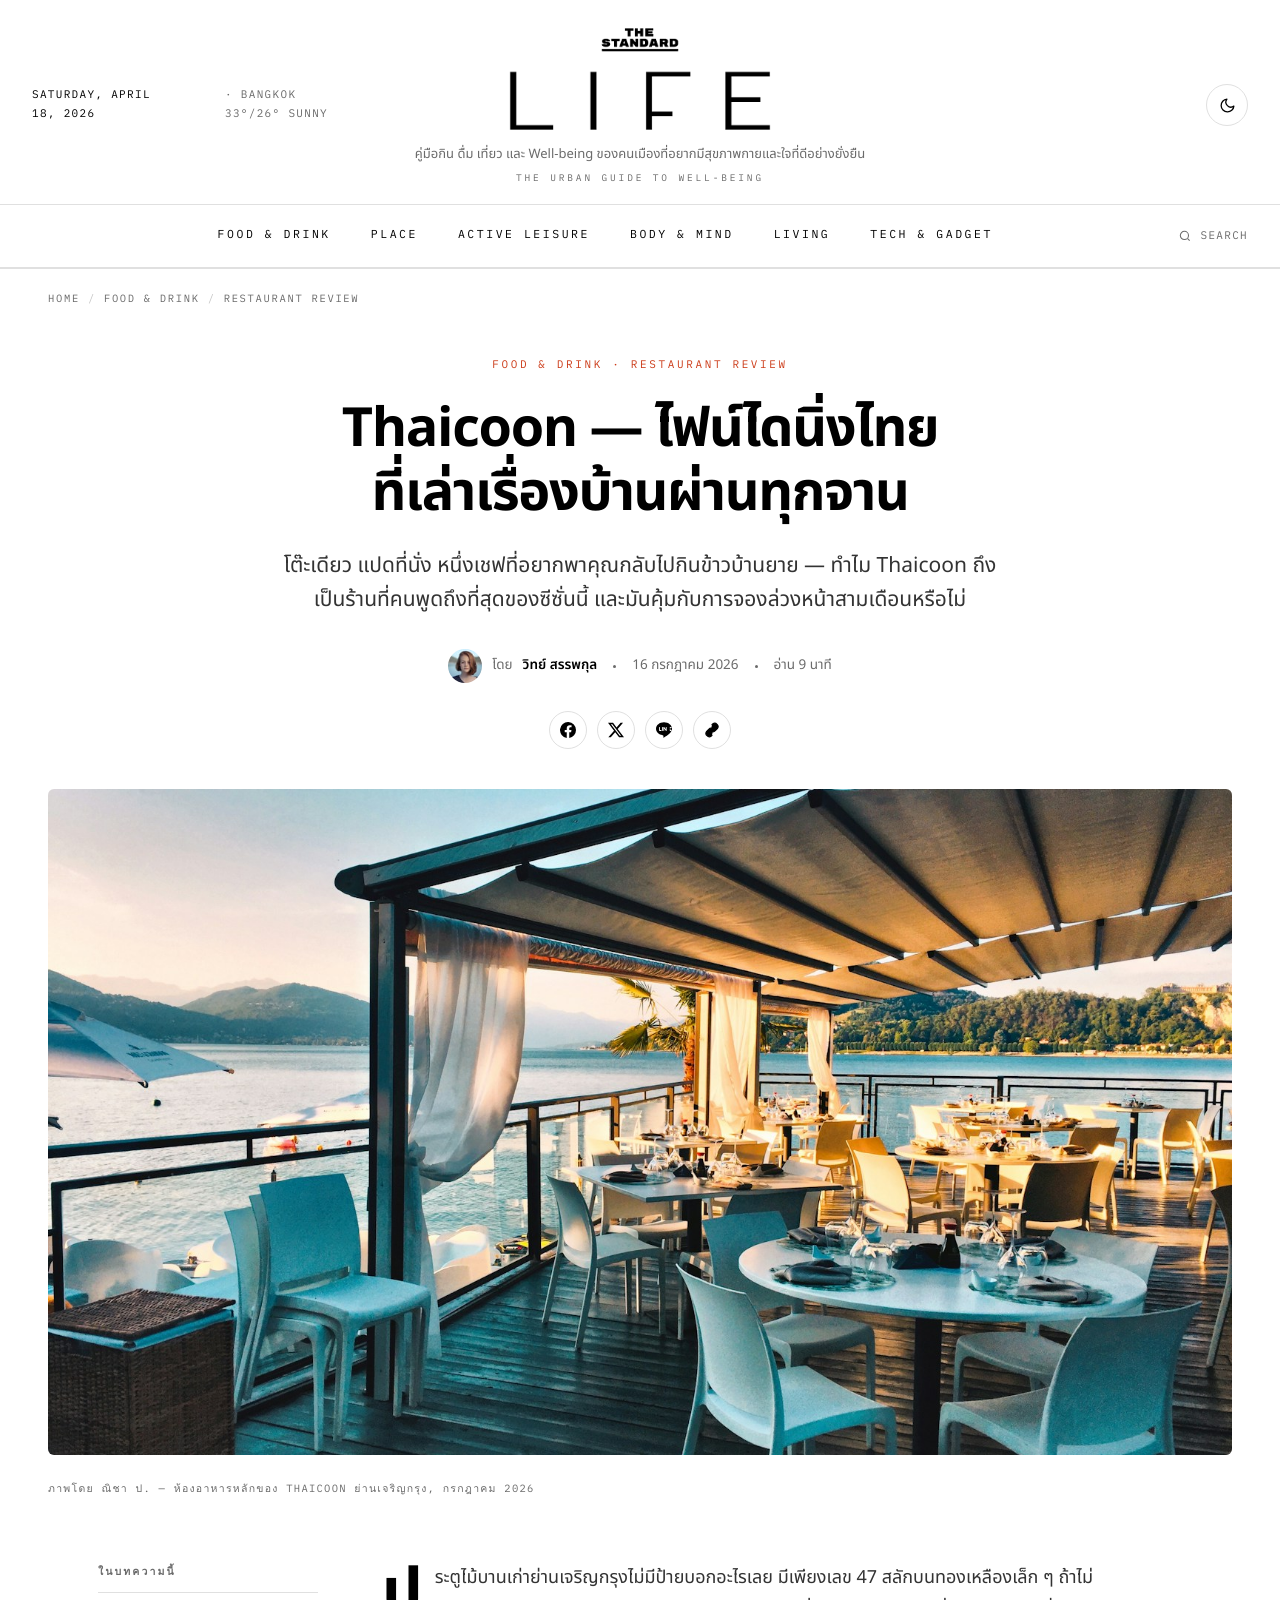
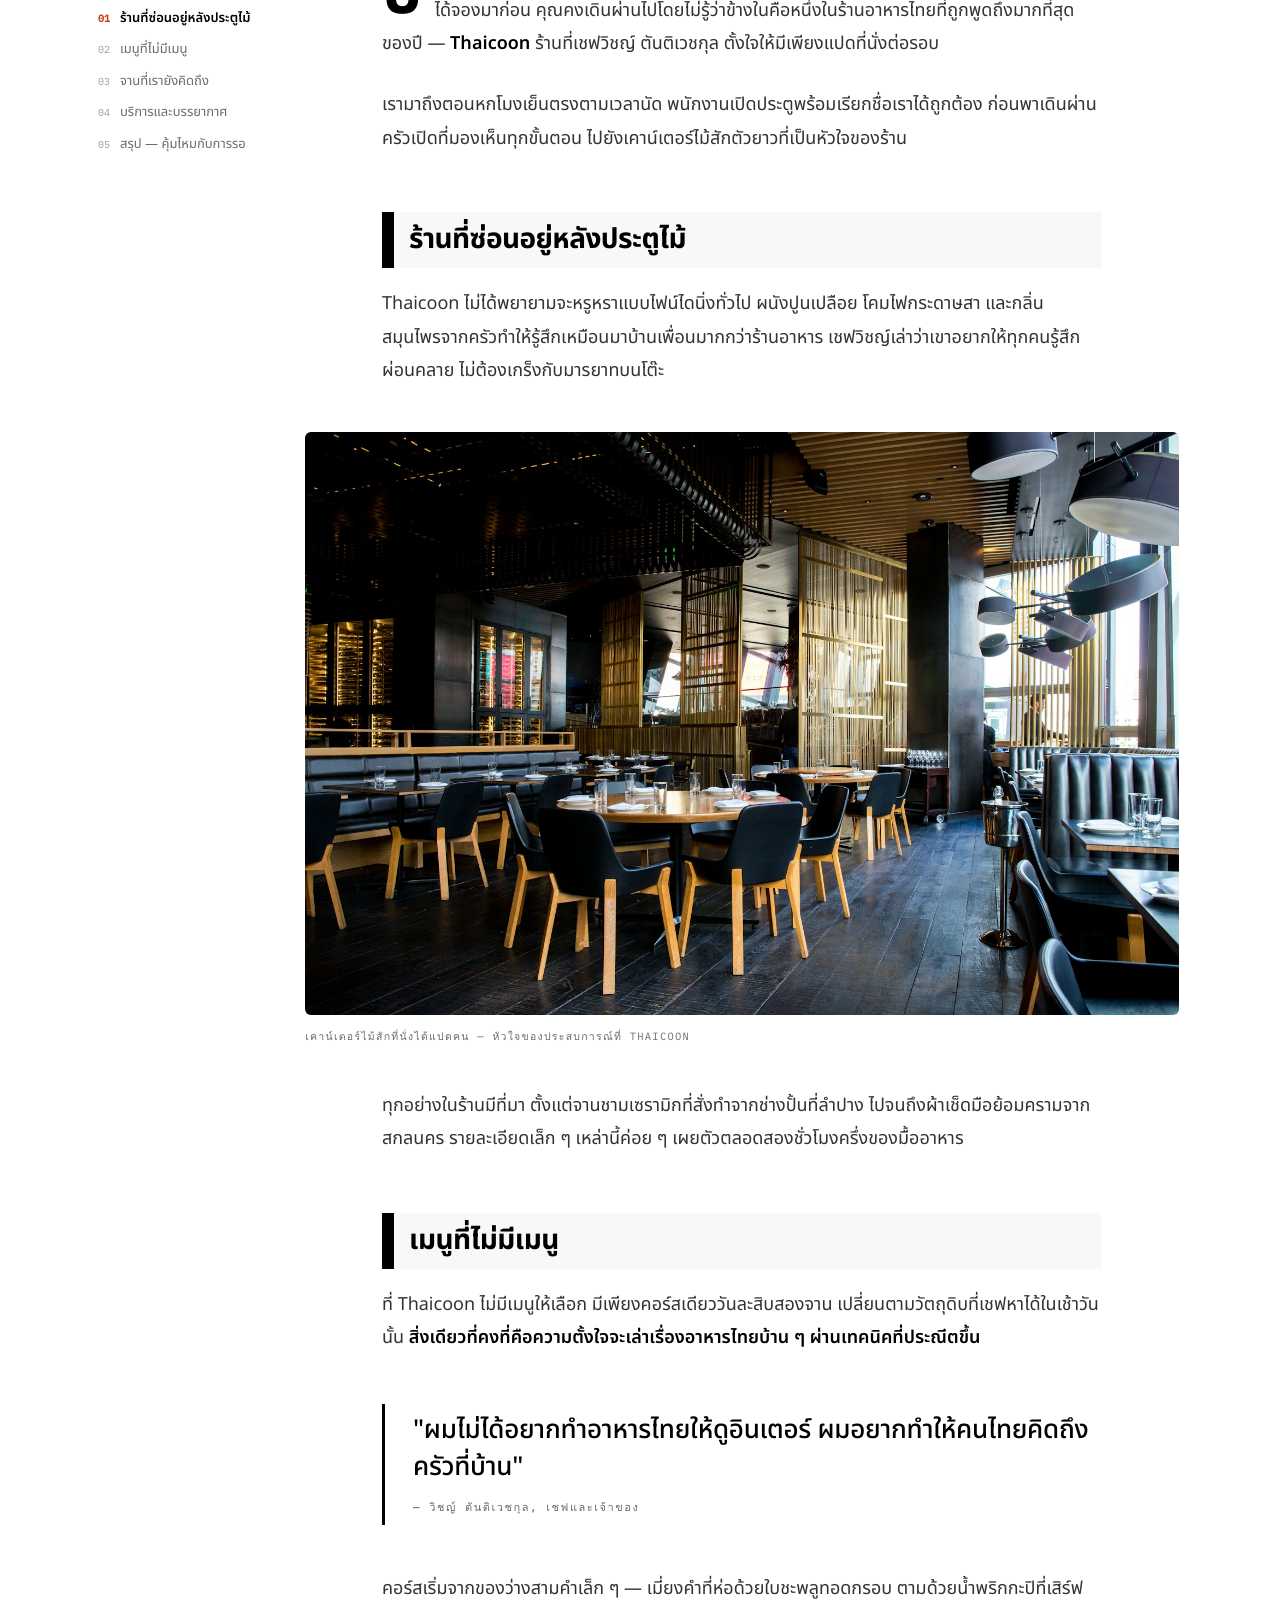
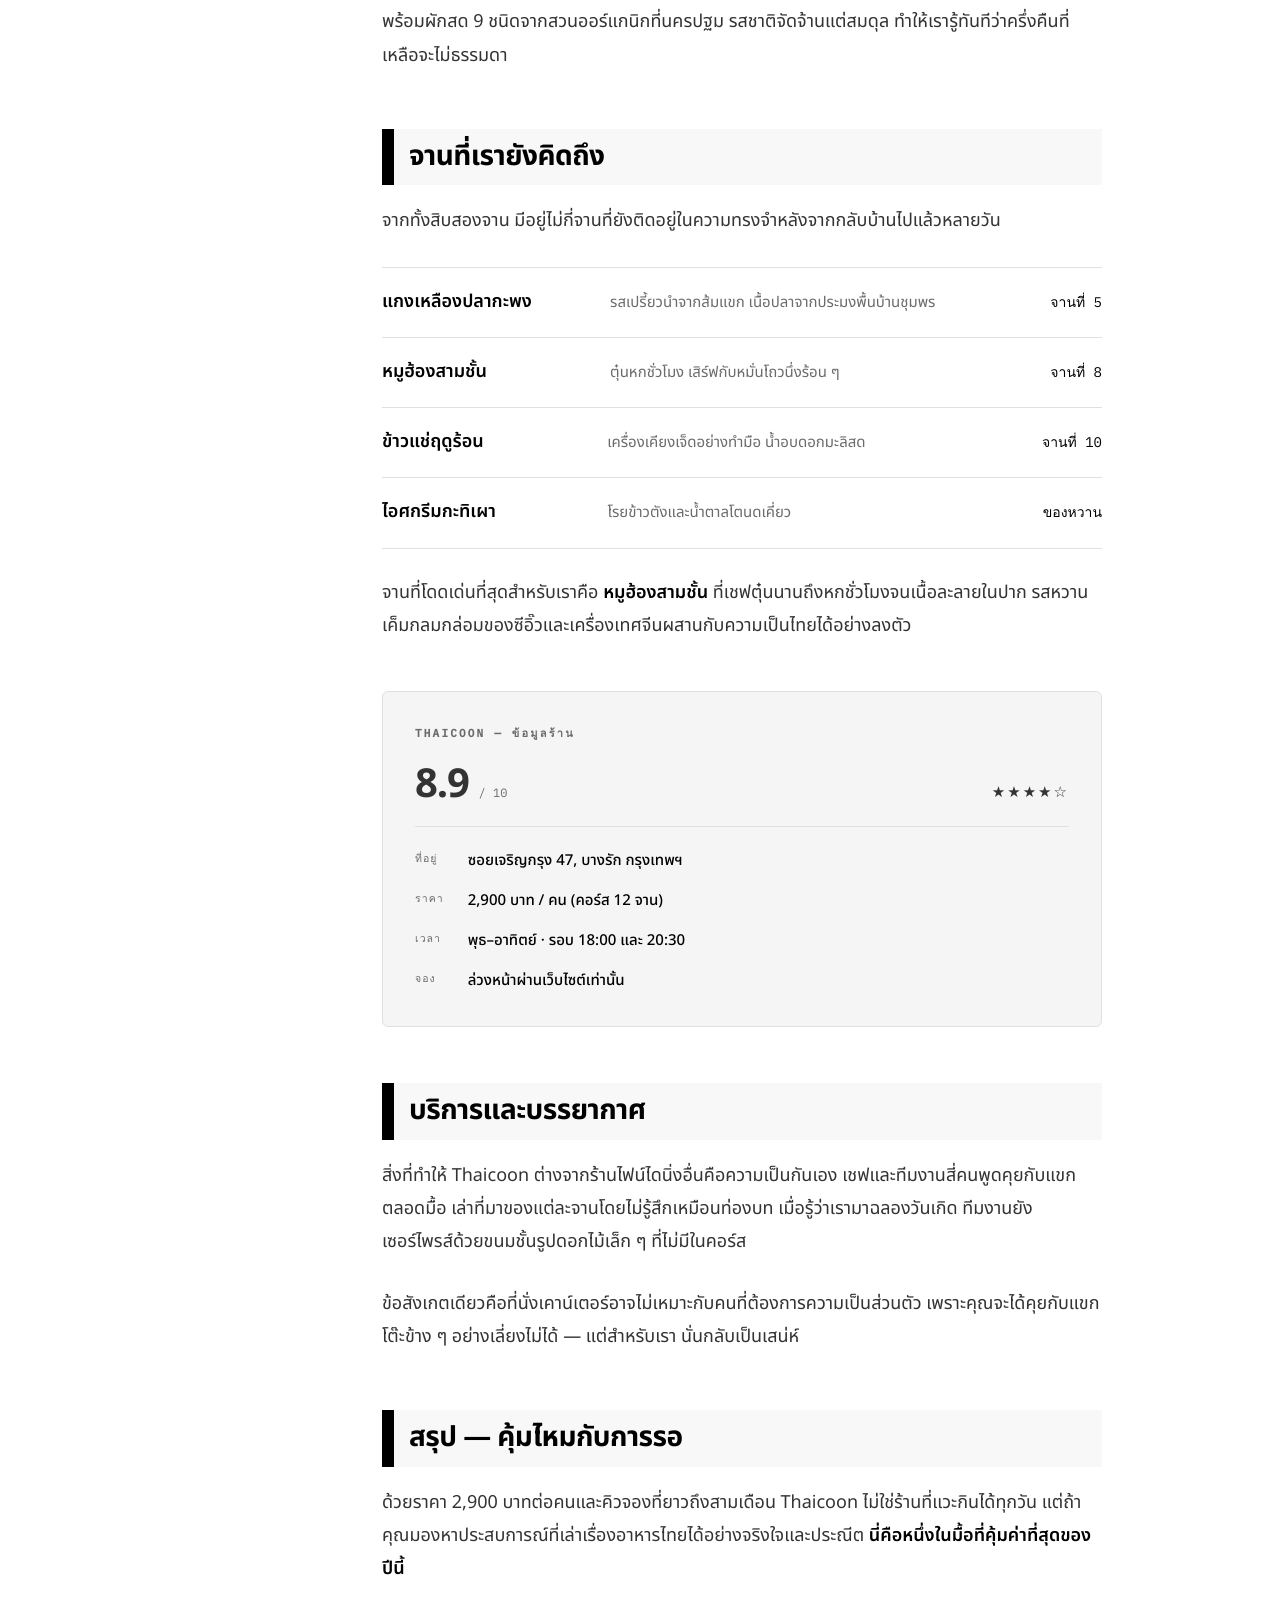
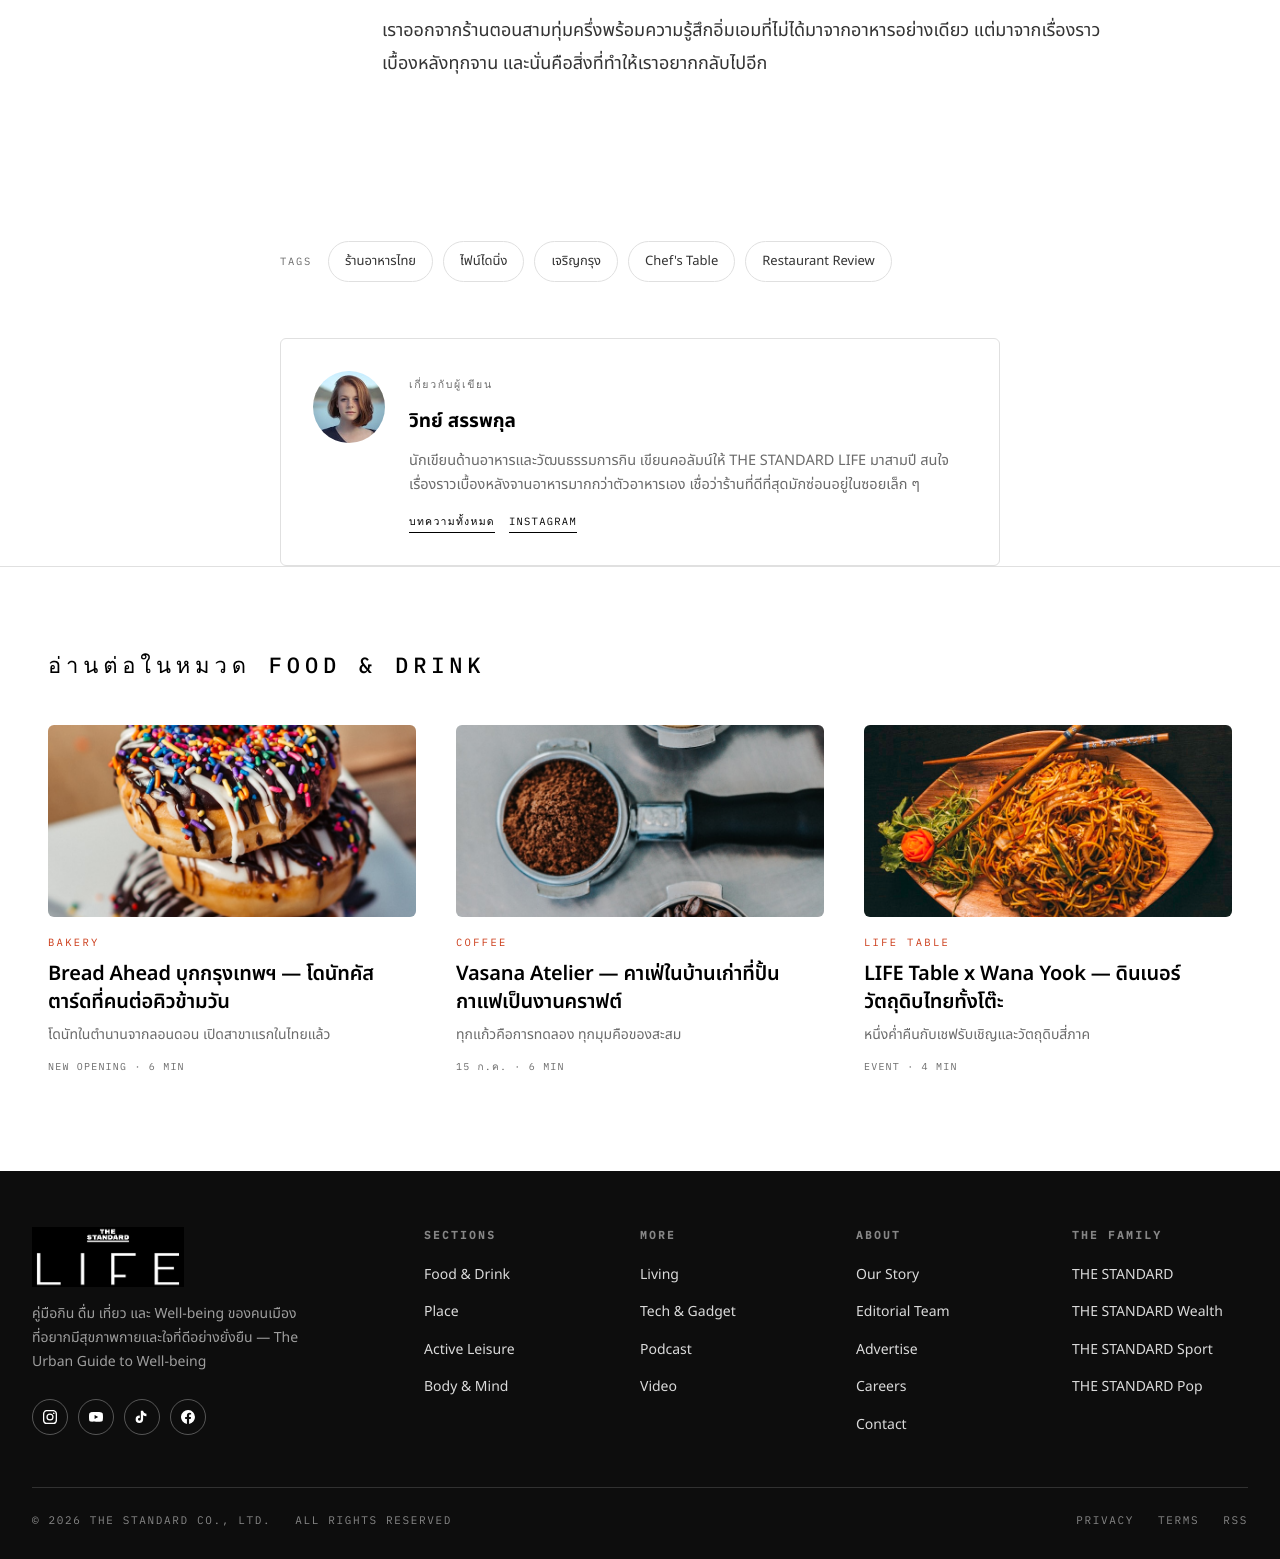
==== articles/thaicoon.html @ 4bc845a8 "Link the Thaicoon article to and from the homepage - Move the standalone article into articles/thaic" ====
<!DOCTYPE html>
<html>
<head>
  <meta charset="utf-8">
  <title>Thaicoon — Restaurant Review · THE STANDARD LIFE</title>
  <style>
    * { margin: 0; padding: 0; box-sizing: border-box; }
    body { background: #000000; display: flex; align-items: center; justify-content: center; min-height: 100vh; font-family: -apple-system, BlinkMacSystemFont, sans-serif; }
    #__bundler_loading { position: fixed; bottom: 20px; right: 20px; font: 13px/1.4 -apple-system, BlinkMacSystemFont, sans-serif; color: #666; background: #fff; padding: 8px 14px; border-radius: 8px; box-shadow: 0 1px 4px rgba(0,0,0,0.12); z-index: 10000; }
    #__bundler_thumbnail { position: fixed; inset: 0; width: 100%; height: 100%; display: flex; align-items: center; justify-content: center; background: #000000; z-index: 9999; }
    #__bundler_thumbnail svg { width: 100%; height: 100%; object-fit: contain; }
    #__bundler_placeholder { color: #999; font-size: 14px; }
  </style>
  <noscript>
    <style>#__bundler_loading { display: none; }</style>
    <div style="position:fixed;bottom:12px;left:12px;font:13px/1.4 -apple-system,BlinkMacSystemFont,sans-serif;color:#999;background:rgba(255,255,255,0.9);padding:6px 12px;border-radius:6px;box-shadow:0 1px 4px rgba(0,0,0,0.08);z-index:10000;">
      This page requires JavaScript to display.
    </div>
  </noscript>
</head>
<body>
  <div id="__bundler_thumbnail">
  <svg viewBox="0 0 1200 800" xmlns="http://www.w3.org/2000/svg">
    <rect width="1200" height="800" fill="#000000"></rect>
    <text x="600" y="420" font-family="Georgia,serif" font-style="italic" font-size="180" fill="#ffffff" text-anchor="middle">Life</text>
  </svg>
</div>
  <div id="__bundler_loading">Unpacking...</div>

  <script>
    
document.addEventListener('DOMContentLoaded', async function() {
  const loading = document.getElementById('__bundler_loading');
  function setStatus(msg) { if (loading) loading.textContent = msg; }

  const FONT_MIME = /^(font[/]|application[/](x-)?font-|application[/]vnd\.ms-fontobject)/i;
  const MIME_TOKEN = /^[\w.+-]+[/][\w.+-]+$/;
  function toBase64(bytes) {
    let bin = '';
    for (let i = 0; i < bytes.length; i += 0x8000) {
      bin += String.fromCharCode.apply(null, bytes.subarray(i, i + 0x8000));
    }
    return btoa(bin);
  }

  // Error sink persists across replaceWith since it's on window, not the DOM.
  window.addEventListener('error', function(e) {
    // Failed resource loads (CSP-blocked links, scripts, images) fire plain
    // events at the element — warn only; real JS errors carry message/error.
    if (!e.message && !e.error && e.target && e.target !== window) {
      console.warn('[bundle] resource failed to load:',
        e.target.tagName, String(e.target.src || e.target.href || ''));
      return;
    }
    var p = document.body || document.documentElement;
    var d = document.getElementById('__bundler_err') || p.appendChild(document.createElement('div'));
    d.id = '__bundler_err';
    d.style.cssText = 'position:fixed;bottom:12px;left:12px;right:12px;font:12px/1.4 ui-monospace,monospace;background:#2a1215;color:#ff8a80;padding:10px 14px;border-radius:8px;border:1px solid #5c2b2e;z-index:99999;white-space:pre-wrap;max-height:40vh;overflow:auto';
    d.textContent = (d.textContent ? d.textContent + String.fromCharCode(10) : '') +
      '[bundle] ' + (e.message || e.type) +
      (e.filename ? ' (' + e.filename.slice(0, 60) + ':' + e.lineno + ')' : '');
  }, true);

  try {
    const manifestEl = document.querySelector('script[type="__bundler/manifest"]');
    const templateEl = document.querySelector('script[type="__bundler/template"]');
    if (!manifestEl || !templateEl) {
      setStatus('Error: missing bundle data');
      console.error('[bundler] Missing script tags — manifestEl:', !!manifestEl, 'templateEl:', !!templateEl);
      return;
    }

    const manifest = JSON.parse(manifestEl.textContent);
    let template = JSON.parse(templateEl.textContent);

    const uuids = Object.keys(manifest);
    setStatus('Unpacking ' + uuids.length + ' assets...');

    const blobUrls = {};
    const resourceBlobs = {};
    await Promise.all(uuids.map(async (uuid) => {
      const entry = manifest[uuid];
      try {
        const binaryStr = atob(entry.data);
        const bytes = new Uint8Array(binaryStr.length);
        for (let i = 0; i < binaryStr.length; i++) bytes[i] = binaryStr.charCodeAt(i);

        let finalBytes = bytes;
        if (entry.compressed) {
          if (typeof DecompressionStream !== 'undefined') {
            const ds = new DecompressionStream('gzip');
            const writer = ds.writable.getWriter();
            const reader = ds.readable.getReader();
            writer.write(bytes);
            writer.close();
            const chunks = [];
            let totalLen = 0;
            while (true) {
              const { done, value } = await reader.read();
              if (done) break;
              chunks.push(value);
              totalLen += value.length;
            }
            finalBytes = new Uint8Array(totalLen);
            let offset = 0;
            for (const chunk of chunks) { finalBytes.set(chunk, offset); offset += chunk.length; }
          } else {
            console.warn('DecompressionStream not available, asset ' + uuid + ' may not render');
          }
        }

        if (FONT_MIME.test(entry.mime) && MIME_TOKEN.test(entry.mime)) {
          // Strict artifact hosts allow font-src data: but not blob:.
          blobUrls[uuid] = 'data:' + entry.mime + ';base64,' +
            (entry.compressed ? toBase64(finalBytes) : entry.data);
        } else {
          const blob = new Blob([finalBytes], { type: entry.mime });
          blobUrls[uuid] = URL.createObjectURL(blob);
          resourceBlobs[blobUrls[uuid]] = blob;
        }
      } catch (err) {
        console.error('Failed to decode asset ' + uuid + ':', err);
        const blob = new Blob([], { type: entry.mime });
        blobUrls[uuid] = URL.createObjectURL(blob);
        resourceBlobs[blobUrls[uuid]] = blob;
      }
    }));

    const extResEl = document.querySelector('script[type="__bundler/ext_resources"]');
    const extResources = extResEl ? JSON.parse(extResEl.textContent) : [];
    const resourceMap = {};
    for (const entry of extResources) {
      if (blobUrls[entry.uuid]) resourceMap[entry.id] = blobUrls[entry.uuid];
    }

    // Artifact-host CSP (connect-src 'self') refuses fetch() of blob: URLs —
    // consumers read these Blobs directly. Survives the swap like the error sink.
    window.__resourceBlobs = resourceBlobs;

    setStatus('Rendering...');
    for (const uuid of uuids) template = template.split(uuid).join(blobUrls[uuid]);

    // Strip integrity + crossorigin — blob URLs from a file:// document inherit
    // a null origin, so crossorigin forces a CORS fetch that SRI then rejects.
    // The manifest bytes are ours; SRI protects against CDN compromise, not this.
    template = template.replace(/\s+integrity="[^"]*"/gi, '').replace(/\s+crossorigin="[^"]*"/gi, '');

    const resourceScript = '<script>window.__resources = ' +
      JSON.stringify(resourceMap).replace(/<\//g, '<\\/') +
      ';</' + 'script>';
    // Inject after <head> so the DOCTYPE stays first; prepending the script
    // would push the parser into quirks mode. DOMParser always emits a <head>
    // (synthesizing one if the source HTML omitted it) but may carry
    // attributes through, so match the full opening tag. slice() rather than
    // replace() keeps us clear of $-pattern substitution in resourceScript.
    const headOpen = template.match(/<head[^>]*>/i);
    if (headOpen) {
      const i = headOpen.index + headOpen[0].length;
      template = template.slice(0, i) + resourceScript + template.slice(i);
    }

    // Parse the template and swap the root element. Scripts inserted via
    // DOMParser/replaceWith are inert per spec — re-create each with
    // createElement so they execute, awaiting onload for src scripts to
    // preserve ordering (React before ReactDOM before Babel before text/babel).
    const doc = new DOMParser().parseFromString(template, 'text/html');
    document.documentElement.replaceWith(doc.documentElement);
    const dead = Array.from(document.scripts);
    for (const old of dead) {
      const s = document.createElement('script');
      for (const a of old.attributes) s.setAttribute(a.name, a.value);
      s.textContent = old.textContent;
      // text/babel scripts with a src: read and inline. transformScriptTags
      // does XHR against the src, but blob:null/ from a file:// origin is
      // silently dropped. Inlining makes it a plain inline babel script,
      // which transformScriptTags handles unconditionally.
      if ((s.type === 'text/babel' || s.type === 'text/jsx') && s.src) {
        const pre = resourceBlobs[s.src.split('#')[0]];
        s.textContent = pre ? await pre.text() : await (await fetch(s.src)).text();
        s.removeAttribute('src');
      }
      const p = s.src ? new Promise(function(r) { s.onload = s.onerror = r; }) : null;
      old.replaceWith(s);
      if (p) await p;
    }
    // Babel standalone auto-transforms type=text/babel on DOMContentLoaded,
    // which fired before we swapped the document. Trigger manually if present.
    if (window.Babel && typeof window.Babel.transformScriptTags === 'function') {
      window.Babel.transformScriptTags();
    }
  } catch (err) {
    setStatus('Error unpacking: ' + err.message);
    console.error('Bundle unpack error:', err);
  }
});

  </script>

  <script type="__bundler/manifest">
{"e538b55b-c09a-4bbb-9061-64736d66eefe":{"mime":"image/jpeg","compressed":false,"data":"/9j/4AAQSkZJRgABAQEASABIAAD/[base64]/gAUXy4AEM8UAAPtzAAEEwsAA1yeAAAAAVhZWiAAAAAAAEwJVgBQAAAAVx/[base64]/[base64]/AkHyRNJHwkqyTaJQklOCVoJZclxyX3JicmVyaHJrcm6CcYJ0kneierJ9woDSg/KHEooijUKQYpOClrKZ0p0CoCKjUqaCqbKs8rAis2K2krnSvRLAUsOSxuLKIs1y0MLUEtdi2rLeEuFi5MLoIuty7uLyQvWi+RL8cv/jA1MGwwpDDbMRIxSjGCMbox8jIqMmMymzLUMw0zRjN/M7gz8TQrNGU0njTYNRM1TTWHNcI1/TY3NnI2rjbpNyQ3YDecN9c4FDhQOIw4yDkFOUI5fzm8Ofk6Njp0OrI67zstO2s7qjvoPCc8ZTykPOM9Ij1hPaE94D4gPmA+oD7gPyE/YT+iP+JAI0BkQKZA50EpQWpBrEHuQjBCckK1QvdDOkN9Q8BEA0RHRIpEzkUSRVVFmkXeRiJGZ0arRvBHNUd7R8BIBUhLSJFI10kdSWNJqUnwSjdKfUrESwxLU0uaS+JMKkxyTLpNAk1KTZNN3E4lTm5Ot08AT0lPk0/dUCdQcVC7UQZRUFGbUeZSMVJ8UsdTE1NfU6pT9lRCVI9U21UoVXVVwlYPVlxWqVb3V0RXklfgWC9YfVjLWRpZaVm4WgdaVlqmWvVbRVuVW+VcNVyGXNZdJ114XcleGl5sXr1fD19hX7NgBWBXYKpg/GFPYaJh9WJJYpxi8GNDY5dj62RAZJRk6WU9ZZJl52Y9ZpJm6Gc9Z5Nn6Wg/aJZo7GlDaZpp8WpIap9q92tPa6dr/2xXbK9tCG1gbbluEm5rbsRvHm94b9FwK3CGcOBxOnGVcfByS3KmcwFzXXO4dBR0cHTMdSh1hXXhdj52m3b4d1Z3s3gReG54zHkqeYl553pGeqV7BHtje8J8IXyBfOF9QX2hfgF+Yn7CfyN/hH/lgEeAqIEKgWuBzYIwgpKC9INXg7qEHYSAhOOFR4Wrhg6GcobXhzuHn4gEiGmIzokziZmJ/opkisqLMIuWi/yMY4zKjTGNmI3/jmaOzo82j56QBpBukNaRP5GokhGSepLjk02TtpQglIqU9JVflcmWNJaflwqXdZfgmEyYuJkkmZCZ/JpomtWbQpuvnByciZz3nWSd0p5Anq6fHZ+Ln/qgaaDYoUehtqImopajBqN2o+akVqTHpTilqaYapoum/adup+CoUqjEqTepqaocqo+rAqt1q+msXKzQrUStuK4trqGvFq+LsACwdbDqsWCx1rJLssKzOLOutCW0nLUTtYq2AbZ5tvC3aLfguFm40blKucK6O7q1uy67p7whvJu9Fb2Pvgq+hL7/v3q/9cBwwOzBZ8Hjwl/C28NYw9TEUcTOxUvFyMZGxsPHQce/yD3IvMk6ybnKOMq3yzbLtsw1zLXNNc21zjbOts83z7jQOdC60TzRvtI/0sHTRNPG1EnUy9VO1dHWVdbY11zX4Nhk2OjZbNnx2nba+9uA3AXcit0Q3ZbeHN6i3ynfr+A24L3hROHM4lPi2+Nj4+vkc+T85YTmDeaW5x/nqegy6LzpRunQ6lvq5etw6/vshu0R7ZzuKO6070DvzPBY8OXxcvH/8ozzGfOn9DT0wvVQ9d72bfb794r4Gfio+Tj5x/pX+uf7d/wH/Jj9Kf26/kv+3P9t////2wCEAAIDAwMEAwQFBQQGBgYGBggIBwcICA0JCgkKCQ0TDA4MDA4MExEUEQ8RFBEeGBUVGB4jHRwdIyolJSo1MjVFRVwBAgMDAwQDBAUFBAYGBgYGCAgHBwgIDQkKCQoJDRMMDgwMDgwTERQRDxEUER4YFRUYHiMdHB0jKiUlKjUyNUVFXP/AABEIADUAUAMBIgACEQEDEQH/xACMAAABBQEBAQEAAAAAAAAAAAAIAAUGBwkECgEDEAABAwMDAgQDBwUBAAAAAAABAgMEAAURBgchEjETQVFhCGJxFBYjM0KBkRUiMlOhwQEBAAMBAAAAAAAAAAAAAAAABgQFBwMRAAEDBAECBQQDAAAAAAAAAAEAAhEDBAUhEhMxBiJBYXEUFTJRI0Kh/9oADAMBAAIRAxEAPwDShzXmj46wlVzZz7KFWLarna7g0FxpCHAfQ1i/HSBgBNWJZr3dra8HIslbRHkDwfqKtxk3h2wIRh2JaG+V+1sOGUCvylvQoUN+VJeQywyhS3XVkJShKeSSTQU6b3pkNqQ3cmeof7EUx/ELulp87Xuw40oLeuriWAkd0o7rJqd9bTLCQ7Y9FXtsavWawt7mJVW66+LwQZJGn7I1JjBRSJMlah1+4QnsKcNFfFg5OW0bzYWhHWrpMqE4V9B+ZC6HrQOgrUuGkPN9ZcSCQeRX3Ue28HTN6hS4SymJPX4Ehk/4pWRlCxQm4zN0yo4B+xJAgQfZapb+H8Y+k0GnMiCZM/K2ltNxtl3tzE2DJQ/HeTlDiTwa71sVlrtnuM7pB6bFCC9DfQl4M55Qv1TVk334grg82UwYHh5/Ws0ktMzTrW7XnTvUIFkcHWtbt1Nvmb3a79hHS8hA7kCmR1CDnChWR183O1pKeWTc1o9kcCoWjcTWrJJF4fP8GpX3MRPFQxiKh/s1WLFscoEAqFTmNpp5xB/EFSNFoPV+aandutKBjLhqMcdSnXNdjk3gdmqsPufPQgFCwo1nZvHenPvGxbAvKoy0o9upVbYRbYwEcKOcV5/9435dv1e+vwsSG5S14WMglHYH61Bu7bpcInzEjaucXdCs+oXADgAdI9bVcdV29TZixVpZaQFF5ah0OfKE9J/nNSbeO9X5sWdpDPXDcdjrWsYGFZHfINcdmvLM/RbCkSFdLqGlIW2jxThY8gKmWs3Ysrb+aHZEl11toLCnmPCCejt0nFEbriKrSWT5iCtQtGTTMEwANoQr9qIW24RiVYASUr/Y0TcrS0oxUPIXlC0BQx5hQzWel5vAu32eQlI8VtSesEZBI8yPQ4rXXbpwy9v7C8+kdbkVJ+g9OfIVbYm06gLSYIG0S8RXYpCnUDeQLoHwdoR3bJOUr8pWPcVwfdi4qxhPlRyy4kbJ/sTUYdixx+kUndiWHs8oOzMgd6X+p0bkJ9alESSOOaphub710ztSwbTbpE2W94bDCOpau/7AeZNKumikORMRZmAOap3V20m3+qLoi43O2Bx9KClS0rKAofMBQAah+JPUDilt2WAxGbBwl6QC6tXv0ggCh3TuTraXfIsq63yZLYQ7lbBc6G+k8HCEYSceVRagpEbAd7K4t7O7a4OD+n7ztGaGY+nLi9EthCokV1SWgeQUg1UG7u5t9u9o/osSE3FaXw8tvuuiWtunk3CIy+w4lxp9sLbcHZSVc5FTG07cWlxalSo6HSr1GazG8NHq8oEh2gthsm1BQDCSZbBKzS0Jpa5X27pt0EoLxSjxCo8NNp5K1/8AlbK2eE3Z7Dbrcl0uCJHbZCz3V0DGa7Y2mER4aWYRET5kNp/6Mc0G123auFi1M/arvHYdS2oD7THynhXYlCiaT4U2svDXk1HCTIhCfEFLIVeA6TRSZ+IDpM/[base64]/iHyiw20uUh7TfhrOQw6pCT7HmrJffWBSpVpLPwb8LMazQK79eq//9k="},"5c6fbfa3-a446-4abe-97e4-d852c34afb7e":{"mime":"image/jpeg","compressed":false,"data":"/9j/4AAQSkZJRgABAQEASABIAAD/[base64]/gAUXy4AEM8UAAPtzAAEEwsAA1yeAAAAAVhZWiAAAAAAAEwJVgBQAAAAVx/[base64]/[base64]/AkHyRNJHwkqyTaJQklOCVoJZclxyX3JicmVyaHJrcm6CcYJ0kneierJ9woDSg/KHEooijUKQYpOClrKZ0p0CoCKjUqaCqbKs8rAis2K2krnSvRLAUsOSxuLKIs1y0MLUEtdi2rLeEuFi5MLoIuty7uLyQvWi+RL8cv/jA1MGwwpDDbMRIxSjGCMbox8jIqMmMymzLUMw0zRjN/M7gz8TQrNGU0njTYNRM1TTWHNcI1/TY3NnI2rjbpNyQ3YDecN9c4FDhQOIw4yDkFOUI5fzm8Ofk6Njp0OrI67zstO2s7qjvoPCc8ZTykPOM9Ij1hPaE94D4gPmA+oD7gPyE/YT+iP+JAI0BkQKZA50EpQWpBrEHuQjBCckK1QvdDOkN9Q8BEA0RHRIpEzkUSRVVFmkXeRiJGZ0arRvBHNUd7R8BIBUhLSJFI10kdSWNJqUnwSjdKfUrESwxLU0uaS+JMKkxyTLpNAk1KTZNN3E4lTm5Ot08AT0lPk0/dUCdQcVC7UQZRUFGbUeZSMVJ8UsdTE1NfU6pT9lRCVI9U21UoVXVVwlYPVlxWqVb3V0RXklfgWC9YfVjLWRpZaVm4WgdaVlqmWvVbRVuVW+VcNVyGXNZdJ114XcleGl5sXr1fD19hX7NgBWBXYKpg/GFPYaJh9WJJYpxi8GNDY5dj62RAZJRk6WU9ZZJl52Y9ZpJm6Gc9Z5Nn6Wg/aJZo7GlDaZpp8WpIap9q92tPa6dr/2xXbK9tCG1gbbluEm5rbsRvHm94b9FwK3CGcOBxOnGVcfByS3KmcwFzXXO4dBR0cHTMdSh1hXXhdj52m3b4d1Z3s3gReG54zHkqeYl553pGeqV7BHtje8J8IXyBfOF9QX2hfgF+Yn7CfyN/hH/lgEeAqIEKgWuBzYIwgpKC9INXg7qEHYSAhOOFR4Wrhg6GcobXhzuHn4gEiGmIzokziZmJ/opkisqLMIuWi/yMY4zKjTGNmI3/jmaOzo82j56QBpBukNaRP5GokhGSepLjk02TtpQglIqU9JVflcmWNJaflwqXdZfgmEyYuJkkmZCZ/JpomtWbQpuvnByciZz3nWSd0p5Anq6fHZ+Ln/qgaaDYoUehtqImopajBqN2o+akVqTHpTilqaYapoum/adup+CoUqjEqTepqaocqo+rAqt1q+msXKzQrUStuK4trqGvFq+LsACwdbDqsWCx1rJLssKzOLOutCW0nLUTtYq2AbZ5tvC3aLfguFm40blKucK6O7q1uy67p7whvJu9Fb2Pvgq+hL7/v3q/9cBwwOzBZ8Hjwl/C28NYw9TEUcTOxUvFyMZGxsPHQce/yD3IvMk6ybnKOMq3yzbLtsw1zLXNNc21zjbOts83z7jQOdC60TzRvtI/0sHTRNPG1EnUy9VO1dHWVdbY11zX4Nhk2OjZbNnx2nba+9uA3AXcit0Q3ZbeHN6i3ynfr+A24L3hROHM4lPi2+Nj4+vkc+T85YTmDeaW5x/nqegy6LzpRunQ6lvq5etw6/vshu0R7ZzuKO6070DvzPBY8OXxcvH/8ozzGfOn9DT0wvVQ9d72bfb794r4Gfio+Tj5x/pX+uf7d/wH/Jj9Kf26/kv+3P9t////2wCEAAIDAwMEAwQFBQQGBgYGBggIBwcICA0JCgkKCQ0TDA4MDA4MExEUEQ8RFBEeGBUVGB4jHRwdIyolJSo1MjVFRVwBAgMDAwQDBAUFBAYGBgYGCAgHBwgIDQkKCQoJDRMMDgwMDgwTERQRDxEUER4YFRUYHiMdHB0jKiUlKjUyNUVFXP/CABEIAIUAyAMBIgACEQEDEQH/xAA4AAAABwEBAQEAAAAAAAAAAAAABAUGBwgJAwIBCgEAAQUBAQEAAAAAAAAAAAAABQECAwQGAAcI/9oADAMBAAIQAxAAAADWM2VKbnzFe7obkV3nsc7cpHoe9t4j6P8A2NxAUYywGaP9GXv8u9gahP8AQJ4oNfwtmePNU5XhqVxVeDkSiquX5EYoslEaig8O7MpDjhSxXoUqWKpedbDrNIWRFgSYS/fSF5WLiXFQe+WINMnR1wuO2+D9lzee2kdPBxH1ayujoG393OtD7Req/P0jp0I1xlqXaZmbEQVCWtXzGzism0gx0CNdJkosgdF3Ng5Gnv39I2GOKca9mJKt5sJrOUEkI6JWOrFLgTX2bIdOWVPZ/vSM3J11dWYYkQ9ke6Sro5nIlGyuJznIvE5wZIng4I5J/UXwZ1GaQV1VXq6oQfq1zIeRLGR5FJlvWN/R2I2+gyRYCRIyjWS3rKAE1kXYhhvJk8H2FpnPRTP3GaFrmjo/PajpNlSVnq8eLA/a9ivosKK9pZ6P3prsA0nIsrzWknR1cE1fjXu0cIVrmJtfJwrRjfVNkp8o9bSoXZNqa1zKD01YYOnnO/oXG5m56MAt0THT56f4ChoTjR3NQyauTVyUDQe5V6J3bolhZbCoiOtcaSs5rx6t5RTsyarbv+BmixQs7I9d8vvbgSNQmGcht21X5qvsoKX5TY+jFmvclM9pPp/gvJJ7JbXfCPgjI/[base64]/jhgBy+ZeAhl2fdoHlHoh/6BG77m2AaE54kwPRMW6NDACQPySAti0wALN//EACEQAAICAwEAAwEBAQAAAAAAAAIDAQUEBgcACBESFBAT/9oACAEBAAECABWK4CAgIXAQuF/j8fj3/P8AH4kJCRkSAgISAwnMK6VcJbAQEBA/j8dN+RO5dVwtl1/q/PPkvh5UhISEgQEBAQkDunluFfueudNqdpXlfUCHvkt0fHscvWrHWdO2AqXknVMZ8jItdk2+Tt5byO6xtCliQEM1d/SdPptzxs8T+Td3ruuUGrnpnReSaln52Bxroxbla9EvewW/ScrYjthvF7XErAQGB9M4OfR9HuOuXWx6pi044i9gwNPheRQZb7TIdHssvTJCzyzWQeGDgTEod0C3XmUudXb1V291fHeiWJZYbilpM9IuWfo9FSmrVV49MyiVrj9fbSdGvMYsq0rLPlU9ZjXLx7cyy5kzJ13Mp2I/iOudURRR4GKejJVkKbA7xl7YOqBreLk6/oatmotjq70bTI4nZOwMynbrBUB0xVc4H8I4Ca/HrcetRWqr+tK2A6S+0qxtjpK2p1zsOJhXGwJ0+7piatymKNJJJMBC1AgU+SSy6rT7mP1x+9zrGpssS67HmpsMp1YnA8wmkyTIpIoKJWSjUaWrY8OzcPweAaPq9Xb02Blq7lvdP6g9qZkTDabCMiMihkGDFMUxbFtFhz99UxJBF5ue/wCRjwgMbl/JzYxjGGZsJhMhwtBq2rctoOW623kO37BZijLRY6/GoYnLuXceJzHG5jmONpNN0NhoNW5b73d7/wCSm0dhIeTXA4Q4U1VfrONrldU2VXsuy1HeMG+Y82m83k6HC4XA7qPR86x9+JXhu0O6RVMq8bDxkpR/NsyN6DXNjoNmN5OJpuF8Oh39WzXpzM++hjTNq1a/nGRiJVEffQrjNz8Y+Z3hONxOJ37BkFvdiv8AyS/Sg/MTpO71WSsPH5cfJjZGSHql6HlJkR//xAA/EAACAQMCAgcECAQEBwAAAAABAgMABBEFIRJBBhMiMVFhcRAwMlIHFCNCgYKRoSAzscFTcpLRFRYkQ2Jjg//aAAgBAQADPwD3flSZxxD9aPh7y1XvcVZKfjFWbnZxUUg2b+AewCrHSbq403QBFc3MXZmu37UMbfKg++1dN9SvHe86Q6hIxOREk7Qxr+WPhFa/PKCuoTBif8Rz+5r6TejzKYtVuOHkrydYh/Bs1aakYrbXrQQSn/[base64]/[base64]/SfWrFkxHIvFjycFTSHTMucmGZoX/AMrbg/[base64]/mjZjwjsoo5476lu9UjUDCiRQqjkAavNG0xZba1aWUgcIUc/M10+1q5dLmKya3VSQSQDnGQBkDc1cnVJ7a7BCoAVwc4zyrWIpna3EfAxKoX3AIHeRkV0kuelUEWoxwLw7KY14e/bkTXVpq6HY9W7f6WD0Y9Yt/Dgzn/KGpdSWaLvKKCaXwoR57PdW5xTmSmLLTlQKkCjAryFY+6K8hWOVZ7xSnlSNyoaf0fuXQDrJBwJ6tUkvSG8PJOFB+AyauH1KXqxxujoxXnjyqzu7SJJkDAgbGtNtbdjDAqnHeBQ/4nI0YACnGe7NRakssUiqZAMjmDS6V0ijcxhOAsTjyrFysit2LlCp/+i8BpzcwMcgsrIR4HGCKls9bhknyIbhpI1bkSuMigRkCjJns0Mns0gPwUAR2KX5aj4ccNP8ANT/NT/NT7b0229H2GKztDnABpAt9dbdppWH5jwj9hV1o+pNdxIshwQyNsGFCfTdPnBx1sEb7eYzU8ulERZLFa6TJqL3HWuFVAvAAAuBzG2c1rFtFcS3GoyTJIQ8SNjsehAG1JHcLNgD5qju9HW2lfMkTNHnmGQ/3Ff8AV3AAwQwnQePzAfvQiuLXT2BAe8hngccnYiM/gQall0WyaUYk6pQ3qNqFChQpaFL4Ume6l8KXwoewVJf6CCkbPwEh1Xv4SCMj0qa30/qmQg5VG/KKOPU1Dd9FrSHi+1sgIJBzwvwn8RWoxaSJLGKOZ+Yd+HFfSIU440s8HZk60d34rX0hIgjmtbKdWG2J8FfXC0DpHHMqxzcJ4kzkA1Msszxsftgsy+bIgz+u4oXlvbXSndTsfEP41NFe6esSM9zHcRyW+O/iDggelOthDxgBiOJgORY59goewUPcRTxPHIMqwwa1mSS4vdKBuIZG4njA7aE10tuLVWSxnEpwQXHAg/8AH1rVOj2raoZI2SN1jQB8BuNCeIMKUMFY7HvFaNeIvFjiqw0uwJV17qhvb6Sys5A5TZ2B2FfYaeCf5YPET4HLf3otpEqn4VQYB8zmpv8AmnQ0twcLcxlj95txt6CsD+Me5BGDVnBqsXVIoeWPjkwOZ2o94OMVqVoD1UprpPe2r2wvGSPcMY/iPkDTSzYVSSW7ueT4+dMlt1SfG4Kf6tiab6pFZ2yF3dlXCjLMx8AKfSZLfUtSA+sBAUhHcmeZ8/cb+46J6Qjm/wBas7fhG6vMob9K6J3zyDS0uLsLsZOAxRg/m3NXOq6hJcSkcTch3ADkKODRAbFNLOzKgJPjWoxuM25BOeHhXOfSunF7PDDY6YO2uWuZXAjjH9c1qOg6oNS1m+iuJ4uLqIohhFJ24j5+4H8XR3o/CH1C+SIkdmMdqRvRRSxsU0nSQ/8A7bhv6KlfSBrqmOXVpLeI98VrmAH1K9quKWRyMu+7Od2Y+JPM1F1s+my4V3+0hPiR3rTk5IpivdTknK0jyhnTIq2eIK0QwPKkgQBNgK1VwxtNSMD8g8ayJ+mx/evpU6L5uLvRLPVrEd8tmzRTD1jfiro1fKhntbm1DbFiOMKRyYDcGtN1KDrrO7jnTxRs49a8/cz6BbxWlhIovZhxMxHF1af7mr6/uZJ7m4eWRySzMckmtqyM528aA+7UttdRTQyFJYmDow7wRVn0n0NbiNVWeLC3MXNG/wBjyoZ7SVEPub0iKvZFMNwKYYNKDkjakfSuDAILirWLpdqSQAKvWjix8wG9Xmj6ilzazYOe0vJx4EVa6zpy3EXZbukTmp9wERmJwFBJ9BU2sa7eXrsT1kzMvkg2UfpQHlQGCSDXhkUc0c5/[base64]/Q+Br63ZW05Xh62NX4c5xkZrBrlWBWxOavRJp+krtA4aZ/Mp3Cs2n4muGBMfM1SQXFs6HcMf23ppbeKTGOJAf1FGjijX/8QAKxEAAgIBAgUCBgMBAAAAAAAAAQIAAxEEEgUTITFBFFEQMlJhccEgIiNi/9oACAECAQE/AOao8wWg+ZzJzJzJbxGpH2gFjG4xWpAKGUa2m4ZRs47jyIHm+cyb5vjWt7mLeynoZVrBkbotysOhl77VM1btuyvTE9TXaDW/Q+DK9ZdReMNhlOAZpddVfQjg4z3HsY+rrXzDr2PYT1Vs9efaNafaCyKciC1l7GW3u6DJmsHSOpzNQn+wPkhT+poSyF18HqICTA+BDfOdG4aPqh4YPqg4b/3LdDsRmLdhBkiXW1qcbASexPiasrVrEJGVwMia5kbVVEAAMviUJ2i6C6HQGNw+zwJ6C/6Ya4KoKRNRSDSwEqB65moUbk/M16uzEjaIlXM04J7oZpiMgRF/ov4m2YgE2zExNsbQVFiRNXQFdl9pfpWd8AgD7wqldC1gzQUWXagEA7d2T8MTBmJiFZiEgeZZaFQkTUPkk57y017DmUHTkg2b2we00Wt4aqBKzt+xEABGRAs2zExMS2zwD0+GJxCiyk5HVD2+0diYsryXAHcnpKCaq61z2UZikEZ/g3yn8QQQx0RxtYAg9xHADmGcKVTra8j3MP6lHyn4/wD/xAApEQACAgIBBAEDBAMAAAAAAAABAgADBBESBSExQRAVUVITIjKBBmFy/9oACAEDAQE/AOHfxOE4zjOMxeiZV1fMkIp8b8mD/GbnUlL1J/2upl9OysVwLayN+D5BnGcZwnCcIMalfCCWYlLj+Opbg2KDruIUIPcTBqFmQg1sA7Mw1Thpu+5+gUYPX/Yl+Fj5WOyOu1YTPwLMTKsqYeD2P3ETHsc9lMTprnywE+mD859Lb8h8ajR6Ufys6fiJVsgeZiAmIZW37W16M61WjhLNDYgAAmiYEnCfUV/CfUl/CHqab/hKs4W2qir3Y6ioF4rKKXZQeZCj0JiIHpb9xBO9GY1L10OpYkg+5mnaOD9p9RxoOoUGLn4/3gzcX8oLo15htMwr+OVWT43L30UKnxMe1jWAPYmNi3JRy5KZZkcbEH5CZA2GI+0tbdj/APRnKbnIwmb+NxOsZK1qpAOvZnT8k20o5Gi0quAr77Oh4EQ2WZJsYePAnU8ujFw35sORXSj2YPgfGvgAsdAbMrwMhvXGVdMTkAzEzErCqq60B4lZYMJk25HAilUUkeSCe86h03rF1pst05A9GWU3Vn9yEQCAQCEd5qYuOtaDt39/AmDZXaNN2YRK1jalmuMvC2u512YmZFH6dpHr1AsAhA3KgDYmx7EEMERmRgVOiIP4iD1M8kY1mj9oJnAbT+4AJoT/2Q=="},"fd28ce80-7898-4c35-801b-1f4045fa3f84":{"mime":"image/jpeg","compressed":false,"data":"/9j/4AAQSkZJRgABAQEASABIAAD/[base64]/gAUXy4AEM8UAAPtzAAEEwsAA1yeAAAAAVhZWiAAAAAAAEwJVgBQAAAAVx/[base64]/[base64]/AkHyRNJHwkqyTaJQklOCVoJZclxyX3JicmVyaHJrcm6CcYJ0kneierJ9woDSg/KHEooijUKQYpOClrKZ0p0CoCKjUqaCqbKs8rAis2K2krnSvRLAUsOSxuLKIs1y0MLUEtdi2rLeEuFi5MLoIuty7uLyQvWi+RL8cv/jA1MGwwpDDbMRIxSjGCMbox8jIqMmMymzLUMw0zRjN/M7gz8TQrNGU0njTYNRM1TTWHNcI1/TY3NnI2rjbpNyQ3YDecN9c4FDhQOIw4yDkFOUI5fzm8Ofk6Njp0OrI67zstO2s7qjvoPCc8ZTykPOM9Ij1hPaE94D4gPmA+oD7gPyE/YT+iP+JAI0BkQKZA50EpQWpBrEHuQjBCckK1QvdDOkN9Q8BEA0RHRIpEzkUSRVVFmkXeRiJGZ0arRvBHNUd7R8BIBUhLSJFI10kdSWNJqUnwSjdKfUrESwxLU0uaS+JMKkxyTLpNAk1KTZNN3E4lTm5Ot08AT0lPk0/dUCdQcVC7UQZRUFGbUeZSMVJ8UsdTE1NfU6pT9lRCVI9U21UoVXVVwlYPVlxWqVb3V0RXklfgWC9YfVjLWRpZaVm4WgdaVlqmWvVbRVuVW+VcNVyGXNZdJ114XcleGl5sXr1fD19hX7NgBWBXYKpg/GFPYaJh9WJJYpxi8GNDY5dj62RAZJRk6WU9ZZJl52Y9ZpJm6Gc9Z5Nn6Wg/aJZo7GlDaZpp8WpIap9q92tPa6dr/2xXbK9tCG1gbbluEm5rbsRvHm94b9FwK3CGcOBxOnGVcfByS3KmcwFzXXO4dBR0cHTMdSh1hXXhdj52m3b4d1Z3s3gReG54zHkqeYl553pGeqV7BHtje8J8IXyBfOF9QX2hfgF+Yn7CfyN/hH/lgEeAqIEKgWuBzYIwgpKC9INXg7qEHYSAhOOFR4Wrhg6GcobXhzuHn4gEiGmIzokziZmJ/opkisqLMIuWi/yMY4zKjTGNmI3/jmaOzo82j56QBpBukNaRP5GokhGSepLjk02TtpQglIqU9JVflcmWNJaflwqXdZfgmEyYuJkkmZCZ/JpomtWbQpuvnByciZz3nWSd0p5Anq6fHZ+Ln/qgaaDYoUehtqImopajBqN2o+akVqTHpTilqaYapoum/adup+CoUqjEqTepqaocqo+rAqt1q+msXKzQrUStuK4trqGvFq+LsACwdbDqsWCx1rJLssKzOLOutCW0nLUTtYq2AbZ5tvC3aLfguFm40blKucK6O7q1uy67p7whvJu9Fb2Pvgq+hL7/v3q/9cBwwOzBZ8Hjwl/C28NYw9TEUcTOxUvFyMZGxsPHQce/yD3IvMk6ybnKOMq3yzbLtsw1zLXNNc21zjbOts83z7jQOdC60TzRvtI/0sHTRNPG1EnUy9VO1dHWVdbY11zX4Nhk2OjZbNnx2nba+9uA3AXcit0Q3ZbeHN6i3ynfr+A24L3hROHM4lPi2+Nj4+vkc+T85YTmDeaW5x/nqegy6LzpRunQ6lvq5etw6/vshu0R7ZzuKO6070DvzPBY8OXxcvH/8ozzGfOn9DT0wvVQ9d72bfb794r4Gfio+Tj5x/pX+uf7d/wH/Jj9Kf26/kv+3P9t////2wCEAAICAgMDAwMEBAMFBQUFBQcGBgYGBwoHCAcIBwoPCgsKCgsKDw4RDg0OEQ4YExERExgcGBcYHCIfHyIrKSs4OEsBAgICAwMDAwQEAwUFBQUFBwYGBgYHCgcIBwgHCg8KCwoKCwoPDhEODQ4RDhgTERETGBwYFxgcIh8fIispKzg4S//CABEIA+gDIAMBIgACEQEDEQH/xAA5AAAABgMBAQAAAAAAAAAAAAADBAUGBwgBAgkACgEAAAcBAQEAAAAAAAAAAAAAAAECAwQFBgcICf/[base64]/[base64]/tcGBNcYMtsa5Bex7IGud/A9MieMa+EyEh7Z8R65z4Httrk0+zjIP3tcAb4DCBj4JAkaj5EJhTiBayclx4E2MlJcfqfHKIT0nJ8UIhqmJLhtINUyJEQkFn0ICC0hMFUJURErS2+soJmiigih04MOfacIGFM+EpBtdUTQ2zTsMrbahp1jqQ1zbhGUlEMKu6kJo5zC2wxBvBOouPGQmQtzAmQ9jTjO/[base64]/RsESU7gmMRQ4/[base64]/[base64]/[base64]/JCilDIdK+rUVojqKqZiOJhtQFCCw4uwTgfTxpzkLwITQDQyH8V1ANal/AGMFNTI3oX8YE0xgFjbGSPcbTJgX2uAW3tdQM648Y19jUgJ4HwMXAHgB9i2ADGS2gBoIrglGQwNkOCkt094xtCvpLJnIGyQb2BFir9pnwPTQTRJyCXECbb012CB7+BDSsYHAIG3gMmDWxcYAk2nO1wqOYml6L5iIhbT4Zl1EKl1TC3G/wCcBszamkhrBHExqXlUJiRxSo4mXIvcUkrMRxhLb4UozrLWXUbaCKqKRpBExFDeTFT91DVDuhtsumHL2FDVCjkdvKrzKa4XVKmszkVCvuINnTu9Ufj/AMsuuzfns04dSo+lanHU5liTNo6+8S38Vla9VH9CeY+r48Pk8h6In/ZuOPhU7XaKXxcUTi9oFVyzXiuSMwGWCAN4J6ko1oU8ANqCEDOBl9QDWpbcAbAeQQmMbpcG23Apb8IqMCHEzYUreURwYjg2VXCARI3WAy0sLfadHKEarhg4xHj6AigmYemAyAugewP2vtFEMOUFAGQV8EjjVgTe2nyr2g2DIzSg8/LRwn4hOyoM2uNlZ+m0JY5t5jm201VeGSlLPKAyATMmhUgsK87Azquqm11K1VFtKjWkBvZ2HXI62bPUG2552DtK1OlYVhvMnX6x3tjImbzoy+mhJwwdM/ozic38+e9VWKVdfrkNohxnbc81GSmNS9FsJJlSWV0JmxFdSzf4v1CIn/24rRvvOzFZcy3ZZvuEV2ZU4X5CKpyHYqmX0v8AKHSV0QXMHivr6joU0pbIzqBkAbweQNvZ8BroLgAPQXxgHfbBDfcsGAe3RyiHnORbybRaZzEWK2g/IiJEqNoc9NyfCaLLiTchQmivImxCiAhKYkxGjvSS11/yELln9QxQQCoQxcDbTXAVt4LUwNkDYEcGJjkeqepFVEkFVQm6SUWVACdAyZNNuFBzpgiJbqGTbJ5PhGgoPJcvwo1aYlnSNvQfnm29go/bNZrBq7Uzlvg3puykd1iifW8smhaoNZL1B5L6yoyIwPLH0fsBxvulR3pXFeudjKZW9k4BvVgvWRjN1cqvaejXCuy3pq70gqpzbo1UIcupQL0NyB2wJ0XgjB+6bfSfX93cj4E1OQVmIc9a4y6swuOLs9JsVzrmOjvF/[base64]/IFZJfcv1+phyro99rkcser/eeLEqiSJE3Qp3N/ojRPofiuwwJCt3ajVPkbQyg8zOm/RO79RG+QptMqJl+21O8MvBMZFSUVfct9VFqXZdw7T1Rgi9Nf5YZMB0S6P8qonGgWvoxldpGcn1cWvV/GHBAr/rB6H0D/hLojztsusdcOZFyJL8bw05oFGDw76GRjzN6s9Huh+aeNT8tJzs5x1Dq3WWnDa1EhEvLQzqT2r59zH6pBbn/[base64]/AEcU+nlXk3Q+AIvqTZ50wPYlUul3H/[base64]/wAqdO7dtB3Vi6DyeklLJMKTqWx3rX0F552h/dNuP8h4LpXWGK2tWLpWSK0XiyxM/wBN1W7PVDiKFzJ79gufE/8ALuI0gsdzaA9Xc8+lBQ+c3pXI5ntwF+t/jRzTsfOrovynlnJ+2u9PKaij/wCccHs7d/nNP+40luOePZ6lfnvdQV0A5sWr9g0zUr/[base64]/i/wBdeM7iwtHVN4eI+peDKq3p4X6Y5k3TnqT3+h8YGf1RrH665jXu28cWY5npEe0VF76cX3nLKjP0KfOj3fg01pta1Pd0lu72ct1/56+0OlFWxOovpfzN811p+31ApHMayC3nn/[base64]/LnpSEDU2V4xeltbTs+t6Dbxp0krJEdxbSXLNIlXR+Lb5VCsej+j+NsfoTzQ6reZvUzK7IUdWvPHV2PVSYVKV6DgGH3DTzXZS1Khz5tl6D+dnT3lvcjkhkbp4nkXohs9jzt6aWZ54+Tes2ZmXoTyfxt/0Pe/[base64]/HX055NRboUQ6XYfT0KZX0TUXq63jKDaty57r1bGzOyA1PfVcnjevkVNzxcblhLbZ2xMKKz5ruuwiDOB+bz2DZHW5fg7N633byqrot2IKr51j5SXG2V4Toro2L3c7+pVO+sXDw6c8lrw+H9VK3KHujx/9kcTTrK8hLZu9e6/[base64]/ADmSLPrHTRv9EvcE47WujfTJ/wCD7TyglWxsI9F6WNcbmvYTy3ZWR5PSdPKlcg5ftPzm9F8GS+nVcut2a6OxKYS0k4/olMVkfoj6/wDGEkTPz/dnhzuVjaj29oT7l43Xe0N7qx+a/UM8Wa56yvi8rNtPblu3s/n35l+y7GhfolTJ9WZTjnv/AJ1f/XL5zoR8J+ve9dO+XFoOk5utbj6y8fd/h7B9AeIVvEzY57Y82b5YzdTcjqSPk7YoTMFwr2vtQe2m4aVexrqFbg7apWARNJyHgAtSpkKV0LKBVHOoqlTXgDNc0Jkv5aDIhHYyOl9S8efgoOWqtNn2Np1PuJ4GdSjeKbkDm5UQjt1Sm3VLey42Upm5sUUv6jsfvxf6Xck1lj6xtzmgxYdl7j/O5fzfzLjyWzJw5dZU4pm63Z72+a9jOgfy9XB8/wDqTqFxz6i218dehvnJH6PwH3/YyxOpyb7GHwymt+MrQy7O0qoT0E7R42TjqfXvxF9ROx/MOaLj8rwHJRzdgvemsrU2zbCkeDxmtkw3pq317I8jjc2vfPdzRmGz6c8FjWnvDz0fvqXzVWHqfVZ74Lv/[base64]/A8zQ9VEWikI+Ztz0zt1zF638i6JEZWm1CvdXI+ynOCi30L8MxlXplRD/X7TmJVb6TuKnSqBp1Y610u5bjLdy1y2tfP5FVx8QpM1f1NE7Y/P3cPre8VXpCtEqnefS/XflN3rx/a+WXOz6RufkXjixcTgOqc+qPqS+dSZKDdK5/N1tI7lB6w58THDk+6u/sLYeM5K4JtrJkVUvQBPFNmgCRlSOmSOKuYBImqmmpXoWLoSXVlFRG6HVpBbLQcU+W/HLRlsyk04rZc+H0QGThsw+pDp5gEJ4PCk+3CypJgUMQyMbADAhNdtTImXUCSgZkyPK/cm744qRdUIFytnQGLVC+vrjy9OFdOt1WuxUnB+R+stVOayo+rObkCs2c6d8PnUt/0Xg1+2RK05tvceOV300c4tHDqDJt26r9b8+yFUoxOnA/XTZ5wXks5mNNSKtFlYedxqxZmut/+iLCokn276h5lc94uOUp8U9D214qfUtQOfaczOz3GZ/rvrTxtKwnYeVTfyM761Sm+ZmHFta9PNfRbRI/OOXb70J0ZhDs/FXLRSFCvPWri+5ham0uQl3fLMgt3L4P9BhyB3w+dbqjmK+gJ/o9Q3rnKo5h+/7R4N7CKSnTqZut+YIHfZ2PoHWuhNs6b384ns3WUV2FRRXGIyirEuRtoxLASmSilAUUvIMIMoOT01K7MiSVimVX9BnRZtaEZCzIzgbho7JjsxNlRSkRb3bgCc90RwynmgRzUPdSNdw9lIFMk91EZMERTI/ksOReJm9DJKZb6Yrrqs7ee92uBdm5N2dakI+ouLd7bcfNA7Zub+l0bhX0c1GMbtEe81FItpy3YK91RpNHDd0eS/U6dWT3hbPaDGcqKXXy51J2UQWBp39UWZ6klRXB9QLDjfWvkxcfklxLa0yvJRcb1VgFHrFyzvtqmeeqBcWv9dXP/pDxqVOeabvpwo7Z88/[base64]/seWjIpXYAz4tgyUTSSZCT/g9jIJmvOPnDgDorUvovzLbQJSPq1FOhqeBtiGzMPacH18L8SutV1iytCuosK2VZyf6782+keB0nIGqdi6kI3vSiw9O5f6DyyReUtn2p6J8zdLuT68q8J9Kzj3C+fL6VstYt+MZ2SJdLx95s/UTG52HI103Wjzz56ThDk5f24XtPzRwSX+uXIDjVn2TH5h9H9lobo/O3PNeYt/8ARZaKhXWlnjMcQ891aJJ4uUf+hv5606SNjCiyZDH1uKnNnrS1R8AeU319fNjIfq082MvSWj3ldhh1XTHsDFs2k8UlYjTbFLCPHWJ6rZCw9Q7X4yeq9ROWvQfdcus7BSs/tlg+RdJu89D6DSUfX5ZV6DaxesyYbIo8XXqeJLWVXGZShMPG/G0BjcgaDOEgmSlwNC3J1U8RGy1wZGTxgSmoIZ8JVPExFIMeC8Zb5DyCHELDA1EUpuRDMh5lVlTfsXzdvtm7OW2lMkRVcytvFL6M+Sl8l3HqGR52vkn03RbxKtf27zZQL6H/AJm/oP8AOfqnlHYZEYK5VLvoX+cyQ9liun/l64VvScITXfGBqrQcAex/PWv8SZ9fal8xXUs4HR0Ak7Tr4/h+yqU+riS9eqrIzukkv5TPsj4mc2uOJnZqlljfWflhiUa7kxV5n9ScsfoU+dle6hnPru5syjZ5mui2kkP9aYtz8tkS/VhzwsuwcqfoV5MxcMx9SFM1+bmeUfJEk9Z+OMmx6TMe5EU4z6As+nPRqieT8uKERPZ8dT58MZPSFium6zZGjox9rBTEjvfsHGrVd4/[base64]/IT6f6qIk5r2ojSatVBvDeXlfVeCz3g6T+t8vlbsnxmiFmT9dabzQ6mnnmIEtl4K3xF0jk+faD5TJphWbeiRbWdG1St3gz05yxp9c2pftfgb3+kf5iLS9D5z2/rld3lvn7u1/LPuJ8v9P1K4UD1+StFYWM+in5UPo2j8bkv5o/q5+cJVtcyqtUXdTel5lqx3B4o2OUM2Dq4dkcOn6cK6WcxvUQoam3m0mpe0eORy9L5PGUksNGYVbpgQu/bOu6C2/oz18jFzmT7MVsxWyF39sxPGwHskbGy5kgaECHQvUMQolzfyeEhblNkBsVpTGQ/GWoW+gGDxAykKg5QQgPpkFSDptNNglDctkga0LamW0ww08WBayE7EsnB65aQ2KBpagpyv6icieuYnrjYT5ue73Md62WJdXk1dZ/pjI/zXWb1dH3Aguc0O4y3y9xZ0Lo3KsVuTWa+3Vzv0ap/YDzF6G4SuRhLXq/y3Ylhh6Rbjfu7wbFbX9fzIphfhmgbDvrjG7SnQl2v5YjlcgUO50o/N/VEjF2Y8ut8veTDlmU6i67U0/[base64]/J9jiZVc8FW3vKPsvP/[base64]/ojBk3i6Jcxrd8k11z+bvUmtnoXjHJPlt04o3md8yu+HFLsvqMrD9Sbkxnyrp1DmtfyqWhhVNkJWmLQZ9Yr7PFBYcrdEyLv+UyQ/4slN2SpxPJSe3uogLStF97yh3y/ARNy27iybw66Q5+7j/pjSS60eHcCDbEx8/m+bMGdEaSU+hZ4yPvA0Cv5M8RLWpDKVGtQNEreijPr4z8quD0sg6rilr6+JuVremil0SCcnQWisr+77CcZM4WjXPsGnOddQM648DzjTAG6MqBw5aC9I7D8/dmkujdv4sjzHZG80bOQvlNnGaKP9Oh/Ra5mFYnz7tY5KSC3aqZHzPkNLq7fhVXr6GuaHo3IELNUjl703kHLCtwqWT4fYqZ/nm+krl+I4fTd0l42cS7Ffp2U4kTjHQbKdGeOHTjoOEaZKcIY7Fz1g/M19hfzSzHYmeaT07xup4p3hfc6Bp7PiMccn23Whic/3f2Hl3PmolvqY2U2y3SbjZ06iuyKiNEXDa4aDpHr68+Xr/Glcuj8/[base64]/P71XLdAuofCnt9SzFcg9SdOUVEJDQMHrIS5Rdd67e1+I8KXB0U5rKXfqyddbO8169CVKJZo/2zmH1K87+TF6+GXBKXgZj4z1dRu/UeQE13UuqdqOc/Z+UXY4gSu2chtIOsEfcWS0sLrcgxvGlSS9dJaTCiZMn0V2Ny2p/22opvKSql3G3ZbP6GLEyZad1d0h09VUzsvJIodDZemsxu5q7krPnz8ZfWGA3o3Nh/IoTE22YNdzkj1YhXeoa76nzBILvjjEyJb+kXUehMe2h/vJ8/HVx3O9lvNk5Ozh5prBFaYUqVfGEIlnQgWQY6z2xUhQjMaYHsJ5A7h76Y1fPt9c4IZ9jBDGdfAZxjBHn2uSLOuNQe+uNQNtMeAzjXwGdfeB6h74I40LSZGXG+prqtGC1zTbrCSpr1rAri7p29OZ0WmyiXtI8i8VH6iwkDnhfio7+zqpzB7/cCe+cftHfLkl2p5Vp2Bxt72c2Z1fQW/[base64]/Ab6ewR59r4Db2MEM6Y8QxnwYAntMkeuufAY9rgDbGNQM66+B+C2JEqGGXH9JsBvOpw7PhvjvSrVuTgf1wfKyqpDI4hulgrKfAsXGCym7LYl/[base64]/chpRuuJXU6fZMcIS4q9sWvEKyqXYjrNFHJuqsFfKA8x1i0NGTZiSLAjV4MvosA0mM8ZUXite67xTX0VQZJdTXpLzlUwLwIvU8ec1UT2B27ik2DpPba7pwTLVRu+efWVVo1ywodjbeK6ltKFbW1SGxbvR1HOHE/QPKqpKUHn0cdLknFvWvnFIiNAsBmwp3Jcak2jcu9FSZHiaNOb+U4OZUHCoi2BeDoPwjvGh7phDS+vEjjNIb5dNXrKO322nOJP55SBKNDrrokxix9ImHood660K6Z9A45q/[base64]/n5d1kDy1VO7Ghy/ff5ye6XzDzKZsok/osw2irx2eTIm3p3x77QsyY/54dz6M11tRvtLxa7LEcgc8+wVTJtJwzmlq9Y3pfDwx2tpBFFDxnqYuKqOw3c23IjgSW5JZyrJojHaeF66+OkXHnoTq6KGJ0jC4GaRJ0eRbHmeuIop9e6td/mS80s6yrFvZiekB0dL4kRBOg2dGTBOl1FqaKDGlSPpB4iWxkw8h1vwzYZr1N/dj23q54LQTUHpnGAMY9sQ2C9kj1xtqQzj2AM49kj09nAGMe1BlKt2EqkHW/caO5aaWw4NnuOiXCUOyvRBNzN8y8wZDdj9BrJUNuBkLx4GDxbyr3U/Ru58UXBNu7/AnpR0zOPGQqpMsjuJ0B4n9I9/[base64]/[base64]/w7myL+gazbkp7M5gOCE9eFxojSo5rwOwzIHnXr1VIRsxVe2sry0+uXVXE3qzEksVM1A7JSHSybIual4KO1F2C/SaCu39S63OwEPZ5uZxqjAW0G2LOp86Uu145y9daz0G4r1Xu+0OvTHVe2jtgWYvN5gdK400NOgWRq5G8G5ckmtt8NnZt7syZOWXEQtGxkbRZcdaP9sTY8L0GvFQ/ruF9d2hd9LWuWCxVGyesVlBvOxSdQnexJEatii34w7pxO10jc55QuM11Zmyo9q36504C3EfBcYEyKFjRVSSeM4WgY0mnAR4yQMAXT1zjJ6vGm4RHrrvkFr73iVjTbVJ6b6+I8ZE1Iw8+yAGkLMfBdReT/R6hK7K/F7OM0xQnidk+SfaFhy1/NaQ+YbqWBPt6pXeTWKUZtk9goQdTW5p1dvcCh9e2gb92btcNL5cq30ktewTaxe6snVyd4RrQ/ufXSzm/[base64]/jt2Nq50J5hSmu6c0cuuukSHIcDlOayHIShKc5BXap1YSTsZltPpfGIsNdlWPzli/GaXsNH9f7q8Z6Ug86umKjPjRlZJNc1a23yD8SaiSwyL3Fo7SJ25PBFa4LQLFtFb0PIsq+ZnsEy5VGXDjeErS15tVqcuwlKsR1cCQOZ/[base64]/[base64]/EpyjJU1VV3DVjZRlaZk2pJIhtdeoGSOwZUxiG5oO+L5Ugf2m5p1xv5SMDa5MnwnLhfNX7eLrpBZpqmCCw/IUoQrImSu5OOsBdSblGJHtZR4128BjXOqVJrLkUtUXdKq69AoD5F2qHq/[base64]/[base64]/+bEjWEHoidpaf2nNLnqFNnVXW9lVupUz5LoMzG0hb3/GNzOhxyK+d9Rc3eBbCaJVjQzshSSmuYmayb5ZK0CmB1Ra/jC77G5KLo6PX+wKzqhX+Z6xRhlOOH+a7DSEpiE571TkVVDt5VO5Y5wOlSh7q/PzXTWkHRPJaGo9SewlLkKqiIKnb/[base64]/KolteF19Q3G+NsoVrnIiFaiZyhRMzvlK1B+x64VplpRbDqUqKq9XISrZMPWBLrlFMIVcsXUfA9WOv6FJS5LuyzMk7RNZVmA+jcS0N9C8uZcdNYNhtvRDhzaL0T7l1m6zihW9PPPju3Ga/L0W4lJADGwCDmKFy4Q9CDb0NNh4ITcLbHVm8ODe7UdDRUoa1WnZB+t1X4N5lsKsrzvahCU1rvvk1l8j4Bg7+8B5UmqZieq00HrHpAhsYNNJTFZSXoVk3ltcNU18nqaicp7wByknJXWhtzEXtS3Q1l4Wsjoc3JVcZ8rZ0LnNQoTsbCdZpYbPDrGmwCXl/[base64]/[base64]/TemcKbzWOOuMqa1eaowTzxv4y0BpjTgWGC50Wszl2Q1851ufLrUZ6i6DETZIZF5o5+EujLLUcmoHzyF1Z312ac2313QoTTGyFDiBitqxvomNuq+G1uw+5XUzJKwGmqzQa/PC6hVd+yfHucfR2RvFUBeYHEPSto740ruHtOMyQzpVSMTfR4V8DwrqQzsagzrTnJCnTjxtFcowTlNa/BjqxXux3Gk1xrDsCCyxhrEOpQBdDkJsor8Q3UISauoEtACcqgzGWwhvQKQUdCPYWUhhn3QrqbZhWWQ2hHZmQBjTExV/kFKZu7j3fabybISa6hmeVW6+RhoLSfawmslyIr2sJgK0qp9pAbTsRTiGnunJ/jQmJrqRZDiDJSBM3eeHLkiozlm0Y7MfRVTVKaadkYqU/xMSOkkA19tBZST2CjaM5xjyNeZ9kuaVZ76dy/[base64]/[base64]/Mb3/[base64]/Ohbf8N9bw04WA50p9jU20srzHlm6rO6k180rf8Am70ZalZgF5oZk4ujLF7mkxiycExJqlDV/mTkNnQBv29rdzPoxt/1nI0ltZisyLVroWYuBLnISxaoPTAOCVbnWtd75ieSaKwlt9w44Xa2TjcemkpllvRypApMUoYZD4mGFm2wEWMkjREm2yJMZbEbMsn6kxM2LE5oR4T2uqqTQmjm9pFFlvXO6ykHlpfNdvyxGZFifsXBityzss1kag3Ovt1QvcNc6pqYZNlp0r7esrkdZd2H7G8/OFdfnm21GLMdJ823LkuB5c17D1NoGY0pZQTo2a1ta+e/W6H6Xfc/XPdXfZdO40Rx12hhvMJ9cL+SNhsrU/pywXv1HhzujSwUTG2wcGCqi2QVtHQ81ShxMRKHFKHY7442N4cpk1mucVbsONUB91q0pkczbllnLmuu12Y1oZCdRzqTOl7a03Lq1FOsDdw/oblnb+KKrv8AKetD/[base64]/Y2my2Ria+5x0EtNzg6A/NL236q0V57/[base64]/U3imZg2D5L0BJUXFodQkmWYalxXdksfiyQsGASMjRG9NAWbrmNL9WLbYbvLDpL3XovyreWyfUN12cu6fpLkhjtfnHp1E9ZNOu8G6B0/ldg839EkZECm7UdNttOUWShD8ouFWQjBV6qCkhNqPFy4brJ4dFNuNKWxIVSJflXm30lxGwi2KLDRNssrFKQ5G0tSKmHAEyAPbkW3TxpksCNMncSt7siS5pDZq5FlHdE08ackzgTa0/QyAiQqStCzqDVnXlCco2meczXa3JTY4zsmLzXu9mtPJgI6pClMWPJ+CgyqKc3O88Fn6j4qtDtBHtpu+GN1LBTInxPbGWGi4kQERlwnypQ/wB7nf8AOtcky68nKKzetmwmzFdAQqiAm1Jx4x406+GwZa6eLGI+47dKOPFrAqlZ2kpVdn9LczfOlci4sesr44v2lTf2K5yzhziz/NOmds+c72c1PRYTk05eddP6L1HotLF3gAq9SBDvA/ct1MOlW4aiojutGhdOZr4kz49fR3kiqzru+89jgKsu+xXod3Gb0Vi8qm0D0Cerh9gRlIEz4ZSAgDmppIDDeMYznVSaZX24fKXEuz/SJGLoG6/ySvLAnCKpTUbBikBINpB4oTleOaHYSgcK8pobyGiNYLqJxFmvkfVrQTTyuRdvj+465yFsZYQL3kK0xvfR7uH4dkakfl6YqsyvLpGfRDquv9F5nV21LkVcNuyxnAbJi410I9i44RuEiqroZowx/Ymy+o2DS2qz26LB/iLBP0Lx9ZSeEjA6n0P7LmnJYSmyPzNrs7NNCIV8reue0jh5pNbXYTrT6s53TYOeh6jPm+3k2VpQOf22wEPQ9KM+zneduvTuseyropuRX7pxjfY/FScnD7mHILS0R6D039hea1exXPF++T+/WxIsBB33nnWmk/1P5Z0K4MVz7HXb9FIVj+QMn+UNTbBeZV6uveZH5OyA9pmi12z5KQwTHgRTY4IpBEYx5SQNshgewCCZGQy+QMamTAHy+lnLIOX2/VzsJ82v0Lt1KZEtiIp09LXZpSxHbjyQKFsHMIDl0IVJbN02VGytSqS9POSAwEqw2ln4vZjG6QhM3z8dfmjP1vSqcOPVpKGrvu/K2SW2m2Mr1Rn+NVyuoQ626ydYQWAltydMOWQ49jhlTQPZSMgi6gA+yGYzpsKYA2dEZIU4C0WjOyVxppbqlJbqA3OdtNXXyhhnK/i36FwrDM22S2eGsZz5uryyrs6xbe1hvD6irK11wvwTwfeuVKpeZf674So+0OkK/Ii8uuyrMkPnO9ktsuxxcL7LTuhna1o+qPP3Eex3Rma9nyHh+3+96nmpHDUl3k2iaPke9uoQ2ikcwZrugJRMx+/xfOQ99BBFt6C6DmnAumAW5bwRl4AxsCS/HyRjwjfa5nISfC0dhyyjUqfGbMt7vaQS3mP0WjWZrepLjdbY6KPv0Z5+rvE1iYjsokSgqiWqRkQEYER8JobUYUG6tpMCy4ClOqvPqJbst/Q69yfspXSUZBse1UKO27hqJw7S8VKQMt0nvQ/eC9hqHFdbq+xezqKTdRrzwjZzrlbrIsEj6C89ucjzIvx1zidx1esM08p6s/NQTCkYV00yYelKp/[base64]/mfv3tT26FS90Y5LXx6TzZ+xNYiJ+vcwruzpgjd1bZyKApewYwaFKooA0GWXjqTAm5PNCk/fSGUzOIa3aKqrYkx/Vj9B0Vn12oVlKbqEdMrpXH+t4RA7PI29ysqWZvpRReDtfp7e3z1zvveVdjZg5I31EWtZSuTGresdEJI+ensRzrbXbjAlyZ69xHr1AXLty5PfyJExO8mzpLE2kg6iHGY/TStkyczbOvgiq6H67mXRiCIXLpuqHVJzvrr/keii50Om3k/QuRlg+qM718opLoZmVUa+2DCPaZ0BZxjxj2NtTLTGdDGwemhkLpnZRBZH2MiuwpBaDwjNZqilxHrrHCV2lYdS4gbmXMjuiMPtvX/h+jTfQ7aWJYxHBHUw+YUhJFVxiWlmz5lK0kwo7pX3OC97zT3giF7wUad/vKj9PW973pfzxEUX+9YRmKle845sF7xGdOe9Ele195h0ML3gpBql7xy+ekV+9GlaF/echvyynvWlRPcxe9w/0bXekXvSojvWfe7DxKPc+8y3K81+93/mFerje9YdmlmmfvQ+dVkUPe5lNsXdX3tbfBc7fekMSVZH3uLiZ5F96I++nb7wJbM+9IhjGfeJAuvvNnj3vGWoXvAah+8Z4D94ixn3lFr73lFr73nE+A95SElre8omJHHvIlRtGXvVt3EEHe8uPDLO96XBCG95t80Z95Low3vJUY97yV+F95KhxfeSsQT3iV/8QAJxAAAQQCAgICAwEBAQEAAAAAAwECBAUGEQASEBMUIBUwQAdQFhf/2gAIAQEAAQIC/j7du/f2e1S+1SKTv27b7b8611RnRB9EYjEGg/Wg+iM6deutfvX6L4T/AIe+3fupPZ7PapFJ37du2/rrr06INGINBoz1+v19OnXr11+3e9/rT+Tf6d9u6vUnsUnt9nfv27dt7+mtdevVGIxBoNBIP19OnXrrX9e/Gtfv3ze99vpvt27q9S+xSKRX9+29739tdenXp6/UgvUg0YjevXrr9G/+Tvt27qT2+33eNq5SKX3e32d+3be98341rWuvXqjEGg/X6+iM661r/n78b327+xSKVTKZTKdZKyd7VznOcru3bt23vxrSN69enXog0Gg0Z06deutfy7/s3vt37qT2qVTKdZDpDpKyVkqdTKbfHK5XK9d7861169PX6/X60Z069da/6e+b7d/YpVMplOshZDpDpKyFOp1Kpe/b6LxeLx3F41EajUYg0Gg0Z069da/62+3fv7VKplO46yHSVkukKdTKX2K7fjXRBoNBeF45HIqdEY1qMRiN66/6++3fupFKpVOp1kLIWSshTqVSK/v25rr09fq9XpaBI6R0j+NK1Wq3p1aieU/6e99u/sUilUymU6yFkrJWSp3H9vt79t811QaCaBAJH+OkdI6AQKCQSC19F8pxOJ+xP+JvfZX+xSe5TKdZCyVkrJWSshTqZS+zsq8119aDQSAQCR2xmx0B6fV6vX6+nXWvovF+icT/AJe99uyvUimUyncdZDpKyVkKdxlN7far+3jr60GgUA0CR0joBAoFBINGdOvXrr9K8XynhP8Ajb32791IpFMp1kOkrJWS6SshTqXv32vjXXog/UgUjpGSM0CAQKD9aM6I1E+i+N7/AEqmta/4G+b7du/sUikUymU6yFkulOkqdTe3v33zWunr9SB9CR0jpGbHaBAoFBev19ev23ve/wButf2b3zfbv7FKpVMp3SFkukrJdJU6mUvfvvx16etBIFoEjJGSMkf0IBA+pBoNGa19N83vm+b/AOTvfZXd/Z7FKpVMp1Osl0l0lZCm9qk7dt869EGgkCgEjJGSOkdAIH1er1+vp119t839N/8AI3vt3V/sUqlUynU6nU6yHHcZSq9XdvCIjPWgkCkdI6RkjNjoFBer19EZ11+nf/M3zfbv39ilUqmU7jrIdJWQp1Opvb37KvNdUGgkCgEjpHbGQCBQKCQfTr11+jf9e/3b3vfN9u/f2KT3KZTKdZKyXSVkKf3+3s4nfsi66IP1ehsdIyR2gQKC9fr9fXqia873v+ne9+d83+/fbt39ilUqmU6yFkrJWSshZCyHHUvs7bTjuaRiCYFoGx0AgECgkEg0Z01r7b+m/wCjfN73v+FeKqvUqmU6yFkrJWUslZKyFkKf3e3vviIjGiaH0JGbHbHaBgkGjEYjeuv173v+fe983/HvwvHKR5TulrLWUslTqZTKX2dtpxERjRIBoGAaBAoD0oJBoxG6199+N73/AEb5vfleLzf6F4v6N83x3H8MplKvbfZXc11QfqbHbGbHaBoEAgWiQbWdevXiJ9hxkrfx7a38W6rdXFCkhXDU1m2zWQwv7N73vxv7rxeL9d7V6kUv7FR/CNM0jFb09XpQDY6R0jJHbHaBoWiQfrRiN141pUSR4QfVoY8dsgtm2/jTHOWYh7uRUMHAlAvpQZTmQo4CSVFbsN53ze97/evN9u/tUqmU7juk/te17CCfHWMkf43x0joBA+lBINGI1GoiJriN1ArbGL3VXsAqRkT1yZn5yG2TRS4uNmlTLq5x65sYlbX2V4S5kYzS4SKss6ejnW8qLRMs4snm9/wbVyvUjy+33LIWS6S6U6S6Q6R+1Uc1w1D6fSgvV6+nXr1RvXXjUaGKi+DOZCmz+EixI7674J5ZbhskdddNwi4Mg680L4thXN462fkVjzCYKsk3FLe9b7H7DlZc3cipf2/bvt27qX3OM47pL5XyXSnSlkKdTKXvv9y8VvVU140ia1rWuaY0lvj9pIlml++VJFZWttEyUclkifAa2sI1kmtLjkm5pcjkSSXsgYeXNfDqgV8euv7sk6qamWSMps5ZoX4/GJRISuZK+++yvUilUynWQ6S6U6Y+Y+V7/d7fb37b4jfX+9eLxfGua1rWvFfBNVHCDEqTGMkbX5HLjKELLh2MgkyGOsclW0pjicivbcV2O1DolrXweXUquS0fTypdzeTqyHDpbIEivG2wNMvaaJVZOSBkUeqvxyN9u/dSKZTqd0l0p0tZSyXSHHcZS9+2+dUGgWx2xmxmxv3rzWteE4n2q+ElRChEYtmpQChHrPj/AIks+VdSb7pMi0DGZeO4jXZOSgrkZLinqreC64DCj2VjdFgMUVpNcZmM0eV86QLqmhCsLqU2XUTWGUqnWQ6S6S6U6U6SshTe32d+y86+tAJHbGSK2K2M2M2OgGh/mT6jhpItrnD6lXWXDyJwYs/5FuaSBpZ4Kukocfv6g4WRIFtdpi2YTiWKYWyW+/KyL7HSpMKfYdhNgQLKbCn1kRuM3sVpnXryDr4nJNtGv/yB7JZKnUylV/bmunqSOkZsRsVsZsZI6AQKCQfRGIn8yL5AM751xWEiXLcmalpBPZ2N1S5TcMPlXefOwYTllgHjlpXDkWJ6GCOU4VdFLCuaShx7IaKtxq/oY+I0tG+ts+QY12bF6O9yuxyWtppePR8TssWXG7SreP5LZkeX251QSAbGbFSKkZIyR0joFBerp069da1/HryxvGxBvYCXy9ZVTDWLLDH/APQlfbRLGthYdY5DjcfJghLWUtdK+LHj2sS6rpcurFh8a6gw8xrcymWEA0qxW/jnurmlnw4MuqmRKqkyGcKFSRksoHDzrPKImW5BajkPCYUCMyIkVsVIrYzY7Y6R/QgfV06dOvXWta/nXxJJWWZpFAXoWPmtfjNP0bRR8QGZ8ORWTktIjn0sGRiLeZFYU+dxppQZJiNvj8R+FWNtZhpbarquQBZVzCF1e11SGqmuG6LKPkCTylgY9AFCurd7JADEYQc00itlCsgjSOgECgvX169euta1/WvgA7+RBHKn4DMaa8m2bK6DHxS1lVmQ/wDohXNtmVlkuNcuKyLfVt/[base64]/[base64]/rX+Tf1EyDEanruJzorY5LrKr/D6uzonrJvbBs0MPJsktgQmZNIrZVYpRo6M1RWGuR3SJ/sKFAKeufX1BoFVEu4yGl5IWgm1NBigmWNFaVlKOXeRpUdgD5azIMm5X2tNfTOOPjN5teLxf4VXe/pvzvf23XOjtdINPtZmNSbFSFtI2N5HNyK14GKeTZy/acyWVNRV2QZJlFFV22PxqyVWVwrT/PJuNe6KyyrqwE8aY1T1pZNtIp7axFkEVsAF6WLHrcbhyo+Y1bZWM18odfLr8lk0tt/mkmJqn5BnZDVRFrSLxeL+peL9F4q9vO/O1Xf234qq2fczsvg3NvS0GOzDXFpMskGEARBw615auoJd9zHpmN2ZcMZ/nkHE8oDEu4880AN5Mg3+HV0G3WBwGNSmTCTiiZV4XJsp4ax5kqMkxgawuuVzJsLGq+5nTbLGzBtMkzOLDsYddMrLRHTiVJncXi/qXyq7VVVzvvtV+2/FRFspt3dUuDwYCqeOmJphKYZNxe+FSUUPJTxcnwWqQ8n8JBh0tvKsaK5yCuxTCZVZLtTLDtW5DcIKRRi9FabK41PXzbOHlwrxLS/ZBsZEusMHMIGRS6i6w/8A9XsGL2QGWUgOJW+UUjhtPUWt1QY+xyr+teL9F4vF+2/C/bfmiTM5+K1thf8A/vGf6DYZH/8ASh/6PVWuQ31ThVnazIlFlUeZc49b402X+UhwhRFkx5Q82uLM+PplWPOycdXMiij0MWAzHpHDzrNxZRnVV5kEcRq/Hw1N5b4XjeSTKi/yCqYPA7PJa3HK3K8ecuLXGYVZExqDaSqM68X9ioqa0rXI7m/rvar+mukWgrGD73BoaW7L6IL7nO8Jx27uJ1iHjp1bEoM5PFusMgVJKikxOxwu+WVOS4dkhR4nWyMDDhUbDpNLFuUKkHKxwDWdC4oakq/+OZykvb7FMV/0HKuV009q2Se1x54q6yj2EfFJOTI9lTYSZOPEVfprXXr169eqt1xVVznvJ/[base64]/0PkTD8dBPjx8lHkg3WS2FrHPDr8objmV2FZdQ8MflMeolXOS1tZKwsNhj91kt/qovMaye/XMKAJ9f/RJZq+oHWEbXvrT1/jWkajeuuKquV6kcV5nnfIfIfKfLfK39k+6pwQmOySH8Ccketx6qvzxlBKj5RNm4/lTI5sabU5iKqm/klpwQq6qvcsbIr8gKp72oxKHyaGuJGTM3O5TQHVd4GhcaVdS/wDNB5lCp8go5JMcl5YP/LHf5xaRpInSGSWW0M11UvqIVLKBVyZpZfIZaxYkfXN779/Z7HGcd8l8p8wk1818t0lxnP8AG/2L4Gf5k4V3VFLgVfIsJePP/wA3tMOLHpsfsaqpyiBmDZcugtP87FWktLO2wcuWV64HBxKfXURMpEHK6OBczsdy+M/L8ZdV1+XnsY2C/kchDWX11bPBTTa5bDHbfOTZplV/RhyGlO2LHpouW18a3p5NyyBOWeaIBaxa/h2qRS+75HyVlOmPnknksHTXylL26+lIqRPieE/[base64]/HrOXl5IoqpuYyETrFPkWSU+L2MJH9sMfl9cyEGTjUwBb7GJkVzKPK7eZh960GXYq5MEt8js5DX8jZseT1rSTy14pMeAFBax9sgVtFlvWSp++vQ2M2K2I2KkZAID0oJB9Ou+b2n6EX6S0FRQa+RW39HJfjFWK5/9NNv3ZPew6VMy5FsombRs/wAgsN2MFLPBwRorhSq+4wGwpMDpsnBZlnGTjOYTZyq/JZcc1BU/GG66oZLXuksqJlaWRGzzGG8a4LS8M8vFRUE0LySYRGcYyogEbNi3VO6G2K2K2KkdoECgkEg/X01ze+30T9KL5sFxYg+FbbQbrlJksKFVDPj0/Hcsm1qZgrVx8H4TJrDEKs1jcpiliFFarXCk18WtjMuyf53T/wCkUCOq7WLEmc1/nmRdJYoM/JqGZDKkRuA5KnJ0TLMf5HO53eGyAMjYZUaYcZRuiWUa7Facmw7GrQCC9fr9fRE527q5zlf27b5vfE4i/dPpPHj8sPGBkJZ00uPV5HZXkG+yO2tCzGzq/GMXjS6+bPw01M/Fbmn74r/oIpeuqtKA1dk2Mf5dIyCrtKxOf5vaZrQlhNNhmXlZkMKjvM3oTcYRTYflL0yOklxOYzRioLbHxwSwShTg0CJXWK++gtq85BzIkyFrm1d27d+3ba/TaL5Tm9/qXkmvrCOdwo7bGZUP4uPz70w3xy2ePZdZar7ekyaOEkexgz6ATq23pc9jy+qtVhAvgsd/odHjmNjtpVtJxMgIMzFcqkisxscSBYY7Mx/0UGSGX/QKTrBZj7c8kslxJEqAPiAXklx5qTwSaLIG2868Nb+72d+/[base64]/VPoq9t/dPqi/aoJNiyRVgO9zXR8kqb3tOpW51VZSp/XculsRY0k9jiYctLISvSWRVRcIy53CIGQqHocrLjGV3WU2k2BInTRrRzc9jY7LvGkYADouF2lha3E5SRZEkc7klQpHWATV1ATkciwzV5BMfDk1dwEk2L43vaeV4vhfG/qn1T6b8QlK/[base64]/+jIGShYcu4yEwdAdpV5GNid/OZlMTHbbNCtQUGaDtTFGLHZZqm2r8oTq0uEy5MW7iP47iti5XYymDrIs+HTGy1zHx7YdwOydIrJJq2xx2GeHmLchOyQPaKiou/wBG/pvwiIJsVkNkRsRsZAIHrkAa6ykRYELKqONdSY1Dk0OqFGUUAqrnNflALbHcWmLSGw/JaSu/zqfUBrouK/8AjwYnjMc4srqsCNlkREgHs44lq3x2xOR32MZjbmBLBTy2zcmhSo5W+poFb8ePKs7uLZzDq1G+I8yvsa23Vl5VKGhqI8C0hPannar+je9pxrGR2QmQmRGxWx2hQXTrp7XDNiNUlrHgkynHbCZRSo704/jmjIdsU1tGY7H5naNCtJuU2FYsV7FeiJWlsgVHL2FZxAFXhmhJXEAlCUzMnh3cdCVImutG2UFlVKhk5VGlRJryuTkdoof4+XH5sUmttK63Kl1BxZhGTAWETm99t739ka0DIQ4I4TIjYzQIFB9NfVeahodkcTx5lRNNiV2yZ8hhGI1/+gwPzzH4zJHw7LbK4NbHjRHtenjH5Eod1FgmzirTlXIsRcpSxyUEp6WoI5buLjYtubYC/H2bfi1dZZ2hzeI0pbBsp7igVPUqQbGqtrXmKDXh2TY0yP2+u96QLIbK8cBkJkRsZoUH066/QRBqxTyHWOravnx8VkhTqiK5yzYV9UNTEIVjC/PSbH/LQ5HSmGCcwy8HJathHoXZdUzBVDr2EQeIxmBEkCbZvyHg+UQuN5K49896xrC9KcQiR+niMEyU9VY0hHEirytmfOoEVX8OOfFkC3ze/I4A4LIjYzY6CQaN1+1eElas6oY3DzurglqDIFQvAolZPq5dEK3rckPFn0dXa0N9e0RwRZvzwyMckyxR2nblVfjIVjFxiO/5yTY9me2y19iuOl+Q+Ukkp7Z9la8TjXe1XcACIy1JjtpJDOHXjsoQ1gmpObVSJIFPilZ9mx2hQXTX8JW+ofCuQvfOK8qYNOaxzFa/m7Z94TYiVfCNsoEG5p8xy04+ADHjYu86WBmSM/[base64]/GL27LwrZQJcfif1rwrEewm/[base64]/[base64]/[base64]/WNIgZJEmSOZAOnC+krR3hpUuAbkSprwL9NoqcReFFJhmifyKsg1lPiNhxukqZOslgRK+K4io9j5zaNP/Oy8Yi0tlwEUgi8IY0tk7rdFPkeMPKXM8kcbkRzhU7ogbKrsoFcteKRDtITRnoFG4XpQL29xuLzFoF/S1VxFlXx8UbIR0i5c8cMYhVMb7JxOJxPBByY/wDI/lq97KuvYk2dIeKMrggjKfiPY7vdno7c/Ks+Vx6BCQHQ7CqLh7cVPiuQVJmYdlR7GcCrx2zpOIeKalISNf1aJjhVFe1xg1gbDE7bH28V3Yo+R4LJMm1E6FNNGrGTrFDnFMFXDhRow/unE5tOLwo/[base64]/g7KsycDWIB3Kmyp7LMIGJSIqnZl4cPkx3aUZY2VQnDJGRIkSdFc2A8hY0MMI77R7eUsWIL66/rK+znw5MFHIUs2dZXMaprMXZEkTFlQyuRUI3I4uPFfFthR5VTKCoJw5TXuXWlbJBW1SMlByUVA0Yij9Ndbx8srzVRnpmI8SWM5r1KpMtLUAIKzCxz+NB8YMVgykMtjwAKKKz9ScTwnN/xKs6RdWNNyAOae0yH21mKggSJp7MIPUBjVcisy4FC8ZbZ9rWY++OnO45KSPZviojV4bmYirHypw3Bp7WtcQcjG7H35MGgjutPzEi3i2mQHrQSgzXw3tAOP0Y7svCMnsgAhFbJaRF+i8Xxvf8AKcl7YIuO1C8yOzrqispSOtLwkqKqy0tIKF41/MrDQ8al0I/KV8Uvfbio/uyW2Ukj3LIMfKGwg2TFBjtpYisq+PFqTmzGTkEEsVzxkgjDLhCBYOnLWKxOOe13ZqFQ/EKO0BaRJI3eV4v1T+ReWUi9m4nWxx2s4jaqrkybm/fMiKGNKDXUkdsuYKU0uRrj6M5fOC0ZYM1slp+7XtfsvFMWc44pR2rXFiPqodeMcum/8+SKsVmMwhR+CdJVGO4RbDkrkHg1Vy8ajBoycTvIP7oL63gvqv23v+EzruRLXFXlm3tvjEJ5Mltxki0MaCyOCC8lhe2F9T3I5V1JpyC5eNhMvGUhG8YqEaX3rLNM+T7fYhfbyQH1DAESJIbJhiaOwEwXBue5yqR75TZkeshc11EBrHrZSSlco2V4IfGEQqO+i/yb8SiXHJA6mxnXbZVOe8vimp8cKCNXfGsbC1yNxjBEWotlj/EjSJqiZkHKQaD6rzuplIXioMrXNePgiq97hcQiGKYivYjBeEIriPVFaRk0UdEagmga3lnNKZzkQPIhRzktA2ADo7yv2R+/[base64]/O1VXNSsiwBt/[base64]/ZU8Ionopm/[base64]/kouSQLjvze97Xir7VJ7PZ25tXq9S+72+xSd3yD2b7RZhV0HkE8EpR3YmMACPDjQ2BTxve/0rxU8teJw+I7vv6uQoLCAKERs2nkwlhYhyRPiGyW7Gymqry8lF66YOrqo9aHHYdc8lha3GQmkcDFiY76S5BGySIdxlnJKfLWT7e2+ON8lZTpazXWH5F9ut0S7ddEsFI13sVRsYwfKsyLcjHHjhjCY3m973tF/SqaVNcC5hEIxU+7klNMB/JNgqShCnBu1ubGZidLc2Es8aofjraGPQR+JJgSCyLnJLG9c5rKzGhVtneSJkGhh0Euwn3HzksvyzbllvGMivM45bAtm+xWX7/[base64]/[base64]/[base64]/pvtvlQ2OmQTOjQNjoD1evp11xEagmiE1sbjuEA6JOiHGnO7390dGT0nFESMSOQaNajWsRiM+uvsxRu9j5XyHkMJsVAEazjuTixJK814Xio5H8ICRVSaEtb6XppU+tDZ2mVGPze981rSDEMdm8TYzQIFB+tWKmtaawY44moWRGmNLovLE8g/bfOiMERkt6jaKRXkCjGtYjUb1/Yijc9SIzm0VxUkuMxz3TmwRonVUVVVV45jma6PiFqjUhaQlc6MounXr111116IP0JGSI2GyIkb0IFA+tB+roRq81pjRhEAbDvnyok2AdnJfLdykQiOR3bsqx+d/[base64]/aNc3qrevVwlC8Hx/jpH+P8b4yAUChUPr6er19OOc5zl6tC0DQjZ2e/j0YEMcAm80eNOqplSWK1rUInGLsIaauhgG1rUaia1+jau9iEY5HXnJ/FWttS2IywDRDs4UL271tj1WU9VCxw3NMx7BIwaNVFReKvHL234TjW9evVWuTnVG9VR/F4qer47I6Bdz2NciddP4HgUYiJzs4cqumVZK18YgxR2xBVsGrgRQjY1rURERFX9DnPI4iEYRsi4LCop1HOAkgR4M6qJHTpJATjCeHFlyo/I7XMMM7WjHHaJw3MUb29Or/AKaYJrNdGi9BBepRdNOY4fq9TRIFBE4d7GCGvHkcZ8qIQCs4nHcI5ZhbR8srChJXgZoHI5oRBcaiIicc6TK+7le9z98Tm5EeCGcmQQ1buA+hGBiNOyaxrhv4YcmLHYJfY5SBaBgkGo1C8RBet7HM9Xp9A4zYvx/[base64]/[base64]/f7XFaUbk4JE4/glYjuFMaQ+Qp9IxVM7m/Ktckh70UZWFc8ono72xrCLawzgc1vpdDZHlRTUUurYFhotld28kkWIWoLxH4vJ+q8ervEwNrChBdDlDTmvph6GcKyDNYdruKijLGPCLGR/[base64]/kukrIfIfLdMWShEH6EhLVuqGU8WsBAZE+NMjWlYeOwX4+hgv5MJFFENGkjN7fehV4UZoDY748yq/82GnHWCE0hxvb5fxfG+JzR4k6km0rwR+AtJshYhIYgBqCwo9jByJlsC0hzWFUvvR/HMJELWmqH1Za6RTy6+JIC9hhyGyfk/LWUw3veZVe5Xe1x1O8pFVBMiRQ17a1lclela2uZCbG9L0kcuCPigjVccUawdSwhwyxVE+3dfmyaBfimo9edejh+voreqIVhmL5fx33VpoU6j/AAP478UGtLUw6cMKVV2OPFjw5DrStyKLk5cgbkcS4FKR3NOG+O+E+uPS/wDm1p31LoHr4nGsRFVOOUiu44fw2Vg6ZKU1GKnh1gYTYqR0AgUCg/Wo5qkPauNONPxwheWlpRWLbuPZkXIzAO5lPXRQNTxtzt9t+CsOwjfDuP8ACcT7OaoFj/G9PqaAbUjyq+VjzMSPhocauK5JNWODTDi+xtg2UhOa6+tRehYroLqtalal9cSCsNIaQEq207KZlSyuLGnW0aSEAoqBQfr6devXTuZHNXJ4LbShbX0FZakt+VpUmPsUvZhWRa/kBWPRyL27Ku973tFMwzHJxeP4vhP0LxfLVEok9Hw2xljEizah2KwKAT3SbGVZXsXL42XxsiBPa/zrXXoo3AWJ8L4KQ0ipHQPq6X0yYapdAaNul4ScOahe3h/MkjSKLH3ESY2Na2VpLRpFsBy/klHHjQaSLDaNOb+qeaiaRpmEY7juO+m/1scAont8FlNkc6KEkU0GbCnV/wACVESVj97ALssr8qOc0qO8a1169da1yZKya7WZUW9XPWcyz99mA9xVZEKxZNfMfYWc+S8smvkzqlKhtQtB/wCTTERYkDH0pA1aA5v660nmnmieVh2Pa7jvC8XjyktkvWW45qkQm/C+E4J4CMfNnXWR0VqAzfOigkVS0kjHSYZW4vHA/lsGyfDyyFmUbJg3A5iFR2/G/DuW0W5xV40dWZEPJlu4drY38mXWRzzh3E25FcKQiESt46y7PclmGzCVOJze1X9nagsyNMwrCI7wvHctiSpfubNpLc0j89HuGSe3FftrgFGS7AzG62nCBE+mlb09XTSo4NpSTMNXGDVobKNlcbOYGQMtmTWn7q/393ct1m1RaVa74laAwrM+MpYrM5QumAbWNFZSCzYlgaZWX62U4leaCVi/XWvvvZrqnyiDKMw7CtenmTHtqIoBhUEWwmxhSY13FyL89IuoMnuMgDaZHaP9ytfHPAtK59Qapg46KE545y5bXWEuwDYrMl3VpfNtI8ojZZIMl8e0xuBQR4dso5MW8l2sWztXJyqS5DuKeHBgUAYaN+mta873zr0125/[base64]/58+NCxcVR+MbB+J8f19dfTrrrri+NaVVK6Q+WSwLZFsTWYqlsNrKKcvCsOwrV+i+JcC0x4g04iNq47bJ+0JGtKS3RYpphGcQR0DPjzZeRV+SIdH+E4nGrk5zZAzJC26ZCe4V/ysSjXMV5Zd3WXALQMsMZsf1dOuuJze9r43+pOa528bUinfKfPJYlsTWRrg96W3fM4vhj6maZhmGG9vl3E5ogLTHp1TwE8VojDUZagNWVjMorMqlXVNdhccLKuxAkCDio3hIi+E5JkXkixgIsKtPjOL4/a4xOgYReWxZT5LmRySafIo2YRb4Zfrv8Ai7qV8ks4lmSyLYGtj3x7wlgpea67V3E5TS2qYZmGYqcTi8TieNSoFpjUiFthxW4bdZi1sioCh7OuUOQQsjiyntiV0hticNuy/i2nulXDZ5jXxKLGqqpbHfT2Jrwonxsns7SA2cdysb1px1qJ/FrrxSOMSYWyLZksTWRro98W0cfmuvXrrXZE8ItHPK0zDMI1U8p9HMnU9njpA+EfXXApU2nlVuNw8iaGZDysOeVmePvp9rZKs7ERWJLuxq7uzvKrlGaYceZQ8pzK/wDdpsVtUCgTEQYMDCQYlHqmt/ZvmvCuUjpJJ5bMtkaee2PfmuiS1XXXrrWta1rppfNfMCQzDMMxfon10UNnj86r4qbjyw26Brg5CFKwdG7HSVnyqEd1yvhRbqNkNsMgxVNRVtBLLMrYGLAwgWGjxkdI2vSN6+mta/brivcZ80tiW0LYmsT3ci+LZK/XVG9evnWvp//EAEgQAAICAQMCBAMGBAMFBgQHAQECAAMRBBIhMUEQEyJRBTJhFCAjMEJxQFKBkTNQoRUkYrHBQ1NgctHhBkSCkiUmVHOAkPCy/9oACAEBAAM/Av8A+xg//wBG5/8AD5//AJ1fT/wf9fvn/wAOH75/8NnxP8Q79o0MPi4hr6xWOB4Ayms4M05/XExnMVun+dGH+EGceLGGExR1lS95UO8q8zaYlvyzaInvKz3ihTHt1J9pVs6RamJEpI/4pudRmCykCsZ4llPzvPMbAMFKbj0mns+V5u/8CnwDLkwVwTcnAly3dJuA8MCDGTDXmOSQBNTrLMbuI6JkPzLzbjpiNRw5ilOselvSZqNS5VgYbFlOnpHvLNKWHaNqFOOSZ8S1hLdBLN2bz07Rl9CTVBDsMso1TVagY9syr7O37TVWMzjgZ4l+hYLZyILUDD/wFZceBAB6pUo6QK/E2oAZ53eHzAN0r2iVP2nlmV1LzA3yNNRYPlljjLiPpjny4ltjoeDAUlTWsxEr9oMSnzMmV0nKQ9CY6uqZnm1MZv1NhccDpKkSaegnLCUai1wDEsEpuQnHPvNctxTcSimUCna3BxEv1A2nvAKl/[base64]/HH+N84xQvEYK6DqZfqv8T0iaX4enoTk9TNtD46y128lx6pdt3AzUMnLS+tzLS65ln2ilzUdo7mIRFU7g0FYxulNt24mVMi4MHv4AxLUYT7N8QsX9JiFOkREZgJ5tRjaTU5xGuoWx/aHf+H1zLGr9XaLUMZi6gYiGxVXqZ5VeTKrSK89Yumq9MbUagLF09SqOs3jy4NLULE6kTT2/hudrexlNy5n2R96GCwYbrFf/ADk1iJiVW6g+8AECCeaDK69arYE86nJhXOJus24lKkMwlNS4yImDiXB9qtH1TY6meQOkFehVw/MsW9asZJMdVBYSqzjdBYJZRcLFErRPU0s+I766az+8soT8RppyMsoiBfLSI1W/vGostUrxK7HxLGr3YlmnuR1boYdTpvS3aa9Nam07ju4jvp/X1xF/EsJ5hqsaWWN6VJl9Gn2Oh4ia3NzHvLaV278iCxDuM2txGwMzI/gj/kvoyYK0jgsqmWm43ux5gUS6z5ekVV2t1m/UrtGe8RaVBiXfLG0jdOs1FmkNm7nEvvuKZxHpHMv1mWSW6Yt5gzG1FiKFxDotLsVpclqajk4OZRq6duYdG4eqyJqCK7DhollZljahx2zAtJ3DnMEZRK3GT1llQwrmWY5QGf7wtu3AzNN9kG1h0nnWBV7mHR6dV7zYPNsHqMZm8uvqZrPhqvvTIh/+IdY+/[base64]/B3ey3BD9cTSovz8x7rfSOJZ8VH8oiaI1J13nAmkSsZTcfeac/LXiWDo7YlNa/WGOh6wsIVmceJP+VZg95Zt3YgyR3l2M7DLfKORNSlrZ6RqbQRFKcxOuYoddPd16KZvr3GCy5m8uWW2qgUjM0VVQYrkjuYNHV5KDJlGosttvUbs8Ziiv8Nf7T1gYmrTThg2OOk1g+J11XH0xHrnkDAHEq1FbBllWgtOwcTrzL924HAhsy1nJlbUNxL/[base64]/DE0VepquUcq2YjbVlftKW/SJYL/ACw3E/[base64]/5Xk5hRSJqxfvVTmfE9u1kKiV0aq4Wt6n7xGHWNSp2dZrNd/jttX2m6yrTIevSafTUkdSepluhuKjpDacHifZ705zHsTO2JRlcZaXvb5mcS7VFrbkOD3M2+tBNRpfT2lWo4J5j+UdrRVvPmcynnpLtEfw7ePaDVnY6EH/SVsvWVtgLAJqnXzKTia1mKWWGX6esJjOJqPi7FTwsu01lGn8z0scRETaIGR4yG5frHSlnU4xHRiH5mn1NOOMz7G+a7P6SvV+nvARLU4EZ7WzwQ0Ktul2rfHWW6bUUqXwM8wLQNryy05xxPK6oRKm05A6zJlr/ACoY9t9deMFjFpqyr8yyo9IcTeNp/wArQVz/AHnPl5xFuvusZenSLYpwJrQwenifHV3Ys4HYzVv8TZNUO3EZDwvEfW3fbCcBPSBNlZl2rc2npKVs2NgGeW1dnPEqXT+o9p9o1FjL3MORk8TRtpVqHBAxNXWpw+4QkneOY1Tq6NiagJyoIl/xK1mWX6dyjRnurDfKTzNLXpl2gDiPQxRXlWoo3M3Mzbx7wLok4/TPL1uAOsZU3YgXTO8LXKqNzu4j06OrfbvbHJM8wuAMzVH4lcqJ6e81eqATfgGDS1lyZms2s5Gekop1GxyPUcCGpvMpImrIUbwpi2VLvO44j6A+dXnHeDVLknmVnzuOYRuPsZZrgtlz5X9Ilem/QJpb05QSi/Jr9Jmr0bZKbl9xNJXp0VQM45mo1x8+nC4PBnxGobXTI+kVuGEOo+SWadst/[base64]/Urlu2ZpKceX79IhsUBtvPU9JWUCOwyBNHqw1e8HIn2HVN/IekbQWbklms424n2Gso3TORDccLF1XG+DAiOMFZTd6q/QfpE0FSUuuMcTT6hexmnuyyjB+kfR6l63P7f5XgRbNdUrn05hspApGSRL6q7/ADF53zFZ5xzG1CCndnbBodfQzLwOse6pfImo0+m3ONxmoLkBAJXqmRG4MRqiq9xBoVs3jknrEosZq2w/cwsxwpJhutJdCBCqeWvAE8/[base64]/4U++sl65Uy+vgzz/AIkhHyzcoP8AlT2+lRKXfzLvUZTUMBYlaNgSw0MNvGes15v8yhfT3Y9IurKta7H9p9i0r7Owmq+J1WI52oOOJpDqNmSTKtCdPlOSesbUKm24jE1Vmxcf1i6Lt6jEv0pYAb2aGoncq8CaG+0CypZoV0/mClOntFVnTaIepMpbjZ/WesjM8kwGeZVvWFTzPNit1EAwwlgGIeJZYApM0607G/vFtyINLqVcynVYaxcTR1f4aZMq2PlMGDW27Fn+z1P42FaLp/fn3gfbt7w446zX0+Vqd4B64h+xrTn1d564+rYqpxGTW+bqMEKPR+8W1WXE1o+JJoh03HI+gn4WMSy/4hbV8oE1fwtlurtyveOMCyV6gDDRLkII4n2djbV0ljFXA6Gb9On7f5SXYKIlSj3mfAL6RD8Qs8r9P6pTpEWtABiV5Iw/7x3Bqr794j/[base64]/QO5+sal3VXzg95pbKq77bst1x7RblVM9J8OQeunc00NeoKhciaSuz0ooJjaTb5e0xfiGjW5f6waXVrfXRubvj2i6isN9INKv2pDhklOq0G3OWbwt0zDDcRdQo5i3VsDzKtGz1sv7QC3yWPB+WZ/[base64]/aWNclaplmOAJrfKFgsXd/LNfpBl1BH/DzCs89gJ5CgiLZ80VJr3rW/7P6DyOecQ231qyHb3iVWJWCibfeMv+LYOnGJpzfpAbOd+CIr1f0mpZcVVE8zWpYFtqZcnA9p9h0qaf5tgwDNTeWsWhyDz0nxRiRVWwx7nE+KKfxgo/rmE5zHqzenbr+0uUZxL/i9pB9FS/M3/SD4ForPILMncHmbdILH4Zhky6u60+plb5VX3nxL43VtucUVnsOWlFGmbyr3LD+aWUPtdcHwsRt27AnmL1nnIXHUSxLV9wYz0oW9v8ox63lWmXrKz1aaV/kbcZdrh6ARn3iaKpcjnvKaqm5AlJsZjYsSyshOYZ5jKC3OZ9sv0WjXUZ3f12qOs0GkG6qo7/5icmbKW3jpDu9PQx01VaWOfLz07Su1cdvpNLp0tqsrBzKnW3TV9M8AfWa3Uubkv8n/AFMdUbdq8v8A+WfDatvlqTao+Y9ZqKdSquML2Mq0tS1nn6zTak7QfUZpdK9d5HrQ5Bld+0qoYAczT3puqb91i2lnp9Lf6GW6W/FiYgNcPnKvuYPiNOA6hR3lVdNda/pGIdITYp/pHaslurnP95dZ9nDq/ldN3afD/LS0p6uGHMav8LGfaC2jGOYNuo0155Tlc9wZ5b2KiFueuOksu26d15Xv9BKtbbrLDzsIUCbCSnEv83bYMqe/tErJq8ncCOsA9VQyp7e0Hw/QVrj1Hlv3M3nb2j7cZ4EVyG7SpUHImjoqcC0M/YCVfGNB6v8AE7GW6Sxq3HIm1cGfjYi2V8xa9b6egMWzTVke3+T+bbk9BF01Uu1Wo2VAsfpL72D6tsD+WaXSAJXSI/6Vmvt4FwQfQSuz/Guez9zPhv8A+lWfDx/8sk+GqCPsy5len1Vy19JTptJV5L/jbcl/eUB1ovcK/uehldwnnBn052P7djP9nMwvp2vnuImpL7hn/SM4LI+B9ZrtJqBbUwfHXES/4fp2bh9vqHsZTWMlxNHqddfWlgLBQZp9XQ6OR/6GaOvRGzVVLdY5PzcgDtNF8J15deBYOB/L+009usqqsf0ck/0lvkM1NY2KM8e01T2b6ayyD5x7TS3eknDfXiaW4bepPTE2WFXU8e8q1usVSoCjmVpSWGAB2iW/EWVzxt4X6wfhtQvqTqJd8X1Dn5a68Z/f2iV1eVYFG3jEZUFYPA6QNeHeUan5fbmGvUJYJoDo0FZXpzKqrWYbeZfVbdqdN/hsMMvYt7xgcW1Y+s0WqO0Wjd7TTaoepAcwaUNdp3xt52yltMPXzKrKNwb1Gav4lu2uEqHVzyT+01vwI7Ffch6NNdq7Nvmu30zGDH3n2e7y2PBi6/T+ag/EUf3mwEYhrfIl+pYVnpAALFhTS1g+3+T4qJjfID1mh09W8YZz1aaPT/NYJo1Mqd1Wupix6Ca2is2eWuPbMt/7qDjKmazW49Gwe5mD9k0/rtc4/rNFpafMvqWy5upbnH0Er+G6qmmtCVbI9P6YdQ1rWvwegnkaZK7K2ATjJ7iafWVhq3DCUaxCHSazQksvqr9/aW0153ZWIMMrYMtbR/aGzjbnifDjoG6NlM5bk5Mp0F/mafIPQ/8AtLdcivjYnc5zmfYaq6sBlXj6y34nal4T0D5frBXQNXYG3OOx4lwrdBXjK7T9ZQPhaMMDK7j+5nzOOoM8vk59X95Xbqaw6bl7zQBt1W5T9DNTs2+bvH16zW6T4gNUTuXkYHYGJfWcf6TU/CrWKNwzDM1usuS++sIpxlc4OJ8MqrVa0r/bE07IxT0ke3SbdTVz1ODPM0+4ntGS0gORz2M02pord7Cc/wDFKdLpSKeP6w1OV9OOk0qaZdVZUr3WLncew9hNR8LVtTp29K/PWemPpLfj/mVmoBNvv1mipvwunA/8vEtC/g3Yz2btBRpDpNSRnsfeJrKnT+01Daxqa1G4HnM1WidbXTKN1Ye8NdgIg1NAU9RPs9+9R6XnMC4bMC1zzKAf8nSrSkkxdW+SJZoKtwcpmecx3tzGyMDMXQ1+db/isP8A7ZqdXXYtFZbtLanK2LtIla6ik2fKHBMXGzTZx9JZUn27Vf41g4H8gP8A1i0LjPJ6CDezN1lduiNpbqvH7y5rdoyx7AT45o/94r2If5Gb5ppNa3kX/gagcFG/6RLRMkvQdvuvYzRXM1V9C7h1lg0P2em3C44zzKaNAFt9bvyfp+0Rfi9SM5GndWP/ANQ7RtGmFxs6DEawkL3mj/2dSioqtUOv/rKtdQlJt2lexnM+Iat2Wq4JUBls89YLv8TUlh7YmgWtlOnQ5HWJTphUH/c45Mv0J3LZ5gz0xKq3CO/MRl/eJRqG2/JZz+xlA5TOQc5/aaf47bU1daoEXNi57iV7bLn3D+TEtqIXflT3g1KjYPUP6Qas+VdfYNvY8SpvVXqX/wBDNV8LrbOpXbjPTman4pbs85FXvz6pkllc5+pzK9FpRpdYGDV+kEDOQJrviOjPkbQjjPPUia/4FnOk69WH/rG1pZ9pi/zQ1eUUbkNmfbtHW2c8RNFrvOxjeMGVa3SWVsMhlnlvYn8jEf2j1XDB4JwYl+gb3XmbjxGp4MOoxzPw8fwA/hsx66vJVo9agWJnHeV6+hAM5E1BqN+30w21Nq3HGfQP+s8kEZlV3w0Meoz/AHiWMNmS+f3jKfUCP34grtrcrna4b+00+q0AupYEbensYyWWbrA5/mHSF2IBms1P+7o/p7k9hNF8NG1Pm7sesGsb7PV6naU6XKjSruPzM65Jmt+Hag1g+dTkYU9R9AZRfpgzKVJHQ9ZoK11NvmfiO3q/afEkQWVeqo9Mn/lK9Wnl9HQcqes8xMj5l5X95dqLV02oqNSo/rKeoyms/g3eYvuV2zPE+HafRU+XsHoHbkyi5SCimD4PZcFB22SnU58sO2ODhTiaDzhT5vrJxt7yqnP4eR7zTa4WqhBYD+2Z9n1PmL3GDLxpKgx6DvNS1HtuE1ldmzUhvJ59S9f9ZdpWyjbT3mt11SVBD6B+nnEYEgyp67lZfWsrs0/muNjDowmq0T7fNj62tEJ7xtHYl9LZx1E03xXSeaD6zxsE8oFwOcf3n4VFVijCKF/tNF8SQMgU+4i1WG6pMfQRdQDZUu20dR7xkYhl5HUSj4dan/cMAf8AymaO/ZttXk8YMJqXPtEq+LaxB03Z/vPxlO/jMH2YBHJPeYaC3pMDJgQkf5MmxyesKXhu039IwJ4jrR5PaXL8P2FPSOBjvLnuNrH0e3tCo9LYE0t76rfbsbjBPMSwrhldDnnHSaJdW1VtXfgg4mlKOKLba9/XDSsgLbe5WfAVT/BRj/xczSaF7l01KqPpLqbehwe8ejXWFF3N5Lf6T7TTtZG3A9es8qyvUPggHP1nwsf/AC/9zNNrtWtaH/FbbieRWFxgDiNofjiauvkVgJYP5hKNbpUurYFHXIMoTVVPV/iMdpUd5VTorr9QwNmM7M8TSfb7VsPG3jHUS2gt5d7Ae4nxGmzY/rx/rNOyZu9H7yj7BS1ONhQEY+srrustHzHjP09oQzjPE8zV0eoqCw5HE01gr3AfueYK8KnQSjV1/[base64]/rLtKii202jPLY5xKVrZeGn2XUh+vBWJYSqqzE9gMzUairbxUp7t1/tNHotJ5Aq35+Zj3lek19V6XsdjcLjJhXKmpsnp7RizMTyxyZ8Q0emNWm1W1D+nrj9pY1psZyXJzu75muu4e/PEu1eiOr0t3+8Vt6qm4JH0h1OnbzPw3UHcG45HaFL68DnMr2jzQst+zrXp32qOcdRiVCj0/N9IbX56RNTrtNU77VY8zU/JpbcrWmeDNdZU626h1x1HSabUeXpVT8Xt9f2nxDQoyNV5hHTdwZq7LGeyorz/SebptWpxkP3/abEcz4fV8Erqtf1qSNspvdkUcSzS2jV6Hhx1Q9Gmp1FwpXRMLy23afeW+WLdTr8M3LBF6Z/eLWdyfEGH/0w6JaqtVYtgfhLMY/oYldhxFIxiWVOtlblGHQial9Qltt7OwPUyn4hpc5DArzDo9dZRjjqv7R0QENxNRrmZEwCvPMsos2WDBE/DE205B68GAMJyJ6pzn836z6+Jhhh/gfLBx1lq66st0JxPMUfWeVpjvYj05hrUfWVm9tSzZwOPpC42UV7z/pNXqhYtldYL9x2g8tcWciazTAny9y/SYOOhl/xB22nCp8ze0TRuqFy37ia34elQNT3Ufpev1f3mivHUA+zek/6zTXr6SJo7yWNXMVCX0//ANsr0nwWkgbXA59yT1hc7E9TfSW04D1/9ZXrrtU9g5QYUfv3j3XpXRW1j7uFUZ6zWVaLCCsHaPT3M+Lax9Rto8ry/m8z08/SarRvtvrK/XsZWPiGkLqCN0/CLrlSBkEcTVnAuPmcY3fqP7mDUoNXenH/AGa/9Z+LYV/YT7O4FvSaTX0ggq4I7yrTbLaqwldnXj5WmoYvsrYhf1DpNZpECNl1B9+Zq/jlZ8tCScZJ9pfW1dqWEWLzLcImuo3/AFPX+8oo072VtuX6jma74futpwaS+0r7GavXWYsTYB+mEdodJqEb6yrVadHXuJS2p0+q24sqbIPv9J8OT8JrNjjqGGJoAo/HB/bmafX1UpVklX3Zj6zWUUFuCfV/5Z8OTRqv2ZB7cTa7r7ExrnVV6kzWfCfL8weh+uDmfa6FvrH4lXP7iNqBs2ExadQ7OSnHfvK9Y5OMfymfZLCrrnEbVfpwJlCZgifKZmY++IPefXxMJhhMP8KpXM8/UCo9UGYG09nHaKyO7nostdmxaVr7gd5RQRX6VAlDgMGEr9xKrARgTS6xWKJtaf7D1F+n1J27mDI316Qfam35U+xGJ8VvQW6Z9lA92xugu9N3zDqDNPXylYH7eOpp05KbfLzzmGnSNqPMXzLOeeu2EraW44x+5mt1Ntl1TGugja7/APQTSaBPw0we7fqP9ZVUheywKo7mV6jQ+cOlnI/aV/Z9vcuIyMpHUHMTWaMIQd+3GIdVdTSDgu2Mz7LR5SoQEGz9sTc+PDWaE/hvx7GU/FaX0esKoX4TPQn9/eKNAi14CgYwIarj9ZqtPSmpV+G/T7zR24WxhU/s0puXHBlupqP2fUFf+DsY/wAMvq86jZqKcAg/LfX/AOomk13la/TYAtHrX2YQ8z/aGdTqF/AXPH82InwvUvUqkU56dcRLVyJX8QryOLF+Uyyixq7Fww6jw3/EHuI4rXH9TF2gA9J6j+88q+lv+IT7RoaXHIdc/tE0Wks3n1dAPcxEawnGSYupalK8b/8AkIKUbzTnjgzz7C+Os8pVAm+A2bszYAJlvAoZ9Z9fD6+H1hMJjGEw/wATilp5PxEMx+biNqqyiHrClDUlfxJqNI2FOJqabNRYK1c2Js9XbM+IatsJqe3TJnxtz6dRge5Yy/Sstl2uewjt0WVqJT8TofAG/HE13xjR3VXJWX0C58xvS23pgyuv4PpfL6BQP9J9l1iZ6NKrUHSVmIYC5Q84r4+mZ5utGhexFFmQjN0z7TVVau2m5NpRjxNJV8N0o02PK8sbMQVNtB3WHost+K4N7H6ewmr+HaIafb5qpwp6HE1VtgD6V60U5ye/9vF6LqrE+ZGBEr1Gn5RxY3ZlIlV+n+06mxhv+VV9omnf0Nlfr4Zn2r4aKtmTWMEftGW7hepmr0vwrR7iHSqvoByMzS6oOysOk1NNz1lya8ZA9oXmn+I1YdfV+lh1E1nwe5qbf8N+/YwWD/kfcQ6KldLaPwh0Yds+80n2BrgykEcGG78Jzz2m4T7XV5ta/iqP/u+kIJBGCOJptPRYjdc8zzryiHOf+U5HhqE0NGlVPXjrLNSxLtkwgzY7RRR1+btGwMiFjMeOXnE4MatiIYYxjRjD/GjYcxb7Moe8FSiV+ZvIgGo3Vr80bTsUxNfqrfMr3iscM4O0f3mj09YHnLxxxKn/AMOt3/pj/nLcN/h18dzn/lL9w3rY/PRW2iXW2M/lmvKgn1bt2eZ/+X9KT/In/KepOf1TV0sNmodf6zWqiDByOpznP+kJAyDuzjleP9I9ldtrY9X/AElRfJYg5/bEX498B0et9P2pVw23vjjma7SV+XVq7EHPpB6T7TqbWsYsfryYqjpBK7VIZAZTZlqD5Z9u01miP4tXH8w6Rb01GqIB2Haue0bU7KtvqY4ETT6ValGAi4mXxnxWrSajZ/i1Lzj9S+8s1Wq+GX6i2v7NefnU/L9DKtNpmWtxjGJs1O7tulPlq6jqJ5XQRXlGvpeuxMgyn4V8Ot0GpqLWLaWot/4T2gJnGIdLqan9jEvordf1DMzNmdZSn/7g/wCsK9DiHOczz0Ye02FP25/eHKuDyJk7h358MYIjWOkIgA8MibmAEFNa+8Bm7MJycQqef8ixUZuL/v4Aib6vT1xxPPJDptuTr9Za2h/2SMV7+A31mr+GfFRp9SD+JwPr7YMq1C9RnJz9MSt+glXmU9Azv1/5ykW3eUoVRx6e+IR8B037J/8A8zNqj6zHWU65fLU/jLzt/mE2aitsHAGZzsz0ler1FjXEABTgn3l3w/WB9NaV55HY/uJVqGGqq4FvVf5X7ifY9ZWT0PWCxQycg+3jmLYOVifD/O2J6HO7A7GDWWai4IfwTtGR/rAXs3HCryZpdboWvKBjvOR7SqutdTVVtZTh8dx4WaK+u1Oq9R/Mp6iWXh9LTmyjUr9oqbsh68+0sA2mwkDtnOIptH7yu2v7JZxZX0+ogIj1HcsS8EZ5HURddpmGPV1X95ZQ5UjnMO05m65RFtrGmfh04x9ICIHVgRnMPwzVekfhWfL9Pp4eU/7ysParg8j0495wRPMpuHdeRK3Zt0Cttm1pwI2+YxPRK6LV3SoqPXEc8NA4gYGYJIH5A/it1Rh02v2N0acTdyZk4lNhNpXnYRBvPYg8TT6/SV6T4iwS+khqLz7r0zB8K+J2hSDXaq2cc9Zph5G6+rdYB0bqJQz6n1Y8tAqfv3h1F6Vj9Tgf3go+HaZBNR8W+ImnTpuZULGfD7Ph2us1ifio5TBOPLxG0mtFunPyP6c9xNF8T0iX1Y5+ZO6nuJo7nZ/Vx9esamkrpqgGf+k+I2anDpjod0v0L4PKvyG7H/3hB68ygV11ar8Mjjf+kyu5QwYEHuJnxBhG7YcZ6zW3Z8nGOrD3l/w7X3aO9CnnDKZ/mETVae6txwy4j6K+2o/oP/Pp4L5L6JzncS1f7dxLPh2p8ytfwrD0/lMuVTZt4BjVvVfWxUnnI7MIvxGry7SBevUe/wBRAwmp0Vv23Scsv+JX/Ov/AKyj4np1sQ/uPaDH2hB+8KfpJz7TbYCOxj6XUrbU20/Mp/eJ8RoAJxavzCZEr12nsqcdeh9jLNLdZTYPUhibhkzS3VPqNRXvPYHpNJfryvOw/pE03w7y3qyMnY2TnhpYDbj9JgvQWLNjcGHaP2mRPlmFm84zNSo/xDL6r1VmJBgdBAYDmbT/AJEu4WDqJ5lSQKomWM3qw9xLxa7YwJZUcWJwekOfmmr0OsHkhD5vpZWG4ERa61XywrY5+uYp1tRY+kOCf6Sr4pTinVduPefE/gOpX4jTfvKNngYwPr9Jpdc1eq0zlTcv4tY95zNT8Pt82izGfmXsZpviZrX5LR+gnr74nOCvUkwYXPODFvrsrvGV7D2OestS7VBWUiqrzueCU/8AUTaZr9BtaixlQn5TyhxKbgBqB5be/wCmJYAVYEGZ+4pZWx6lOQfaedSMjnHM2PVrETOz0uPdTPtYuvZd1df6O/8AWfZbEelR+G2cTQ/Hx5NF2bcZKngjE2UWrZ+sf/4x9O92nfqDx/SW0WV21NtZTkGV/E6ueLV+dYLBLf8A4f8AiI1dP+Ba34i+xlPxHSAjlXWaClMVUqp/aaa6xs1qeZRjad6behHqE1XwW6jU12h1zgMOM/QyrX0KwPPce0Dib6/tSD1J837TcwHuYKvhXzdpnWlj2g8jA7sv+kKaZhnluJZlVGTx0jV+tqyOMwMqwLjE9QmyvMJsJgMAcNK9qgvK8fNKl/VEs7zP+Q+kz8NYdwgWb3gNRleo0DoRyoyIUJGOYykau5Pw84jarVOQPmPAlFvqufL/AMsfSEGi3Zj+k1H2VqrtOrnaQTn5gZVXu2Z/afDddp0bRfFlN2OabvQc/SX6VyltZRvYwqQQSCPaDWfgaj/HCcH+fH/WejcBx0594DtH9f8A3MrZqWfPofDEdSry2objp3Vc8MR2m/A7iY6TWfDyDTZx3U8iUa/8NvRb/Ke/7QMOPuYY/WDU6a5CPmUiWfDr2DMeDtb6w/F9Y9aeirOW+sT4a9Wr0abbKPVgfrHcRNboUvTkMuZturtHXp/aDLCWaK9Lqm9S/wCo9pV8R0tdqHqP7SvU02I4yrCPp/P0Frc0t6f/ACnpNRTUb6HwR1HYwlgt1YHYsO00DkoLG69cdZprkWqoEgHOTDo9WnPpc4MLqDBbXYpHDDEGn+IGp/0ORKH0WKuAP9Jp1ssVuDn0n3mq1eLfKPlL/wD7MM8lsxr0KN7cT0iZIn4kXHliBhMGEQjvLwPml9rD1GC/GZsWFD/kOFxOkIG6F91sZ2AgTTXH/hMu+1hLqypPOP3lK0rWlXpAxg9/3ifhW6ekB6ju2DgN9JRfi2vG3kFf1KfYyp+qiWbV8lNxAwRPiGbbGp69BNfqXVDVtX3YTWVV7jf5m0e+eP6zBIIlmnsrtrbDKcgiXNWnr+pB4yYqLnP6doPc/WUarVogHBtX/SKKcEdU/wCc8vUOF4w3E80qhO0H5nPaJUmisBOLqt+O4MKsCGwRzmfaCmm1LYt/S/8AP/7zI+5+C23k+0eu+1mHqLkn+s1/wzVU3W6Z0ps/V7exgtqDKc8RdBTbpSPSTlfpFzQB1JJn2qwjHCieSw2jAh0mu8lm9Fv/ADgdIfhvxLQ6pehby3/YxNRpG9mWBb7B9YPMBVcAYgYniCfbfh6bvnT0tOJ/+KanHcgy5Vx5jY9sxa9fpmYDGe809Wk21sGLDt0mGYfWKoyxiv2mQs5hAYiNvOfDdCJjwGYK7EwZXbV1inOJg/5Bh8TI3T0niJptEg+kxuf3mo1GmcJeynrx9Jq6taz3nfYDg5+k83HnVj8X5fpMt/SMlzanSW+Vd3x0f949Lsl2nYlf5eo/cTQa5M1agE9weoiXchszvCKn/ab2t4wQYRNpfj/2lm3G9v6wtraXwf3h9Y9gBN1jn6xSxB69R26RrDuJ7BRz0AHTwx0MGsRdNe346jg/zj/1mZiZOJkTQ6jWfjVFmyrr7emLQhEo1Gn1elLgWVk7Qe4ldGpKqnm7evPePriLjx2x7R9MC23hv+kGpVB5eMQoysvUHM8/SVN/ww2aJiP0sGjW6BQf5YV1Nv7wrj6jIgNawe0Hw7WMHOK7RyfYzS10Na167ce8+26zUXYxubj9ow4zCbUz13TOkrb6QLe83tCJtRfBTwYvUTY03YgZYfaMkxMERtmMy209J3x/kBW0TNMDpGNx05HQZH7TydP5g/SRn9pprxtS1WLdMnE1lepe59KVRzwe0tRkO88RNZUjg/vOvM8nUaa5OGKkEj6TVa2zDNuPc7RNYlgenUPXj68H+ka2lS45/wCcDKZ9nv3KPmHSWU2lHG0jrD57rgHI9s8SpCGUcHpKzrdmOq7v26Cf45h3czawYTdBBxzGrdWRiGByCO0T4kvkXHGoUf8A3/UTIjJkrKdZfbpbBsuTt/N+0VbFciFmJ/cz1A/zCGYLL7zKL9CR/eBkUnmJ/LP9zVf5eIt9NiH9QxNlb0t8yHaf6Ty7/MA4aNnk5xNw2HqsbUvj+8fT17hyJgkTHgVZT7Td8LqYfygz8QftMvDxCJuOJZRcRDcMGM/IlqdplcGLu5EFi5AllZPEZDEtbmV7YpEKN/FmHw+kxM1kQDKmVfbU+o2y3T1ejoTzNJq9OxcHcT1Haes/BfiJyBxTYfaWfCNTjHoboZ9k1Kgn0NwZu5h1Gq0mnTrj+2ZXXnbn6mCtSJmofSAiJ/tb4NU/+G1vr+pHSY+O6v046RqLVdT9P3EWzncQT7y/SW13Vv6geku1lZXZtzDgN/eEQczIclx/6wwy2mxLK2KspyD7Rfi2iWzpYvpsX6zgy7TfElvqO0/MCPcT/aWirsYc4w37ic3f+WK7DHAz3i955NqEdId5x7zIZf7TMahzUK9xY+nnEs1aj7RaVHdKzgf3lPw/Zdp6tnPrx3+s+16M/TmZsIHGRGRhjqplVuRuG8npFekgjtPIusU9j4Znqmnr0KU2BtwGOBFvsygO3tmd55hgQZmLsSs7cdZiMkRhzEWyK4BEDjBldvaDnAlnw67MrZOs3N9It9eRCjfw5MP38Syqs21f1j23DJ5zBrNGN6545n2QsP0w62kX1D8arpjvKvjnw/7DrfTqqx6GP6pZpb2rYYKmAaJNyM1nyj6zzrG1V5/EYRUGJwzewzAp2+/Pg9ulF1fz0ncJZ8cHw/W6dMvYvl3D+Vl95bpFVvND++O00404quRGwf1CfDrsEVLj6cTQEfrXH1iaGutkJ2twc+81up0iahrVqVlzgg7pbobwj856GW252rmXXLkuF+hEs9P4w5OIM+qwGL8P1AYcB/S0yJ51WQPUvMC6bV17vV5mf6ER387CHEKtPMX6jrN9TcT1fvMagf2/vOZ5bo4/SZ5lan3EFtbqRwRNrW6ezqOP6Q6LVfTM53r0j6fV0WKeQ0U0r9RN+oL7eCJg9PHcfU4Agtf0LgdoUPM8hN03qoAjVtnEa/1H7rLxmeWcwXcQMJuzgR6rJZeoY9J5aYnWFT/BGMfH6fkrYhU9DGp1PmVvxnOJmjEIouKjkRrKVJnmodRQMWpzx3g1+nVrBi+rhj/MIKNZQW+XMyMjmc8wNj/SAFfpAy8QOjKehj/B/i92nL7a7TgH2J6GGtWB5ZoaLimZuyDA2R9JpdVqUr1G1gp3KD7iKiFR0xK79WoQ52dT9Y24ERtuc5MB5MVhnpiDAnn6dD9OZnPE+xfGMdFsg1OjsGO08uxh7GGuxX/o03JNtjj2M/FGJ5latMzdpwv8vEyIyFNSg5Xr9RE1+j3r1WPXuH+kW3W0L2LzCgQ2MkbbPM74nlpjuTCg6zN20jrOIK6ws3eBYQHrFE2nxxPKeJao5i2CKDuxF+zp4ZBmCZj80mMfD6eH0/MwYDArETO4e82bl9jOZ9lf7RUPS3UQg8Q2UhHbO2IFPpP7+HX3ndTz7TIOcf3n4qPt6jE1la+W2H29N3Wbm3Z5n4or7tOcZhXztvXBxjtPil6eU9wHHJUYJmq1R20UNYfZZfoSlepoauztn2MQgc+Gcgj9oc8QLa1fQMM/1mQYy7bV+ao7oL9Op9xPIvZscGc4Pebqtp+ZeDMagf8AFNrfsZlG/fP94/E8u9VJ4fjwD12L7iLp3dXPobgxBaWXoYG+JafaMAc/6TK8GEtHbA2w1JG3cCCwY7wI29u0SsNjrGtbJ8fLgxN0DQY8DMR6j1gtA5m9IUoScTMznibCfyTGMJ+4P4EKRAHEen4nbU/RukzBqtLbUe44/eGqwr7QV6pQT804EzMTEEGprauzkGWaW0g/0PuJzFOsNlnyVpn+p6TUcahbcbs4mo0+fNzPh1nwtKlpb7V5pd3PTB9pox8Ld0x55c+b7j2ia6oqw/Y+01Ogu8p/6H3m/qYh6QK08t1I6jmC2tWHcZnWbFav+Uz7XpW45Anl2EfWZ1DD+Zc/2jlUcD5TB5gz/WNYtrHoMATE2894uopB794ERzPLpsPvCNM3mDj9MTFCjq2WP9YqYXPaATO1h7wSsHLIBKfnzxEUFKo1hyTN0KzjxezpHqODBqq8kxtNZnHEXoIducTEapxzBYAJ+EnjmZzxNp/J+k+ngP4LaZtZVPeB4moep+jLMAeHkaxmA4f1CeXap9jEtqrIPUZmfDt4GVaul0f+h9pTpdOyN/isdyuc/L7CWV6Z9MjbDv3lh3mfRf1/m7GU3VjHf+0IfKjE1vwbVrdXwe4/S49ppfjOmFtR56Op6qZVq6yCv7H2lujvat+3f3nuZuM5nm6Xb3Q4mRPLv/eb0I+kFGuIYcZm74h7gK0RlIYcHtKP+9wo9xkyjTqFSf8ADG9pZU25eDGv+dorVJ/5p6zMaxOe0zEHeCwFREp75MW6r1NthdBWh4HiRGYeNbr9Z5Jm5uk2ELK9TQc+08q8j6xb6Ya2MwZmysZ7z8JP2+9tP8bkRbNp7iY6+GJxPP0PmAc1/wDKYaC2jYeqnwI7+HPI4i/yy6mtWrxz/WXsWfZkfTtOWaZK+8fIUGbhtcSkIc4Ky/4NrxZpn/p2Yexnw/4pQGWwI/6kY4IMru1NfluDgHOI8aDE8u9kz8y/8pxPJas/XmK9eQYLNUu0jOOeYmkBcr6iMS1/lXEsPzHxzDDD5bTJB95YblfHHMOJv6z7MuxfmM8sFmltx9h4bow7Q+0c9oyeBDiCIw5E2WZWOa9pMyxabX2mbl3TE2OpguqXmZ+5nPhg/wAaVO4TcZ9YR2hxBarow4IwZboLyCPQflb3hrss/pNyj7ttmCv9pVYuH9LZgZS2MfURtPd+xmCrRNTVtJx7Edj7zX6f8K1Qw7P2MJYkz8RYNn18BmBe8Ca3Tjb1OM/vOI/m1ovtky9G/wAQ4+hgsfcwyYIAJ5lgrQckE5/aJa23uJmBRMt4edke8akEbuPrK9o2v+83ZOItNZzANzuYb7PpMrmYMwRK7kHEr9oo7QFDxNphje8fGJkwrHK8iYuUzzNP/SbczmemcfdzMH+O2HMz4Ke056wWIRYgdfYyij/DpCD6CbfeKeIIDB4XVsXQDYp2894uqqav1I4BOOo4gaw8556wXhU/UBGAiWVOjjOYabHU9p6hMqp+ng3ae8KlbM8qczfUre4zD9ptHjt6TdLKKyUO0nIz9DHqsRvYxbK1P0m4wQZie8xW+1sGONXVn9TYnkoTmG5ytbcDvLW6t4bhgza3hhtsyPDcpnluePHImDN1qCVWaPgdp5VrLPMr2mYYzmHbOPu5nWbT/G5hXlZnjwx4BhBnpATwI695tgg6w6qx3R19X6W7GVaLS21HDvZnc2P9IarXU9iR/aMNSnPSWXwbSTAQLR/WbXgWtB9IMQtz2gXtOnGZtpQfSf7wje846TkweH4Sj6ztPN0qfTiFRibe8JhUhhPN1JG79J/uZ9msW1+iMDj3lmqBVF2rCJu8NpgtqzMGFHBgtRZnwyhOJg+GJmbbk/eD7L/SY1b/ALxi2RM+C4x9/PhsP8cq8iI3eceA9/AgQN1lZB5gGImMQRSOs8rW2Hs/qENbcQWaOshcEibv6TNLACeubgJmKqcftOs/ERvZhMqILHXMxmeS7j2i3cgwkTz6lIGSnOJh87Y9OnbPduJ3LAShOtolCZ2jdLyeE9MuszjiWWfM2ZmGGGGFRic+G19sz4bkaGuxpu8T1E1TafZmEWHMCVmecxm2NpbINQo5+/xOsKmGH+KwJ5anmX237lzLNnWNptNa3cCaiu31PkZgurU7oPDiDHqsn1jnHrlFaiI+kWxf0N/oZho1aMhPHaVnPMrtR8Ht3nlu07GKKVyeRPmVY7nmbraR/wAQnpmOZmZ3YHVY9Xm7u58Er78zRg+ZY+PpmKvp09fA95qdQ3rtMz38RPbwbtH9o/t4ZmPDy7FM31r4ZE4JxMWYhB8Mr0mw7VjNzCq4gAJm98SwjdiPTZiekffznicmEGH+Hx4ZnEbUvFpA4gUSrXVWV/qInxBWJKDaPafZzt6YiWKCPuDPvBu5gYYlWo09leMbhifEUuZBpWbngr0MOk0ihx6zy0KkxG5PtPK1do7df7wm7EKzmBTCbqhnHrE9Pj/hj3i1AbmErryE9Rll7ZHEZx1zCreHmrxLiY1A+55Z5mluHaLsOBMCYgPBnt4enaTMzMFiGGi6bqQwhZ5up/pDTf0i7BA3SET8YfvEaleIgbMx97MzM54mD0/iNs3NxDiboBFrEWsHmPZql9puUTTXH1ViKi4rsImoX5TmX1j1pB7z2hfpD38VGcxG7Tbx2iaxwWOCowP2lOmU98xcwAcTmEarTE/94J6ZVpazZYeM4nw2pM+aWPsBNTq7WbOwdgI1q8sT4ZmVmwnw9eICOk31HiMATjwx1meRHqPBjhcNzCxOPExWj6d+IOA0WxRgzKzjMF+nxBXk4mElaGE5wZxMw3ODPKQD8nMzM9pg/wANtzOcZm4ziARaxHsyFj2nJgqdTPwxPV476mgOvtqsWaOwZ2YiVAtU5EvvyfNxNTonFed2ZrHXO0TVr/2Bmq5/3do4PqBEpXkuJQxAFnMVrfL8wZn+z9oxvJjceXUF988zX/[base64]/P6194uPlmj+FLss0rZY+qwTS20bxqE2sOufeBNReuc4c8zVa//AAsf1mo0LbbR/aERwZi1TA1azeIdmcdJtInmUpMiKyFu8NWpGfeB614lWo5A5lunTAWbfmiRWmPC4oLNvpj6f1Vtgy/[base64]/kWJtB5m98zImBFEAB5meF5M1OsbnpK6wMiV1DpETpLGM4mfAEETydRkTNYiXjDCNorG8vpMWbjAQOY6tkGe8U/e3qRPIJ+p8NyMJgFcdInm4YSg6PV+kdTM2ERl7TUaE+k8SnU02pZ6Ttnl65G/4oGrE4noMItcTjwA7wGfhESjG55obONolNduEgCACZE9UzjiD2gWceJZhNqD/IsTaDMsRmMxE2oJsUwK5AM1Gt4XOIB6nHMrqHSV1DrGtOFmeTAPu8gzCicQPqgD3hqw69ICBOJiciYEB7wH7+Hz7zbqIyJYnvPxVP1iaukEdYNPX8vMwZh1MV6k5gxBfSeYml3FjyYwb09IcdJbu4MYrjMc9YXSbRMR2edIB4Y+56oNwgVRBM/[base64]/HaLQg4i1LOoUxmfJMazGJtEss6R925p5awL3gPfwBoPhxOVmaD+08vUde8yo5++s2tnMaWE/[base64]/tFpXGY2uvC56mVVIDjmAcATuYqCLSDzCcgGXagx16xq2yJ5gCmBx0gQzAnm3iYWZ1E9C+BhhhmZ7Q7YVm4wbiIMEzmCbjAIPACDEBnMHhj7wnp+5jw2iZMz4gQKOsHvA3eZ/i8eA95nwJEw08ylee0ssG9T0nk6kbomwYMNnqMCiCtTzGscqpllxy0qpSLk4gucZEoQA4iVDrKmgI4jByYVUy63U/KZtUZnH3jCZiYnrzDjAhxDGqm7Hh6l3dMymqms1PzxDcvMz9wmcfdzOPHHgEUzzGP3SI3vG94xMyB/F8RkzPNfbmJs6Tyz4/ZrVV/lMqevrALmKxrMO8StesqUH1RryUrnO+yVULGsOBDdgmGnkCPpxiWv3lqtnM34DGK4mTK/wCWAfkDxHt45jM0KzE9Blm8gkwtmY8BB9/kTj7grEZ/yCTDMAfwOPDP5GRCVbEeq45iFeTA54mYCIw5xLFGMzJgoTEcjapmq1j4yYtK5brFqGBHubrGsIwIKlG6V1L1nmsceLKeJqGwCDOP4EQeAnnHKz7OvPX8vc/3MQ2kzaJg/eJmccTEx/AcQxt8z+RxAQYBYcTHg7dphwGilZ6vFr7FURNNUDjmCkEAx7mlt5BI4lWlTpFryFllx6+N+oPCxEwWEppHSCvpLWPyxz1/j+fAe8zMzE9Mw33CYTOnExjiY/geJmZbM2/k4UzLHwN1gERK+k8uyZHWZMPtGz0nlr5jjkxdPUY19hhfFlglWlrmcqphc8+KPeoaaeqsdJTV0MbWvgRX5IlSdpWkURD3g9/4EDxz97jx2dIxM6QPMzKzafHMzPpAJj+Dz+WXBjZPE3tiLRziBARN7E+Daq0KJWlfSIbtxWJp6/2nmsQDxPtOpBI4ESiqfMqmFzk+JY4E4DtLU9KmavWN3xBpQOOYFEVQYFJ5jN3lmesdfmiXiA+J+5j7ufy1HeVjvB2hImZzDMETdiZScnwz4AQD/IMwHPECPM8TzOYUaPjMVG5lYTrAFzNqlQZZq7gq959jrE2IVBhtbJ8WY4AgXDNCyRGsy0rqAwIqCLWDzN2QDGsPhZafSIx5eV6QcGMp4jHjENgziIvUyr3lf80X3gMHiMRRBBB7xfeJ7xPeIIPB5Y3eMe/3sTkTKTr4j/I8zE2GVhItjzCRtO/BjvYuTFWrrGvtMFSeY45MSisw3uYbI2OkdrNuJXpq8kQ2agAdAZXTXzGtfOOIEXmLVkZj3k8zdCxwBLLsFxxNPpF6RE4SW3mXX8kSmgZaUULgGO5ODLf5pd/NLfeWS5jxNQ/aWAR4R1Mx3je8c94/vH943vD+Z6hPRMzbOfuCD+Dx4Z/M9Jjo0HGTN4wJyZtMcjrDqtQCRwIunp/YQ3WnnieqIQIlizYdwEtcbYuk/[base64]/daw4AjPhnErpUcRUESsHmFycGM/8J0nExnwy02iYnWfWGGfWfWfWfWfWZMz/ABOYHE5OBGTqJsMGJkwrQBLLW+46sMGOKQWMRrcbpWi7pnKqYXbkwuQB3gCiyxeYlKwVAgGX/EbvpKtOoLDmVaVTiWXseYT1+7ZqGAVYtQBZeYlQi1jrAMgNHtPWZ/hcTaJkGbmgnE+sJ+4YwhhE+s3Tj+DxMGbpmY+4G7QNniWITxHzHsYZE2LFcdIVyQIVPPh594+kGl0/[base64]/N9MzG1ThiOJXpqxK6QeY9xIBhfr9/Msu5IiaZZknEz+bz4cTOYYZj726MIyzcRBB/EYhhZvDH3A0x94GCzmWJGXt+Z9ruA7SrR0jpAuVUx7myT+SpvXMpSj+k32ECGH83B8OJmCAdoB93mCAiATBnSD+Fx45mZzMePEKzdOPyFbtEftD2lqdow7fkjStmGxNqmNYck/kkxlIIl3l7cwucn87AgUwTd4YEAmT458dszC0xMTdOn8KY3gIBBAfDiZhDzj8oGIe0Q9osIjr2jjtD7flGGH+Az44mFhBjTdjw4MPM5+/zBjw3GdP4UQQeG3Mx3ljtiM+PHM2n8ofeU9ontF9oJ9J9PAww/w+PDIm4w5mMTiZE3ZhQmEeJ+6YWccTgfwfM4jVAmevGYwPTiC6sN7zgws8HEGPDH38Tn7hHgJn748R4j+Az9zEA+5nwx4hhM54hGeIynpOfvFocg4mAP4QYgNbQ+c2I6jkTam0mA94C8Ax4ZHhtPjj7nqmfEeB/wAgA8T+UrRTBAJiGZMxN3aDiBccffx+dxMoYLW3ERfLPENFhEPv4cjmbseGfDafDMxOJzN33DM/mn7x/NwPAnwAHhic/eM2xcdYrwGZMbGdkxZyIgCxSIqmA4nH3cTb+fvgURdhmWJm3wO8T0r48TB+5kQ7piY8Qfz/AKeH0/KxBB9zMyfDHiYSZj7zLmOHxN0wJ5hyYm3pFT1KJ5pxmYEKQA4JikDmKe8EEWAd55rYz+UFi+8WL7xXMWAeGcz6Rj2js4JE2KPHibpiFfAGA+BX+CH5eBOYTD4n7+YBOfAcQHx3g8Q7s4hr8NrAGL5cRt3M8u3dEdARFKmXiz0TU6fG6Y6mJ/NE/mg94zRr7QPyeIVzHBjjvHHebW5MB/VMRT3gfM3GVuwyJWoGBAv3sTHhmAwEeGPDH8OPDcPHH3TMfcA8MmY7wDvAe8B7wGZiv2n0hPabOTGRTiWG3EdBCq7DN5Ai46RfLJxNthH3MxUVW7/lZBmGmY/tCscd4Yx7xpieSRPtI4jD726fSFYVmPDMB8cQj8o/d48MQeBMJ8AB+QPDPgZiZmI0xCveMxxGPeZnEBgMxMg8TcScR1/TCt3SbGrMTb1ieWRmbrCY9x4jKuYUOJyJ5tS/lblMIJ4mbsGV7ekAJ++gpWIEyTED4zAe/[base64]/cBgM+kYdJYnaGFhwZZLajCMZMyOs3feHiBPrPr+STGMaMYxh9o3tCJ08ciZzNpMYy1u0dH9QiLXzN9p2x+PSYVx4iCAwTMGekA7TMFnaLu+WbYo7QL+crxW7Rl6CMnafiCOiYxDa0JEYQs2MR2/TDX+mNQ3WL3M3dGnPWBu8BgEHiDAYD2n0hE+kz+mWUnIEsziHH3jD4Ewww/cMYxoTMzPafSfSD2g9oPaAdvHE4nUCbjFSV2Spe0q8sgmJZexboDK8fLF7R0nk/MYuOsA7xbO83fcEEEH8DmK/[base64]/K8lGMYkz7UuTDtyI7W7YlFKxBWZ+ITMWCVbBmMr5TiXtVyI99kxB5mDFwPzNy/w4mYPaAdosHtBb2lR/TF0z5CzYIsG04mopuOJYOsU9TKn/AFxX7zP5Iggg9oIPaDxxPKraeZb1hwvM48cRVMRu8B+5xPORhGVjBWNpissro1GYuzho1jHBmYa3hxMsMwuowkfOQkucdI2cwqJj8sW1j+LRO8VosEBmYZZtMbed6xfaBRxLam4aXM4Uwso8Akr/AJoh7wH80VqYrEqGnqzAGGTEZRzAO8HvFcQOvBxL9JaVJhug94p7xfeJjrF34iTymysNtYguEes4ikdIG7RT2ie0rHaKg6RPaVr+mKvaY/MNNoHYwOn5IWIneVe8qPeVnvOID+UKlMsZ8IZa6Dd1hb7oMV+0X+WI/wCmIx6Sugg7ZsE4lzg7Tia/THO/iX1/NKzjLSlv1ytv1RT3g/Je9SAZbXvcPmERl6GW0YyZXYOXnqG1oyj1GKFPqjay7iCisZ4igcPLFbGYQnWXFsnOILFBzOSTFZ8ZlaVCVBsZiPAnaKIjQN/BY7wWpjPImR+QyrxH3HmP/NLV/[base64]/vPPrlvmHEsXq2IKKj6swOxjaf5ZabBmKViuMQYmHiOsVekIMdT3l2qI44gXGYE/gj7+HmJ9ndvUnT9pkfkBotgOBEr4ImATjiHTWwWr9w+8O4ZMXaOZn74/gFaIe0qXtKge0B6RUmAQI+t1G5h6QYunrmMgNL6j1yI+oTpiWOcZjRlMsXvLfeO3eMrq31lT1AFpS0rEwp2y1nMbpifh/JL2PCGawH5JrLP0zUntNTX3llvzGIOspr/TK6ug/NPgIBBBB7yxu0cyzSaiu1e0F1Sn8kTHImNPjE3tD9w2JmNUYyd50yYr9/HIhSZnPgD+VxPLifzRAOsqz80q/mlaofVHW45fiKe8bUL6I/JIlVaQbODH1FhxLWgprAxDv4hsWOzeAiSv2iJ0mO8Er9pS36ZQD8sqQdJV/LKh+mV+0T2g9oPzhB4j3g8PrAP1RR2iDtFHaeW+wmbh+ULhCmSojIcEeAaBhxDUmMQs3TwxHr7xbrApMrx1gmVjb+IWENYjBpxkymn9Up1JwGgMz93ibKmOZeHODLHrxmXBsh5qh+qai7qZYOY/vEfSofpFRY1TkqZYrQb+ZRt6iC3pFMSL7Qe0HtB/Cj7gg8B7weH1n/FEH6p7R27x27/cKkEQXVD8tXHIiWZIEtoJ4hEdIp6zT3e0Q/KZYDPeNp2DIeRNRgcwkhSYPLzmJZdtMRlgaDOY1dR2y/WX7ImkXcOsKHGZn7pRZqNYWRBLtO/rWGajVHFaZmvqGTVPOJa1ZUU4WNp2IMRKPLZuRBfXwYaXfdBa02CFDw0CJ6jKc4zKrejTd/EjwA7wDv4H3n1ij9UA6GOeksbvGPf8jybQD0M3r+ZXaDkTqVEsqPI8GXvLU7zcORAekN65lidoanGYGrxLmt3JLKFG+Jd+qI2OYtglaWZAnoM8uybOpifzRbehgldPUyq9OsqpLbuJVeNq4M+12MW6CU6NcbQJTaOgipkqJ5PzSq4nEapsq2I6j1czz8/WDqYB0hY+Bmr81ducR/LXP8OIo7wT6z6wfzRF7w9pa3eO3eH8zzUwTyPuY/JBlVwPpj15KiMnUeLZhrwDKdQIj8qI6T8PJEAEsrbgzUVRh1Eqa1QxxKGqzvEW7U4UwBOsION0XyFM2KcRnJEs03BbiC0dYLMwUOV94DX1n2PUbH6TS315FgiP6azHMc9pcf0Gapv+yM1p6JNXZ80fuZWOs06folNXRYB/CD3gHfwPvPrEX9cHaWtLH7wn+ANFynt3gsQH84MOREsyQJZQTx4kRq+hjOoUdYtiDMVEm+OT0lrdpqB+maiv9BmrQY3tLLLsmMi4iW8mN8PTb2g1tbcQ7zgSwngGat/+zM1dT8ocRhjIh2nky++04UzWdiRM82HM0y/ommX9AmnX9AlI/TEH6YPaD+DEEUQT6w+8A6vKx3jdpc/eMe/5/wD/xAAkEQABAwQCAgMBAQAAAAAAAAADAQIEAAUREhAwEyAGFBVQQP/aAAgBAgEBAgL+vn/fj+5jH8zGuMfycYxjjOc5/h411xxnOf4mNcY4znP8PGNdccZzn+HjXXGOM5z/AA8Y111axUdWc5/ha66IzTXFZRdsu/0IvY2k5zsrs87OeiqraFF/N1aNttK2JGnQWOIHqVUVF60rOc5znho6IwiBjSINujtngvkyAAx78I0R5TCj5M3pWkprddNNO5z7aIqPiwXRhybcxtPGeIk0Y5smHbAyo/xsQFekrwEj+uNPEgdNazt2lKp7dHdU18IqvFPbKcVKMyVFQMP4vGjlq5XeyMlXEZI9skMLHFAUSDRmvG2+22exBNqXbwwGWa4VDusa5y5xYI7WWEhLpVrNg/yInymLLu8Czzfw7ojbm82opMx+dts5z3jZhbUqRYUyQaY2oUG922HOgglW+p6NtcMbxtTxyohH2d19toGNPR5uHp/kY4qRJn3Traz/AJZokK17RoP3SykkXQ/x4UiHPgBLFJJ+RDiW6S48qOlLUyRFkud/[base64]/1JS2eXw+jr/ikntdwbJ/FK4M6yqKVJPMtMarXc2GjivHxhG2z49NnWeVKEIWHSI0iY+lqRaWJIjkR/SiIzonNtklqRbkUkeGSOEp5rJ0gFutqkiRUNOhSJ8RBPeNWmlyQPmQqKBahNPIly4JHIqc4RiD0rboSpgloVZa283aMerpAjjWhxgyLeaQx1LQYR2cJxEbPevDxOc48aiC8fj1rOc9SVcH28jEoY/[base64]/OFpKdwFixjOZQDcKjmd61PVzaQjSmksr7S0jH0omQWsyipWeM8Lxu1xKBTWcrT077k1CRieL6zYCwGxmgQaei1lePInCM8T18jzxnlQTfV7e7Eob2RDfYSVGLnCt8e2+1O4dSOrRhgyHOJTqV0dBN9l7sqq1LBodYpDOFIjyc0o3Vsxyl0a5zkl/eeWMeQriuVKAg2f5cUdtEQKCTzpISUyY24/oOmR5z5yXARpSq5aSoKS6SlobRJt/[base64]/SSIgEbT3ueFzH8bZ6HMaPlalkiG6seyJ7ue9yrHaiOPutDVKI8Zulo3JJCyh3BhZEwE/POU5xjjX3e5XOcxAo4rxCHhaaZ6DD0oVzpTxOMOlej4twY/2TjHur3EVyq5Y6I1o2typHvekeU1eo6iAcGfsO5HKDdRyerZSqdTeTanKiBCiYrCiIBxYw+nM6QE8VkuORvhVr62Xhr2TB3RlzSckv7H2VlrMWWsjy+TdqpSuplAV/[base64]/[base64]/AsYJhFWkN1bK8bxv9F4SlItKRAhgms0QUqN7HubalQbRbp4GemE687ZxzAN0PGyOizpEEyK93hNKtdXKvpwVlQABR4LkR+OzbNY9mqxeV9oy3tbOvEFPpwxTGwSzvRO1XdP8A/8QAOhEAAgEDAgQEBAUEAQIHAAAAAQIAAxESITEEECJBEyBRYTAyQHEFFCNCkTNSYoGhULEkcpDB0fDx/9oACAECAQM/Av8A0OrwDeX2jPGtfGUhKb7SmOHLHeLT1O04HiaSsDaUaaXVtYGqeGD1R6Z6l/6EzQ5WtKx+RSTOJ+R0teeGou0Wslr2lWkxU7D1n5akxCyo7Gm/[base64]/U/FQA9j/Gk/Eajq9VmxPrKtV0cC9pXqOVxAVd4eNf5res/JVRRp09R3lZ6FK/Qe9oznqfXk1PSK1j3+mLsBKNCgFbvGbiTUVrovpBEqsRniNzOIoVP0btT7XOsycZob95TcaLpKCP8oUtKoxqIuaj+ZiMakHECw+949EX3EAMD07FrekrAMwqan0lVFIqNcw8PxYqMNGbWKSNNJRrUwLX/wC8NH7SnQRmA/iA8MHHeCtTDodbw0afU5Yyt4i/p6X5UaTKrNq20RtZY/SlXUiK/Cs9QYWG5lmLUnlWvWe6i3tHCdG8/MV3RqouO0oXbOzStSWwU4jYwVsXquOnWwlOqhCFftKWTrVpC8fhOJNMaLsJVrGxlO7KDqJ4gprtKdXhVz32j0n1EHEFbtaxlTxVUbDSU+1sh3lA1HS1zt95Xyq/mKGKtqon5ZSmOnaKaZ+04ypxZ30bQ30tzJq9SDTa8yOhsfSE/SnMG20fi+FakDYbynT4PJqg95SZsaL2J30j+BmRtD4+SNYM1/cSn+mVsdNYzpUpraeBUx8J/cyianjUy12EH7p+Y6u4lVkuDqIAtyNTKTaMk8HHHtKXHUyO4h4fIntGVTZUv7TiuIQqtI5bdMqU+Ipirw+2soqFVmC+kRjfQiU6dBzht6Qcdw9Twroy/MCZXodLPew7zNA0SoOpbxFYlQTLfSXIlhG/oJu25niPTpG9stf8RPwhOpB1DbWVVpVLMbBdhOL4gtxLBiF79pxXCsMxlTbsNxKZ6ylp+H1RdqN/9ypkUSna3/Ex3MWxlPh3ORteJUF0YEe0GQBOphAgpm9JwT3tHXqqoTltpFagQF7XjoEJ77X0jI18vYfaVmd2biL6/L3lOjTR6TE6a3N7zJWDJuJW/OaCyW6j6zwK6IbH39pSswQnfvy8E3tFZw4/dv8ASfuPKm7q5XUT2hh9JXaknh3Wmq/Kvb3lrLW2/umXyvcdtZi2s4mnWbGoB7WlezNUJ1OoMNOh4gXLTScU1ib3bX2E4nh38RFt647fxPzY8TEqw/iNRaiLakE6e0q+KHS5G5sJ4lKkKa3A/wCJUsFsw94nH/huI0sLr7FZT/SDJkVi1GyKG88Gljjn6RuJUKf2yjwNDJzaVeKqvWSstnO8/L36ixO557fSPWACx6W9vuIvCpc6k/KPWVa1MtUtf25PxDinTUm+wHf3j0OHRaxzaJ1FDY+naVuFcgf7UxK4IB+4MW98dZS4h832nCvUCgaCE1qquNmOM8Hicr6XnDbGpiPtOG4r/MA6TwLJ+3t7R6TIUXR94tbUH7xeHUrfS95TLk4QVk+QRdFKypSrXp3x+8r18VJvb1n5eqaLfKTp7GXHI2l/oxSQtCEVlO4iVf6hsoHacXX4l61RP0x8v2ngU7gbQVekpaJwnjFxc/tPt6StXr3zI+01wUdRlWzFuHLaGNRqZN6SpxLuGSw7RluAd4ajAXtecTRqZpUBv31BM4jqzyFpTFDxa5bqX5T2i/h/hU1Uvf10g4rP9PVD6w1Bcm494tO4UWhiKwBbWAC17ekQsCtvfnTqvlmV1yIHcwypTsTtM+FPtLp9G1QOtu0bFafvMFteeDTswy0tFN8k0MpBrosena40M8Nrif0yF1XvGaldmUTg/Cfw1HXuR3lCnlZgn3iBygqAmGtrna20p8TRwZur/wCJTRwN+8Y01XtKR+emv3YXnC8MP01RS2+G0Fdf7fddjLMYSgXGI/XjcgaTjc7KHt/5ZVdEzHUYyAH1ms4dlYPvPD4pkBunYxHoAd4GDLPmX3lvgD4fg8YoHSjWMcqbH7R1+ZweXhsGX+JVSkMQP/yeLTRvUcq54NGV7gn5ZggB5VjxVK46VJN4aV7SmrHIiVHyq20l4tThXA7DITh61MWOvtGoOyZ/xztyu8HSo/bzRxrvO0ZXOJl5fmIPj5VLeksHuYLWhmbARKNOgO5V7/xP/DUpk6j1NoCKVBf/AKIaTlCdpvzr1fxUEqcfX2goUlQLe5grJceto6LiNjD2hbUnXlrb4F5Yzpv9IGsRBSphRud5bc6CAiZsWPaVeJq3QX0K/wDIjeAtMPiR35VEqZ3ufeFySd/JibiO9+5ng8R/jU/7xqlMvkBKdCoEb/cyFxyuPeHyGnw7kGxlSpwwLNc5EX53YTFAOV4R9Dt942ZtDT4dyd2mCt6CLRolMOo/u+8ZgSd5QFHqtlLS/I0Hp2W/rLgHyXTQa7iV/wAiyo37f9wtmlUnY4nePV4egO8NJyD25Wqb6HlryWumLRKaKqjQctTMmy9Odpl9DoZeDKivaIRYCMht/wAwhsYqGxMutxzvxKi/9n/vNB5QLyiamRN1AsFng2w0ttCzXaXUGfIZ0x95fyhVA8jW0htr8Uw8hClQ2EzXEr1JrLNqYKiwodB1Rtybt3mVNZ1MP4jUbZC0pM4dqXUuxiY5E2i2BB0Mpj90p5AQrrBhcmaAy4lmmYZSdpbT1mSwDSWYjnddI2OssBzfG9uThhjNPgnkPLs0/VBPfSYuCIR0N/qYnKJ6zE/eWZGlPiaKi3VCvaVaoIUgesFKkijtDDPG4dT32MuKlMzJMTuNJi5E/TBgWuPfSXWX5dZMa+8XE3jHU7c6tRtI1M2MbG3wT8LJSJ4bEHsY73/kTvPEon7cnEdTAydW8o4lWt1eveKpZqP8S2hEtee063Q95jUBmFUH+6YV7xHp4jvFEBT3gCzFj9uWondvIybSstc57S4+k/db7wW0hEDXEXJ15MDOBr0ksouPTeFFuDcSrQsD1L6ekpV1XGaWl4KdWmfeYoTL26IzsSZ35hBYzxHvyC6nfymK24+mOrJ/[base64]/RFZddfNbkZnGpkgzw76S8EHJofSGC/UIL6QEOCJaoYfOXMsPij18oPPC0v50cWIh/bKibj4JQ3EyNz577y2nxdIcvMp78g3nvzD7id0jruPiMe0cxU53HxcZfyXEam15cfFDbiUj2n+UPrGlSPGnvB6xInpAOVuenMfCBgHlP8A0ALMhGh5YwsfhX5X5YmzRWFwYEivp9Rcy0EZmmI5AQGZTH4VuXSZrA0an3l5aY6NA2x+oN/ID3hXWMzfE00jEdUx5K+ktzen3n9wiPs3wxAPPeG3mN4oFjBe/wAMqukrg9Q0niLNDMbgwq3tLy3kIlRf3Ru8Q9pTlP1iesT1i/D1EGI5255wsZ4I+EQNItduuUPy/[base64]/IYYt9ZRtADpyzXeVKDbR6qm28qli7GYNzDwUjcQwVFIMSi1/heJaFZZSZw4yVxKHFAhWlOimhna/[base64]/U3mY05C+3wHVr+epWKlXt6zBAL8i4vLciqYiX+AMheUamPaJR1B0mTNp0xaz2CmUwbZcvF7zw+8plbkxKNuqcLmA1UASky4oQRKrcWhGixBTGsVTOH8O6jWUy+UVR8JR3ik2B+CyiHlipMRlvKVXQN8AzJTHWpYDQwcNSIHzGNVqZtsIVXpnE3jkamPa2U/MAdZFob/ANWJwt7uYHfQy/JsbZfEMKMDMgD57TaD1iN0g6x8SGlifQzqyRrGE4qTKNFbZdXltDKdKpgYrWIhc5KI7pa2Ingbay4+iPl/b8EMLQJrLzwKRaGrTyMtMpXYdAlWjbJYOK7WEqUqmKC/vKv5N2/d2lfaop+8p1u2s8JAvIU6GAXWFvjn4NiDNB8K1QTJHn6A5/pD7SjVokMgMWkllEu8Nse06Nvq/wD/xAAlEQABBAICAgMBAQEBAAAAAAACAQMEEQAFEBITMAYUIEAVFlD/2gAIAQMBAQIC9FVVeu7u/wCqqqvXd3f9VV7ru/6qqqr1Xd/11VVXF3+7v+uqqq9d/wBlVVVzf7u/7Kqq5v8Ad3f9dVVc3+ru/wCyqqvXd/2VVVxd2RIqf+Pd9u18ripicX/JVe+qqvyIGCIWG95rIkeTNgsdl1ptz1IlEn8hPNohMvv7aHIJl5lEAF1g/HHGXHT2CzJEFtfQmDwXF9u3uvaymXGD2cMWI8N7W32iSI8qD8gMnJBRpWw1UTea5rVPtMv8VXFo4r3e8qvaAMa3ZOa4N3rDiRIk97ebOL8de0pOwpTknY/NoO3dkRHyDbOQ5D27alRZZSO/btfHXrXu7njG2LaBt9dIjJt9Vp3J+wWZH3bL8SHsFagh8XH4zsdbpHJWwe22nehfF/8AnZMWXBjZVV/ERN4/se8r5DCYZ0LWvamSNg9G3QQ9g2siZDnO7huRDacXtGi7lnUTGclbI3mkhI6H8gNt6iZr5+q12v8ACmyhbvfbGFNmS/HDhbLTFrdzIYyFtmdtKiwNUUuW0rLUx3JcXWI5IM/5H3IsraytNDWO467ttPHlN7SGMbXNjiS1Y2kaTq9Zph0Dj8/b6zVsaoRCOWPNiZTL93SuTVc08GdI1vynXtyp5fGH2G5UqZG1k6A62gFszRuB8ZcdT5JH1vxRWIu4HbT9pAffxw34uv8AcCU4nL5qjU0ia1bTcGN/ol8U2MVNfDlR9q5EOE/Daim58diLGZJNjIiPxpkYIqY465HbFr3Avc15RDGJD2LEKLsNhsNuG2alM7sJX+rtZ+uCU8W1/wBF6Tp3ZwTN3rN9/qtDAwocrHHkRtG0918tNyY8zI8yJrHtNtooRGslbiXoJOrDNjG0nyGfjpNaidBghI3b8NvVoUSb92dGYnnkOVH9fb0Qm5AumLjGS9qji59Y4Wqz5BMRJ0qHAbeDG3N41H25QURp0WXVs35qx9Pr4Ro5grlcdu/fOvpgmuPNqiOa6FOi58d2m42Od0wgHBw0nSWVDIje8jIoY8s6JEciuiPjlq08jnftlV7GMkI6a46/8bk7nHj1hR33kwSblNMmEd6fJ6YOdiTgsoFJbmEqMOZd3d+tgmSfb+tu3dCUl9ceighYreW0uTdpqteaJjeNaqXqc6jrJ7XA446+uAV/[base64]/kCXGM8jRK8J1/mqDxXFkpmzb7tEyjDKqsOQrAIFSJl5UrURY0pxMe4RQLm/[base64]/[base64]/CyXJAoXBEq+lMBHB5aIRcFMrrlXZFicV5Rmfe+/95Jf2lmLN+6stZF42ANvCed88ajxX5QlPlMjuPt3hYmLi52RMu8vi8vt+hbAUySbissCIm7hIwy/FL03cY8OIQsRXYeUiUXFcXeX+wARETJ9RYQ3CwBOMDrktfTSBBZkABoXEiGTfNVi/tEXKFsW0AUTJBdjdXEjpDEWzlMKnpuJhyUfr6yck05rjj/[base64]/[base64]/WTHHc78NFCgzNY1rtlFmSA1Mk3FTL5ktfhEoQ5LFyRLbctC1u0f2p+p1htkUCFstXGjRtVsNfrH23XhluKf2lO/zML8Di5rtg7IxVw0KEnN3xfaW7AJ3RStS1Fc1BNZXx+TPae1+unz/k7W5tNy2XpQTYxOZq64Y7NuQUJRRr6j2v8A0IEDctiVMZJjWz5SmnWFKTdbnYKDLIZ27eikbTHQMeVFtMRZOzRo9WribFraznYsnlMhyX3Woqlo03G4iyTLi+/rQfHV8zWvyi3kWXL3ht6rW7KOSNjEGRCcagMSUkoxIM/9l2EAKvrrx9buvyQl+E5FSTJOadNwPEhWsJ1pxCVc7d19iIIKvo//xAA8EQACAQIEBQIEBQIFAgcAAAABAgADEQQSITEQEyJBUSBhMDJAcRQjQoGRBVIzYqHB8BVQJDRykNHh8f/aAAgBAwEDPwL/ANjksbCFd4TLbzxHlSVE3m14KxyoLGf1HB1yrWI7SrUy6XjUwSw2iuLqb/8AYgIX2ECt1mUUOdTe0Net/gae0oViQjAH3lGpfNVF/acmqVz5o7DSXsWIhxK6vbxpHuDfaYfDKlVl12/eLia5ci58GVKBACi0NUXKFj2tMgujFWvOka6/9gx1PE01pU9JUtdkF/EpJTDFwtxtBWW9OquaY1XWjc3La/aBafy62lWmxbLYw8NrjTvKW2WVR/UMpf8AKOkWrozfINwbCLW0FUMLyka3SwyDeJU/LSnFoJm3J0lAfnZiC0NGiGKhvMNi1PW24i1NvgW+kzTmt4tE5rKjXA0vBe+5lOryqlrkjUTCU69NWZl1lBVXXvbSCgFVNPfeYjEVlSkne15jVdSwuLa2iurZBlYa28w0wSJia7Bj0LMNg+or/vDXBpLTsvc+ZgqWGVVqsX94qrmJ0tPx+IXk0yir8xlTli28/FVEUPogt+8rhVD2NNRqbT+l0g/5gJI8TDpzH5toKqBu0QHeD6cXteZVLWmtlw7NK606/wCXlZk2mL1/LFrzPlcaHxM1PmNYsBoJiarVq2ljuq9jKow6CuMptf8A/Yz1jnO2mkAOgmIRr5r/AOUyl+Feo9T59/aUEwZqvh+/fvFJDKllPaDFMAReYViU5IsO43mCQf8Alx/vMF+HKhVDDaUsOLHTW5gpUy4PWfli4UXOpvK9fCu+bR+0SnWrE2YtqA2thMNkAfDUr/xMICaKWUjxGpHXbzG+msLzmVd5RoUmpn538y2sFOmtl5j7CYfF015yKlTvGynlkHS4tMUWsLxcFTszhmttPxdtcsu1xGwNKlUOufa05xy5CDLModiFvtKbYY0w99NBKC1BnTQeddZ/TxVsDbyQIMQaqg2zDSF0prmsSCP3i69W0B+VwftKuKYC/wDMaj/U2oVO20ZTy9htFw1LmOerYS+chprmLTE4qmcuqiJqtQEGZT9KrhgTGTGcwV83sIlVEWvSv4bvFwyFKZN76awioTVS9zvOXTzcomVaQBTMg/0MwJzDOM7fMAdo612FBWs+mZhpMThWCVSxHmO+V6bmDG0KeY7TCYWmanMlXHGlUUKif6xsI3zhrjtKtLEWXbcw12Bv5MTCkLl1HmVBTL7ZrkfvGZAWTpaVaaALTssBohsNXByHrt2n/UatOqX6hpfzaPSq2lPkqz1b9NiDqbz+IawsGhw1EKtQy41X95m+lAW0tUXSVxZKaa5dJU1bFdTdrm8xVSvUYNZCdAIcPTpu4uculu8xNai1B6h1a4Xa0p06qMwO859MAstm20nICU2IcQj5doiU/nlBWyuNDKmJxIoU6gC+Z+FNX8Rd/wC0iJXqHKdDK/8AS6iX1RtdJhMfQeqXOe+wlNAMi1CP80wuGoBKrogHV1+0wVXAVqmHxKnMtpWZKy0r9YsZiMHmzqyiZyq+e8XClGY5lbY22Mw2IvdMvuIoYgGFe806iBL6/HPpsDLzO2YwAVX/AE010/zTHVHKOV1021lE0lzZcuTfuGmFSk1Oo4zkaKZha6o/Ly1Bs/ZvYxi46wNZjaQ6cT+1ps1R7k+0r1KS1bDKf5tNEZFMaoi+ZiMK6vYqRK+I6mGggJzCfiw3PDZFEw7oVwwtZiGzbm0fBYtW5hfN5lHGU0tcsbXtMNTwuWtTy+GvrMPhxkRrW9p+awrqHHuLz+mnXlrp2CzDrhamu56V8Tm0c9iL9oxykiKouxi4lAL+4jKhQ/p2+k1yiKv3lSmGCneFtJQRs2pN7xxTNQDpEVWcv+Y7NclpmwtSmB1biYnF8mutZA2+QyqlFQ2HOncaiU6wGZIcOeWvy7Sk9Q0whv5i1WG1+5l1NNxzF99xHw1REGtN/wCRBRRhcEv3tFoLkL5WK6E7XmKwb1qp3Nxp95Uclic0fDYm/wDMatvQ22mIrO9RV08Xmapc6SkjZ6ex7SpjK23SIKYSjymzDTLM3Tlt7Raos0AsBD1fHHpu5gBhrvYfvKNGoqIbm3VKVTMWdRbzKKUsqnLSTVmP6jKj1L0gaaXsDKrtTvQUaalY1ul7e8xdOkVq5X95g6dJTc5s2w8SmjVeQtgfMq0bGkNWO8Q4Sk6ZT57/APDKaDELn62n5HLye1zMRTGXPtrrDWuzfNExFOolSpYBe1ryrgm+a6nYj2lJuo/bSYKqnLNVVbtcRKCPy35jdtLWlbEPUYC53Mw4QriVANvldZgKSO6tlHsZbK9M/mUx/IjPULHdtZ/rBf6TOY1JzaV+nlgXvrfxEoYbp+a0avjs5q2DXJ7mGkjvTrBgN9LGNimo2bpG4/3lHJlKAiUUINT5RvP6diFwlOjVVSXAzW8yliMNVTMydwbi0ShhqZDk9vvwbCYVq7AEA2yzD4hNyp8bgSjdStiW4fiaz4hqtlGlgJyFpsH0aE1bB8h7Rq2K5NTdbgSolW6A6n/l4rZWyajxw/Dt/hhr7xai9PUvdG3EVMhGzi9jvDT/AEBiBYGaynWzBdxOu0sfo6YpXzj/AO4pCt+oCB2uV/aXPiFWBSp1CYhqTK7ad4tT5TDEcOhbRhGFbLRpE2OneYxsSv4smy7IRa0qrVVAhYdgO0OUHLaVWQBiag9zKuFxLlP8MxrbzmG0al+q0/FqnWbr4Mr4Z8vz6269HEdsSlTLbXNeZtIy9N7SlbW38xQ1hGTYy/zVNfczEh05Q0jV8CtS2WrbY949LEudtxCrgzYy/wAA/D5i5juoIiXGn3+8U3KoR7wDvOYuR/2MplrMP+Gcmq6+OGGXG1g6Wyfq8mc3EZ6fbQGEnMxufeLy39+By6CduGYWG95/UMFWfnUegnp0/wDiJXVXyA/fgpfUj2vKAFJ0GVje4+3eXms1AjVGFhfS05TISM2msQ4WrXvlNvPiHVj8zRSozCaS0HA/QZU+8vljbxYKdN2tsJUrmqW2zraf+LqftAlKo39qk/xDRo1MRU1LG/8AM5qBrWvPlPGlTwb6j5f9TMxJvChmRww7RKtOlTC7Ekk97wLoBpLS4vDeWPHW8vb3mtu0tNJ1W+kIuDtC7EmZplb/AGhBSj/dqZSw6qGNtQYKmIqVLXBPCnVp5COnT/SBdBP4njiveZ6ZHdYM/JWmzeTHrUCWaxv0g95YkGZTMrjwYtYHLUsf8wmIoC7r0+RrLGXmGFAg0gcpA/[base64]/xF/eC8Q9PmZRMjo3g3nMwJYfpqzWDaZna8tAeFNb6QZtBL/EEHEOgnKdWvo0D6qIVNjO5+WA6DQSzmXRD+0veFVKq9rwg2jeI8OQ66wE2jHHooXZ5rYyxl1EykMO8zC/cQq0JIaZkB4V6tLlEixP8zKbntEzby7E+mkUYvAGNtvgjgfTusvTt4l01gPVM628RvEzCfOsKsIDFFmMzOxPHlVj/Ms1KqJ1Bh31mZAZ1ETNSPtrMrCafabTQCLYxw6kbRV0G/ATC06A/ugcXEIl4Rb6HKQZnGneIu/jhlqCWMUwR6rnliZWt40jkQg3mf78OlW8TNTImeiV/t2majaMr3hMIb2hJmZRwtedk/n0U1wgqEnNKYVconOqE2tLS5HG/wAf9N/tNdYDCsNlPATH4Sq/[base64]/heW1Pr7GBqHLyC99+NpZJdj9IftAIQ0vLwVBeXsb7Q5r242hishJETjbUTMpljLqYRL7idNxCu0upnVxJaZKYH0gAvCZaGXHDqfh8ykbRW7TLxIFprPlmsGtjNZZpdBG8RppaWE6YB249RmY/TfvwIbh1ftws014DxFO0aMJfLL7TaHP7QW+Xjpw0nSfvxtL3+ltw8cR8rGa3vw0/ebcQIPVmlvRmECDjbT6Jam8s5CzSZZ7wnhfedhB4mWBhcTN6RBBNNOBGUgzMgPwAgl+F/hkHb0sNAYaQBzb8PxSsb7TIxXxNJ39LqdDF7xW2PwQwsZbQeu20uL/F1gt6dY7AXlr3lSjfKd4WJlz6bDaeOGXvB+qA7H4gHeUxGaX4WaC3xLy3osYHWdWvDeW9FheefR5hHy6SoN4P7Yv8AaYkpxIkHiH+2PH/uhPC/HXheGH4Npf06S+vr/n0W4ePVf4jGZTrEiW4ZzAqzX4ZvwDaiMulpm1MK6jheb8L8Lby/0FhLw7xVEzQwtGWcuF/iXaWhEDduObVd4V3+Bf1Xg+BrBl4MYbRkMFQaiKPiDvEp7TPwKi/oV9xP7THXt6vHpMJ+Br6Om0MVjrFmksfhBjrEtpDfWWMvYzMlvWh/TEO0PmVJU8R/EfxG4CD4GkOY6+rKwnLAnO0l/g6w09Vj/[base64]/[base64]/iLhMK2ZuqYx9hdRKmJoL+nzCqhg0q8sra8rFnLefhMe0ZNx9vSz0iBvHIemxJFpyxbhWSmtRqfSe8B4XMbNaVafb1ky05demuWLkuTKlcBv0SrymKLtH5gWodJ/T6inNa9oMxtBOSTpcGKP0SrWA5aiVKlPqNjAiZTrFXYfEPDOpEsfReAcF7iPVwy0dNI97ZbzFU6XMZLCLfxKdwL6wWs4ijOwErV2uAMvpFF82XNFqOxMzrmEcECNyWFQdMGEd6dN8wbtOaerSe/wBEvp/V678HoVA47SpiVynQTTeLUrWP3i0KmUcANhaYU/4rTCZPy6tzMneUiuZ22imqhX5e8UarCn2mY3lblFLDa14zVyxMCwfFMWe0PruCJr8K9PeZSv2l6vE3P/qlqIbvGZRfzDCL+g/GHwv/xAApEAADAAICAgICAgMBAQEBAAAAAREhMRBBUWEgcYGRobEwwdHw4fFA/9oACAEBAAE/IeLxf81IJGGvkYfAfF9gy7H8FvDFoIrgLiLj+nkEECKVwXAuCcz5UpRspRi8Lh54Ix8Z8bxRcMvF/wAK+FLCRh8cRqMvkj9xvwYYbKzJCciC+ET0cP0F6iC9RegighJEThlKX4Xij5H54pSjfLcKLgvg0Li80pfhSlGLxeOufyVEDQY9vA188LDLcYZYYfFXxBL46uJXg9fJLIXCvQQXBBQXF4o3xeaUpSlKUbKX4Xg2TghPg/gyl4pSjDfBiSOEyl4sssp4GU+T2HtGGGXzaIhCeicUwvQT8UVwEPTyq5CEF82LxSl4peLzSjL85xBIROb86XBRs+5txaivJ9hhilH8LL9h2Nxhl/[base64]/I59jj2jC32UzLMiY38P2E+CLBnB6uFca5WP8ABsouFzB8rlP/APg1yyc342FKVE8GGox7T2HuE+T3iPPF7B/nl2zGZHYyQpiroYaRgnwvIes+nFXrntOBcKXOubyvkuUfkpR85+T5XFF8J/kpRhp54MpPYe0V5F+RXnnneRz74c5UbDYyUJ/HBeggm8Cfxwu8HqPSQQ+R+ngsuBBQXBCfwZS8JCFwx/BCeeL856+LQ/iuLw+LxYUYxJI/finlPaY9i/PNe4eM8joYZbMbsSfFOxg19cHrPSL14fRwLE+BPj4hoZPLj8ELjz8aJibGKXhsvDfCF/gSJ8IP4X51DEj4rKRj2CvPJe49g7ORg7yN8lOyyxrFWKxOJuH0nqPWa8cHpF4wIyMSIIopRcIMlK4MguRF+bZeKJifwhCC/wAV+L+KKLgZaieFR7T3cPvPae89o3yN8jPIy2GDYTZHxTcLvA7l/WekSLFCOFcLMD+NPjvhiCDIIJcELilKPicLhCYuJ8rxRl5fFFw+LyMQNeV9grye49h7z3jWO8jPI59jfyNhmmNMoTF+BgnHvot0eo7IekkIPSI4RLwp8CSEuHrg2MMUpeXy5wPlpCQhF5QyEIThChS/C8X40vwXhBA1HwPaK88HsPce7kX+R9GDfyNjIyZCcoTeCvA0XqN8c/6BJ6xRDoSiEiEnFKUvBhhhsb4XMM8sZLyTiaEIQv8AA+E+KJ8UvwpeRs+40GHwPZwK8nsFeT2HvPYO8jfI92P3HkNxOkZ9Begn8DfB6Rvg9R6z1HpF6npICTwej4BQm+W+F5U/fCjFGysfEJ8KQfwfC5QmJl4RfnSlLzfkG/YfuJ8/[base64]/J7RXk9wryV7Pee09x7Br7K88KLKLo0cPui3EvwLHr55HChJJPhRMYpRjfClKUT5vD/yPhsZb4vnXXDfL75Xyo2MbgkRPaL8nvPae89w/zxvae3hb+RuV5ECvG4YNmuHoE+DTg9B6eNPwEhOfI2UbKUpfgKXlcU/JeL8qXmlG/[base64]/BMpThUxfgfrw9BAkEvFFcggkTjMYvImNqzBwYcF4TgpXIQroBJEWi64pFksD08IY9TYrpOMf4IzI89Iw6r0xn+hTV5KlEQ3Q2LslM1ShtDju7i0pxmo33Eo1paFGgI5tpi6QWdUuUm0Vfvn0LTUgIyqCAvRLKX4pE5nMEcWdjGnk9gldi/[base64]/J7B3kd5HPsf5HuPwGGxYmE/g8QbjB6T1HpPQeg9B6hHgouYP4L4L4MaIQXxQS+1spWxnG+vYwGaLHC4l5h8wQdFDoahIhXJk2OT/UJBOWGBku2Z4t7GeAl2PxLsjCPbLseBHVkn0IkbMpjoq9UkBMfYyk1oTCtAvIuKIj0pig6eCHAZfYyycvvQhPRq2hYRpabYLPmBflFnojK+IVDmZPU0F3SEeLwKz4EKF83plCAyJp5LLw3kXfiQkJGGNp1+httJw7hHDPPA0bmWJyhOHOh/g9B6RPgR4PQekX4F+ONH0CSiYnwxofwXxnDQxrhcS4RB9Del4HGUdQGR9/E4nJAk0d8i4F9Cy8xY4DAZSsVDKidBJ7JiX4GClOs6kPXEToQ8BHukFx7GbthlTNoQBt4P3eRaqtdcNkSYev8AoIpOT8DqPnhYG3HuuoTH0ekMmUtCsJY0sQ9jypJ7NeZ/Q3+E/[base64]/kAhj0C+wvY3oUosCxwGjB6hfg9B6j1CTGBQkQlPoQLigXIhjmiYijGMY9cJ/JDQ+Erwfpsj2uwqagqtEpMFjqChpUR7LsYHCRLGhy7/wTui5BRHZKzzD0ipMEwvsm/QCHFvR3iEHWYwIjrKh6xaoUCpCZmKQ4ZubMeQlHUjaiuKEn6Gh6HoCIyrjP4McGuD0hdjoVVY8i0lDq7ZkIsJlPAuwJRMDFlaEZxZHuDYacsLAvJbPaHq0h+6gY3EYw0OualmL5LtC3FXdikh6DXg9YjwJBf4IiEJwvkvgxofD++E/kxBj3Ro7+PRnSHpbPv4mIS4Gm/ooEpU16pGCymhkkbT/[base64]/g0P4ELh/BjWYZCstEYGX1qFQkokkSLihecGJGnbRU/GJaHBxQYbS/O8lZdIkCuhvgdi1+xMxtwKAiBVlUeRaHhRpGNPoWsBaITFxSP5E3RDLnVgt3D+A0Z2M4EebZ12a+4zb82Le0PSQahLZGxNR0yjeSDVP8D5KXbwxAewH2G5RaPWcLwhHbOh4F5t9dlVS0voZz9pjmtk1+jP+6yZlT6I5jJTO/wD7Z5IWFLwiEa/BTrYW5S9ArC7iMNGzOymaOwz2fZkS6vFC50gkQaGicTHDY3zgafFLicLiEJyubwuWaGvSG97AnT/50XGvsUJRhaTpQX0Aenj6fHBin0cYrZta5trQzQ8ihdEX0Yx/3Lf9FVP7yJv5W4v5P6oQgi7sTgP2NNwi9uNdgXY61lFAnA1tnJ6wYvmmooqtTxoFiV1x2K/EfsE9MnECvLYryo6xDKJeGKKyiiRmaGPVDa2cI7K5DiUr7NugMiXN6ByC2t8P7JNGZHLTaNDqmbSXbY0vJHng/[base64]/A+JrgT7CIu4qT9i2W3dEYwzX2K3Q/[base64]/8A1GA4cJCV2MQrKIgYqRe2C5CPYp1hGUW0OeQWYJzHemZtOCSMJjeYnZOXo1lmXWqNQare330NdzNcWW/SFL2XRc/wLvsEVZM4kSJfEkbZRRghqaiyvsVJ+8nZM3WHDcpt9B0XXgXx7tY/9oDgb6R+xUZsiJ98rxwBprr2EFHwpeH8Lwxh75vFEyiYmLilGNj+ClLxTt8MbB4lLLLDz/2x6I25MaSRLIeKwzJatskOyNWNfs0IV5zozr8DHiu8odQgIMDfnokbNsan0bnt7B1zLRH1stNnnxFPzHiH0w163kVHsKfogGWw8ZmSG5DMDw20o0GZwTSmhKZoEYLySKMK+h/M6y3sqvrtoWrJsQQImi9r2aD0ZmPt0ZciX4DsV8DiYnJFhUKYs4yjsUCr8nV0KxliPsRpmfiyZxxLITJb0e0dvMc7Xg+lh8FY3m+hQsxVUkaIhcv9h9zm/wDBg5mGPlrJOIQaGhl5fIQqEUvwNj4bSlKJl4KSNVhmLQvQ1I8Qdsf06m32NIvoAwZeAy69lOsvAgbkxsXXKj1+TA1cU8Cu8622116GFvwSWDzt/IkxIVJfQ1Cl4BBNVzkSw/8AKJhiyJD6vyEDbbNbR37aNw0xdHmDtUWz0v5ETh9qv6Hak/kNli7/AE/k8ribuBsSmJednHbS0Ks01gU3cEliu4+OhJMZXRfQ3WE/WH4fqTGHAf0hum8JfyTc+x/7IriuI8exmAXWmR4ty0DQKeEqMbJu80ToXrQSNZff7I34E+g69WexMh9B+johWUK9vXk1/SGgvqtkMjyBhYrAhaywJQAg2F4bWGnwz+FIThjCDXDG43vypwvF5DNKJlKXhYZY6d3gck1pjIZIyY1dZNlj9EI9H+wZdi03jIw48mXqxF4RPlQy+hLU9TrZfYm+wwF7qj62bq8lS1S3lp3k/Y+UBeK1bVMAKN5+wpVdWmwiW7vT+xAmczm6PEDNC003aC5VoR6DsB3eBayMil7OhMS3tBom9vTEuNMxtzEMmMz8h+2lvwJKtLL8xdbsnwGMeWVOkvDEb7MVhoZVaZGe6jK9C/8AzAl+BWSpseXRKxoyi/YOBjpTVI5VDl8BRlay/wChBZZk5bvoZtEshblymWMJdbpofVrIwZIcWCabuTXsJ+lkTrYJYvBoXgaKxMl4T2JKNxbmj+L4NjfA/kMpRMvwFLwmIvBFFELblKIYmK4lkXf+Y/2IdJjCIsIw/ZQIvxWH+DDyfYqwi+iriOloVEkmsi7ZU3bPLjISjF/4aaCmhCO2f+eDA0tj+p+BnIR6Wy/KG4Wz8jrrI0pJJy5c9yHNf+R4fpPsy+Kw6gitmiW5AiHFO0y3+QoL+Da6H/t0B6FRCsibr1OzBbs2fyfhZFf2bhx1J4FGRb+4dLRSFLt/Blswn2+Q24LKxb/4oYJsaW9DRqkpCfeVgMOyTja8MvIvxWiLUezisMMikWAG6N4DIhTbONDNDT9jLndZTgsJ2oQkWm/sV1s94rpCRDurXpiOyHjCEk00m09jF5H/ACdsqx0NBGtltnrMCCc9nUFwHo/jeLxeDDHyUV5EeeLgT4Ub+JdcMUvCvNsZ0qlFh2YdsV9PpMuRN/galSIWx+ZFXsFT/oZUctM/K8Psx26VrbYSUExv/gC+8Q6/P0O4uv0EkRSt1eKOexddfYsY/D7X0VdU9Np7QvZrc6EjIBYzGN48+xIVeSV+zwYGNNF/kLlFveq3DCgvxFCi9/5QUB4ignoXvwReAs1lDt7kLU8rq8G80mX0Xgpxn+CMyf20Rsnpf6Cu03pfsi4E3N5DvSaIu48D/VbR+h4hBxqMeQqr+hl0L9kKSgtlXD6yMBuLTOQ/PHS8vyR3Jtp6FIzMq20CNTzbLy8CTiyS/PfRFDX8P0Ys0n/QQU9z1VkZZe299G/E1NfYhwj4K9jChBzPSxb48n5P5Jd08k2JlHjwYxcPmEGNcy/hioheaUdDrgfENDLxeEtkkP8AQrgeZXpPZjWOti9C3iZpux+g8GzW1pDdDtJlZsS5wnRShEUwlIN3X5/6nZI/Cexibf8ABiAbG6/gyy2XMhsVJ8PkejWjel14m/fsZlE6Lp/YT0DCs0IT+FR4+KLjmr1XQXiqr6c34ayK2M8ZIzFMOLtFGG8ZgSZWmtN+US3/AEYPohv0S8lG83BJwYhZYxr6NG7/AKgy7uGJpClyfrYjuppBP4u+jt/siayNqtRRBmlSPZuUN1hhdjSXIk/2M5nY8N+BVdllKx5R+YGQyMJgbpp6GCR0wfxF/sT+CpM/YRlgezBN8z9L0dNreQ2vEdHu/NbL8aDLYR9CHtHgyaKyPbBD5gjuJ0ftBhRgC8JQhjHwZvcQgZYC0nGbzykZD+HfQYfBZYSuhfkWIExMo2UpeYQwMaHvi0V6KlcFVWMOfyj1xE/PpLU0ZfRh/wDAvD2Pn159iQmmwlX8EM18JX8iVGNebsFcxb7IWmXZvbfwO6BsVOOapU4kFP37MyOo1mJbZXDpD7bZszAG7/kfk1jOcQnYsR4TCLRuVZtr7dDZms6r7MLrcNWBkIS/cEnB3beqx9NMpMK3ohJjY9nzbZ90EQ3Sam08yeBG6x2yA11TQOIRPIarS3Gj/oVP9hvKdjBE6zb9Ik3ewVDddfXguEbKPTHhvyPLemO50McsERyPIfa9l0TMe09MsJ7O/wDqMhGk+mKZf/Qy2rJ9kOybjXoUrkrW+BVv+4QSIKydFVR9UTNxqaS4AmxgmMdIx3/grnZKR1vxxkf9p9kxSSVMLNzGXQp1XY8qwvt2hVB6E+AIIrhw4v6ECPPHv4fYewX5EV8JS/AuXzYIyT0HAVepkVP0a8JPIs5uTYFt7ae+IAMqu1Jws9LwYY/4VLyjBUcM0ROZN+MSbn0n+xT+6Zu/2NQJK+bKF6HqPMt1YejGRR6Y7foS14v7ECX1uUNKo+l7/ggUlIjDGM/lX46EH0LdplGps7zwcF3HLEmP5KdKPZXbVPHJWtfTSHFif8Gnk6P1mYfTdgaS0k0l14+D/YyVm7aJNjdJ9VFgUS7BEP1aEb1iI7B1vopnRAgrU/H0LoR2B/YhIqtflPyQYnyJ13lEvN2GkXYKd5RC9nLooaN1ScaZtz7HM+i5c3L9ieGQ2u9bP/[base64]/A5PMj/ANILKuXt2WrQ3+g6/GRS9Xt7FtX7AN8MN0lV7fgUf5t+wyb0WRsYssf2QoTHdkZb48maPGuqtkRlTDyJILaSYVpeD8THE/Y19QYDGvqpKz8ijb+Ntx6d7HMDoLDw+x17EWLXbeTz5Rz/AD2WFzPCw/IpysWusjUumxXDEqzPNLGmzGvJ+Pzr8emLCqVnfB5gHRN7bCH4c4LiWQpV0Z/ZEGlUTmDZ6txihk3QUMQE8VFMLdfLjUzZZTERJaeo30M7Vj6BNQRgv2T4YtY9jgqEnFcb9hn2C12Q741LgPeP8j3Z5nCd9CYhS8UbEUQuJwg0NEMzzOJULzRalumWsZpGjrU8nsvH6F/JmOIELL/2JI/GGHK7NKH4GI9W9qqtJLyYdduGO9GPm0s49Iu0LzbjaofgbknvNQkk4xW8XwOv91/oUuUu/sAuLp03jyJsX1HH8CHaRS6WwYID51+g/VmbPLvONi2ifsSuoTpf862+hmEAEflrDJOqwaX5QqXRlYR/ISj507S7f6L4KYFqmU60pkoiUCNxURf+SY42LGn+wzr1Jh58mLLEynsPhIlftDeqKsSn4hdt7iUhADv0fA/FHpV7KO5QxfTydc1kPPTVBHlTLfyD27BaQJhBM+wjqLUg1h5zMbMA9FCJr8iFDqST9JjOlgK4HcGvUPpjb/8A9IiNsLaSIwWZgVK/uR9JPJ5KLcn+zz8sjPQGwtY52R7EoarsaeRp5FrsU7MzgtmR77GO+MuIieOexz6F6C5UvKFwmLliCGAsrRHGyGI9HLQFZIdqco9OMcGI66yLoNujIvsSF8qMYFp6a6P/AEO4IV8p3ky9DLK/pL+xQlLRmGd+/CERbRTs+HBr0hNp6jsaS/2JYSOqKhttWW1+0ildpn7RswYyIQl4rtZfRltEsH6jo4rCX7TpAqTjX5FUkdurtidMWnRgcutOvj2D++l9Gza89SdAoz8IhU+zq+hJBap1Rg3a6k/pjIyQxMzs1n/ch4JkFgPvp9b7RJMMgyiSOoUnTS438vQ7m9zae6Exqaa2Oy0t/wDF+hwh2MEhWZopr1uTYru+2f7Kv0VpKAnYZOIn3wXWz7f5IRUdbX8ha1FgdHTlsEEESE4dK6Il0XkYWPQvgvbwHeRjo7TirwExD0i/B6Rfg1YEngS+EJifCfwT4vCY3LY0Md9GGBW/5LsGg67G/pDE95QYJb2z2XsY3ZTxp7HGFJQOq0Hs/[base64]/wJlG19MzJ1vvsa0kbwXYtOjAjRDZoiLAogxn0XF3pD2DfYyICZ0Lgb0kpgR4FeBPg9Bh8AR4EKdBBvjfgLljitBTkQWe2l2JLvs+80kPNPRA7j9AGHDqlVcrwaD7OoY/A/VBd+v+hpl1diU0ohlV0F+IN/84cuMoen6HwyT6GA2a/2x4CdtSWRX5b/AEJhyr8JJgwXOEf0NE6O1dWn8wVrCzfSfvA5mtJtu2PzWIkkg0LAD6ap/fdv4HCn5oYP/pRVtHQLv8N9iZ6FZjSHIbXI10+MZvLXd2kX8Hkp+bSv3MaD4C9CmVHer02MWk8vOBPlg8CoURV/K9oiBoWPMfk9EHJ8kk8roTfrb+h3SaSn5Eo8DW+qy7G314YnDIel22BE81uPVBSaYo/ox9X/AOwkej0fcHlW0M48TCJSisNs2Ri/W2X7ZZFBBgSQRqdnpPQK8ClMCBXgXxqPqQSTlY8DZeGExsZSlKX3wUoxP0yYojBENYK7abnsV6UnjPY2N/f7/onfSUWU6zR5P5aZ07NU1zq2evIovpTLUVZ/gTiKlYLRfyUHGKfgZc8v4HxF99j3oNMLyL+mKEV9apj9k4/QbthgSmnT4S/xgqTf8QC2jNA2pJXwN3GroPqU75Jadr6Gz2JVugsytP2Y0SL4dqJPB4FxEEEr5+j1GWei6dh+x82Bp+yaR6Ok1pofQSF00/ks5Yl9XgZX8L/IrGdOxEt4yeBKckNd4HlbC2/bG0LFeXkMOQAka+xg3zb+XZ6OrxsMlFZunt6LpPQ6SQvR4DyNUumx7dfyQm3Ux5yUf3d9j8jXkh0MgMIcSEHo9IvUXqIJEIFHQlI5X2DPY2+BR+Sj+RcMYqvBo1/eNUY9egd4aE+4e91E3dkW8GrSeTZUY8cGDd1gVphKk1ixKOW2ht26WR5/coPu8v8ACwRHZvSKh2awi/[base64]/TM4f7CN5mT/CRLP8AvYxHXSu1v/8ATLzV0U8H3iFIKzbJTC/YiBcXIjesiKNlH99Hqe+v9ujR4RrKYsU4bCHcCVrB22RW5GDwyU+5rHmCqM2/R59CYpoRcYW0bcCg6BkT42dprQ7bt9uy+0NT/wDGD9E/0v8AsXoYcCv3qemdjbpzq8MadBtpLPsyb+GI1+UTI91/spQG5j9AzV/e5hlEI677/wDyOS3AT5lbwdeFHbtb+x2tocVppQfe4uzBNNCxMqLEiWP0jplTcCtPKY1miHkxOpFyCHqGFweY+UnnfC4TiGvCFwgguVFyouSm24hOh4snZd6MCdET7Le00IhQgIVK3949wj7eM6o98sadfYu00RL/AIE+hyz0JgmnRrbPBmLXJ6QV/n5PaEy5qm0a+mRcOE6U04SF4MuyfLOMcxN1oXS8in1W2JT0Lts4lP28EMOlrqTLnkT0vLS1jAwnTuW/jofrR/8A2j3jiquGlOkKnF+9QpXoleDjTOwsnd9F1yTfkYbKRkf2ifVCoLdS1fkmf2LruYwDsy8u0yhUExNczvknhjDoXD7TH9miSvV1z2vsq+uXK0phD9WMX1ns2UTVKFmW/I8TF+p0IiWgrnReSgt3YlH6+n+w7VbGZWR5deiCodkkYpTJJdjHDVZHdUtEnmWKVEzPWPskN6fJC18xB8ly+EWFxRBsYQnyXDRYTyITYwJoW7PBRe8v8HiJ/UIMvJmWZ6Chqx9p9hzTfmDtvYhXlaUfdf0kezrWROox8teS4CTt/wD4CwCnk121kq0egRFmhxNB0zFovwI/fmpNluVN7jDbXgUB0q9k/wAaE5VpDaaHYUYf0JTLOBVj4RuQk6TmfsfGbhHGmvBCLRqXoGlZDENknGh7Zo4DVq+w2rES4SbLtsW0RwHaaGiv2d0UJ/BoUp8qpwS41uJuM+vDfSmMZwYbpPzoNHOn+BA9JxdSUwXrY0tG29C9YjNif7ZCrJxLyHobH8nQxmt4IuM+TdwqMKffhDtJf7PDJowJ9kfwEmZgu6tmhNnQ4yvjxWzERnIoehRFzk+EQhOC4b+EJ8Xh/AmJ8J8CEy8MfDkKRjY6NChLyFHY2iX2ami+WxPObFKWRB1V/Zii/sd9aX+FE1gy9hb8Xp9mMN1iW8pmJK+nTLTqYwoP9K5G929X+xpaSmSbWU57fY0yfl+PRd4o5TjidbMwes+kj7mjFMVujyX2+hHTcWqtAnpGTX4KE2Jp1NYj9HenR1dhVqOeiQKJWTKpTiVW35Ox6aEQPmJ9ZtiydQl4IR2m69J4KGNf1QmDbG32NyiSP2hzB7Sn/CLmN8ziKF+Qytfzg+J0bcfoRXWLoXpimVasZ+jQNZfTCEOaeGdRSNP0ZY6GSaqf7HYPwdLxV+VNk1EZxVEUyPsw9CtDzKGMUF0S8kKtvBqRWPJccdhcC4QQmxuELgox8MIo+GExDYg3w4S6/AgFpHGeRYQ2nlWX5T6FlaJD/cosxtb6HEZeM6M36YPr7HTqKPc3jiN9RL10LSua2kWazO0POjI8Jy+vZCgEpYrFHdwMH6R9didrF7V2aNRgWiF+foTGiEuDw25+Cx7DbdHoaQ2lbX+RsSV0uu2yGemfRSY5o2XaEdD8Qi/8QSCJqNZRUpGk3RdjpwR6Tx+h6pzS++xN6GPdBIuvqZpuyDDWKp79X6iH8Nb8mf8AKA58P9wwlE09Cfpz2ib4S2FBUd8AMLrhKhDLJm/[base64]/yJ6YxF7eOIglydfbIbBfgBfHp9CAeialhGiwbLKutwhRenX7F+7wF4VEiq/gUlZM2rHQS9eVn6MRMeYP1YpCWeWY3TknXzs4QoiPEeKKaJvEJXKINGJSe/K8CfZDzK7E4G9y0WspDQWReSK1txRdjSoRewy0KY2O3DSeSLHTQhVJhEVi0PyFWQk9h5NI3dKKa3h2Y9KhqUF8QBso2NMnCcE+Deyl4XCjH1xzpoweklMC10L8CfA7o2TTA9XZ9mVQDc7WvRI0i9iL/Y9zlYWP8AsdqFWSA/XBjjVSSWEvCNzpRP8lqqvsfg6CmEzMY/13rqFxdgZnI9Ug1wSyJJjmrXHUvoeWqIrk9+KNh/oeyIrjXyfawMCSaOnBcmKumj7JUMdFXlian2JyxW8xGtl595x+uHay7CGSwRXor/[base64]/pxZrjZ+riiMQryilGfv2I9ZrpocCbdYEJ5sVzhaafsYqadL+4aLFsu3wzc2vAq28ku1pbM52Il2Ck9dGM1AmIjuWq/[base64]/8GjrsvKrotdnvMKm0dfw/MYal/KivPka3Cw18ia8FM3un4GzDSukYqAzjQQtOIr6ccmLFT2ltFuUXJC5vqwZjT/RCuolg2/YEguoL9jMSD/[base64]/Y6mTJO9lb4oN5T/RFqVQU17EjZ2GX2/RBE8i/RFP25DvUJXfHPiTweGcCN8b6H6jL84IFs6wUTie4IX1GAWmZjhDXY43ghefSJCwtdHgCVwIQvgpeHwxF4aqYgo6xwYWNG2R35XBFMwtJ/N2ZGgaEizYhLxzbHZMQZlQpPeexvIgDHgMN9H+xjRCsOqwn9DGSkoigHTNpv09DNM/gbO9T/wAkS4p/BdmW9+RvRvK18Hkkl+wbsjweFXRP/wAy7RQMx4f0LbdwSstePDFpi/gtE3WiNtRjTTjQxC8Uf1UvHZlo0lea/R2MOnxpGQl5Ic7vGINUbboSplrQhV4zKKB1oLI0fKXyZENGYQYhJUWc5HWaEXRVdhhgHLnoT0zDAxsh/jAZL6nMQyyK1wa4T5voXC10JXQgQxJw/i+WXll41hW5dZuQW4kx7S4HStHfDr+2xtvB4z5P0zAjtLJ5g2WUKjuBIknbyugzuBrT6IpeYTS7CaEbwnoT+xefo/LdmMKpW2TSECi7/bL2e+rtK/JVJLQ8k2/wQPJUMP5hdhHX/wAQtotNGCGxbDrzzU3mirD9h7XuD7hU00W+jOiGrapbpadMBykwUDlZfwRbaR0IVl3vwhzQQTvShujR419JVMva0IsB9bHRoH3NM8Y8PchkIQhF0b8G+JdPAzDJEMsi1FJgRrLSYmIS4XCP8U+D+PRCHjTsrN7MkN4Ixos2a/MNs19SDq8jOMYEjR6RecES405/5B53zehMcyxoYjJv2/RMu4y2mFYjV0PVk+P/AKjuutsxQ1+yFgQ67EP6C38mNM0znXA+NrM+zxReJDwsztrJhYZni+iltr0SS5GhmvUKjBqBnhDdTFK5KJNC4L3iWC6ENpxDXMQxU+kMvejytK8IxxDxOK+oRVZEsQamyHvwJEotB0MdKMykHWexRLlY0/[base64]/Bnhj8n+Axy1ooXWUIqHVToGJX2Rl0W6W/LHlTH7cSXSZ7KJCRhXIsF1BKANavYpIvQqdKv1KXThr7EvVDIMWzc8mNRj9+VUZEArOBmw9gjye7nspf8r5RfhAoeJidqW0NngYMsWY65wNQJcxpfkSSblElxxoz1NfQiRf2JWrx3vYntmnRyC++9eCV/bA3Q2fwLzmEzC82DFTdTZcUYlexdZusYukxPpjV5eCVspsRArzlPfgTZWTBEi8jTZO0Ozmeh3rl7DizHll7+eZZMJSUvDsg4Vu6z+xwm37DToIdHqPSNBXFgZN2u+LrWTp8VrTowZ2QMihiuqYYwVSkGG9dGsz1oS4utPFO8wsOKCCKJoswxKEPa43kfG8N80fy/HM5peFAsZqhE2ZGrBAqsL7Eh1sqITTaFMUb5Gt1RT+IhTnO6o91J7hcUnjbJbtwcFrj2bh6R0Q34yO1WWwIp9MxU1qi8wWFox7ltMjU2zGt/saw+jMvAyxzvkYKY6JRSi9mupsQc2u0CP1Ch4f0U4imHs0IopeUdwzRkVUqMzIi7Yz5G0Y/ZEj0L0xTt6MxTuElI042bGVYcenfdlZhiBkwlMV6XBr4CCU9orKJkANrBwXA8f5b8XzeEtYorsSeGXa46oapksL7KNhtrUSXb1xjsBeLHPZLz0IIE22pYB+eyL+zoYZUV1dxuN9Dbuh84zueY2D8pKISLHZkLagtqYKlG2R/aaPoxvii0vNCIQX2RA/NpCAJjbZhoPI91FocC62WIWHollaIKSoW3sOuVrBUaT8cojFkYMTGgKRCiCCgh+KTN0RE7EYVkV3kZtE4ZgSzQsexh5ojyOriiiuLRK+OWhDE/wAN/wAlEpCkeTBsOoXmzLQ3g7oiy7MlpjZlPvs+iAeRD+mZUpeTSRbIZTYTbCUsi/MLOkctKTKV5LocpuS/shwqvs3sTrhhT8ktDFanFtY2eWRpyw7pKZWHqxOOr0F9izkLy7x2nRD2oJkzGcWxhecNVKcIDcNBSDkgjxCCt0bpb2dkECX2JrczcPxIyfGJa9kyy+BMgbVGWJUapgHp6N5E/wCKelkMNlE+Q3A1AkKRi9j4z/DR8T4SRMFuYYubZBCEecj4F8sljKYx/[base64]/hf+FMfJMiZr2WHAFComP9bMjwBMExGDqKjoJmfgiLvJ5zodfRHj8iUuyeHoU1guCkihxaHTDIZegdS0aCaJQ0ewx/[base64]/B55hfiuFtyYIxeINOHYxWWycCUBthbDpYEMCdJUY6Qk+KoFhAXIPSwY/[base64]/kvyRILyhqwS6M8E5XCtrnTsj0ewhRUP2BfGOCrpDE8GLJQ3EZ+yYJDVGJ4FH2VQlEJy2ITXwRdji3xoXBlGOcgnezrOMiC8ViSTeDpIK8EzvLEJmwmUtGSeggxQhHm0DvuHeVKArdDmfkW1SiwOq4yFbY9ZiFuBZrQmqOCsKW7LsYxicGbCCF9l+D5eOX/[base64]/Q1fvgxXseoGOWHDLBsQ+yXwWGjQydjZB02bdMBkLfFkTnZ0Q4Wze9ndjO+H5O2xA1RMbbYt03RhvAyQS0hQJWTQSqMWVhX5TB+uLIcyxEU9UaVo3YI3yQGoxxofBwZRPhfIfwnxnwoEzYx74lefU8wgiU5Y7v0SWYe0xsjo/[base64]/AItcdccohXJnBbOGc3AjsZCG/[base64]/[base64]/UeywJUHUC9EMJifBffN5XwBiEjBwWxIoHxfgzhCBKobYjyCW9kY0EE4Y7F65wZsJdGEqJDWoN10JkiiM4jazlBRRywT2jK38CdhG8j+deRjjMgqEWzh3E4zS4Y8wt4orQ7YhMKxHkmcG4jEiEHtEpbGXZ9hA/[base64]/[base64]/gSY7RGZmDjYrEkohbLPhhuqwkJfFGySRGZhl6SfGHkiQ99DT0CnlV8DdujCERDOh4Ot4Fbga3BgFoShEL6EFnEbAmQvMC1Oa9B6PgX3zBdcviaGviTMDo8kyuCiiw1HgtM0A6CKXikYRK1oYOMlWLBshOJRh740Mb5ex7ZEYkkXE2zM/B8GGcsSnmXWA5vwmJx4B6xamBT0Yi9OKExzV5gw64x4kZBRneCgGgqROuJmoYgtKPGOQYg9BD5PR/hhONi508OAQuxI++SLhaaI8UGgL42JQhBoVc34GyUTPAUrUqHtuN8DLSNDHzRuIJhoLwfFWVxV8RvYRlDaHMPSek9AjjIj0MIIMY2npFjsAzMihLETipkS0mF3gy8e+x+HMXAVHwXXD9Bj0ekRpflCm+GzPwtnGasi8x7b49tbHBl4Tq4BiCE/[base64]/[base64]/YS+AXRXBfo9B6TZww8e2henC71xn68Tro0YJrQnOOH0iL9CSEBYXBmU7Ih5BCFA9hcaQhcEworBBZFNMXwZYY6G2LxMXsBnWNXkozPBDlqGcXAjhxwDzz3iHYnZxrAnK+BiZE2DGgeWNiYT49QxbTVI4HJsMYm4Fs/[base64]/JXbPJHjNpgBygiXEiDZPUWDC4LV4YXV6G/LZftX6KAyme6x9GEZmj7aLLG/ktp3oaVZZHoXwbicTDFNQtD9BNUPvAkHsjoPzDhkSGoepMbEOZFMzKaHjFW3w6zJ5R7xPflK6GBwnwrS2Z9mXfLu9jGK3Q4VwZoZVxmaItlW+UGOe+ILznhDYkRCxaitDHHiCH2NDQ4rktt8CW0dFiowygah1QldC/WcCKi0IrAZFwtii4jWxPvoktOPEZYm7wzGfA9/F+RDXB8ILUKOrQml5EIIPho1ZRiQ4cq1Ah9lS0Sx7o6QTnBqkbExFeTyx/[base64]/IZd8SvJgFjV2T5E+RRsQ2EQL8n2PeK8nuIdnsHcGupd9nQnScNaJ1RBYE+iEtFhQajQabSE2xmjBGnhgXNxRFN/AZomJcEvs9hHvjEYSozUcHQmiiVmCRKDlUJ1EOXDBsghjj5KJuEJYkeEJXC3YPnQuzo1qQxYL46t8cFtHcE+OsRChqDEoRIKtncC8ohjj4Dq+LJ6HUDnhmdhpaI8MnUj3w+0XuJ/[base64]/sZuXQpKl5uCzLsG76DNJDZ88aKQZow4EVw3m24IjXNB/Eg0QoVDPR4409CV0SJVDrgp0Ug4q34GGLe4lyJj8mxUrnfB2AnTJTJ492RUyWNRp44T8Q71wRjnNdIIdHvlOjoB9lF+BIwpFncM0jWT2P7KKLQpC/[base64]/piPRlPVKVBmcmsDuhEfRTpejAGkNULrDePgpWCJocYrgfCQkL4zlJkEZ+g+A2G7ibIuZ1DqGw96Y74Mb6FLSaKrdyZiSoYZUJ9kPTIGYxjhdkiYvEClWCBeKNjPhD8Q/CErowLD8yJaum0o31OFKlCCYhtUehxLrBjVRfRCyJPIkewv2NDonSPBDBWLLmVvIXnjnaaM4abG1NmPsezId8wRtNg5uqQnJcvn2zN4EYwyT8jJh4KW2yQeMSmXb7GxkoDoJcMaGuRfRPhRvkUi7NP/wDUuEVPgtJlKMf0xBiMiBjHsXpaaMm8IeWkehErHQTUkbNdlEyCbKdi2cniIQJB8so2MbPIx8NDXRsA4zLwjfrI1VKewISkiMu5YvdHAx5XKiPI9YKKjjQpqwis/MWahkkMcgrn6mHSUaGunSWnhW5tuie8FtsOTJF/cmTEUEmNF+zN5o0QWJMMbFiZBPAXLAhLC+EF8E0MYZrKYjCGzbFP+ngFkzZw5+F4YXtND6yCN5Q38pDBy5ccHleEUpBBh8EZktMlkIJ8i8xSl/xUbKFWo6aIcqYIhdWnY0KNNr7gEFaSR3WIp/c4QO3kFa6yApqWMcsY1jOzFC/KcO0T4JCSMejT2X2Fc3oyqYsk4syNiO5DytZqh1AUKIlC4UEhLyNobGysse5DgFBfsVDAxajCk2z7Rfm1x78cMCQQmYGOMJe+cKg+JahUy6TbH6jCXAJlBmwNwMCCl8ohRRPbO/FsRfheFmb0Ebnhi8D0SOdCapRd3Zm1LBFXGJaSiGWQbSke4OjtCONw1d0rmfYdqnicH2dHkiyyNmy8xBXNSVSwdNDrBDqQ6iXwvUnM4WYlH5GJzExSFLsXC1ye4bkXOD+pGkHQR6IqbjaRF5aEhtZH1ND/[base64]/AIoJMnllSGoX55ARXT4DyndmkF2i3kbsZ4orE2DdEdGvBpWzcbyPC/kDroQyeMnJNwJkaxkeQCWLIOkmyyBOj95jKQ8kQQa4exIMxgghZCdcIS0QsHQ+KfYksuhLyGAcY0h7iuoTUV2X6z10L2DgiISfoQzX0ZibHsYDLYuuNRPWZKGe7EtRDG489IT3imOMwt2Z8FL/AImXiPghUhAl3whFvJsgewradVY1bO1G6cdd8UEVzqGMSQmjXCT1Bl1x0pRxJcL4GhDlGAA1wA/[base64]/mgwzKghyZ1lI0IYiNkwfdlswlbhILEGpgbIxq3EVpjjOI6WmdDLTLoUtwoxUFpSa8jlyEg99Gj4OghaDIroGoxWN6f0LdMN7OoEziC1qmqQSwvALmTmfGiXEJwqQgJLZ3Inc8BgVgoyh+osNzbt8YIQhOCEEiCR/8QAKREAAwABBAICAgIDAQEBAAAAAAERIRAxQVEgYTBxgZFAobHB0eHw8f/aAAgBAgEBPyH4KUpS/FCEIQnwvRfDfKl0UvxwhCfO/jUpSlL8cIQn8ulL4t8brCEJ/LpSl0j0oIx5wn8ylKXwLw18Gxf5tKUukfjE8RfiX8WlLpNZaUL4K/BS/wAWlKXSvCIQq8BfO/yKUulMvVQwXw1/gz5qUvgooIIQsw+OX45olo18aRRYtCjJA2hnKIMvn+PdZ/GgiMFXhjDZdEIqsSlTFlaH2jjGK2sQ960btv0YBQgWZHkqCHKU2ERGuCYYvieiwui6z4GEX44um2IbQSneJh0xDnkx0aGivifIm432RwatUWlTfcjlt2ZsilS0myePQmcmX1EWbNg1E+c9cobHuTslOKx8LFyIOgnEF8lS6pKl1e2ckQzXYPMBG0L/AAD/[base64]/MkfLGpi4HUmg5yQ6ePg6Q3pzAh1HZRLa39CuTVuIVKDvSjpDxszGBYBydrtFkIfUc1T2orbNLjgzJDHIlG4E+zGx0mYBf1Qcx57isstY4ed94OdhUiADyHkHBB+BKPdehjkX+Ivax7dia+Vc2ReUtmRMzpDLE/15GJT+SL3C3xEN9YjVxwL7B8jP5LlnM/9GS4spHnUia9tCTA9+GIIyxmZTAwbTeCkOQ5yVfnTfS5Y9xN2D8sqtipiEU0uFCL03LilPauE9kZaqqoX6nHsZPdFJ1BJj7FZJStcjGv+KplqNgRt7hijjyb29CgyzG2P6ZuZSZu5HQUO32Zguko5G7Scpz/AAKuQ0qhrYhIoy+xXMN8NFkOIOpaaN8eyIUt6Ht8VxIHm8mRJenY/Vm9nftluu1wbjfSb5CTZd3Zx4uSQrSWbjM0/SL2idJBKOd/TJZP2GcppxbwazTWV88+Ml7FI4EIl/0PSHJiNOOEON/ZMmXzuv2hxWGepdESnJLj8B17K7no50Mb7iUnG2VEExez2FWRtbmAzKHNq51ns9TU9HgYCIERyic+zJKTDZGIgbVmISBWb5iLgmXDj9jMlYPsT4SOyjQlcmxtLrceyqFwdIWXFptf2wIY8prdkQ2OuGYB3Y9/M/kFT9Am3udCrYlWZH1KzjEGyUv8h2Y2Sbjt+ehLLBLL/Q9Oe4/ZjmF7fY6yLcidqjdyBFzT3n6YE9kJ2z45N98BK2k6uQjDPIGwwQzSc09iGmpbzgWqDdnaOCVUW/WHo8rWc1dkMjZs/r8G7UWLGr2blbbvfI2It77M+dlLbFVe8zH6QmywmeGl0pdVqtLF8JrKKtsTK2T/ACHXRdr/AILJRnhYYL7MtJLmO3oQFYo/+eyX+5z0LSxf/EOIJztIcKXybFTCnHL9UQTjJx/Y3F9YkvU4M0tsmk3hu5GvaN4rSbWQRoU0cv2CgvqZojbbamXFHyxgT3wQx3xgrtd64f4HVdn+h4Wtmr02E9I1U+oOpE2neyeBOxZuLBmEUpSl8V4wmrG8EWm9diarBPcvO2Oqng8RF2nCKxZ9jdNu/dQ+oHBmAgYHhtl0TWuGX7IACdjte0Pm7Se4eELo5HG6nYqgoblhuJKLksw925N9s7bP6NiKOkz+uRvmjGy/ZlvazFl+UzbQsrjTAypkonuujEK+Vbr/AMHMM5t2puYCEqDVMojkQ/wP5Le4mDdajceV0SG/E1t3TqIylhw/VHxfVvIxWLgxKjOSrAj5TxgVM9A/8A0JdqtomsNZe0/Yghh7pcuyW7550QYj2T3HW7b9kdDXE55ETcMuGRTFeXdxk7LtHE+seh7wStt+4mLJpqkSInW/+Ces4yeej8gD/wDIjCDo01ORo2v/AAYJeR9KvZtwTDAPUgxzvoi+qCyeFjdBIhJCPh3IRvBfVQiRdcrpDwVDgTPg/ZvgzdmJvO06l/UehDUN2YH4U92uh7jZehpZQdujZnPfBNR7bmBgzO8fXAuWDBCqOgKVZbf6YrjfeFR9DdJRexJJifqTaXYxVsz9svgVgygirgimq4KbOkoQSiJ4a/FuQxTbbSYwKfhDcH+RQlWZ33e/SFGtoI26F7XD9hsU5fMRCEDfIfKvdPRjKq7nhIPlOhRfslqSi6aE9YthuZzwJEppjJsP2E7gU0KIyXscuRhbNabBZ8ix/KDOgr1mpCfCias8/Y5fsE8d2dFXU1wxGwsF/ljfHUNkuT+i7SCwGRZyha+5yo6us7Ts3Lo5GBoSs+Br7RESfH9cR1sGpf8AeiqOJs2o6Qy1Ve0NUZg2ZRgzB2O/8lpyHRWGt0OjZo5RNkWVCODWhe1HG+AhNGvinJ8IWeXQunMZHwMdbeJI8DloFVr+TNEcG/oTSprSXtdu3BvcKk6E6ZyxVpsdjcQ8sdN0ipZpnKW6/TOT5NZ6TER53TkbjE29bG/QvYfPsyNDvedog+Rg5BF+QoNs2jGuUZIeTXxUJWSG1+pZmu8wIrZXAqDqe3qCZkdCVbDRgMIfRJPqv9i4OkUZkjPGJFi5ILfAqXO4/wDS3CGNte3WxPDn8I+GholYRjsTDGySI2m+xKOrowejmTIjmrGJpCE82OBzT6AsvoMOyyfoYxPjfPBiv/zGrjuL37N03LJiPSUY7x84HPFlUW4YEWF/wZRWipm9Dl0bl4GEDC8QdBsfii308n1LV6MnTZ9i/wDIIlxgV0rKo5GNlyNuDKGMFp0ENkrYGzRwms8E74GTuEOBC4EmiGPr3H2rA2U2pjz9z/QlXF4b6N5S7ubIsbkJU8M2BWfosLZcmWcxnukNLbSykm2NZlbOqX7Ed/Mr8jGdo/BQxfos3lmb8lSb8DXT739PRbBaVPAn2zDqRpwMfDRYzlxoSMnkOCxa4EohPFDnlFIWSs12LFOQlVrcW1hiX6KitfQsJ4vS3JTrdOE6EwYfP/Q6pvskhYY9X2Hpxhal7R/SiQ7bvtDkpnCbRQF5XgTpFP1Gv2xHYaQV4Hqm5n7Pf9ISmy1IctzfDwJD7RRc6VJvxz4sTW8Yehplmv7KSdM+5PRjOgdNn+CORGdq/Y5J7d/6Xi0vdv8AQbeT7HL2DzeOZ/vB3SoJS3q9mBKjaYYspfcjcacOaismElEdaEMv+SjjWNDJ+mtwWNhoxb6QoiXz2J+2FllX7NxYZ/nSBp1DmDQSoyIZU/yIpzk3/j/ImHjBNyfeKpvXImKWaw2zM1uFFVCY3seCxTLEQjHPOrx6SBM43RaVMjKiUhBrTbF/N/4msS24igzjvsMTy6XOODeILoMsYYqT0GW9kV4/2dRhHYmLVENdM2WCH6iGEqNfYn/wBgookMGBhMjncTMIoWi5btEW0hvoiR42ITUYvkpRsTpTkUW0KCKyDUsIwXyT2S5nI8FadphIIw5/cOHZMXsRdd/[base64]/B4KLBCzRW3g9hl/[base64]/8AoHmVCqEQcSFopGJMSZtjG54F21ZIatC0sixKfDRTOCh/[base64]/wAND6ro1F4IMhgNwPYg5FdQjGE/[base64]/AztUuBZkxXqlBXMbSrE14Q1ArdEGpNjYLI/[base64]/jbGCRPg//EACkRAQACAgEEAgICAwEBAQAAAAEAESExQRBRYXEggTCRocFAsdHh8PH/2gAIAQMBAT8h/I1fO5cuX8QuX+Ovy18Sr8Ny/iF/5FSurUqBKlSvncv/ADRXydR8Kh8L+Av/ACq+Rq+BfyuPQv8Ayq+Rq63L+V/5qvk6piX0XL+GJfUuX8n/AA6lfFK6X0X1rrfwF/5VfFK6X0X8b+AuX8Klf4tfEsSyXLl9KlSul9S5fxr/ABa+IV8BhIkMrpcuXLl/Kv8AJslOl6N5mBAgx1HiX0X/AIhaL/Ksvpbrg6XLlxIYC2L0KjFBc9KV4h2Z/UveZTZEqvzZVtY2wPlZwdQimYzXEf6G0JlH4g6bNLKlSpX4GBD5t1t8dPEwBMYMS8W84ApNmDK5SfaUgLaY5vpzcLLHgqFnA0P7Q2//AFmBgyrmOxmUxKyV2MRut3Q7vuQPZ4r+JdbamfwiZESMuWSv5I+FzNqIMa24xMmHaY5N2NkOpLWdwGHpi6TKoUwGJhMtpyRv3LXbCUh/[base64]/ke6I1BURcsXfuX82MsM/UDWa7XHRUqVcQVexBi64YRrqOzx1DsGLBTZGeiiDWpky13hdU9zEsZUtbxfgjg9snXiAOxKcJKa7lli3iK/aPBpvCOP3BF6EGXHeGyMoHLNvdyzV8ysd2A7thCFNY6CYQM249942h9m0ogAuLdktCYkdcdWnW5cuXLl/jJ+yJA33UxlIHGpYt9Qjrml8zHXdAqW6+7BiJtTedRZ7R7e9xwGw44ZcbXcp5arse4BJvxYwKLG7TB2ChtxAzYUjD0gNTQxoo6qZ12uYYzWgfZlo7Wv6g68nhU9Y5A8f6smIlKpQL+pvHyfEDfaijrK7uphl/Nl40a4l2cS5fW5f5ySFm2AkB0WLqoB3OuETBQiHCrm1QcjjURujTomqyZ5O0oCvH7hKg/oh+jL9YwrR/cQKGLp3HIByblaFqXjPqYYKq39kgK+acJpjeyExYFnuuobEh9GGVGmVktxEhVOe9xGu07nlh/lhO1eYZ2nYuOC/UNW0utUxgsZjbCy8rUKoP9xtwrPMM8zDrMv8ABX5Emy8RHeRXuZZ2L1l9S1uVnA91OPKMOeJmxmmlcZgmrS8qsp2mjz+4i8weaNT0v1Km0aRt4Yu84LKlbxTtFvrD/wDNLmf+kQEBoxRyM+A71O0JBGPRK2oJyoh19Rpy3jTLIuZxq/8AyVXEjJi/EQR3yjUp/t/oMRIV+yaXDheYvhHkjGvI3q5QAbHJ+YL6DT4WKNTDPj0Q3JZr3cEH/G4VF8DLrgi7UTGPuGBqNgJasS7NEQQflVdu0SH3yn8xc35zLOb7Bf2QatOat1A0FOgl7EWXCa1OiJCojqBZLHPqNfLja8JtsF/epbyhb6zZfmUKLCFEu9Yiq1Fj/ZiX+61K9y/ZIwDf1HIOzmi1x5pHPDc0GxRMbBGTjsIRNrZD5VK6V8LoY/FV/YnkIq+hphCrpxuebgPeLwsB+5r9CrjZkdIPbiU/oKifzL2Kt4z9ReZ7Np/qbY1w3UFOF70WRoWhrVl4itAPhDi5guzzCYxxkxqpW+g/pEqHtRW7yYV7sjxXvDuMoTF3ocrU3IBKxcUvHaOmofr3i4s8csBgKP8AyJdYdeXmbABmdhkFrclypUqVKlSpUqV8KWFUt+D/AGZ4C/c4UG3acOELume6JcH1z6mdHcj3K/0Q44cQv/JVmUGNr3zM+vYOPZMqtYEoZTHqw59rhRFdlNWdp3FTRfrGplsc15Pe4RDRvtSkyS1rI35iVnMBlUQT7d45XtRQ97h9zDe3ysjJcplT/cvrVW3+JjWrnYA9xyyrRjLH2cWFb2XxL/xsuu00R3GfYvJX/ZoVmWonC5c/xK8SpUqV1OtfIvVKc+ZfXx7Iqadg5mY40u1mVsIB7moXV7CiPUIMj47gYOM5LycxvYXqygB4ikLARX2CahSzaezUb8HKG0hD6Sds294dQ7D/AFHE28GaYB23iGhtpabr/UqYTxZTCA9jzsmXbYsVY5wd4wqrhNF7hIci3SUNahq0a1ca5PMHf236GLrRA0Kg+WBSlH9ymXbMKtBagMxzKx9Lly+lQOihEn4UrErPdikuTRy1HOZWRipb4MK3qAHiWI0yrPhaguu9S+oUgpmDZtJHBntLVP2D6IgKeuSg4CptOnFBW2Os/wCko0WquA5wwSixTPDxErlqCi6IYmAEL+pTmmsf44ZeVCbX+H3MLTNbvxUoDPTGe4pmbV4QZzFJmIBUv+pdPV3P7j7ZyCXrpZ/iRbYNg7nf1FnuFwBcrorpQiZZjaXfwjEt7JSpVhT7WlOAftPOZYth9gwRqIYee6IaqLoJdiit9yz1Awiav+ZlWTlbidbkUEtTLDL57RBVsx6eTmLQXkK5uXVrbUqu121FtkWUGnxENXKqT9EVPTcbjFDzNcGnwfyxldOhpEbGaZ1Bq2YMFoZBwI83hX7iVFrMAm/mIIzZMvPTTpcx+EmAntEdDP8Ac4rHZ1BsZmZDQat4I/Rh17WxYB4/0lKbwPpcK70C1YlWoG67SujSfyQamXMKlNQ5YWRWi4LFuyxiMsoYttKi2vSGCDhWJTkTVfcwVVrGZoNcQyRlKCZJVlLkWeooGrmYjJ7SKZnAzHUeuuX+EliO4moI1KiAW8d5kb8qFsH+Jr/2VW5Zpbof+zKwlejUO7JyXlRjuhAFBiZ0QvlKltTxBVfuJceL1LtxZXgM8d5mYsZkEUHSNemJoYxnifuM7looH9RkF4PSZloDnUoeUY4Mv3CQDi4Us2sTT4lTKedOIaoYTMWqem5fQZcH8R/TARcQgLG0MdP6Rnx8hnhEDgSzwyy/SRlsPQdRFNu1Zi97E/UPf9x3npILfhuFwWPMPhKQgdBVmmNJQHsJNJ6Wf86cwvujC8SuFwG4P1mE+APNRDO8baZRrBQlTRG/QSr2f6wLIQL1Idq2blDzL6nQ+FSviNJE3jT2uWNXwX2Zf7ydpz4ImxHmWp2GZLmQzxpY/R/Uu7pMyIgf/BF0MWqT9ClnmExrOa68eYX7O7wB+TvuCx3mDVvCWF8w3NBhWLuLca/0Yzvy+nEt+8NXZG8hCyU5uGZ1C9OGL+N/MXMJ01eZaDBQXKn3MEBNVGw+GFt/6mIKdBH89slJ9le5ewvUaCMUrvEIzEWbERH4VCwl+cxzFWfxDsGZ9nPXsSr9cnm46N9vqMqnlL+o/cCccxaItGUd4KRCNe+IZhhjfeVNOmUvcI+4umSUZbQYdTqk5g52ozmIxXVks8k/akujYpJgW+Y2TmOTCbxyaY9L2v8AUcvpjg3xLFhK1GAVepRhDmU7hw9M5imH6gGnIJUf/wBfRLdzg+p41z6gjPp6ZYe0x8WXwJ99CCO6Z8S7bisCzm5ZO/TZa5JTTcQrzuLOJ+JkViPMX0X8XE4YAHQQ0nKjEXXEu/DMQ9Et7TfnlzVRkWFYdkgLmv3GpuSEC9Ib5mDcqfuZf7PqXk5V+jDR92WrxBpaySHgieAsUzFBBxHH93/EbNuZiWaJrnuHzGvINvuWmVqjxLMj+jLlbK3wZv8AFoVO7zEyigqCDF5k6KyUv+wPqLZsbYxngg8/ipSnl0/iV3HM7FJWoPyVC+Oe0pltR0O1UyjWVbZmN6jNbH+YDmAQC5adqGo3NLVWS1Ylohu2USZnQMoZQ/OQLnhhT7eiLxTKtTFAupSy4334PUFSZKskDc43cSp6ialRqCPTloOcxvY5rD9WmneJWM8GukMw36S6Zlbo3mAs6jSBvCOk9xZZfQqgJuU/KQkf+whrwZblCy4msSjZS3Cyy3ln+ghUrxLX5/qWn6tHtJkHJMs0Y+YDvcc2wrGo/wD7ECRKfqXfMRmYcOhUxXiOFxTom5F3aOAKrcoHvO6LzLl9Ss/ktAqXNsuVGDi9rgYDR6FBAIFZS7TC7l3DEQe1LJCLNcEWYfLbAxvlEpDUxWRU4mNcpUyRkIQF+lwUjKh8h2ZkdVLErSpyVL6D0bPxhMAm5aCYNs4mYo5kp1M+2SsThlVBzL3JgdyNmg9Rgn0v/IcRV4fdNQxpn8MZVzGF4ljDas5lx+nplxaVAPDDUcvNy/K1u+XM+Ki0XByiCfHysU/J6IOMzLcBHZHXLZm5hgRUxszK/ckylR4QzGDFkHHVjL91NRCLVNylmSXRJaniOPuBctMQro3zCRzQGdLKlo7Q0Y4WN3Khc7oJFv5Vv4iFnOibisJfjIMFeCCGcnS9PuK815jJ/wBJNnDVrNyxx0Q8GYkG/LEI+/[base64]/kDCDNwJSO66XNKnFhzMhwQ1lgOWBMijEYM38y7qyFkgAzVNx7jS5CbnXGeTMpMB07jO4YweswvQRYktzHa9QRCXH8AGzlh0UlsUKFzNtN8TQSfMyppOiE2+iXMrviHCJLFR4mu6YVs6BiJCA6BZaXAWSpNBLxZaXKlcwsYzluBL9pqMv8BbdOqvg9Kl4NTLRo/yiE7dxeglAv6jr3Dz0vFhnSMseTcYeYHgYiVD5DXSou4E1Lca3R2jiYYlizlOkv4VU5rB+ClnmEC3ZKZzHDujUEG2/wBQikch9E0cu0LZhqf7gDb6h/XIVmVAubCJ7YjljEk4zjB2RGw7isuO4FSiHJlNQGPHBbInS/yaE+B0nQVUTWqiYxLuO8GfUE2rUKWuY2Lth5hfWpXSAuWYRV76MH7Y12y0Udb6BculVQUSq4syPTFcIVhAuVsDwUvmdGnRTFS6q4Dyx9UJxIM5CJEL1FpViAPcNvEtPcNm0Vi+i708ZUJcuX0C/jVD2iwRNZlqHlE6mYSbEJiuV8yVYzqVIkt46bs4CoEC+Ds7wKhWZx0SU6CV4l/SKH/Jlldd7idiEKymUdTxSu0x8SwQYy1y5hK7EdahDAgfKuiSZYQKw3Mmoj8ZlBlw7Cwt0eGb9/USvgLicaQmpUqI0SmYnfgnHRQldKuCrMzTDFVMKwHzDRFYY42XhKlfIiS9wNR5hlG2gUOi2rAYQYlwTYidmQepB2gOjkXInfhOIDiA6SAIIQyMmJQgNZ6UYwuWSDkRC2lhelfEgQXKBq7Jch3UWTLY1YS5TAFnRAR2RFxj8Qro9I/D34jWHomobPQQlrLlZWIq1uft4nP2u5UqK/[base64]/[base64]/MZiHZGTYwO0ty6ipGLl9L6L85yjDqyjmDdamTbkgzQLKIcbOjaBfaCiupF5fQdVKQMxeY3ltaLIGZkr58zHjDKXaOMPuJ6RBVxV0Da03z38orQr9SEKVtmJs93AWsDAl/L9wNYqwzM6OEt/DrXB+D/wCV8Fz/ANokp8lvi+Ji7+4sYkUyEeAl8qSWEm4Ra6iV8aiNBEVJGIuLs4jSHBO9/wDuM0ZNY827jTZycwh6XjoPitgh2/7lWin7goL9kxw+koVRG5WZ6R+dQURxAGiH+tiMJqDUvoEcDE7RjIUOAL71GgJPbMwfvDuLsEVpijMqRbDGamOYcn/veU9uqNTBHCqYYVW8cR8H48y+j2SF1xzB9D+kJKXm+rxWXBEVFv8AFUV4hTbUA8zxAirz0ucf7jDqRCAikmQXsY8G3tMzgzKKnJ9TYEq8y00y7PQ1AUpZ+imWEYRBGKUs/tBCiuxKSn0mXmYVEL8ipalFgXRr+C5fQbxDkxAOb9Spr9pZz0VKldKhOaYaUPkSURgWLF1qDQ8IRr2lRzxBLfAiruG4yrNsxOJuEZSEUTzxLz+QmULimsTbllfEhP/EACYQAQADAQACAgMBAQEBAQEBAAEAESExQVEQYXGBkaGxwdHh8fD/2gAIAQEAAT8QO/HHIJ7h4fC52ATadiwLSUyql5hB+5X+yjkupS9/2IeY+6E3TUNyD1WoR1namVHbiq7G/wCMjrVxRVxNbm/MPtLIxWV47FZb6MiPX6jUZLorEv4D9fAjXhO2QfWz6ibLmxk9JAAcgQFyvwQ4IE/sEl2kKRdQl/k2c+Li/KT8W2XmsNw/FlPj4XoxS02/aep8Dy8+vEa5A3k9xtgKIaFVAK5MKlxD1iyh5iCpd8Ytmwtl09yP2i5H/s8y8/XJ5/cq/MRna5F+hic8zPc5n3KXcTnyRBgkFlTLgW2ZhZ1LjB2Jd3FWrj1xkFtxdSsaYtvj7YvuWXNVLeoO4bz/AGDdlg+1gcqWPGLhUwMlkcWvELXHL7Si8nX2g5H0yiocAVqoBRPoR5E0WEqbHVjEFmVBrWNZCNI9Y8W/pmI2fDUXMgYgqPhD/mWRDZXmpoYpl/EDaEG+yUFsS6lWkwrsp2ZEBCuZLC0lTkaTqLFrIoP3GE5E+YELH+S/7NeJcG+InmXuVPEYRIgr2EHfvWH2O+wme0M25dVxtjm7itK/A4S2OtEu8nXjBfLLriRW5d8Rv4g/UFcRpnHJ6Ut56mBCVkX/AGHSHXIBOQYKUniEIeVLCI2XE+4PY05B8QaqflLzIs9Yrsdx9YOMKr7hCVqzO/BX3C/3UUjzEUKS5uadYTYlQpDxES7+OOZLbJcfGxBhCBPmNCVcWiRF2eYwTXJ7Yz18VPd6iHrIVZyAJ6gOrKB6iAKYNDfnzBNvGdoLjcBpsyEjb2aoZqEbh7W2cdYrE3I28sahfOwtLMBXmWqIqoPKm1guUzofeROWjofVZ0yZcZUrUPYBTANQSqIZD6QB7Pg/DsFQ8nnsJfJ4Zc8F/A0WX9xCRVeLlPcvv0xFwBbL97Py7B4zyuw4lLHsV0MYWx79RaQrZmQQypnYtxpeyvqIgeYPuC7LYISl1F8fAcl4ks9wfuPUSglvDK48EIFsRmwAbBDCKfCCs++NWXmi8hhayjzBPM3yKnZsuOmPw9d/EddiLfctUxt/uKaJ9W+oQJ20GeYpBpDi7+JTxFfETDZlz2SrxAPGqgniEeJzwlIAZXmXX4SZGbcpu4zjGD2NGGJQwRpF0i7F+zYy62MfnnxVilRYPey34F6gRWxpSBXiU9RIjEk/U8KMpoLnSWeoih9QVg6NRiz9/[base64]/1ONic2Okfz+5R5ZaeZYaQUuoj3sGqCpY1GkCxA91DIRVw8p2HKj/zNmzJ94QpYPuBYWnMlkIRTZu+Y9tRqQZ6zreSgT2Kf34elRbyNisLKzyyoNrsX6q6ix2UGGzLyNXJsa8T/APY+MaslCAX4+E7M+F21A6viB6SgnlLJ/IGsc7Bz8RhFy7eOQHyxlnwmNe/gbig92ceoNMWXWTx5j/qd9TE4bgNnoll/+fHXDzGm4mkwuVcAWeZiq+NWZ5I1/ZYXPEPf3HVxAOxkJWwYQ9qGcyVH7wtb2HnxXgJKOKf6nQQy4UYsdinURvtuWni4dTz3LhSpipVfAnyw/wAjHywNGaXcZbyNE+pRMidr4R9IONQDxcDZkIldyAx9ECzka2cvCFDKfPwlRf3NgUcH1LbkIniPUxeMv1LieELiT0b8X9w4xftguWkvV9QfslLey4rmS6JXMgnNgVKuqhp+KqyDWMDvY8Zi8n/IbPHiNQUXpjS7Y8pR5InYebszbCMuFtWhW4gl+EEOCHvTU3EJfYrcVN7iK0x3sTjgHq49P4jaKyXGir8x6JDFzxGbE3QC5rWR0J9Ebpy4qV4RSsOPZSIA8QYF04hByAwCCwAqyVoR8iOOy1ezo2VvIVms8iedlETw5K5HPFylazKGDcA1bMjnfPY/eauWaQfNwaeZf14mnJQLDoyrWCot38aO8iBRD1GJavx4nZaOQKq5g/EQlHuoF+YMX0xZYE18rLxsjXhlx5+mJg/7LlQjaZZllzFu+Nh7B+kAtV+JwPfphe6r1FbLyXlI7mr9x6bWLq/EW23sQo32Ae52WlpYJ/[base64]/cXxiHERdXFuOk3pRkRkX3xOAREYMRMs2Z5FpP2MJS6QOwJtBBHCed/EOUcM+qYZR7gASjwb9Q65MKDIlTYwBK6F+Ocn5ZCiFVHJZTMLl/2HhPR4+A0JIu/wCSyCqW+p02K/Fean18K+alEQwl8lcZbfmEJxSZZE9R4fPwa3bI16ilMOmXBLZrk5RfYtjc85PyQL+pQsCqgCJCFbINdnK2FaQOiCgHWVkOrCSF7tbFCkIS/CIHiPsYt5Yp275EVeYie5Oz4zLUXYRN1GU1GaYlDhAK+ETDSGmQTx+J9HmGLCIeZDXkEOdnfqYe5BYU3GjwQB7L6sK3HmG/eShVs11jxYW8wQ9z9w+Lpl3LJxLPcMd8Q8nlOR/Ma+Gix2yh4g+oQObA++keuxGV2jIVmwv4cb5ls5FlsBG/bHxBrBIGWdlGAqdNiRgHmC+popglbADsEv7MLYoHeMHI2vmXefI3iXZYlmVcpEt1J23MVsX9xW3BF7lwS6Rt/[base64]/KDQtjSciJV+ZaJ9mP7PinsRS5MwD8ZWjHH0lR6CCB+sKgk9aCNMnfCUxnyCFQXYBWECqleKIqCsSxa8QkW54Kj0wv5g2XVwEcZbNuOi1OFryBDk6/fmc4UWFId/8AsQla7HHyJezPPwzBRrbcNzyhjyAqKnYRwUS7I3BZ9SD58EL8mvcimZ5ikvtRFkAMHhLjTLh9okW2OnqJkvdhTpsH/[base64]/tFNAguwoYYkvI9/cBTPbBo2ZmF3N8lDG5jHvYnPuEaoqBv6gWEu5wk0zmPwnmfhK/kEHhLzHsc4TU2HlAg2daQfUyVLrJcX/ALPaeMq1PD8zkuPhNcZW8j9oXhiC256oL4SfvzA2mUOsDY2RhF11SI846ahtXY8LYstlG3kWoinboYpBDfhGa/1KiHbtzUvqmDkDbpCQY5JHkKCCtZAI5AEoENLLgPUGocwDIZTWfCqB9wFg0bUbHxxbgeIXieWD9/G6LX4nr9kHYStNeY3ZmTw19x/EalaHYJZkW/GSqIlw03LhLNfuUFhx+Gcnc2/[base64]/E7dwfb/YKLHOxFnImnYnaZTUGu5O8QcgvcIJAGqQfeTyoPxGXWPwdiyptm2+YnVGBtn+qNSRt8bC5yBWn9lhvdY7vUqU8Y1Er+Vym75IAX6Qo0NSpBHggCgEIr4wPErKkLFfALNlUNl3Got0+D7Oxgi6ZZl7LVIvfE39SqjLKw8EDSpaDnyefOkEZS+/G8G5ZLrFi7vI1Mg3w5M5/IjchFmS0ti9xO5BGT9wuSo7+mMWnZgwMPvCB9lTzD3YZCp2U34gl7KlDxyAQRcCHZyX/YRzy7HcDJsqU/r3OS5LabS51+5W43HGl7i3lxpM2H5I4Zce2OMcgSoiZcmdgAkvylBUF672DlEDMnfISELqEACmp+MZRGgfc8vqV8z9M9Lcw0j9Y7ZFNplfTAXz4c7svxcfbU8E/cUr6nNsnnk+0QrxyJ2IUTrsc8TaIath14ZmJ/8AsDB12K+ZqnPMpuKCNke8nhG65DwzTIxvuIpqNKbjlZGHGb1NCexjPaIlgIwHvJu+/uCgz46Wp51C4To1G3xZ3Xyly3DvMQzqdhgScgnGdHxEjvmKrGJyrIhiRqLTJ9PwvZAkDQVC9Tdh9wfUDLiEq6SkSc8wrwSvwXSm0zx3sS4xW5z2Xn3n9sE+dlodl/hi3x+DU/4lXu5B1l2MXuU+50HPUKi80mVL7vw4xF/+S0nsnqs+Fiio2hcMnaPzLaydSC+v77g0dgFi68S/+RJMKuOXBPcHdYuNMBVVNuxhkt8yqF08hLsHYpPpBOye+U7ekrn9p+4rZLPnElLS2VqI1brLeQi+wKonKtijy+4g5/Z9n+or1GXaz+6eIBAisnxR9QxAvCoPqoE8eIYpPrAa4QoSb0Tlnw4C9iWcxlUpfWPhc65MJKUEzs7FyoXHiD7gE8r8LYNS3R5Hz42Z+ZiI/k9NxfbPP8fH7Yy/aN5bsK9hmtokV91E19zxVM7sUdup1rc6YKsnCfrxEyl3c/n4K1LPDOyLQajtZGNqVHYhpgW3CMCFchXl9xmr+ZrlrHl9xAkI4uRTTC+rFHeSw9x0P9jjFK5KxwM14wbH6sNYMGqr7YOQVlx61QKMhXyEHIAXDIY9SjzCp4MlPJMaBAFpKMEyeeyiGCHWbFN18Fsq/[base64]/hDYL7lxVx6wCP0MKogv4Iy3BXHbjG6EvwwPTbRhgi/Qw2fRKV5MQGXY3UtPkeMZPvGLcEPQmEFt/58LkK3DHYqvTO19Q7rEjoCb6xoRNjyojUpfVQ8bKFaRJBXAMuoCxYrWD2xRiPc+iWWxlt52PHJ5u4YER6mHZUejLrnWuSq32jGD3FcKAOQR5FOxksnPL4zj+5kvQpi1whmQP6Srx+IZqQPUItCAtgwvSpmrJg5BoFjY1t0agBuDDJA/wCxuBcCPBDZl83B9CjxLSn7m5RaGOAPsQbCOLKCtBqGTDMqWEcvEECRR8pkg1yV1y7i/[base64]/yn1T14KsuHOb8f1/n4TUWtg5A+oLCA1a1E93chRmaig2vKhfLB2Kmk8ymZvtOz8mhNBhxIsGfSGO1ay+sHhLefCWzlLIpGT26oA1ImajOObDC/gZxG8SP7pU9V+uMxPfiUA54uGYLaNEVwpb/ZLMAQS8oQilg7qHw8dFxEJA2iiUkVRgFmkUJ1YbqBYpQG8Egnuy7LK9ZcTRneSvE66TE9sqtqIgHk5KO4TDY0diQYcIhQCTNp7mRBjib/AIDpDW/bsf2qM3HjJ+riL2ddy4u0uPIsanZn9mLyLWR52BlayW3B8HZazJ7GAXkBHYbe5U/Ggjk9TJ+MOftLL8ZN4GVT9w2Fqg0RRdRH6rzKJg4F/aJ17OxgT+adjBBcdRoEBoVcBmZKMD3LiOiAoFO6uI50MLf2REi3d7HJsi4s7j/sbzQILAGQNDeiDD7rvxB5GEm61uHE+e+5ZGy8njINiiLvJQORQ1VQeKjdD3dbDIAUP1KtBCCuLUyXMUsoYSudVWUbKFvSl/yafWOQbaeITWuj2wxia+0JFQ18yj2WJKC+yS7EoNYtUDyCggUz9bD+EDufHP7FPZAuG8wW3BLgFkdYAPMI8JSmu/O4cGb/AMS6qWKv4x+6OikMb1GD2Je9nlMBI2y/gxyfhUYS/MQSv3Hjs+qNUpL7OMX31nKQV60QVT2JxjFu4ux7zsoKT3Rx2oiMsPU5ksIZz15h4RzHXJZuWLK6EQF451hxf/poyH00v9xoEWvDYRVdvXmPlvSoWOBpBVKYLACSVZr3QtVHYyyCQboPuH+5SXAgbZ5RjjE0GICFeEyToTKJj/Ix0oEXbwVhgNg/cWm34IwkTIlUP0zjOEHCoWXFUUG557lLmYJyHHdFYWqP0WRzUf3Zq63+oZlPiL4IcFpNJb+L7vKLQqUgkDNllkduelOQf4hsEB7PIpEF5sQvY9euwerALgzrDLJDftMGYRssLxGeWIIZ5fYSpUMv0jX1iibcuSA//Z47xL7HPqMhIEe4mZThYQKde+obso9yvuD7v3FiuL1sX9Ex4hQ7BYtIXkA/2cdqPUwbqUdiekrCFBZtzLJjy33AEbeIN8nQ+0qVw8s8EElmXGABHRBkoJbHsBNTDxUmU0UJVsYneukyO8nUjGVRimS7BW6plmYozwREHY2ZYqlZmat4wtvkEbuAVlT/AF7jUosTfEfxC7ogexbXyqiMQLdaMFxWEqWTdYhgYQjUhvYuO5bCLjVKlopsRACB/TGnJL8LqASh1NiwqOwPgajhVeXaByLexIvu8QZgHEKRP4uqqkexEckW7RBCXuiW04KSxJuJAIHs/wDITzT/ANgnCEsgh4Sm694iwvO9P97AoVsXmo66MjRt7E/OxX8j/pPEbGnguJZ5Rg2AimKeeEo7iF8GNeorYNbLQjiCox8xyDbCcj2Pmv1NwV/UG4mwYx46Y4cnMXNgwle9jfPPiCStEIAFGS6EoBqLivTWpsHhA8aGvsgNhR7xsDCmHYYiOeIE48oZdGLUYX6qIam301LWABQMEGQRVtjdhxqPBZ9YQyEBu+LDVtB7iiTSYEYWStfVUBN5RhKLdVLo80+Eg+EFUlc9e/EpZTh2DxZO39lZxyjExAJRtX32JqsWu6dgDZ4pI5KuA9sQtQ5WqxiFKiNLG+yAQ3S0J9ywas4lrkNisMS9sRoAiAS+7H5liTeZhDgj2WZWBX6I5thty4ZX0+yVAmx4IOGKh3NWhU67jths2aIg7Lkutg8ucv4Zf2OBI+dS1NjDOc1Gi62Ar/zMVfeCeMhgYSiritpGqEA8yzbuoMNe/i1UTzP32EUrso55hnMgMINll3DdbPrjBVPwMSpfZqtmt5FMlHUuQrXvKhtO2p7YNolGiwhmkeLy41BDip3qB5FFiWVYqGE8mRy1KrAgq3plLWYMXW7FXcoOgNi6YRDP1lmcpGo/[base64]/wAnjFz1Gz9QhBDzkDVg7CUfmeZkvY+4I1OkC5olcubYVBDaudmV6k1i0EbzB1lAHVNTn2tzVA4DrBxV5GuVdjRYxsEyPzjt9y7sWfLCR064kBDse34KfVHn0wxTyjWAlSaVGEhGWtQ/SS5wm6l91XbLiBZd4ATRU58lZVUI15cAYWfpSCiUo9xVjKkbYtCQqKwr1DRoj1zfJIEKdGcCOLB1REsst1hdRDRVB/BdMM1jWL2R4sx6GbMGIJq6Pwkhm5DL0hUolnYUtdudXKACFxPanIdhCu4byejZE0D6S/coC3BiH0VBeFxD3FK1RdZyuOnoYgh5UFpRyh9vuONAzwRuE3RaxTF0cJcFeUUpBAfWuQFHUPIE3v8AEoryfM7kADJ4ietyVOKoBdnmdIcS6royAeLhU5KfsjqEUVfuD2FkJZhUWS1JLJsOOwTGRDaoPIzc/cOkd+9hRtwtuWWHCeYD3BgaWX4NKlSzMQovdlCMcS1NDToKyrE89Tp39wjPgkRB+GjE899AtJExPyqC5njbLJUbCBEdNPUvEPaqSeD0XlnSXZrX7hbl4/[base64]/JaQD4gjyHPzDLY587DMISAOsELZCVR9NSq+EMO4duuiX9M8MUmc3dZlAsN2C8U28B2BOvufDTmGkZW0DBe0PLOypQp0IMJsZg9wVJpNoigNJbXgil24/ieRwBnv31LIiNjexK6SsfiEX7NHKLt2r/AEjXqgu5Lp0In3mSrDMVFOl0LqVe2EYQnTEtiBSafRAYl+cee1T8x+YMksEq/SeYmm2WvqX9aLbqyXlBZDp9QEKrHK8ECHhYGma6VpmMrEL3GUDU3Z8E4wtoOyhhoKMaOe3R5mF15xgzxqoNk6rK8F5BllQLUz2gfjpXYwGRdIwbIjs2IVEgSgDCHSoJ34PBSLIUuaE0MCV6hLQuULKewRuXR9XPLPE0CD7CO7HXwUoqLOy7ag1P/sapn2QF9MfxKh0hc3zLfAnlrxDL9eYc5DZ3suH2jZLR+4gAIrsJXigh4epLo4jlQl91tPPqpR9MlcvUIpumOxt0nmV+Xjz8mKyfRKYfy+vueLwA8xRmKryjY8OGhmCSP1yV1pYpMaBQLVdhVeopv9JbUli7xMGiJ6hGrjp6W2Bs/wDFKtYdPKZWvJ4PJSKpp26iwLiqti14sUNaxnGkv7JndIcu4tuFkZpe6pRxuBZQJaqXBakWN9ssZdku/Tx8QErbVh7AOb2ME41/LR4wgfklGBStLNRe8DbVsRuR1QNDCpzNewqIEXB+Ep+qjD8yYvONygBCcCDb2VohtoCVyd9gIchUAA1N+YSvMJd4u8N+xiOhbaUwZo+o7xVhkUxrRUTBf/Z9sDUU+FxBSFIVDkGN7jzuyymLiGiRh1kHH7mwgeuQ9IPLirzBzsaGMdxwxlvxLg3UbcZcXqK+I8YA09x0FRRerDoC3XwJyK7AHWN+krZcFRB1aKhGWk9rYHtb8Bvwx/AqOzfJ9vUEEKMx4Cs8oRDtRHn5fxj4AbjAZH2cKmz+IAaF4c37GMGY4f1WLlFXKlWEiOBRmS8VehSMW6E4SobQgJ0N0xsW5oIJECfjkD4mNtIkK2jidOdXkQkz/wBqA/[base64]/7gx89Rm+xdg8qakH6yIVL9s9QeRAEbDKJF36J/oTM3IG4KiG+Z/7mSghjIfSAh4GViSrblkXpgoZT6v0BUQSyA+lRy3G7sFs0vwuXtDU8C4jpPhIQGLpuN2J++vUCIwQ9WPZrA1M4s0CzWelpt5WGx71XDzYkr8VCZ0B80rYKtjrcRuFdeuWQsz9nmPsERIAXAT2huL6u/pPNzuRFTV+VxVCrj7YyTRpjcYwWMR9mElprqGqnPgQuuZEEKlArBPFnhH2IcpaV6yq9hl5w7wOsn53LRO8xJ8vCWZ606hq+2FwNI8YilwHBX6MpssidiDiedCBDFAD19UQ3H4CkPsZQ/tql4DG9nWbFaKYcMDOBttmNLnuHjoofUFFW3tMt0mUwwgVM0IsbP/tBBhE62Ce55iStneMXqLxkz8Siow/pnij24uw+DymDk47B/E4bLZcuFmVrsGZUwwYcfEiKqELK7C73sCZPX0Rj3NHkDNCjCaxpdE88/IVEM2buPr2xU7kCagNf3nIzOx3n6LicJy5sRhQSNWfiPA6Qxa93O4m6CNDyTRI4Y28lx3azAWVHK6gk2xfo0LEJ+baB/[base64]/vhnSlGSHsGH9TvA9k7OHy7LgKkU223TkHUQVDDaYPVnQi2P7byu3NfZBYOwculRsrk1PyLtwjqAgUUgsrU9fKEUE1lMr5jqwbhH815RKH2KFT1RfvTmPDbiSo1kFOq6Q42Art4qAxDmvIZEt/TL2e2XS8LxQ8JSjwt1kbKIVripZEVQbR4loprGtY7GvFSnSekjb6BV+KiXJFSfRdRpQJdoFjzYsQQcRgCAoq8QX0Qr78wgHESUuZOz9SR793cVwZl8n6EYRpY12Lu/M7wql268eZSw25+i5yIKqCR0zwTRjqFaCFstnUGyWNsLlxAdgH4Kk/R+FFwxKOsU3fU4Y+mONRC7EVsXo7KM8vCQCPI35kyG9PKwJyPV0lBPcG9krzQw7buulW2V3jPKG2MGlpqsn69spAHJousBzUeklWS1m3T+pDHeNMCEW4kQP4WFLYDZcuCbCYGq0XuI7tSzW59Ef+LOfDPUtuYNa+02Xc8ZGHpaEh+6Qkb2BP3D3IuI+BDh/LqkWXxv/ANYiDFSUqqwuxBYXKlRkKzPmXG+VOgC8Z1uxgy0OIJ4qt7YoJK34uCQAsaXQyLwG7S3Ad8X2iA+QHevOhKzbngDwB9SmyEsVrxYRhLAuw+0VYSD/AOX1c9EhHPb9TT5c2M1U16jkV69l7ehMInblnT9YCiwMtXiej3CQhfhbWDvgkxEiqUreP4Z7QgYpeETQT5RI1S2QJsnXGxhfI0zaldn/ABCfcVJB76I3kVqmP0ydfU8py5q8nB8/AAbKqmCoNcgEq6iaeiD3b+ChMWQaZ45LRCf7x6298Rqw7CAT6ninuVsgvdQ02FlBa5XdYObRZ6EEQJhEtpk3buFtE45pRAYdRUscfJqUs9bwAj2XWjewgrT4eM1TrEVeL4ChawXhnUAq35h/Ug91Lu1Iy3Rqs09yuBPbfgajpKH53AQeKXpKND6nORH29jFpDtIphR+YgWqtQ44IBBZnUKP9QUnN2K61HXpmd+/uM6JaTb9wVyar1gp0w3DxItYGOqCkjaitoYfU3OIJv9nhnSK7n6mO4IVY3L1JG/M8sNBmYVeQYaWhRwpQEc2Zb/k+4VYyTbZdQv8APT/AKVLVyj2bCovvDLOkKGx3cUZUDI3d7a6feCC9FRapRgQN8CIWHhCD3adFjn5hMB4QV1edfYT0yk58RoJX6PmUsVRcED2MvuB/[base64]/h08D1Geug08CDr5rx9xInfPKemW5MZywbxCoLPO4ifEEFA4AQDb/VrJ62K2MwpwcqZfAX0mofN6W8WOg5SX5YVCsWirDsbxuHQ1h7YcdS1ivIRDaG0GPuqji3TgMpt9a4Q/E0D1K8LahWiMxsRGZCZVRUV6QeWXOCYzZi0jdtlj5YcqpjdQDx6nrUU3aZ4bF5sbHPM4YnxbVxbzZY8+I2ylCoY5S5dp5hAdn5R+viUdjuLvIOc2XfkuWi72UUQpkMVFnnMkqn/AI+Qrdi42iAC+MWPfN0gEn7kqFPauSRpDj1Iz76Fq9k6Vux4Zg/u/wCFmZbOi2ovBOgnRYZ9JXKTDK8BYe1G4x2tqTqCYxV6HhnQqp4/tS1BDQ/iUoA6/mc0ZyFtRqxdIvtMGVCy/ZiU3JO3OshCGawbexwfUdOulnuFrf8ACU5R/wAERY6AMKXQvEfWEMH3FNp1glkVcEeD+ZA8PpiT4xwtOkQK3RDQwL99lvTqg7DtnI08EYX4uXLAxMA/eGUbLOJP6qLCvETR7uFnqa7+L98ZmOQNzoTyGRBt93txJ73ASeFSugO1+9ELuuOtUpWNNAi/UHst+37BmqQd6W92jgs2OrAIqRs12uBEMya3Iv5EXvgWytrwgIQv7jav0lY3rRtCdBAV3Z1rYH63g8DUS4S54LlxTVAB+tChaCJDX1BvmeiY5hDCPcWAloQXhfBMlGqqb0xb2ezLeicdjfieRUXka8S8ztwc/wDPgTc2eCfTPSvisIJenxNvhWH3gaGaLgDJZjiQHqHnIX8ynyiouP0RgoMBUXO8lq9OsAGdo07WYA8yL8o1bgdWRWpLQH2w6Jojxdr9+2BVKQJZ6FjC4odJEHXeROsmBgC8tWrd02V9+TFFkkRv2+j2xa9jnIuerUrrAfFTEOJLvQE2By5z1xhVRQw/hsPQJ/tw4DK0t/8AyKV5SBr3YJPm8A4JNpLX0vW7x/AS2gDdVp2KGKS3EVzgBLOM+PFlh5W3MBOvKZqDrsHfy1BdPK7g2Y3YCYJNVGblDfKMPtZ/f9GV69Z1XzNq4Rr702iSgS1jh+0lQDaeiMoJdWf/ADvUQEqPBUB2U7fEUgoapYOgj9NabPS4blhex2q9EiBSDaBNtCbL6OowfICAxtQsAf8AkArYvJHgXcUa5LjE9Ip8wqSVSr9KWCXbnMHqIiRWDSdBWWj7AfQcABcHpIJbNBx/LlMgK90iRXDSB5WkgaA33HpjhxFVB4fyTUMI8KYn2RHm1Pay0EaJZ7EBl1MALEfEfLLyYCnSA5l8oTFgXVTxz+RFu/8AY8ZLoFwd3GxC6AT1jCPGQesYnMjjpCXuzZvY9dlp0jhyU3caZ7h5w8bi+BiysAa8gB7Pr6iRUoMoCJI67CylAIw2FUdBE4AnFcl8RdpeZdx7Dg7P7yPMZFSjzaZtC1nX/HKfRqFH/j0/VIMFsviL/aqjHl26sCfhihtLbswfoj9kVdohc7Uaa/vwR5Rl0PbL4gNrgfVl/FxQPdwTIE5BVzd6mngjdIp7K0SEKprKrxxaCj3x7fi2Jps0AaZQgbeNWEIP+ypB/aVhzXmLs1Kh+0nSFxpqNKr4Ai+/nVEr56wJCnhY0k1Ko13pFLpMLUqtWRJzXAl6UEFFJAt9oi3afcipKq3RRJ3H2S6mWCKLYS3W2q7R3XsjMaJHV5ceL9JmmWOj5H1AWAgF+EMI3zLaZQiXz33DYRSDxrZWgRgiakCiNS/PKKFNYZzMFHyoPmFlYINwdrsReIsVGj9kCkkvGVC+2NyLaN45TKKTVLDU3KspTv7lIBI0idGCeuQQsynhQZpGMKwpGb0QzD/AABB+oVXSoVCQHEjWTqyCbBmgcEc4w9AS1mjf7DV+LirpEfFxXxnwsMK+aiC4Jyp4UIEKkLyF7hihamAQCwnSpdeky+Itx4t+NIKw/UpnwFqhlLfZ39T3k7W8gRDUWUUB1CF2hdpNRoWeR210O13kB8ruSba/Sy6MtKtwcEZS1o2OTNTpr6uETENyI3XgI0Zcgg8Vcfv02w/YwhPbqj0ggniX/SjjVTavDEkXGptfhfZGC6lwboi8JaelYP5OmW4xN0BrvH1DgTUAiM2+6sUaYtXXj8R6fpsAACoQtsndbvaG4f69FgLlqHzDhIPldvZtwppKMcrBcoDqsibfGrA7/wCIzz3VNXnowiXUW1OdoYwA/a5zQnAbLs9LsGBo4qwXrD4fkcWHYdPQ/[base64]/xi4SOfGPMnI14i2Nmgj4Yipz7g8ntfw1gN5H2MiBnk+ocb/tAJujYwbqAKeE1VpZpct8pg4dD91gKXAADeS9NdZZGtnl7CeyURdEO/wBQZw7AXbBHlewuXCMgQAjZBXdGn5BNvxLmapBJaJ65ccmGo2kPxAUPtP5EFnALb6CwcKKCgfWt/lJUuYaD9JQ88TSYTU6WPGIeQ0+qGrt9QfLFriw8Xyc12fKWLSVaLZb2PJRdO1k/WS18nPT5luAQE7WIxdPPZHVrDiWXp+otswpBuaMqXJmUV9Fivo2Cig7FALX9qFmTYiQpfDSrh9nNRAhft+qzGOR1h7DEAmcVFuMCQuolhgpl0QzoICVnqyPFcQ6BistEG+mNHZyluQHvaHcdAQMgSuRuo/wYedX+LSKIMRukQaKqV3naCgciu0+GkVgtiG5F9wqqnJojtc/[base64]/nKfRvDYtPuIxBejOn0IqQDoAXwuBigby3Q0CXe9WNT1vq4QAHwtwosUZTakbGNhQLUWpfn8n2HjWbZcKn0y3ISC96oSapfGCco7PC7KX7blz7dtgEdzxBb0RRLaYcIuvVZdh+qkAHxnJNP+sSnqSjoNW/jgXChg1VSnDScy68qGW9fQeuoIo9W1LRPIe4grwqF6IabWeJVe0wvsiWpHgYXzYEBoI8VCCfw3SmkKmdVVBH2iORCWxbL9lJ9kfSdotJdtxSQui4KzrlKGbffJWPleS1YJ9/4koDKQtW6W52MiFRpNI8d0B3vAOQhQUh2lwFrPP1U27dQpU4IcGiA6y0Hi4yC8n6hsuq98VLHvQla6uiVoZCTGIsUYwWIbxg1zcSQxqGb/ERBPrs5bY09YqrYs0MBOwC7RbeZ5Uyg9l1cWkOtgJdXF1qUOPYpeepxiZqM1qV99j2wUjpHqjom3Ko2xeGkISwDBF6G+FceqPtnafqGdBD1QRiN1U2V2w86RswYyhKnXUzthU5SUIs32BAuaMQw549lumFhx1O36tFMQqg39L0Y+jcFK/8AIJC5QUgJn7y96g6MT0ArfYVEzsKvRb4ej/[base64]/8Asp6HL4fZ7HxNw9sRq+uej/CENC+lXuBQ3+guNTqsD6WpW9wdIFo/cs69IIKAl8M/o94aqvf9kPQ2dazwEZRAq8UISqrrkDnRKZcu7Vh4QAQMDhZEazxE8UL7Br1UK6pNtcoshgV/uVz/AKi1PX3A3WyPt9niGnJ55f8Aex0m5s6u/wCQnVAW0Gya7KxgeX8Swb8y7PEKWklXbUcZYv8A5BZxLla7BY/Zk5sbsbYSe3h0enOB0QnONTCt2+wpcVDi0i+qKNOj1wSifExqAlfdVLfyHxNa9sb2D8QztksUMujaOMRIGK4oHmyNQFvdKDBwf08tkHzoS+mngPKnDBoj7zt+lqOqEeRJITLacVkgZ4VCr38j4jLmzIUlv8+425l3h/mTt69+vpz9wxm3h8flXgHIdkoYLnUAiPmDhfiZtB3ievriG51Gh+yAHsZe35gTwOvvglKORTL3VDKT3LiLG44+pip4PyiCKrjzrCqb/wAOFJLNRoB+oUZzIao1wYAMn+Ss3XA8FYumcWuWf5KGUt1hTh1Ll/[base64]/FFke8binmtsC09UlQ6Q2f8Uy69NcpYsyiB6/kVqmGqjoJBx5L7jlPRPuA8HD9IFLJBF3l5HsdITUPAtbHwg2XMTDooLYK7kWPksT1AJKhHUSTrk4Q2MXTqC0+4H0DgtXt9Swi+o5Bny3KBsni7nH4NnZqbFVSxfuy+4Ogj0ireGddrHk7nb47EobgD2xOr3tDxqXb1sUFMtVW2KUZvqUNw/lKAV9/UWxSs18J4SCW75zi+OW8iNAV+qWH5QUrZ91HlQHnm2yjYWehcXzwnE+ZungEWpDVi4GRTbgsG3Xub2BKgMuV4SMsWB70MtiFfoLx/ZUFVX9RMKKQQNCCulkQ19T8RUtssEaZMQMqV9SCofA2RQCAKWP5RFbchhNQ7PG4Hofi0qtTxozZ/YTdkEBUBn+IF9V8CCs5sSWn8jthOP89xehiwd9vIP8Jb/[base64]/QB7L3EjsosB4BDo2hO4EfFAGDSXO79B+WFzPaVUI+OerZRB5UavavEbJWg+N+qOemmNVCwaTSs0KvmMFuEIjE05AQYV+7QJbcl1djmxGOfCb4wPAvbodEme19kJYudmQ5SS/54nHD/AIiws4CnlwS1DdkPKqosToiwp4Kdv/hHbBEssmUGKqC4N+m/TGCVbXGDUlFryLTU54kiPGXci0CkYVOi59pjaXKKsr6gBrLITR8RyC8HwmZlFXG2l6bjdGyxJHzL4mc6lVV5XPHBZYyAhZCjmQnau4F2AHwfbBDJYf8AMZS3/wAmushUEEQPgLJzFLCKwe1ccQVzYVbbBeXD8y+RWkZj6hTT8CW20o+ooXKgyCeCDQYAGQSsdg+k/kjx3W0gViJBmILQn3oTYAdncZ2D6MaFU1NWEebEgyss0tkD+DFaUny2YhuA5npDNCyrW4LBWukn6OOWaiiQr1Yh7TJhYs2QEuI9xYyQHpOHo1hXt8gooGRRojGGK5sW8Ata/XCvOeSNNQAXxhNN+LvLJG8Z8A8ROw4V9/iINdCAhkSANxwAa/0JKKCo1xKZVncZq6L3O+tEPR6S/Kp7n+TJBDkenrOiq/hefYbf2e+qEVPDZYumEa6ZxR6QL/wMHhIExJuMFM0qP5+4HtaMBej4Yt/[base64]/n5cuTyRDcBcPtktuLAMi4sH0Qjyf3DcsHxB5iseyWItBR6ZVWD1/[base64]/hEJTBAZJRlmRVa28NGrii5UZ1oWM4F9kIGlOcdj6JBJYLx7DyuJLDhBLxf7uYE0jydW/daT7hDRHyjD5ayxez0rEa3lv3nBihkiUQvKbolqYqUHXnWSppSK/ZGUpTKsFZB3e/mURtA/tj6B6wj4Ib/KC++xmZTa9q0r2NB7VeYqkA53E6KVapvr8RisAO/ceOzFY5+IbEtqKUdLszFMiSYOAANYvFFe4Pty+5XAR+4o/mgbsFC0Y3yWfa4PB8RXtIUDY9IfJ97NK35j5jrawPcBZ/Z7tlWUTymEgo61HPETS5ZUvSDXmfX+xL5g72dbB/C87+J1GSHoyyrCWdkD/AB2or3zA/CufuEAXMx7JQ3mrZX7+fdKh8CghAEHjsoCW6lpZeBJJTlqb8PNbEYvmAovgRhzlsGng9St0gyQak6v7DB7OJ9ksJwI04hoyiQ0ZxOochxIWgNEy56RuXmqGQrzAwC/[base64]/2SrMbdeDL03ujWznGCwKmdV1EoWwOfUz1ROmmwLuVMc8MM4CG2Er3LKWGsBU3epKXC3sr/JoCFlciMod/tH5miXkXHhNRioCCGxKddlWfuCzsFQHm/ECNEXC5WtJe+I+75KWRF/uCf2Cr2L+RqcYiX4tmyQ2oz+TIzcZP2/EvHwLGBUJUOoZiAFL4kc3O1r1DMIuvW3sJtrU/UMs1H3kJwnrVrKiz+3cfNQa3CKKM590P4YtDRv7jZVy/ECQiWW1J7vgV1AsBlvuv8TUrP8uLV1DJbhMG/VsyziUazSd6W2BNt915Y6iqwEUmKYJgBRO6U/EJfRXWwQChHbPPUPp9IdkZE0s9peF0lSxbFzrnUA4bdrxU8S/8r2lFHGULQvUL29Tkr7m6QVDjLPhMKeh3eWZuFTFUBGzqDoGoe7Id4raGyCXJbwU2fovIjNF36mMnCL9AKTdwO1B/+wMozUzmf2RmoLaNwpgw3p+xiruB+7QEUz7lNkosaaftl9YA1gs67Hu6RIAFF8/rf2Rah4h20VFOphjLNHQeGnZqxVYy6PqAezyPKxlSCJl/OSpgHPevE8tXa41c20tG+CbkCqp5/wAdieFghemFLUVfqJxZnieEEpzIu028ZrLcsAKYO0eJg59EDR5lTwfUoShU4gl54jF9gbUU6MWecm4Q0IhiV9RZrD0wxjfc+qYc8x0qiaQJVcgfrzE//IuORyqv54yxT2I5ysgV3WPmrIKA7e1ZdwLK8OCVQaPSlgOcsgCxNLL4EpHMyKS4OEp5XGxRbmh+Li/mWL0lL0C7XuCgmB0HDY84iFv8QCxStRq6WDghFB4wPNkVT+KveD6Yq9mkF++LiKjgrVcYgAiFKoEqw1lZLqLU2CMG+m2Kbu58vBBunV/jGdmsuO7O/Q8wviOH3iWXPXJ217fWP3KiLIWDRRonuDDAmYP+lPJALgsRKgRYxL5stliDO/8ArEoCQwVUH7gewAv2X9S24BP4hqbrzDRmwqicEcONU2tpR+pe3wuOTOStxTZrZLvK38qgHW4Xg0jaUD/EstFf/Y2OBo8D5Jy1SwmbnmInJ7Z2/wCkxZks3sCrqnVjppNHTo/olmN2cd9M4sVXs0kIHT/x2NwUkFXxAqGuD6JyL3Lkjbv4uNSVqK90wxV25+7TjCIidajJE7GYgRxsfOqxl6JCs2VWXBwpZudl2MJAggaNDWFht2dJxtisuoslxOeKiMdayHf/AMgkKjzEMaXIBvdi2iU61K5hon2fMfmuS3c+E49ZTKd4y0grWWzQdWEULUDCWF1HwgYin/5Sm9T8LTHsbFLA1VPCPJUe2Q+2iOmxorh4Txw3Usxg8sK1U7wfKwVFAxtOrZRtsD+Cq3lBrgaWqAVh+gYvyxHDsO/VhbYDn2xBpgOlID/GFGR1ahgfdMDFZqXOiDT6WIkBrPVotEfZG7MevkFFQaWv2Nj0UgvQ+xPTKndilhYLw4fiL8UzjovfxCo6thy18IG9fZLEmh/vjvfb7+BnJDaPZLoVjzzqE+IwvmlGv8hDXNnJPN7MdF/1EHdfiGdjZ9JGcNl54H9SXXoXXjJXCtNB5mh1f0KE7bs9Cowgo77VDGdE9UMHoVQbQrz6J15Zt/CkFWnGm0vhHSdtNJXAmjV4D6IN1Ntg4gm9lgi0NsVA6Q3l1DCdIf3jJqgoBhduoVXSOch4JfBrSEsUA4y0ZcbBvKsfKyOZ0CpUCtZGwLS8m1aHsNVyodUSw5xahPphydmEDWsEK+pQ8v6ngvzKCkTisiVUT3yNaX9x3aLyBID/ALHg2ousF2WKPgdkFnHfhTvqHiT0oeSSjFbEtMlyQ6yqNy6/LIMlN7ECaHGdEVldoSC3weJ4wQq3YfKWXCqYgMLpeXgxcM2O4jLFXp18h+gIbUzaij+AIQUoGKeG/[base64]/JPEQb5q8nmAWOoj+Pc2hLB/YTWg5bWpVQQKjHq1HwfqaHiUfgiv5WQ7hfmaGRqRENG4QcRgJwgCgTBM5uREF4l1S06k8p1yCnQiyPMHuZRuk1cZkK2/NxsUNi9WJfmBhKa2DBp7uyx3Ym4vgnmEe1It+YsLs/6lBiJZ3LNSFRv+QanpOMmVWMMLvGN1uEVAQoBBuz4gi1DGAA0VEvmKVXoGIANUPmpvI/5QmgR87dD6eJ/POG3vJcXYRKwcT6YhK9ZYkevkHYrRqZfKfCxIwBPr0YCjDo2Jun7tsMKy3tDHfMpyFJsRd6gk7lTtR4PX1IZWpbu37blHQUE6Fq4rYaWSebZ7gJpQrKuC3IbUHlTL/2XG2x1toC+RsuORTQVuPEh2qFDPrizy2T4N952GqMtKn0hPYIA1NULE7BAsg6+tsN6MSKfS19TySl6Xzf/YKKGUVoFIvTddehowlbDzCMlITkotyNobq38hHPUXKaz/4SDdXk3Kj48lXsi/[base64]/uQXqFnQSyLEKK/UDc1SQvHhUrxa21YX4ZeYpVeHJSHiB1KW+yV9VYYxHzXQYHGkMrxB/s6EvBIdI55YoMcQlm5TiiVGIBFDi1SjzcJ94mhH6OxywBXd1+/Ezaaw2AaMLUFUwT2fDxWN9m4jn2gCabLULgn3gs5elz7i1A/ib2PfZgjyaf7KfCy74OktI36ICFmfp0hJkuRtWdV/8AIC62+z2MvRepbn1MV70H+QJFAV4AjY2Zj3crTBXPTH3E4EY0jQR4IqcU0HvYgX/Wg2GpKFdWoSH+EQlPCyW+b9wZUt4jBe+Q2V1rkrD6hMUv6owhhbEOAIKMBWouG5icjkMEFj2NrNleJ6oADGjUJOa8pdXJcNux0OsPRlB7FBxfHs1KalfcGKVcAo/[base64]/PIKwQkteh+Sc8NjkI4ZJqv+UFZBtfSShm7v5gHtCt6fDCKzZrxVXMPsX6E4wOcweNHGUqsI2KGtSgDyY5RKAQ5fXVCXDBE/rELqCo4HkXOucTUW1tHW7Kv2w8JOI+oIC42Q3oE+txJS9odBlsrrnagEV9h5g8NFpyP4kQMV6rF+ECC7RkqMbZ/iAwXurELmFkcz26hEqDWxki9jWKm6X8yyRpHJ8SsgpPM6PB6xW7NUC0l1NJi7Kr2VSeb/ZsyaIoz95WWm47SwJLkaIqZKf8AjCWAdgyACAPEx5PU9xaQaSxbhxL+4FS8ghKCxH/tZlMxZAXR/GbikPS4ONtD9pQUqYehRIKR3PvpGQ2li7B3qfjKqLSb2kcAx21R01Htt+fuLMKutp4Y6txFni/I8kfAitcljnGCi1Prwx/BB7t+eiBgU927F1WIJal+rTFX/EHPedyPgtfvLCGgnSs5d/pKlt6fRLV8gXsWxLBnsPH7gEF4vr/4ZuZ+oNwTYoEfSMTnoX9wdqwWoGQIH6phDBUx77IIcBasL4sKzwQZkuBd4qocX3sKUgib779JpDUAPJPsT+h/2+IrkFbc2SDFXyvE+oCkKmEBX+Q0pMZtNQ3s8vtYiTAv7GMRFAobPauXCFj8SJ2GBgUyjBLeymgvxFxSyVX8wxSewx/sVjA+npjHE5AAuLGZKGgfzCuxy7i86jObaJfJV1HY9fhCGAOgwCgXPB64D2kTxfMOJg/nsaWWxYvewwO8hagVEBGZgK1PHEIOfCCZUo2XLPX5lLja2XazASq/cWYEUF93LTxDCnfEQbhHdW31O/rVviWbA0rvogCawAYRZBqVvRbDPDONn1LNoEDbjQB0qntzfiNXzZWluaRRUDAFqGoKG7MqetE4euP/AEmKsuEFA3m9ViqsPJzfQjC/it+Q8Mymd2lWwctnDpxS/wAgvUTv/i9GXFmUVA0/[base64]/UbGkaIbGexUjMrLS9A4fG97sIz+n1AU5B8blxRBGi4D4OMAkOQKqi4te92CacgtkwbDcubvlPUrPhAFFQqgeC5WjPjhfhoGnzM4MTYij/ks/kvlsXGKqeYKeYoQqEdno5G7k2G1yIwHkeWIxZQyL6lRd5a3nFRYumXeyeVIGtfGxIaT4WZFeCU6XgUiwx5wpOtfUBW6BWcJG0F6KPX7Jeyqmx6XBMXTXuBYordhX74TTnwDf2eYkGpb+nj7IwRtPegh/wAekPrpQA+/0iESJraoEES4lQhvSkeYZAfQfEc55zxdcDV4lL+gPKzxCxJpG4rY4hP4lAHS4q2JfjwR+D1Qq2NPSV0EwrlXEa+H1CCVPLLemMJgIJmhfjE3ERXuimFUkD2SGlRbfxFK6uh4qHn0BC5O/nVYxYGAza3mCKawcNkigEuXcy4mQAwu+4GChAeGcTB2N0m+ToZARW7Xksf0GBl20S4geOn/AAwLNECIq4elxRB5Q2pLREUBX+XNOQ2E1lf/AO9xdaKgDxDCCQ63Bn7ZeS8WLO74h5hbX4TpFPguR/pKK/8AktlP6RjiHc/BDK0pVsXKTY7HO1cp+eHiCmLeJaX1C/ZNQoB9dZuPCiF1lthDEIyAsDYQGnXj+fZnTZLLQ9J7il2664XlKgPm8DiRg7TGVzCDiE9kJGdztD3WHsTtjx5EASWOLOxjVByvXpheRv8ASCrq612XVR4CDXP5LBCG9vIdkBgPeiMwFLr/ACIwCxoI/cergZWxZ/[base64]/j38L34fdRIGFQnSmXYmw8qKw/EYGaY8UDaAxu2TGN/Mv3wZVstw0+TCHkC++xUKoyUAPMZWHvb8xN6aR+aUdY1lbFCSggwIqvtlPmxbBX1fiDrG4fcIWqFrCJBIetfMKJtgXz4MMFcx9+YIuAykP2jB+fxRDaffzM1kX5QQuEC/S5eeh34DKhCq/mzg+jsVAUzfhYgKBxnI9fqso233PdW/kvRYoUF/ZLIeR2Kxbq7rsa4yBV08O0dmsDS6NWUAtie1g+RtKgIVUu+Rjn0pwlAwqwwhmFhyl4WR6r9Q9N5Aufi5Xe5ApRLL64XYxOk+Ccx02S5CGw/dRCKuD9MW4SqCQdY8HuEv4xgeKgF3FKiJQ3tVPA+6uVcJecHYvXwxAJxH/AGGXstH8EF2KyhtROsF8xuyGS/RFGclV6jDYEX/PUtO5fI0ZS79xfyeJtQjSpR0jHrKdQlF6TYYTcFvM8y0LWD9EMLNcZfG/TXJ3MeSJcxuCuq/vss32i/fqCM48spHkrWut2fSQ9Y0dyos0k9Auo8qB/FrvF+pdq/ZWicne4evYdYt/MfaLCtwfhMgyOLfxE1Y57gNL0lCNBUHQGDbwhNVwEClB44lFbKaVsM9ykOLZYAtFgcgG4TR7IaZrPxay+CJKd4lahVNv8y3mvP3NxaTtiuLkYIBBRwnfl2LekUgDiWO0eQBfJLVCbS1uwlxPYEUg9yPfMdg4bBsSRY6vEe1ACMFxwA8QnR4/s0+hKF8jUcfEu3+JQDf2wLYohVMo/wDmW/B5fmBN90KnzE2jzLNALAW6HqXez6j95Xq7PKhqMsL7KjPCXnD1YuKRePjD3UWdht4j5bFFi4TeSsgS9+P/ACXdQ8v+zdme4vu4qVG0lqSPQx87kCabcVGMsFrUdbCqvYCWVOWgggC/h2NOjFYNzFNU19XFpXtjzBHmwpwJUKy0YsSFN54agbbejHJst7ZP9IFciklioLdLw2jZ1oKFu9WUO6q+7bcpQqv8GOw0FK+5bMmXzIW23AoKW5LHmHAoGVIbeMwmcjEsaAxGGeCoddlH9IUrRCXokeIkoK7PKrVNfj8S7EU0jviUExC/ABK4LtKjJas54EGFMysJxq5tzEwaYB7vYXhnLQAGjOVn6h75CkqB7j7dnIpXNHYdwvLhiA2QKe9lHTaaqAVwtKrVppLb2TbyVoTg/ZHYAxLpClY1QMX3kVP6ivsYxUtLhsAv3Ec8SikYaxg1DbQxh4XsbypcRVMU1aL6/s6y2qXvWL6fgLu59/AI4jFlmKJXmXGf/wCrxDWCbcV5grNdY97Mv7jS5XwzIgfqAJqmP9IAuoalBojDUT6LI+0IK4R/xKhB6WWWaMzaO9IlMH85EaUFkXAanj6MvqAR3cvarH/sZHZWVtW23Ui1FYGrCBCUwLStIuasj2uhxDgqK5R8sdqRKnxLiJThlXCZOoOlbghBwRVnVcv7ibEYr3HpwAerO1caI1s03DwudAD33CtvZgX9bK8OLIo9EV8PDB/AReVP5lzYqIoftlKDUpDlORsfMR7URdKveR0UH3CxTshJm6lguMYcaGU5KYeexGUy/iEa0Bmxa+pQGNRpRNhlnqLz60xenklpkjGbTFhdalyQ7xjnLERHyE/OaZLl3dzr7QJJyOwnKqpSUpAYw47NjKlS2M7ZLuDbtQ7ly18RalasdmGKhkMIdf8AkXmO/DPhw5UqJcf8sBGAO7aZWS2YqUHJV6ACAamG8ppcLya6YTPiDuOZ5hDRrdiBYRwdHNiECb1HzEC2hle4PAo/kSjYc/McqXScfFPYy7YVqZ4R8fubRWL6S/1OPga8JrXpBtKe/cLcVHFUAZf+IubKKjaVwAvCDvavlypR/[base64]/C9I2PqJkHOfAizNuVcIeVVEHuX6Co6crCYdqY4ojEW2SiBgKXLstOEoETyS++VVAihyvMBLyftamWQt+RKlehtLgRaj6Y3cVfDBy/0kZhdMl/lPLnNraw5Sr1dyvWKX0alO8BDYcE7XicB6ECDwBwlaX8myX7pnoRIoNuJyGhWdB+8I/BKkN7BOsImV+t3pUAl/[base64]/CY7Kj0oS+lbewpWLLU9YmhmWM1sY8LvUH3nJorEOsRFsFrUYGjiI2Q2BaJB/Q6FsZpI1QCSv6Jp4/14hh4OESu36iT1A6FsIorj0L+yX3afCiQZkv1519Q5va0Ai/[base64]/EXIm8OG2kF3LhtYQgse1NAUooFwgquBqjtS2OmwFvhUb9xF/iADcZDx1AEjmvmIvKez00wgHGhAHFAP4Y56bMuBv6hnauktY/qGEBYTiwc9EVNwVyMy6CIZ6po6bXbfL1RlYi8sxkB+npYR6M5md0UNhvirUFpUQbs8lx6axAQqIBBiVLTl7YTxE46tsz8AQO5WfpgXXQf9h6hBGFANbYRunfCK7xHzLYeGEZQRXmXjEQaJeBXviQAn1//SG1n4lcfBGKSt4js7HV+JYYGtnJMYDawZTkZqIpG5aeRgOp+EVyvEq/wz08dh0bFLaUFlRBYFXK3Eb2NzmJKRkJfFi11Ir8gX+p6yNWVHz8D/sHxsJeJKn3UvZ9VstYG7FQueZFmQ/Q5FiY6KWIXwRH4sT96XQQHuWc4HFhI+pKQhZL1Ij6olbIj7MTUG/aOO4FSWUjWykBs4krAEHRCXqZnJ/UK8P5BvseSav3qCVUY5C2YsVPRGiwxLk8MDdtn3UWUw7pSsLyRsS0Fy1qul7DL4yjWgr8SRWu4VMcJ1QqdJwjMpUxhqBmE8gwr6dohaGHwRpf/crbPub365REVQ9HmUG+vHkJ5ibDoWKXx0MICjIsH0I81F7LOMq9SdibDRNQmw9IHad7IE8y1SzChz44cn06/wDs4baa9ubE0Nt+CnQdJUpNqci6T3k5sRyF+4nOPgcgr5iLjomkY7fmGVKFxal2UyAVy2VFgqbCYHIZ7GCtkMFVDFZpSy5AOVEKzSK8HrCVc5AVM3wiam8oLL6L0WVtwPVK6JdGB4sLQC0xz/oi2Fv3A60MNpJbBGLINEqenDHlCey07pWSaNeuIDsQfQg226pQnbzRKC61shN/YQByipxIkQG9FGWzt1HqOlA+M/FBLkPEx0RSU+ho2EcISPIRSGWgkz6pfWzY+yJeXVEn2DmLoSseYYTwWrcJuYiRkyW0ViIFURFKgHuLQ8CVFGEBKgX4SJrchxOsSzv9JgNf/[base64]/k3M2vSKyXRsNM9F/Sw3WzWyqY5F4KEYZOVY4VhnYMUK/Mc0pBruBsLe3L8565L0ZlFSXnYFasY/p3cEQisVldcCGABLINgz98jZlDPYHLghKrPxLr8c/cacCC21+A4vtiEYulU1Nsr/YKmMAj0VU+mEX44Q8y4tRoTJ+vMAfEvdlH9jF98+Pipzzz4WK/[base64]/KOgS3UZZ/Qwn0mPaCoRKypb/AIiGrHRyIAZHfPSWrxBlrU5+45iNNwp4j7/EuDHdZDvYvlm3F2J2M7U+4b4glk89mLG/[base64]/VT1E3VYebmF3KhX6EIPM2oXRyDLqmpW6/C25L4VFmwPrSEp4FSgx/[base64]/SOwexWf5NxGmhclX1hkJFD15uL4jDbvxPCjnmXeZSVcd8fDEC9iDfZSUBH9/Ea5K4uoNJliTWSmIMruys7LsmMX6+iMst2dM/[base64]/4FlwZdWQwr4SdhA/MCqkdGvRBauTkML9ecjaZ7kHxHVy7OwAsRUeGxr/[base64]/yGsoZdDbkXFBzsKk9RvHLl1mu74YN1tswS1Rsay4lmoqRoj2sQEavNxTAWwzFbCwCQA8wXF/KN44KStKy2jGJoYEZtCgggFYqpUXyNrUTYhDnYn5cIxk0p4gJkYLD8EfAiEUaoAxC34GCE8RL7QbOgR1CdAVOmwguMmaIlytlRWiVg2BBqRnzmbllQFYquoIkPQqG634xgVPWQI0im5QdjdGqgF/5MP2ytAlT593AL4gtqxNkalrmL77O76h5CAsaiKTSoaBc1b47GxeKim9eJTb3Fz9ytRhv7gdt/UFMcyYCjZUvIu5DVrK0uL6hVQqEF7gUXsHWfHexaO/[base64]/M/[base64]/J2KNxcKMdxkLYaQYshPS4A0qECjhKyEUfBs50g99mSw4sKNe9Yv2R+K630zOE9RDPUall5vbn9mMiyEtOIIFmHZZxDMaIJobCPbONuAkYY5P7TMjxVWMqZUoriB4EMzMB4xS0qUT9uZBbCohcBUao1C9Z6ggyRBlRhIs/CWEdaGaoq01BYOu97s8MstyI/U1TNTX1NYT2VwYhxuDayqv8Sjb74jvmX7+4rqz2iWNGWC8QN3Sx43DSCCUbP7DiSaPOD+2gEqAQ2b19RFZp3lAQqV/[base64]/E5XUTfXsGcr9xsp69QJ6niLy4DYMV2Km42f4Sp+uwEWuxgl/sdS4JA5gvzPPy/cYSwlqU5la12BoQTqFUuW9gaidIO7Aym4k3gEbKt2bxlijLsq36GEo7qelYdjiEqvmeYbFPEZAV8HJebbgkohRCiHF2aQcpDwTxIyLCCeLlsO10ZotPuKsv1A7Ve1BDU9MX0RCIUoY70lDI44IOw7FP+wc2R4wNfccAdixVf7Bhx7gW/rDfZvsXBMhl2DbkvQTTTLbnH3Ldr/ZZ0y6RlvcbCty5MGNaRhLZgAYjmskM4l+EpgBZ9qMO6n7ilbK87mTSFOQEBK85KTE/[base64]/MHX/eYi5QsLYeETXqv0y2BYe+1LFos2Bxoilhn2h6XP3HdcWdTDW2y1aowjSB4jryPHcIJVENcNVDdkTxNmfW1A8RONTyPuHr/wD7CoWVCoWXhX4d1RvbYTjDXX7nCqph5Ps65B/7yKpZp6QdAv8A8IV6wWdh4d2fbNV+pq/2YFFyvxHdx+LMqGVUJ9RMxn/[base64]/Uz3BEuC0sK7yZFIIGc8QbXiVCUVUJd9ygvqFxuBXYlPuMwxgF3iFv1l1Qog0jkuTdFTyj2BuCOci8PERB+E8h4ju0jU2kW+kNsMWoF3Fk/+xtyZuweOx1HEGEg/S5eGw+kTK0E/ZAbHLKmnsFNlVyMKEKU8abkU26NRIVZDWXtuIJbDBRrhA6UWspGAkRRasViMaRFMANtHYzsIEZ0MfRQ0Qt/ELK6ZFDrctjxXVQRyGKQN9mTBEpLx2gCIJFTTKvDEMflka+NibK2yslXVVEfJHtJ9HuPy9iIPApKUwJgSw+Lisl2FVX4K/sXEgQ2DxKgHweYS/iomZDC2b5l4hAZymSok5EpZTTbUrd99QqD2ERVFRPi4A0lqBPrS8+FIZfpKh1ZB3YFHtWfHl6PKDq6yeb6hwyVprvuN+XqDdFVEQfDBbZSw34T0WG+oZsyBFDVy6o/[base64]/dxTn9IFTQWR4XkYOy7zG51hsXAuudA4v3KspjIV8ih6jVnqNz1Hrk25G6Q9tj1TEuwlV9S1lI2SoSxDoUxQXHSYNnUVH/SIjG7l3pgyqePoXcN87ALDkobaeojI3Z/zCjAKs7CH4R+StTkniLRxM14uEtpFmIZHGFsLifVVjHMqbjJfzF5Knsp3gCoCJbBsYzjfwwuQGBTFLMiD0W4Wc7FGBSqwWouZLZ0KAtqJaQJRJv8AMxTsTpbY/WHfqXc0uIJly2mbWE0wkHksfhBeRqKJ6kxCVp3TEggCT9Kyy1eOwCSGo0ERWSpKsHLmGFM0xsdisD4mIsbKn7x/crU7FcIyFSoRqNLfnAfoEelky1iAX2V85zZhLjEhj9yjWUltwJfaJsth+CwmBLhzvw/5Jf8AnDqFxGlHBgQyMxIrqAqYwIJYBAsB0Qg1xvkJoEC0Q1b2fRpm67uRKWUup5avGNUSosaK7Hjo8RKuW9sG0k5AmWrsZL34WMc3qU6VKitqfc7zpEDWZVx0Je0GrEIBZQTCXcAEBa/MY/EKynSq3OfUfv2YmXVQtAlGPEWLc+Cxdy0X+o9KI/alYZCKI1E+qbkAcVcL0/FqxZGcPEsIASLaWdwbs+uAxIqQBF3LHy3JnxqBYGWG93tkUrmjhh6lQzxF1Wr/[base64]/ADDngpiihdmw1OjkfeS/ImQnPxUevBODScLi4u88y8/4Sy8iEhLOxKe5PswZHbgXLEqJ2yXiJUXlDCageEpdjhjL2bT7jm/UdMRkp3UBC1UZtGxLwyIlTDB3xkW1b7JtEv8AUE5qAb8kujoj9OVFXPcvRi6Q4yUVE4uAqdIncl7OJgQV9O3DZVdZmMbQFurgXvlgAy6iNqJHvmG/yOpUUMlAtU7DZq8TXSDJ2x1imHauDImK/SWj3RQvPM+rkGWhZs8Rcd2hkMnCvE3HFjqp12KsMKAORfn6jKkQC1fUACNv8uV18myRUlxRzyRECPcIsZUuwAejHXkMmGJ9UrCjs95K9CREZXSGt9yVXIPID4If/iYJRDHscYCiIs5G0I+1MKxZKrnewLErYR+RkfpFG0fpiV0Qj4V2ZeIC+ywZRpCNohvkfUcv5fERVLoRbUgnURrCEupkGW0CD6nkh+YzHGPUA9jdrN7BH6mTs4S7eRZvYyPaPahlJiLLohLghgUg/KrcAQIAqKv0gMqHWTVkoIxwIn32eCAARQyKJN7ewLZq/wDkMiMbcPOiQ6kNvjYS32Kd9Zs3Y3Uj8AtgG68w1Fdaz16iV1n3AFr9uQbBlwX/ANjWjktGbHUyViUfxHOmz6QtixFqVvjsL8Qu+1UETv7jANiGKjnxYpR//YhBOm1fEU+CUGo3DdsJwe46LJSarstWwmoxXd1GQltywldhFxW7eeoplR0fuaFjKqi7cOxZff4oWCBsdhfkPbZOq/5CdUUFKIN6MHuwRxjrq/uALALks5F9FQe/x/zxi2vGFiwauYTk1GZY4yEDJuMN5qYgEahShcRVXOnhliLw1iAp2OV5TlItp8cJaB6wROiE6OS4z2VURT7Y9vhmy+bEwAOQNbHo22sxApK7xHX7MEYbyU5cilR8J9c+3fUBeQMlYP8AyDX/AIwCHxX3B0CMqH4QhgPULJfpiLYfjUDILlgpRDKMhNtGISIXGWsbKi45FAbJaYT5qDaWceciVfKhWKYtuxUEJ2JFqOhpLtEKipkV7l+Z6llpXuJtnYGqfyJZlixlRqFpqGaH8EUNy9i/kFcOakCnEyXk1XXMtHrBAn0hGeUqdJ9MKAOqqX2Q9+vUszYNXTH6xHFbGsP6hFs14OCkAyy5LfGYN/7CCV88d+4unvGofYUlokUTcnCnU7LtOQK2y3MDLUNxYoH1OIWjk2CkZDxN2BkCn8wsuCawlPUAfPmaF+AXmsW12t+PtkpKpyc5FMdENxolToFspm1vOpWZ8TDrbjI2eEf5hHRyC6Iysggh2pUYT67BDdmiBspOQWE3Wy4UEdpiCr+rjcb1ms4PV/ioMr7gIKbLQz+QTRCQldjeKjjhCjqDa6ljUL1nPqalZi8mL6JayKAQ/kfakBKOEJbCPU8MlKxfJAWqgacERZZYXs8NCLeSUtw2WEaxKhLRCXWOrCF8o/2vqEBAnPMJ1KuYbRjoZ/EVxlLExRBlMg0JTBs8g6/AKg81covMW7DKJSOZWKJiZPunLJmRL9y8DlzTkzLHJYYsN+4L2Y+NhEI8wWRlwZ6d+IBQeULdLxIIfyQkoEtw2CQb6jdfdyuT8QXGZI8S0Wo2YKk5JKp2c6wKdl74ojNl1mJQRyG2JELNg+8i0S/qIqnccclxyofiFt9E6PlN+wFGJIafc68fVwyuyugS5n+wZyeWgiEsmLniNvEt1s537jWZc73BF+pQH6jTZBnxcRcYK7GgsXCptCIWiXteWWWMsdZQrZ7kr0golgcUQLtPxObG2PiZFIMqx7hjtgRSoh/8Riq5rFHjZYVnpIg3pBsBKInJRWZFUg5k/wDrMOQZl2eJ6PMV1B59Q/15h5yVQyw5mysbhuDE8MG9iWEValyOFSwHbFdZUDgRGxZhKxhz2U28uPznFtKRY8xneDEAPWADCK1Kt/ES1241Sm/cFdF2qUkheJKcqKNIEoqUsjpo7DRhhyMWRvDkTxMCSyXxgEKJUv2js2bQ/P5lf3Y3VTwrAK1yDOkoqVPKiw5kAjk8oXaQzU8Q70OdmDELTUtfORGGV0AMWwG3xAuQSnEynlG3MO1c77gug78XpjqnYVg/[base64]/+QAV+Ayx8QUp8GR1BnMlW1FvlU3DfEwSBpBjlmL7EqE0CWyVDFN3jBZijUmvUQfUZwSA8wAUTppAVzyCrWLyIOPtuwASvcQ8PGAhWf5GV7Xj4yvly/piTZ+tg0zBxpARfcoC2XydOxfGH91PWa4HevI/kLKshZSoMivgdsjZuzUKwUJOJbisXpLTLg8EvlRbTNH+YJLZdLzfgtmTMUSkmbKTkO8SkgWz4m5lQqSK8m8yKAXAl2EIxkSd8+B60T6nWiAeBLlEGK9jGGsobz3FVbkV4ME1pTCft+GoWCXVlzVIe2wSvkHZ36l2EqOaNiyUGjZVwCtsBGnYfc/[base64]/hFrZeYWynIBbLQGdi0ikvcIshyr8wSyoY8b24NmR1VDwMJb5GsrOQ7KG7TjDvsVu7KrqeOx03q4hTSXkaK8wNo5KzCVL0RWT2wlgby7zmxF6Mo0K3czQdfqWyR3Dqh7gutoF+mO80OJ0qkrRU5WzxRedm9lCEEun/AFLsJiWXoFy/fcMP3U33L7KRgbviXssh6FZW0/scqystNVKRqGDizC9pHlMHsZd2iV9zaguqIkrG/[base64]/iJai0/JHd4e4TyoYIbYwRGvaPArRDB05PN6D/[base64]/MD1CCrTGyJxCNme1xZQsWqlIXW/k+Axt5G3ZaDddnEJqXEwLLAhcKIoUxfKPuNAogu1YvqUQVb7JaKAwIbX36li9iluUYFrEYzRaKV7La+PuEDZ4nAdHxMj9Jg1LmjCs0jiDRF1EnmsVAzuJV/wCEUKLGphxU9xED91CC6jWmUoOS0nz9QghRzkDK8wLc4I5+ZSJX0B+BCP7+IEQTkI3Aq3hgip8ts/[base64]/olmx2EAXMFQAC4vrDRJGeYPaRV6kYVF1KVzDub7udV/wwAajjkkCvI5EY3Qspy2CGWh1XfyQBbyy636hBSjjfxFB/qB1uPEYS5spD3R8ZCINGPhfeEqKaFkLZlygoD3duGeo82jZN7uEE9wssQrVmtsZ13cIsexcXkYXJQVKW7zSF/JHmopn0piwCxkA/UrQjNoe4pPN+o9LBXmOhz4tEasBfiD2ZRA2dl9XJHP8Awj+1EGnjqhevzAPIoiu+dRgBliyGhXcfvAFTLQj1DAqiKKfDs/6ewxTSxfo3vYYrEAYU8Qsbj4eYK2QtzN4O/UbbC/pwdgCr4PiCNB6jV4sa9mXSeLf6uVTSZACONK0vqV60YQVTa77i+rCpbUt7fzGPvLbCBMuWTTUp3oj9pe1Fbz9dJ1zRQ2v/ABMb09RagnMAQgipDKIwegdv3HCgQ5Djq8nHX2nAQoQwgp5CeT0JQzWF8pxRD0j7WbEFFEQyUyxTvNmSvDSdTJXuZfGSj46fFDnIjx8OQZBhUDiQrll5LzUci/BNqVrEn0l11mXIINQWc7CESDWDL6EPDZjy+Aa6+piP8JjvSPs8oCUgX/XIkzFNBUrEpC2ml1KIku1eZTE5YXPdxAKkPKgheogkdiS6xBqrLnEElhXvshTH+QapHtFLVRX1F9JT7UKXCpsKPcPp2exG9JKSZ7iOBGX3ZH8UF6meSwctQDzSo1DSBNP0+BCrMnCCUCbIBIDxyD4QniWPiDSs4Spy4wrqwhlDixo/[base64]/qAphpGAzX+Tx8+hgHCfSQkK9Ii49Rht4ga4ES96hsuXebm8I/UR/wBVCCg1blfGmEQB5jJShLPcz4Zn6l+bMPdRzzUOIFH1MnLrWJKnElHHgg5SopyYOyvzspUOksZs2wN3xHx2WU1Lw8PSdJTxEFKl/[base64]/6yvBL+4AIYw6P4gt1AJ2/gNVF3A0zfgGWSvCojJX+RoXUNSAdmQhoUEFy3Knmk16g8w40/sOoepaaNkwnSxjYz/nKkjf2wmAUoqSIswYaV7lkLGl+ov2uMqrBBzkJEkCPFLCkXoroeqYHGBKVIn7I9yaBYKhQI5EYPSyHlP8hXhLI0+G2StTz5gpaonCDyUwKq2L7JWzcD0MBCOXDvEYtqILkYuauyjVwg1ilysBUc/2I1D/AGmS3+4qfxMKKSg0l7sUagvJYxRXuU/hKrZYQIajPII2wqqdEK0EskYCkQkxKlxkMgItR/k/77JdVnjJc8gTLdg1FUchRJ1Jz3Gkj/FY9kQcsfcxu/3DrO/slHQ57nLMPIDxlfc8ZT+RKBPP75HvUrGpEeJrilEoGIpDLkMXsmbkq0WAnVGXHu1QoeJhMQY4GSim4wuq/ALY1Hg9lQ/EXpF5FmB7qLVU++S6Pc+DY5xbfjkWJkRg91VcSkTBoC4hXuVgVAWDYbgMEOEuughK5YtIDXwLl+O/Kv8Akw+oBXeZ8GvZ2ZcXDRGxHkEa5FwETZfgjjFPiUYJTaqri7BnYr2whr2s3foWJ2DX3E5rBrkcnd9lKBU6qxPcOobAeJHBv+MYpI3MaCS74q4gNlg2KXEeJUQ/[base64]/r8TmF+2z2qKh+pes7EUkPgxo9lHykaap+4lYDpy3IL8QE9MDWoNrUrEicJxUe9WabgiGkSR5cjkzYooscjSxPqPrxREqNsZQK+46XQ+4CFL9sabqnS40l9+hKJSowQE1gYDSFszwgf4i9ZPUvpMxU0S/g0oUQYvwvCAQ2ksBygYH8hReI8gKQV4QyT9pKLCW5LiYxyfjtpidxQ44brsYKgQ/DOB4zAENdnoGbA0hB8wH76QgDPhESoNnfuVUeUyoWf+w0GyFSr20krwvRARatBClSpjVJtwOkWBWrhY8jpyXYxt/ENfxN124GLqBcSKSB20rDY/NE7EdbyHoCiiAiFRuo/iVRj8r+ygBKE4H3KG2VplR2WMuMIU/E6W6QP3fjQn3FS0QWdkAnnY1Gpo5GE0Swyq32ULCbhk0YW00k2JvZszf8KRHHLgi6WpYtQ/OGcaY1EJ8bGvZTBbyjjNi0SNjcswAwLpcVRdMr2kX2fo3EwSOf34W7lUSvvLieYsu+vPE3fh1tQeyomIzBLcabT9T/asIqbR6hxCxDggPlq4q3MybrW3ywzQ9UA9Mc0B5CNVb7hydrbvAhKYf+TbyDGBJ+47SFV2WkDe9lulVBGyRGMqTHYEW5UrJ58w3E+t/soVDLutiLvJjAcUvaTuAswqhguOYFGPCtCc1Q0KgqtmI38ApE7ADkSDpOAhEvUqKe/gDy0a11BvfxOumWNCDgUsTrBfQgnl6QhBpmWEwg259ksJCKSAukS11MSuzcf3GyOdn1FWlNsFWyzrPGRhq0gR/Yj/AMTF6h+Ziu/bFcdzstCs+oF0x+uzUudhedJclfUrhFPDBDbiu4+UFti/RG1qp5k1qXcQ+TkaV1GtP94wJSWx/eEjx+4hAo+ZcM2r8TeOk9y/lTscNtbLt69gr7TgzbyvWXGwUlel0qka8WgCVS5GTZVSoLnFSa2tnlzXtv6j0k7BYnZMvIL66y5Q93ZWHp6gdK/gnN/[base64]/[base64]/[base64]/uMKrKbty7U+qEaf1BChF3U8hFw2VvhhT0QcgDYi+FyytRAJbTxEJ2J2HefU49kQR9sIbGwFEt/bcn3T6opWkbGsYMFxVQxxNe6F5bSNtgRE5T5hzdIpqGgmbxDulvhYTHZbFWRcSvJKQEJKECFVRI8B7mILu1EtNTCAdVj8b4G41XaLBnkBI6gdnh+2CsPdRbsFcnTZXFRwUDItOBUQLwsUpyCd0C9lwm/8COVxu9YtzVHPpYC2YLZ9RC421vkq64WRs6dn6lI5JZXw6fiX5uLfnsy5uxZflJii4K2ay7vuFnkAv8A8+GAx/2Ct/7mPWEgY9w2X/[base64]/VBNs0PEK6rqpY4HnYPtL1UqtivKeeD2QRBcFJMKpvOGhWvZBaX6BBQAJVLG8jZbDpjfiWZFmFTKi0MAZ9fAnmCtwEFbWX5f5A+YUSuEyUS7KS1QksQhOmPzMRKOBMrDkQ8ydARfCWnx46QKH+55CYExeXcM8QMXKRCAY8l/yIJc0A/BK3QOfDrolFgjgPuBoSpTc4x+ufcNghcWImVVAyBJSQp4l1JDYxWj4gOMZjWT6uUNE0wYChbMDgMbG+/EArf8ANK7kwBfII3UCVTfIqB7tW4VmEkStXPUFKLlQh2waRYtLVpjpI5hZSqx3RgasooUHWUK3hsKcY4ypuXbM8qTWhJeUGpiepxQr6hRx/U549ZLahMlDsLlQ+vYVnZcvfEU1jqUVpE8w7hLxlF6z7I2pstNxF7HJLC4uUkvCXQQltTZSAiP3CTblfUPEdLt9xtXQXmCi+SFIGSuUQk+v5CE0anYfp8Tox+L/xAAnEQEAAgICAgICAwEBAQEAAAABABEhMRBBUWEgcTCBkaGxwdFA4f/aAAgBAgEBPxDg+VOLxk5+VPwEHOIri+D4hgYcXxcWXL4XL5uUiTheMX8zmzCDiogEGX+McAhL4v4XwZeJ4ll838SEHFTjHN//AAnwvlZtmWWYOMXBjF5Byh4V8L5v5HNfhv4NmmEhcAwkhFDkuJfIBCX8T4n4D43FI8LKpbKWD4SCKPEQRJCGEjyIQOR5PwH4RlODN5bBoPEHCAkoSwiIxaKZayoHF/[base64]/T8OYxBYiLggBEdR3jAfgGDFjwDBh6oobgqLUNH0QrVVHMaV7tHSMNBKxMxZwRsyBoj3Dr1UN0xDRgKgLbqBAVCeRl/Lh7hcLVhQGRlJUDnq4INATIqlWSm1IX9I1Mqd64FgMG4snlljiCVnYHeJi7aEaPMWBwFH9xfvf0iFOFlwIN6iuojqJ3I4YhjUAmMHDlfG+CHAgQl/EPBAEoUtAOoMozkS4Nof3LMQqgvCGQTMNZma6ReiNNSK2z04qO2UtFjRbGagi2TuZWGFq4toqg/xEAUogwUKDr/AFC64OLC8RmUAOGDfGQhgU7FoUwLGsj4YDunqLBQasy6xsvFEtBXt7RwwY6QMI8AEBA5XEOJGIxbH4a5IEJUqMFbKYns0C5hGqUeGHHO72Vq2eKrUlX5qXpQNW2HcPeDy66mXRtQAYUrUQHiTA+IiAwAztOo+2BO6BTwtc2TBPIstpK/qENUpWsCXRoJRv1iJFmBloayQ99Gnv4CYMrCxeBM4OtFbMu5wXaY32xOFfWaaxKaLRmLdUzHZOol1qC9Wxkag0tV8sDifGNmBbqIcDMXFsbdx4LhxXBCJwECVxuLIiqRVf8AsqBEQNW2rGFOPcajY0/LTLpgqwAl1gG80Zf1LngYcRiFUcAF+peJYVUQUlxYyHhiN9U8tQKe2cJ9kBQG9ww4Nog2TbDcUrnCxGl1u2BNXGkxQWFrGPSgIqysMC85RiocwUMIqj3BUmKZlZQNarGy1ESBLbVxYRnea9EJrSLRsH3KCN6rClxq2NxxYVZEP1Gbly/gECuElfCoHwasms7tKXDDAAzSSqVRWRAB2NKFPDHawIPV9RKnbgUT59LKolQXkc6go+aIYE8UpcfQ1GwR6av9JbxzA0Phmmgs/pcMZbS3Eb6lVYj2EL7d1giNlEVziOtFx+ocoF6rU1KfBbRSkwed0aomS7qB3QRBFw903X5K+4HxDo6KvkHiKxU9MF7PmOsgAZgni8Qe2tLcekLswGcHqK3t/Dcv8eMMD/DF0tgObbpjrZdBB6t7hbzFQNYs7iiwmytBhYlfqjitaQRBQ4MKuvMpLjq9p4RZQDoZ0uXMroCtHe6n9nGErtDk9RJkNbyQzlZ/ZjZlZt/7FGlejqidPs2h8kuVoxoW1bEw1lJLqBk9pbl0hxup5xu1MQP2VE5nOOo2/gZr2SAToBgoLSKLddbi5YyA4L4KznuNVEGBsNjGwPwIK8rLWxvwiI9VwfG+b5CXXAN83AQ7gcAAQEvhLrt7GXPhKtKer9Mw32oCXaRuq8mEwEMF8CmeLVddwXzSpl3sb/[base64]/[base64]/wCmIJo+z/8AT2QwiAqoQrdRG/QQuS2KHo1sENFCiup6hZGYbiuWEVKWmoKnz2FS/AEWv0RIni6SEwr5aQMHsaiE9wVUXRWorMKT7N9xv1EItwpip3aUlTMvB0rUIjmD8DWzIeDsjlErJbKAi7sbYClLKg2Q6wikfbKVKUuUJyn9jBl8Gvsg6CF/[base64]/wDgxbBLhcpgnUR1PPyUB8nxIOruHeU2Gy3EYWSap2e2EtiqhkmGqkQUFPrXDjpiQRYqoAUGM5giY6nswzEa6yZwZim/[base64]/9hF35vQguAqfjdKuvRKzylOyo6VsfYxDxErVwhCsPD8B4fXmKvJPXTt+o+ckXvpQxgXMV8niXIVkRpIqIbUrBVsMCgp2e4LnSdRYnTDEthNJFXLh3FTf0xQGLNgLQChwI9NqgGIWw3TMphNuDL8tcqkZj/YA8w3Bcq2xFOChZo6GDAwCDZLFsbCbKT6rD9w8h1XWxz3hkJ5omY2YSCpVBnvHcAjG7tzFZl8kl5LCW/TcUbg3qJR0mb/RThFsqPTlVHH/7tSomWeVss2KMDKyKs56MwrYBDSZIRuqTcz/2L5OmXi1vUFaq/kRQ2bmqn3F0uAqkimuBbT7tiyxxMfgWD2XQRO6rP2zJmkrGLWHE5rNcgSpRCJySo1EMW65noEQlYA36GOTMg8DFSODgjvJ/UbDb3hIGERtVfQgqgDvL+ZUQ4i1iVCNEqGqFQBLoP5R74QB7lwYz1g7YYcgRfd2H+QdVJKnE7zfR9sNYVddFqHYGPAHIkcE+4CFgy9jDU77J4WZ0FH+pR6kU6xsWkSYWnj/[base64]/[base64]/fTLorFKdjRKzVKYdTdVpr6fTLqay222r9stS6u6+oYvAD5ZcSJtGev8AvcLXw/R/5ZsPU3zhEfN5/qI9GfpgigyTrx/uOVUC14TUMIlcfDCFzmo4Y7/ybYqw6mFhoDteklINJZ7ZVEHJ7IHCi03ohGu6sSAYTiyEKmSJSVNkqVGJNhD7JTQTqCQB8QlwxBjgEX1MDkBRhutMqnxfpJe06/cu3F4GPkHKpmBKYSXUbxgKiDziCNXzFfqzqNkNrarzYu6rbBUdUokOdExqFt+jv/[base64]/hX4EuCsI4X+kqQU2DJM9J3inUwb4tqmNfTRO5Zqgy8cg0NV/Z6iIEIqFKPMt5XAHVw7lNR46MYdc5iWjFfEbTY16YmXSL+2P+xnhelSx3BxIlRGckGvU7+HUK5M2+ghu0o/VMvKhsFmGI74UyRtEqpiR3m1RPpoL6bhrEP8AhCTi3FhBNVD8oxlY+r+SWa6GVirUJVQWhsah8qVVQfS9m6/[base64]/[base64]/G+B4C5OUWcixq5YjZi225VjZgib4CKleGEbZ/[base64]/[base64]/NHI3AJxhViOMpS7uKe43bgCCBArETaMqeYfBqNUbQRMHhCEPfMlmAj+o0jDCx4eWzKYgh7lsDQIa4BgYkXdx3kRNQSKcmI67cPMQKxkRiFBGBVhkZ4bhzO/[base64]/[base64]/[base64]/GdpG/E6BAnSMYM1ZIJO7wEQ/AjGEDEq5eJQFsEwlpDIRks0gdu3WPj64OnjrIiAbbVEwhkyzmC4QKlypU11w48JcIcMkX2ahRY2MSM0MMpTCZWpYKNqsjO4X2Rys8jEtKq/[base64]/[base64]//EACcRAQACAgICAwACAwEBAQAAAAEAESExQVEQYSBxgZGhMLHB0eHw/9oACAEDAQE/EPnS8QXgRWVJRAgeP2XK/DsMssLjFxISpXipUSMPIJUCVKlQPJcEwTC8IB4h4CHm5cYrERllUtFfISvFSvNeSX5r4hCCRwggkIeAEqV8LlCMsM2lszK+NeK8Hwv/AA1CBQUIBUJIWQIEIHhjHzGLS3wyvhXioEqVKh4v5V4CWloOEEUgYUREVFwgPwPAVFfF+FeD4X8XyeKg4KEkEBgYBLCPgvzUKgDyPDFj4ZUrw/O/J5PCeIoQQSGBliVIxdipUqUHMuKkYYfFbL8EPifingIxPiEEy8HDw1gSY8WBwWVFSqmJTwYYYt8VKlSpUuDLi+aiSofE80wfiQSGUJYSpxGGLWZleAHgy+Fm5cCHgqVKlfAgy/[base64]/[base64]/AGxp6zqhstEhYQbti2I6vHStyOY9ofInXvhjaLYUdkbGOV+9Zd2t2UsKj08Yc9CzIlJM7OSLQFaKX6VEXOrYcD2xMxkRoJSoS5nrnXAIOKlz2MAzhHeqoRUlLdolrYOEIgyiBj3CTYPhdi0tl/MHBgoAlh8p5WMuDCBAXETiK8EQSOlChE0U4dPNEPcUtGkWvZFsQBpbH2weqBhFZU05i2MhUsZqawUN5RQCNQ7QhcVV984i/wAyrFS7AltroV6HFAUcM2OZ0VMb/GGTWTbC6FqKZZTZXuFkwcmh3K3Iqz5UlY46QDZqK+v9FVQ4A1FN8ncJliXa7csRpjRvW6stPZRG0lOP+EhOmmGhTU/hlgwAZryg2BgEolnxRh+C4MuXF8urQmM0Zhyn1Lr8UqBTJcSiplY1qHBFz9PeOSCxzsUfFDYWqZ/i1x+0HlaYNhwuhLPLUPLHXXSG+SBzU920LqdHuqX1k1FY0EoNtYvTKENwyHCYkfWwmMxvNJcEQd3fY88ai/m5eBNxG/ilpDaBQDQdti9I8tNRYjQUo1BpXN3OG2cW6ygIRCg0hhcyI2JaNJ6g2bhexg0qC1QtV0dsDgxBIfe8GHguXHwD4YfG4MX4Vj0rAAQfxOMCoz63AcDVYRwMZXzNIB1gJa9YZO1geGH7fYf0QbJrcAdo3IYq64o7IIWJVHHm6rmKiy/pGAYtQoscpGQmVZB3RFWZKLk6VKBY075DaWV6BlCWHJKWIwyHJiiXdJWBUCe7fMrJUKqmJWttFZdFWktmAZEByowHwMwOU8QwtDDlWpzZjvbcs5drCdoLKCkF46gLmYvofcqEv8L6Ye5C6gv6lQKtA4g54eFy/[base64]/[base64]/sqdS3/fKlVAPFMYPhb2wo2DQLFOClwJTa8BcJ1jDLFirnkhsl3MOfBrlt3hqruonAAyBoMEFceBtmU9N3wZsQuVKg4c4uVEGB2pisrv1KfBcy2ByW5lX7VOGDAQxK6IfESpWsMPNJJIPPIfNFGbQ/gxrm19FzWixTNGEDRh6T/14gnguhV0aoOImB3XPqI3CIRVarf0meewnLNvAa1G0xiK4Y4fhKJFVWEXsg7UKiCYWEPcSXQW7DfUA7ceVgNDEYycHtLu2xvcvayXNIRNqHMQmijavBvjLcKr0gLpv2wE0WCzuyK/QW2WsRc6kAraWyHBRFGPSZqcCXNB3KqVzDVbJdKmdGDINU4GcS/[base64]/[base64]/[base64]/cESaSwbEj9xkBaZ4PGVhqr5ezcoGWitykjVkCKqLur3/vq8QQJWViBU4tYNC4a9wjgtLQ7Y5ju/shSZYQblfbFJ1nGQFoyvli08VVi1ZcgpdU27WWcBS+GWsoxUYRYgBMwuCOgVO6Hu3KJggJfgxj4rwwZ/GHSUXDWSro4RmFyK8GIcI/UXd4WWUJE6Wuz24lDKYG+xzK+4f3WPe/DNqUl/Nq2MoFuDcGjwHu/EYIWv9bCNkLLgfzlyzwpRU2fcr3K2c8hKVQOwMEUGV2Bul6hcNHVMVVsARWqsgAp9EKmYjv4dOpwbGS8dS35G/pHm55grMFl2ZOkjeFYv4m4xKtWYuN/BPy4KpLs0E12sAKQRJ2DEp4niMXh7wmox+KRZmbXZ6OSGNV4YLGccq6KS1YGaxE9RmQqEe4oObwXqXaoqWmDA8wEjkj0GD6Ia1KeOM8QuUAK62BUGyIp6hombXNlU/uKNkK8sdQiAsbroVk9bjirdeV8ghBbJF80sNyswBtbI06n3i4idpXssMSaHfIkyrVD9RnSOn+lNRmJyIMqokFV2sD2vEsJkU25c7bS9qoQLYlfhAsCnFsvCbKy7UUbX1EQaovRBPWClIRByhSss8x8dwIDyPlPiFaOQ/[base64]/uqlJi5NrwEH8NlcfRItZxWmFmC8avAuFT6TKst3m4H7sOxh+of8AoiOf+g3MBi/Rw8qVx+k0kaxsNkeRSucmyxGiHdApRGHlD6ffbHOJS3VIqsr2wvMFGGvog9lRhbYEqzKYFF7h/WCr1MyqBjstH+42LbFTuofwTKTCD0ErbEgGpuZhWSulTlDmXCiceoaEuGZZ4H8CMaJszNdG48caK7KXpJRTlriB6AWxX2Y3Kqd4Xkg731CZ/MACIAmMsLaa/AZcDH1pb/sj2EAwOYXjmhs0S9kMDhnQ39xRULSM4kP2P6lLZV6/Yeeu3TxK5YXp0mocZnzEMChWQewop5WFNgS8lVk5VxAWGkrkcjMkNqvpi0uRa9xrQajzST+tXcF6qLX/AGA2Aq4uZWpor85gFU5cCQbNZce4IpgQCAWLjdAsIDSPgPhHi5uhOZuV48IctERUuPa2g1ERYI2XIhlUJhif7lbWNQeSWJYjBxKTDhTTfcSZhrPfSdIsHCSs60JmN8FgTCw0Cdj0YlYNMcAoErfDERuDH35/2M3TxkM1ixhXtFyukcAfylrS00O1uWo2tvPF+RhOhQiSVDsnpF5bgiCEXocjK2Wl0C8+42E5YjCrzcHDDFM+0KX1dVKEofZK94Qbpq4PqZGXVC8QqEGW1TTPizOYt5+Ta8DEevg+4iJyf82CyRQCCV6pxBcGyI5dyiVpygwAEaoR/ZCOVsl8gs03Aj7MUodcIflf8gxgOT/pGRWNS4rN56l2YlfZDgya79CErVkPXMYVGVVm1igQl1zK65PUbFoPH3EU0JPcXKalhKk5aMS2QFUWbeoRFstquWZauWALWEJ16z0CC3qs5sZRiBAwD6Q3WMy8nCuOUQKYIiy2oGJUR5jFvwPiwoZXwC4YEBTi+SAIljmNnVmThj8vGsfAw2ZMcMW2RSyOe/EpimX822sAIcYZiaqmGyGCrL6MkLBKyKLf7EZItFvqoyQWh6LPt0Hm4SyAF9oukdh4iciiF1qY/IIPLFIQbfRGgmJrD/8AMUhpF9xNJj0MrmmP/OIwjDKXCaAWH3ovNwx28WMDhcj/AFFS+FSzAshK/wAgpKxYKXn7imxTpGHUAVmyOarRQS0VrwyvdklLK5PacmNPTHjZRbXRLzUrcAwrzURRbLfqLE1iUKODuXyad+yCvCP4zA6Lco4isqQFe8y1eCD9i6HHcERoAH2sTmqxMwyAFhmh1UoSCBNOZ9nCoYUbUx0R1YMdCqvHkqWVSheTiKLhRP5CPgogvEsEVf5KgVjhk1T/AAR7xlAUgQrjTfqOsKe5dTF4ILKY2qxDjAvJRiBArefYS9qlo/mHsFa+4N/iC4MXv6qH1pyEfcKP6S9/hph5WvSfcZZETh7ZYBQfbbnLwlV+MQCVVvLmEdQERgEwUl0SizcaaaYCOSJfGmt0DIS0SDRxkibCNI7eAFo+acouGef4wlBaYlFUzHRrWFQjVJ2O4EALR+j6hXLX9x6ygLamoyg4/plbYUXwMVoFwJqGgc/UoKCKKGNnoiBF7aHSsFgLyknK/DqKq4dQTuMFAYqCbnOYhdGzVEZOCGm8hH2uY4nAiHwRWWXVA0pBoUghotjw6xDwwFF+FxSZhuEAf8eKDtG9EW1rRDiGO5fbZLUwOoSrIlwHDm5jUqiK1ON/oqK4xyIpFX1cqifxrKr1CLr8Y8Ac5H5QjQpyq/mo9n/8hmqhhBcw4eUyFjkjl2lsncDIQow1hYWLax+kYInBtWoZoifGkctrHv8AZCLVSSidMv8AO6CKuRUMajq0Rt4tjHyyJnH/AB2LcQLvAIdeoA1DHSLVlf0gpca0ZKQZn1MBjQj2iQtlxvIwHMGUGFIs/JkoczEBhKRnIN/9kXbFJL4KWHH0x11o/hC7SIypUfhl2lCNyUjwOH7iVSygxapuFQVfUFg164jhYHEMZ24yVjK8PhviHxME1VmZd1NS3GbwTmsA9SiVkaF8EPFwAzYAfcboyIA4WGfvIYRQBOSINoh3oLIV3sjDe4x+kILcK/hglkbnkqHUQZ4mawLZLUNRDFjYj0qMvUafDe6gQmd1LKC4CIEGLcNcAI+DGPjXzPOg7jV9IIIYlN0v6lYUZ/on6qvBCxr/AFk98sxQjkjsJ/8AOC7xSR63Fh6fcyCLqZnY3ZHii7hAJGJAFdQVdRq7qJ1B3mqgand5vES62VgVbBCpIcBCXBFWhlUyqrjbHbHH1DFEUjojMdrEpS+CvFXK+Z4C5UZZcg1qEltzHWDLOrpiIxzfA9/LDKqJUq47g0yNnMINVK9VDo4UlLKwVDrWaXLO4KiFbFNkFbU1JK1GebJQAxBO10QZGpGSU7ggLcmmcgWVgkXwhbQxfsEMytBHzaleAPyCbhioCoscwKsLLcsZGZULFC7rqGqmmc0xmxX90DLwR27pI3S0IE/[base64]/PtiInoRnnKjXKl1FP6dPMWDByzCyNiVeptvpwg5FeRjCYzCKxJUHgEiEozKke2EJbriYv1RCywN6cSsOo3RALjvMY+K8VBhF8KaXyQ0pLChhKhpBQmhxNc5OGC0+2ZboaPfubWogXcGht/VY92KtQVy0RBr+ccPag1/kjAJ9Ioi/YzKY9huVWw/uNRab9QGz9CcBWd+y3SvvE4Y/mJcDOXH1Gb+8YIwQypiEJUNsG81BlDcQomK/P0qKl0xJWYQhGLFm6fBDxIgHNRhWeYI6pUCjZ7hA57fUFOMYERGbkqIhFix6iCu9z/wgrOATH07RIm3KzOlHbA4i/cVkrlVM1BbKCLATf4RV0QKURjAXEVEdFkOioQsAQ665ZbVwwKhLsqPmsOwlE4uMll1DodwDwEIRIvBnM1snA5gABhjl66RU5bNmDiLj3HJFNkYLqVYq2WGXtRRzhmu2JNXDU9qtzaYOoU8WzTjlhprByxrg/rDtl8HwMEdUEcyk0yisS7lmIuoNwmAslymIQzUaw4SkZIlMXEsXDwPBKlTWO7GQEbwkIiVFTAxCiCkBpVW8IuQTlcpKceAYQQtuWAEZrtxmZENNvcUB/BHl11CK8La1DmYKL9sV0TZEFGJUlMNQQoykHaUJq6irUqrhjHghFKDMLjUFm0QAfATwQ8KqJUsNNMRyC5lHMCZNsTBlEbMohCAuI24w2jjvKLsI+/D4oAtC5lXEOYB5ieTZUBHZGxAZATiHE8wzDnhL8WLa+cRlRFAEGrSHkKwoAFLljY8Qg8CHg8HdQvwMQAD1K3OJRgQuKLupUIyEWZOWAksoW4gOybuy8UuNNbOwTtsTh/SM2qAVZZlvHYOIk4g4gHgolDRFtdRaRnUKbZgOJQPAI0zPumAJkEFzQaY6nMCHhXgh8FXEq8qTN0C9WHtgZqIEXNIQWEhGK1HywFLhnjVQYwy24gGOggOo+sMdeImhlgGoXLLHECyxh/Sg/[base64]/[base64]/[base64]/WKoTBkM9y6CLKF81FPZFFJ3o3cUA0kaAhBVB9pG5YtT8DEYFBzTqBwoEd+HNLqELfvDHqy5BTWqaNwfKYJL2m+U3ylq9qHap0jm3EVKYsbUTi/AxuQtUASNXRYsEWDAEGsGxoJnBTcOmUiygCS32xP5cKFBgmmLTdxEwLipuXMRKlpHCMsr0xPEg+EHwjF6V9FxYgThi8KJEGOmfZEwpM22XB9xQyx0bQLdwDogHEvtjfpFbC6sSd8QORI20GJCy5cI/JCKEphRFX2TEd4VTsJUgAEElZ8mZElkNqyNbaC5wZajpsUSVM0VSxGzHkOogMu2NbIR0x4WGC4i58Gb8qSLifXMJhGxmDCCRIGozgU5Y/CXAp/IjQlBB+aibbdbqUA8JFM1G2JA2w1AIaJcGKcz2RcuGyYghL2tFDUsoTpQZiy1ApMKwC7UMJBsMO3UvEOe/JCaDKowjBaj9U0GYmYqRgKhviirIGiUZ4SqzWvBaxZbi6MMWYh6t8orEULuM2pIXAQ5ElxfC+K8UxQuSnUNX0P/[base64]/[base64]/9k="},"a692cfc5-6e2d-4db2-a18a-84cce0d7d214":{"mime":"image/jpeg","compressed":false,"data":"/9j/4AAQSkZJRgABAQEASABIAAD/[base64]/[base64]/7/AEsATwBEAEEASwAAAAAGS09EQUsAAAAAAAAAAAAAAAAAAAAAAAAAAAAAAAAAAAAAAAAAAAAAAAAAAAAAAAAAAAAAAAAAAAAAAAAAAAAAAAAAAAAAZGVzYwAAAAAAAAAnUmVmZXJlbmNlIE91dHB1dCBNZWRpdW0gTWV0cmljKFJPTU0pICAAAAAAAAAAACj+/[base64]/9sAhAACAgIDAwMDBAQDBQUFBQUHBgYGBgcKBwgHCAcKDwoLCgoLCg8OEQ4NDhEOGBMRERMYHBgXGBwiHx8iKykrODhLAQICAgMDAwMEBAMFBQUFBQcGBgYGBwoHCAcIBwoPCgsKCgsKDw4RDg0OEQ4YExERExgcGBcYHCIfHyIrKSs4OEv/wgARCAKfAyADASIAAhEBAxEB/8QAOAAAAAYDAQEAAAAAAAAAAAAAAQIDBgcIAAQFCQoBAAICAwEBAAAAAAAAAAAAAAABBQYCAwQHCP/[base64]/[base64]/5z9UctR+WT2KhZz9slihC9LnbiNrEsxzV1t0A09ToqC5BtwWkdhQiy11QVFpht64Dmsk10UtFTJL7OrvY56mdEiGoUE9+hcMOGCQqaxcwBS2NcR8TMwmKCImCI0sUMGtuIKpmMYyeolvaOWJl09jHIROdMgbIp8/[base64]/AonASmpyCa/ptIUFAzW8nobIHKqri+ehvC1mzzwT3z6ph7SesQS6RSs2Dp4hcEU2LCTEKigVmybWVQbVUxhE9lIXCVRHdqFUFUwwmIMprAzcTRxNYATaMZBYE1UzgsUQxZFkTjVDMRihDDTA5Wtfpah0b2uBscjL62BsplBMmKY1ppbOplidfV2wzYJmOR09wA10N/VBPZ5u6zbSUJi0lsJklAJiNg+qZM5FEQMmRRpFdOwXJ08/[base64]/clHMVbW89fOLbuVZUa/oVWTwidig97EllkBxOAiCCDa+J5YkTOnliOGEBMVQDFPmGai4bOORUiqgdHe56Zl9JfJGBTEFMTAwFiAQxkgMrrbYJkUImTYQ32m2qmGzDMxURkFSJjhsAwJmA6iAoJta528IQRKnAExKfALiuIKRQWYskKyADnEgocqFMREDYBgzBWxyRC0tsK1N+XFh/QiMKvYmzNFbWfES93I+qujy9kw8uKD92l78xjIdWl48Hih0aktPbN06OVal7W082sPne35n80fa/NpWlurWybPQavdc1eba4OB2Jl6+Wqq3omGL87hspFc/CRwhYCQ43tpwHpDJndz+SQe0T+j+vwc7vu8ysdnkK8vUWYY7t8rZTsaycMzbbDrNc4H1IcNNGP4F6m/vLqytbPU6AlspmtFdxYcWRMXAEcXOhHD6zNoNfA3EEcTxdEjXOEubNYqoiC5CmTIB8BMcFo44OORSgoxTMJi8WTwQiIMxRIEz4XAUPrHA59fGlxRUTMVZ4a9jKeV+ZdolsgCxlZ4urFls3CTN1Op7q3B6vbzLqJL69mgrugmgprnWZlle/zb+Pjxcsd1RFeB4no8g56Asmq12rbwaLfl70+oMd3XTn6jW2hz6t5UHr459d8M6Nsgrm69ca/[base64]/OLLZVxG57t05UL6noVtxvVQ1zWvavP0w47ONws8p3d9HOJnz+ig+aTey0+nzx8zPQKt97llfj1ernU7/[base64]/[base64]/RbunbISDO1uddmUYjs7DZyfH7Up5Cybxry3+f7X51vuObLx1aTbHKjF0+eWeu9vVeySGzvtttxnW09iR5gz31jfEgQOcfEnSBJotMT0YS7PfiZCPvPf2LpNaKzXSxsR+k0xG0cciEo8Mu0ndruCLk+Wbr62laby43Pxc5eYd2JnnIDxRPemiXrHnO2fnrd/GphDZI2zqLYvY2NdTHM5yK4tLDlZhAKjDDjAJtFRrGMnkueogfPWpiRhmwuAGAAlTEOsiJLC0mcq6aRzABTAICYpUC8HreKqWTmNFlNCl3KVodkhmd8Qz2863NK4Q7uSCnv52dzXc2OnQ9l+M7I6RU2Duzk6GD1Ja4UFJt9vSxF8lCt/qdWwkT3P+MuBT6EsnXiJ62j9N8/qf6Ccs9Itr0IybKefXFo95lvWM1zHUi+9XsuRvsixFde/daffBg1jbGUHw36C32OiS1Ee1JiD0mr/owPH9MfTg2Kd+kQVu5ipa8uXljvuxjuX6r2vU4naoHo3aT5Lt5tjTVcmnlhx0+gpt1SI1ms49/F5ctj2i8wvV/NogOgra66qukomG3rL45LYCuLRA6gaae3rtHBUiYoLa2SMZMzWkU5cscPhgA2YmQREAMB00TKihDFcaKJTtkAxkhnrv2io1xdNbeH06vNs3vyjztriqStNVqJX1PNbjqU0nQpIcnT4z543H062++eto3NWR+JMVSlGv3Y/[base64]/Q/[base64]/tWtrrpcDkHq7IEsdyYzTEELduNiYKnmdHjI8HIjC0zXjp1mv5nb+U7ttzZesRLwZF0410R16m5au/VWhDu3rT2OGhLdvJQ2py9hpHoFIq5308aPew3FskWpdkmp5PfH9D0URdYt0jMvXnmycG627095RVHZKbTEjeqduZAMQSD9AGQrL9O6KsR7PsBzW/lOqM3XNu/3j37F1Mgq/aiqMbMjLfNPZsFF0duqzZOpsaei6bXVi3pgyi6ZT1cit+e+T4G37HxUgs54/ckV273L1uhng2gcCXXzNTrdpHdpS8qfYNC1Vbxn2+m3/[base64]/Scc27nPayde3Rnuc1zeb2TrtZWKs9vHsNEDxmeBar9hYP7MJcctTYykuu8fNr7YfQ+Pynh1FhFzesIG/nr065Za27XxfK315a1tq3kxuk0/XPNtwCHAmzrbAJ5mAnm0QOfgHywA2FGbDFTHA72BZq99PLzeKyFFahde3V47JUgzZmOh3JgyBFE2JdnU02dGTE30/[base64]/UGI71HVCsDsd/[base64]/O5qxNP5z7XJlWJs29ZnQsiRarU2/UeGWrCkPMTBYjlS5W8UIe7si6NEC1jsa2rlwwhB8zT7b4qljlsdDsjxV41ycm+U7uSPoN+J7NJ6Mvd3ZPu3kV2g8quveol6N5RZ5lvF30l5DhyZW+VPQef1ojeOrD+f8vmhxbkN3v7Y682LlR7dYipfS4l9rzARivMLS85uTcmXz99CpHgduhOA06zw+Mr6/RpjFSRtfbqjJd7au/W2+f0+Ftw1nQzeF1YV0qH64+dXqPnERbfN2LnU90pcMiiBGhAASM8Wf1NWfpJKEfvDw2brG1bnOXPSyN7zBZ9j5fT/AKtAJdjc9HtzEyOWYj58P+y3BtpO77rtrnj4f7kduvgynRo03tjs1NXz9uk+ZWeb0bRp2O2PsHXBlw122J/aEhQ/ZKk8L31Ts357f2JBswSPs7K12EZVf8Oee2LU5a4Vu0tmPOT0wpNhq1bGGefHStg9CGgjZuT+NOdReSNb8uWZ8+pyNvW2pmbtQka18tsVG9IhbF1nt29d/TXCELpd7fqrpMrxY0WpH6DobMHIOZ2URuLyboZYMmUbucZZ+v1pODs1s1XuLbM62+gkqRpHau3XCfW7XpZwyrRX0lz4/F+y16IBnubk13dkQ9eN4+90XTBSXC14h62mVl/aY8j6NaHb5Gvhg4xJpmnpcvUTyerwXdu79MXxbZja7+bwx07vUh948h3B11O/jAhsZrYGZ4LbWlmLuPa3ybtP5bJembAjmXvON3mc5bOV69Bj+vAD7vfGXWlUw2X1aV7JDsndngw9zUiaSXpnVGE4YYjK+eDW/gOR9COj4Ln2tPQmJbQi5sOa07OFEl5aTTNVt7ou2dfOLlWmyjC4UTNbLg57U1z0adyFLe2qrw4xbMSjx9UOWMmOpFNn303eBG0lqPsund7JK4PQYlU/ONN5YIZ12bPw+ek5RX3d7djtrLfDoh/Fj0FYdS7Tjfpp0ju9XZvtPGpvd4ZK4UmblceSMZckuWHuCZrFMte7cXSHi1zxzOUVjXlyV6515gPQ9oU6s3V++x9aorWN1yK7zw0KrLznW9xB16YiqPdKivp1QsTJdU7zRdjl/oNl20Oyax3Ut1RrNbM0anRohDJ1X26oSbViQzVcFZq5m1MboOlv4uHvMj0a84/VvO9hch7tUSJqgCGCXLA2FwB6nMSTnSZIaj+m9siNplJyOi0VuYStb4L9P73LeB6Tag7rIaz1cbXkepE/3vGToeqRdfDrGRlw8stEfEH7POmTlWnrk4nA9hnNaRN4+e22e5VrXYpmRK+6vbmGxbm0PscNxp1rr6iSPLNPdlhxeZWGl8bSTA+ffzYzkGMZ/W75CnOMKnPw0aGQ9DpHVvDWhm8e2U+1K1cYHrdd2qRuCL3Xbq3YytfH2t2oTpjb1aA5k5x9Y+Qie2SvlzvPrpIVFvSFp1KQguHrkeZVl47W8Pn1+lK/0ZyqNfuajKK2kjudOOSqbzLH2Qy0UetRRu1nN1R5M8qGp09CaGjTu2wElxe3nh6PWrA2Fry8/[base64]/[base64]/4HOfeVx3bVd2jN9OZYgPaZCSjqbK568aMXupp6+Z2lq2b+CMuE0Jj9h+auG05d7HBE1g3J8gyf4GfypQiqc4tK4lb7AxPVJUU6lsKlM0Uue6GrXLnT/bCUbnB2BhO0nmtRrI0pWdjc9Fq8Pz0z5y4+ws+N2V/M7tx5Xb1i+Hi0PPSzb758N3jwLUCT0+hFZmVFU5xPmGW5KV1rdfLbR7IJxzzCncmWh3ag7zsBS+9QD5ljWYEfvtGy5IpxXpmKnZHL49Y882LZef9zKtPV9snDtmI2ckVDhP7zP0hm+et0YJ9C86nWvFj6o58l4fMW40Id/E13xD3ZuVfvltV1ifzm8XFdtK31hu9KJJrVN1Aszx6LBzPnkPiMjS2J86LBDYPqjDu81/QajyEQP7H5WUSmaPsJqLJRRNJZFxVERigDO4/2PcOtbqo707zTE406lCcGvG5UxmZ+wbK91qmhTDOW9XDGsQ6+u2NUQ7nbA87ex59lek3fHu0iasq36/[base64]/[base64]/N0d2aP2Hq2kuC112uzSSU7JEemjeglueLXW8VYHhSrs4Wg4G7zvZad6Nx9XiUPM/QWnX2ZJHtNZg3Rd/ElYi2UYWYpL51Yoin+sxfV6VeKH381adYWzO9XXnJwelp3EqVGWJyVUtrWqyQ/Fdm+y7BASq54XlCBnpCjSU+LBdnXltgO+tWp9PaZPHnXyuB870E3KHs9INRJhhOvt1+u7VvU4ee0YbfolU50nst6YdE2T7A9nPI/QxmOj03c3TN6UOPvi6XrFXaoBOQjPredX3zxpET53cJBA48MmYa6muKyVKfASMQwAdMAUwhUKpYRopDA1gABjZ9/UjsZT7ciyb1QJF9MNyi94AWc/I1zmXRFbffedYuPmsbXZoa04ro1fa9n42SpnIj8hazREzb+9ElemXIgxXNK5OV8R0SLmpvgayljaxJ1zqVO7Zm4iL5VZL7ko/[base64]/fPbt0Gt6i7NTsXizGPsnAtkgvO9WZYYnoaUOzAO1x8U2NmK+xt3W9kiuXXoc5343j/tzmtsSgrN7nkG1bHk0u0UJlp1V3sUDbeHeXz4TprRZyuk83mpxD6W+ebn4JKZKS2PbO/WwHuyY+m+KVHtWSX8X6foVVpl55OepUZwRraJSVob61lOnghGtsqwtdq3ypH7jzz216muCJm6uD0F87+dDUVs3+HbuTOqQoT17ZV27eSx8EXt896fLOTi8psXirzRPtV5zqVleVXLc1O17py6MBXbiN1SZIlfb5emRHNGMKwU/It9G/s8W4/E4PnZLcDpo8U/vXj6eYMrGEAcAAPgCYVTLCqYmVQDIzCFMkMUx4AACBwTwMSORhMMUxKYBFgHAyBVPA9AfXD5kb1+d3j2Qi1/61LsMEVtezNgrLF0luLjSNfCv3DmaWhozhqSWzN6dd62ZtTETNHe3b5oVuww65JGW4umKuFNVZhNWHnTzbfX0WRr8Wz17jvCSeVy7Zvf8S1/pU3ZmAFdmwckL60jSNY4WN1LBNGuz8Yuw3eyka4Oq4m5qjasv94cnTsmHz1u00NCYMH3QiSyVupEkLSxO8Mb3Oo1tQk5ciNokXjJVkNnSlC9UeOZFguTN/[base64]/efrs0xOZHERJOR1PenE1W7OQBCGWbheliap3P4OqBuW+zvJgPqS9KLlBYUvVNx0TJFPZa9hi76+enonS2oywxZYhv3OFr9ceHL6cctEtweI//KrvtwzH/m5Z6+6ohOT2/wAlzCh08xiYBiAiJlhsOPANgCAijBA+LJhit4BgeJAMAFKoAYQTMJmYBSLEAuHECYfAIBiiAo4BTFOEg+r3jF26zYvpe3/Kn0O81u6tDJymPDXMT5YTi79KzQenIwbHaMjcSCk4/b0s6XH1ws4nyxOPs36T3Bb/AFaKAN28Fa7LDTv0fN3pYcFuOPQGVZXQ/wCHbeRzl3cjhcBsyfLvsB98Gdgo7kZpv/uixYMoasbJRZ6SUsmiC652a8ELVeekxsu/p5YyzWSPeZ16psiqIJxsUXEEt6/Ly2b3Q32ByzNgdnhTZS7tAO/ttSWq0Pd66Mt7ueKNmWofo1ymWB4Dqp6P571eSQPU/[base64]/[base64]/pDlTeQN/PBbR6DlRHjJs7F2GdWGZa+HoKU8zaXeqsPWqBoV3rWQbKxzuZsWOTklenL1Xbbc3O++jXNtVuamHp1oUno2z/HhG59Y76CbMsti7wrFcmtwuzm0dlHp9/Bq7HTdPJ18Dhzg7YeTgd+Wrs/WZ2ouzdjk1acrEMc0NulZl+ADF9Q87zD518oZhQDD4YlwwjDFhGQ5jYiamFTwVCrIAzBABTsBPYAEgUwEwVSBM5MaNhBAcA4za6hGjAYEJrEEFC4mBMVBopxxMDHSAiaqeSAhgDBKIgMXA2rAV3zh7/[base64]/ntu0vNmEbjVry1DZBL9TiHwJuITMAgBgwDAGAJD4IpxMMFBUxZDnzFlKc4yCQwFBQoEwQEAlxhkzCBDEwDCCQ1UTFEImKAJrEDAAw8ASiBNYGgKcgGOmA1QKAYcMEmqYgy5spoSIqbJIBsIgQqgNJgYAAcICmFwDCQQUAABzSFDI8Pfc6znkqaDmPcqSfnyckX3/QsHgs4orv9zOj4guKN7fZ7s+KW9qy9qeP4+cZ6/[base64]//xAAnEAACAgICAgEFAQEBAQAAAAACAwEEAAUREhMUEBUgMEBQYAYWkP/aAAgBAQABAgP+Jz+jE/yeP7XH44j9bj7OP63H3c/liJ/xXP6cfYpVHW7Sn9nHHzx9nHzz/D4/j84hVSm6xbtzM/l7c8/Zx144/wANQ19hSNpbtzPP3cfi444/kcfdzz88fHP3T93HHPOU9bl0yn5n555/Fzz88cZzzz+nH4Ofnnn7Ofs55+zn7uJn8NDVWJsWu8/bx8RnPPOc8/i4/ncfHPPP4efnjjqK6VCH3bZFz+zx/A5+OPt5+OPnnn4444+zn7eeUIShJW7DD+Ofs5/lc8/q888888/i4+ypRQBu94i+ef0+f43P3T+Gfz8VaBQV99yZ++f5fP8ALo62yXFh39zn+DEUdZDn33Pzj+9x9vH66UBTZgE+z/nkV6lKw+3bNn+eq061V9uxaMv8lEBrB/54f+djSfTIp+t4fD6n05tCFWbjbDJ/X6/ocfscfliE6lejCrNw702Zs+XvPxz27U6d2rWvtbTvHuWSSJr/AIuYXFSNd9ER/wA8X/NK0X0uFb39Hn+HEJ069V7Z7ArPb4444n7IypRkrtwsHJLORaq2N0tfY1HpBrB0n/nE/wDNDpF61Fv3Z2U7Yr9i5emnJ2fft2P6SUI0kNZsTf5O05xx1446/MRUpObauFM/EVF6idHX0Eaz0fK68O0HdDcfMRFj2rV0Lp2ium5hS+Jkv6Sa6NPNttrv2kuPjiV+Px8dIrRS+n1qj7di0Z8JrJEbXt7A6TZvRsPqSNn74P8AZY2Wyfk7yz+uAV9Odlj+c44iITCPUjXhroo+GCm2p0nlq46xM5B+z7EnhCsPB4PD06cfBKJPH6fP8Spr8M4p/T41sa6KMBLpulfm77pW/d92baVqHLVwjsU10vWWp8kUTByfeDg/nnnIyM9azq+Pt5/lQuKca2NXGtXUlo2Su+6Vz3ZvTemznh9b0vQ9D1F1eKsy2xbMwbNhTdhcHIsssPbGdmo5555nALmJGYnmu9tG3Q/kjRjWRrPT8Xk9r3CvFa88v79IR6o0vVivEdu0fHOFEmg11pN9ojiCso1iSY3v640FalzCnyN1w6ptP4HIGF9eOeYJVy1qJj+PNrzefyeTv25ERztzz28nlhnl57du/eCn4kka+IbYfYksWirrrlwJXr/WmxOOZB/TjpDXs0rU3K/ERUpwOQUTnTwqxtS5R/mCI0in7Y+OZyM7DnaT7yzykCBc9z5KMTqgG9WpLsoGxCbh11MQoHXAukEpVhTWpVwWNdLERnHTx+PxxgPuab+UlK65k8pZOcduYDIX4fHz5LDVjZHE4OOc18yFenUZYDXhdZNpZJtAeIEiE8bQmOwxbbRL19vI7JL5+Ofjjnum3c17U/x6dLljJKhjK4q8YYU+SREIX63rsp2KrKACOLB1hrTZrqkA+uiYluVURiXMKtAy2fIBTkutgw0rQPDLJQnB+ByDku3PbkWsG3S/i1KXRq+s5y8+kCQZCoHoOeFKYNhWr6FRj3m3FgA15GFAtcIJFu3YO1coYx7Xo1laiS0rrn9KtrGRd5YKV17J2fcGYXI+Lx9JT1Er2s/h0de1hGFoIkJFEIp+LxeOc8S6xCK6wldv1a9Ps6wRGpCkInO8NBzdou3cvUxJPq+T0h1vcrwwSDu2dk+1EpG09Rizjwqi1YGevWQlXTrwp1/WfwaVNtmTnIzhd5Eyp5DnXrwGFhr8FlxzXaUvsBTSk8oUwmrWv2hZVOlll3ibAUTrRYdsPesszvrx2GVBYmVzr1AtJQuLcDk16yYVI9JDxSnx8KsX9fMfvUKDi6ePwwsVygKqBewJVVY+THDnl7bB1qxE6xlG+/Uqoqwal+5r6UZZbWP2uV342vt+MKL6fozSra7uUUo9eziXOrlYQo3RishLtqux2Ce3PHTryt16gYfuU6bbXeJyJ7dgxcKw11VMxKWp8ErlXCazWtdGAunXOwG5Hd2NtraRn0JzRbsFqFGJS1dav5/[base64]/[base64]/[base64]/K2rrROq0ktF9vYtypZcoIrRLLMU1dIB1qvio6UlutGa1rlBRBZWGLcbptmxYRFltfEiVDwO2BNvt1sOlFEKj5YIxGceAYTNAuzKHkt7DsmzT2VrFN8Q0NkCcBfpNYsaowWdfD6/ret45+JGRCLtX8KUjqEi/KcQ4d1NaQ8PqQk60Va6m5XqyZ3jfUPbNqk832hDtAV4ta0EqX6vtzZEGjKp1zIG5Fi2et19ttF9mvSpWLtqvILpsxWrHTSmLYKGNjgXsYkYiBmhZSRMpXW1uF3I2L7FWh4unWI5hnm83fv2me/lsEQ/gAq+y4GlaqNPK6lXhuwGV59cqVgalq7laK9oa9slA5/D6oMXLcp2iiSN/HUHPgB6+Mpoq8Jx4ujI48cP87Iq1msF9O4/[base64]/UItw29P4RJV1VzyvsNZDxnv5fMbFNPG0+tgzpopsa11lFiAX3G03EPa2G80ZWNaph4/[base64]/[base64]/ZgwUvflSw6u6o9YFVFl4rLLqbIu6zk1MrN4tYi7zsifnuhc8Dte6qR0MTYhnPM5zz8tdcs/iqm/BGC8iNkL5kc44Nh4AW2jnoGBn15tHCE5QxuTizVDM1qLz1vo7KxfwKCUWLQ213/f1SruRUdV2AZSuHJX2vt3lBfsVZsgK7UrPywmlYZgp81nOEC00gRJZkvr2ZoWcrxnOcSHGdSi7b/Ghk/CpCiysmoTDlDmv5KGFaYkvCWDkSyfi0OrJ6UKHLdrmlFzFQ5feuK7kHero09xP05E/VHbh20fsmxlViRfXAEjssozYFWNZViGY00mGSt+AdjK6kEUDCJE+ZstShvkjIzr08fQgvWiL8cTBCwGi9dht7hK/D0K2GWGnNZrLkD6jKzETFZW0asr0qS6ZqRXGXsrqZlaraCuDVMdYt/UyZaP1x1zKQIrscqpjIrNu67ybJSJk7johxjiMmmpXmgntXW2cyzWDZX2E7Ew9xVLQxGcdeJycnLVhrPyLA/iIgQk01rhnnK5fea1ggqK1ZDYEFx7R3/[base64]/XVWan2WWwcuAo7R4zblGXcFdeFol3QYyKo4B52x7blr9ATPaV7Vk/[base64]/UYaqpAFUzO99RG0Lrba6mtaFfKCrViGgx7AEBBFvIjmAnLlv8AarPw68VpQOcS99YIZiiVddrWy3LGD8QGJYyonIrTCVTJVXREVxIqeMobHNipet+nNWKnJWsoriVllcE+KWMd8qkYaVbJFACTlZENGsoa7Tq1IDqY3rX7lKxMFjKDa/HPkRbl/k7VbKifNqIgAAGoyGGbsmRGsK8t1SWBizzV9ie0C/Z2A2G64FPIyHOrV0Ql73kXxEvpCBWFxGJk4Blcj1hU6lLwPvUx57G+/e/[base64]/HOcwOPrlTuwOBNERMgVa7yCWjedro1I0JQOv8cOCyZOfGytXF2Gkiyb1omlUquX6KhmLAqpmAQqsNBFeZdZs2/41O9TvzhB42i+NfVlc4Rzg55IOcIeLi5AQwSnTzrGJVhKyLs7L3IZ7QbJePSC2snJyMsL9QYG59Qt2IuxfqBSywBG9qZbKsnLVxz/5CLFHZZ3e1SlxEzErkOpRODHMZeUVhJ/WJ231udhYeDgsGU4ecJIoYIlrisOXQLXRqQpyZVymWVRcS6/0/wBGs10dwUNAYWy7sDZ/KBmv2YM25KSOSfJF3zrIyklcMwwsgTn2s7qcytNbhkwoAmFxEVK163Ziu36sW1IvKw6yASZQqcVcC4Wd6ldFf12nYv8A86jsFlxAsiE9c4nJghKCyY6mB0mVlyIjMWBuy/F5LeWis3gLWZ5eQz1vW9MjgCis+xXBMCOKVRVbx2xs2/54Y+7R2YlMlYFnlifHNY546SqUtUYMCwsZXZUr0PTkRaWU6lw/VUBRB8LlwgwrcmTchknLIyI4pr52GxNn9IDqbNGx5KRhUwLX4sCIElJZK2VrapHhc+6V2HgsEyx+A+TuI58gwz468Cuc6ildMKS6RVTbYvf1k2aWzW3jvFiC8/PIlIcyLVytiPVgILiRqhFknZyOVZ8JKwpiM6woURXQsc7FYt7Rjf7HKL1fbIbnTvzwnCes3GZsX6r6DqDKUhEeDxde3k51R3R+OorhQoCuFeK/ikrOwdb/ALkSm5W2qT47d/aBvUVdPGcSNy6u+TsYEzx8eOnmyOEwnxCIiGBMGVh+2ff/AMAJKv1ttFkavrRW9cZIyZDIN1GdcWu9CNYVU6coCuKPC0EhCvXFEV+jLT9syz/hV2k7ZO8Dag+BnCAgnPX9Sa3gkDwiwJE+zsqBx3Oy7as2JF/ihaN1WzVuR2g7Mb3m8mRkTnPYsLCh2Fc+olbmf8jzD/djYfUvqv1WNr9Znb/Vp2k3Sb/9TP/EAEUQAAIBAgMGBAMECAUEAQQDAAECAAMREiExBBMiQVFhEDJScSNCgWKRobEUMEBDUFNg8CAzcsHRBYKS8WMkNICQorLh/9oACAEBAAM/A/8A8ED/AFEzsFUXMShxNm/5RXGMeb/F3/Ze39DGo6qOcp7MuWbdYFv4Xnf9oP8AQzbQ2fCvqi7NhA11vMS2fzfnLmX/AMB/pt6oxG9uUKoFCjTkYK6MHdbouUN/20/0HfA1QfSOpCLawGZmFd2LX5sMoc/6fLGwFzEpWJzY/wC83bdvL7TLCDaC+X+A/wBNvVayiUNloWp8dZxa/SYN5nictZRML1UXMAzH4d/2rv8A0G9fso1Mo0FVRTOuv/MoU2qsoMqBnwHCDyH9QM4xt5fzlFd2KV8NuWcopexuYXvl/UBazuuXTrKOgpMtvTeCmDiNyeXSX0/p+5FoBZn/APUpq4xEiwuvS/eH4qNe2kJ5/wBPvWYIi3MOwMHYYupEpVhfAe3KWSrn8wEaoczf+n2qtYTciwNup5xThONsIOd+cszAeXUfWE/0+1Y9usSiGw2FhfM6xU0voNYWP9KE6C/tNrfSg35TajrhX6z1bSPoJsw1ruZsA5sfrP8Ap38sn/vn/T/5A/8AKf8ATv5H4z/pv8j8Z/00/I3/AJT/AKcfnqCbElRAKztnmItILwcJ07RV5BveVKvCMR6jWHTT9oPT+MEmwBM2ip8uH/VKY/zK33TYqX7sH3N4i+UCXn2ox+cxzzj9Y3XwHh3jPm5NukegctDz6RUGF1uLZRr2n6P5Rn1m88yKfcTZ3/c2/wBOUHy3lT0H9Yx0Qn6St/LMrn5JtP8A6uZXfXEPpLIDfPuQBKOLOpT/APK82JPnX7psa/N90pYKeC+vP+K3M2h9VwjvNnpf5gZ/ylCmLIuH2Ebk0J+aDtB28B4HrD1h6wxukf0zRnioIHFpn/iZNJRfKrRUzY6v+XVZD3zE2mlnhxDqsrWvuzNoPySuf/RlWym+v4QcWOrb6zZABd0/8iZsOikXH2ZsdNbLRv3IAmzs7HcH3LRL5bMt+pHWYTwUxNsv/mm3bW0b+ectGjtsou4tfKYao4uUQc4IKic/1vf+DVKpsiXls6tT6CbPs/8AloBHPKE6+B7wz7UHWL3iReniesaOTYTDmczFQS8J8L8pUblKzf8AqVr89PaJu2Lt/wDymxJrUH4mbGmA4ScWllmyrpSaUsODCGv/[base64]/wAXLGwFzLZ1vuiUxhQfdKjakwxo0aGP6ZV9Eq9hHPzfhOrGUh834zZx8wmziUh8kx52EqYrKZbMm8tpLy8E7RpU7yqeseMZbpPtRe8SD/CDCP409XM8Kyhs4sqG8q1OTyqflP1j+qH1weuUhqZswOk2ccog0UT2n259ozv4HpGMrVMJtwk6y+QEWmJrnGqHKYFU4rk8ocJZxb/eIuoiFrBYiFVFvDUy5vD4CJF/s/qKdQZx6ea8Q/iTnRTKx/dyp1WH1xObTZ0INx+cp82JlJeUWZWvAecAhhjGVD8hlf0yv0jc3n/yRRq8p/2Yl7YYtxhA+6MKdjaBBl4FjEpUyL3JjMQdJvHTFUxWiubYYKKX5wJxBbsecSqlitm6zK3heNTFzMv1ZTWUdq5YW6yrs54ly6/wqsflj83ETnWmzjmTNnH7uINFWDrO8PWd4Y0cxuoh9cX1mJ3Mp/y/xielZb0/dAOYgPzQczE7xe8p9JTtpEEx+W5igkwIPAtFHmMywqLRjTZ3HsJVoaDDC5uTeFrLK18kabRa+GHWrUt2lClSYJTg5Rai0yzGVN4QNIebx1OXEJbUQTMzvGh6T7Pj7QNwta0DcVH/AMYQbHL+EOR5o0MMMMPgTMP+H2ned59qDrO/h3nePraP0h5kRycs4Tm5iqLDTxv4PUNlEpUOJ82hOQjVqlnyjJqoI7SihuwjW4VyjXGcYDizvBSQXXI6iUXIyAlWmXW3tN7u+LD1i03Vd7mY2+tTXKY6V7cQ8Lmb0nM2AmZGI5Rhzhn2InpidIIU5yltQzybrKuzHiGXX+GljYCEJxJnrBbS36i/IeB8B1gjQLqZ/doo0W8qtofuhVAHe/hfwMd8Ocp0OBdZtmIPf7oNovfziUaovowymBAq6w7vev1yj3wqJkBLjSBQztynwjZTe+UrXp4xmB0ztG/R163H4xqbG2vOFjLKQYb3bkLwk6Tc7GWtm3+0Y8xnN3bHleL1id4nUxfWZ0eP/MlVfn/COww1MJXvGAL0hl6f4W1RrLKNAZVOKVLg72ZB10Oo7wdIkHhfl4jrB3i5axfTMBzSFMOQEL2ufxlsOl41hCxsJlmYBeXl4xOlpSRW4cTflCvAozMXV2e/+8NM4X07zd4HRcsXKKgIVON9Zu2C631lapY+REzt1m9qYuUy/DwDu19BN/VuHwgQvYitiI6xVVBeKCSTyipiw9Y/F0Ep1FexscMIsFfDDT2WmPaVUXCoC9xHqPxPf3nadoOkXvEnRo3WGVByibTxKuFusek2Flsf4Q+0NlkOZibMMGARD0h5TG5pvo/[base64]/API9A55jkf4MatyfL+cXd/Dqhe0qL54J0hWGqgfmMjCc7zqTPb74OkuL3neDmYnI3jG1jCriHLhtY/hKNLjYZxquXKNV9oF08CfDFN3SQW0Gd4blkQ5Tac23crOP8mMPlIhY30gapryiYrcljFgRkW0mEbtf+49YcBy55ToZkZVPzQovmzhGpyi7NifnbOCuWqG5e+XaO4LVDa8/R8KrpNYRfOG2Ygfwo57yLchFJEI5QvoRP9M9oOoneL6zF9ct80xrhYXjUeJRdPy/ghq8TDh/OC1lUTtGX/iLU8hwn0w3tmDL/[base64]/AI/gWLjfy/[base64]/lROakSn1aL6zB64YfT+M+wZh5GLW+JT835y2v7fj438vLvDpl4d/DvB1inmY2JcOt461CL8ziE49dJit2lyOKXqlVF7dIVqDhJlMa4pTiTePZfKohaoZbibWWl/DDdSvCdYtYcFS3vGo3ut5tOIKrWm0Ozbxpu03SNnzMZQWYe0QkoR3lbDwyquLGbXhOVJfrNySTme8s2YueUb0SpU5zIylkWOsfD8ICVGxXQ3mHZnvk18hHrNqFHeU9hQpSzJjObczzlKkGHaNuweV5QA4VGLlChRitjo0pCsThuToItO40uc5RdL7vL1HnAMkFo/zGNUvgF4E/[base64]/WMUOU+InvOLPTKX2o4elp8Qu+dzMeJRkBFS2HiYykOKu//aIgsEWw7R8Wb3BzHg1K1xMsryoxyvPhjMz7cHqEv6YYR1h6/hCvSLtS8g3IxqbFWFj+zvWNlEpUlo8PKAsPeJfCtMLb7zN4bt5fzmWFdITyn2Z9mUmWzLa3OU/le0bnGWAkvyExXzP3zZWFnVxNmqJxOVA8plM1LrWHFFyXeIsxH/7pT9ZUVkxX9/[base64]/RZstMcCLfvHFMkWE2iryNphJvrCdnufr9YcWsdNDNodTnNpIztK/pEqH5rTDnfE3aUq97vZukbdvSqgW5GPRpLToUW95WJvUEVfC5ved/wnfwPpnbwK84u0JrxDQwoSGGY/ZGLYmGUwUyZcmNWOQ95huo5aQ+qdWE/0Qtoi/fCNcoiyvVz5Q/ynP+8OzUhTUXf5j0hXZeD1So1S4J94MBJfhHm6ntGYgnnnLN7iFM8U32Cr9DPsxkfh0OswDWX0iFgahymz8qRmZlyLC5M3NJaa+ZoKNIIuvOVExFcwJvKVOobAwNhF8gYr7ULtwgQ16gSmuQ6R1vj6aQ1HbF5RMrKMhF/Ry5PFeCEiywfM2co08r5/fMVNiOUqnPBGC4mUROPEmk2R87W95RYYgwlJf3gv7xb3831jBddZim8xSoNOKFb3W3FGWkBN4cgY1UjlP0VzdrhltBvHxVDrpNmTU2+spVFulXMQq9y4i1a54sPcRvl2ibVTDHUR28xgGkN52E+xPsztB6fwgl+Xhh5QV1uMmGkIJB/YmZgzDLlOJhL8HSNVYKs3AwiVEbOMNBlLxekTGcVl6Sk9/iH3Ux3OEJew82kq0zhyMqU6V7Lj/BYXOt/bSWVkbQiBaZA16zFYcucUqgXO0ZqbEeoW941OwwkgT4b363i/LN2MznGqGLibea2lsVxGVtYXsDMC7xvpA7/[base64]/[base64]/whQ1ifaHe1SOs3zH7IvMNKpWOpyENhMJvaUW0NotIA3vKL87R8OG4tLclnYffP7vF6wdfwlM/OIvqgggEHWEc5ivVQe/7Bja0DBhOGWrEc72EfEMX3QYrlzafozpgta/EI6gOlRip0zjaNCcg1vcwP5lw9CNDHFTDhN5+i01GEGqfwhp54VLS9sarfpGDKcK9hKzEA2PfpNpbCadPLnYTbbXt9GlOlbFhL/[base64]/pI66RRRQe0w2mIQoRMYsdJ8PvePSAs0FXzJB7T7UHqh9UaHwPUw+sz7UHWCYDvFHCde366pTUMw1gLm8qo+NBl2h83X84RVDcxMXERM8K5S+d84Dsxpt8v5GYXnqmFDu6hI5rMIDYbsLDuAYGZnbXpLcVs/[base64]/ZOn6pqrYVlKy6kyjQoVBg+aKwxVDlFprc6nlN0b4rSixs6ShUfFRrD/THQawsTDChvL01wnn/AGJlmZxXvF3NJVNjcloCReUseQuBzgzwJj/KbQwsW5XCLlDvQDz1m7pCkD5jA4R+a6xThUDhE5CfM/l/OAte3t0Eeq9iYq0kFTy6GLRYNTOJT+ELEnpD9TCozaUaGQGc3p84ErI6nFcTCR0afGVXPCZQJGeXSUV+bOboZLrKlXWCjSyOZm9bG3lH4wVam7WKnw6gEU7RVZcgFGkB+JUOU/[base64]/DefNa3OOeBwKlusoEZE0z3ldzwuhHZpty/2IrK2+pqn2hNiqjhr/AIyqmiX9phwHGFtlnHqtZ8kbIR6blMwg5iUhsw3YNm16yliTi4uV8pRDF7Zj85va7c7ZQUgc/DEwj2GJww7Zy5hRpi2V/[base64]/OIHU9Ziqp6ZnWIixlwo3lmJsQaNbzNDoR+BgGqtE9VoP5kP8AMj9jG6Qid4vWJ6onrg6qYFKuOf6nMZRNozGXbpFwW5gw4SZWtoI9/LmZzqH6QtcIsrq3+WZVbzECKvP8IKJJzMsZTfMC02uhcrV/4lrY6YKlLzYNqGEcDcuUFQHPiAwH6wUDw/u1sZQ2hy4chjyl1Uj++8C3l8hCi975wifA2dlaxM31+HC4/GMAVfUad58NlvMQAAiiwLXtLkzgVx0nESeSzG7TrnAQ6WlsoDLZCE5cyYUpJSXU5ShRW15QW+FISbYbDrCT54aeyFTrEuab6wVLkaiPRabNXUYkF/xgvip1PoYQKeETELkfSK4aw95TpcBTLrFGzMADrO3gKht0gL4rZKJwlupmJaMylGnmWzi+sym4tMQDtyjbRVup0n6RQsfMJUFPMHKJU2YRTnytL0KpmcAIPSMzLwmUj1lNsuKW0qNH5VfwlXqv3SuOSSv/AC/uaVx+7eVR+6eH+Wfui/2IkomUuspNSazfqipBEJz5zFmfu5RnthIERWIvczqZUJCo1rmHIE3gEMMVpbwSpYY8PSVaTfDpgDtneLswVio3jagSnVoNuX7kSmVxNf2n3eAp7gg6i595enWhYxTTpU/TKbDDj4pwC+TTA4vzm7VjfMz4d5eLURk6zCHHPSKnKCYa3vMDXjGWEwVMWC9oP8xo1dyZjfBvJQCt8OxPXOU6OS5tD+i0pjRatPzrN7TVpmT1hamx6Sop88Y7vDrGVjjhXQGx5yls9DIY4bKuWfSYRLKbSwvNzspPMwYEnDShYhRzjUTZobXtEpqajSrV0yEU6zA/nuGm6qFSMpstTJrRcNkOUNGgy28GNoQoubxWGLFnzneH1RusfpD4LF9cX1RDKZlH0yj0iohz/V2h5Tgw6GW5xjna88zfSXaKecw6VJnhaIflgGK0xCYlK9YmHGzXI/OOalRiQevQTExZHtLzEbS7hZjZCfKBCUbuZYg/fA1UQM9zKeEBp0OX5RMC4Te2s+GolmjGpiHKAtnDfKERD7xWReKMSMKy+uZhWXm7p4RqecCNiuYagw4pum958GhP0asPS8W9uTQ2hSrkMqglPZB8LznUxja2UxZuxjDnh/2hRTxqymXKteYQPa8NRu0VRnLKqynUoUwNTaWNMS1RX6TeKGEwGxzETdJ6ZfHCMxLOkNZrg5jrMgKlKzRT9nuJujhY4u82avztFoHCDeNzaMIdbx/VHlSVI/SdoO09oekPSHrH6w+X9ZwGC5jGN0lqaiWEziwAQg5zKbt7zK4hb5zh6TeDCvDTECiw0mM55QD7oeK2pyhtaaQlf8y/[base64]/j4f3af3ad40aBV1mNr/[base64]/d53Ph3n2vxh6+AUQubfq8NQTOWF4R4bgZ3PSLVuVhEflpOsC+OI9plLnKPljcCYAPiTGDNINOXOUqq0sLZjI3yn21H1lFdnsz39p/9PVTrxCXLeG5or/es3NPC/z8TXi7xivlm+qkkZCYiRyEKE4ZiQ4mzgtKtViRlNpK3m6zqsb9JmeDKEeWOc8MSouF1nwcuszW0okZ5wWwsbrMJA+7wNFrfKYAcY0Mwiwm8rJbODd7tUtfWYnUd5gKqJjzJlwYWtAoCwvUEB4GzhpVbcjAC1J9JuVZb8PKYijTAtr/[base64]/0m6qYhMb3OkArj3nxYALS4gCYzy0hZiZa7TG15jQHpPiNDVWzDSY1PKDEO0sCZZxNzQ94j56WgK1eIH2hxGc+k4tZfI2M04dJnBtGFgcxOXSCDrB1EWLB1n2paAQsb/rLQ2lpbO9oh1i0uJUvCWu5uza9hGw8OYj8iIebCUhqbxVHCJYYm1Mzl5Tp6nOfZ0gcXgMKwYbhr28N4wHLnAWVRoomH3EB3G0Lz1iUMXVoKqsL2hyl6tjoIFVqh+kJfFFZg4mJnubQ1GyhoqAAc+cFhacxKdXdKwiUR3m0ZYtlOfeMbYRaKws1XOUz++l9XHvHGhl/aJjwHQw0iVgJKn5oSCp8y6TfpZvNHpgNy6TjX3l8DTA0xLDkvKXllC+GAZ849R2wwpkZylllxL1ghExNh5CYVwiXxyxv4jI3MbrDkZhYRjU7T28DDO3h9qFfmhc/rcbAX8T4G2QuY6txAzcm2q9JSqZq4jeqPOK7cpeEmWwiX0h3Oucr0HxXy7RMG9Qe4ESolxpFpVDeJS/cp90BuRs6DvMRuVmstRCt/[base64]/4PtSwmM/[base64]/ObtP8AMjLk64hKLWdGtKqNkbiUa2VWnKeKnu4wGEz4lAQdD98XvB1i9YJhExEgfr0UWKSnWsgRQToekoqAMRxHrNRe8wKS3KLUa9S/0mygeVgespNnjPgajCA3DLeLya3vD1j08xEyvzPSKAVQ8X5RQWFXNT+Eakb4sS/KOsFZrVF+hlPiCVrdjyjUsiQYDbKUlqVab89DGOLg4l/[base64]/Dp4r5X0gtlaNTa4lNGuKIv3j4r3mK2WYihycTDtB5bFe4nELm/[base64]/DUuOhyMag9rShVwHQXzHSbJRU7vUxgcd7GJtgwv5+R6ypRbC0MIKZ8pjhAXGchLlo1vNCp1gbLrN4p9QmE2IsZvKKnpMYI6RqRDTei4mBSOsyOcPqnqzE3rgLpBSC01ENa5p/dLYqTjWfHpjpLVTLTAcQhw6QmEjXwDbPhOog2mnhPmEqZ49BOQhdC3SWhOuURQoWmBb75WH7yV/VFYjGTFx3XKF75xna0Bsg0EtOK0G8ZvTCarGGX5Qk2hl4155KIOuswC0yhMC6tLaH9r5NFIytDiwgTDqeUqZnSDraYLeV4lcYWpffnMGkPOGYL55wV+Ct/5StT1GV9ROIz4aQ+BhlpfiXzCUtto4qeVQRgWpPrDjGHWcP+kwLiIlzHte1/FdlolvmaM5uYP5mFr5GVagQ7tSQb3WGnVRiLTeKriPdfzlGkPPeUD+8+6UXyEZJwXgtLOM5TqXRphawzlUC1yL8oFEHhfxsIahsJuxhTWazEukO+gRKnvLZjTw0i3W0Nuf3QN/6ibMtzmeUvd3YXaW5CD+X+MS2lpY5HP9tubf2ZhZjfLkLSpUIVcusb14veOo8stqDO8b1GcjnFN8h9RB/KH0iWF6X3TiAvUH1yiszdvsiJlx8+kxaCdp2i+BptcRlO9pfUSntSg6OsyvzHhu9mJ6zE8W0RpgMFtYJfQSrSOTRbfEE2VxgC/[base64]/wB3Kh8wtF3TGGs12OUUDKe8CjOchr/AcwCeKOw4VX6wHzLaGi2NdDqJiUlRKr2zjcoyKbta/WbJTF24u5gv8NdYwS7NDUMsI55Rl1jS2toTa0Ua3gq/8ylSzL5zEbwCYOcZjMRyjOAWOGbJs/cxTokB+SJ0g5RzqbxWitHtGQ5xqTZadIjurLeBkvNzQS/PONVeEi5gLm2nh8Obo3lOqtmEoMLkfSEUgqraYRrNY4OscchKoW4AjPkzRU/[base64]/gpQ2J+sqbQ5Ggjev8Isa/CZUv5pTpAkm57xaaWHtHqtYCCmvlg6z2PgRfhMXxFQ5wCZqfD8YKlCrSmC6OukXkYwGFsxAdIDClpVqXAsJtDnz3lW+YlZDcNb3hfIqPpHLZGxm0gqwYZC04s/rKWO41jbVWxMLQ0LYdY9vKBGfnMPKX2UGCmvkuYz6wtzlus4rldI9WqcKyof3csxEx7J7TMTEl7wre8zmUJip8sHSKoPFGq88v4OaRz0iva/3wGZXnQzaKptiwr+MTD7ZCZXNjLcoYBrMsvzhXkYf/YntAfknvB65mVmGFzYSpRswlDarbymQfuinSr+EUfOT7CYL4Ub6zFaXWEGV1+aVusdtWlRdHOccfOZyJMR3xMcQhxE01ym6pYjC5xQkzOdod1TSAeZ5QXUkxV8qR3NhN1S+0ZV6iVWBGKXe/ScDjrnPwgQIR0zinoZxhogwGnnfzDpB6c52gTnGqfwlqZgI1lxlnLcphpubx61W9uAaQDlBncwcpfOW8T0vAZbmYT/xGxAiDSpTnxVITISkmQpxrf5c+xGflKsN4Jf/AAHTwtLc5VdTi8sp1sr5RyOCxlTnSMrFshKWyjE5zjVnJvYTKIt7y8w3czeZxTyinQxkVrc46VQply8ywnwFhhzmFrHWMXYnTnAuUZzcn+FshuJ/6gq6Q4aaLq5hpqotpNNbw6S07CJaZeHaX5QdBByYw2im2QMNPiUfdLuGtGqS+UVWtFIsy3Ev5c7xlj+GJbwmbsd5emZjSbx8zYDWF/h0xZPzlqSLDoDNopmxMrG9jrCTd3nLlCecQjiMTzHSY9NJblGpnIxlHHaIdDPigzFVPSKSc5x1eISol81MJh0X+HlWUH6RTtQZ/TlO0bmIvXwyOQ8csrzuv1Ma0f0z7MEEHQRc5aYGN4TmZ5gOUIF4sSX0hpqcSTpM5u6MIN5bMaRo7HOBVss3qdxOWkeVPRPUYi5DObw5m0CMMLRHTC2UpqhJmO+cM94jrqZuySXP3TCQ2KBU5Q1SeQ/iHEvvG/SH6XtPqIlbMXgV8xkISvLONleKOYjGW8x9pj1EA8sMJ0Et08AD5YB4WzmHnBziEMNbwwrqstHGWsRhpYzE1zoJcmMZw4DChjdIpmBtYMV5h/eQn54nMkzPIRn5wUvKM5c3vGPzf4CYEGpi6awuc/4mVNwZYjkYr6jOC9znL3ymQh4RaKzX6S/[base64]/WYtXH0lNbZ6wapKinMRhyjH5TKkC6mdcoo5Q+HxbdRLVW/wAZhhn2Yo6RVj1Of8dtLdu4htnxDqItS1qhPvMOghwdTeW+Qw3thMf5R98PzZSnnnKZ0eUs9ITouUp9TnKVMlb52lRsriVv5Im0H90BD+8q/QQfKP8ADu6yNFqVAV6QnwPSHpDD4qIF5ypU52/oEjQxhrCfnv2Mp1MjwwHv7T0llj/zjCOh94QNIG5HOJTB4jCSP9zD0E2ZnJM2XpLeWsZUP7+IMyb+86Qwwxuk9pblARoYO8Hqg6+FoqQfKI78/wChqi6NGXWfWUTrcSi2jrG6w9Z9Zcf5cT0Sm3MiDlVlTkVlb0iVP5ZhH7t5/qEX1wdR4ZaS8y5QSmJTX5onLOVW0yhbU3/ot10aNzEt8zCN/NB951A+kXqZT6iL1EX0xIPXD6oeon+mL9mUOaj7psv8uUO/3yl/PtAmla/0jyqfml/6SIjj5pUj9BG9MPpM7GW0Bh9JjeiVekrHpKx+eOdWP/7Tf//EACsQAAICAQMDAwQDAQEBAAAAAAABESExQVFhEHGBIJGhMLHB0UDh8PFQYP/[base64]/[base64]/[base64]/RBYyej9Mk9E/Qu/pjpHWuvjrH8iPT59E9MdF0npPokl9I6PpPHSt+q8vu9iftlVlBZQq5HjpGwhnyfZE53mO5Il6oH0n689KJ9M/VfpkXS9uiJ7eiTJH0J9MFEcdPJ59C6v01uVdNagxoDdVA7+zhSbHayWY6T639S/VAzz0fTz6GTX1mR1jpHof0F1nrBHqrWNwkife/sOPnTIMQ/t2JC/WUVx3jEAeD7yXV7jZXZhY/YNMn1SzJKFyyrynq5hyRMQNMDPI04Mr04Em2nup+hdEV9SBHnpQ0W29MkeqekdF6r9UfXQt/S/RXonwNlZfRTdoL+XhY/Zgmt/yTGhcJDNce41N28UfkBj3U2DJ/wNf6B/4XTPeQX3gECOx9juQOzVwkjGc0RW7edZA9pmXCXvfYOZeQnscWRGekk+uG58WTMY/PX3H2E98ewopheH4CUoTrH7lmL3WPArDHxIKJ+UfoY4rsI9cMgj0eByT6kfTX159LUJJt7IiWjm37EG23t8CzaLSA1QSsh9IONvkXN7jZb+5yOhjR8Tjfgj/mSUvgRQL0RkI46RbX5IC5onl9LEPJT2F/cMX7iGdhGSfOyE1qScS6ML7mf0TBT53aajykb0XgyKs9QvtMskTn3EJiL1yWWJ6pYuktDe6t5hjVaWYixzdFMEk1QJtpuyQ5TTGOwvemdSatclRqhjTMP2IxLOdSCPTJPBexY0+ryR36Rx9GP5M4DlBLv/AJFsc4s+WY8XSMnOq8Ml0+RIKeU9zinP8Tjfk/zkhwJPgwwFLX8EqL2IP9KZwNZ2SzkgJaBjR/[base64]/4G5gJvMK83qYqiyNf5BrMTBzggYn5yJ4bcKBsf5yUx8+Svyygxy/YShd5VyrkcOTyQUqOBYCwui9jU2EtxgJXwLyP3ZIyyawjXkj5WT6BdyeT3I46Tz1oRPWfVP159M9Y+irvswlZkXi/uynqNIJdMT5hvl0oNh/RDhax8iXKDNF/[base64]/AEbBCe3onhdZryZ/2R1/ZSI57CL9h6CGL0JJ9C6or+TPSPRnH4NceR2JR8iefahfL7/owmPYMESEIMYgabXkSJPBQNSEzdM/zZobfY2TTNYnBNwLwRcfiPBTasRPyQxoCmtVs1gioyWZUJ0mU0aOmrGUC6cJalKJmdh5CJr2FblDkxJpuBVlYwwRcDKZCEDvHb1HtZP9o4l8oT/mIdx8FNPwQlH5/YqnEwj5PHKuOi6L1v0ov6s+ifS+u0p3NGTRHgWeJY6+WLDQ9kNFPQDGHuM0C6NNJjJ/4BsPeQtl5cUx5oYrJeI/oTNAv2H/AOEpc+4ox5M7LLD7ZM0vwIwdzQ3NZf4RDVS+4q4Y9hH2RRhFGMZJJBIMDnPas1BCIEhTih+5nE2Roy7MiTzWHyZFBQBNnfGhQW9MXVfgdY9gbm05PYkKT2dJAtVTfIXcX39hSeQijfkTHzvsPSGyyn0Xob6z6J6x9Z/SXFKEcwt1jJiwe8T3Y3IYQ+R9h4EKsSbCf/g7kHL9xcvuSWUkirJTmTWtlKRop09mY/JaIYsuFBBwiEsfeKSjGyJ3kljcYFuYxYoOfC7FTRDwSmXB0MVPXQft0GHiXIeYmfKwQrYSX9NjJ5JYpCpiKUVwdFXOjkibVwazW4qq/Nl7SPI+h8TpTgzKlGRaHvNavkTUuTvrwS2gxZ1UKPopcozy0rh/QX0o/gT9NBkN4SF5PtBrXggEolxkbRWx4H2F26F4FMD4pCbFud3wSxKewlTDIfGwpkluDIpUToN1eREm23ikDMMdyBZJDhk5LSJhFT9hQo5769xBxGla0IRYWlQp2icNMVKO5yNM+aJN5FqNNKVt3JWnp9xCI0DyM4RAqYrHlXJS/AKRKaCMiIzcLawM7CuCp9obdEJqLI4Ob7E1wkd+CFrc70GDbYzuJH+S6dtm978CZh/ZEqghQ0oaTJJg2HLXb6kLpPSREk/yEZXd6IX5Nz3HkJNWpQ2lw7SGoT2OA2WxQ0EwMuhtNwRKC3BFgxFMTY6yZ2dCCErg3IrgTE1I3HJ01E0TXlEhLIRnXStYVU+48DreOk3SGLWszOJ9ghIbbDQU6vUhoxcTPwQ/KnsYqpm2cGFcMsCtFyhAmKDndyFanQ/2YJTIXuF2Mpz1Czcp2JTLJYyGy82Q/wBuIS7RY4GWTN0FUv2Jx+Bf5JJrGnyhHP2EiyH+qGvDRUuS7E58ZPuODSOifpkknpJK6TwST/IjlHLoVfufs0boBV3dbJgzItA63bFRbdMXphQ05C6C0HVJBE/ISg5wqzOZOCTgDUdb7ikNQ3NMuoqzshDAopj9ZCSjBGyqXJVnaTq2GGHuCz8wQ8LghbP3KbKF9EpojnLVdiVJJub0kl84M2yTNKHKiBCNBM5Gm7I5U15dGaGF9U1CnQXvcdPYSljnsIcahNbMFHNhXtdyJ3LVLZGqs40NHyEJZ9ogmmBz6T/yRPT4iPIY2WZUdHr2Gszhw/oUTyeR9+k/yUEtJqKqeqk1GroeuU/Jghm0awSJf6EyrlP8hCk8An/[base64]/po+sit+kHjpBHPogohoQhLwRsYlVroZh3dYfZlhewagegZJovyF1QR5EGjfwKxBqfYJElEfY3CYdJHgafBaA+knvwXLEWH/wCKBsmdm40qXgilTZDlbLzxGcOIQ6VO77CwzQYxMRCXuTjWEJHg1mTcK3SP68hF7li0SUNaxH2Q500MlNwZbV3IP2CPpjUQ2xQJBra/Mm9ilDA0moUEPDcM8zQDdxqOWJWxKRDpk5HugYkkOMkLkTM+ViG2haolCJFQ4Pkvi/ECefY4j4JaQGwegmN1CWHyj7+pHWOkdII6R1n6kkllNHBf5glUaXBDg82LskFaf2MFDCFcLKT1Jmua3kctjDH4MF17fgyHFTViUl/cKqfdYuZTmDJZLCIo3oT4iPcSONrHEjD/AAQGZN5GDNx0nkgoEaxS7HxcTTv+gBEP0fcifyXeXdo90IHuZtM/PQIF8Wh6MhbjQ5T+qGacaNJFtxrS8DEkQvKkLzmSYSOTzaNkUkpbM6l7iRe5LhC3UzfwG2bVyEERqJLJNwQiiwjxH8n/AA4L4jc6Di9iwbCRZUsdjivaGLNWNWPjaYyapvcWR06pB+zjcEdh25GaX2Rj3CKnTrUQv7jXaSGsp+nyeSCOkdY9Ukkkkk+mSSjVoP8AyhptKdhNmF7EdfgPmJ3EmG/sfrwuB6Q+jpAYbjgJzxCMZJNgsyiajGsIM0xaMeDNvJPw43Y6iC1A2R+p0SGzytNhaSYyFLsqO8bYRXeeLISopOBVe4YoaiELdsG0RdhBg7SSI8eiQtpveixM3KVlny/sWwqRiqhoiHCeeSfDgtkXkWScxeUaIYiNQkG7oQynlpddab/YnDGz+WajNsJBcW5JMGxrdCtvcHJdqF5umuWMVdlFoh7stiSjt0iOxZiSVll8sKvom3PgxLy7Qy4hwySV7Y0TkR2Q+73JpZITJfkPMGuxEcT/AIMeVRlPon6X0r6EfUfCkwv9wKoKRKFA51fIZx9yD0+5uiImvwk7yWmhqQ25iPgRI6+wWizE2Nggil8ieQMMBk7TT7jebfk1avpKWNB4DUN/gS2x4I4yoNJGTKSSxtILKGRz7Bm5bsNIfyECto3RqL7xBSqRyzUCGDihvLUtkU6hpTViOpVyMt3sLyRDccE+CdPxGKYcdJOFmGhoeUyVlw/2MisjyF/WhCfLpSs3UU3lDVCDvfka4JZOwhK5hCRJAWe4vuMId0oRlRk3RTYwmLVTsS/mGcLKFofY/wCgnnjfcH/xY974sf8AZDDUI7SQwfZkRE6J+uSSfqNs5/[base64]/ucT/qDkG5Bdpf4HY2qw6Ij139NKR0AX5TX6SE2mnsWfZS9+wuOpJaEvqE2BKOIYr/YUaPaxKGSxxJrHxBpE9kasVRUvm3JpJmGxOpqO2437oL5MQ1SY5ySqQJCpGdD6H+yPfGkyOMXpJQT/RHISrkV5HE/IzOGCMY3bmtwrwOrr0UEV4xOxCvLgWEd5TQLZPq79h1opaCmobhE7fdjyE8vVn2jF0ipG98khoUtohElEHa/sDPNEFNHeB2DSScajYjl2jwGiV50Qpt6qwkG+vP5GhIWiyX2RsKywtr3cheG7JnxNmrhERZ/JCh+5JESrvSLHIkbayJA/dEnxU4HOcEoE1fIx1WpEwhaSvBtqtBuTnRCWqGZv7F5b+UeKGyoY0X/AAHwR1GQ10T/AISFETE6lqxUSSYgrYWS0ITjTWaQx/[base64]/giv2GdTS0aWYClrGpRxXZOGNUntKeUUJmPYYm8tIE8lGLnRksawZE+g9mCFLQankjUapBO5yyfLLBKL+GS0gdb2MygizGLQXnKqTwJq3uyD/wBZQDGBv/[base64]/A2PaHgJnr8keq8ss/Yf5FxlF7eskk9J+k9oUrVgdVZV2TutINhwNetIP8Aq5jUm5lrEnBlH2BAGjl03UDJLxkDokjFSyxD0ws7QbTH/UfyvRahdYTS27hVkdlCzuOAg1sLMiJxJSOn8SXhlbCnUecqT3j2m9Jo5M0kRKbb0JRpz7DQ/[base64]/QI4pj/mSS8UhOT2GbIx/4SHjanwPNPk8zuYSpDYTlYyt/rPpGSGvhrDHtMQ6aehQH5Qs3UXTJLMNC/svyOjlrkyiEy0PA6m5vnYb/AGh+SDSWbjLh3zIjS8wI2Tvz7iFtmhSZ+DxRRleMNS3LnS5EmpXwJwUVBhKgu49nkMapaU4HgF1fuZV+8kTe4pMf2XccsMMwUTn1iRGAnuY0z4YjsoaTI/[base64]/pj/IY1RMuYOAL7ElaKbv10X1I/K5X5JPaalwHlHUmTWDTqEETQfOTGyoEJtJhMnPn9Q+JWtGKlaGIdY1iizJhN10juZayhSwheJPDeE37iXS7Fb8iICVj2akzDB5SY+zitILI5ntzWzsJ0d3uDMqKZ2WyE/MGUV9yZP/ABmjXSRMnI6d7k5dUKFBRW2QwVpbPUlTl3Q3Z/RAZugcbCEMCNt/[base64]/Egi2aoyDua0yQlnl4SGIL8I2JRlKZjDuKlxvTK3ZlxOF7jLknfZHCy5JFeWHl7ikvlJ9H5cDH7egHWc1oLiyf2BQH3RW/[base64]/wBkjet2NEWqc/[base64]/SFpBtgEKgahQNN3sSxK+z6Z7L2Q1nwBLaijjckRHS/RAy0PBNNXzsXHcPJyKnsWhbWZqxd27mwqIc7fyIJLhChn7Fz8uxR9wS1yKL6IsuO2omYPvbd0T1SCfLyoEBq/wB/BP3KO6NpkaxL8q3YwUrbfnYXgEUucSFhPuyZ7CHFvGGwgU+7GGk918dRT19oFOOf9jbOiBfKLQsISuvAt63Bit0X7lcVN+wnNnwPL4Pp0y4HTsIvYkf4AFjqUvUyo/JB/wBsEtJ2nqO42DCKEMJdbceGsp2nqKBDdj3Dz0dRs8dYLNKKCVIWnCDZX80JUKTTEuHstiQomhTjT53G5Y/LOWG5/wBxScVIF6fymWpK4hYTUjQYtIth9Ek8CV3cfYXtJSUJB1lm6EgpaC117oUel8kOTh3IpVS0yWvkQ3F3/U3l7oa5hfIYftOTV+RGqQGKci/T2g1ZDTZWcr2fBIvoOChrU+edJG5vkKhTNuBCGXq7gZlA7FsCA9hqx6MTcIiyjJK9yc1MohHAsuL4u5gTdIGyXe2Y+2wWiEBPJz2Elycs0LcxXDg2BZfSncSh5ogSHM8SV8ojhNF6jpyYX4jdDoiINPuJS/ginXkbyhSOzomNmTDt9o90asoqgZvbdCVwWTMT8kBNCFo6/kQsT0Qzug+IihCQelNqCZ5i3ov7GkLLgxWyreDn1WQRf7CrZcVVKNhkqUYrIzlZ8PMtHs7l7vchZ7ugUd7CaZS3oOhF7WjRij3cwiWclHAL/pUluxi5Q6Iy2GT7QeDtqBLEk+DGD2snl4HgxoiFYMlBCTdIpo+RD6mR8Bawkeg9RwJpy0JzlobWF7DflPYSdQ8jSTY3n6b3mBhTLsWbYkrQxrQW5K2rFCaINlkwVkZwzLoMW2He0P8AEO5lXbuoC9mr+BD3MVK1VNGsdfcbGYtZj/[base64]/yyo9SYSJMWAmU5Whn+pBrtjyZwKhwSMK6Ei/[base64]/I0LhbYpCLEJYwjuciozKV+hMbyFYZRO0Om3sHooS2VoN7mMNGnAmqU1ndhc6y/sJorsPqTAAepFuvBNna0ElXMaO5LWqSwmfsJ56bjJ8RdjRniY1WkDDQCEbCtEyFohpzoFHec0MolCt0k/ZBDu85IjNiVw1CHZgWw1Z+6E5qEFzgN/1TO74IamdkH+5FOv2Hdz7qBzl3F9JcxU6FaZtZ0Ggsk4HOowMYojSS6Ie4UkpUkSspF80PoKDEyPD5FJib0ktsS/cORT2jDeTJJazyP+hEDpKZmAPA3TNxpuuS67dInpDHmbmlFlVxjdheAbvgcjx/CUIla0chfS4JgkNBeTczoNulptNIvRPuzxyHUPchqmzQgtbnOgqibaiZQWc7iJJeokglutmTVibgbCwmG4onYFBv4hqm+RrCSVslIHUOQg3Q2g1Kjj5LjuOWjhEy8KxQqr0JTzFR4gDNkwSvrWW4CiMt4fuKMjbgaawtiWUZhYO5Qt8lJWVg1/9g9h9yL5F7iJ5307COI7pQ1JmE3z7EdV8GxlP/3oHJkXv8GQKc4eGYBuBeqfSruizJs1mw98hKSS8467TZFfNUssnZWybM4NryEGjSO6DCQgzUKcpL29izdqdWKqhkyUmzlhM/wNQRGpAtWk/wAkcuGe4YwUTewnRFvsh5jNT2pajJm2RohasQhapCCO9enOYiIkaqQheAw9cn7Uhp5qTDgUj+8xEBCSdJbMpFC22nokaQ/2CxGpBcgbpPkOSAz3D4ZN6uQ6NeIH6YGjUKJL2mqgh1ZRJVLANRqXXQlZXNCag7E0W5GW+Q1a41BgOtuRNHh5Ku9/ciWcrPZlZB4HkB42ovvWWPKDWybYRTgRQWTkc4TRwSK/sMLf3BuyvaB7ZFqQyakxIhaj2GBvUvVOTICcj9zEAZVJNputzAKvwEK40+BuIF6s2H2M8EGgJO/UIlkZ8iq98LQxqVJNWkyRf/war+6Gye7FU/OkWNtlnxqcCj/2B0mtxeB4vikHDJJvlcIUKym1wIQeZI3ByzYGg98BkAk5VyA6CwawwqlNbJ+AzMKG51G1zhhCQ6Bqi3lE/S+urGqiFtTLeipBLmW4ybeGpWGnPJLGpknny7j7IzhOmBQad2FHaQkK1Fo136BjtMFGSCfI1qFYzQmu0DaVRIlblOo8VWDHCIeROeGmnwIRoIFe4FJOVJmFTZ8CBp4MYnFQP6xKLUdOwxCaeM4EW/sGu69z/ci2WNv8C3HuNG3yKHHeyVv1v1UCU6shNOY2JZCHLLKLaEOMK7Mgny2V2Mu22GNLj5nIJSPq0blu10FAi0k1BoaWVTMkBH5p8EnKjuvG5nw/wxeLQ5liYW8ABzAUmxkdDScTZ4EeCMpkhZSTY3n4yof6CiW2H9GzLVC+Aprr8ilIppjkoOdEbXchiWi41LWGktcQZc77jRqxmY5pSKeVNVKksUhzRXo2TPemK2/g0EJWBBG3oKOcNS/2E5uowwLJZDLpOQgjUOCPzp0cuOAkfILeccxK20JhqxzGxgdHdj8C4xI15Pvwjij4XGmgh4zasd5DlIkSlh80JFyBpuJHle4gf5Q02+B8x0QU5TfgdGsfcX0E/[base64]/[base64]/zossk22oQS6GOTWJh6hg5UCNGyjyPp6yDqGDFpOxa5vlFO3uPczYNS7/[base64]/1E9xxssVJ9ESCEX3jSaD0zlyhnTFqvmaDAtrV44FF1FskQXteh6aY0SQlH0sQKmhCx7RqsFsJbEDzFCXRQsvWSdaFDjUPuJapYXAyWib4YolEryMLgnFP6Hf6VFfVZBy5M5wNT/[base64]/LQU7eJ0/clKnT9iwNZ3a21Q5SdmTtSJZlwQJdZ0ufJBuWrITcTgW1SmosRrbFjUTbUa0Il2Gx5FboRtx/ojZCaC8y1bQx7vyqd+Bw1Kg79JBIktiCFr0sxET/QwIti4UrCp8McW5FbFeFtTO3HyPzJJP2DQS0dW4RIWfASOljpy6EZteiyMInuzLI4EpI6WorjMsWXJMy3ISpZIc2KzCNg3Et75izfORaI7iBWxCGrDWzN0iSJ9xyy3qQAQCqRJSXAcudXZECE3ybqhBnPyEOTHseg22225b+nJPH0I+hDO0m6fAbIH/wAImhXJKYN+YXrHVM0lGVdfMjByqDeFP+qJdXuTHaD7oGx0doNvc1ilF5O47LUmco7EmShC3kQqzyeAlJyEBlx3hJ/ufIjcNA+yZMuIRxZKnY0i90ODIUW5bwQmERels7RCrNrkQZsWD/KZlGOWbmw+4YwZehRKE7ZerIAsBLiIM5bJI8LR6osFuxkvsP6MEhZpkCUOILSkcuqIE4k5Yq78hKOVMTYIudw9i8uREE32kTT2H6MZBkLd0OC7Zn3Hmo05Zs5pI4/[base64]/HThpyTMa3bkRlbyliWP8AsIurSsEkMMpCxrwJQsuxH1RLqqGFKfxrshqvGErbgkubwNBmFAnmiFpuyEacrJBYJccjkjyQQGTvsNog5aoX4T8BC/BCmewj4J0qD46Ioqh4gzIi05bZSHeM7qhKczrpNrEQhyDtaECQkWTIaLTQad0XsRvIsGRs0jmkEI8s2I3IkpiY14SeVToywIyydgVuWhQCm1LJG0UI+XQnlDIWJoI0VO5Isr8ipzZsUk0uxSoGu0Ce0RqU0NSy32+q/[base64]/wAJe7ILY4iqyalbcrJ+cBn5CgZYUY2Yr3EAF3g/cWj8R5YCDwoK5ZLatEmafYY9vcfmHsTxL7F+mpO+hlBA2tBqhTbXkbrRA5cXTbSn9xAWOG1QxYF4bTyM+eBdhvIkHTSyMRrckAWOZJG1w7CliGg60G2xH8whZoqGdKGRWWNCXINF+B/TeCNaYjrEo2JUqRChi25P97QSoCj32IzQnsyasDzQpzbLsTKB40m/L/x15W+wT7uEP+9CphTS0BtVZIn8BDU813e5AkpnkY0zzUM2G+wxhM8F5IlKzJSLnTOxBKTzoGC38/[base64]/c1x+w4stainaOWtx4g8CiPDuWcfeMqVDDePuL2lNGAvYXbpcTMyKlfYkslDnlQGU6hq+BR4PJAIG0iLpcoQpUuSA+GENe+giHIgVnwYmmwhNHgyeZwZErTAlZpGC2HBCvIpMka2kKsZBkRGRyUO4nEmdi4J/wI/[base64]/wDoTpzCBZsytHYx3B7oVJvJpxBRiCjQz5IhaRqEd/wKab8E2Tbw1F48LC2FDS8SsCZOuyISbHOdRiZTwKmJv5EGL7myryTpOvJMQas+wkUgcmllGjHO9YLzbTgfoSKNTZiXCVEDtphCUTQ2fhIr0yqnkslwHUlEjcGERdAToRJ10E0d4PkXYpSbtDMa9iSeDTPkV+ogRc1p+yaN/wCFH8GiJj5j5NBekpfFjxCncbJPxglg7C0EUlbZ4dSMwvYNtUO9qoM6tnpJI/pDqdrcjHW9akaXMQ5MFt/gU5uxLTSj8MgbJ7FAZjnJlxsupWDvBFp8wbAcbCorFbsbFeYd7ioRyQzPSnTIq2Q/YLe6UNcCr5DgMAG9n+1ja4LZpkQlUPGnaW//AIcfxH+Z2ECFNbPKFevZlBB3NUOyl48Da8cjTYvkkv8AhE6NGUsF94c4fkYIlWlio++1bFlslc19yGCXhTkUrlzEfkP60qot+SRKY1iXhScQsrvBU+YGJsaXI5yoBm+ygZZQrQlpFVltBdMFtCYNh0TEgjdHgdBJiFwk0RiDNDILcW5hI5+BXEskU30o+nPVkD/npmlOB6gEyKCy8+DZEi8EyhogjWQTNVsTC9hTVVRtQnsPJMmmhOqxnBXiNhGKMKX+CR+wSMLo0lIhShZ0DdkgLCrln9kNJU63oNct4GORVfETpKGlsydkeyHK4BYU+4+2Q7kblStETZCkhdKdxe6NiPca16NH/hJX9hmRTJudkyQwW38rz/Hj6j2lMlptSB3LuFmrawxOSSi0l2GhNXTzkm+wM38E563hmSWrqoI8uTlaja6NGZswOtLQlSQ6UiONpCY1MyXzRuLsza7piSlCH8pJ5dlbESKQsxhMuq6IZsIFYa+S7oq1SNhJ5KfCJvA9vrLrfWOkj9UfWn6k/SZyxMbrPlFTT5BOsjOxYy+bF4+6C4Ka9UV5Y4FkNG5IZ2otIFJLjIIxStYLJW3oXPsZnefYsmnCHklw6IQgYEng2osa5QSz6SE8L+0jZh+yI5JGXhIsqQmprsv4C+h4+i3/AOL+TLH1GuUNe33kb+eWL070Qpg0M0YGq2uLESvwFZRQehhoe4JZfdESdvmBOPiEye0LmPgY3p95oPd6Ln+gfQkK0CF3CHqiYqu4t+EzD8xtLm5/gx1fpgj1tf8AlZwEcD+D8c9AE7+QHMgwq8wnYb5gbcp7odNh4H/lkmluHqhtQ6K/iHkMqdvNE8nHwmyOwxrc9/4K+hPVr1X6PH/mLAbRqQSdV7CoL/pEj9hZX7x+yYOQNB8jaU/qht3sjIrz/Fj6b/8AAn/xkv4q6R9Gfpx0krr59U/SX/hz/CX0H9CPpWePTBP/AMFHWetetkfTkrpJXWekemSfU/8Azo6NfwHBHJgkX00ufoR6F0f8eP5ckdb6R0j0z1jq167+jHqj6ckfw5+tH0Y9UdY6WSR1a9C646yQWiSP5Unn0PpHWf4MdX9OPS+kC6wSUyDx1rox9J6oY+jL6z6cfQn0z9afUvRIxep9J9KXrXRetk9E/RBKIE4GiRrpHSY6MkTGRJgz6JIJI9X/xAAoEAEAAgEDBAEEAwEBAAAAAAABABEhMUFREGFxgZGhscHRIOHw8TD/2gAIAQEAAT8hwx6VKOpqmeIrofMufWV0Y6VUqoTiMrv02jmDFnqByR6XeZ2ekI7MHaou9TaOyKhfMzLqU8RuUxe008QvpFbydWwwlIxDIYjf7mrLGjeaOI46MYZ4WiXLckNFSoRrEw3i3uiy1Y50IniWMU6faX0UPUrTKeLnt8xv/Mo0lG8u94Nbz3mOWWBFMRDiGXRz0HtA7JLcynMxSqJimug2kvMvpXUNfERLlzNTWVpLl95tmXbpCuNJUzNXRdby8yzaXKJZzDLeX2lhvKrcjcYE3h/sxLhjaL1xEnOY/EA4IDeJ0uXKIBxMHaEPwhDc1lQpKP8AEcbS5hjWK9kp7dA04uu8XO2hsxmEVpKZzLyyzLee/[base64]/WUjo3x+SEYo8nhCZbS2/uYXrZrPAxaQLEwmk7hiedMZF01nCM7PzEOSa7k+JfOSZ7QuszTlJ/ghmZ4ir/ALl3t9YSvhE9BmV3lQiziepvrPcqP8DfEyzvcVDzLZfnovaPiUwmUszGUQEY2J6gbilQ7pzcA5lLjvK7dGOKmXNwU3Q5x5R0SjMz0PqUdvv0VbWKTKU5nqeDM1/cbGpiN7vpGmy3Eo/pNdo7wXsi4CoDJrCUtLVjtHpNlV1luc7pIusBopZhUU1m9cPce4l1mFzfTB+4zrNMQWZEB2jrxNW0RWR0mDWciClysQCKGnW9f4asoid+irKczO7MczEFl1CL0HZLlrM8SmeUGD3Z2qXMcRsg9pRB7xTmM9Su09JSm0DgQWV3hGezKMYjtn6we8DkgfEsh2dK/CHYld0T3LYONT3B/wCCUHeX2idpyXBuHeQm/wBpm5c6lajWF13TSyBnA5rmAqKxW3l7m8yp/[base64]/fpoXLdj6jVcqfYaS5pbSMdmpcxClZg2Ir2Wu8zxDxrDMStZg3g1K7JQ7Q1Lgc7xXpJ3Ynhi+ZCljFqSu8V3zXKq0iOoCW8/SJfMwvH1ldrTTf6T2YU+sFziZ5jUtld5ZBlRY2jPcl8wHErxGEItBTC2GVRqE4jFTHMPEUdMt4xhUFMpEtDuTZmIs0XLuYHRm8q6qXijLq4+EXrEbxgNRhrMQL3jfiVyiRu9IASSCpW2ZZlECXlndlEmGHLVRecjIpnYSn/F0+ZWZwV6DuhcmZWt3y19Et5QYDCo0IJgVJcsrwxHKDPp7mTYIqm3QuKZ/cusUS3t8TuRe/wBZhgpoT0yjWKI/[base64]/MRnhPXSpvmI8SjvG28oNGcUvhPCeUt5gcJxL2RBpFNDGQ2ZVzTkSg36AhSZYqOH/Z5MtzPCes0wfaOLiJj+4ndPJl8k0apyfTLGMoBf7TRo+egr/1C/8AaOa7POzmMRxWG2vUlvxE3A5SNC8MgYUIVvf6irzW8yrvMe8vDmC7fEIFxhtMu6ZEzvc7pjhmOJQjRCrhlN0uUIU4le0JFWqL79GiB7IrtMIsigk6dPuFcyjZmSHzK8dPc9w8z4hcuNmDJaess0olHExuSzeMQhrEXzHyz/aTNbSiWzB7w7RZjBPdTDmB3uI/xFO3x0L/AFw8/XoAnyJXZB3Jx+p5dGH/ACZbfSDx0qwORKO/1gOfrGuZV9IM3EOTONjjg7wg1FqBrb4Xt7ikxYrK8aQAV5eXMuXOsahUadoMCS2V3iXmD3g95dbwhUxwzHDLQFcwDvDxK7RW07EqM8yyVP8AaxU/2sp3nhG3/Zg2idiY4mOIVwQTiXwJY7Ed1ETt0B2meJ4dCy0EbTQlRb2mJjglkxxKO8KT2mEph7i9F+YY/wCT2mVa/Eozn6T3HzMt5UroVzNZczx0YVTHMKIPb6weA+ZdNYpnixi5XaURKiAEOm8xTh4gK7M2flLwIkf1Pel01c7Sn5fNY+JgqY4nxL4lnMplVvcB0pg1x0ZfELgV/wBlPMtrVUq8YSjl6KXxMw00l944RIAl9ow7o68zAYZeUCyDeMwF6sJjiUgkEl7VEQszHyntM3oy/[base64]/wBZnY+ktlzKuGN5XmJfS2W3qUN57hW1z1M9NavoF8EttnGx3e0PRCCmbWzV6zVMAXT1tqKFZohU9jxcevQp2v0SzC+Z/tYVwQHPQu8wixdv4VCMt4VFxG9YTPQxsTYxUHzMsBPFE7mVmW7MvdMO0xc7RVyu8VLlTHQjE7S5feab9FlPSjiEqVFlky8wPBHzPFgTPeeb+ZfiXe77Rzt9ZnklS2AxK8/MHKkIl73FU30Iwu/5mBiWu70cbQXM2JTxNG0D/VBCbJrxDDRPAyq1u/M3OeTSAWtJqXQDsR1Kc6p4GLm95t0NYyXT3HEdF4sODDe89KoeoX/iXrKxpEFJFyzEYzCHSiVLWDUoiPTHM7zXeEJ36Dh0UhBvn4mEWuIH+qVVx3/fTMxKlT30JboMojCaS8xVFdyUgOBM6Q8S8/1PaZihvHO0LN5ZNoY36e4ao+I3E7kJ5SsN4CNIZ1jHD4npmf8AM9kpj9Q9/Mx2n+Yl95RjM9VB7y4EQyl347z3oLINNVKzfY1WKExmajr2vSEhp55gdIm7McRWW8TJUM7/AElDaXFmYTv0quuJfHQXvRMBrP8AZl95WN+gePv0Y7wcBCpbGeJUL5i5WJ2S+023lwl9KlVNr6NQe3xKb0+ZTdh2T4hfRXfq36U6XEb1l9PUW4HiUf5l+J5fiepTxUO4gM4ZUGZNpdyyM9mFf0mmE7kH2wDheZ8BMWq7r92fQy/dh1v+ZtUwqkGd95KNb+0Fpi9cXyLDd4pYIhowdsPtDEWLCbQuMxerJd81UqHzEQC2BbSGym4FPTAYgSv4dCXiFR8S2PUladO1zwluPpEeHzLhbS2AAQ6LdMamO/Su08pSVpCza5faujMKmGpp0nwQX/yW4YEJcMS09x99My+7MpiVDBXS5fU8dMyovBBPQepng6Y4Zo/uVh/XS8f3GNv8Q3ySv9U7aZVfBACz/wDCLgQh9pfbFMgNspsgVsf7R/R5X+0cq7dzCVi+VmKfcxvweqjLLYYta9Qf/[base64]/Zlkf8ACX2nxPcrhihDoFr4IWqt/sM80iT4vyiR/[base64]/PiLQi1jO5KiTSuOBVua1BqA9tvMP+t2iGCeBBhqKWx8TXNW0qYmJYTWQXQJxnAmcZJxGOURHp/[base64]/Y3uko5mO8bVlKgai8aJru9EEveP+zGuJjibP1PKCd5fmYOmv8AAOm0wcTWXK5hRKuZNp/tZ7j76bdfp0pNmIMVj0rsQ0ZzJivqNCCgNbKHl1YXMFBidP12qpojuJFVzrtDlGeJRV8krlx0yWSNs/EWi/yfpMRfJRLF6T4lZX3qG/b4UFwXxCEv2iUN2LhWIlE294Hjfs8w6y5gwH3GTWFl52xD7zuf0nHT/mJiz4sRR8C1tktLuNytuO2m0F1tuSF8Zj8eTk4itAphtNykwubtYaoXY1XEM8Djah37xtxZxsctzgyfArywOIa4pxcAgYTODM07TSyaXtFgFUbXPmbxrgmOydkcxo/aY4Joj2y5o0iIwXx01yryxJRKlTDiay4HSzzKl9Klz30CY6OZiXB6LuPQV0M9SWSphkIOzFODv/kfECVO/wD7MTbJeCzEs4P99zK9OYbN+6hsPiSqNTYhRm55qUhAfvhLp2M1C4+znjvymN37RBHXPU1NVzcPgWan6ylUOVUD6hWTTlcduCEUvd4jFXXPMFZccRw0tCDUB6lmnqmpX83DnXa5lVsnMxcvqcxk/BSY928U/aUXZhPd9wulfiWmnuOJ/wB5iHFE8GaSPSog0RnVDPiGmBW8YPEzB8x7oWaMT4mLxBpPTKlXrUBP6SiOd4YMdIoDifTqdFZ2ldfUXo9SZiMP4K0hLeJ46XLh4mZxknuVKbkBrxWXylKX5YMeriGX3lMg8sV7A929Zrz+Jqs+kBcntYoq4dmZi/cYQf4fE453LubEBNtr1VC5/[base64]/7RLK80hYXK82kdnWZ1U7UQAvawrX6mxo4xtCLOm9z8zFXoFukMoe7l+syM/uokDEcnuE5p5GaGZ3omo08s1ofLWcos7PzK1rfErqnlf8AU5270ZmrFmjPGIi0jLQHiYYeY1VikaL12O7KvxmffbxCJWz2ZcRorUZCpaRmxcszPLjVse8CVnqmaUu/ZHzXMRLdYfzKiwustSlQKszHUmLwpdPEIG9RDW06GGv6ZRFY9wYfuB5oBd/QlUljtZY7Hax+yWA3m+mKlS6v/pN3DlvzxGKOsT0EriWbMDsxxL8TwgNbyg1ZiFcRf6pfdHO8KNpXY6MGXLWV1vHRcYRg6Uwa2mUsmJRpULtBGfcb/UIX6n/s/T7NcCaVwevF5l5vBxiYNbzmbalcYmSFLFiXKeUivLXmV1nfeUCXov8AMGq+9NEvG/xiFMwFq9taGNHpgPxBN1HiqabK0v8Aaa1F9R+saCwu39IbwL/xiOF95nM0dOOT5ho0Jw6PEKXYq+5EZlS7ZB6dLzftcTXBNqkBu2XwhWWcC6it7v6j9qSlMWR5C6s0xW01c6TPMwjrxNLZu8HSLKt/KU4rlyt5Za+DxEs6Bfz9Ha4gB6m1hlx8L+8GG1LoJ5IhpGlYSbg6ZlWSt5S0fEca/ZqEtVXaKaxK2WKGTHJm4YFfa33l2A9fqE0opNFfMuKc/u/iMyusBGNcxdHuyziWcTE00lpcUhLS5d79AS/Ea1mhBzLjpVTfqEfH8B0voxYy5jnAAaRt1fMD+yKW7fM5Fe4jf8xfQx4B8ukyALyPtO39Ua7iBbnuENFzUgK7ZkVV2YnJTXKcAxay5cuJrl/JK1OMXDNBxH++iEAW0w07aywGtm9C40t5Fj7MJWHmBFtJWjoTGFmWqZTbGhLYyrvG1MQ02zGkv9PMecRZuOyXzuIq6mKTNSkQxsbj2uKyDR7kaAWLwqMoxuYPqPsbIC9dM7Sss2gYul/xDTuX0V0sjrlAC15ya0y+mLUFs8zaYUYt2EtBlHPtX5gUPYpmw1JvkKi3ATI3VOW0XWxuRkJNbIi0znaUoZylMRXW8uppCX2ZUEr6QRf6Rtitl/YSk2jX+2Mtg1DzL6XL6NZ6la4noi1C+/RoibE7+lSuZXaXLuX2lzv0ajKrovRtr1PEutoeo+etx5z6yFgxx4g39JiKVYy7lmTk9kQbZiLXGr8JVcXMc0Dhth0Hxw00O1HEHQEOCpcDRYbODNEHnCYxvaKu3scqCUgpYM/mNlCzNWPM2ByaSGMNJC27Evb4LhYNO14IpE7szqnmmIUpNZWTlA1u0WyuVMO1hfKMSVmT1+Jf4H4YHtDUbHGB8yiqXmllK/iEbaj/AMVGx6J13gI0KveHmRrTRS24OlLGbHiLxuWRq38Lhbl2c6A0PwTFjqpfzZI3X6/Z0lLwN5GobfccUYhC+Uj3/eUGBA68vJtWOL6s561DFo2Jc1fDRLhodnabni3cQ0fpfiH6k7H5jIp5f7RjcQTD3NyZtGd+/iVlHFNJ1OpBhbrPcroVpKcMNdpTmZQi/eXL8dMu0rr66bTjp7lEOuZXeUS6l43j4mfD6Hli0xmWvhwQQtEdCohctd848Mtb6Cx0t+JVcGdqlFSllL8EZ6fMXgecxWVvUALujT1MACLsrBV5aW09T56qfrFsICgWzGJqLdltvKsDEVCpRfDMyixsfmJo4UbYloo3vx2JmZ/uV6oiQaIYRy6aCzqxR0wq+0Sb0HHD7TFODYu8w3NvO5zETKbC3+qWf0StqticZ2OePymZVTHtgGWOpC7EpvGGc9DZx3eptY6p9Y/[base64]/t4QCHR7RLGLnAeGVrDlw/[base64]/mW8scljmai83HSwcV/coopzneUrvBL0PD1qMHvN/6lnP0l01mrVCrhHKWXqyneYYvCxvvM8z3/AAuD2meJmXMczEvt0zFgzEK4nqWzaSXRbcGP5uKfJv3jXib+mMQtFRd0QLqWf7eFSgo7Obl3ivukMwxOw2RyhRtaXYXWg2o/aacy8IAJ831tCVL85kLVQ7YgqYi7u5pPM0UrPMz4QYEqe83dME3Y+0v85vLbEpAoN7b4hF23TXwgPUwatiawiWtoTFpA1QGnG8r5ihQpOLN6y0F82xEbnUFTvG03rCjXbspQ76FtmMwFTg7fib+bQrQRKzuB1NyKJo7I1e4Nq9k0mpi8WR9nSHZGAUzFX2Im/WJ5cQ6oLfpglpydC9go5nbXzrD7ShbVjUI/muEJ+M1DW5ouymtQoSn7JiUEk9Rjx59URAHZLghUGXx2SmJprcPewbpLbZ5vCzOcjxA59tJq/[base64]/WBCjFA0r9TFrfQQAKjMkF6K7EpxsA0trdmthamL0EEfUwOLveUoACHJyJR3WOaPEq6lYrtEW5Jbyci8e8RU1V7+4LF8L/3EuIcC7uMcpK7qjW/GhLP+g4Dcq8M8wQ5HeG6LlC2Wo6UvQzDzn+tll9bLgr5pNHzH1RCtaLqAGTmgBhdZK0zIulRlo4uYVlWAt3lyvwF6ZmopGF37wwu2wAG4sUv3VxCemBXxnrvIRqvRirI+1zwQHTvwQW6dqLKZ2bJ+0LUobb5hW36z9QCXPiCAUaaMwRr/EfaZyQs3hnfpXc6M8yuhGXqVNs0byvPVdS0V7y5jiV4jXaXM8zMzM8T4lpaXF+q1tx5jCSaGoHHaLvT81DzjDzN5h6jUy9khQeYAJkQzS17kxtsQsa7JK9mfi94RJTXZsSMY4EJY9CrAWYzU2qxGLGqMC+6Kq0zJR+CgZhHisS1Sz9EFjz+6lYXkrmFOFoXXueINro/28q9hyikilO1Zu9uagtPH/WuZGObhmM/45f5azJUBqaFxR8V70v+ZqiIP4D9w9ydXa9MoU73SXxcoaWt1PE+FYjzHEHqx7SuY4rTarNvGhNL10Uo4i8ONqr/ADMyeYecStCfBLSpfKo41Vl2n9R1Q8plyMeNBMN1YIE9viloaGyztBajrWhHgFtulk+QsfJGugg15j3MO3lHxam/smaicbTPW9sQ1WZabMRweQXmA9AFx14O8pLU9PpZPpIv7gFzmkRz8U0jVAezUQaUOjpNmU41S8v2LhI80aTKQZX+kh7rqBSMIMJUroX5mjWVc8pWmsz0EzxPXTnSW7T0h079Ge8uNcQ8EPCW5jlAGqB+cceqYPrEsi9Ki2xfClD/AGm5svafRhDLw/typOowl92i5NdKiKeHSszi5Y/KwLvdhSsEzMTBT7rC6zkHpNdeZRhoYXMml1mBBjfJK2oL+Iaa60cXtLOKUTiF8oNR/eWo1X++ZUz663Awaa21l3UAjGzEpB7vpFk5HxzESOoy3EmOaij4oUdabwTvA4zbYgti0nd7wU/QNFkyg1iEwRE3SYaufMC3C6fT53Z5dWVMATBgyC2iYgMqbO57iEAoYfwsmXRmiyNA+0ZqzBlRKwpRsMNZVSeax9N44/ucfklBa423PqIEIfKy42/GexjuFsWvhC4KRsnZ3mhpeC4/c9RsmldoLoHOO3JcELs3FsINV4l1UBwLPItf92YnAcBr8zOr2D8ztHqT9TRdDp5lY+QohliO6fkxLNEw4j6v9zIV6T5jMKgZ2H+OsQ4dbCbzwQJXeeye5TmY5IxRnWFTHEJ7OoInS+r0K4mISpbIZkxhHGpUVtH8vqWMiu/9wsv0f9QLR5tEVldm0XkBeznEJUSf5pNOQNKp7mbIN9g9pmnG+Vav1g2gqJwzVa3eXBCR9zyH+zPMlMaNY5Pih9plHegGBtL/AKmdpKHYoJb4l/wfuXoOwfiP842CEeGWPhWkvBNZzRxIasVXeWDP/[base64]/CPBY1gs5vj7b4q1hsbuGEdXEH6r63nVe8XThvI0aVcpdPE/SiF45SA0zLZMlVdQSVC5u34mCRhxudiKhkhoLS9Mo4QZWw5iqBUaumsVQpHxRJ60nIR1rkuwEZlfEnPLXwEsFKK6QCpCuwusLMa+7Q4KmresPYA8KRixsYLh/P6v7IiaGdWswSvBIKSkpUFNPAzbxozBfPeJYXvxWPhyrAgnQbgZYpgunTnaUoDk5qnakUQAlej8yC1OJlKuivTwgqAW7c+0aEU1w+kQWMm2heCUmOyiMbrYWSkpNfxU49RanTDBWauOAHwqW9jer+yWwraVS/eapW+hmCQmyD4d4je5r7vPnaM2Q8A7xT8Fv/1KuONq/eWGVyqkE01hE/MW5GKaLV3RN5SvDHZ8Z5KfhmqNphlOFsf2e6OpVlfc7M9xd+glQIGY3x9JmLylvPQ/gdK7Su0VAauDvHuRbOXZ6lObSF4gocoT1Bavj2qAbIKOANpugrkl/PtmBN3SbR7w9clfyW9o6tXV8SnL2Gz2loMA24q/yQAsCdVYqHLh3JfzE33Qe/OExMygaHbxxLMuN2dM3C4VNHfs6kbkRK097y3bn5F96tK/coTFmvjxMYWpoyZdLMzep/aZx9u8tf8AtFw0VmEHqznM0khb5In3gn/UCwOAbS/l6qFgYRYFNkNxq0QAX5k48ax02u7GvkwIWxaOD3K2SopoxV0X49uZtuEovzsQ2FNWlzVxRjaoxsG6TtMMMryQD97vSv1C2QBb08ZhimuMj9JYee6IBGHYnpgQQbSBaFgfojF5cvVL8DVF9TLG1F1x1u/sjL14oNe7faI3tcEreWWxlaK9sYA3iI4AsYzj17vUZ4mjZAJgNKyRgfPgiRYuYo+JRHbocfDAiStOaHamYuAMVjrrNHFoUuYfpWOCFlILzz0rK/MLm/1Q6/Lqprgvhv7yoeOgzXQuxG16J4CV4V8sHV6QXA1y8G0ud2WZzPcNdZWLnpjU9T10HqQmvSu8YrpOpO8cCwQpFZ5lp3OTR+4lT7GhW3uFfRpdrGez7xtGm5H5n19gPtCJvcVj4iJyp/0YIBk0b8DaM3D7PwEOGD/sLJqY09lNYNBWNz1F9jrkLwsqrn4Mqo8RF0vkSZz4fjJqHh1hCHV3WNMkrXJK5HfQDQ8VMNc1PpD5KMpz3739HaF77VDT75t9RnO/hqvcsL+hq+oyLYuu6+o53qp+PP7MuwfjntzKeZEDRClwmzUqWccA3N2chmnMWdznebEwK9iLNo1ls8Ozc27rMFlYomhRMR6P+KV8dbPF4wTR4sKj8T6XVzBdjhv2jLIcu4b6wEi/J3AejLQWmLECGWC6XPYakyB8UapslsbQHm4FrtOmxgGM64k7HNyuuDgXTMvNAaHZmXZ2GlpgXlqp7MvLZGe8HpkUgS1Pe80BIMrhjNlG6e8fqgDgtqt5+2J+IcK9a7XKu28Az9z9wDcGnuWwW7xXJYZOTyZfvhzjEznr7/vHZMbxgR5ykuit1/uSOtPltGFCHXGv1lAQNBw/[base64]/qWvW2jd4mC7N0V9/MDdtYVdqYTwLZaXKFAW0OlWVWrylulhrLlhhqQFwEeF5JvW0M3AWHTCbPR4o5iO04uytynSWq9XdYnSGC7w6xETRu/[base64]/a9pizcdDt+AZQa6fTeDo2wcl4+YpvL7nB2ImyHMJjORg2zLmI8sjvBK4Y2ksm0bhvvNPl2reYactDVjS3Q+kQbQJQu8jQcm7ALRgn6JU/rVZ+UukQuo8jOm5LzkVavvY3QC5AupcuKDNaMs8ia5FPw0gOuo70t95VSejacoUWVIeUuP27RpnVTte9TJcZ8+H4ggvlLIbh7MGOY2biVMg6NUmuLQIVnLroOJdjpSWAqsbbGNWNVkEYsQ7CkoKTuj8FhGjY/D2heBAW5llZ1W7lhX1zePVndjQwcCvsK2OeimG8030Lg/[base64]/f0Qlg4d0NISaagrs0iXV0AujdOPGUaVH8CaD7jiDDyNbbtSp0RBFfTjU5hGh1v6PcmRxwUrkMeyIsiTDle026NbHl45ienx3LzmA4Z1fykwUVQx8n8QqiHSvslgPMMH+kdmXYe6+vHMxJkDWOumtxuxxQPAiahCxR5VGLvd/[base64]/id4j+tjuLj30nA1De/Keo+0IvaEfE1mDiV3JXeY5hXLFwtuJgVeiiLLw2lZRRpWC2H+/1T6QsAKDATP5Lqs8S6VaNTTtNAP3z8zLjI/wAy3Dmh3WU843W1vnIHO/FDQ8tqbbW6naE/ZVyTPfD1H9uk8j2XaL3YL+pr4QWK5td9t+MS8OzHSBQPCLR2MdaN4zFliynDsW0NFIhu/wCDCpdbmq7R5wM+r/Ud4+QvcbMvXrO2vhAJy8j4bsLZDFeuCXagst1zLlpGh3lKy1oisMoO1+YPpmEoo7tUsfWJmDhoGUm4b7PMO3v3UU9/1UxaApz3hvYyRW/EY6GBVuaSn0N5TMPfwGl2ZR3Et7aRyELhIU2Jpx+cQ98c02XT6V8x95lbz6jA0UfBUpRxpAwawvQH+kydwIqYfBlw13QxKyp2a5NvISkFtnS49R3HojupFHRce/8ACE0Vy01upN0tbMyqlH1qS8BOFuMkcELp6trKSLIF21Kg/wBqz7gKOb9oV7ir7JKApDNUsMaH2UwNltm5lAs/zSZ0Lu/8Y/caQ4Cpx/cst/GCbGPNMxk3e8sG7Oo7mgp7bzUezn5nCKW8PlKWdXCi4BvKER2i2TmPHLudLuippMcS2XLhNrVL8kzA/Rr/AClKGDt2qq7hdVHkEn3z8uyCwacA7C24u7s6PmL/ADUaH1S+bE1AN/mZ23W4PnaXfJouvyS49lhug4R7MRACnWDgm6M17HmEBo77Ltb4ljZ4K3NiOVdGNv5nMsbAN+7D/WtJeXqYhNa0669ddJmKRZuOvpeJtEo+f7whOl6hAydKgZp5H4lsuPNadgd5VBFrQDYIMK2CaCuJouGebygAys+09u8C1ks1Dx92VYbnciBH8zPHgKzNRF2jDMEZvtRdTA8ajRTQhA6vC+Ys4QopKx2IiSGoGbZXOB5jz0e43JE3/iom4sCNXEZOcJXBK1FU1FaRcY2XDD7gDtvHnvTN+IZMywbQSQuzWlL+zR5bQ3EN2KxQvddCGFtLW4d4xoWlFkTrWbwHwRdQ4pmr1uFINdkPuVi4COe1AJjxIrmT3MEOn133MfEh4lK9gLZXMoSyL/yYpxQadjEp1yDoZClO+0XrFT5IU22kNN48mstjMO6CJDgDB2hiGCoDRRZshxWiuf6Jm2g00a+Ga7yX/coqYZXKDhpj5TFdK8BhYV7UTUe2NJbpPthA/i/xAjZhigOG7ELrBWNO9+8OqnQ7kCZjhmp7m+srtKlR9yN2GUIm3XwfM1rCsaOY1zTtgrrUfwRTcrMPdBYNQdpTkRFg270VxBO1ote/ppj6hUzBH5GmWx32tSIKFXC8mp324rnvpNarqz/dKpCiNc472RBVmTrsz2YVRT0XnF63UtgOF5xUUWgBG0ybE27vnc/XYnF0FGmNX5mdSAULUfVjIrKYC6vQgsvL6SOEY1VU0ADQJbzg05JZMkTzvBtWaF1/UZEqza0z4qVM0/AlrzcDgh8C1mEdoUFTuErePquEBal1nEsT84zO/wAKQdehvzK2vK2A/[base64]/1mv+bMGgp6XjaZCw7NzjnmC3sEFC7B40+kt4t5f0Rd9ofxAej41NOhXHylPDPB6ViHiXQCCrRrZ8yuMs1doHaY3Uhv50mbi1XYQqWIysq8RljqXlxKAzUJp/m0dDTYIaNvTZ8zWgayIBd3rX6xxVQdYeo+T2MoiTNn2JSB8lK30PUsmdBMbgw5n12JDisoLHQPYRTvcvF0O74w8VKPbX4fNHexsdFW90mnVr53giBvNdx5l+e+MB0qCxUvkhElrfV1qOlizs+9YvvK5mRXYO4zSUG60i4dR7Osu1oWxQPLrlp4hy49/Ky17SlR6itpOOlxjXwcIwQqzdhFtopW856azJCvO03/AAAd4R9mfsjnxdeFYOrLlou0oC31+HMwTL2Sww1Td6sP7zd/EoihwNnEFrRaSPSKb7G4gpb53nxHttlqagC5V91x5N0tKd5txJmplys1x2Jvqe6WZ5YS2JVB/AAX86jAXFrwMBKGRtxUyZpLgYd3EEVV3LjYwya4lM320ORk03eGphx6g1/dVxCHGF83G8+IVL/a7olbobw5UDfOIbFvUQVCiXO76Zl+m5qAI4fdFl1rlfmCqvNvymRgrlqGZHwMyv7Vf3QJqvLH61vf/csAHlfqGM+VfklCF98kzo9a/SYerYlN5aPQ9Z8z0xzt0qeui032Daaeso1dHnkgGAYribxH55B7YxdKuouwRSHbByRBHqQxyitx7ywoe4jkfBcdenkgmM4MMs3kE8hSpoaW8hjPsyk/geDtK4RL83BXbmP6C0by1TqQ+2OjT8uO8oW3xgOgDsTa1VttE4K0OoFeuIOvv5S0FWy7mxRwxEfpaMfNZmTS7dy0X7k2HldKZs8zZBB2do4oKYr7y6hlcxJKB7GsYAuCF2kUuq/zcFVuyZSbrzc3kvdl9eJsgM283qwlzuDZ3Tjzp9r2igcvBxK2HaS/BcpLg1k0YPDgbPwRlavVy6y3exPiisOSA6jK3WHxBzuqNyDdXi2ZwaKgK67x1gYIazFFpLHk9Zelcz7mps/GPMs+Cx8x1vvAjMwnuavraNsy+LsfaB8o0JVkHSPq8NIjaAgEM0/NMLZf7WZBB8XUYa4NS7MtRDndBsKNS3PeCdTPLESgw8S5C3iEteArSDHxgaUdiE5q+bGUiv4TXUN9GB838Kl7DXbMwWPiMIEoc40eY/QAGZmpOiCvCeeYpEwcSx+7ppLPMsl9pXT3HpQgfM203K0lwxwMOe9Q2spzbBsg4A2RaT/6WUQQVGw3houOguCWPaEanxATrCvMOi+xN19PA6S4seBuf06R+yWjY6D8CDz6jsXmIS2lYfqYH1DSzgdC9t0orPwvEFbWGtOYiGgwPrCTJSNmtRl0VdmjGyHc5wQ2qa/ZxG0wuxpGcIYhsFvNw/7uIgvPlVUyxSNbaxCiC7hoychpK/gxujMF4Ax6lgTjMU95aanK2KlycaMO5ivaL2lqs5GZ8QKSwKKB2mNAl3/MsXnGadB48kDppHWzuTPMh8naXTtS4E588zPrFpl5GCWxIUVauczVFjDCu0ohyZlW5qBC1LbyGgRLkfUl7RsqzrtMfutCajqfk7S5/eiVxUe4o5hJ2GyVcC4q7sQHbtdE2uWOII98RzFbIYs23AFXUzZdfGYaLvdMLvHwe5ssDAeyWgxR+WCj8qqUOvdHZIvEc8Z5eI6C27sfEIL6o+sEu3NkixZ/7tK0r5TjXvaXjaZhUxVwxFrr04fMUaDkqmVGo8U/iFqYL0V/MNbhbNSvFnj69DxiSu38iJHNZR4wWIexrv8AmPL3MNSvNFy9qqre8pjTayiDlaZQfIITtnWU3A94D1mC1i9sfD7wTvE50xun5Ea6sdz8zDI2vfy8sDVFyKQ1sTbqK1UdlvGr1jtciMG7w+suM3qN3s217SkEuGNt5m3q5JnmoJFkAYmjLY+8qkEoDPNw/DWCMNi95TJQIIqcHyy6HOPgjyrvu0jaCgjr2eZ2lfMZqEZ0Cm6HedqyX0Rh508bSvI7Jr4RBeRZmWByRkxZvOCG2sb3Dy5BGVr7MZrUtK29D/aYQPcRW0GaEctbQYfVlSn1m1BdPwqKe6C29oYaXNRst2LvMWu1Zo6wDBSGG9wlAtCmN/D4nYQRbiRgK5YTzTFUtaeWmvEj6ZA3A5jyAy9cSvrZpzNYXUcx0OUcIxqWm6uab4p2c6jNRBHqaFczi7iqr7f1BkgvQPcZU1eBMc5by/HBFpKC/iQmPC2WjvKg+T7lM/7SmDDdv0mWWz/DFGBcf4kWNVra/wBURiB9n6MVhQ+D9yw6vp+ZSV/ReGM2o33/ALTIcc4U/NRveDxBxL7Ql9MG89y8S4W7LLt0UF+qjiVhRgbl5rEbwyBp85hAm1LHEFL/[base64]/[base64]/YPcFRbQdidpFsUtO2xS9W/[base64]/fRUIdK7dFdpR1Z+kDOP6hvtGro+rNBV2lYvEDlKPM2qkpu14laeMx1aIdoJlE+E33bLsZR6C7tMqmDKddonXof3M1FY8vMu61RKJssa7Yp8x0DWPMNYDGt5lKvpVMczpVjWPQYNthAr4d5fN7qbPXD1+0y1kh9MyMG8rIxtal8MwZjxKfwjWV/[base64]/tNyH+8Si4h3EmEWP+bzPnfdCjD9V+JtfKuomdW/[base64]/wBhzgFDEIaY2i/6rmati2Sj3hQosObQxADE9Z/EnixWntialwwlU+IK0NmzWGKsu5Qps8QeHTl6kGDlb8JXYFm22Rjhx8dsMvh1WXZokQo2+Thh4Nl71G8yROkx/QqxdCnWD4L4bTFBjibbDY2jKiHONc3ZUOfrOMviOpY+EdRppMvFWC2GeYmThBcXA0g1yg10FOOJpHd0WzT7aPuxHlMMGeEbHUYRVLWUX3lGV+WafOEvo2VW0w02OjmMDBzomVSvJSZje/OI1pvamIeTF/rFADxZ5fmXbhV2EQs0aX/G+0K8dDPmMvvL7xQV9qEoYeLlUUaqaoeISMbV6iEcwsUytrMTbrwL948kZv0mf2ElN3aBztpfVtcJ/Ai4zL8saGkKttw5+GV1hb/FQExBZhHfVG42vYvojypO/Ex311e1/wBzLtLaF4uYqTaNMzo3vKFb0/MAeZx8H4l9KyB4tli8e73l3mabDqqp2tC2gW9GlcxkauDVN1tlFIGJ2+I8ZoGOYxYtFvHWZumVrVbeZRbW4trB8Y2pS1ePMJDR23Whit0ku+EHEOAGV6aEoYGB45qVuLlMeLg7Xltd6mfuInec1/OuHtAR25Gp8Qyg2Pc5loGk0ZihKk1o1ikbDggjLrJdG8wjoQOHhU2mBU05qlcneUjJaGl9z4lbZiYL2jhXO7qZd0WMDxTHcl+k7aspEt4x3lbaK+o+3jsAza4RzDSn7Sms3LFrdnZmV8B52imceBNXIqnF7PEFHzNAXPMBt5Zjhmq7HT9Q1LxcflN/[base64]/BP0hqoS3KDo8Qxdror/iX+fF0l3i1VuMWUutVwbcReudXpYQVHFwPneIXiLbbhVaYQpvvDAuw99mDzOcS+gyrN9J2pPKtD1L1Td3RoSSwbYquiGHBM5FKt1ZU63prtAYvcYtvtDD1zg0niNeWJbuKR5YLS+Kh7I5sJc3M6A4ZdwAX1O0ZATjedYuPF+5Wmhwhg0VF8QXulL+so7gEp1Ki3REr/[base64]/Makh1L4m6wThX7mPp+Qf4qd/fE5h3jIywMvrMfeBPpQvxWALPmbBjE0t/rYLVNr0zU4rj/wDkVwzE5Ey7jmXtNTWIhDjAtS7raDPgLsHtHvb+lcSphowqKuhoO9Svta1/MvJBUhp89O5U58JV94gq/qpMmWqlJexggA8mssVpZHWoIAwaHh/[base64]/PwI1iZYSpddJg0mWSWfmUa62Z2PEAPmCKu3aI4pky1UZh62E7XUd9kxcAuwUe0130exikaXBggA2jcwRu6X3mOvbKv8Y3wp8XzFnEvJe0BSAcO5BpFaL3Yy6lAXtByZcw6xnVTuqt7MuVpNHads0oXbBXpLRsVM/YmZoaJrUBVhKs/wTQkZpjdFp3ZafP8ANCrCTXAoWEXM5fqYhhwR/WHzEowS1UvfcumcsZpJXEUIwYhSle66JhhVNLmvzAINdkb+Yx0LxmYCyxINQXdkqzOXW/Q6QzJNZA3WW0hQ3dVJwH3a45hJloZgIl0mXw1FDE2meV1l7NNS2UrjAyNLgJbGayMuV3vB9uBzcftW21pzM2uS/wAb6+57nl0ep6nqeurEZn+BU6sZPpizjkiisO65xgtu0bMh+YXa4B1l9mraepqYHF8F6w14nSColA0Bq8LlZmU7L8TM3syhBBBsdP8ANI/Fq5stfntMjtqzDLGIYFakqdLpa6iR1vQ6mOAfEIiLsVrKcL2CyTPJetrm3X2MCss7/d4ldeiTF+DJCQLoF5o1Qc5iV3Wl/RjVbajU8xDws0QGBTJngsOthvkgkPrA5l7N4eEF+WX2hMH74MjpUJuq581Gx0Nwte1u01qvUgKHqu6Ee0sGHaA+J57TPyXBoqVLuaQHoDxP6jbIa1x6h7Q/WU7yLNHLmasOE3l67HTdJdMbLUu6asSAm1woX4pixcsGPMfa5iKBC4T8lNuxo3jOrAfowbuD8Zsh+tM61NHqNFzNswVYt4CthK95ixhzMPVgqUda0AN4EyTtGxvcJWt0VCboPeLFBekK3QajrHDl6A4DliqWFlXr7h0qYhUxxCuJenQzzPfRlfw3/[base64]/cRbRjPBQ2eIJvL4lstxFwOQvFwu4F5jTYpvcjK9Jji+0Gv1WjInewcfiONGtSntNqMyeiDRPtSX8TgT1ZxYsVbXyZYGFqy5vFl9uo9uly86Tw6GeJrKldK6q/jcyaMwHMule1w1bMtb+yphUH6YEQvZKUfeNsdMWPpH2JpB5C+RDHK+ZuYsl30TvLIN84PrAa50VoZApUCrDA3IWcW1X+DiGOBpGLg43NsqmPBFVR/RM2UDw+sJbyk8jMOofmMctQ3HKU5kw6HtyIM5HWtmjLKbt1mu9iJxoS2WpEIA/eZR7MsvvDUWBhLqyXBjzs0MxpVr4hC0tSFntGqlZy1AWy0k3FB79sObl3yOSCO8D/UzEUZICwDFoTHDkxKM+wYtqK7I4F0F7g1qXjYz1Du4itlmN8MdYaxLlgc5jRFeIYLPHbH/AAlfkA0YoH2zA8QbANu81MRnhMoJh7mU+Kef6Q8NWePqUwHIXfxKC7oMBocV5cIqIVKF3JSRS45XKij7JWEPxUfiPiLJ78YO5iC/kVl9L6nUuosPczMnP8Ge/wCD/NEKpNJqeV/k1lJSYrP1hlAaFr9VLRYulNbSzzpWxnc9QIVfCTZvozmhKlH/[base64]/wCbRQ1JoXctKl3q+0JozuYupQTe/WJbLrEVQ/x+sstirVd45/hfVdLlxenxG+3V/g9dY/xYBCaJtCFlpfBhqia2vuVNQH5/GPtDEOXPaXqtvXI5+JkqbBcWTj/VhjqVaOwmq9KEBtQqFTwwJpdCjoX2lOUUq7BL0+pnKTCv10uXEKTQHEDVK2ouUNb2vtiCtfVrh7/[base64]/g/[base64]/ECp1IAhuGZAuGrK+SYlKqx7zC4neJSVdbgNrRvctsHnRlLLwfuLn8fYQdR/jXaVK61K6VKOtyuq/wP5mJ2h37f3NuOtUr8ssVC9qXF4/4n7l0jrs2lEwN5mVsfC7XgmJNRArvfMp833phy5s2Fvesrn1IF+tGfm5gXji2n2Q7BGBg8TLwQu16xKkBWy13dI0VBYMrPrOxOt/WDIous1p5nO6RlYN7sMunV07mcy/2ITSMVuEVUPresDV6fYhOhmU0141VN+0vKudUxQzFtVz5ikhNKqZuPrfeA6MktekbKaIvH/iKbHEane5m60UYxwsL2MAyoTicY2ruQIo9XWZUPPE3VEJr09zVguUrqE2BUrmZwh5B8QHyoL5nOh5xN2HqE+KO3aGlF1r5yh1CTDWFOLCEMyib6XupO0Tqw8A0y3UIWR3GPhhla+sC6bldf6wxtDHV6h1CHiepU9S+hGMvpcvXpf8n+TPMw7/1ggtA5F+YN+7z/AGRpMYpM4h2xNwXmAiGTqOQ49w/RoJy3+UuAnVmnyQmGbWp9UVDezZpXMx5ot/eou2k/QPzG8sKtWoeJtIHIjup8YfZL+G75CvFR80D/AESCii8YRg5zyjvxH6p5zGfMn0ZZe3dVnHqDwUrH4K5lj3HB9xgCFNUzdy81qup7E2h2bmHFMGJpsOiYmVFON9PgjZtxojfXMt02E97hT4LdkWbU8p2jWU8NGUVFL9iMqPZ7QylCVxCqW1wExRle2LiZxUaF72JiDclRWtiqhwd4X6w22RTWs1MR5YbazSH8Rcc76/iW9zlcdOIvKlitDuyxGuL+QQev2oeD2RduXfKXyQ2UeY13Nsb+JkcXs/fpmH895XQmOehiugnn+L1eqRP4Zj0OtzNtut/qQPtdG8bR1ay0l8ocDkEQ2mEWgweYW1HOUYAyklFb18YjbpjNOVTctb5WPMG9hqsNEHvk2QRM5rjJIhrNyaPccPEWWa/34iqozuULo1XYK/tAhdFy+hGIpbGL+yBu1u8tp3UaOJWuV4KGSYeQYHZHPPteEqbj3ohLV83X5QApDbSOFaSAaakBvvMLNGIh0SsGOxqLdsy6p8kxUA1UsE1q5aC5g67bqRh8sEuxOrjL/HzcSWNHF8QM58wZBwZMq5VskraN6Jb9Ym8MFunW+0LzzQ66RQe+OEfcnFR3YHkmOGXV8ZgqjUN77xvsNvXZmXn4S/ftLHvoHieo31epLmkxMQxtK6apUZr0fP8AJ6EZXX1006vW5UET4fMEUu/4JVrKbxSwSdNxNcnfiPaWMDJ3e00Nojh9YaUOysgCtmVIdddh6gboa1oVdKNPmIBv7T5YjrDkvVj4lq7XxdPwx8yvnAr3mPbF5WzUnzGOiIKzlpEL8a0fBZUaRbUgX2l6hXdeJbKmzkijG1ULJ418JktqNAvIw45Bh8JrDbfYmivdrMWTGWE3ZZTDKayI5/UVLnmWQ8U9AXQJ6UBPewXueXgmWbSi/RnbvFlUezfwXL9Pa+fRAC0M3uzDa+IswEsb54gldlGhHTELiGhekxCW7MwiPiMHC4aFtX7awuUQLq4iu3GlDiCkJu90FbnArD43mwJrNDG824bDxyxyCNq6v8GX0Y9SpXaVPUqZ6A9Sm38K63/CpmD0zxMzmV0r+CIRqtKglWwVq3CmpWqxpQMTrMcsYcpNaRwUW2mwiod6hu72kZwnq1dfcoTMKDlfMXgo8lRx2X7yrbFUYX1HVtxmkfepRBb3w+NWEBFrY1OBMzmHaYjJDgVQq9kuLRrQjMR1jL/czN4xSpievks9T4DtGu6iAS8NWssooCJ3jB1MhhxLEqXpsL1lnT6TFPecxLjKyNeYO2HMymREryos8xkDYO0QGGXKUVe4zLz61xMuV68I2swZ7949p2S4E1M3A8yqkavWKgh8S/sJZxES7Gd31L8+0sHtcKoZJUYkaLp6kG6sd5jG0aIVwahwQ9EBoobV6rgOsfq8czkCAa+UrqRbiTXoz3D+C9MTEJ7lyu/Wu0fHTHTSMegy5b1v+FdVlxG792vE0gqjjBr3BCwxsrNwI5d5VLvTui7eZsMsGfBYbzPtowGT32I0MsLdtNkS9PwtZXexC0q1lfogGtb7Te5YdTIKJC8HVRtjWohh6y0lrdLd5eoUUe0CuRwwe4/mwv8AwiC6h1bTQ6nGI/3tIuAElLqTe4Kqsh61GpqZEywug6zGfkwfJ62fqxXHXfdu6TjbFrWmLs1pZYX0Y4yJlkFokPVOo1uMDFtgY1jtcqmR2Kior958J7hEeKqE6raJ1KXcAsNmbB+kV1hoK/MYGxH1REaHosVY8pmvdjYO3Vjpr0uG/QIkrpc99KjUTXqPWyLc9Q8R8MvokCPn+IMSpUqe4b9H+Fy4GQW5MG+ndqLh27DFOFQfhEKC0MHA24g1LV2r+pqaNr2Inb6DUHzFxa7b5rYibUu9wL3WG2SF7DlL2zXdUeOZbgNinWVTa00Grlmklt2c1yQymoopiLY/EH/sty70T2VGEujUJKYh4aqAwZ7y7xvcyRaOchaY0xawla5TUzgOK7x4vbdH2hjUGbXCoiAhjIBS9OY3b5C5y5Zbai7mssPzK4aD6yh+krzKH5DDmfMH/PN0HwwY4fiCI5PEW6J2lN9KjMXa3YfM0OK2L4Not5/hc9dDoSpUCV/DaU9OOpfRZcOldujPUroejL/hnokzHx1r+IItzNvEu+d1SDwscWddI0UBpe/pHMBO474ENUtDJbve0VHe+qmwExDta2wYE3OLr5Yb8vJrlBkAyw1cXvAytAsXJndf4qb/ACh5ZtJlnhBFmU1P0mopnYjs0gttNgxefcpj6Sj8tB2iocDXpBbpDSPWCnNQPrgSsLMWYiHydYMLL7Rrg+7EGBeO8P6NpHH3lxVXkjrPTEhZOOx2/wBIbakqXLYH5jVV+GVMXg1ieoHB8Fg0LSxgxyzxSjY8H8Uj/AjaVA6M9yofwXPEQ7VLHRRzGpiErovaX/C+/[base64]/5MZfonPPklragZj0u4oCvtDRcyaIPMGup5qPtQN4/[base64]/wJUDPUxzMhi9oeY+0deJlB2h5hfS+hF1AJXDLnuPRO8qXMR6q7dLhUYw63/FX8WE7iaGpQH4b8TBfWR8zjId0J1H2OCF2rM6rEZqs7huwtd9eqKO4WIZ0E3FMd72NaBfiXJqUy44qVKwvYD3HILJXu94/[base64]/4DtCpLdxw/fzsZu0us/rMn9v6pg8mc7hFtcYZlG3xTLS6Y1g8U48R0VV9Z/cSbV6bfmGYbsD6zEO/b+WNtHdrHeNivrcrp6lRl9Kld5UCV/Bcp09Rf8AMfEO6WhcXtNd5U0l954Iz4lQZTHeHW5fXPMzCCS/ES9pXRh/DM9fwqbfzYxbD7a/efSXygVrz2I8L9FcEHyqP3H8Yreq+konpKItqetQr8pasSGjXDXWIwz+Jw76feG6/mNzcP14uNr43mUO3vp9pQUH7M/xgO8CSf8ANcR2x5cfaN6z6y2Ou6+iy+mkemIb/wAKhCXFA7dLmhDo9DDXWdjo+5vL7SoRvpMS2VHufMaZ7lMrriV/FnqPaW8zWX5l9MR6J4ldK6PR/wDKrn0xGppXvz94Vr+f0m6XiyESxjj+kIhdU/SDsfhacvkJH3gvxjsH2zBWfl+Y7leAT6i66epUrv0HtLehHpc9Ss9dbldKhARe0Vd58S8TMPfSzO0YZXeeZtNZmeZVXKeueZfRe8+J66Xcrt0wxGtITPSp7lShh1eoVszPmep7lMqJ/Gv5j3/hf8L/AIMr+YdBl9HrU8SunETrfae5VzdNuJeJDxKIVK1xMYlEuv7lKjO9fEo5mZj+D08orz1KZjSp7dHxPD0voPHTEpzDpcCM7p7mZUpi9oVGVGVNZX8OP43CPQ/iSpcxPc4R8z1/DnovQ6XKg9pUDoO8qURlvExL79XExx15nrp2dPXRiQOGFm0rtKHR6LjEp2lsC9up76E9yu1yzln1h4j5+ZptMcwY/MPMumDjmE+kv3K6HaPjpUrofx0/hc9zf+V9PfTPQ/hr0MyptK6mkfmWeIQVFehzoypaiYmYvaBe8qiZYO8ITvLc9Dz/AAyGrC5pz1tJbMy1lcS3p1iowCJ36EeExswl9MXPKCe55lXLzxPMHvMTyRlS2FRmv8aldK/hp1YRl/xz0rphlStcQ0ZiUh4gRh/CqpmZjmFneNTNaz10qE7E7Ib1E8oJ2+8zxNd4mZXaN89NpcQ4hU4Y5lQnuCRqWk9wm02inPR46UgTO4SziuiVNYTeZ6PeBfRnhmJbxNtZUGIQY9V/yx0Iy/4b/[base64]/[base64]/8QAMREAAgICAgECBAYCAgIDAAAAAgMBBAAFERITFCEiMTJAEBUgIzBBJDNCUAZDUWBw/9oACAECAQEIAf8A6HH8XGcfr2GzXVH3118La+0fhz9nz90pEtieG6u0dti2UKA1x9vx5znOf08T+HP2/Oc5xnGT+nj8HXwWljc0JmqGYye08/xcfw8fjE/hx+rnJ/Rz+HH4c/p4/BhwAyRbS1wqVgnVs8qhb7c5x+jj8OPvvb+FzwVHJbazaC0AxWAZ5LIHj7fj8OPtb+wXUDsdBbbKfOynRLvLGe3/AF17b16pCJ7F0WFB6cRkpiZ/6g2iP1Hs6w/Od3Wyd2jI3acjc18tzYKqZ16aUXa7DfRpCkI4/jifu37esv2xu5sn/qI7bPrGmGQhcZChyAz2jNjt4KZUnR7NzKsC56BZMxg1Ov0k54YOzH/2CwJHtE7KrGRYGS4j14kRCBbJIwXaNl/ZlsfKI+LYK6VnzH+Qz3zUAQo4L7cjgYmZsbwfpQcWLH+1dYR4yRj+uc7xnMYTlx9RXq0ZbvnZnxq1Oj+RGfjQPMv3kx/r1GwdYtgB71ZitXi2NRkEo1ssvKvEQmFLLGqYRTCk6rxHDAlMTPOflyfJ3mUj2iYkucgBj7i3tVrmQBxeWe1mL9UI9i3KY+U7mZ+n19ovl/nln5dcPI0Dy+q/UXW4jFrZYmBihSRXlYmV9ETIw6+qWCGRaHjmIkxkcc12SbMgyzmcg5H3gdt1+tNhbY5D7Vmyqh8y31X+i38f8Z3Fwvpixs2YVS+f1fkI/wDONTVDPBTjOasfKLoj9P5mf9Tsn5695Y7YlDD7pqHYZOU6IVxxikogmOGgMsjiNase3mU2hT98196bXcsG+sS6tVsajjkQ6cY7iJwzHJjnOpAXYKm5iZgHfaRUVGRWXGQkMsWFI45mxLM4jJCJwlDkpjnCThLjPFkAXyy+0lhHSjrCcXM1qIpH22G/UmOqSGCgbbrd42AHgXV8pj5DtLFkYtzmNjwXgOIQUy+BnvGj2fRLYZt7hrGRBr479cMozuOc9o96V9lb2ytaW8ewfaX9lCp8awSZF2NcABSBeYQ9s8vvxgTPPxFPEzhGHHvF+tJqnK9pLOTXcuCoZGNfrCaXYvKuonsV3YG/4McRVvhWxawGG55WRzwh7IrnzzzMY5Po/[base64]/I/YKU1as8vxCObLYFEypQCIxhnnK+fd/UAmcik3xERPvwahiKQ9BOZMsc/xjJZU8zZOB4TQDk7t+FzARWuRaK06bOq10M4jdeOggVV6rJX5OlTWyPWTLxo+FI1GCJmzpz8/E1vGN7LKeK5wUxEPQfiZM0Nj0FwjU1kqUxza1ibFkfNNQDOWYE62r1YIbIbxiAkakMhYHMdyyJ4yDnOec1m0lM9DiYnif4rNkULIy06SdYN5338FAh4pXGGfX3llvtPAVBSMSR+GSIDx89HD2/Lh8MDloV1z9jJZxM5WqHcLiFeOr8I2AF8DLLVwjNhgxrKdckxRPmybHbCmqUQ1rChXVCELSKiKHNjieRrungsuDZVEQa67hiZyBnn2rsaAe0int3bTsIZzAalwBXcwrV2pZrxkqA8WiRiTxtw4EYmpL+smodW9nJSddivnE5DeM8sTmr2fhmFn8/4Cn2nNiZmYnMn6OuIxMyou7HCAlI56cD9ira865h1mkqwckE9C6jiK4gJlly1FYIgbbpEBE69KbMyU22/sdEa6QaE97shEjWWUJTYYZesYToOb9msslTFm4ZGeUa4Q9AZsHGonpjU65Qq87msNyuuTrVLrHEEggrwIppgHARtIVWWLioNrXqvlLZVFVhY1LjNKkgJ+Kaze3pTQiXRTXDjKI2lJ9eZNaXNR0aKd+xs458n84nO/[base64]/5I8Z/oPnrPVrbMEUO/M1yEKxOgXMfHYoNieB9VY9+zr5jIFj7jpGRkxZKe4srCtYNlF7w91MNYhUAMpaz5GxcwYkUbdsnNYc9XYBhLZ4n2ymRDS1w9826TU2r3sE5khA+gHiIKr4JsHylp3GlZaV/rJCFaj52NNta+9A8EvbysWGwr+xdEkPiVJENi3TkM1dZb6YeWlaOHgtff65nb2kPQUYg1jLZxqBU5TE2tilswDqVSqvyGFn2MIzwF/[base64]/W1kj2xetdXEnYgmxLEBJp4/f1XRnqyG+EKlfAOnmeIeeQ8oz1H/zDlf3DK+c1s0XXwl1/RMROMqraZRgV+IzcWOzmzgu49phcyXK64S8SidfVNqpDBVI/DFdC1e0WAIzXx44UHMOkofMQdY1CZJ1j0uVAZt2+NEYql25gk00jPeaiwKuXim35Z8YhQXFYO7fC/tGJkWqqxlhEEgXTXHtDRCgpfwwyx1OFcXfGlPbKuxrq8h5o+lm2BFRqQWxEM2ciiwlsbCzWIlNFu3gCKcvoL1Nc0Nvl18TqVSs/2qiha1TzYryXkfklGQQ58OcZxi1yZREUa3gSAfps2TFkBD1SwinDWwV9RcsvIUF1iJxcSc+1UoVweagjaDmFDlhAimuMDHE9eHBObOxEAEBUX/kHGbSC8QdKQCLHcbRxtYmoOxonXHnE6x1uCNn5hCgnoFNzAkhOhZGZ72EdGGY17YrYts0IC1XiSs0G1T8WawrMEc5RI/TlLY1vcfUsr1KxAJkGnBwG4dUXXzSd02uZ4jt+PvyNAVWEdWUxj1kdalFVnyrK1r/SHyDfXIBZzcuptACFN4gi45zn8dNrukeQv02FfF2x0FxMZ+/E5s6hkYMa7xBEhKvbiF10y5kDhL8VaBiLLQ6yabSHTMYgxIY4tl3s114RSDynLOx9S6ODfWWsBHUKKxbczCtQbpy9aXJigLJo8nIy9vtCzuvQUcV0LsD2ailrSPmRSqqM+DZNB1XtAtNIyzFMm0B9AmHa5IxUrm4vDDg+EUjuK0DC+uyfX8KoGYMJ5zUECku8urgzq/Dqute5aXj0SQnGK1MtGDhuqMFw5Mz8sic5yIjNPrPIUGX6rtiAIYxt+AmIybUOmBDuNkYU8NLA/CM632LKtWtVDmDMxSM5LjJcxLqzkxEwh6nfEdJCpE5jcwQ9V4ivIrHhzRGzYmdc8q0wMV7jLNmZO/0sueePTYIJMwBA8smroSd8cvqNq9YmzJfF56VhYn2yoELk04E+kMkHXqeiY7NeH7j1S6k1BQwUXCZzM2dgHkKSf6c63mU22jxczard6dUMWQpdABISFyyQ2NlbWcAfqr9Vcdk2TZXUa+sdQnI4yM1mvmweLWIDAj+p9ET7FEUnwBTNTXLAZLDoQmJMAteQC8Y+Ty/DJSfdZW6rDOe0VSfHA+NtWZFg0h4gxB8qIpi4w2kEyl3KJEpEWtUydlWhgiwU6vuAvZqqVf1LvESlmJ8nS6LjF2W1EeRyGGSgJ2olj7AjlihTePY1KSlpiOwR5U9h113zigJ15cNtNL/JP3yyLB7GSXamJ7ZZIJI/FrUzbJfKxhlqerqjgKWL1z2tA+xpk5iWvLkY52DJXHVbKvSBHJXEZQolYOIivXBIQI/x26fSZYCrcF7H2Bp45HTtA11rIhgk0gBhZKGVDOVCanyPWvHlCAkkwMcQxAnzOItktpA3X9Ed1Zb6RwzA6h/shAsDmRX6ywUzZs9eUHqiGu2kU29xUAvhS9PHbBhYhBROsSCmSvX2iIp857SBKciX2i+L8uqxHE29UoY5FLPAHgXHWmXWNwcl2AKiU+EYFXQW5e2Y8zg2/MUOLyxPvlaudpkDFSoCAgR/l2dKQ7MBDyWMdFbGIiOwGo8OkrsRZ6cRjnLSVyc+NFaU9Ms2vhwL3BZPSzHIoTImHS/[base64]/UoJjrLG2YOXCtdO48utpFNKfcDvVVxHYLtMx7Ja2z05X+bCwZU/1AQhIr1jxQHqWquwES59m37IjL2uVYKO66BwQxMlISAzZro4iZ1QJdDJE6EEUyTVR44gopoWfli5e8xe+u1s2SyvWBIwI/Y39XHuxUHMxnqGj7Ycwxi+1ppMj2IY/uQyIjI5CeR19ovMEkXUomcKfAxpzOxpPGBKeBHsJVEWeSlQbYI6iVK4U8stUdgfWcTWTJkBVgCxPXK2mrJZBRs/GLaueWt2IwZY2BFMjQXcfJ2IWuyC3+fSN8VmwvFWXeSc2lo+I4dcaz4S1mnJ/BEpIKGBH7O9rRd8QsE1FwXEiPOKniMYsZj3NUZ48Jc4hnjKJxJLKJEY/[base64]/VvZcsGI6QSwgTIMYduZiIWlzJjuxRCURH5ZMHBD5CGS5vlwHbE13WXe2u1C63vP3ExExxNnV8ckkhnnoSv2pjPVQUcD+3ExOdAMvifW/rPDxlWz0jiTsQQlkUK655nYAC1iQflbDPk/QR06zbgqcraI2lF7Z7kcTkzxht4jPWAGWNwcTMD61xcxlLVOdES1KAUPA/dvrrbHBN1hL9xOQmeJiZjIb1mMiyZdZwxMvfCTx745Vsi5UvYXFz1aOxKSyO5e8wA/3swA6rwzXM/wAVEmTxjHWJx9k8lhlOVNM93vNTWJR8vv3VlN+t2nL/ANZ1Wr+qDHPIXHvzk24/qbEzkOZH0g50Yd1nGHZPnGWp8UczZKZxNay76a//AI8U/wCytr0I+n/pGVlH9R6lX/EtOyPpPUWcLU2c/K7WflVqcHTW8DRWP+StQER8YUUD8v8A9In7T//EAD4RAAEDAgQEAgcGBAYDAQAAAAEAAhEDIRIxQVEiYXGBMpEEEBNCUqGxICNAUGLBMHLR4TNTgpKi8WCy8HD/2gAIAQIBCT8B/wDFbu0ahB1H5gYtYoGQbu35rP8AhFH8jCIhpIE6lVWuY7ibAIgnr9sfaP4ofwHQBmSr1Hiw6lXp0jb9WslD8ucBoqONoAOEiRfdejCm4gAwdvy/M5NGqqjiuGQCAO6IJ5Zfl7uI6C68TKl3CxC2FvylwHVVQiT0Qd5IOWJN4o4Z16Jn3zjc9Pyh+I/puqAbzddV3drKUFHkiFHmu7v6IcQ13CbztZPd5lAOTCz5hOsq7e1/ogTack3EQNwE8WzGac1jeYMlBxGMAkXI7I3DTYKh5lx/dNg4jb8QYCZjO+QVW3wiwTAgiE9OKqAdVWb9UOD6oJyb53ROEg+7ATZOO8EhMDnGMXKNlQEukGTksyL7dk+G8lZ3yTGzMnqmjOVbp6h+IGN/LIdV6S3+WYAT29gUJ7L0eVQHzQjo3+qe76I/[base64]/f1HiLIby3VSG0wXZARCqYi42G/NHA+kY69VUY/A/ERlKpQ4id/sAJ0FcL9t+n4M8WrtlDtb5+azGhXibfsn+HlunfNOCJPyUTOBPNJrhPWdFHXZfNWaBmjhpsMkqlI5lNqtqbAiPmvRzjJ1MuPLkiCROLadkzm55XEUJbOghVeF8Y2t2CYabcmOdoOSj2k8UGZTep2WSk4shOSZHP1OTynX3Rvo7f8AAm/vO29RXmq1g2YOaPivKvAk8kQOqM9E6I+8g6bJodhPiXknezY45jZVGtYM75hEPLvFqG81xMpGXEZndU2N2Gq4CdvF/ZMc0aRHqYXE+86wCdiJcJJ5puN7vh0XFUIz25qnYi0fUoufJlusRzVE+yOQ37qkxoGTXSSqLWnuVSDGn4l5g2RR9R4dHbfxbudoNOqBkieiz952yaE09k8jkU5Ndx7DJZ5ZWstfn6gp4zJQxO26oXLJ8kwGmwBrQfmUyXATAMZ5IYC/MjOEwGRhk5BPFOd/EegTb6vdmqgtOZvZNxdlTDR8WR80cTZsmulCLalB73OEABMdkQ1rL4VUkNENMQGxyXpNNo+IuBKqh/xHM9VRd7K/G+1+Sp+0qH3duq39QTV4NOSP8I/3Wf8AVPh4z5AoAqB1TcRT2lxzyP8A0ohz7Cbd0/2riP8Ab0CzaJV6TshsVwkc7IcA1TCTumjMHyWdX7unyYMyqQwERIN56ImJJMTNhZV3tebimXYjHdQ5+Zd8M/um4nzBes1TcZgAuyunRxe6boV4yMGQZ3TCTHvXwp/iTi8gicRVJjRlDVEOcU1ofOZbl3QYSdMJsnARm0BVDHiAINu6FLiN3zLvUE1MQTpYcjt/Ce1wcOGNOSH3jsgoId4isM7zmE3PIg5J4dti0VJkNNzlj6IYco3BTxJf807E4utr5ph3xXF89Vw0hqVwsIjE3P8A6QnEArau6f3XgY9jYOcZlMIabgH6p0OaA7K7k3DOd5cepR8BDql9V/mF3YoyXeFU7OgB2tkwYsOeqMEm7tgpbaYTA4NP1VBrTMGFbDn3WIAGQ7qnTUbFyd04+Fs/0hAWhpPPVPqYf9wVEgz4m5HqFCATU31m3un9v4BmBojY36FHNt0ZbGSpiWnhduEYTeEf8j/[base64]/wDWXjPF/uWl06YGmQUBmNuWiEk2a4ZOATg1g1OZjZPJqROJ10Ww44MTRHRekGmWDCcOR5pxqCbyoZRo3POE7AACKIOQ5o3eR8zdVhjAhjdGqk0nKcvNEu0bTyuqrGj9IH1VaoHi8hy9LquBGRKaMLRqmswVGy0IxBH1TSH5tBH7oYhhy5IjBVYI2DgqWQJM9NEy4H/[base64]/NU3eaxhExi1+03wlESt8I6BPPkjCPEMk7CJnuvFlEZDnzWad4RHnqtTkqmAYBfuqjngXNrdlIwOJE6ps4+FdU/ABmmOqASRNgqZHxTogIbcifqqpDg3OdF4m1sB7hcNRnC+feAyKnCbXR9pUAkkpmdxGgTwJMZRKBLtE+cMuRJazG//AHWR4m5DkpBxcQHRZFzRfaERLmOg5hMNO/iHE0Sq1Rr251GiGFfePi53TA3IEZoIfZ7/AGREjNPTJOysZyRlZLRcM7WhVQXTnEoQZKacJnEVeXAWCM4bX1XiccI6FSbANOhhOjBDqhWLCDIIu4JwpMGWK4XpNN72wIaM+ypBjnXKBIHwmV4ZtiRxQeID6oA4vovDnTd+ybALDPZMwgCBvATZDvANghl5KWGS4OFoC/xbOB+IBDiBlh+JpWty39SZkeLcbEIcFFkdMSAPs6pvrBTixpPib+4VSm9g1aYkLNxy1CGv2RfT7WqYOSJnlZHxW2BTgeeqpEnmsm7alMLv0jVU4blbRPRyWkuPlC94QOoQPswA3F1zR4WS63Jbyf5tuy91vEFhxnfRUWhwkYtU5zeW/RFoxagtP0T3tg2hu/ZVsR/Umk4SXOA2KEjxCFcZPHXXujb2Zbh2Wgy6LKZPRDOx5ALMZDknAvAHVqETkFqCewRIqVHYieRTpnD9FqEY5Iw9oP8A0jn9jwj7Zk/CmHqm4naBMExduyrEj9QlOG1ghkNUQDE3O6qM+8mzhvsVJvZ4M9kTNpG6ZEGMyjc3BUQCEyYpNAAHvKJ9mTxfFKDWCn4i0oiz8LCM5aFRDcEAu+JPc17coOaGGRYL0tw0aPEF6MTFvaUr+aqunV39QnAtPEw8jomYmONp+Am/kqkUyM0TgFTEBvKHkmYCBmq4j4QCSe6AJJuVSf7TDa1lUl73Xj/kjwuaAPJHwCmO64Zyc1uIL0YVGZyw8Q7LWZDs81rJ+fryCFh9skO62lNQILu0Jz+eqs6LSgaYI1OabNtk4iLgZyqjSXe7G30KqljLZHEOsIYy7ayfhqQMTX2/+lM/[base64]/6n+iORxMOkFCKgtO/JPu4zf1GaNIw2fedupI905OG3VWa9hYZ3VTFObReVScO2ScCCdFLHBxe07FNwuzaIgRunB17AKzdl6PTJ/lCJuIw6JoxH/jzV4z5yj/iMb80BAAHkm7xyWmqHAzwfqd/b1Bdz/GEjUIDyugoKtknW6lHMAd064BJnT1EqC8CCD7w2TjAMYXZs5dEOHGHP7LJXbCcmS36Ks4EzaVSe1+j2mVxTZrzrycnktPFhRnluVdxzRuqUuByyQwxYzzR8DrOOxT23znVVROm5Vn2ieSfgxa5t7plG/vNd+yPCw3AESmw0WA2CC8/wGXvN/oqkc9VSLkC297IudsDkgMbrxsrqFTEppD+qe51Q76LIpklpLBzIXpBYP8thhMPndVYtJkqk/[base64]/UuJpNuysjlorNQgfhOF++6EO+quT8kF5fYumwXCIxWumO/US8qlJjclUQOaf5owJhQSckbNdhKDZzc8+4FV4Q42dsNUKcEZkyFV9pUcPFFm9FUJnQKQ33j+yqYYyRxtnPMJuH7oExvKbCdi5ryQ/DDomS0jPad1EE5lA5Iz0Tb7FfJD1ORuVTMSP7qoVBE5ZfNNwx80QDUJJ7ogluR3CbYaNU4XXbyQaRvBRcY08ITpt4Bl5p+EahOtpyRhNV3fijH6dEcJ2PqgE5ri7WUk/CE4A6NHrCot6qxJAEXzRvzTietkZa0w7oUD3VoyRTvUEc0SGpsfjGo4xspBFoR/ZMyyhNPlHzWG/O6dPeVWt8MSFSpz/Nh+q9mOQOM/JOQnqs8BgdFwnAAQU5OR9QwjmhJ3P5AwFVezlSPUXCHmgmxyTing9bpwHSB6gh62Ep8dEzufyVgTnNVZFpVMHyVL5ql81A7r0mOieX9gqTf/13/8QAMBEAAgEEAQMCBQQCAgMAAAAAAQIDAAQREhMFISIUMRAgMkBBBhUjMEJQM1FSYHD/2gAIAQMBAQgB/wDTs/Pa2jTGru1aBsH7XH3WdSMxXMKwhxd3jTHv8cVisfN2rH2+Phms0Kx8mfhFaMzop6mAdaXI/qz/AGEf0j5MfDPwx8ufgi7EAWcGHDNJeoI3KZ+XPwz8c/6SKFpDhbKGDhYmdyO1Fs/b5+GftbSze4bAuXjhfjS5uxqET/XW3T5JlLC1Tic8juB2H+oWNm9lspjQ6XPQ6TNX7TLR6VPUKxpMFlmeSGRAl3dGQ/2H7uLp071H0uIfWsNun08x/Blai5otXc1Ba6eT9RtFSTKwSmMU9xt7rDC9N05v8DG4OKFhcGvTMBmvRMACy9PkOMeg/wDEWQjJ3tGDSx5AiWupkGXt9uqFiAIOkse8iJDF9LSmhmsVpQU0In/At5ajj4+9Xt+EGAheY4EfShjzv7SKKBmXpjoXfe0uUO6ukcQm7yM7CklQKOSTqO6lG5yO1euk01oSnBHw3Y/cW3TXkAZoUEQxEbWZj39A1CxA9/TQij6UUbu3Wv3aEVFcGYEhmAFXE8jq2iWEz+RisZAuaa2b8kKwNQxRUFjoqKwKKBuxbpm30ywPGcN9qnT7l/ZeiXJ916Ef8h0i1X6vT9OShcWKfSerZ+n9wuD7c10axcmjbM31egT8+ghoWMIqOFEiAV2SMVPdGQ1HMz4VDdECjfscaS88wxVzbcOBTWb4zG9pPGoY7ZqHJFIhoUwVxhrrpbAbR/aeslo3UhozPUcckmaW30rJoOaSU0JjilmpZK5BTzKoybU8zd57lYhU94ZGq36a7n+SIAZRbaF0JLF174yRUyx4YtC4wwCW+yYbqVjs6lbOBTgtEmQDQU1qa7iruxWbvU0DxNhvtLKx5PJ2ZAuoUsR24mbvXH2px2GqjIFKH/[base64]/EbS7BD6tXKrTzANikcMDQTOKmnEUYq1Dxjka7vi51WKCJV5FhjKSF3eQBQ7W6EqWZVkbeorc98Ss4wIwCVwx2X3uEkkbNWVvNsWMNq8rl6ngibOGtRI6mv26HAVYekb9qHSreIEOmDsAY80RRFYq+6dtl0Ix/YIyQTWO1dOsQQJJGJNHKijO2vYXqYr1Lh9qhOrZpXTOag8tiMGn448MzNJdE4tbXfJMkRiWKMRTTslWKNcsWcQl8ANJHH7cjvnY3aEgKOTPZUUe4K5AAWmuQAADDnWmk8lStkjBxJ1NtBGu904YC33gy1SFmoL2FMtFaxV/YCTzUgj+oDNSN+KtoOwkcS70gzSxqoy19dSsNUb2pmytK+DVtHya5S3aJgVnuFhXu8ck/k0X8WQsMI1VaKpLIjVcIQNFtpjyaKJXOad2MgFKrZoSxjIpAj+w0DCnVfw9vtrgw6q2CrYzXUY2aaJVCyQysa3Citie4MGSTWq5wWu4V7ETK/[base64]/[base64]/[base64]/[base64]/ksS0U2tOodgKYJDjZFKXbk3M4iXeo28jK3TZyxYHp9vNyyFn0VcDqSMzxaXZAlG1+plt4nqGYKVo9RVG1Ivkd9HKiitaGsGupX3EugPf5lXIrWgv/cLyQMHjX9TSY8h17YiuodQubjCtGE2pY/8haiO4QrU1pJGxUTZUrXSwkjIxNxyTSExROY1q7tOXAaS2EERUW/hDGphdc60ckjN1fqtQzpL7Qse2lxGWXFXgPaSkbnjDqZedExcdlD0l1HMNDJaquKtrfUDEU03KY2IlV+ySnmnpw0kezo28EYMVjA4yOKCVzhYot3WTb3rPwvrxYEqSQuxY/MHola3NQybkKZbNoyM6jjyXQoquI5cFGaWdFbKwyCRgyteZYCSW15T4Wu0W60o1dGqN2RHWrCZo3IMk3dkErusakrM6MhEd0rE4nijnk0R1RXIjvQsUZYRXdzG2BPI80a7WUphlw1xb6mRhfr4wxr/AAL2qF4zgLJJfN2q321Xe4k493pn1g8kmjYBXmhRCpEcmoPHAg2bFvH4ZaI7CiKurlYFJNxO0zlj/XaXW+I3mhKMNdzGhB5NqZz2NPMSK5EmRA6s8Rq88ZSwhK+5E2oAqVfAMl6XkAcWhfutNlvpaVkbUcphiApIxkOL5eWOULD0+YjDSRvmpcu2KjvZGdFa7t8KOIWAIFYigHb1cxORaX8hPlOvI3IR/[base64]/ANZNZDdjdxAxMAMggUvkFUenmRsqnkdW5WiwKkazY5Zbi3A8Yrq2TIqS4cIGV2ZCSJuoTSKRVmGKS0BLgBkFqoAN3NBHiOnmid4dL+LeJTTwR61020H5W3RPa/wCopB4iWVpGLN9naX5i8WXVxkLhmNOMmkY0rmhLQkBp027VJEy+TG/xvVv1Jz9UsLudleSTADTqWYgQIR5VLHuBVgWhXkbnBkwxW3f3kuFwFAm5GIWJGQhmTRDvJDH02X2kAQslRdO/LoY0FX/Vx3WIknuftbe4eJsrA6Sg6hTmgr/[base64]/QQ3MkX0xdUU/Wtwsn0lHrAzQNCH/vjStIqMcRpbOPNCACkgw5rjAqW4ij95+tL/hPfTS+/wDpI7qVPpXqsn+Q6pGfqXqFtQv7ajeW1etthR6ja03VoR9MnVXP0vezt75/+uf/xAA3EQACAQIDBgQGAQIGAwAAAAAAAQIRITFBUQMQEmFxkSKBobEgMDJAQlDBBFITYGKC0fFwcuH/2gAIAQMBCT8B/wAq2Wphk/2L8jD5S/S536Ig1JWd9Pmr9EqswTPrl6fr41J0k7VwNtxKtVb9fZLF6EMMXmzD1/XrwllKNlqa/qYsgJFChQwzofRkv1EadTaV5GzRTdUTPYxyX/Jg8tB1yuRj2G0SUiNzZPzsUXmSohO4nJ+hSvDWjwFi8za9qIlW33CqyXDyzIeY98SKIEGfV7DIj/giq2zqWXDyJNLLmbV0V1bEwy/+kayPp9SUqYDZfruf3Hhj6mwf/tS7E+6JepNkn3Q13HHsSfsJrqdyNkUXU2yXQ20iTpuURbkMjT7bYy9hRj1Z/URR/UN9KIq/M/p12qbI2a7nAjbU8jbMnLuR9SKKeLdgYLSyI+I2dacq3Nm411J9RcXI2fwqpdafa7RkyRWmo/gYhjJEHwrN7ri4UbNw0epR3xYuo8RKi5GhO+qI9WLMsMSIi4ZC+1dIe4vCskeokTKs2RBIxtTIhd51qN8Ouu6deYm3kPyM0PDF8zE1MKmbprUrSnseKE/[base64]/lQd5Ntssq+xdRwMhcbLLREWx0J15VqYliVXyIpUdRrmLmbOXSC/k2XDoSu8iXCvhXi9/mx8Fe5UqSISjHpQxLblcvXEdx0WQ3/ANn43fUb5CNn4VjJKlyyHRaDtoNInJ26DvzZLh1pmZalEbXiHgidY0wqRZ2oWbxH5D+FeL3+X9CxZZaDJUJE2zuXSQqIvQvNl5eiJfSy+hi4sfLoPkkKnJGh/bQ/[base64]/53XVO6FxRpVHFE8yLV/YVkLmYUViFVHMUVngMtkONP5MUrj4IrMrTc/UbJehJdihp8jFqr8zaOj5VHTlgairVH0+4qIz3Q4vG7GzUW8Hox8XFEf03odCNSSjUlUz5EE1Uw4Kjqmqrlu8KdiVsH13eZnY+p0RniUejZjfA/Fqor6rMhHgeEczwQWC0JV+PDL42PFDTRaO69NSNFof2r4H4Vd+R/0Z4FK5rJi45cjYzXNvA2laEsTMtalxnmiVuJUHW/uYrESusRVyoLwYPkzD8uTR5PkY0t/wAFpTfsflBWIJtZEZxlpJEsEafC+vycnh1LCoZYEraku4t+lyUf8R+LhI3dInJGb8LG6e5PH0KVI4ZuqEm870Nl2KKtl1Oh1RjxVrqZnQy9zPEi+Gr6Mu2PBlOGKw5ipStTIW5DGM+p/KdKZmxVdU6Gz7yHRcipFvhHl9Ly6CJGEFfyM8CWeeNDXIbbeFSuFadSdW7paEap4mRs7Z5E1f8AGRBMTTwfUlSS9yHiTwKcXDSug+5LiVcDZ+ZKiSsiS4a+ZGiSQrqVz8uLsKvJujNpfC5yo/gxyHd/Kot12n2HVMjVFY6lFJLpUlTgdrEaxvRotVbnzT5Mi+F2fIdJUtU2eXiJaNdDAx9CvDCnFzFkom16VEq50MHYdOLHqPncfE/Q2UeLKWJs6dDHQV3gYyuZ4PUnaEaU6lebYhKruLnufzX0e7Z2lkKxRkadCXjyf8MqmZqvcrgRsO/ujBqkkOsfYj9O5eOePJDSbxWRiqMjTR6E0Qo0Kqa4WOqwbrcTXUx1NpJLqJWzG6L1LVF9MmN41HewzPHpuZ2+dZ5PUT7jyz+DK7MLLcj6NdBYrFYMd6UjusxDpLTU2diUXHNMte606Eb4VLcxcMct22SVB8VbqhHFYLUi/IizDPzI1p3HLo0Ksn6GOYzyX2GOTIG0inocI1zLQ96C3SGqFOEyJ2aqyCk9RogsciUGuZ4W81gbXB2KUkPCnERwxZgo4i8K5C4aq8j6YE2SbTQqId/Y8UmY6mOQ/sp0Woq8yxapju7bkIVx8M4qlH+SIU87CuYCnUjJobjXmJO/UfiJch18JJJCTZXV0RFvmLIdHQVee68h1f2l4ew6xMvjlZcrlOVENJG0IdhZVLIxaqitPxjqQvTFGRGi01IebLvJGz4lmJRlTDBkqrjoqkqlkdx/bPqS8Wh23vc90RWRO9GQRZkq/wAC+lCaT9GSu9TFWZVeaKKvmyH+54iqK4qjPDH7pV/1HiWq3X0LGGon13s2zT0NKuohCvkNeReoiIt0cBJsdfvJFIPXIutUIYziF/BHzJPtU4n6C3LMVbkRC3Or5DotF+gnQ2d9Ym2XR2PTdcQmj1uUH8E0iNSVtF+l2jIxkbHscSNq13Nt6G1XYbfkbJvqR4fM2r/8u//EACYQAQACAgICAwADAQEBAQAAAAEAESExQVFhcYGRobHB0RDh8PH/2gAIAQEAAT8QcCpmNFtiFmSMOicGKllzKCCKIseWIFG9V1Kl3CRqxGGWgfAjhlV3iFK4Ylm/jxEUznMtyvFUS1K5iEz/[base64]/rmWzLypb7m6qdn0Fibbk5pOruJVFg+ZTdv4jS5ngiKBC+4myGO5lAEo7Lh2C5VTpGZcfNyscTDmFHMTGXiBo9s3li7UCKqqY+E5KjYOszAw4uJvDmZUXe2ot4L64jecLgZjMZt3Frd1KsUwdtdxKDen1UCjJzAOjTK7cMZJ4acRp/mCr9MRFA/TcN2/[base64]/seJ29TLTNrFxKBxqG2kMYvJm/BbG2021mwlmzQXVWVG4VfPMoKVfIQETF1efyCBQ3eNy9TDi6mcA4jUUvNyyoWK5zMlWq7lRefhjExULo4COQG6lB5sSswwmZeFug4ZgqwmjbHAairtzNs/[base64]/[base64]/DphZVsvpjSNrH0ToiLHkV3LDZF5pw8xxtxFIVfxKKwU+Y1NJ6hzsQVbSJTLlYWikw1tJQcdRM6YANMpC8qjcbmdnhGhtMbhhW6hR/ss2FxuliC9/DFW/[base64]/CMomAR9q4PLMOSo43jFMXVE4i0giCWKCNibI2gniKVnzFJRsKloKPMrWD03EKsC3/[base64]/AijFWsyNbqsrG9APZLWqt4omBp/icAyd2kILwMmJQtmO2ExWt9OYC1cMCFFr5Z3lQpxmGj+otnwmcxW1yepdya84mbBXiZDa8YY3K2sy0sEBVVWQd2lV2xUmivctoQUXZCCZW22y2CVLTC0o2lYYBZ+c4mSzCK1Rl0DEriqwzVzg0HCCJ/IOGcK3gtURV3R3RDRX0toPiZYbxWL39y2xfXAQuYFQ87z0QpddXWnfRFmi+Xoi2dcck9vcuQvZd8XCDIPm9TzHpMzfaoi8MRGzTW24XWdez/IK6aNqPi4YKLLDVbcQd1BVK68IoJXxq40rAc8rKpN67iN5uajtHCGZaQSQnVDZDeSXvsYiLOPmLoE+WUqL3An+CDB07JgrEHJRxDH6QtzHyhLoKbzwSwLvLFM13zCtqNXVRQaxBPhd/wDAmFw0aE+Ys981LBo+IAK033rqU8QbnXULBT7tgjOXsZZ14jRLB9Qxy/JG7T5jTdssqFh7OJWFC+YsmiOhX4hZgyRC758JGF2fm4vNl7qDhLfUHjPfNEVNgK8y4rlfMRdJTmBzYcYqWL3eagXW3GZosvM0LfZMLAp8Jg/01BNDaGh/uMop9AKiAQXz69RPcUcU6zRULbdSwsDR7uOqNdLcrKLV1VVEsH+S9ALVXlcMpeGWGhHwLiN8VL3bG0ga6LlOBTrRGpe/dYgBu75Y5csPA4nmfurgYVpssjvrHqTP190MGtkRgcpmmxeJDtFum6D1CVYwNGTrO4nINNZCXi7MeIourqXw39XAdM6txB7rriqgVEvTUKzLnK1Eny8PBLL41KbFrMTUei4/5GJvhn5tgKPLgW5YtKremUs7nFDHYO4Zg3DElfLUyLrHMQlBgoMX4jshY5gLC62wHaxSs1NLuUFVyi3bbBHEZbzLUg0d+aI11FKkwbp8wFhBiI1d2+Ihc3MmBZgwnMbAX8stlvKDFfbGHRVxVp44NwNM8St/0wU5R53NjUKYXjxVR6cUeyCoq/i1qbVT4igqhFvC/Ep0cNpAdVStNb9EBVfL1B7/AKCFbo9tstyFxoIHQrRlol2T+NRmKPkiME0FSXmNFUJUKT3iXqXlhdAV7lAk34JQVtcTGipMGELpIJxMC34B6jikS+2IK0PqyKIWY0VCyP0USwrKNsFJMVAw3DeCHktdhTNCh/[base64]/GIXDCL6vyRXbE0XN5Nq8ET/[base64]/IQePlq4qUlt7lAG5UoU2g4ruEtqncbQRzqGFMiWFz69QPm1QBHsGIlVM16uiGnhdr48EpcRwx3bYAdp0UeocHLyLuWdA1K7FUl621y+b1WAaCLfriogxLsGTvjEaID5g4IxeGArd/[base64]/Uol6ZTzA2u1mNn/wC4Au8VdmWHXu5TvbfUXUDB3G6wj2RKwx7h2LXXnUKXxN1E5+Yhi4HUOu5W7uPJ+TliIBXJM7UYJZZHJ/bUAqmeZQ0HzRD10u8JqNEM2KLJAFdh+W2DdkKijAXmV0dzextzVqXeDKR2Zlny583HUUrxAcH8kfJ+LBBfe5eomFQ5vYcRGTDyWPFxL2PxFlBDReaDvD6jdpt5T/MBzDRVrB4bptwP0XL3XxGeXGEIWdrAwOim0SqaGMPBUsWT5ib2eVYSO/3UYXPyZuonxdQomwdFRQ3ZqiAaPcNsLS2wabEi2WA4B4Wbt1BVtMwN2WQOiamBi8woZpLr8+IhEU6ENRFcQGB8MV5cqKt83B9VYg3TAEukDYnGajzCwEOyXLY6uUXLIk0iCOPqzmHHMcWS3BYLi43zGm47a1FxXG/E41g94i1f4uLpaPUrWIjm0Hwx2wT3cPQwON8yjLw3qGKxP7QatyAtMX4jxQ/bHLUceJkK37jX9mLPHwmDYPSMCsUnCn3FCo77IZdHyipYst8RoTxqVg6C8IuhLjYFDu9xbHDXlMylZ1pND5U2cdt0TU/WR9MoDFhqLSZ23MtgOZT7zeHWrTWlGKn2vSjnN3duW4agwcrctZ7ZtlDBYhKEZ4zC3BwVU2FHm4cwQ5tZUhRHjhiElhXJESWtzOAF1pjgjd36lruSxdInoN5iyVv1BNh+s/kqiv7ZrVN1Ctr6vcN9PUAtrTGOp6xc3XUpLTMVafuPKlDtvcWV08zLYnuUzJ+CJ/Cm1j7izNuo2Tk7zBO4s27tEjBuUDUBTJlq3FJ1C7wb8sFvQlM4Z3FqKLaxAgXcBMufMf3cG2n1FLklb6EANYUqBrBlm8ZhlfmAbBzELWImOz5i+SEoY+2Nivh6l4iqc6lW8lkHAN1ipmq0eWXDm+nMRtSpwE3zFIA7QJXUwLf1CKV/kjSy9fEZSK/REXu9hEFfxkx2N8ErOjxBylD4IZ3ePREUE2eVSiv+aYDR+GVDPLpmhQKzzNq0vthcr54QI38owY0xA0XEbNDeCbBVeeYqncDVK0/ZNj8ObpsSO1iQmZm+Bc+3dy469xatJTVy+p/FfJFjljteXGYtHOOXkQGx13FKpd6JVSoEaaSnl8sR/wBMCG7vFXGXkXHU0mV8GoWu6r6i6FXemcpA8RcrDXa4Bb/hCheHEY0P4jYVn8TMW0HmLdPlHKU/dEC3lPTOeXzFN32tymm1vpgCsK+ogoXnastAfHaGgP3GE/Zg11jWqCxBc0A5PzHTydxoFVdMCjkdsBaDEcsIF5QpoxOREW5qojEaxNkJZYZhCfqObgi/ImUoi2GDBj0hK6j1dIEpbfqNTdzFcKCWCy1myyVtqDW8uIteNMXRF0XbumLjYlw1i/xKZMq8NxyKPpiTRBC04vqHl/[base64]/cV5Me8wTFPoQFVIoS3yxFrfxcxKr9XfuZtGfEVaG+5jhhDCvjMOgy9lSgwfMLDSjKFDUArBgVs8S5LmXGXDjMdgDC+b6lgA/TAO9BojKHPWWswdKJ7hZr9grxKGSUL/kjbY6RoMlwd6c43Fhse4OFAgjLTW9xdIEVShluKtGt7la02EXNMuLLinDLGf2w6/O2ObvOBqa1ljc/qItafdwvX2lNZlS1stZYcG4ZG0nWwTrMAFr7gtOGuGODLPdyssxavtlK8K7JkJVQPFRJha2a6hOcHqMF2V0Ex0U9wG2LODUAWK+ali/81FdaeBm2xWYxcwc99QXVHyXGyBVpKhc2cDXdxdHy0QAtceAhXd29dAbjw69Qdw7YPZNVhFQgvFcKj+7mvgLldJc7ihbaCkFshpqOWfA1LUM7zawSpf2wyu6VWgqULf7/iHgGDbUaVfwFEJd2vmAmK44Bf8Ai9iIbM5gyqgE57XbGWpbrgjk2+XEoLWOBuam31COhcGWXlvSxSKmnT4Eh2WzNObY5KpwJRDsWvncu0U1Of3ZiH9UpNNdykqz8hCXX5bZkVU6g7j7VMaV+W4KhKVqsJxP0ECpRrba/qEuHvCwuUFJkxQ9EG/aX7x4lGG4Ly0iW1LaD6zAItRK8kUVlDuteajRJC2ZUKDucF34mRWMANzZcVFBP2a3coyLgqm0orU6qCr13UuKv4jwb/LCxtJruYuL+AgUuVfEAlLfF3qNDkDQZJtp2ht6PO44Aq9BUtbTXcN8GDVHnpAi1XUKA0hZpLCtMhzaE0YD1bDQr8kGpSoeC1XbLKyHOiGMzQVVRbGgviZii/4jTWXmiJlBpE0K+4021fFw5V3xVyjIS+e6i1oS+WHBKtZj0KbOpdXl0eWVoLuMtuZi8qjMtzODJYLQsWEGXXKixU8CBewRoA7gltb81/sNsL8mqFfmEKLPtYW2zjgg5WIcWhFePnKwANXu6htXbDuj9XmBWWoby0Qzp47h25/InH3KClPzKSmn9ggG/BUqbGM5uIyiDC4Wr7HUVCLC+MXFts98xzQB4IjblisURE2H2wHFNRcfkYHkXwLKCwe0P7gN4IWDkVHJp0EtLHOLWCZ6I2Zo+i40Shvi+YJq/mCSpo4+VmhbdQQ0Z9XEnO+4M7uBivaWFog1o5dR3iwu9w0KtWa8cXK7QhUVR8xcW/EKjX6zLzMubry/5LHFW9f+y+C3nEWi4Zd76Ijn+CB4P2BSxR4Kl3VqeYaggP2CFq+oAkoU7Y20PqbPglFikAGVHNxWXwFxqK4FVr2waYJesXUDpmBtvwuNrC35qBO7oiLhG72wFGk60CHIWFeV8oQyNRhyODdJl3isFkVWbr3/AFFJoxlDP7KZcPomBaX0MQf6kxVZbmn8TIXQgUu2IHr8tp+zQiV/Vw6FdFFttdRuQggC/WNKaTBz1xQt8rURWaxktWUHVe5tisJ1XxChX8pD5u7n8qa3EbAii2YZa4nsRDdw8DUEWWEozDZKqAjN/wDILiYW2i+jX3Bsh+AiA4J5Yhb9Qk8+JZWmN3UtUXGsLV2efUpFuvLX+zGpwepXa/yxqhp0ILSzyoRlg0u7uWFq/wBpazId0ECm3zB68dywLcBdzDAfcujmpQvtApdp3Cr/APM2W444m+VTiVXimFltuLZhXFc3CtpvzU2uvLEXu3qppKnmKw1eCBqIr9ShiSlgr6KgxaMdsRt+YRF1WHbUtLaPeYAG3wSwq7zaxcLcCt/G2JdquUgZcfrC6RW4F4C9N/1FdZ6rBUVaqr81FvDc9zes/BEoW8/ES08Mxl4e6W7jhjHwQOhT2/5F30dr+5lyJbigCIFw47pK7Hxax22+IHYCuaQLFH0Vmqt/[base64]/xEIf4QWyvyEOcPluZXhWQPQWF6P1U+VGVP20PuINBBRf7mlfbBFfUEqat2/dwhtoXF2/2KbpReUYX1A4uQq8iiXH5b7HUuerAl8jDA+KcaURL1VmEoVKEbpBtStgw8eRe3IwXq7ihbRkkaAAxedU8WlAhFjLTMotlQYt/yNhQBTAi+ea/2HM/YpVYzeouC+SVhQ3DnDNu8X1AWCYNiAYljkvsJXJlxyziIF3VmMHKc8XMQsXrBH9tQwnQ1UWFBZyDLF5w4wQFzVh5XcK8L8AfzKUhw5f8AJdpvG3/2FEAPnv6lAr6lJXDTLxGZG0K4gsC+5Y9A8sE27PRETf2XMam88JuDI0d6MRGLFWD5xqIvbfczHKxXIKLhBjNiFOg9MWtgFeCLqv0gO0sCAYjnVg+IgAPu4t5+YXLCFdxbu2/c0DFbfaOaED5qBZz9Zh3uUNJ3uAjomg2vqI3hYe2CBweeZa833RAyzdQFWzWspTAbhW/F+BlVWr7UdmggXbPfEUv+QstwfUGKa+u8FxR7HYV2Xof1uReMmpx8hanq1SrLjr3uRMF1rKg7yqHVmDhjmxZUWGqDPiiVDrFUsExLkwsBtVhZ7UyqUh8qFzKNU3VZIpWjGBMy75l+gGAzxnEoyWzKvSkTj1d2GRdwiChTdkVWgFE3A600cuyYwZAuZdxKO2K/mdkL4mLPylCioLgdfi2FDtrxZ2iaGTlFPhgzJf2EE7pTTZWY9B7qXPiI2XLlOoDxGrGuJWWqJkLaxVg9hL/PFNhyQVqgxHk3iXVeyrD0iQ38Kg/dT5YsermSysvEttYiIgX4nzDRP3fn1Q6OByjeOCyqtXuNnSFFCg4RadYIULLQKboRF835/wAiDS/EwuvpCp/NZTgr01/sZ2vbo1B+berYS0NVnFxdIs4Cao/HEfQcLKsLYhMD9xQXh18y4JFyrhBqLRTjo9sUxLC4BCsSl0xqoNPqWeBMGmFWQ+WORVg7ILls8CBHqv7ZdJULi1j0PwI7Zwe6lrjXpf5hd2o+iVTTfuLspT1/bDa2Xnn/ABKLCvjMRy3fhHU/TDig/Eu7KHohYBM7l+Jb/wBYtZnkCGH5Mv3UKKpbSXoa09mIHaqx8WDMuAJex+1EqwLKizOBRf5GJpzNbX9RnKVsYG/dxhG2wL/kbsTaQ/[base64]/iYJjE31GBUTuSlV8ocjVMDbd9zZyS739RWBfi6gdAh2SHUYRSkbPW4NlQyN3RXdRpCp52yxwfEqLo/dwVOmtYg6v1lLt1DBqne9y1liQOCIw6/YLacS017cfO9B7YMNiNs8n9UmNRABJyhLKibYJV33VkwhkVKqe6IPcDIVHQVbmKaIaFXhwlVmL2p+2hhoN3kLXwxMr94CfgjKuO2m/Cyt/oKQ/ERCwJ2s/[base64]/swMKi1nH4IWi0wwTsq+JxG1cxgdn2xAa+HLF4HqKJudaiCCO24q7Me5gtnfmZwxG+5S1T9ywvMFzj5anyPVXKcGz8hwUec3C04YKqoJkNrjtoK5lVV5nAUgJdh4uB8M6YKWAOrgJkVKAuXgGc8KKXvnMeTIQVaJalkTi+aIqS2/iBY0L5YIxJ4ErqqI/ANylvK0EF1gsoVp6ihhwM16Jhe1Kr6JnFrLCoHSrKkElGv8SopWUP7WIHw+xwqYB0use9RRb2C1TniCA18bxfmo8AcZWe8pYaW0Dd6JbqRM3a+W5gn32PQSiCaxj/sOPnlL6ZemHOZr0MUeJCmvRZDEpCi30I2pvBq3PZhQSVsdBwRkbblQQy9Wy8y9bflI4HMKg32XD5laUsN3hS30WhIXrkhe6SnDSAF25mRCqjaCnYWH2WDDkpoC97Y8327/[base64]/ALEnTY1PQcSqwmBD6/4gLSsfYBle4rt6NQPFMUi67um/mA2Qt8C1/[base64]/KGwt84+IIcA6kYTkXV8BLFktrdJFiaLpxFK1HMKPBFLHCM1hhbuE1KOFYCylBxAvZfU6S5ihf0KI5tvKx6RT6tid6uAl6MMGLUHFI9RwZ+4KVh+wla1eOpQ1R8EXWWq1rMU4a4seGZMNQ87y8Dc1WH5lMXFOyvtlUZgVMss/uAxHcZL09alagz4Jjuc2TCWP8Ag8x3K8V5iFVcoR/9gQ0+yWSWJekBaMD3GkZQzWGJaC2Wy/wha8h7YnJuIOOXRVxsVT3aBiP7soC+lftxBrjb7W7/AB5TMdYH3Ld1NkDzjNQoNxYVOCUZuB5nBiUuNsxwvNDHBuVV62c1GG1jaL6MKyJYAAsENzGYNq7hTZZfeyJYJdQg+6YEyFU+gEDdI5Gy3xbAuSgqg/iXbCneYdUBjIK/qUHtyHAynK6efUY3EW8V7gH9I2u7lA0IyYbXgO4k2EtieA2rA59XNeCmpbr0o7sugTXkEFeVughOHa1MUWFblq19iHrCkafwlqWe+pkl7jUGYcFXmUKitZGhOaI0hKlov7CrO00/wxC3vnXogbbUDWKVLUAUbGku5Tg91p9xKGx8CTIZo8Cn2TGBVukS7bV7qF81AMRYABnxGzKLKC9rcQQSOBE4TiUFpieMFYF+QjvH/A1MvqolyXG7lFa9QWWWunPxdRktGBOhCZDd12yw6fqYKzll8tL7guwMsCNcughpCIxQhOgCuWCKM/VzJuj1CVzSL5+24lMfILMTRsmmpm6ePEq3LFfExeGA0tH3EZKZ/gzBHmYqvyLelvzLJv4lwr2UnlcAa2g3EU4uqhabH3KuPXbCVEVNArCS7/[base64]/[base64]/cr2v3CVofVS+IoKjBL8yugfhHTqIvW+5mIOKqpgWEd3n5gbJisqs2Z+41LGXdXAIz9Ymwt+WAEYISYDlJZq5UpaC3iPuGagU0H5iHcsOhr+pKjkIkSucMwGwt2dXQ6IQqPE/SMAUjToJSL1gPBzkjKarbzv2y9Zcu4E+ypP4qNKbcug+4+qR1/ohwgXJi/iVhO+Kl6q4gU0Ot3owJotf5GXQ9tsvjlojDRckLK7l4uYN91Y6mMLls29ghbdVGmg6uzGwO4xDXNiNqbJYmStssCitLUDH0ltHY08xb4wu/wBCt3LjFYU2eQARBueS1/DuKTYpsuF+SEJbF/0RmuHnEUpO7MMTFSCBU0fMD8dS0cH+ITpvwp2HMdBfJQOCKcErNqKgErZS5RcMFK83kpD9qwy+F4JZ7tK14p7WHNrt3um/yCDI6ca70N1owSq8KKHLVGVIhsKtIwe4C/BDeCRG/UqGuH5AwQH26EoCAoLvmUJQXtb9QZSjOR/MzAHJifjB6AbyBgHoEaiLuwj8Nqj+sthUp8tJd2jWXLDk+GGFxFoUm7VxvaJNOUncIljP/jcANF/[base64]/+bI1wYYdxRXduBBLkNwLsPuYDVY/9xlyrTSISeKqEYfmAJH9iBbQ1dKDZhgzl4UWXphK1roBtrixiKi0AXYl6bhAky3VfQSiSlbRdDkSgZbphBh1RSuSMsK8C09nFQOtAoSvxcA144snS4t7mzA4ETtZu3LLZ1/kLlUWm89vb/Eqq4NBpcX3YbgpbypiPzF4D2+CWBQOXQWD48L4dKROLjl5jd4VTdyo42VVLVBBvmJ22pn0Qri/jHwRyy7UZmzCZqkNiuhtYZphMBrQBdGlamW4Q3bCymYaHi45OyXSYUl7yBZf6bPywNRTI6WF0oCYPS54VzLhdYjlBtDUaUEVls7gIZwP3BOxEBdc0jAHu2nyQO65MP0IBBcj4eiLngL7xrEVilWJZfy6jxLqNU5gQBABrxmW7i0DCoG8dgy+2iNeo/rYk8T4XJFYXDotwB++YHELpr/gy09QrRWvMU2/hcvhGuwLiqxx4qDB7SjNOILuveYjei+IsKSvTKMhUFdNW9FVFXWX3GutoLaxHCNDaCgOaGu7nyRJtZjZliMkLgmNRAUgqrJEvITiV1AqZbmzF9xYNJarQwRvBHLqiV1lgKsXSHoI5dVgtPbS7QSyhKF3KLWZRW+hs9ygy28MtNmfuFBAHhmIz3wpqVxb4uoGrBzZ/YSqAjilbzpWGdG2Bb7bmeIEjAby/wARovBvwwXhCMFTrdAP4qXJTegf+xelgZALinGIrUIQKeTJjNGwCRzYvMbtBNy/[base64]/W2OElhZDZzCo8Jo+iMCwvd3tywMLbnQ9Rgh0FRrvCJYYpSV1aQ85RgN2CDVufPAQEnfMUAKRBSI0iOkgtsETeYC50Fww2F+2Lc6Fa5qoAcg6WANZNz3/YpVHHljXAyZwf7EN2eGiAdKbttin6KlGp+xDI0PUVpvw3Ec/OI4uIy4tiUD5RTQSx/uaHPqd3DayhsBMnGKve/[base64]/[base64]/ETOMlXmHKNW9UX3oAcjEozM+jbtV7qZ5LU/[base64]/WmN891Fmh/NlQUxBdsSPMffLxLsZs7gE43HEa9wFCr4jVl+klX7gIHdYig0+d+Zk26gBsTFvbJwykmHq4i0sWdfIRrz9y66ZTqWVFPlR5lU1OeQvEuwKjVMsGdIWnHyzDbg6mVtgptuIqSyJ8oKObLDOViP0sAVTct0bYZONXjWlyK5gAtJt/[base64]/EQ0flvgGV/AOQYbeCQclwyLS3jWjBQkvI2gbdhDaxdm9TLkF1V6GbF4SZ2rPhR4AcZ1jZilQpbjqzoRcyLyzC1POUnsgOIbCOx/yDOBDWEseuoecNq1aiAhF0mr3HcSgVOXLl66Zfy9fU5taQqe0w0LfDO60aQeYQKmweOOFuVmnQC3UPcK/2JXhxiwLW9agaTEboq+sECKryVbPETwAwOlS4W2EvJBshmdF//LOnEN8MM5pKfCxlmDjuLSqorXBLGqhCrROdyuB+o7NZzN4UxVu8zPSz7mGK3XmWDYPhgQh6PmWXqDVH4Io0n8lAqnxmV1PuIl2kDsvUYFckBqlG9VwmlRKlhRNFxjQsrxApS19x31lkVNnXtACq+qLg4CUYWfAsHeLzU7SmLsgnsLE3/[base64]/[base64]/shZLKUTkTdyxf8AKJF7e43B3T8jC15gDWPG5ZMP4yiOafTMyl9xRX/[base64]/[base64]/[base64]/8AKilVRLd/kwDw9QuafuA+eOYgIgVRBuhEBCopylK/nG7rLC1RVLFE1AC1snyUQRQsuAqCzxRT7SYYKiqXXlepRA1vK+jEBBxMIRtojCRuNsbi21s1Fbdgq7iG6ckDhcmrCZYtEnFXZuI03OEoOG35ZfMtBWbc2WssudFmQLC80pslChKW0I1GAYA8olii4MkKdVBa1XeK8QbpIqyMR8GYW1eyt/8ApmZWgOhot3LWsebdU/v4JfUiz2HSQ8r4q/[base64]/cBGll6c0IekuKSiBkj3FW8lMS+aixHOjsPe0Wtb2Wh8ygoKhpmOoEVxihzfbUtPflNvhuIgoWx/8ACSrDXVZVe4FnVq1rrIQ0PSYCUwTg9cD83Jq6L5X+dJHC1fthJT+4Tixx3OIA7tYhJRdX4Yqaw7/RHbDYvU7VrlryyriKAq6SIQE7YO9zGtZXi36hvbDcuY7/AGUIuNyvG8cxxwfbKXR7icA+mBrJjwTCt3AEypaJV9OXmJkBBwa0qwoCAbLwjm6IQDQoPiMBN4CQ+nN9LNRSMXmU0KoaqMApUMWixDgy67rGC3AHSXzSl3lMQ0m/pjrDGIo1Z+EpAXkoJAdKFZSowQa2zl6rM2DxGj6OXwWph5UICiDqqpVh8ylCXdC8eUoqwG1+XIzDwd0LdN0wCrEEsqKQJdkKN03/AKwnqtIxXPy75gtY0/8ANLTVV8YTAQPYDuZdYuR9BGovWSjaNMTYSD/eKeXsc8EZIixPugGP6/G7LHEprw4oDekNK4Oh6O0okFVGn+qioULNFVwtsNleoYixwRNReVLNoy3SdqV/[base64]/8ZYBiiqDmnwRWrH1APXglA0xJoYOx+4NL6LipQ4hufyYXQpx3E6/YOiw63FTCUrgmmPojdmdQW27QMh1Oi0MkaTMgBardrgxY0NHCnnqKSbVEP8EMEL91h5VfGsoKFZCdAVQhkKhVj9ahrZFo7yWxdfjvzGYrhsbeajiLNt0UHgrETRhLHkCWwMFQS6s5Hwy/[base64]/[base64]/3K63cDr+YN6pfIzB/WCzVFXyQRVNSmyh5WZpzBvM+BqUtWSvEA1mJQkBzeVOECS0ANpcBCGIwL0h6YhCXp2wbiEhC6VZHsCX8I6dNtLK99g9MpqvMrJpqoWvq5mzCYC/+S3J6yD6gpTJo6Q1QNOCz2rMI6hNIw2FyWYs3yBSPEWwSleuDUhm4DVNsJllDuo05bcxb2yf+y/JCX2NBqRNDF4gAOC4LpaGgFJg3060IpZ6SGNpEAj0kidkRfoTrHBbe4QwtVMu7QH0lx0Mb3dKA8jlTrwCxd1rHbDCV1JbZmr3FhBttQtPLKn94vaeCFEbQRPh4iRmwlWEF1NUmgtzFLDKqlsBuVfSpmQYJGK8lYmyCKoYJjJiJzcsBPsYM2XpD/iM1V8yo3VccWDVD5jZmaZ/D4hxhPEGwcmWe6Xi4bjc5TBZWYo5lVUye8Ne2CwBiuV2dVL+NQW3VWe4O+yujTksw3odG9ubWjEI1v1wcpBloEB4OagLqSBIIlsFAqBAXwrUeT5TajPhKKhlzVtlm6dBnNLF79UaAwFR4tbKLgN1mDHdAZlnV3UzojFWRylEIwg9gWHnTuM/[base64]/Mq4fV3HgPRuJm9e5ZmBOkZVnMWQ3No5Zov3mUDVx3qkr9mirVUdATycMZVw+VtZcuWJVOWa3q8W4JuYYsaOG0bghpUaWXXDUS/[base64]/[base64]/VMw/ILFlPWiZjtyt69AlQ9ZlB19ILDPYObPeOuERuYetsMXJmmOBYb0VQeysVVfjBDj+YFK2fcMaHfUpWUONQTUori5YXuafFM4pILxiu4DheO8QGC1UAW/ATGGHlrhOjFiEriAj/[base64]/qOTXo1iBUfIckKhpSShuDjzfBKpwHrKBT6jJh9ChWVMjCstA2rZ1qkTuha0RYtqggbiWm0b9EJ7ieignoIKSAFFesrisUJcptwEY98BviXkNszIVZAyb7hQxGjYkX8Uzj+GBL4cR4HIOkDiVi4dOoqw0MyfbVIoMERpA1W2mYSQVoL6kJKsXAFxDd9Q+RGjZw1be/[base64]/AGJShV8x/uUFayJlXi4apzyB1LjygQFgBEMInCSls08QuWA/EpEq7ls/5HVaRbeVQbvpLLWpQXHjmMFHmJdtDMAwQKLT6jRhcbLqgEtph5JG7rihtbBA1c6hnjT0ahu8O21FXe0fmCOQhqUzuzYceMZlZTi4ZY2aWcnoExHcCXFcw2DYasYFfgHEVwqtl/IPlL0K4PJFWhKj+iqjlYleq6oc3RggpPLC3t6jMiu7Bha3YqRN3LvSypKaW6R0Zanthqv6mYszG7i321WHqCrxfayG6j6S502qjes5ggMtCqedgAqBNgsUjeWduc1B4/hEN0oXFG8y7fHoIvL4WFO3wYUVGnDi6fBLoVrVpQAed4ndLiFiCxFy1BDA3XaaEaIVBHUo6SFhk0w0nvxMswrsUaIc4jEIEOa3ZWmVtN4nKAsvnEY2/MuphhvkXrJsV6hKi9aC57gdEcEu4BUxhGsSJOVb5qJhrInTq+iCvl0NkPj/ADPgPhuXVixdm4YLTxMc4+KjqpcarADHWeY3g7UTDtceEfEqhctmBhSBCjdPbFfWDNxsjF67auZ8DrNTIo8XjTK6llU2y3G5yFkGeeVs5RYtMDkkqHYqA+Jffa/AjHW7hYG7uyGcwnLB1bJYb0uWhryRXKCOe7sW29y6w71ytDyRcdXNtOVRIpsJgNUy/wCHIbtcb7RXcXHdWUS+cR+Ig03CuT5IKohg2LuGGEygbxkIWhtLFK0MFkwYljdAsCHxQHqOylgP7ct57SxDKcoIBm9WQdOmVzOlpBZH0xCEe6TB2WlSncELIj3algLCymqtCIkW0GVD/KCNlKyK/eUlYLaPA0rs8JuZ3qFetO81FTQwG/[base64]/[base64]/8ABWDDUNEKfqMJixf4cwqq6t0l/DmFxqbELeaZghzlZywL/pYlWxTY0O28QnRXzBNn9gJXFjuIJ4qBBVyBAXcgM/kgH+UITSMta9w9jBbGqDmxEOj7wldtTVL9j7EkH51CygXmkLzFVi6KOrH8xHwKAatyLu4RK0JWesPaozZey20eeTDtFZU+na9viINQBrfd/[base64]/+XiBngjQK5wLVSsQLPbMS8LA3WG2mG2GmjWt2b1NaocDX2Pm414swZfJtXq+4FD8G5LAobaLKxqMrkZTDAWgEdSpESvk3CEFrgUCXxZNpFfQwc/EJVavgDqzZMH+sCpqgmL446vceY/[base64]/qwTNZ+2zevk0CLXQAoyzLBTa2EKtLN13yrRWEZcpvF97TVL1i02vvFQ7SXbQG/Q7g7cqForrw/WAHIve1s2DyeJS3h++AOsRp50SsGjKdB3oLApsoZvOiqTk+ekNDNtBtSKJTeoOmgOfclb7yRq8y0XLysWeToHXWlY5EgJ95MXQddkVm7lCLV0LDXpgAZxD4UwgBqEm4fQAfLHGpKlRklrgLtuxdrcVV8G1RnnhNd3kCciM4MMhOFXuV6/XGxBi4pDrQ3G78PEJPGLR4fUQbcqyZ2y+eJFvZQ6mRMzapZaQIkAULT0csI4Eb8rxuHVdVdrLlSAC1apguWzLkMLj/MvfOSpmuRTRik5rxD6CKopxKAipssKlFLAJOQ3gJbcIJG87jjwsFtsvCoRN20BDGtCCoTuoxm1lzwPKdJzHImIFJjKqgvyjKwF6XChN4U/[base64]/mNbV//Wv4l8pmIpZq1fcRcAtRvWJr3eJaS1OAKZ6Odx+MxkqOykwnM5xS0FldCENGbHj54cxuKvq+XKxbUp4HsvVojW8LwY2W+14q5UlKVKx7QNvlrOp5/[base64]/FsWlynOBdsEqOYNXDVS0mlDwECBTSHOeG0xtUtDsI3fCkIGkrxsPsqi79fUZ1GBlgvE+IqZRzqglOe6OG3aiBa0HvapoGBeoExeWEbgMnTtQcUe2YlQBVwJjhLjJ48AtUaZlylFYe66jKXk0S/NrIMCLVlAeynEvW3S1d+I4vQC18oJ6MBevZAU4pdXKfEVAK6L7plKNYWyfaGAetKJ9hmNB10u1Sk7LKAbeeyXzghj/IDQCSXVVpFy/k/5S0TBaLLpYvg0ZjNBcBED6aOGGk/UFU0C4RTW3xVgsVOJzlxQWrVJcXKLJ3wSZYJ6K5Y1fuBo9SkOrbg6qiwZcUGoviERb+FEag5QfAtoEBhO1alKLlN7ULCdMtvrDIDvSW6emajrazhpBXfbs8AWgsEw8isixRwzjd/X161kHhlGg4rtgRjsZT9TjcbE6dQs+GSZxtIDUQJynnTjlryVt3yLlXbL4g6LD0PlzF7jaO2weJyDZUKWzw1DQoc4TmiiuGknsnUgbSqhDqZO6laHmV1o9FUcmQ1hHP5ZZhsy2lU/wBiLfcZzVK/[base64]/hh4bQ/I1fIy90razxROGHGXiOE8LIL1ms1cF8svS8xyC1WmloraivW4eBO6YZriLRjeKb6tAH7DXYd0sKQlioDVoFgochcF8Ui/ThG17gMIRUXEyXhj9BqirVAChRQF++EZA0cOPV3N8TCS/mmLuQw1yviLZwpVJ13AByhbtWu4aoK2BvPgwh7QbHRKgrO4Ryi2m1+4KtwvgMDsieIY2kCaoIBf2NURq7VeO5U+S4IBysUniyxrlwkNuDY9TAUw2galCRcjfb2QTkSwLXFvgIVnbfTtBi2Uq0ciKE83f8GIj7xP5ifplIQxRCk5O4rhKHDsYzz6s3s/[base64]/VWjYq+VwQFetcMVhJQxTysUnfFUri8IgKUwtCRvqTK3PLdF1G+LxCImabhzAK3K+FnECLtTNVzMFJD4OHESlqHX1FcjAg5oambRY11nCXd8Bt+SmDH5mRHCEdAwG7KWTwJGBnsDlSeWYl6CrCtEtIykB1lAB7Nr+leCYF6xsXhrbBmMFBM/[base64]/hMPNt+myvqUniscVr/tlCFdtySA8wKyrgVvM15Ja1VLCihXVzWoGVTlUyNw6zKAqnebhQDBVcdlvwY9evX5HzbDgbCb86ibXRQdMVukxBjrnPmXDNbtifGGlikX4MKrJtJctWrLbRH4/A5UXTAew1DTIWCppq5Gpt0S2A2oxQ4gUSaa7e4QgScRxTluA0q743aaLrR1q5Ne93najDvFQzeC3hSVB3e71hmcwWjBPv7IjNUrjda/SWSwoHGcuFUO4WqvOFsBiO4oWTrRZzslhyK2flubjhuhVHSF8THkDDSobKoghUDoLY+3mKWgVeldIblx5RGnzL0bYWroH9sVNR6QS9rqlhVRNrVLiqAii++Wy6vaXMKcczVMfb5e/MlkamsK0s1/qNI93FJ7laA/[base64]/8AAgnQKmq7Dqoc4cuP/i+Ymj7pU+4m1KooH4gazsGxgkoMcPlZbHtkkuzTUf4hdXh8QvUbnzdyk4q2MPNxlRtK5GJsqA4yweSw5T6PfkiLJsaR0sHaEE5l/[base64]/wAXB8kLqqx7ILto7xwrbJk+OzcUAAW4YeadhAQbSdPh4RdCLi/mSZFBW+MuNLi9td35uCoYPkniFLEIARviCZ5UF8rBjQycABPAlCva79+yPyIwCFeWkVyEhup3kgq+C6Ox6SZbbgjQ+FcvRMuqJf7Sj2Jo/cVyAa7X6JMszdrhfhRO0SUmPiHSwLYADeCmhtaehAAA/UouKynU21MVgihpBwy2BazTmCgELgLWDSWZ7LMJVTLO6aNnTMVNCGbTrLXKUbucb/OExpxL2ixt4IR6iNaytgyDwixIufRB/Jjq/MeFq9ZFMzSLYCDDEu86fEp4pZxqAXRNLGDwxubnPLxAGmI0vMhcE4RxVNrn6QJfabyXUeGX39tA1mu8S9wanCoREmegqCelYqYTRs5W7YIcVA6INzJtlAodXcLI6pZ7B4gJ7dLYoM2mDdcir9scrwDxWvIGOygaLMQ6QJfQT4oqD9TKHCtQNgjRsrt4qWSm4i/Kt5lhiHJB8Be4aKFKXoqOqIyQhJwm3LKTl7AKyirjBDYTf1cNoyKWQwr08y8qohly7Tp6fmaKOriCwFLyRBgS654C3g9MMUIlLFwF8wHAi/[base64]/uNDdQz8jdQ4EbDHnqbYX2Fw0tDAP0JlUHhYfROPbCnStlITZKOeJxYk1AN4O37BhVGN4d+aiFZuLV/qyACoGBG3klBBIwvl8DUMm0NJn8tRElixYMx4lqUeB/cIfcylzDaBEwb/ANxBvdRwF6uFNorAEtG0S3uq2HAU6bKifLdsh6o7Ii7ilLPmjlhB66K0jmM24CFy5qsXFL07S+CVa2rCpMq5KgBY5mxcNcgFx+riCJsRq5mrdyUUShsmQiMSvXGvBn4dwCqKA4KIH1jpW9BbM7GEV5xULUSm/bzVl9WwXShOd2Ic2ZGtLy9TJTko0dQ811D1RAQVJTu3CyIN0tegrBlURH3rj4G47+IQRL86qkp1FT0BMYpgu4FjDINLgc01LvVKmsCrApiiBtHgXhYcGVpoQ3ng94l3ugAKIF4Me/PNOfCJZQUtapTtM3yyALNZ7YQYULYua2yyTFlFXiFXRKvsU6IqRwsRDpZKsflbB6GGHXdgBUcZTA4t2GUzGlTul2AcQXzqaF1BCYwxsv0LEVu+8lduKdzKtiXgVVDLbgU09xHnsemlo0ltF/SDcgicM0/VOylsJO6wLzYVCfLPXItpApojtJpCHPPJHga77jWklfihjQFwEwt7PEoRpIN7qlf/ACqqg51G7OxPlimZQHLOnh9TO+W+BzA5tdzQdps9qNi5C4c1i1tse/bLc3VoOCEsAKhWnGHUB00ZV5hEbyI9uKeLDE03oFM1Gh5U6GqIzQK28bVVXqUdNRaDfNBB1RiPmNQY3VziG9pPPV4ZvVbMNFH9FLVvY1D01FA+xVzALANI/NRXRpxS7nNdRgZG80IeyYszKFI/kz2IYtSzyQGwW1KWLis91/VSpWq1YR+5eCNipO2PXECqtru3uYVBQRVUM7MXBuo6VCb+0KMsQu8epcF69hC7EigBGy2/D5IKmACg8ZMQIKq1B8NV3Ut3Vig7GktHX06KFtS4K0VurfzfKKLRSNitJUdaRgG/[base64]/[base64]/CClq4+CfiXTDLG2bq+UEUOV1Fqzurh4zCvAv4Q+Ixoiwre5h6hTXV5vHMCiPLY53BGUBAPVO8VDKbCZth6vzywTL6LAPV6eyLrqhOJ1hC8q1yn2SAgf6vpOJRlEf0XtrcLy8wgTVw/vdtaF7j9F4DVilD7i0VMETCbXVGoWR983okc2tpwKrn+5B0zKtTdCG6M1ATGHZeNTeK/cVVatdEPsly4N/TojlrKmrxH1FMPJcUP6JYBixYtiPNwA8AGNuPARndGtpOxO6uJqFuZKdkqXbS1WfwZgpAljjAR7YLtkt9S9na+kTCNAbK4QZUazGfdrvo4s74Et1eEeeeL0S0xrtaP7YyhWxW6cyw9VDhXmhSmo9kp5CrA5eCNnIxu2Lc4AQWxW4VAXFlgNOGFM6hhHdmW/6UayrKeGVAIcXtKJdYEC6fDxGjxbDCYUa4SNFsoL5GKl8oajO55lLYtckbP3BmFAvPDF8MCDuUG7s6IbkmzNt0zXvyH5Qripq2INM0hzCVOrGEvMW6LoDu4AtYuvJHqumi2BwHysJSeBa1L4haBDdXaWhhA+rY2oboOYbD3cXmW8OJo/0EyfrxyqNqwrnnCIy9xlEUpqj/csDEPyfMChUp3hmWArcXuEH7jYMOs1qhuyEQhJNwMzFnId9xNcXJvv1EDfZEv6uIMBS4ODwjGUyCwVVwu0mdVr/wCFXDYWaILV9oy01lX+wVlb4eAg+DcaVuCraeXywOA1HNRO7hZxAXTHhfSZUnG/MF01KPbiV4WczDvEew+osoEUpAqrALUBRTDVxAFGZF0Nr58w3oXq7mdj4yox6DaylENBRyxE2ZHNreexwyyANNH/AExilT0MLG3XJGeyVhTn0G44FTgDeWWDpppynUBQTZwvFz1QsB9H9kbBCMyWtLtVSyZxnmcAEjpEot3yTmEv430qlfS1WcI6Zc/Usw0a4oblOa2tRGbdMEItkvXkqZMLFTqsHwEu1RmbKzgRQIbUmg8pkhWjZ4ERi0VRW2WxA13GhrALlhqCwqjt+CUUAGTNFrKtzSLcuJTLqRFdsQK15U9YEcccYswQCEHD3AZotsbW5bS4WIUDAVu/JHz+Bp13PCzzCJKmzRu7DpnhOlgzU47Yd7tA5Dd3e4mkoo5gLC4ngoKuNiCOIWEk68wWokIEeXTyM6vqFIB8Rcy09CZA7AeRfSWCABm6CFvB2XZKmwRr0hXNbI4Fy+J/VxaiahWCtRr0ILbmbNitYu4RhSk7KiBT2GwlptS8ka6AEO09wpQXVOvCRAuLnqGxrwhYeiAutESeFyRe9169Mc1s2g5G1/QSghsadlUkO2DQyrw8ELGYt9q4XIaPsU+orO6mrLxUqdqwfGoXYgBwKxGobmxGDPSMqxRQoGIUXmrlFhVE9bCxqLiU/jAJQwhLFkoCo/BUeYZv1FSZQqJdXjbiVDkDZL4i3nKbMsc3LkAexZ8MJVGy8A2eVANpgsNS+4MrCwH5hv2arYecjUPSuaGBzXXUqZuBq3cqSK1ByreKgW8m4qsIt5+YnJY7TUNFVZHLSDIwBUDKrodw0jeyGMhMJBQkLpvIBbLv11KoaU4qIcB08D0R0MEa9WtL1Aq/gOKtUYOhq7jKK5YltcoRBHFymzGPDGbl+ug1Vh1cHLKOXMDEKRx48MF7PnBBgBRsx/8AquBufbFenuPRYOJsIZog+LPkThYRLd727j12HQlWAMEv7aoU3cYNUXN+C87j/[base64]/VxkQwys9BSngkuu2EAB4hcqlYbwP6wSuGNxdJR1BF8LS2B2x3CSu/O+2Kj2RRri1UqgK9M11cDIxM4mkdxZLCuguaIjqckiN0w9auYJ7BUCaiXB0qccfXVOoSst1t1TYmtysUE2oXeqXcYgc1gSvuFQgFlKUPgi1NqHPCxerlBfm4TWBRWn0x2TNcmOKcdyldsyxzLgcsVLnq5RC5pgjm4tK1h4hltYqHMxWj/lRN1KIlNSm6LS6NIM4KYvppWQVcRWZNXgpeHgVKMwYClHs4lrFNHrble4ei2BXBhjfzcTkrGt6HWnqOnZXV7Ky/SQbWUtAxUEsqbdedXW4+BCCrtxK4f6AlSV9K/yCIdtpByK3JcsEOzV9hLIVUpqDSVo83EV9CdW67Ih7XHc+zBQ5hplvj+HZ2Xm+kggDrbFZ3kWYg029TQeLbI1WCUqVB7i5cS/XMHhttSyPDgjyVlXIP3S1j0SyZQG+aOFebJbJWltq6vSi8R2UwrVsWRCC+spVoWN07SoHDQFLsyRYbQgwUw8LzFjEaizqbf8AD8HJcsZThbKwV42op7oTmpkBCgg+JWNYFTHDHin2codTLnhDQrvCs3qWfHYKm5TFboWPi3LBZDfEBvCIhA/glRvdL6TLKRoQMfTkh3oZhAFdAWjTDGvhFb8TpDjybUrsNqFQD8rGFA9RgV+HbYFmNC0+WmUqnad0REOKJxuONwbZUCj4Z3UusaCicsTiYaY5LMMVEHZYWQ1kS898LV/SJlbTfwRIir4tSuErwqtto1eLR0r5jRYogmx2WHcCI+Fga+Y4v+NXPJDeAUXDfBDZoXqso4SaOReGVZqrzsfMi4SOVftDsj+juvgBFt6mAk0ALRkFxEtwFDoh7aJaocrZrExfwa5+i5br76BZ8BLbDuttYOqgGgMXQW8YtmPx4QEZYRLrICuMcpvuF/4G2AdwOUKnRMWIJVxSVtrXkjuwcANM8TVQrZ/[base64]/ABYIeq7JoHRboTK6x476rsGB/[base64]/CJUXsOaYmc7EHxTLg4IIUbsy50vuwr0EEWvLpdj3Oykss4+ItjDUaj9hTrATFWoMjOhp5CueiUklCqtqsGziYlUbqWZlnWyN/cJWpA5gIAeVlPImRalXFCF4KfMsq2o6AqBxqcpiCVhbgRL68+ZouBm3niciFwQr815g6iARGw/UVgNoDkcD4jTPpeTw9QbIoIEVqkjVcJDRyrsizX0ivedUkpasFmKRuzhjPmGlFkHCgJGjTHL4C6B6hduKoTYWcdkduMOCrJRrtoxkMirpHF6HKl9Xyhir8lMtX/[base64]/[base64]/DTELBqU7jG6lMNMwju1IrIVXK+ULLTEm2iVjDPZlUbmBFlZlZj6lTQXGBoaERGEnEAC5ull8whQSugNuj7xUwtq0i2mcXL8sAFQ3yioYlmrBbrgMmWaCzfRgyxjRlL12mG1fY3GksuYV85VT8kO3uxb6xxHhDYFfIMz2uwZmFl/DN+JrtdkvEOXe7qtvKJeWdHVoyoDdSnpW9wKyVdXBrZmtJC8gIZP5WRCrkSi/gNQGy5HG95xBQgxpKDsTEHCCoA4IQ16zXT2/[base64]/DaXb59qHMtMwpFN/l1UZ2qWuSNuXO1lseZMh0dENehlNGOrgto7AlCVdJdIa5zAC9RfwAxfRHkOVLVYHUw2R9Nxb4IsBUMEBwLEKZ+rltVeIMmIrzj06TIOwcymuZjtliyo8RYd3FM4YBKxM6YviHdS5RLi/VWhpGMNSO+aKq+hqIkeYrea8vNwI0NELaLaDCrgBzHZig2dVBOgyvMBO3a7nqEXLxA3T4hKWdbLj0y3dDglWuSsFuAlNP5Vd2LqXPKnKXcq0F1bNTbnBMKOZwvj/wmXAqVkVLI5DCKRpErurL4pav1K/dRUsiqhEOjYAptEYsXgt0ry0VEjKgjZf7FcbdYC8J1KaPAdhcjuoKbZB5RlxAjELcGxGRxinQzfzC8CRVz4ViJX5SLdU9Rc/[base64]/R8ozFFYVi68I6lKmWjYPrKDgyFK3FrUJ/fqgDWW45/46vgGYn4Ad/EYEpjGVPjcfWlZ5pOlgfH7B+bz0InpVchTLYXeILfUVsir4lxmSJRkJ2Zl9Rqaoh4DzOLAQU5CAwhXaN6qNplG2WhbwS6fnqIZ1/wpnUXF36ht/wnEQ4uA4ywi4iFFKOSV/LCIbinmIwnfwopENWTaApLVtaWWIgsJAeiOzDZJS6M0BVUoXrMcngsKYPFrBarfcKNDpgVZzsFQ0Teg4/4IQlMu9xcpaKj0O4CjURiSBQLB7ZcS1mtgdy/UCIl3Fn6blkcNsv0SpYDySzxg4juyQFm9i/[base64]/i+Y0sXhl6COhuvZ1Akqs9Gy+szQhA6nNxJCk3VTbA1Qa7LypLCChmmWblubiwoYG1V02R/7MRZfg7jJS2FU3b3/xIUto1c2ZlXpnUBdyvL+Zu+2fJqDgJ/8AseZQZRHuArlhQVFbF0dTDLAdTcWCpmsxOKmafcydwcQ1M9kqt9ROwgBYicjK+BUKjycy8lq37DCytdlOHhO3qD7LqMeALbHEI7CftY9W+iui6zVmbsblAaLh9TJlFo038sK4djAN/KsAjdz2cOtB40RgYLTF7cpcoX0Dg6SCrAlhA4KGcm+MWfMpIZaJF20MMOm5EWGIcKm0+ESw+ZmqGtJanuWim4uVzQhOjIKCykadx9hKgp4Nw11C29cVHCoV0U48QgNhdoVb/ZAHKw2R0lNVopWbTmAtwBgGzJK/[base64]/uHTVwG7Yq6D/[base64]/8gZCY3mK81VpzwxBFu+AVLQCA1/B2ckEETNLErq4UhtVhQ/GdLmEU8FHAQlM9Bq08zBs4ByJrLKBFGarW7tiYUYGiPGaTa/RQXB4lpLp3shp/[base64]/ABDyJDuZbI+jcVm/6QRByPPCovbKx4ba5w+JVlYIsIA846YmZ+REFLnuMYC1W5WBt1AiwcE3udMjs5lRv4yq4GillrGGHCQBMkYr9CPLUt/[base64]/[base64]/QxKeoKbpzBbxoUw804a7hWoCxmsFhakoIGpeYC1Qu4SUiTTEPlhxKmlsHBkqDUghaH4bg06dABZqHr5GTJ5Mlynhq1GP3R7IejRQDI4DFG7SUl7LZlMGV18JNgmAOe9XY7gKTo2ADoUNp4iC+rTUfOgUTStmv0MHprox8JL/N1HUFVILUIlpgo1MtFS6iw0FOKhkI6y7R+zNOYN6KJjXlMGV52ZttUP6DUTLkr/[base64]/5pKIZbqG2Y6neHIdDkh7LDnocsnBTAYMW5AZY+zLwMYB4xtMC1ghGzZHhdHQi7FVdqu2rGKMMu5o/OQeZyPQHCfGy2OcNRqagOzx0mQQUKnoJzG3WGA24s49wytNa5TW8kTX8QQ8DK3liDHSlQvKFb+Zjp4W5dG8/[base64]/NzPB0Wa0ly80yDdrvlq8S8KQoZyGEJNUGcIyUpZK6u5iNf6IiaSyo8rMplMRuo3U0Ej4cYKjUEGjcAvEq7onCO2UxNSuhDPwkAmvyZaEywEzWviCnHPEp1RggqsPW5W5aBkzcvcamZdam5Wy4aMSE8VNBC0gHU4FP/CTmzfMwVuFoRq6VpUj2JEVvyWlRgNrZRKEvTGmD1GO7QoarfmA1U1C1VFbh7F5Swe0S7qHopQplFBQKjp4A3XbroQN824AJVaDmlSxGRUHugIRHAbBTnWSmJWGKVLha3eBl5Uwsb5K96jQFgVQ2sW09qxEoRmjlS/uCo5VPcqjMlG1KL1YMxSKbh0ebVhrma2MdaDLhtRRbjcbWmPfg+YBTTMznbGQtyXEkps0OEZlTh4JbLYlvtUoFirztsfCoOTsYRwTpAwhdWtBiYa2i27XqVN/fEPTX4NqVPZdgI6UIBXV/wDZI5K0QGIeBGpo3VVpkDrY/CGZcJYW+GXjNWi8sAJA0dIYCxRpR0xuS8SB25FU6pjxH0PkBpgfah1cw7BgmsJWVDET3RhoGxzGjjXEtNrooD9XKeV0NR4gT2i3QPjcyoll4WRDiNOkbKaZopbGSNcE/M48Q8oGbZd2ERd3mLyxLMXFtWiC86uWxUB1ghOlx4blXXEDLSkwb4hUwu2/iPRqUptziUUWoqtuIP0jTRcAtaKghxAe5ODEGmxYjeJWWY76IE1/zZmK9w80G7E4/wCCJeTETx+SoiyoTQyzucI7KF10T/[base64]/YoqqILeBLVyihQHx2RTkJ0HfM7rDXc4lJymS7I28Qqv/YHJrq5pzLXA4zCzSibhXmB7JjqWXqKWwRSNPiKcrva7ml4ScdJyS/KqFpe0NHmMScJcEj1lI28GbjtjcqBUD1gJbtipXVna1zspc2GbA3NUVYW7gBWahTZQrYLB9VKzVUIC8yE9iamQKLT0Rft8NKNMW0SmawM3NZbVHYko91AFeK6JYTPFDW8WYp0wKo9KFK1fmc/eF67aED5JSWlJqXBzhBj4hnFXgvEbcrINWMG+fFTNNltmDIwoP1W9Fbl0bXKDFM6RM77gWqIUIPDojiEwoOaV3GkKkYmncrGlrWVrwJY/BKF5xDkbrwNJXEYxBrpGWJSqCqmtNNBCJOMiZM/lxbmNQqjDVxdKh8rcqCzT5gYoCxhCOJni2ooGyPVrlXZwEE5hclsVLOBKvq5Vs3CjRF5XORSpZv4kjb6jyhaug64EZKXLdu2WCMc/EBu6j2+ZhM2olJ6rmHBLt1c7kGqgTyijp9wdw4TJBKeJgeoliviGRXL3GxcQy7QcRb+oNkilZgYiZUNsx3MFyqCm4kNZmFNYWBMS1YUge4PgliA6SCPP5EOa/iAOf7mCyku69MSqxH2gQ2+ZY8alHAy/D8Qd/8ADVMvFQdWJaF07MOyXAva4huw7AtsKGG7XYKB3YVPuAcpKAmzeujNzBaqBtqo0Ci22Gi3hHi7Y7YGiSCwh1bpTwsGI+Na407x1EbswX9NuO4TW+hvXR/WJ8jxPdulzM20HIw2MiiFQEDNYM7eq71CPmXoHabARk6iwqoXkMM1dx4Oi0twsVQ6DB4hWNlR1xCgIPZO0WiDjKQNFbbt+wYFLLM0OE1EmY7UKgqXZy0ab8w+HYgy91uKMEdpfxHAx8woqr2hTvBEzqCawZccNOwjTZFYwNYW4NSrgFkTAoBgDiB/TJFV9kJsXTdpg6jnFQ7C0czC2WgVssMqhho1ybmKQUBb1LN0V4gBoyQPvZlz0TalouPhb9EvuWxx4oGOdseJzvc2ZPUU0VLJOXERedyi/wDP+C1SvqaNhUpMfNQBWmUFrFG2ZuoAFnUSnMsTHcrh+W5bUwxqoBvLxKAHpCg7GeHyVClvKDP+eJaIrmBdMb645iGxKPZNdOMxrxAMyhVKHllqAqC3LNFXKsNoiyonHwuBTc3bUMdZTAFwwC5fuLKggFn/AB2v3OTUvUa8dqpPkhE/W6C+wuV+TS48G6LMRNq/CFYNIWVKDm6/IEsqOpVdUVTNEy9wANpg1Z5ZS+wM4PINvgi5u+iN4ajmpSyqhb1igVQ8spEa2gUZOAHlZVv3lQG1Sm7xLXPAMEFW15GghmhQyuhKin8qMhW6MUPItjJNLyJWoKraql4SqiTCJm+5XwvbMA0RerKqtOrqMQ7YEh/YcC+ZVAKcKXadoCXLW2468l7+KUgl/WRuOlNECgq4E01WGs5mY7FSAljCE91UtUCdDC3FLyqMQC//AJqIDGd/2WQSGzVEX+5HIFiKHlhLXzDhX4CThw2sRlFGshfiY+Gbd3WvlGjDyA/aBhweJh1Kf7UwYxtuE1VTNNSimDe/+Bd4Uhp7jUFbjlda3iaoIOUW/ZGO3XmWGFLGrDFeNoEq54U5qozaz1Mn4mXygfUToiV1MAP2YcfkC1r7ph+kp7oP+CN4IzdVKfUPAInlLVnCHGht3LTEblM9sfRlXbmpbdJpiuh7lVSjc3D1DuwHUsc4lswcXuGI0zCae8/[base64]/mxDAQ4dkNAjwivXF2UobqYE+ajB8wMx+ViEBAM5NwN1O91dQSNvAc63A4oS9AfplyFzhB6tDgp/khHbFZCEagzRT7KlNV2mby6gbeaF+J3j3XLd8xaYaOpjwk2mlEad/Mvul9Si4gd7lt/szAbqBxiBcnDCcjAHfzJteECwB43CKuk8a3hi2tA8MobKIJ1v8AJTWRuDGjxnE9nrcac4iwG4ozHgW5YbH3MhTMcIVvFfMaz28wWaFlYbGXUfohTKX1UoXXzzG1ts+EHOnvEogOXyQu4jQGZtkmjgiQxbEtVRUsH9XTMo3xFoNa5I40H7Ejasy/BuV5zFU/[base64]/M0+Lmnx8TOnisvBJqdsMXNrCm9e5jldZRyS6HBw545hVKpag10qlK6r3F+0KFbcl9u2AI5KNkLrcKPfUu6qLSLrHE+3aTEQ7Ja18bgnqJVYZVt+7ljQwW2l/lRAqm6lhqEoD/AAI1Bu75imMfdzoXUqzTZ3HCnlDQYS7JUKPEu3CMrRem6zcUeT+Jpq/puFWqwBVEQSyK0x3dGZBsSrqU1jfsl/BG9RQtG71iJd/RlMuSABUBHdxa8V9RellCMVWc8xNQWqhaJb5uAJd/cYsLxj4YF8uIUtsSs1LLKykMRp4om5yVl3KN1LpuZyXUEo83K08oxT1eYP4UWiJY3S1Z8WjbEJYAMU38oVx0wQgZDa1lrWo1XxSergiMEPrlPw3rcXIkdQ9gRvVRCLodsbqhsv2azL4OT5aWS84S2s+LUJBpz66rVMs7JVj8Z5S4ethmtLWrtzr/ALbVU1mlmFrY3oAPLZHh8q1z9qZlraiwe30xntXBKvyNNlBSW9owNgC7AyPshYR85DXq0dboA4A+4ZATdBjyjqUTb0PGklIw3YXN7wR+ktqHL6nLFqcTS18EUOW5QMKsqciWz2QxyQFb4dTuqiek4WGuDwEArhXeIIqh+PMq9p8weW5ZlDPWJQ3S/OYK6DG3bXWky4VzTAsML7IyQdD/AM1Glag3OG2IPSRu0HvMSqrB4ipLajSFOkEY73WYN7Y8T5g9MdTLmeSX5qNQHIyhFs1DPH1MjYi0CxjTiZdCQduUTAFEoc19kB4bJS9QXwyuyIVEy2xO0U5HxGjJZBdVKO4wlWtqWuWDmwwS5SSy8Qi8wDQTCg1Zr9WlSV7tuD7IhejOVH0sP/En/GXrNUG/lDBwLRVuxhSHvYinOI1WwUK3ksgTHYMc9VDKP2B1dSgXA3T5WXF4EtuaL6ggqLTkFPxC0/irsrywGCscdWMu41gp9EdHOao29QulGGiD0GoUVzvjxWKwvS0Nr9FEHd5rCO3ZDYGLwR/eWMXbaj+2bX1KH3B2stLqVTVTwiK3UumTMq0CXW6+Y3h/ZWDqCUvfbPtUoctThj9miCK0qUlYeyNcUVKAtagOD6mHnzkgLsPplnC/ZAU4r1KUsZzKNL4zFOP8ZxQDq5eVtkp4eZXZjMQUv+4tK9d1xL2LILdIkXzS+YVZSlvXyzLFtXXUKWsvmeZgM1T/ADLwVZ7zHWa2So4AwEvUprFyudMXPmKjkgGLgDVmVEDvUVpYDePtmawj8xLZv6gDz6dQycnsigZ+ESmma9xFOLjWf+CUlF6jzCPkIS+Jms6iFtxojZxP0Ov4Si8YEH8MPFc8N/[base64]/DDnOtiTZr4g6bYe4pul8wExjxPYJniwpmpvES+PuNNDEd9NVxEGi8Sh/jUF2wvh+mYUP+TK22PEoq096mt4XmWco4gCYz8x0pfplHn4Yd6gVz9yohV1CrjFTF4i4cVKjvU0zlylH1L2E0E3hxUEzHGnDCizjctbGWkT/wBZ+uJZeMwAcyim8OICDeSuJkOSN3LMTD5lYZqag9rAfEMblLAi+75hxgltJ6MSziqlUhUyFObOYgp2OmVaRe2/jM3G67lHD+RGnhlVvi3xFfh/woLF6BlQ/gYisszWX8NwTpr4RQbG+HDPBx5i3apUArVH6i0LyV7gJd41mLZTT7xGq/8AklF1Vylq/wAReeJalHBGY4iEAWWxLTfMwVZzFYDFZlNVhlKMte4JgS/qW50yvTfie1+yZ+UrjPyQVaDf3cxZGjZBXjyMq8sM6zNnf1NNrnHMF2D1URozPcRPfqNc0kzXbKduBtikKNsLa/8AYPMKN2SyLn1DRFn8MyEDcQdup1DmyZ81bOVsFXTLi6Y4w1Lqw4jnG42XRHXEVnE85VmhICaw0zGqGqIlb/H/AAvUAInHnmCv+O43EAsigZNRWXcSgv61Fl3AGCqTmBysaj5V7i+E8QpKpxc0fUg8WVPI5WB7+yVKP1irSwQFL73DDTh+llasv+Y6wh04c7gVpzMrxAtQvhl50WoomfqZGQ15gu1zVZIFuPq1F/8AmUq610zsPsjpcEDdohox/ZrUVwyuJYZnO9oj5iG37AacQhmVjYOIdli309kqumEBsSOVexFhkeRCgwVqCtuKdzk2quIhrtC7QabRgpE8jUO7QRNVbeLzLytTy+5lXL5JYNZUVTqNMS6u9QDWcLnBhzkl6z+SkvoYCv8AiP1Bq/MQqLliXuNUecwXFR2xK64SnhBI43DGrqHdtYmHBFRQhncV99QQzDRVTLTGKdhKZW1xauADVFRdWFyvC4WG2o1z3xBFCtdwNnPGuJalogCyleI9DeIaUqZ+oHF/2R0K5PuIqUPTFLd5lC1gKplhKbhFig7IHC45xLUF/wAy1cGP6h9iUmXEpLp/wXjRFukPmCDqWcj3qJd4H1uIigsi2Szxhg8AfpHByS0ckpGEZSWMXuDkTcryKgERTZLVYtzvrHVeCNuiogUOLvvzMJQRsZc2RRrmJ3QkrTnXDBrN4gvLEChXwYyjSl5vlMFjdRD2RusPmPosb1LDdJ/cVdNPMs1mFHDV9zLV3A+KYaSo17TlHFQYiVRBu+/+LBA0VGxcrYwKfUt7hhuKW5YU8/[base64]/[base64]/[base64]/DBXmU4mEYt3uKa0jyRzznzDVWc8TDB3LVbBsELlfMVs/[base64]/VFUQAdPuoFKcXBVpSAOfpLuComrz5NxFbV+pVoBcjhvJUaFkq/D0x20idSlQnzGN22xVVJAMawWog+dOZT5l8cwdH/NU2NeZ2URt3LpLuIgNEYBRArqbK+G6ilBKe4Q2wW4VKXRN+RIottOuYbA1XWpYpKpg5Q4cMarNd1iAQf0plV5xCMBZa0E9S4RbRKjwQ2D/kPdbMQUWBVq1Baxxh7nCr3FdKCJpJQ6WXW64YDem/[base64]/xAApEQEAAgIBBAEFAAMBAQEAAAABABEhMUEQUWFxgSCRobHBMNHw4UDx/9oACAECAQE/EPovqfRUYfTRMX0sJcvqMxLlnS6lzHUlz5+pJfnrcx/[base64]/rG5IHmXcDzESQS0SXLYxUIrpUSUT5hBldagB0z0rxKO3RPEI+pSROmYXHpfZCu0ag+WXMTE+eh06oLateCB/dLkrD2JWJn/wDbtnBDEIxJ8QlSoypRKJiFSiWRCAQJXuJPhgy2V0U9oeEplTMzC5UqY6Eu+Z8x61KJRPjpfRbDccrwtuEYGC3ZmEfF0KPoIU10voRIkqX1DoEY/RUr/C9Mz29NdHoD1o+i4tWi6LB5hEhMMcHud5fmYvhADHRYQOqTf1sJg/xD0OldKqVK6X1/JsCYu18wuvWH+yF0kJLq+GM3T2B+2WtnYG6coJSiACJQ8IaOzAigUYNPWzofTfQHTf14ih1HpUpmZUrpfTPfqHRQ2y39P/TUQQDyKWNXxi/FQGVbNN99S/[base64]/b/iM6FqUKf9SGOU8xIGBoCou0gc5PtZLTadLAuIjNQVJW2nUWdy0qo5QCVhKo73W5bEsGd0Qr1gmHbAZF3TxfiEsRzigXvDctUXoWOl+Jc07SEvLKBYlAAI5pziYQJArR1Po+Op1qBMdMdCB1Vl2vyEocBkr+FcrCOKR+iYlV4/3l+N8q/VxXg+7QdAH/ADynt/F/xU2782lM5fQ4YprmOey1/WH6FoVbLca4UslobKLQ5dwlM4I4B0NcLGFX9i4VzNBtFdhG8CFURO8V+n8ns6XOddLej1D/AAP0OIVOB/i4LDPm/tRWPWn6XP8AowfE4r+C/uYmk7BrADL6mwT0maKZ9Yr8se3Hen6uVFJ7f9ETaH6TE6UJoFr4w/EuKiLbF5sYmA2bgozB+yMAWy5MVLLxWBUfhXdoF94ZdjoojS8RVVwrv4AtqG4JUy/YNSmcDqWKo8xhJC7RH3YBCHp2S8cA51GXQfmDo/EDSmChaz/pUEaeHqHWup9L9WiP4IlYSA0Jgu2mF13mwp2Q4BgmWGdTDKgaLQmBvsgkQR+8A0C3wf1g0nUjdffEyBy2sOgBDbLljXjs8qCWjRWJcFdpWi9kYzW2opFLFtxGiGtlqzDAx1xWcXD25Y68F4pRZ8x4KquBftiGEZYvZwj7LsS1CqoUIZKGcS/lnq4cA/diKKHgynXkLfpcCiHJyeyJ0fpLl/RXR+pQB+7B7v8AqOJFNX9YFG0/1qKqL4Ylqs7ssFdhIegahbOOW6CO6lle5THuW7tteL7WkOe5g68oPCgsbAoQHKroJX2By2BfNgZoOt4U4ymCDyqq1B2B2uN9XRTacFWfFQw0wAV97lXvMWlr/YwSsYAS5kjeWXCy18EUCFiji2VHm8EJyIHjvPkTeZrW5GazGAGEhbzmZKY74trm4f8AT/5ASq6fBp8MEBp29eXQkSUdp8Q9T4h9dkEly41wWoqTxPMMcgqwEwiljZsPLEgjJyzyJVQxutOwY8jfHcTUMvGpfo9hBDkTwVW5yjlkrlnxAGSbOl/WNwG1/Zlb6S+BtmQ4jM7MYj4A7VsmIGW0Rn6tAso1vqaoUB58QrX7QGoo/wBollulDPffMXRQbxK83QoH5TcWAGXJXmIkDDGhaAl12xFFlO2QFbuFfenyYpbJBYS8oYegUw7GRyS/JECtZe2iUV9gi5sBk0SWCjXh9o9K89PmV5nzPn/B8S46aD+B5mNP9xAB4IXFsaAiQM6yhXpZ+I+bOejzqO+ePHhmbu53QNf/AIJezYrUVoUx0ZB9uQgk/SjNgSBZTjEGpINFPEXZIi6XJh2crStCWYPOizN71EhcCg0ztRpBAyW+93XLAvw+bYsVqfwCYZ/KErs7BCsYdAoplWHWxWno+BwTVhRGl0jDijmZJjR2QIWgLa7v6BAw4zU/[base64]/Lj6BxHAbNRheN+e0ImYHZBgPMt3XHYeVwTMWm+K1LmInYftMVJgJ1eFt/8wkLCWJAOmIPjrfUoGDByuxKQtr9wIEKluVrrF5ab/Uc0+SgfmojD8Yp+4A9qyQ8ZxCeFKNkR3DhIQLur9jFvmZXXAUlDaTE5cFyGeeGBKiXTkPmBVCWrmVw73whZTo18VjdUaj/APo4Qyhksi6VMEeUg3FxTMo5t2XHdEQ1BYIKPyoZULTKoXH7m1vEXcrBJbA3UMquQ/ADRBGRoMcdhB4CoUVR4DXzEogYId/GpQJguKhxb3gDTaLnHmadlchBETF3DOs8JRUQEGYmtwXKrY2nbBcqGoC+OkA1AsPJnv5xHwIPfbGjX8RTd5Wx+Up0gPdwlxGTm/yFAplR6X9CDAKDV4lfofDXaHnvKeqL2UvL4JkbtNdi8xoKBYCf+k25wsPYu4r4RdFu+JQHbBk5ocfuU6osAoBq8FTXYmXJTcAeaBbINquCOOijqNG2BERctXYTngw2c7riDHWwlg1D2LjS1TzR5ioQRZkhqPcL/VGtaLVCrMAbGggJmN2TXRAMpsDtezEDlyVNVkIDvVLQDkl8O+3BKwhLzOLraV7xX+NtgA15YakAMYW+V5mK8vxpMgxF4cxABY0acIDqzhXlTAwxEovM0eIMBb2IVgbU5Z8jBGt/ZMMBRKPSkJIXKRNknwJ8Ez6JTs/mB2ZEevUrTX2jWLo/[base64]/wBaj0aGNNoeoo4R4IaDzE0yaUw/JLPDmmO4rCQ4jABgoIulELWLNxTiarxc+DFQIvpWNxh/itgs8MVcoRwF7YCoXB75jELV8sKGV+SKrJK+0r3+4gaHzQ8u1/SJPnpiFigq2FgwSBAWqlNpEfRzQCnAPPLCq74WqvUdUqABxOAwwzK5xEOzqWBgVe8D8oPjQ2FUEJJEdqduh5YkgsNRzkO/BH060VBFCrr5QdLdhy8h8VDpKgQQllwq4Hb28zKFEI2bFlQAs07C7vMtFjIWmFDsRxul1H4sztfQb5SdyIREBvLr5Zn9AW1+oFwgV6WhAQqjDyriF1I0WWVB7RrE/hzzTtgI+tA/AfuWBzsR/[base64]/LNMKOFPcuCg/OlKNJGuDTIHlL5h/rCwhkr+IyWR+InComLt5xnigN+AAS4qZaoB0I0eT2RhhVNI3vvKoaMtdi0uhEBDA43yxmRQFugwj0GFVhOzMWGUNlM5J9g/sm0b4H6geT9n9iP4uJ2fov8i10/EMOW1bwa6nQxEsYs8sEo9bdwsS2suDBctFQ8ISMkU2DV+pYsqb81iogxnmrcKSYxBhUK8LVu0MSsmAMCwqoubzjmKagEujk0fqJYbNzWkssmbRd0Myl1TF85gFwyTAO7hYjs9HEtFzbNfDMnKzAvxi4LkTbH4BMnCCgTtHa1GAp3II0X0O7KZmJyRQRX8IwmjgjD/a4SVrAAuMFZlMRQiMWbMQEvWyCFdiNowVjggFFSi6dAEroXO8uhBc6UN9sB52VzYre1ktQpGuMCrXa4Uhz1aGZrtWEfUbCclSuJ6YpBpYC/XsS+rFDHIH2iOMtZohhh/MsckGa1ag1mQv2emetbhYWy+vUIiyV2/UGnbSz8x4CNFQRsDsZZWLn2XAms3nL6owIxy2Xgmk3HbmDySqiwssvtBsWsKlQhmm0ZA2XCBtQOdkeSB4DB+7qK2/0aHluMzYwtx4ZQgB5geR2spm4D3OwjJ4Wwlv6Sc7O0LHiKzoZFl4xGeUklL2HmGzQ2UUqE7OSfkefmUt5AKMbvxG3SRsae1O8YxJbHF2CoCCmiaXMf7hnrRRFKm4ro3EA2sA4f8AsgwtrrF0CmvcYto/[base64]/eyTDkmAWHvEweJtNb8RRjXOiRwuWAGcqzAHRrAKXwMJPTJCHKuThl67iNdOSo6+xZZqU8rQPYxDS7MHxLmPAYpuIyEmjTs1DwQcwOQWYARd+wK73HrFUaeKpBVGC0JigI3coS1uWwHxDkCVCQDhHYjEAV0gTd+Gmbgjad/wZSyfZYPuloR1WxbhmSsoS3aDKITd+HiWQo2DGPcSnjfsJSAhRiWONlPBMoBI96eZY9mHwGBZP8Awb1M5C2e/LF4Bhab55JXO3Csby5jkroqWNQsmH7awdEHmAN8zKFAUdXpTMxZIiip7FkHsJWLHPcqYADcZeMakTIsSeLg46x7GB1uAhIjsFkrXWSO32/cfEzZx+zEO35FIpPaoZ6FgBPcuPMfvos5XzUAqQ3rIVcBiBbBsracSoYwK4KGFQw9k1j8kKyC/ZWV7lozmmnbjmWO2yERezefEJCLFq2HiG0VADNVCbIcBtro+YG74qMEsLj/AEmvtQzs2CFhIYGtxdKZPUNxm25pWfkQbSZ77C8jiBk4AG0cQUe09nE7o2ksVlh9baqFWESb807EwKKt+VziUbQE0sSzMTZKaBtOyMyZ+/gIBkvOuVq3li28sR/3Ofv3Kf8A1lrMPwGlfbKu38RYAOW9QnsG3v8A4K+g045/YIUk4LLxVczJ5KBORkwZBE0Zr06feBiUpCmNWMvzTmfYJqm62+//AERMustHeIRcEGPge4AuCKReo4BKFPhqPyU75fjytkz8XTm1ljMaSgMG9ohoS8cMkq0FmMA13GZm21O58IdBw9UGxwIB3jYLcwgRqFo1nZb190FyYAcsarZ07geGFNeUbNNGdlUyPzKEHJhggVSGWicdEBur4lhwn2PdCF0K08slYMzYLOzp/[base64]/C0yvbJ5fTRfaGVVgUbDjHeJ5KZfshGTRtVd7Hh8xocASy45A7hwyhkPt5gGkSnoI6KuXgIcDPK2/4L6V9VqJuGzzB3uym3ognU+aQ95IDiRlbnEzHzGOuwEOmWDACx5QnbxM2ERA232SqNwttiWCe5oFPAS7KJXrtcoWudULbleDtAJHzzM/obzi/Mr0R4zzLIfZmJb+YiPVMbFAqaJyGUjwxa3K6Wb2u+A8nzGGmINoewgAEDM9XxE7sVViaqKxCuYgYrqtBtlARpxnPNkB75PyJaAeEB+oJoNP7EeI/[base64]/wAlmlHDXtGLTTFY8iCdcgOacse9H2wvAxs0HsMXLQiInH9jhf8AYK/JuppCgnhGMfYCVUcDqIaZi0lPYCUtypp0Ocs4ejSOKUGlmYpAHthngQ2eY4233hzNWlHH0PdgVBiqxSoRoeE2GO9i8LsWKciwNMBHCv8AyPLGAKPEr4iCIJ0srzDCKxLCI4eFtuLYUrm4Or1HeGCu/wBw0ADQf4L6XA/x396FWkYGYG0z4IywKgJ39BPfGUcy2LKnFGYpcVX9O0HuV5yLjl2rdw74pgQqeczAWsG/HB2ltygO2tZH3iVKuaGKWOlSprsIMCjkdrgGXphD+EA7bw9bCsv2JjHcgLwr6VXJXad8lAspSRwB/sySNKwI8qiqaNhb9mNEF1SqgQBrqpcr72gBBgivfB9a9XMHo/QdB+pwAjhGKru5Vlepd+AlWyzLbrK4Hxcu2WtuB+exALW3GEKBik4NFPiUJzQDYeYN71t1TEcFMVLLtRzqAMlxJa3QpkxaBaW2cLzUwAhba2fUAuLRvXnvUbEb2CQBdgIqoBlKikNsR79oES7byvMJB7uCQTPBuRy/ECGH5fqv6R6WdHoS4sCX9dLT2eSNXg5VZByjZAJenbkCzXFx1ACyB38xW2pzVHyrlmk9na7MqYFfCWJR2IBf5RmXCwVrb4koBnxknghULHzV/BxF5TyVwFZSdxFkdYdICJiaCcmSYLShFt9iKFt5/gh4/wDOY+q5cOlfRjoH0kvqfWbXkOYe9X/WSUtcHNEKQGndX7hVFCjCbjxUA0ziYoDO5gEnY0/IwLBPb+iUFW+QuYO/yMXZgiBG+8xK4z8lUokh2yYIUL7H61/w1cOtdB6VK6Nweg/Xb275qmKv4RxP6iVMYKGsyzn5kVGEeocPDymW/wB0obDwswEUncP4xu7XkuABX1rL/wAh0PoOl/QQl/8AysH/AAV9FQeldMkOjDpXWvov/wCC5c39JA6nXHQmPoqBGVUu4sX6F/8AifpGb6nQ6DDpcOldK6kIQ6J0CV0z9V9Ll9L6XBuKutdeYsuepf1D9H//xAAoEQEAAgIBBAICAwEBAQEAAAABABEhMUEQUWFxIIGRsTCh0cHwQOH/2gAIAQMBAT8Q+d9S5cGPSzqQ6VKldDoXKgdKuVDrfRl9K6V0rpUYHU/grpfwIyyD1JZ8LjFy+odLYFO/8S0lrPc6BfER6ZjLhLJcv4BB/[base64]/hfW6lvTEEl+YL36HvoS4dMTEKlSnvM94L1z0+puXUKra4CXasQWwHaKARoHuljPQ99Ll9bZmZlszMy2Ziy5cZUomugfMfKX0KmI1Lly3rUvxB6EuWy2HuEY00F9CWM1UtRNq0xpSUyra9sbWErqQelSui9LhDpz0uX0OpK+BMdCVfQ+Fy/hUOIDlxfqGa6iuSLGpbN+4qwhFi9SDUq4dTodMvwDpXQh87uXB6V12w9CzXv8kZwe7/ychP3HvqC0L8v6IvtlrsPm5o1mRszPJSW9K6L8SGYE2VCVKldDoX0CPS5cKly+gdDrfjoC6JUuHu6/qD2y7MSpye7ljwBE7Scv+0R3Z7uZgp+oSiWvp8xeUU05QOooUKNEE049Ih/RiCxfGGG2raN3ALrO/wDpFROaqRd+iVfM1dLURujRqrO8C4WBkSnGyCbIQRF6b3DkQEsDV+Jh8fT9RB9xqWtsOtR9QZcz/CfNISaAthAYdmVDQIe7KxA5n1ExthdcLLRhYPqN2Poi9l9h+4Qs3Td4hTee8KrVdrcXa57DT9MHADyrfmE6AsKK88XCjGOzdu8TKBKKC7V2gesBWgWj/aInAKu+1nP3Hqj5F4eqgSjApxR2mASoAbrEtzZu7LApKjuNi3z8r630ely5mVC/l74929EMedsfsmBL2EH2D1b9EpMH1/sN38RAO58v/lTUl6t+7jgi+ggCd3T/ANl7aCs8mMrVtuoQBcXuMVVthht/qGaZClXy8QKNfliDErekA0sLyI4Ux7Msy/Rlyqn3DqdV89a+J8DBqeT/AKmeA/8AOrgP6oX91P8AxMPuG+L5f/Kgmyc0X9xNj3qVQH7E4f8AZOYPS02z+gg2z7g872pdtJ5z+4NrtahkOKSM1xeaXL7lHGj5oiKxEKwHywKtKVTevuarORYQ6twy4YiFiqYBqMLA0U2WXcalS1hF/[base64]/AO7EAwFOVNXWoujdQrkIes2Xx2VLLxChvyIhR6YsGqsLlbuABbVywuiF+lXeA2DHW7j7PfQYMz3n3K8z7jL+NSmUymVKK8r5fL1M1N6KqqKg2W98RTbXfFxMr+/aI3KZ4BlcUjKVp6LURZdJS2VGuZsTmM0OLOT/AIQRzaD9CUnN8e2psRgpgTKoPsmFC9mLleh9gsEIpQF58w+q3PNJzFxZf5ZbKUKFmmoC4XZgGWttS0fEdi8TVUxCc08Idkq+JUXGi8oqoHGmpwRHaFbhGgRKOyJmWyePXW/HQ9S5U+vhiX1vzDS0Ntz5fEsKIFLFezT2uEEYD1cSE1w8wO/Ot32IKWpZqdr+yK1KNHaMrZfThYyX2w8xws7fNxLxyUWCw4sMW23MrZN8B4R0G7YdpRF15RuZvo7K/ENDWQkNlwuDbUV0tci78wrIGi+ZSEpOF+CZLJot3hxDiHRfeym4jmHfA3ECM5GaAJwS5Vf/AGWAU4XYPNQdM5W1UviiEaLdgipKrdyulR6V0JUuYmIoHfmVs2YZ3Qlf7PiM3eOwL1iLZhLoivcdZRzhVBDfPoi4e21335mdVb+/[base64]/swAhsss9wAAZGw992V4JQ4yyyAasfu2wqiFhY+iVQ59y3WcSJ5VpAtcUmf7VAoNiRopWmg8lRXkJ9UpC0zxQRDTbLWyXTEt1RpTkhg7ag24jNguiUYyEWtDsdriwGF9h+8O9IEVQ39twqkKaaulgSrTlCs+JlKE2Yu+JdDq/5Q4yvdH5g3JpypBxORheYrf0N0umUoVODiF27gjMsO5ZYjYf+ZjaZcOldagClspVVVuWi1S/[base64]/acxihlz1jbLMQGQCkSKO8lDlOEzHFZYXb5YtCc7IuYFZpVee+CVcyvah3sahxqiwcsekG6sQSGFXsgxjYgPJA7iHp/sMtpsKYX3KvgIHycQgrz2NYR4iygVhe/[base64]/qV1tcVVwlhY0hVXLEkSw/EfAUlmbuVjy/wCJ2hZD/wAYXlb3vyRIN0E5gnxkAHmlRlyUKtqtodqsvuTNVE26IJdgSnGYtyHfQsi8CcPcZcvoNQ4Wjz5lzSyg7uZksKT+iBG77/8A5K3hrtdXLTXtwL9mmFUIhYZfUyEAGXvEgXmU36RGAUFHFwssukakSFL6YO8NNWa0reo4wvN6iHF/kEonVQ5ZiPp+Xyxg407dpjLWA4VZT1Wy01uPija97f3EtlQLPTBLllPCafcLWZB67PeKJo/IvaKsNhVin8S/A61mj6QhYDERl7NcGiW4ymxe2K0LKBVrLshn7mrrtKdurDzsq97R0q0oOVg6YS0YfBFCNUq3NzWMfaRTpQhr+tlOvyMQqvtf+xHv/JHhAe1uy5fxI12ZmbphlA/KM5SshYJEuprsXau0WrwovbG5dwQ2mFstpfjxK2t0dsQCwtVxbsWwgqh0tqvFzS3bbQ1bGCLy1eMwUKj9zCipFaG+qxGY5B5VI+xdhLzxFCqn1CKW7VWbfMfD/DLhOGXeYOCOGon2WQ5VzB5GiO3ylCNgDd3mAOobqOY/[base64]/a5VBvMaE3jvBAFXbv4YWATOAMs/WZ4e1QC3aLg3EJWNxK5IjcA3lS5XR6AiXr8zNVjJshAUK2KcWsKBA7tRQ0oVbv3j1DQ2/EsM2PHcpj1xAW1PMiBBxucvRjMSOj5OC5ceHk4vcJ3byVpYZ03oJVQNjUTa1Vw5feRDACkIvrvUdrVOQPG40Loy7UpZFG8mAAxBhzTmMU0rYYlMf0J/kY2Ii92v9EDbDKXzEj2FPLxK3LyS+VMnps4viPEmFvdlS9It7Q9Cx/[base64]/0wANgoesWx7KKlNNcRmKwDzljJMzBGnOVynhUhtt9uxAUWyoCzEsXYTIWpMq79DjK4rlix5dHaJ0IML6XL6MuVguyfplk8o4M3AY2xeAmmKKWDwMC0AJx2hKhRxpMSlWv3iHfAMQJDJvsxSLa0jhMvp8y4NgX2gTroDNk5adjuxsgG2QUVnEys/LV+oYKldM+CO35La9ktFagHJUI4BtMQKgn3uJgQ7VdhDBGhqzu+YWQ7tLdmAamssNvnzW4qWRjKOjIXwYB9uz+pA1VrUdqhUairfiAclodswiMbJ4WIKWdjAFj+Wv8A9RQAxXcjel47sTLjjslSyEP4SYc+l9I4O0MqCFwoURdWJ6lINsKisvFRhZsj2hLkwXvUPc/JMLZUls2Db7zCLZ/Y+5Y/l8ix5mqqoVDUMtXBzVrErcK5WAQizxbBPoSDCnTpzAQrCwv5QVqivOOcS/DAbXAckBpDjfbVy+713CUUEsvcqBoUPB3HUv1YlgEcsVgPRYCVVELbZQMA003U/tFm7xcDyQxvLtFZ81Daa2N2DvKgKqyu7H+ZwXlln6D0EY6ldT+CoLe5UlXD6fDFRr2Nflg2mBU/1uYIdGG2/olOK20UtG1gPUEL7IIZUa7/AHAasfslCUw/[base64]/mBD9NlcK6oraT0xV3lxlYaF4goR81+iNQB4aga5bZNXEOaZtWZRlzm6+mBZEFuhZDAeFGSd4yEWbN1AKgvJ2/iWQwUKOWGOMqrCJRWDbLfBkIvoZYmKigEJzKr/AFEkAYv7ltUtoETshZuCK3mr17lkM618K/irqdRdxz6StOxvkiKuil+XtOcYFxb5Ye7GENSm5riGUNX9VGACgrsCDYrrXZ5blnmAXQbh1rXDphVVrsWS+c2hMzDa6YbwqORNuA5xr4V+xzUsi1rICMHQNsLn2qMXFGckpK4L9sQbc9i/hhI3dSxXFyr67VUurAaxxcZ6E1VahGvevH1GWwrlep80/[base64]/24BirjVQ3xL4Cc3fpme2lYqqhWYtFEzlVeAuLFEXbVkRar8rig5K3N2ktW2jMzZlsOxDll8ROqnCJvINaI7ev4K6FSpTM9Cbj0I/K+l7R3OGYdRw2gKlLmy4ilcuchcpGd7V/5E1D83X0VK8rDmsZl+MPojCAmeEPrRbsX6Txq2la8rNcp4uvzKsDXgxA7wpb4Ywa2ePM3kAVOKkYdECDw5uhfzwJUJcrrmBGBGX0fg11fg/beHEpsX/lhhWa13H4Yfd/S/1Nwc95yWJ5cTcxA/Ux+oI0i15Re5/KpnAsKog9lXaAMENvxTuDsTzSiY1z0D410qB/Bcc9b6VCDL6ARJUr51dDxdn4Zi/elM3Se1zn5O5/kRVfUhXD7k5B6cJ+tSDV7ZUSUvsYbVXw1+o2yv8AAHU/hYSulQ6VK+Vf/AfKoHU+A9L610vpvqdb6XL6VUuV/ER+dfCvPxZXW+mfjcIsqEOpA+VfzV0rpkl/xL0uY6LCX13L+A9D4V0rpXWugSoF9K+NYldd9DMJcetT/9k="},"02f7ecec-f824-4859-b1a2-268198b4ed4f":{"mime":"image/jpeg","compressed":false,"data":"/9j/4AAQSkZJRgABAQEASABIAAD/[base64]/gAUXy4AEM8UAAPtzAAEEwsAA1yeAAAAAVhZWiAAAAAAAEwJVgBQAAAAVx/[base64]/[base64]/AkHyRNJHwkqyTaJQklOCVoJZclxyX3JicmVyaHJrcm6CcYJ0kneierJ9woDSg/KHEooijUKQYpOClrKZ0p0CoCKjUqaCqbKs8rAis2K2krnSvRLAUsOSxuLKIs1y0MLUEtdi2rLeEuFi5MLoIuty7uLyQvWi+RL8cv/jA1MGwwpDDbMRIxSjGCMbox8jIqMmMymzLUMw0zRjN/M7gz8TQrNGU0njTYNRM1TTWHNcI1/TY3NnI2rjbpNyQ3YDecN9c4FDhQOIw4yDkFOUI5fzm8Ofk6Njp0OrI67zstO2s7qjvoPCc8ZTykPOM9Ij1hPaE94D4gPmA+oD7gPyE/YT+iP+JAI0BkQKZA50EpQWpBrEHuQjBCckK1QvdDOkN9Q8BEA0RHRIpEzkUSRVVFmkXeRiJGZ0arRvBHNUd7R8BIBUhLSJFI10kdSWNJqUnwSjdKfUrESwxLU0uaS+JMKkxyTLpNAk1KTZNN3E4lTm5Ot08AT0lPk0/dUCdQcVC7UQZRUFGbUeZSMVJ8UsdTE1NfU6pT9lRCVI9U21UoVXVVwlYPVlxWqVb3V0RXklfgWC9YfVjLWRpZaVm4WgdaVlqmWvVbRVuVW+VcNVyGXNZdJ114XcleGl5sXr1fD19hX7NgBWBXYKpg/GFPYaJh9WJJYpxi8GNDY5dj62RAZJRk6WU9ZZJl52Y9ZpJm6Gc9Z5Nn6Wg/aJZo7GlDaZpp8WpIap9q92tPa6dr/2xXbK9tCG1gbbluEm5rbsRvHm94b9FwK3CGcOBxOnGVcfByS3KmcwFzXXO4dBR0cHTMdSh1hXXhdj52m3b4d1Z3s3gReG54zHkqeYl553pGeqV7BHtje8J8IXyBfOF9QX2hfgF+Yn7CfyN/hH/lgEeAqIEKgWuBzYIwgpKC9INXg7qEHYSAhOOFR4Wrhg6GcobXhzuHn4gEiGmIzokziZmJ/opkisqLMIuWi/yMY4zKjTGNmI3/jmaOzo82j56QBpBukNaRP5GokhGSepLjk02TtpQglIqU9JVflcmWNJaflwqXdZfgmEyYuJkkmZCZ/JpomtWbQpuvnByciZz3nWSd0p5Anq6fHZ+Ln/qgaaDYoUehtqImopajBqN2o+akVqTHpTilqaYapoum/adup+CoUqjEqTepqaocqo+rAqt1q+msXKzQrUStuK4trqGvFq+LsACwdbDqsWCx1rJLssKzOLOutCW0nLUTtYq2AbZ5tvC3aLfguFm40blKucK6O7q1uy67p7whvJu9Fb2Pvgq+hL7/v3q/9cBwwOzBZ8Hjwl/C28NYw9TEUcTOxUvFyMZGxsPHQce/yD3IvMk6ybnKOMq3yzbLtsw1zLXNNc21zjbOts83z7jQOdC60TzRvtI/0sHTRNPG1EnUy9VO1dHWVdbY11zX4Nhk2OjZbNnx2nba+9uA3AXcit0Q3ZbeHN6i3ynfr+A24L3hROHM4lPi2+Nj4+vkc+T85YTmDeaW5x/nqegy6LzpRunQ6lvq5etw6/vshu0R7ZzuKO6070DvzPBY8OXxcvH/8ozzGfOn9DT0wvVQ9d72bfb794r4Gfio+Tj5x/pX+uf7d/wH/Jj9Kf26/kv+3P9t////2wCEAAICAgMDAwMEBAMFBQUFBQcGBgYGBwoHCAcIBwoPCgsKCgsKDw4RDg0OEQ4YExERExgcGBcYHCIfHyIrKSs4OEsBAgICAwMDAwQEAwUFBQUFBwYGBgYHCgcIBwgHCg8KCwoKCwoPDhEODQ4RDhgTERETGBwYFxgcIh8fIispKzg4S//CABEIBLADIAMBIgACEQEDEQH/xAA4AAABBAMBAQEAAAAAAAAAAAADAgQFBgEHCAAJCgEAAgMBAQEBAAAAAAAAAAAAAQIAAwQFBgcI/[base64]/[base64]/[base64]/II5CCrzHMh7TarL3o7W25vBex0/sXcr/5d9CezcXsO+a7q/ROsOfr1wrZW3smjlqQ6ZonQxagcO6n5P0M7UVe9Pw9c1Hpo/0rwlH2Ro6B9343o/[base64]/qX8+w9D2bWq7NebYoGzOV0GwJlXpuBovn/ALQ5I+BfYYDX+xIz479Mq8pGxehdwV1hN/VvnfMmxOiuR/tPyjpA/MnRHf4cp4BLas4JgFGCCMKtu4Diz70BBGxI3S4EQjGUSEK0OVGF0AMgWMFc+8ODYqFArvC1dNRAhK3kA2diV4uLmWCLFAcMhC+Chl9hs9KDWR8wZkUgHJskIzgmTDIPHRlqZOGQqmnlJRH8SUrTxXHspi+RhxCMa/FS4wgEmM5YAX4kkl0dQOe8G+f2dGD+F/YWtAsWufk/0p/Lwd/4fUsnQ/PW/wD67823AVs9/R/wxrDz0dXZS9gVC7YNqSZ91ObAci9Wce/F/[base64]/0XbPxn6wTVr6v/[base64]/yXzI0f9O8PAFte3DVy7vVepUPTb3nbcf0rwszMRJe9xl6ik+X/AJf75pMXzbfzn2vMr6eheD2UALL0XUtViFms1jWtsV/gdoV50lb+ri3F84foxo79K/B+ae1vk19Rfofg7QlabVEtKmDnwTBhYIKDCCJDDCsUAxEgysuiqWYBAzghw1djk2T72RYhuUKsgZESNxKSpFjw5G7RYxBNJJkUYIchNbgzNRDxyyQS/ZOmRhnDcUmGD5IjMvgxTn89YAJ4EZ0BbeQAXgQEqQaDy8oLZ8hUAdqa13nqzaf2/RLj8h+p12o3eM+G/Xlw9hhsd+wLQysn07w9fj7nWtFEhurn7c3sPM2ODsoPeeO0LUuiNY/MPe3sOhp4jXe1Hm6ebs84eNPsPzXnCqysf+ZvuwXuFYNhmGwY3v8AKodcvEB5Tu0GaazHme3bsQ879t+YfIDouf5M+3/H/q6gZNuVGFiYLct3MGAEwGzj2QzMJ9EFdWfOakutGFhtKc5nQ/U7qj4MWKjZ+ghl8fOpwPpDnCZelBMIzcboUMel0OK2CcJjRlKNojMbvxWHJIigaoOCQ3lLZGwD5DYE5CQ3aILFzJ5CWLiHEJMZA8MwArOFAhy7U5IkIJQqEHyNTSC3bs15ad2WtWtTn4b9npkZPMPj/wBJJPRWye3zJO6Im/tvyqk1i403hdeAnI9h5P0PQ8pzht76j4CzwsyL0nB5ua7k1p8e+m7ptUHO/XvmmKNbeZvN9ysWRltn5R9FxW92xP1T59p+7UjZXn+3piH23rPxvpdWyxQfL/brsjdfreDS/kB9zfiz+ofz39R7Ny9tDZj2kHUUa9W9ic4sovTIOV6807LbcM1yH6BfLTZEq+b5qk76pl+WmQOtLhop0CwkK/ye3PyVVLH/AE+eGWrSPBUsEYXllbAdDitW8kKRiKQagxyTZgas5Bma25cqMGhTcjyQ+AzGSa4WT9ZmVvHSYgY1UlkBj54llYhfFj4OtZEekrYI5jVDjOEFGJvgsmjbnskL7PyL6xVQv47419Mmto0za/0fxUqmXjfp3z+jRrm1+U9Iya30vpeBz9F9A0vx3pmd95zkKLd76+snvY+bn5itsujz6ZpeNuf55+y3nctauP3f5P5jIB7PJ1a/kqd4v1l61vsxnux6LqV6YfFfqdQttNsPM13P5AfXj5f/AKa+Bq7b+c3UvX5W+3kPKscmQ2ElyQ5Wjn1RkCk4Fy3dCaq3lAmv8+1lHNdPh8/wk1Acf0JsBQr/AKjsZCt2Ciw6OfKUwb4cBEbicoIaNJWNUhQ4byDauAANRO25UTQrBkzgrxWFkiXVRsqgZjfRsY6IsSidRHShgjuWxictcQBE9GUZrehDBSRAPSgH7fdlvtTt0H8q+pUiOsdV+P8A0nY+4NTbi+ufN5eFsEP7jyOsNi0S/wDne5L49n1HnRx0w3I13pnpig+I9bordGsob5x7boTRW3eae5yXe/qP0E6mkc5+u/NkiWOCvan2jrPxHr9luMv/AFXndK0vdOlPj/0tqxsUb5ju2H5z/QThr7z8d1jtatl9H57qaEYSiW7GHqevlt/k5s3O6O6TNQJWQmY1/YjpzSNpifD6t3zRnU4NCbTIOZ2aomxuVf8ATCE+JYAJW4MmeOkiBIUoxuJ63IA1dAAaBfBIixPGakDF4EQePees41YhR5yKATfJSiCZ8GT4noyMKEyeBlAnvOm0OAZZlJEEczEsQI4gnVbFUxvzWIsBc/E+31XV7vSvhf1zam3dQbe+s/OZhq9F7byOqbvAK816G9CUD0nn3g14trYwllBTbr/VfRNJ8v6HWOjtwUj4p9Q31tquWn9CfG8pInqc0aMgrspdJdNfnnt9uSDaR+g+KpPP/RHP3yv6EEq5Hz/bpfBfY/G32X5XcWj/AGT2+M4uNgRXZS6HvKtK7BzYMOtOi9nubKoFcwiSobSq9yafFzmLrHl/o8amNXrvFujXjyXFv6MfezVeFudAOHTEhDxzHPITt37VgwA7bgAC7EQxj5FopboKGK1buBRRq95oUjfMVwBJjBrdNYRAbOFIlDbkSIwKZDMykDsvOEGsMc6yGjZNm3ib82jzjt/o5HG5OY+hvJ+sqVB2brX4h9ctm4uftueh4u2cN3v1v5pAUPaFY5fSkJLXV8etwXGOlz1o9l1FFzDNX0iabmfC+wujwBvd+OUPKCBwEhpbgdqD21SNwcHsSKxe9z5Cu6C3JpT5Z9BRJ1xHn+zzlpTYkf8Acfk0J2V8m/[base64]/y36ZR73r2R8F6/pCzai2J92+QzLR0nucfX8Tsim+f7tilNQ2Jkv/[base64]/X/AKvN385od1+y/LlN3o9eWs0TbbPk9TSDrZtQ833omx1F5U+wya9vXpOF7WEuXi9XWeyHt2zXecEP7nyXgYqFFhtRtKt8c+mvAJrvm+5pauap6S+8fH5XnH25fS8HaiQiSP0M2okjGxNekjebrny3fgsbPXUToybr4e6Boy2aWG3FTuU2bt6rl5JIpZFkullsp/R6ByhNDdRUgpSVMDfykEKSnLBOfJgQAogcIWiQKVogQ1dAIYDkWwI0HGyAwpMVaVtzMRr9qAArkbACl4Ea5JiBYxuiWkPYIuK2KlIjag36qkWe4c99M6aIrcWjbFzuj05U5gvzv6DRHr9h8095ZNq8/wBo9R57oBzq20/Tvn9rTGPepgW0eYKxvpDytHNpcKtTLQ2laL0lSHTmctYah87datKNIX479LHPpDzt8bwXsCN+geMvm4GPGP1T51oD6OfPjolM+/megsq27mfPceybapWqKOUmdRLpmrKscK4W2TkKphWr1L3C1S/TcjtduDUti06SspsjbFxM+9SFexdRIXAQUjcJECB0MgQ3LdgNBsADGREngrUQEJ1GNAuRxQYdtZGrR5hlYZKMp7AzBks3jaINSDGBZJawSiELhCB2Bo6aLMpY4doEjYC0RRGvo+xadfN3rB6C7U6WWgbn0NP8js7lgMzXz33tLdu47577X0/VWGW7ali0VK97jb/[base64]/ou1/SOfJ+jgVPmXn+yCJsTHlbiuUN7UePKm4UtIiWc8XoxZpgHSxSkHoXj31fA6s4LvO1voHiKru2epPufGbR0DPUuyrUmqq2XTgln1bIYusWdgY3C9ZBoqInYoNEGePVsiByoEdk1fJDMpDz0NEYko4yRKysQcNrjC16/v2QapWhSSA5yLMmEKwrJbrWQDKvMEIOmQSCZKgUVIAxEESJBELG4jjMCrACjhidALZo6bQDbkFA2K3OVGTwpMPGmZJCPIkyPUpEkgBRw7KgbLqcXjbVfTmgbcm3+rfltshdH0/2rzLre8brZU3oLocjn2ZutZ8t6mz7X5q1/wCR9T2+PhNx57vd4C4AjabfoaD51RDp9DtGcSS/[base64]/vamhuJyqm6OFKDDQsRZWgFUiZ1mJFR1sipG7omFbNWt3LMGrOFNx6o2c2w2FhsK3OXpqndF5Nq7bZHtOmmytgLGqju0jaRK5oaWMAz7WGvwVyTF0pWOiWcTUltuUrHjZCWSHYtJlur0zl7rzQtV/ClL27pm+r74na5syu1BOYFK25BG+MiKSjxnhJSVyRsqR1kK5DAyOFqLwYqQIZwb15u2HqjVih7NT4pVvOvGFgzaL5NaxZWJsGP124BiN4akAs31Y+XrM54W705B63sod5jXUj+SrEkZM5bCTRZncHNVamNbvDENzpofuTRd2fjqhb01tdkpQrZGwMPoJ8+ih/rjtT4goq0/es3wol5Ptq3+MUOR9n4D4hVRT9rtc/[base64]/XCUxEsZWgMPWivLP4yacV5hYMV205rYo81M1Sco9EVMvbE6C2ULdqNJ77ir5k2qmAkTQdx4wscjMUHBWxSWJFDkG7CgEqVjirRkULtQ1wqctVyKCdorNabeYVLOfeY+z9BVaPowJONvNUVuYhScjhQ3UmBIztpG6cBZQtHLGJIuIl2YZoiLh9cGuybaLLU6BqqrZcK/wpxvH+nXNXI9X5vX3RV9Zbz5vW1N64xCFpba/XNGbpbqP5auuhyfvhsX85XTnT4v2Gd869DaMtY1jvqLqmirBorYdmW7gGpbpl/[base64]/[base64]/PEh8ieN6WQ4sv8Zzetrm3uNjK+pp/Y135vb1RckbV5va1rc9ka25nW0Z1Bpzf70g4+37q/RTsfR2yKVt5uxXep0FTdKciSt+Wmbz5wlPS+H+9G7Phr9lvReZ0/wDLz7rfN1K9k7b+VX0xrN3l4ECXbeldPWPP0bRWrC2La2r+yapblptdtMMEoETZIqxWldnIcIp/[base64]/e8w2QxsOzlzvYvFFqc/fyr6s3v6Xx3wy3B0P81czfY9tz7vR88uILRbbFYdd4S/[base64]/Ofrlp1gXqG7PS94S0VxO3xxe5HbvX5PPe/IKjZ9NurfHfQfT5nPuzomg9/zm45SXo3H7+onFRi/X/PrS1cbFp0z6tGlzbI3Y2rbX0eN0P9i/gf8Aan0vj574p/dH5WHJzn9HPllvGzP9HG8TMKUxL+NhlbbQLhTpgYC4VarTDhlXz0sQ2RvXbWj2gL1xvK1c5A05foR0x8P5SnR99pT4n9IA/SWO592qj24Cn1d7Ip1EAdMvCSaqfWks2ibnKllOvG/CdQdPo1j5cV0z6yg+P8E1f2ZefGOdh+wAPk9JQ/VrPyj13B9b+cfmVGPT2VqjQ4ZNlRVECDc21TxG/TwdK2dGUZkI2OMxCPBCqEQMdiPNkuy9F8WdGcM593y81s0rXB9RYfonpDsX599NjNa764w5XbrnYvA30o6PLpHNu6a5k1P6Hab1cnH+5qdAdjkVGhXnfW7mR/LvRuus+/SJNp657/lFRVS2Pqw2LWU3E1WiJYVWVVN5LbHS6u96cB7g6fG+xXJnWNH7flfhpaKjuWtdm9ffNzr98+7mtKiJL/L6MNJ0iy0kHH1N0OdWsJNyu9CLg6KrWrJWxPmpAzc/1uJzqQgeX2HBW/pH9ipxYN0XjmBZHUoeYskbuqOvkQWNnEIDSKI9BkiJnlS6GD0jlAcQrwJMLtIkiOCN1kPcNylBheZhYIk0gxinqQ36byNnRtUsZJBiKIqMJ20LgCmys02FrTem7n60+an0K+NXD9JQtLvS8nv7875+T30W8N9B2l89908Y6s/d/cvA26cWl7oHWNYvm6d3seImq2rtfTFpumx4TijGjFK7IrFj244GA11s7byo5zsXUlGzcMjr59ze1qinW9/6nwVQ2Xc9MY+lE7w0p0Rs5v2rYPoj1/z/AOLl4s0Xi188dw8U/R3ZztFH+pUXqw/K1H1DCR8xbj9KZIT5hN/pozefMavfU3T6NwVubt/X9tHzz1Z3rwhdTz0wsEH5/wBX5JVo7dZiSNUvclWfnqyGGZDxjDz9UEct9kFgp9mRit0shkp3mRqB+IQCXaQzTJ/EJWZRUWc+k95SQRJPiN+ld42cJp8nKWVwMyYwAr9BiMmYgSF6X5l6e383l34R/b34H8D1M282L0L4v6NzX03Da95Hf1Vbdf3rv+X6E2Vya/43etli5+aac9n6I4EkOjx97775MuGDr6y3FI0W7PXbvonYenJqTZWNd7+RucOrbzg7GuX+wdfb+TCv0h1c/emmNhUXmdvW3VutrDZT9vYpzE+++T8NbKTFZ9FpmruV07BHCzNd9eBZayUlFy5A+nLoSnMlto9vhRLLqzY8J0cPzt4i6V570cjUEFaIDkehTg66rGxiqkCoymUWXSirfLnJjXBvCNlHGCnOUQ5T5Ii/Y9InC/SD8bEg1pTGM+ZTTpFAnoyRmny0I8qVJ+lBw3Umtz5OTDYWMRLF01k8yctCITqHl3pffzePvjt9jPl/86+s9ra8YVn5l9eq/APQWnfpPynaW6ObOrcHW2jxxsXQC2dZVW+Axb9Ia6+hGbc3L+tteh9F5TtZnStjeb9ho/[base64]/R5OofiR92vi74P6g93hoSV877F1UbnskLS56pVc12no29cR5tPYWp7vzRBbbdpnaF00pvfkjafU4mvNp6s3g6aQv9Jub1Sujui+fQ7abUy38t5W9kU1LYyUgbDowycY32lh6rDZF16So0dnxVbv3vPlnyb754dLbh7n2hxn1rqp2/aNW2TH0bDFMisllq5Y5o0BJRALau3VjFnaPYKNrycRfOLvPgC3nDhpiDwdQ5A5ovclY+IcJaJMkSxmGE0WDJZXJoj8wSOGSVc+WSwHGW44zzzZAJ/NcKXOWmJHaG/oZSw1WQ1ZZiMO0esSAizaXOGxUf9KCwmz9B5keZFtzjEEB6EwJFKIi6DsDTXQ5e5PkJ9i+HPP+q+U27K9Y/IfQ94aRhbPzO1pexzk92PN9q8rymjuJ6Lo2tYxTskufIWq+m8bM72Y79xbdz8mNK5yPQas2vRoT0XlK1I36EuztfPnFWr1MYwG3kOPXdi6XKb1S75/WcfeP4g/f31ngubt5aw1Zs5vMXCv1h+aN2XWf0D5F3Tu5P0TqzJl6jx7NjQ6Zoxby2jxlq3H0vpDzpyBRse7sdnw/E8f0H0oYfO2Rov6r5E27pjRmNEYac3ryaotVdj8TNELvLJIjzzLEkh6PwZJKjfQSWGHpJLMZ4yUxGqEkcxmTJFMbkF95hgR8SNWZLHhV2V2BEOlklwMEI8kqK8D+nRWSV6k582Me+Zu4EY9iFTc+JGus9nxl1LOsUzd+rF8DnnXvNHzf7EJ64oODr9Lax6bqXm/VUbUGwIbseeuWu5mPd6RWJrpHp8Kd5/hrVj6U5ryQsLxtbeeLZbniC2Cja8FO3HT5m3NUo3YWodXOv2z+cuk8PVv/ACzu6q0ae+un9i61+hfIdpfN3q7j1T07x51rrzVg5iqNy5CKbnkNRytibZndT2p5syquUU6oEzh61cMeRhxbKwr/AH7k6XBtS2Jru3n11A149qsLMI2zOzLpSs7EMya2xs6Vh0yjdB0s0encMSBrXGyhxtdZvDESqqtAoK3mdGZCKmyyQGLGcyq+szcSDy9aSeH5EK0J8Gz5QpP1COh5ZiJKiRk9E4kT4iYVKbHIYt3rJl0JvKJ1B1OHY/j591uG/New+UvZHH+/fKe+gOqudN3+f9NoKt795c6vHtPQd7juT2q/rcGw4/KNnndfel8lsDYWttt8nv8AN+6tV2Loca8c47GoN2aZp5pHo8faVRZ2Hm9zWbO31XrecuP2O5U+nPW4Gvboz4d18/mT6G8L9U3YcaazqnXhrNW3a8RtT2q9W90pN22G+zdHUt3sllq26BbdI65enUtV3u3K8975pcOl7355/YTjKjZw5Yt1zFuDTU7s49tFAT0dZUu5jtWyrCj6N9v2KDaea7mj1s061220Ner5SaewxYbrLUbNIt9nw1melv7qZXokZvOIrt0g42iG7LqxNtYvTT2tpYOleir2uDWothmg1mnZZIf0EOEeW6RGI62AXhBBRKS0GlforVZkSNNIbzZ6ctWmOf8AoXocf5hcV/fb5deL+iao1lYNueW9/S6FLV3Zz+ia1NUPj+h1Z1nz3vTVzoDmvqnnu2qLv+Ok1flzHZHDysBlI1TueZtcBYnNd1fIavW5XHWcL9ne35uV10Rrq59N+L1q2lbi3dLQFS285MRr/famw4l5+uxlsprtqjVWoy7s6N9EnZY7LlL94lut4jYEY9OjaF1HUWGtrfK7Ko3/ADsku4qzfz9OWffklXfzhte5ersorPcUcs11CbuxDz0XbbtLNTQu/TCcyOOnEAc/46HVRr51pXYvjONrJ009NXOzTpoVd/NTLp/1ufiXWP0aq1lPzxiPoLE6MvCS+7UScFOe6lXZ+DHHbEU1fdPieGtZ2zyFHnLlLInxxvWIaikNkFFIBqbD1wugel6x0eTYazqvoy3J8oOOPvhyB5H3/wAqeoHNK8f9DvXIe06Tu5hRvuiLc1f0J15ydg7PT2pdW7YM11bKtuvThpGjOuuVbc/Zutta2vF06Z1j033T7L522q8tTteBn8iLOxvwB6EuutLc8ty4+jrKNg7srOzUM7Oyd+pviLhGOqN8pnz9WYIkzRq/KPXxLWMmVCVOnbOhxKW6tDqF/WrNNi2hybxzK4trY2EZmv0yJCHeM1ZuKaAAxW+zIzduVCMipew4ceMDH4ejIbecCKiA+bSMcmJZUzZSYSkK1l2ltDCMmiFYUc/kzc4HCq9oXYTSZSnxhPCLID2fFUt3Q4WQnTZ0BgmGSB030DFdHkW6u8+bt1YKTxF9V9b8T0nwRof3/wBGYdvy76Dt2mvPevAmsVfJ0pKEuL3XivsfsvcGDrfNGwfYjefrvn/zy73tA9mB7FNuKb8/SHydrPYdmTnXsTYkFU1U42HUL8xuhi7nUu9rxG06NMLOGeUa2Eg5zGPlq9DjI7xIpIfQuGQmAkrDs3UVi5gww3R/Xhq9vhZWEknVR0pGaFUmDDd62Vi+C/[base64]/[base64]/EcX89rd9Ti8pZQdcz/Cexcm7r5vrHYiaOBLVW5Tt+SmZCKfkOZGPcBn0lDTMd6UpluGNwsMN0A0VR2fiZZoUMgEmIVAYiZAuDBKoOHEg/KwVtKJBtXranCUqVSVRkLR4rl6yKCYR8QiE/ZlWi0eZGw37SFqb2GXCFjIM2JkyC15tGouNMwt8itvMimJGF1QYG8O6NPM8D07VKrKLM7Ru0s0TfLLZ6zOXqMsGPa5C88rxJFAihjXbIBawpYKb4TA8bR6kcETJ1hGePYbczpQdwT9JvoHFcqcSV2fXHR3yEp+bb9Sd+cG2jB3NX9bam75Z/kt0Tp3hylP0F3n8+9n28j671LR3Xt9FE2I15TfN1I/p20LMkacDh1evGuCZx5XXa2S+WMnGQ5bZhMtq4IK9G/V2on4YGzwbaR2wAllS6aiKmQzMyX0yM07SNTkkzl3iGLX5DItGMKXLiMOZKtmBgyWrkDonHlFQDdIkaeKplbFKEwDOUWr0yHvbETXETtgNter5e7gIqLK/wCKrtZ2ueelYY0/[base64]/jpGF+9L6sLHnqlfP/ABdHXurZkdF/[base64]/eBWdoKQsPJM4WL1qwAk4/zSFtnEeVjHbXa+jKXljevxLrad6o3P89/B/XebGAE+l+ffVnV+wKLzPU8OyFi1xt4fT2yOV9sXWdm/In6q/LCm6FtezKldzex+edRbix9Wg6i37ULudsH6c8TVPJ1PrLw1WdvUXfO7XP2R+O+vBuLWdI6H28j6x8F64+mXQ51qmPnf9Eqo/cxzW/NOHZPZEHAgmRW2lAzd4lEJvZcCD9jAsUtokAwwHIuZBDNj51FGJkEtggvUIOCBOMMp0JRIUTtMPvJxIkaxCETkRBUoVIlDwhkaoqZEocqVgIWmRm3kW0GHKFsMCMmRKsDkbgdtJMAU3gatXMdA8jfDaJrU9CtXsS5MdNbub84uufnfszzPu75xMvVXO6DB7F+7Xk/s3pNjpbm+qsevugXfB9PwFYZ7UHpvn3WfN8Fb9Oex9GY+lnI7dV03y5q7z3r7Vd+Npj0vjvssSBtfP7fuYdnv+dv41r+3+Pelx4jZ8Lrfdzdo95/NB50uL3huLa/CluL6GyEMe/FLSMLKMplgXHczFflAZErU6XOUZSGTgTGR5Hgr8SYZch1+3N9RMDIu8DaTCC1IZMgDIUIRSVQ5RlbKrA1SLErwJA+yZkbhEDf2FQqMIhiRZUVVhSwRt1KhZrM2iuEYHJ5CUGKUI5TDcwg0XHSjUiPLlRVit80LQs1BbK0ZLF8WPqX8P8enXMh9U+L/ADvruJN5dMaJsSn6ktvVd+PnXsqocd5OpsXZurdR3Z9k1eR9dj2rpfo29czvdEct6JdacdTnx2N8+s6VN3/Vzo/oLaTPh+qpBaPy7rw7qj9b52cvtTQdKsnO7Gr2299f9XhfQDZXy5+6nQ49fsekN3ypw+rkvZllHMO7jv38QBWt6IBC3zYK1GNXdIzX8ZJf/m71J8amrkYaebNP0+CkGFe8hmcsCxy5HAtQ1EKAfMLVS8SCIJZVAzIBRlYZFFSsgOVYM88ZkBGB0Jlw7b5DECZrJgXlQDEQECiZKwZrMOLkeQxhCcNwY1nKRzo0V70YezqPf9/K+Zm2+Fvon5L3HD/TnHPWfQzRsFt6oc3s/MLq/lf6fVVco6GfI5nW1rVOlNF9LidA3jpfZ520CSosNDzpzv0ty/q4/wBkvnH1d87R0NgSHU09h08n91/M3evK6nbWgyM/Oeu+bUtPRn0r45Y97cq/R3j+pr3OPQ/PfF9FRfqz84dxez+Y9PdX6xs23lRU182azdh+pIPlJXofsBF/HSJI+0kT8WY6H7HUL5IJB+jQvna6k7W4odSJNassZarqv0oZKTD24dD9oVlG6njBllYyi0+UY2UQbLjyhgoXgsjUThsVdLamDJVhYiFKwZkBhyeWFBi/BXBhWPSIbnFA2QYbApUZgHgwpPNzeDxIJNsyM2b9o4m4+a591834u9u642H4b6TxR2RyfH9HnfULV/Ora99X/R35QfWvn6ON+XPoFylyuvqe7W3UnY8/9LOf+tYNNeVQekS+3/mRuHST4NxamWC/F1H9Y/jZszl+l2fyh9RdU8T0ujJOF1Fs5dg5e2hTe15eG+o/yx78TTqiy6r2Hz9mqWbnWnc4H6B4hs76HE+Mv110p9GWr0m/l5EPWkTpJK56zJZKTX9sZZNPRm+nbLzlFdVO0s+K/[base64]/6Z/NCYqGHtPN7bK4fsp7E591LYaWm9b9FUZkq9T6S0Zox2u7ngE2VPVWyqL0OD94p9q66PI53+gfAXeNF9VitVvqrduk1VbHWwMKlsN6oPWO1aLbWPYdWqzpctg6LtqnWnxf+5nwpvx/qDdsJHnd9slQCqxFJIEq3JEalzkqzS5E64GZqRhGCwBxIAMbYMsqzQ4ErNzsTwODCzChk+GwEkyCE+WQSPwdRCWTtILdflkGQ2UTGi8xemQbFATGqw7uoHyF1pyIl1I0C90JwfXa87MlvqVXTrfRNt4S8z663cX7f0D2fPVudkei+nxu/egpTXmbucl/ODtzhPHb9BfpD8evsJsz/FzXm4dA49P0f5l+hXD3D9LxT2Dyl9FPV+Fuvz62VC59G5OX9q1UXTG0uCbTXR0DyddG2zFZNtaPoLTdFAq03t5n6BoqSqfT5Gm+6OCO88fQ0C72EHPbULhrtRXOxdSbGvzqsEdIWV063Yd3U1m1Bta2aM+E/wB3/hLZk/UWF4nm98Ld42ZFrbPgwiezAIbkLLgolsiAESZhs5awZTkRnjiVIJu5ZEOM+xJn3skMyJzIgTrxUKsoMwZIhFNjsYWq8ZKqygbAbCXbtWvzVblg0khPVB8vdV6alPyp1O1+wPn/AFuvukPi1shb+k+Mk6dRrJtt10Dn08+vdmaLydD6m1r5l7X6FCOeb9vGY9G/ZD4x9htZqXVntj5b/ppwr9EOH/N+u+e/1h+P/wBg/VeF5crvcvznS22MtmaPxdjmOYj5b0nz+5uOm9Mcf1ej2bH6G38zhWzdQUZ59eq1dar3fMa4620Z0yV1U4tLGq2HjLKYrCmOG6pbiHZ3V2eX1RCvRtyva3Q4138Yfob86lq/Vv4QOD6wbJ6Fq2BTDIOEbsjLZ0EhsTHnrRk7cjIPLhZqxllakKABTR0GFXsoMGcaZDI8kxHhlgV7ADEqVgAMdLBMYIesCvsDAyvUh8S2dNUtWfxF2LG129a8uxfJDsXma1eZ9zsL5w95h5/Y4iL0NqG7lVzu75qbQuHYnDlo01m0RvdvDXbvU48LrH6y6vwdn5k6m7e5D3cWYXruxvR3fR9w7i8z7/5g2vqHhq/ndU6e19ZurxrTqe01mU0O/Uvqq/Psvl3ZGj+b6Cb7b1deOT3Yl1XOpNvE671ztjSXr/n2otVOaZoxTPmgtON+xGN1ikWaJEi04ZkGawrYGfFWdEVXNYyLkcW/9VocD53fyosc1bj3kQo8BRU+UZdW+C4ZVYC7EjBrwV8lfiVCcIEEBbaR41IxklPNHTAWDIIQ9jjhlsnHiGWB+KSAWTYF3HidQMWj4bBs0O2KuJJrlo4XhtYkpqbY7PRj5U5Q+m/y05Xa5gh9l07n9OR7bnul693Ow9vcr4uu05A3xpNKNOfdz4qfZ7ueZ6C+QWx+dMfWnqZYpts/NL0lb0cz7FsODq9573c9z063f0/MaQ30nRjrs7U+xS2ZqDtvOrkvddSak6Pq6VSvWjdPc/q7H+5vz2+ifq/nTPk7q7hLVg07H7Sa2ZqI72G6WzX73Yy1fWcdtUCvp/X2/dcMulqRuapXZKFq/pbWVOjXkg0LXd+qWUan53ci0O211OfZQDlu9bkCdAGyuQmj4HOEtoJIB2gcBxKKpWNcgGZgurkBCiNVqw6rCpasjy1MrA+HZESYRSFAeCVggdAIYgkfQVVb9kUwpqwYW1kBFqOnjBTpQOfOsybOP+dz6M6re+a9zunY3xp3dTq7f0VS+cMPYuOrd3d/aOR8m+keg+R67a71K2ruqnVmt4esW86dWW0I0cvtbZPnPY6P3XD1rjeqj+SQXX03h7/7Y/[base64]/E6T5a5voNpaBttA9D4oOz9fG1c/vDV9C33j7/[base64]/7LRttrkFfgtGrpmo2U9EfUX539BcL1jrkHd1X6HPo/[base64]/Yu5eNEQUNdktt4s3NSnp3UlIiK32J3J87updVXVWlaNp3J07vpLpT6C6OLyN3dqCl9/[base64]/[base64]/DUH3hC6+dyQ263A6cpPOqzleYLnuhVN1XtzXNOihai3loO3PaXbuwvnhTS0aHdyMc9hKRsUEZnAhYMqQRTJyqQEsgAjgLg8LdZhyMhEg5HTJ4IFq0chU9kLC4x9hwydNFZo4alIRgORAidtZFicDYPYt3EumTMFsoFN/MjtCPAgOzewADJxsIlBS9XkiMwK/hJMhOVYVhvMKBOBYZFEDiRqrJSGIc+ZWrCcr5UYCR7V+beGYz9KMCsEOeC9bJJa1ZS/gcyLLT9oVK0PX1g2di8/[base64]/A2km0irx8XYWAcUzGOxHpXBw8Ul2aEYnDeBccYxlbHJMHoYHyESRNDFMfkI9VmD5+VbGjpQQ60EWCjysgpKlEVaEoZUtHRJIhcwUFg/[base64]/nQCCDS5Eb4c5hAouA6FYcKWwnZSAGcjEQZuMxK27RqzNTeKjQ/Zhsqa5ZdoeZe5feb4W4toK/[base64]/8QAJhAAAQQCAgIDAQEBAQEAAAAAAQACAwQFERASBiATFDAVQBZQB//aAAgBAQABAgIDWteh4HBKA1r1cQS5AaCKC0hzsnf+Tf8Aq1+e+SD6a1o8616OW0eQhyU3jQR4367QHseN/wDgb/U+nVDkooLe99t8HjaPA9h66P7H/wBE8HjWkOCiidhDjfBR4HI42VvgcbW/Ucj2KPuPYfif9G/fSJJWtLe+dnkc74HvvnXsOByedf8Agj8yOvXXrva7E8b3sFa0ACtBa41rjR4HuPcha/zn/PrnaJKPBdyOR+Gx+mudfgf0P+nf5a9yiOOvOtIcb2hwAPXfbgoD8At/4x/4mtHgou7LfrpD07N/TYP6b/M/mP8AwCjx1IK1pDkrfYne0wBa43seuuvpvjX/ALR9StaWtLeytrWlscEkrQ41r1Htv8xxvr16n13+uvUfvorRBW1vkjgjqAONButrQ/wj8NGz9qSQH4/j+ProIHt19j/gHB/PXB4I1vjfOlrQAAatoc6517j8q8Fl0nDXaaAOvG9Jqe5rv8w998a5K1w710eGjnTVo+++BweANDjY53vgLdOa47XAEcYjEXxu4BPFpVvbX+E/hr0PBRTkB10iitLaC0ODxpDkemz7hb37BWwCo4WRb+V105H+l8/y9ur21P8AOOD+xRRW973vghBAcD/Bve1vge80Qr2cnL5BFM3GfxjhhhnYN+B/jsi+9BlY7bXf4D/lPBBQOgCtcaW9rfB9Nem/wK367Y275KIafj0dXu6SaYz9ge/zJsVjGPxn3YL/APvII4PJBQTVo8aaih6bB9R+O9g8b9WxXchLTrYdq7RMjofQs1a1RtF9KWg+vO0OqWoC+B+Hr2q1xb9xzv8AXfB9DweHFdtrSB5PGvUc72temtIhBBBRxsoXMlVxLGvMagZWq9etuOiAOpZbgciOsVprYpLFK3HXyAPuP0P4b5PJRWtDgnnaK1zsoLe/Q+x4PpDFGy1bhpmVz2tLKETRxMKgWlM20wjq2C07qySSLIU6uQa/1KH+HaKPJ4KKPqXDnfAHGuNLZ4C0trfG0edwsibZnZFNJFXhsxzBUEOXiuOZVc4ep7rjVXytRinoU7TXfhv8Sj+J40UQRoI+uuAtDnsPwPvtFNbArluKAuUVmZ1dqx7hy9QcDid1l8betqj9T5ZiyUQzwW6mIyII9j/oKKKKII52tJvJJIC1yfUI+gQBVdmStUazy6eZ7q5Yxj1QmY7giPlyvSaA4eLFWWkxMfir2RqZCtiMl+p/U+h5K16j0J2UByVpH8drbBas4mk9wie+es2pHG6GRA0rAPAHDjlbDApEWhdnsgnhdCAMrUMlaXnfsfc/ofUjkDXB4DfYckI8a43xqJtppT0ECHw12jTopKLHV7gdvgm9d7BMc8LqGvNmqxRmJ1uDL1PGL3oP3PJ/M87CHsRx22tAehO+dBbgZJJh4ZVJMwltaELvuEdJ6j60V+KZONu299amKtqLs1aIc0sfHXjZWZJla/zVZv1lsMvfgfcn8N8nnXGh6Fa1xtFBVmZNNT3FxDoqzUUVE4LUkVqnDLDYs2JH06LWFZJOTRsxp8b2tZEQ6atnq3i1v8957ySe1Icf5HS80q5PRHqVvg8nnXsFvjsgOSeSgNctDGkFadI8QBgbG9jmhV3opwt16Mt+SjUa1PVsoMAgEkSmGmjYXklLx2ww/lnMnJNG51QtD47FLyOv5p6la4IPJWtcBa4HJcOAt7RWuw53xusxyoQyAprHiBjI2skTi5QyxyLT2XoSYWBFW5ok1jKs9WIujmheCWAKKTNRSqo/32SX+XmOFYGx5TTI7B4k/IgjjSPpvjZcAtkhN4Jc5NHtQFp0UcqPAbGxjVKijw2xDY2rMcQi4ecjPG2CtqRjxGnslifEwsHW6zMtxmQGVOWOWOVOTN+W8bzr32myz43M42s/OTu5376WvQ869CigNHnXIACPBJ5oC2HPdwFEomNRT02NsD6ktcPguBzx0hJORusFOBoTlO2u4ttNT2RlqmHkDMPYDA0M+McFBnwurisIstUc3ItW/[base64]/[base64]/GuvXS38nb7Bk8osYsSBzu/ye7eD6laI9Bzvg+uuOuvWhJPJJZYbDSIjXczhymY17T6uVplVo9Hvsz1IQAnKZzuDKJfHazcpXtusfcOQ/of0XX/AOp/SGQ/oOv28tfloOcnO3v3Htvg+mvTe04Aa40AVve+wRUDpX3BRsTNkaoHxy8OU0TJWu36Tiv6Pls2q8LGDh5nRJOVsXBek71867yI5Q3ftmz9n7PzfP8AOZqsrnRPJ3+Q/MrXJPA9RwfR3DVtRKCTEzAzMKjdDJG/hymh7NsCTfbcohWyZrUk8FaOMcEzSSzJ7qkkLfKZMZ4v/wAqfFG+Jf8AKO8Xd45/E/mfzP5j32nl67F3+fWj7b42DyUUeAtFU5rDbirTOUkailhlB4KkifA5fcF1lnu1Syy2figpgIJxklnsceRZMx1GeP8AoTt7rEtqybP2XWbbEVsnnXB/Uo8nk+2kOd7R4IQCci/VaXGHb1KwGGSKYHjXV0UlX6RhhaVMm16lULSJllnshFWZ8Wq8XmWRxVbe+xeXvmt2bEhf8jZMjDsk8ACNlYVP8h9NclH13xog8uUqxlq5GRjr7gUQopI5Wu3xot69Or2gBvXgmeaecM1KcnKGvdBL8vy/K6c2JbMluzYkl+Tt2+WeqY/ibXZBE0nX+TWlvf6BFHkp4VaZ7FXmci0hiilZYE3cHfoRyXOkksSzjhz83mIa9Gr5hmcFG239s232vtS2XzSyueu3be+HEprgo2f4z6a1777cH01ohzZW1bLA0KGctcNFCRkjbTLHzfJ37h54c8zPszW/kDU+XLZ6CDGUs1lLDe7pjZ+wZvndIXlxW1tvPZFoUaZ/mI9yhwVr3KcCJFZGIvsKY2tbcnLbgCCHCYWftCds32HWX3H2jIGaU1nJeQ0Y8bQv5K6Yk6ZznP8AkMjj2MhfyUCSeGoopib++lrjR40jxrjXGjxv0KHBD23RBYp2WyzRwyuuteWkdCASNtPYTPldMF8bIwC/LeSOcw0cXcywiyVj5Owc9bBKJJTQ4NR5A1sLTP8APrnRC1weDxrk8Dlzbcc7MTkw6rduYxmRNOLOiQrQDh1AcntLGxAFxfkPJp8tBhmRRUreYq0clc7rtvT4mhzermtbo86DVogJreo9j76Wvw1wVrfG98bKBR43wVZFxhWMzOqmc+tNSkstx/8AVr58Tb32XZz5bNnyefzZ+Nhw0r6mMt5Iugr3sjZtNRLG9ONdepY2Msc3qWtBAHUxhjeNf7ita/DXMguRSskGLzEMr6sHlrVax2pmvx31TIcgMr92WnJ49XwsdkRxY8Mzdmrjmi/k7NoNDDHHG5nxtg+uK/1frfXfG5gHxtidEIhD8HxOianf6j7bPpsIkDXA4eLQnbIiqWToZe1UlwWCyZY6tJTdQdR+v8XwinBinVmQNeToAS5DMvlYxkLa4gbB9UVY6v14qjaf031Ja0sPw/E2EQMqMo/RlpSwva78j7n8CONnkeuud+jlZZZimD2kMkxvkrZwitIOdJ27ul+eyu2gOrRmZ7eWDGxwxw1GQCnHWdV+uIfrtrfG6IxTwT1vripFTZQZUbV+GzXusetf4t+vTr1666dBA6D4TB6bQW0E4SMs1545BogqC1QzxK1rqWlpEgI+D4w3T7P/ANBjaGNAgbVibXERhDDEI+mupb1kikq/TZUZXbH00RK3IQztJ/[base64]/U8FA2J3nvJJ8Tav03Y40fj0Y5a2HhyTFvhvG2ELRZLHbrWIjF8ZRQPz/abeOTGXkyklkxBnyucAF1jYxkMFKtGNBDkLXsffThMLcU8Z4H579CUeHRQ4OPAzVvmNo2/t/[base64]/vw5mp5VU83p5wwpyfUM22olpDwgmPa/c0VynYhLJGuDQnNTA9NOi0Na0RNhhr16cVdrNEa9z+xE0c8fI/Ire9udWrOfYkt3sj5TZyzIXQyNpR0FkLcEE0FVSPr2Mf5NjfJFG+1RuS1rnATCEEHMfuRlulYqSwuj1pyDQC0AItEcUYigggqxRgaH5H9Cjw5WIvyPJ4291Om5WbWX8it5N790bV5RMqw5Fs8NJlqGyoZdARLDeS17jHZGnOyjkd77McOS/[base64]/GXkDHIx6cHNeinOJkkRRGmgpqhUQjAQI4BQ536jgrftsFDjX6lbcaNS1NZmz+cgis46vXgNxQTPkw9byMY+i1kFqRtevSisNpVsrFDBceEFicrRtryrF0btWfe2yNnDynNe16Iki+IjqREPjbGGRMjaDve9ghA8bPG9g752DvfG9hb4P5HgopjApJvKM7PNDN9+C/G63Qq4GxUjzNqO9erY67Ry6xWMljOP8AH1l3mtHXmZ2ZW8Wy3a3WydLxzJ9+xd2+Vs3dwexyciJG9FGmhrWiIMWvTYQOzxvne972t7HARWwfw17FOOLrZKz5FlbFivBSqZSHF4m6zDQ5CWS70pQf08lTMdybCNvXp7GNyOQydm/EVNX3joPH8iF5nj++IyDTw4tex5c95cUOHj442NYxMYGt4K2t73sFb2idoHa2t79SRL85t/b/ACKcakNySzLmr5NeeDE4vFfboMxrrVyTNY9uSyFbHOnZImwQmxJDM5Ew061DNWRK6PxfKFZGC3FjrNG2FooqN7lINyOYCwNLGslkn8lq+WVsu2QEre+WlbQ5PGy7sXdue0+TteXz+Zy+SOyxyRv/AHfyKcsTXy1jyjIzOibicI7J3LeFutqY8T1MRQy0bpJMu+bER5HGtpxx56y6u1Stexl988L5C1uDtRry6osffrTnglqaXorqwPa1hZrO35Gpk1bO1fL63kjLTXLWl8zrr8zJ5I/y6TzJ/mT/AC9/lbvJP73/AELfJ2+WDy93l83kL5it73v3PJ4Kax7p3Z27Ya2pTEWGy1fGw11aGTblL0eRxdevHmLFRuRl+4LD70tikr9gzvZVlsQ/B8nh18rzGsx72YW6X7cuzHhFvxhmmjpaF+SRvoHMuR5xvlP/AFX/AFL867IGbtve973ve98b3v3H5FY8ZmXM2rEJXjtJ7X2pstVh/l4/FMxRxkNO94zSoQ1ZPH5qVV8rfrsQklsMhjmZHOataGv4tLcGWglbMyF9W/8AbN/7/wDR/rjMjNvzozf95vkT8nciYxw9tre973v31+Gta0h7H0csQzLP8uuF803jVuR1+LO5DxB7hdytF9U1sk2ODHlWM87KV6bhBI7Hvq/VtYm1XjTY23jNhbEygGdr5Al9KjIU87bGMf8Ayf4pxH0nVcXU8mp1jKOdeuta0ta1rWtdda1xr8gjwfRxw7Jz5XPCyeliVjrefuPm8Qx2XkbRno+OZiwqmHy9VxsPqPu5Ow/EvtKaandmylqZlKBlt0LpcdXVJ3mjMpWuUvEo2YuXFvxTcKMV9X6/1HY+bF1sA7GeUw1ROPTXGta1oha51xv/AAbR41oqRUQ85qWB00tsCzPNdxWI8lZfjuB7H0rlhk19tCzTsTXZJmQ247ULpX/CCbX25IGtnfjlQXnsXibvMqngzGEqZsEji5neKxM+Rz5rLPK7UBsDnS1rjWv8OkfyPG+JFGrBtnFMth0OcyOHq5m3jsS6nVrRYqyIciLVSnffkcQ/Hshv4yJ7o7VSGuy7HbmQvQukqzHHNoLz1nirM5W8RgcoCWfG4tWnsjV7iRvkwrus869NaC0tfsEGlpH5ngqRNV1VY4a81/KZEz4E2KsIkbjWZQjFiP8Ap42xLi8W+/LVzWVyTmQ0hYgksMmgjhc+KW5PUFUUF567DxTyYBSGrAToRtOvhCtNAdB5OYnWfXXroha9Nfg1NRT/ANiplA7IOx7JnUWZdk8FB+RgdkYsdhquQhuTzVH2ZI8baxFazNWuQRPx+Ll+GRwcALLqd1mMgqvlWPHn89Z2QPjZjEDnKSWCJzK8cse7JCmveXxsM/A9hwP8QTU5FH9XKYY1+YrSEZKpdzdzBx+RTRZfD0s1Z8dw3kV5yiydJeRLF3ocq+VksEk8kLaVq8YmRr5n25Jvp+PY7OGm3zV0CyMWPrwIox/A0SivLNPtzXKxH5YozY/Pe9re+N/gE1ElH1H4uGHflxO+NodYg/nWIsPRwNW9XymYr1I448hZTc3JXr2q9WjYbZZW+KGKWKSq5hnjMNnfh9HPSRiFsOeseWY3Kh/y/J8xm+TsX6+MKe15dNEZ1vje973vtve973tb3ztb2CHFx43vfuVooqg+7H5Pjo7Ix1aLL5GvFipqValFmHY6HMZDs44DGVWZqKB02OjZ8VplAZGB9vfxYulaxsOQ8Vq9r03iQuvgWFy7vIv+rf5n/wBczyeDNTZmz5S3zJ/l1fyiV/kM7FKQe2972t7323ve9re973ve977B3ftva2gh7ni0ZF5bA1r8gyzJXlb4+85ejbeDbkZEJsRgbudiibJh6FbJwshiyEtu3PVitNVJT3cFQunFQec3n0p4KNWCqyGSnPjvpOilkkuuTx8YQntPTyt73+O+N7W+N+u973ve0Fve/Q8ZOKhLeqWhSYCb1qSy+ji3qSjfeK3xRsmxEGNlbRyMEF5PeBHA6u6GzaqY6wy2vBMNk56kbJ8yZse2Cxlf7n9sZ1md/rvyn2hN3+eOW02econ11rr11rX+Pf6HiVuNllb5XjcbPcjioX2S4ue1HJLabcgtlVcgyd9ltjWpHSpotRNhkTVUmltYuiI6jPKMp4vQna5ZOXo2NsIrsqRwSUWxfD8b4oGfUv1nI86EP1xF8Qi+D64rOqfV+p9I1Prmt8HwiH4fh+H4Pg+Es1+J/ArJRxSZGjbZKcQjb/qVnsrQYtmFmxVUmSs6UfRsCGnk6nxPTpoFZY9rXsi8RwNqRiyt1jbMtiadGpHVFWKp9UV/rSUfrGu6F0eNlztGZga2BtdsYi+Jlf6xiDPj6uZ1AaAySMta0xMifW+v8Pw/H16/Can1TW+r9f4ONeh42ip4sZNIPK8LFF8ePmr2pJYbeBvfUnuvJp/A+Gu6ZlXNWLVhMXxwzQx2lHH4lg780cPmmd8ZqvlkllkigdE2JsMcDmNijEsbq/xOqvhChWTx7a/UVvp1K0+NFVtd9MVTXdWFQ1/g+uIWwS1WwmNsfxfCa5hMfx9C3jfACHB/LKVqNuSPyPDfYxEc1awpaobNkW3abM3OZ4J6rn4lkFp9cGv8CpXrDvH/AB8RwDM5eNVXSy2rFWNrAxkUdf4zH1aI2yVzGRNG+Ok+9S+iyjBjzj4qjYDTNQU5ajYDV+q+h/NbQFH6MtCTHMofzW4/+b/NdjJsY6g6l9QUfomh9AUPpH8itIiZsUliDMYejLIQ+KenNkl8E2bvK1DVx0uPM1qwXKKN8JQjweDoUpH2rWVyFam5SzdoGtaxkMbWrXQNCLnR/E6uavwwqxQZUZH8bo2tLOui34/jEXx9PhDPjEboBAIunT4+joTUOP8A5n0PpfR+m+oanprXB4PpNDC9TxZrxy/KalPEZDHzSCSy/GWGzYubKZEyw15sQH0JbFkLAeOY+hcsSvz2ex+LhhnNiapExsbAyNrTrprqAGdXMcx8QY1oT4mN69eoRZ105vIGtaHGta0tLSK1xrp8eud+p9bVWrOY3DNeLXWPzn9GzHSix/jdqtcir3oW32Yy05tlsSx+MxXicEE808/kXkWLquiklu3KsUEcccTBF1YfTqOCijxpqI0CURoI8a660j+R50ii3p1XUlaHuRweZ4WWYTJXtUsl4bcxLnfYj8giu5CMU4SX/[base64]/XYJ40OeoWl11rqtc7/PZ5LLOMhrR5OHONtGA1TEUZpcg/NWcxql466tNPNmLOUjqw0Ya9aB0fwtgDOmuWl3Gt7A+FtL6H0TR+j/P/[base64]/sE49w4c72Dr8d86/Qca16Eewc57wK0lRtcQuZIvmnzc3k1jKCIRwwVakUPw9BweN8AlFEBFzS80eHPNn7DgaNmzV8pibLL/ANDX8mhyu52tIQ9Ah7hDnXGlvnXA9gj7EexTlMnWDaFiSYKWvKwV2UTVZXghia0Ijg8a2eASijwHsjZAZOk1ix5e/wA/yNuQ4vATzYnz+rnXYSbxr77c+6mGgjgIIHfrsLS1pbJ3weCPy1yeR6uEjHQ/CY0B8MlX4YozWMEUbG6R5PG1skHs5OfGK+OU1i/5hkPNJGx1PCcX5HlsdiPkzi6sirZzHee0/KL/AIy6pj87LBzvgLtzr1LuSt8bK1r1BW/w1wQ5pYYzCazYBF8T6zYmD4gwclEIojqUSt7e6tShe6zmPMshKX4OjfnqMrzwzsguyZa7WZPFHmJ/HRYx3lWH8zyXjlfMQPAQ50EFoDjZKKA2T+A4Prve/wA9OHXXQsDei6dQuoA42jyU7jchD44HS38rmPJi7GVrkfiB8po0cY/[base64]/[base64]/bfG/wAd++vfWlrXBPDgiqETF5PcxlDJ5K7OSZPHcxkLrzPWlbWmzF6u27Z8f8RL7921e8SnswU4bNZ/i8dryF7Hx1nXPEcp5Pj8DfBWxxtD22V2LjJr02Fr1P8Aj1ztb5cFsrZaIvJ8p4zkruXt3SigvHcVK6uLUNyPbpKVjxXEZe/YvSZuSxi7+Ns3JhPHduVWugxb3yOx9uJ+JkQct8BN4HBRPcukfd8tZ5kiON8b/ffO+R+JRW9a09Uow7zPKUsXkaSo4a5jCKloW/kflbU9eGbCzUvEL/kOdjjbVsu3Rut8qi8gfnrGYqMD8qmPLvDcn5DSx700hb3ve+2+/YucfKM/1chxoDS1/h3sLXpv3I68bT2wDPXKNHLz08HZwd7GfNjPEsniC512RkdeF9S1k7YUsPzu8fkq4vDU8NZxs3jT42B0sE01gYuSrj7Vlvj9iUNcgRwXtcXGUyG39zM5Ls0uHARG/wDEEeQiOdca9Sj6tj8/yXi+LyL4FkIZql6PAsyKOLloSy4a2zB0/GpvHM3g6NOti81cosuSMy1fFQDybFPVWGwcRUjbZTsb4RfdFMAAu3YF8osSXHZGbJS24sll55WNTURpBddf598HnfsUQioAx2eky9zxl0bJo53ZFWrgvPsNfJBgMBbUvl58rymeryf2rs/iMXl1RRZ2rlJbORiryMZkYiIzkz4LZzbTPe8pPmbvLHeRHLG6+x2cdCL4Pq/UmjojhyYd+5Gvw1+Z9DyUeSq6ykrshmsviLcV85C5NAst49PhJIZreGs5DyPH4mXEX81mK0r4rjjWvtdm8CFDO+xlkRXdkIMjZic+fGWMqKobUreMx4oY3+aMW/FnDHx4+MO8ZHi7sB/zXk+Gx/GiAhyUPz36D8T6653pFMHnlnFeHnF3KNTJ/eu5CefHZO5kGMkrwQU1BJKS/JZZgc+un4LEZ2vYuYw+N2qXSzxj8pPUzDSyR7RjlNRkVXg+sbvn+x9nfnEVcrbkB7653+uuTxr02tcFMd5DW63mZaKcMkbC+CndhyMr/sss0s7JZhGZ8cfFx4lBlbl6CtmmeTnyDIZerH1dXDoMmMtZybV48ccM28uE3yhFEKaAyRW/mjfBJ5PG0haWvyI1673773vfqRvaPIOZsVZ79u9ZcsJ4zYq5BWGoTV6kXh2RxKwONzVS2pQ2rChlnSM8LuRfRxsMVfGwys+RuPkxkkHXCNqrP1oI8tJlqxu/YsXY3y2ZQ0vLXwy51Aha9NEep50ta43vgrXAHoeN7KIWyeycc/YbNeuzz4Dx36lu/kRacq0GAwsoy4nWOfahtsxFWtStKZviFDy3K4qOS1fqVMtQhyBVfJtys9kGgqL8/Jj3zxfCI2DRsqJ8L/jfE2nmmjhrvY+2uDxrkD9N8uXZEcSnyqB0tyTw/BQ185blmtZHT4PGI4VlZMtNZPeBZJlJ1tl5TnxNnk6xUWUsyLs29NBFHLW4rBjqgzLMUoIzC+GZzonNfA2q2iFFG12ZR9R6H10t75PGuCPYclHjaK0OHBWT5tJczcq8UyFm7mrNu62KvUnq4exSvZKXJOZWsOoyZN/jdXJ17MdheLxeYUjVlqTQuXSGrJFJOyCSjiIpAxlvHxRwxbToQxi+qK7YU575fIbG+paih+IR/EcH01rg8bQJW0eNcWh5FXp020mzDyG9da6tdkzjchfrUstPn4Yb0vyVMzZm8XFtZWSd3hdvylCzbkv2VumMkWDG15l4zDImKnbkm+UkH5/tfcN5103Te+383luQR4IWv8BW1vfIKK3srXOwiu2+JWwDAqlZzmNtUIJMjJjrlAZZXJisZVuSy0p8QVVsxXW+V27/ANKhavZl8NrIFgUDLKyVqvXtt+PxSKdTx0pP7p8g/u/2jmf6wy39cZf+r/U/rPyVmwEC5dv8el11xoAgLXXoR67RQPFQ+XVska2VmT4ZpTDVpvoPD1jVW8WzdGedzFVbjcM+lerXZ4Vj4ZatuWMUK2TsQQ46nJLdteHY22MxK639v7ZtCyJS8yBPn/of1ZMxbyAQ42RsI8b9Ainemtc79B6FAgnk+mx6WV5jj6D7kLclAaviEPj3a/YttXi9C3dzOXrqjB8VFuCfcuZbJCOKWtcuXiyCSTLA0qznVg9V4l5DPoM6fG2Mw/CYnRvUjCx0ZA4K0C5b/E+gRR4PAQPA42UUeCdo+nUIrQU8VZMgyixtDA4uO5kH2ZLUluTGgZHO5dkSle5Rqjk79/tUwlvFRQx1pYoqtqtg70+Qnu2sp4PikXW3mL4vriJsTo2xmGWORr2GP4rtUBA6P4aBcmooge2tckNR40tca0W6PAQO/[base64]/SdmZb9DxShhL+bp4+JF4AbrgALSCPBWxw4gBpXbXoEfQjnXO+T7aHqE8bWlr0e3TlssEfx9SntguOrss/bv+E3fCn1XDQcxNwv8AG+1LnauAx/gdehNnniti3yOMfGkOBwCUDpSJjQHcdtk+hHJ43v1PsfbfO+C8pnqeCncac1wa4ncgYwskUd11EugzTshPg5/CT4KzxB/hcXgUXiTKX9W9kv54w7JflDOoaOSig0I8NQR4CPHYIgooOQRB5PIRQJW05uvQ+vbe/fQ5CJcjxoEuJXR4Xf5CtYdOgf4+/wAblxhlGb/uHNjKRzmr/Hix28rLEBHoM2AONa4ARIIB9NcFE/JwVve/[base64]/[base64]/TS18Yat6469Se7ZO++SPYrqODwEVpFDjWue3YraA412Wzxtqc5Hly1ojhvGkDyeRxscaRAWwXEAooInYQQ41rXp0MXx/H1POuNLW/y3xvsX669fXe1pba7jeyTxslBaQRKJQWwRxt52tLvvja11IW96ata43v01vt+O9ora1rjXGuNa51x1TvTSK//8QASxAAAQMCAwUEBwUIAQIDBwUAAQACAxEhBBIxEBMiQVEgMmFxBTBCUFKBkRQjQEOhJDNTYGJyscHRFYIlkvAGRGNzouHxgJOywtL/2gAIAQEAAz8C/mk/znTsH+WD/NQ/muv/AOh+vq6fyoewf5r17FPc3iFXp9UUeipy962VfclNbKIVo7N5Jx0jp5n/AIUpp95TyCr7bj803omnkFStk3ovBH4in/H9V4fRWqDX3ufxxlcGrd2asxq66C8NpvsO2u2jJP7SrNP8qZJWnxXGdh2FG6uiitLbLbfuJv7Cqwxf2j+VLhDeFWsnE+CdU2VBqmhMHT6qHTes+qgGs8Y+aw5/PjP/AHJn/oph1TOT0VmY5vUL7mLwaB9P5Uqi+Q2QoKrC4cUzAno25Urq5MNTxef9BekJuIk+TW0H6qVzg4uNf7j/AITs2YSUJ1NFVtN8fPmqG8zj50Ud738gmn2Y/mE5o+7Lmf2O/wCVjmuNX1p8Y/2FM3WE+bTULOaVB8Dqmf2nogf5TpclYeJ27h+9f4afVY7HE72VzG/CywUMZNlEzkm8keQunNDjlr4BHobou+SJFwtatTeS1Qo2oFfosNJXM0LEsvFLUfA9OhdSQGI+Nwm6Ot/j+UHO8FDg7UzPPshY30gRvZCxnwNTIA4Ma0WsfHxTRQkCtFXROdbY1ZEDyTOiYV0VOSkDTkAJ5VU2Z9aEBoIb4qWRoMkOU6UVY8ot86qKdpa6h8FJhw44d1W/wnafJFrnbp/E3vROUU+lnc2/yYXcllu7/wDCdITHh9Pj/wCEI8tWl9dSg1d69qKOU75opUa6WCzING2oWvY12Goo5PDmhxN36ttQeKwsTpYm94cRC4w4MblPFXnVCrQXfLqocRcjK64B5owPAmqB7Ew/2i1wjmNCe67kfdenbP4gvICjw7CSdNT0UuOLmNq2H9ShHShpT9U2MLWiP2gv3x7vc5eaqFp2bnsWKo/YKEHRcbnZhfwvRO4O7u9H1UQc1+UVaKB3gnZo6y14idOXRMlbQgGvJDD2fxQmw6sRw7mxSuzMPckVf5HzlNgbc0tc9E70g+gqIa28fFNYE/[base64]/wC13Qp2Y4eU8bdFX3TXt1/CU4inF7YIzxv1/paooo8jfZ1Vk4yNaGGhFc/JYr7QziaIct+qlDsPu3gR3zV5qpBrtyuN9VXscfYo1VcrbLXKqmyUDm1Fa0TGzPljZ96RqjFA6Wfhk9pzAo5Q3EDNwg/NNxEWZrMtLUW8aTTknVzNrvWfqEMTEHV4hZ3v4dmpTIYi8nhb+pVM08g+8kuf+E7MKAU5pxDd5JUhxIpZNfG4PY5gLsvn9EJmlrZCKGnWij3ULCSchr81m2XVFmb2OLsE2bdaLlVUKJVE2tOexrhJlHt8edaaJraIGqo/M0XF/PwR9HY0PZ+6k4h5HUJr2gg25e7L7T+DoEMRi4YB3YuN/nyQAVyrOJdW9vBZrVFRqmtfl5m+i7xa0VKyi/ROp3hr+izOoiAnRmqDtvFtDB4pznVRVTtN/wBFc0Tahp1KjkaWuFk4OEQj+7y96qcCBThpqr6pssRsi+OWPm054/8AYWZm7Ju24/kGrkGBzuTQnZHSv70pzK+qZxVcKDVPzPaWDJyNdUBWgVSso0Vdn3ismu5J0Zsi2zkHaFX2BgRkNVmpVNA0WR9k4yEFgy01VeS8UWjh/VDXZ4oYdjqyOIrU1uq4jfZz3aAclYDqiwmQcro4LHuc0Wrm+RQe0U8x5H10TO88BYc2Ezfr+P12U/AUbVEthiH5jr+SysVTSnzTWubG5lc/ha3VWTXlteRQZt0QBFVbYDsMDrpsgqCgwJ0zloSqctnGKIU7NthDq1Rq7iFOSFKaVFFVgHQItkzfCcp/0s8IBPcOX5H1owv3cd3/AOFNiDV7yU9nMrGQEUlqOhTD++j+YWFxHclHuevaqVwsHVCXFvdyYKbRVWVZXHMdBwoqu01VRtqsw0W6eW01WbKFQV7GabXTZoV4baqlVW9FVaUHmiXWbUmyGY21b/i6yYvLXvinzCzNafVjCYd7ufJOke5zjc7N/FUd4LK4qic3nRYqClJKjxQtvIvp+Jp+Cq5Za/0j/C4XHqa7RW6JsqU2U7GQoHsZTmRfkXCNuRhRcSUTyVlQ1VFVUWZqEfPWy5q+iJ63GipFnp5oYXGW9h/+CgWnz/z6kIdViJZ2hsZLR0TnGlLotNCmtxEebTRMixLsmhKt7ir6zmqQTnwp9UWBtNl1l9rUq+aqoB2y1ZhtzNKt5Kw253ZQtFoTszLK5Vag4WWRxrzRcqV2Xqs0D/JUn86JscMJdXijH1CjOlUPgKNbRqX4FP8ACsUTSixY9krF00csV8L1ivhesQfyj9FJMQ7ckEc6LeYffZaPZ3vILK5vmnSGMnorba+6+A+S+6A6vCDGXIAVRtr2KrMUCgUWohBVVVlJVtm7FtUdeqBv2Oe0m6oF47axu/tKAbGadb/NMjwmFe/QSFv1UJoQ0KL4QovgCi+FR/CovhUdNFF0USjoh1Rqju3mxCyOc3oafRVjhd4K3u6kZ8guCD+9MxkJif3SKFZWgbOnattCrpqi2tkWWqmyDbkbVGZ9SiT3VRg7PFsBCo5CiurBVjKzejg8j80j5In0JMfhdVGTCYdx6Kw7JtZSMmcxuHq0c+qa/wBlzCrXXBmVVVjgsmMn81vMCf6Stfd33R+S4YP7yqIIK6rtsr9qoWWyLDVvJCRuwl9K/JEAW7Vlx7b1WuynNcBX/hL6/wAdH/o2J807/p+HvzWgUU7nNqQ4Eih8E0c00X1VdNhymjspUxaMz7+CkNquW7ifw0ss8Ubq6t2ZcYT1Crh5x4VV1p7trE75L7mL+9VC1VirquWh22V+3UqhRieFaqDpFU9vj2WVlQnb92/yQ+wsodZisnoQke1VOfgTm9k2T2YpzXHhcCQhag5m6cyWLXKa181LhoHMZNvHkkgP8eSaxpy7xldY6VynwRa0IX9orKI3BprzV+FxTjwkfNcDRpQ0KsqYwqjX35LK75LT3APW1Y7yC/ZpK+y+qqwbbqlNtQrqo9T90fBZzWlLqje1ZcW2xXEso1J2bvCTn+kr9gwDTq6rit36GYP6V+xPFPbTqte3Vjq+aGXhND0Kea1Y8f4W9c/VzQbtpRzfFVtu5E4t72pTg4g2tVv/AApXw8J+8rcUTvLzQHduhmN9Ts/bNlX7T7rt/wBqD2YhvVqzQs8lZaLi9cKOVA4A0WaRU7ZpdW2320wb2jV/D9UXzwxAdyMD5uWTBMj6NWTBDxuqEoHVW1KBcM4vycNUxpsxyYP+E7ncI8kSqrK4lcKriwPBVcuMqwV0PddHN8/8obyh51CymaM+w9V7ZJ8Flcqqvb4lQV7VFvHKgHYudu/x8EI0HG75L7V6Ud0L/wBAvtM74x8bG/7QiwzGjoq7TsbVAIIJuaqCDgt5j5OgVS/yXGVYbD7hPqaLiIVJK/8Actzjmn2Z2/qFXZRUPZsVlNPUVVB2aBVsufYssxRDvBZA4lVGLxXTgasrpJXcgs2MeQfzy7/QTXxNNdU3qm9Qm/EEz+IFD/Eb9VBrvR9VB/Fb9VB/Gb9VDT9836qH+K36qH+M36rDthfSZpdTSqzzyFUa5cR92V2ZZAUeE/JbzD1HejNR8kJYmOHMKqv2ysqr6sBZrBF6p2qrI0NHeNh5lZGQQ/CKlfY/Rkrhq4J4DiFjIW5WSmixzvzSsSfzHKY6vd9VJ8RTzzT+qd1RRRTllOc8lmJPUqgPu+63kZCFadUYpZMO4d27T1BVRsoqXrsqOyWKqHqAOaL05xvog0dmttgawmuiGIxT5T3Ir18UcTiM3U/onYmaLBx9KlS5X5266VTejE08mpreTU34Gpv8IJrfyAomnigWE/gLBH8pYAXMJXolteA16KJz/u48oXDTZb3hQ0RZJUaG6dkjxEfej18QhJG1wOo2kdsFFOCcNgKqqLKnHROegNUB2a7Oqbh48urncupOgRw+Giw/tv4pEIInSO6L7XiMVjHaE5GeQ7dNh67KtIKyyH3pkIK30XisriDoV9mkdh/Z1j8uir6sUQV10T67HPVE2EEN7ddjYGF7jovt2Kl9ITD7qKojHU9U+V5e/V36eC3ULMNH3puH5IYXCQxjk3tDtZhmHaKcUBz/ABx9d4LLwqjs40P+UZWUB+8ZdqE7L2c00cFXZyRC09SNlQj2QqBVVVQKif6UxbMJCeBt5XdPBNcWRRikMfLqU2CIucaW16BH0l6WMrtBp4AIbKrx2+PasuYRRKKHNNHu4IseCE2VlOqMb/EKlJ4hf2wmysa6u3xVlTaPW05ouVdgT8ww2FGbEPt/b4lNwEX2SE1kdeWTxQY0GlguF0LTz4v+FuYy86uRpdc6rx2eKt6kdEOyPd26lpWybOzxToH1p5hbn76K8Z7w+FNkAoddnJU2XXj64v57QpBIMLhW55j/APT5pvo1pa058VJ+8k6I0qfMlblgZH3v8I4ica6/+igxoA5LxVNtPWV94+CpeqqAOiZiWC/EpMM8kC3tNKABlw9x7TOibM0EbDRAGtFV2iK19VVEqqogmsFXGgUmKd9nwg4jYv5fJM9HMcyJ2aV3flPJGU1PmSmYcCKPXp/tGjqnXVAEuVez4+/RdeCMcoWjx/8AlR4ttK8XX/lTYaSrLFRYo1B3c3+VuDlnGXo7kg/TZdWQ0rfsVRFUFTmiidhHjsosPhG3ddY70u/O9xiw6jhZucMwtbzdzKNnP0CijZkiPHyb/so1LnGrzqSgOEI27B/kAql1kOVydZ8Zv/lRYoZH2cFloR8iE9oyYiPOzSuqy/e4GfzjdomZ8k7DE/8Aq0+qa64O3iQXgqHRVKDRfZUKg2AC5WDwvelv4L0j6VOXDRlsR/MNgsJh31eTiJfHQKaanhoNAFHhhmk15BOcd3AMzv0Yt3Vxu83JTYGHqnPdUm/bv2Keqqre8LqiyUa8pkoDmnyIT8NwYhuZnxf8qDFNzQPB8FJG+rCWlNLcmJhDh1XHmweMLf6T/wALGw2mwpd/Uz/hYWU03lD0Nk12hCCBQQVEEyMXeAvR8WuKZ8rp8z8mEwjpCvTeOvisS3DRnUE/6C9F4YgtYcQ/4n936KSXy6CwRIDnmg+iw+EbYgeJ1+QU+OdarGf/AFFMgYGtFE2BhKdM8k7a7Lqyv6+nvHw2UUmGdc1ao8SzM0qaB5fhpMjunIrKRHjYMh66hYbEtDopWuqm65aeSxDdJPrdMlFJcMD5LDflyyQnwqFigBu8ca+a9KRt4X5j4hemBfdt+hXpkk/cD6FemSSN2B04SvTc3exgjH0Qef2j0nnp816OhuYXSnx0UwGWGJsQ8AnOPFUnxR1pQf1KGOntFY6R+TDOAI77j7PkFR+eR5ll5uKoNVHA25unzvqexTYa7KrwXgvD1R96UWuyXCvFNOihxjdaOTJRR7A4J0Zz4Sd0Tui9JFxhxcYPR45+aYeS6FE8l4IcrJ45n6p/xO+pTzW/1JWIJ7oR1fcprRqxvmsOfbc/ysgyzIw39U52t1dcWJBd+c5Bo6IR1aw1KfK6rjt8NhXgvBU2imm3XbpsqvBeC8FRUVPeR2vjdVpoiOGX6qGYVa4J7XMFefYK8EPgCFe4FSvCFfW1VU94pvAaaWV7KuwJuCxmLz+0WvH0/wDspJrA0HYts0tsp2Ba3ZsvBE8lXl2bKlfxZKPYGwLxTk4etsr9mWI8Lii58bXjmFYeQ9RVFUuhtAkY2mrrL9pwknxMI+h7BVR2Lepqr6IIDlsG2q1VPxGZRsFymNBss2wVVdtQpWyANcn5RVVQcEw4qXDnVvrj2PvY/wC4KrW+Q7ZQCG2uiyDM+RrB1JWCY77gHESNuDXKxvzUuMeDJOH3sGijW+W3NReCp+G1VOX4erghFDVF2zqmRjSpT33KFNVH8SjCzaBHe1TXc0BzTZGmhTofTso6mv17Ne1VeCvp2aLExNIcGvbyWEdTM7IVhX6Ts+qB59kAgZSsLF+8xMTP7nheimf+9Z//AJbS5QaQ4J7vF5yhY+TuyshHSNt/qVJMave5/i41RPPbWiqrfh61VVT8NcLO3LXaeTVI49wqX4VKpeik6KUeynV0XRPLa5lIyR9UD6ed4Nb6yvbvqnjmndF/d8ipT+dJ9VjaWxUn1WO0+1y/+crFvN8XN/8AuOVe8c36pjNGJyJ1PaKpS34nX8RIXjKCpX62UTdVhY+YUA5IcmI/Aj8K/pTD7KhcmHQpzUIzdB+J+0M1Veye3Y7Keqt6iyCqvBU93ufoFzcsNhxegXKNn1U8ur9jVGOawzTd4+qwjvaH1WG6rDu9tB3dkCkYiEx+oR1jcshpIz5oG7T6mqqqo7Kept6mpWip+Ksqg/[base64]/Yr2KbKhAoXV1bs+G2vYpy/H1/A143qumgTGtN6Ac0ZKtjNG/[base64]/PRMxMYuqIYmMkDi5KXDynqE3EM19QUQVyV9ttgtdC2y+0e8DO/[base64]/[base64]/bWLP5xWJ/ilYg/mFT/AMQ+to3Ms0lOiyM3YRqmHVNldnPdTML90yhWKdFLWwT8Ox3DWvNMx8IJfQVumxcIoGBHETPMgo2nCFiZcaX5QImlB07IxJxFejcN9252eXXx+S77znIpZtE/EyDeGiwhmdGLtpQ+KyzvbE645KcvDclVFhXMklIryAUeIDCwpzQDSyNU5pajG0OJ4jdSNdWqdMg1xDkcmtq2Tm7pwsFv8MPJVzNRZK1y4qoxOAqt60EdinqQBVGuQHa9hs4rFR+2j7bVhZPaUT/aTeqGwIBMHNQj8wLCt/OCwg/MWFHUqPkwp3Jin5NWLPRYw+2sZ/EWM+NYtvNYpYjosTTRYyT26J79Xk/g8zgEIYPkrOcjLiCfFNoylLq7br7hsTRUnVQNLXuZxJs0b3XbTkmMHG6v9KYyJgJpmNgm8fGai3RYl8sDTiR0cW8k3Ax4WKGQm/s6nxTHY53AWcNPGqz4id0pA14jZRYiWjMTwM1AUM0+7jjDMnPqpoiTEfmoDDFO2xy0NE4XjdRF3fueqq5opYLM2lF951TTlo2hClksSmoRvVDmHNSOA6LgFBoq5meKyzLNBWirw+KylEODa7b7Qh2srCs2IcuDs+KmZo8rFs/MWMHtLF9VjPiWMd+aViHaylPOryj19xZpgsrAFucJIeZT3VJTxRNfxuRh7qbBhnyPKNRJThd1UuNxJbG8pscUZkfUt0WIkkkkneAL5WrCRyNrPmbrRMxL3YrMWNboD0CdioOCPK46V5fNO3JLMcHurcaVTcLX7U4tDh7Ce7EMLHDI7TMFu94ZZ7Hk0aphwtN/[base64]/tLNgYSs0fyW7xtP6luomDmFUqL7O15PJMrbMVCBfOsP0csN/UoXHuuUZ/Leo6aOUZ6qMVqsOCsMond0rdzB3VVjK43e7/u3FZ5XrNinDopZU6NOE4I5IzSW05purXc1nkzc0Y5Di36AKksTo8QS11cw5J3pSZ7427sNte63Un3c+8e3mORWHkjmiMfEwVJ6rE+lZxlaaaNFeS3eKjidMRaocOqxmLy7uFzms9o2Rabm/RQMl7h8QoYzmDa0NfJCVxlZXonOp1TGvBk0RhnztuNeHRPe5x1qskbrlSPHeyjonyvvdSNuqMNG/NNJqmVC3O4lrzBWb0ZXxquFbvGh1FJjJ3uibZwBCxGF/etIQxGHZfuqL4Qoa0yBQ07iw5/LCgZ+WFEPy1F8Cb8CHwqPNePVYf+GFFhcTYd5NdFH5rvhcbvd+XC/JXkKz4mX+5SsbYWTn5QBqjDuomNGY6r/puFAkBzP1TZ5mjLZMgkbJfIoMm7eCGjosBinDdyVLTmIuNf9puFbMDWpkzZgf8AKwj425Yg41v/ALKwcbpWXAcdWn9FHC4xiDNmbwvpzWLgjz7r2jxauT8Rg4dwS1zALVU02KdmYahYGOBhkA3vO9yooY4WCEZnd5ENjYGALK43qoDht3k4ubkMlRe3PksNR7y816BDUJ9GvyWThJWicXXTWYYNZd5/RBzAa3XEFm3bS/QL/wAKev8AK4mFB8EZOoaGprsG5/[base64]/hchHgrnzQ3DSi3BsPVOnwcjfBZMGxUBXCqoBwTQgm1KFeHVdUMiBYPJfdtXEfFyNXLjPu6xX7IPJfs0/kVFvhapJUEMOZzQgcjYo69fBM3Za5PNUWzapsbpXnULe4CN73EUUYJ4nHOmMihEXHlfmfm5eSxn7yVo+8NGtqp8PPmmGre90T3Yg5XEOrqgZjlgFIx+q/[base64]/[base64]/wCS3hWRUXCqRjyTzEGAUrqvu2uA5q64vd3CVmwi3mGnFUTJRopROflaSnRmlbKOaXXko3z8Ysoy9gbSgGgTYvR7aXdpdSY/[base64]/VMacg9myLoHADVZY220CudlUEW6Jyli0Ur6VK8ESRdWp4LRfsv/crri93WKtIxARTVNLKGNpDRdROykapme/LkonvbkZqo4I3G9U15a9xFhoE7GPlZo3meiZFFKzMCQaVTv+pAuaXtzaN5+CxsUJpDu/8ANF9rwk0u9NWdeqkhfC10td7Y+CZg55o81WlvLqpeIuaQCUZ42Rzx8IFBRZ3gxQuI+qZDFJVrWEXFeadjXyHOGnmm4Jj3EZjmy1OlEy0mUA0NhzWeTKLKhILqtGqjzcPEmija6p8Rv3V0VGZcvzVvNVYGABPaxgzA1Czz5z8SzTkeIaqMQx3/ALRuJ7sZr/5UIsTia6GQ0WHZEL1PRMxMILEQnJ6KPRFFFEpwK6pmmYKkTWeKur+78mJeEHa6FR4WbM0WPJOL+gRkcC0WOqZDiMtRRoqU8ucK2RcHuz2U8biGDVfZ8GC519XL7djsrZsuUkoPDosx3gNj1UkDHsEgDdXdVhZ2Mo0V0Kha2jI/mnOztc9MxYLpRwsUMFctAFE++b5dE2Lujn9UBhzvJb1zNATyMxt0Tw5nHz+qc8voKdU1kwAzXFKowuYc9UXN1TTVOy15BR4qxemQPJBIU3Wy3GEdKRThRlxbfC/1Qgwsjz7LSUcnpHFu52BRznzWZy+yEsdpRNDQQEG/llHlEVI42jUzjdqc5PYK0UzDZoWM/oHyWKLv3n6J77EVUjXCY2v1W9DCr+8N1iInLM2qY6BryNCoo728lKQ1jG0Tt6WkIa0zVWWFzREmxsmkk5aDqnYjOxlvBOjn4G35qKTEBxPL9VBh5JmGv3nNbtzm1qmnwKfu89lhsPE5hIGY81I2Vwhm4TzULcNJG9w3pHeKcHMpL3gnyYsQkkoYWwv/[base64]/kjiJ8vyHkFkZVD0l/7QCt2RX+i3ubogt26qySEjVT9VOpgpSpKJ55KvJN+FMrXIo/gUTvy0BcMVfeNRRbqZ8ZXNASMma0X1UbM4OvJNDmHOAhPim0NW1UWVsLAFHhMMX0zOr0U+K+7kIbT9FHhsW2knK5KhfijmpSmvJRxhzG3CYZXB9XWsFhcThMscQZfVSwzmNp4dOidHITEbHVR0fl18Uz7O0ZKD/KrNTRPqMjDrcrPT/KjebGl1FDKAe6sh4XUbyWZuZ5Nei4qaqrqBR2Ne4pHZjWlNEcdiw2hLa1KGAwYYO+/9FmJd9PJDBYIgHifZObh3Yk96U2/[base64]/[base64]/s0Zue8hGx07u+7TyWRqLkXGittqqbaLMjXZZURa7wTZY/kgx+iYDpsJRqmql6J3RGyryVOWy2id0RHJXRRVbIhUKuvBVRRRR7BRCP4E2lZq1NnjQNar7O8yxtsVIW5Kpxc5gPmn7xzgNCmyYdhtrRBgqLhb/AA8QiOUp0ILS6p61UjjaycWgm6y0Y0Wpqni4spPFOjmjcxrisRLiHUGY6mi+zSaVKEkuZqOfM82CY7OQU7L4L7st6LdcPJZ39E6Z8bqfJNwUO7b+8Iueiqcx+SbgYHurxck/[base64]/JfZ929jgWnVb2WpPNN9kovdZSWAFT0UzRcKkYbzKyusKp+MfmkYaVsmYOMNaOOn0Wd5a01HN3VMw8ZcSLKb0niqDStggykbTXr4oRtoFlqjK5UG26FOxTadgogqaKoogboDkh26q/qaodO0EECggvBBNHJDom+vEjC0p2BlyO7h0KD2ghRyMLHBSwVfD3daIHLajuaflDuqbHFE6QHM8/[base64]/hppoVO8ZH6FUFU59kJJi6YHKBWiHHSwFmtRD7ih6Iw5qJkzK0FfFP3tAyiZCx0UnRQMa7iuRZDULNkZWqxD58uQ0qo4nbyTVRsbrkb1Rm4G8Mf/wDLzUeHZqnYomGE8PtHqoWbo5KydShEOpVL1RNg7afwVlTsU/D020/CNlaWuCnwDqO4ov8ACixLAWFOYoMQ2j2IXdCVi4TxNKeaBwX2fJTzKYY6PdQeGqbJISJaKLIS53GohHxfVBpy69Chh604nBuqh3FXDi5onNxX5LFzmgYfmqZXylRxd1qa0/Geic81kNeg6KHCNN7rEY2Qhuibn4Iz89VuhnPeQZWqqaBEqlNnNU2V2D3QfxIdYqfCv3mHd/28lHPwStyu8UHirE9ijfZ7Fg560FE/2HLFt0asVFpEViKj7l6xj4w0QlY+w3HNekJq5g0VR/Omt9FgMPSjMxTW2awLx+icedAmMCbHmZFc9ViMY69SmswwjDLu16qOJul0yIap07iGqqpRU/A37FQr+9IpvArGYI85G/qsPOKPsfFQTd0pw7qmYph7Kd/DX/wQjT901TV7oUp9uiHM1XggVHHzQDSWDNT6LE4kkA0b4aIyOBINPFUNGsoEyIJjKhpUmIdc2VV4KyA2H1R9UKKnvTMmuU0fclWLh77ahRu7zaLCyDvBYc8wovjUQ9pRdVEFC32go60bUqXm5rP1KxM/ciJr7Un/AAt4+s7i/wAOSAxuIiyBrGO16qJvTyTGc1NMbJz/ABVFTkraKir64px5I9U34kxRpnio+qHxI/EpgpG6t/G0/DWJCBFeewE3aFGfYKj6vC/+K5H+M76KSvfeVMeTz5lTdGD9VU8crj+igh7sYWllRykZjsSP6lK5EqiCB5K6oPU17JeKmwTAgPVhRm+VZJZGV7p95ZZpIjyR2AobAggq9gsCz4qcnqhVAclUbKcvWU2lVw7B4+rC8UVZVxmKNeg/T3kd9nCpy7DgiVRDs4SAZc9XdAnTyPlIpm5K6rzVhZAetrtoqx07AQQ7BC0Vdv7bjf7+xf3dRV1aoimH2grd5PHNGuxvxKFnelWHZpV3kiLRx/VYiaoMhp4WQvQIok6XVtFT8F3tgTANap9eGL6rFu0oFiOKuJd+gTYsx3xtzzWX2ifd8QHxVssTI2sWJDh4OqvSMQ5n5VU8dpI/9KKvHGR+qhmPDKFVZMXih1IOwe8yFJ8Sm5SlS85Cnu9o/VV1TeSoqlVQHJDoqcl4evpsCfI6wTYW3N0/kFXW6ggFZJGt8yvR8VfvC7yTXOazD4Uvc40FSptyC+njTRT+mMQ3DxWjb3ifBR4IeJ/VYjCYyV8JyVcR5pmUMxWGJPxNXofGW32XwcsJOPu8p/tKliNWS18HLHYDvMNPqFgca4b5uRwsHI0zMcHt8Pe5G2qCodgKp+Cc80ATWcUhVuEZG9SoYmn/AC5YSCuU7xyxktQ12QeCxc7JJDmOUZjXoppGuI0C4pcVILN4WefMrON3H3qH5DqnYPdHMcppWnRB3hZZppXBGqxNKsIkA+angPeew+BWJbQPIlHjYrAYshrvunHk5YLEgubwOPtNXpT0SczDmj6tuPmFhcXZ/wB2/wDQpzPEdfUD3ZXYOwD2KevNE55vomR8MbalRsBJ4nfoFFE4tbxu/RelsdG/EEHdedNm+eZHjgZyHMp3o7FsDBUOZ9434gv2rFwxk7uRlW0vZMw+DggZfhq+nLzQxD8a9rOKQtw8Lf1KYxgj59f9JsGHe460RcT46qM6qTDOEkRLXDosFihlxuGof4kf/CJZvcJMJmeGoU0RLT9CsZhDwSW+F1wsHjKMf9288joVBiOOL7t/h3SsX6Nk3OIYSOh/0osWzPC7zaj/ACTTZark59m8LeZUOCiOZ1K8ublNiaiuVnQJzzWicfQjy8UOU2VHVUbaFzxbkoj9++XJU0HWifhoYcW0k5g6g0UX2ItcyklKcNqqHDtEz65wKs/uK3vE93K/JDLu2GvVb59NFVhHNVblJTXYgMc6gqpRjGxxyuZzqOiiYAaZ3U1IusOXuD4GkciAsOMu7JBKxPo9win44v8ACwXpbDDR7TfxCxnoabO15MfJ/wD/[base64]/VEGhH8j+0Vvj0YE3BjcxfvKf8AlCxONYZ5JgwG4zXJRjflrXxCo8J2V8bOmvijHvY+jqL9onNfbKyF4MYcFh3HD0AJIdX6J32WINdq4riFa1K5bM7ah1kHZhkTcHOzjo15ymh0r1TMM9jYH/dOjzGp7tD/ALQdIaGq+zz36KJ5Bd/lRuP70/VNAqswNCuJS4Z4cx1CFB6UgyPAz+03qpPRWIY+M/dE8B+E9Cm4+EG28Go/kbeO8FnO7bpzTMDDlj7x7g//ALFPx8xnn7gvf2imsiyM0CuEatTcsteifA7FPMlt8/zot4556lNjlFdF99h3MLHBn+fFVie8O0kIoq4Z5IFlRyceSdh5BUW6LAOYTkyuUDswjbauvNSyR5K2/wADpsGIrLK8sjBtTVxWCiI/Z2W9s3WCmi4oGfQJ0X7mRT4Z2WVtCiHtd0NVh8e0vgoyUd6Pr5KbBTtcKtc0rD+l8E4EaijwsR6KxuWumh5OCZiYhKz/ALh0P8iZjSi3MdB3io/R2EfmPKr/APTVJ6b9KAyVIJq6nJo5LcQFoaG0bQAaUQyuHMqpRL2jrZPgYGsJ7vE/kmyG4JQY4gOW7eM/dWF3TTATWtwUIN5HSzspB8V+yNA0rr1WZyfCM3I2TJJWjLbmsQZTGyMuPgsbkzuLQPrRTtaXNe11PkjJM1jmnW6ws0UjWy5Y4gGtj0L/AJpwEseTUHmTX5UUmGaxssJy5anUkFYfEgBsuR3R9lFisK95ANRZGCQt+ic0gioKi9I8E7gyanC/k7zU/obHBsotz8QmekcIHx3cBmYf9J2Hmyu7jrOHRUNPmOwPfttlSXFXdM7l3QpvSnpBuDg4spv/AHcz8lB6Lg3be9q53UprqAeKFVUo5mu6KOfBUNKixCLcRwv9r9FWSvX6K6LCVlo7NodOqMkUYc4aVFPHqs8qAOVulFJiqST1ZGeXMrCYJuSNl0LmvCWrd+Wnko5MdiHPANIuEFB8LhHlBN7BQRH92A/LXRYW8klMz+FR7zetDaDl181NgZHPwwJhbeSE8vEKKdsGJYCA/qmkiyw84dU0PJUb9nxPEwd1/tMRiP2OV9Q68TuqdhMQJ4rNeb+DkcThsp/eQ6eIVb1/kGpCysa0auX2PDkNddraDzTMPNiS/WQUqf1QzWJtpTRBxrzVdlVhMTg3guyzXoRqFLh8RTECtBQEf5THRGYHN1TMoc2zXDmqc6qhVUIjWi/6jjH4iRn3bDp1KGEj4eajY41ealEF2XpSqe8k6ko4TEslHKx8kyVsb2vssjweoTJM+bkK/NUiFKoyse9r8j9a+CLgyInu8uSDnkVIJBy+afG+jtU17E9j2AG7TmYovS/o3+9v0cjhMTUtu00csp8DxN9fRYWFxaDmP9KwrjcOHvDM9Uzy/[base64]/AMdoepc9zsPEbDvnr4e8t3F5r7Lg/Gn+VJ6WxxA7teI+Ch9EYIMjFCdKf5TsW8SYlx4vY0UMDaxi/RSxMblktckKlQ5Pnj32Ifu2dOZXo2KL7uUfMoxmxQnio+55FFpKeYw8xkt5kJrbHTqgSyvJQPsyMBwCu6o+7/2sNGAWuqpJaMiZrZY2hc+3VPZQ01WJxd2MOUe0sPAw7x5Oe1xy6rAzD7ttdOaeWkxC4HdTmGjhRBOcU0ChFfJMyUZWtbBZ2Fz3Ud0CZ7NQfFOw8rTza6o+S+34Alhu9mZvmuOle+Flcdnj6lrapvVfZsI9/[base64]/EMDH13tmBMwsIFs1NUA9oaon1cBx+CLbIvznkG1KbG2LK0A0Rji+0PaC99ctenVfdmjvNZQ8OUn2aLFZhRziPmFvcFk5xGnyX2bHSils9W/NB1D1HYovFAc0BzTB7QUDa/eN+qjp+9ao+c4WEZrOFhca0AYsCiaxxo7NszGg20VfddXBZWTP/APV0cR6VhZrx1p5IQ4Qnwqs5xLjzfdRMc6p06c0JJIqHhA18097XOBpkJTnPpz5eKi9D+j4omUsL0181WZz93mY48ionCjHGvMGyGUg6nROlmDW6uKbh4zUVLtarC4K8j2/8LD737sF9NKISSFph3RvUHqnS1Yxh4hSmqlws4Is4FF+HzOblNETPvLOuNU0Pa6jamP8AyU+UtyNOeveQdmbLaTXMsZEN287wWofaH/KJvEMztCDqnyNzGgJ1Co/MNCVlDqcxQreSxt6lUkia0W3YTo2EgjSyOJlZI6KscbuID2j0UplcyW2X2Ro3wW6x0kVbPb/hUmw76atI+ipgi74B/hTRvqzRYj+EFjTyC9IO9tekD+Y5Y535jysX7TnrEHm5SeKcU5OTuid0WUhZpYx4+76BxW5wRNdau+iMfpFs49l9bqGbBfdnvC45hbt7mH2kc0Y0I/8AV1HHcuA1+q3cNWPN3XHVftmE3mhkb/lYNzd4IhmJu43RLHSMpSnSidXx51UxEWb2NEG4tsj+SdusuFZU/EsT6SxAklzZDeq9EYP7wYQvI8TZQsHBg43OeGkl/FovR5dHiXh2fXg4Qi6V7q6lO3JBFVVh80cFPhqPpYDyUc8bCRVAvc4HXQrFOMUJycOhdb9Ux7TDMN3MNJW8/NNh3f2mMiukg7pTJGHKQiFSVh8Vkjw87HVBYAVwuAt5KHB4TDb0GkgEzKc3jqhJnLrlzq1X2bH4Z/RwQdhq/C8H6oSYeVq/aBE4E0KwG7jJw1/FYD+A1YMfkNWE03QusL8CwknejaVgj+S1YI/[base64]/VHBHduJI5ITRB2uYadKqKbu/JSirhJmtz5LGsgirM4sI7pNgixrGa9Vx0RblPzUMmDdFev8AtZMbHHNNw5gHvHLN1XG1rJhJDGAyMjSgR0Fwvvq9EcR6LeDqYa28FY+Sjb6TiNNf9LgHkvuwadrxWbuvqnA0RHJN5jZvMOHfCqSxnxHuunY7ijxOLgz3bG7PTqRonF4JpT/Cyw5Wga3Pmsr8o0ohWyI5rESC0ZKkbq1Pw5sbKGYjl1UW6smsJNU9kmdpI5fVYbEOEk7gH5aX8Fh3YfNnFvaTfSDaCUROoKjndSwcW/J804GhVEXKHf55R3dB4qrWaFtxZDVYmFmTPZMIFW6UURzPrqjiBkbp1VrfVF0jvNPp3U+NxogGgOjBoo8gDhoKABV/dMyLiCzYGCv8Kio75UWTFYZ39S+4afBN3MZrqugrVO+FFeKvoVmY8Xv01UGHeIt5kdSoClIH5lNSRRAnSwbdZszeoqqspzFlnwUtldnu/[base64]/LQztWdzTX2gh9lj8At3DhmVoXEDyumFkNHFm7qQ4KWKIOMdaDi6p28gaInEPBcT8K3T7NzMHfy3cD5IPFaH5oDhHEU57mHcZjTXom1IGaxuiJBVhp1zWWadtD7JVMVM3wC/Y5/7Vf3f94xAYsgqWlAa8WvRWAcedUXu804OjkcOPWnRBgBkTYnUFaD9U2cjL/+EK7HTSNYOaGEjrTiQoOd1StfFASA9ChB6TMhfaSjdedKpr4ZcuuVZg7qvtGIDToLkpjcdiAzK/dRNGYdSvvJM4yHipT/[base64]/[base64]/tEOjABoG0qbovblJo46eFFiLmwtRCNz3Oku6laeCtayvVUav2HFf2q58/c59RaMp8WHhlFw14zeRTZspAObQhSytMmU5U2LBQNFzzQu6ui3hzcl3mM+ZWa+pUl7UHSicwdwn/wC6DDIx3mmvY0Z+SLgmtrdPlvSyywYavXKfkV9205qjIv3p8St/jYx41RMZ4k51N57OipXxKph43N6KT7SXhtjopsLgMMXEAxzgjrxo76TzQjiNWq6pqppW72lQhG0OFfEIkJz9ApoxVzFvcXA3+pU3tdAyiLS819mgCMro7rdQJ2UkjmrbAadU74ipAda+aJqXalHr9UBqo6aIILLgpvEe8Pugt/6LnAH5dfm26dM6Sg7oqoXejxExujKBYnBPPI9CjIzK+tVK5otRugKLTVBuRzsPp0vVYGjSHEf000Ucxfko7hWUiVh5p0L+KqkkFh4KWSdmcVryUcLTkAHgmYiEszAPEmYeIK+zYZ0Z73Jb7n5oR41lXWWcWW6D6CqJKa/CNb0WXD5g3uXBT8XunHSScbw/OyMMxB5HVZm5QVxLOUYcLlpqgW2bRVKigwozauv4qp5Ff+NxjoSVVkhp3n/4Rua2rT6LeGOmhFVHlaKpiYolEOSZ0QCHXYOqb1TD7Sb1Q3QjB8Vp7vrHIt5A5pQg9KTwv/[base64]/VUZGOgqmjDudeu7cfqtyytdGLGudwNqAsfXQLGnmsd1WL+JYv41i+qxXgsV4LFeCxPQLFXsFi8pJfQJ0rql1dtFX3blkew819j9KMnGjqO/[base64]/wBoWY/onDCu5Fzso8gsjS0Nr1qnjQN+ik+Fv0R+Bq/+CEP4QUf8JMP5aZXulR/w1HzjKhH5JUI/[base64]/DyTeJzkfSnpCKFndzUTY2DKLMbkatTRUdGweyEaIoq61VNtFXZdaqh7NfclED6jNG7wQliewhf8AT8dicK40bJdhTQ83qt/nkPcjpmHmhG98p8mjwTRLl3Zaad5BzpDfT5VTKSElpK4G3PDZNyc1XFQf3IYVr8w7nCSOaznI1+uh+IFNc9vFn6MHNZHuFeLnTQJjYvloi1vmnA5gsQxhAjJCmf3yPIJ8tv0U0lM/CEYGtdTXkVmkp4phfKN7lNBl6HzTYzoa/CdUZBcLITRNhd4qJ97V+ijYLkfJSSDK3hb/[base64]/JI25lZm8jzHyVh4qudZX0Vtdj8ZiGMA53TYo2BvdZYKqozKOaKKpyV9dllVUps6I7Lq6DxQqVl2ioU5/LPq6+4a9nes8QhLG5h1A/ROwPpjCuYOF76tTosTOX0D3ttXQt/5RkcCTfl4LEwvjElwdCncdqE6p5X2h7c9bqIZswoOVVHho5KZSXWtqo8LOd9DnZoa8vFQys4aEGuY6eSj3YaDly8kX2GmzveARkkFbVW4vLDmp+oW7kbJHyuPJZGa9/omQYagOpW+tyVmmiyR1HzX2eR5y8L/AP6T1UNDWQg8kQaItkFVZF7gBzQwmHa8jjeEC7KOSytWdxr2B2LKmy22qAVKJo1HuynaMEgkYm4yBskfeBzs8HDkjiIhJzFnN51W9M28vmtVQNjiqywbl8gEMa52WzY28aYHjNpX9E2Z+fNQN5JjTcAjTiOqhkIaGlhP+VTvC51J6oxV/wBLePFURfQIOfI0HRGWbc9VkAq0E6FPgy5X0ohuXMaaPohly2JTpDc7BG8A6Epj6kaUQ7jlu8RQ6V1VQDoVdg8EVn/aJRYaLKPEqhqVVUQOzQU2U2VXjtJQKy8lrsor/gKj3EHAtK+zSFru6df+U3EVmhtJr4P/[base64]/[base64]/Uinq2ztqO8sn3Uw4OR5tTcSC+Omf9HKfA4jQtc1NmYHNNa3KMZ81dxGoGb6L2wOEqt+iDGEsoCnOgpiJGNjcLtB7ykx+NdiJaiEHgYfBZ5yFQZeZTn6BHoiFmcqjloi27eI+Ko4l16NK6BUCZH7GZ3JYr0m8PmccgUOChDWNoB+qfK7/AQgFXd8om/NeG3w29VonKi8NtPwB9y07JamYhvRyfBwOBcz4eiwvpGLMPk/mPNYz0RLWlWHmNCo8S1jQLqTDSxWIrp4oxYdrTZ7iTl6BEAf4VQxx0Jpbko2MYZHVOrfBSNq1rkWkkXcm5wcSSwP7rjosMIngDjabFYZ5OVtv8qLlZNdIao3AqByQDS7muN3imtvVPxEmWNtSVQh+J/wDKocK0NtXk0J+IfUVJNvJNgGtXFZjrfshV9YSfwtfw47QQ7JrUFRzcL7HqpMM/M0/8FYbEtySMAJ5HQpgl32G4XC+Q90r0rFJ99HSmhopXvL3uJJ5pr3a3TGxOZbVBN9kpucly+0RZCAWiyyiQdaforAHki7VTbz7uNzvIJzHZZG0cOvJUDuJbx1GAucel1jsYazfcs8dVgvRsdWgVGr3J3cw/P2/+E+U1+rimQtys+ZQv4o7RRaobLbb7KKvYzaLKisyv7jpsr2xsKI7DUEByTSFJHZ3E3ooZhmiPyWIhJby6OWGxAyzRj5rCYgF0Dsp6LGwE8NfJTxk2PzClR6IhSPs1jj5Cqx0gruC0dXWUEX7/AB8Y8GcRXoiD93hnznrJosbIMsQELejLLH4o1yOvzKGsz/ksD6Ojs1jPEpriRHGT/UVNipTxOk8OQTYqGU5nfCFoDbwXPZbZbb4K3YqijyVl1V9lNlVRVNfcdR60Io7Q4I/[base64]/VS/Gfon0/ej6KWlc/NTODjmKnk/KkKxVjuPqUXt+8n/wDKsPGBwVp1urURjwk7hqGokaKnYr6mmy3ZCptAVfwAp2/FH8SUeiqgq7CNEbrmhvhtc3Qq9UU0nuKL4B9EyncH0QA0R2157M+FxDerCjuo/IbabCNlF4rTae3VU2FeKAKqufum/ZGzw2FU7ATUeS/aPkqeuf8AaoYmfC4v8lRjbIbCdUOmym2uyvaPZG29VTXsD1NvcFdteaCOw7L7DTYIpA5wsi+7TULr62GF73m7yKUC8ECOyPWHbXaPeB7HVDs0GzKpGd1xCmFncShPeBChd+YEDzGw9EUdjB7YUQ518kfZb9VI/Vx7IR2HaNtNo17I7GmyvqaetPYp+IojfslV2ZVmVVUKmicOZ+qlHtlSn8wqQ6vP1ROprsO2nPbVeGwo9k7fDZbthX/G0/[base64]/BUVewO3c+rptCPap2ao9gqnJV/DV9XfsDYa/gK7b/g7fhD2ij62qHrwrdm6t6gdq3YPqhsPqiigq+9jsureoG3wQXjssq/ia+rKP4qvqOiJVPV19Se1b157A/A1QQ2D1w2H1IVeSOwbB2B2aerPYt6i3YO0jtjYdo94V9V/8QAKBAAAwACAgICAQQDAQEAAAAAAAERITEQQVFhcYGRIKGxwdHh8PEw/9oACAEBAAE/IUzORXGPFncamSnkux23sThoipFFxdC+/DwhrnodjB1Cuti9s8YvTlnB5ItNNDL6JPYPLRREIozwITOhEGyD40+UJcacJ8IV4o5kovgX6KUfxzf0exk9ckdD/QxDQuCgqLgjyW6IgqKB+vMjLQishDY3IJ3h4lgtRMjhmtcMGccfYVaPlwRDY/[base64]/opRG3DhMCOjRC+iD41xS8PnYz6LoQbGhiosi+Ri24hwSizEWkuxLzTRWeyB/wBh1ic7GbmBKjUnBmTtwqimx5Hg12X3xDDoRRMrELhOCHxg16FRBCfHnlZJx2J8PItEWyE5wUnDYsnYxznY8CHQzP6kjvlvIQgxIeRp1jGUcKP2HMT0XCNONlBK/Iy/k+LwnhRBIsCYg9D4UoQZSDWdCF98sbEyPInjhFgnSYLENsmiEEMYnsXDfC/[base64]/kIJkbPA7MDhwTIeuMIZaPezIuzHJRRrKEiD7NrhISFjnc8UT4guMC5ZEYEJcsuC8GJ7NDIy/ohDNO+GZ5pCDSGIhOiDGQY3CCD28yhLJ5jZcDD0JR/CabyT0jDPKaC9CEGHiIJY0Q17F8HiKBL9jIlTcHB8DTPKifFFxRGBTm83hl2Lxyi8M88MlH+h4EynjBfJVw+KX0I6Gub6NFohEINDXJjwPirHZIdBiQbUy+RwsRfDFY5E9CzwKLQiDhZEw0EuGAikKO5GXZ0WiHvRYdjrhPRdfqpRG9Dvgl/2NITaP8AAfF+Ue2eSPlCnka4guD2JEGvXFGIfYuPHBfB2Nl+zvglnHDE+OuG+WiIYxhBpwYDbMRffDFpKTHvgd8Qw/A6Qmw3x4KCWsc5CrwzgJi4ZUeOKd2jmebOIaohOEVH2QTGyVknl4RAMZdZn/JX0MCRfCP7H7Yn/MHdDvn/AGOcI/oGVdhI/AgsfkFPL0iZSefz/wBMeeQvpjGzIuKMZ4h3+hPjZFzeSXFsTzk+Bs+BPQ0NQbIMT0NcG+Q0RaJPIg8DGp0LrEROwYwbhkJMkOhIfQeSOhvBVxXWBrA9mX+hKsReMC1x/[base64]/wAOBqfP8ZeaPh54RjJf0PjyfBCcrktFGx74XCDQ/wBKjK8laLYS4FgQXCF4FavJBOLCjwzSXx8CwvgS8bEbEPsS9i3+icH7EEpBHnloxeRBLfdVHNuhJ/zNmNWMvUZ7yzzPsMKP0zX+0CaW14TJ24/AfeCYn+4NmU78FC7Fn2Jg7YfODGQbEjrimOxD5S/S2PYzwNwbQ3wT9iZRcuD4b4YxROGPFKhFwN+uP2OKfXEkfXCJk8jLoWCnRFDJsv2ImiCYx8CoNyCwY2Uwp8l0X88peBNKWMfBq3HSyNEQ53XwhlWkqETtnjCr2J0zKbZH+wSW0chcmcVtlIZH4U39GY+yl9CFK3vLn4HlXWqtfgQRX+SCzJV61/I9Ksy6vwcY0+2bb/BpGh8UQ0LhkO9m5+hZ/QeTWv0MezQj6H3yxrh8Ti0eIV0bc+TLfB6HUom9mDf8EWTsJIaWxC86hvAls6CQsjZeHQh7Jpi+RsexMaFipeFsT9Q3iy/AzBJL3hfLJStpd4Yl5jMDnrP/AFYpqW6pBILJtD8NFQ5z2Mxp/U+Spbyqj2LtFfporBE6fkVJ+3oWV1vkyraNpbeT1KZka+x7mfsX0zMxfN+xxbfnsYcfXla4T9D7M8N8diZ3sv6GaKJDfC9DPJ98NMnM5Brl5GuJckXjDdOuBuleBYsjdI+AkxD+TdnsEx8aKZFXguRsguW0MWUWx5GIMQjs9nmE/n4F2bU3t+xzfGNfY3mbqv8AkFwQx8f+idHl8jDsi28GHRb6ZLCkCzQ5LApemSJJXiRr7DYf3MnTbf3FzO6XQQ7dOtssh5cseGKTJvX/ABS7r7P6E88HwxGhk7o2Do0IXj6EvXKGNQohv9QxoaggzIaEUTyYibZs9DCybcCWcoSEMJ0XBHwM+BHTCRfXBhKi0PoZliTbNT4EnXBOCFDfH4C9erLT17MerXUf/WhuzB87TnddPjBKt/CTvsyhaDZV4GXRLAiYJXQwhvkjoYNcKKC5hovOYyhh6mxtFUaRCuhAZLa/h9kfjP8AHhmzZp7flBvYnDxZv5M0SnkeJEkhL1PD4xx1y1jgpyhoa4fzwh9cEjIy/pUYxsshONigeTx8i+6aGjfyIJrwJBtFOi9B9BFg/YyNs8MijJw0LTZ8CFDc7xx9iVRSYHnQhImn+v7FV/uHyxQjlf0FXGNRLz8DbJXvItcuFngJqeVDeJjR9GJkxghBLoIcNGxzY7KtaEaweFEWiedteNJrqCj825tMdkiEx/[base64]/kVqF2OvHwbPx9bKZb4TQ/koxGh8F3yufIn+gTGzJrh8Mco6E4HwcMTJZKIUEhweZOE0fEThuD3jMkxsWj2Q0yp9DyhBP5JVs0hIhojJ5EH6gRFpafT2PjiISUMxTL8Ri06vW4Ns26JTCezP3cYR6J/MGZa+RizH+5dR+exEycOhCD7MNTefAkVq/2I0Cp4PyhRqyEibGitKfko9GBXtClomRtXX0VZSeK8r2dqX8kUmRX5rRuyo779G9wvCIQTP6O+KUb4Z3y/keB8MY+x8N8iISFHwbwLlcj3HsRUiO8EVvgMfkmhVkz0XjVc9DY9GZPRCY/QCUrr+Ty5evsf8AgvNfvX2OqDEtmDUx6MCxBX2G+kuD12dMJro7mYNGTM6x6PIEzRiZi3C4Wiq0jUMO5E5i66wNb/sk7pqJPK0IcY/18mJktg5Sy3CXhO0Uso3b+iS7ZJj6YFW/H/aPDwP9i1yneFyuIP5Po7D5b/Q3SjHyaINcWNCUgaWCUhBpUS5G8IkLnPLSnpEmREwQKBaO3CXonlEIeDKbHePZ8R6MEt6QZtD8K6+gki6nTw0/gpo+GLPTXZEvD0/ZdKb8iE/ylE/uz9g5vRgU0Jp/4OVNdCkJvJjLxv8AMR9JMum4apK0DYDLLWx6rKbsKbmsPyh9TVKn7oaoS060MMl8IRyNzV8KyZkW2aYeQKu2Vb0zBKhLkuGuHwt4aG0WIYw3RsryUvLKNj4v4G+J9CDbFs3wJPI/wLmT6+CHgfk+hFHFnsaXAmexXDQvouOuLZk6Z2fLvCMhH2HQYLHouz8Cva1YyH0Iq7QTsIymuh/YhPNruK/Y/GjCiu49cDYLnuG4kLpY+PImA2T7GtIWn+Rkrhs7RPlZHVEJjuT/AJk1J4cZZ0o0vMKPG2vLPCD9i9GJZZVVjZXS7EEqbQmK/wCVfyVd7p47QvPC3/[base64]/QfThl947mqiZ+A64YmUbJ7GLPD4cEv5VwbpqwsrA0Lh/BSjeBh5NFh2TPCCZGsnkoloS+RNiawYD4WEMO9DrCMyG+yjyLk8jaKKexTGXjZjz8i4GhW9f3YjCylz45FSF4Q1nh+A4C6N1UBCywZl7lHEKXHF0NqWsRjZRDnbNmR7gKlwqW6tmeMeDOEOLZY9CFB7FqFwfTCszm0uKF1vAz/JrELbYK/AxkzSrSaa3RNvYF7JblJW62iaf0TyxutdF9i4fkwZFti7Hx9EzxgWmr9sO7q/[base64]/[base64]/N0/nBbl/oI+6tMXAj3OLzB8tUZTghJDAhmISGhYCfo6HmKfVHYEov2NhkGfa7Ep44iuFKvwekbHkhSkWfBnTLu/g9mKC11mUJWsFR4MzawK+xjtKS/5iEa37FJa42GRY3kkuz9xarvgyKLp7GgXhZWwtmoiLed2KEZWDG49GCMQZZ6LJ53dMEIedZHKoQ8UK88xr7ULPFc/pY/asdYW2r9mQWX1+iYPfgRvr9DbfBo7mb0zBXLG0xd7c+R0QMggpGi+ew2YLUmSHvuhNjcKZIpDx+hlk4Qg+MOJypF5MLI3sszaEiE2NskE2cCq0ZrHWM4XP0BuxNYHsznh/wB8Fv8AxIRXMbbhsDmeGRNTLNAg+B4qaF5BBoV6hl1kf5bGNv8AInQgZiPJgEkKm2Q9l7DSk4RWjYuC7FMUVDOui6B/UDF3Mk3ItZTQTtX9DGZhz+Cmk2tjZSt/tHqiKtT8gr8Jt41FFNWIZfwPwOKa6Y543X5ex79g78ov0Q7HxOU40QY1kRUS8O0MJWiUZ+CME4PcUkz5GmhjAZiQfaLYjZ0GX/IyV05du+iwVCF2mhZEKukbEsnQlJYEMXPxQ0hoWtwCZT46QzWTuPZjLNbJIW2h1+VDpMlq9j1XsWAwhjbIYbGHqiHeBMgk2iMgZfFf8Cs5QteTZENrT6g6jcGZpHRgl0TuEdoTvVGL9A1gR22XnBtWqZnoWqdFuPDJr5/kYBqGo/0nf6GiThODH8DGhBjQnxW6KTLgotBQNcMScmUPKGhI+zQZvvg1ZwdxZwWYS7YmAyDb4GmpMb5JzkssSKRBKkcdbA3ItDQz2HbytkhETFfkMC38eyeXckRDEZjzC2CI7QLKS46EvZc6UbS+mNSKbifkct2y/g7CwaQrXcxJ2VKm8pIshJ9hKpzPI3H11Fh+ykTXblJ/Bkj096yQGHFZojN40Yr4PWt+x5rUBrIjS8EwIUYxPIhogx/oFog/A9IZBM8TOOMEEJJjogy52RlDEQKXDrgYwg1exjKK6zFfcxWWEAWmbnsvRK598UhLY1/[base64]/uYv3fhkdxKGlN3QuIdDMZhcUKYShMGMQYpUQOVaR3mUY1ru1b2QMEuXxFjOn+gQsaPApmw7n2ePyRt5Uhi6Q3yv9lN3H80lcy1HV+ci8HtDieIwnvwNbXtYdLwyGxC9NaTyhrJIeXj7Lz/0ET89x48itdEaDyLZkfY0mvPQtLuP5tOxjP0NbcmhmTrBWB4YOXxApSEHOGQfDAlE0jE8zi3Ba2IZ8CdF5GRCDTyLJiJFG8mhmnkcMYuGl23/AGydZ7lM/wD0bQ6QI1sJxnGiYhCGZm0jrGqG4xPhonBLPQ6aln5Q5GP9CVQuWNEO0nklNq5sigxMM8e5FLKyT/kVvoT5aDwwvsym0SNX1P7L6A6nt4EbSU6v3BtNaeD8HBXKr5Z1U/TjeH2D1ql8GO3X8nUZdbl3hesv6FxzCWRr85mBEYGm6W8PhhP2JizyaLsY9jHkhnajWeSQmVUWTsJvAikHgwwNVbKN6KzbHrXF6iRChtPoIvSaeRAp6eRkjIpD28i2pMlkOO5HTWH7iui8kCY1BZxOHkQ06Tr0fMGKlwhvhatn5UhILgYqDU8VkS/8j66tOp/uOoE3T+yZyx/Zc0OJP2EpCLH4hNgWA3kasJVwJDEpPEaR7WhvdY5/BUdbCl46LU3nhIhBkXCZTAfFkKN/phkN8G/Qx+wnovFuCY+yZ0LyFg3fjhFHjoY+hxwojRnf4KC+Un2Ib9C/ekYpuyLfCKmBGIzRcVBVPA9TCGuJC4GQ0KkSVBB8NiGGeg5u/omhcIeIzuI6E5jjzTAjBU7Ufvf/AKO8IkMX8bX0l+whF1aTrgsJL1NX2b7o8i/1QQYXU/wDyp+hArL6Cp+HDIlW0fQcag0TJnyJBTPQ9cOb/[base64]/AAhIeNCinyETNScNCUS9DaHRWOdiDCCWjS8FoRvAdYeC5BKgglCREZfQmxg0lPJo0X9HH4RlnF1/A/xYNFLvT0klj8Qg1/QwdZRhrf1jx51C8/oI4sUmn9jRG2LTAcn/ACJZFwh9CgOKUv6pxkReGMcIiGJxsa4MIjIvgX8jRciLQxBbIbGt8KPYwuh2PPZ2wV7HNHSHkq7HvtQhU0h0VOl7EJYT3C8ZMS4aEZQiFcrQ0RYDF3L4RKmDI0RmHcT92RGNZwhATCiUdw6VJ4ZJzoJeQn5BLvL/AM/lkH1G/HZ/7cEY2MTEC9+OJ+jbX8HZ9xN54sYusPJeDQ8DGQhZ54YnD4X6ckJySLhhsbGY2URBroxZkbA3wmYy2J3Dzw64mtnaDEj8UjA6mUTn1tMq3n8zf0FITO4Kc1h34HJ4JLJpRUo8jDof0GspGrJJNdOhBdjTIjIk0JT6KkZdyIxFIkJNyTLEa1BVdJLWL3Pt1f8AYbd/Xh19BuXuhf8AOxYWq+32xBlFTEi1jMD8mfezE8l+MI252eTFzW5XNKkTENpTHzBcMo+ZgfFINDTMD4JEIMwT2N5GLEKReCQcCHJ+wstC/sTHsybJns3NDvTISf6QjxssPC+iB8DOxGd6Eu5iYG/Ip2JfJkMTxWTAyht0VehcT4JLlJZkpl2Oes8b9hKO/[base64]/gb9EqTy/BT3d8voS9NL9ChUssDtR7b/Y72OkxnyM8oY09Q0JfI6FjsWA3ejPxZhG4mbcGnnhog+Xwx8sfD4aGuTXD4NMRtk0yIX3yYiMZZ2LaX8jWTDXDcVT6MBObKJSvqfRnyIbbZNd23mDnW0mGX6GdXHkXxV4MY0OQk6FX2JuWJH2IQbQoMMjsl2LXZ4htC6TvehNZEFl9mqj/SvtvQi2pk8/8AsIzni0b+X7HzNYSfXy/Zk5l2fflh6hJET10OkzfZZbH5Cq8Uc1Kbhmdi3gybMjmDYTX4HiLMx0knRvlriD4g+Xo0ThjQ0T8ChTh8MeuG8DVcGJ9iCaKiGhP0LxBw6EDBP5FFkNgyjnQxNnC9+mPOhsaDPM29rehkPprtehE6xejvRUfLXwahYhBN/OsjKyW9m5jt09wvYoLPkKSeRJ5kHWy5NikvkrLDIgZnvwNrWTor/I2fuhfgvY+2lp7FGWcf2Dbnt5O356M9KvC+BOP/ACG+cjz2G62PbD14s32UbYhYPFOGRvh58ungop+l8vhk/USjKMbZuQUnLdGHj6H3gwGFvAssirGvXDvI1jRh0bRD8uB2eHcDWvHyvAwEhSv4GdyNrpo1BGupH9lez9iqtf7KDR7Bi+4WwOS9nw24QCzDPOhQpXsb7glvZdRQrivPg99FV/Y7xeUSzRzTzjbxgk4fs/4HZ5L8EnG+F5gqNLNFmvNHAZpsx4Q94qIYzFibGMwCawZk4sNs8HvZTWhWhv6EfRRfofDPvhmv/gw0UgzIU420+j4foJicNC4Qh8vI/Y+i1Ini+x7QyNqb2KOb38J7E9MEna+PKHUxR2dkyyXtPZ+6gz9emL1U8Lc/WjFWR4hnkbIxsyrB4G8GTmCFVCIm1rhDs52MdXfEEatL7YpvPEhbEPwzgy3snrvX+icsy6zD+Vpo+khBzPpWWePteL/mYhWW5V2d8afY3GYLEIW/kzehHXCyh0hvgaz6uKxB54+gSwOj1in4B+YZ7/SuFGaH+hCuIQaHOGxrj/QmZcMB9nse2B+JuYJBVRuCn7RuC0FHRreDQbH4GNsaM9WyzCeTZd8oRZ/16+A4mX5/wMaD+ir48F/AhfINV+RU/wAN39jDvGt+/ZtgdmCLK0UWzsQgmk6MjUJWtwt/Uav2MqUlj/hCLoAFn/HYv53vwfnoYyyoiEeEbuBB4HGwWeO+3o/omheO/s7qH4c/BBk2MM5aLGVG7wMxv4hVELgzbIDHt4Xpa2NwX44Wn5qbMVzOaTjJOFyhoxxVBjGiDXsz4Joo2MeJgZmROzQ2zQ80TE8jnROCI5oaLiPkRf8ABAxIVB5QsVprQ2Duf9cezgkoxMZollbyFDZrxiHlGe/L6EU/EEyF/Q6W9qrp3QOiZ+ITWb4/6Ykpp6bNvthLNQbNCTw0KK3pXY7Su6/rFNWLMk/yfeyyGVS4FcFPgTMlPvr6QvY8eTWtFF4bO39LwInp6/s3a8EMGlvC8GobiDX0RDm8KLiYrsdNQxrqxhgG0sx7MLMNhQbPomOmjPrsY3wW8DFkRL8mGeKXhn1wxDfCOykOuGXloZSiCbGmuG8DejLovoXF0P04bOJhuQxweDEx0EN9/wAi/g9D5Q/H9gqr4DGH9wB331DwLFS9f4Dfy/QqOP2IHv8AuU24laYbz1/MfnUSznwTH8mNrSXgr+gkQtr/AIPBUr7eYj8soMXnb8sYZUJWmY/RnzOnDfyRX+BnXNsbHG2PcwOe1oxKD007CE0gpNsaIhtdfR0se6KJF1KYYhycJkupjigwIbhGPxOw/spch14P+HfC/ZxOHw/1Ehcu8Ka75b47fI554KNjdG4ZrSFoYVGJjzP7EhGBMMsnh5HK4uRw9GTwCw6yzgXLOLtqQTGP5EcVWYNvI6jyz0X9DY14boT1/hNJhfgTqq9C6HT04fI9Ab6HmDp2kXSMeqzZ0yxKYyIhtI+VQbtj9+Fqy4puQQ0+uyuvPgwgvOJ8iUwKXevImLHYs7/QggxMgtoRk3IKvgOEMDIV4FqKCJ5FK0IbYOu9fJNYkv63zB/p74vD4LxeIqkNXQrHBJBbJbG9sT0FmMlBqdDZS++jU8nbhsYyUumUp9EWiJ9DKRIK7SL3qilm+f4hjTwMKrxd8I/kbU2NN9nU7EjZf18jjY37NqQakFhv84v54KfI+FxITfWjAmhLWjKLCro8xD6PCfoSqYtdGODayYDnElpfA7aInDAySwKI/JMqG+Jwnw2Qo+Ey8LvhINn8DGI8YEjUFXgT5kCSXAqzTMmTTwxuw2THoxBkwkynWBjGaXyLH5HXYypJTssicYCha4HilwN7GESb4Z+42/r95C4guBMER4Aq14G32xR2LRk6KhysxCS6Az/xPVHaVaD/ABW/kU9RgTjK1VQuIWPQTOROCWBBjPoeRuIa4FkBCC4ZhFDYbf6zfD4bwMv6EfEoyRgn5JK+h/WxtbJtLASEnfpIY6poWSlF6HfHTEvM9CVdkLNELW0wWNo+gxGRusEWzyiqbJCdUhRcN7V6UZQxnp4WaotMg0TWGVemxLmG6sISK5+JI0R/ZuYtYYk6aH42/oZ35ML+TO/CCGU9DVP7SInO6SZ+Ky4vCE/3BXIux/PQ0I/oeszr0dYO3RjX5Ji4FEwImB5EIQaTnOchyCXoawLUTh1KaKuCf6GyEnLYyhPnA3eDcHJ8WkEyfD2QJBooeRntDPqIcYRnuWrL6HvBPkmLtG/k6oOEFfY+di0eEFfGxL8jSbFMmRsr0ZcJ8JOYOSyeKofmJobI9VSZ7b5FiT0G41muk6C+3+TCfRc1ylJP7Bkbl2v9wq25tV1v3HGP+P4H60vRuxkYPgpmRY42IoLyfgTS/SINRhPI0InEEzoaERiGiQaPjumdn/kZzQSG4bGhqcvhj2IplGx8FGZMoXrF2eJ35IremH+tD1a4cvoW2hPai2i+qZFI95UscBVdko/oYneDwNvI+HuZY58eOXB0bSgUbcQh8fGTwP0Pafk34E/IlHI8CuBnhGM9EqFPQJkVBWyRdNlXk8Xs2YEOuUvkXyJCCzg98NCYYhngaXBCGUUYIao7I1yuXy0N5KMITyXY2PgMO0g0Dmb0dkND2N9/BFcujQhJ5QkPsojTv+gz/wAY34xv59m3WBGTQ0LKOxq9NcLkjjG0fsGWDweTNX0eCQkQEIxK63TdgTb7G8FuxYNcnfBcE+B/yPnTwO7j6FbwX9FHDECehjdeT1jUI/0gYbHwQQwi+zsXBvI1Hxs7CzYWROBTA+EPhjZRjYx/Jdjl/RjjoF2qyhgei7rXIivzJSTZeB5gL2csfH8jLQYKoJf+0d2c9kebbS6b7F62f0zAOis8GKWWT9eRi1f9dCzhuO0f8+OJuL1M8OQ8YGZaX4HlaexbZhEyoz9luIYOKpC+Ax8MyuDJRLUUH/wVTwfSDVj6FtoWhcwuFg6NcUQokJi5QyiGNFLIgZFuUpS8MDY2Mg0MQ2MlRCBnGRUTCZlNgyrq/LMKkDm3PsqHQTqFBrNKs0gstUeKYXIbWOn+BM5ldFTiSpMn6Jpi/LyKUz+nsSU0w2k9Da0lSK7QJUWcLjYtEZ+RBlp8MWz2DVo6EQk3AEk8GVUf9B/YwKaEiLD0xPRXgtTJr5HMsbRB69CE4agThwYvHF4X7E/QvF4T2J1D4XNMGAps5x9FLD2OtiQhj4PY/jh0IsT8s8IjoFe2p9m0hB/GgsRQyljwTZHRpaFwJWrdiQtTVQjGKqyHoYbgf/QZVomQlRZhUa/n0NMgeMj7FlFv0xun2jIQmBsZvPDFZsLQU/I3T3g7wvoiFh846B5okaCqUJ0z+IjcD28fYk06XCH19GPDX2r8FXlGOzvAieGoOh9cIIYww+CGMTGx9lQotcE+Gnw+A5wuTCGLhvh9FGODY++GMQmM9DI0exGGPYYR73l8DxooMSyM9MwKGTOzLkzvobzaSROioflvQfyuF+CAVUPoeCO/Z3Biw+AkX890d5dNpEaBnhEYp+4OrN4eRlrPvyLyJLJ0x2e0rh9C6m1HQ+yhn8FW+9CpsTDXDRsihLHijrP/AJGHAZ1Kd4/wZlDJ6/5DcYEm8DbGtOnCKI8DQO8SCFsYQhDKIeBRBNjHgTQ9iY9hMbv6QqKUYyXKE+KYLy2McGIXkbJwPQFtkrR72VM8JI2wRsLYkI1NYkqyT+RiPPj3hGj2ib9EWh28l17epT8lkDnNdY/kcrnCjWiSrAzqK5oiUW/SIHK18LsSUEtwUp9daOgDYgUNsHruxP6sXWhBMZTcie9ltCeN+CPAh4FIXpCiCw0QTDtsj/8AQmqT/gKdyTpBRjJo7yHlsQ//AAxBUlwYsuxAmPrijwOuLx2NR8FI2UyXGyjYuA2NgY+SGjHF5TGxjGGNgmOYiluIv0yx4TRRc8MwXJgPyj/xSU8fbHyF8kZbzXgWnzmLtj68BlQ6SsKk3b5MV+PFCmW3tNn2LeUksF9S0uvshOjcF5Xm9dFDxQuysnoVvVyMSiA92fkHNWo2gsRphbt3gOvtXAp9jX78E3G2JEsVnsd8CtM6hJl0PjxwMzV+vgo/PQx+4PREMa+hyhD9CWazwtlcFHyPkxmg2Wl5LzEbw4EHGE8cJxCzrml4YwxkMd8B8vB7IUsyz7Ndd7I5rB3szrQcl8NbM4zbeJoV+3hbqFCyJ9DChvVyPBY4wK/Lw8Dq277GVr8J+RTpaE1vTMpvaXheD3NKjzvX4EpHWf6Fb0eJIpPL/hG208iemDb5NkYHkWYTGBzpj1fJ8AUuzqhhRVwe19E6SeRTrP8ARleaLLLE7C+wqKItTd7MpHjwW+FwtFl+BztdmzEr5mY4OhLJkyhFBmeuWLMb3z2ExilG8GPOwjTDg3DcFhwpmoVJmxMTQ0iDDIIdHhG2aHgKyssc6gpyK66Q57ewtzIk2m8v0Vh1toV0qX623a6/Awk8mXou8d+iJHkFWyI8ak1OxpPEPIke8Uny2NDpIgs05yTaCg2f0YyVz0pGzfexuWO3QuOjZD/yGLiUmKmNMszktXo/I0rQPqY+WtCWmDDGzuzeigV3MmRGGwpfELvzwZP8djE37GJkmzsSs0VoKkm2L1JrrA0bsQklrArDPgzeOWJsdidMGPAo0GUFxGzoIN/oPQPQbMGN45KbEZELhOYjl/cf7cL/[base64]/Nw/7P/T/Q+HjhDY2MMW3Wy+jwI+xrIw9HMY6I/J3YYRCns0IZrTYmo8CX8mL+78kCzWy/keZ15aWxGO1XhIYTXTYteIFY2ncL1Rf72fSH939xxXyAciCthfr2QQKXgDxDVN6TQ6YrZsCmP2af2MYMIlX4grAY3dQoPRrOTK3l/uGgEpUrEmk8h1GghoRiVQkL2fYtoU+P5Fa8/JJi2tjFtf7FOODcwNsbDeLBQ7G/k1vwChWWZdK/sY0GvMaeRs7PcPaVfZtk/ZtB/wAHNU+AzMFvQaQZUe6Is7ETeYxfoMwkR/Uw2pCIj9ApeF8DE/0UxuFPYzPgIu17Y0WlCK7Q6NHsJr0MoMgtc5yzGA08hjeVrT7E6PQ7/wBET4hI3g38DS9bJl86auAPV5XPLQVsa1O3ggpS6DnyRBbTVZcydJa69itEz2X+xpNn27Gu/kEK+MTXVK9DTUbAYUoaamW5sYHOhrciyKUJUtlWUW6qku7uz84RLUaFsnWVVJrQ6ArnpiRUyZvCEq7bLQslRwfsQ7Owi5Y/Uq/yOy+x2XCYmJjFqCRN9neBFAhufsdWH90R9/IPY/8AgXfMbLyLAbG+IQg0IQfwJGu+WbGND4aTfsgmiIa4WexsroRvKujRUrE/KRW1j7NTcSSWLyIQK6vhjb+vv5PwF8PLKdSbdjQWGw/AVs+6SfJiEnmeb5bITH6q217Q0ce23UvJ0Xaoq+DDxJ4SgQXaa3+4zkQ6eWyZ8dDqIxdCl8Umkfxs+QyBcOzX6SXfRZzWoKFCCFtpYyLHWBEKu0YvCbMjPZl/KIIQPgUH5JXkdBL30YzyJvJhIYB2z3grKV5RtT8nuePQnRJXsQuaJiF/+JE4jIThCEIJCIT9LQZlvCwMfBIawbEwOfjos+BKH7Yxqh0cKnSul1jiwxaVSzOxThL0PD1beyClpnvKXgxylGX35GNl53m48MgOKPc6EMYqTlPgSLeZhDDdoS1d729mcFNLN8jBNvTwefyXPo18pCTanGM+hW7B/wCA/uHaELw1EmPYS8obb8icJ8mCibYI28mXHB6kmz1yILsyQLZOPsbv5gjd0W9Z/YSw3RjFYwXtW1HtF/Av8CKmCok8mQSdSOCblY6q/IzI39mKbOr0Pm0P0MTLCDEFubIfJ+pCfoLkT/58Qy0ThBIW+WhIXgSL+gQ72UuSZDzWWTzkdS8DCKtG8fVNNlk2YPi5YdfS0fYllwb3Kk/FEsjEy7e0ZbRS3p8kNtgw47/wNEJlZRKvZiGZtnCM49CLnIh38h3mA3gVbZcot/ZEqlJz1fAztqi9uCcR6rURnLdZH84J4fbGg29wsPsbWmzcwTRh6TmREvqDNj6IQYi/KHfI9hMUdMiXhTcAnxgc49kL9x1FoX5QmQtO8DG6igsSMNTN2+j/AAkNDQppfwUbS/aZ9T8E6DqCiV+9DhiTWIbXeBFS8on8xP0miHy4L9CFynLXDw/RBE4fCHx45YuSXg8eDYZlfZm0eRrd2xTQbsprlKMIYX2Yplk5Sz0INs/KFBXZoWao3jlmaANtXl5QgHi5FGGMHnHnOAqPY5floklwym2WRksovaDeXvXhEJAJ+kyJ2i78+EKImbb/AEEJdqPsKc7kUTd84HrKg4tFXsU8GWMZjX5MnkTSMHUVXoTfvvkdc/ECR7IvqxsVohJ9jWU4p5Hwbwv4Q1uO5GHyJStoe7wLq/L45MBF9iKex6y9nIocq4hlCDGjEJYcjUnT1sazw7IIUJwh1OgkJcEGuUQnsiEffLXGuHkWYQ1UP45IhDZ9DQvkQoxBsY2GY5+EQ1j3OiC7awJveRMUpDe7IDNv4KIuAWtehaWCM18fkm/jeWX6M66OBxryXljzaqwecouWUk13K3ismM/BjUxVXo8hZEYr4JDe3zod7Q88dDfRmt5FwvFMZMJNMt+ySFmtFLjInsxqom1diKid6pO8jGq09Uo13YiC/b9G7w+QbM6kbfW2jvNi11jegmHpJFaT61bJ/wAPREX5/gWreslvUQ1JWqQ0IkgrLY3VKTBmoKBLjgSc8/0iCIbDJSTrkkQmBcCDGOU/ReITnRHwh3GDgzxBcJ8JeOGPgmdzzDIspxNR6y9DOlcySSvppDERuRIeLceDHNtJeRR2LvTpgalSXgZTWdqJqsbwmlYXNB5uTsSLS10K+HgyjCMwGo6G17Vby+tYxSoHWnkrZ0cSV2k6MqT4sKJqexH/ANOv2xuMFS4GmbnTkiUu3waAtyNU6TGexqv/ABPAiLNPpDBY0t9otDz7WIhKn9Ck5HfyJnzqDvaC273Hpfs09kr/ACx9rPrkJlHO+Oxlrsp6DEwyiZBhs4zBuqTVARzXYYGfQPTy2bRLiVkh1IQvo2JZg0nBP0IOcIRfphBMmggmuZBInK4fDQuG3g1h6VR5zCxeqQTjOexyhh0m2OW5qEJTC0PlFdrDLzFXoZguUa2KxJsLB5DsvJI1SVbkBiK50e0Ma/havhMSDdQWpC8VsgmNExQ8ut76RmpTeurWfRDUsJp6wQNieKJtsoPKefXoYzFVATL1W7wGKrvl7gwOpZt8C3ToTl0E/j0ShCceBWMoi8y57bMGtrTbPup/ZNXdtsn8uLpZdDTIY8odfYNPGWQdo2sCpT/AlguNqJinGazFkLIr2K8jIXt2t/gRORS2ObcWhmJk49lZ7CgpfQlviD9CwQg+Gxk0Mn6KkjvI3oZP24RBI0IY1wsicBUV1gzaUTeDakHokTolshSd4GZWR106IwFNUro1RiNOv1BMNuQYTTp4L/shPksvJrrwJmPqdmIEXhyYICtZLZh15uk9vIzTWqFHBEU7r+DqZK0H3QM3LAz/AJEyn5H6muzK3yjvtFSseTw/kwnHuaGBdRLt8IS4o8eDOD+UJdPtwfuT12hlZ83VIjxR8UQp5w/MyAtPxRmhDEICeErYz6FGTQ0266NXhkctoE8zAnl2JImT0hG1zqxFlBcIRRvm+hMYfBR+AxR8LOLw6XjvRlDHBiZi1yfkr4YXDXLLxcpWdibgbjcrd5G6j2wZV3MshuV0wKY4FUdFS9yFkncaGDFLXC6Gnc363/KXLw6ajQyws6ZYV+hk/wAxNU7naIKoin3BmvyUnDdSTgyMbHs+ipwVcZ7fN1h0hnSkvMGuS1ecmXOxWDGtD9aFC2/7oqIoj8hXaB6lpBD+fQ4iNHvyxe8eH0smXcP8DLPjoZdP+D9lo/2LBDKGg2vDHZbSFbR6CAZ7B+FF3XAdAdqh65gtH3RljbCDLw8aMYCKKHz/AEfNc1T5GyjYxVzQmf0Btgw+RbENDROSCQ7DL+8ldLcBqniqzJjA104U/ZAUVHs7O/iUZuYwvIzNbX17GoW3qrz0VLFHyNqxVdCjfC0Zw9CVxaallL2YyOvHdsR6XKT/AIFgLZzGQyqqbyKcTatrIvKyf2+w47NseSgcnA2DRQFu+5Ewfa4DPkbTzayQDpeCCrnRSuA1iaYjSpYvkSUb05e/oVi5X28jpF2f5GCb9gQpsEfsPLMTWKMJD0tykGQXRutfscRf3jxhSb2NkNDr+Syx1o9Nf5MuSekIbLfMN62kshP3qHyKtEBB/oNP/wCBVcabFzpHxv8AQyGUk+Qiw3z0GOycXhDKGT2Lgx/Q/wBpqMSTN/ZH5OfIrVeTIZZ/SFMBJd3R8ug7EfrFuNMbVkOJ5RhLdPH+RpXok0ie+SsYJ2jwYssM5f7s27xjsZIpWj7+iDAG+30jKM2PCwv8Cr4m7n+Bc89VULmXt6JnivFF+7sSEA6NKkTh5ZH2+HYr9QGeMDKfWXtjA/0I6Hn9rGbs9+uhz9cYvAlU/[base64]/AFxspfoaITk7bZhRJskmVc30Xga1SlTUFxgcuTXjsq6kK1hNdwPqhaSdi08QxmlFua6D0jt/umKdokjVoP0hrTdYQwK9aMQ50Kjaii0U0G/LMM0WTHosphXryEmWAajGq/gRwojn0aGYX6aZY2KwX4KK/Xf0pcrilL+hS8QdE+INKiuRILZXbtDvNsEGJ2GHzGCtbwGr/wAAy1CfaM7KKJZgtFK5wvwPJXxbEiH5NtiVg0JmJbP00okxaanFMUznFDwRV+9BZn2uvDYmx+rww2P3mWtbb0ObJJv0JFv5Oki7DKzEwvZj0VkV5brMHtbmat9F1f08ht1yESUEiNUj02XJf5Q+qCn0v8ixonM6f6HsFvHwf5ICkR/kwt/LdH7lNt5RCFtk7symzY3iOYg7YN+QYtE2eU0OVlFAxFWDT/BdYyNBsJEE7HGLyE/kaEHgQGUNm0TTd5HXhtfRDoRvQN9MahO6PQWJvAySG/D5nCEJ8ELhiGhoThVF4dwIPtWCcHTF8DQ7/wBHVNlFUS+Q1odCfBkrI7gikt28U9BsAIg7O+ngk/MF9diEEHWI0GiSItd/RQvVq6xseTCbdy8iwcW3ufoauPR7JbQ1lw/k7XlNVFkuLgSAmF9sVI2+BGY9fTpApWu/bKHGzFR9kDE5XXEb1fZ+H0Ouf+P8jwe98JD/AF1L47Yjmgi8JCH2dGRWfCM9EOGAW3wIK2bn/gpGwr+gLLrJkIL1SCNHuIXo5ZLqg09DqEdoRDQItuQeIvDGKwO9lszFBYiG1koxgXL4F7H+D0DSYktdDdfQ3yyODBFXlDziht4GI9I32X4/TgkITQtjDGHhwaGG6/YdotmOmKj26N2rynsxv/IO8vmUuIv5MkNbJph5X0VUDVriEmYjarpoQ15NVyZcZSLaKaxen4FASVPYtUXCcafkzQ2Ozq+S00sn9CxRhaxglUHQzavQ0zOHp01FoevLWUPioWyqK1brsuXOL0vIv3Wo7eDPvIGL1D48Hi9/UIbYVHdkzeWJSXv6E3yZ/Y+Oxm+BqEOpqoQyqmyfoU+hcUX0ZkSKZ2Ks99hGE8sPnTi1K8RH3AkZIb6FYhvfQ6jJMIb20OfQx0GHOhJuRb8hUWBOYOowUcDdJdIh6YTJIYtG1BBOinUG3sbksi4DLOxrXwNfFF4P9D74fONPi7QoZyIE0Y/y/I9hPRcIpgKYyz9hpHsP4MRUfkq6jtdP5HVUqMsTJPMEkK5sdu1fD8IxQ21UUeQ23NPem2UwZk6XodmXU+0aETYy1iNeSr78IWo1DMvzA1lA6hJ4SweaL7GJOV4pUU8XP+fsbVaWJlrkgtlMTRpIz24ZBdCov8i8CrZn0LwPFJEPo2V/go2I8bwMKwW2vyKjrZ43dGLr5EWjpF/[base64]/wDCypGzMX9xR4WTwe/1fo3hG2fDAEomk3j4iZLP5v8AgRLJL+DP9tHqNazZdjzU9sSmXsSHtUWpMdge6u/ZZJxjUG7yQ9nmCdjVgarMVseyQrkS6CKDG0S/DgrPR6Ry6KZPcSYopHgwbGzPgapEvBCFLoaPoSJ6CToT4I8DV9DXwS7UMLRn4PfDQ8IVa1+w1exhWBQdkaSDHXvhHfNmQnCDPhkF41Mviu+AabAhW08MVZNi/RSKBJsv5sReDEufSldMaHlulMEwfdOIRUzVmY9aIgiqp5f+BWp60Za9Spdqx7otc0aaEOMPjca68CVTZvGIkJCTZ/dngyeGv8hIXhZMJCm9/wDOl6Gi3pfksHTy/wBlehX9l2ngw5IU7PH5AsDxY/cwMZLCafAvPhiN+g0WLc9Zi4kQ1DjSejAL0g8BwjPiaCPpEhE4MaZkoaDQ/wBRGhZ7wNGVHiNwbSYF0O/snA4LwjAxBkHgXGfkaLyRE+rZ8fyXujLWTGJLfEhzH162YNU5MNGZla5FS7+TKFh9/IkGWj7HHsOBRySU7Qfv2UYqLa+3ZMmYSnY/RpvZdItW87fRsnYzTdLXyTBytLhCwpPz/wAGVqn/ALPLFGX90GyosDEHT+H8GUNa/N8eiD9r/wBjmbQPc7yMbsNOBbLXg04/sUYjvYhWExBcjcIEwYiSvwQ9GIt6DzdcGhsFQSrQvoVQqNh8KXCi4SGMbNkMaJ5GmeA5gZFR24TPBD4WnKlvF98WFofBGS/ii0h+TsJAOofehhXf0M2vg6C+ywmP7FVZbwC9iu+zobi8F1fYwoN9NGD9/wDUK05vB0zU+FbMfkcdDWPLE/OAtI0+0wMdzV9C9JLfwR30dL5YhYj4PgXJMNCX3e+6ic4FJjl5YpmVtCBsi48dpsgwMiPIEypgQfmFiwYpcmQnQmM0YgwPmI1yt6zAz7HBFE5RScGIJaEiYEhFEG4p9DY0hoUNMz5iUWiOj0KEf78FkwI+TELvl6EaDITY0L2mpjQzNsE2J7QbnJr0VMMXNN/RUZGcHk6EW/zBumz7RpA/hmgh21kegz2ySuEeRhZW20sR3gHcv8kdN77FSea9CKadXS7HN4U7EzHV4r4Kh7fmCRTm3/5oUn8gz1DXAOevySYGEeZDKLHR2xenD4cKMGQNI7lZH+C2tEAlYhhFP6MnHCHyHwTjQuFOhdGaLyHEI4ZcnYmUL4GP4EMYSaQhPmDDFYZENcMQSfoy9iaz2rZgzQ+kFj4DBjQbWWf4GmpH28j7U/B8j6PKHwP069Il3HsX5EiSn5jhtsTOpgfpRG2/8h/hj8v/AEO69m8KISh5TY5F32IKLzopgYGDGJJUKm/pnQqSbphBPAnOylkVvsbBAajicCa2EIiZ8D1iSHfQlVFqE23FRt8Mi/pJE4TKGdsyGuKeim2MoNME5F6CCXxwW+VBRonCfHYxo8j+DbgykjQ1sjNh3w2QkMzhsc+3AlU/OL9OIsh7RCDKvswQ30sCDiTpbPpCYXtBEhX6ctfxECm2GcFiktXDXVCfGfocFSQwr/IUiwY8G06xRGh6qL8CFOSFNPnpRDVIlCseehNSxtZRDesheZsgWWU7FuxFKONaUS4VNqjhkImQmLYk5++CUHx98IPk0ZkIPeEXjYxhi8rlsYuFo1xB8CGQaCvuIyyPLYm+mKpQzdfQxzwSEuv4OiClPpEeKfCMfuXkWPgVj+xrI/MrFzwE5zQgeNse0d3EZt0i0JTBmhgTyIgZiESRkT6GN50aY0MGhqZipYfsZ5FmnUG+XEYQSVeRPkSD21R1incwMgX/AAPQqfE6myl8DZF2MvAnGFnjwL0OuHR3wnCOGJga7GjIZQhfJRiZGyHZSD4T0ORjUweheR7NpryNWGm1XuiEQnxwF6mQkyQbgZIdvgVtsbWvA/e33KVRnApEM4j+ATVgkkLAhSFkkQNcUkOq4nNYHrIi9q/2HwoM0VrzgfGsjJiiFxcqq8sn8BqRKlRsnxFoYcKPArBLksuFaCU0NSUbeTArFHBGtccE4vCDpk2QQxINcNCnHgStDb5qoNwY2G9DkqmVBAwztGCPAOvNI6VMG/A76q7nfcK2jWOkPGN7a3wRTo9J5yKF6HslZrwhkBqOPKIbxQ8HwzpluyDrY1kfWUPYr5L2Dk6QuhRjvpjho/Qn8GMZm9Cb4OmOJYCQhCxymkMYvEyQhuVeBIeuYSCYhL2QaG/RZ48/oGuFvhUZ/sIbB9CnFT9mv/IdYJY6QtSZk2QeqY72hfaKa8TA0B+X+B2gNtYv2PMLZmL0IXYf5gWmhLNCRMQaq3wsh0ENCDXBfkk0MaR7RdQZJcEJXBg/YyUbt1UFv8IQpRPehfEEfzewY179K+Hl+EQvXa6P314Btwt2adFnDdobo/DwxsuBz/D+laKLYwTsXeYfYllMcQfFFzXgYahLwWCipGuFpcl5zk2bIN8kIMyTh+v0SM6FEZvKr4M3JoUa/AJskgL90Jtl1lj2n4Gs63OuIkJAiWCExh9EJwEuOc9scCEsV4fQenuN5FkKSaYH4a7G02tL2KhQR/QYNN44/eCmpEwrY4wRxRof9j0HW+5WX8XRcbnlroMeu68ZdoRQi5f+j1m0mYL9yZ7OEf7Q13j+/wC461wdfZ6RBsZDKJkWz5GB7xWW8pGPInLfBpjYU85nQo2rgaGHwMSEPXCY0JwfFQaGhGQ0P44NDEiGwfCfwPzXCPGM1mXQ/C/ge6/CGkvse8kGiXa/kmTQguT9CDwOhmAhrgbDzsp3gy5H7M/JHmj4ZjwX3iX4Gas9ehir8e46NNRsryF5a6/kX3dsDaVQ8I2/wVvIUbL8cdIxYmiqPY6ZsUozTex59wEsl9bFGKH3r9mfh38OiNdb+xQK+A32i1FM6T9gSrO9hFcp0LS4E/Y8xUVGEwbLeEEIwuHEeAyR8N9cFnmigmYg0djKXgRoNDQykIQhmLXHoKXi8QttDvRHoYLI6RGhQ17GtvC1F0JCcGuVjkxKIbhIszGLYzPChx8j8Dk1vbf/AEx4D8/Qi0HiaPgb3fgQzWyeS0hYODv7GvoUkWxNT3SX8CrIT2K+X5G/lRwu9mN2CfZYERUhsrVax7JaZ/B5hzOiNsolx/Y76NH/ADIqjjDX/TE7P/5jwNej/[base64]/[base64]/A1G7+7MLa6a/wAxUM7K9n49jO6zrQyZOjjz6LoeCXRfuv2HNhG23HtnzypUn/6iUabwb+C5reKnqOi6tBshP5DdisGXfkc1Re85FNuJ6L6F5G8lQefFYMQhPD8iGZx4fI3FVaax+R4pzXXYUJPrZbJ1r0OrAwy5hjXgEfpR093dv/FBxWi92/Y9zxsTEJgUGaLA2OFMhaR54boSEQoid4aKRCDQ2JqCXBj0VQwMs4U3zeVkeUaGuEQl+iGKj1FwbRhG2MoIpkuDXhmYGrgly/WP8C9CTX84PWbc762/pdj+1Rmh8l8iDGzKvQs8urd7Ra1uMedjmxZ5csJ1M4mG2KEORY57yhOSir0/BghI47GDRHW3Y/[base64]/J9Dl+BJrrB/gRrtZZJ8seSKrY1ykNymJddLA8Uo55GvI/KeBxJp8D5Ig9cp6PBVlPynZaM5bGV0mtt+COziRgtiulwL3HI7+RKHK1lvqngE1LM7h0rvMeRarttCnUmmw3LftS6z5NOU8H/[base64]/AKQlIary8eR5uXIU/ge+rltn2LQUi7sYuuPgZQvdqSLkqxnCaooma7NXxGeJJtpe6j5Z62yPLJJZNfD9mMkai9nTT7XoVVNiY9EJK/4x8llr/wACLVaGTAvcX0eRBW7waFJkhfXHacI0TH4XC5KIvZXCRpMSKJ8Iizj7KQfCYoNYILhoZdmBrghoueGhu+G+EDTKSHuTsOWXkd1M/wBE2E18nv6JcpX0tp9nWLBmDEjdbHb02EbJIiXMvJGFM5EMxs3j3nx1B5s4Di26H75G1fgVQxC4I2iGWq2v9IrLbBI7Xpuym0D+A18DfuDIjTwPLbFdm20IVxbHt46HLK/5gVrHl9QcZhgem6+GOYPNZbXoc/HJqM5vQ76BApqpn4M3WstfYhNzQ/WLryZV60yXSjX4MPZQSSeWLEtEhnmCDiG5JXDzCLfodAU87L8iolvlqiSYlEKIMTK4v6HxMlHsROMCfsQ+iCEG/wBBnkb4UImfY1xZjrg9SONaosfpfy6M6lv5MR4TfVfZBLcgryNsbzcJt9iwYJ5SzBgqRD9DySIMp/SxsIjadIZCyK+wrPCyKLpWcwbb8aiLSI/5Q1jir+7JLYmx4Kxb5ehL17H5Yix0Q7fITdC5PktoUsXktLE0xYTaegfgV2kv3PROfwRduWTZVJk/ko2/BrN7HuJodU06mKvzXqdo6TA+P8iPfbQv7lBVSOxKIFXCC6OSWuOKbJJdQweAkGG7wTeMfBIn6G+LBsZRD4giDyGIHyaLxYxiR5LOuPQfgLiEMZ4LL7xIKsavvQwQLXg/2Fdlou3yKwTNrZ9sZmK6PK8ZLmZUNtlw/ti/dZT6hYajdU7UPKvPD2OuIWTaIIXff0Loc4vR/Yopae5cX2Q8qDQ6W2PKX7hmhWtPDT9jfb3o8sc1Ls618iJ2CVe4MX3VH8eRq5B/ACIXi12Xoc+zMt/A8ssnGng2qIyTk8Fw/baDfwxGN4VeX6b6Y2lX4hmm3wphF4R+PkSkdpDPkejMJ4KQTdQ7BvLKlCHoqTorPG/RsbAvskfJobyht1t9t8OUg2OM4JlXDRB8Qg1kfxxkTKUehDIQnD1cD4fJGS4XDKJwfGhJoFi1k/7FU74/56JkE3sVv8EcMgnlk2Fj2JsMGiV6ELDbDcVRKi0DDHRkIUvVJPymNH+D6Qvmykj72xr27xiFN47QxGLCDa4HgV14Jy1rvOOyPSRbQbg6sm1oe9ksdF08bRN3e3hCb1Kuw3Dtnv2Oc5YcugF8iAg/IvteBAVlPPS+CTWfJdDXrNvsY44lI38iNaaMxRpnr0b6VbXlkQgRU1H8hq7fT/JmfK7wPqbJ4/8AUdd4L2H40n0sxinVx9dwIl30MP8AEYBhIMAxS/mJBgfw9VY//bHWRkXUXsaeWLKTyhhId3fHQqMQ/DguEThr2IpRtlLRcsTEMZBDdGGeChCiY0IND7HkiGLxJMeaNaLD4i+Q2/8A6T+EK82sRdzq6WMT/Y4r0pWz9eiPryl6+Xk3m8S21e/Yu+pyuzG4aaulnvLeRd6qaSqnJn2TDNJ6U6HmuDHz6FCeII5CGX9CeV4X8hBV44jriHHz6NDxuSF+COCY81/oWOZh2mxrzEzCqrp+hP5F/GbA110tLj6GoJqeztbNZCmn/AGrUS3gPsKr6S9FwIelgeu2JHlEpWhZENZJ/CY7zK81rp+CUxvAs/kTid34N5hF0yQYmXMP2FdywKsW/QzEqGkWaePhFz9vggw59qjcyVGWatsYxmnqPaEjtBvvIU1W0vDXNdDzxRDf6DtxsZM8/ZP0GhYGX9MGLkRgriIXR8BIcMmfVIJ64Z9DLnP4NNFRhcmfgEaQynWRpZrs+uxKTH4eGxDbFVb8R63wPqMN7illt+7E+5ESpjxB5nXj7GIRso0/omu15+xvKDnips7+c8/z0MFPDakm8ywwLLBbYseiGs6VfpuF0KxiWCPeiG7V/NwL6RO/IzJCa/B2CL8EQ6FSGl9PD/gLA12p5em0etA1evY2bB39GVGmHV2R5+YZ5bJLap/7N6uffV+DK54t2N+SCeV8NnqGvjAYNYn8qDcMVEuoSvb7FrPxDzR9CjHnYIXEV6TIziaqMJje1DMJWPA9rTpcA2za6+Rfhf5Fn5PBfkHY7+CEuG4ThCGKHHw2XDhWIg0QSNClRR4GvDZZx8iGyDcPhfvwvQ5yYfDq/wDgS7Dj++TAIZcp7iNgpHuDH9R4nlC8zC/VE2sX4fZckIo8R6MLsBN1ZpuLd5ZjaENJY1F3RBXZ9ChYlx5HtV2pZsf0YQCdf8yyhMfcZLGTMG1xvBplPy9Kah2TsvmniDEzZJMVfXnovMH/AM93g7aG+Dt8F+lnFPXgzjG+Nhrz06/THgSHeasZnoaouMCTE7DzJXyknj/Aio3S3/s8iO+FOR/kgx0tgvFplr0Mjx0eWck0VF3Jnj/mw0xh+kqRfI7TWBUaE/OC19UPR6A779xb1CbcGRrcC+1/gToJBHQcITHwlw1w0jY3OuFIQwSiQ1xccd8JcEM++E9jkeCDbGMZfZgGMcwK/NHh9WkYj/NEuzrWvb4MZjbOOfYa1rwx/wDdiL8GYBU2kK69L/BQsra/wMqLH8hxLS+XZR+132XfI2mMYNELLTgvceUasvCrS+RUVED51+RR9KW9GUJvA2NsbdRra/cJsvTPLo0F218TRlG5i8oxD6M+B8x+k1gzrS5bdjIfUPsLoZrovwjTvyKUlvPbfbI7aA6KWoK4+0mfvB62VZib3kE35HT/AGFO+2hHCJMCZpN3R1Z4GjH7iuJCjl/Q6oTfdKa4Vp1MvZPxkDc84MrZOzjs0quiFuzwfgS/2X0eQkiTPZRRMa4QWx54QxCY0TkVIo+K/wBAhjvCLxYWI+S4hJmAr52jR9kNKZpgU51OkmZ5qpbywfar7sLShttxIp3e/wC97Exv1x+WEK2J8fL6JVI/Am2qZmDT2XUj6bf7Cq3Z0SHwvrG9AuJRkJP7tNVW3yZ8X7i7Fc0n8Cfs0rLqe2JlK2bEn7Gy289+SHikO2JbremqwG8CTxerf0EQs9wyMZiV59CcZFXlLA+rk7+Spozn4Gq1IinmiZyN+hbkyK+xRLwIO/8AtDovURsvET5Q9dvSdgRFhYM/VEhEuDUxMwWMn2jY2iXVJjEw/wAjqquTV1WHQgqjHSDdpitLr5GmVTbR/YmZNB6yPiCp/cI3VP3lGaJWP5aE/OMTHfI2JjIe3DCCRKa4UnFrg+EFHBEQgwicEJ65TXHQQcxFE48Z+iPwokolFnxULW/orsOVW2z57GTbfQpXwT/nZrl5hcMHev8AcodqqR7+wo6fS+aNm41i0qmWfQn5GRaktNQYgwi/Rr+dpp09jObJvgQ5hJSnEsg0kvJj/Z0bWl7QywaPSauv6FV6Hn5y8LZmHXTD9GeQRpNBGN8TXhL0Q8ysPelBtkfTUEUXliVZFHhGdm+2JnOBCsKJ/kSNPbi+he6NP5MN0r9hpTrcfA903S/AzuGYf+CBXCzIy3oZ8892Sgdhq+R+C+DxNeTbMlxIJJlRXIlBSh35H2W4o8DbLkzWDfloWXWfWBKDAX4H+SaEs4O4hzz6LF/ZpnoGiE/RsSk5o2Fvlc8INkGEKXiDLw0NIa4jPLKyxQISGkujDWxlHj+z4S/Iul7e4Jy+H7JKus1mTbMdSoyUnMdJ/kW+yu9nxMXvyKiPSIsC3FprylgWuYizVL2bfhCkzLo8ejIxPjFWzD/4cExvctH/ADAo3G5R5oqr8cpoumlFjXoxCSR5O/xwmun/ALEWQ6Nfowm1iqoEudPA+JgKuuNe18iYtpkWxKvcMalF3RKJdirXlriGY/q+A2NbxXjaHFrDDozTMRAOar5ZW+m3FqiQJaNJvw0IF1y/ZTffsb4xiT8BrhOozb9jhTU/kYHmrNS6LBVon4IitEfliFZVvbZifI6XzS/dQ+HwxDZkQsME4eRjg/AqYxD8ZEFOLQhl4zwxP0Sogs6F9mywaobXChiAqvB3oaI+kVCw0IrqZyzb9C/0zCajsZ4z6P5Fdbv7EVHOkaH5Kxl1KhewwFhZfhr/AAMc1eHwKc6i7MhenMCBVlvyUtQkWx9FXQ/CiW0yZ/kMpSSxdGLaTXimr2qw7fY6dElkHvUsurGBOimn3l9CPRfcFsO63nV5phGb0zJ/k7UH+CHMkqDubS+CCO+mP0EGz9pfyVaEfyFhVrVabNpl37hGSXRgVunYsBjwXjcR1NYZmpK94ExjUoVmWxBOu89qWKX0Ydr9jXhcH6hL7Fq/L/QE4LhDYicPgvjl4EN8MWuGBBo8G+RiS4N4GjwaEd8GEMIcdiQ/gpi0zNS6RfQL4PMn7CG6+c1sS9dM9ntGCDRrpj9pq7CUEJI/3KlPs0iP4EWI7bLATqMiryKlSwXlMTXaYwzM+vBIYEzbeySIlGFLjkvqRq+iyaqngZi0DZiybx6IbWEj/jxmV9MozODXg2b3uEmZexX5SxwGGpVnlkVs/wA0hbpQwbmrU6H35D8kQaUYWxh/oasS3loimsfRQRZBgFFjxT4zYl2XA+zezB6cHmlWWQIMnSaQptBF2Re402aJ/Iz9SB1brPgQQTT4nkwFg2UY1wtk4eeGx8IvDAfBVwywrxBjxZP9DyOBuCavHH6PBHPxfwLyhZT+xceJqXZseGBNYX+B6Qil9DQlvP0ZYlWnwtgj5YVf2/yKnVlioz055RphNtpvCInIGbyxGZ5a6vobgVXk0H8RdPqlW5hwujbwKkPJnoXIKAjw3SwPmJ0mbPYxiXr4Oprb3OvItMAx/QlZN5KF8nLZbfJVRWPMGSooi9DkOvWBTomoP7XYdpjrIkmYtkC133iJbxklwLVVx4i0FXF1JwoKP0dxMDY3ih1TZD7yzcM+h/WY29fgN+6+iTeZ/A3L+Ho0w21gfGst8a7OzggxcQoylOh/IxyDWRIY2TlOSMa3xaME9jXyJODRjeRolLB32NJ4Ea4HSD+0GhiO09nzoKsDrWvaHpiT7CnvwNDIGa+/ggen01o/BaZsjdtTEcUcvsRQjVwKTYDEbLj5epuqRP0j0P0Uc7IeELczbSaXwNTwrBBK6Q/yroQXoG3/AAYDGXvAnuLBs3NKeQ81ZCOZ1oWVyzTP8+iC22mf/oxEWTCoIrt56G8xGZA43Xd8C8I9GmPBpXjyrGyn+ohqdtR94LWsdJ33m2xAVSQTCdtmM0aeP0j3Jrv8wh1/IyenjI63THkWTzX4F6T4mzz9/QkbVfqDkp87+eVisiPAThjhS0fDCDCYhmS4eTsehZD4dXKqDWDQ3ConyM7IO8lKvAtDLfC6FqiSvB/YtR6vx2JdTyG+i0KT6wJo/sNHCWdRFWJfQFlV8JiXWiRniWdNsjPRR7etdoj+KRJpLbcX2e7oeQpNEyLBnUsMriGxX/yQft9+By7BBVVsWzYq8ocrVdJr5Msyj6/RtFWz0NeNXwFNCYN6vZDU5LgvmeSq+R2KYrJOxg38AokqWqdZCbTtxdxdDC6G7pC7rfi7YrFpRHwV999I/wDTaJTWjbfn2KyMdC7SSoSM8G1krz7grpNEFhcRDSQuLg554YCUNhYmIZEjD5Q2LK4yCJzafoMIoxsYohAzEqGh3goTGDYQgkhuLgf0H1T3TJGsSNNemMt/t0xdNUYyyb28ngeUtMZ+DJTXdMJfBGTpp8E8l3hhp7cY5PSlgXy+y/Mv2vYlFpNNVnR3Vk0+j/BgE0qfT/hDkatZkN1/RlWjdvNi8Ib5mw37HVqgdNsaY9UNvoUJLJ9lMJbOkGdkjE8N6wNpM/g8MxTWBgKfYm5BiKPAwY7teOltfI2JrZlLSTV7Eca9tQbhPBY8zubDvOVrryXA6fuWDo2/ku6bo8L/AGJG73MkMX4OkIoLbkJ09isyNnYTXjR3TY5P2KR0qw+JjNGgkbE7wjRvljIIhoxcmDkmPlUOaQRtfohIbLjYafD8QkMxqIj0NsTyMpLQnaTKE4JO/dV8M9varYSMtT5ngU3LK725lVefDH9f5GQQe6F0MVZjYuQeE962IpHC7WELzk6eBncz/Es8jyekLCXZJA59ZlFZwpv2aKEtI30QUytGEMjMYxnVda9peB+yFhbxsQch2dw8T49lxduWhw1HZr6fIQ2sGbdaBUXYFK0WMQtuhpDvXBhcfsCeIiJubftjqkexmXY2vH2dyogy6ap8aMSL7aFvZ8JD1Fr+4zIRyh4cDNUVkWl5ndgaf0CCYl/QlINssMBp8KzaGz64sKh+MB8MTGE+E1SiHwIZSKEpTUMHjDQpCVjVieeCprLv+UbtNYffYqra+WPB/c1ga/mh0h4JNLwLOIJM3evklS9lM/Ri039jXMT4g+dCqkb9xYIvhtEb6RksMW7eHwJTZt0izhCP6I70vo6IDJSfHsLirW6MOhWs4c/Zid5uV6EOxSppsmhQS2Ma7THiQ0kw4/ZjOrS7VMJHn+HSf2NpYHg87OkXxGUv3iA62P41UR0Ab9zbr2Oc8hTvA5onrBZt+xv3l6hJ6z2xMlGxOipl2jbx8iP4DtTsytt6KHFaaldfgSqLzlbM6jh0yUwGomJ+hC+TsngexiEKUpAuSn7MUGxs+HCENZFgfYk4v55WMMhmHhPDfCIemsw1aN1fPaIXpL/iIzQ2+DlxIidOo9r8GS3PfIvyNBVTa+NfkSQeR5oUHbo1MvUJtKVqH+xk7undJlCkadgorEYnE+2JankyrTa1vsTyxqp9xV9CX1hxevlGe6ZzyPO7kdfSeTqIfSn2VnxLh7c3PBUN2e0KKaUEJ9lFg5LVJNezZK1l9jmCpZdh5L/SIvSEo0fyylq4X8mavLokU2ISx3whr9CMzdxezIEqQZ4om3cQiFjH4MxYXyXaQd9MWuUhXEQ3kyFgJSIdX6QnkuOEIEAgwmNjc0K1rjA9jfB2jCGHxCMxuIY3Mv0TxPhwLwFRVG0N3/8At7GI91/6FxY5a0L0EytX2ZWPQ8HetK3FbJjG/wBlcpdbwKbMLZw6+TGiUNECEhb8glbW0sIesACeTNTFhxG0Fdma8lHheC91wyO60gH5Z4xB4fRPbSLEJpLyZtB46QVMm/wPplPL2R81BspoC9xhXNOuvQRRhkKbISjF4/yUdwSOZyTglqU8YJkxenj0hC7yaK+vIxZ+hba8L+xZ72Lp2eQ0ro6iiHIjauyV3T0/TkJmzA9vj2FmS4G4U/REG2UudchYfFg9FCw04JiDQuDZDEui5ZFgKEE2MmQmK+Z/RkXTw2/8Ri9Kr8HlDWeuHHbqPg2sCa/N9CBNq+haBfnt/YsyMvNyzGg/kGye9N8U8YevrsZtTJZsLIsdUwZ09UVN3opih6eHGe2V0JmZqvn8obebA85+B5XNlkK7q9/sNNMZ9kB4TEsY3thvH+C669DP0JZI/beSRXOhCMjrLGX8kvkPel9GzGdOhsaorMMzKm1PPkIbXZWR/wCDqC4cmeiomqaMywJQszEoNHRBiCYkQiEobsdRgYHSHsQ1j9BDskMz65SwQGIQxPhIwMlZhF2eExGni8GxYMHwamsijpLvsz2Pyn/BAoyqaLOpj18dGLKNO2n4ZYp1ZC8fiJd3kY086wxldMqPfair/h+hia/abjM1+wgi67i0q/oTvMt/AvBwrT1NnbI19jc0SuuKi02ZVWWOFFCq8SLloH23oT7Rs8r9yk37TSEiLt9fSF0FsLv5Fd5/OKMX4Oipt29EpbC3kshPHYUkgkdTNIG0R+AWB+Q0aHlvNHWn/o62Ua9Ekp7FNUZDXDaFWNTY/koxWU7EiRib0Nhic2ckXjDKIs4NZExB4JfolFswPQfyPk9hDXkzg9KR5JomHkSDpNNexcjiv+pf7Z7eyLAV6F9CH5dgX/kjT73Zuim8G/CT2PMbYkZBtJPMEQtbdA/Iq969Pk0FmTnqd6GFQKhl6G/ki0qqXOhSP92oGq/iWxd5RkbXmMbMf3q2PunUqo0qBTccig1O9ryFRlEZ9KEXScAbZeB9GfZoub+xXaNYgqL8cE0jYk2QXsKaF2Nnn/kVUPz/AGKbJ1RJC1loXGsdGT8f3w2aZYzJDLDCQnGIbFDoQb0JweAw3Fo0O0YngY1sYpmEGhJ0J++GmjMZU7QqW+diMKsUi+BgcyMwuMTSOYhHqhSodQVo72s/IhM/ew+ITovf8TAzJVsFSeGbwDN2LShbZ0OD5Y0b9iz35MnZ/A/VUqXVbwaFLPIp7Dl66htWLLn9pzLL8aawf0M0/E8U8SNn+BSe+hbB0+aANOOmWQZvN92iSC8N8jWGXtdmQuvYrvY8roWDBNrEfdZpv7PQJK/5GwMkMPbEjgZit9t8EQ+QNk2LRDUNkGmMYQsG+PCxVCTFPHBuDLaIPLND4Qd8FKQ0MCo0ONDwRx0auw4LeTx2WGQm1DzwT/QN2e8VHkaslYkkU5wO1mM6dh5RvbjWWHj+of1gLUJJ/iMYiRVXnGYXGqnRDu6/gatsPcD53vyfwFxnfoGA/MGJNe8kb6GJ44np8iXT2r/LFJf+Y2NL3KiAQtYV9IqjTdyjhvMND41XXY1+i0ukX4n+xehrsXp9CDbebwVD3MbFRV/QsDImzBG/wNSZr2TgjQSsg0xQs2dRiitkeIQxwNMQ2JSMeRkjFGqhoRByc0pTE+IIUFgZZZwsDZREPAr4fXGeGY16yIh2WMyPjCi2JMazF4ULykGIkEpvJn8eg0hHGhETDH+cRUv7pyh/2IFZvSCtvO/OP9hq47+xT7Ocz9pBQXYvw6X8kd+SwRnmaWGofSbEhY5akBM7BNX8x1RgWdNeqLPH1kfyNKq0dfApul7byYr+4bO/exYSv+S9EOiaNtYLdiU8CV/ehJymWR0OvJvE4CsIjYpSgj/50LT70O838CVqFdBiEuCE+TPiYCYUYM2zsMexpibEIgqKMbQsyBTgp0LYy5ErxhkbAhtsddmYYZ0yOjvPJmEeSUwyMo0G3iPgb615FltlJX7DMdx+TPt990gdQ1AfgEz5UNexxwIJtY+mVmMGlUlDx5Esx2RZZBmOn4z9mDKsy5khZ7XrE3y9ix6PQybKYkVOm/k2EivB5HkpaOwTmjm9E5/[base64]/RNYEuC9WRoex0EQv4jlU/oYos8bSJ6XD4wuBLI9DKgY2LGU02UYDq4Ehrhd4LbkaYEkyQyEhBIPsRcg9sbGCjqRSQ+w21M+Roglwv2KVGc+iToULR5Ni2xoW03RBdBcU1i8lbIbt7FVWBKvk6TUtex4wRiDDIxakn1P0URfuZ7p/RtiPB/rmWawoUVI8DL6CYRm0IT/Yj6MejZrWxKDMJRT8iT0N09vsaLSE2zJvDaWBqiPOMe/0QpQahnwlTHEPknGLBTYlERB2jaG+F6Eo98HsYvDfEJgYo0JlMbG1DPjPtR1bEbNaMY8GJdk1kc0UMpnItEhsappoI/VO5leTDFJi6HnJ1Eg5x8iY0LSO8Cusa+h7LUJkiRSU7ZH4gyInhH8vAk/Gx/Iyvw4PZiJEJdjnsV4c2xf8pU8DbEaG69aO4uf7KyMQMY5tJjCj4KNZGjNMkp6jxcWjKOuizIy00ExtQa+SvZfZIsYpkOkP4GIOLAei3g3k78E3C9DwEjqSWh56hSjMm32d/wACUydItbRRmV5JDtlP5+CEXvoj/GLQmS0nnhVZ4/OPcnL0xuH55QbOhysxGz/Kdm+IQ0otv22ETfsg10LLMOzsTokN7In5FBY/NwLWhlAq+xtpkSs4WwtHyfgZDQdjKNHQR5bHRYZRBFNCfB8DRYaTPgQd9jfCQgTHJ2F8mTcE6K7Gh5oxqXyxBbwfivBKORkM0iAl499jXBF5EtZuZbyZehRRWRNutGs8KltEfoaMYup1CzX4PjGLBicFbnPCY77F/IS4/KxMf3sqhbAvIsvJ40IxkTR0F0EqonXoZzsJEuBkfAYWwx/JQRRbxjXQ/[base64]/A2tE/go5Bdn0JLwNO2JncCnSFR7NsVFG6UQFo4LHOC2bbG9cryR/Jh2Jgh7cCQdnuanTRUyDFrIymM8WEnsTMCnnwQcR5wMcyJZEn4JYR0CWFKaEgp5J8QxhY9i7UGkNf0FXn2NmSFLIj8DWcknnY2lgSf1RKZt/Y/[base64]/s9II3OiFFBrYU8jvJAvpCXsTI1+BimBuqmA3ZQY0rHwH7xjjwNbo6SwL8hMEQn/[base64]/gtnk5MIyLixPYmlT0GW+BKFkWDWmJCwP0ffBtQmW7LtjtmwkKsD0LaPA2dZGLTL9iGg3rHvCsyZCwCJLRsxpsa6wNZN9Qmy1DbReRUBalq2MdGbgonUOoqN6L+BRRnWEn6iNsVlOEr48xYNfYmoR9iTMgSCZkTRtkmtCBpC9ikE1dmhYbElhSiai4/6I2RcTlVkr/[base64]/xxbQpRA2hrgWLHUihvsapbGiclscPgVhEIjwYsFkJMJrmCgUGD8joTLS55G3Rlik5JXECxcj2xsrYj2PwYs7QpjyO+SHTBroYO/[base64]//EACMRAAIBAwQDAQEBAAAAAAAAAAECAwAEEQUQEhMgMEBQBhT/2gAIAQIBAQIBHmKOwo/jj9TO+ds/pYoD8fNY8sD8vHgB8GefMHOfoxjA+BqIrGM1n5h8jU9PqD6sdaXXU1OO6z9WfbI93rk+qQSahYWWizaCLqHXbHUo7kH24x815e3uoTX+m29vBcx6UmP6mzeo7nTdaguAfjHwXdzeX1xPy/nDTC0Ff18nSUguNM1W2nB+IfBqN9dzx1b2EE9nc1EDWv3LFzJHC+jz20gP3itWm1K4etNtC9poyQWWpitf1uw0B4FToeOzmsLsH4x7Ixq1xPTLaRTRaRMy6jpS63o+iYvmVGsbmGBdHu4j5BXj+jUkkSytrW2vKV7LUyL6wiGsX2m2E+l2CX9n12FQ0u/HiFw1H53rVg40q3KrH/judHtdZlrtnu9PtzTVeW09vYtbPnly5cuXKKj88laoky6QHFmtEanp9ndf0t1/P6ditQoLqkJisDtmsihVu1Y+VheR3q6TtHuVv9P1NLSHaWRa/oBbxWka0RgVigIVIx78+KVMdVTR7hauYoJhsaW22vrvSratdfTngCr19fXxK8bUvWfljN6mqWlrNaXFTwRXgbPDN5qdraqJnv59LtQKzmsUtIxPzCpI5lvrXTL6GUia1ks4nhmuDYaWBJLqWqxJplofBRtkmuHyHZGvba+tXg0+/huw2OJVEqa61LVbe202wAIxx40diOIon5hUb3Nrd2MkC3EOrx6yuoC5uNSu/wCjmlij0/T0Rax6SfmG0ctzZTwy2Bgmg4ib/[base64]/Oiyu1YzLexBmS4SLpSKM1BPJ4YoUCDk/[base64]/CVhc9Ri446Rb9hoLxNZPnjblkDGPmNIwuf9X+o3FCoAQWc+QGx2NZRh9PV0GIR9Yi6Fp5OXmhNHbsNMFP1ClbJPPmW9AGDXKakCARdQrP1cs1n0KheRy+cM3COv9H+4UD+IiSzc1MNNUKlHmhqZOm0dqB/[base64]/Z/8QAPhEAAQMDAQQIBQMBBgcBAAAAAQACEQMSITEiQVFhBBATMkBQcYEgIzBCkVKhscEUM0Ni0eEFJGBwcoCC8P/aAAgBAgEDPwH/ANFQEPMMDzLZ901olzgFQbpLvRQMU/yURuYhwb+VTd9h9sqk/DXieHlTWNlzoCDR8se6Ljl0ldK6R/dswum0qd7jjluXS+ktuvgLplESHXeir0jlGAHAO3ZEprwzs6kT9rshAm07LuB3+h8nZ0ducuOjUahcar/9ldhGt0hrY11TKTA1ohB9NzTvCt6OwdVhbUG/B6nNiMRohAp1doIWg3S3ceHr5K3o9O45O4ItLnPy4p7iTKueAv8Amo5dWFDOodlSHNOIRaNf9CpOkQE6lvFpKENzsnQ+RgAk6BXPLzpoByRqFF90xgYTiLoRoV2vH2lNr02vB16oB9eodI6YWg4ZhBrZjCmJGEQDa5AOEjeiWBhcpEbwp8htY2nPeyfQK5x9V/uu02n4amANA0VHpDapdrJXTP8AhrtkX096o9J7rs7xvWq7BvZUj8w/sukVm3l1vqjTL6b+8HQrlAI/Kc3dhFrhB3oVLHDhBX7+Qntarv8A5HssyStoN4o2NaAnNXeagQix3b0MPGfVF3QH1cdoMEc1ce3r5ecwgAr+k9JMauhEAI9m17U226FBwhdac8FLfT4wo8RDCeSDWOEZn+VkTuV9S5BoUOKdSfcDvTK2NCpVnSHgd2oAfcKGhf2bo73fccN9U6rG/iVRdTtsX95SO5GncQ3YOqtfBGzuTqT2PmRKGOY6zwR4J3BHgoUs8RsFak6QtOqGrtamVSLYLAizaon2RpmysPdMrMa9uUGUrnHACf0/pJdmwGGBClRYIjGersukg/qXbMc1Xy04tVro4K5tE8kQijxR6j1XNeOXiNgqWq20c1sBbJW0/rFUXN7yqdCqw/uOMEIt6MxgPfcoYHn265rUfVYXZ15/UocCBlTSonkVM/HDvY+IlrvRSyVFVqHZiFhWViDv+Blam4Qq1Sp0OlwwuypMbwHXf01reCwsMMK9rVDWDg34D8G0Fk+HwtW8ERURwCVhSJ3hXCN/wD+23Eaae/WKNMnejmq7V3VNrQttrTxhbM/AEEOr5oWT4i17XfqwpBcuzqK9o6iDezVDQ4KB6vmz1Mo4GXcFV6TU7WtpuHUGtQq1NlF1Vv5UAdfNFFc1CjxPbUnNKJaZGdCrSXNCLSASg8dTX6hV2f3dRdMbN4CL2glsKtWeWtNreKYyHvbtnXM9QYF2ruzYfVZVjJIyfpnw8L/EYP8AyCkSEWEosiUx416x1QgmU9SjXNlNNYOaucHkeigR5HuVuWiWoOEhWYT6ZVTemb1TP3JnFUaQy9AYZlV+kul7scE2lCc8hz/wgweSQvwrwXUjnghpUZYf2UTvUEYRnCc1ozlVwCN6q1CC8lMlPqW2N99yDIccu4n+gTWYHk0LnH8JtQQ9oITCD2by3luVdv2h6qD/AASjn5ZVR2LE52pPsP8AVUmfb+cpjfKi1EiUVyTeCbwXJHx46p3KFIn6IA9/jPi89TplPRUJxIwoH0uSHPx56idyPFD9anRyeOaj6uPGgaqfRAc1Ji72VjbspxqWhuOKzE5Tg6E04ct7SgVHwkKfIBTGUTk/[base64]/yO1ql3oqdNpuVarIm0OK7Avbbsk95MeZiBwTGw1rBkd7vQnOa1rGED+V2bCSTOuE2o1pFSBrGivqsAmzigchytAgiSn9o1zjMBZbwlCpTLeH0seIkqJKBthyucGfpVR7muBOEZkuzqeSFI94HHCUyALZJGTzKY+XCrnQNAVOkxrJxG/KYGnZc7a/ZUzqwjkrWloGqDGiQsODhhWsaSR7prauv/[base64]/C0R1U9eE60AK38raPh5a5W1u7JITHYshMp0BTFwJEBUzQbdowyU2tVOYa0SB6K5/av0mFggC46gpxdTqDMahMOQySYwmxAEuH2+qgvJx6prg6eCFoE+i5SgzRidUrAYiZwpeVJW5HgncE7gv8qKxC2gto+H2o4oDa4JziOzEeqDKjXP2sKaVU2zoIT/muI2oTrLACd8QmtZgmFNI2HM7tytsqXyZ0Ca7abV02j7KWh+4mE+LLVDAX6hYBHFVe2NtTZ4JrL3gAblqVhbQTOCp8lTH2ymbqa/yKD3VLpWfDwUHD1CLGuAGRhMeJdpb/AAmADWbsBPl5dklum5VBa4tlydT7zd400VSkTaRpIlVBkyTIQzBtuGVIaCNM4VxaNxzlFxInTVFjBZhPlAWsC06iNE7incU7ijxRRCmfE3sI4IO/qgWtZMCUDjs9pv6U595a0tgACVUcXtLrR/Ke1rbjJMRyCY8HJiMlENBDvulPdTFgnjKc1oa5wQb/AEVhJnClsn0XZi8+wW8/[base64]/[base64]/CjyOVuRqVANywEKcAhMcMHqh5R4YVJpkuhU42SiScablvbhSYLYKLN8j+FIkaLd5FY1arM9TXlsoscBCkIEkogGE+pqMINGmUCMhEZYSpg/pQcdlyj03qPZSPIMoA8gnvdpgKcTai3Uyu00kK7UZUDCqNMHKGJPsuLoTWty5UTqCqVTuuU4C7N29NKkDyGAg5+fX/RC2FzXy1Ubo48SiZu3JzpjAXqiJUnkgH/si8bJj+qqU3ToQVLAVa0DjqsudIgJxGd/x8lPiYppoOhxqg7IQKxhPAM+yY4ERCe6LdkbydU0GVEn8KJKDpjPFOo6iR/CpPPf9laIGivQFjd2pWVhZ+PaHiNkLZRjKjutldoMhAmZTKMzkoVRhOG0DplXAIREj0TriSqdQkW81SZtawovKulUzqhuWHL+F/Hw6LI8RstV0InZGBvUvIAwFaM6IBpKFhPVu4hfLcvmHGI3arAHNbJO9xRELW06oMbrPEpj0AQoL1p6fFPiflhW6BGDlb0+MNR7rxqnREKwc1gKym7mj2hAUdl6pwtA0lPc7qcX8l2QwEajhcsFQijwR6+S7viLmuCwnMKyDB9kI1QH3StFZmOoZVNu1ajVRG/CjRQgdr8KT/[base64]/4z5XOoTUOKHFDih/3ayP8AqL//xAAkEQABBAIDAQEBAQEBAQAAAAABAgMEEQAQBRIgMBNAFBVQBv/aAAgBAwEBAgE5Xizs/G/7j4vZ83l6r+87rzWz6vyP7h5vLv8A8ahg8HwfNarzX0r5Dxd+LP8ABXTqRVH2P4QbJ/gTgy7vVfxjDo6Oqr1Wz4BTiYSeOHFHiDAcY/8AJbRG4lrjXW4cuVybXLf53eHl8etivqDfk/In1GixILEOc889HXyK74GSgrYm8W+wf4T5vZ9HVZFjxIbDKhzeHE5JOf8AziP0QpbU/j5DNeB/CfoBAiRmVF6W61Jj46QOIYTiQ28+nlGZCa+1H61vjGoLAybICZPJqdlQDnD8ZK5dDpV+iHZLU2NXxPxv5HSzxbDOJVJcbc5NpKoXIK4vkeUuKkqTKZccVycZ0elLadB+g+NVAUhUl6RIjYUyoAMSW4eMiTZbXITFxJPaXj+KPYr/AF/QufojE5Xoj5Hw3nGlJ5F4KU5/rY5N/jG8/NmPNfGJyM+07JTIRQT06lPRTb2DK+py78tZxy2zyZQZRwGBNkscKxzE28hYVQHf0m6GV4lIy/jeH0dAnEmI5GVyWl7CocyGqS7ptCs4cvrkuKxJs+H1BV+jo/I7VjWcerk2Tkd15rQxT51Ejcg/nEJmpezt+n6/[base64]/L8Py/INgZ2Jzp0CPzSgoIGJSgdfkNdu/[base64]/wBDjzqMkxmyQDYcs4QU0jwPkNX8Gk5AiltopEcJU3Oxav3QyqcwuaypJyrSawYodr7dsvL7Fffv2vt2u/TpitqPERXFw3XBTKkxpYcaackOhtuLyqWyoDLQtLhzutbq/wCC78W+YePOcI/ysqGVSlyklfKsFp95r9ltKbbZj44twKbQ1+fXq9klST5u7+y8ayPCUhCmHG5KORZd/Jp7EPKR2krjNMBeJ1QTScWmWhv7HB8FZxMfOXd45UySUK41ctk/pyLSQ861G/[base64]/Il+USTdDG05Qw5TaikYDqwbC1EHvasqjgOD1KjxZLU6OzyC2Y3INJlx0cnGc5F2QpSAvQKEj2cGHV5eA2Td2pWHKPwkxUSUyEy4/Nf8ATcfc5dyQQ5IQlaqxLYGD72dWfspBgiQl0YM/cy+oJX3TnRPxrr1Ku/e/kfmCpKov+T/F/lAqUQQltPo4BgwYMpxFDQ/mKv1DhX3Lv+peNMhsDBsYMUBl9vyCkOHFDDg8ndarzXk4pukpLX5JT4rVE2MDcRJMnC93WCjQOwNX8T5GuvXK2d3a1hLLbTKkkttl1/P8f/LUCN3f97jjEf8ANSF43ktSXkxJKozpkck2MI1Y3eVl/wA7q4zUVCy3Bca/SWQgPOR2koVLaVgxeXoaqsr+S8s5UREqXbSktvo/SKyuQ7NbVbwyQlJVl4ndk9/53VRGlR0RFpClP9lxw6kdGYMlSXnZKo4xzQ1ZOEAkV/IMeyI26WHUYp2UwhIccL4Q1Ckvkt8W3yGSWyQCKrp0GObP2v0jIcZSBkUy2HUBRyQtbjDi4qxLVxzy35GHQR+RR16jHvjX1ORBDPIljj346OTSl0oD7MZt51Lzk9xh9lOPhWr1aiMVg814r1XmCA4gtGa8zHQvkSMlimUu4rGp8lYkPPNk6OUcViFqV/OzjSUrkSoyHkokOYwXHGjHWpR0WIcbkYjQ/Tv+hd/T9u6D/DW6xRiuLYW3FemPsYlDzaHGckxw845HRKXCY5Vwkgo6fkWvzDRGH5H4Hw8mA+6ltLaJi2AcZbGNyl51czrEz/c88vYTSkgoUdHR0f4Dh0wtGNSVSUtuxkpceQhHE/lIlOJbdWh5Qw4dgHOvVIP1HzfagTGn3UJbeShp1mMtzkpL6Ql1pTjoBwZQ2dVlez5Oz4OVt1qPJjyFFxUYqyUStlpth9klxwDK0SMGrB8HZ1Z8Xd7ODRKTbzLM0OLU3FW8SuYwsPyJinQnVjV3h3WgNnQw4dDwrycrCccZbCJoJby1O/qUA6sYMGh6OHZPgYfdZZGrUK7JV1XFVFDH+b8MVs6u/FZXa8s6ODYw/JW6OFWApJw5Z254rK3WdSa2cs4P4rwBICv9Bkh/9e581ut2MqqrRGX6Gr1ezqrujsDL+A8UNVRFHFaGj4vycOV5qrKaqx4A8HKytjZ0SNWTljV+LJu6Sbyqqq2BoACgMGBOr0NXsHCfB3eidHBg+Fe7ytk3tJ0TeyN3l6O61VVYOjg91u71WXl+Bg836OhgGj9B4vK1ev/EADwRAAEDAwIEAwYFAwMDBQAAAAEAAhEDEiExQRAiUWETQHEEIDAygZEjQlBSoRQzsSRiwUNy0VNgcILw/9oACAEDAQM/AVj3Mf8Awx3/AFef0weVJR/UNfcCnzUI+9HxM/ROJhrSVVPRqk5f/CH+5d3fZPb+cfXCq08uYfLz5Nz3Q0SVdF5UCIgL2ej87l7LUfa0ZXs9AxblezVTEQqVTRbtdHoYRBdeyf8Ac3BRaCfmb1H/AD+jurHo0alBoAYxRJlCnSc77J1RxJKLXtKurOPC9rmHZQmuxrOqzfTkFG4w2HdOvlc+QNZ8bblAhobgBQ2Ag1sr/Tn14ZUv4G957IApjuy+ybU7GF837hst/wBCJIA1Khob9/[base64]/[base64]/c36hQfLw5qh0KWFG88L6QI29xzHjKpsZ7Q/rleI9zuNvsxPVZXzK0lSXnq74EAqY8vC0d1QLEMmFlQY6q0+5/pQJ14mq8IYY3QcIkrkJWeA4zwgEomgR1WB5fVXMLf25WgV7FYTwBFrkdsojh+HHB1TJwFToMsp69eFxXhsygKZWqHRBdkOyb2QzhSNFOPM+DVDhogDjRSACgRIRaeDmKi/52L2Z0WoNMAyqVNoc7J6Jzpa08v24FxVgvcFhXOgaD3dUFB9weV68JBC/6Tz/2lZgq4BB2ic06cTwng5+gQpC5yJVrS0FTkrfgeGfdPmMqcjVX4cYcEQYKvTXhMTtk8bJ3RVH/AJVu5UqIhoyi9BgIb90XmTpwwui1Q8+Fd2OyshtYf/YI4NN97e2qmFIQhNJ7KkSCmMBtRTWTcforuUadB/yi4y5GP0TKnVE7SP5TqZmk8gp4/uUw7uFQd+ct9Uw6VQtOcJo/MmidPv8A+E92/wBsJ71HDPHXhP6DCa9CSECo0Tuqd1WmUOOvErPCF39yAt/IHgBupUGPe14kuz0+Bqs/Fj4eCsIoQBCau3Bo3RLifejfhosrv90ey7I9OB4yfNAJq/2qNWphXTKzxzwnjHAR72VvCjy5dorddUTqYUNB8MwdyvEfZIwmCiXuqZnRG0OjCplkx9k9olqB5XCCiNNFK04HgCiFn3guyHl3VTA0QbgfUoDROiYT6vs1t/[base64]/uEn7JrpbZERzJlf2ulNPbcwqLX1cXPbMawFSf7GGOqAEHICoh7A3I32U3kNQrhrGMMx/KkEHUe9lDh04aKfL3OlWsHUqrUcCw+qpUoJEuYNl47aT7uYD5U5sgmT1T3OJfUOCeWLU0Oc59Qa/ZeM+GgW/7jk/RPpOM0LjpOqNKi8m2/[base64]/wnAEta1ufzZ1QALqtUPzMa4XiVg0crf/Ko05wbpheyup80y4f/ALKuqO8NptBTvZmBzX5cqlWnWcDODP1XKoGqcW4Vbsq28KuDsq/ZVhCeNQFyfZYHl/xB6LkdG5Tn0B+KQOi/pxXqXZA5R0TX0X1ajJucLcL2kMa54bpJGhVXkijLT12leG8tcyCHQA0Il0ta+D1xHohTFa2l4hkyXKpNRpploIEY0AT6FZwIAuacFVXAmxhDDH1TWm6o7ldoW9QoYbam8kJtTw23B3LAA2KNFldpInGJWvRSteM8MqXq3Zco8v8AiD0VwaYHz6lEQAVVqP6BuF/pi20y0/53V3hNaw1CiKTQAQdICBtAfi67unOcDM2PLuia51N7W4c2SrK39wyZkHpqqta1+otPaFaykae+HQdwsBhg53VOXEuaHbKqy5/QyEbTWe4c2265F/laobqPcbcSVcFyt8vD2K+hl8AFVG5NQHon1PavENhAMqq32g2xNQQ1O9nojEvJyelysZ4NObokLLSTYBykY6JgbVpE23aEhVG8pqw1s57J11xPKZ5zuAiW0mtzOwx6J7HU7YEHQp3iOeWA9eglROYhGrINUie2VTpezudmYjPdQ0KBMIFDqh1Q6rHzILdS1y5R8c/A5Z6GUSQ2cEJrWu8Z124AyjVpObTNuTPZW16DbiDBJcqf4Aa7lu/wmeJ4jiBBtBnZOc/LGzonCt+IMRvurvEpeHAjU6fRPYRTfQ+Y2tzjKtcaeS5ok5VK4VQ/IyiapFOYcoc5p1A2VAUBfQ55+ZVH2Uy4nfPGQY2Crah69p7qs788KqTmt9kf/[base64]/qHNecDlud1+qbTsLAGncAoikwRazQlPrOinj/cmUmlrdd3KeYqTw1+DPmhVgza4aOCdTNtUR0OxRG66zlPpzY4R0Klj2va0k9+qohzLQBjVUhNkEREK7QL97vopENEDoFu4/RZ4jyc+Ra8WuEhPp/2XY/aU5vzsITHDXg0Jo2C6fwqjs6BBiJWUSfhHoiiiNlHmp1VM/lTepTOrlT/[base64]/NMN69FawCIMoS15IQMR/lB2VGD91P6HAUmd9k2hRJ3XM5GoJBGm6q038wQ8RSxqttIfzSq9VpAYq1wvaRKptbE67oTDnAq0S10t/whU2g/5WYOqGD+g4V703UrFozwfTYY3iShUpuJ9VY9Tb2V7hOuypUfzZRe8Z5ZRBMHCacPaJlW3Nj5xj1lGn87NcKfXZTHQqD+gQEXaDJTGMiZce6Lclt+NJTXnlbCNAQ6HAo0/kdyn+Fc4FwVB7ZbATgDbAwBKGzLz1T3vgM+gXtLfleM7Fe0UTzsGdwjILs9F4rDoMfyFUARBKxPvYU+ZlwChmP+2enVEm7af8Lt9uqmqYMBUX/MAdgg0At32TGAB4k9FpFoTC4fyvDZ3TvDGs641PZWEX52noqdZsatIQbVIKD6hcdtB3Qa1rQDJQacLUI9EVKPVd13UbqPMXVE8tORzaI0+R33Ub98IXHfOZVNxAaNpKq03NdNyb+YEnoNFIgmJTTa1v1KLrQiDDhb+2U2sZBtdvG69opA/h/wDKLzccFeGXZ7p1QvdHYLAXPqhboggghwjKlrx5iahRLuyE4RdF77ey8Ey1yIbBYqteIwAdSn0CA4A+iY8hrm64VhOUbri10DUwmOYGjPRe0UGB14I0hV60MOLl/Zb90GhuYMquzSCnTkoSxf597Va+Y53osBhBvO7JOgUMDickaIOMDVF1RrSnGoG6LRbzEOQ8enKii0XZ1zgH1Qvceg/lfigbMCa8OH29VpfmE6q8ctoGgVWlhFwJWGL5uE8DHCJWT5iKpT6vzOwmhwuEEBflH3VLepH8JrTfSdMKkZdMdl4riTgIEu6QEKntFPoFNLmPqp8eP2pvMc3FqpU2OO8cGNpT+aF/UOMmAhRHKZBwvlQKb1Teqaggp3U3HzFr2FaqnVGueqhpaXD6pwMWynEfIR3WSvEkXfTZNEQncoCqv5C8fRN9mz9k1xywSiZLvorij/bH1hWN6TohysHqsOKB6rupRXZdkccqgR5i5qm0/REVDaVDZOXd1aNQgQfRa91YCxp1QmSdAoc1U2NvzPoqvtVQkNJVSgWy0Seqc7LlUpNluhTfmukplHueiNRznHdYAWeM7KN/OeFVLdnIkTOZQwCFTptjVeLFzrQvCDc4co5pELoi6OpKLoJP0TKQ1jHom1q7APlb/[base64]/WUf2qfyo9EeqPWfi9/O9uOeAXZD4s/Dz5Eo+Yj9Ux7mPdx8QeWPv4P8A7i//xAAmEAEAAwADAAICAwEBAQEBAAABABEhMUFRYXGBkaGxwRDh0fDx/9oACAEBAAE/ECbderl4sobmpXNHHMN44YQA/EbtJx+wmGaL/wAhUob9dMUP4xMDzx3B5X/8iypQXhLOzXmWF55TLtz1Mjz9MtqDWC66Rzt4YKl91/cOG9FkA2CX/cvwNjrAYf8A6m7q9Rm/[base64]/xcoAcoSg75yykNZ5K3Suvth0yDhld511H6otLPnZgxDi4q2hky2lIiWeQWeN4qUD7AE0++MmkAOOZdHu74lg0cZOO9QBdt9lwLv9SzxS4MtfM8n6krfqYC0InlbNMIEq//AMwp1dFE5hxlRFc4HcSopJY8V7KS33XEOhyqocbA8psvFcx5VWcE+JQmNzk9L5nJb/2pU09wtd6i4d/MHOy5rjiAZVMDgKr1M1So52VpzxBBpjHOIL5g5/cL6K8t9TwcXzNl3AUa5jrNKfGP/qC76ZlhdlIpp8zxfWy6K/RCpSblS27zze1KgV9S4M/NwqzIqmyF6HXM4MZoN2sWbkTN2+ZdcsB1r7FOc62LT+LghpBb8fzFdhzENPkv7Jnh4s4lilZbLRvzvqW1XHcxUd2VWuvmY/F76lBcBbBW/wAtRBvSLWjnZmyefxNtsHmBKLb+41p/+YUm9vvuUtVTNhRecy9bb6qoRWaQC1fvxsFV5x3m+QYr3sI15+PYx+zJU12upkTj5qXrBAl8wlap5PbEMKuuL7Z902Be/FVKXvMC19iZpWBUDOKn7nBGocXdHBDK/wARmjQR0AOYK4irdeYC9JwwiLyb25PBlECd8+ERo+oHOkTkiCsMorTgaexG3xFur8up9jVSrRuWKLm/umZVL0lhV1/8IwJZcv5Zx5tlluWwpTUrzuth2hCpTm5b2x6mdtjz26jrSXIqAly9t+pScEZyEW8oqj+YqCvZh6dRc/7DkbXxBQ1riAvJKZUDVnFRq9f+y2IbOQnTKLOIjksYHpltpY5HodJfLq8/5MbRgP0mDFL48iRdfZt5N/MCU2XQAL9gQRMRUfHLEcaOI4KL4Qlwpr7Mt954jbF0vHuJZuL6yUo15vv1KGyV9x0VKuHwX8zqsaDfcO9co/mN1m5CPpzLBAMq6mVPIPZ8+Zd27PGc1bvfUEKsqLsQR+2MWYiF14+WpWS2Vflh5Mg19lel7rMiN59xaZQm/tLqdzuAbJYnfexIcpxzABQ2U729/UIKL5K1Plecz4A7iCcjDbh2OZhKlsGIlV+ZSO9YzirLEO6i5OX/AIVPrBTaiFyue7ZYcvcEPhNjlOLmkgzSO1C9up1ceS2LypYUTPjqV47iAunWLLTZyhwDVERrzLbdPmeg+LjVBSRQjdPUpix+5uUuPZB+eI9hlaRNqKAUioMslxFcq+SPdcX/ABKTPiVuz8SjuZFlVUBpiZAFuNYc37lKOcQ7clQ09ayoodkUVc83BNqm5k8rZWu+P7hlG8ayAcfNkEvxCoV8/cVHfL9h819IKjPi/[base64]/ZydmBnpEfWLlzgnEtwa86lm2wbVcVA2LkMWFkutJ0lbbbCbzwsq3juI/h4mlvxO1JWr1/5iWjzmNcIMMznIevFMKNuMAHIw21bFugGXRsqd8McB6uEVpWYAvoyLscLglZp5LIcfECQNuKdLoyElLewRVqqsiWg/Jcop4gXdPWWchgq2Q6LfN4wA1Z3UM/ZsFLuPel5y/Mtq58QRQ/EVQVX52cw7uxEFXzcupS7q5dnxWtzpWl+5Y5VEp6or2bTrfq4lu3OCriJq9lWu2WdP4iK+ZSzcQK98MyNLv/AIF2vMFZgOFSqE8Fx1awGZlcsHxW7MLHMpFpJQgOQ6sgMblBZlewMPRlg/HGxXRX3Bt3C73op6itNIm81BLGy+Kl5nsVVMOFmMcddvO4jm8r/mNMF4ZY/t3yJVv8so1TW5Cjf68IC9suD1eCWzMXhgbfnkOohup9RRouK5LlFcHN8wsnRCLf3E0j1KZsBRKGMULT8H4lgYO9EsrO6jl9PFjNLt4M4j/2PPvz4i248S+4loe/ruWJq++Mgqrpbu4neBZaxNN8WaMDiXqrr+YPdX1V5ANasv4ohK457gsa3ZLrnmFBYwH+JSvVhtwVK83OYlPuU1zEcOO4DPQuKOXPZOSHD/XUulPBHU6dJQLgBdO8ymk30gfjvZ0J1vkvVn8RwNqzR8dsQv8AmphsHhSOiuuWOmuodBmAqPAcbzKsu7P1NXAdTjYldTL/AKhhDn8S+/lHU7g0r1BQDNDpcpyzIMsM2dj3zAQt7gF5U08vn7i5L+XXctTzPwS1O/ll3LSK6Io/D8lwdBIkBZwEupk4jUKKVZdAgYFL09qUM5zIolf+QW2kWxoH44gL4nizpBRsnHP1VS9WQ/G/7Grg5hfAOpyS4OQVoXC5UdXUHH5RhKVMBHJAWrD/ABGgoPnxCSOR2zU4OLijtwOoZtRvI3oQQ8UXSEeALsCoJwJL672qIIFl3ShEGg18yoiSIUYENS69uIomPbDIzjCoVrXipejFJMUqstpWyy7Aa7ilMf3EaHX6uFtauuu7lBa3c0L8TAnHUvuq+b7gt70bK4RfvMq7VxOeZ+WppOj+52/iNcK/yaDKO/OJbfjPqOKydPSNdJ5xcfVZG6BsK/qIHLyLdNbMQfEW3fP1KB/TCjOPDLFtxPDBGLKbi1f/AHmYooekZ1yNsRzcsL9IN0TlQbUWvYADa42LfUseM9hnVkCJRAW/L5Zp43iH52xeCFitaYn9xFV/E2qP883C3tqCVLl2qU/LKKNlLboidzZ03FLr7Gv/ADmLjZx5FF9zbc04l0aLm4gtb2D4I8W7LDxdilWgRqGHSEeafqDNDBirma+xAs01sMKHHxEwD9wR+YWdPlStL6WxeuP3NQcPa9VEr14FXmXCm6rzHQn2eRDp/wDg9MEWYrV9dwcK3XECl+ZWnFdks1U4n7qO8brnm5ikcPdlSw01/EvPkrznn7m4BVwcPHxE6MGxPqJfNjOnx/MwJ85uDyfVsRvwlVYxAP8AYDtZB1jqrqNxl+QtvPzGj44Rqa5IuUDnPextf9Tm99S2zEomO6YtCoUnPxPpdSrYGTePcpJVQVEbUJcaCK/uAFmnEs3MXOzRfzEXp1xxFS9/8KHXEK8veSxoq/niKoHJcoH8ex5TRfNQdK6hwoJqXwjB1w9Si3xUFv5/UOCUtFmhVuOQiq5gShY4evGC3gEabBX2sFPDcQRPAQevI1rebI8S8/1C6zmULaA8mG2+aPIA0FVzeZ6xC/[base64]/Pcrg+ZUYCKpj1MCy9xkHWUpq40WsRWcS+Wo1AvZdvxLsrJYQDB7iPGBJXqC1xEbOIP2TuN6euJw2k41VmzRcxhna23jpBELfeZgOBLP8ADc0vKiR7MyJFd/4te8RW72Y66cMDTcd/thNvJlzkCWDRW28w0c2v8zmp++5uBiWLv4uoNbFffMrMS4OwavUEy39+QQL7fxOg6+3sR4i3sanIp3GoA4ZEFXTj5mOaIXccuFwnYtfFezAs3uocUy01adBMlvS6YgBDg/M7BLVoL9MlvayGXzwylUQpsFV8XLWtcyjF/P3CV25l64PeoYNZQ7FwVwS9NVxmRbMhgDWTOfMGKKgOHrzB1zJaGwRr/eIXZXtxu1t4lr4yFBSj7nAF+tjHKAOyGJOucT7tn8MRf9nHi8//ALS7h/ouDV2OwngNiLzKaJct/ManLXgjoHMz9ppWzhKPNRbE+qgB5zuUAavY+I7/AJR39R0Wa5mgYAWHQoQqyyYfpKAK5KPV7rNisqoWc70Q2Tgtxup7e3Lr1cM92rghwV0y0uourdTViC2XOPPcF/cSnIBRVxwLlxB557ieCNwlk8l1uHSKxULNXpPjKqnuJUgY7hDzd/slVFAq2bDgYi0spAquefipUK2/HxCb+7RifJbRdrNlU7bnVx9ruqmTz+Ikgc7li1ZbPg/MsuallvHUBcxqyw2bbrg7gnBrHWnDM8NWAT+7ieCo+RchalTT4/PUVZVTmWKPdQ1jAQjbviYYVnHcK3nJ+5ovWQD3+CcKy6ekAexmtv8A9jgh5c/cygArR/[base64]/MuwuUOX4b1LGe5TFYvgmGsfUBVF8Mpoj9ndR5bDxlnc0LmkTYJHOTCByttS6fAyu6HLXvo4lWkWMKAlQOQ/eS3bS7BuLV6cYx0X6VglA/PIOivvRUFMqZdQFKoPx7DCuupxaxY7Ww8fcQ0Cx3xcVHBn5Lhcxl3AHqSm4jl6QPF+q5gH8zHV9xQNNhFrdR63iBa5dyn7iGHriDvmoq4pU1UtTnEKW/oqEClnDwypFriVNF/ma++c+Iih/P1EPy6iXijOZUV1/Mo5hf7mwQ5fU+sF/mGhM9nNnHxD7ld+BAtR/wCx9De3ERCWHbFEbcdyXpQxl5X5RZZfDnpZULy3zA9PzNgfnYiAK0qoHQ/E2uhDH5uULw+DuH0lKCVVYw05GZArnqlljpWAplbkuzVrlrsS9FzKsxLfFOS1eYKbcwb6gtSt5K2XoYoFdFXGgvqUP04q49PgnmeT8jEA5tlmaF1kED/+EtQ4QeC77ia5i5UBghoSNkeB+bm1aZwaqN2KOVsNJFBqquAiy0eLajVO8TWQ2UCU43jRtDCW8G1uLmIrqK9AXkTSiDwjiATeWr4qJzWVyMaOaPcGmvH/ADlUN2s+TBUWkssKjV9x41zEZjcbN49yqIevg2XblJt317FK5x2svjclrT5DTicicm3zAr+jM2HepW5B3MrQzYcnjxXUdjm9RCFjEWj4p6ivld3L1OBOJUDzkG6zmA94IgZQ6/5E3e5TvcK1n/sacd5yE/yr4uA7y4GebMIiNd3Klqcdy98Nw6SWGULAbwIT02/3GCHirfK5g9sPQJaom7kBe6OPlYArIG64uqlaC/OXmVFLplIBwlcRREv4HDqLLphUew4YWVxfs9GVtwqmCCuAfu4aFiUF8CyzvwvyAWlt7mhQVKAu+W37itxLIk8r+qlEBdeJg/C+Ih1f1AU40whii6YnO2uvINFKtuXnH/kOHb+IzCqEpVXY1d7CShytuBwtFNeaSX5xWmI5YxSjrfzBpaH1T+YU82uAECXEQhYBY3Yuarr+ZreaGz+UrBVOnkgmieYlRCC+7VOBnHV1DNV8SxUEeUAeBQ/SRgJRx3Hpl/fMu2+4xnBdwuFx6qHDSLZIoL2R0qG0zavMIY3cLcl0Us2wrY3Rb/kDb4llOQWch5rvo2JdKeZ/A/ctRUBCuoNmltMYtP8AFxWdW8yuDWTgsa+4PzPWHbsIpcRyNewG2/iXvipRa8Q14PLI8r6ZRNVcD2mk5Rx2cBx3Hp9S5K4bClN65+5c0KU5+ZVoj1BXaIi3s3Ueqi9MATmtrZ+hlSqUlYT03qNj5+zYbiNIUgXT9Q9NV/U1VaMsB4+sXYvaDLz8xo05e+tiS667lecxKSs8jelhs75tzrC0asi0d8fdyq6lhc2Ki78uNUK+Tq5l/DmCtH5QL71q4CS8AmBtEB5aAahhF6OCz3qLwJeeunhg0HqYXay5YgUE0ZHs1bNHVJv5FoGA2q8H/IlQZhx/EdracZ4VRfFh0xZsTumUgUolXRvRucfEp9SWHvdZQWC2+0OlMDqQVFU7Lr8JVFlfodyVdEbC99uG4OKr7u4DmortEVXHECn8k2rdgpuoNHU42EVfxKLcsiW5UcDDHP0EbxmXcWnZzktkw4bqBo/uKW18yzLO8Yb5QSxrI6652osPLvxNC8HEJdPJ5KHzfMTcF1V/TL4qU3bmTpKOiK2wi6ERecSqxi/jY20pnI3WOPEetPaDYiq47jHAGcVxGpYRrJjlsdpZe0tRfqotAGG24gBqrSGQr435KDCDhHSNlweHNsLL4GW41Odm3EpVfqLSeJSxQYyqgtgw17LX6j3GsOIIb5XaqX92MsfVuX3XRk3yFeMALr/YR3x1HYKslai/Z9zbfJ0Sxi6NxT1BHO4OVlnUXaFrgH8fbLEyKuA+SLFYk1tW9oM5Ay6rUTX8zySwv9p2s6x9ILo+Yu6PWOWZNn2S2q6uVIQpox0XlwN/GSnhf08YvEsaJquwzviMw6OsXbAQjYqbc7fkYgGnWmjaYcYV48L9iTLBTwjRvHxDrd4VWihDT3D1FlCGH5yWlDmkPvAyh9kDWpwd+tggVL4S/[base64]/AthPwtqpe2h4iJVtS1vFXKBpz1zFbdd/zONbLCsfPzASljV1sOf5DRJ7lni8FJ4rpjWLZlA8LDd27Shs6lLRTiW5RXPmmDQthwdxAopd4dvcqd2Q5rY2Z1NkeSqvah+PNxjRGX5MfIgX/Z7GPP5qLyPxKULUcQaPBGpytVQhTnLRIl4POrF0dt+GHbZuBaNM26jPmKu1t5QzNBFxffjCDZlLre20CxzXTGzh99Rf3KEryB2LhqjzyFayIdZzdNg9MgWDu5T3lW2wPHTiR5xeO5Y7CEOVZANyaqz8Er+6uemCpGtYbnBzTzG7s7qFML2Oak8LJTYS/iDk8X/s5JzdzyH0Xfv/G4+P1zAwveQecu+CMbc3+AmJMy/i4gwFV+qi2JGXqKHMJsGm7Ce6RqWeHgjVX7Y7LL5GWjXds2+mIG7I0cMOWOxr8xUBWcJUoAKfklGf6i1A4/qbX+L7iPAkbaTahnsT8LvY270uLh731PpXdyvT8cbFlHb8MEA7NX5FotvIV+Mgxa1jZwjkFHvcYYLlarTfhA7aF3n6wtiAzbtCnWOZSPUoYbSt3Ml4PCw6yIp0sFSm6GZkG/VboYZc1ycRATK+Ygl0TLLgmeV8TtaZQPmHcOpYijFdKDx8Sn2gjQ8P4h5PnaCfEwyAKVrlB2/EyOm18Eo/Er0ueB4Cfgyz+0LfmL4xKEBGh+CIrQCvi632a30aeP1A7Rru52pq44YBkNth3Cm4lRLObF/XTEi4wDPCDTL/[base64]/wBKoeeotS5vkG8nY+S/5lAQK4bvNh8NsaFWriFrQpQtnyQQKOqqXo9z1imyj6SZfBiwTUDZVc9IL9bLR81BtFTiuBIWCxGcLl3pObeVVccxh96x2pzsd6qFULlcnY6UlVUhf5RDhTr6a3awhbWyhVVpPVRZjCwLdXW7K1/ohWljf8RNoB6uoUgBVgEDYGXxgzOeoZa78gtSf0JY/WRvxBZ+thBy9zHLk4mINNS7GWrSAbsmI3COgQn9peyF0sH6i4BwL3mIPuiJpLpwTkKirZ8mVmwa+pwvP3K5dl8zk+oqXkytY2eEVo+vUV/+TidJS0DRfsW1BT5lrZ83cGUamqowMeSrVmaGqgnD9sbFJza2WMZa1RUAcvoY8yyngiu/vIDLG9nc89xO7UqxXfzdy1hX+XFFE84ldFcy0qy6pqWiN1so+PfuIqr3uWJcoMSXT1KCVncpI81Vc31GfwW45afMCLdVy/4N8ewEgTb8qIGyidl/TksfCMpaPH5nFxDxBZd4Qn7ELkLavEo+q1+CDYdnMyW7G2Q9bxDX5XUAvj3KbTtkJ5Kd+oeQbZBcGl2e9xmCd7L+4nFbQ/D4ZDl2BrLFuKgMsm6ve6ImmS7Q8DwhCU3IxXY/VQiDTDfbv/0S61sv5pvtdg80lo+qdOY2acCXXp6S26sxuVKOjY3J0lY/Mt5GJ5Oz+IqWFOzYsGMeFeorWse5rzcS+69I/eMObR2C3t7GWxWWc3dz2KpyHqFNRaFZZcaheYOwWNXbMXsHf6jwtlRhtYNTkLoqDWnB1rFg+ZQYp7seJOvwTgmY1saE+d9ljZeSxX8dSm7LXGsK5LWVc5q6oPrKx757jwdtSxbLaUdXL3GbVDqghVI+Luhgesvk9uX6EAU/[base64]/3ANBXzNPx/wtMOIjF82LQytanIPbKx3fqUdYsqqMruV8cxUR1HsUzneyKU3F9niee5jX6lgZ6F+zouGmltXS5TFg1Xcwpr8Ma11sHRoXTAb4YUCbs4b9MS44qD4VPUd2RE2mJ3KTp2Nv4iAxfESg3yAHHXL3LWWfjyFbRXn3LHJLrnL5qCAl4HcuN1dGUHk/vJUsr48+5pGPPsexwa3tgVQShp6gp/EKVV+XH9g3XC9CUZ9nll+hTI5SgNWXu+1u2OCil88BG5BlEo72rBbfCVz6MX0IgrQDOBFgHFf/AMltDZVX1LMp2sOWKADkcdKIJEHE6tWZFlnECEqoeTB1FVlTl/xN5m2+NgGKcfzNKAy7eH4ilebWjUGtUHJzFIySINVfo7K0S+VcA+MBUalgngG6wTQeZXYKVVqE3tIMraRyRDMUCe+/0wcgIGKeXeTGV+1nZ8Pzh6TBoXwiJv8AU3NfmD6yoEE8lc8XFt9fuXvlywSiD29llFdoFfCRgBHXPjucF9EQtqVZrsu2q5YupU41N311HHzBd71k+2wDy6j+Lg1dcsXjWxTc3J8OGJ4GOUr/AOXKdV3zORr5dl636CF3PfB1GlBT8vTPeNnMtvqdN/7LO2VQDwwVEEI4YptO+NyNW7/0jU/hUNRYV2/7MDf/AFI228VTEbF246d2smFVvs6r5uF0V5kZ0PzEFFnrEHXPEKXlJ2d/cWrVfkpFzzIOhh88Q4DR2wrR7VOQrfC/ZStt4YcgKr5XADtXgmPx3eQ4vKTdRzIHFU2aFuUxYAPAe4jFIigXE2PUbsEr5VwV7I3YNNgitIsqVirObnHDH4gF2tdRy0uymrSFoqafMuTAqRP3DPmIBkuGHTyPlkcAsPRV+OvYd0r38dRVJgfi/iBrtCxGfW/iAd+QzK4hIxUB5k5JSpymA6bLD6hAp2NbnFEzoHUqL9nQXu+pTvZGhaXfJn3TKB9u879hBQFk7KyDrfcjWbCuI1BUAEG6lG9jwyquqgcXdxp3+ZR9iA2YRcv9XGv5Z87eyHwMlTYm/d/cpNtWzXsZVa9rmfwid++os3a+7ivmoD3gv/jXnm4wVQLiv4y7vLiZpGnH7Rq7XcUoIACVt8RsXfFzWlfWKrFEABQg5zNmLUrw4iX8Iwb4fG8TAvLld3K8ZhB4P3EQLE1txLOFJpfJCndVFCuS6vmIFfS4oTZW7kain/MirRxLrJxcrwViraFwra9bk5U7KFP5uODkYNQK1hyxLaXo9vLlYiwnRbu+uY+DVls2WoLQsO68uDrbALNyTn7hlAjV2MvuFgGtQGkNBVwrA4/iLRcuoNZ3B7bYxF3Q7rgN5PYZ28tCti1LXAabNIMFh1VQcjwUwmmFCxBhyQKVlS/ERW0cQDK6xXLK6rItAA27l5RlGLzHVcuVwQ7JuNBs9jfw6Vzl5fNQVZOgI5RNAxBqjRs7mPO4UTg9QkkpTVHhv+4pSLBFNzMfObUR4Oeuws69up8sJ5vHyW/xxjQcQpl8fMp0jRZVSlVnsEbuMqCZsVf6h2bzEaoRgd2WW7uzRzF+cYxBvkqmIKHlQtfeCpUD0RleUdw6XLSHM5iXPaSgOw2XA58y/nz9zN//AFmXjY9cYVUFFWe9laInkoH3vK4nEu7nbPI1w/Uo5ODqbZcg+A7LrpuHALvyYK/1N3be/wAy6azvH4nSuhFf/wAPzHy5qWXyoJVX0fTKonPJLOI3s2pKVf7Z/IciPJIKi76nFGXazu6YjQ/PzAFROaZdtcORsiwQM7uMGWkerCDPrnrUr8YJSo3ZQuTMadoDSwXUduF2CbZ1UFqPrB0LZeLtHKhXh1ABeWG3fUsOH2J8TNLAKyOyLztn05FQouWRQyu48Sj1VywzKPk6KUnY/wB/AhdXVhNwAtX24lr45S48AH7MqhAFCp6CbFWyyZu6exv7CAsFHtd2wvQltdQOX25X2WDgrrLFNhpQsthKlOQncVrshY7oBdfEpgBWZZbj2e6KEm2/JGApiDy2orxt/KKOCTvOw+bGE3UB2NwOFZ2/cMFQ27hrNlhhcGBVpu941i5OMoqiLmjjgiI9ynrPWM0l7OGYjKAtxhrE5xuLtxWKXh3K0hN7dyy1csjRKPpPklITFGRs9n2lFShu+JxCUtaLmwO9kQrgMW9ex7GkFy+3cspUHbiJV+MPHDW3cuuH/Jte/jIVZ3HVp+IkBf3Fyl7us+5Wk7iuO2jvIHt/vm47Ttsb0Q0g2D+XydATMj8W2MvNtlKht/cStf0x2k+LlCopSjJ0KWe+5m9iUDk5hNPohTasFpo/ZkHf90NCq7wojx7cQXaslNt/[base64]/GEpvtXHPMQb29iLXrWpdidXOSvzzxOyIYpO72LU0dPGVGjIsO87ncoX0QWLr52Ib8Lmnz7nYSrsdON7IhfCc1lzkU7DSFpFQb39E1t924DY8TncWcRUIUFK9wlIDk8pXb/AQbnZ5WQqBLeEhyv49KhIRdUnUBo2CC/WjXLFAwgj3cRX8iO4U/Ny0HHXxGLUgo4na0AL0yOHzXPMO6rg1AzSW1V+Y1waZCx171DqILgqUuj2IkxYSNYap46qXor2Cw6darHx2wEOIZXfJxLhdJRL8cuWZYG9X+YOUWl5wc/[base64]/MNV4uElWZjO44ezYPM3tE2Vk77m5becNPWMdGuFTFG1eO4tXiPG16ktpxVhqu7xKw4FQPXJR7WjYNrLYGgz4YD5aIL1WWfoc/[base64]/AJiNWbLCnbzKJU+orDIK7zV1dTIXzGBTnPxsaw8TD7HME9NXZ5/yRiOSGOVnKXfVywWY8KikPa29iBeXyZ1NR48htj5NwDQG4wu7Z1Gs2WR9PORFYvPXzHSLEPJFrVqXurH8KNxe5F2rXLLKj5CWsZY/NSwswi3pFS9whw8AoyIaTWOUsOjD8lhthq0jpI9xgtvLj1Cgo/PMotWx+3RpyCjBxh84RvTYVBzcTi3TEcy6iQGCDeMP30MSkAWVXwxCAHBg30+wwHqAMIt100GVs9Gx01bV1LwRoCyzwnAmSmvnqJcN4vmUdMAAOo1aDvv8QrXRQfh4I9s76fbS/[base64]/ZZoGdxnS3qnGYD1v6hVPiq8+5YB+a5rITRrjiKxVP8AD3GqHFcylcpNGKbLN+muIKiZU5tZKFH6ItOb8welsY4xI6GeZ9RbhyOK1kXLoZ6yr/sdqAUhbxrLIevCFiOI9Hho65juKMKKsiPDyLaZVStJb1TLzQeeeI6o2F3WU9TOdZR9DuV7I9qXshnwwcLzC8fuHC7g2JWlrkMtqOCmAyuEUMTyup3u2XvsIEDpzfYCRU0U/YStSXECQFQNCinKzYqLR2grlbo0W1OSmWzsuYWBRl1FeWxO96OOLIfaSPk2clSCVTK1/uo5JYAHHMsEZfgLiO0N45YhThRlH6gSsvSURa/UwgUZpBXtWu5WvF8LFx5VcDUqehcJWEurpDjYE+i/wwSAX6wjl4Ak+uftjds4RRdjI44hhKMtyUbT6lVwnDmgjoZFY/H3Gst+p3j8dmjf5iiu3EyqncctsdBp3bEr/wDsKRvh8mOWjqPAvyvEAriv3c1KqbMOtmApPdqW1d0rKhX8IlKeIOsS/qaUdbl9c9IVbmKZiWV/Ewv528iQ/[base64]/Cpk6CjjjYYNgt60+oLD/wCOjEnzi9yKldL/AL2W1B4K6K/yo+7hSM88M/OUVXcbqWPLYN/cfuVVltf8OACNAtli6+7mlCfJlxXWzbrVzTjISO/UBzTfD8ynFdwvZbXvEHizkhfrqBFN111LAznmPPNmOAmijgz2PeXX3BbndZLmg0jgXux8CVwqKCCWMDTho/MLSu7dlUU0/HsqYqo6vHyoKNNXeqIFF93UpOIYfJ35OO9M7CEHFfwpgqF0VfZOFecfljHudMAXWhbfVxBSxcfILS3VCiGMwBTmAsvncqPJWoyzmGaT8wOkdKJQQK9ndOY4pLUJlxjtoAKkq6uMzlbcQmiiDLcbGg1Qrk21YpStrY9/lg5ghutgsICH1WNP/CQY9SkFQbZasipoWkuzDXnMGhJbe0R7EU7M4lw7+SVviGe0IDwldid66LpZYrUAhyUcss4f6cwdIxMCaF81EXAbdwr4ip+0LYyy9lQUqQ9ZTHeYBEJXQPD0y6tOBKCKChwXtDMXf5oIIjpHC7WVUE5VTCzxvy5mbrxCReY3a4vH/DZ9up2EruAvIpHGwV+yNW7ZR4TDguYMrM3MjxrydBKIXrF5mLCgypB7QSwvmsKizhKeVgQSq7iDtHH+rOfKPZEGuSFOJWUcssrVj5cecCECbvBO0lJ0b3NQMlV3ElELrcj/AAx1tp9gUbg/v2bLm/qlLai0ezmDHId98JCLAUV8ax3dYEaq4hwp9S46rX6qPGwIwBY2hAvdRSpkLb85kBTVVFhplWsSS6/1EnPxBwOKi5wpkdEYWrYdLbRrJQ7NajKVUJt5KaWA/RDACewPGEDyXdQalTQgHq4RlPkNllE1nCS6YVDc4YDYHT1uzEJdWGV1UUISruWJ3Bnl8cYOpZwEvshZrID8caLv+qnI95xG5/YDXXxuG8zyShV/i5aQXsFNSbQYThZ+zpsRr6ZFx8p22q2uoetS17HOjyNpE4wex2QcVbhcP7i4+MNqncAfvC4IqnxDosmfaMp4jAdQcb/fSB6VG3UW9HcOC1LWsFPaCiUsLF3c2pReY2soV8eSrdlmHbY4EanSNvnzkKftZRYEeLoh16GLn25B/RKCtv8AkW3PlfuNLX1PAxcBS7fuWY5RuY8yk2cE0Kgtgznpja5puZ6LecjtVF+wrXt7KTTr+pYGWuJW65Sgc8ITadIgCbnDAFiUfDuIZbH6GEoQCUHIWM2NFXBptY/bGPJ0+ZawFrhcMgB0GENP0EfOwwVIbW2OxFd1BZcG6MjTvnqBai+XFsVzkSrQrGOG2CI2C/UaHBqnB5zplp59+whXXU5rIZ1HRfsHGcDqVmES6vaGDcsBeoFcIOi+1Qvw+iK4DbTMxSnTUsi58vQ/2Vblka+eD9SsQW46SWW2h6j84tMu/amQUuwxRaXmDs7hiMB5fQvhqen4jeiQSDT6W8lWO7SywaqDu4jxtjuuz45IKoWZIlX6s0ZdWEWqi98VfGEwtJ+O7jiUrFjKaAL+2Dctpyc7YnEWc3p8IrcpcpX8RqHHkWU1d3C25OF3Zc1u5xNnCyF+YlRuGg1FQb48g0yyJ4/mEeSoK7oqWVEuFOevGUun2QJMt7ldTbzG/FfdQFwbsA4pOVur5X4i7TkmXLjEUJwlqM7yAVcvW+yUhVku78fbiL/JDe8lErb+up7Jt71RcvROWK1d6e65IrUXQRbaOhYUH2ruEu1i/lReOwV9q4iK6IrzTm4dsYfj8wQcZfNG2vJED0EF+zgC5QxgtJLKAbcfE8YQ4VbBZRnM5vYlg2JkfkjlcNiAaFjaOt9gJsFbrp7DM4P+E0YnyzUvDuOspTF6iqI0QULFuPWzhdS+q3NjqzyB0QMpDbAFBX1Clo1zv/6sRx15WwfgCFAaF6f+solRYr+VqC9aD5bySpu5+bOz6ggH577TcbKmt+JZGJUIt5n2wnQEPiPw+R6gRqDh+IagJejWN0mdqIqEfDmEwS1oVaeoPWfuaRjqJfqcQl9Klo/m4KjlMiuO+M5GoOULKg+sBvWUXs6ooebyJUCB7Y1S5PaA7b7CZU8gC7jQMrmK1yeLiCiVe/MsZ/sGtS/ie3IcMuUAbY1fbuQWs5bvD2I3b8i05yslL3xynPEQ+jPnFywhlfMqtb3coTSz8ZBQoe4Ci29qU4K4mmH2qiNbuf1N33DOgXd+CoTjvtXX8kRMCFXxP42GTxxURL9Q7ouob+5KKuqgIyr0wAS/8oBcHKoVxx8wkuGR1BL5iP4jwx0pg8BPEuD0L0HkNtekMCAhstVzLYtWxjNFR1pu/slRsCBq43KOj/wBY04kq36iowYVB0R3KQ9mIjVOq+xE5Yc1xENfqKkUCOeUX6COjYLfVJsij/5LTPhrxOZYt3zDGQ2A5ZFin83MUQqmoa6IN1whsM0b6SCRF1bKDoMx8pf1Cwiw4cdyknkC+YT0C2N0R6RmziHqK86ga4yXFZLJwJF5xEIOMnDmDpJZbyI87nyeoFYkFcfzxOb9xz6qsiu0/ca92XkAWK53EE2fEqapR8TkbV4RPnMQd4D+IMHQd7Iwe/uBa+tv4gp/USlFfj6l1X4U9hDSS1QKu6jNXfVwxzdjVRgOKgWm4y9mtq4OAr5ErQKLKnD40b75RHbqvHp/mVFHOuLvzBf1EaXOoiijXEIPI9zlcDhY4oUylRLalFQHdvyVIAAq8JxgLLgPMsa/4HJxFKTkI101YAgz/j6i+M1joxWlpYLDBgj40lIdQYmmpmTWNc9/HRB1763C41BhfxjC6yfwXa91X2TM293kjfSr0n4EQJZFLZKS0seoqXi+TmM/Ijw6lyQ1pThKmk5z2R1ps669QDkgFwgw9heVL+ZVLZzRxPeG2IMNlmlKN8Hr/FfcddXFnnC2II4flY7XNqxTxRFHNwZUCwjw/wCE2aczU525y1dRFk0UPE6OZz/[base64]/HQKj02VcEhjrKpScQ1XhEFX3LeIHDzBOmQWWKqVlexe5bPLlIisjBL2HWwkdNhouWhBTlFDjdH7TDEhWX1eFwa4oieYjLqfkH1cDc98GrKjy1tperZpIPsEkmjs4jyLvW1lq6+uUUsXfq9S9/sMLsL5pdiuW+hZqDPliyUF36vBN8Y+52CQOlRrWqWb24yuVeT4Qk46T0k44k4GpPu1UtJpFRNMRvySvUL0ubqCnGpyo0yrL+f1EsweVX3Kmyl7LkuNvk3DK/iZES8NYwcq5j5e5kqBw1K1b1F5Q/[base64]/g2Mm7aCwPsPqECB8w65CisDYqy4Ntz2UjqOpuVC+oKvD0iHT5BjgEchiQVjpTtksl1thxCZMBzZZg/Ue9zDB0C2q9jHgW77YS4oqXiUne5vX/k4ZDq5dvLHvOYjXET9/EpdRrS4W/MVQtNbyYgx9mCVcbC1I166uKBLXjmLZqNdJLaFX7Km7pgGqc242MCPc1LCbZ2OIgCJmbHSXZffBEC9tyDaCtqnp5lDzTAFq40prnZVucrn5mlXic0JYWI+NXA3gzv/AGICh+o81EhXroU4sGg+nVVFMTdPjL+I4denxTOrgAv4F32Q4RgNjZeMB1WXxHsRp6dJY04UL/eStpWOelx9PwWMwfxL27lho/cNoW8svUaeQZb6XK3TaibfuiWuPcrztqdz3bmQ3Vayxyeyvl1vlygNuXAwABKvuAccQTDOmg7Y1ODQe/caqnpC1tL+Sqnyobqg6dVs+nEHk2s6PgLUbs9VxZafmiN13ADSd9QnIS10gufWpzU/OwmY1v13vJigV3ThLwgVj8QFvwwzjioaEbFTmlhUi9ErzUoFSkjCIWvmatloWTapKMlH5hqCN7D8RBWwgtOrgJ2RPxFc3rid/U1cd+NTi67KfX5gejI1D52U2nxh7LAqYXVdRnB8lDAZ3A63XkW3Y4QIX9Togf8ArOcPND1GpSZAtjzdkfxvGyzHvmcJU0DhgCjtcxmqq6uHRYoxC+sfG/1EtfxBrL7/AJgXg+pZHY+4Ryx07OJWgFvObOT8w7I88I7qkqeBr+G7nxLNuyKrgqAtE0LOR5FqKKp/8jHbTKu4Gz1LnNZf7mrh0wLhciMBJ/yE3RqDdMRiK6R0xVQBlPcStIRAbzG4hbSC/V2u9YTgvZhbB8qGbYfFrId2ESDjZds02Ls+xNQ7Menl05hSdvUkwAl5h8X15fYxzUjE4r8WZv8ALmuUtPldhuLtMGra+YACNvzCE+TFhkTEf3OLNcFzCNF3Rv1Lm4tcZQAnZ3fsLi7BkrKUKNsxIZXAKlkrbJdsV6itLCoaPmJB7HUFXzKvpSU5U/KLGd3zUNvM4HUuns72PfNRsvZqsiplyw8RtK50CNCwcyI6GmJLB7llrn15G4rVfJE1w1AtH+dmlAMIHfu9lK+5jzZGqJxo8b5LW1fGfUxZfyzbFtXFrH9R0XVrnUuJRLaYtcH+GDatD+pQosBi/Ms8WHh7lpRLJSvzH28om2Czd4zqW86sOmoKx8f2SiBWjU+uT0hjGh6rOvh5IgFPrJWonUeuMhDG1G3GsWoaNCstWbsfiEC/wgKEXeP3Ddg3k2bLIHqIys+4RVfsh3kMQNNJ2OOqnzUXKWPcFLrGCuWxgIyhfKE1KeS5WgBlUW4gdWrtIVCzRk+ha4dscgGGu9s5f9sD6uGAcrfsd/fV4w/lWvyylgAlfghXyoLciTqDV88sEvcwx9wWAXzsDaQBs4ESL/[base64]/pDocFE4SKRE+BPz1OSFCKXuFmIb1DXF13FYV4X4rS4cva1QLmPzcIsScc2iWQQrBG6Pdzbk/wCF524FDw1OWhgVwcUQ1SWXBo4jxhFlXDFQg1CqN25W+ymu47zEpILYC98hQ2gSmfqKMrAWt19ELY4myc/LwHSFRuSV5Q6gKAHD0Je4qkOrazcNW6CKFGl+mbXqbzR8i0W8lbyu6lFpShQ9vqA0du9Ofu5T4KVbGtnFo+TmR1t6Zdl+b2CMhkZyqiYzZ6YVy6tweLi7uDvIJLoTgCVKk5yCXPbabhsc3MwPmJfEoiKqoCzpgZ/w5ELqp8mNycHKTqBRlG3zyCHMKvbXEUKO/KlC7BCYTWHfKzv2Jz880S9N+yDzS/[base64]/zs1DRWar1TtTKvdI/MgpdLvf9ScLjLv5g3tRXG9wrCfV3XxF8Lmr9eFSvtK8lckXi9LlrbgDu1Ag4L/UYR+6ls2/ucLaxIQN+YoDdJgLwWXo9/pj4DmZBfDEK8VUSzpzALxeobl8+d1FcCvJyf3KE6jcfb6g7xUe7kHET0mrYH8Q04npFSCaYG+alKQFZA24nZG56OoQpV1EC/MC9WWb9vyNcWQ03EgzNmU3BprAfauMeba464mTjdiNlUeuI4l8+sMVdQagrg3iNy/ivuPN6Sat/sQ5bBU2A+7mqHlwRi1xmwTVwU5cy8TTd5K0HgtW5PhHNas8SEFBWcXP5/GIX2OAO7/+9Qmb3Tp1r0v6YBQ7ZTGKOklw6PGXEYPZW2RENRTL1NmmFF0X/wCQyFli1Shrn2ADihRHELKO3khQFiONcCVqMXVHggR0V5qIBxfESsNTKXfXww8dEXOr4fiWispogNBvTVZKZAaGNxh0p6P3EL0AqvkqGCHrifG92OjqVhykb1yq9sus2Lk+H+iPv6iKmqRckC2sEIp3b+HtxKXSnPSP1DpTVFXfUXzYbr7qWD00ZfOX/wB2V5yummpgF99S+/NwhtwhHO5sGhKYtPi38T42n6Igr+SYXRfsth6682QAA83IPjff6nQG+rnIXw+nY6LiTLKyV9zbiPQwDl7Mj9c8wkrOYo/CHPcMXcwOdlLw65j1cRRgAHMByTqR6e/Il4ee4svddJLvLkBLps/+RWFt1nzL0aL1KYaCcXzKcAuLl7/nUoUioU57S5Q3G+u5dTyczo8jSm0fLZGeA5Iwrh/uVX8PU42O1hgYYCAgub6q461odOb646ibi8hwP9IIQVGF1/8AgYLa/wAa8D0kUUezev8AZ/cPKuDl+viPwxQMUIjdGWrF7TJacF3TuxLi7dlcErtlSryHFsOoyjWq4P8AYBS7NWFbMFIPwFjurfx6fUYAGFV37ktAnxbULofRCVLLqIs1RV8V8fMFC2nHMIibZLAUeAO6mFgAQmjR7CVexTSOpYh/N3lRfsOX8ALfF3zb12GkVBbwOq7ZeJlft8PB4dxr4mrRrn/KJRY6Xhz5+4J74PxEMZ3D0BWK95yyggXq88xupZfWrtqQW/Imi+Yg1fi5QeVnTAuWpiD4lqPcDg4v6gB+e+486XuRC3x58wDg9gld0FZlKRwVbwxX3Wo/AcOfsv8A5tM/[base64]/4KohlhDaeWWaUVpfFEsKHAU2MLWAe9xypQ3R5L9pc1ernuSzoUiUdrF4vHe4KeZZnhcMgoAMwZgQDtoJcxlPC5upuownQVd/UBLw8lebhsVIB8nVLpKjSOewNlyk+sviPYjebedhldmKoUSx/2q/gmSxuuun5iA0fn6hcd9VHDSUVD1RzMEUy39TuFD9EZNx4wchNOEYu6A4g7FAgW00/mNNPT4qOzHk393L/v3C6NMYlX+SItRengfcVAK0uNbODKgyn7rj4l0nkM35inkzJ1++P+BZX6lNqKQWvvyA5kPKqbc/E3wwwj5c3yc9SpxAOpi2T4qDXPfM5fnYcHqoGicL9S/wC5Uv3xKl71Mul7l2h1sFHXcu7JVVOjTmoBIsOc4/MYZ46uAVybVXsfkvTJgDOJ5NBxCoXnzGw1rzzFuVFM8gWj8qLgvHN8RwVdGrejllFt7S9qVfx+52naFGrUlvoX4kuhbQd04/8AYlXrXYNX6/yLBcwv8KjACaWc7Vn6Se6pc31J1/YlakdugwyRVLTpxVWMHK4iNTmsjycCohLexx+5RJc7loCVV1/5BylW63rq4kSZzLgTQCfuEtFC0V+AhbUAt7s82vzKmb0DtdWf3B6d3Q5lRUDKSscPwzojpuH+B+YRviNSHXMsevFn3uu07eErlK0as+ru5fcb+6szWLzSB4m3BxBUdE+IjScPvEqEcmjt1FZg5w0uXQdcp/DkA3Re24jjaS3v5Dgi8DS3Z8TkKtuyqtvMKlxAOdZbTxNrP4VNV97/ANZSLAJcTfsUq7Ssd8uoDaDagLKJ+TiVQoUiFb1tPn0mdxLjy5ZnmQoY8tis5jL03C2ROr5nUagPFRX2aTwnIwpPi8Yl0didsclu3KZhdUdwN5L+ITtTyOlZy3B9G1AaPICzIhAWktepB2eUrLjdS4tsbKlSo6Kw77l7NDr4i4flTv8A4irf0qOkC76mzS+Yqb/[base64]/5Xvc1b/wBTJvT0EtFBvtl6ai/[base64]/YTpOZZYoTGHVTZleqnUdrub28Qq2qzSomvj2dxjNPPfiMl0HnTGu+JZpY79MplrSvcW5zhcOj2GBu9y9rNvy4gt0BXTBJVLbXlVlwgnjGMnu0nCeQdehqc8iBV6Y/MJ0UCSTMkGP40n7yv/mNBR4KZTZ7DcGcHfHEGs19KQ8tTVBn9zX8IJUSxIpZQF/Kj851bF5u1jky9Ypn4gJaVajD0G3GjvCn5+iaLKn8eQG1Tl26+YDqspOFxF2N3QNFjoCDeI0Q4EL0lRoL6xhKd8U9ErOvHjWeOdI6lhZrhKA6uOo66W1T/AMqCTs26a1AWtrFOf/tRFK/2vivYulxCvpEU1soC5aKjk12S0DiP3m75CKnVKm3KLD3ZRbH23Yftlmnnly3IFZ4HnLjXI3bx3LXc9G1HjSlWpVey6NCric3MPmF1Ca4O+I5rBq3o+nzLGnDxLVVIuvIgZVRuC1L6CBKjtZNEdsvmBZxUazKjIiBX4mCnMT2xu2Dyd9ko0CIL9qYUYoIA9tgq/Pko32K3sR+TOPJZfWweBjWmKjgy5hWVBeElznE5lpinPMxa1zzPzM8P4+o/YgfwJQXdncPI4U/[base64]/wAQqAR5YNlqs3T5eynw3w9/[base64]/9X3HSXoTiDOt6iMUtjjPGTOE+yGOZldkv1CUMQ6t3Y5u3bv7i/XQnFhfN9sFvWz9l9fMbKA4woYd8dQuPf8jVBeU1GTb1jLka0m5TDMHN1EqH7c57GUsO9hBv8WaRseylM3g5LcL39qBLJv8AxAgLuu5hvExd/[base64]/wCXtx1K7tcS/wDUNiDp/wAMm95MtnImShMZ0FJ3KFWubKuXA/P3HnnjyLtmwTdn6ivrEJ2GV7/[base64]/YgLdaa5j4t8LVEVVKUo6rtuWF6ogE2+O7KS3t9QYP5RSKtSt7imrGjal7DGUh9fMqucC1zUdarOfgl0fsPUV1LCcdw6gfyh2uYfT0T4xBajCb3NbNnNl/7EgujBaUQLVbcK1Cyb8QWF5CNs2WdMtYDhbTKW4/m46ANUfmMtG2u5ejcvi4UXTDjmB5gkr48nf+kpRkCsYZSJhtyoa8yyl4Ytdxb1c5VwqNnLj+JU5nyFylEYl8e2WqGxCRsqLhgiX9RWQ1ELZCsE43nq7iO4WyXfDCWsy170kTVF3d9MHn4l9ke2D1Zudlb35Hm070sMlYuwq/ykWNcR5iLbBRtf7KTXZhkqWLQY3tyk2Jl/uIqiru4lGKh7KWbn6YZF8E9ZfuQ2PMJRVO/SkNc4uxG9vAS6iy6Gu7JVIOY2KSPU7jd6lg4RCrvV5LMU1hf0pM9lcgb/VxShrCILybxcet2nGlGPMcggmasA2niO7iyiG3tn/JhmZLwO+tL9Xf3/k/ip8B6eH+Cc5xCw+S1fhLiHs6/[base64]/VE2QsC8L5g13ji4ZC2OhuqlFgRdLyFw3fGSxFHJ8mVDeTYVaMahrUADo/xLl3HsVUAq2ux8jN0BbrqUAglOH6gqz7CNPF0p+6jyt1wjKg7065+4ail2gU/UuToaGvw1GYAInC65gznkoO96u5ajegnHhSP0c103pXs5I18P2oRwBW8cfuBvD9ufqPRz8XAwl90wYNV5CbG+3hBWq46PmV7Y4b7r/ZwixumUs+QWQxxfzE0jlMCVsDOnmJHjjCECzjuZ3O93A6j1PIJ2uYWXZA76S/wlFzFQTEv5qIaP4YDTxsAyEPWS/l6hiwfmWC1dtd0yVdy24NSrj9zCr/UOSAXhLaalRp7hdFETT4lql98WZL1m/UTWup8kQOlqV3nnuDh/DHbzyZCjfnqORvqot4tagoh1QuFiAXyf1LQftkTaDXAS/G/CCttGViMDd74hVajZx98yt0QTU+IaCk82Ucq7sKjRA7plwiNFeXcwVe9+lwXH4X0RN8518X7FwDva911CJZShohe/CfUs606blrVV5KIC5Q2ZhMu4jKL5jVANDk3kTQ277g0mpq9/UCHE4n7h2TY8uV3DouZd/F/MPt1dS8miaXEjhCvojQqPtJSBu2YKsG5F+j0yvg24vFm1GG8LogPlWvEYLGKxCvllYq3PsMGtFfLFsG8b3fxCbbX2dwhDYEIXajsq6OqlqzTDoNAmfPzKMqGDOYF7qAt9/cO50X+Jkz7j1bi4byF/UKu0QKcnHc2V3XM5PMNDGUbsXLFjFo46AiVERa2jbSuP8g8sLGe5E9XEuWBE4XOLq+anKy7ZZqLG4Zcq1b/5DsEVA21Urvu+WUGbX7l17FQb3VwG/wDiURbxrgJ4z/8AQS8SjtGj9ERVqTVnhdmI1Q8O1cADs6sX/Zx9j4YOEte0l8fBwiqPo4hvb9yk/e+owozq7Li9t9Bfyg5cKuhuapTXYVM0pa81AW0CNlgJpwty4VcYvCpZRhb5XYpem6K5yXEvf1CNjHje1NMB5E4+owtdc5pZO8llBM9XZp6eTkYX6Tiri0Hy+tWW1PN4dkEEauyPzpv4lS3HBWWsragugHavGKyl5n1M6NVsMtW9rOciMA7/AJFGMeoz1lczgU+HxK4XXDUp0FYZCobVf5PYIoOK+UXCwVoxB6au51iBup4GSpD2RxEcgbvJCZdPFTK72o6TnJUF9s6WcfzMOw2Paiyv2z5cQrJHXJDjdMUOWNBBuWGuKq1hUfBZ3L3uBE/P9/8AHS2BzRsXcC/8Ilgm78ghbG18c3EHyBLonSVvVdRL6/8AkBRFDrnZUGxXDnquYKSvTMiI3R5j1UZ1ts23Gpj1E7yAVR+4YB2j2yxMjgUCW09d0wwsHouMHJUWVLmEpuoNHOc4JDo9zjarUnybDGr8MoQQ4vT8T2taPELlrOy4lePKOPtKoc14P2lYS3bWpsu2tMEm7oD/AB1HUv8ADxy7i1S39vU2nZy/AuOUg6N4gTWS8OUQNLf2loGmv9RzzdV1OTS9UdMxh5gFinP6uNibUyp4t50hUyw57iVn4uuFg56dkHcB8iaBRzopfiG4NNV8sM2unWoTC0cHHFrh1Le55xGAsJbdw7lFqB6PzER8bojG0/iPQkPCo1RP7l6dOIUh1UGrg9iGpdNQvkCF+V8qDmkJ5bqNGyNWxLWtrucemU6LiqjBK2pZ03JcmylvsbgIfWYtCnkesmQiIN3qLclYnNHw+YFrO4QRcwUEsnO8M1bYpHxb/cAM3byJtO8wKN65UJYiZPfUEMHANYMIrq4UhFVF9jAn5TVxK5yVl2DWNORVqK7e4OX6s7sikIhVn5l9tqujyDKcWpsNW5qLi/nIMXePkShgFRrxgKlopGAEoXxD4ZbmPVoS7NRAdr+LgulSkjBifJ/NVkOW+EshR8A5sqU7e35nNvhcQf3db8wWoYUr3mmVB5Q++BL0uTGbSvqXfXF9wgqpdIe9/mCIjKp+IhVoDNhozKoHP3kL0o5App8hXEC9JW/[base64]/Xk0Wwfx1AAa5RKEKtexYAB+idyWT9rC27XzPpGtKnKyyF/MRD8wihVNe+mOxVLd7lYCgX2IejxScdxuahYbudrVP0Mfi2y+FRHJSdCrziNO8ReYO+XuuCHRF5XbFQdrq/3LUkaU+dRh3Ir/AGRyFLamayvYDq0xzcLVFjtKjU6P/wATGqB0vst8OK5gWsHU+d2Jya1xsKrRzMHj89QPhXMS3ZHb91NZxEzxGpanEU8hCrnrhPSERPed3xFFCgpyRLLfg2IgiRaA17X/AM7jbQUVvBBrd2LwQub4OD5iJKBdBzZTFcVek+4OEcAObDrxY9H5i4dfOymseeDKjICWuKa4eUz8yKovZQ2p3KgOwHLjM8Op2wyKyVUbuX2cl+wOu5yARC1RFiNRGKGJrjLlLBzi5UuJGURgouAqAMJiUwER1DmP3Dn/AO9kxya9xEVsyDkruPFcc+Tn3LqYMHGR+b+4zUY3Eo00we3PN2wgZqNTAMEm96cw2gjhp+TPgkN8xquCv4F3ADVIA4DWholx7nnu+SxIuMbK7IQsbjfuUA2VW8d/VtH3cYTOgAhrsA1KkO9+KgJuQqqNV0I1uoz8Qgvl0Ib2XN9t1+DiJ2LWwunyND6StPoTD7IPBMWLYAYDTj2CBaKPTCeDXYgYKWDae3yLxaEYx6qNzdgAA1QghHMuIKtsC10by1K7DQdruUq1WfCxmnpbpIxiqH6j/PQpyLn9vFuEwDgc1CKqta2ZAy+FrgI0xt9cdI4NrrhgrtTD5B+4dzxCr3LsiqJtd/UrYL9GUg0Cnbo7lA7UPHvcEpdh1KVXBWrqQANg3Yx4RUdR6dUy9sVBBRuNqpGgtfc5g/EV3zGiZOCnL2GyW7bEKPOyM2DriGhcqBAz/wCxxLgUIC6lhtjGsTbETwlU/VwNoaIt/FwF/Hk1CAaSl0RA1Hn1EUW40PaIgK4KhtziIE7tGeTNbf7M2eATIe1AqLJp3N3Sd0w45XTEd3Opj9YkVHwhagdKQqzr2Ecgt/o2WEpQ2AHDBj2QVZ24BvGeTdHp0K+j1EUOlTCXHTcXFhzw5gGEn0iY5vxKzeNgMvAcPzDnZSuD5SX7lIkMw/aHFl29ys8Xqt0lNUQiwWgDfUoAeQ7HyMkTD/8AMGVUqVLxBaunhhHFJpbZFUBpgrWBtRbCuv2QM4PcTw1LUKDXvEDyPWcMZAlYJNO4p/iFwQdIoiTVzpb0bY2t8GfA9WylbXV+CyL8hwLm9MCUGWr8UM3a3jdI0Ki07zdbK/Q1ZKZWLnNcpnwOIO7TXXZO+Pf1Nh4aqoOCq8isL3hLHFrC+KjNF6gONka2obAjES33Jeouf7Lae3L24y/LFy/xFVXM19hHAfxsKoOUFWQLYjVzkt5cmlyz1Oc7Lvm5XZHhiatPhmEPX1AjaI39RaZYQeCOvyQ08fc/hlW8RAxzx7FA7S2U5iAa6IQQar3LrRqG60IUvGxoFxeawxQWdEhClDSKrO5T1mPB+IPWLWBx8QysbsGFexcHuyGX/qUqi2LDWIbehe3cBbzN2GpcICBcARpz5Hm0o7NvTuI1mV2vXMc/vJwvdpY0DbRT5UREPTghQgADgubZNQUK+IpojZ1LKLBBFdsCdIVZ1md87KF28vuHkBxuxeFELKbm+76Y0YWvV+TmA65UyWC9UN7PiEFhcO5iB7dz2UEjyriVBB6ZPvG42/NzjJxyvX3C8nXFdRYtVjZWQxiVP3bBu6i91mzJBAB4J/ogil8IfVsWn6gYq1/IpleU+x5fI1ovQO8qomqpgWHntj1+bWZpCNrrzIBQDf3LO0J8ITijZ52WgPSP5GOIzYjfv/gWKCflj1E4MGNDlTBK/wCS5dYXFcg2reykNZLMWDGXniXr2AoceQf3LfKGCqKpDoEXkyLU6yUo38w7jaumWiEWL7O5Z8zY/ZBTbW1DqAP7M5K7dvRzLHDUMtCRaGuBGU6FC0V/jDNU5tfyZE3eAgFf6hKdOo7ZUd2uGj6lAgZrgd3Ex7kYzDnCAhqHme8t5jyg0Co1tpLgKgRs46qDzwDrzfWPOXgS2QtR9x0FkGvGKUteiJXpEsftsSoyt7tQyFsnc9e9ilaHCVXgQaDZSYR+u43Ojllz9mulRAFy017CTqyO/uXonWGdggO28GkB5bga0V9jpgWyiprxcSCrOLXkQqqNXTBVjB7bVRWw1jjbR3BpbiucuOF2x62yVdo2AFJrp7Du4/JzXcIlwb/UJ6pu+aQqHNHPyxzasrKaEIqNV5DJcFmurLiWg7z/AOQIiIK9q2UjqvpfFyi1kuGIpEsB0siePPRCDiz9QsHCOLTzzRAVqvz9yjRmMoPb7MjlVx/TJoi7LS1mJDP52NUixTXzBJfRkGrZhxHB9liN3Gl+9dz5L72dVecnrLuqOuGcNJEsYjfmFQVUREAHzHEAYojOGdqD1YVcG9QAJPfPkR4zY3WHQ6i2MqC6qmYoXYR0aEGtYXF66qgthi2dWFxHakTuCDCFditYQe+aXGoGQ5FfsLzFWz3y/[base64]/enM3ah1nz1M1jZly47DxKgVxAp89kQW2fMC1rAU/HcyA89wS7ryu5WhP3bXzMeZl7OK2WJRf/DBrnIO4tr9TBpKm3MNeZwNioI3UficoAargu4r4uBJSoeFhC7c42VLSCXS+Nh6P6kTdYZFMGqvEsvKGMN1BQDcDDt/xuVZKBTMK3cznAnbYGUTQhAqZLzE5i1W8EayE71452VxVQxwuHStXWvcMS3GzksL/EHyJSk85Yf1ylr6VM7Ox0nd9SxKCgdvDDmLC48CobEvKViKtQ+X1wPtWKRu0rdFwbXrHwXEAqLXCmMK5xWH0fEPg9ouAxCNOAXwZ2IcdaAo5W4kuuKpNKPbgNyIDiVg6pGuHjmHUaNl3mUh1gGWVxHrU1ilhlLRXd8S+5WRODq4zaSeA4diRuhm621fJF7NyrRLz8/UKgwXFuwC8N9uRVdtba6PMg2yIF6NDUAtlUc1AXQtiXR9wK3Upo3+GIQPt2/qWqsfZZbE6llV+6mc1278jd2yxW8h0wZ7VxCFVXcpMStDMddcewqF7XhiGJ6HPqDCr55gXPVRYJc5FUe+EqO9MavodkUipeASWouiUC/5YFjyDbuZj0Rhi9uKPiuJxehhCuNhS6fdxy18YC886wpuvOweH524S87LMSGJeOc03GVVK97l5SYbxFJoHlvScQjivZc08ZFYu6Gcv+FkVTR8ilnqN2piFGX2hy/MAMeYJdX9ThBvAlF/kC6eNgW97nN7LyhJ18xkPmHtWy54AdclzIO5jHQLbewjqsILVPoZFLsFvXWwbEloW989q9gy57uUmhOKZwWoIUtlm2fLB/HjSsbPhCMR1h5quWKZNA4PN78QaCpqomB+0slyrA/[base64]/TctrTiA633AU6+xQLP/[base64]/XS6JUbh06pxSrHUfmUDvlBfJZd7rhU5lLFWFVOLc5ARoZK9LvktxAoZp2VOAPdqtHmw8D6rB+CHonVl+2Y4baqcHcP+C/wVccClhvhLUBWrwR09wdcy6jEZS94NhyFguc5SFBYgZVI5+M198TUEq+KlW6i7U9RmiYTNk4XUY2tT8bHl5xfbAcQG/hqXrQqr05ig3XRRWSyA98inF2P/wC2XicgeqyXQKBl/UQ2Dm115h6o93GrDXSEFC+HHhGW6DC97j0BqLs46a/6iZbCmGbNRQp69YJQUeUuXGwxjoiGWt/UYKix+UZK2ubRTVX24laN+InpnBL44jv/AJtlOXFoEWXuBvYYmznzNbrOBsBxceua6CPZG1/qauXlp0EsOI07gvPyhVDlCCvsVib+IWMYGruo1yoIueUREjFwbRdnM53iQxY9koCaGXKHwaC8sP7gOEcfqNe7jleRoRYoS66fMP78nWm3XUMI45bpx8Cxl7CGgm/wdR+Vc6W/EdZ8MOhs6XGKfpX6Tn8QC7LEB6GXC739LoymTgBpg6E8v1DPalJPLthA1sjIA+O/uLsvsNh78TXtiFnjmDn1sHK1DM6rMW38y+nFhLMWry09/cRtqrum7KRxqz5ANbTYCk8TIeJb2xOmjmoXMxJg+YEaWz5ISqviiV8Vg7cLyLQUZ0l9G6c+vqdZU3dwDdr3bfyQemPj1nL/ACJTZzwzskpzbp/9j664A+Ro6WrC5y1nN9wVpCvOpSAF8JrXXvti5RbC0g9IPE4uW58oVyKID2FvXcEXOE8pE5RZHJdUwFc/8XPbZWZhT/yNri3t/wCVI3O4MNRF47nFtQ5VDbFXC8x1BF5ChNOIHgYJ5lUYV/Mcxo7KBkuqQ1ZHTP8Ahp+Y+e4OIimc95MEKtvEqUdHFBH5gqcwMb4jm+pwuYXedqVN5CmFcGDkc7/[base64]/[base64]/DXbDABqoOK8Fbu4wLA3wcs5ABVUTn08ynBDvsyia64h9Y13UWb4KMCEjvpRjYO0qOC7NUaZtQxlLyhZGFwQfsuM3VpFlY7gs8Q54nSyuoDNyBL1xC+2uV8uidKy7KCdXkxYK+Ic+2ZonUOH1GrIKmUUsyOuVFsGw/yO1lwrYMqodMlqaPmGhU55nzM6NmK3iK+bjxrUqoG29mJEXc2dhrjMEqJu52CX+5RVCHhAhhUqCC7qYf56aQptQkVa5VxGXi5bIqxkULSEEY7TTceIVnjeLC62J3w+c6yGdToaAo5Aaa/WA1Qcr4iCKEM6aDMWI7cGl4Bw9iAb7LUFFB9FSnwEshVCoOgYS+m+YHNW133DnUNA0F8lZC7BkqHBSkzX3lauG/J1DdxdVTqgwRNiTBr3pRo9W9xuDzlWx4Nj28NRrMebmKscoc92wlXs4Mp7cMg3dJRGm029q69qc8EKLyy3tm4AMYhLQIWsKDqav8AES4lPz20rB0BzPa9b+iXhDl8ESIWAzm4CauJ6JjzD1AXsTL5LERoMciYzEVpLkrPW5MQC+yUgW+Rtju3uWJoc7EMmXf5INLR/[base64]/YSLpaYsCoDwybUBZ5Pku6YXp6od6E4T5Gv4ladwpL8VXvEpObQBEequPdTRBeuPTI/vbb/EXz6gEC2wbfhOn2V0pxSNWi+Obl+bwjgWgK3UqGq2qHL9VextSILEGhzDqNgmvKTiEGqiOaeF8lEVgtH5QirWqTHN91F8UAnAuzD+j0NC7lHRyGZKWzONcTlWqitSvy9rje4sIgXguPVW1iJvkLcCA6EJi3io6vaK/LIDa0Hd9QfVthV3ygIS3ccKxLuax+Xk5gEYiVWL1lVdvIxadyquClkew/wAJeBbEVfSK4D+8G/uv8hslEfEd9F4ZGrFrCThAbRIjEZtY5S/gig0i9Qb8+I2ePzxUcOdSuKnAyU9yt+42fZENEXdeupYuNg2j+pS0V1KSnKiaKsYhETLmRAoXLGp1TkWomgJS3ZBcU/cNwf8A8/8AALwqArCPFyzDY9VBS/Ewqd19yzViX+ll8NAkUMMMAr3K5uNaLQqPWB6KHv1cz2EYOt4lhalroS+IJDmK4h1HYIsjSIeBodncwkJADafKqJvNjFxbz9kcbOZrpMAr7lJprRbg1YGhEqp8IktbOK7ihtFlxNW4eR9Ts6Dwb/[base64]/mVT6Hca4u/MsqjqY3OTPIcSx5I2J2waZ7rjPtfEAOP3MYpGqN7iKl8XDKvZRTsHZDlnRUoJsCrh5nJzLFf2QbnHcsOdTNbwecstr1NPOGz0xB2MCE9A9ikjgNDqRK+Cwx8i7UVyvxEucmP0CsuZxLYuayNyCJ0hrvzCEunaoHd8MUayfL9NK9QCVAnW/LOLgdSsuruLGyakt0l+cKcQwCcVj1oFt6xQbtHlb9K5gwRa269vwsOCYqEQcrEXDQB2stpshYukqHY7nSoxQ6uBXZwZCydWQvI1BQlKRb1lGUtjobeW4EuyMm1BxKj4bA+8694jzA6FKPcA3scL9ikNRyNeeIVbeFKNeQ+cO6KtjrvEKtcBcEmn79LyYfEGcYsK2Gq/LAMeXFIBFGmEtSUnw0fMzFTmNc5MHgCx+vH4lVUrWNsXl7qx5zUZy3FBaupooCvIoLwetg8NdxPJxGAy/[base64]/AOgjFqDwLMl65khR79rGWE8fIeoTGDfY5Kl2L4iwEC4cxa8lNDCwQUVCn6YjWrpj48c7OFS1n1XG9QOj3he/4xnZaok4dWd1BKYiKUHffUrXCPZThSDUkkppf6Tltul3ucR7DQ6h7ZGA7lXWXDGja2z7zDUOo2F1E3Y5b3GMiqJ3D2UaqAiX9Sw2/ov8yrLVYUr3KL8bvqwIQqIw3VFEqVGH+o1i0c8a4zoVy5wLqWmsf39R6SROJtPsN8M1Ny8P5SpEPJ0y58pwbX2tL5pJWWMADc3/AEbG9bxTglZNNUWdCD7LaGFI7s2UclZZaqcUQNkaLfkslrkuw4qpmbf38Qfi/iFLI3xZzC1vMvoMY417l7quZz+DYOHxAhZbFu9/iPQOWVorO9qvqdM/EvjTnqOgVywFPRLCs5mWh0HUpZPB/UFIe232WReMFXzUW12duVs/r7iWLxCoOyVe4lvDFxYtnOzpq7mWyDO4t1kMdZTDW4qiPfsCNPEuUrXdXdTKa2JmTkkkDpDz4l077V7DnVXip7bnHRBboO5UQnWJ9AME7vaLU4lkjWhsrFeawRsZ5AKWdVOKxNhe1Zy7PO0sqO2Yo6iu5VU2Ode43fI+/MiKKSJsGq+mZmnFfl0EWKCppg8X8EogJZxv4gtiiuep3dtqbaQxTTTjbe8TJ8rqd235L5DxqWccwNLZ5dmV0dksDjMdQm6Tpuoarlo3i+oKAtV8OPqZBWcl1BYd7Yfjma3KvSU/gIfAawDAb1K9LhvMEEwyggXXa8of5DTc59REOJZh0S77+OmNku7GYDq2Coz0c/ILm4lqBriVsGYLIUqnPIbrvEXsCjdhW4yht/[base64]/EonDhFh4jNBnHjhutD/ADI9E9fT7laAV8NiVVyl7ZVruEqgPD1Y0qRjo7x4mNoPlTyOikztDaD1g/TdkZ8FqsAep2dWsQKPZLYrhtUNioDpOmFQBgCsWVoXfBgGqPFwIH+6kolJdYy5oxm9+VCglWq5vWKQtIEPMq+ls3vu8k+VF017LfBVqFYDBpP2QxloJbpauHwsHiN4q22KFzmXGsX3xFxdQX/A6seZ/KUHOzrsc4zH8f8AHk6/4UJ5H5yi9h5Y2hb4l3MEF2//ACFiKtxVF2rq5pdVOx9gvJx3DXOTLslIHeiF6LguLlt8EBncQ82JIX1fUejdVGAUG/t7MEryuWbHn5agB37bKHqb4LiUrH2qyy3e227koEVdLdnV+krkcmVnogyjWrsFLXqgkF6v6QlB3cMu4uCjRrntw1zBBkAWw/F7L5wCU0s53uWS0u+12yMIIE1GONEWRVK0Ac/ISr/RkVBaQGy6Sp6v7IthYLIGa8QR28F+P4MNBYD270oFsVthd5Y3IJhd1hVVsJHCDTBO788i4rYXR8agq6GrRHbcGkyBqdXwQjIVKXe1Xl6tgSWf5DdQnoYTwgfjf+nAR2gXa3sppJPL84rdda+IZg0YHyxmKqO5hD1iqSmo0TipYF/lhVeHAdwE1S9VN1ta8fCmEDhqmBDodU8lzStqOAZFWzNyZ4TMOoK0Qfdh3pggmud2WnohcYFsQPmKYuOWcquW9le50nLf+Ctlyu1Bsc8zMEfeEPmLV7lqi2/8DhnyZqWyUv5lvZG7s+SY747laUnPf+aD8TXOPiN6WcHZb4YcbdJ4lyt57jFjALYBzk88FhZSqXGLVhd0GELeK2a8iauUHSPsdgDQWi3u2UmAVwUfruWSQI0+oI1vHRX+prS2DUZJ80QGxQQa7WHFPEsoiaVqr8oE/aDEftjnOUb0XdRQRSRR2tU08yhRHn9oIjsVwUsv4IzGig4GctARx8M+M6CqIaVbOgueGRdckbVvPI585/Wp5Cqjr/ohuhFa6m+QyBarHm3ubbKzhBHVr9/RCxTtzB0QKKAuZ18uRu+o31LR0HJFdNjTy+aq3y4uLxLLyqmcdi0YH7ZVqJ+lhLFr9HkZLsg1A9pMEihbtbdtWVDajcKKiYYQul0NcSoqqq29vuYZscVLMlbvSXVJ4RosU088R1czDV10ssjeRqLlprk3UyPf+JY7LltS3Yw6SQXKgXhiNqyceo28MOy4jKYWzfJZL/4VZ4/9btiTk4/4H5hXviN6/wCENbF2D88RU5cH3A4blaQ7lV8VHy5eB7HROMyC0Wr7loppB62rN/F6iHbKV/MFgtsM7Wwo/EWT52e5LRL6JkL+Me/[base64]/0S/wh3oJsFzbt2ln+DqFYBa1CioK54fOPuUfwovn7jbC7jAoblmk4OWX9MC8PixuGhRXT8RkLU7kBRF/EtVOS3IyuNYfPNQruK/j4IirssfCI5uG0D+YMLTRxLC6iFf8ADd5K+iV4JTdjqZhsWnh3RAVrNwhl4YAl/hMem32XXH1F+aQVgOeIqpXsPZU7zsKmzHl2idW+PLl1CtsZfPSGhNJfUXTbJTsLudJ9XAHEp/4tIFmxwRGeW7ia6uA3cFi3KXzcH7gU8zT1d81HcNL4hXjsFSKggqrlkFJYt+2TQTPNPTHMw/KOxoZ1CBrSa5XIqdLovB19ErYxoXUCudc1Q+qtjBK9H9ayhVVgEPs2r2Jb8j7gz7I1W86VpKDqu15uFbs0Y0C7MKgoKWpW3LXd2sF2dSm8M7/Sg4CXlF70esL21lg7pey8EPOfnDyXCl22bARg1TWmIkrPX3GhQJ/IVglwFhVsrGVLV/QiUldIPK+xgdeKP92M6unUcwL6hRy7H0f9l4kVlyBiQ1fTRDpY9waI4g4tSysyFWJfH1WMAy7g+GC1BXc4Jj3XHlQwWWL+oJDz/quuZWDsF04CKHrmcwMFqV9Rw1M/C/lheAAG5bwy+VmrrOagLACqc2FU7AM69uVI0Ow+a0g693N2RZlKWcoORTmZFDMhojeTd9MVdn/5EHDn8x30mvk75tumpSZzr4mgFNdzjGgdXZOQW7oWKMAYWMJri6IQXlmhKewt47u+oo8v2IoMeXLOYrgJs++ch5jfF9xTfQvOQtWl3PiLdxWW4So2681AIcgRpu6NQBd/q4ikSq7juItg6yCrTyBBFF1HW0St42FL9kb1ZG7m6ZVeQnDBYxS5d+CVanwWVkLsoCVRb3Z5UGgl3B2amuyDFRYuKQY1/[base64]/ZjUePyLrFLgenG9hK3UaXQQW4c2+URgwecQa0LoKP5ifJAjXZfxBbFL+KuoA01wlmfbURATjOAlyqPoEqwQvb3FQjjFMuoaBxy53uo9tyxt43yWFLsKdfCQ+ojdikuL8Pqy+Z2/2lVMZZp52CVJF42YoC0sjGzKvNlEUbxsCfNYXuIsvm8ZDWRS1KLluoVbsgIqeG4dpDmn5uQ5Yf8AvUAUpTmEBrXZ3F3hV0VYvsvlq/2XQVD1zs2t8HTYoSonZdw5fauMYjVqqP8ACVJ1ifRzH1ll2O3fBFbZKbroIFRytvslLM/esSc+u4kQMOlcXGC1XmNx7D/[base64]/wDkNAbj+AgBuxaun/ZXwuc8Qple85IfaJ4dRMt/IhTRS9UuBYLevMlBKdmR1Rd9y3vHR6RXAFQOGMznyJ+6WHI5rp30wPbRlfFx2UKso/1NH5l+9VHw2qrr5haJVPF3EtSmdtiAPtXbjes1VwPTZ6bEhRV9jiEFrlfV3EuaH4Kmd+rGqDXZRx8Q0NlxTuuJZAK7Z2xWF2sarYdNMOFWlmkPBMa913UqnYKlywlkVKCVOVPZS1Vwv1DG73+OZa93i+kil7wKCq3qa7JfMCFv9lTNMJbvcdYYXX1OKIeu0EUi/[base64]/Ees9W1cKrei4IJGL6Z2u9EQUvqOAyiBXq1Pc58wUYy5Teft4Y4quPPdqTFFHHoiuBoLe2EFYBUtr18iq6PT4jDW/m5QdXXJ0xe7MpJeoz4hr40mKXfJ8RwW3iiVb2z7jiwbuziXjW8/[base64]/MF7LPQQ7wk3ZfElddW6YOdsvNuCFdsP7i4uoNbj/RUF5Inlgyu/iAFRtnAElH0Q+vCeFQ9yVcSwu0Q0AXV9sb8EUd7q/Y6T3pitKnk65gwaKBud3BaQ1wgvqWS12ufKdEtULaSs6CPUGmmu7iLtC9S1hGHZe3kD2L8nHZ8ASs7Va3Z75iIt+gP3fRDukPNXfhJoARbxQWxKhTuKryrr/LABYP+c54XuKATCm+DsPuL1HV0Br6jO3Inu1dzIP18IXwRxiSloaS+r+46BMO2i/mLRmRLpHyxVIhnE2a2v6lVQP7hMMucii+dJYWAgHJlrDfuIcq9+yAog/t+IIS1cXKgZcAUpSzdZds5T83kcD1cbDnqFoKVL0Ybg/U5HHalO/JJSGceQJ3XxG3X/FQxA1ziCDLgICuYSe7cd/[base64]/LL7OsphfNIw7uZq+QLTKljzHa/yMjY2rDjm5fZ7+IeFScDlour4nU6dsuoECzW3uOcgvXmpYdXEbbCjSvbKdHDE5yVNlLZRzBR8nW7UrCUBCgesOYPK+C+wqy0df/Ik4L9hxuUGwRvudpYvfJcfKT8S4BLXECEAIdgvh4mxfUPIFlvB4Jok1Zlrfjog2dPUCwozWz8Jgs5iXiKShPXuHwL6i5TB27hBWkC1cAJnz1L+xGSzqU2SfOrCV5J4rvqXBlVeDUZalb1Sncw2XvUsMv0iAQ91g1FtbHYVxAOJd33LuENRuXulZ6Mqq8iF+HMHmdyap/xblquicEdZqv7h0QKjPO0EsfH0lGXsuZ0adnJD3Tt0dgYjsKUS1rOKJQgE85sYs7R0ziMXOzdYYIhcbUsT4YrcRYxHkqZRuiB4agBikcR2UgO0PytYRrWzqD5lOmPvm5Fu/[base64]/wAGELgCl4U/FMRJSjuu2dIb7mzjLinPbPk5lLW3LHwg+iGbJe1dzLjIgt1wnMz6UsOLLbFae2c5ZhK0LgwZdR1tRxTaM1RgoqrPqMtjqA3TvUsKWHIlGi96IaYwMGlTVWRZfEOY0uUdcMXaqXxVvX3ENuWLEPYb+WXUNIxtev3C2ivuZw3YqbIfzezqCWbDDA/heY1Fd8iXLKmyquEokreUEsabZqV1+Me5kAkDH/APKfUCqycqK/bBNVXhWfvqNd+xo/DAS32QB6FXB7sFKCgQqwf7ln4l7+zFiyATTfFmxA1Np0w9UaYPHqvZ/NlYppLvTl8ihioaodX0IGrAtefUJhAcGadS3wvAuq6gssDV1wk44W+glaYt3dEKtM1BErSnN5gpeLNqCui+4vixsRTvmVnMpVdRGfDzDi4Yi3uqhRF3LBF8RaAmsu4cy4jJd1OZQh0u/j7l3s2GWMCCrtJa2e1Gxka+fcabU008pUfXAR0tkrX2SstJVGP2GdS+WoEvYouriax31Gw6Tqcltjq8lioLaE2mCVrEKO/5GjSfuXs38QszO5tRRWcRV2uufSfPJd0+1TqdruDT11BADXrDVuxbl93BrnuFuJw/89AyNOGWag389Q7PnmenkA7lRzVwoXbjtNW/Ux/sWGuqYjq5DIfTDF5dtL+klVNQI1P0ytrRoh70JkBIr7ViQaK+UAxdWxxWbqAzm15BJLHP0hnbVV8MzuSNABUeFuD0x8HMuMQfnBGodNtCBMEbQr1SmzQEKfjYFUU4S7+oXFvL/IeuixxfrZruhULVDcJYF9piBofdcBzK2rRjXVwilcUd/[base64]/GRKahDW7XZTlcIa5qC9M4h9TJ8SjURWjYIhVsBPkiNdcRHpFXcr545naqHLpBEK1+fMP8AgxUvAx78lHENGtIsJB5KPItURzz/AFByEm9wdregKIxL3DL5/kGMuZyFw42XNUc27LBXeglYtOXP5MK+xO7okB55sXvDzGqVAea+GU9CjiWSvF2BI5xqKe2Yka9uHyiWOp14Y5vTq+o8d6uiFYl2VZ5BpdCDVDHEqVVAXk01W5gEEXRsZAHkAl8tXBoU5xvMAJTUcFNvMRPlgUU5A0oRNLfiJH4hkqGV7lHGlVBw0+GFlh+dgj+AWB/+Yi6RT6jqq47haoWmtOZy3d2RdG0XpGNNHEgVlrumpxLr3aj1vJ1uwzd3zlwsZkpv8x0NQ98yolP0Q+FewRoQzwwBCXC0c5iACYhan5uBoEhemU0On3DvAy0Ua6Yvpn9TAhLfkIJ3jIh2DX8wuhxhKFe8S2qLMnxn3D4xHneJe0/phVMjw8EHekU4QtVcVLdfPzN8VfX/AAYBlHK7DUSjtVtTI3nuDKT5Ied+CHx94iJouCuEfui5VnJ4YA1fvYLfXKYdiQ5mZXfTd8xMo+m2a0t8b6mCmuifpZRrRwRD6Jul/k3dvuoDmGi0o8okol6NsI/bBAA4S8r66+IcZek3YNLGEWmxcNA8umw7G/4rj7mm2mFbfhHcTil27hNTDV5CQDgYht4QBK45lY3l9x4LVE5eGXUNXRENailCaxqN8dShLUqUkD4yAJ/H5hYtf/ZQ8fOAeF9vwRPj+GVdcaFS4uS3VQ2ti2YR0ljUuN1UCpUvxf7jUstWhhYAH0lMeyLVxZP54g50/NMpl6as6mGefZLylRKUPT/kuC2eLl1mlhClQFuqlLi+7Jat1AAog2BUSkKYuQzYa0RFVy8y/wAqmlqpgET3YXtYod3ALku7pyaFEoBtGEVj4JddfOwGrlbxvUsakIvEDnDqWbnJCiLnVHb3CxZCyEbFlRjram31xKxiI2z+guNbSGh9PE1a+pW/oSPtCzwFeMKbSpZFo8XAnJrDQo6wFOiFhoslttyq0VHXgOo41b8xRK/aBRYRDqq1nUqY33lb8wHZKwwV138SgAvvBZsNRXHvvxMY+zu37jrE3Rc3FYQYJ3X87GGd99kSaa38wYze+mLLN7ld3/URzBhZPxyCoDKYB9lZ/[base64]/ABpUIWuAs4CAoNVRQW5NQWg9IOl7o/[base64]/[base64]/MeRUyi2l4UPRfaErDFx5/ywi3dF/LIWVKKYLTflTLf5R6OnGvKOiKJ/dtqDEHEKFDtalpIFlAjjxnS+4RLqm78FMQrEDrYQNajinBOuRiGq1Mepevl7lyLjyCkEGxKWSlzd/xEG26l8rtvRGizq9YhLKNi5qqCrnzxG6PdajV1Tclll7DV3R8QrMKfnZw3vmUzyXUttcVPqKqIhtgB/onLV3/ALCorI0t7ruKNOIp5DRGwWI/cK7QJ+S4tm9x2Q+y1XUNHWf8rw5iE4OI3bUFt/xFa05ifXxGua+ILglFBa3vuBdDptSo0cbsFqJcFt85fF+VH4O4LriVjaHqKsfcq1pr+4Ft7dnaJsjzd64jUgbayMAAdt7ccca5LaOeJdq5W/ZDsLrvm6zmNkwp5SuvVVcAAoLltZLc4nKpZVZcHHHHUAo/WQLKUn+we8IUsSMVYSyy4bG14QrWaddsVP8A+DYUnpFG6cEqnmrZQwKza18VNvSb2/4Ep2zr8Xz3NC9wR37lGZ6qftDqo8d4MGWV/Y180O0hlspoUzH6PTMxCW0j/wCoLDQMAdeh5Km3vLL7cXHY0RpKqcLKVfYEWOpnZzxKsTc0bT56QbziOr6UqmCkZs9ybGlSscKJQmkoppiOvL+bljHfz/M52ojzt/5BMLQx7KUD6lqfGSm2ArbA8moiBNqBRbtlQqJGm+5YFlGUTGZBGF+zauTwgCr5+5i6fI9nn7ZfgSmWo3KjgSnFxNu9lCRFjL/zCz4qcHEE4ZEeclbrxElaGTtcqbuv3EH8JwgfrJcU5jcNnnkE1l+bzLzRFc/luM1T+kLbL6efxCHTg6ZTV5GGfVQ1bU4//MGy03kWlOwS7LF4ice4fDqPnC0dKu/SCndcPd/M/lYmLSznfglO+1UvrI/XiUv1lApROK/yi2lVZzAoqCNLixDK8iE2jOcOw++NikDZrQe3UFIfJsJMs1hkpKVlnf6EcO2KWHh2v1FHHs4CeJ/uAbl+b/cTicM5S+V8ga+hLB46sOQRIW5GuF/iMGIqpx0otN8/tKN2PthVOrOT1lYYGdAKSKZA+cqBuhbZzzzDblwaHriiLTl/[base64]/EGgU3moR4aUd4HuG0rvcqEXt18QSzRVFeRcVZiwi/lhDCpijWcwKiPR9xdA5nJsSB3wdy2qJddiWf3jLLHmLi65a5xllXlf5KwmNRi0WZ3GifUEFD5GolO2VY/[base64]/[base64]/l+Jd3SlLPmOqXW/h18mHUB4Lb+5RMh+gcz5gBc3wgxCONq4fIJSQ3HVqoW65VD3h3Wlrk0O/[base64]/3tw3UfNTtFSHw4nD4ljKu9husTTCBzET6l+RGkbobbZjxLv8AccNJbhVnRhX5jdWRZbPWvuVaP1G6oRHnUzUP/wAwCf0nkSAvHtRkHPzOvsgTg5eZWuYsXqUXhNbhLGAcvZUYijXUudmoikaELDaXk0KVEpv21+iFoFviwlpAr6CZcspyzz1+YD5K9h/vLp9Fd/AEBhbby8sRQEgTQLxHru+2ijFp3XkXtbKLw44buLKtnwG36Ws5Pp4MKd7Zg7Zg5efMq0JkiV4+3AT6gpi4mPOXty1NmNNtLrQ4KjW0R3bk7uloGHExIona/SAOzS8mAqm+5VV1EmtXYXbLgtT+N01fdOsGtfJbqbR8rbcUl5EG5CKxtl/Of7HBMGC5uR0czq6r8/Bix6/oJ2RooLtS0olqfqqhzJxXiGflBx/fsF56fnIztLzYGscy7N+Os2bOYnKbMqopZv6g1USLS4AmopQCxrHXtlWuq5gGVxiW/wAT+sfaI68SngROsC5SJQdT5eR47Okyv/ixLuDgojCXHOi7ivcTQ48lx469iPIA8kLZiDfEb+xcHMzrmA3zHSf/AGUKziCXmW+DKrV+DyEcJR1F8cEsjYN/CQrzag7W4JUo6XemUo5qPMKyDuXAd2Tj/lA0pVkZZ1+7ibcDbeA7S8CGtUt6Pl/iLuLDm7+3KiZiO5ami6XMNXKmZekvJ5SPcFt3Kz9CJFKHbyWo37DVz4804+uIKK9rO2LXjU4Wl3FsrFEQ4mapdEOhvfC8I13A8BnSVJTuEFUK1p8JrCC+w4q9yn44R6Ho72HhVaqIgueA+GOboi9Bq4hJEAIYZZk7aATbU5BnHhwjlb7ZVHe1/BDMCkC229YUy6NUbdQP+EPh4fSOLlnjRpQ7GIX/APajTzXbslFtBDh0PGWvQLOjuPfBvnORnHFcV8RqHHfHsDpXjBXKqf79Z4V7Hw8RsDObXFTAj9/[base64]/ZjMrtVchjcHkbeZCeNRFVm9xMWQqIV83BTVYwQWx+riNtRVWEbBWxVAGBpFKXAoPMDjX5mf/ACIGoMUewtKxO6pfh2WJnMDufEY7jvgzWFCupyd+ZqiCMYlDPiWHCD5S3hB8mcmQBwhj9bPu1EtEt4gHv4medlWv4nD8SzbqIjUHLjABuF/qJaGk05HDB8lS3NRPq5fS4qLcKnrFl9PkqlU3CNl5BErFrnmdK/[base64]/ik82fEKWpPYD+AK05aPZwy3U4r7xfqDY3Lj0KQa3mYAv8kCi3b45lIUfb3FcV1MHatZZM4rhjoLl5v8Rq27Cj+QQS05E8XnMeUds5lovhKq9E4rhrmctauZdQXsQOwBWcSg457IMG1DUOC4aN5lK+oMKoM+4nPbj9yHGzY/CIfupwjV8nIn8W1C/+ykjZMuJaN2bCigWS5Kd7n6uNhKNnuJu3nEGnzBLIgsGVMvfIVPVSiq/b1C6tQaMBc9j7bV/MF8FXUzrOvZbpQV8By/fRCA7PmVoB5FuVPdt5/R5cwDktRGq+HUfDTtDPYCWIrp13Lh1rcaVJTpbGOrEG68aMozTnyAAG9UwqB0qOihulP8y5sOZvDP7lTUCkTplYaWwqi1+SBmOb8L1NmOuIjmHb9RmrQUvFspfVQLhrpT3W80z6YFVYLUX/AG0aLUtRW1vps+I5yXfOXAoJvhGBi2Yvo46Y91KpLGnZvMSewGMF5E7+j28kT9v1FHkd2R+2EEEi0xSyCQ2oOoTXypVHRHHpqDzoPuDRGlSXOnssKxgs7vqFiwXTl+YFWIRMseIU1iOvUSqwtMt46W9Rt1zCu3fiNHBDHxWUymMQ32viIq5Ycp8ww/liOCVps59lyiFzto4iKsHuFaZnRQsvQ5sYHPEeI2bbmyqNsaJSNaQNucAqdssWY+24UCQTmN9DyOwlHUiRchzrKsbIXv8AcOmR2/EUGfBAHMpafIqmokwPnZFb8QBN2uZkQtUHV1zGFuHTcqu2O0DCfqZgM6uWitZ1Gp+3yRZqW420/co8bSHNdM95YV8SPZ7867KJqW1XbK2cbZXl45WDh4/GwttV6UtjNegpQyNUITVrv92+RenIIvpocpojJitq0d2TN2nsFxSYfkxSqJQUy4ELvKi/aBbV1svyWdHND5ObHeDCb9pCfUa2rS+YGWuXfQtRj1Enz4l14D+AUv68j1blnNDKzqmnk2kO02A2JjdaBQe0iVXW9Sywl8jxp5Crn5oA8N6wwx7ErqKrQod0BclYkqYAW21jNQqrQ78ExUk0OLtPpGDZFOc9z4gNcQMc4/Dv5jugxcjh4MCUigvuLb5x9zVbhKUG4yFu/EHCcXHrgggLW9+xlVzkN+Y4sZ3uFI0FlWslYAAAVO+I8S1YYoN5lw19RpUvnpG7LYF4jA5bxDjvIq1bAWPNHMO5R7HO2eOIF7MKmAgrhAgNTexyGrX/[base64]/SlhWFVDw8fUA0hLX2yltCoMpv+MT4EFgt0A9HUqZW0qmVG3SM0bJhkQrRwY+YijeMZ/Tkp7Cqau/W/EyZh42J+DcNQd5IdgrVqI2ym6+YRHd5nUcgAfu7iAXm7FL3YS4txS0nNTyZ+Zomxbrq3F5To7gUmj2LW5FoW2RNDc5AqVvmogc5wEN2EUWArnIAh7L2uInNSkvxqBhLjbgMTf8AwggxoHZbxHhmQ3cvbKQPB1Aqwijm09qCDhCq24HmRB1cA11KDzEUt/uEz+mJwjBo7E6pSVBDyfHEuWRoDum6h/U+orbgUe2XDo6w/Tr/AJCHuD2lzhdkfLm0B60gUMOLcofWV1mhaeceJZnytsHSjioH2Nlorn5YWN+zz65uA5O5/[base64]/7Qfcs/[base64]/OBC6cPri09QvgRAN4K9w7ZyKOJXllS2mkd3Tz8UXBY7EactHq48irHCGkd1yy3SsVblW5QLVSIytwRBdAWOc1jNCAAy3tYOhuGvXLaBrFjxjShRFI8ZQ7ugr0hm3BRIiMoHTxvMxMiYW8Xk+wXCj4rmj2HplYCjlV7me/zzFUL5ruC4Qg4O/[base64]/jyUimVGxLiRYC+5U3iZaviFtlPGxsb+Si4SWKAtnEpiE6GCjKvkStVcvm/LiH3OVfEKuPid4ru5iklmmoEuqlKbVyDE+IQBhK4qJsXxHUU7AOT2LIOXMCu2WfqF2B4DcLeTsqXNO9hSXmA16nEiry/BD9pVE2ki/[base64]/VhukbtuHKdZqkSad1c3BQL6XkE6PRGPF8Tkgehth1UVxQq4osvgVgJMEUsGUsgV5NNJqi4NuNK1CL6VUwzmCC2ZOhu/IRjzjWYgu9e4mbsaFhumxp3C6IlhhOMM+IrBcsmlS2FyylZyGXN4uIbrKCxbCDFuMdUhGhR+bjVnUF7IAr5AO0ur/KVVrLO/CGx2ls/[base64]/[base64]/[base64]/cBcOOq7XiClualLe/Ep8MEznuHFEdGxSttqmVFmJdNFuaMdGqj0BeLH5VBvPuRLD+nOt4HudbVkXLSBI1oWfqVwZOX4/[base64]/cUEES+5eVcxkvTF8fiUXbFWsuKWuT3AOSlvWIN5YYM7ti14OJylQ5iEgvNTnf6uIHqNtZKSstAE2be0Nvv8ARO5u6WjEhExWBg26rWIvEUo/dcQSWaeZa28KLgN2wTx7fZDz9dPJ64j1Ryppv35SsbuUKtekDVzMBdb9rFFW8ZD9JcVktB6Q6mVyBovA3XUepQ6tEDvo6bLevhOqMgVYPVVZKP8AzfXpEVFIylteteWI6UCWe691A6hjRo3ReiLF7JLop6HnE5W/Rn2PZNp1xKUyatWtjg5p5tYatx5PpRDWQ9B38QX2qvtVq4PSCyqc+H69gOmiI6lUyAtiqzt+5eUKYUc/4eJSdjFoGhcbqWp/mOU6Z3QkE42xX1XEJyDPjtEP2CC7hhAIKpZq0dVOg6qJBpdaComAaG2hxDNXO1Sz9zNnV3FBKZKBnClBxkui+YFWPBh6y11a4UugD2ArNBei5r9RcRQXqzSfdkoDavpqUNvbIZVNAT6ZQbpBu4J1qJOP+WkCvASvwd/8JuyL4jtkLVgrf+LXFjY7YNuJhdkfkuctSshnD7lf8DrJRzxcW2uPueZzpl7yWvixFDEurhdxdg6IYm2zfM4SIVPsLBm9xWqPeWceoPJXEtbK8ItfYEHOWOJUZarDllCjduGHKw1ecBsDwvnIQA4N3VlyuMhuAWq8AQGyxuoevlNWrFEupyAsYVhJtZbv/wBwbh7/AIewQgfRqGCnToTN6QEv30h0tZuseqIpNB2eb4gAEZBg219Q9LpFnCUj6hDZJvwpVHASyLmMp+orS/V9ypZMdh8IJ3iAL1ekSJTYpTS+bTFYU0r8bmD7HWTiZ6hNzuPX20CgWo2KGxSm1+ZWmIaq+yg2TmoBNT6+7JlUi19Y2VpI1MzFkEUno01F2rDLqSlIm6qLmwL4D2xLTMH8x08nf2HMhonwdzISwPXNL6jkXoIoIBb7IOehAyZVWo00m2kEM2bU6pSoIe/[base64]/iJsgud8PR8coyCl5w/UvEIqlUgQ+YANfcps5MVoGrfUfaw/[base64]/[base64]/Y8cDZrG1+YECsTkVZUDjrhGNUuXEJEqNG+Oq5gRrw8EFP/2Z3l5puCsaZwwHQbRwxFKaa3YbChHa1j0tsfJMjBjXIBAQireHBjFAUKs5EhvKFVRK55AXsQCHC7q6HyMjLfr7gqrS8zfIqZcbYKBcufECaqqHlTgxXDb2HTy40xXKWUOmeoGzyGY01rAhZe5It9ojMqtMNaNXn5qcwdiju2bPCae5fkrVN/DbX3DF2tSdHkuawrwWsQXUM57gxMA2VTzZTDL5gSrAC93WWI6PdPm2GKR6y1AuIWUPjq5uptIFoMFB0X19xCIGy2/zG17F53/g4JsCCu4msPNpyUsubHNIu1OYzgxJKqpMFwXwxeyj/Iu84k7nmNKZY0wL/OR1zzAJdw1UOI7sWji45T0l3ZVE4aeaif8ALlzRpslBT9yw7TUtSHXelzVmfXalGwjyjQ5qbfNQUg35L97afkbgj0HsJp+6hwS/wIJHR3FidmDgYqfL7azGljz0rRUvW6XTdvSupXb2C0ejKrNO2ROt5Dt7rAIoU1mYHYxwJYMtvmZEktg45mH4l23amypZpTa6pbwxS6N2exWFKEym/ghyUQWq0OFnMkIndwpwRXUW7mOFtNgnZkoKpqADXqoFNQs3LqBdraGkaBXC/UIBrO1dNV1nco5Ra3Emwr2Ve2m/caagvnaZU2KqHRcQXaOIWt+ftC7JWLZc5e8iNDHI7Ib2uMbVLlGJZfJapIUI+l1K+iQ7UrwK0LqotKGw9tZd+mbV/SFQvKn1BqYzp7jPSFQ/[base64]/[base64]/KOlvD+ZfORImbOiYqW27UQYnHcTHawwIu7nNnGuJpKcVHPYAC4gauMWi4gcdxKFJA8ZQWtlIV6xxwqK2q0lbuXNAwpWMoDG7Uy/ZTwTfYvJQqnL7hFjJJwGoZd84WoX98znQxzbpe1tUZetQpAYMMLnA+rhh5749u1yrEhliJEFS6KovRU9hwrkdpZe0l1ZQrTmoWQK4heDKyyI8kI58/mJ8jk14za+AeCxhriSsK6V3ZyQO2oyQuzy4rTax9JY3iptYxvzDUdkHzUQdGoZWLulLcVUPcVfy9Jzyy0hMOWN4dq44gNmBO/[base64]/GZqH5U0Y7da9M6zYPY9IHN3UEoOqvAdowv1VuoWHrpE0/tzlQvSnZAl7gt1HynCHJHrjsbrYOY8aOOY5PImN33rMhaGlfEph3UzWlHhdn1+IsLhtNn56JSFSy15/mVQiT29XcucX3lji91wbyzgwLpQ3sOLtdAJYntRhNgVihWj+CCasGoCkUqXaeaKqUNTSGB+/IZNTh6Sxya5aioILc+08HuKqqRft6PuH140IS0LIeWXDr6bsryV3E3dDXIPd9RqtCg+pV7U4AxKJbLtvqbhH0gIkgSztc+ibA6LtcOK/iHBdk8UWzmriuhAszDhqDZONdfpmecIfJ+YAUau7f7uGpfatW5WMZea/0S2uzNHZ+GFA7HDeetRMzCaod5bFA1DaoqEoUdlRheGxyqqJWAwXT3mBjTwsv2lnWMCNuyA6eSLIYfdmt1NbnkdVHMOzGpyWeo9bFMiFwDLItU3ARWnIQ+gykUBTmMK4FIrnIkKUF3Cz78j2Gj2PA242cyShq8inr/wCxrtxHcctTzDwvnIjS34Oo+DnqLNW/qaqkhBSogFLa/qLCjywWgllzaVVX44kCitn28MTgj7p1YcLUC+R5UTVa3mJaKxzzLfgIZyTU/FeozTgAQ8egjlzb8j72cki2jxtDSlKPgg40wOrYd9worMHqqIBemd9VqyzE6b2uI7Wt9lGlpAeEPWqwUuVVyWgikPCIC0RN5cEXowA0v1MJIXW19jYy9FbsyB/WnZZ5tLNUVvhvohBqDalHmrNV6sPadwXSJFZRQuEH2a57YFlReZTIeR6vvUIuc6UnzUDVCOVLKv8AmUk5IRW4uHFpuygG8fmX7VinR1/wQ9jAwAU1+o1rjqzRcJURWgq2uzN7LL51ZQF6N6TaIN8HfTsbC9m602Yn7BTZd8y+0PF7Yq1FKu/[base64]/OShGPniGFdvzFDduJbj3Uvf4BV9zK7Zd4PmKJnNf22XOS5OCuCaKHXK1cudU5VSnxCNuUs++woBTm3R4SsE+N6fthoq+0q8fPGKhVu9IAHfLNjQcjeqvGEvAVOV5Kh6KW4rv7lloWnYJoT5cR+3K5Aj+wlHOZGF7MS4jct7OYMBv/FtKMd0kFikdIFkIuFc6jtsn1rApwwC97/xRU8iFajaf5DbgWMIUKsFVkuC1lsK7CvceXjUumAQveVOg0TE5lSKzR3fNx0PlxpW/xFgdjiLLcbh6XUTnm8z5n/ghou2PXTHQ7GYGifkGbeOz252fU2rXrVSl/B3HrJjpr3XIry2BiY4rPJfDRMSoxQDG+d6YhWMuVAbH5S4qkA52MjXuE0TGxux62IqNwLZdMSC3Os9gfVHaoaF3ZwhM+e4q8G/ErT8Ucqh+U5kWALsGeaitYrk4gwWnywF50PI4shYUe2FSxC5SugnyhdGwrdn+HYkN8h8qE4/[base64]/SaeFQUq6iaX9QGLtqKrpzFiU5dwOGoJQiCTyPniV7eylgF/[base64]/0Pmb7lOO1YL6ywYqlgO8fC+IFR7c7LFB8MvqZCF3T9y+C+UKKoYZ7fZ8vWMUWwvVeEuCAqERaO9zDkhCx/Dt8ehhbH1+PIWNtiDdVeYkcaDuhVwAOJQjxaQAg2tGlLwRWqH5XcFlrL4b8EoWebW/QSscV+bm1DHi0vihYRYgXtPMbIBtd/[base64]/EuI1edgKu+OYD3vdxDxKlFoXqzyHjFEQ3vlrzhhsRLnRcOHh6l8PNAFYeCNY+JsFVSu9hi3z0sVIvuAkUFpWkyN/Z4dHVeKOZXjFolnBwowIroLAw3jEYApa915q4emPoCeNckCoLrlWWpOQ7AYPlOJTwC2Lzh8Z75Ulobxc89tCY3xCij0tjTjIvErtiRTBJWhqoK3weZdUh9B/wyQV02LPF4HLLLryJ6otrS3jSF0IAWP2OwVRZWuz+pff2hu6YJPwo7jVpteXHpAgIcBCQsAmfJVxxNDbzfwn6oMb+4E1I2vJ7xAF+XNTklrYjdfcxVLK/c2Pp1cNsWWLuPq8WAXhBQdr1D9XDKjHO7ewRNipfNh5FOdJdRdhPkW33B8ka4fgiGgooaqvqXjgfPmFQDR3p9ysl6v3zxKmbUYLjZa2NBT/wi3YkVSHcqj8wJKGRKoWfJ4iMdgA2XGGlifiX6FRVa4iAWiU6w03M2FI9mxN1OJ1Lirg1w2MLpHWyp+5CUqE3xMhu82KuIB5m2yh74dgNlZdxQKIPdfbF2jT1bzfkUL1UuNOkLjUNiKnUFnNl8rofU461Iqr4+iO0/yfhV4Ig9rKvKGDTHrlRW8Ka8If70GwUCImlPlRXuwfPpveZlxnBlmi6YGgY6Ot46YbLaIX2UDv8AqXMTs6GC96hHPZMdkubiwIYsRbry+ixBorQLbOeOklyUHoLGs9tjjcOZpPDW/jFhl2curuM668iwAsrtwckAR5gH2l2WR89lbQrMoV8+bEcghO3XcX3RiptLgXj5YPCi/wAZBtzva4AahsWSsWnqim1ZZTyfiFhGCpXjS17MOoYDddF5LoJGcd5KarcE1CC4JH/+ksqPCOywDhYcPwj17WmnNV5cwN4n56EsVq8H0x1D64e4QWCPC+D5i2l3LvOJxAtYPRcrNKO5As0nJgtQLqbYqqVjTsr/AJykzbhUFtGMYN9SzANPe2OromVVLze3Cugx0i96RJvFs4vYZTVxfDGhusDdYIpbFz4g5Ep8nKd9RsSVYK7slWq5jTbG5S7B8nfUqd9qu5hqkGqq+ZbxP3Y/ZBUiGUhQVARl9a+xknFfM/qGcCbuxIcnrSVIoytwL/1fDCKZoTVBnMGGdckbi6jrxlc3u3NR2LKloVXDV33Uyk0LTfOwjaBoAjs48HMFLlXFL5FYyuwhdoxgGW3PbWYFaKAzV6qpS2gEu2ng7itNyCaEeSvDqJvQnDhKfkjXJyrQiB0b6lgAtUNyusVuLr4gQ0F61dxKsrORPiWZQW7rmlFVbPAs+KgKpZ4UpJWmzNYB5/qfAdWFHuZDO5MEUXnsKGYtkGsYEeOwu/ImEu7E71L1Gg9eYZacn0aijTQMpKgahnUBbCdkfdc4zItOTiRCCxrFeoajQ05bdcw3bkZuawkFndLws26rC9TRKVwcfE2Leb/8gbUvDuWhjSyxvqAoxKtvW5fDK7JWUF+H/jflDFXO+5ZduN3WWDCryzbvYhaR2hjEa5iNAgAjksOGce/8K/wti3nudB2CqyoIleQU45C3xHl9MABlBZ5Na1Ay+ZfBBcPEsS6iAfzDg55Ezn2Onst1jVZx3FLMEl1TAcWuwdG/Jg4r2KpXdBA36dQVxw8RBq/EcDb73Uc2F/EeMTovCKhnS/0x7CKmqXrZMfG/[base64]/mTslwhy9Zega5XLjso5s4iruKV6L8ginHFQSUZ1sLd2v+NTKhJGJwPkqQDS4Nx6tJuHhF5WGwiilTbktC3JYKeuP+Z3IEa5grFuNShsfhLtDqIHMEgPERsT0iEOf+Im96ndsBQcS0c+oLthOW4StUexKuMgGX9bOGqYClLvcrobTawWWL3L4iX6+Z5/q4nRTLgBcWVxkCLt/gEC607icEf6Si6EzZmh8RWQEVy3z/AAwsdNJzPbGLFaGsmatqrT5F6jonHpXio4oCNk8gPlGhaum3fmzBIA13mLNUjD5AH7leRpaQ5q0fJgx1rBvkd2+yUQlQODH+sb3B26l+iUEqG/hpFExd19OdTmEPu5rl7VgC4krwgXQpdNDOdrplb7Nkr7KzYvKoPI1wkoJqWfiFQwBueAPs/aN9Q8CB7KrigF+ZXX3F99l8Ph59xJNzWs+ogbzDn27lKLcx3juCroDY4Srcq2MRSgZguoWBVu26LqO1WsXnWXc6bO/uWKQy9647gct+X4iGBK4fIKlbxf18sY79AcwEj3ShBaBw0a4mABw5LujOnLAwGTg0KXaVpztV8I64jG0MSLFh7DU6Zw7FriN/zEIsLishKbJzLGESxyBTFQ9Q8ueUF8Qn7h8NrmBcI+aIjRriJL4YSKtmILODXNSyhOAjgG95OiGpynBfqOp9RozvpnahAnvuo1Q9QIGAOC+YpXM9jR+Oam9L8wrK0KCxpX3A3kv9zkPEK+poJdbvEUraH3JcogsJ0K29Z4zD5p7Pw/[base64]/[base64]/aIEV935E13/7kbikBQrrYlVmXEymVer0Klq032QwHJf5I3XJXIYNCX9zN21u9+wCi3iOxUFutIUX5dt/UuQ0BC0J2CBun1cdRVmWH3dlym8Q6ZjL1UUKJPkOhgNiG8MuR5jCuRYQ2LjVkvaHXEIrbqk9JpiNLi/pFG1jmX3F6XZepKuUBvL2TmsKz/8AFjylvXV5Qe3njzTrRUCuwCAvyzAMoL69NYxkkUdOAZR8wcZPIQeBSrNHymVGAWFePhVR8exCu2AILr65RAAEUd/XsTyAdB5iAtD51D8TcNrmCrw7Cry05UVsoKrSHzEeYiJiWYODkyI8d6y58h7YO3AcOLhXY/maS91bKvp25EilqV7mmyqrY6cV8wom352ompIYHvzkaDKJxEfiFPqPbhsej3KlyZofmRoOYAJCL1juu2INWoJLcjKOeyNBcBsEPwyxYSixjTVF5LN3ktV3BQnG5ZfQRCcuiNqrKFdwqynEKYcRmi+ELxEvJtXGuWEy/jqPOk+5x8TFmzLbD9wG22dXFXXkRzfaRoRqtYy31MV8BlcprgsqI9jxun6gnKVXb8wBhut5MpgWW9y2gaYV5AIjS1a1v0JS2AJgHyxw4qBot6OjNQmKun5LIaCsuqKGnMBiEUISg4WiZVNgq6H7lNaBcu3qyVx0xulZ7M36OJojVQ/UY5djvAr4lbZcsI6BGFY+LqZrBpuUC00fqG+s0Cqp4SDn0UAzjHfcI3OKmnw9/bHGxRblhHampenX24JtssWKm1Txie/BHoTLC39NQBaEe3ghLQDhTc4qfLAVEIuvzxKW8rbIYAYLL58x4lg+LfirlwrKUyKKE+JzlXfXP1cb+jajAFXRcWgl8xfGgu3uy0NC++/[base64]/ADRlzGGRVf7TyWshbyK+pWr80m0vkhvNgKS/uM2Gcg38wR6WJxck2pQDYfQyxJKMT8HM10NocmtFyvpWtfF6VhsASD33e5hGQoGETOBd4qGaFLGtg1jkIr1RB7NLWX2wHwHtPsEcBdWpSXfRcVRQeKvkuOxoHkw5YXCtLq/j+5mdQ35uKpuioCdzCzi5gvEKQhUAJYDbkTSE0BXxLgK//dTXwtmtlcAvDUHfF1a9XMiPh9x4Cg1dRhSbymqQjQsu6bGQjRQvGJudIBewSlXH54/4eukKzsZcJUVTXuKueyLYqFUGyzIkspqe/Ww2Im+qgQMuBswqcgIvahU10OPEokZi/wD1Aaa5yUjRNljgVDey7mTF6W8LEnn8TiDZzCy4PPdTDLuPbHzC47YK22JdNiX5uXCI73PNoxHOXNsvK3Tf/sHXJPU7jWLfT3bGNGqcoNjqJWb8+yx47UQqTu91fTN26u1I7l3aHWSuQK16sAF3QHq/gjJ2C+lY7+EOeO4taXYggy9qYDAIFt7N2w4cEuGgpS1GfbN9QYtdlwNdvsn5Dx/JkEDYoJLjTdyCPpgzVpbTGC0sAFpHKtXgb1SU/vZmsZF4Qzg6lyjqmc11cLxGzl/JDY9u8edQwHBrVy9N38olgsLx6QlkSy1jlhUXvZBN5XgiBWhroMiMGoFt7sxD+pmjkG+uoCznNuJfaw5KWodNMcKPWQWxsD2oftFKfDDBdkAKTPZfFd4XqC7cs/ZfcsCW4KAVkWJkdaqDzLGtxpWyN8S2I3m/BH5sUAuBRuchVkcrYNt4iIlxUi7uABv9QA1UJxcM7LRhXQzSh7S65imXwQ5WsudhcNDy6uClVfktC7+SIV1bBBl/J9MpaT8zK1dMLQu4w7Z98S6ldQGGPMZ76jWIPnPvMPcZeLzwS/hnVw1VTA5UbyNar7riVHsOOktU0JvxH0tCn1YVZjXRqYIaus7nCr+IFYJSh7/MO5TbO4Xtb0NIYkHX9jSOiisahnQH4uCs4t1L4UwvrjYfJxDQUWTjq+5cReNkB5ZoCvCWfcZpSp37BhoP1rU01nfUN0SPXL/tQhAVr64RW5VLbx9S0r8OoWoYtZx+4sCA2AWdXXseVB7nMd8Glca9wBRa/tyOJ2utlzpnGSx2zb0gNRuvl+5VdngA2/mUuuf7nn4ruNFtSMevsiRu9wbMRs56hyLzyUgO6XLGlKd52cG5q/8AKnOApcfBKm5Xhq0g0h4qP0At813L+kDfYSb2XgCDdUEcZv8AjeoNOxVxEN5K9ziRyX8TQp4lrGJsR+8Vzw0ZLGoRcE6q5XtLZxr2NmS9zOHu7yWhrwwFQir2yLDOquE0+y1G5rDpqrijUw1ndXkoGbFYuvJZqBnzHAfvqOG/EQ04+OIUUUBz3coVl3iRxUEsXItWc+QVSqXhyID9nUJul5rPiI+dPceMt1WgRCXa8VkaQaSyoJ2alAHr5WCXLrX6glGnLeC4ilSE6CsjJCSgC/OINjXeYYWcrmE2KogeV3/TLFVc0VPu5ilbW/Uso8H/[base64]/GkALQ+zrOMWryWo2kdxzEFFqidYxpyXGDHkq1u6n+5Ku4BChGDyGZSuTzLrxmtv9QENHuNeCj2CIcxNkq0pzKZ/[base64]/P4JhoHmlJpb/APJLHKms6mGAfCcQXv1MR8tMiWE37qqioqqs/UUQTX6YqYh1Yb9QXSj8DKNdtdbstNqqmsW7auLkwOBAp+VKCsM4UgNtlKdIhkupdVuZ/UFFJQZbRN+RvrrPZyn5prjqK1GMyQuupmuTXt7qKWTlTU4eP0wOmO6i6ZBwHJzBDmHbKduYITYteanRES5cYzs9xI6hHFfVRFU08Qo9/uHKueIKKuVAaA+RUlS/vmAbOSG44lrccNRNutvkcdDybJTl0xFS2afjqKPa5h4rke5SlJcsDXxMg53EDpioul15EL1ymOt6JTK+cvpm5cqnC/lupRBcceXFFVPkUrEtS0jpDkHCq8M6sX18RBicBol0eKTe0gaeiOvZB1pdlrmMtA995cK4Q1KpuXtsfh/EAu20a5uEUEDKNq9/yaLSt6RlKzoSwb5BKAeC7Y6R71k/MtNlGDUVOzqrLafBEYoFPKlB3fU4OfXBzFWAVKeYVgkWq725tkulBPDK6Tg66QCgeFxdUqUkvgQUCidQK/[base64]/MAMuODb9IwQyLXeTSAjpfDYVN9/xcFW9N/DGWA5wS9K/TtwbPEaJd1mcxa0OIWvfEY7MFIS2tNIAo46lPKvkbdobWkpMXECVz0xFbU97qFlCZW1kZunP3Amd4ROZadNwlvB+45Sl9ZkqG2Y+MId2xxTga3BULbygcAJb1cqIwa1q4OHhwTpumjFlM5T1h8Wyil7fVbEY4Y1zjc6X6X5TdR8P/Vi6Ee65oY++g2mp99RYRrmsfiVS01tY7CCuXYUP7lVWt61/sA8nyzmuZQb4lEA3O2c4aW75ydAU9gvaFVsXc4XuMrWLU7gq259lrtZf/2W1K5LqiVr568RoTVxwFIOxEofaR8iRp57ScujbUg1Wwq2ILPKoOYwtY3XH8RYLdNeI5PLdR32mYELOnW3upWVKvp7ZaywI0aqEfdN48uX7bharzLHI98gatf0/UtMPuVUDiOZAov+mFmw6+ksus6zYApy5UG4OJctAJfChxUYLSJrXkqiR04b8iA0xqW7WxWDTULCrtMnkr5lRrRAoOYwvVlQqqB4s9l9R8/kjwSmW7iLgoV1zUstf1Bhp+YqFo7OoqXbsKjyeEbBc2KIULUoDn3VREdDkYFBV18iYltxcDm/WwYPJHMlxmGujMiqcist/wDnzHD3XjtnPZibW/z9xave3GActURueWsKJTXz4PjCDWviuOo4XwL+GEoCzg7dyg1xTRBjkq9izYUlG/sgAFvvog7VOO5LKXXTxBFWUt8wAFdOiJLJT8bcQxpadqCAFKb6IhVO37K0AK5gB5fpmDR22WJwBm8Ms0tsqqgShu1h2xysL+41Ov8ALjsu8L1csRl53jY+9pxlXGAGqy4cAHhg25gr8RBSJT+K2OgnrIALF0yAqaaDl/lilmDiiFaElXXU5GM+4hBpgPZUIHrMfiNVHOWwLB+rCDabWyVARsqthBYC/ljRPUQBue2AGPSDN0xGWzxRBHb7hF59w4IR3S4A2JpR4jUUlibZ3BzFdFyhekFDpDfy4epUD1rqFEpdS2u5YbEPSWLXmItEepcokBPWZ8mGxG1L6IyOt3UqjBL6pvbZSFO1xHfCeTDDIE4PcFO4uoF3eBOdiGWjzsO7v8orlz/5CAhrtVbHTuIwhQuRpz9wANPycEzWVxsAoWfioQHOHdVL0eeRqKX9wCrTNBWOr1l6MdeiMBQgpRZcRc4dFQm0DXAjto0LXuJveyjI6FFLpi1oK9u5A7AF7PO7iTQucO2MAy1fjjyJfMANWiWizDhY2uXWO6nu+jbcrsVXiVZFPD/7Arbfb1AW5wVcE+d5YXppiPIL14iLoNa9xD6JRvpUWFYvFF5OtjLC9f2YwAdW/KiN2ndsV0ENGBpyn5N+IBOAHRVy+Aen3D89qcYd6+mBa0vjyULEKO9lgBXqs0dpSk1/Fr2iGGqF3dBBLytZkCr4Y6Q5/ibeZTnyOoXTHiqqK5KXD9Ispf2yEP8AVgiVE/WX+UVYLX2U3ddy4XcaKax00jZzA+N+QQsattNm3pKPGwZ6c3KuteEvui8lUFjqF3H/ANjGgvniA18t+M8Mjld+eIo6nJVfCuyMdDjj2FYWn6tIoGjmXFpfUL6EEbyxgjix1liapnYilULeTmtz4iABXsprAOI1s5HV8ebAVWk6x7jexSNfiFg0/EtofTiKxhjgYRaVwsqFr8zKAWneYmoV4+WvZQAVq54Eu4C1moxtF7VvEpKUBCkO1RSEs3U1mhChsRJZNop5ijZ28lgXlbx+pVnKnTRsJYuv0ETVMOj2UFjfkwQX1quWXjQOAlu8cd9RyQJc5W18XqGWGXNBTbt8RVC/j4/iUL0E6k0j3RewejzJQBdcVkcBdYNrV+XURR3ups2g9XLCg57UQKad4yHKA78v5nKDKvqVpLuUOGzL8ZhUuBRANR7IAQt7dJNz3OCsNYuzkkyVVwRbgI72c8QS/ugZDiUrDSFAtBK3+Y325e3XfURyY9/iZDnHHcGXhXc7Cl1/h1ChtVhrhbUFlv8A5AUqr6hTYH0hgsH5e40j0Z6yrDs/mDLSkbs6iis06WAnEdH9RIVevZwr/MCwLo27LhNbpXyPseAJsN4wTUrdc7FwBhG4NW8VUuVu7XABrV3z5ErK10i1lL2ogc+H4lJFt5WECviBo1ldd3D4NruArZZUtbK58qXAEvlIaWJZRcGgl9WwOmpv9dxw5juGmnyUdy+FSys+YOws+dlN2rhKo/lsMC4rCB+ipOcgUsa0WdJtiIs4Dy4oUpVPzK73fh5ELAj9nwizBK8YTC6wsMX+5bLOay4W62y0LWnUaARDPmF7nDN7ZVlfGTmBXCVkTds/qcta39sxXYdfELWc3WSlpxVDC+72cVWq9MA+4LxxfYqKDGp+avuBFeILUo+ICLS/fIgdw9RQ9yipKqKLABjSVvsQBRLzT5YkVay4hsOUdAIVrDu4U6KWBrHXdwWFZxAq5HRpDBVOFMIXr52InB5Nrv5+JRla5K5LKQOkVD/xHKtTrqIquUCQrmzIWco9Ym1OcuU2oWZV3KqekGqp9l62zMgDVuGcnC9g0FW5E2nOfm5UDSyALzcfDpbItG7qdREphu5B6W7UPSAB31B0ASlNr4+5UF54c1KACUur7FMjhL7jV8AKTkBYjyqCNQio1lTIHrnFwuW/[base64]/UYsQT1Pmgl0S72OYroR1wZU2wZ6yA8LyDVRTiIGj8XA5BEMy8hoXx7GhSJqCHqtPXkVUL6YdAgVSB4mqF1qBI/yoBheOIiPLy5cAHJuDYXLpuQtb3+4p/Iv5gBUw5fYtrHOyAYr83xFRB/77DYqrY2rGX3uRdScOooGl9V1DurrmCRV0YDQRxKUfi/[base64]/ccs2Mcp9wJpw8RrumB3CyDFK4CVp2KXqB5s/EBXI1gRUq4KkK78pIQ4cvuEg/yOrvDqHutxlNvmuIAaLCC0HOTWcSGRt/U0UX+LAiMImlp1K0rBpRH7y5yl08QGid95C6vuJtS63C54raZU+eKuI4mf2wNFLffiMAOwelvOLeCHAXTpmQrTiPmz/IrSP3xUJ0FuMvMeDNohwx+7yIt7KF3xftS7oHO5LQUWqqohQrnK6lOgdIqvcQsH7nXxbvkVvLvEeHIqgnFl71Eig5Z9WefqClzcAVWuW5DCvAdhBo0JUyD12cxlgUsQrid5e/r6iiYt8WBWwzhjopj32LjNIjX7qNOV9QeRK7m1+yj5SqF3LX9yphCqxNFR9Rsd1r/8TWnb4zYILXWQjjiHwrIPBZ1Hwk5lDXcutSULuAmkJdoQg+ZW6Lk+aqFqUu+SCyLqNRCBUsdyByxWK4mZwiCAHSJLS9ZEqwrOZTFNzacY3OIW66h0OXcSW7ijxsKiny8/ME/sgUK/UcAczJLg/E5oBYwafCTRRnLvMoH9oUDZd5SgdVNtFD1DoA7KHBT0wKL9Xsv51/GsHRs6uOguhwlNoPu+IBcnqDTeTu1iexSKPXLAm9eypS4ZWRr0v+JoFR4DK/MchofyQyx++7ny1lfGQxCwHh5yCBZqLGkDZlnMO0pcqKCvTjYjuqEaeTmMsqhqK/d5uU3WQNFIYdwHXGXc7pmwHdmMgeuopbz5fdR9HKGxojvLyIPHh7Fzcr9TrHaIpK96l3ecxzZ61cCjc5m1cHdQTY/uXWoGqb9Yy9W7hBVAfiag0hdYV+ebgyka+2EaHn+ocgH5i4Muv5/ZLNrpTyA7WSg/fUXYVceSHhlkdbPwiN0A4ilNbU4W3hXkfIFVBA3nkI2RuiriCW3GbkFl5HuJOxQRvtR3BK1O3+CMNs1d5jt4Fcs9GhxBAvuTBKG67S4PiXkCjwVCGh36uoFx079iajJbn/tcO2j+75lq83fbKhv9EE7aOKjxQKO3Zn/4ZDXqvvCcIysamyC/uOymq3dJ02qXGgsNl6OL8vs3ebGe1LIBpzsFaEzmonH7pcPjXM+h03djaVSmsf7hexQUr9QK0xnEpBVyKLpV/EsuVDBKbP1CwBNdxoVp/VTAOXUrJSoS0Zb3ubBVfErM+bPY4bULnrAjHF71OYN1eygheAABbDexTHyVxvB9SwyuMuAWEY1sHvzzCwU5bFvqKdsqV083zUxb9stwhY6t6ZRVMKoDxRUt7H/sqrQwOJ6IlDg2avouYvB0dwcSK4E2LXN/5A51dTNtV/ZKLXX3NsZUKqmwcRVTxBo5G4QVqrh5jlaXyu4bGmx6tV3U1rToneqRuRy98ERbE+ZaKsOLilqsGIbHQzpl5KUTbhgBNlhXMelcksqfpjrzKqr9w0WqYCXFrK9GAV2FFdxGbtNmi1MCKs4itAZKtuP3sV4IvEo2SsJYWwMLer2VF25dvEsuPoqPDz9nZAQI/wAIZlRNj7jFWDb1tjKFC1wQsa7qe3D5EofnTDf1hdRQc+kg2fkuDgf3kE3wK8Ja/wA3Wyy9FN7DcQFWPktdt+ncZBbWFbB8FeQG9vXumBTtD1fcrZlGsNbQdlH3eICxrqVquCLAZ1RcTkDeRE6yO7L94Rzgp4xuryVRzsoNV88yuO3W7CtC18s5i1+u5+OB41UA4iIKiu/b+pYHzXlxlecbKnR9y45nkLPjeyEvPesEMp+u5Q4TKgCX/wDJWtFmcOpZt2S6U2Wb3AX0H3zUSsfmKLViK+cghvfUftM8/uEraaM52MEiQrWWuORVYXBULV09n4YwJZpx69hxfJB59xai+Zz2VCFOfYIaRbDcINHxGlyO3ZQWwV5k+S5yquZyqBZzOPEUrJ/VLJUpUuDmHGAw/[base64]/8mHR2fZAizy6EMUXNbVnE04d4A9gWrNJkq7+4Nd55CI8aS9oGUxtX91KCL1b1Af8AW+YBsL2DTT0cxCx4vqB4B5llcEA6KOmXTgP6m1OiX5BgOMne1MlhQH2QyyevbKF3bRUcsxuoE6n4gqOHlE5EviKnW2/zFv5TRg/E/8QAJxEBAAICAgICAgMBAQEBAAAAAQARECExQVFhIHGBkTChscHRQOH/2gAIAQIBAT8QyqNYCDWFawDO4RIQjisVKYfzn8B8RK1hIwXA4ucwgQMDhf4GMMVD5XhwfwkCfSXFyFl1iwwbgfCmBDcMX/8AYuLYuFhPEothhwSqg7zUDBhxfyvB8z+RlIrGDmBCFVCEI0l4MX8agawS8uDJ8TF/B+VTjIJTKnjIED4kD+F5jPELLPRFfEv4JfxB/iPkMqBGVvIRgggSowlYqVFlOLzeP7DAgXL+JfxLEshT/wCEcBEwYMAwS/jr4B8hY8xoG+VqC77ekewQrUCh+zbFtK/SP+TlfsR/iNnsjT+mHC/ifIwy8kbjKhWNTvFwgwOH4D8VxvOxgaPLmWl/FCQc4KxNZ72uAZKvccAIQn3Eso1UITLIh1ZHNtOhdkPhZxwf6IL/[base64]/Ewiwg4ckYErFwZUGwlT0V/rfuOVaqgXzEu3xUKeI2VLyNKC0ftqGk2ITkjNu2wQJNXl0JrHNEd1usXUTsdlZv+2gKb7gG9p0eo0Tnnwr1Nwcjr3FJmhCOYijgSG0nAv+FwR+FYGU5HxY4CodS1iNKv6f/wByrr26LqqZfWHTXmH1Y4IrSLvet1L1dXsioS443/Q4huU129Xoii92q6uGgIIeijs0VNOG+HcHsr5jmNO548c/[base64]/ZhslaKjRlEtXCDRWIoov2lJVtv+Qu71cp7nmg8zB+We6XL3KeRuYXAh8yLKgcZ1cB+PMq/bLY8rUqN3aDweN+ZeXqVX+YQJwgH9kG3GqtCvJKG6BprRDf3XD/WFAjzAaE2uAXTlDoQb8alRYhePuoXdEFhbz+JSqt35m1fifXITTD5D4VghglxxcYSrVz/[base64]/qU9xsW/qO1lzgyfBPhbi4MSvhUI6SHyKtQU0LDwkBIEmqsdwajLIfweybF/[base64]/MJhOErWvLK0cwXHhKlSpcXNy+MVajElYqBDF/C4S838QqshB57HiUBi2vYxtqFre17GU2FIytG6fqL9Wqgo2LVf9j/Dhs5LjQSq4VJeoSKzt6H57jaXxdVA2n7YBYNZvcrDlK6ixhivgGUyyvgMpgYrc9x3KVYwRvb57Tasd8k3QP2i+0vJpi1JXd9/6RdtISldd7/wighPFFfmEBpet7f71GeLfeAuUwJfuXUsI0l3LlYuL3L2fIzcZcuDi8MDFwuMWG5Ushw1PXUI8Ea1KeQZRNqPYp4nLrlHc5gmV1GuOsZZbRJZKcb63DrOSH8BGAwX1gBkWt4RRdSrHDKhHCgLiriJrwxREgSos9VTiajxcWKl4qVqWkZUqbEjsh/FSy4dmUOIlWW+CuJ6p5Vgk1AiilgCHFpKhjMGBUCoila/Jc1eH4cSr2wHlgblYU6hCpjgw/AwwR+4Q+Rhgkp3tnDR5az04QeoILNiR0ELhTuBDxK5IahFS8niNTvFXaVOHFEaauXZuOCOXK6cVkh8Klqp3mvJjxy3uXoNhwj0BXBq2lwa+BKIXjuI0Rg3iXKdMRVdxic1KTVgBG4owjFKjPSK3uLcuEcnyYnzGDepZeUodvj/ALcRapYdimnzOizz4IQVPN5IC4qxU8XByiC24W1pSLUDoxH0gtqU+EcMVacGDTBGVZQahL5l/OBJxwXLhzm5cH5XhqPwYQcFdtFsbXB6gwrSvSNFyibxU6N+jEnbTuEJl0o3r6K5ZclonflvUscDx+GWIgBOlHbLyQGgoRE3TJShQ5I1GF3KuAcNGXuAYC+YKiEdM3i8jCDCEZcYzmPyuVcEuKuj+2VRW7gqQrG/D2xYSNjvSULzTw4gOxRS9U90xziS6YD7hAD3ltXGuhvwF+I2d0K6GGm0jJoDcUba6DmWbDfl5ikG+zqoDiUDSyq6vCGVgpNsqxmuZfMdQYxZcuLCDDDExTLimL+BNYc/9Zax1w+4pFoNe2H0htulFi1cNpthHS0A5ogWptptpKCsteLsBj1tXQX5l6o3BZIBBrVrQrkLg5d+4gCWg87IOvqhjVGqH7hq5cFX1EJUMAhNI8sGtqwhlqwEYRaJLw+Gk18SviUl/Blb63KHg3+YLQWLctW223jcekaUv+TmQinib6o2KotJz6ocFJ/dVKwLUsFVrQxoGo6Clvdyt6tKq6jkQOEUCwWJp/cCgE1bvb4m2Gm2OQNgMMK0dLFJ9yjUpcBuPL/[base64]/HA0+GNz6hFcvek2iI8Aap2zycwcnqOI7lxpBmqSKKc3LW1y3UP7WVmpX8UfAwY5/uVQ2A17XDbhStNhcOjY+wJA0Yoqd11KTSo1fnZCtUAU3PdHthtsqa41HeVUXnmEZU7O9QPimtHgwcUGl93F97XO0QACzogxOJXEGBuiN9Sp3U30RaPBAW34RduVNIw4g0okotSiI6Zq9xkntB+2ECBK+KVKlSpUslOFSofDU+KYhqQBr/WagqWpXcftAIG9wasiZ7tqoLP2RdSWznWN7dbqA2qve0XuEpvKnWvEuF12sFI86htvEQdPgwh7QN7Vvc2GbGyVax8nbUFoli/VQUItO90Er2LuTg3Pompdl1bX6iFW2Q3l4Bwp92bblToJqI1u8z+xKhLgwZSXLIsuOBiCIY/Ay69BIK02i65TxKJdaVUTaiRXt8zVIKDr/AJD1Qrhoq4QbyX2b9fUJC+Rvm/qDZuDSF2KjRbTysBaleG1PtAugrLPMQt1Ern8WwVg7bqpYFQ9vHqKoVm7llx7SnCKhIai9yu05anBYLxFH/AhykvtSCNEUiU3hF6cL/jFQhCMvxqlRgTqIvH+0d4kJ9QldpZsvcIlHuqEvuWKXEO/SKIVDxRS3FyyllFUZo4Omsrx6lsvQbK1LjL0Vb8zQEFakclTRRp9TaCaCufpgZbkmrq5Q2F6422wHgnPuOqQURGPPwBzgLV5e2xV3GC+JUVxd4Gy0vjaVKlSmWlorF5r4jEI87EqF4OHklfago8R4vRA5a53Bk2vtB3+YUYbaq4eOa3a+pgJVxDu/E4Re1baZVqrsa2MTAvn0dbhs1Ze/iLdoUCnd+4NA7YV9JVf9pf2O5buo6JZA0SxI6zTCAolCyebB6oQ1UXC8BAwMCrHSHvNoWlQCUSsH4EcTqCx2/[base64]/EEIKvBKj4dZXAmP3LPMoQDFncviEMHxM1D4mbg1DYxSU19TziHlfxE+D/EA6fRUb9j9sRenEvh2hYGFaYvN4JPSLFwbYpaIJuLUYRJUrN/EZWCVkl5uC8M+5fwj9MF3neWGrsl3/wBQcLCoBFsW8OWLNj9RBOlFzZFLqk8DXqUcDK4GwlwIkvBglQl5H5DgcEY6cJHWIZVRY3c98Zco+DLjrRO+7ifFfcalWxlgizTGwrT5niQ0pqN5T3sgAqXyoa4sfDAvOspElYXIYDFS/gEPhcWDUGRaRY2zUMESbZda6IHGh5jZqpvccy0OoX+hXRqHBXdB9pCcHYogK9jDaRNgdNQSXs8mk+5vQPDX/SHcU9ckphi8Vl6yZfkZv4XkPky0vQmxujAAjpLIQDgS4KV3TfEBWmklxTt6ZUIW+XcSgFF15IdkaHkHpiUKfUNlq/io5Q0kAUae/wDxLGLMMqVDC4rFYrFRYfJYPyYSpcnXdG2b8UqzxK4sIabEn+h5Zfl1PxIii3xXcNi7Vf8AyW9SHNR6ulL4VcSqFH5JcaTfpncvLywY8zn0xLUwywlxi5eal5DJ8ahLzeAgQN1CVmryq/zLLSpRqFo1V1q7qGzWqubfuLM0MsegaU5XwTaJ2rgWO0GkOVWS3RFU08xrztb8okGklgM2x5aH/SPa3cVD8lRI18XGXLnPxM3/AB1L43hobYlUHOVbAQNjVpcGpvD3L5XDyaYWlQZvi3B4NmLqRLX7MvwB6DmXzoO2aNYPIVUQ7WuRq4QdB2xRq22nqmJNPplFc1pipiRwEIJKAZYQhSzHGExfwI/Al5MC1ih2Aa+XiDq23mvfMCmhy8+JULLa1UralonP7jY+hlyezmPMVP3uBhfpXcXV0lrsoTbgsu2Uu4tpevozY9BFINtRwHyXrxGdotvd9ER3LsldHJKpGX7gkBvUpfEp4hyhHpN2oy4a/iPgQly8EJfV4gOmTSOKgH7ydA3VWkbUUpQmqTcfWcgGUs0G68SmIXsFPR5miCpRaqpHvLToKtEM0Vu4UlsUT/YCAr9LzFeDXHIp7qEDXsymFWVU2ff0reAnglLdIlW5eiDeoKXKYnUdL7IwZcuGb/gV8QyVSMXlIEQTa/ddQyDLgcPzCrFDgL1LIkrpjNXoUrSRLBNcdeLcwWq8+I1UNCaq7jadh+oX4YXq4/AJU7UbjrQqMC+Z2qLf0GDCKa4uVbR/G4mvukVQ9IQKxcGEqDLiy8GKjLwQIEI9vuHsnShygtnk7i3LTiCSD5l7XzDtorqFUUuLfpItuLQVsPqO+dRfUVka/IL8TayitJ6lxpWvbEHOwd2EJ5JsPc4KNnnVVFVSpGDxFXAk1KXlYVr7g4vBkcVms3ipWVXCbJ4YY0KSyuwtiQXavqLuvrctuh5QgNvcOgbUL9KxrWlRg3S6651LVvR/WosQBlonV7T1LKvwSgNbdeJR7FeIYAER14nA8rqbR2T1w8bBQqfRhTRACndXAxcIQM1CXg+DLhCDBlz6WuWh4SMOi7R/[base64]/jBWox+YjNpYWTUlQ4ifMIS4RIQxeAvAgrFcZgBoAP7Ytm44v1Bh0RrDLm47AU6RTZ3W2eeDdwBK4NGtO4lqy6XuJSbr+oLcrD9xtur8xH31Lr4IV/[base64]/WPQ4CMZTGBKxc8XgwIRZcuVcEuJcW6wYGDkVz8gIbIAJftuJKqZpgHwm/9Zy/cd/e2nJA+ye5/[base64]/[base64]//EACcRAQACAgICAgICAwEBAAAAAAEAESExEEFRYXGBkaEgscHR8OHx/9oACAEDAQE/EPeGbH/[base64]/Ax48Q4rO4+YRirhEmuAmJRXNDi77hZT+5ozGrlqXbcbX/EHq4o3A2Yma4C3WIAS44l2vDvU8wiXWIYI8GgQ7EifLBPMQ9yvmCO9wOXjtK1E1KhMyualxYRZ7Z31CMp1Hx/vMscVHM8QupupfuLGWQPMs6ISo4Tgzwi/iR4NxowGcz2SujAT2RsTu7gcGJXOeKlfTPEbnU3MxJiOosS3v13wqzGPR8S58IaeJe88VhA+Jl7nxwqWPcrEsZlY4DO5U/cK0B6BY3k+RmMVfSiFz+JGKovkP9MvqT0FZ+ZaBHkyfklCKZn3xUMcBnjuVPmN8EIXLiwTEEY5ivTMpZm8y8YZRbmU9Eqdk9XHNTEKrgwwuLfF43LBg3Aj/ERkrG9GCYsfRiZE78QQDwsq5fbQdSwL17icwprLCLVXPuRExmqtvaGGHFo6qT4RVCIj2S8sDjs4AgzxwnJmUPPcY3iVip2uOXDxpiEZRLvhW5aSoxyM07eHqYy/gfx7gfKd9r7WDY6XDY1WBuvEesqw3uRIQDuphHQt5EO2R+sxF6G1sWyUnJ3B1FmevkkGwMmzslyoGITUT1xcG4RL5pxOmFTpK8kDFVqNmXiV+IwUs0kKaizK0y6YM+53LcODAo/ruFS0M+IgwGmeXyw6gCjwLcw3uqLyVAqV7cGgiovYcMpYIXcXULsVV9y9tDLdWY9QFsQsYpWIKqsLpccAY6SXcPcFheeTUIscdRYsuLmOCXNS8xszF+PhnlW+HmXUDg/cY3hjeNMvcvLKXqAlaUEM0yNvyIaBWVf+h3LuUqngU5gUQGavjUzdlCWF6JcxDQWvsIGq87+pmAX4jCDdGBjGFvzfSZhMhN5/[base64]/d/4ioySrxY3GMdlLWZYfiLRdYZYhhHj1W7Jlw4vlF5jWRwDtOQr1vMcuZ4Byhbnqbj4vxUuMWFtK0vBqJTEYTEC4sfGguzJ1A7PxLQSmVCLHzUuOI9Yj8xbrMSgrgwfM6IRcMbol9XNx2zPlVIleUY9ViolgwviCResyq3gjyiX2FVTMZIupRS3behHS7ViMGa30S/[base64]/1F1CdrtPDAv/09sZCC9sbLCJM0US1TvWCWOUKB+SoHh0kzjSUYoiUms+Yja4iWPvUpy8jFemIhf8I8rywhCBJuEQiXRc2kwiBWYGOoKfNyz+E/UobdwsuZBvMGmEyx2h2cMREsl1UMOl9CrjWm1lwhvtOBEWlyF2RUt57ZnT5fUFpFIozKdktsuXuCAEBe4QfkP43kQg9QJ2TzMddT7lL1ExKK1Ls+Jg1A9Sq7xDb4YcdYEffcN3usEwjDcNQFgxhHsNOmOeHEAq6D8HAIQVgcsJ/9zHLMnhI/Fko1HJ/jqJLLlEpQxfqC7QcakwFwzXdNNOWWfGQPianXCx4Z1EmzcxjHDi4T5iEGNFYIuvcWn+qhWJYU+vqZiyvw7m1xUFi78TUsXBplfxOnxC5YJiEgiZZNMIXA9rMCmmYVVW2KIEak5alC9KAxbTisy0l/absETWsslpAlVZ+SWBBa8MdRhbmUyKzh5SHHRL4sjDUDHA7uDfmDhjKjwCXXyRx2Tm4TVlkfIy2IkTBmVZJRGMP0ygPtJVEi79RGUMJAXXhMY50hZJZ3KEEA/hDDKbvRO3MA+fLEXX5n3LqCJTA08S6sP9x0HTiHFsIn3KlcVwF/wqoz7jLYspLnibnnc72gVJdhWf3C8gux78Mo7BiDkHiAqMkyZ1FEFOJhGJSWsXCBoS9xmrxNwFZZZKShf5RLd/gg2LjQurcd+JSLPcv9YJjxqa41MUq8kBRx/UxKJiMYEeL461KcHiYlPMsI/[base64]/US1J5F/kS7deCeDYi/X1KBxLF2QoNZniDj6uVcFWB4IQvxiO+b1Lnji5UvkfUbdTXDe4lQo7iYnUHH3K6vMrDe8KdM1hjGyAeN9P9wpurWT9RIuDWBn6giBWrx1/TDGkMy2bmJfK7fqDKH8YYNuhrEwu/dSpbFwmF4lg1ibae9wV7MZmpBFf3eYFmRxDJEcUOIfUBWI8VCH8GGYEJXVcdS4XwVmcSz98zXnM2MYidtx2KW9m4kzIll7I95JktH9Qoqn5ZZVzTthnU1EkVbO4bGmKKi1rkJVaZXi6gE7mW9/ExZE7ryQrfhMRbYFAY/[base64]/IfDGPUrhGXUuXc2y6Ygol13RBvZVo/UEJn+IjofqesjYyIcw2XKSiq+Jbc0LuJh/[base64]/[base64]/SxY9mX6ia0TGH3Xu45SOI7DCc3MTCi3rpiylr6GK1378y1rX6iKK/[base64]/wRBGe30QSBbXoe5faxRkCF5INiHpqX7gV25t5epXN0BQ53/[base64]/NSnI7XZp3T/VQF3I7Eb0YqWhTgVtbdVFKgI2chjUR/b+WWUWWuqsFrAO1ntfPCGb+5kSg3TkDq2plxtHkIqWjJ0jDJEIXoEeJ4CAThB9RzT4i2w08ysh3vGI3F/vDGRlMNeZQ8gvMEFmB9u5c3o4uXLl8MuFy2EuXLhL9whyGYkVxJCGRI6CpVy2+wmIIG8wDGjtlp9anY+JWZXzlDxfcRYxhkXuzQ7uEk+Ald19zCi6BCTp9ouusgl7/AFH4zL8Bmjth0JQ2I/0xAhD25aSoYxZcyvIdXBIvczLKuAijB+4PO2zpghBXNkPzEg9JDg/cSYcRZgmWUxbqpQWo0VcevwcXLJepcT3BmfEOBhD4glv4PDDUwkv+nF6DDiNuw78fURm/rhb9QGxXwTXSGCYvIPWGOdtClC8F+iXzASbXL3D3kgrKmuvUd2LfxadQr3mwLeinR6iFTYGsGerh+HbR+o9QtJFpW1vM71WLsxEiYSoKt8kNCwO+VY1K/wAJh/zqFhL8fSE9zCJ4iqtIbYb7TWIKPoi/ERZcsinjgaXGLuNpcuMuVQDBcZly4nIzO+bIcIvre9GBgJeEtfXuC1wkVsrG4t5j3UBuJAyzdbZxcW7sbawfO4Vuqv2XDzWPEVcw3g5vcqJg0qoo1mioEOBsmMGkj4AT0mzpAoWOQbfjshQA9S0h6GsfN+pToxgyT4gNvWGm8Jr/[base64]/mUMf4C/[base64]/wByu6r9xxsdS6Lv1Kze6hFN4lbxYxPWSove+kuAC13FWPa9RtD3xHENXDdUVdH7jFWQMcZIo0MQPhXuWV07+oGbKiZwSxFcSyma8zpAzB5O+DEsGYv7wOqdMWqRSKdjKOl9vnVQGDcqZVAUyDdA+pcYQjpl8EyLYLi/QBBbIMRF9LvUZFMob+7YdVlA2Q3c6GwatzKawBd1fUQN/wBf7iZrUqBXL0S9nfZA34WoDBTYQy1fcXNzDuIQCFvE0NrLXUkcS8fMsAP1DKe2XepTecyyFuf9xSKKUaqFjVkNVJS1+Jnp3j1HdWalGNyjNwKIvLXuZUcSuFDEl80y7vj9PqLf/lVPTHYEAtzr+pfipr2W2PklkVSsFWyD1ruHZeSNL2/1FzgnJt6FkcmQdk+HSAiguwlI4FB013FmKLZKxFRusKytBkHbMC/cC/mq8y1t99xU6MwAUNTGdwlRLuUbl9zDmdSYQhC++VPczxBO5WVmPcXpjeG5uSjAtQOCM8ROK1ftA9Pkg+/uv6XxNdY8MLIh2zYxCpqV1RWfFuyewRFFM6fkl+SGEWX5jEHvO77hbv7qxf7IEoSs1gZqXJTONTPLrolrm4wHPTDKqo0NzpVSv1NzxL4tuPXCE7icCYjBVAx6uOEEqJgzwj2RM8vDGMY3GnTL9V+WfUoBTtMhBFD+pTOWb2YiD8kvwl9CVlUXbLorJ32xlWJPJm6/[base64]/UtVsTyTCKQjgxCq+2XFVx+epXczMwismfEuFJRLjFTrmoxUrMqMuC4mGKgVNVhm+6heDwr3BVUYxAiQWNxgzBuo2YIGyOuQdr/EEmlSy4lguTX4I4cuyHR69Qox2LB6jZsHnBi6Dx0amRWzLZEAS4emPCJ5iyngSo1FOpcXjErm6Ytwck1wS4t1ftlBIBUsKzWeaEzKqEUNoYplj15epUqjFBGCq6/aJ0G6qJddkfEtl10PTENbu/8COioUhcrlyBqRFRkvTkfiXpM06fpmeDqpgrDSQu8ynOIGdw4BYy4/ccdxFYWcH8O+GMOKm5RK5vmyeJcu4BQ2sRgDtPURgiNMYKmdEzLOE1NWrw3qquYjKlkAaoy0Fw7E7ARpffUuAibzhRuwnmRbxFWACrwcSmrd0X8SyEvx/tGK1STeiEaVXBQl+4xni9VDGXLuXB4uV/EmfHH1LlrGEeK4KiMDLSAmK61p8tS+jtIEvMUgy63KZIAVqg0QMI21Xt1CFBgpItdtpa/wAsqqCwun8QGzdqPaRdMvnCRTzKvag6FOtH+jHSupr2QIE+bjTuFJBlIQtw7zOkIb4qd8LcOHghxcZXNEIZo4i28QReLuGBitfBCbAuklrc7YHrdWYFzHqLdPUZDQ9eIqhp/[base64]/d/7huwzdMG6YnxLrcccRBxmItr0yxvHcrZkhaI/wHiuOoRhiNDxcZUHhg7qNgJQqtPQ2oRHqvxpEvLbCtLDErz1vRBVpBCq+yLz4sVTkIw0B9UMZwxoGvUCi83dViOKgxL8QDB0oAVz8jzPkgTXzcQLBeoXFmPVhv5lpo2h1TtQ8QLVoobcqYWYFbocHVTasyh1F4KGu501lqNfiXwf1jEmfdRAu8VdwIjMuK/gFSzl4OGK4CV6jFgpXUu8S1Fzcq0BsQeJgbCFZO48mgWwNjj9R7JmprEczslW7TBBaXSMKXtYEgkK0FD1HQGGwKtqOq3RUHoytqq9MTKH0eeYnXcKtli8WSp+EEJrAfLvEqmEosNF2ssXVijQf1AFCKQtf1qX/ABEepp1AsBKEKsvzPoiYYRJUqMoeK4Yl/wAfETHKS5czmkSzOiRuL/z4h+yNN/dxba127lUy1Vkw+OIlZnjgT2xUMcXcGqenFSnlqYICE0Jqyf3+jbMksSm6qVwCqvzLztbQN19TLtKZ8VuEjCrx0RNrn1gI0x4iVh8ogMDapG2LmL3TTtJZg/[base64]/pdzFl6BruBlAysWm267znyRRVhlj9cDl5mcOgFgC6q++IlU0nMUiHZE5JSX6O6H4i8VE4X+DuVKxyRn3HkktAnvxqUB2HV1hhFBoU/wAkWqVUb1XiBra6f13LmtcZXcJnLSqg+JLrjCO96XLDARw9x42KpoG4UFzkQ5WErTr0FNzIgAQDpihXmDfT5sRVWrCl5K8yugu7HjoJR61fmJUtDoxL8GH3LNNufMM10vzuBY0X1qGlXrMc0PhXqGQweojeuFYI/wAKgRgzB4JcqDxuCVNRGa1qsyqTmrdQkYu3DCUrLyMBomcq7vB1ctRKNfmWmVNi/[base64]/glMGQTNH3Elt1iGPAXKb0te5gLRZkKfcY6ZxxE3GVWYuIECVBzUY9MWWnKomYcLGVAKeGvEK40yPhg5LFbqYRvIjZ+FYSe7zKMrZPbmUeiBfklehH2QANYoFq/[base64]/[base64]/EHfqXh3FewkF6PghQf3ZY+oWDT8yx5fhO4Giiv1EutQQe61C3li6DM8LuOqxKjDLFVPHueMcBu+YmCLTwpAseGkh64U8DFJcIW/gMldx1SzFqIqa83c2bb8RnopPiIUFxBKXFN2RVZ/Gaii1YVKvDop8Q2jUBG6hjzjfU21O8EAdxH02S57qN4dynxMIDeO5ldH3LRUGV0zGJRGYi4tloOLg8CRhL46cCIRF/6l4hioh2MeCAWvGFqJBZ5IzigIsRx3cpqNtF/KdTA0VEB3nzEruEBd5hn5gZIXFOnqoQZp6hd0GIOj2vhUSoBGRWeAG4EAhZE3GL9QysMkIGYQwx3PGIeo/GZSAzKJdkyK33jc/+0eyRxdNQ1g8LP9QGxfyxqJu+YPo/bLMU+iFUqg+9wKrJbL3lgZgpV1iAhuuPwg5qA4EjEXGXfcX5IUxcc5QiXKzwhUAkuOXEZomZ0cPPBcxYmpcsl5xwT8xy3uPWLNY/[base64]/[base64]/csiiYZsSo9tz1isqyf//Z"},"cd43c786-a7e2-4a56-b6f6-05b103e45481":{"mime":"image/jpeg","compressed":false,"data":"/9j/4AAQSkZJRgABAgEASABIAAD/[base64]/gAUXy4AEM8UAAPtzAAEEwsAA1yeAAAAAVhZWiAAAAAAAEwJVgBQAAAAVx/[base64]/[base64]/AkHyRNJHwkqyTaJQklOCVoJZclxyX3JicmVyaHJrcm6CcYJ0kneierJ9woDSg/KHEooijUKQYpOClrKZ0p0CoCKjUqaCqbKs8rAis2K2krnSvRLAUsOSxuLKIs1y0MLUEtdi2rLeEuFi5MLoIuty7uLyQvWi+RL8cv/jA1MGwwpDDbMRIxSjGCMbox8jIqMmMymzLUMw0zRjN/M7gz8TQrNGU0njTYNRM1TTWHNcI1/TY3NnI2rjbpNyQ3YDecN9c4FDhQOIw4yDkFOUI5fzm8Ofk6Njp0OrI67zstO2s7qjvoPCc8ZTykPOM9Ij1hPaE94D4gPmA+oD7gPyE/YT+iP+JAI0BkQKZA50EpQWpBrEHuQjBCckK1QvdDOkN9Q8BEA0RHRIpEzkUSRVVFmkXeRiJGZ0arRvBHNUd7R8BIBUhLSJFI10kdSWNJqUnwSjdKfUrESwxLU0uaS+JMKkxyTLpNAk1KTZNN3E4lTm5Ot08AT0lPk0/dUCdQcVC7UQZRUFGbUeZSMVJ8UsdTE1NfU6pT9lRCVI9U21UoVXVVwlYPVlxWqVb3V0RXklfgWC9YfVjLWRpZaVm4WgdaVlqmWvVbRVuVW+VcNVyGXNZdJ114XcleGl5sXr1fD19hX7NgBWBXYKpg/GFPYaJh9WJJYpxi8GNDY5dj62RAZJRk6WU9ZZJl52Y9ZpJm6Gc9Z5Nn6Wg/aJZo7GlDaZpp8WpIap9q92tPa6dr/2xXbK9tCG1gbbluEm5rbsRvHm94b9FwK3CGcOBxOnGVcfByS3KmcwFzXXO4dBR0cHTMdSh1hXXhdj52m3b4d1Z3s3gReG54zHkqeYl553pGeqV7BHtje8J8IXyBfOF9QX2hfgF+Yn7CfyN/hH/lgEeAqIEKgWuBzYIwgpKC9INXg7qEHYSAhOOFR4Wrhg6GcobXhzuHn4gEiGmIzokziZmJ/opkisqLMIuWi/yMY4zKjTGNmI3/jmaOzo82j56QBpBukNaRP5GokhGSepLjk02TtpQglIqU9JVflcmWNJaflwqXdZfgmEyYuJkkmZCZ/JpomtWbQpuvnByciZz3nWSd0p5Anq6fHZ+Ln/qgaaDYoUehtqImopajBqN2o+akVqTHpTilqaYapoum/adup+CoUqjEqTepqaocqo+rAqt1q+msXKzQrUStuK4trqGvFq+LsACwdbDqsWCx1rJLssKzOLOutCW0nLUTtYq2AbZ5tvC3aLfguFm40blKucK6O7q1uy67p7whvJu9Fb2Pvgq+hL7/v3q/9cBwwOzBZ8Hjwl/C28NYw9TEUcTOxUvFyMZGxsPHQce/yD3IvMk6ybnKOMq3yzbLtsw1zLXNNc21zjbOts83z7jQOdC60TzRvtI/0sHTRNPG1EnUy9VO1dHWVdbY11zX4Nhk2OjZbNnx2nba+9uA3AXcit0Q3ZbeHN6i3ynfr+A24L3hROHM4lPi2+Nj4+vkc+T85YTmDeaW5x/nqegy6LzpRunQ6lvq5etw6/vshu0R7ZzuKO6070DvzPBY8OXxcvH/8ozzGfOn9DT0wvVQ9d72bfb794r4Gfio+Tj5x/pX+uf7d/wH/Jj9Kf26/kv+3P9t////2wBDAAQCAwMDAgQDAwMEBAQEBQkGBQUFBQsICAYJDQsNDQ0LDAwOEBQRDg8TDwwMEhgSExUWFxcXDhEZGxkWGhQWFxb/2wBDAQQEBAUFBQoGBgoWDwwPFhYWFhYWFhYWFhYWFhYWFhYWFhYWFhYWFhYWFhYWFhYWFhYWFhYWFhYWFhYWFhYWFhb/wgARCASwBkADASIAAhEBAxEB/8QAHAAAAQUBAQEAAAAAAAAAAAAAAgEDBAUGAAcI/8QAGwEAAwEBAQEBAAAAAAAAAAAAAAECAwQFBgf/2gAMAwEAAhEDEQAAAd5ypvxhT2tfeM/nEV+MyJ1hSqd/[base64]/PT3bMeC2CvcY60vGecXG9dFQX8jlXEvCUIwODZJLxIqelnTdR/KKTHs9czvnrWfXoaiN0bKJcqRXlcspJdajLL01RinPV/PRUttT9nt6tvPm/Y68fu/[base64]/wCpbDTm8B0n0RMrDx7V6HBOfQsX5tUZbzc1Y1GXbDVOjZdNmdWZ/[base64]/Ar/[base64]/[base64]/[base64]/i0+L0+NuJ1ZZexuOUsywd14yJh2seFpJ1fCFUZ9elrcvGy69dU0S59kpgFjoFScTZJ1xzGOTp6jHOew7K8fnfY/QR6c/l21n4sz9CzPlFLntrsa12fTHoL6pjaFxSVo5bUds8rOZBlzpIIH4aC4AxB0ABONnONOAStmIeVE+YfhplGJKkjacVOrxJ8KiEeNIhVECOMmplc08qnSWHIuSbRw/[base64]/[base64]/n+Mq9WxdfYGeZm6FWoFkC1gSt9WXKMUJzdRVR0aeDlWMurSwKbsuyQxyzuHOcmHOKhsrbbVHmhe/XmmHz9XXmVjfWeu/O8qsfpqx+ZZl8/[base64]/[base64]/nPT/TMxx4htdz15MSEjVnMXJYjO/[base64]/YBTpqsshbv0f2nXn8G23pvVlUWzNHWWi7zrMKva4fhLuXR67T+ftc/[base64]/zuZpg/SaLqwqZUtp5cinWXE/ECUNPXR0aqFj2MuvU1tMmXZIZRY6E4lGKuzHMFd/tXHh876V07j512vqfnt5XeU87qZrONvx8ux2TF6s9HNx8istM7STIuw5qZlujidnpYrHk56ONS3ZcFi3jtVLVmNxW9PAcGPLj1LZqrRPtPTRc4c1HGSKdLX6mt0zyUe/[base64]/[base64]/[base64]/[base64]/[base64]/RJtj6Tdef63yvSvgae5Onu4xKQOzowE4EQWbFmohk6NAOEctpieAZ3N7jK9/[base64]/F6Vc+QKn69K8dkY9W4y8J2KlEw5OjgPmiGctQgLOFVESaIRefcG03KSap4erbaxbO7guccl/X3Nf0huhZtciNNZYd5PenjrfOtAVbMy0knHdjSa/Bl8+8mVEXn3lRTlxdaE0EoCS4mubcd9dYgDOGpjRbUE8VTek1nVzYRbup6ud+/ynJ+m2nlmm4urZ9X2XF1iL/TUcJTdTGSQjTbcgRofP522ZpFKJkqapNBzXnWZ9XyXq+dk9Rm2+nn9Xt8BsvB9i0UHsOgUcUBVzlTDE8XMFJI0miNyGwj/Uo2d1MC48zi21N9B4vpVzmNN897L/[base64]/RnMVd4a6Wwz87j67Qoc/[base64]/XehdGx1u42Saz2vqCvyoqyqsL7r5ZFkLnn+giuPxZkCy/ojl7s40QkGiEjO5ODu7kLycxUTgQSQB7uBOVQDlRicqB3dwJxICL3B3cgKncHIvMTu4XcvAi9wdyKLk7md3cJOVGcqoBuNuE+E+e+ieca47AGeuMhV2tVUjKYlxp2hz9xry2BVHdXn3MCK3ns9X3ElPHr6A7l1+cj6JC5+zD9cVtQ0josfn0/J6ewxHS/QXsBOituWVnxV6tdLmn0ZKWZCSptwTQEgFz0JxWIpus0Ts157T+pD0YeUB6RS7549LSJ0YLcZ9EegXnkUzm39ksfJtT5/fvnM9a8HdPZ57PSvi20a4q4dnH1wrVnhUwQluBDWW1NQafQjtl5/Uep13dyealpKPu47DXecHjp7E/5nr/K9G/bcd5umOT/[base64]/UjzbGxmMi4ZdnFEZmAJeJdMQcBal/Q46cr3Vv5RJy23UKqk49FNmfbr7n6PmwfeMh083mibOHrz5jpDarpcIU76wyCy92/gJUXvHcXPi9M9TSctJpMOZ3PWI/lrKcinhpNfhzcOlulv3ZfnNL7C11c/iEb2ij7OXzFNlS9XNEvsy3ces6f59mcPb9EPeKbTze/aV8p/k66NqzjXjFGWLIrc5E4bVmylBSQLGKu6O587oPZ6zt4/[base64]/[base64]/28eZ1Geh74+u6T57e4uv6DHyLXcHdskaseTqirOkxVDF0rEGc67jBWk/zTUaxdT87x3vbXo8Xz6nq2L9XzWdp5oxL94tPCdh5Xp+lFS3HB2uE0g1iSI6QraWXVzZkdsfZz5XH+mMdnL80/[base64]/ee+g+edPJtqmxq7zoKi2qW9jb+k+lcXd842G4xEXSN7Cr6OfLv6CS1SRbyIFSVswrhOWfRrVS3bDDevndP5utWLAZdTTafGaw7HfkRrFFbhVWhc19YVizYvVxQ7ayZrOBYQGOjl0cWhTTOziEo89Weiyrz8wY9RjRfmz2zz8as2dEMXvL/AMeLDX3u38BvfN9D21MFruHtnNT+59qli8bToI1+w1Q1OtKp8vznuY9vL89s+6530OHy3Qzc718vo+2+eA59vqpz5q2nD2evMZ7V8PXXs3LcaUjd2zNVqykVMI6NRl8h7vce35PyHC+vPG+/iX1PzfVeZ3yasofkelgfPPesR7PmUGz8+j9nL7G757rvD9ezcaXl2tOrLCm1EnsXEVF4kae4Z1z8wb1mO+i8PZWuR0nl+pN5Rw0lFGlpxWpDVBC+rjL5fX5r2PLurbpfD2svHezdRX7qRpHntj6VdVHgOT+lMz2cmO1vqaKvP7fU9NVdkqMUVUVa/KQEThCT3m+nnPQchxoPEgIhINO7gRe4ad3AnLwx5eDu7g7l4B5eBOXg5FRHd3N8i8CcvAnLwDy8Pu7hchcA8XAiqguReDl7g7uVikh1Hzx516H5z1cWujLH156Gtsq2On3j2T4/+vubpybckvL9V2qu4mkVdfoKvbDGxrVvfGdU6+nUsRLyKqiT9LL5OzBS/RRy0w8fa1ePRj8n6rvevi+XWvpyD1cvzaH0RBm/n4vdYWe3j7Xq9fjt5zJ09cVENmLRZrTMVF9HqTqJj8e0RHY0UGsqmxZ7q47GJXOFyIs6NrlR1++JHmjHsFjhv5FpdFkcddrr/[base64]/sH4/+wefpykiJYeZ6psEOubdbbVuuOVU5NTaVdrX6YHXW1UzQ21Jac/VdAbWOgxJcTm6H7yivOzjXk7pwXkQCROBeRAVh7k62Ff8ARWMyvrkTn18HZ9V818bsWNXerelh5Uz7fP0PAnvbYeevlk3Y57HWHEsmM9Gaq7WiNUbCQ6Y1GdvIthI7ekdntXMJ8ny/uXhHd57mj1N1tztaLP4jze33IfnSt0n6cH5n0kv6ATyTUZ6adri4OyOzLbjSKEptEXL61nbPy3Ke7N+jweDWXoec7eV7U+Wx8q9uXyK94O30DqGfzdMtknRROsVZC54WsdkfY4/q+d5brzgdXPsDY2Xn9uT70Cy0nzHJe+9rl4xaerptlg6P1jujnXk4ruTkL3IHcnAqdwIJomiogL3cNEXhCho2PAzncpau0vPuVBokaSnyGDOWHFl+RSKs/T8OeEQ031bID0eVeH6nceMXvJ3+lL57Mz223ZN+b0q09nFuoCqi4OaPm+CWdegp7EcRyir6dxoIeODXLXQs2ji0r2B0ys7nLuReohZ5hVYwGoG/[base64]/nj6cwfTinpXh1z1cXqhef2vB2aqLFm5aZyi9Ckax4lnvo5rr5vm289YzPRhWXmVpbn1+T4FYZ17YHldny9O7HL2nNvOU5Od19Rp4XTjjKXd0/seTkrmHXd3m7C2yN5xd95AOrWgTa6o9HyPXNZ852ukfSAeCeh4dmg0FbLy3e4GJqUFLGyuY9hMXi/bYHncYfqdn4w/[base64]/mDtc0AXEyO+2HKYOGgJjTncRk6zeIOGbjKtPvxSHpLvCvZ7YbDaDPT03RNr0ebXV1hX8vq3v2B8ffXXPvlIrdbx+jdSa+Ttzyq6TUhV6LMaq8q96HJ1ydqrOvmrtk44rgoPZdEmpcreXqvdpg9t0cryxi0iRzZy1RUR3KjO7kH3cifd3Ai8gCDoS/PHde3lXWtPaqj4F6M8/5n6kvn6fPOkaseTq9a849H8z1jUbih0NTAlR5bhpt9WoeI9GyGGnhDGrs+9+aR/WKTTPzst2dzjbXWBhrEu89Gyv0Ob49RNfQznztojP2ii8oDu8/b0ddr9YzZaKPJXxZ4bYUzk6L1ckCM/E6eJwJ8UI9jBFrTu513n7rWbWaHm6KGwsH+bqoNjm2s71R5ORlro6yvlxoM2vrpdxUFJuCXNW22bxwbjLVoYUXSWqkmfR4H7Cn0+S0Gfts5xehpZWeuMTURspnXO4fx9pc7vKY+BpGwjtwktexn4Ge0y2gXeqz1tbZ7PT3Wvzk75/1cVkPa/OvZ86frJ7Hn9/ikuof/QvzUo1+U6Zuy6Tl1czbNZ71/c04cdj8iQ7A4cwW0BxWEJkoyoPo3wpD1eaqylUizpo5uQXPTXsZmTOlw7BDPWa9UkE4YTVTYhG5p9YLd5zzrTqJpRCE+7BKonjDIJKxyamFFKXMcjK15xn72ix9C4US38+tgTYXL6l59X/JfuaHaqVW8Hp6KwqbjbCPWy6sGdJnb/TKonQZtS5GfDPSey+I+jPwItIjkTn3u9riNh18r/M9pL/M8iQ5D5OckLk5j9YqdokQ87f5opo0BRk2baBOJXxUi0852vPpPVlOvKT0enzddn8lM+a9T13y71Pyz0+P0+7gT+nCumxH87LiC83Mfr8Tlfls7Jx/Qx3UjMv82+ld8+0U1oDjTfP75lrMtFeSo/Rqy186n6XuPZ8HyvX6LAcm1jPxllvzjnX6zv5SlRdHrjmztaC851XfUVRaR42ii8sWlUVUdvD5eu9Rqs4e+v0EZvaJNO5C1wfrb6c6saymn8/TZ52JH6ue5s6m4w6M7PqdB0ZN2rHcXTXxLaPvz0gxpvdyXxRs3x7axuSnLoMpivh2WO1WL7+afe0O0i/ObCZZ9PPeZ2VmuHrhlK0no8NJfuxeLv20ry2djvr/AEbyf0fxe7T0llU7ufIKXGXhoMP/AGfzXBLJqOjb/R57Zym3DMaerWfrteE3khvq+LgOKwJwo7gOq0ip8o/BIKLyJJRlZI5kgMmiGZxyQ8YKNVaAUjmgZK5k0niaUbnAQjMFG4agU4TRIfcj8iS/EeF53SXVLh6VsQl0efWQpsLk9W39q8V9j05hhPQeL07/AEOT095wKuZVTVlbVsvXCBOgT1XPMWeWzqSkjSthWLEaV1fbVmWlxrMto+/gd5rtM3ljkh7meKd5rgdRvgdVhU5CxlVSlj0vLtoMniKrxevYYVj0lEDUVGS1fttV4Ox2Ye45qDK8zspZ9/nfF9L1fyv1byf6DyfYZcST1c0QVY5+ixAx3wXDbjC4V4pUuOevw3L9FE5dNW1TSlc1qA5tj75pqa54ex2HMjK/P8/ZZvV6OrynbcNoEKycTa+JWaGuqY2oxrLlMrejDc5OVnuPRvVZdO/Czi0k3RaE69ePrvKCpk753cmlteboyEiHr+/zmHK3NZ62F3JrKcS1bhj0C07/AC9UaYV4nHbI+feJMroWvPCl1znocMI24HTzbNopXl90lpqw5OiFi9ax289Bp5uJtXcmwe5uilfsKWp1rEFOHeBUTmPU4bBZFXnvnvXcNH1y+iKPyrb+L7mn0XiVllGHIR/[base64]/83t8tDZ5bv5l0Ofu+br3FPZ5/xfc9i8n9c8i9/wCf9nkMPdXLDiSoHJ13YGz1chYDf+b4aeOMzYHdy28SdUdfHo38Zrrp4K5rlv6Au8bs+L0CiOUSvLYayxvTyRlNfU8yJPWwzdg10fi7p8ePXvNj0bzfWZzmxcmdeGamyWumKe+ptE1Tzek5a516cW/Kevzmx8T0fM7aZUejhDkWZ2r3C67OzeekP2HXy2lqeh+c9zI2LCXMiv23ntaWuL327qPCb7SVmuNWw5sierIvc2tDKj1XrefoaZxpVHWKfXzaOdU2nj+nDz+kn9EQ7KZN8roj9XQYO60relXuUDQPTI2ekvsiky/[base64]/L63i9F5iaxnqESygY7UmO2GIuNnKySe18zrex4XGvayfI1DGYGo1zuOWb2kTKJGumHNlncJZsbi66RjSTvO7sO7smu3hyW0gOTpXyLAujnKotG+fqqU0dRwenOqTjeN7/[base64]/lmX9JqPZ8/zi19Bn9vNgXvUrDz+zxez9TizXlmk2Wz5d/C2PaodV8/t/RMbpzo67ft+X3YHt64pxupku47efY73inedNg/SK7s5/MthrmdFmqraaKdM5X6ePx7+ZekQbNLy1d/[base64]/SObidJ4URJrQ2QkK4hjOeaq1skHWdZqisly2vN9rH9QX3yv2HvnjPs/jHq/Pe2tOs78zNbYwOPtdlwplyXj/rHkkrrArT635SoC4WsqVLtHNKt2DWpu6K78D6NvxH3HI8XfRVerh/SfMZ5b4evzqNvRk1n+0XKs8miQM4Wj5rOrfiKjW+IdB19wUhXqJ0hXgjpUu1CjG94VIl2oqVbZGqjrTgqAuQap0uEFTlaoFWNpw6pLXnNY9Mcm6/rDldU5ZoKubtkTg9PFVCGc21E6SIgUxTVFFy4TRTobjQxq4rTYpr1cc6apxo+D3z4FTdECKNBaTdbbBpxsRGTDU5qmrdlT9nlUpcfZ5QLOss9aDtbLy6MK56M/G3nr+9CNcdL06xpQQtWivyTY6ocdo5PjUMI+rI/PKEdJKhGGUgQksOagt2XBXlYKKuKy4KzrTghFPMn5hxu3xG2VoYH1eXVRpEfk9XSfQXgf0aLzQBk1mJqiJN/As04TEplV3OtxrrbmDYcPoAhBJBq7Gnw6olK/a7YX6Wg+h51Wc5B1w2YtVq2Yoq+tBCoZvuapAuhCkS8QKPrpQowvECh67BzTDd8FJ1xwU9fpaTh9DBorny31nu3jHtHi/sfNe2tOt9HNWtuxeL0DsKue4g+X7zBDiWt3M+j8HMlfNVFS7PBqCUhqpl+geMex+d6DkOVG8r0s9BnYz2/K03ZCx6uLQ9jYtRv3PG5zfq6eeoL0U/N+H6SvnHJ+kd5uQvSnPNIKv1tzzQk/Si81EPTO83IfpHebKn6R3nTYekh4faOfWgwbAehjgCDdt4chbVcMy1vkw/[base64]/k7OYcjZaRayfU5dGS3Hm/[base64]/GsYdZZVp1mNNX635P6Zpz5rS53c1EN1uyz2kgYA01JjpsWFTc4dWscZ7l7RZCPh0N5O/wANUP8AqGEvO/zr5MfVaY+iL5FXNe3J8/VM39IV/wA/3WWnq1XkoJWwjSp6eUqPV7dz4qx7x5153oZHbRtP1c7Fxla28tFeedS8tdLUHeteYut2fB22Vf6vmaWNLSZzg7PY/[base64]/pnncdFkzTZi25MgkK1fiSJt7xr2jxMfo9XSRW2vZ/GfbJFWLIVGiCCgTTTysmBKagCcg1ReSNG+YsOaKPO94+Vy0RtpkIvDZcVA4T4GW5KCbB/gbFxA4DJjJqoMDKEbQTARDZGr2wn2uV1xTyyXOLpiyDWE3GmKFfYGbn5iyGyxvbjqIsyNeeOYfjp77f+c7qLa1TM3flqbOGQSOrmhW7cF+NGbukv8ALe5brk5e2ZVpmI0vMBqaHXHy2V9RPdfF84Un1V86c3Tmvb/IvqDXPH2lxX3lMLK04/QsBDoMNvaajzXdTcOs3qyeaUvrXg/Pvo9Oxt3NI/[base64]/jVLIO+h5sK9gvEakHD8f0IqSehxlj0/[base64]/VgnuqWmEFq2QVS5OMUJuXGjUrNhidHkpJePSmfnVKUy4zeZ0z+iqvwCzR6P43sPMo0n7bA/RTnzS79ErSIMup13PvIotnnaK/eY/ZITlLG635q+m/k917VrMFtI0lzKm60zy1/XWZUl0Oy083j6msz11GZ0Hlcbet+B+1ZHKPTvE/ZfN2bq3qbXG5HO1+/Gw3JqOPsbqLal4PSr9FRbzu5ebbzXXz09fDt+jHWXVS7w63lEzHRnbWjzcb7j0nwB1x7yHh5ufcQwOL7+Q2qyT6/l+ivQJfTxxSZBxYv08lVu7rNabzvSaF2r49jzky3nWryW8yPL2YeZs7THXAaGVW50k+gXeNkNU70ZVjeoZT89849IxvbyekXWOhtevzMv5HN+55PDv8And2kmeRT+nk98s8xekSa5xm0oyxIrmGXfZ8gfHPQ/Bs9/oHSUNz0ccqVTSFq74n6x5R4H0CSRned1yn9LYZDWhiW/[base64]/YnQ9OPJsPM492q9o8a9rE69VtaYWwVItWw1hA+22/LkZeyo41ky656dBhyK1qX6jSWkN5kbaLy3zf9MfMrqT9K/M/1ahun3NRWOC2EadnreZvSZnHZva4jaqTNs8rhfM30v86rbe6oL2arNHC5zBrfM8i7+kXfn8Nc/VbGr0OHQ55X6r5/z1fhW32hl9l5ndY6b+VTQ8L9AYYTs8xrB6h3DssgUurGtuZUjTGga0FVz7fI+1lU3dzfRUXP6jk1ixYsedsNVSonl+gRNEw32Zsv1Txz1Hzz3fKpZUo+jl1sipndvmyIqHrkE6ssmanU4vS+V684OVLLTQZ8/wBK6obFVn57Gv6fyPWeesbfXDLRdkHVBedeiY7W4VD6YvIeONbGv9bzqjUbObvj5jI29f2eflnNIOmVRlfRvJPF95sVBWXdybIOpc3PsGC13peVSfP3vPi3Xz/RlksiZjTItuqxGG1ub+Q+renNzPM65vo+A1fRzWZLB+k8nwPfUtn38T+4xWj25beP8wN7Z/ScX5zZa+iarwYA9yieKiz16r805rc1uZRlyxCnCbZvbCNsc36POy18n72+fN+Ap9KWyfypJ+u30/k61+nmQ+ebb2sg8mtvRDDEWd9HEHmvpvl7UD2rw329VIuKmTy9EqjPF8HqPUtc7Huelyc9Ze38NbN1mfx12veXDpHqEfx6s3w9YsPAqjDu+m4ny0/0efbR6m0b1MN2Nrx5Nl1nDv2OwwFxvw72ZjZ4tS5yRq4ybYlVIAQYkqFOjjsZ1WvLu4vWqNfy9dksN0ee+V/qr5W2xP6z+Ufq+XocfsabOs1cQbS4ts7os/jtG2eJ3EyyjgcO4UF6meuF0UTRdMuFFNwlYVGyVlrWX14V+08f2eHRrqjzrIYa+7F55ccnToKXW+XJ6es3vnek307ySbFeowsi3ydOt7L9za7qVgNx2cungtxO3h8+xO9816M/Zq2LqevjzdtYwsOjzI3h8L2QJ3k5ejzWl5N4r81rzu2sYuYaKy2jl9J4M5I+2+s+Xxek0LvH6FPbRY3zfsvSPLshd++S/mrd9OPsECM9tEG3bl1IQHfO/M6rtub4R6GPoGFzHp/ZzelaTGarzel2TGsujGr6UiqPldvlfT82G7Y5DC5fnlY9x+lzcwZtu+f96hfO1X9T1W2Pmsze13bxeVcymO/rF7iF7vO3/Y7RZa0EmlzXge3vX8S5vhsgzd3lej879GxrnzqFdNcXp5qBupPq8HgnfWNj7/ifI9n9Y8HzJafRbY/DLL2bkeXWW+5PK2tpycKVKioUXYw0ERB8YrInZDEpkdZDYnFFoHOaq6m5GirBa57zOnZ7L5NlsqGy9q+S1H9a03y4eO30TlPNrTSLKFaXrXndd7Hc3j89OfS1qHzRdfQKPPw649eVrC3ehSNINpBkuPmiusK+3cqx3T5WeaJrj9rQ32bXfh1NtnN/N3jyWE6Vzh0TltiADk4CDech9/2fj741fqcbhpHKMvXxGLKIq/[base64]/dt4beO7bT+X+553rMj5rvejD3GP5qz5nZY4r0uzz08Ul+4npGeXTuZ60NnJDfNupumufVH22YnGybtOTuek17M53Gfdy7cnTeVH6mHtT3mGq0x0WYsoXn9Hldf61D7svO9m5C1j0258dl5L00sNY8umwqA819Hiq37oY21A+Yy/ovnPQrzyzWYdF/ltXhPD9u8YYmfUfLNX0LScXbX29Dn/B9z0QsfneTX1JPL3FW8BxPp/JQ1UQ82baGy2iQLBCR2uztRtF8+rmvTS8fq2/cW/nipD6fifLEIX1HVfNq0vdqrye5rPSUtneOPOoPs9wP55L6WtE/[base64]/U7Yd8MZaXmDx6tg94+/nro3cTm9Mfd7DCb/k7LfMMUrU7yP03L64XGXxJax73gq2s5t6j3z589Y0j1ez849H830YU2MzjcPGei02e3lGa9dyvVz46jvs/wCh503d+ZHN+3XWQ04rOxqZs6WpMSOfeoC9b5t8GLs/x/Qour7foyu9th9RnndNvj6XnMDIDO4tXdNZa/Oegt4Ps8NZR2sTv4Y9rV9th6jY4qJ8l9Zv7TPblKA/oKh82Ua1OU830vJ6KDUfXfPewe2eAfRfl9ULrAsHXdaUNLwvzyZH9vkA0K4dcZfz3MwLOnXWn8tXfUML6X4votq7XcHVmp3l2h+v+c0F/hPSeDrwBZgvb8y21WU0vJ0ey+Je8fPHB0UpxmfovDs/W/CvSOHs33mWm888P2/XqeHa+T1wI77Hnd3sR+Y+N/pHxP1RU/LUe5+k6PwbqXsdV5fYJ6OlnXqMGz6/ZS/C0+irib+Ypn1Pic68wt/Yl0jy2z38gWXu7RhHONKDi8gOACCmMq0xE5lyROiqBxKgjR46npd+aX6N4ozry+l0uNTq8/QBRdphNjso0gOK5b4ua9c0nk/q/lfRuhJHLp+Xo0iPpNu2o9XlZhsw4vdup9fYdXk3Lka4m6es287Hq8xX3ic58O9K2bE08TUaK2a5dnn6tZmlK5pucLo4WWJwIqfnD6d+Yns79A/P30XN1MfR+aVy+laL547Pp+ponz17H5XqVkuTquvmzOco77t5Mz5d7Bn5rzVNvG1xyTuulMyHpEHREQneJK4OXoef0PHG/WV5+vzH0bUQObbxx+v9KrNdRSRfL9K+aYDO3a/G53s5fT8vmt/cYyRqn7WOmb6QzOzrjgrJch3PSMxYsQ1qJEKWwIUnLtY32NkbRsyyl7yVvgJPU8oUJIptt9uLx2J9U87jrjlfv9M5h7Qi1jSO15d3a3SZjoz0mwxu15W1HSTzP52w3v8A4d6/Je+6+H+w8PTsLXBTefTa+Vb3wbv4cEgr7nnKQuyyITjU3Qez0M0TDbbbrO6zwPXi5PZZuXkB9af9zy/EtltZXF0/OZfRTnqcPzzN98PPR7xL3nN8z8pL1gPU5PJJPpmf59s1jd7oOXpo9RNg+dvRw0p/N7r/AMU9z8N/QfjtrtLPbIyFzcvxbDhHNc4TE0PDwGrchBsRngcQHqRtqImDdkhFdJoFa5WmUeJqNGnxXLI2YNMMSlQzX5uB0cWUVF9T5sBIWNqQiFTQbXGKrlTlSioCd998A9P5PT37MaNxet8o2tRdbRbMS2OryciJB5/0F7Ibc7PItbyj9rl5va2YcvfFRYQTIbkVElh11oI5EHRp/KgabbvAGnUCJ8z/AEv81mpe9+CfRU6uUujgVyebV2tpNJpNDUxc9vetL5jqOLv802lHo9IwVlVFydmqexr3Vybt3FXHVx3z1bX656CLm4cbeh953Hi9+351HD2VPHGObr9CsvKZJG4zsG6z1y7O3zu2WWhy025z0WZajTV9kG3O6jYpE9RX0nWp8Zk2pb2pfx0qZ/pDXkelgYHoeZWz9rm5u0bBynouLb3Y6O7340QuUiJIm14b7r5NPRDs5DS6UKC1x6xXJCsby1xVe35lv6/5f6pwaZLK+pdwdnj/AJ17BjfU5q72HE+u5T5k76BI5d/O/Ffo75k9jzlIS9DjcNs4t0wKdH3WH8dX4Mynl+/Xkaf817VbnrOi6sqdl/Ne95N/[base64]/o9G62XZ49l7d4n7XFz2rFrm7azrR4Vc3a14GyrYhbkkDLT7Q6u4pJFZafqcefu2XxZ9ifHs6tfRHzt9AbY3sfgfNlqy5ja45ys0NdeZb/AMuvsO30aXXTOTr84dSRy9ccn3JqIsshRM1sk6MsiWoZvLM2bsxieW+teQWACp0Y+paLPzeTZ26upHm+hT+TXOU9bzBRzu3zm25CKmSdRU2LiKmxcUGrer1OO0/novH2+iLZ0vzPtwocgdVEC8b9Piyq9uOrlHQW1Ly9Olm5g7y0aRJcZp5P6p4vOtxQ7V3DsyUfcVQYHTxNprPltf6dD6+WlsgxmV7KUjnD1Nefegefbxd+zfPdt0cvq1T5xmheveEeo+Yd3JyiXTzmTZKnnGXc9Hno7+epVVhW1H0NovL4/lelq8rpKBJMT6d5/wCx5dbKST04vrKmzdbsqPWed6FbktjhRWDFWHdybGrdg+V6FlXtwPX8y8y2nynNtUo8G+HvXzz9IfN1x716H5x6e0Ed9zPSvelADEgSTjkD4V0t+sczI8fnDDVs9SjLMZm4qWEWpgyZypRYRyKUUXRcRY1o9WfmiTW+/wASI692e8SLcUkW1Dkxt+UUMduMBcAAVeZwOAm2RGAKqEpxKHt82j1Hk/UfJdhXWmjuIM+H1eLiUUfP+l1fOB1eVYeo+XbYndsRAx1nwUKpdehspzVUp0ZaJtxMbBqdRn175M8UHLqvPkb6d+Yi2foT579upbSukRHzUzfTNIooWjXLXExb+u0n1gslE871IU+I9zdL7kKrvPRFi3rW2lwtdx9tNHU9ccXXaNOrlpvNPbsNvliBMNc/WZ9Ve82k26wsLNV0C1L2/[base64]/abjyO98f0fTPFNzhNJ2XnHsHiPreW6EZ/u5L16rlzpf3eIkcPoWOeWr2xuHKgd+d+7yD/PveQmA6+PYZHV4vi6nKfQUO+X0D832dTc+7eseN+tgL3NZ6EzKhomNq+mkKXDCJImsNNm28Ed4mnJQ+dcx1OY0ESXw4wzWGm3+4StNONZij2+K6/K7i5A0l7Sy6lGXd+Vxt3ujgj8aNBziIFDQAU1BpXBASUmvS/QPL/U/F+r+PbWpuNi3hWUDq8bDpycH0evGUPV5MnU5LS1HqHLI5O6K1NdHTS5tnlrn3dIWHTRw9FAbokcjdXAxzsa8J61Uceo+WvoP55jqZ9F853BfpDtRKzUPR5T1DTCkd0ieb7XnmJ9f886uKJq6lqNqP1jxf10kKHcsD8/sdpi6ztrbzN3n6vTA856dPUJnkTCftyeB1jjEtKno8Hocqa3t58dHG+3ymkIHKNvi5AD4bPGqbZELUGp0tzyephfZcWzx+poMfbZTPX1XR/P/AKPjtu4Ga0oFeSXeTpj5D0Hz9TXu2lN180rf4eKL0STkT5OzYfOXrvlO+Gc+hfGPdVp0G4jeb3eJW1f6P2Z+HM+nefd3JvvUPN7rku4hZ2rc66v1zesYL0OB53wdvrMTyDQ64+c+m+b5nv4vpiX8yy+Pq+mnfmi4T9se8zHu831mi8/ZjQb/AC0ynX3EOC7vYlLE59/f8PmpGOllVTrLWcrL3lqGAm+gJhv5HSe4sVPhi+2DpHiDnta514jYesRk/M8/tdNpl5tnfavKOrm0Hmvt3iPRl6r6t5d65pDlt5xnNOP2SD44yP3TvDnEezP+LT1XrLOI02e9yzH5B8fDNY7bl7m2qmRAcfcRXX3gqj0D8aZiKRdPK1ldjmqxhCQ1y9UWdbFZ9yO9tlLB0erywU1TYR/qlhXAEKkgcLiKgQ0FrPY/C/ZPA+w+SLzPaPryt620rOzxcSnd5/0m4cZLu8GVoqO/z6fWLzG6Ty/ZiusNW76XTTMiaMZZb8cm9DK1l9TdHESDmsdr3P527zs/EfrL5j8/el9M80+id58zutr5Befofrnj+57c9YxKjcffU4nb5bXDA7vBej+l5DDcptXFZnBKiVF8Ea+Md6XindO5D0w6kbNjPRzPa/DDaEho1mkw11WGgBQ9HwWxXklFvhqbVwqqR39xj2eW2PqVDltlcju8plvb1+er6rQMU0lu3HNyKm1YhKHpzuUk5rf6eHpeP0fDqf1rIel4g6SLc8/dWyJ9ph15hdBVsacoc7pn6A95RIH6bgJ2cF5h7L436e16lUS4mOlKiXDn0PzGyyWPR6XgrnLY6ZyzgVXqee/VPuVnGV6KqlbLBMOPWVyOzUR1nK5j9ObVMk64BgSRrGpNTYTpg7XWlGtNPu14e2HcVnc29uEQsNn2YkBu6WnmZaP2VPZLPznTVNhej3knqfn/AG8eh8K32A9by/VdJirrfjrh4unzAdFxW6YPxuT4SM9pdvBvefsdtYkmNSTm9uec2URDrkZNMZsimmZbaJ3G63i7XI8kRY96+qvQ4YVDoafXnoAINvNZrbGsyvOuMSt87Hl7q80VNQbE0ebbcpkBcIUxUkE3xNBY+weMev8AifW/K2my+q3VrW2Nf1eNh+VOH6PbOcPd8/Z3lDoJ6NHscBvuX0YsORGcW8qBPcE4JZdJsl3J2pndJVS/MqT0+GRjMy5P3moodz55plE0me9pnTzj0S8qcNV9G+cPa+vh0j4N5dDed0VIT5V6X5j6b2+by0VIjcB5nVlenVuBGXsYWfJXYM1XKnoz1fGsykvtxU+SB6/[base64]/AFeXHmRpt4sOuvxu3Iek49IPm9GqXFZZxpPkRJBTo91ZuQJ00MXB9W6Z8tsKiPRA9T849k4u9x1xjBOtPMWUtLZw/W8vFcxI6vFjV06vw7M+5Hm789gpL1eWaKQ45OC8+ZLgFUVVzaw0pkZ1J1let+Ret+V9N8ra3H6zSrSLJr+rycWqFwe/uTad7/[base64]/XfDLd5e2xvPZyNtBqJwquyl3SdBGukL8wx3pfmemEGO6s9LXPKEYZxCrktwRWdNSdPd5uXY059m7kLhw+MmZNdsM5Gw6/LbqI/vy+o+eTOzrHx79rt8ihy/shc/oeY2PoklGVHcy2RnZBzu2xP6XWR70R5p+4iCGTWKqtxq1HR+b6ysnSqKf2XQllCkcvVb2uXlcvT6HiLSJxbZKss4/u+VDs403TOB59Y12uWw1GV2m/DEnjKR0lJ2O/SimZdTBTGppp023Mx6FL1yc7uqIFPZ1NYxpEGs059zDxl6Vq955tdcPfqcqDW2KjHa6+CU22WmGHnwLAxiVk+r5+ymlR5G+Fg8hdXlmrcBaTWYUaas26p7PeTEmvZ61TVo1UV9u4u/FC01daRt4lsfRgz78ZC39e8vGy2lJw+5olfb7fFn67LaqNw1GXlc3deqw75vsvONPZ0dpWzc9H1w/kWufsnjWd3Poebh9xfYfp4NVkadiNnY5PzrHsGZV4zLqGtYw35q1mxMWQk2UqujcZ8dudptPOjKmJvTo0x2to9ojzo7+zucczrqKogGboTPTvIt488Hkvo+nm/O/QqWux6r/NWFZ1+bzToCH2Px01X0cPnO9y7XWJBq/[base64]/VR0p2jYFOiWPH6L0xosegqDoXRwWDceFT1Vl55ULT15fMbSs9DX0si+duBPl6cdKexl9PHRaNtWMq9zG1JtMwQkYWdCkQ41Xc0/P117dhXb4WtbauVnnw27+PRjrLQRXm3MqA35Zlc8evHFOe/rjWu2cpaVs6W9n0R3JJzs2anOjb3GqZrLtU8xNuq5aQJEKby91y6xI8v3HTxXl1L1ryvNbPp5chrN/WdXndU5einSwgsyM+lme/K05mmbKPeEWaxIHos9oKlJ4rebeOcd0RTdRR7bz2dtK25Dy6ZNY/GqCtaq2z2y+8we9jTCvrL2whNSmQCVAcmzearw98rol7pyUU04TUWiuwcY4d7XTpkU00FlNPr0cepbX55kRv9FUuA1ipvO+jPXh871/0sFHy1G+ps04+erD2Nhx5W56PGvn89ufQOZW7OLOjfPZnWw6wqtSF3G1Bc2irprIl2yrpFtVedd1uiuiiaaJedBLsJZEih1zOXTQ5Szh7+ZkUVjp83YsZ1eP1r2+j2C0kQMy3l3RGBgTq/WOgKY9EmD0Ogyps1QZeo15PaH/ACyeL0Yc9cjfb7ikdjEEvAbHzZX52nO57I0jYPyoT6q1ciHntIb5cdahbJdMo2iCPeHsXyx6J555vp6vc4La+t41VWcPb5Ez1HzK04Pc9Iq/MK7Hq2Eeqh3new4yLS4qnYiqOc1y4it2xIp589JpuVBbvPRBlbG8tNKxzN4+hSvNsw19ASPnXVac2hdjyt/M6mv6Dn7W8/[base64]/[base64]/nrlVX6/ETEbFcs8zQtwZGe9Uw3oAqHZUOblc1Gm5z1R0a1G982tVSSss1S1jGZsROdABrY5nQZVOv+k/mr228dzCsommFZEs4bzq41lFIq4dpGHVpLiFElY1x+pMpH4NE62Z2bjzgtdE25quHeR+P0YES2g6Zg8jSqfLojrK/l52U87wqXqi+ezya82ymedppHp8zyErx9lmeHEz3qR88POfoFnwt5V7RJ8Tkufa18YdT9ej+YrR6cXmz816L3nyj34YUnOyHIGGpj5xHOqDOcqtqGRzzhxrfiqiRK5TF51sFaCEqlQ2waA0anR7znc0kdFBJtHo3q3HY5L/RhatKkkGr4Oc3dHn119JZef67KuLNILWjslgPTUl+PZTfM2rU2AGQM8wNSbMyWEJm0VMjaihbxaCoFrqzN2G/KBXUrs8ikkWbGvIaVVfOt3CqR5fSurHIaQewy9/k9uDahMDPozuasq+k7cVmjlzbCLNvCTJYIhYsyFWdNQyQy7Yt7UJN28dG+ny1ZCvNJbNLO5/RNp9ubrZ9JextdVttVb8DcZ4ce7e6OmuOnzfNsrLi8vqsTpEnTnbdeLXlBZS1jHiWbpLcuMy8xaMJ1Bo2s+qXZUsedLLS4OwVbV/CyKw0nUlkjLmzaLepbsSVQSkMKibGMqflULsbWDMB0QWNdZBWiAFa7M63IERfRfOdiz3uIaac8WHOiOIMSdFeVfGnxk4MaZFFWPzb/Huo7dhis72ohJcOMu9FsI9xcdHCTihK5zCas+i6Vu+jRtHdqZHL12ZUhZbz64W9MlEW7zqq+wq+rB92F1RY3uR9Dh1MXSZtCOw3dMZjlUw1eFmzrPSyqGwzuzGkQm/mYTbbY2LkTO3GvcwN5L0iVitThizJubgbLPuhJEqC5CKaU+QPGqY86hQKpgCEjkOMWmzSRj1vdaDz9dBpIV1WOYrX0VbzQ+Ej18XutJ5ndXlZVlzo7x8wje3iPxKT6fXZ7Yi1lVOfRaOZWFl06+upJ94wQ00/r8rN2VmfR57JxIaq2hUC83o2Fc0vJ6jaokaKBCDWwx2725rCjtV6fKsZVRMnTDBeTZ0rbi0dmqZ7iqZLsHKxrtYEd/[base64]/[base64]/WXfIpWnN6Z58TsbjpKmJrzaKFQQ4q/rYh8vp8gJGwovAXAaYoXCRE4GvSPN/T9eeBdZ/[base64]/hqKqzre/[base64]/OgRpkadY8aXGJiRpkdzAZksmbLUl4rzWJbZ1b+sUTAIyoHEz6ieF2dBfhtp3HVz83KJuRNC5BGWT7cvo5JT7sDg9KekAAfrEhbYwor7HTiKLwOafP77HXH62i0WnNGqYsK401x55Jm/RQx9xeE5XzY2YNJz24L4zejFWctYri0l1dthLxjqq684c4jkFcAar3CIkUXdxtA28jTRKoMJzavuE+fvAidy6YhzrCLk5G3rnCOPRM9as+XSBIUAkPgHgIC5eAeckBAU+CQy8iYryjB1vgcb4UC6HMMGyFxcoN84wLt/wCc7rXHVY/d+e9PnWmavIKSWFHTq9RSVDuPaCW9u5zV9fXO3FT209i+akp7PJR0X1rlNhnuuI3GG24qYrF3l9el0We0QPNuM3kl1W2rzhu8TitsYE9ko4be/n2MJJYq0rCQXTBqnyclaWnPKMsyvY5F6IibFjitGGX0y62OkkqjSUeGcdg5tK2ygrQCdkTdek1QrGrNkqD0mOmi8AOKwo3W+RBGCCVsgKXWZHYCs/Z/FfaejzG4lhEy64caaxWcOLLjihMy47zjyGjRiq7SXm2FDP0zeXRlHdA2GPx3r8bPr8id1FDl1NyRGNEVXA6wjyMtIrzTvRySUuonB6UJ6wfmqFufT7Y0tdKidnMPdwPW9boM6haqmt6xxshuWtYjcpuaYkMBU3EvOk42Vh56/We9HHWdxbMg4Q70eQO7wGzyO/[base64]/puycqJwGUVoLkcwK0sojPRo4DTpoxIn2CmplyWRdSWNbOrrtYcdBRX1CM6hJqy6yNxyKgTW4RJyI6gNUI2ooy20R9vjt1UD7F45r9/M9EhzmMfQrmpTLzgNTY5NexPiuWENwnOyJVP08G9Cw7H0Kpm1jS4DdkidXT6dub8mp/bqHPq83l3EXn6ytaY8dWwOF28OlrOTi740G9duc71y1U5SJMh9GI93BYXOesYpdDnL2+fNmizqagCqUdeiduNYacyOANc62VTan0DXmudRlfQXOOrHw6fO5e6sxRwBoTiOG1LgDnOBojEF4lVApo03Anws+iI/Vry+pYMsvzbXFyddPjWMtxJQRdSQFpKc8g2yQQalRlEvNugpgaBRxkcoSbVEQkCEzwgR2M0aEAiQ1GDhCmo8oRfRvPPRNuWqgF2/Fb38KLphKi5iqnTS1tLGw9CWwysa8cmwcMeq4H0Xo8zHZ/[base64]/[base64]/IhqTKbbKpFuQScNuwUdctkIRlQRKTbacx+sALSPFdB5BMaK9wwBRBDYFOQMYE5LA8NpHOVN8/wNuKIIbYIeFomKBcORvqAtuGx9g+b/RlXrfR5NS0MqOJkBWNI0ewjChqXEx/L/V/[base64]/[base64]/c5iBPjpypTBRpGiXBa81BHsoEdMEHwy7IrcludBcFwGgmGKCslBx1lE1Gdd5wHEojm1bgXM7LpWWv7HySb+uR5qC3PilMDMUIQyuVRekEnGJ1lUQI2N/[base64]/[base64]/KriEyabAlyphH0HHGU0DIvINo+BN0o4jldD4JQtcmXLwg1WX2bmnrpcK8Kt9Cx7HAEBvOw0Cw9N8jNz9QP8AzP6FWPqrme0TjGeebXEd3hy34T2vI/HyUzl9WTCZj4elNWrd5++aLMmWpuyopgZqy5dHdZ3o5bRiE7Gksmmt+QYc9OX0Myy61vCd3I1s2sma8UAmXo3YjgEbEPchzVZc6j1mx8f1+/BsjYc24+ZnIrr7VqUFFitnktuKM9NswoRvUc1S261hTreuMog0r6eYl6EVpXzTGegwSuczMa7FrngmjfN6le3Mb5vUiSI4TpJaAE3AEwadRyWwQON93chEIwhyWHAHnHEMqLrBamRQI3BTLkEfL3ByIInGTjhIHkAhMwZccbBuwrLTTCzeA+/[base64]/3vn/AEeCtaaznaIBrUMBLLPeF1kCcPpTiqM8QSQ3Iw3OjbqZwpInB34lYBeb0KhpxvSe7uT0cmK/pyscKzrEbebjRtp4gjLIIGCcEdzv/JC05/d3vPtxv59g5HdHnMvq8r0+VodBSXE9SiHARN8HKMZzJSvjPO4DNw2tLX5/q55cMmazRuPVc/[base64]/wRufbG2rrY05FDlBU1UVTc4UFdT22d/Pi1syry65JNyI2ZZlqEJJ4qoKyWmmj5AX0Dz302sqyM9C9P5XOb3AbrzPqsVZ11pOsAVWpBxFy3RHJKcCXJGKek05p10ivla53rTjKSxpbPRxVbdnF5++kA26Xcij0L7EjTmrmG2Y2mA2U0ScQw55wIpuNCVWwB64oOpe33Xz36/t58/[base64]/lTThNMk9XqKcEPk5YI5UtDIBNlHkTjtS0KhnIBMHBbCWUBAnBGQJeryG3vCqrLCt05YauDj6AcaJhyomSgA3ijqJ7mHB71ufXd/[base64]/[base64]/AE/ks3DEPN+rcRSi223m2C628n3OINpHRG08AobjyQCOZtsLT5LV3zzcxpczry13L3P6Y8qD5UUN/VW9Nt5+V7uw9BUXmIq8CoiIJ1kweTuDu7hdKiOi9elUt92+Jg8T6H57l1pxdh6AoXD5e5IjaRkhYyBPSBwShYdBzlcCPMGY4m2EGw38/EJMYw9Jvi5MVTgVE4GFThqqK0i9wcqKCcqJ8nKCCShLiJwKbatOEyQEvK0iHwg5xAHlIBIla5zpTho3SrNlHSHHGQgQW7BJqtWcioH4jI7ZKgybHor7k1InLPKjA4lGHFwh5FGipyTpMG1LcrycTxZkOACVwRQlthFKUA4/GisS7gRtzgZV1Ec40IWHVXMsBiGiSiGDYkIk4+G3xoqRFEfIhDaJxE2kdQGRdEGo0xlUxzpqoqyUBknGgdWPycgAUCVVE3vsP6RphXQpVX6HzOYQu8v69k1QFUUQ9MrOC4OqfHN5t5OOk9lOCzYR2oiPixrSUF/eD2Y0tBtx1KvBy+oHKI1ITa9AodDnNeHOcnZd/[base64]/LZVE9BYatCq3xS+afcohqSyryMbCQIm+MxsI+2CvsI1KkVnObYa58h8QeABebBpeRaCi8AoXDa4kSRDEcfnuVNkvA67CAJ61zyJSMvMRCQQ8SDEXOBrnBAWnhTYV5So/PgA8SpgjqAwEhE4vShTZ9X8w9W34c1T2+W6PLjiwvB9G6guAHPoDPPqEXpSJxxfQbTwoEjoiDluV/DlXec0V87tBoM/pzRWyTn9ABNG0eaMW/[base64]/p8iNmNFmBiji8nrsBJAcYnxGL7RIlnXCnYpBeB8UUYNvIDIvoKPo6Eqi/zRxahEXs+ge5AVR4HB7gVe4EUnU2ekiNjnUE3yoHKKAQ9zOTlAvb/ABD2PXh7zL1Dzjfiz/B3F7bg8oh51WMk8CG+dRjaOCAkhgnPIDKOiF7a1FztyVVLpcuqdOH2XTLSKQPggh//xAA5EAABBAIBAwIEBQMEAwEAAgMBAAIDBAUREgYTIRAxFCIyQQcVICMzJDA0FjVAQiUmNlBDF0QnYP/aAAgBAQABBQL1ujvT68aXWLP/AD/WUICbYkixVNwcXJFIL9QX6Cvt6aSKX2+3p9ghtIBPAXoUAv0aXoQvQpD3R919tIIrWlpNRS0vZIFaQRC8oBDwvAS2givQeEUVraACI8opf9fC8oFEJfb/AK+6AXp9kQgE1aWknILwtL7gIBfq8JeyavX3XqPdyC2kAgvdaWvHoEivUe/o8hgvdQ4mqrvWau9R5eymwXrJgwVh6qYKkxNghiDAtInySAnHyFraAK+0ssMKnzNKNW+oZd3MrYmTp3Ekkr9IaSuOh43xWtOxVGxddQ6YgMtTpTDwL0mIYzHtc4+nU8f/ALV1dCZH9LcZemMX/R2Nhw/RpLS9NL9JSCX2K9SNrSI86Q9vdcVrw4L00vstJBfoIS0tL00vTS0vK0vt9vTSC4rj51pH3P0kbQHnS4og7IQHnwvRy8rSWlpaWtLig1ELXjjoaK15A+ZaWlpLXj0I8gL00tJBIL0C/Rrx6aXofC/TpenugteQgvt6AJfdFALSuZChUF3q+hGr3VuTmUk1/IPr4S/IK2BhDa9GrAvKOlEPlcU1E+HSeT8yT3NY2bKVIxZz5CtZixKpLLnF8j3L9LWOXAIcN8JCo4HPfR6bylhM6RFeDOtpMul3k+VGeBgtzkehAI9bULpuqbniz0jX7VK1VklTI9ArSQXppaX97S9NL76SaF6aRHlBfq0vQoJOSC/TpLSCKCPs0eFpBEILS+yO15R2tBergNfZaQ9yF/1/Tra1pIBaXqAvTS15CWl6hfoA8+oQXrpFIBFBL7+gQX6NeNL0++lK6OJl7qXEV1d6zmKvZvKXFBQtyqrgiVUw1CNBrGsldpA7XJJoGmO8P2gRqaVrFLlKsYnzJAny9hyktvcjLIV+lrHFcNJvBAPKjhMjqPTuUsKl0XMVT6VxEK1Sx8OV6rgjGTv278l8t36x/R+uzXM8kcLInohLSRXoF+nS/[base64]/Tpeml6BFev2Wl+nSWvGvAXoF99efT7he6cE1FaGvXSX29PutJBaX3WkQtJBIhaXp9v0fb10v1aSK0kF/ZCQU8sULbvU2Krq71lZcruWyV10GNuTKPCaVelXiQHB20vZDaYifBcVv5rFqvCZ8xCBZzEzlYvOkRneUXOK/QGkrt6X7aaHLgS6lg8lZVPoy49VOk8VEqdOrVZ6fa5lKlZZPPWpi9+1IV9nqR2o06J+2wuVWBvNoX9vS0kVpehC/tfb9OlpIr9JRWlpeuktLSWkilpL7oL10tL1CWl9tL00tIL+wfbS0h7/f8AukedL00tL9QX9vS/uFXMtjaiu9YV2G91PlbKEd226tiJ5FDiYIzFEyFm0V44ja8r7AtCaQn2ImCXMV2qzm5irOQklTrDk57nL9ABXFAMTQUQ5UcPkLSpdHXnKj0hjIlSx9Ko39FnJ04Tbzz1dyNidGclBzltPcvCk97Xs0bJ8IquPlZ7f8Ir+1pfoHutL0Ht+kjzpfchfq0kV6BepS0vTS/QEmr1K9Qv0BFa8oe3ofYDzpBff9RX6NL00tIL0C8L1KX2C/t6QQVmeGuLvVGLgV7rC09WL2UyJhxlhygxcAMVSCMEFDTW7C8Je6b4XupXNY2fJVWi1llYyUrg+wSnSOK/QEGlaCb7kOVTF3bSo9H5OQ0ujsexUcXj6aC9NL7WchUgFzPndy/YsGSYlvIleU4okka8Fvh+uLlYdt1dvkk7UfgNaUF6lIpaRSAX6Cv0aX/C0v1a8+o99LSWl/ZK9fJWlpALS0iFpL7/AKwvv+oe60lxWl+nSQXrraK9AvTS+y0mpAL00l9v7P2uZjGVFd6wiCu9R5WdNgt2nQ4oqCjWjRYOOk4bXzoNO9Jo8F4B5KW9Ewy5YNdPlpSpbTnF0zyvJX6OJWgEAuLlUo2bRo9I5WZUujKjVQwuLpoDwF9wk9zWKfJVolYze1byM8qkmLk9/hu+W9uD0XDbvKX3cVIVM/S9zXb+yoxuSEIt8rS150v1aX6StL00ivTS9NLS9fv/AGCkV+jS0v0FfoK9Cv1kL7NWl6aWlpen20gFpLS/TpfZaQQRX20tL9AX9gBaXpor7fZaWlpfr0tLSs2IK7bvVOLhV7q63IrF7I3nQY+w5Q4yIKOCCNBjQAigNju7THcz4B9xLaiYZclE1TZaTU91706Z5Rc4r9bWuVatLYdQ6Vy9hUuiYwqPTuIqprGtHprzpS2a8alylZisZtTZew8PtyPRlXeTnEp/MoI6Rd5cdN91otGkfCdrUntad8jRs64RhV2qP3adL7+pX9kL9RRSIXoV/wAIr9JX/J0v7I9/7hCARC9fv6lfdaSC/XrwvKAWlpLSOgLuZxlRXesIgr/UeUsovkmfUoue6KjVYWN0ghorWl7ob5c2qSQFs5ZGDehjjnyZCsZCSQOsOTnOK/RpFukUB5iYZH47pvLWxR6Ifuh0thqyihjiZ6hTzQxCxnKsYsZ+wVPkbEqkn8d7akkd3DIVo8l4R+k+CStIg6QK8c9pzvDinnatu8wDcjvLtKFmk0eQND0KRXoV9kV/a+//ABgiv7hX9gr/AIWl6aX2+wCWlpegX6tL9OktL9el6FALS9LNmvXZe6pxkIvdX3Xq7krtpQVrExFFRY+IJjI4kHbs6Cci55NWJsMTt6JOp7cDVJf8vyD1JZJc6R7l+jSDCtNTQuJLqODydtChjoUxwZPB1Tfgnr9agmp1TRmTc3QLfzqgnZ6nqXqOLc/UVkqzk7Uq+IKfOuW3dw89uJ2V5XuvdN3pw+V3sXM48wjMuRQ8IkbHhKQaL1IfEhJfUA4qPy5iHhBf2yv0aAT0EV/zPCRQX/E0kEV/Z0v7IS0tL9OlpehWl6a2tIL0C/Wdcb2cxVVXusowb3UeVsiNlq1JHjp3mLFVmhkcEZ5cVOeMw8NJL3ElkqC7kbFJkIApsm9T3HPTpnlEkr9AaVoBAbTmuApYu5bNHo7JSqj0bj40X4PDDPdTWZY/WE+In8U23JoWJUXyFc3JxOwUF9SC9AQiV8q2i5FxUp8fb1b5H2HkKT6SpnLymDVdVx4amb16hOX6yv0kr9P3/s/b+y1EFeoXrrzpIpBeml/+DpffSQXprz+j7+gSK/RpAJaWlpW7dWq291ZjIVe6vvSK3fu3HQ0bUiixjUK1WGNjncBpq3yRIQKaA1O2U3wrssIe/IlonvvenTuRe4r10gCtIaQ5KpUntOodJ5aZUeiqzFQweKpn5WNv56nXWT6guWC+QlPcpxxl9K7tOYma21ocm+3EFcQVraLQinb0F9mAFaQYuIK/6+NSDxocF7JqJ8L/AKn2cpfJtfTENvk8lR+GhI+D6FL7+hX9wr9ZSK/WV+iMKX29Ql9/X3X6igv0EJaX6dJffS0v06Wl/f0vQL1C0lpFfo2Gi9n8TVV/[base64]/efFjrDlHjogI2Rxlo257tr7HyvZE7TfYN0jZgY6fJeJ70siMrkSSkF6aK8IDa4+aGDyVtUOi7ZVHpLEwqtWr1maSdpov5ujWGQ6jtyh87zI55JPuvcEeHBJwAL/LXfVA5R+SwfMxeyaVsIFDeyh7A+PuPIOyH6K0jpH6ikEF5W0dpycpij9UQ4wfasPlZtfZxKBX9or+wF+or9XhFfri8gp/1Ff2AkB49Cv0aX9zSWktL0IQS+2lpaX9/SC9XuYxt/qLE1Ve60KvZ/K2y2ralMeOAUVSAIPDWaTymJ7tpmk4rXyTWYQ6W9G1S5B5L7DnJ0jnL+xRx1226h0Zk5VR6Nx8aoY2jTAXrbt1qyyXUPbV/KT2lLK5y2vQBaWtJOTl9vtYbowlQlMKCLdjiuPl6HsQt6WzpoC1832cQvOnb2UUEF52EfclPUhVh3ytGy8AJR+Eza8prV41/bK9Cv8AlxHQe5E+f7QXqV+j7+oX6tIL0C/QV/cC9dL9ASu5GhTV7rHHxq91dk5VJJkb7osZMVBjKzUGMYn+HNAKedIIu8eSnexkhYZb0YUuRkUtlz06R5X69KtWnsOodJ5iwqXQ9Zqx+BxNM6Gv0TWYIlYzEDBkM2+Rs9mR7pHHRKQbtBvnS9Pda8kJ6RVjyxh+aFMQTEnAo/SNhen/AFDiCe4v+p1oj5idH0ATQAHaRR9k5SqwVX3zPvCPnagUhtcXL0K/UUiEUV/wQv7QKJX69L+0F6hf3wtL0AX9zS/RNJHE291PiayvdaTlW81lrxjoWpTHjGBQ1YIVz8nQRKc4r7k8Q1pKmMcadciCmyTlLaeUZXFbX6gFEx0jsf0zmbSo9DOVHpbC1kyNkbdL0cQ0Wctj4VL1NBt/UEzjPlJXk2piZHO286TpFrbi1fqC1pFPCPhzk8fK76q5URUaj9h4R8B+l50T5+zSEzyt7O0UUV6NXrry5SFS+8n1wjUZVcIJfbaeRy/SV6lepQCcgiv7AX9kr+4F+oL+xpfp0v0BfoC/tFemlpILSV7MYymr/WdZivdVZadPbduOhxjioKNZgaA1vIAb0tkn2XLwSiQA+zEE6+Gqa/M8GZyJJX6NJaWvMGJvyNvV/hrGGtYWvFR6k6frxwdTYeRNzGLcjlcYjmMZqbqPHMFrqp3Gz1Hk5FZtTTDZBUJJR8A6TtlcUGBEJ3t6N8hFDyfsT8vuSnjw3ywhWhp8B8Q+0etBer9LWxxG/AG/JR3r5kfZ635QCail4DXKRWEPd3ypRoJiaPCPlf3Sk4bWkvKQX/EC/vhIr9P3/QF/[base64]/ABtL/iBf8zS0kEgv7GlpLS9XuawXuocTVV7rRXeo8taIgtzuix4Ta1eMlD3XjSK8ldyJilvRBS5J6lsvejI8r9Ol4WiqdSzbdQ6PzE6odD1WqhgsTSWvF+9Vpsy3UzyLtoyuvBIJMfpRuTHJjlva4IsIK2UPcbUW1pD2kHktQCc06IG/u5Jq+6KRTmo+C72mG2Hw6FyYm7B4r0d7emkGpf8AUEBFEL7ArYXnj55EeSpSFMpD81fw1yr+zEhvfHQciv7hXrpaX6NL+xpeoX6CtLSC/V9/+IF6hfrAXFcV6BaV7JY+mr/WNGJX+rsnMrEuQumOjIVHTrsUTWRtHlOXqASnua1PuRBTZAqW5I9GVy8r9QCgjfO+h0rmrKodCtCodM4WqmNaxqdoC/nKNdZPqW3KrNh73OKY3ZusJgAJTYnBFKN/Exu2mOTHJhTfYt89tcNLiowhopaWlrSd5XEosTvC+wQ9j7aQK2inhM8td7WQA+AqIpqA+UIoIL0C8aHHW1vY2vdNCXyoFOXhO9pnI+UfkjA2om6A8LXhaILgvdepXqV/zgF/f0v+TpfpszwV2XeqcTAr3Wdlyt5fKXUynO8x0Ik2GGIHZDdlAABb8L6UbMLFJkAFJekcnSkouJX6tJoLn0OnMzbVDoWYqh0lha6ghhgYF6XMnTrOv9SuAv5R85lsPeiSVpBnnitJ7Q4PGjIzacNJRv4qN6jdtRe7Ej77W9oKNe7eJSKAK14kB5SN0dL7AFey34+/2dtTApvguVseIiqxTPZnsjpbS86Hv6DSPlzily8fPsrjpIpylOmznxCNySn5q4JMetBMOwQnHYOih9X/ACNL/jBfqC/QF/[base64]/jkVpL3R9pFL4Fg7MPsVWaAGtKazSXjfIhHygHEfoK/tFf2yF/c0tL1+3/AC/ta8+ml6XcpjqivdY0o1f6uycymmyF5zaMqhowtTGtaP+zgVw8t+r7eU6SOMOuRNEuRcpbT3IyOK/[base64]/Gnr9RX93S/vFLS0v7WkF/f0v1aStWq1Zt7qzFQK91lbereUyl4spzuUdCNRwRNS9mlIeBrzJxYnXIGqbJeZrsj0ZXlEkr1A2uKHFaIFLHXbhlw/[base64]/Jyl2rJ01g296px8lF4TNlBrtEENcAm657OvKK/5mkV+kr/[base64]/ZwK4oAIcUiDv5EfDfJIadaaEE5pCnVsqAJVW6EY8BNaSXLej7udzJDHaWlpf8AL0tL+xpALS/WF/c0tL0OgLuaxdVXes67Vc6qy1hS/HWXxUCVFUgCHyr19mAclx011iBgkyDGmXIyuTp3uTnOK/RpeEGqpWsWTR6RzM6odDQhUenMLULQGtkcyNma6qghGSyFq9K7yrI4z+oTJSFHJtNemOTXtXIrvSKIuc1rU3jrQRHh3u9jkGaTvKA8SfMi0rwgU3ab7AeCDpeVxVqvpPYCJoy0pjuJheNxPKhkJXlNaSuO0xnlcdrjpR6XsHyFaJUhDTspyPhDaXnRHg/TKPkhUimHGSqfNcaTPJ90WkIDx535C47RYvK0vdcWhxMbTy8hvn5UfKI0LCm8yN8RQjctcbEY8hrtaK8L5Vo70QdAr9JX9vS0v7Ol6BaXrpfr0tLS9Qv7mldyWPqK/wBY4+NXusMjIrVvI3THTe5Nqwgs4xpbKDl5QTVJLG1W7cZkfkZU+d7iXOK/RpLSrQzWHUOks1ZVHoVio9M4Sqo2tY30keyNmT6mrRDKZae6552UAr1d8jxVenVyA5hC9ASFHMo5AU14UcnhpaQ1IL7kpeV/1kaCtHTmbT2OcXREO46Xsmnx7LkgNoDSTm7VuuCHAETxFqTHaMUihkUb9qNNRXhRlO2gfmaU4fMAE4BO0UWJzdDbd8iVpxBTk5qPySSq6FAfNclyjS8LYCJ8l0jlpwAA14W3LTlxAQ1yDHlrQCuQ28/LKrjmofM53vQYohpv/QA60E4LSOktL+wQlpf3NLS/s6XppaWl/wAS3cqVm3ercVCrnWlx6tZbK3i2rM5CowKOKKNHykBxAW15TnxsT7kTVJkXbltSPTnuK/VoqvDJO+j0nm7Ko9Bql0tg6yjjjiZ+i1Zgqx5XqdjBk8lZuF3lejWrS0iza4kJ8bXCWsdObpejSQo5kyVQzKCZA7TR5XJEhy+3LxtFnnh5I0ZA7k+Mpo0tonbm+FH9PuteNJwVyqXp7dqaItSY7ShkUD1GTrkh7uAIJRWlH7hcCQ/gBM4cS9y4LQBbsjRSKeFZ+nw5thoLIjp1XkVGgNoN8cQjpFBqAYD42OW+B5O4cQdOGyQdI71xGpQr/gRIeXU2cWFqaPl86cncVrz5TmlODOOl6ELS0lpfp0v7BX6dL+5pfrHkaS0tLSU80MDL3VGHrq/[base64]/ksfSFzrXHxvf1y1TdcbivdT5eyni3Ycyk9xbVhYmtDEfK9R7ucAnWIWh9/SluSORkcvJXrpIKCOSd9TpfMzMEOIhX36P6p/KamHzWOyTPUqe5UhVjqDFRq31bXa6bqm8438pbtlz3FHykCkxu1pAL78eSbF4DgvdFvntnfaR+VGCKYWqL2JzC1ejXuaop1DOoJ1BKxeNPHgsftg8ABE7Wna4FdsosGnx/L6e5adIO2h7P+ZH2LRu1BHIpmFqsQFJh4mtKonhRFRJaHLQCag0oBa0VLrf3e3wAvYEJzSvs9uxMxS/VZaqDhzbpRMKDdpzSg1cQgzZ4tWkQ4BzfHBb2SF5Tz4l8C59B+aVx846NMboNb547HE70dDTk4aT3FLyW+oCLVpfo0vQr/wDD6g6thqzZHqDK3ESSVBUdKyKjE1MiijHkl214CWwS7QTpomqS40KS7KU6R5R2V66WkAoIpJnUelc3ZVHoNypdJ4OspZaGMq9RdVSTs1pegcQquXyECh6kyWvzy/In3JZFvz5C0gEEiig1Bq8Jq0gEEY+S4BcfJa0LmtFy7a4oOIUtWGyruLljD43NXox7mqCwq1nShspsgK8aLdr77XJIogJykakdpgKZpR6Q9yC5SM2uO1Yha9tiIxm1B4THFqqzBQzeIzogIDz5BIKalxGi0EaUrVI1Bu260vQjRA2pY1M3Sss2KrtOg2Ww/Vv5fJQBXE7DQFxRLQt7aQ7Th4Y0laOi1oRaNTe+VfxbEoW8pakemBNUh4g6KHgud43tAFSt0PC/UQv7Ol6aS0v+V+IWTdSxfoEViD/RqZrnI/K1STRAvuMCfceU6VxRJK/TpV4pJ3Uelc5ZVDoNyo9JYOsoIIYGKzLFBFm+rGMV+3ZtTq03jN+kEhMsPCjtApsm0Dtff00SgPOvK0mt+ZqHlMQQG0WkkxtXumt8O0EuBQ3uKfgp4KtpXsZJGnsLV6MkLVXsqva2YZw5cwS1o5cQvkKbvkd6e1EBO93Da4LimgleAjIAvmcgGaLSizSkjEjZ6/ZNusiNFri01J1Xl2ovKWvPjYQWii3wfbSDPHFD3aNgtG3+UYipG+LLNJ3v9E9B3yRfSxOAQCWtLQ23fIk6d7+y2C0N0HDbXtVjTVlpOUo+nFx7NdvgBq3pP25rW+fufmWto7J91x0v1leul/e0v72lpfp/[base64]/uNDfsvm4sDQ0niP7BX6dL/haS0tLS0tL+x1hhfzejdq2Kc/[base64]/AKOSoVMhXyPRMoV6pPUldsJ3uiSV6BEaXpXnlgdBmuT6NiJ9idu4q0nyMv8AwzW9VPjT+tCW3up8nYRlc5w9gj4H2XFFq0lpBcU1gUzGuTqrSZKsgT4/[base64]/wDh6Xo9jJBe6ZwlpXeg67hlunrGPsug4v18paE4aP6QSCy5aYPjZimzsKa5hQQQTPYFALig3xx2u2uC46RaEWoNSYw70NcQV2g8WaUKlpyBSRaJjRaQvVkr2qK4QYbjXJkrSmvBW/G0wbLQAuQTXclqR00n7cbZmljuRTgFKx5QiRYSuOkAeRaVwcpWN3PWDlPTKkjc1IbBgslhqXWqCw1ya7wtolaKK0tLimNX3HhehCA8kK7VEgu1+ZmidG5ji12KubNaTwEG+OKA0lpaARbpELS0vXStMBbcZwmn+SXDyc42L0d7ep9/C+/o72yUmlKec0TOctJgYAfHzb+dHW70ja5flK7XU8hVkb8fCxOzeS1PZsTvY3zoL+1paWkQv72l+jS/t6X6OK4r0/Exv/sMIBn+HgUkUfbutAcEtgpaK/SHOCbYkCZbATbMRTHBDSQ9t+AERpwWlx0tLiiiE0eU/[base64]/8AhBbC5Bcl6fiZ/v0E8ZmUoPDI/[base64]/3iv0aX/wCF+Jf++1/8nwpX/[base64]/wBlrwg7a2uYcpndsWstVZJRy0coiyFRMyojLszkXF1+zIhKXKbi8MpU406T5d7cFIdm7JxTyZZKsaYNL2XlMaUQda0idL/9QJfiX/vkJ/qA7zJ/Hk/rQGyW6QZ8v/[base64]/KRTInzLMYPIfDGITSVekoW1n4KpEjDhIVJaqRmzetuWQLi2UHu4lpDYymSbXJb+Vi2nOG/t7Ie08vBXpubq8ahj0PGiPIaU36SV4Ur26/8A1Al+Jv8AvsZ/eiHJSnbMp/IqkbXQti8lu38f6YBAeXfV92/Q7w7yu44ivckYG5BzHVcvNC4y43Isnw/[base64]/Td+lnkVUz2CQ2mFfc+Sh7S/TkZuIiYXOrRINC8KPymeC7ygCRP8AKbtgMX/6gS/FD/fov5gA0SjxlP5FQG64HnF12SyXKjRR0giFx8p4+b/t92j5/[base64]/H2mX4yITPKosbeeLDIKy6my8kdzEZ65WsR9R35Y5cnflDpJZF9g4BDaKf9JC9l9n+VkdCJn01h5YtjW032b4R0ASgnO4tty6ZI7uzVolGzS4eGx/LHGNuOkG7Uhaxt+2NuJc7/8AW/E//fq/+TK1xE+tZT+RY8gQtcFgfLLX+38UweSFpa8S+7mrjuNkaiZtBnz8dzPbtnErHbaLM7wyOZ71asOD3WNJ0wjlr3rM0JfjrAGMw9iSfAy8rOIycDC1vLgVxcEUm8gWWp2KPJEKO/[base64]/ICcfPlNbptl3jIS9x9WPbqsIDHBqh3v2BKDdq3K2Jl66+RBu3YvCzvX/6P39Al+KH+/wBTzbG+MxWV/kVSPnE6MhdOO1W1ygKZ7ILjtkrQnhe1eFvys0mNG2Rrt7bDDswR8RYadwM/[base64]/NtKo3o5TyCPuCdyO0O75jpWJVHiHbFbHwp+QoxNfmYNyZSQjI4qG3erVmV6rvDj5PpYjDlkIOzLIO3JSm5RwnwD5O01w3v5V9wfOzp/0ZT/AB4W8pKf0tX3agPleAAE1oUumrKT+I2EvqVzG0gJrOTuLWjsTSqHCZR6g6em11th46sOHw9vJ2ensFTxMQX/AOoEvxS/3+h/nOJ4yMCy/wDIsBXe+kasW4oWxPisOic6Irt6HDzHEd8Pkez5ZGp/+PH9EQ8DfGP6Y/44o01qsR7TWafdqvcWsfWhjkhjTZI5ZbscjFjKfejnDYr9WGS1LI6FkVZksz+TxFM51evDk7UJGTNqRsGCstOIxsq/05kZWW8dZrER8k6KQBeFHJLGo787VBlWbr5Os5QXAq1pRTly48x8PGuzpOiRjaixPil0YfMteMtsYqtKrPT7wrONswp0TwtJhfGaWdyFc4/[base64]//AKwS/FP/AOgx/wDm+0bvbKnci/Cj/wCWc1rl1ZVb8bPA8GWnxM0GkyoSfhHBro/lcz5Xw/[base64]/SPTzoLP8A/wAAEvxV/wDoaB/reakP7eS8vX4aZXHVcCF1INvx7GyVg3YuwR7jhG78ehOzS4bUsJEVeHlPPE3nYiburUMk89PjE2ue3FWeV8M8KePQezxYpfumlHt1CNfl/[base64]/VtCCaTrAFQ9Q/Emu11hRxCOOt/TvNh5IlDk7SKPlFhTRpEjT9bv0IbKyWOmrqSEtVS4+JUr4cIpmuXyoe0b1vYcnBwTSAk5m1m6ZrSsCouD2sZ4c1Rt0vtIA5srixVQ+UR4y/Iuo8HaipdD4RmRr18BjohDjqMRY1rV/eK/RUzdmNVMxUmIc1w/8A0/xW/wDo6X+XtP2sl4lWIOmx/wAedG5McNQt9rQ2o2+LoVsfNVbuay39ug3c07f3ZfE+O8s4BxjY1sczGce2NWa+1QqF0ugVLTqSp+Ixrk/AY1yf01U2/ppP6etNMmAuBPwLgpcPGFJh2KTFOCdjno07LQ+K01OnsB/[base64]/TtclyXJcltbXJclsLktrkuS5La5t0HKjfnrupZuN5ZNyBcVsokpryu4u4u4u4V3AuQWwuQX/BLgFsIuAQeF/wAD8V//AKWl/lOIX3yn8yxP0Rfx5v8AmpDULPpnX/Sf2vD58W3dq5/[base64]/8Ad2v+EflQKTT5r2pIZambO61mCwz+01xC5lB65hBwK/UTpGQLuJ0iL3Lfn02kH8U69XanZeJOzv7lXMV5TBbrzO/tfix/9NT/AMknx7rKfzrE/TF/HljuxB4jhO45EfolV3+TEN/evfw44ftEfNb/AJcd4qRlBSe/2lWH+r+9PCJBfxb3HK4YiSjcyGItty0VmTdZ8cmPoyJ2ErKTBBWOneSmwUbjHiJo3SVMo0zS5Vza1wVpILGOlfK5ssdPH/Dumi0pYOZiqj4qs0tcXv1NenbFctzNyn4d42jkqGR6axb34vp+rjrfVmDvWM0Mfeqxzse9VpLFY1epMvAqvWEap9Q4qyo5I5AtrYR0kUfdzlJxey1hqEitYOw1W674U1hChu2olWy/itcila1zHJjVxK15MbSnR6QeQm2GastqXGSdP3g51WFk+Kwlh00GCY1R4qixRQxRiRjXtYxjV/f0vK/RpejnAB02lUv17K9XzxtLDyC5M5TWWMFS73S0P2xh29ulrS18wUewa2ZtxOqZKpOv7rXrkEXhGTyHFcypJA1OuV2k3oFNkHJ92ZyM7+UWTnao8mxw/MGKa+9STOcnSp8njZQKBKFiTUGStxGtnCoMlTlTXNcF4Xr+LH/09L/Kcm++T/nWI+mP+O55tg6ZTdyrP95Ppk+q59eIHyZI6r0Bqv8Ae3/JU8VgfnB8E/MT4lKwJ3J/fmmcFfVmjFaiy2KsMOJzFqjNjbcc7GuDl6Xo5dZKpaUE+diQ6kvRlnVVGQ1IsfPEytUcTQbE+WPcZZows/Zgb8xZ+9PErp3f/DxjnUgzQc0lBi47U9GnKrHTuPerPSvi107fjVmlPEYe5EoM1l4FB1VYCg6lx8igv1LDe6E6Tz3E4gorid/MFolWcVRlM2CnVinbgUAa58E1qMRZR7VBlYHJ+QZwmzETVJnS5uFy0Dr1TKdOCWLKYtjGSxPdbrwWocThaeNl/Q7wHX2B0tyGNtO7HYVi3xNGyBE2UbszdsQzRvE1mOORr2Od/byNowJ+RvRut5lwWcc+S/VlmgVN0saoXXhkU3IF8mnNcRuYMi5mbq98rcjVaTPVLnRiTz3XlCQoSld/z3mrvbDXrfFQZmy2KtnJ+4c8Q+tm4TX/ADumq2SqzoPXJbC5LkFzXJcltej5WMFq+dOke8/dx0gSiuKbxReAnSeAVI5bJQBXErRS+58LekHqOV0bo8taCq5dpNezHMGvKa8L8WP/AKil/klN+rJ/zrD+zP43fNYneeOM/wAMn55PZ582/rxY1WyZ/ah8QhW/5GeIwf6hp8b8vd4sO8dNHb/75jaRLDtluJrW/GV936WPnbiqE1XPaIXpK/g3qC00Vco6UR3JGCn0QP8AxlHHQzQfidTZXx/[base64]/P3ytoZyYyV8vBybOwtjuwzPb7KexHE9r2OaCCpPptTNlksWOSrSWZ7dXsmS890ZFsySsumvW+NllWMJlodq53sg3JVnwZS5JJYsTE1bTNRVq9+kbDQY5GuHpva2tprkHraAKfoJ3EBrwue1Vv2aqizs/c/OKfH82pbZIx7dpbTntaJr7QprL3uMi9ztIhFIuR5Li9PDk1shXnj7oAlSsc1ctGQ6dty2SQltBBRyOa6tlLEQq5djl+JsrJepKX+Qm/Xkv8hYdD+LYaZn/t4n/BB3LKU8qwf3Kfy18mU0/I0qcbsLf9QH+GuUjlO75elnfvbW1/fc0OXbaAcPHkMzmqMGOxOOlk7YXpn5Je1PjfOXZLZudI+MbhP9t/Fk/0HSFc16n/AGh8WXe5Gy+NifVjI63qdvp2vB3Kj6LSn0mo0ynUpE1luJR5TKRGHqXKRqv1jOBW6xoFR9TYaUMu0LIEPJNrhSVoXtsYjCEWMVhibVE15GRy95wp84IscXzOsQrvl8lOsZn3B259jRBR3rfijMyNtHnYfI/4ew+RkscgrQOkbD35+y2WnUkks9rhXha6GtJcaxR26jZbz+7bntOgNaxKGXpviaTP2a1kMfFXDPh6w7EtYs+Py5LrU3D4K7adLTNp8ajyMzI6NyzJMa/cZZMkdutYkFDHTXd/nNo1pb0fCSeRr6GVniyF3LTztsWGNmklbMIS+vR6Z/jzF4QthjumxYrxCrcl+Hd03kHfHQzRrNSPNTIslro2HyxYjHTvrwSSY2QxO1ogsmlC+JUbw5aRK2mbW0SNIqN/FxK5lclzOuainfGqmatxGLqAFxy3cT5nPRJRcvtsa2nOK5Ikbc7aJ0nve5MlkRe8PY55cd7cQVE6MFz+SkchoLfn2QLdb8+V6gpq6y/3il/kJn15L/IWH95HfsPf+5dm07EO/o4T+5OfD3KTy9vhXzuUewHj3tr/APyAfBd4kepXeOlT/UbXJByDl/ekPFlaPt27cHxNil/KfCB2idCZstatWx0MEN3AE5rBQyQQ4X/bPxb/AMLDfxn63/LZPv8A/wAjvYrrof8ArWCrtkqy4+MiOi4C1U3K6p8sVaZsbQ5rHRY2SN+Kx8jZcAFYw8kSsQsYYeDVXtyMjkyF17tSTMo07bpLdSV08Nabu2WOrWp78ZlZcHws4rmJ91kcr3xywN8q3M/b7Hlw05wG4rT2Iz/FTY2i6Senj2fEzMijgotjMZuO71+w+OWtYkDZrEsjoKupcs5vYj4CrJO9jMO/iy47YmlsQOxTe08v77SGVIMgObnNkgrQ6lkvM4F1Kw2HpdmpGyuKdXknyPFzZxL82XkDVihIXd/jLUsxGF+RlT7TpG4qnGynapbZFcgque91zIEvkfhqhyqzuDEj48ZJBFNJL+X4zuTyZjE1p61PGXGGj+/RyePfOyGTiXxMkT4HBFujpU5HlSfUVtElAra5eDrXut6XLyStraC2mny2eVqbalTLqZbjKjmY4yTtaXTko7K9gdregfmTtbd7bXlFeU13yk7TNEDiF3ECxcmoEJpW1tBLrH/eKf8AOmfXkP8AIWH+qw4fCNO5bJJdhifg4fey7w8qH57YVo7thBRD+rTfrPs9/l5T10yf6zktpbW1zQkXcRkQkQIK/XJ7f/zsHFsb2CIezgmkEeEVkGTw5OccThx/4z8Wv4MWzUD/AHtJf9no+/Xn/wA7j2V5KbqlcJlOTTKeQaPhsqEG3t9xodFHXeKtRgdJXGvgWvkzdESYmhUdJiq1WeeSl0xdcZ8dSoUYMqyqxuVrTNmH7l6055keWV6MEM8vw7S2t8M2Suyu2KGRsaNeFta3JA1p5OUcTpFWqPnbQqangkcx9x87YmW3gVmmvUp7Yrk8/KpY/cvPDrVXhG20yMvpSsqTZuYSz4UzvWacDG3um1fYyaUD4eqyQNqssEGx3L01STsK+15k7Upx8Fg/E8TG694qyxdjH0rsU82aY10MExbLFIJkyEuZaHF+Fh7km2U6dt0kcVmKUFlosEsE8zsZ38Yvzhl6nfoyCmxto2sHCGV5x+1TYGXYYi2RrHBB7FHPpQTxSCWuwrsP7rmliqtjkhmrsUkb2JBbRTSuXgIr02gU/kDyW0SltAruEGOdyE8adZG/iAnT7a2xpd0chM3RLdGUhdxyDyuZXdKbLocltb8oILa34BW11d/u9P8AnTfqv/zrHfx13uD3u0ZisI7+ji9rR8zHxjfNn7fVZb7fap5lUYTk/wB3eUSum/8ALW1tbXptbW1tApsq7gXNcguS2touRswNbk8rWqwYqzZs2Kdts9cSBw35Pbe202rxy8MsLcRLLJTxH+2fip70hqs9WforncX/AGd7n6/xBdrASF7I++6d73iNhbyktukhfi7lmOODOSfFVstYks41zrkLo/lZEVci/Y6RihOGi48JLTWunNyVMisSJ4MSfI6CKNuxNEGxzRSQU2VZbE76Vxt6fCZFptUrUUsTrEroY3tgn+FFbG8pHXrEYiqvM9KD9+jPdidVrwivj2vdXxkRn7N/nxB+Dovh7Vd9mSu6qXTLIP2H63Q/p3yQP7lol8zB3Mexj3xSAVq0ccbDZe2vNI/csTpZ3ZO3xEEpkuWjZsq1MKtbKvk+FwrYq9OyyWVPLTJDRmmq3Je3FBFFLZZXgoR1cgX1JXWrDW1Lk7aGOFZPfG05d/fq46nNJF+c3qcXTWZmcun37rF5bGdGaJ/II4iovyWEr8k0hVswMj4uBj8gaS0pasT1LUkan7akdoFb8bK2gUHLa90FtbC2EitoFe6W19trfja5He17oLa+y2kCtra2moIFA+Oq/wDdaX86Z73/APIWO/jhP7r3Kwf28I/+mYdNnO3z+2K9tqP+ZOPy0Rtuk0eJE9EKQcV0z/KStpbW1tLa9Nra2tra2uRTpmtF/qGs12Yui1FkrEvx2Otv3gZpX35OLE683navRRy9+5YuT1ZXYypFFFRxP+2fif5t1v4nqb6aJ/b/AOx+v/8Ak/ET/YrFuepWksbnjysM1Z0mJe+PFV5YGVrMU10Tie1JJXl6ML39Ot+l/wBETQW4atxwzojTkuub3rN8zU5shDZmrx2XW7rA6Vn7cffx9ujcvPro5+7ulctOmx/[base64]/IQClI9j4J5NSY63wTbEcjG2ky1pfGNI+KUn1wyteSFxSK8gyRxyJ9EJ8EzAQtJeyQW0tra2tra34O9EfLtBD3kIL9ra2F7pAra2t+VpeEWhegXqF1X/ALtT/nTPqv8A+Ssb7RH53lWtdvBb7bz8jvqsu+bH/LWLvkg+vYR9qLdV9eCPlcNp7U4K34XTf8O0tpbW1tbW1tbXptbQcslk4qouZWeaVgY0ZO8WxdOMis9O3qlSovj5w6x8RcVe3ZxMgtwXI8fkKkj8i0GpAQKOL/238Sv91h+h6m9qP8n3H8jPL/xG/[base64]/CzVsnbgilsOZXlyB78OSEUuzrkUHu33HIPcmy+a9w7YQ8EIhaXFALipIY3p9JvGetM1fOvKbpcRoRFSQ6RjcuJCLPB9wi9qHHkOGy35nt0h7a8L3CaExu0AmQue34cgCH5dcEuKDDrimM2u2QjtRjZERK6p2MtR/nTPqv8A+Qsb9MB/dmf80r/GAdyZM7TZHeZfLoxqN5/bg9gnKq3+n14kXBOanhXvqwA1Q9Qtra2tora2tra2nyBgy+S7YmewvdOFYs6D2ns9J37P5LkHM+MyEkcVfFRz27D7kFq5RrvrWuFU247BFadojWOd/RfiMf8AzsCepfar/kfdii9/xKP/AIq4DJXi+VkchfWLR2G5yQ4qjYjYMZTgbKy66HJ9NWRaxcv1S/xB3CKCyP8ATVy1DLNY4tPfeaM8ujQfPct5IQMky4heylYbRVt4fcuP/dnc2KldyFp5tySNYJk2SL4WX6vmaoZACbLuMjtyzSmSXDMZJP8AFhzLJ3dsXi4zTulOFaw5bJO7qyEDYZGHyxrnrFB7Mf8AkGYjiqF8cFu6GQ0mycshMXyNiMbXCV0uMke2aljrEs00teCKvUryy3rL6suR4MZM4xzR5J7zYY74KzK/4atM4Bjmh+Fnkmv3pmEsuh1cyB1y6I2RTsjFau1ug+ON770T5MbDJNO5kNKPKTN4xOdEpr89oxV3Q46zbLLfEr18rygSFUuvjMEjJWI++kuYDlpcfMtdjlLUcAKc8kjsXccmY620HH3N/A3QmUrHCWnYJNOw4CjYCdSskipZC7Fpq7VjfbmdJKx+yHIiRcXhrWOW2tMbvPbnLIXODXTPJM5UGpX/APQycX82leZLM0jWxSTtkDRByjlibJ9EvVf+8Uv50z6r3+Ssb7VHMcpT8+v28B/La8B5+WL5rG1OfkjSHlRjTWhTD5g3wQpR5vncmGGsb+ja2Fzau6xGUIyrmdPnc0y5BkQnzMYibdsPY5slmw4juvcnxySPtR9tdPQd/Hxysidk67XxwRn4aThXtdiSBOqtZlMgO9EP8em0Gt+IHzdR1/pf7zqLxYQ/ihX4mO/o7z90GMc9OaIW2Xl7dPeaccEFT41kkMcb+XQze1j3ezz+1nLBrYLIh56PgryPAp7f8JGDPRgDsS2tRsvdXktvdWkrSu5RPrMa8V+ck1mCd/arixaeZzHi2Oece1GD+u+BMy/LXtM+Pklc7G+Y8bIsXTNeeKWrDG/92wxlu0x+DmjgxEEEFwywvZZie9Noz9mag+FW5Xc5w50ORq1HLp1uJpyXMn0/MpahksY50DcpAen/AIS78G/LW3Pc23igwUYaVGk939Xbe6VsgnTYnxubNO+O9UyADoLUYhhsyNwMjCPgnuj/ANO5N7KXT80SjpyRSZGG5Ix9q05tAQxCR7GKXJ8VBWytlzoJpY31Xx4/GUeyupm0vy+phxcidAvhgvh/DoCE6IosWkQqs8kDqlls7fWzCyWPtXI3QTzljC9IhEbUcj2KC3XIa+kRuprdRf0i/pF/SrVRFtRcaq4VV26yLK64QJzIVwiXCJBrF22LtsXCNduNcI0Io1240GM0IYguzFoxQbFWsUa9Nx7NXbooHO67AHUNL+dNV3/JWI1zvxRdpx87+XAeTeKlPyY1vKy7W7HsweFXbykA8xhEbkLVIFP9V/8AloyllH4hfEr4jaMpT5na7zQu+xMlYTG9hdOIgDJJBFNJNac2nGU+jwsflzyX8WC7jpoWtqOZFHC9zLVSR1rEQS/A3qb+62OzLFerW7EFfHfDT5Wr2Kk7pGS5mNskELe3XqDVXrf5urIf4pFOneHOPyHwyL2/Ep3y4qOs4ROxDq0kzHmFscixeorN65WfLLUDg+lwzXTTWiA/TKuvp+x0nLL2un70DoZ8TSvdy7jr3xEtO/ykqXvhIaYjbkXxNpsn527bmV53k91ofwmc5w56sCzEyChUt3IMfah/M36ayPtdmB7JnmPjQs2IymTwvDZGcZZQ6l0z2X4fLvcMt0jSgfDnahhfJLH8JK9gZz/rcI5n5xb4uZdlfHLmbHesDaoPJt1nNN6PYrRg/AtaXsL3yZGnXyj5rVbPRzWdiSwXvdWayR+C+EqNzuWAlm7mSkxDXB/TssM1+SxVxtMzZD47I5KYZTN5anLiKeYvNWTlc5nTmMjnweZx8UUVKvVoyUc1UbQ6htxRSY642eW9abFjbUznnphxZl/hk6sEa3l9Xwa6fXT6yNdSQLtGM0LnNLSsfFL4u010FsmJ75g6b4pzmw3CIK15hh7utJRTOYoJq70K8T2/CNXwjefwjV8IxGnGjTYjUjRpxr4NiNCJfl8S+Bbv4GNGlEvgotfAxBfAxr4KPRpRr4Ni+DYvg418EF8E1fCDXwjd/CNKFMLr1nb6ipfzpnvc/wAlYf8AlyLONQ+7fp6e0+S6755nLFN/acpPqYljG7stHkezB5cPEysK6f3tNTiNkjZcuSc5bK2t7XIovfsyOC5uQkeu45TEufV7pmtlj5bMznyc5ALXJ4a8sYyQp0rnLn8jTH3e+6MQ96R3UPmvAT8JD/D1d56zH0SqX+N6Y7daRRfT+JB2qVSN9arHXgmdjaXKOCqxpFZyi+EbJyx5nivUBPh3Qvp/d30/itOW4i5C11FppsqVLELX2HtllMQcqbqsCF+rw/MYNQW6Bks263e/MI2huRC/MAn3XuZBZYDHdj7TX1EJqQYZ6bg40i3ttLi3GmTv40qSbFJ7sNqR2PMcMuOidNdrtrZPjOytTxrlNFiXRGjiXipRwIklixsiy2HineOn3KPp6vwqdNUmvpdPYGMfkmDLRgsIIrWKxjWOxGMhlbZCyr5JYMZjqLYrFenJMcRVc2Gt21LVDnxVOEQreRW/cLHJ7pOclEzT2sNVkMHTtNkFrp7Gyut4GpLD/pvGzTOw+NcTgsa0DDUnug6agjlyWMM1Kr01XVjGSvudsLtoxeXReTCnQKWsCnVk6qpavh1Qqu97VpJzWuXBoWk4v3qwUWypjHg+hC+0Uj2GHJTBNyDHNZYLgbCE6+IXe8GZdw6dIVzcu6u4jKmyee4uZXcKDyEHlCRckCgVsLwm6QAX4if/AE9L+ZNVv/IWE82OoQG4r7xj5cG7gZXfNMVTZwquTvrRWHb88YTvoaPDvaZWfaVvcuPpw7+GiXwkCNSAj4WBGnGvhIt/BxL4WFfCxr4aJCszZrxhGs1fDsXYj4tgDHfDDfw7F8MEa7V2EYAuwF2Ua3y9jbZP6epekc8R77DP4+pfPXf2lXuxygO4pDt+/wBn8Rj+5ionOx/w712Hb7RXaO+05dnz2TvpkEU073/[base64]/AAnKNvcsEKRM8u0ne+Gb+0wJ6UpUyt/RSDpMofiiv3uIFjYE/Jwm3uVPdPtj5l8zl+4nB6AeE4ePPLTuRCd8qBROz7r5VputArtgLg3fFcRrI04beNmoTVJKuzCPbOefxBUqYf3Xql/KPJB/Y/ET/[base64]/5106N3+ooIxRa1qeNim35XLFM3aPvKPEQWvOvmxbdV2r7lWCpHK180HS8RflOyUYl2iu0uyjHtdooRaXZ8mJGFdpdlOiT4/LogjGNNYuARYCXRjfBqcxuuA12wuDQuIWUDhWzdccYAA77ZXz+Iim+l54uk8ugPGWP6KbudX8Q/9xpZzE16355iuDc3intGbxJRzOIX5tiuP5tiEMtiFUyuOEkUkc0JKse9+aBljvVFzr7DoV+2ncF4X3aCtFBpWii1IbXhaS0EGBcGLgzXBi7bF2mowMXYavh2rshdlqMIXZC7DV2RoQtRhC+HXw418Ouwuwvh/Pw67C7B12CjAUYXoQniISuy7facu0U6FGLS7XjtBGNCIIxNQiC7AQhC7CMHj4dCuvh1+TVgvyqEL8rX5e4L4OYEU50adhOpzoV50Y7QQNkLvShfHRd5jmvc8Nc2zWaiOJaoqliQx4iVybh49x4yo1R1q7QGsaTpHS+XXhfdfZFIlBbXsv0bXqF+gL0/E/8A+tpfzJnva/yF0v8A7j1N/twf88nmOqNQyrEN1XIUvtH9KZ5fSGoB7IqdWfbv8XdJxgFFehWlpFALS14144lemktItXEa0FwagwLiFwau2xFrVlZuxHl5JJG12/1Kt+fxFUv0PCjGgfDrD+1T6XcX4D8QP92xlOscd8FU1+W49flGKKOHxKGHxIRwmHRwWG1mcTSgrY+OOLHP9pPIy2IoZaKTpbCse7pjCgR4ig1Wen8XYkPS+JI6kwlChj8f07j5aP8Apioj01XDh02v9Ny7/wBOWgvyC+F+QZUAYXMhflGdCNXqAZf8q6lQxvVWzj+sV8F1qhV622YOtwg3rZb63C59cBd/rcLOZvqapZ6ff1LmKrsd1eE6j1i0tg60Xb601rrMLn1oviOswhe6yDvzDq9fmfVaGX6mC/O+otf6gzoR6lzADeqb+x1bOv8AWbGyf6wjR60qBDrjGodc4ZDrbBr/AFpgkOscCv8AV2Bcv9V4FDqbBFDqLBodQ4QpmdwZQzeEX5zhSmZTEOQu43TrVEpktRNdXTeCK+wXheEvlWmlAMXFqDQBwCcxpTq8Th8JBrq2hmKYlyIlENeKNvAb4BFm1or0KAWl4W0thcmlFy2EFteF6BI6S8JbX2X39QvK/Ezz1ZR/m0mq1/kLpf8A3Hqhw+CH1PI7XDtxvVZnCuVIgnKuCXwDUZRRUim9so/g/pqPt4cIr12ltbW0StouWwVtbXryCLgpbNeNTZrGRqbqag1TdU+JepsgV8d1BaUjr8z30pjLR83EfP4jKX+N3txPN66nm7PTXSQ/9a6+P/mcHVyGQH5Pl1+S54IY3qBjvy3qGRfB59hdW6i5mPPtEkHUEjemp8mJ5mrzpr9Pv3uofjvj+pQ381zwJy+V0M5korHX0jThX3Py/puvm8vNF+d5YE9RWmp+fk5jPhqd1NXaf9WUE3q7EodWYYuPUmKd1G3qzB7HV2DTOqsGVWz2NnTspTa3/UOFUWWxsjX5TGtazK4sqK9Qkf8AiPx/P/w1H/rlzqbDV7P+qunym9S4MoZ/BvX51hUM1h0MpinJuRx5XxlMptiu5c4t8wm8dhLblZ/c67HlcVJ2wGxwOIghU1em1fB0JE7E45y/JsVp2CxBTsFiF+QYZf6bwpI6YwSPSeAcv9G9PlHorp9ZXo3Cw0egunaOZpf6DwiPQOHXppIbS0tLj5A8LS8rSTl+Q4j48Er5tu8rZC8rRKIIQQCX3150uIWgEPfS0gvU+E0+AfHp8yW0CUFvS2uSdIGCW346/eZOqMd/kcVINCz/AJC6VG8n1m/VQKizuWZfeNvKdFSjiWpypD54V/2cVtSK0/TLO7NyNvBh2vm1sryvK9CkUUnJvt4Vm7UgUmfxjFL1HFubqG85WMvkpFYNsxV8DekEfTU/KDpqmFlMTjoK9apBD1A0ldQ1affc+lXvUB/5MqDz+Iqd7KTepB56+sNbielhx6c6585zof5a/hN9vuxvzSAgMT/pi2VF4ddytWG+cnUKliIViYMNaWJ8lhtdQx/P1oO3d/ECRpwvVUn/AKj09O1mEkfD23vje7bNtMblCxgQhcVJExfsLsU3o4ug9ox1BCjj9Q42hArNWOZpwWJKrUIK0d3F1rkf+l8Q5S0adDrz8Qzy6m/Dgf8ArPTNeK31fLjKJTsPi0MFiXKXAYbZ6cxJT+m8MSelMIU7pPCI9JYZf6OwxDujsWv9HVUOlAEelpdf6XvBf6VyjbDcJ1E1flHU4QxvVIfYp9VvnMHWrUyPrMF7etAufWQLrPWi/MOsmr806vTMv1VsZnqZfn3UgX+o+oAP9UZwCbre3A7qKUjpz8JmcOnsh1rRqZD/APsDF7/VpJutIFfMly8eV52UEx+1va2tra90V5R0lteh9lpenlHwgfHuvQ+zdr9MjmMUluMI3LLz3JXP7byutRrqLEj+p0rA1HY/nXTBLcj1ZM6SRYhmoHqgwGb7n3lHgeA9Ufqh+kHw4ramPjKT8W9LxmfM+myvK2gSiU+drVJlcfGpuo8SxS9UUAj1SCpOorZE/UGR0c1flMTMlZdJDYjGApy5V8HTkahwmNjUNetAOrzvpjm1rLWXxsC/1FDIc71Da7k0c816zgLrhWwlAtnix2PdV+bPFUPP4iOPzJ/1ORPIfiHWkfiMEOOD6zP/AJ3pitLRgElV6stgkgl7UIiZ+5Zr6YItL4Vr2NgijLgwSdd5AT5jpNze64aiyDFxkChlmDZO6V1q178p1jXuwVeo6+Qh6fw3w5xb44eMkLU+JvPR03kA+MFMbImNdrteWsQBCa8cX6cpItyywvZFB5e97U0+LkM3/wDYHWNaax1F0o2xjcF0YOOX7nJbQKbEShWUkLWN5MQfERzjcGli4NKaIkCCdryuLtfMF5UhcGBzgqstx2StEtgZK1jebXuLSvuAFxclpq14Gl+Jv7mX6y+Xpb8MRrpXoRom607UZW1vaWlpHYW/CK2UAiNohLTl+4VxVlxjp1+q8tFahf3IWHyAvCDRtedhBIk75IO2nGTl3WuX2J8eNaKA0gj7+VsJaO9Eotcnn5Xdxx+CkKFKRPrlqYzzHG7X4gDXVOI/ytK2P2p/510s0vyXUp3kYhzeGhkT/CqeK+0PKd7OUx80Rpe0bynFclZf8mXftdJPrVqMmbxLFL1PimqXq+oFN1nIpOrsg4T9SZWROyF+zI+MOdUxdyVrMBlHLMYq7Qkj6Vg5R9OYpjocTjIjHGyMBXG7sdNOjhzM2Xxsam6jphOzl6Yzw5rIV2YKKSGDE1YxjKskS/EhjW3cfy/PZmdyKOuIpeo8cy2Mdr8+Pti5f/8AYdeXm5TJy9pJWNkjjcyCDqgd7OZPGcxgcBYxdPNzts2AK9hkhhemsbE1l2Vg/NbfxEN437ccErJ/xGbH/qDpKrzyzu4IbLdtfy4wQvhZP7Z6ON2W/ENrnUuvHj/TeLd/47YRcAnO+duiIwgAvBXlcjsFNDRB8TW23g5ssOqeaxr7WCxVptbpt7H2a0kZZCPjP9dZrpaXJW8BhzjcZ0505Lj7PwRRpFTx9p9NrUFcI5cnhN8FreQawtXAlcE1rQC1qjDU/jFH+bY/uw5DHTCV3cjyD+zVq3LRx03UNBteI9wQRPbF+6F+5poco4jt+wPdNcmlfiLIf9VdY5a9J0/0XmJKfTv4Wu7uXXugNDwFyC5LaLgFzaiSmleAg5ErzoeyJVqBliKv0ni47MUTWNMa1pfJr5Svl2tgII8dfKmr5QggBshHg0aC8r768/Y7K3xUlqOMC65yrtmc34fa+GiTYI2rQWgpmbbWjIcHN4fih/8AX4b/ACtK0Nx2f8ldBjed6k+bJYeLlad5UoJS2uS5tKcER81Dy4ybke9Od8pm823/ALeQk261bL7Nevk7Bg6cz0qNSdV4XPvwdG4tgh6awsYr43HQpjQ0cdrTNdYtH5irN6rAbHUOOiU3UrAJOoshxxWUlvX3U/js7DgqzVBj6EAm4xNjPM14/EcaaF19Qu2cjiYZRndKaNOYsQy7X6vZb2sP56/g3Gu+4mb2f7yexJcrDT3sxBE+0JJpw+NxTMS91u9+3Jj5qL2SvgefhviLdSjUbLWx+OqWHFxn60ikj6j6JsEZ2Z7XQv8AZ7lRl7j5h46icf8AVHVmvgeuGtOAxo3VIROk5w1E4EYwM7zqVco4+HfwVdfBwIVIlJA5zb/[base64]/h06r8U2dpd3GbD0dra+wLuWvm9NLaaCiEE48UNoglaK05ELwF4Wwgj4QKKICOlpeAV5R8NDU729h9taRa5y7JLXwO4zUpSpar2Jo848HtOYHINAWgtLQWkEvxT/+uwx/rFY/jtf5K6LkEOZyR52On+zFQm47BHddKnSpzyTHtF3hnl1Q8Imu+V0itS6i7x7liXcWLgFzNQwQsGivKn/l3/5V7htxIU96pEp+ocTGbHVtJqZ1BlbYzQzdmahi7+Qnr9J4piq4ihXV+tyNiDt0+mP966frum6lmqvYW1JeMdaQmZ27kITQmrPzyxZLp6tDH1VYdxjDuTB9WOs2LGcdXj10/wCeuGn5Ez54bDDsuDUJWtktT8mT/O7CMrGrdaFKYw7I1YrDGS4/BxszePs2uhs1+XZKzxmhkaBEzyOsMdPYyHS+LdSDJYZ2uqzSxvx8xbFjp2F1efjnsddk6o6zqvfL1+535PVOoeRK5KtA6yDUmYIWujFF3KuUQirnNibJLvuzp00u22bO+oM7axdSn1RYylpnxRXG6u5cXfma+KS0MjnJZH5SI7QdC2Pp6bDW3VBqK2zk1/yOlY8IxjutY6KaM7YtJXWfKXOXOQLvSKYukd+6svPZrY7/AFJkS7Bskt4llWblXryskbGxdpqz9vv2y5NTR4Y3Rw9cSWa+LDupo2q8ecf4VN/8Tx4OFy2V0XJmbGS2StJ/NFzk57A5Bw2N7IKPvzYmu2CV+4gZNeUe7zLVpa8u5pvcQDl5XsuQRcAkeOvZH5kdERtYHFBjk2EoRtC4haCcQFayMUaje22+CpXYmlmnSRtAswFCeMqe/WiUmdxzFN1bSba/1Zjgn9YUtdZZD8zz2J18WCp/ps/5K6a/zJWlz67O3HKfAC4uK7fkRlcdJyibs2XcYi9ByyEvy8tOsPPb6MgBPJiuZLH11b6pwkK+JjmnsvLLAzHUdtv5Xm7Sp9JPmkj6MoNTensVXfBwggzUxEmCIdbDV4Sy3+29Nf7z0Z/9BckMx+If2a0knBshksRewQXUX+54H/6i+/SOYbAGOXSt6yOr22GOHS531iz6eDHCNwAmPh7uStOjiFhTECXIRTyMxUE4oS7kVsCWC3Ruth6NwuQxvUWVw+OfcptdDWkkJWQyTKov9TT17D5n5KtgKU1O0y9BwOToBHLY5VMhVtvyEhirdZSzMyXXBPwNX5Wt+o7TXSNZFZlYpJjIcK/lF63BuDR37q2yCMTWJu7j7lprp8/HG/8A1Hjg0dT13Pdlqc9OpaYaVWWGeOzjZJpajJKcnVkjGYDpnKNxFuj1ZFYiwebrZdjC+JrOD1Uhpi/1BlrLrVTOZqBU+rT8RQzdPIITvT5S5vaajXXw5UrHManwxWY+usTRxsvTnydPReUD5aspY+GxrHHiomqKtOY4mrCM1U4eMvaZj8Xbm49I/hfpmBmezhP01lYljchcw+RxtyvdrIgJyDPDQ5FoK4tC4hcGoBOadODwOEjlohNb5W0U4niNlyHsWHfbdzLHh3HaDPJbtJ3NALTlduzQzUfzZ7PiGxOny9NisZ+uFL1DX1L1DAj1HAm9WMYn9ZTp/WF5T9TXJFJnLTk/LWnJ1yYo2ZV3pF3HovTvKxf+UCrH02f8hdNf5dVvJ2k2Pa4riFx2g1SeB7qqPmuTgObL84erZ2vvKdxm5mWipj81km0+lLjnZzpeOlg6J/ds++A4twbthXvEUjttgA4wMb2+pOPLBa73oFkhuhUhtWMh+HxtC+5nljNKsAAGcZYkE46E1ON0tfHyY/LyQ/FQ5HqCxhL9I2eeNx/Z6pf2e7h8VPj+o2LHn5Xs5Ncwrgrrmm1L5bbB7lYltxweFJK4CKbOTOs9Tujk6ezFjJ3DUyTi2necrME0KhgZO+S3UFjQ34TFzQdtY3GCzSy57PUuVPwmb66/cMTtBpaRtqcWrY3C4hmBftIrINPBs8gLY4XMdEO3aZH8RV7TmUcb25LeIvTTzYWBrX4XFuUGKrRMbWYaFerDHXgrxxiSjFJL1jhIrElTpqOw/C4b8lGBlnj6juy1TRszTz2KsbGp+TpV338zK+TA4/4yWhycu5EEbFUL4uiVzYjLG05HIU2zLqVzo8Ddu27SwrR+Th7WtaSmOfvrOTt4QjyyMlRMC6Ysdmbqap2xiYuMB9/xVucMf1AO10j+HjP/AFnqLCT2oO20K9TrXIMZj4qI0VxWtrXgbQDinNcE0yIBeyfKWnmS7mg/[base64]/tQzSOc4Hwx3iY/M8rHN+LyEzqUChkgjj00v6rsBnSFX65ffp9p/IJAVkJIm1ak8b3wTteK53D1K0uXTo/e9Asr/ALd0z/vPS3nLlsijDtjQM7oo5spkIYIqlyrNHJPCJOo7PDMXZJXzU421afX9WpNNdliqUKeVqXo8V1HBYydIH8sj9qR1ZUoBDnhdOyS3rbIKkjZcXXen4SMo1ypakhVWLg7Pt45j8LIIZs12q4ViYQvsQvnbXrPiny0XYugooFbTUXNrVLJ311nDvrTrN/8AXRv0XvZ2mCMh+tD303t4LS9HDYkiIdSfxEP8WRg/byUZ4w5C3G1uXvBNlyV8Oq5ELlNFLHBUkqzXbEMlHIZJ7ZM5l2KXqqdrh1Q4kZm5IenTfnviplnJ2KncvyeQn8jcoenubMt22S7+UaXoVoLp6p8TknbXWH/zh9sSNY1oaGuAVNnJ/Xb93Gt8xDyweajeLqpbYpws7aK/Ed5myvWe4+lugNx9M2J3yRu+r0Pgt9k9wAY5rh5TyUtjRLNutUmqXK4uN8nUOHandVY1rZOsKoUvWBT+sbHB3WN5S9WZByk6mvuUuatPUmQe9G2/RtSo2Z0ZpSi5xXpsL7VKtm06Dp7NzKDo7OSNqdA33xQfh8wxx9A12KLovCAZnDdP46GtgsUGtp1WBqaNLel7pzgFzBaXfK105c10isyPZD1k90nUuDG7bgrfytn/AJ101H3chLM1ru9oGfz3XFcnleV5Q8qFvz5GRb2dppT/AHtvAb01SdXxr68/PsSsUQdx61bIeloPqd79K+emXta9XcZTsKGlBBIxjAoP4eqGucOl2ua9BLLHWN6Krut5/EYSWnb+FITYNGWUcusa1OG3Vr4PtQYXESUu1ShEIqyQtsdybFSxSrLYajXyMeEikbVxrK1C2z8uvRZnKXJa94iGLKOFmlchtV7MFWYT1xXo9P1Zhh3wPao5XtUcrXJSu4Mi+jrHE99v4e/7rBPIyb4iujlIpXts2XOyE3dveo0qTed/KyA1pKkh6quUnSdTZqpHctR2A+bvErknuPaafLS6UYhkzRFM/fNq5NVyOWVkEXEsf2C2eB1Wbsbx9EuvDDQKvDFWrVu9Ob1Tkq/yMsdRY7IZWHEyV2Nw8rVnejLl7JVOhMhBcnbHBHjXRuF1h56cUANtbxluzyU8N9il9itLWl0k6GGF1uBdYPLum6VC3elrQSNgdDIxnGXWOaefV/zZljfmY1MCgG1hpdS339oY+1Fbd+IuP7mU/ELY6a6QY7/TAa9Of5ffqtEmYx23Z/[base64]/I2rfls/wDOulpBFkrdsvWOk+Ii4eWtXhBTFN9uWhZPKT0CKxFX4vMcQuK0VorrQH/SzNppO+kv/l1lqzljIz2x4UGu11JpYAASFeh8i9SayPB5a3LbrZUSSskJRe3csVSWN+Fw71PgqjacuIp7oYaq+WOlHAGT02rJ/ltxd+ELvtKld3A+lJvHVchHPapZFQ5iBrfzqu51jJMhldl2L84coct/UyZqAHG5eae1dssAiuROWc/+T/D7/PBKwwLr2LDhM94ihb7emvNCQQ27LDFLpcfD2eSxFpCY8cN+HjwxjicVG6OYXwyT5A63cdXtHsRK9ZMENKZtiORjnGaONzzXqwS9iJj2tKmsGFgztl9/P9TOxcfTF5+cyFHDXDlsfkvjIu98TA+IsUG2yXYBYpUu58Tk42ObrRAITWknqivblx89WzCik1qpYmzZhsY+xGXQlpxFGNuOmpNcuoXn/SX4fGOrh2WBqvOxzOLHJsejJBUlzP5RjyPyekm4uo1SY+AKvHH8dabzgyvcqmzYsSKxNYlTnTKXkQ+/yXxpRuyJ1uUrvyruyIucvXS8JjHPUOOvzJvTubco+ks45R9E5VRdDWVH0LUaK/ReKVfpXBtUPT+HhLKtdijDQuAKfxALzruaDHyOTSdys2eOnNjYvxRaBjfwu7nx0fMqBm4nta5lilHKMtjHsjr0HF96s+pNRE8tWJjGGa9TYMj1Djo69Dq3H14X9dUwLHWr3ul6xypUvUOcnVjIZKYPcXGOtNILDHwz4Q/uhwUxU/8AOVjHcWxyOlfG98Zozym2Nr7nwmt2ZTwbzUiJ8tPnagZLZsYvHupWJH8WvuNaY59jvDfWDv8A1eH6nLpA/wDqxVuaM0sf9A0q4Ah6kOm4Au5opOcAg4FVK0eOzMdmrLHJIPibHgWZQ3C9TyEN+JlGKlnEsebyNmll6N29dl6gs/ldUdU2wekr9vKs6anlu5C5RY2v0JYuZCy0DXVt7lYa9V9fEZR3LJxpBBdKQs7csIla2CtDL1SxkPTHR01iCzTsZCSejjLdaSLHTMWZrzR4fi7XBcVpQtBUBEtGWpOxjApGItRaox57fmDHQRNY1jFvaMTSbcRkZ1DZuxST5bIhr8rkOz0t1EBFBY+KrV/20NlwVrbW5qS69+Cobx3UAv2Mo2WzXP4aSQNOHhLYmRNEV0ufK/QRkaxsMg5zGJyyGKfbFPFfDy9Q5LMMUucy8iqXcjYQ+Le0gLBUH27NCtHVruaCrOPozL4OENs13Rs6mdrpXDDX4ePmja2OwO5FdPKjY7q6ipd6+WXYJo5cjuOS/Ioa8zlBBwZAeVarW78clV+xjrb3NwWSeW9L5ByXIKOCeQw4fKyqLpfOPUPReYcm9CXFB0JEoOh8W1R9I4SIwdP4SMx0cdCm/DFwb5JXyqSQNbG7uNdtGVrV3WcgXlp7qjZIxBg562hGXO0GryifIZ4LdjQDfxVbrFfhfz/MHdsM/M8ZWZZ6rwcKm63wzW5PrVk7X9U2t3upsraH5vleMk9qVEKONzzBi8hKoemss5R9MWdVuk4yqfSdBii6dwzRDSoQputdZ/8A1OKOniTy5+zN/Mqw/pYntCLtrDtL7xTG7HbO+IaLUnJ/2ml0ifLVRgsZC1hsbBjq+QlDMh3w9dyNpdKARZiLuopB+Rs8Le10vYezpue67twOZ3obUXxLXgqudxdaZT8tiwfiS7N2aNvMsY2bqTamz1lzq2YtQPs9SRzURnJAmdQPEtvqmSWOxnrEsNzNT2V0r3rGPeHR2OosZ8ZjqEMdWD8Rab7OK9j+F0e4cTBYmlq1upnW/wAL/mEkjYxWrOyWXdgse1OxFFs3U8Lo8oyR4QncmTLvtDao+FxLpiG0I/iKfUson6P6Bq2oW4mXt2rVyJq5xNqZkn/T3FdtdkL4dOgcBgSRkcJNyglgien0q5UmMjKfipFaxFp8H+n+qGLCZDIQwRT1pB2mEGun151n+mJb9qfo/MtB6Vz7VX6dzzVVrW4q/wALb7kUEzZeMxL4y4T1SXY0dh993FmQm7yx1Zkrq0b4wAQS5ZXLxVGx5+hzx9qjbQY1MbxkuveI8UJYhlsLZluswk3CHp18owfS8UUeFx9fHCSdgTrHExzCR6yha+Lqv/5qu3j+HQY0hrA1BgBxuu7mB+/[base64]/UiVN/Kq7tV97dX5Pbgo2MgDCXcODPiIArtwFGQJ8vgo6asPjbWVlxtKvRrLMx/+Rexzk2A8uyWO1Is4xxw49m+/TH/AM/IA17J4WnGyD4sO8w/[base64]/wAPlCiF6EIhdayXMZJ/qm2Dg+pbVrLZrqeTGWq3XMRVbqmnOI85CVHkoHsfeqh4lhci1ey5Lkimv4qZwenxRkD5U6QqV4c1kjGR5GrYtTWOn7YZjcW+B8cEwOMtPgbNkGODL0cbJc1UjTuoqwUnU2k/qaYodTxhuOyZshtk7p3ODreQjix2Mzd63ksayDIS9WMix3Sber8cSzq3EpnU+H30/[base64]//qsUNnSeCpf5NKMD4ZkIeq47Eda12l+aTcPiy4xzjbjt5SklAXSmJ/Mp4I44YvTKyNjtOsQ6+JDkXaT+ZWYP/im+zffpmT/[base64]/M5q7KvKpjoWSY9xLqePf3KZRC0iEVlajLtCerXjk6Yr1hfy8Fae++rjNihjt0o60bq5aMXard18DXQBtnJOTX5Zy4uKv1XRqrfdGuqs5fZnx1Dm10Bkshkc38LCvg4V8DAvgK6/Lqy/EG6yxku21BjVoJrWoMYgF6NTRt2Oh7FNOPjJ2ci6509+c/HZrMZXHWesZ5f9GN6rl5SdS1nL84xXPpPJYubK9RR92p1KaEVkjplzGV+lnFtPp5fh5FTgl6mcG2XzwCTpR7LOPHlrk9R+Iz8o07f7i5EDa5sLnuJPGTcbWkWb1SBk+drr/UdSJkvVGGaZutaoU3W9tT9W5SRT5/LSp+QvPT5ZXJjOT3ji+GtYlNfBZeUQdI5Z5g6JmUHRlHbOk8LEKuExcZFeCNMaeLSCi9fMXEhPkChsSNdnclNRxnRFq26s5zmmN2o+60CTm9BrtNYU/vFSSOUtuBqOZrxo5uihyexkLWuYWEyNY9vVwDepsQk7W5PrUP8ADD9T/wCH5HN4pr2sUdhoXxbdfFxp0/MYrHy3parXUqXfnUnxBEkNuQzU2sc4RA9pjUx3E6e4ZRszqDfpb79K9sdPy++OiYbeN/Yux2GOR4lXy5hBX2IUbBu7kqGOZkeuGtMnWOacYOssuDmM/fyaEl0O6Pz1WpA+bHzs7kHxBxcbH2MXzXUUNmnUBJdKSX9EzRfnNyGzhrJPjoXKV8fjuhbV/KTuDmOmnLTXk7oi4tbkZIlW+EyUFyOKqsh25Qdol6bHK5YKzMzHMnaUwqLaY3a4eIoSDkpOzWfCyPKVXshpXvkrdMPEihB/IMC/cBXoUQiusxYrXsFYkdDNkJe9JLHYQZWah2t3pDFhoc1NA2LNUicffo9sSRES+Z9AjKV+0/qD/fF+FrmN6hC9eprwx2GndyeV5SAQKCTU1YOHvZLSWRl+HqTXZS7pCzKcznXmxnPxOj7PTX5zc2MpCTBPgpWYb8tintPaMf1CDftfl70aPEuqxhfhpwgzOUs/ETXfEn4aWpH5K63t3D7uQeTI5m1I6tCbOYxjFN1Lho1Y6vxYTut2sFjrbIvE/VGXkMuVyEidPMUXOKWwExkj0yjcdJB0xlyW9H23Oj6QrNUHS2LBh6fw7BHjYI1HDwL43kkSBMidprCC9reRPhzgnSxJreS7sZDoSWcG8I2cWtJX4i//ADf4ffzTWadZtrMUgpM7ovzNwl+ayTlJevOTp5ynbJ0vTpSc28d2YA/yRxYT1Z/9NivYe70/61F/CwKodulrROTqFgNlbJGS5iACoVZbUmJ6Z0AXRBtoMkY4OZ6Xo2uvRmQF3LZ7unvV0SPqs+lvv0t2v9OZh9ivJi+oIorNHI0JJI3jUPmLIAdgukhtR20yQSLJ2/hJ7ufpPxstoyEvaV+2hxQ2geIpujNePt9x9p8k7Ldxhsk2aw6er6d07Duv0s0rrDB18xXo4TAOEeJgaOkm2atOecCSxHK9kdRhFulRkJxkcgkpPYLWJfMv9Ou23A2Gp3T73qHB8FUpNhbqVaembXcexPsuKp2duyFvllch8uVmeC2YMcummxi/kBFBR6ff+4V6lFdWxNdRs42tplGPXwUevg27+BBWS4nJtgZ3qMINjE/O6N/Ef9grsYlr5jB2JbMrHxv6I3+e1LUzFBejcmODgF+J9kNoH3KCCQSaggujY9taE4LqDchd0xGVVw1nHzyY3IuvdenKZDHjB5Yj8iyqZ0/kSq2BvskDHSdLxVbwjAyARnstTpgRSlha+0/[base64]/AK1H/C3RVTw53vW8Foc9+PxEDE7F4diZKOLjacXS2Cm97YuWWtdbcwR2oi60/nYNj5tDQMgT/nbb+Wqz6W+/R/w3+lLcDJnXa5jklao5p4jDnMvEKWRZl8Bjo+WQswQTsq3pXW5CJo34jFyKfpxpMmDh3+SFMwszU3ETbixtljq0NmNk0OTfJXoWSa+Lg1+21sjo1XMTnfII7Dntoz/Fm7izK2CY0eEDK8LobEoBuWYxnsrVBtdTT8a3VNkyvsxcYb1EBk1N08dau8NqwhfDxI14ihWiCEbAuUTE+1Uan5TFtUmbwitZvAStsZnCKW1EDjM3VgtZvJ071rp4EWR9PqUVl64tY3Gyd7HwsXZC7IC7bd1AZ8px1JiXcbeEJkrVmzGU/V3Wd2NzJG3G8W5T/J6FH/l2IKKVzDUuF7vxFt9/qBBBerR5aEE86HR8XHAtanhUG/F5bGv5Y+bRaNas8ZV2o12Y9CONdpqifwpRtm4/1DU4ybdyWbD1XjkmuRwSg4Mv+M6pkH55PeqRqbMUgvxaaeKwPTk2SrVuia4EHSOGaounsPEmV4YAz5k7e2cgnh/J0UGmtDFwaFtMhYJCWhcgENrbi94HJ0L9dgJsbQhHG0ukiB5u5zPbxP0GV5Hac5dqNPhHHQQhBWZrumxq+5R9vTXlFenlekTiyWlPHZr7G5XcY5TyfiR42pE/6lD/[base64]/dvWT0vc+Jm6Unio/wCn5wsTjmU61LHxusdWVoKzcBZD78X8f6CipHWKuViuWAWXxoZFpPfe9YyvZ1JVyW8c25DYqmdtLBy2X5GSQMMVeRudix9o257Riq26/cl6ZZ8Ffx7onLJXJosrDbmdQ6FuXLD705tXfQL7IJNKV06jwUXbwzQrRDG9EnuOnv2acv57cTeobGm9QB7q+Ua9MshwbICmacLkjY4GXIwvioyvigm2Wbp2KTsnMaEMvxcQZleoTjZMvk7mRsen4t8fhB79A6/JnStJZ5QZsur83cO2IQ/UkkcSL+QYyTbu7yJTYWMe5gchWhaSGIP2SGBzXRoPCe9gXMp4BDSGIP2naWiSAeYZ40xqaGuY/bWOzVt4mv3JUBp6cvQpqXuvv6b2Cl0fZJxgm4nIXGDGu98Pvipfd31KL+EfTW+nE0KjazQ16mfxLZJHKR7WFtn+l5eBLxH7rlwkjdHImTsKBYZZIh3HvZGGzfM6SUKWbuhN9+kImHpSeIuWSh4VZ4/MsWlIxELo+86Wt1DPwwnSNV1itcafyhg8aWlG+Rqhslr4Lz1DcgeX53HMMvUNJHqCBf6mIDupLJTs9eX5zkCnZPIuT7luRRvkKMUmqVKay9mDyRTen766igfi18XOvi50bc6+Jn2ZpSubyvda86WlpQR9yZqB0uiQ0ssyPGUzVx4putSEfEqhcb3epbYmxmDvt/OcdfjkHuv05NjWdamOswOtVo0/KyBC7elUDo2S3o2uUeo1SZMa3T0dj80drZ4LiFd18H0u34q1+G0r79rsRL4Cl3G1qzW9XyMpdLlBIIL0b7hK8earN1E0eOoXmPFdAPLb3Uu4806yAoclGxR5esq96qUy3XXxcIUMsT1lrVWJjp6EiEuPYW3aCbeq67h4QOiZWLmlmWrst1XgtQS/FeIR45fh7/sMbGF37Ic+VgPfY5SvcR3H6Y4rnMEJNPBcWdphcflDJpA579rY1tdpuyI+Xa5ubXawva0pjI2KV7WJpc9OY1qZriGjUhDVExgAYA47WUh7GTVgamRR+kr7+FpHaPgryvsj9XSR3kPhGrPwNiwT/rwn0Kz7n3UX8DPqrLGzl+Pf9QMjWOcx4D41E+QKaeHlHNC5th0AXJNjY8yMOnMd3JmysWO1xiZ82TZHyZrtWP8AIb79FScOlXv7gsR/0R/cinapGKRpWBtfBZfrKf8A8b0Y6OHpu4B+VMS0UGoNWkOYX5dMhjnoY8J9NrW9PY+G7c6mx9Sm2aR/dLnJdFtZD0ybMd3GVrU9WWPO2Qvz6RZq26/kyEiPK+xWkQlpfbDRcptIhdKQGPBzR8bl+KVycyVOZIg2wH5NvZbUbabJQo5nVWW3A+Cyx6/R1hE2Xqu1gJGh9K82SDF3XnL1nUY8XO91rIxOYsiJX1qvd7GEJZfyHUj5V0+838rNfuU8xZJ/KsHI9k/4Wzshl+IbrI5yjRm/1bhN/ibPxw3qEggmpH2PzWKN5j0PbrHxiujnsZn+uWM/ODxTh5aJSWciPh9Oi2yTD2iszfk4tyF/l+ZXtHJ2CaMlm5VkkDZ7ObsOkkzForG255pMwGm0UvxXaPyr7/hsT+R7ViWMSN+ITg7Wo+XFjy6u1fCchEBEnN5vLSA2J7nBj12IdPAC9l2nuUcDQTzafnC2CuCjjaAOCe5oW2hSTNAM7gpMjA1S5mDjPlpXHITyTWPtZG2/corxv778L7FNX3KCWJm7GT5aXVkn/rz/AKsIP29fLY2j7pn8A3um0rAPdLiGMLFoJsESMcOgGmN3CNS74xwP06KRN8O5zl00r9udJ3GTwKK3G1SWnySYx/cqWvFoLo/n/pnsseo5ncYB8srfMzFI1Ss23JXvjKWOIjx0/jDxe7WLigFxXHzxRb5e1FqmXSE0UOR6usxWJJv5il014/Drp1pPTuIqY2fFXcJQ+CvPMMYX6dbX6CsLHqnpWnduDUcOFnlh5yOql3cgKrvYrVyKOXOO793GfD/H2XlmMgycc6MQcIrEkahsselK7gzrq8w9QC/YKbfmXxO1lKXx0jMNdjzUjZmumnm1HK3tWOMNPFxtmlxFKuJrQqS52/8A7Pg2cmdD5L4Ge7YzEk/UZZkrNajxufiFbiyMrgWu/QEPYJilPywebduB8b4prcLszBdsdLdMzPZe6zPayU3EnTObY4NxQ1k1tMniyM4oxOXUccji6BqMWk2IlY+4yrSpTET2Xve+UOIwcfCudSW5G8Xr8WdfkX3/AAzfrC8mcnPKl8gHS+UjjtBjtCTcksgYInzTSshiYZk6QxtfJK8c+BicSHTtQkft1mTcnfcoonKR3FOcXJrSBJKxq7x3dLn1N9wcFxQCtN3D7ix/D7rRKKR8L1KA8gLSARSxzRNTbFxWc/3nA/xEq2AvSt/G766ZXTFgNqvna1rJ7Tz33ECeYyxTTFz3zcWzzp9h5Ukjmpsp5tkEqPaYpXs79WSDT5YHJoq7inbA215tt9+jC8dLyStIgkla9v8Au8wUjNmSErjxkqRf1zC94vN4YOH6tIBcUAg1NjQqSuTMbO4W8f2obI07Gt3YyzSGS/ylLpSGW10FhKmRpUcc66K7Z7naygfJL8M8r4fz8OEIGLtRrtxri3Y9rDeTPKTvbHxcaD2rN/4GXbJxt1pnI1LLV2bKFa0RZrTseyA28pQbPjZMbbhnr9oIhOYCnwMIcb0KivyOm65Oupmk6muwwqTOwhSdQ2U/N5J4ffuSIzyFBx3d1FjsNX+Jfh6RgsvxrX5VshDXSxxvhqYvYqU+zLi64k/J65m6ivnD5S7YmtWEF6NQQTVP7Vf8qlZrThmNx8p6hjDenMeyT4rr8HuyQlOZpNf5hmcYYfi1HO1qhbSsMy4rNQdCFzYQ3SyTxGMOyN1KwIg5wYUz+lxFGP8AYysa9l+K4/8AWl+F2ji9LtnuODAtvcuOkHxEv9mHgtKeTtsMr3F4amQFy+HCYwMUvzBsDV2W8TCOTIyxSP00RRyO7bImuZzXApsDAgxqtRdi5paWkh8jSmex9vco+2kikB50vYN2vdH26Ql7uC0s3/vOA/gerXHifdVhtj/Bqb5YFx+Ia0xF7rE6EHJSumanCUsZ8VyZGxif3dcW919aAufxK00iYAPi7q0pHODZ9xSWv8sLo1r3YCSBjhC0cuAiz0zUI9p0CyEXGWOVkOayfUtOszDX7F7BVBysTxXAsZM/ty35ImfHzuTpJvh+k2RfCSWAxS5SxOsJj3V4LtMvmxdP4axl6k958nSecJeCHLobINo4m5l5p2x3rkUViaaRa8rSOiCPAAR9/dEIqwzUik+mOPhFK0LMnTsvlx3H5eVwdJmWDvZlNkzfP8vklrPit43KTCSz09iLlirHiOpItVrUNhpAXFFit1/PVzufUk+QuTRs+d1TCZSdXsFYpwQwbu2cLQhVjHVQbW69qZ0j1hsZetRMxl+KSHG3HTdQW56LcNLYvnDWvzCHHxhuOvQtZE5zN9YP7ucx/TuUu0penc3GX4jKsXwN5CjdKixWSeoun8w81uksq90XRxA6kwsVPDRYq1+VfBzRupZHIVFkeoe7icZGJ7v4i1eWNka8I81uQKJ1tp+JspluZMnerUj3InZjgaQ6FzFPES2kJhG9j3BsD3y9TER4xkVtNindT2vxO5SdLHwfwq/2/kSJrHExbI7iZA5x0GtELnF40yUua1oje8RLttB5BqEreXddyLwE65yLu85Ruslzn8E9znr7dkpjNIFcmIrOQak9CErPixIeLtkrwv0hfdNRSA8neugJR8JyWa85nAj+lcFZ+o+6r/TIo/fFv7cz+CBjXLwZCu25z2tcQaMjjFRjY59eMg1+KDTyLZwJ3SKN+lyCY/zkX1XzX/8APC6ctT16DMg2SNk7OUzt5iaL5q9f5ZK/jLV918lADSwPTjLTM7DHj8FipJH5T8mima/ps8bXStkpvT7mP/I65goY6KtEImrsPeGY6smUqgUcUDECFJI1rJjymXS0PPA+6K1pEI+zh5CWvC/6hEK2zcJVaKSew7grliCN+QcyW1ayOJsy4ahDJFksSyZNwVgqTHZaGvHZsmnkYG262eeytja2PlZRbj5VjWOIyVk0qTbqFlibI156pYx/V96Mw3adQV4tSq818jHgszHW1nIU7Dc5kmqe7NckwONddx02Lpzus4mu1tCnZs1M1jrVjHVKIxmC6WxxoCtNJEr1uN1HIf7RnN/mXTWUgjwrclEmX4im2mIWWKfMVYpo8tRenXawZb6lxFddWdRRZWHDvjl/D4/[base64]/wC74H/D91Y0H+lMbbKFHz1ENMoM51ZYIk2JidGxRM+ZkJKbVGjWavhtKVjmmyyJ7u00KUFzPdP7hX3c0tjtuDrawsgjpRW6syazck3+Y2DkIogBLH4sxAstxf8AjencpYgxXVFwy4jB3Y61+lnY3N/Nq+vzauXSzNezNz/CxtzK/O9L8/aEeo1/qeXb+pbpUmcyMimtzSL0/Dn58a9nGT134HlHS0nL2XhfYBEjjSoUJIpmT13OsRvMrPiIbNGeu8WpYVhsnM3EDMWVhcl8RYnlEM+UdH2sbHtnVlf/AMrz03IXNw488WTw2ZMh3n677gILU0czcflJM3lMZkX5Wu4mLXmyFf8AlzuUNDtSx9ISnOwxV8h0VZnaM1k7leO1lJedXKsqZfJR2bqfFTr4+w4Pt3Mtfryw5S3PfGUtvzPUA/8AJfdk0zE3IXAvzS+sPbv2rRbtcVwT6kEgdiapWPrOph1V3E17YVh9sMqySQWX57JcYs/c03qRwNfqKB5r5WnKop4XoaI0Qn/Mixyc2Tj85Xuu2OL2NKfGxgx0bbWeNCsjjarlnouzkupMPRo4Rfh7/iVmzBkEvExyRvFyaOvBTyVWdCxDydbrhdyJ7oZo+D59ruEph0H2WJxlcgow56dtHYIdtSO0DK7bXnbl4TeLlM2ONFzikW8XFemV8CRQ+5Xq7a0deUV6/dFdEv45vayv+6YD/CcrX1IqudCTTzH9MY8dMMidiZu0xmlGwuUULGr9E/0XPq8At7xjAD3SQWFax2ULpruQtVZwWzBdP4yS3grOMswnDU7AmuMb+ZVwDBpPU4WTjC6ZgittFaFsRjARYu34czxE58R6le6XEc1yKMmlC2WexLBOyzLHJGBVcKBsyFFLB2jUx8MzLMRRRSd4QK+/oExj5TFjLshFBkL8w6xXzGMyUFxl34Tvub2zYsSR2HuMJh4PikpW1VbdgkrX5pYpLXI43MOCyosPZmKxpzMsNY7FX3T2CiQ1ojncHc2lh2tIIaCb9PFpP4gB9iqunaFHK4LHVIKkebqTXH3MXP2+jsQZ84Hca13KyZbLyRUMpY6zxkZuQmQW/iw3N5mVlmyzttaXVFJ8A4Ogqk42KvDDpcNos0gPIauHnSATPZ8ED1ZqwPEmImco8DMTB043kzp+IKLCMYoKU0SiD2hy0FxGuAB0gE6MExVonVOl4NUu25Na9dZxlt/rT/5xfhkzuLISMgsXM6xqny9x6fasPXNziCuR20kKCxOw1707XR5CNzQ/k1jPJlYDz2nyvTZCU5u0RpajTIxrttCZVc4sqsCcGRRvJkfpLINLLxHlF2llf4ZSq3u5I6S+4HFfde7gCtL7aWgumXcM5zKyHnIYHxSKtpFREah+seBB7dITajsO5F0oCNyQGCySO81d1q7rUHgqZw43GtDZnQRHu1nU7OZxjG5LKYq2zB5DpmAV/hZoupW8eol0DXry9KZ6/gcasvnLVpRM7eRw+Q4WSpFYWUH7XSD+OR2tr0K9wQrmMrWTdwV6J0veid0aGydQTvL8rkHf0s5106ilHr8q6ecDGV5I86PhfZH5VSx120q/T/[base64]/XF+G0xhOctOnlPlxCCCHsEAmqH2i8qEuamynRHhn1cfB8LZKaAuOhGXFMaAPS03lAG6cUs0350UTpZPzVlVf8AnHutbJHkeFsgDYT/AH+/30vXCnWU5q7/AJuB/wAJx8TnaHsovpb9Q9olgXlmQKlOlv5oPZBIeE75nTj5MvX+KpYkzVMnh81XxJm6r3M6663LE98eQz/L88UOavw4fE4i9kVicHXpzUNzZd8QcyOV8S+Ia5TPaVk/8Ppg6yvqFI5rBJfpRqTM1Gp+cG5MzYKlyVqRuMtfB3//AOa7O18D7ofjP3EUqkffx+FqPgubAJ93InyfbFUbWQnxeAp1E9qciERtTRq1TD0/G7FnDM4nH3qxjD5hb32/[base64]/K8znXWqa6Cdp2RcDI1H2CatBNTQSWMLlXiUTWpg8Ipvh3NHXLkufjm7ffEFOPqTEiOCRk0PpPXa9SRuYSFnB/RBPRWT/AMCTeoSGz+60SePhe5148tHkrwDr5uO19/dSbCxf+4q1/lYH/BkVn6vSEfI33afEZ4jHuc28VKh7wpoQXoFY/[base64]/Jihkeei6hGR/E2UmwfJ0VuXdfuHF1KcliqujCRLaPzM99fK0INTGINCaEPAicQY3eIygV6BXLTIHyX5Eb9zbLuR7uYmsihmRVbkOn5D8BubkNpS+Wycd5lnLFxnkxycVkD/STKL/LA+VDy3ykAdEhe6Pgt2tePu/YTlif9z+0/8+B/28+9gnQSjPhqYNhkfnfFx9nqGAlMa1qJ8eoU+ux1vNZK6U7sjJiPgL1/[base64]/C6TG/COnV3j3HeEgvQr7evTlqL8obYBk5sLjw4zU4Z1BQZE7G44SXbU7YY+rbVO278O5OOS6giFqtaJkheHK7O/[base64]/HJq0gCRxX29CfPkHmAHztBxsvxNl3tg/OWd9Lvqwn+CVb320PdnhrE3YTlJsiN/KGCHQdPCF8USu+9CV+wfHpKwSV3YfHtE1nDYKxls9fvNq15pzjcHUjbksnHBFZlM0hKa0uMdZqsj4fAVIe4YoYQO18uOvXKkf5xA4dVW45cNWifImjbG2GsRvTKG9MFlJ/icVipRDYyb2ydH4jh2JYQWy0w1TN4ztDjHoqu3/AFBi7LHsstLmuo5aVjql+CbD1oRYdn29q6fKPt9+lpu1mon9xicinENazK1325bTZm5CF3Gee7XrzTML/[base64]/mUCuXy56SGa928eEDhwTNiAvi8eF8fVC+NjUeR8YbITun6lsuituyUrR+ZzI5aZPndPjJc7D+TLpD/JLV2yo2+CzkmQKOMBNjCDF21wUQQCC9LztNefEj3NVXK2YHTz18qpKkAdhKdb48p7w0XH85w9wBO1z0nvLlQ+hSe+U8VDtz4SfjPKPuQeO0XJOd8zngD4ghvdlIaByl3xx0j4rFwO7dKearaHUVoAkA4P/Bd72/[base64]/[base64]/Ez2mm2FuZqZZa1C/UXxePcmW6CjtUmHF3awmz1ymvjqm334tjINV94fUlZoLpLZt+jdaib5Yo2prfGk9wa7xoyBpY7kmr0vfVKpdJ+ifZU8qQMZVk2GWwXN0XSRJ0i+ZekHifWw86OT/AMWL5rFT5rWkPAkkAY62zibGmumkKDiQAVFVlcnVODY2fJ8NsxMbG3go2KHknxsemVa23Y6o42MK1zJumL7VPiclA5nyxs8qDzK4LXy1PZgIQQQQTHAMzfU+OoLNdR5PIqnWmsyY/p1jFJYq1W5K9JM95TnlyEZK4aAamt8YeKSXI5aXv5KCaaON9nkRLWQNRGvHIupflv1GlvS1QOFZ03BPnUNp4WSndP01gZhBayrhL0NhpabaZixsqkx1Z46iHHOwsJh7TuOuK6Rt/EUw+SF2QqYq+pOnJG1sZXnhyc5c/GbWk5a8RyOjfhuoQ9RyAjYK0ddQtlZHlw1zsVesUJ+octTlp/Es38Whd4r44lC8vjBo2WL4iJC1XAhss+JoiWy203I1ppJpTG7KOKgyHISV53wxbqMrS9+KVhRXFcE1gKLAnNTgN8Qo4/mY3ULG/PmI+dZ75YFRm5OFGKSvmBHBNC2o+Lsdm3VZZksyh8gdW8ZOl34reAyfdt2buPw+BzDbleK9ZYvzGuXttxFRlsjeK0tbXHwdgNK9Ah7264mGXc6tRZ8LomELvSb5zqN8u/3ihI7R+ZtVzA/MzVnxucwDuM1tivjhDZwswgC6O/3Me3HzGPLAom+I2oDSkkZGJpQ94m8CTZgKb7Iq2T3ZdES+V9/ZRU55ljKU1WV80rhra4oBaRRKhA/M3fS4HllATBEz+qj8SQu+SR73u159zHVncIsXKocXCxdqGESWGqeRz0AXNLNJjCmxlNh+dkYaGs2Gs862tIIDiZIYpFJiajj+VPjmna5q0qvhN9mjyF7LMdSY+isvn8jkFVglnfSwb+AsUsey/naxitWXzHnxTWlyii0uGg4JqihLxg4nwWmtL5GQTgdudo23k10G60MVi3l5e9kyHM6Uq2pWVpbfISOjKj7KlawdMUGOe5wcPw7h2Ig8JsmpMpP8Vfrvc1nxL2hzuSwVsUr0jApIyuJY/[base64]/k97pDA36eiiBmnBrz2YyOLI1G9nKP2iU7+LJXB4WjqxdqQIZOWWtJcyJlrdQzc/[base64]/[base64]/FTQFmRtqO64qCxGo2VXltSAr4FMq7DqybXCEAQiCEaDU1q4ItS0tNWjriU5+jNYDXSWS5T2AFi5S+/[base64]/NYpx7Nfo2uQUenGswl2OdahsQv2Np3HVq/DG3I5N8hvHvEV5yD8Uwumt6DrLV3pmkSjcctYtd8KSyOqpIa6EERXw/jDROgxufeOxZyk8oXSB1nslUbMw+E1riqToq87868q/Zv2U0VhNHakaInSAttSNmc+LUgaI2NbxihfyEbGQR1u8dxNkfJ242ySlvxDXKR7WxxwnjHVjI7MMoLVLC6sJXxMDslbK6Mr3mZS75zY94m/PlnEPhHaw7VL9bVC1MUfvy06Oy5phvyqO4wqN0Mh4NXb0uCDNJ3t7oBIo8UZWtU9sNUtslTWCFYtFBxcML/uHUYJwcbHPfSwkjxQpMrxSnisnPFG+1O94kmJABKiY0ImNrYJG8oDG58dddnibgJTh50Qg/ks/r8wggBYyExqOSRo+zHcRmX/[base64]/h5GB9eQPZWAa+WGJOnsyAQ3t1YX8q/wsTIJLRdj2BsvxUYEuROprUrhYcSmVjKJX1mTc6DkfhSuEe9OXCZyAmUTn8ooCU6ShG2UVinMjK7TeJb2auYcZLevl++Bd8Pka2TMTZ5ZJSYnyIugiEc7wpS6dwj01jmsRcXLtjgWM4ti/bLmyyRMaxry4vne7btwjvOIf++mCrC/UYEkB4uinjWRmZWjmySmtWJ3Y8Y8GjaxNaDHzw24Lu/[base64]/[base64]/l1FfBVwuETW/KASpCdvcAjyeWxNBncG17HbL42tcGxjfwEzkMVYCGOjYIxRiLr8vFznuUcksafNOUZFje3LctuHce7uSgtTI9otaHNTiC/wCbjwcV25CWxv58jzafFaLugGIS8wHPne5nfDzCNiflz5PhFZ0cx4DtcGMIa1hdPQa6fLBrbVmWd73ukUNSV6ixwCZFHGhMQuiZWx4jJH+vbIRM/wCaQRh+cz8niY/M3imBCPair7DKTXp+PGnUHNHK9GI8lYYauQimcCVIVVmlbM627gLjtNtqS1tzrTdWLJLXz8U6wFJM9yrws7eSDQKY/[base64]/OqmNMdGXEV9ux8DC+s1Oq7LazgRTn5PjmYvmR5aDk3imhpRhjKbD57ci42GoyStXxOkbMZXfiK5ByLtjmdxyvCFqy1MyF0JuVvhDNXgPz68m9Q3F/qKwv8AUc6HUcqHUT1/qFDPkr8/2vzra/N1+ap2UJDL5RvefinFCdxXcJPM6Mh1zcpA9oBG9s2+U8XunKLZHN4ruRNT7NUKa3RMTji0J4GJ+Qso2bJRLnH7J2gmBxdqQHyu6AsAWSSZd/GmzgIhrk76tOTWErt/N8rV29Mjjc9MrENYGwkueE/XF/IhgkKbA/YPJ0cH7gZwD7EQZehf8PNcrRvflpWNeZ5nCMIVnyKHGt5MhhiT52hPsO0+xGvzGNqx9l0k+X/ybDysOZTj8KOdvOS9y37uYFWjYmV6hUNaqhWam1ZFLD4MELxapt5WagUFmesWWjJGx+mmV+zM5d3SknAc6d5T3vcZNthim5u0oR/T5FU/D6/mz07vtn2zFmKOzPPJMWsJUUCbEU1mnFjtN5gGRB55MnZyJ5tfE7Wmp4AQ2Cyadpnul+IxNmvFOLuPeWOpzOdXaVLXYRRrM/Mpn9yV9WFxdE5p5WAhYthfFzhC8FLbhcyu9hM5b22N8SR7B5tUhHwz3fNtYUu+As/[base64]/M65ykr/HqYJv/AI27Jznaox88AG2+VFtA+GOMaN+Rqms9xt63PFJFfinFlg1S2mg8fAUx4NcHPa+y0KD54Vc18HB/JH9EX8GQ+qLw2nvvYFuqr1mxrMRRbTGBNY7Y7wUbnBMljQfCVuMpkLXAwDg6HS08Lk9FxX22FbIc2q3TWx/KIOSZVlaQbjRXlsisPcS1eLjGXdlhToHBOauKmaE1gLnRcQO4g+YEvkKf/izH9za6f/2mx9ZK6TPKKjJ36Lwnp2k9aRA28Jw8/Mx7j8HkXXZCnTPcnFy87DSgPHEoxu2WlFi7fjsrteGtAHFa8SOawTSt5RxB7TFLya+didPKn2E2xCS6aLnkOK/RBNlGtOSyDFasukf3OZ/p9O7JTomLim82qCSwC2TIkd68wvvy8XPhccf/AIBCys8jJIcg4KrbhenuCRVGHuy9QWxatFaX69ePQ+QteNeHfKhE55ZC/cM0DGPkoOTm03K0ztiZvfv9g6qdVVJVHNhbrJsLjpFN05RIk6dlDpsNeY6SvbYXcwopZGJlubk2+90j8lCWC7RAZaqFT3wHz35nKSQuTWve6KhM4Q46IJrYmLbiOLlPYrxl1uQqQ8jr5ifK+Zed9MN5ZHLn+px7O/k85JwpykVcQUGkqpTL0azWDiFC+Vq+Jk2LIJe5WXFgsfMphp1SXnDV2JXfKh9VGrUbhci9j8Uqv+Orn+FX/liTR8l36h4jx38uI0KLnt1mmbybFGISmNhKbX2jXK7KcwJ4CLAv3QGyzMQsvK77V3GFfUmQlwlZxIjKZDOGd+wEbciZkOKuWhNh8dw+KAiLrFXRdX0nR8UO4jJM0ySOKjkY1PkjKj4FGIox6Vh7O3JpyILV06dYa3/[base64]/Pxnc8oPbw3tHSdrfjf38IfV0i3djL+Z+mY9z5j57vUD+NPF1hMTB2pKQVtreGtLwFNJHFFfyjHOx8wnr2/pl9+2ZVTYqX+XZ8Kd/Bli1POR4SrfwK7/g1fMsY+VmuNwfMfEVD6qg/[base64]/RTW5JpMXM5tw83nsENmt04lJkJeMrjKjxDd+JNpp8edH3878oA70tnl0iz9jLnlJgYu1joCJs/1JJufER8Ibbf3Q/gnv25p27JOkjaf3BJUjKwbO26yNukCDOxjqcf/jsaN27bNrJb+D+H4jQ7Srf46vf4NH+aL6ZCp9kyeI6I+Wt4hPlZVwE3JR/U2R7SLEwDbnhtuMhr6zmvjiXY8urgAnSMkwJll59xxJc1x4xoxtTIdr4V+jXkRjIRj2MwOF6pYmhY69OQbTl8QwruRlcGFOiUka4uRMjU2VwIn895hUxaXQtYR2QVPHxXH5SF0x/v/S54ZSQJyd7PT/Z/s8JwRULu3PeaaeWbIHN7rmqaYSK7ekrz/mjkcm9OycupMhK5PsuKdKVzJXoSo45HmOm5zHAtfgHObkWzkKSwzfNup5Dq0S9PHE5MuMnrDrvNholStm7eH5wx6ZOJ4dOe3S9NLSPlD2KTUFvzprlLCHts4Wu9T4e21+U4V4/ZyA8oreltOXsF9ylrx9l93Hzj44fho2QFSUi4zUSUapjVKN7KWXd3H8iEHOXzcdu4PPytd8iaVtFH2I8Avam3LLVFfLkJKcjnWYIw/JXHOlc4ulcXKTktaDvMfnUg+UDx4CJX3ct+TxKb9fSo/wDG3z88gEFTp8F01kmbIRN0rrW8J7McAN0vOMtNYslagkijIK15xWvi51AznZzrg1kgEeIxW/i7I+fIMe+GnSjkVynwpqt/Csj/AIOO8yxj5ZVL5Un8dTTWciF3PlttD3ujY5RxRJzAU5hC7Y4ysAQHkvlRlspttwj78bkXQOAazbmt5OCKPFNc5pjszhfGS7+Ni0bVEsyL+7ZqUjLXkqzNT4JQnRu08aXlcnruP0yZzUbAKE0W9wlOiYVIziWxri4B2150umT/AOfwbtZyRORT09qenhOCciFn2bZXyYrGvZjmjcup2hbW/JK2vTa8qNw3HNVCinqbg7DlfHHIYD/cmly+Up/bcrEce7AcxOknacg7lIV6QDlM+vxNiILFM7dHkQ6K0dPZHMJYCEAWok7am+/oPCCbsIeU1yC5jcrxXoFxJ9Pt9vutJoQWtI+EAv8ArpEePCkOl9xaZxjvMB+LjXf2u47fn4Z5MuRO0AWlpPE8C39tzNhrS9uiIyu1syNLU57iwj5S3w/WogQQfJJ4tJRHkj5ftoJp0k/fHyiCR7LkncnO0QuWl5301sYeFndymfk408V+1i8b8167aZArF6zPG1iayMISAIuc4iGQp9ivCcRdfLlJ/Ji8S5ImbI5F2mYgbtW/rg+UTNO7rv2VX/gV/wDwcUP3Yh4m+uQfK/6Kv8fdZuNw3fHdXYeETOE2eUD4pumzV+Xdhcn1mPZJTTq7guxK1GORdqQL5lycltEoFNe0JsoTHNICsN81G/J/UJ0krT3yjLGi6AjtxOT4V2XIxORYQtLSTXvC7z9OdtenTA/9goaGXf8AS5ejvd42noola85JncxF5ncqY6eepNHK17OqCeCcVzQ7K/a3Gxrk2ErsrtLs7TIWhGrEU9oa+J8kTmZXKNIzdsH89aAM7ETJbglU5IFnfP1h33viMgBJI/lS/wAOd7Wr4+Pda6wiG64I/CvTqzg3Xn7NKYdkeE4nXIlB6Dk0hM8u6on0AvT3cEF5XhBegQCPuvuUfdo2XRaTYgnxDToGqCvuS2/ia/MuMswFSTuujLS33YA4xO5OZ9tbDAE5FrhH44njo7TdrzvQ0BpH3d7F3jxrW0tBwPAAe3Hae1oDnL7+Nj6sD/8AP4Vu7/U0m5J9R4YHRc9oAnfx09xbC4qSKKES5FkasWrE6XTzH/m1z6mEh1Y929af3LOG8Sz752LPZVq7yEs7nBQfwrI/4eE/kj1ysH53fQ9QjcTmeWtIcJpmH4t6+JY4c67iRG5fD7ArOcnwPDmiywGxZavjHpl6PQt1ii9hTxtOj8vZpFpXnektLypN7hmkjRt+HSsKkkYXe605cQUQAgZAhJIu757kZW4Ci1q7RRjO3grS0ulRvqGsR+Zjy2QJyciFInBORWio2d2Fn8YnkC6cn78PUh8/aUqs1vEsaixBvkbCE0gUc8q7pKlbKVELTEfLqXH4h8Ebk+N6bCXIx+ZoGuLoGhTDTivShIIbrrmFmicyF5jHGrkJTLZMblohRzTMEd3ar2Xgi0164McnRuAeExxae/tBw14QK5eKXg23GSx7kL7a2nDQX2+7PCC+50k72CRCK1sFs4DGSkBshLO4FQcTZyj9RVnRiAGInYisM5aby0wu036W8deNM+nW1r5dN04/K8SADaY7bvlC/wC/[base64]/PSJBzNUj8wg/jftOCcnJw2j5RB1pFUj/UWWdq9+W2Jn4LHTVZL1Blp7cVWYm46o1X8LE9s0Niu/k9B5THMTH19SOYtPcoHOKbyDptmSlF3ppaL4nhtqNNnmRsvC77HOcYXHJAC0V6V/5oozITTG4zxq7f3hNYCMxRkZvcaYG7ZPIxR241BZcELTCv6d7eyXKRpCK5OCEh3a0zFD5jrR/wCpQ1pFBABeNhErex4Wl9k4eHJ48cSm/EtUc95qjs2ALls8PiHvcx7NSdrR7JTQuITOHFoGxrgzudtvlfZr4+2Xftu59t7uUPypo+c74tGgQU7wuWkCdeCvZeUeWgCForS87IKPufqxPjCRN7GPj/dyF53Owe2wTZJqlnlkSjY6Qx0XFR1uMdSmVDUjCY6Jslv68p/BYexY1/N+HapvMmTjLr8VYqeItrKv/Axulk/8PppqOucxAdZ+ZhTU7jt3ApjXkmvYao5C1/ch5iXFvZ8LSlb+XACOMtlcwBWYjpsPMOqNLnV3sLjaa3m5GQECSNfsuPaGxV2n1w1zYJQHussa50ihn0viYiuUbkWIxp8ZXaOtLiuJWlor5wg4rkVyCJCQXRzP/I1/[base64]/wCxRPn2D/rklYHB8O2yw6aWEgaV4fIB5gJ7ab2iGaQ9o2nUYc6NoKj+hhQDOLR+3p3bI+Ua4x+Fr59N1G5pXyhSeSG7DSNN2hwTvYNOteCinkL0182HYH1c8/jTxmvi7EnynZQ2VFVkea2OaDDThYhVC7laNTXzqxe5HGzzuyFxZyThTcdnCb5YgftTH9yRvKVjFkHO+AUH8Syf+L0oPlf/[base64]/kOmxfNrQDXk6O9N3x5JqJ+XkvRy2SgDy05fNy6WHJ/U0nzUTxitxudFBjSVWosao6bt9uBjZJxys2msE14uEjkZysY8nK31n9mpHESsZGGx4z+CRMaHKNhJy7ONFQ/xrK6+E6UH9P953Frrh8KNoJ7Pk9xgPJA7O2FcGb1I1c5mpt2UD4vbnWomPHzR9sp8ATqzQgyRi7tlqNp6ZaaC2aIuj7bwynyTqKNDy+hIpIy1ybJKF8RKF8SjK1B8e+bCNbJaV2VwIO5Qe7Ku4V3gu4wp2itILBAx4Gr5s5G/+WXGlskcgWk5PCd5UjTohKP6upm7qdOv45PQRb5ePHFcVxGnM2i3xwWQxFeVT4yaI/[base64]/jdJ/4c8nbDp2yq79KnG3Dm1GWwmzyNRteO6woDkXxBqIWnryigub2uE8gRsbBcwrTVoLiEWhOijTGysTbd4EZC2E/IPcDYjJiMb1xaE9jHJ0KcwhHa2lsoSOXecuYTi1yXBFi4LigXhUwWdMU/wCfOV3TN6dtvrNcE4FFqITgpR8jhoEJjfPUTOWLou4WxpFxRJJd5WkQj5R9kV/[base64]/[base64]/[base64]/s0XvjjvHL3X/Zfb7Ig6+/H5deUGgpysxR2FPTY9WcREwPxsSs0g0TQFqlhUvh/ri3xss1sPjy0YTGbkoUWkUcYo6dAExQNTzxTnlGTSfKNvdyJk8dxdza7nnlpctv6ebxq5Zwfb/778N0Afp+zV9gnj5l7tQ2tI+QPCHu1XPqgXKo9OigXwrFJVIZLTlToHMTol20InFdkr/t42ziExROkCBPEeSG/M0Dk3iEw+BvgNuT/AA/R7cW9yByR5cWxoDyN7l3xYEEUfY6Q0vG/[base64]/M2bQTrdggWdqch0xXpgI+7lo/IHvyT2sKcx67paO+SHSN4/KuXl5RBTyQAl9m+1HcWHyXzSppTz5BK8IhLR1rypPYN8ILXj2dxOgPNk+f/wCIxOXBwTZbAAtWkzJTsT773ATqOeFQSQFNZA9/y7by212nRvcmklcdtDQC3QczW4im7TGOI4Dcvu0OcxjQF2+ScGoN+QcWt5FbR+gIa04/K76U9I/VAf2SgEI3JsJKZXTY9IMKa0r7/bwg57VFzdPfWV1xa3a4aqSf49sknTwCSE4+Ho7W0VRtxNpWbDSGZCyGx5GJMv03JxqSL4baFZzVHAHKasAjXC+Edp8TguJ0R5IRDlt2mnS5AuHb2wNTmeXxv1xKcFo6LVpcQtuC5yLuuXdYmuYV8q4tRaUQdEL18oOK5rk1fKvTpJgignPzTJrpWjpLNC/D5Chek9m1JEntK25EhN8rNHjhgunjuhx2gCtLSAXsnyRsbJkoGmfMPKfetODnuL3+SSEUEnjSKkqP7b4HpzCA/wCr16QbyzTBpoPzFaSla14miLVorRWinLyvOzvXEr3TR89loZUseZuPhBf9dLj5GtobX3PlaXla+VqA8t8Iji2fyo/4ydIuK57Q1st5Lj5e1cVx2e2EN7JIcCCWhnIhBrim8hJ3OLmO24NPP7x64hSfUBtrOHHfhzm62OJPhutNS23XnW/[base64]/e9ehwPzK1LpkuUDJW5dqr24JUZAgdr7Oa1Ph0OHmVujxKcw6DNLi5cCsdFytXyOw/XP0drTfoTUWnXoFoaK0tJuygApB4kfxU6bsRdxd5CVbBI0h5SHhAruADxy0xeEz3aHFzQ9r3SElgZssatfO12k1w0wnch+bY4RyFOceU2kd6AKanOJR8N8uTQV7RkgoexW05zi4tLjHAUyM7a3TdbTovD6jCvhHtX9dG342VoFyJyjsveXv+Zh/[base64]/1kkYxkl2IKW85SXbBItzqB5kqwTMryvnqTI+CuzzD6kZcIHRmTfL16NIbNlJyyGoC50n1cTzr5GxEqV2CVByb7xjSmgDw+FwTmeQzw5nzBul7LEM/rMsQ2FyKK0v+mtJvu8oArj8wamrS0U1ukwaT9cX3QZH/ROCofDeT0XbOwh218i4kLk9CR2++F3o9eNgefKWvP8A/J+2g5uwSSwuEmiTHGOR8F6YSW/Nv7n2J0G/Ml9tcgzgE0/MFo8Wg8du08p5byq+VtzV3Yk35gAEAGp3kBvl7WosHKSCNydTj32J2BptMfkm847zo2S8m6U7w50UJdGY9KbSl9vsUV901+kHtW40QE1oC46XDxwC4ha0iFwG143wC7fljpmpl62w/HkqSzC9m2Fdoldt+/[base64]/XY96gBTxoloXb2jGVw2u2Vx8eVt65ORB35Wxs8d/fi7bvr2tnYJLm62OAc5rWqVjgovb5Nffj4PAL7Dem+F7hnFDaaPkB0PHCRw18zk4cXVuJLNhy7Ue+MzUZbEabbamyhxEUki7TwuKd7n2AHLJH9nIASEwtTzuu54hY3KjQyELhM/knlEolIr00taS2U2RwTZgg+IriE1jXrsuRa5FpXFaQLlyK5NWwlpDwRLKF336bPGV/TOTavNzqkoT2SNRRCXlFFemyuZQf45NXJq8FaRWlpLpCP/wAnZcXT2v4gPIfIALEi7gKa8FeFBJNDNhOqFXmisRFeUxdbO1H9mJvhF7Wr4hrnS3H6fKXO1tFu12GLslduVN7rUXfKHQ7j/ijPzhxAm8uXajkT6zOUtZO9yvTpzxBfPy1Pqk/[base64]/wAy4ot0nBcSnxNI7OlxlDS5wXdYttKQauK0uOxxXFNa3QauPngm8whNIhYK7rHHiwrtNKdCUY3BFpWkF9+XkPQcCvT2TXyNXxMu3TruRI8SuIXFycF4WlpLS0ihtc1yXLw5yWAHawr/AKrSWkR40tLSAK5vVHIWqcmN6wVDMY64o9Lrh5+JHt3GtWRZPXr2ZHuOFH9UfeX6RyCEkgQnem2Wps8RQ7bxwK+oB0YrgF64ytDS5yCdJG0+Hh/caHe/rgzqvcOxWH7r/qdI7l3FzXIIEIBVpZYJMflGuIOx5TfIAK4aUXhmTO43BUq5lccdtflz9fAS8W0JN/AS6FFCkNsowgCCNqeFrQC9LVyJiszvlPu2wq5+eZgdIa512HIMcCeYRJ1yeEHrbNB7EF8y0eRGjobaWg/Ly00pb+fyXa05ykITfIjY9Fb8bK90320t+fGwEPqJJQCP0xtbqdzN0/JBOvCYW65gJ7kXPK2Ut7XhfLp8ED3mAg3Mn+38awllitIuAcu0uACfpeE5I6Ra1cFykahYKEzE0scuA0G6RQC0uC0UtLRWituTJXtQnBRe0pwC4bXbPFwITW7GkvKDlzC2EfcgpDwe49CVcmFaai1cXLRXhEcl2/HBcV6/w9LkKY7kbrZ4p21paXq1LSwN2+3IdXO55XS7n/lupR/RyD5sO3jOfdw8aK0uKDXIBcQEC8L4icCxZleqVngviISHcEE+MSB1VpT45WNcivTEf41g7FdO93D5jpFoWlxK8hBzwhK8KhmLFdY+/DZZE/k3kmuCdpZIba9YBvKPwvG9r7orykD5cUVNOxinutUs73ookrk1qnLSoNh+W8W2yytQtz6bcevi2ru1yj8MT22FGBy+HlXlDYH3OuXy7H1HiHeUOXN3Jcfn4akc3ipd8YtAAeXo6Wl4AafH31oMOk4uKaPA2U0IH5TI5P2Tj/[base64]/AMh1Ef6Sby/Cf5i5cV3AgY3HtNXY0u2VrxwC4bEw0+Fp5aVUARqzI9jxYkXxPyuXrjP8Wb2h+p31d1qLmL9H2LQi1Rl8b8XmuSjcHBvhP+ZmQH7bz4wA/pXkhD2K5LZW/Nh413hqS9GxPyB5zWZ3jyUV4T/aWTw5pL4i5jodc8zG4ydtyLCtFfoGwmyytXJb8cjyftpO1oknfLSPuA0O8ctt5+O7MTwYCjx0idL3WvG/l5FP8ge7Wlzo2leQuWxspScdYsgzMjADoW7exCPaLNBoY5RxgqRpR0g9c3Jz08+ZPcfUil9k5jU1mk7lzL01zUuK140uKDFxQau2F2vI77EJ7DV8dsR24yRJC5pa1FqLU5oRCI0gUFpegXNd8JxBXjRHjinNWkV9/K++1vwPKPv6ey5PQkK7g1hQLGUyEjpbMnsWpkZK4ORZpELSWyvsgl0G3VyX+WT6Ij+/nzujJ9eI/wAs+60g1dsLg4ISSgssFgE9Yrt1C2do50GHl23pw8qdoKdD5dGQCvXH/wCLL7OfwXec46XELitLytuQcg9qBC9MXk7FN2LyEF2MlZAAxzceEMskL2ZCXj+YuX5kdHIvRyMpTrkxT5XlFyJQ2HEoJ7wFJYaSXOJ7zghO3QIcofqvN5xBi7Z32toxDXbYV2tItWkvlRa5ODmokogBNIBPHfjkS3bivOxy5vd5e35YhtM2FItokgJoSHzJjfmc/[base64]/pN6WJ/wAp31NC8rfhrmpq8ItCLOIe1SD5qb3td8XNxdJzKeAjGp3BgcvWh/[base64]/D9GlZL/G4qzkHy1HOLjgyfjXfVKdJshCbOV3majkhTOLndk8hC/jL+02Q/NA5oTp4dREPbpXD+6XkJ52ivWiP6WRTfVpeulpaXzLZXJcgiEEui/8ACs7cy23i34hgXfjXdjK7kQRmiXxEQAssT7biXWJHJxL0QEWDXDxwKqNIk+9rffD3gVXFyTv8bvROW4lwa8dpOYi0ri4OBe1B7t6+XwUSnIriduJBOitAI6R0vuCeTt8WrQJAbqVyCHgF51t5cSNDjr7j3C8L2K3qKr5bw2uKC0iPHo4ByDAE18+/iJGkWWOPIOHHQ/QeKK0i0LSOwtrwkV6aX3XAFCFAzsXxUumWottex67ekW7HALiFxRaV6aBRhYV2tLc4TbUrU27EUJYHotGizw5gWlpH29dLS9NoFbC8FaSAU7OxhVL5k0vQja0vXQWtIOkC7zgMuOzi/tkCvCI8tjWJYBbd9Ui0tbWvPHSTS4Jlqdonud2P3XpT/wAdZE/vE7X6aX+JInn50FxXqPf1IWkEujH/ALGttyLRq1/HoJeNFoXFactuQdpdwIPjR0htL6F8QQi0uBYVV8SKseccjeMhCTZHhd2QoTOQn891hW2JuuP2IKOwwp3FeESOO9LYRKcH7mDkfaIbTvq4kJwQ8Ae3uvG/t53pIFedOeAOWyZPkpnQaU1ORARCIWvGvCPt6cGI9wISP33moFpQCLV6bX9gJFvjSXkohPAI7bSgJAhPZaRdG/iIXIaK8r3WvGl6fbyiAjCwrsIPsMXxMgQtsTZI3LwnBaRC0iCtIjRRC9Qoh3H9QO3beflIWktFFemkivTHM7+Q6meDcWV38Tt4QkKMqw8rnXT9TdLiChCE6PzwRYuBUnhe5cfI9lR/xVkfM36qQ/pJPd/8gKBW16nS8IohaXr0c791nzDIe1/wgStra2EvOkdLS4rguJQ5JznJMlAXdYoXsLlj1bj/AKjijGU5uncVxK0vRjvk2eJ9uIc3QXuZPBO+PJ3Eh3E8tciE5x4u4hsLvGnKQnWvH2+wQJS+/[base64]/MzaTT4WP/xCsl/kfqp/4cyf9YSCBW0F6eV5W0FsJdJ+Mgz5m3tLKj9/[base64]/RtLblzcua21DRWl0LHxtynlJJ9LvJ0tLSxg/rHfVKkPdaTXyBNke5P8Aqa7Sd7+mOH9Esl/k/p+9T/EmR+r9LXJBIr09yumXccwPKyKzOhb+3ppL7+EtLS0itePQSLuNQMZUeuNfxJnGfu8SuITh4DfC2d+Vy8s049oINeEd8W714T3eCGFruGvCf9J3xdvWzxh9t+T4G/[base64]/AWT/wAn9Vb/[base64]/lfp+8I/Zs+/8AZCXlbK5uQeVSk/qW/Td4rNjcmlorRSCHv6eF5XN2i5BwWwvdEHZC4lU/EY3u63eP/V51y2gvUOcu6UJgh23IxtRiIGtJqHlvIcGHaI+Y61x5LiGGSX5T5XoF+nS2QmzkKGy1CZhXyJ0fngUWaWlpcVpaR9ivtxXzBB5QewoL0K9NFBIlemtoJ2ig0IOlamWHsDbUew8EDRJYNliLFxK0l9/TQXFEeeK4hFh1py9NLSLE6JdpcZGruShNmTZWFN0VxWlpFq0qkZls5t5famOmOS4hcF84QmcEJgmyNXukVpBpWaHapfbK/X5QS2ikCVvySmkJnEnirEXyuCY8gaDg5qWN/wBvWU/yv1R/x2T8v9+l/kUH9ytc9s6CG83IOQeFyaitBaQC4rS0tBOCWkNhEuC7jlSfySf81JyPutJaX9oEhNmcA2ZpRbDrsEJ7XMUf0gJugHTFHa/t6WlxQ5AsnkaWXvDJ2vW2FFoI0nMRR9vTS0d+ugvmC5FBy/SQglpLS9T5RYN8pQBPKE2y0BszSh5WvJAWlpIIaX3/AEjS0vQr0140E6Pa7S/dCL3rvDQc0r7YVn9fK7k6yflKK9SFpcQtaO3hCUruNWMb372blMlj7XncrGl6lBLXn0IC8hd94DjyRXkLmvdY3/b1lP8AK/U3+O59P9kL9NP/ACMQd0rI23NjlT/RpDaDnISO33Su41B7d7YinDzryAeS0qQ09RNDoSNHzoOO9oFbQX9wEoTPCMvJrTpOPA+Sv7f29NeAEG+ePkxIsOw+ViZacEyy1y5bKIRC0kUvt9vU+VpDmDzXMLfj0C90tLS/V9uAQGjzkBbIAmzRleCvC/QVpfoK/RpaS2loLS4BcSFHNPCXW5dmZzkHLa2l9ivQr0+3R0AkzuRdztOU0xMokauQIR9yAgmpBELikRtEIrQRC0VjN/lxKyX+V+kIfTd/i/sBLa/RG4sf01KJKM30ZRp+H/taRC8oOcEJTsTtXdiKjbCVExok+1bXGcam0tLXgr7/AN4pQcAx529eEF+nS9QkAmjzpaRQC4rinsCMS4vaWzSNTbKbKwr9H30F+nyl4KWyuek1wQWlx8ELiuK4LSX2/SWtKDNIOmau+8Jk8ZXML7FaJWvCK/sfbS0teV90U4eeAXbWnBbdrmEHBBLSIWvHp0OzRmP7tt3GArS0gXBc3rmmlpTB8uvAaAuPntotRaiFpehasd4x6yI/qv0s+p3hX/4f7AC/VtdGv+Qq/wDS73/WFpehRXppcVBvujZUB+a88Mtd1iaYytMRi8cXLXzaX9/SQ9l9wVsL9GkQgFpMBTVpALXn00iFoJwRYE6JOiIP7jU2ZwQmamOa5frK9PsgUtFCSQITISMcPCA0kQuCLUQtL9ZAKc1ug6QLvSBMnao3tctr9RXoCF6lFejgvX7cQixcPA5Bcyu4NtLSFxXTTTD04fqybtVyl9/QLS9iJJE2w5NsMUczCizYdGduZoaRatIKl/gK+P6niiFpLSi33T9OR/g/TpaWlpfr6Pf/AF3jV3Xcst42fvsrZXJbCDglopaXFaRHnS0vumHTm/TD/JmG6taWlrS8rm8LuvQlXqF/d3tL7egK5IOCC9R5QCbtbTACQwBFqc3SJAP6NLScEWBGJGNwPKVqFh2hMwgEFD3/AEFIhfbS8rytoaKHv3HgCdNkjKC0i1xQC+7loL7rwlpOAXp9ixq05q7kq74QlaT9v7H20vUhFfp0tIgIsC4LiVyeFE0xdMrK+wHjSI8aWvGl6Feo2E2WVq+IfsysKDmEnWnKp/hfa5/OivWv/kP+i/8Ax6WlpaWkgQgY0GsRA2WFcUQj7+nS7tZjXjJjQyQ1d/WC5c3IPXNiBaR4WlpcE4LioDuJizDT3iikFrx/zNkLmmuCGkguCDUF4S0E4JwXoVpfocNoxgp8KLHtQleELCbI0rxr00tLS14CRauKAR2FtDRQ2E2WQLvoSNcvdev2IRCRXqVpaSLWlCPx+8F3tJszCvC/UV6aXrpepS0iiPLWcjnT2278ZbbrA5gB713FyZpvs4IDY4hcFwRauC4lIhItXkIFwVQ8serf836Y3cXx3o5G3ngxfq8LS4rRQkkau6jI0r5SnApYh/DJ+VkxqPMf5X90OcuZQn0u60kOaquu03SySc35iER40v7P2/44leE2woHc4wUUiPO0UdaOkvv/AGS0FGFiMDl87U2V4TLAQmjK+UrSWvPFFaK14WkRtcTr5lzWwU0lcnruFAtWglpaWlpaX9ktGuC/cCEjkJWlNcCECv06RCK9Nr7fowcXdy+ck7mQVj5ptLSLQuAXErbtCQpszU17F6aWk5oXFa+YhaRVL/b/AGVr+dFfoK/RpBevlbXrpLyo5HMcDybfAMGXGn/o0vTS/TxIWlxXFcVit9hZI8Ye8hJHsOYQWjYYnROXbIX/AAiv7G/H6AhI8Fll4UdphQkjIB2iiDrSRX6CkV+rgE6EIxO18zUJ3hR2QoponIcU7QPp90UtJaC4lHkmlAgohAvXcXNhXheNlOC/V9/0H28acwLRWzruhBwI/WV+rpBu8pZPKaT6d+fQpFLS4Aox7XF7V3JV302ZhBc0j10i1NkkjabMqJJP6tra2EgtIAFcFx0lryV+oe+Nd3cdc8xZpvheVyW2oEFcVxWlx2C068ohL7aR8JBYr6QsiOdQt8Fq4oLm8Js7whId/wD/xAA6EQACAgEDAgUDAgUCBgMAAwAAAQIDEQQSITFBEBMiMlEFFCAwYSMzQlJxQIEVJENTkaFisfA0ctH/2gAIAQMRAT8BJ8+kwcbiXU/Bn4YMH4IfQ/HB+htNphmDAj8cDiKLNphmDBgwCRgayYMGDwwYEYEjBgMCRgMHhgUJM8r5Ypwh0POk+g+Y8m1DsNrkyFEpMjppsjp0hQSDcjcStjHqyFym8RJJ4LKLH/UeMotGwxgwfhgMHjg8EMwYDB4YPwwYPwwYDaJBgwYMGAwbTaYMGDBgwfoYDB+Si30FQ+5/[base64]/1PA50Q/cerl0giWps6NinkTa6mG+iI6W2fYjoPkhoaoChGPQyZHYkS1UEPVPsh2zfcwKDfQjpbGR0kV1eSvEOgzB2PFIwfjgMGDwwfr4DBg8cGDBgwYPxweOEYPxwGDBg8MHgqZvsfbxjzNjtrj7Yll9jHl9Tsf/ANSvSSZH6cQ0FcSNUI9EGRvBPUwRLVPsh3Tfc6ii2+CGknIjoYp+pnlVLojhdAxk5EGEY5PwwYPwwYPxwf6HBgwfizBg/DBgwYDB+koSfRC00u5/y8essj1kY/y4k7rujIzy2TZCM5IhopyI/T4/1ENNXDocIybiV8V3HqvhFPmS5kTrjLqfbxyfbQFpon29XwRxFYQxnjlhg/BGD8sAwaMH4YMHikNH6uD88H6ODBgMBGmx9EeXXH3yPutPD2xyT11rXpLpzs6sj8EYyfRH2lkyj6c4+5kdJXEUYrobjcOxLqyWpj2Jaib6HrmQ0j7kaIReUiPUMCPwwYR+OBngj88GAwYDBg/LAlwSR+WD9XBgwGDBgwGDxjFy6IVD6yeB2aaP7lmsSX8OJO+6fuZuFz0I6e6XRFf02x+5lX0+uHUjXCPRHg5JEr4oeofYdk33CvTzl14IaaEeWdFhA0YOwxHhg8MHijwYI/DB+OD8cGAwYPDdwfngwGD9LBgwYMGD8PKm+xshH3SHfVH2xHqJstk5HIqLHxgh9Ntl1IfSq17iGnrh0QkkDY7oruPVfCJXWM/yRrlL2oWjtZ9mu7IVwj0QI8cA0REYMDMBgwYPBngkI4PHBgweODBg8Wfp4MHjg2mDB4YMHhgwYPFsSk+iNuPfLA7aI/ufdvpFYJzlPqzJFNs+0tmV/Tv7mQ01cOglFGTJKaXUeoj2I56stp3dz7d/ItNLPLIaWP8AUyNNceiEZDAYDBg8JIQj8Uj8GeCPzwDPwwYMGDBgweGAweGDxwYMBgwYNptMGDBg8M56GyXfgbpXWWSWrjH2RJau6XcEpfBXp7Z9iGgk/cQ0VcepGuEeiPBywO6KHe+w7JsjTJ9SMIx6EegxxEZMGxiTMG02mBoicGAaBHjgwfgxhFCR4YP0cGDB4YP0cGDAYMBgMGD8XJHqfREtsfdIeopXRZJa2ztwStcupnJGiyfREPps31K/p1cepGmEeiDI2O2KHf8AA7JsYqLJdhaaK9zFhe0wJBgGiLEw5DBgY0YBnhJERHjg8cBIIoSPwwfo4MBg8cGDB+ODBg/Pckbs9B57vBK6lfuPWtexYJX2S6sbIRtksIhoLZdSH02K9zIaeqHRHCMmRMneovA7mxzy+WKE/wC0hpZPq8C0cO7yKuEPaiTYo5NokGAaGEWI8cGBowGBoJERH4bTAkEiQuWJGAwfr4MBg8MGDBgwYMH5b12Hu/wSsgusv/A9VFe2J59kurJN9TZN9EQ0NsiH0xf1Mr0dUOwopHg5DtQ7n0QoSlzNiHFPqPTw+CPp4RHBwjqYHE2mBgjwlAaCLEGBIGfhJDXBHqRRgwYMHhgJI7lcciR+rgwYPxwYMBgwYPxckbn2RKxL3SJaiHZEtVYyUm+ptlLoR0dsiH07+5kdNWjEUZDJvQ7GOTY2Rpk/cKCisJCgYNp4YwRs+SJ4tG0wCMGCUBxwEZCMGBG0ccBgwNDH1IAwwYPGzoFawjxwYMGD9PBg/HB4tpdTfEdnwhzffgldD/I9U+3BKyUnyzkhpbJdiH06X9TI6KtdRQiuiDISeEebnoOTY5JdTzY9hKcuiFT/[base64]/wBDJYYRPL+RQieFltcPcxaul85FOMvackml1Myl0Qqu8uQQcng1k2/AIwIQhI2G0cTB/klQn0HFx6mSF2OpGaaD9hxHEwRQjBKvKLasEZYZVNSQYEjaYNokNGohxkp4sDBgwYMBbLEcnuZXHajwwD4R+jg/TweDRKldhQaMoyeFlELF6kfYbYuMXwU6SdfVii/kUUZMGDBgMGw2M5PDk3CYmRIvBwzbEcf2GmYHH5J0fA4tdSM2iu75E0zahxNpwJCQShuRdp8cohNwZTNSWTBgwOJgwbScMxwP0yK3uWQZg8dS8LBp45nk4Q2iVkV1Y7/7Vkk759ODyHL3yP1sGDBg/Rilksbw8FXMFk4Q9RWnhsU0+hk/BH4YBHlpjp+B1yQZFYyNhCZF56iiOI4M2jRsHWpLknpfglBxIWyiV6iMuonnobTaYDaDjlYNTpX7kV2SqkU2KxZRgwYGjwayaqvEjST9GDwyMnbFPlk9ZBdOS22U3yiujUfOBaab90ydVVYsykRWECP9Hg/Qmyr2jNRRGxci0exPayH3EP6j7yxPDiVamE3joeXMw0GTcbzchMyCEHlQayx6XPQlprEOLQpNENQ0VaqL6kZqQOJKJgUTaSqT6k9H/aSrlDqVaiUCu+EzabRI2mDBtNTos8xK5zokU3xsXB4tGTJrJR29Si5QfItUpe1MVlj/[base64]/WXcIq9iK73GOMHmb6xIMCgKpdTyj7dsnU4Itp39SX0yE8YPtLq+ITZJ6qvqkz7lLiccC1FTe3dyLnocm+QrhXIrtFbHBDEjahxJ6aEuqJ/ToP2k9DbHoKdtT4IfUZr3IhrKZ9xNPocGEzaYNilwy76dCXMeCzSW1lersr6lWtrn1E0+gZJ6uqPclr2/ZElHU3PlEfptjnlvBDSVR68iikuEaujD3I01v9LEZMgzVye5EOgYMFktq5Fuun+xGKSwNxQ7UW6hvhEK5ZzI/1TF1Liv2ojhLoPftyja0+RRZgFkgVfuWrJVHT5/jdDyNHN+i3H+UL6Y552TTLfp90ElsJ6bHEo8/uP6fQ3yif06Cfo4Ptr49Jf+T/AJhe6I9Qo+6LI3Uy6SEn1QpzRDVziV/Ua/6iF9cvbITMowh1Rl1RZ9Oql04J/TLF7TZfSyGvtj7iGvrl14I2xl0NwpGSU4x5bNTbpZe1cionP2I02l1GPVLBGG3vk1mmsct66FNzr4kiu2MlwZMjMkvUWKVNpXPKGxPJ4atZtSI8I3RHYjzUX7rGQjtWEGDBhGCNsZdD/Us7lsyr2IhJsq/lkepLmWBr1DIdRJLgU0iLTNU4p4E4ilEjZjpMd90v+oJzxzFM3Qb5gS2dh4IVwky36dS+iH9Kjn0vB5N0eg1qI9YZIzhL3RaIUV2eyQqtVX7X/wCz7vUR98SH1CPdENXXLuKxHmHmIlRTPqi/R0QWd2CNMpP+GaWrU/1s1Pmwhmo+7uz6im7Sv3xIRox6Ejw4Gy7SwsJwt08slGtT4ZuyGA1NCtjgoscJbJDsh8n3EUS1Pwj7iZJOVm4/TwyGosiV6quXXgTT6GEYRgwYMH6TtgurFOL6H4Mfck8sq9iK+hD2CfJ/1CXuJEWQlydyBqf5rPHAb5ruQtefUODcc1vI7kvdAV1D+RWV9pEZZfDRsz2PIU+wtApPKFUsYPJknwS0yl1NXTXV2KIzn/LY46iuvc+R6mUVzEhrYdJIg9NJ8Ef2MmSdcJ+5Fn06D9rwPTairmP/AKIa+yDxMjroSFPK4Opgx2ZdoodYcFeolS8Mjra2iWtXZD1Uh32NdSS3S3dz9JVyZ4bWYZtkKcTdE9JXY4+1lesX9YtTW1nIrq/kUk+h+LkkO74HcxykyE5LqyVxZYzl9TlHmWLuR1k11I62D6kLIT6MaJdzuVexFfQj0M8kPcWMYiEvUZ5E8F/Nh+dNsa3k3QtXqRZpEuYsaFxyRnxuKLbLLVWmT1SgmozeUPVyeN474nmJs1un8+vcn0NPqq661FsWqrfSRlSJUVPqiegql7Xgeivh7JDv1dXuRH6l/ciOtqYroS6MyW+U1/EwXy0EVxZgX1Out4i8lP1ZS4yW/UZ49GC3Xa1c7yrW3SeHyRvhLgjjsCg2Tio9RbTEMZMxfBJRRtHFoweEI5JTjB8E4yfryVNQZXOMyWF8E9vXJVtis5I3CuidQybjeea10I62aFr/AJRHWVPuecuw7GxPJ4NnB3GhpYJmTw56i1Nke5u3V5O5X7UViZKXJBk2SZARW8scib5Mo/QXUsXqMEZJLBo6mtSmyf8AOn/uamWZr/BN8pik0V3WP056kdHOcFJD0NnwLRyyLT3L2zMaxfufdX1L1RH9Wgl6kWfW65f9PJG7zlu2YPWllllueNxKOHmx5JrMuBwwRe15FetnHUortsWcENJjgrrrriLbjg5ceRy2rJnctwppvBHnkfVsuc2tyNP5zsSkXYx6SPLHc4S2inmRPVR6Ie/G7B91iny49SmOfSKu+u3K6CqjncaiqUmnHoRhCEdptkKLwaaLbH1MhuPwjJroK6a7kdVJdRarJ5kV3POiO2JvXYdqPMN6MmQyNkP5AupX7UK7bLaZGRfBJ5YyB2Kuo2TfJkybjcbxNHjh5wW7ewRjl7TSyl5yTJfzJ/[base64]/STo0j9vBLMXhjyCmZyfoM/DJ4YPGH8gRX7UT/mkp8G7jJngzyZK1wbeCuHA1wWv1G4yZNxkTMlVc7Oh5EMdRqD9EOp9soLmQ64v/AAUUwhyyqHrUhc2TJe4xmphDiZcvWuB2Yj6kjyqn/Ql/uNVyeF1f7iTWUyHsZrLdstsFyT1WSEs+5ll215wfxb47+5tsXueS62ToW0p/hrDPO3S4IvDyiepUlgVm6nciiLk3lk9Q4ekh6PVMz8sVr8nbjkqgsYOiJWYWTKbbRuxLLF5soclaUnll1fmM/k1OHXIqvRtZthDCRKxYbQ3ZP1E8qO00zu0/r7FGphKPBK2mb5DczcyNnyYMAsguTy38Hlv4PKZsZhmDajajabERrXc8usVaYqosWnj3HSnxE8lEf5JHqQ9pYm7UOTIy9JuDJSvSSRGPBPoWP1syeGTJuKKJWvgfoWCdj7Gn3ebwWZsTwSTrSX/k00NywhR2wRlbpNEveVrNbEQ9/wD5/[base64]/BC+cRatd0RluXBtl8G1mxjgbH8Hls2scJHlyNkjbIxMxL4Hv+D/AKRHqQ9pOTTYp5EdwRUvSjuRLehZe9zPuGeefcyI6l/B9/8A/Ej9Rj1cDS/UK+jjg+5hOvd2Hr6ovGCP1SujMkskPqdak5YZ/wAWok+YkdXXHUKEec4Ln60v2K+WzrI0/Qxh4I8b2R+pademXGBampy9UiOr02zZ5nH+5GzQ9pG5SbcSbxWzV20btk5YwRs0W3G8U9E3zYSt0MobY2IVelS/mnl6P/ujr0S584gtJ/3kRq02P5yNumf/AFEeXS+liPJp/wC4v/3+5RCmE93mIrVHmucpovrhO30SWD7VS6TRRWoQcXJGqrsbwuUR0duUyOkmurI6OXyV6aSjuyPSenc2f8Og+d5zFYgzy/Vu3D54ySjZLndgtotnjDKaNr3MaW7LXIrJ7W11Kp2KvEupTVJT3SZtHWh1IlQiWlTHoUi7SyhyDPFNroQ1VkepDUqRycmGYPxyeH/TIvkr9qLOjK13EZEJci4QVl7xEwvgwvg2x+DbH4Nkfg2L4Nkfg2R+DauhsieUjykeUj6ItuqyWTk5JTjgp7kepVwyziYl6JFtScmx0nkodSRpOa0RjvTifVKt2qbPIPtkz7dDoPtzyDyDyDyGeTg8pnks8lnktHlvsOuZ5czbM/ifJiz5ISuj3N13yJ3J8SZu1HXezzNT/ex26r+9n3OrX9bPvNWv6mfd6z+9kdbrP72LX6ztI/4lrV/WR+q6z+481/[base64]/DYmeGTTr1ZGRQi+Rk/HI5JHmR7C3y6RZ5di68H+59tLyfOzwfTaldbjOCNcK7JKLKejF1ISFiTR1TJS9TG+Mm7jODeV3S9pWn0PqEU6d8RSk10I85yhpScTKY3ExFm1fAsfAjb8GcB1TwWc4GxPJkyZOBSMmTcKRuMjaODgzA4yZrP0YWbj9aUpdkWK5lcZZyQ/ctgsEPai1yX+CHXJ40vAuWInLCJ2Rzyx3Q+RXZ6Jm6x9Inl292keX8z/8AR/C75M19kaGqu7OUXOddjgmYtkOt7FkVMfkob8ucOxRTGUimKjGTRT7WSg48Mr6HQUGosele7juOmflKub4I0LGBfT5InXKE0tpGcvuOP/yPLzXJFW5kVyxTy4r5RG7MSb7iuZ5h5qIRc36RQm+Cih71LCZLT2LOY4FX14JQjwSreTbghGL5LNnYzkwYEjyZtZSJRaIeYuMDc93BnIITH0E0mR6H6KhGPQ/S2ssc49EaeTl1ODJklLJ/[base64]/EJ98f+BW71tTRK2K4mfc1Lqiydb52lWi08oJsen0Vb2beWalpSexCyyuE4SyzJknNQIa9w6E9XVZ7v/orspfOWeZpt3Vkbau2f/RXRVdPjJ9jX8n2EfkvqUbFCJLEUVcywz2vk/0EVk8r9x2VL3TSFdp/+4O/St8y/wDR59C4jn/wfcV/2s89do/+zzp/2odlv7CJTyR6I/pYYCImKY5ZJN5FGTK81zJ4y8kdRGL9pG9zLt23qVcQSMlUttkZJGoe6bZErQKxeUzT301VvzVkl6+YvoQUcraanpuRBRbyQ5fBX0NQ3uFXPr8FuycvVJH8PCTkiM9LCW1yyLDlmJPTQs6s/wCHUfLLa9PVmW7hFks2La88C6H+CM30Z2RWt0sF9DjjLNMt2cnmQr5ksD8qzo1kdKXLiShH4Jal7cFnnSn5iQq5OKkyFCkfaVJZnIssoTwlk/hdkbaZcYHo6fg1cYwsxE0tkPJaa5E/UQs5NNDbXkhFm7bbsl3F6pymamWMIqjKU8H5Nod1a6yPuqf7h6ylH3ce0Wfcy7QZ5176Q/8AZu1L+D/mH/Uh13P+s8h95s+1h3b/[base64]/4FqZwniZpdbGtyVizn57DlU+luP8A9/gnfem0p5X+xDVavPq6Fv1HURk1kf1PUfJpm50xlLqYRgaNZTdZP0x4NPF4weTNdUVVvfyiqv8AhxX7EY4NfXuqyuxFencayLViFZZB+kepv7V/+zzNW+yP+bfdGzUPrZ/6PIn3sZ9tB9W//[base64]/AJwSVco7I+4VUo55JJLlFNHmLOTUKuEXhZYrvOl61yOtLDJR4We487XwXaHzXlcEPo8Xl7s4KnWkofBKJbZGmOX1Pu65dYkJajzFifBp0vuJ/wC49duliRC5T9rGnsUlPHCPuF/3yOohL0eZlmle1Sz2LFBdSbq+TYbDyzYjZE2owfjkckjzY/J5iN2exliueOhKyTIysxwGR5FWzCRuRZ/KZXN5I9CzqyuK6mB4RuieZllNXeRc3t4N8jfIreScmlwbm5csreRQc+EKGxYFfLdhHnT+Sc9zyKwbe3kjKGE8ZH/6Lq1L1RNJe6I7l14Janzpb+hZJSjwzb6eCqDfRkVYjUyk5qEiWoawo9y503yjv+Bwog1tXH7FNlcrI465PuKvk+5oJSU4+k1K2Wb49+SOptXSR93ZJbWWU7IuVZXc31JWSrntckSjZas7V/sRpnH+ljua6obbK7JwNrlbvY9rXpR5UmRox1RJT3dCUbCpOFTTRKMHLOBwXb/7PtVZLMpcktCtvHUX8Oaz1FBxdkv8myXwaZPfjBY/+Tz+xsRooKE9yRqMKnzCjQO6G5SH9NtXdH4uyC6s82J5iN/7G6Q5SMv5MNnl/sYkJM8K7FFErG+opDZnBK9I+6q/uPMz0C3+UyHUj0LZ4bKpPGRtkpcHJRCKllnmItm3HhGZBT3LehVHcyuCwSslWsn3UmepvghWlzNn8MafmZXQi47MHmw24gWzm2KySJS34bIZzhMeySwhV4WcEYKbxLoanO/0vgsk85yQvcBdCM2hTkQsnk7ZSJWYsUcmojnTL9mJikKRCquOrUTU3RlZJxI6m6EuCvUbK47+pddHbuUdxXdvfswQmrFtkW2z8x4ZC2zYnk8+3+4jdc3hSLp7ptiZGRkiaaHGRvCyKcbdUpSROXv/AN//AKDS1fxVyixv7RxNzj1yaVpya/Y1DUaoxZoLFLOPhf8A+EiVvOEjzJm6Xyf7m0UMdjDHDEM9zBgwjwYZCc4QWWS+qadLBb9YXaBP6hdLpwfc3P8AqHOb6swGjs8ypEkXP+CyHuF0L+rNPhxNi+R1c9ThdeR2NdBamBbOMocHhR3LFlEZSg8kdR+xpbIWTSLKIubNjTzDqW6iz+uP/g+5ifdJdidvm4S4IRl2NuX6mRrpZGmHQrqjKXBXQscjrn0WCyddXpbI+Vd0PJqPIrFWKKHCDK1Ct5bIampLllzhJPnk3J0OIgTIRViWexLQxI6KK7Eq2xJw6EpyfU5i0z6hp4Q9ce59OinThluji/aOEqcuQIEIo4qRbzHHyQ0kVPJLTR24Ps4lelrUsllHmwmunJ9i/wC4r0W2SeTVUO3jJo4eTao/sWX1R6yH7mJJ9RRQgyGTwwjg8GmbDBPVUyi0kYDAkeP0y1Rk4slZHHUu/kEeouhdy2aeDllI2JGRtGExbSSWODwoxl4LIuUeBQfO4XBVc65KSI2pxcilOM1kdcZdizR56EqXHsYFNfJ5sc9RXRTI62KFrofB9xY+iJztXI7civcVhMd833PuLMdR3WfJ5kn3NhpdHXPO4noqIidfEURklXt7lkHGXJ4V8pojLBHLLYeknJ4wU/8AyHYsGthLCTeTTT214Q7eepqZvakCCJY8RF7UXTw0XXSha+SvUPHvFOL7kcPoLaoYPSuonF8Dxtwamc93UH1K/abhtnqFkyZYZF+5lHhlDtgurJaqpdx43PBqFtkflQ0rYtkoQSNR/JZD3BbHlmlT5NpsY0zLMfI8FTSmb4bcE+iM4MvPqJdMi6lD42kJbpoEYJ6WqXLPtal0RXTWrFlGojBWelcA64uCkdDW3bsRR4ZPChZmbUaWP8FNk8dmXVcZbI1Oa4ZGqe3jklWYaIPanIU2byOZRxIs0/GUytuCXyLfLqa3rEouqjWk+pZqGpelcGplmYIRFlr5SFqZR4ki2W6aZrP5wlhFaZp20zUTmn1PPs+SNuK18luos+TL8lOQS6lfQMHg8IbfY2Mw+w1IUO7OR57DhKSw2bOeSEBw5yaqHCZ4M/CGJ1qRd/IZD3A1yzTzeR2McpdWb2erHUe7sNkG1INzfDJvCJN5RHlMhpmyK2SwQSj/AJKoSmuDek8Md0UVwzHLJThnCJYcyUeeAnqNPCrmXqJ/XKlXtSZPWWSeT7ibPPmO2RC6UX1Iy3LKNCsyZYsCcYwSZmv5LVGfpTIx2pLuecm/g3tdSNqXU1UobfQS1K7I3XPoheZLuS3Lqb1uR5sdpO71Fc47cuJ5Ncpb10LIylNqJ5c12NsiNc/gVUi2qUZj1EJrDWGRjuil+5reZKQssg8dSq0unlnJXNlik30NdHbGNaK+YnLZW+DxZgORuRhjTGkGcmqhtt/yQJJ4NQvQM8cmA+nxlPSxZqeKWVrMgT9TyaeMoybNr6nlyZVpW+otPQmOqt9iawzlSPPwVzc3lomm1wS0zxwzT1ZckQhhGqrW5MlOEaeCm/auZE3W+WyPlrqK2GDzKTzakPUVh9ToxssXc8GDyYNHmVZp5+Xkttkx62c+JEZRn3K0t2Sy3bF4NRqNPXDL6mi1ClUnYZrLpw24RptuWRlHJXLbuZdOW3lkoppFlNUUQoSkVWVRhskWXVJYgQvdU8i167xHracco/4nLPMT/iaf9JXrFu9RG+KfpZC/+Jknbp+jQ3ppi01LIaetE9FW+59hHsyOg/cWgxJPJZo5Xvdku0roRckpcDwoZFq4Lpyfd/sfdP4I6jPYUsmfgNyMjzLobJC08u4lufBrIelMhwT9pcv4TDAzsIyM+jPdpf8ABq/5TIdQnL1MokJxa3HmxR5kX3N0RyWCytuWBaVR97K6dO5YRfXtwyiClLkupjF8M07Sk8iZfyhSyuTgIy4Ezcztk7BrMypx8HVm0cSqDk8JC+n3S/[base64]/5TMmBtn7Hj9Bl/wAvLPyazmplKe/kJe5kJFEsxLJEWQpsl0RVpMcyJVZs9JN2Yx3RXqba3urfP+D1f1FcZN8E6K4wy2VNYwb5IslmJsbRwjcjL7GWRbN47eCKk1ks00HW/URj2HHg0ml86XPQhVXXHEUMlHcSp/clSfUa5QryV/UIOHr6kNzhkqiljK4LdRvWzPBXdU1tj1I3wfVGo2S4iQWOEJpcBjkaNshojLKNJuk8F6isJMbpgstlmsrztJRUVwWdMkLEOYYN7EG7nAyDZCUh54PV8htwkap+sryQgRrEiLaHJm4xuXUekyuJFMVU3lnmb25djJwano0ivomR6FvNbMHU6Ck31O5tlJ8FlMoYbPon/wDHl/k1X8pkFhg+rK+SiXLK9NKyXPQrrhHohML16iE2obWTvjBFVsrOccGWiV6l6Td6iOpjnBdPMXgw2iEK+5inb6UJx2Y7ja2ngo7nySl/DjBdi3asJGzE2NGhsUcochjnFDt/YdzftMOXuPJqz0MQhLETzUK+GcFai1kn7StvAsR7jsr7yPuKl/ULWUf3H3FP9yPOg45yQtcuqEoldka4+k8z+Ips1U67PaKlqeUZt7GyeOTym/cwyZOh5uDzSmG/nJ5EerkiEaURlAcYuDmTlTngc444Izci6ObCEUKJGA4pDwhyyNk5DtlF5TFrMv1kdTHauC/WRccdCes/3HfORT0E1tJ+xmHkjCXYWmk+WQ00O55eERvrg/UanVeY1tNN9TtqW2JZ9SVkdu0jbzlivql0kNrsU9GaN/xMCfAhMnfGJqNWlzId1l3s4RXpoxeRziidgueSbIt5MvBDiJhEUmiMM8jiYEPKbZHUx/qIOEifvYVvYyNvwOxMV1UJbe5NKcHg8ucTNyFdaup5kn1R26D2Zy0R25yO6a6EZqZOsenTPtItEtLAWij8kNPGCSLLvJk2+hVerFmJO9xeMCtTfQlRnofb4fJt7owYYYMg0mPKZGMkhZRG2ZC+aYtU/LJ6mz4HbOccM+mXytre41N6rt5K9RXMrSY2ki27dwJTkeQ8HlSJwmTzHqieZEMwW2IZMlfHA48F6SiU/wCBr5ZK/Tw6slrof0RLdVZPhm2UiNLZClRFDuJZIxHFCezhGklmxYMnmpFupx7mS1FlnECGnTXrPTBFlz7C6k+hDiA+SEcmOxlxjwZyVdSvqPqJCMZZKvDwJuPQfyDWDkjZ8klCZ9sl7OBLUL+sndqI9EfdXtcxJ3an/[base64]/qta9nJBuyLnM/qILPU277TdglqKumCXkSI01dpEq2nwe1k7tnYWqi+xC2U3hEt8pYKtJPqymFe/BOuO06EKpWMq00IcjsjEsvbPMJSk+jITsT5E0+wtrZNxXuF5Uu5FLsyC9RuwzzGQkRlgyOXAjPJqVwmY4GNAlloWnrxyeXGPRFlkVHgrbfJ50MG5N8DUWPT1s+wg+jP+GPsyf0y/sfbamPUf3MWebclyfdz7o+7/YjrF8H30fg+8rPvKj72o++qPuYM+4jk85Empf0igh1rrg8ldjakhRz2EihYfI2bpdjL+Rc8FaajgIrkVsJdGcCSNpwGGbTKQ5luphX7ngt+rLpXyPWaq39ir6ZZY82Mh9MpijUaWpQ4iQhmw7lEcclzl0NvPJ5ayWSVXqNO247l0LEpxyWr5KKN4tLGHOBRSawXLHQq/mEvaxLBFRhEs1A7M9yc5diFnHQxFix8iI9Szb0wYhkUI7uDk3MUiLRlAw/qL45qZnjgkSyZ44FIq1DUdo7W2bjJH5Ms5FKaFdJFd27oKfyiTix4GkeXD4I6eqfVEtFp10R9jQ+x/wAPp7If0+pkfpdH7kvpWmfXJZoKoR4K9OnwfaNM8qPRkakuENR6GDERJIMjMhUuMnPyWNkVwPSR7H21seYs87Uw9yF9QkuqIfUYsjrofIr0+hbq66165Fv1iC4rWSzX6m7hf+ir6bdY8yKvpFa97K6a61iKPDU/[base64]/TMpqlTHD5NToZame7oV/R64+95K6Kq1iKMH4aj+WKWOUbux2PVLoRRvwauWYGmy+h8kJfx1kjepSwi3oR9yNUUlvtJSQnEcUzHZnl56i0+e4qWOeOGR2simPcZkU5fUaFFGBI5BHg3wadrbhA0MRPpkTk4qRGWeBHIbRUtldEO5UsXpfuc4JNlo+oQ/wXS9Imn1E2bkGBo6iN7RJtvJkOQbDIiuOSEY4OBdRH6+q/[base64]/O72MS5FnsR0tk/dwQohBFmprgS1krOIF8Xt5NHDMC1beDQfz5NnnLdgu6EfcjU9Ss1HtFFnRt5N37n8UlZL4FnuKSzyR/aRFyFLnlG6IpwFz0Npgyfk+hpe4zkY0Rb3FVsq7pRRvm+puZC99yM9x4RTI/zOTbX2Yo/wDyJZO4Rx3NQksYIdDwlXFjqHFmAslmQ2IcuDInkydToVFXtBt4In6+DVfymQy0yucK45bLNfH+gldZPqQ07nyVaZRPqMdtZ9Okvt0zU2dzTT5bKk3NMt6EPcjUN72iuPcvHx3MJ9j7ePUVUv6WbbUS3wXMReXLqiNdfVMUH2ZiaOTP7Ef2DkTMnB4chc/QzTtp8DGDO5dmOoQkCFJp5RC7PUWeqIzkhfzTNY1HsYZ4LGC7sRMsybhsYlyS9I5ZZuN5nJ+DKkRSweKTP1MHhq8+U8EeIEq3N4RVose4hRGPQ2pErEjWT3xNM5QrwSeUafauGUbYlryuCv3F3NyRKOBrnIbY/BtTFWbWP90elmyPY2m1m6Ruz1FhmEKJhn45NZZtqK07IuKeChuC2SeQwD4NdxYmKXBk3EWMhfKHRkdZnqVzfnZJXxaxKJ/DHFdmdwyWdRdDw5HNG4yXz4MjfJkzyZwzdlm4czdwad8EcYPFH6WD8L1mDRChChg4Q7Uieo+CV2SftZVL+GTzgq6cldiyKSEyf8zI5pm6LODB0Ms3M3HBiJtNrNpg/DLMnAYMGrW/ECGnjCPpHHIpuIpI8PqMeUVvMEzJkycjZ9xVHrIWtrXRkPqa/rWSGoqtXCHgQXWbVhCtfchdE3ochyHIyxPk1MsmRyQIZkbMjlgoWYoUTB4JH6bPGQ5JDs+Ccpk5jlzk8xEpZiyj1RLOhBSS6EIkUG2OTy4nkxTJUP5HVYj1rqeY0eaeajdkMikKYpGTg4MCTPxfqtZFcFlfdHUcTlG4+pdUafmtG0lqKodWS+ox/oRLX3v9iU5vqyEG2VUzb6G1pcn0/G5pmz4PC/3HlsaaNzwK1DtSFYmZHLaaqRySM8G4yJo3HhVxFGD/AEdjxHJOyT6ErcH3M49GLXyfVZI21vrE2UT6Msp2w4KYtQR2JWuPBTNyExBlmTcORuHtZ5NecnkrszZNHKMmTJk8UGWZODB2ILLEhk6s8o6cMwbD6i/WLVOENsUSunLqxRcnhFP0zUz5SK/ofeciv6XpY9skaa4e1FfvZqIqceTSbVYcHhZl24GbU1yT0/HBKMozwwU2meYxzbaNS/UcmRyNzZldxC4ZVVKb56GpqprUVA/oRk/0d3sZOZ57QrIP3RIqp/sbPhm2SfQa9LKW1ER5dbIVxXQ2hkyDSY4DUuxukuwrEb4s8MGxCWDByfoTltjkoMmTJKKZ5TMM1ss3MhpLbZcFf0eKjmxlFFVb9KMmRIwKLU2Wv0Gm4sGeE/5oxBOuM+pdpGuYnqT5GiKwzUv1LAozfI4T+CVNnwfb2H28+4qV3Eox6IlYkOzcyEs1kOiP9HqP5bJS5JQXUjgJPjgrzHoypb/cOuA6/[base64]/Hg1Ms2JFC9J+N8tsMlPqsSJ5TR2IdTxyLqX42Gn94zwl7hH4yipLkuo2co1YpSXRm+z5N0/kw+pCtzI6K58JEPpf9zI6auvhIwia4NJnZyf6O72MwcD56nlVvsfaR7CoaILAhnggyZMmEbF8m1j4NwpG99zMfg2p9zy/gcWjxyeGTxm91hBYR+OveKWfT4ZvQPoR6nhuMoLn6DTP1ni/cI/LU/yzVLjJX9OqlBM/4ZX8i+mU/JHQUR7Ea4R6I8GshM0vWSP9HJZWCdT7EuGJiYhBwbTawyfhkRkyzjuhRibcmxngmbmelmImDDPwl0Kk5TPy+qP+Fg+kLNjkD6C6n46j2Gl/mHi/cfnfzWzUP+Eaf+TE/QtKH/GaP9G2NnU2RHSKtoXAjxycBhn4ZMmTIKRuPSYRsZ0PBM3HBhG0vlthk0q9WT8vqs8zSPpVeK2zwSPx1HsNKvWeOfUfnP2s1Ef4TNI80Rf7H6Fi4FxqEfjk/QyZPGSJbkeZ8imjxwYMBk8cnDHFG2RLchz+RMTDcZMnhuMpmIm0wwyGrb24NMsRODCMHj9Q5uNDDbRE8Mn4ZNT/ACzSP+IeK9x+b6FrTiz6c/8Alkj8UeE+hP8AmRZ+hkyeGTJ+TkNRfU+3j2PLkj9DB4ZPDJw+psibBqR4ZMngjwyZODgnRvI17Vg/GT4Lpb7mVw2QSP0NV/LNH/MPGPvP0LodUz6a/wCDg/HB4PoX8LJF8H6WT8cg2ORkyKRuXcxE2G1njk8drHuRuFI3GUZMmTETYjawyfmmZNxwYPDUS2wbNLDdfFH6Op/lmi4mzJ4V+8/Q1Mf4h9PlmU0fo3rMWin2I/WwYMDGPDOUbvk3GTImKbNyfU2xfQ2M6H4ZOGOtDrfYaYjxyGTgwjb8GGGTIIyfhk+oSXks+mQTvyeGT8tTzA0nvZ4MjDDP0NWucmhWNTL/AAfo2rk08swP9E4pjqJUyMMXAj8ctHm/JmDPLT6DrY8rqCDJwfjkyeOQwjBg/P6lPhI+lQxmQZMnB+NkdywU1bHk/U1qykaaeNUl+x+eQuXJpsbDx//EADwRAAICAQMCBQMBBgUEAgIDAAABAgMRBBIhEzEQIjJBUQUgMBQjQEJSYXEVM1OBoUNQkfAkYmDBgrHh/9oACAECEQE/ASPHIfwmOD7EfvWTJ4s+3ImZMn4Mnhk8cnjk8cn2tjZkwbT34DBwh2IdiHYZYYMChJjhhCI24PGMkOXII/7Hk+7IZMmTIZDJ+HJ9+TcOZ5mbfkwhIGcDtSHaxzbPFQkzpfLMRRnA7Bts/Mj9zyf9oyOaMtm1mxGDweEdRId7HZJmWeCg2Kv5NkRYRuJWxQ7jLZk8Gf8A4NuRv+DzM2fJsR4ZwOyKHcO2TMsMCg2dJnTiYQN4HZEdz9iTbPubP++ZPtyOxI6mexiT7iijwyOxDuHdIcmzwSyKt+4oxOF2RuZkdqQ9Q/ZHUkdxHjkEeGT98yflyflyZPDJ4ZS7nVXsZmzpv3YoxGhDaQ7kO9jm2eCQq2bET2rsKTRvN7OodSQ+e54s/BI/dsiP3DJ+fJ9jmkbm+yNk33Yql7kUkMbR1IonfnsdWTMtmDBsYqvkUIobwSsQ5tjDIzJk8eTxZ4I8GfmyffkR+55Mn5OF3N69jFjFX/MKMUYGb4oeoj7Er2xybPBJsUGbEgyO1IlazufazwyZPwIGMyGT8uQyeOD9/wByNzfZG2XybER4BziPURRLUv2HZJnjsYqxQiglKK7j1EPY6/wOUmDPDJ4sYZDJkyGcHghBJhyf9wR/cz8GJs2fIkkeHUih3/A7JM5MAos6bHgjPBvOr/Qdr9iU5MfJgMgmGTJkExjDJk8MgzwQgZ+bJ4ZPtyZPzZMhkyeODKPN7IUG+7FXFA8DnFDvXsO2TG2eCQoM2GEh2JdhybBHjk3DYbjcZPHImJgzxyeOQREJPB9+TJk+/Jk/Hk/Lg4+Rf0RtkzpoSwG+KHqESvkxybDAkbWdM2pA7YL3HY32O/cMhuEDGjwZkyIUjJ4JgiQ2IMiPFsIhJjkZP3LJ4ZDJ9uTJkMmT7MfJwYkdP5FFIG4od0USvfsOyTDB4KHubUYNy+SV6XZD1U/Y6kpdyODcZMmRgpCeQkj7G/gyKR4phEmMyZDJuMjZnkREbwiUjIbj/sW1nAl/Q2P3ZsSEZQ7Yoeo+B2yZk8MG1igborsCbXY6kvkfPceUcjM4FI3G4QNmTJGYnkJIYORkMsTEzIRYnyS7EmZDJk8MhEXYslwMMn7vkyfckxRFH+goM2ISMpDsih3/[base64]/[base64]/4K9R8kZKXYlBMt0/wNNGTczczJJm4ciFri+CjUbkWVqaNRXKEsBuMimbjcZK7dssnriXLEsGQyJgjSxy8moliGBpsURVSfZEaMPzMjCmPL5P1Cj6Yn723wQJ+o5OnJ+w00fZgaZ9mQydSSFd8isi+wYHUiVbLK37kuByNwrDcbjeK5x7Fer/mIzUiymM0W6aUeUPJuFIyNm4bI2NPg0uqT8rLao2xL65VSwzPJuMm4yZF3NDbmvBra8TyNHgkQplLsiGin78FdUYR4ZPUUe49TX/DEhZZMeIxJPLyZP32KJdwrsaOtnuS6b9jox9mSqlE3xXcygwOCHWbGOJ4s59jrTi+GR1j/AIiGrrl7ikmOCl3J6SMi7RzXYlBoFL5EzcbjdyRulHsVa5dpEZxmuC3SwmW6adZuN6GxsyNm9pml+ofwzLK4Xw5NRp5VS5PFGBRNDCcZdjUUdRcD0TXqkh1VL+I0+mhPuTrjXLyjut7ZHKT7sTn2TFEjHJRXhF88vCMAkfvkSXcnY0yGpWdpuNwpCmZXuXV1z/oydU1DNbFfYo8oqm7PYwwwbEOodbHEwyUBomsMVs49mQ19i7kPqMX3IamqfZkq4T7lv02D9JboLYHMeBSNxuN7NxG+UHlMq+p44miu6u1cMu0UJ8ov0llb7G5mQaDsaTWyqeH2P2WoganRyrfHYVE32QtHb8Ff02fdihp498s/U1w9MCWvt9i3W2WL4HyGi7Mv9RgYjBRVkuntWEGQqqPyZPzexWS7k602OG208XI6jOqdYjYpELtvY/[base64]/glq1DDnFohq4N53ENQ8ZT4/oLXW+xDWtrzcitpl7GKn6WKqTXDHCxd0Z+RwrkT0UJFv0yz+As09sPVEaMMzgjdOPpZD6ndH1clf1aprzcG/T3r2ZZ9Oql6eCz6davTyWUzg/MjA0YZGucnhI0tWsj6nwO+uHrZqtXpm+IZLJ7nwkj6fqqtihLhl9CsWUXUTh3OxgRgre15RXKN9WS6rBgcTBg0j/ZNkpeY2TfsRoZ0eSrbWiUt3cMmTLB1yR+8oXYiiXcmsF/MiS4IrCyJvAiXCG2+TmTH5WafdJZRiwfUJbveAnUv+n/AMHUqfuLHtISyJSXYlO2PJX9QuXqF9S/mWTqUPuJUy9MiVdke0sll1lXM4HV0tvqX/B+h00/[base64]/Yu0/H7MWtlXPp3pxK8z9Mx16hfDHC33gSajxJNCt/8AsK+S7MX1GVaw+R6nc8juqkvMhXbfRI0tttjayamVcP8AMQnpLbNq4FoIS9Myf0yxcxeSa1kO5POeTCNpC2yrmDKvqk161kWq01/Ev+Sf0ymazAn9Oth/UcGuGeCbT4NPrp9rFkt00LllD0FpHQfLI6KHuyOnqTzgTSW08Mn39WHyZDfE3IdkVwOLNrMMlFPuiem/lOjNHTn8DTXc8cGBRyKo6aEkSimKBCB2DbH4JaeL7D0svYlXKPcIewS7lvcl3McE/SQQhkl5TA1llPEDxyeOv0lmohhmzV6OflfHwaP6s7PLOPJGWSyKnHDJdSizpR5RbGuNDsnEq0vWsW6HDFpVXlROmzZg0OpVFm1ruarR222uSHorV3ibJx9iOp1EeEyH1K5epZI6/TWf5kRafRXelk/pX8kif0++P9SVVke8Qo6yf7PJS9c+8OB6J2RzNFn0pFX0yr+PJDRaT+Qlp4LsSrlHkbMk7oRRC2c+xKU2kdSeduBuS5ITb5OqiM1IzkyZLZ7UJ2WZ54K9ZD/L2ltu/jBdvrI2y/qUznCeWjUXSn7DrOmzB44HBMenix6Vew9PNGx+4ooMggQjIj7HVBmMPAS7lvdDQlwTRBEUTCxcG0guDafe1HuOPkwzTzbr5DU0TsmpF9ylpWkaXiNf+xUuH/cguGhxTJVQUlLHYlrYQm4sWtr+T9XF9mSvqfqgP9FL2wfodPb6JH+ETz5ZFf0myP8A1CUei8OzIpxbwRh77RSyvIiPbkUsjWR1Pd/[base64]/Jo3Nx8xhrktscIOfsXRXSlKL4yUcRr/wBiCxEj62Mn3FoI2PdknoYln01RhuTJ6HULnOCFUkvMR3RkmS+qurhR5P1l+ol5pYRZRU3/AFKK1HlltqisL3IWxl3kV3VSfEidvT9TP1nlykS1Vji37EYOVmS3EuIlVfn5OrGMs4OhKL3spoSl1H3LWlbkm2sSJ+buRkk/KuR8eYVDnBtilyvk2KVDlLuaGP7PaameJKMO5bqMR2LuaXTyU25lupqhHkV0rMRa8pbpFJ7aXyX12U3KM0Rku5g/bL3FO73FyeDgYwfukvWEu4vSbeTbyY5McBN8m7kskJ8lS8pgwfZg1Oqp0687JfVbecRx8FUrWurb2+CP1GVj8sMYI6qeOycvg1mrvszGC4+BScqpZKfTD/32P4RPFiGPnH91/wD2VSWxtnRzLyNoXX/1cr+xGVkY+blL+g8Npkl5jT1rZun2I6NLlk1sXkRTTJpck51027JdhTpa8scZNLVFauWXkvq6stx0dsMEq/JiRXpnDksioWqMi+zYkoruQ03U8zJZs8tfsPzPj2Ni6259i++Snu9iNi3cm2Vku5teEmLDjtGqYWvaWuVawjTWumPIs33KztgnfmzekKVluW+5CqW5KRW6YN1leHNT7Gq6Gq/Ze5dQ6CVd6awgwjA4hkHg8NyNyNyNyMoybjcbjcOT9jfM3jmx2s3v3N7H6xj7i9Jga5EjwsfJF8k5ckO5X6Ufdq9dDTrklnUPe1gp08M8mrcFp2pdin9i4bvcqlG6cpNf2waifPLNq87yU5TimPsSfnRLgT5j/c0/qeeOSNam8otjCtYh3ZGubk5Wk0l2FyyjTwWZtjnXjBZdX03t7kJSW0rrW/e+59Qr6nTS9hOCaUYjtpfGS6yCxljuob7nXq+TXzjK3K5IuE0nL2P1NLrexmjltJXw+S/XWVSzjuJ13Lqe/[base64]/UnpJSWFI1X0+cuU+T9DZCzamR+mTa7lv0eV6UZSJfSpSgobuxH6TbBYjIlobei5zxxkhF/pu/GTs0S9Jb3G8oj/mwX9R/TbnY5J5T/wCB0TjHEEPT6rdvwSp1505VpQl3NPzYVQvS31xzkcfqO/dsQ1rkuK8len16nvsgOd3+kb9X/pHU1n+h/wAkpar/AEGWWalvPRYv1S71MTvXLqZvu/0mamV1lWxVst6/QUIwaNO5wq/aJ5Otj+Fn1CErb1OEWaHpRipS4ZZqammS1EW+EyV6l7Flu6W3aO7tiIvqW2ONg5bpbpHVe3bgaeCiUK3zHJp76a8trkuvTioxOo3XtizpRU+Xwayqu25OPYunF0ypgu6N4rGdUVwrj9QQtUj7pUQZKlo/J7hLuLuiTGDCXcfYkU8sMmWZZlmWZZlmWZZvZvZvPquHpnknCEafJLKPcn2LCPoKXm6IpcG83m41vFop9OakaGWKIm86jOobzqG83m83m83m83m83I3I3IyjymYj2mIfA1B90bav5TZV/KbKf5To0P8AhR0KP5Ufp9P/ACo/Taf+VH6TTfyn6LS/yIeh038ptibUbTAcmZIp1PtIyStgvcepgPVfCP1Mx3WfJ1JfJjMtx9uTLMs3M3M3Mj3GS7mfMhrkPcZP0hIkUdzczLNxuNzNzN7NzN7N5vOobz6nZH9NLcVqSoxI/iRPsSyQfDNOsXR/99hzs9jfM3yN8jW5lyT5RotRmtRRK2z+FCtnjlHUZ1Gb2b2bzebjczczczczdx3FNm9nUZ1GdRnUkdSR1WdVnUkdVnVZ1WdU6p1jrHWOsz708McvLtP3FRbI9zKJdxetDPG18AxlMT78M2kpVx7yOpX7Gf6H6yHX6GOTX3dGvJqrZ2Vxcj+IfYkjnsiL/[base64]/EKSfJPvgT5yRsXVK9XFx54wddbsxRPU4Z/[base64]/+SWnlHzMWlskuCP063PEirTWLhyNRrtVXY4plOo1k63bu7GlUti3vkLHGUcDUhufyV1u2Hcl9LT/APWV6W+v0v8A5JwvaxhCWox2Q67X3wXX2Uwyz/ELPg/xOXwaW52VuciPmZZxHKPUuD9wbwO15xg6dz/hOlf/ACihelxEdN8u5+kn7yR+k+ZC0sPdi09S+TAlyPufxI8WMaEiPCJTSJYsgLOEkSplJeo6CgV7VLsWvzHJKO6qUW8GmjtgkSJsHVLrxLaJW2LaQ/ZeScc5O0Zbu5Q2uCUpYwWPC5JdzTOLjydevs/cjKah5YP/AMHU1Cz5H/wdDVzW/HA3tioy7i1k6+Uj/EdR8IplqrcJxWSuL2eZY5GDSJLll3ljk02qSzwaqxbk4vBKE5rySybpV+qLwQui8qEiuU93cjoYue5sr6EYdJslclPYieokl3P1tzltrWSGntfmm8HRtfuR/[base64]/MyXllF5wkb05uZdFZzBdxNQaZN5jmBGve8Menol6oFeh069KLtNCua2misV+nSg+cGqpureHI61yp7PacvuYFhvBo9TRB5nLBL6lpEv8xFVtd8N9b4ESJ2xja0Pa13IUxT7l1CccFlFixIoqk5ftW8f3JaaqyG6plukxHdFcnUsWM05/9/uV1aOSTccP/cno9JjyrkhoKGs4FoaPg1C23ySMvBuYsGmtqhHmRbJYyK2D7MtmlBltnnkydhoLcXc9mdRZwzRTjKPcddc15jow/[base64]/wBH0d7Yz/8AfYv1EOon/clqYLRbffBvibjUeaP9iUGuJCbR9A1uy3oy7MtujWX6pyg0kNzj6iFd1nP/AIyKm2Et835TrJ4SjwJTnHa3wXX9Kahg0qdkk3wiVfQjmPYlauY4KblNyWOER4n3Ia6MF5uR/V1uUdvcsrubc3gWSqM7rHGPZe5LTWw7SJfpnW8x5NRJvSV/1wR0EIrMSdDjyyKW6UdueWfon/oFmisgt/TwkandJw2+5p52Ptkr63wdQ6h1GdSRvkbmfekbGbJG3BgdEW8ka4RJdP3NyNxuN5lhH1DQyPYkzwwzBddjhFHMuTCMIGjCSJ8E7VW+SUt/ItPHHJ+mq+CFKgsIdCbI1wySjPOM4Of/AORp7JQW2ZfQ7r1/uWVShFxKYSjNZQped7+P6F1ke+MolKiS7GiqjCuU4kdGtsnPuiiF2nhJQXuT/U2Z3P8A8l9dkKpOXwPS3n6XVEIyg8SNN5q9k+8eCWlqfeItHVCSlEp1KvlstLNJhZTI6Tq1qzHcjf8Ap/Luf+49buXdCI2wj3LlTY8k5pV7IszP3Y7PkjZl9yLq29zNe3uWQU7U8kZ2KKWf+BWvHmef9iWq6UcQjhH63nvwQh1K5T9iVqnGqv8AsGp/ymyiP/y8f1NxrHur2s08XLUbMmp+o/p7dmCP1hP5PswKDZ05Gxmw2oUUYiboo6iN6N5uMsnFtijgwIFBnSn8G0I+oY+5BE1ycGAuk9uInSZXXtfc4PGbwidjz2I1V2vk/TwRiOCUn/Cjzn8OH3JKe/KOlJvdIqhFHTTXIobG0ieMZkhSshJuRKeSyx1xzA0rWzzLkgljGCzTwsWGPuSimShDsW6elrJKKWckKMUSngoljVy/+yySQ4jWOSd856NzRpqnCqKZLT1zjiRPR9S2excZK9PJPa5bS/TqtLz7iUOm90SmmvpxzFdjVVV9XGBVV/B0a/5SmHTrUUMaGiRrrOdpGO6SRKqVWkcYv2IJZqXvwf7Gvsxp58expVu1an8r/wDRtya+LVWV8o0kZSvlJH1SqUfV7P8A/wBIEYZOmjZEx/Q3YN/9TehWvfhrg3m5nJ9yi3wiOjszlkdD8sjpq0dKHwbY/BkyXx2zEQ9QxkCzubmjqDbZtydGRCLUjwYNKSwOj4NfCympyiV3yUIm/KxIrrj/AAs6bOkxR2kmKWFwSsuJ3T7l1soost3e/IvlsqqtsWUiXVpfJ1rWdafuzeSm/YV00XOy2OEiWkvfZFUbIcY4FVKN0Z/7DCSI2OuLSZDXSwS1r+Su5Ico2S5LoQi/KLzLB9M1Vlvln7H1V41HHwQ1D9yjF04pHjINX5r5FHEt3wT1snXgWrl1VLHYWtl8Fuqm4M0d/[base64]/UtmommtzIgluya7v5SOUfTrYS3SSwa5J2vK5FjbjBoYptySBhJFa8xPmbZRVurkyimE6F5S3SrdxWOuS9ibklyRUt+ccHnfYshIrrNPVWlwuQh2J+owI4GfgwbGKqYvSVPKPusWYNCbyQ9Q+wyLL/YMn2T7G2WSnuyR/YXcLVzknHEWPgyZZDVWI/VTZO6zpvDNLKTr83cI2S3yRvSeDSVY8zPtvltgbng1U29RLaiqUv4kVXZe1IdyrfmQ9TXu8xhNZiNEY7ppHQTOgNKE8xK9TzjBbCFssvsSVUbMJH0+OIzZqtJZZc2nwVaCDhmb5NJXsrPGSK1wPQRl5oMpgo1yiaB5oQ+5No1STiaWutx5R0K/glU3e1jgq09a9hL9vJRCvsWeo+3BlHAsGQ4MozxwSkRZUz75cSwR9Y+wZLVwKJhGDg4CXKCKxyPkilgfA7sDe5ZHul/[base64]/Bst+Dp2i09mTBpLcuUPg+65qMjUVdVFNMULQV18wJQlD+Etfl2lEM2JFNGolP+hrdPJ2YidFmnqkp5NWpbVglGeDOJRyQcH2RGTTZVbfMnqPJyX0W2Wb4+5VprVzMsoV0MMf01+0j9Bb8n+G147n+FR/mLdH5MQHU3HDRdp81uJRp9RBcM/wDlQ9h6m9exPU2levsXDR/iMvgn9T/+o/qW6LjtK9dDTrY0Vatah4RS21yd54HS2dA6C+R049xxwYDDMHCG0O2PsdlyVPkmR9RD1H3/AFFYuKu6GC7E0dOe/A6pMdEzoyIwaN6SyLU7/QjUam2mvO1v+yPpH1CrUynCEHHHyfV9W9JR1F8mh1V2or3ShgsTaRKJTHDGjw28hg9yIadJWZDISaXcepgiWql/ChSdjzIUWuxj+gjHJKqOexdshLyrkq1vkW8tuhOXBZPBGXyGDag6CznBGiUI8H6STzlEKLoSwRqTjydOKWDpijg3G43A4JmNvYmpvsyVWp/[base64]/mIr9Q+x4TLF2J3qK4LLJS7s8KM7OCUNzIUkoqJjIq8CXA6WQjyEnL2P2u7nsNPeL1HioYm5fJW5c7hPMUZNRHcJAoig2KrHc4XY3S+TDl3NrHFjbF3GuTlm1/B05P2P09nwdKfwdOWSUEglW5S5NvkcEUQshxI3LB5TgyvY8MBtNhOW32HdP2iTnc/[base64]/qtr/UPJHWQpkoT9x25LvMKGOTLBIybjcxTkdaS9z9RNH6qRC6UvYl2IrkqJS5FYzqM6jOqbzJkMhgbLOSNXwRpS7k5RS4G8ih8kUhoaPDLDPBJvApkpZLXxg3Ib5QLuR7HIIHweHA/[base64]/VNdxa2JHWVM6tbE62bYHTR0/[base64]/[base64]/[base64]/6YlavcUpLuZPB5yQJGEYNphh7C5DBg+6Q2eDMo/[base64]/LwSpsg+5HceCjlmCUGbGbRREjBgrR4s+xIn3MngxyPzxMCiJISMGBLknwyPcbGxnhkybjKODBgwYPz9ojIyMmThm00/Yn6jIoSYqX7nRgYQ2SkjJqs44IzfueEexkMGDBg8K0fhn3PsZ+eK5IpGDYmOpG1/J50Rllk3yLuYySQzwweGDAbmbjKPzvseCkGTcafsOvLyKKP7k9TWiWt+ES1VjHY33H6Sp7WX5ceDzHhHsIbeRT+RcowbTaYK1weGD7JSSISlLue59mD88O4kbTa/ke4yZPcl3DLG2ZPtyZRhGDB45PxpZJnimbgpXkJWxiiWr+Cc5NchyMyZTiVrzFvpFk8F2PFSaIW/[base64]/Dg8MmTxwfhfET7tN6jVPy4PB9j7Ydyz0nij74eoj6i31s/BEn6T86MHgjx3GT8uDBg8MByGT7MHhkhyyx8H3aZcNmpfmPBs+2Hcs7H413Ieot9bPwRP4D7cGD7sGD7ExcmDB+PAZBGDxwYPHBg5Mn2V9yw+6j0FzzM/BD1FnY8fY/BHg1C/aH4EL0s/DgwCiYPuwcm83I/cMmTKPyqeByyfaiKxAk8s/BX6i30nj7H4IM1HqPwIgNH4sH48GDk3GT78nhg+zAZMn48H2QWWWPEGfhr9Rd2PF9j8Fb8peuEz8MO5P1H58mQR4YPHBgwZZk+/Jk/d6F5zUPED8MO5b2PHPB+Cot/yz8MSxcn7lk3ikjJ9+DacmTcfuGD8enXJqX7Hhg+6JKeT8lT5LFms/DAs7nj//xABYEAABAwIDBAYEDAIGCAYBAAsBAAIRAyEEEjEiQVFxEBMyYYGRICNyoQUUMDNCUmKCkrHB0TThJFNjc4OTNUBDUGCisvAGFXTC0vFkRHAlNlSElKMW4vL/2gAIAQEABj8C6WUB2ZzP5D+a6AxtuuYzN3nRWHZY135tWA+FBLjTIZVHEQQUcplrvWM7wV8tov8AgAr5OFdfKaLRfKQuiFZf69meQ0DeStrFio76tIZlGDwf3qrv0UOxhY07qeys3V1n97v5qatVjB3XW2HVfbKHVU2MAG5q9C1109y9bUawd5R6vNUPKF6umyn/AMxUOrPcOErgrr0tpy0SuiKDWWIBc94aAhTxXwzhWvP+zokE+ZXrKLq541X/AKaLoLnGAE6u8QaugO4bl0YInTK2fByaG6uwtUeIgrKb9XVP5yqmBu74vt0vtUju8FIMgrosv9Ysv946L/eVl/qv9JxVKn3F11GHo1K549kKKPV4cfYEnzK2n18QT3khZntbSH2jdZq1R7+4WQyUmDvhKFPFSpXoS97W81su6zuavVU2N73OlXqu5Nsp/NXcV6Oi2nALZBK0yrKC6o76tMSVsYFzGn6VY5f5p2I+EvhKnRpMu7q26eJRGAfUdRgQamp70roRbkmy8mPeui4ldNJxpnq6dEjNFp4LB5xO26kfw/yWKwzh2cQ5qo12Q3E4c2J0dxCzCWTq1f7+svQuvldF/q8L/ULL/V81Wo1jeLnQoFc1ncKTZ96jC4NjPtVDJWWri6hB+iy35LMKJAP0nWQ66vruYh6kOdxfdZWNACgW4LW66J1WilLaOUcSUdvP3NXq2NHe83R9e6+5tlx7yZXaXo6LaIC0LlstAUBxe76rRJXq8C5g+tWOX+anFY1rBwpNn3lbdF1c/wBq6fdotKOHZ4NTm4Kiarh9J9gs+LrF/Bv0W+CtuXSF6Zy6sqBwVR7Beq7M7mv+DYXy1l8ndf7o/pGMptPAGSowuGfV73nKFFOoyg3+zH6q/XVyd7j+6mpUbT/5ipfnfzKy02NaO4JcF6GiiVtW5qDWBdwZdeqok+2V86GdzFmMuPElWsvRsFcwrS5Q1oCy5i4/VbcqaPwfUDT9KrsD3oHFYunT+zSbJ8yvWU34h3Gq63lostCiymPsthL11YZvqC5RbhWCiPrG7kalSoXuO8mSugrpC/3LK/3XK/4EzVqjKYH1jChtV1d3CkP1UYTDU6X2nbRRFXFVXfZBge5T1eQHe+y26mbuFlLKTeZuuK0UrospSiFtV2CNwuV6tj3n7VgoDqdMdwujnc+p7RS1XoaK8BalyltMKHP10AQ6n4PrEH6VQZB70DicTRoje2m3MUDWFXEu/tH28gsuGw9OkPsNhdJBf1j/AKrP3RZTHVN4NOviuaibLoJSsDdXgKTeF/8AqU9djKYP1QZKy4TCvqfaqGAsrawoN4UhCzltWp9p37rbqNZ71JHWe0f0UMY1vshKVNkZXoS+o1g+0UQzO/wgKGZKfvK26z3/AJKwhXK9HgtZ5LZZ5racB3IdRga7/tOblHvX9Jr0aA+wC8oGu6tiD9p2UeQUYbC0qQ+yxehHW5zwZdRQpNb3uuialZx4D+S0UrRQuiFCidEua/8A1ITXqspj7boUMc+uf7MW80RhcPTpDi7aKh9etVndNltuaz3letL3+5erosagNFZaqQpC6OKl1QNj6xXzmc8GhbFMN9o6qDXdybZWHmtV6OiuVstV3Bq/o+DxFXvy28ypq1KGGH4ypxNavX8cg9y/o2Do0zxDb+a9G783sCVFBjR3m5R6yu4juKt5Jb/FQla66JSzcF0AcFqv9Zhf7xlf7/ncoq4tk/VZtFEYTCF/[base64]/mEEteUK4AXoFLVQkGpWSkL/jOF6dl8hJ0XrcWwn6rNoqMLhS77VQwo6/qm8KdlJzVHHfqj18043b1IpyRvddK41XRpZaiN6V7eK2nRzUBxc7uC2Q1nvW08uSuV8hkYHPd9VokoGngnMH1qxyfzU4zHR9mi39Sv4XrncaxzLLTY1gG5ohehNWqxnNy9U11U+QXq2MpjzK26jj4q5UQsoldlapbl0yQrhaqLK6iFfxSug1CUrKEpPmv/1A5sRXp0x9p0KKPWVyPqiB70Rh6VOiPxFevxNR87i63ktimebrBQXTy0V4Uiy7sn6q9lPkrOLLat1QaBpx1Xctbd6+cB9m62B5qOt04Kd/ErVelr5LZb5oAuudAFNDA1SD9N+wPev6b8MUgd7MNTNQ+eiD8udrXTlf9IcCmOw1LDYek0/M0qQDSvW/B4+5UV6FZnkVOapf7K7VT8C7NT3KKeHJ9pyOTqmeC9Ziqh+9H5KWldqF+Skea5qxU6SlEc0OSuNVuUFIgCFrZXK/mtY716BRdwX/[base64]/ouxkHFxW3WnuaEIoiTvddZZspOijcNyk+SRsNq6utzeaY5r80cNy2QB3lXqHkLK1lqvQ0WsLSVuAUUKVWuT/VtlDPSp4cf2jr+QQOLxdWr9mnsD91NDBUs31nDM7zKkw1oUUvXu+ydnzWXrMjD9CnZdBXRddyU70oXerblZKVeyslFlAcumETvXoXXoRKC9CFC/42zOIA70Q/Ftc4fRp7RUYTCfeqH9FDsSabfq09lZsjz3u/mpqVQ3uAldgv8AaUAAeCJ0WqaJsCpWZStkWXrKjRvAmVssJ52WXNA4NCvfmVqvS1lWasjM1R31WCStnBdWD9Ks7KpxeO+7Rb+pQIwgqOG+qc6hjQ0cAEpxFZrO7efBRhKNvr1P2Xrarnj6p08l6AdFlZpUutC6IldFkDC/VdFjvXaWqjera/mlKXFFImEQvQ4pFLMVdcldKQv+NJxOJpU/[base64]/[base64]/ZEn3qXurVu9xsvWVGM5XUvDn8yoYxrO5oXFyWVvmtV0WFlt1RbhdbDSfaMKA4DuaFvPMrVenosuHo1a392wlS6lTw7f7V9/IKcXjKtU720xkH7oGjgaWYfScMzvMr0fWVmDxRyMLo3u2QoFWPs07e9T2eSuNV8lC9KVEpbkrLo4qFc+a6LL0JK1XoaqFPBKVEJd62jZSv8AijNVqNYPtGEQKxrO4UhPvUYTCMZ31DKyuxNV0/Rp2/JXAbxLivW1C7lZSKTR7yoUrovrxVlZDM9olWDne5bORnJak81qvkMlMF7vqtElDLgTTafpVzl/mpxuP+7QZ+pU/ExVd9asc6ysaGgbgIXTLjA70c2Ja4jczaUUaDjwL3QrPaz2Wfutp9R/tP8A0VnADgFtGVcrivkNV8iLqZSgpXK6bpQEtUrr0NVdehPFLXVWXSACv+JLo9djKeYfRaZKIwmFfV+085QoZUbRB3U23Wep1lSfpVD+69ZVjuaJU5M/tlQ2ze5QpK6O9WWZ5A5q7i7krNb4qOsd4WSuV6Oq0USAToEH/FnMYfp1vVt96NHrqNWBc0n5m8pQ+O/BlTFVs2pqQyOSDMPQdQbwZQj8l/FZPbYQrY6l5r+OofjU/G2HldHqxVqngGR+a9RhW/fco61tMf2bYU1Xuce8yrKV0ao3XSAvk+S9G3ilAS70oRgqwQMBLs69ynTgvSsrolK+5LLwULolQlJX/EObEV6dMfacopF9c/YED3r+jUKVEcTtFetxFep3A2Uuc1q2nOeeGgWwxo74W/mui66CSrvnldWZ4uK7X4UtV6VgSrw1D4tg69XvDYHmVNepQww/G5TiatfEHgXZR7l6vDUab9zKbNtyz1suSm2KbBcNXoWcVqVqtV6UGV02S01Vl/qFl0XMq+5Lku1ZC6spGoVyr2K9CSJS1RA8UtVC6J4Lp5r/AIfl7g0d5UOxbajvq0tpRg8H96q79FHxlzB9WkIWZwPtVCvWVfwhWpg+1delIXrKob+a2Wzw3LZyt5BXJPMrVelxUxHNZcNRrV/7tkhAvpUsM0/1r7+QQOMxlaqfq0xkb+69RgaQP1nDM7zKU4is1nBu8+CLMMOpHHVx/[base64]/sxbzUYXDU6fe/aK9ZiazxwbYe5S6Gcytt7ncrLYpt8pWiA813K66JJ8Su1m5LYbHMrtmO6yVyvS0WRt3H6LblA08A9rT9KtsD90DjMe1nFtFk+8oF9B2IcN9Z0+7RZaNJlNo3MbC6cr6wL/AKjLlRSY2nO92079lNSq6r7f7aK5XpQV09y6bLRSiQujVb16HeuK6I3JaL05XTZdEJGFqr6LVLuVrLVKUpXRAStvQWqzLohINm0LTRf8Jy9waOJW1i2vI+jT2l/RMIedQ/osvxjqwd1IQsz8xP1qhXrKv4QuxmP2rq1h3Jd60uoCnh70oL/JWb5lWMeyFf3q5XpxxXqPg+uR9Z4yD3qcXiqNAcKYzlTWbVxLv7R9vILJhcNSoj7DIXoTWqtZzK9RRLvtVNkfui04ggfVp7I/dQNkcAF/qXcrrRK60XToujZ96urLouQujRdHNArpC6OKlKQr71C/VdF3KxMLspTKniF03UIlLSVwUF2q1W9WatF/wh/SMZSaeEyVGGoVKx4nZCil1eHb9kSVNR9ar7RW04DuF1thz+ZWwxrR3BdEzZOdPaMqVMXV3t71sgu52UNyt5BXJPMrVencgL+jYGvU78kDzKnE1qGGH4yv6TVr4k97sg9yjCYOjS72suvQ9dXps9py2Osqeyz91sUWt73v/ZR11uFLZ/[base64]/[base64]/mlQcTWPOq5TaTvhdparaWsqyjcl21e6sugQu5StF6EBehmFxqrhejddF0JCsFoun9FK6LrouF0+C7lPBeheF09y0V5VytkFWCuVBXFK5WispkldBcdyXgpG9Qp3BLLwUwrb1ov+A5Ngj1uMpz9Vm0VGFwr397zAWVlVtEcKbVmrGo/vqOXrKoHILsZvaUNsui6Q4KSY5oy+fZutlv4iozQPs2WquV6XZt3rLh6dSsf7JmZS/DMoDjWqX8ggcZj6j+LaTcoQdTwFNzh9Optn3qGiBwCL3uDWjUlFmAb1zv6w9j+az4mq5/[base64]/[base64]/NalWajmcuaV0o3ou4Lo1W+e5dkLUTwWuvcohLVSRK/3xmrVWUxxe6FArmsf7Js+9Rg8G1v2qpn3LKcU8A/RpWWZ9u95UvqHwVmDmVAsvQlbToVpK2Q1XcVqvTyUab6jvq025j7lPxPqhxrvy/zU4z4Qj7NBn6lXwfXu413Z/doslGm2m0bmiF6RDq2dw+jT2isuGiiPN/7BZ6lQud9Zxkq916N0rBaLouLqW3Wi6LJRKutyQC6IKulddBWivK4r0LqUpFnBZCpXTruVyt5VmpXWsrYZdaAK5UwEbe5RoFddE371qujRFKyUqFPFK0LVSuzdWQlDa/kpDVMq/jKhK8IylzVglHkui1lZqIdA3aqNVP5q2XwX+8/6Ti6TDwm/kooYetWH1uyFs/Bx8aqHUYCHb877KPjPVDhSELM/O/vqH91tvHgtM/NWACXcF07gtc3JS1o/NanzSuvR0WWk19R3Cm3MUXnCdSwCc1d+Vev+EK1fuwtH/3OVl8TrYfraQJIc0w4fupw2Ibm3sdZwXTdetxNJnN4X8Rn9hpKy0MK954vcAFsCiz7sr11Z7hwJt5L9l6UrRcVLla66LBSVZXt3qYtxC6bLou7VdPNQloLLRcVKlT/ANlfIzoeKyvCzALphLRbu5TaVJ3Kw8UYCuVK1Ss1aLolWXoZkEo8kYVguC/Rfui0kKbnkpDFr5KTJXBdk+S3K8rTcukGLpTK+ktytGi1crt371y4LfK0DeW5f7xNDAsbWe2zqjuyP3RFTFua0/Rp7IUkpB2cAFbRc7mtlobyXRddFzC7UnuWyFrZar0tFkosdUPCm3Mfcv4LqhxrvyqcZ8IAfZoM/Uq+F688azsyzO6rD0xpAhPw+AZ1dNwg1HjaPgo4LokL1eLrgd1UqD8IYgeK2sdXI/[base64]/[base64]/eGHns9TbzXoVLxDpXb8AthvmrGOQVzPNenloU31XcKbS78l/B9SONZ+VTjPhHwo0/1Kn4p1x41nZvcstGmymODWwunra9VlNo3uMIswFPOf6ypp5LrMRWdUI0nQeC6Rm3LZ960XpWK6br0bpWUQoULosldWuvQvdaQeI1UjaHctF0jaQuumFqtFdLZC7uSs2VcwlqFa6syyuUplQ4BWu38lLUpC/VC60S3KAunQlWaArvlWAlQFJWqs1apXV0HId6uuiZQN1ZqglLs+ajRXBK3AELohQnHdKQutV3qJX81OnBaqVcEfqolWav94jqiG4ijemToe5GhiqLqTxucvQ1XpkU8uzrJUV8RruY1FzsDTxJ/t9pAOw/UD+zFlPWxeL71mYZad66f6TXDTuYLuPgizA0eqb/AFj7u8l1leo6o/6zzK+QuApaYXZlelYq61S1XoaJWVltJaLp/dXWyum91ceWqkX5K66dZV16H80rBWC0W667QutZX7qFqrLVdDnsaSAswUFdEytopblqrlbS0XTZLcuiYV1I0SjgtUuzCsle69C5WkrgtZSJ3qVHBBdPBReEo/RdyiFcpx3Bf7x6nF0W1G7uLeRROCxTXjcyoIPmjTxNJ1Fw3PEK4XRqvQ0SzUnQT3IdfTiPpNWZjhlKIRbwus3xnq/vL5x1X7i9XgL/AG6igVBSbwpD9UXZjJ1O8rp0XyF1tNBVjlWmbkoIgr0bFXC1SsVovQlehdQ1Emy1zKwhbK7l3q62rrSeWqlt1dKyurlarVLcvoIjMAvnF21xlaLVXVlYeauujRXRdT8QtIKgqyyoXsrLpiyV0rBXEJWSuugwoKhDivQmErJcV0XOiV9IQZwSzG0q/mrFQlvMrs2Syjig1gzE7mjMp+LuZ9qocv8ANf074RoN4hi2KbsS7vGb87L/[base64]/3sD/[base64]/jOzKKdYUWn6NJgajLi7vJlJloMKIRSnvX+92/wBw39VTHxcA2Ez70imckg5roc0yF/[base64]/7sD3r1j6dIfiKmu81fbdbyVam1zdkZmtY3eESNJlUMNRpsbkYL8VeuRyKl73E8d60V9VE67ktAum4X++G/3A/Mqn7QSKZyXoB+4qxWWpD/AGhK2sK0H7ByyvVYipTPB4lA03Uqk/[base64]/HKJXYfYxK/gX1P7yt+ynC4TC0e8Mkr+Ijk0KH4l7vvLa8yode2ikYdk94XQRK/dEyp4r0LH3LuWt+SnfxK/[base64]/0m/srWI1CQZVPJ3FTKsvk4p0y/wBkSn4s0A1lJsul+1HJNpkxJ7XBMNPH1hsiZaCF6/4ViOACnrMTiD7WUL+j/B2HH2qm2VlFUsbwZs/kpeS7mjbVXG+V03JSuhuX7qyMlGFk4armumcqsiJWq71/vZn9wPzKbzXeimcki7PDp4KXoWR7l6EIhI/aWSZChyAbXd1Z3Sj8cweHqVNz8l1b41hZ306mYDwKzYT4VoPb9EVGZSfFFhwfWwJmi7N/NRWo1KR+2wt/NWS0XTsuI8VeDzW00hdpLVdPFdNl6GUtDhwK7PVn7JXqiH+4raaW81ounZqea25UGqu2tV06LRK6Wi6LBXKgrY2D7lJZLfrNVrpbDoQD7LVWXR/JXXyOfs1RvRZUZld+agrJUMt4oAFKylc0pJhar1YzeyJXzWX2nQprYkN9n+a26tNx+2/MstPN4NhFrMOCCL5yi0Yepa1mqlTr1XksYAdtT+S4LW66YSkBdB3JQrLoPFdESgpWi0lBy1VrL/ezP7gfmUz2gkUzkkfaSqZx2WSOcqo8ascvSC6OSQgrW0oDVoOiZWpviyZnALXjaDhKqNq/B9AE3z0xkd7k3JWxLBN4IdCjDfCeGfwFUGkf1UuwTnj61IioPcstVppu4PEFWK0Wi6NkkcirmeYW00+C7fmtVqluXRcqyurJXKsLLsrMWNB7rLZ/5lsSPetM3JQV0bFQ+K9YJ5KHuAK2agS1XTqtFssPitAFqtFqFqrBSW5XcWqWgVW8W6q3klLHELLU80NoLVel2VdehD2z37wtsS06PSAPY/JAmoBmVnXXq8LiHfcUmiKftuXr8fS9mkwvK6vB5uqyzNUXJ8EXOFCrP9bSzZeS2XsZ7FNfxVTzW3UceZlLgvR1SnuQSC6YK1W9WVxKjRFy00XTor6qStbKxklSSv8AezP7hv5lM9oIZQXX4ogJnJI+0liHewPeViG/ZzL0RyS5BSnSl4roI+shGoCub5VJNs0FGqy5tI/NZ6BIY9siLEKalY1msmRUAdu70TX+CcMMolzqDjSkKKGJxmF/vWCo0eV1GG+EcBiZ/tMh96zVfg2vl+s1uce5Zey7gVYrRdGyYXanmtpnkVw5qQQeSsrlaLVdEuIUMatMy2nALWUtpsnkjLAO4qWmOSlpn3LbYQuj1VV7fFes2wgKpyO71LKgM961S1S196+j5LVar0fXU5PEWKzYV/[base64]/mVT9pIpvspE961KqsJ2utB8IWJH/47v0SPJdI5IJXTuSUqyQSjuRdYNm7k7qmGdw1QZWec/0mj6KzU7M7I5LqT2qkEjgmw7bFTUck6bVWuDvaCPU1n0nU9RSeWg+S6vEmlXouEnr6QdARGI+D6rSLB+Hq5fMKaHwhiMOP/[base64]/AHuz/wBO38yqfNWWaUz2Ui7qKrgX9prCQts5ea2IvwTrZs9NzD4pHeukdylDmk6eC6LLpHJAtIjvWcA5zq76q2nOdIuE2nh6ORn0t7ndycalqlW/shNc2SWOMLK/UDa8kagGSke0dyJpFxDIAcd5T8jdT2tyaynt24f92THdXDs8lrr2T20MVWbSa3MwZ9FTpYyhg8S1/wBKthxPmEc2Ar0Hl2WcNWsPByjDfDXVkfQxdCPeEXYVuHxjR/8Aw9YE+Rhf0nB4mj3upmPNbFRrldq0S2HkeKvDuYW2xw9lfOx7VlEzyW9WW1PgpjzWgS1VmErshnNXdPJXY3xVg4HuXq3NK22EDktEppvcw/ZMLtioPtIDF0nU/tC69TiWE8JXTolvXoxKltPqncaf7IuYwVmje2xWUgtdrlcIKjQqr19eqRSYCADx/wDpScW9sfWhbNWvV7wAApbbumVTqDEPa3PlIZZS57nczKyur1o9sqS6e+VuEqUuK9HVItInejTcFC5r0YXRCKVlC0SgqNArJZdZ4LQlx3IVH4bKXfXeBAW3WoM83L1mLcfZYFtda897/wBlNPD0weMLp6rFUW1WTMOQoYaiylTGjWiF/vhn/p2/mVT5rmnJnspf/[base64]/TMLg8QRvqUBPmFbCYnDyYmhiM8eDlkwvw02It8aw5b/zLNSoUMUDvw1cH84R+MYfE0I16ykY81LHtfyKuwpbDiORUCtmHB1162gD3tMIB7nUj9sKaVam/k5dGzlHgvnD4Ja+S0K0SjXuW1h2jvbYqadaO4hSKef2DKhzCDwIV0vUYt8cHXCDcZhQ/wC1TP6LL13VO4VLLNTe1w7iujRKYS1QDHNMmNVmfVZH2Lqcsn6zl1WNZRrDgRJCn4KzxvZXd+R181Wea4HXNDS1h4d6kn3pZt6NCuyWHdMLNhml7D5hHLu1VvJQTHNC6lKUuK9E1GC7ferdpqynVLVdMLpy8UbaBW0V7KGAu9kSrYV/jZbXVs5uXrsZbgxik9Y897/2WzhafiJRZQoZ3sdmaxsXRxvwhSy1AfVs1jvX/ATP/Tt/MqnzSITPZS+LYjF06dXrnHK7vSZyWRwlsaJNIY0GeClGErLkEmjKEICgAwBJRIJsg5WCupScamHFzrmgr5t/[base64]/WEd9019T4QpU2uEt66ib+I0Tntp0qgG+lWEjwMLNkqsB0LqboUty1B9kytuk4cwp0K9TjaoHAmfzXrqVKsPwlevp1qP3cw9yiljqJPAugqV06Lp0JWVzGRwIlXphh+wYX9Hq/jEL5ouHFt0Q5hEdyghThq9SkR9VyGDrVaTmimX5nMvaP3XrG0xyer7uCfSFHEPex2U7IC2MC4Di56jrW0j7KOfHucHagCEGMcYG9E0C5hOsOK25dzXyBcRlf9cL1jdk/SborKHzHFAzMpWVtVwXo3Xxin2Cb9yFRnirJarp7kMlN7j9lpK/hnD2iAjiqtSm1rDcC5VarWqOY1rwAGxdAZHvj6z1NPCUh91bLQOS/1P1sVW+RQa4mk4/WViCv95s/9M38ymc0iE0dyT03kgugc10tHeiieCCand1lCDQBA3LshdFMx2at1cBeswtF3NgX8IwezZWZUbyetmtU8QFsYkeLP5rZfSd96P0XzA8CCpfg3f5cozQy+YWyHeDgV23j2mK1WmVAE+y5DNTfbS0ok5sztSdSmztBnYBuB4JvWA7OltO/mm9eHW1l2qPV3Y7SnmiUXPOZ/0KVNu9Op5Wtabve42b48UXucX3+cNp5BOxFdwpsN8s7RXW1rMMQ3e7kg+u3q6TZ7R47gnVXjMKbpBK9ViqzA7thrrbrwn1cSxlVjYDJpi6ZiJe5tQmabXaeaDi7DFzhMZYIRNFjrfUeD+at1g9umQtlgqewZUVaLhzav6NjK1LuDreSGd1HED7bIPmEBi8DVp/apnOP3UUMbSzfVccrvIqUtF6NtTwX9IpNj7Ykq9J1I/WFRH4ljOs7niPejiqlWkPVFkNvrH7LO/acd5Sq4zC5HNq3LJh0wgyox9M/bELsrYqHkoqi3FWcJVvzWq1ShejBv4LNQOR3DcstVmQ/mszVlqHKVG9KyUXUBcV0Fjrg6hZKuY0X6FMqATRqXDgh1dGqeTCv4Ut9pwC261Jnm5esxLz7IhXpuf7Tl6vDUm/cXRUwtWctVsGNUaOGzQTJzGV/rAyVLD6J0WWt6s8dykEEL0dF/utv/AKZv5uTEpTfZSqJvJIL0R3IpxSCcftL0X+0vktukx3NqvhqfgIXzbh95bL3jwBRex4cz6wm3NbYqEfZhy2qlP79KFs0pETsE6Fdms3yK2axZzaWr1eIzjhmlB78PTqR9nRetwj2D7MT+6zQXO/tQRHuWelVwzqk/XkhddijUqydGCPCSgcW9jGNbbD0foDvO5D1XxbDDSJzVj+3ehLclMWZT+k5A1HxF8q9W18Fxcpe64MO71I7LkKVXD0ntJ3tTqQDmOAmA791LHsnvZ+ymiR4VP3WYZ472/ssr2tKmhVr0Y+o8wturTrj+1ZfzCZg69A4erU7Ls2ZpKfhjj6TalN2Uh5y/mpY4OHEFXMc1ZwPIq4UU2tb4KM6kmV6OWo0OHAiUTSzUT9jTyRNLJiB3bLvJZarXUzwqCFO/uVn5gNzkBWaQpa8LVTmshvU6Losugse0OB3LNgzb+rf+i6usx1J3BwWzfmspJDvqldMSp6upHHKiyk51RwMQxpKNRlCsIPZNMtJ803rqFGnhp2vW7ceCrUfhDJUe8nqqjRtUuCf8GYvD1HMpP2KuU5fA8F/uLVIOpuykL+kMkcWqaVQOXyl18lorJar0NVtPEjgrU3K1HZ53Rzg044qKdVpK+Sb/AOmb+bk1dA9lJ6byXQF0lE9yKniugd5Xo1ea+W4Hipyg97dU5zGxaU19NzmltspOyRwVGt1VLO+i0uYTqDuP6FB2T5k5nbszNJ5j9Ebaaq1vBbL/AHrsg/dCJ6oGLHWy/o76ze5lS3ktnF1Bf6TB+y9c4O7mEtW18EsdxcKpLveszqLmO/tKZcsjMVTY0/ZWb4y2sKp+juQQPBdagEWzuRYCdFXe7LU2nWqCdSsW7GMLurqANdmIjZUUK9XlAIXxmlWql0QW2gp9fB4U1KdVoLiHDVBpp1KfHLIXrS93tuJ/NTh69WlH1XW8ltup1wPrtg+YQGJwTm8SwyEA3EhhO5+ypY9rh3FejZdGV7Q4cCF6trqDuNM/oppvp1h37JXr6T6XtC3mszHfhUZpC9YMqlrglZXXo9XVptqDhvCnAUaj2/VqNj3lfF/hCm/[base64]/ANM383Jq6B7KT+aHJeKTSvQee9FBSvBM5JvNehX8F8vDaTzutC2qbj91bdItnc4Jr6X+zYGCOCZTxO2wfTOvj+X/ANL1D8wOWnPdIj3O9ysV0OLg9zfrUTD44Eb07EUzUbtG7XXHtRoUOqxT3905o5zostenh633U2niPgpxzf1cH3LrRRq0J3PsVlFdhPAlCqzLY7l0juCKVa/+1d+axQk5euFvurputvDsJO+Ecoc2eBU0cR4OCOVjag+yVFXD1G+02ynD1H0/YdC2cWX/[base64]/0zPzcmroHspO9pDkjzRyoXm5/[base64]/AFt/[base64]/wBJGozK1rBprJR6wtqNInSIXrDlB9yzZxETKLKNVrnA6ArWUmscbuUhwKUrqiBIO9PGeLQFm6wOZSN+SDqzM5Oq/g9jSQNVFGi0XmXcF1lTqI726ptWmQKbt2VNqvry/[base64]/UbiVstA8FiauNHXhob1DatwBcfpoi3CxRdUqUabXsEXz6+9OpVnZqtE5XmNe9dIwmFp56textORm8qpTwuWWVMhYRr9bwA3o5K7XPmW3AL/ALXu9yqu6vIHYiQ3NJ7ITPH81hp/rf8A2lYVronLJjvRThxSKnLdb1Xc11rW8VuPrN+9fNHhsq3WDmrPC7DCtg12ey4hWxtb7112qD+bF6/AtPex69dQxNP7oK/iwz22kKaOMw7uVQKzmu5K6iowOHeES/D0qfe05PyUUPhOpTPDrA/80GMxdOoX9lppkJ1J+EJc0wcj/wB1kr0qjHDc5i+eAP1esLU92avlbpnCqVCaQ2dHDXkusc1rtuAzTMVFmuGuXRGbuWkKSDHFWT847QtZS+GsdqRqE0z6trJaHcVPW3dGZyaykwVH/[base64]/NzxTn1dmDccU1znWNoKDS7Y3NDdEHV6jm4d26bDhPcu1m7wiKLoJMQnZ3SQMzjuTxSBtdU31mPcAOyd6p0cgFF/jC4pdrzV2+S2SrLplWJXRoCumJV1sPc3kUMz+sA3OW3h4Hc5eryiVJMr0bJQui8+Kh1c+JRcST3qxLfFdpu0rL1k/dWiWq+S/wmockgvupX0ziUfZUIN719935orohRwTR3robzS8F6Fb2Qv8AUieATv7lg/NQ/wCbpsNvtFOr/wBZAPOFLfJKVUqM9ZisQ6B3Hd4BClT+rD3m5PFPo0qeYDsatA5rEMrvzVPjJzfhaqfj+aww+07/AKVh+6m38kU0pFdFfvj806Rmh9pVmkd4Wy6rb6p0WzfjmCL9m3dCkiOF9Vt4cPniNUTV+D4je0fsi6lTqt8VsvqDm2V8408woqBi2Kz6fsVIXq/hGvbc58ytrE1T99Z3GQDaeKD20H5eJEJj2Q6psgAG1k+o/[base64]/[base64]/[base64]/yW/yVyFsuWXLbisop27ltbvNbLneS2h4r0YXpQbL0tUtVbRQoWiLkpGqWuq6NFZfJf4TUF0fdSdzRAJgi6ICT5/rCumeASPcuhyRXoVvY/[base64]/[base64]/kqzH3DvpExlT6oObMdUSdIXWOMG1+KkXKXbqN8Vs4h/ktnEGfYUvZLRvC9H6vJbO0odZfIyvl7lf6h/htXguj7qR9pT3LoqD+0/[base64]/sm/[base64]/w2rwXR90JfeR8Uiqs/WC6R3mUie9dHMr0qzvtAL/UNXOPAAI7bjw7kHRfffVdXTMTwWFcKIdmZt7E336oPy0m5j2XT7mhPf8ABtSpRbxLLPjuU4zHVKzQ6XBh/I8Oap9S8Gk5oz0phfGG1H1G9pxaNto+0P1CdSOJZh3VaoqUmlsB7Qm02tzfRH5fosKxujaUe9UP7sLBDuP5hU+QXQ4LpYP7YKjwgoF49VEHj4LI0TF4/[base64]/[base64]/RT2VPXNDLVNBmT6Au5tOW+Cms7aJm50Tm7oXWOzGe1JtCjC1MuXWNUG1XOdGgTKTKXrKv4k1tUDMwHKNyfmdN7qHPbANmwmsa/YnbbF0WObsjS+qc/ET1TeyBZMPU5cx+aFrLN1JZwHBD1ZI4k6L4vN33zcEG0HPqDhGip0rtd9oJpf23agFCm0nY7ccE0wXZTMDeujValb1p71lcFK9LaaoZ71di0WiupnmrKxlcVcJttQo0Sg3C7lYLgES05hxVytQtEdi/FdF7Jdkq5upG5SCrRO9CB4K671rCu5EESlEhEHdTavBdH3Ql99EcZUJVfaChFJo4BFdLOS9KfrPK+WmHHuaJKyOIo/YnPU8hYeKzmRwzOkqwVzZde57SXAw3gmYOnlpBr3etNzczouposr1nky+oXiY57gsopOBq9nq6lii7EtqtoMvUPZHHxTuuD2B+y0hs23SP2VV9JxqZGkHqnFuU9/BYdlOv6qWtzZuAzOPnZUhUs8tzO8bqm0W2Z95VFv2AsCP++0E3kujmEnFKiP7b9Exp7IBMqmwmCJvyUNqdjsu4FDNsFl3Kj8GvptFOh2HDVde6rTGd3HROxFQZ88wHCzb6plbDMDRhzs5eG9CsJjrX6810VH/AFWSsLXcY6ykCbTquppVCGzwUNM96FMGBMQgRrGqp4bPla7WAjhsPFMO3njoi67WURDcupKEUsr3sys/VCscUG1PqC5811RsGyBxhUmNbGVoyyJUOeQ7QwmV8kT36FGbSsoqBt9IvKixWc2ICuATKyPAyxZbRkLONkRAHcoqDMxu0bxyVWG7QEGRoOPmicS7MM23G9SGhoIgK7ieapdbdodqE5jw1n1KhunMzZt4MapQ3VVTlOdxyym4w/F2scAb1dydTL2MeTsxfMuoo1C8x2gqeaWy25LJ8kHN+i6DO9GmxuZ1UFxE+UrJkzVALtG5bFLO52kDROqvyU27yUMNTdeT1h4plIbYzDO7fCFLDsEWsxu5GkIvf/7TKlNwkb+Pci1xsd3811lWNbXTWmQD5FOZTJDn2zcFmr7Y4g3RLhMCT3LsEx3rZDWxqs9Xs5tpUOpnqvsm7lS+NUru/wBnOiy06GWlTNynVANqEXVnOE2DQjQLvV6ugX5Kr1TI8ZJQ6jtO1I1QrVAcwMyU2lhmuqEDSETXgVHXMLLuXp5X7TfeszDIXoQbc109nyQyukDQKWuE/acrhp+8rMH4lalH3gp6oeaGajJ5oEUtEc2HvxXzLkfUuUdQ9Wov8lPUVPwoZqLwPZVqLj91fNVR91dh/fsrba48lefJGJ7rI+rJJ0KDgBB70NxlabPFOB3LSVpq5fZQjeg1oFtSuzK7MeKEVs0jXLEItyzuCa0gZt7XCE72AvBdHgl99HZIdeJ3oo8lU5BQiU0cSvQhAdy9Eql3yfevR1Wq6LKVqFt8JsvVCXETc9lHrcTUuNxyr4tSDW7+EDiUWtfnDfp7il1cX39ypt1GXN4E/sE6B1bBUMKsalep1JOXqm2NQD/srM1zMPSptDCfDiqrTU6umdgOdw3+aa51AdZT2mty3d9Un806q19Rz3GamU6b470aOYZhShjdwtr4pzX02NgQqN5il+pVN0XLQfcsEPZ/6wvBdDeaK5orDN/tP0KFPflBTC4GC8jMmte5uYN0F0CbN4KACXHRMeDRqVnX6k03EzzXUZXU9Z+ym0WXLnxKxOGg+oxTmyfpWF0FHBY2uIllBxvyXwcwZ7NZOUT9FGMSym4mHMI3Kp1eIY9rTF96d/[base64]/aK+MVOrjQT9JHq8OajadtgaIPq1Q15+hlUVK4qbJDmhqNCjs023NQujL3Ks8Vhl+0fnEKhyDNoM10zq8S2pUJjIwR70zAtp0znIDurfoFkrVDlyw0NduWRtHJwExKfU+FHOBLvUkEnzC7Tzls3qzF/[base64]/Lma6QJgomoyi1zNQx8kL5CWHmOKtZ28Lph7cy/ozjH1Xr1mGc13Oy2m+9K6VjPcV62kW94upDlqFqFqF2gu0F2l2h5rtjzXbHmvnGr5wLthWeF2wu21We3zXab5rtNXaatWLVi1YtWKMzVOyvoKYZ5K9Ol5LapUyrU2WWZzWTxToP8AsmrwXR4BJg/tW/mE98y5rdna0XRVHc39V0T9UJQgk3mvTpNj6AWg812R+JbvNbvNLet63q9hKdkxVM2sL6ql1dShXf8ATzEiE0uZQpOAvBkFTXxFHNECFUArE03HaPV6BdZiKvU4YCxdYkIspU3ZHXJd2nKQ3fB7iuve3Z+g06v/AOynNHaA2nd//wBp7+rOSmwMny/dB4ZMjZ7yvWPvGyyLoF9Ou9reLUMoFWuW7GzDaQ7kcw6x9WrkzvO1pcn/AL4KrSwrXuEhlOP+aFRxtekesoG50zNi/kYR6x2R+WRlVJjvo0/1Kpj7AWDbwLP+tBdE8CiUAlhx/aH8kalXM0tYGlx7Ma/on4ZtKmXMr1XOp1N7TJEeaOXZaNBwCtU03Hem4iliWbP0kKtCnTpGMhLdJVV3W087hL3myY5mKb22bAZFrLFOYSQ7EnVFSsX9sBnmVh2730w0eSLmSXTlht0w/FKmTrQTmtIWJZ8VqEda40yI0lU3/E6ulxwRpnB1c2a1ka1Vjs5GjhomDK0fScRxUx2rWWJwoeD1dUhUqjGPLbXawp7Qx9jOmqpPDHwIB2TZVDf1g3hNzOEB1xwuq1XC0H16cdtuivUaA9pbM70/aBymcq64ugPGyZsVSh4iLX1KbVcR20/[base64]/[base64]/7Ji8F0HklT/vm/mFWObcuisO5v6qOCTn8SvQalKldBRQErelvWpWpXbK7S1XaXaWq7a7S7SDqjg7LpOib/WvdsAn3lNaL06fYPH7X6803Js06cZW/l+6ERAWUZbkH9VkEQO5SIB7gr35rss/CmudSpm/1VSqU2M2s5nvTJbLevqh08DK2zJc3ayHU/sqGbXqAm+yFhR30/8AqQXSCujCj7TimPeam03QGyqVepD31LZn3gQp6twHCUB1DDH1mArawtAz/ZhB3xOhIMzkCzfEKGWeyR+qNY4GnmMeCqGhSFMZ9AVzR7lQw4/2tQuPgFg2OMdW0H3LI1lbr97zUkE8kfjLXv8AqhjoT6lOtXYDoNn9kS7E4u+sVB+ygtrVY+u9BvxQWWzhR4wgX4Nre8NEynZcGxw4uAleqwjGgeCvhWeBR/o+Xk5QaXjnRJozNtyLMrw0/R3L+Ht7DVHUa6+rahLTb+zBWro3AUYhNw72zTBO2WWA5LPW62sdwdTt5ITTmNPVaI/0WeVJfwJd/haL1bX04+q1Fzvg59V5dOZ1P91FFgHBgashosqSJ2wbL+k4Jp2YhrYXVUvgvAwTc1CiHYX4MYTvAWcUcHn1mVDqlHKOFVOdRxOGbe2astvG4R3d1yjrcHIvJrJr3Yyh4P8A5rby1XAzJqojqaIza+s1WQUacH+2/mqeHp4Wk6l1mZwGIhze8LNhA1ukuNbNK7LPxrLQdSad+Z2oTXV2sdUaNSZXU0hS7Jzi2ig4SlcXytAUBmwIhs6Jp6gQ0zlIkLI2k3Uk7AXzVM/4QUmjTy8OrCA6ppbMkZAs4ojNoO5Vatam13XMyOstmhUHHaN1lNKrncRnfmNxOkIVmUHM2rjNqqdPaZldtFj4zDghs1mUmWLC6Q5fMk/eUdUY9pOzuqVD9BpdstCc+pinbb82RrQGhMo4fFuBpiBnA0UYqt13JsJtZuJEU2ZWSwWS0SsujRaLRaLRZakkcV0XaFZoVkAGL6IXbV3r0JY4t5KKgDuVlpdTlUZV2V2VOXVaLRWWhW9aFb1aV6d16L/7pi8F0FKgONdv5hVYAG73roqk/UCKTB3SV6E9y9JrfrOhdkLQLshXaF2UtFouS0KhLfKm61K3lEtcZIjwUrVdpTnXFdEQtFcoBppDM6dreszadNsjXVUBv6lqHJYcd7PzK6HBLL9pQnLCDud+iomfo8F0XOi3Jblo1VGmO1u5JSsM/wD2bQ9viqTeDAtVaFCvC3Ls3R2V2VouytEhZaXXZS0XZVmrsrslaLsqYKsCt65qyWqUhdEro0XR/Jae5dM2Wq7RXaPmrPd+Jdt34l84/wDErVan4ip66pPtL56p+Ir5+r+JfP1vxL56ov4h/mvn6nmr1n+avUd5rU+a7bvNdp34l84/8Su53mvk9FA8lLV6UhxBXpgNjJzXrGeIUtc3vRslotEoWihdFktVcrUhTKvC1QCWquYUSn5f6pi8F0FLDf8AqGf9QTr/AEwF0VfuhQms4mF6JKQC6SUxo1BlaNUkNV2KMrVZgXZCIFNfNwvmlPVrs3VxZdkrsyuyoylWauwSuyV2braseSEJSXLVapGm+dk5geBTnNxTnOdssYRqsPm16lk+SVD2mfqujwSPmij7ZWEb9hx94VA/[base64]/YsXguhyWFHHEs/6gs3Vt7fBSEqkfWH5JF31GrpsvTcqrvqMWqWqV0tEtErhdHZXZK0K7JXZ9y0WiWi0Wi6WhtLrGmoA/uHFOt2La3VJg3U2D3BKh7bf+krongiuaKaeLnH/AJisMP7J35hMw9Ws4VKbYcOrJus3Xvj+6cpGJJH925R8cbPAtKh2NpjzCn49Sjmv9IUPxr/SOH/Gg6nj6BIO56bWpODmOEghdHratNhy2zOhfxFH/MC+epH74VqtP8a+cZ+Jdtv4lZw/ErQeRS0K7JXZXZK7J8l2SohTC0WgS3LRdkLRLRfI2XpapWV10aLRdldlaLsrRdlaLsrRdldlaLo4Lo0VnVh99fPVvMK2IqL+Jd5K2I82r5yn5LWn5rQfiVh/zL6S7JP3VtUl1b6VRp4xZWcFCJa5QVxVmZea26zRyW3Wd4K7S7mVaizyVmhK6Ur5ay+Tqf3LF4LoclhP/Us/6gvvJWR73JF31ivRavRLXLFVAdXBq6dV6Oi0SstEtF0aLRLRaLRaLRIhhb9obwqlCpDXAcVTHsD3BKn/AHg/6V0lKpU+q0lYV51cyfeqPdR/VUM+HpOPVi5YFHxWhH92F/A4f/LCv8G4X/KCv8HYX/LCt8H0Byav9H0Pwr/R9HyVOphMJ1Z+MUw8snsk3VJlIQxogBdDW42lmNPsuBghFvV1RH9qVPU1f81QzrR94fsjUqmrOk5gP0Wy+v8Aib+yFfD1Huf1gbDiDbyVGtUrYlr6lMOdkywJ8F/pDGN8WqB8L42ea/0xjR97+ahvwzjfGf3X+nsT3dr/AOSn/wA/xX/P/wDJW/8AEOI/5v8A5K3/AIif5H91I/8AEb44lpTPg/8A89d6yiaofFrHRW/8Qjxatn4epn/vktn4Yony/wDgv9KUPMf/AAX8fhfMf/FfxOCPl+y+cwK//QT5L5nAlfwmE93/AMk2niy3DPLZDaY1HHUp1ej8MCi1j8kOZMrZ+HqR50x+yv8AC+GP3R/8V/GYA/8AfJfP/B5/75KZ+Dyvm/g8r+EwB/75r/RmFdy//wCltfAlE8nj/wCSv8A0/wDM/mr/AAAP81f/ALtu/Gr/APhqp+M/sr/+GsR4F3/xV/8Aw7jPwn9ltfAGO/D/ACQY/wCCMY150bvKv8DfCH4FtfBmPH3Ar4PGD7rf3V2Yn8AWtcf4a+drf5S+fq/5JX8U/wDyXL+Kd/ku/ZfxwH3HK3whT8io/wDMaK/0lhvxL/SmE/zF/pTB/wCcFs/CWEP+MFbHYb/NC/jMP/mhfxNH/MCtVYfvBfON816d1YKIVlotArsZ+FdgJ2N+DMXUq0R26BaHFneOK+B8WPn8SOrxP24cGyoYxoVgEtVqtUrK59y6dVqrOWq6ZX+oaqp/dMXguhyWE/8AUs/6gvFSkynvCKY3gLr0WjuXo2VMnWr6w+K9HVar5S6XrK1NvNy/i2u9gErYp1n/AHYXqsH+OothuHb90lerOI+5Qj9ERXrVDlqdUc9Tsu4JlKabs5iz5yql3mn+iTf7z/2JFKR4pYh291IgLA/3ATP7kfmq7mfC+IoNpVOra1t9wVv/ABDX8WfzVv8AxE4/c/mv9PZudFDL8O0mf4Wqh3wtRqcmfyWz8J0Y4Gn/ACUfGsNz/wC2rK/EYRzZBiY0M/VRo/CIo5H9ksfofJQtFCqfF6GE6rNsZ9Y81fBYE8nfzVvg/DW+1P6r1uApz/39pUG4r4Lo021qgaCH96p5d+I/9pTMU1ge6nSpjKba2Ta1P4AFSm7Qh+ql3/h13flcZ/JX+A8SP++SLHfAmLaf++5DrPgbHd0MBW18FY9sayzRXwuNHgP3UObiR90fupJxA+4qWMz1BRZhnU5LPpEzovn6h/wiv4moP8Iq2NA503BHqatSrGpp4d7o9yL3VKjGN1c6g8Ae5f6Tw/4lnp4ui4cQsz8dQaOJfC2fhLCH/FCDKeLw7nO0DagJKp92HH5lHia7k+hiK7g+k7K71bjdfxp8aTv2VvhFo+4V/pOl42Wz8KYa/wBtW+FsL+NW+EsIeHrgv43Df5oVsVR8HhfPUvxBWdTI9pWy/iW5dHcsH/Z4So73ro2ms8VIFNfM0/whS+lR8Whfw2Hd9wK+Cw0/3QW38H4V3+AF/ovDeFML/RWH/Av9F0OWRSfg+j4SF/o1v4ir4COVR37r+Ef/AJzl/C1P85yq1adKs0sYTPWqvXxfWbDw1uQxuldrE/j/AJK1fFt+8P2XpWWq2SvT+ODBMFYOz20njC6LrovZarelqvR1XparVdFgtF0aL0JJWwqxP1Gfkvuroclg/wD1DfzVMcXpNG5u0Umt4lfJlNojV7sqDRo0QFqtV06Lo0XTqlqvW4qizm4KPjGf2GEr1OGrO5wF6ulSp87qPjYZ7LQE6tXfiTTGr3TlU9Q2nP8AWPXrcVTaPsCV62rWf4wmdXhm3dEkknRYCpRp5SaxFjbsOS65uSm4n1tozd6p1s1NuV2ao4b7KiPts/RL7/8A7UoSkJGnP+wefyH6rBD/APHb+Sb/AHQ/MrGf+qP/AEhIpaq2VblctW7wQ5qphcTWbRLGB4e8w0zbVBoxtF0mBlfKHei1zdNEGudE6LttC2XG/JfBcn/9Ik+bVQDa2ea5Ov2Ssmdv+yEcVhW5ZIotna7lLoHC4Q/POF2fMTKbDGjkCs0vdwkGCoIEC4kKYbyV8viAVekw/dCvhGO5tUfFqH+WFBwVCP7oImhhqVKdcjYR+MAVM3azaFfwGH/ywg3Ct6qLhrSQ3ylH4001RMkOe6J5Sv4VrfZXwdQwlPI3tOb4OVt2GZ+ZTDb51/5r4XdXp03xUMZhMbRV8Fhz/hBSfg7Cf5YU/EMGOdNQPg6h4NX+jqUKD8HeRKthH/5rl/Dv/wA0r5qp/mFaVh/iLZrYhp9tbOPxg4bQWz8L48f4i2fhzH/5i2f/ABBjh94/uvjLPh6p1uXLnc0l0cJlbP8A4kqfgKkf+If+RAn4da4DcWa+5OfR+FsPSaTs0wyzfcrfCWEdzH/+qzVq2Dq029pvH3KQ74Pjgpj4PK/h8H4f/aj4hhHT/wB/WX+isP7v/koPwJTd97+av/4fB5PX/wC7n/Otr/w0/wDGf2V//DFbwcf/AIoNxPwE+k46B1QifMLF1HNuMO42Pcqr/r4g/kAquEOCxL3Un5JZF1D8FjG+Df3XyFl0bl06JaI20Wi6dFqu2tV8puWi+Q2iBzK2dpbORo5LtT4LtwOSrD7LfyR9lLVOSwhG6u381SYYsCbJOq/X05JF3BeiFKleh1h0otzHnuWq9KXEN9py9ZjcOP8AECtis3sMJWzTxD+TQF6vBPPtPWxhKTfaMr52izk1R8eqnuYrUMZU9oH9U7Nhny3W11UDHij1Xaztv5L12MqO9loC+YL/AG3kqKOHpM5MCxc/V/VBxIAhesxlKRuBk+5Rg8Fi8SfsU7JtCt8H9QWu0c6Vg2YWr1VU1TlfE5dkrNW+FcW8RJvH5ImvUeSOM3TZwYyu+lCbGhrj80ne0f8ApChdMo12CQwQ/lIusIOFBn5Izupt/VYhuJyAurF8ZptAUdaPMLqH9qrZgJiTuTQdlps0krTT3qdWlb1Bf7kB1rpG4Cylj6lisXSylpyU2eRzKhTBEnECyzfZsiVYsUOY13ertbB4hfBdKm8Ne97oMTBlt4VJ2LxrMQ1zzAbQDIsgcRiqNWmHMECjB7rrDF+Ep/MtuB3LYpAd0ArtPHggc5UEtMcWIbYHIK7p5gLtNA5H91tvBPcpL581/wDa0W/[base64]/ADXwrWdByl8fj/kpyjyXyOgXRaEtVcwv5qrVJjIwldca4fTmTSc0QQg8HtCQruUkqVIK/Vaq67krKYsr2WghWe3zS3reVorpapRKUpdy1UNdHJeh2Sq9o2Wfkj7K6HJYRo/rx+aj6rAEGDVxhBjdGiEmzvuvRCAUL0KlevWp0zVfAzOiwV8fTPs3WzUqP5U/3Wxh3n2nALYo0h5lWNFvs01bFPHIALbr1Xf4hQysqVifqNLlmpfB+I8WZfzWzh6NP+8q/ssIyrXpH43XFLYB2e9TVx2IPc2Ghdis/wBqsVLMDQniWSthjW8hCVT2z+axsuDZpsNyiHYtkjc2/[base64]/AG2nggHaJRdZKmuqWBLm7TDmb3bQWFytOXrHT3WUcazB7iqEf1TfyXFdGqtCW/zXRos5AUF7B99bL2hxFs29RmyWsWCAFUw7sRUy6uLLOI/73LDvx1am8gRlzXcBomOoudR4iAmgOzR3KB1wodXwOQ7PlKqYk4/JnAy0yCWttzVHB9aH9UDcCAbysZVq1ab/AIzUzW3XJ/VbloFlKzBIN8Vs7Ji8LcogLRdO9QJ8lmc7K0byqjamMotyugGdU7q8bRdl12oWfD1KZbPaBlZ6tZtOPpuAId5r47Uwzar6FTNlaMp6t0iD5Kka8U+sZmey7i3usEdlpiIzjNZXMkmeyAt34Vu96/mtXeaW9LVfB4pszuYGkNH0jnsFiKVf4Fr4ZtSGmo6o0ht1ToD4Ix1cNc89ZSYC1118J1y0jNBjhLnLputVqoul2wl/JdOi6X0avzbxBErP1ZMaAuUAQAplaritF+q0V1Gi2nrVXlb/ACS0SupEnkrBdpbktVcqzsxUBinM0LaqOK3+asF0bIb4r6Hgs25VP7ln6o+wuh/NLBD+2/Qqs+fprPup/[base64]/MJdldIIUORdG2N/FCqyoWkbiNE92JfTzVR1bDCo13vhlMyWUnRmjiqeJqZqTKw2s7oDTyWduOpuI1ykWXW0SazhbZdMKq7E1PjWQ5ctB7mlntQU17cE5hbcF7yjXo4VlJ51eLEoUtBxWNEy3O38lg8PlGXrCZ8CrJZxZrdFfVFfBdL64dPn/[base64]/+P8AzUfEMS3gWOE+cr+nYd54SNr3WRqPDwBrZdt/4CvnX/gK7b/wFfP/APIVIe48mFfB/Kl+ZKLKrGvp/VcJBWSm1lGhTBMNEAL4Tr4QPbRdUaGZzJ3rLNwo0VrrpjIpUhLVdkqSFKXNW963LVdMlq7K6NClouCV10XXBdF1orKCoaYWsqSkEJ3aL03/ANwz9V9wrofzSwVQ6Cr+hCdfepd2qrpWzop4L0sxU8UiuilScJbMungFFOhRaPstW5Kp7Z/NYM/27f8AqCKGkI9biqLI1l6/i83cwIijQrVedl/Qvgp0bnEEhYapjWmm+mS+jkGh8EG4mriHNJuXOMLbbVq+1Ut7l6nC0mcmIM6pr2bw+6c4ACBeAq/J/wD1KvlMZKIlXqALNquyUW5SMlohdOKFKq9v9Ce6x0OzdUKjAc5o1ASXEzojxQKum06tZzmdadndvUxHJYr2av8A1BBWJTeSsrhdyGzoicq2Nmp/[base64]/LGUjdKo4UYAUszjLzJiy7bP8r+atUI5Uwh1uHfXBrRAAGRvFO9VmjkjXq7NDLZmUW96e6rF7tgyMu5aInEwKQvUngqlT4KpOYW2qZp8FzWbgn1HSGsbOZU34Wi1zbG5jZ3otZu3LaGiBXTmC7RXbK7SB62q2PqPhfxmIH3v5KviWY6t6mmXwQ0zA5LM5mGc4mSTT/mqGLfVax9VmYhtIQFbFx/[base64]/dAVaxA9tDPiStnPU5v/ZNpUabWtbYb0zPmuLLVdNb2FX5P/wCoLGn+xYhO7SF1Y05InNoLIvqHaPcunFnd8Rqf+1UP7ir/AO1JlLqKtUn6gQJEcVSYKhdTfiH7LvvKDIKxruAqf9aQe1tjuURC6GgwC4wO8opN+Kvqh7j2aTgM3mqbK1F2Zv1zdNzsOyiDnHJdXhnMFP7TdopmJa1nU5S2oPs9yqVjgQ99cZXkEifJNpNdAYIEncrPY1No1LuqGGAHtJjeqoubwNy/kn/0QUmG2TEOiVnNTDMZ9NlN/aW0+m374V8VT/[base64]/VErS/BZ/[base64]/i4K2GYOb1stoN+6SrVWD2aS2q9U8gAvna34185U/wAwrcu0u2V2iru96X3UrJ/NLC/3ivpKUr0JSngp3jRdFkoRoYOo+nRnQR/9p/8AEuy7n5r8pQ6xoaN8vVfF/GGZqTc0NH6rwTVgmgR/R2fktEXOIncok34KEDCoz3r0Ko+yqvxOpkqNJdrG9Y745l64UWzl8UtU1m8glGF04iridllYdUP3VLF1HtcG0nsyjvi/uWanDp02kMF1FF4bdxJMtlZ8SWdUW7MbyVSZiKYztc5zXRrYoUw7adoFiKtVzXNxLHuaW+3ok5nBQtpKkw9rMXDy/muZUqm77S3Ls3GiLQ2iLTcJ1OpiG5mmDFFGjhMa1r2tzbbMql/wjS81l/8AMGP7pQFStPJROvFYulTwTRUwjsgqFogu3QpIudSuyFouhlZ9aowv3N4Kn8GMc51N9PM5xN9/7LB4WmczapY506ja/ksFSZq6sf0RBsnOUTP6oRUi67fvUhwgo8l0dY2xatp2Zu8FAhohZ2NGfUSi51BhMb9yIbSYHDtDRfGKcbX0XXXWPGDffZJZcIfG8FhXniR/JXwtNn93UcE+nTqM6txmKhLsq+LnEMLJ/wCwnUWVqeV3eZQiqeWclZzXfPtuhCv8cFAfS9U58rJT+FZP/pHrEudixW6+nltQITKdFrqdKqSauxAdZQ/FkAXs26J+MupgnY2LgKavwm53gQm0aLhVebDYMJ9M5YmOS+M1qvUtY4OZmOy88ln+PMLf7OkAFeoFevT81bE0/wAS7QUGo3zUPxdJoZbtq2ixdRji1zaRggwQoxOIfWy6Z7wsIDuoMv4L9V2pUAplE61nj3XQhdHVnR6djaQse2O/iqbToxoSZhG/Su5V2/8A4ke5U4tmqv8AzUh7JHZ6w7Pil1OJoMqsO4hO6pzzm+sdFqlvW8q7YSsrwuj9lqpS0Wq4LUq4WiV4Cl9em374UHGUPxq+KDo+q0lW65/KmtnCVz5LZwf4qitToN+8vnaA/wANfxh8Kah2MrH3K9at/mKZPi8q5WvuXzhV3u81qVddoea2MNWf7NIler+DcUf8Ij81b4Oc3ve9o/VXZh286v8AJTUx2HZyYSvX/CRj+zox+a/pONr55uKcR+SE/GHf4qy/EGO73kuKml8H4Zv+EFjGsaGgObAA+yFH2Suh/NLDzueg8jtXXoXK1UJcFLl6DKTjFMXfyWzkZm3NbdSHPJPFyJBsVjGZLmmRLwvBLBbP/wCjs/JCWlO6x2iaW9mdVqD4JqpRaxW+29dNX2ViOT/+pfCEf1LFBukAodVptJ3F0IdXiaOcOGznFwg6lWpmd2ZBrqjAT9pYeg7apasy/WCa+pRZaWdxlPrQGN1MOWHpUAOuxLmN6wsvdMwzqmUBvV65iBFim4oNd8ZwjDnpuHdxVN/xavnraREUxwVF7+08ZhPBLmEtQrLH4qo0hrcQaVKfqgIDfzWrgrVneS7S0CeCLhqxI/tSq5qtnJQ2fNfNJnU0rutstlNdVEPjRqD7kBVqciX1TVdzP8l6HOy7qTPyWHJ1+Lf/ACWAgaMp/m5fBeWPnHfm1ERvVwLuW4QueiGibpvR5LohFsaFFjtNyC60feQewkFl7cFDa745r573KzxseC2nM/EEG1h/NN7YzXvrKy/FqkzF2WCrl+Doerouc3JV7R4KXfAR8Kk/kstX4NyHgXmfyUNwJk7hUUD4JxR8CmZ/g6tSZeXucI0QDqeW30sQgTiGzvsV/FN/CV/EMP3F8+z/AC18UokFlEmXRGd28/oolKy6LhU6cbI23cgtFizp6v8AVFUNfmm/ktFKDlRoj6DJXSCsjxIIgpw70svF8D8liQf6sN/JYbS5cR+JZRHNBdGvuVylefBWK6LuVjKvU962q7PxKXY6j4OR/pGbkwlbPWk9zFs0Kx8kcuH5S9QKVIczKs+g37i/jI9mmF/H4jwstrE4l3OotrM72nqzGrd5L5xXqO81dx810aqUW4bD1axGuRswtj4NrfegKTSoU/arIur43D0yNA1pd+ycX/Cjs27LSspr4+u72A0La+MO9qtCo9VgaNR3WQ/rHF3muto/B+FA7qQXzTO7YCtZG6VirpWRnqxwWgPJFxzGPotF1i3vY6mS4S12o2QnewkOaf7SWEpaZ6kItHILolapSVKuvSzml62ttGRoNwUltjuXzbncghGGLT3kLHSG/MldHwef/wAVn5LaErbGXkU5tPay75WyAEFRy1HM10T87ifqrprH7KrUabhOV+u7aCxFZ1ZruvY1sAaQu17kiDmHenTL2PE53O18VmrV8RTceyGhpb5p2M+OBlJmr829Nd8G/ClSrUnabXjJCoPrYWk6q1u+oTCZTLOzdvkjT24giHjVCrXxWOLWv6ymxrmwzuujUZiajKdTaawwCn021C4u3Heusp/B1cmCNlwypnV4A7Dezl0CjE4c0yO5B7MHWewakIVqc5XcV6xgTn4e9T7IVL45UnEObNU8XLilwSLlUde4VT4VbXv2SzLwVY8KP6rNJ5bkMlVpkxZVG0i+aZh1oWy5xVWod7l6GHZFutEpzA5suga7pTMaer6ltHLM77qhjxVZ1VFrQeJ1/dYaqK7m/FjPY7Vwf0RMOG/VdysmxxOq3SN6AnQeac5xChzZ71rC1Cc+g9rHA3zNlesOad4ZCgzkicxKu8Fp38VHXU/Er4vVloEmeI7l85U9yNECo7fLV1ZY+jAsZQxBZmexpysH0l8Z282XaBKHwVhXPca+z18bMqo3rWO61uTTRfOMTsTTxVFocAIMqjX+N4c9VUa+L3grrsS6GTF059DaEakFWC7lA0Uh/gqteZd9DmuK9KrVfMvOUW3BWnyVbKNlwF/FOo4TDurPAkgblSYdzAPcjZx7l2FJT+4AL0DSPNBwjUBOA2S0xBVCvRDWw9ocOPf7lVu4y9g/5lg/7tXFl9ED7RV8RQHH1gX8dR8HK+KnuDXKxrH7i2MPWLfaAWzhJ9p62cPRZ96V28O3kxfx0eywK+PrlfxFc/fKuCebl2Aty7S7ZXaK9DVbFCq7lTK9X8HYg/chR8Sye28KD8XZzef2W3j6IPBtMlev+EqnJtMBesr4qp94D8l8xUPOqbqP/LqI8F6vA0B9xYOAB606DuWODROyz9VAY3nKvpwChSCsoKkynU8PrXcHNz8Ru8pQ63YfwDpAHCVeQrlDKD5IBriD3LVTPisvWZyPotum0sO2q1rmOJLbGdyoHFWqFu3IuoxGKcGm2XrcsrI74QoMLRHzixdfDvFSm94yuG/ZCf7KQT+aWEqnRrifcVAR3OZr3ro0UqEonVFegxrhNNm08Losljv7hysrr4P/APSs/[base64]/APqKxB/sh+aF5unH7Tbx3rFOLZz1SRPiq1X6rCrrpZVc3M1p2hxCNMOlu7vC9CyzNAH2ZVwBKyiI4K3kpLHRy0WTEtdB0dki/BN9Zkc/QOOqp06sFjxddYNkE7kcvHejF/3U5bLLUYdsat3LJ1AcNZWamyNmynWE94YHFujZy5vNUaGFwjHNe0mo97/mo3JhfTp1XPsKYMGOKqNIIhuywnZ8VkDXYd4rTTfq1rQdZTsThnPq06BuS353kqeSoWCped6gCs/[base64]/lSK/wBG1vGAr4ZjPbqBesr4ZvIlyHWY9g5UyvXfCNfwa0La+M1fvwr/AAefv1C5Sz4PoT3sUtw1MfdXZUyVJBUxHcpcCrsgfaKhXcfNfO+BKvmKwpv88f8ApWM6otB6tuvMqTryRLjPBbQ0X0xP1XEJxFUhu7aXVvqVIJ+susoucTTMtnVS6z53BA1HS77S9ZXoiPrPCDGY2iSX+sDakmE5ldz3EO2RTE25oingKx4SQFI+C6J9t8qKTMPS9li/i32+owL1uOxJ/wAQrbfJ+05eqoVH+xTJTqVVjmPbq1wghVPZC6H+0lTdwVkcjiJHFUx1rjJgyV03UlFy9AYfDsz1He5dS7K8zL3xqlBIU6KACsf/AOnd+S6Pg/[base64]/NVj9pehUrOsScrSiTWiT9EI1DiTOUtuQnMY/O2TDvFVnYfDdcS0T9lCn/5fdx3Od+yl4pkZge3/[base64]/cmtDAxwuQ3RDKE3QWUZ2qx3arlvWTDYupQvJc2JKbUfi8Q/Jq17tU6p8G3GY5xlkgcVNTG1fB0LYquPEvrx+acHnCAcS6T4Qtkz+iaxoniU2lTGiuAV6zDUz4KGbMaJ1SQQGlZf7Vv5qsfrPqfmgDl8UNoEc1rHitVUqB4aQ0bkKYxOom1QgLL8Zv/AHqg4oA/aqwvXVf1Rqte+QEOSxmDd2c2x3HcoymRYrYw1U/cVsMR7RAW11Leb/5K67QWxQqv9mmStj4OxB+5H5r+BLPbe0fqhnOFZPGrP6Lb+EKA5UyV6z4UJP2KYXrMTianiAh/RX1PaquKn/ymhI+sJWzgKDeVIKBSbPcxfV9y2SIW1UJUk5QszZhXMKHOWxTrP9y+bjxVn+QWZ1WZ4qRPmrH3qXPAI4BbceK1srSeQU5bqwurhYY//kf+0rFhpiabfzXrK+XxhRUx9AffC/jQ/wBhuZQ34zV5MyoNpYNzQ36xUtw9Mc7qH1GNERDWrKMdWA4NdC9ZiKz/AGnkq6hjS72RK9XgsQf8OFfDCn7dQBS/FUG8pcvWYurzZRj81L6mIdx24nyX8Cx3ty781FLB0WRwpKzsqx159Zr4BP5Lof7RSYrJU7aXXodyUBKSvi+Gb7TtwCyUhLz23nVyd3DivWOAd9XMuyp2ll6w/dKxrWu2XUXeNl0YAf2DVLuKLizXfCFNocTwAUuaRzQWGmkx4xFTI4n6IRvqVUrgT1Tc0KQwlbICs8RyUtrEjgV1T6D+s4iIQgVC0aA1E1/xfs3+c/kntGDaM7cs9ZohTNFmUbsxKp56VEZG5RqnvdRA1yuOyEaXXOpv3DrcwdyTHUw59Sm9r2h2oIO5VGAZnMvWqDjw8F1+FpucaVUGqwC8cVBWMqfVpKpTwtQsqNpFwMxKnEYt7MM0Ev2wTCxbuOT9VLzDQZKFMHL19Qud9lupWxhaLgNZc6UH/FWhrNonrXJz91UBy1S0RJ3ITqynmPNS9xgJ2KaYa0TcXTKzRAqNzAFVsS6i5tKu1uR31tUzM0wdTl0RYCc3JZ7OeeO5PP1nfquiy6DSd2aw6s893vXUu1Z+S26TD4LsEcnLZquHMK1RhTmMe1riLOD9Fs/C7HDmhS+FG0ahbbraT7nmF2h4pbLoWzUHiEcTNMVTq4b16o0v8w/sv/0c/f8A5LWgzlXKax1TrDlglynO1vsoEuzAcQVYtajJWy8hQfpIlhh3FN63JULDYva1ENGHuJIawJzera0cW71MLT3oEsc7NoW7QXrqbgHNDszBMHgi/[base64]/E0WD2gs1TG0+e9R8YceW9ZaVF7l6nBebl6tlNnfCa3F1czW6BZqVRzD9kwpdUcT3lXUMaXH7IlbGAxJ/wyPzUfFch+28BbbsPT+8SjVr49sDdTp/uvW18Q8+0Ao+LZ/bcSvVYGgI4U16umxvIQoyqahHJQ2y/mouY71FwgTiKY7phZteSxpH9Z+gVTkF0O5pNWqb3IvBl8wUrmOa7YPJFrZ70oaltLY2KA7VQ6fzQo4dkDed7uaRqSBIFzotipb7KgWsiS0nmSvV0RHKFiXdW2epdu7l0YHsx1AW1F0W55PspxynnC0QWHGLe/Z6wgBszZUTh31HUy0XqDacns3PbCp5rkDK7mLIs4GF6VGjWAcx5M37ivi2HYBGros0cUcMWuDcuXW8K9TFTNhnaU6qajiMoEkd6bhaTRBcWl8QqtB+HtWpxmGid/SGNE6uplYtmKrMea3ZNMHgsTim41lKoaUB4v1fejhMVi31BiKL2sDz9LX91XGK6qakRkdKdRqPLSezBXxp1ak4FuXZ71Uqu+EWMcTJDGmyZhBWzW7T/AKSr4WQXMd6s/VsvW0XM5hLVUKf9ZWa2PFVIGsNQLmOE6SFjOsEZGDXxWH+Cx1rTQptFa27uKbTAGVggJAbC2Cizgf1VN5c6XNBVqrl845ceblmqvps7puqlduofnb5yi4dgmfAr0mYrDyaFQwW/Ud/NXotPNYfCCk1vW1ACZ3JtJu3mGe50Er1zcn+HK9W+m48JgrapuHii4B0DuWVz4PeFYhdkrRar0Lrtldv3KOtcO8LIIceL7rP8bpDg3qjAXW/+ZUWsBiTTgIvdj6NQx9F0IFuJpjkURXqOrcO73qMh/EP3W0J787R+qu6iOddqs7DH/wDmFsnCD78r+KotH2GKJqvPGE4spvaG/WUuKkjVVMS0F5Y2zBq4rqcR8F1KAfTcc5J4J3wdi8GX06TesD3aErq6TfV03iB3ZlLqWJb5fuu1XB72L+Jqi/8AUuQo0MSHPdoMpEpr3GBFyq1StiGUgSQM7olWxVA/4gXzrTycFZKq8/Ruq78+TLBy6hOqMdehUuW8Fas/zXzxV3A82rahSG25K29RKsFoVcrTxUh3kttz/wAUKwvxhXeFbyWZ0NI4qQ8LZV/eFIdZZnkNjiVLsZTAG5rlPWglGK1+YXzbqnDZK9ThiFsNa1bWIW1iXLaqvP3lJUNvyXq8HXd/hlfwL297iAtt9Bn3sy9ZjAOVNeuxFd3IgLZw7qp+28lSzA4cH+6lDJSDeVk5rg2B2SbyiW+ZEBfOGfsgIXu7jdSXXUNt3wp3pd61hRMqwDp7oV2wVBPmoaGyd4Vx71jtPnd3IKp4IrRO5pM5LtQu1MqQ/LxRYypsnzW1Uc495lIldENRq1wfi9PU/WPBNpUmBrGiABuXQX5c0M3bkOsqxwEqGB/PIVEZfcoyt5rEiTek7Vsbl0YLYefUDRqEUDr2nLZNQunQHREARm3OutsjwsgCqLm1Ws6vPqPrCFSouxHWmk3LZsSux708Cq4hz3P00kovc+pLuEKPWuPtKXh/LOV/DzzeV/B01RpUKNKnUqOk5dcoTafxXCjEU7GYGbvT8VQw5fWY31TLQSquPfT6vEVBLwSJHAWTaRA1ue+JRxWGNN2R4bVa4aTvVVjaTuueAwP3TO5F/Vkuc+TzT24n1uNedhjdw7zuTsVjahNKsdtg0pjiFXwzM7mmmXNqvqTFreCxgpVHudsAnJa5/kVSxFN0OpPDgV1OJODNJrS5/Vt2hw371GQGmDlP/wBqID6Lrgaqm9tGqGNmcrreI3p2WmTG7KjVaxzagGodcKq6l8JU8PQBhjAM3nZes+EXF7RtbAE/hTKLDUJmS59Uw0byQg2liauTVt8seS/ia/8AmlS3EVvvVCfzWNw1SoDXrXYJsbaJtM/Ov2qpH1l6Bp1dph1C/ouLr0QPo5sw969Xi2VOYhOaKjyWmDkbKdUc6sWN12oVTEVanVln0CLuVetlOdlrrB1Xavo5XHkmOOsQV6NTDP0ePIpzHUsQC0wdldewVM1Km5wzN8P1RdVZWcQMuy1f7Yc2hfOlCMXW87KnkJPW19/cs+YzEQtmmJ4mStl08mrcOYUV4L8u0s9MmOaiowPHvVdmCxdajRaRDJ7l/pKr5D9l1GMxTqtPqnOiAOC0Pmvpea0d5rR3mtHea+JUf4fC2He/eV2R5KzR5LRdgeS7LfJeiynv1dzXRGAxNOlk2dp1/wAk446q19HqXzB3oNoQzD2glup3rCV6gBqOdSe62/VbXwbQd3QP2W38B0PwBT//AI9huWUJrMP8EUcPVgkPZuVNuXNnflI4yuq+FKVZ8uJZ1b4hR1OOB4h7f1V8T8IU/usP6LY+Fca3/BTxhPhKpiQ4dmoyIVeI0CIqTm4QsThmiA5ll031W1orLVscFBhTMBQHNngCoazzW0R4BHaHgUZrst3qGuP/AEqHY1je5rST71md11Z3NeqwAMaSopUGAclbI1beKPgtrFVPNbVV7ublFrrKopUKj/ZYSpb8H1fvQ381tigz2qi9bj6Y7m05XrcZWf7MBbVJ7/aqlZqeDpD7uZZdgfdj8kdw4olkEcZlbDZ9y2jHgr6LYpGPzUBhJ4ZVVr9Q3PoA380cPiWud1dw8umZ4rVg8FJNuKDnP9yvUDWKGOI71mqPa6O5Xa0N712/BxyhQ7E02HjnlWxFM9+W6jrKvg0woZSqR9bMEHOALvZV2/rKg27mmFjQLet/QKp4LodzSZySnguB7iu2V25S3JbMqBLaY7T+HJMoUGPFNmmW5W0KoHslAs693dovmDHHrLqMsuy9p67ZnuMKT1hnxUCm72nuUvjwWIio35t0gckEsBmy/MjmgbRxBTR2hm+kqpY2do/TtquCUTY6K66Sa9UNjcLlZcDhM32qz/0CtVwze4Uf5r1hw7/8O/5poOBpbPBuYqTR82wn0fhCo9rnO2LZ2geGizNqMcx31H9perJzsd9ZPqdaXdcNpkd/8kG5nNE2hdcx3W3hznDsDiiXbRPEokqnQxNbJTeC1uY2k2WJ+Da83jTR43FLFGq2pL8zzUptzGwCxXx+o6pRa1uU5Mu1zTA1zsgN5unAQIKqB7xGVE7yixzG/edCq4Wvg3AMgt3A+SNPD02sB14lbZGx33WxSPkrgrsFU2vo1HsYI6wq4cOYWq6dVbtPOVqxNBrTlhrmwsWyoHMaWyJ4oDqXbV5yLEUYcJbvbCpE/wCyrFqczg5ek2pRc4U62oB+ksR1p+q0SQnepm/1V62nl5BbJcOYVsTSHNYGjTq/7MvL2niUKdB9CrlAs+pYqk0OeXVSBAZoV1fxmkHtMEFykPafFPKhZh2SsV/eJHM4CaDo8wvQrYj6UQznuRJMneeK+RY3cNo+C6KlXgLIjZ5xdQ6o7L1D7ZrL4s+oepEZW7gYWFdTOUsqsyr1jcPV9uiF6z4MwvNrYQ60OoO4ZCjUwVc1KkREJlZ+jYcV1waXATFu9Xon8K26T/ALsuHistxmaVWrf1lUgcguszja9ydReG5cpiFWp/VqFdBaCLK9QgclLq7G+1UW1j2t7m6r+IqPWxh3P9pyihgqYWw1jOQU/GXN5FbWJf5q9V3mruJ8V0bFN7uTZQYMO/MdxshnoU6f95VCJfi6FMdwLl634Qe48GNC26eIfzqIGlgWzuL7rZw+HafYXbaO5ohfR5lbLcx4gWU1Bb6sqzGsapuVFj4LtCFIlx4rrC5dW2HHgVtHL3NWXU962YX7Jzs8+sZbxWI2c/q26GN5XrMRSY48X5oR9bVqn7LbLYw34nqRkCj4zlH2WhbWJqGe9QazzzeVc3XRdNDjehsH9FmLCT3klbLfILtR4wsdefXaqr4Quh3NJnJSVddnKeIWaiRUHDQr1tJw5hdGSjTdUP2RKFTHVG/3NO/mUKdOgxlJvZjcpkxv2UHDeuhxDZdl1RGVvtNEKSWnvLcxUmmoeXMnwVUgHL1ZkzrZBLBmBm6ndclfGMMXUw7tsOk8kH4zCCQe1TT30sQ2XkmJv5LNd3JBXEg2gp1OlnLWfeCh7fFq2HArOYeRoxz4VcdT/SLkM+seKlzKf4V2G+C0Pmtl7wrYg+IWZ2IpnwTabKUsA1ajUb1jcm/IhkxHIZVD6bX8bQi6kwEVBBm4V2n8SsHfjQqS4BpntKlWLslWmLO4jgnU8bVxVGo36THSD7lVw3wZi6tVrhml7IMaEJmDruzNa0dXA0HBCl1jR4qGtaZ3kZl/SKTZ409n3KGZmO4U6pEqfjFf7z0ctXLA1zqeszf4q2arm/4oXz9T8YQJqOt9oL6R++Fs0b95lfNr5pdkhaAqDZBpIIKcwAxQbFjvOv6LD17gV6EaBFs68WBRmsO4hRObOwiCSViqM5fWy0eSeO4Fekyo9uZrKgzctEP6Myx+oFPVMH+Gvm2/hXzX5rRqZRccraYDZ8FOwe8AKlDfpDcFiXuGuIdqFDRH3CnJELEYqlUYZeTkdZFrxBCn+yd+is63ArbGVSDKVOhve636lfI6KviDx6sfmuhmGbeZe7kFmbia4m/zMo16DzUOQth1KNV8aNKXO3QRCwuGZgn5WHM4yLmFPxNy/hlp7kD1j233U3J1M3d1JCn4tWzfZYr4etHfSKvgank5bfwZVPGC5GozB1aJY0nMahQb9VuizuahlbCq/aAclZYVmEquo9aXFxbvhesxlZ3Nyk1XeauSuiG3PddRRwld/KmVPxF7R9ogK78OzxJ/Revx34GLbrV6nN0KTh8/tnMsuGwtKnG/qtU5tSm144EI4nKzNnzAIdhvK6JNTMeCkMpRyupyeZWkHuWvitJ5LabY8Stpy2XOdHAKS911a571cLat4LsDuK27nuUNytWdx2vrOK9XtLrH05vEL1VCk08TddXXqBzNcmWyyzZWslK6dFqunqZ2a4jx3K7x4BRBKyh1+cLHHX1xT/BG25Ap3NJvJdybwXQGMaXOO4LrMZRbVefoZQQEXu+DcMOdMKMLRAaPswFmDWN5tzKHU6jO9hEK4ZU5WKLXNDfq8VNQ/iMFCX1KfN+qMkAcN5Rp7TW8YVm5vC69Y3KFLcjhxqWT+tOUZTewGiCWFL2ku6r6OuqLdAeKIjel6utUZycoZj6kd8FCq21XKesYPouCcI0cNVlq0hb6W9OpRORxynfqsuKpteBuqtkeaOWkaZPfmai5jM7eNN0qxeDwKs5q+You5uX8Fh1bC0O/RRTw2HZ4KXVqIHsrbxX4WL176lWNznWWUAALRXUCE5rto/Ry7kW5Ga65k1nUjIG/WTmdd1ebtDMi+lVpZuJK1a7k5F1RoPJf0in60aZDDh4pjcN1gcztPe7thNGJw7KrCbjMpZSLeQhZamHqDvWXNWg7zuWZr3OHNfS81v8ANaFb/Na+9XqN8XLaxFEffCvj8MP8QLa+EcN+JUxUxrT1R2MoNlDMa/8AyHI5C2o0fSZomVHy0NN4CBwzjumWqdzqZXpV6B/2jCFSfl2ssO5ixXZK+bK0etaiq1Z0nRTmTXZ80SfcnVQ6Otqudp3pu2Yngnc11eYZ+C2XA8isRH13Ip54UT+YXRsmEGObc706kDs0G5fHU/ovkZVE/XJf710Y1+6nR6sKi4s1phRlQzNCbbRDZW/zW9SJT2xNuKGwy32/5KwaeTlvWhVKifpunwCmnqL6Il7abvBNljQJ3KJ0pgH3qHYinPOVbrHcmrAvd9sfkkK/xqnTad2WSvW42q72GgLbZWfzqKW4Kh94SvV0mAcGtXZyjvWwCYUvbE96+c8IV2ArUBvBrVeR4oZSOBWYRPGFGa618ytPJRMAblbNdWcpMrRT+ahbIAbyUFx8ArtMdyy0hl7ytt1u5yGzmK3t7llnzXbJ/JVaTWDsyOYXyzajYlrpCp1gzZe2bqB5J0tiGlF3EynnktEjzSbyXR5LrK802cPpOWWnSaB7/FQzXflCnjucUZMN45cqIkx9mV6uo/xXrXuM6Q5Q2fvulSaoPOyg7R+yJRgkHkVGZx7lml47i1QBTyrbB5zZOMmCDqUEsIOz6vUam6hopAf2rtUKwyw8fR0XTnfPVVWFlSN3Ap7ok5heVUf9VpKkarFGpBjIbe0th7h4oF7dofSaVDi2rH1tVoafvCzNgjiF0xlvxXohCFDmg+CIbWLLaZl/H02jveFlrYrD1SPtLYrhsf1dRwWanj6/43fqs76xedMztSu2E2scj8u5yuKXkVo1WFJv3FlFSm0d1JfxpHJrVf4Sq+YW18IYjwqFXxeJd/jO/ddt55vJQd8WzTfcvmGeYRotNNmVmYuJkawqtH4zR9U7Lmym6qVnY1hLOy0UjtLbNXwpfzTqcVH9Y7Mc1NHq2vpAtl2ZpiFhzh2lhjWbplN5JqFrrnggvSxmGpVcjGVi6MoPauru/wCQLazfharO1+x/NbLnGxsKRunlj+rdMOBMFSMRH+IEalfEtc1lN8tzg/RTDTxEAjsjcqDTVfBqN/NEZSeSdjHFvVmeeirbPVXJDvrX7kaWTPP0gVn9YJ/s055DqmZuWMhTC+kGgkdpxB8liKVIjq2uhuixdXNtU6YLdLXWNxOLq5qWHENsBf8A+lVxDjJqvL18lhKfCi1Ik6BYob3Q5Pw7XEdW4gAhdprvuraptPimzTcPGVMq112Uty2pX81p71oVXfiXMhjQxudF2EazaG1k3q7QU00sLne67ZOynVsTUu/c0QF0YKD9Nw9yVJxiwUAStlzGKzA7vK2nO8FYolzVdhcTuAVm9X7YUuqyOAatktA9lbQnvKlrQFcF/uVqQWgUBsLM58cyu2PNboXzjfNQCtts812IWy2AozTyUAwtp9l2bI2ELZbl74UtGdwClgYye6VBru/[base64]/Uj7/8AJU6bnsdVq32fohdoeS1Hku0PJdv3K7yu2V6LWfWN0rrG157L2Uv1/wDcsTlpvdNTVriAm0hSdd19tfN1PNdit5u/dPgVp6s65r+9YGrxoA3WGyN2mh8md0LIbQvSqtcWtbXw4MuMXBV6+F8XBbNWkT9imCvVSPugLaxLxyQ+kXGCStY5Sqzg91qL9dNEw080RwCoZwYz/VC6atvpH81i6b35W0G9bLuCxjsTthrWZAfozK+bai84WlmdqcqIFCmAdRlWKNFraZe3KMoi5svki0Jg4NH5JVyPqJ9LcaUz4rEepa4ZpuO5fwjLe0h/Q2jlUQDqLm+IQjP7l2nX+yr5/wDLK+kPurbqt5GVeHeBUZXNKs9/4VbOedMqd9RxcmMh8gX2HfstCiyCHC7SQoIuujBgT88f+lJvtH81Gihx9yt+SIBhR1jHeCyOJyqKdQAd6tk5lT6wnmp7Kl1QyrEnwW1Aao/VANpqzlM+K7crtwpAHioMq2bzW1V/ErOaR3LZaJV1YKG+5SYnvU7luVanaC7M3kUp+sF8saDjAez8lJph3eVjHgNaRh3dnkiqs8QpTV0N9kJWWHpMYwkUm3csrsQZ+pFlDdho7oUV3Nq+1/JZaL7D6JP7rczkbBAHFEnflWyXH2GlXqmm/ndaCr3kwiYPKZCAZTt5BD1YaPsvuszWuf3PP81DgyTuX6QqZdlE2urAKr/eO/NLDFxgZToDOpRbL3DvTmX2gQm1PrBdNGqbU3HJU5FNZf1j/wAk5l89ZzjYeH6LG/3K9LjzXbYr1R+FbVU+SJzuMBGnWzloZm2XQqbcPSLZaSdolOAe6J4rtHzS+EfhA5poVBsjeIXXUZyGdRvWegYlsG2q2mU3e5fMN/EquJf9KzeS+TNT6oShMqZr4yap79q3uhVsuVsu31C1MBp06mXT15co+KMPJ7V/o8+bf3UnClkNtmjuQNcuJ4NOiOStVpO3LrPjbnt+01t1FV2Zu+0LvXoYBjyQ2qC0kKcNVD+59lkdhX/p5q4p0+b0w9f1jnnc3RGlUs5r496tUP8AmuTw6rULSIjrE1vWPt3plZ9SoRSl50UYVmQcXaprcZWeWmbAwq+EpVM1Om7ZFQZveid5C+Ei3Q4R0rGB7gMzWRJ5q1+SdSxNVzXM1hhK/in/AOS79lh6P9bUB8hK9OV0DmEBWb1TtNZCso+s8KkN7mkdn9fBXdlzMH0y38ls1W/55XbM9zwozvPdZZSKn+WFsvf/AJSviY5sKynEM8WvC9ViaJ9nEfoQvnA774K2qQd91q/h6P8AlBV/Vta1o16vLdNaLhkDSVZ35q1ePFOzVc4A0snubFjddGEysLQK/[base64]/VdLh3LCSZcynt+0qNGTsUwFjT/Yor07BIp76zg1nVG55hA0Xh7GsiQnc10fC5/tf/aFS4F9X/qVI1qbOsjaOaCqlWiXtcwT25VUA7y0L5TN9Z0pPqcGr4OptLnZKIGyL6InLVn+7JQtU/8A6cqRh3H/APlCtmg0f4EKk1zADUdAhsTdqYxo7db3Ik4eDFi4ynPbMgTZZMRQcPtCFmouzBQbha3SLjuWD6onPQ2nW7xH5LVv4VfL5K7G/hVJ7XtZ1Zu3LZydiQ2mabqhcIfeJUsbTjvBRDxSjvDllFfDDmVXqtq06mcZRkiyy1KgYA2ZTXjEgll9kQfzWKqmsw/Yky0qe5fCpnsYU/qqtJlLrKmJgNkwBEoPxVZ+UPDstNuzY9yq16dRtIVHyBVMHRUs9amWCo0ug7pWG+Jv6xlMOnmsrgQRuIXyNMcXj81bGk+1SC9Vj2D/AASEzEVH06jg/MS1uWQqDQWBpfvfdU35ZzU/rAb+9Wpu82q7D4sXzY/yiuwG+Dgo65vLriFapnH2K4TQH4trmaEwQFLsRmH2sOJ81Zzf8tTmZ4tWtPzhPw1sz3Z5DpTn3Jjc7KV2KniQj6t48lUeRqYhVHbUF0GBKLTuSoW0xH6FI2nbKu2FsiF2j91b/CV9EKJW7yUdW4niQpc3N3QjDQ1nCFIku5q7oUtqFx71t1fuxZb3clPUO8VZTmUBXbmW0fBQozeC+eLAsrapceS26c8k9tKQ6LQsxvzXSTwukVZaqEoXo7S6bKlWa0DrGAqzWQsX/fv/ADVT2gkD3LobP1V0Ppu3GQpmR3qWtptZxLkerxJEand71sEVT3Nj3r500+5dpxjfH7rbrZRwyqOqqHl+6+e8NVmIHMBQcxG/chsM+9+6JOz3jREupN56q4J5heqouB5EItDRc6BVj/aO/NLC72w7T2ijDQDzTg5p8HysS2Izsa+FK6Lr4tr6wBbNLxLlip3thFelamV9BvMovFSm/L2gNyKj7Ku2E72iuj4SwuHbmq1a8ATH0Wo4bG0QxjXE0jMzOqihhmVGAm5ZKc2rghSaRd+iysaTtEq7mhdv3LtEq+ZaHzXZVmBQu8Lpoj7ASeBq/ZCw7GUetDGaB2Xcj/Ra/wB2oV8zi2+JK7GK967OK8iqdUsqkMeM2Zp2V1Q+jTLyYXWPaB1jw3nvTWvESNCtmEriVbZPctjJUCFGvSaA6xVUA9lrVZbddgPCbrYa5/gvV0WM96/icvshbeKrH762qjzzcVMrD5XT8Y29O5Pb1jWZQDJQccRSMeCxVZ1ZgDjmiUBNo0UGm0NqtLDA1W1gMOf8MK2CY1p3skKabC+bZHqnSdRp07beUXTsNhKNF2VgOao1OrVzL3a2XyNM/bH5oA5TzCDjh2/dMKqymLNZZUXsNm1G7xxWFcGg9r6OZTlp+NNfNs8AVoG/eK2M3hWK0jv/AOyh14qeFOVm6iqfawahtOnb7DwozZfvkK1Yf5q/Z4WeImy6x+EdVzfS6nOAvmmNJ/s4UbLVntGXNzQcCZOsOTKonbEGeKTDwxDUqk7qi2Cpm3euPgoWvmoi62Z81G0eautkA+KnqDzUk7Sl5Ed5Wy6PBdnMoc7KtfNbTR4LZJCkuldkCV2laPJdoK7AVeStZVSjwdmHIrphZXfRMI96gxISlLRejKU6IpUhf1ZLV2fcsZ/6ip/1FVfbH5KyEroHshdGSe21Z+pv7auJHDMhna8R5LK2nmHeV83B9pQZdO7VbUNdwWwDH2bKMrw/jmQdWe90c4VmMLR3SrNcz2QrgzH1YX0QNy+dI+8g2kd+so5nSeSrf3jvzSw561+QF1vvFXpz4JzWMc22+mqbQZz0iF0aKeKwuIdZtg+fJdXgm9c/6x7IXwjXxNXP6xjG8BvTW8StgArGjFU3Z6Q9UQ3ZFt6zPIPgoFVw+6nf0hzrjfohiXiauYgFx0UktA4ynU8BhKlQ6B7RKxJxfV4brWiA4idZ3J2Ws1zeOUhda97XbMRCBptLoAGic9uGYRM/OIg6ixSrDIXl9ebGIsFl6pjI75RZRrljZmAvW1Xv5ulSlK6ISuug2hdDRwEJUAdOtk8gm/FyMsf7Si5Q2phydPm3BSMK2/cZ8lfCOHgms6h81Oydy+L1a5c51M9a4DtFYp1MnQNDhTmefBU8TWMv6x7gYiwsnOY+S90uL25kG1/Vn/lUseD4rpmJO5YjuIaslTEPyfVFgstPadvDblbGFLBxqnKhVq4iiSfotum0nadYG+9QyjPtPJRPV5bbnI0w7M0iQSsLtnKGaJz6Dco3EujMj1mb8JKfUbh2PAv2EwdU5pdZuZsJnXAHq3F1huDV1lGk/Z7VtFSYR9G6dUaLtuuse3bO9VX8k3F0GUurf2c1SCVfAOd7DmlbfwdiR/hz+S/gcV//AE7v2UfEsV/kO/ZQ3A4mf7or+AqjmQP1Xreopj+8leuxoPcxibXl3WmtHhCHwm1uai2tkfGre/kpZUqt5FRn6xo+u1VaLqG05sWcqExAqjd3qjVYBmbUi61b+Mrtf/3F/tPBynPVHDYBXzmb2sOozYcf4JC/isO3ubUc1ZszHf4uZbTfethh812HxxhaEeC2axYOEuU9ZPiUGSNq2q6sauIYFZsBVmvG7O3wSOybV2bu9QsTM2qKzCB3rKGvJ9lZnuCPUtD3c1mquy9wWVs81ObzUNUCT3q4M8VZ7gtq/eVsssrkjmsrS1S5srKxqnMVEwt7iryPBQ2/gpc4rcrq8rYKp1x7BXoVO+64r5HVaro1RVek49l4dHMKxWM/9TU/6iqnt/ouCC6G23JSNVSqWs5bVRvgVOYeKl9UeDl86HBZrj8lHWVDwaHL1tbL3alT1tU+MKL85Ww4+KjOwHndXfPggXio0d91ALXLcFJcCJ+kFOYG2ousR/eu/NKn1TyNbTY3UHU8JVqhv3FYR+qWiRd9W664a0qkHkU3FVnF7HXawC3iuopsYwOqizQqTB9Jy/iKoncFUDPhA7YiHU7DyQjE0jH2SvW4lrf8NdUMS4SZmAurZWc5o4uWtAf4c/modi6kcG2CkucfFfNNPO62abB4JEkgJ7vrOJ96WIqCZbiP/aF8ndKd7UmMpsLjO5RnbPCUab6ga4biqJa9pbTdLvMLNP46bx+SbjcO2jtGKbxOwN5vvR//AGvWp3+mRZer+HneF/1RbSxpc5lw9rpJ/dNfVp9XUm5hdYwAmBnb+qbQIy5cM6Wt4uVJvVUpyAuPVSfzU7IHfQH7oOomk2ScsUYmN+qbUb6xxc1kTqStqg4eIXZcFAmVWp0x26zW24mFVw+YnI4tQFKs9gjQU2/sv4nzphZZYfBRvFf9VTLXBlOq3stMiQo673JrqzaWYWzNZCw4zbNS3a3JrHtbkpNgN4IuZjcZRAvs1iutpfC2MyzZxymU+hVqNxFGpYl7YfTdud5qjgczesqO/pNQXAdFh5rEtrseM9eaeV5EiFDZy8HGVVB2XZdCm8bKsT3LDUesBLGAG+9artLtLtLqyXOjUtEhfxDR7VlnOIp5eOYK+MY8jdT2vyTMPQw72sY/MXu1csXSYZczPnHvQLgcp39YUMzKrjuh4KyvwOIp5XZs78se4prXCc4gJtPvm7JXzdJw/uAP1V/g/wAo/dbOFyu3ZnBdlvhWV5Hs1VBqYoffBUNxdan9wFbVUVu8Ugr0nf5ajqf+QqDSPvWlvaKytLwfsuW0HHxCp5muhu0VSpfVbmQmPFia1z2DMYhOZpBUYnGV6o4OfbySxH95+i2nmVay+jl5KYA5L6sd63OWZ0hXWwbLabKhshS5wKUuErS/NWdDVAZmKmY7lAPvU5i496VneS3BdparVTZVGTtRIXoNPFt0iO9ehZdN16OIaTrTEea3+axf/qKn/UVU/vP0V10+CQQVN4M5mg3MrUjmLKwpu43lbIDfZCuGn7q9UwUxxi5V3HwXacrOVwttk+MKaRPjdD/2tJUB9/YhRB55lEeaL9nKBJ2lVeNHPJHmlSdUol7JMkc1DKjR9k2QjesN3H/3KV0OadDZYxm9jQfIptGnTpuyONysO9z2zUqnTSy6w4evWgW6tsraweKZzaP3X0x91Qc47yFNntKFWm22aHCVofNdl34l2HRzXzR/ErUW+Lls9W3kF/Ekclt13k+0ujGUuL/0Rady9CV0d69A5muI35RJU0g1x/tNVsNDeSjEMg/WGq6uqfjFL6Lvp016sh43XUVKZHNYd1Ku5ompstOhlGcQ770Knh+sa6q8TVeW5erbwCFJ5p02EWbwW1Uy0qbcxcvjDHAtqAQ0HcmB09XVaAbdkXX8WR5J1ClWz5u05UIsGNhUapc3q6by4id+5az4/wAlv9yk5iMpjSJTcbUoAE1xUccwMKtVZhKjmvqSHAj90JdFt67QUdc0E9ydLhPXph+FKdOpSLo2xEFEU8LTn+zeqbKDMlM0WuAWEp/7Pa+io2GmptZmi4VHJWeAGQ88Smmjj6jM7hno5Za/9l1bHdTTGrt5TMFi/WUq5LHOPfon/B79jEMbmpH+sH1h+qdTdTrtNPXsFU6Tn1crnXDmBYvAVHTSaSWgt7ERoVU5BStms8cnK2JeF/EnyCyuxLsjNp9h5KTvS0W1RYfBWa5vJyrtpViWYikab2uX0jH2tVDHVx7/ANUW1a9ctOssMFNqMdlc3QoA4yi7lBW07D+S2sNTdHBy28O9vvX0hzCs43WySu0tVGqgtWig012fcrt/5VZgDuMLF1ajczaYyNlXw1LyXzNIFVBrO9PrUKZ6wOaMznTvSxA/tf0WZktbxlbdMHvWyR5I1anZbrDZR6vPDeLC381aq0eKvVC2HNKkSuyVZhCvCiJWlu4qXN81uAWzlV3LRcPFQCIVn3V3LUrLBPgtL8F0Op/UMLppnvUlETeyC+VH2qbgliv79/[base64]/[base64]/mvWHCjwctuvT5AKPjFXwKti8QORX+ksSR3hv7KHVi77oWoXRoun1jZ71Uq2PXVnGfFHRXyws0aqr7Tf8AqSrt41W/kndc4MYzs8kRhqOb7TrK1XJ7AhbWIqn75W0SVZLUytis8eKGaHqOrjmrNjkVOqvEq45Qu5dFy5aSvmoXYBPJTdqvdF0aBFx1K6D9sZl0t9pckfZCgblqhcpQvQhehhzxcR7ksR/fP/6inz9f9FK8F0d0KUhyVakeIcEDKtdQFtBeiCV60tptO+E6vEUSDBee0v4po5NlBtXH4p7Z+jsoMp1MXSv2qtR0eYWeg+nUYfpA5ljWzMV3JYc1KFN5zP7TZ+mUWmnSNb+roWd7tE4U/UUzoxmp8VRpRakxrfIKphMRb1hyHgumqTp1LvyT2/WpfkvQldElmR/1mLNRe2sO6xWWvSLfaCpQCMrXO/7809/1sSf+pDmFhfZJXSRI+c3qtRkGCHj8kV0QukGlROX6z7BTiK/hT/dbNAOPF91siFLsRVaOGsr55pB4tUN6hw4lqMVGh27YIRdUZM7w5ZA1xp+aGIdhjljPPdxRcTdPnWAjfyKDHVXuG6SnMBIQElsjgvjGI/iKo0+o1ddVeGtbYymdbXLevdNJ7WzdDJ8IgzxICd1VRlUu1Oa6h2Tu2tU6rXmmxu/vQy4imbfTWXrKS62pjadGnTu/kjV+PU4G76XkvV4Su8fWOyCrfB//APe/ktvA1PCoE15fUl30cl2806pue4U2/[base64]/AL135px/tEj3BdHgtFogsv1mwvTkruQRw4f1d5DgFVwGKiH0znpk7L1VpYWhsPfJ6+nmdG4TKpuFCgAx0uaKPzgjQ/ms9bq6jz9Lq8obyATG4TEvpvJEEONz3rFZzLusuk34Po1upotJJLbOdPes1FmWnvqv0Q6yKlSdTdVKn2yUDF96y6jgVeQrFVjwpu/JM72uC9DacG8zC2sQzwurNqu8IWxhvN6tTpBQ/qyOGRfGmU2ZoIIjcUx5dEVMxWWmZdmVPDlpzU2kaWV8wXQWt1zrMQ6HMLdFdLVdHV0G6dp50bzQfU9fV+s/QcgvRsYniJCAc0GN7T+69VWqs7nXCLpbVaNxZKJ6qm1zd/V5Fh5v/RmItpukHsiNE1tQU+uOmQao5qBvvFKVlouyunRwRe5wjTZKFZ73FlCHObuncFJ2nu0CpYVrIqPdx0TaeUOyNiTdNrYlgpOd2CJ/RDEU2F2b7ZR6sOY5xmRUMzxTaHwpi8zDJpvLe13JtR9TO2p9ELM2g4xuLk31fVU2/QB1PFKziuhuysHgmvzdTTz1L/TKEqm/QE5XcigyjUJG5ZS3d2oRguvuQz3CyOYbDipp1XTwVWriKXq6FLNp2juWHqYaoWYio3NEarE16zi7G1WS7L9DuVKpRpvOjYb3mxVCngKzcOymz1ssnrHcSnUeswLi3UTlVSm6lgXup/VrApwwuBwzqoO9zRlKDqmHdRtBpn6J7ildN6l2QE7ZOkKyuoVlovSuV0mk4ty0mxBO8rYpR7MK2m6ylsDwXzi+c96ANRzT7cJg67Nfim0Zjr6zW/r+is/zC7Tfwr6Nk5tRsQ/cVXw4ZlY+w5JYodzT+aK6broulcr0phWK0haj8KrYmqC2nSZmc6NyaeucZ3Zbjmm1aZlrxIK6JFioISzD6DgV0v8ABIayWrVQFdWRhLmhokOSslKVC/8AtAlV/vHfmj7ZSfusui3BQgu9Un/bXyPis2WUw4nB9c4M2dot8EazsAQ8Ds9c5QPgZs8Q9yys+D61Lf8AOJlerUfVxLL9QxwdB7yquJc0NNV0wNyWH+EqzBWxFRub1lwzkFkoy/[base64]/kupcXmnUqZ3O8E7XK2zTlQqBktElZKDWZ97z+yq060NxVEZgNJI3hNaKmVrShUY0PaTDtyp0n0gLlzTxsg0veQNATougrpcRvbCWikC6o1xAdUph0+CLm55+w6FLXOM/WRaWmOScx1MOPe6Cvm3tPcUKFRzy1z5cS3dwXxyq319QQwf1bP3TKVarlytlzWsJzHcqgwNYU+oq5qIcPok6IudTiq0bTJ3oZvgPDNOpL3E//AGnPGHohpMhjYAbyQqjK+owB3cE2sw+uoNh07wFtLfCHAoOL4Cs4FS1y0lXBC9LuXQ550aJTn9Q7aM3CvRyz9gKMn/Iuw38K7WvAlbD5PtLV2nFB7gdkHcsJQaAcrXVD3bv3X5reI71svf8AiVTMSfWLE1wYZhqeZ3f3JYqPqN/MopQrL5TIc+YiYaFsYc83LWmPuoDviMiArjLmdobSOSEbDC0uJDZ8AqQo4gVmZRlzC4C7AjjmV0rpVx9iUCuipyXgvuBXSKRCldN1CUJUBxelU9s/mv8AEKmUeS6JCQCTTwIXRLtlWC9GTuWHw2Ec8Bxz1HU3QqtPEVc1o7cu1XVMO5EVn/GK4/2VPdzRpsd8Wo/1dL9SvU09n65s1NFSr1j4vG5WTKXxiKbRstWTrnAdxWOxMASG0W+Nz+iumuw1Yio3SAmirDKp+juSuFWgRMBZ6bi1w3hZnvLjxcl6uk93ILbimO+6Y8VC7M/Lp3JzaozDJKptY0AfGE6X5dperr03+CvTpnwR3IbLlLjHNqh7CxwEwWkGFBOqrvZWa5+a4m4EcE5/1iSUzE0Xw8icp0KvIT++66ITZ/qnfovkfXV2M5lbNUv9lqltJ0cXGFkbTENGuZbGyFap7kx2MBIG9u7wQqUXtew6OCTO9OspjRQG9o+9RAOWBISIH0TKJEeqYLfWWUAyNV3r5HCt6wZhQb+S1ELirFbY8YuvVvcBwlNqVaeZrL3Ke+qbDWPyQNA4xr80uD2jKPJdXa7fNPow7aZIc3iEH6WkraXxek/t+5YhznTmEKS0eS26LMvHMr0ZK2MMTzKDmgMbMwNF0aI2uuK0VldKFE6Ky6svy9aYlbPwiPFyj4wHeKsfett4C+e9ylmJpDmyVmfiaH4E7bY/kIVWoXZcrAwM3jvV3nwctrru7aX07fbRyaZ1iXxevSfU/b3JYr+7b+a6JXTovkNogIh1Vq2XtKhzRzGqOHqsDwRmY4gHMF/CUjzahTbhGzUMANagwAT9IxqlkzCUtogLZKew72lMPdCRT4QB3o2iylLWEu/[base64]/6VEu1RaakGdJC7XuVv2TmHcV2leCg4Oa34Swrck/1zdyqtr03NeyzmnVpWZri13EGFGI9YPrDtfzQfhqoe3q4tuXV1LhQPqBLvVlSzGM4LRzU7966czjACfh2tfLBM7jyR6qvHJB78bimDNbK66Idi6seblmyOPe5y+ab71DqY8ytqmfBxVnVG+Mq2KpN9qy2cWx/ssXWU8VUbxy6FfO1vDKmMJdmnVy9Zhg9p0LXKMr2u3gj9VfSncrLvmSk6LyNFUOHhtV5i53KKuHqA+yvmqn4Cvmn/hXzTvJfNldhaDzUOICkFp8V80V82mlrxlDBvU381DmQhs3Qsl1JtmamYdhMC5hbNQjwTaja0d8J1J+KqOYd4iQUKuW727fNQc/g5TBJ7zKZQIkESV2F2T5rs+9bIWzAV0rrourCFIur2WqWq6qq3O2mPetvDA+C/hG/gXzDR/gqIAH92oa+eS0K7Th5IM2j4BWZObVR1bfEraw7Ld5V8JR8ys7qfVuzaBOwDMK9vqerDswIFksR/dfqloglrdfJAJWJCu/MFTzZRUZuI1W1h6X4AmvZQpgtvIalcpxXaPmrlLSE4RdryF0OTQ7uTyrFTmWqVtFfij+qO3ddnzXaPJbSsppxLgW34FceSbXpslzdJCy1MEOYcQoJX3ik682XR3qJhDmtISpspU/WBsF7/wBFmeS48SvTdTDvjFYfQp7uZRaanUUf6ukfzKyYaiXd+4IVcXVznXLo3xXV0agsIAaNFDXuf3nQKS7M78l05gDpZUcLP8PQYzxhTC3wtlzp5q1U/iQzNnmFhGmAXBzyPFfCT/7FrPMoipZxcdy2AL960WZhhVXVTMV2R70Q1swE6WxGMCEhS1/[base64]/JBr9nmppva4dxXR2Vu14IWV2Lsr5sI2IVifJWchabQs1UzGgGiGIkmQszRYqYutE3M653okPaTzXFTKZWbJdUI1TWlK51KsRYQFZdO9dEro1XRcImm6VBUzYJ9Vh7RJUOk8wvmm/hUvwjVtYNp8Vf4O/JQME8eS/gyPJT1bm+CDo17loPGFs0vyW1QKpkDLmEwjdKsB/U/qFMLolehC9IJapWXVYodYz6w1ajXwvwxXyu3BrT+i2vhGu77rf2U1MRUPMqwJVgumu3+0WqPuRneVSCelfzRdbxK3+S2GW4rWFqrCVcFo71tGSjs+K9Y7waixlMDirrouxp5iVag3wELsuE8HJwZXIzDe1erq0KniWr1mCq/dGb8kZ/Jd6YO9dGq9G6yNf19X6lPdzKLTV6iif9nSt5ldXhqRcfcEKmNdnP1G6Lq6UAs0aywCIqOzXs1q27fZCgeSuumhRa5wa+qM0HdqVWq/WeVBpstxBW3Rt3FS9lS/co61o9y2K//OmYcGRQotYsW/6+IptCDsjuM7irz5KxCgS3ksTmM5K1Ld3p5IBlnFYh4ERjGf8AtWTETmzH6MqW1WDwhRTrNvwcsU0aB4H/AChA96mLLROwz+3h7DvbuWai8t7txRdjsCGVD/t8Psu8lGAr/GqYvsnLUam031K9pzU3uKpVC4nbc2/MrplCowlrmmxB0Qo4/YduqjQ8+ClpBBXBcU57aHWt3tU0qHURxWa9Rn0gFh3NqS97ZNtF2x5qZWzC2oWgWgV6Y8l803yRmnZF1BnNS1zmkbnJrqXWeBOVDEZKrCBNQPFkRLXKMzDO4mEK7W335RMrrRT6qpvIaRmQeD2huUwrBdEFdEJBIJQHwJ0W0RdB/WuZm4mQjSbkfH02aFEOG0iylVdczpZNo1W1Ggmztya0PgMFoUudKLG1qtM8aZhZmYoVY0zvgprn0ndbptDNHkmgV+qrt1G5RXoB4+syyy5ak8kO0PuqWuB5FehoVoumxVtl/wCarE7LgIV62XmFsY7yerYkn76+dL1qPFqDi0GO7VbVFq+Zj7yHWUqsb8lS6AYzEsj67pXzzhzaoFZp+4vnKXvTKf1WQi8GmYbNzdKp/wCnd+YXoXXRdSlK+R2aRA4uss/xiPst0K1har0ICxAP1pVjokOaHc2SnHySu7wW/wA1G9QKRQzGFLxmX0WwtgFy5LX+a8FxXNaL0rKKlJjuYUtDqZ7imkVA8Tv1Vwl4rpuUWNd19UfQp7uZRaanU0f6umfzO9ZMPSLz3bl1mJY6Z7MgIMFJ4jhTsoAM/Vym/iiQ0UmcAti3elK0XRswn4hzbUKD3a79P1UDUpbVNXY5a+9U2NP+0bw4qvU41CgHGz8Vb8KaxrWkAWkKCy/cuxCu/LzXwhkq59ugdZjbRDdYWLB1GNZ+bFOUkdy+m3wTXfUIN1UxBbl6y8IAEwogeSldeeyDD/ZU8VCzMJB4hD41SZXy6EiHDxXxfC4k0CHFwbWHHvWY0DUZ9eltKNDwK9D+j1SG72G7SsuKBou+tq1Z6bw5vEFbay16LDwOhRLXVHcJdovVdZ958wsodfvaYRPVOMfVuo6qtI/syoLoI7lr4rMKlOPbCHrKbp3i6vXo+9QatN3syUW5ASLAzC9bi3tbrEIZLtR2nM77priaNu1saqRSex/FrpXq3VuVllbIbvugxtkrL0ZWi3pM2XessHRvRlw6ynZwV0blBjnudewlH43eNROiL2FzHd+izPrUchHaF11jn1JGhQDczp3Qi7qWgD61SFbCM551fDAclsNDZXWVMPQL/[base64]/WVgQJiSj/SaYy63QHWMk3uVLqk8lDGDmvka/JKQqbBzVVxHZbEonwWcLbfCl944q2UK0lbDB4q7/JSVcFaSuCuo1SsrpWXRK6bqyIhdF0WU3fGKnCmbDmUWvqdXS/q2WH80KdJuYoHFVGutORh/VZGtYwDS0BGXhgbvnVZaLbcSr3KWi7KvPku15pWSxL/AOte2n5XKJ4BWtzC+aY5Xwz762lbVPzavjFLJOHY59uS4krD4Wo71nxgnKdYywhLJsiXsiUtQvhJoM/MH/nTsniseH7sWz/2IZdAdEc9KnB7lel5FUHAa0QVdWcUbyqnBUpMvo+qf4ae6F0wvU1H0/ZKjGYehiRuzNg+a7GJwh4tOZqnCfCWHqTo1+wUaj6Mt+sxwcF0Qs1Go6me4oDE0hUH1hYrKKwY47qllLXSO4raYCrgtVnNdzXzY8Cjs1GyeMrtn7zAVlaaQMzPUqWPonwIWbrGEHg4oS5sje3/AOlcUj7QCySGjuUdc/[base64]/CvmG+C2qB8CvmqnuV+s/AtfOmVlbUpcy6FINM+y8K9MLsjxanVGMZss1ATj9lO2G3aUFJ/qXqKbBCO3HcArG51TO8wtUrm/DepFOu4nTK1ZMNQyuGoiS3nwTfjWKeTrUyv2GotbQJaewHNjxKY6o0dW2zIaLnuCfsOv2iXSVtE96ggAu0hqzMYAOzc3US3KPq/siyl1su7bnb/FHJiScgyix9w/VT10spt3nVU2ENqb3uA15BDNh5qG8TZo7ynOfhRDeBN1t0eqA1cXWCZTFR2Z+myr126xCynEMB5oOa5pDtL6qyqaqyTVUqR2n28Ee8r1b4lfOI5mgnmvWU3A910IcW8wpa4FdlHZ37wlBau5aLo0uvR4KUrK5Vyo+jlJSLaR+MVRbKzQcyiKlXJS/q2WH81lpsLj3BTXMgbm/ug1tMBrdyNOmw6axZObRb1vfuCms81HDduCjd3Lo3K8eaRslYlRPuWDp735qpjv0Ts1PNPB0LsVm+9T18e02FIrMPIpYlzdXQzzKpNI1cmG7iBqmEjMYW00L5qOS1IPJfCeV+aWUf+tO6swQF8JB+oxLP/ag0U2uA4oB1Eq0hYbLp1A/MqUqhKeAq+FJtUbnHhb9l8hsvLY0grON69HNRrPZych1zG1O/QqKmeme8SF6vEUzyctl7vNXgrapL6TOYWzWb5qy6ZS0Wi6JKK9HRelle2V1dWnI71mw+IfTH1YlENe6/12wjmpOMncozkNnyU061NzvrWspNakRzhZjScRxaAVFSm4cc1NXAKslqPJWIlfRTaLhtusC3RTom6WCWXXuXqtk95QFUtLTrlKuoUkgQjBBPBQHQFHWNae86rZJPAgqcz1dzkDAV6YXzQRmh4rsuC3+a7RaeBVnrZf7097jeq+3IJrN5cjBEO1ulT9h/5LrcOLjUDesp1VgU2tWrtsZyi5RbhMPpcuqGyYatSx7Ibsqa1V1UjcNJ5p/V4mKz7ZnD5tvBo3c1LnZ2u+jPa7ynOh19S3Unu4Kaj6n2nRI5DiV1rnw8jZYdWN7+CFYECkJAg7+SDQKmmZxTqjmjaMNJabchqVNZop0qX0dC4/ourpNZxqvZU17hxXYdmd2A3RjfyXWPkUm8W9pRM/WJERyXVUWsc4/RYdB3oVDmH1QNSvWdYGa3mCf1XVsxHeQR2f2Ty0UjOy2Dbz3rOKLg5v8AtHfR5BEMc5+btd6DRWd9kBDFuZUbQykEu3+CfbVXVpRfwVOd7c/mvRBWYrYe4DmiLO5hesp5fethwPcujRelCu5FRPitVsqZlfcKxAH1EGU2lx4ALPXd9xv7qzWgcGheqF1FWo6rX/q2f92X9IdA3Um/qsrdlvAJbQKF58FtDyKtnt3LOe13rNvVgUtF83JKNJulBjaQ8Ag762q2XGFd1loFYe9U239ZVLvKyzxMBdm6a11KoIC3+LV2gtmFjz/ZN9zgn5vqr4TH9oyPcmw+0m0d62m03cwr4eBxa5YMD/8Ah/1Ss73quD5+CfGioOmAXZD4ptTiF0Sui6Uozo7VdFl6OaoYbvMK3wuKfc5/7rZxWHrcNrVTVYWjiLqadX9FZwdyWy9zTzXzubmofSaeVltUnjktXDmFbEM8VLajXcivT0XRorr5CHaKerE8RZdWS4DzR6t7L/Yj8kG+rc3dDl63D1A4b2uTvXYsTxusjy2o3fmgIOFKXxuqkK4q0vZrByOTEvtxAUCpmWarRc7kVNH4Oyu+u85oVmIxT1UVx/zLYzT3NXq25W941XWVfJb1siFd0olbwz805r6Jdeyk03tPJbNU+9Wxc/eVsRPNRma4DiF2KfgEIwocdVNem2mz7ZWWlS613GLK0jvyr5weKPrG85VHD/VZe+9ZBcMC6GV6oIYA6bdys3NxlOrMdTAceEJgqVMzj2oNguy7NpBb/wBlNDwMrd0XKJNG51dO5bMtG6yvDo7tVdjBPaPAKG0nngGmwHErZeYbcuy2KuW+s3PH6IDLRNNlg6JPhuRpdWc9T5xwdu4T+yzh9UEbDWhtmDuG5ZRVZkYbNN8x7zvURTe92086W4QttkfUg2ptX+3DdGN3v7zwHNGn1+bJdz8tuQTfmorHZH1ue9PxI1bstLXD/wCgqTagc3N2WmrYe1xXUVajqrndq1hyTRRotp5dDqV6ys90/WcicY3EVuApGFnoYPqso/q9rzXxig+WuVu+yy8E+TtoUxq90DxWUTwAVlMlWKmxV2AqH0nj3r56D9pWeHcjKspUqZkd6AqDKVZwWq6NUtla3XaWXXfKu4NlWEpodpmEqvh6c5WPhsp5+wn03aOaWlbNMMCys1Qdia2Ru4DVy2T8WpH/ADHLLRGUHU7yujQoa3U/ogXEDmFmZb2bI9XWrfilT1od7TFDmUz5hT1Rb3StoOH3VQpCoJ6wW4xf9FUqa9Y8lRKsQpWkqW02nuWHoadXREid5T6nhojK1XeUt0L4QbP/AOjf+4J+U3yr4Vl0w5n6JgOl12veozk/dWGcJ+Z/UrKQuyqrhx/REcVnbq24Rjuc3kRP7r0ZShFqI3t961hWurDzWXP+FbLzKq575XBLaEjetqW/dWjDzCcGEQRxXq6jmHfCtWJ5tCtiG+S26dJ3uXrMK/7plXzt5hWqBWcCpkqWVXj7ytiCfaV203DlC28MOYetujVHgFfOObVau1Wrs/ErPHmu0tVqlK9GVC9CyV2N8lHVt8kdhquz3o7LvxKIf+NaO/EtCfvI+rnmpFMDwUQFpddFyuCk3TzO5GXGeS+cpt9pZW1aL+8OVsO/wW3RDebl67E02x9W60rVj3vhZaIbTU1Hl3NerjxC2qVOe5Xo3VOkaJbLtUXJ7nm6uJjiuzHuW01xAU5wO54/RXh8C2VHKSwHU7yvnec7lsZHDcZUZXu5G5RHrMzvwtRc59t1o8l1bnUwBd4nsqWhz4+bOa3Pgpc+o7L4lxTutc3aubQAiWtt9CBCydWWt/[base64]/SqO/NVTwAUJ2dwp0m8bIuoMhv9dU08As9OalXfVqXWZzi48Sui8qyhlRy7bI+01ZclN/uUZHx3O0W06oONllZXYgWwYSuFXxEfNUHEczYIMA1WzVqCODyrYlzh9oAqHtovPCCF63An7j/3TWFlZjnmACxVzwdl8rJozNzSZuohXU/mu5XCr0slqzMju4JxyqpSaSBWAFQfWQa1cDwKVC/+z/UrVLEcZ/RdGEn6dE0vFpXp2Szu5FEGm7nkUBWepC9Thi4fWiB5qq3EObnqEdgzlUmrUVnP8Vay2XI6Ls27nLs1FJ94XclYJTZdsjk5WqO8Vo13gr0h4FXpuC3/AIUNuOanO23etVMxyWy934lbEVfxL+Jqea/iHeKvVzeC7TTzarhi7DV80PNfMD8SvS96nqz5q7VopgJRKW9bytPetV0x+iGeQon3rRWpldkDxW0R5rtt81etT/Er4hvhdZHVXmfqhfMVX83QvVYKkPauUAwU28mr59/mruJ8V07Izdy2sPZH1NTzUvpOVWo09hm8cU4obQUyHR3KerOY750QuQBuV8vehFN3dG5dt1u5AvrDa0b/ACTnMbm75/VCm7YAuch2R+pRcBWe89nZ0WdzoA47/FdV6og7T8wufBF93HQZP3UCWsbp3n9VldWBLbuzbv2Uh9GXGAdA390Q7DFgb2QDL3eG7xQllRhcdp4Mx3Zv2T6jq4DRstD22cfzKYC9mR13SzLm8FmDhmywC0S4eO5ZcOMn2u04+JWZ7ib/AEiuKytZC23SrAd6gLh3lbVTNyXqqP4lRZlG1UFkCjCaXuJkmFiax3Qwf9+SLfq2RWgQDqNMn2V8wR7Lytg1qfjP5qGYi322aqQ1rvZcvWMIG9dBVnHLwKkFGbLVaq5W88lp4q7kX2UOSA7k0IHgs3iqh+1CTmvPX1GOMDRtNbbyV0aLgrFRlb5KQw+BW+N6GV/6KykyQVlhcOS7RWoPtBVGO6trn1BZu8C6L6uYiIsvnCz2mrYr0yeavFls3VKfoHNpwunP+sZU2LhvCO1UH3lau/xVy1yvT04FbbHSoab961ChK6uJCoW+h+pXRVyxlz38l4JNd/8Aw+KnwI/+102WiiV0lupIUTpvUUqD3j627zXr6zKbeDblSKQqvntVLqGiy1XTBXRZfuuwFskqRdbVJy7UI7YVshRifByvNlv8ldoKvSITcmYLtFdsrtrd5KzA4K+G8iodScFe3gtW+anXkV2SrhWWjlvPguy/[base64]/o7cPLNTALgf0WXE5Je6XwYnmpJcbbIaeyv6OzJ3m5UueSe9QJPJSRC23qwC2W3W1sqM2crZEcldRlVmqgOL0ISDCPm2LrHD5xxenv4ldHeuiFLbKCAVIaBxC2HZm/VI/VZS3I5SiFzSkhOqZXFrRJIFgtkIOdvSdySCbbcmpAQnHi5SsSP7RXC3LZla+5bTAVejHJXcR4KzgpGisxaQu06OamVeCtEuKiFOUr91ZwHJy2aj/EysVVqHsUIBjeULSuxUYVZ5j7TVs1mHxR7lBSmForEqzitZV2qh7H6ldGIMfSP5Lox1HjTa6PFUqn1mBfINfwQ3gXE7wVYq7itVolYKy71xXRKibq6Vwl2QszHX4Iw50dwR/ZSR71tNcoK3JuUhehsbY76YK9Zh6J4jqiFmdRDfZKGYWCN4PexXawrZ/Nbx4qzj5IZMS1vMLt0Hgd4Umk08iFleyo0e0VqRzVGIILfNJopuhbdOeSjPHcVZWS4NF3u+qEGUvmKOyxv6r5Oy6bLvUgJsms6+krawxjvZdWpi5+rCs8X74TKbDssCeJ7FlqCsuLwzqc6lu0F6upQd3HVfMM8FDS9p7ivVV+UhWh/[base64]/RXC3hdoKxnkrwuyuyVpHclZzvNdrzW1TY4eS+aLeRW8eC7QKkJSszJA7nISc3tNV6bJUGj/zI7BZ1lUC++EOs3LLqVaYWouuHJbLytx8FcBbTTPELX3IQ9niVoDyKu0qn9kR71KWJJH0z/wBIXglVZ9fDO/RZT9B5H6r5C6p1xrT2HctyEjabYrp0VgvTvZGCoC6KlItka6aK9AHlZbNM/mruLe6FGdcVoEAvQirgSeBbCk0qk96kBbUKzXeSsPMrttV6vuX8QZ5L59/kFHWe5WJWy+PBT8Y/[base64]/qnncFUqn6LYHiqNGJEygwfTKJdvsERlWWNyuVddyzveAAoo0vvlNfKCUN5qo4fRTOaTqhHZEr1lQ8lZJvJIroF75UEie5Ux3KZX3Qr1GyrLKt1uBUBzleD7TVtUGnkUczHhb/[base64]/VFinA79EDlVwPBRC7NkCrLo9XVc3kVd7XjvatukQecrK10c7LYIKhzNOCccu/QhE1GMvpAiEM42H2hbDbTwWeo4NCtNQ/Z0Xq2tp9+sImo8nvJVioU5l6PctyVZ4+sGp0Deg861HEovy2YCm0xowXCaY1usysuhsWnetu6tLeSfT1BErRXVQ/ScqlTvTZTbxHBODdXWU1agHcj1dIx9YpM5JO8F4KQhushKRTR3KwTdoCQrQQrtInhZdorUX4hCWhGWFLZKuCp1C2HQtl5UuAMdyuy6gyF2h4rZMrVWhXatFbVOpf1LG0/IKGGByUFyuF83daLo1VlvSu0K4KstQrOXFdGFn6x/[base64]/[base64]/[base64]/mo+sU+qd4KaTENMriVlZb2VdScqgMBVmo2V3ZzwamMiGun8kg5MplMphfdQTjkDuaORsdzQntkk8Emckj4J54BIDuSaF4qMwnmoCaAycu9do+a7Z8V2WeSvQjkVtBzfBQ2u3xstWOurNjku0VFr9y0CB6srR3ktVK6NF2VrHgrwuzmSs4jkrVpHtrWeavSarsIWp/Ctl7fNWXRoumxW5aLRLCf3n/ALSmR9dehK9C6M60nz4FD7DlLbsPabxTXNNiqA5pXVl2yPBdtWIUro0W1ZSEW8FnpPyu4radTf7TF6zDUyO50L+Df5hespFvgrVG+azZpV10tixmy/[base64]/JQ6mfAqz3N9oL51ikKAQ5R1Zstl9TlKhzhyc1XpNPIq9F09yvs82rZqt81qFpzWq9DUJWKixHetuk08l2CF24XbBSuFrC+cW4+CvTCuxaqzgrL0MN3Fx/5Sm8103XoaJVacdumVUp90Laa3yT6cXpmRyVHxSiUZWyQuiziPFfOOUnIebV2WecKzb81PV1Y7rqeKGfRHK/LFxvlWynwWjZXZRt7l2DHcov4rppVXNzBjpLeK7LqFQ7i2FIrNKZG5qyDQLRaKM1uBW3Y8Vna7NyW1SBMar1ThyUEJT+aIywrrcQhKsjWdpSGZFztSbr5a66YmF6tzie9X/[base64]/[base64]/[base64]/ND17QoDgtLJAe9K8Litkb1YIlawic8FbRRESUSBZa8gtVHmoDZHFQtrRWlbS0gIyoa2e8rgErFa3XRwUBLRaQhSiz6sfkiJ7RgLOdye/[base64]/FifTmLSlYKIV10zUblf9duv81M56f1gtzhyV2LsLalqmQnEaFNYTqpbWH7onMOSs0WVyR4q5J5hXjyRcullK11ldZWRE6BS0rtFbldq4LtDkvRYVqgClUrH/ZtgeKgnRenC6NVxChQdErqysEiNVcKYVvFQCfNXefxJSNFtM96uwrS0o7iu0pJVyjskqWoncoc6O4qM10rstHmtkmOCXZzK4utJR4LuWiV1fRWV0tEAlYQoLtFp2HSm053SQqh4hQwSSV6x3gFDWyVtQ0Lj3qGhHrKgb4qKVAe09euql32QvVtDQsOS6/[base64]/[base64]/[base64]/BMzm0FEI5NVam/[base64]/ooaLvdK6uLz2VDmw4mTdXqj2QvU04+0VmrVM3cthoCkldF1oqW19MfmmpnWudB3gaK2IbP2rJpDg4OO4oDuUeCWilIbSTR3p5/tf0Cqn/vVXKhLVb0rro0UZnea2StqmDyML1geo+MN8Ucr2u8VMLetVolqlqroyF2kIhcForsC2X1ByKtUB5qCxpW0wgK5hWclZfIysJh/6rDtCHNAEahXAWXcrLo0XQVdE964Jp4tlSlPuUJXV16HtbtxROXqKh+lT08ker9e0D6P7Lqy2/[base64]/VaSlqrLW6qn7S6x7msaz6R3L1LOtdx3LaqZGcBZW2ytbdy9HQqIVP2wgmDvskcv0nq/wBVB4h3cVD8Nfi0qHVnA/[base64]/[base64]/zUEtPgrsTiNCV00WxO0pShToTwW421VkbKVYwunuWuqWqFky2rZRcOcLoiFfRLkhv4qdylKFdapD81sm4965q/[base64]/GfVpdW095/7C6N36rqMSYxLB/mDitVdWV0rErRbQKVTnCUcHleltuELZlyhlOFepHJS5xKld6ULp63ag6I/stEV0t7mOKgIoEaJalXHkp1CnVXtxXQJspKiLILVBo4oNJ7LYTyjJVwpXTqirq6QtzRhK/gpV96ngpR5LetCty9DRaKVqrGFfRbzwUhEgG2q0WyFBICuVqrmVEZghPFQZhS0QFdQbcktkJSFdWFlwC2blLVK6s0ynibwuizlenK2muCs8Ky6LNlQGlIH7SCbfRSUwpoH0ioqMklbLw3nZbvAr5HRdGzXf43U1aVOp7kOspVWccrpCtiW23VWwtjqz/dvVw7xbKsGn3KSx3faVJMeC2Y81Bhej21DmtIW3Q/[base64]/VLMrlIhJ0cFeUtBdKxUZktEtCtbLilZartQFB0Uk2UzK2QiCJUBp716teKJOi+b5LaG9aSrK6ULo4rWCo96laIWXaXFSuyl3rmuzHJbFRzVskOHvUPoEcl84W81s1GlfyQP2kHIQ6UmBNbpvV1ouiy+TuumW1nDxV3NfzC9ZTnkoJg/[base64]/qydOSz4epP1m/[base64]/NaK4S1XyWq9F1ciRQouf46J08VzSs8rstKu2FqArEIVKL3U3jRzUKXwkI/tmi3iF1lF4e07wumk2V03MLI25iYWyIUuelouyFsk+a+cK2mtd7lt0X+F12z94QmQZbCUWKG5K7rqBBUgFehVP2wtUUpXRZbFRw5IMxQzxo4arPTfmZx4LW5WkLSeastEnIhKZ0V1otIRC6dV+Sy/otw5q7yVst8UtEbp2ihBOBbv1VitQoaSUR70uytFEQtl0rVLSFcQoKUFBdpdBMc1LRDl371crs23LRXupcPBdGiW1Zaq/FdytdS7yVl2kZXRxSIIRa6mG23lXa0qaOIczxUZm1OYQNbC/hXacw/aWyRl7iosmpWXRortWy4hdoFXb5JWK9G6W+V0aqzlrK2gv5LclZLRdN16FlZ7vNXOZbTVvCsVZcVpC+QuvQxuJ+uRTH5/qkAvS1K7Sz4eoWHuNj4INx2HI+3T/ZeoxTJ4GxSpt3QkGfScYCzEi5hQXkp3905dFnFaq4Cu0rVWcDKUOEprQjEqzz94LaiVdQ54B71sOb5qxXoP9tInuXRcJarUJZ6Ty0/mg2rsu47l+aRDkQ/[base64]/tWj3hM/[base64]/SUpHdKTo+srKIUJWSiVBMKJzFbLdnvXbj2VtFdGqhnmpcUUqZ7lZLRehqjFRwnvXQFcLQc1YpSHLtSFrZSBK7Pgpi/BaR3JQNFdaLRKSlqlpKKtopK6bkNWycy00Vmq8qbnkolb1ouyrStUpXpXC0hdorZ03Soc1dML0dFay2apXFbbCOS7Uc1Fnd6sFqlOi+R0U5o8FrK0SlfJ2spzrQFaFUaQtLp8rpxcb8V8jounE4jTqqH5/8A0jPFJrvtSmH7SU/Yd+S9HZc7zUZvML1lOeSvLeYRy1mTzVlIW00KErr0vFLW69DUpaK6uumBtU/[base64]/[base64]/qui2TC7Uq7AVcQu01fI3haLZcQtZW1TnkrghWcF8jRJFmS8+Cce9c0tVuWi9DRKyWH4Ml58AiZ1KTj3rpaY4/[base64]/wDSLuKJXNdLfH8kV6NnlGSvR+8l4L0qY+ykV8tSExMj3IQrhG25ejouiV6UZV2VwWqTHcQoXoapXU6Kx8FolqhfmtlxC3qwIWi08VcWV1dSrBehquC3L/ULHzUuEpWIXpWXpaK1QjmrtzcltAtXaC6dF8jovT0XZVrLtq7VtNhWK+TtZWcVxV2rWFm/rqpP6Ky+U1KxdcgTUfl5pOXoCodAvkoXR99LwXpU/ZCK+Q0XRZdNB32wkChySlLVLQr5QJMd9parRXClarolLVCdyEwrLYhXC9DXwVirLwVhZd6utVay1UBfJQvku0rtWq+W0Wy4hfRctthVnJSCvkLpdpaJar5DZcrGVtMXBWcvktFhsN9WmJ5q6J1urharVfI0G/[base64]/VGik6qftLouF3qxXyWpXFaBFqTx3L/ULKJUOF1YxK2HCFdSjG9GdQrWV18pdKy4qDKKVl6cr0dF8vcLhyWzV8Ctps8lcEc1ZenqoXp2XTxXRorWXalXb4q4Vilm+oC5SoXyFitZV2LgqNNp7TwoI0MKyKUL07rRWcVEyphKyul/iFLwXpDkncl8uEzuClPPBejqtUtFpC1WoXToohLmk5vciFqv9S1Xelrdf6lolZWcVceSifNcV8rYlK4X+oaKASuKu1ysVZehov8AULLosVmY7dC0C2ivlKRj5sF6dzUpxI3par5DVen99I8l6XgqnJfL5uCMC+dKq2LZdy+U1Wq0Wi3qc6lpS8E4d66JX+pX1RK/1XRKy2fcuKutQvk9F0alK4S1Xy2i2XOCnMCttkd4SsuixX+raq4VwtYXp4quR2acef8A9I804zuXTYlK61Xyn30ivTev9Qq07ahyRba6/wBSaZi6Vk9pbvSjMrOViujRf7qsrKbq4lXVivktV02MLirgqxS0Ssrr5LRKx812PJXkeCsZX+taq4XBdNd/9dU/RKOK+QgOW0AeSuHLUXWYEFWK9H75SK9FvNJ0L/UHs+syfJarKnt+0ujRfLSgpXgumxWsrQK4X+o3SlfI8FqvShenoujergK9l8nYrRLRWKvBW00rWF0SunVejK6eCkPK3FXBC1Xy+i+Q3JapYQaZmZz4pNapXyWisSu3PNXAW8LtLVIe0UnL0We0EY3I969HRaLVWIKuV6VMfWBHuSgJ/NenqldqXaXTO5aJNXNNvusv9yar0N6KsvlbLouFqrFfJWXFXSsVeHLaare9WUr5bRWcQtVtNIW9fK6Jar08o325qnQH0GAJRwCsUrhaqVK+TsVrKB+0UnBeiHcFfZ5qx3r5HVcVdq0XTQfweEsyDuLV8vdLVCEmr/cuquEXg2at0LoKV18rolZb0toLVWMrpsloujRLWFxW0lslayrrVWK+WulaQu0ttq4Ky/1LD0+NQe66PBq1TivQ1WqurqzlZfIgfaKhFf6tqkHRoUDxErNOiC/1LXQpSBN1cK6WqUr/AHF2le62mwpa5f6ncKyW9LastYVl6ULo0VlGq6N6sVdq1VlorL04XpWC7S0V7L5frItTpudKLj4pSvkbOWs81tMUKxXo7JtwWqk6r/WaL+NMIypI+lqui4XTqumAvTeN6laaLps5dpcUv//EACkQAQACAgICAgICAwEBAQEAAAEAESExQVFhcYGRobHB0RDh8PEgMED/2gAIAQEAAT8h2x3Ej3y36YfNPphUkY4dVB2MeOa9Wl/iUirDj/QfglNxhTX+3f3LVM6qFlUeIMQ3LeZmsx6nE/[base64]/h/+JLTgZU/uNs3lZr7jfJZ/5IRdZrV8hiG2MAYS3eKgfp5hKMSgWv8AU06Yb6gxV6mPG85lkGr+4FZ6HMrnpgkAVIYqi/bNLPawBsXeEfgmPfSY9LKh6mKlYlQ/B9xGgrgmWC9yzdR2lynoYMnu4YSP0mn8QUeWqR+FfhIlSsoLV4ijUDsHp/PzOMxMS8tdQaEVgB3Se0L9MuaQhHqiPpYrBC/ajI8v9QBPqJKZRiPhUq+IxSxU+JUVcCJ4nnuVmQagYuEYHUS8CYE9koScy9dR08xvEiuEFaamciCaZG7cTMrOJTcqsiOupwxUQPJIu7KleJnASsakKizuCGpriJfEjRqyHqbYmkpYqYw4QKyxONQFormONwFalrrUFW4bJ8ls0VEVkct+IK3uaFxFOIuAz7lXWNm/3IwM2v7lcCPaI/EMXELTLARYzxAL0QqmWUNI5Fe5mo/UEeko0I1dUy14PiWEssmGd/xEUybk62VUM4v7mhKH+JzpKlc0/ctVVubZJWZk3HyYhzd7le4Duekp1WIGYFv7lGYwo5LgY1HDUNQOJAq4ckJjMCIS3ERuV5hQ1KblMp2mFSrhuiJmQOocJnUFztmWiXpY4D9CMotpZ/vMIWTBHC0c2X6JUxdn6hDXbcP+5mD+1flgaOX3xOQ8YIlw+B1BMk+JqJPUz24mB7ieX/sdUcQv7Si6xnDfw3NX9cp9EdcZ8SKQZeclm2HzNtzzMENSovX3gEwKDFYIuE+1Dd6Mx4eJuPr+kEgn/[base64]/8AyTadIHDEGMczAmekbPDKhbzG1d8waMLdQK9Sr2eo4NbmAIDh1Astiz6g58S3Ub3JiiyaL5l5uoZZXeY4N1LLMbw1ipVYs3/iVUSjH7ldTLg3OKqN3qX6gDy9wdRG6QBphqF1VSgLYNMIYNSs6lGszoVUDPOZVeIGbqZQblBwzRcJZ3HiQXA5q5Y5JU1Bi4GAlYRlU+ILbg8RhuVmAVUhapx6lYgVEV+ThD8y9CP+hiXpjhP1FETeQHV+Npybr/bzB8Lp69r/AFM6P3z/AE4mdLaNTYAjQmRhHgVxAptfMznZxA8UocJaH4IpYmZEQQVVQC8e5Su5s/QgNjPgozz5KHcqKrayfuBDc0H2n6ki0GSIfktiT4I+PDCH8/wnk0r7/jxA77s4fw/CZ0I1QE4m5b9e38TF5PV6IQQ4ip8yWcGaLJjcZWZqRIVFqmVuUD/crJ/QAX9BEZ5ImI5SjmbT/[base64]/9Dcbeosv2hvFi7CfeEepfIQALH0n0Txvo4DlNwHDfxC6tx3FFxPEP3MC0s8wMmfEDblXYFwrOEur0RmKa/wCpMovjo/BPAWqa/Mv1z7UMpfGK5MMyoblSAx1Q0akYUHthdeq7PgtgzJD/ANB+JRiu6N+D8Q+6hSlXxqApZwUI4jrxuV+P7mpA/wDvD8zMojDM8LGHJbzHXpAbQDOakN4hAr43GBiWubQJUzPiMgncfMS404hr3Kq6nEdXG+pxBEqT4lVCbRlUTaJA/[base64]/AQ+2IylO1+jUNEt/wAYhsPBvl8bhUVfI1fncyrpw/swLHLiNgdq11H8usTOmLpmZoqu+ZSr4GrmibXrEAAupmM183F4mMN+AjI7phTIAN7vszz5NhNZRFrX9zcrGpWZU0CYLb7GUXa8ERgDzMCb2OX4mZDcQ/[base64]/gjlAas3wZlkkbsvvctWeWU+0QUo5jNDreO/SZpxtwRxbz5ZVUcdsBf8CMgoss0jmWoLruyMvNc9RJZmuajPwkDNWfWw/M1WcY/6+p9dd19IjBes3y8zzP8VEaLgquAbfiNxz5cMaV5q2WXIV5P2VmTu2REfgIcDs/vKfzPRrIfuJmErMcCqFbWJFVNP76hboPnf1FMNbaP4TZUa1f8TJDT/wBqYHLp6hX5bjh4JT+EVe+UIavmGoQozioM3fuUe64Q0t7n6lSVHuKROpWMy5zONT/[base64]/YQPgN/wCRKivU0+pRNYfQ0ew/ubAmcNPxKLz9hb9y1pOPUIBGI3Nit6gtoLrL4nkwGMynDFLmAw13XEw8FjriU4VtZHbfNtfmYWoDDc+xF1Rd20/EWv5Mps3G+5UlQZiDNA5lP8EF5LAGK7uo1RLwZ+AT5kor7Cj8yhS7r/cfmeyQW37QVMzmaTGTQG2K1a8fsan/AF5T1Ba7eH6lad3R9IsRyO/EpJj9kAVbXUq687iD7GNRPP1NAzzcr7PMwd3UuxQxvmZvF5gNw4EpZFdwZjCeZ6R7giQVyIkTMgbnMP1KIg6nEalAubqNGKleZWLROpU9So3KxCEqVKzGfGp7jhiGJ8RnEoX1KjunxAzmH4/[base64]/+W8xJeRo/kZVpW/8GDa1o4gcYOLhZFGVjp7uVA38yyDeP3BAIZZTUAdeWpdkVVFmbUuqR9QtBDhDX5l7z5K2F8PUVLW/mVAlSoJmo0IWEDDDi9KFH+D8ymV/i/8AjudqEq/k/KIn/HXFlHg1KjPSQWsGsHyqH5a8YPzF6GDv8v8AUU5C0yPiZfQ3epdYKFBN+4tHHUzqDFwBuh+ZQsnEulxfMMgg9rHbNldwttfqdOrxUG1VUWwTQrcJ2zJcRdf0xEMksSrgIqIqNTmQjIruJmMgSG0ZUocS10RlY3FXcrO/U/mbRmrqIf8AMDxGDEfMqVJkYmWBBmFmIG5V+4EjNJvKxKpzExAzMpnqViTfEETEBglblSo+JUTMIEqBHKU3OYQH4ibzKcnMrGI3Dl7iOYZRMXNZQMSVmMkBQlXxIEEDGPWNIagZucTioS4/cfUC563Ho3KjKx5iTaNSuJwEr5Q8IBVQCYm1Q/CZvWIIszcqwgEq9SmEQZ6nm+hQy8Lbz2j6J4/8GUzqFfgYmKT8v1DS4GQQRzbc1n7mAOM9S+KepQ1+oto1mpweUWZUnAS87jBC67vn1KUkZpbYpfGdkaHodp8zh4KP6ppH4Tcr7Z/gjJXYIF4DC+icFZs/rL0m44PslCv8h+xtnFhX7uDII0Co1AxPBP0iND6LPojoDdpcP7iVj+xfzHGBWyv1M+fPzCTNnF5MuuLR+YnZ1eTASjZ3ovcXW+7qYcA8ktDQdTGDfrUV+XxLRuuuJbbp/BL9FGYR6UbgdhUAW3EoA5xCgNe5bbuYl2e5gG9TUNOPciMkJ4jqRixZOW5tgzqO5/[base64]/vuOkcyrUH2aNC08wUY1BrGjEpZQ2wdxmlnyTBxd/ULvwOLg2kNJe1+5wYcJGInMdoWBOP5p3QYXKVTpuAi9AedzarOIEqVBOi4ot/cGO4tDuDXrl/US3O+K+n+ErQdv+J9RIcDN3P04/EJa5BH4mpxNQYi4EdRGnox+6L9BKPyP9RZcppdPxLk1+JR0/3mBV44jdfLzKKUbNOLlUOnhv8A7xMCro/[base64]/1sgtbm6/IxG+6CDUAc4KPYtvWNlRDUeO4vGr4YyfzKEadMbgB38CH8hTBg4cupiJcs/lMZPlKjA5WjIdyFXD4VUxwjhXXzFwtXJbHMuZZUJWYLVXEmg9sqcyyflhMQwCy/wByg4VP9r8RBpVh/wDGsVyh8AH8huFRtiB0u4ArHnX8kpc9tX+aEKhpLnzJxcgVlrsH8wugbMP6iOF8Xftf4huA+D9I3uAualhRZ55mAmS9HUrSDRDxXCwu4jVgfzNmyMqvmbHfJ/UWhg48qgXIcjcsYF6VG8l8S/bJ1B9cGo1ZRBjOCIDhuWIFY0w7C+xCsC8U2zZOHUsYx9xsDvcvNusXGcjCDbMGuHmbdXA0T8QttXn5kSOY4hP8EZ3IJKuEq4YBuZksE9ISc1UqFT3JUleYvAR9T5I1FmIZuM/zc51AxKxMwMZ4lJAhxIj/AAkCcSolsqfxDVypUzcqBxKlRMysyivMw6jhzBggzAgMqE4lT/FYkRqBKleJWIYgcytwZlBuNk/U2nj+JWfEKguqldwVRz1KIBdTpDTEQuVWIQ0kVm5AMqBKlSp6h3KrQG1UERf+LIRF6U30jpLc/eblqdtfXypsLs3g+p6nI1/GYd0GzP73BbWV+5qmxfdLx7mMtcVWozbLwEuF4qTWv6giAL/MKvciG6V5dy81mFKzNcPVkT1bjROX+EeylkqVK8xHH3L2L4hL7mUj/cultw/VCDCpxb9JR+ZTts1+Dr+WMxxlXyf7YDJqje86+EcemJDcvytZWxkag+Br1LWyww7hlgt4IK+XJeI+qN3b5mjNOcy+MLeagjahix79zhnpqACV61LCv4hnJl5snTx9PmfA83mINwlb58R+Fu71Fr4Vgx4i0LP5mXhOcDfMK4YC2zR3AZHmpYWp6iSQ7Mdzd/l4gsNt/[base64]/LxbpnNflcfiPcryT+GJkfgKvjc5mvAv5Ypszcf7iRaVlSulEt00UgNIcAg7ojlAdgRNdTqXzXyIIFt4u32mpubN/E3hOmkctQTfPM/wAwrSmJaIzYU1GCIDiBSj5TBLIr5vH2fuXBHIH8v5SpR5w+yNtgcq0Ez35MT/nUa4F1fl2xd4N4kqWd2SG4HUjGr2mI1Z1LrD5ylgdmbNwo/RZYxkOCVo4Wu6lfD+blBrJRMhuDkgb5NpC8IQyJMmlBaiNVB59TYGzJvLN0uuS40rnOsQs2eq5mYehMrmY2rPJFimaGK3N1skKoZsc3MdCZXXP4lNEQZjbuV47l/BohWDtqFECqIs5YZaW4wTkmjNziVBKlQkqCLJU1JWYz/BuOSBU0k8QJuOqnicyiwlqxKxAbuf4IeIyOZWYVcCFSpFXtDWYRJHqdozmYrcIrMqVIYYQS1EqsTmUwJCphmEqG5XMS0l+oDN6YmDGEgSVzKkUlSsw3I9SpTKahIEolSpUglYglSVBKSGUMCVA4gYjSkbVRP+MMCoEvev47+5fMHhfe5aaXn/mDgrsKK7Jy8fUwYfFKgu5hi5hhYeIAlLiHUVxmyGr5h52mscRmpTmWRYwLPxMKHldGLwP+lcvSX3cyyt5iq27lRJWJZ5l+aPcL8JeCUMJ5We0Vf1Ern/jIZfxBU/yE/Z+pfnljkPi8EMEPQIVHhn0/RtGa2VOw9H+WWld6XwxMkVvcfMMGtRvDCAyG5vh8RN1Dh3FRM1fUQ5aahVtxxKm82mJUyDf5ljgOeJ4M/hHS08e8wrMOeYlaL6bmZcK3ma2DxcUqaX/bi1orxDy4zxLOdF7Xh6jfAdXLjQWrWYBVeOY0f2y/0E3AVDlBiyK4H6jxaPgm5jzOIEVGluSN4+pUtBpllOR3AUVcHIVx1X/qJLk6iUTHmupzMcTmRiXGyaSmKs1PUqJiakZ6jDcYwyxMxqRkqEY3chkvESpOZzPKcyVibauV3ManM9MjklYhgntlBzEhWpUTqeIA3EmYlyoGJU0gYjkhEpmalYnEIEEC5SRWcw7RJKg/ErM43CQYT8JWZWZUCRKkJWYEDEqaQioKVKlQ4Epxa4b+twQB6T8lz+JYPHP5t/qX5teV+jU20N5H0JlR+6Q8W6rDP3N2NcsdcHLGs8B53LO6x4l0KGYiu5l1VfzDKo9SMW3YdiYwDlyWIYnq6V6I/VHqKZb9yUu2cwgnH3K5ZeImx7gVCoxsYmKcF/EfogonO3/co/ELOWm9fGvwhkb0IH1GhqVEk42lBKxxkb/gmACFL7V/FR1BbVJ99xGqnuK43AKK8xig+50Qqy5YO5TJ1MUQGqj8kswax1HoLelTS4rrZKMIMfCIXv1PaGMWfQ4haf24jxoN8huFkMN9QyKxwx9ymAKdIsRPHU5NW00K4JZrhK4FkwZd5eZmnHlmPN/[base64]/3NSoI9n/j3EDKxifjMZsMmh/uWSuP+Cys+YGYJCfARVZfzBsLt7hzxTuLuB+5gAfMufBqFWDtVXLho3YuIZv2fBGSZzVRHLyveU2T9GJuVJUDMrtIbwMUmAPcHHmifdR+ZQqfFvpKPzK//AMePl9so3apC/MEJzIBnGr2/QzMI3hrfg/[base64]/hleZU+ZqTmoSPiF3qOsRGSpUlSnc3EuZ3OJeISZ1xmJUrMq4SOqhNTeIKiQnPxB1P8U6lI7mSIEZ2iQCaiZhNsIBI5YI71EKuVOYPMruBKKlYlYgYzEfqAVcqOJU4gzcYagSk8ScagQSoY3gb2+hmXJdpH7cytf8AQlxcd7t/tiZTwmWZFR4/wQ+pcAAlFXJGa5hhsz8o3ek8yUmNV8rLpEirDNtz4xPt+gYoX/jbEstHN02v0mZ/8BK6zBVoQ0kdAP2YlYtbbPyP3CTjgP5fynEEH74MAoGDiQYQm7Hpz+oydwf2Z/EW07/69/qMxktqsv8AMdgdoqHHcC8RtoALL7Ih1mJ5PcC2VT++IL/TcvaMe+4aXyhvQ3BDbKrRAYyzPm04iwZfMytJ5fUpu7t4hAbwbVxHlWI04EpXjMx4+Zeh5S7fqHAat5ENc14gedAaTcamuL8S65HMw/WqiXvcRdS2PsJRdaabiHFvkXmeKwlZB/UVlrfuILtEVoa3Bh6i4m8u4mQujcxDkni1+Zlti3kGUgHtquYkSeUqO46zOZWJtg6idwqgg5I7jiEZNRuf/J3ITxEuDMTzExCOo3Fpn+SMS6cycSEJCL4jAhucXKLhqBKqJipG4kmkmIwMz/HiVKlSBUI1DWJtcy5ldsrMyXKrExuVJWIFSViVUnMq2MVE6gSqJW5dpj8wINdF/CXhji5+iiMR3Cp9Q0Rf+Oo+emFP7lVUOXJ9zIrTjHEQi2wchuZJfO50dKMBheIrg1C06OXP1uF+Fb/lH4xNVtIq2fy/iYrAinbc/wDpOoJ7FX1EtRZdU/Wfwigo+AV9v6lQBMiV9OIZw+KQgOpVypXiXKolG8sT8SwC5oC/G5Wg0xkfuDX00HwxHYDKpq4tNO7y3DyH5liUsLRrbKWtznOpYdQ9fifGfEVGhnFH5heluSUGR1xK1f3RI75w4zH07lysmKmW5g9StYA3Foo3zqYLK+YrA8Vsgo0uHFRVyLoglsXtxCqNkQFZ7NRclhrN4j4tHuaXbKuomgU0fMs98YSVGqdQSq4dRu4c/jEzV7l5aafWohisvPceBXWZrr5mbNwFrWqzEKpcRk7ITeYXPYzxQ9bmO1JdwI5NZ1qWJNVxmf4S5CCVGTSMpkGJ2TaOekjP811OJIuTmf4ZmViO5FESOpOZcYMJxDUkVOJRIwuRMTUSbiTxKuOUqpK6mpziQSeomIMSupU/xpGpPEqBP88SsYlpxOIWJFQEco0F6HMwy/6BkUUjX4RuLuun7RtlNHysMZIu1p9ywvZZ+NSsJ1YXKfKr13EB+Cb9zwdTuZfUwzyo4X8PMpQ+FVE3BmK/3AcJ7d18RxgPGD8RuqJvh9slRkFKDf0h0b7gqPEAysvZarz7K/iIooGmH9hHHc3gvzYaWGACN2v+bqfv/WAy/XhngGt1+CVgXz3zSaHOt9fX9y49IsPbbLRdy8UDhUbvjOFrMWRWtXHay/iLErez+IX4z5hG294sjFpjmXcTErxEx6noSu/zAbEzuVyfqaA3mNbLiAcGsVBjG5uaqAW6gnUytVE0eY0PU2L3DfJfhLda1uFt6HuZMPHFTAKfDRCo1vuWcJx2MdwX4hS2B5luA5nBquIivJgdy5YE7dzsufPGYXbcwc4uBozv79xujTGMxtFsbLl8FfUrmiJDoLmXszCC7EytM3Bd98ToZ/mCk8oAaG+WHmJzM7ZG5HczJxGVGMajNpCgoSm5XhKzI/xc/wAeak1IT3PMnEdxBk4kfxIhUSUSoT/HNzzKiQ3ISeZATB3HXuVCRWIlyiTlBZUqpOIdE5gEZAzKiSpKZUqQhuQkGG55OURBEH/9SLo/7TcRkCvMPoYlCXwOV+CBDuFv4JhKTh/KKXvygpZoHXcexcGiI5N9TayJV46gJ/5UGIeGqclX0PwRnFPAqXT95m7clSVLpgYjlqULARFoPLKAtLLafEfmengV+go/Mqyr/Q/7TOwmO+R49sCELC0HeeV5lwcxqFxA3cC2GvMZhQNZgm3XOZbt4i/A4xKdzkxK+pxmLY5mBYfUo0+YXwoOu5XdK8wktNfEeRbPDAs4GVD+Il7V5ibD7ilbmCFjEvH8z/[base64]/hkYzmVKzNMZcgypCaSmVU/xif45i5n+CcTcTECf45kGImJ/gwxkJDcRuUElZlUxhIkdwMysxhmVKJU4ldy1SKgzEqbyVAk9SpUqFtSKkVKlTyWyol8AeR+MQbfQ/gP7ie8f8pmZVrlo395jkXr7vlhK/wDk/MY0B8GplhnzF4NcsNBriFblnLghqCjVSynTm/oS/EJtCnLoyP5j/wCYpzH4mbkIQPEuGaJXC14mPAO4uRNZvkTB8sE2YNx+z9ylNOQJ+/yjAnf/AGAwBQwGiWJjyX6to+PRehdn+yNhLBWr2ruPdOGyTaVGdOoDEldUTQ1WNM8KSaBErxiVbZJw94jpSq1N6b8XEuzLaW63KcTkc0+4nYzxLqmSLwvxepTjHMDGdE3HEOwS+L1LcN+e59jKBhzdywq1vucXEs45tOIFjkinpF3HasXuKsXPcOpFjdB5/Mpzd+YjdE7xcLNhriKW9L+SDS1eEeM5HLiCN238k/4iYFFOSFeVgaAQ0yv247lmsVtvcEJZtXqYaVx8RmgLOCUDeJc6ViJ/8mhDht4m2tw1qHm+YQ/hBwfcwLIu7YXF9OUsAuSpWyjB5qTRPMY4nEdT/wCNMiZ3ElIxSMSJcriWmZUCJP8AHMqYSsSokE1uRSEEO0ItJVyVKgQIlSpCcyczwsCGoEDO8zmMCVOZROJpmSriSKVka7nElSKyICMjDN4lpceX9SKDLVX9v4lun/DFENg2r+2JS+vMz7SWLyYdKlrUxcTdD76Jxjc2+f1BrAjRk9RsBDa8vUdoAb0/c00d7TFCdLj6idPwirb9yVP8VMf+ROPkzywI/QIyA9B/Bb+JUeFI/[base64]/cwAv9QmJg1mDaMDhihka0Smcb/LGq7emAAvHpzBxI6kcRMTMg6lyVOZ/hiTmNwj4nMjDzCbJWKlTiTM/wAEmIyCZ1DE5jrcD8ynqVOcSpKnEIkhFTE4hOJU/wApDUCe5meIBU4m5WZDzKmpUCEUHMZc3I4BNpRcgfj9piXQDhH+iLpyy/6IxEnbmfiATyOiYIl5yPzCm2pAmE7QZapim/hLoxTG+s8TWkHZUKtueBL2lavVL4pXEFrMeXNzdjP/AIrExLJiBFmMBZ8GYNyGX4H+EJGu0fq/E7cU5f8AjqHTpQAfiR/hoR/+Wa+ZVO6YL4MPtny6Wz+D6jOwnKSy4jbEFJ1z6IuI8QTZ9EtRjKn/AElhjMFeplhFh8MMw5bR12skHcdsz33cJzcr1NpUdGa1RKs0mOYet+IByTKvbUsC3LM0F+upufxM/wByM5fMcaDZqyYfGF0xfll63WPuYpkdJiUH9x8j6hq5XuZEWJW5lmJbzHi4DqfjHzLNhj9zhbH6inFZfuOA9QOe1ZSdCfAMxA9nniNbHfPEorWGMSy7IvUdZD3c2V/5KspxawZy0/iAovq8x0F4J1bxxGUAYL9zquo42kVzi8xFfSo5DrRPI1ipdLNXW9RLBitu5lxbZhIOAZFqMqEIzcuYZxJ+5/hmbjEbmpTEiVKWU9wMyoz/AC1GOJxGExAISsziVxKiTiQJzqBHxFeI6h1IMlYnqQnMqVnENSszmRuJmBEgnMhJURlSpVQ3KlQGVmbXKlVIEJiREQ7Sgl2cdNvxiWg7qv8Ah/cvLBf7vcviZ/xvM/if8jP+On6lohOjD9Ru8GODuUBdvSUtRdvEXPjgMuCFXoV54gIJxrOD7+BqmowawR68ntXN6Qn+QmuYW0LMESDocsDFH/Jbr+JWdmSn20H5gQSban9RCYLwUeUgSUo3WR9G4anXN+Pb6lLO68vl2+5kIsspErJ3HMqQq8QLIQRcMrviVFrxjUdyY7qZrVxamMTZiC0jK9LHy5ltdQjirmcKBLWDdO9y62/HEXHfMW3E56e6hrzzPGEB1K3N6q3OyxSGfqJs3uANannA8e5ThZ3U25w48Qsx54m3D4nTWMw7OGiUimooH4cx5uu4optxP7CAlObzMsW28w84VfLN1viKilrtnQXzD8lVxDtbwTJm1q8K/MKcA0P1KQ1Q8wo0FvzMtA1icEnm51tIcMFYmVq5Vho2OInDfjU9letQuEHPcbYsMrRrcPo4IM4hGlCrGpalJs+GXeVXMKZe2alni/iWww8dS+ApP8m5tP8ACz/DGW3G5U2xElYlRn+azP8AAZn0RGG7lRk9SEvENSsTPEtzMG7lM0TUxAVJU4lSErE/xUqEPUdwManpKZ/jcCVKkzAhAKlRwgYmKuEYB/5hL/gT/wBCWio/9xmQb7U/OIn1G5ExQ5KD8R1QtYL8QeWbNQHd6lHIP2gTIN7BXgDgmsBERRWxqNwy9rmdl3gIownsftkMgKsDxFVzKn+BOiVJr8i1Kir/AOugiAi8C/WUfmED0T8LV/M8+OC3zuViSpUt3oAg/wCYg/NCEY//AJ1/aMpfgB+8xa0YDsfLMeU923EEvHUeQisiIzX/ADMn8zJh2fEMt6ktKYiYflCOzHcyOq4hMcZiNRi4U+4i2yvcqZiODbMFoxr3P+NRnYViu4NowzeviOAfxDttVdt4hh5axabiXp5HEW66qGewN7YFZHiKsrFTyKlD+2Y04XLqCnMYx14mxTniJeuiyEQ2/E8OZcK5nA7llZ9TLF+IeirlQCfEvBTeM3iN1a9VzBwDPLuX/YZtRwYFg6h/JKkbzKXkw8yqPmUAu1mQlhzLr11T5lrIS5vw86gSlxFHWCphd0li34mHzc3cIt5zKxvPiV4sGPmE8Ft+YcuSg0Hmcal3ZKmznxB0uK3biVKn+akf/CQlSG6lTMJzGEmInM3KkTEbqTvEdx1KOY6xBAkG1wn+CVCVipPiAxgSmBmBJUqVcCJAkxImJUipTCECBDKBExF1wAjsgeeDv/AlcF5b9BiXN8HZBtE3R/smtY9vyi4o3zAKnTEWWN6qJaP0Z1c7VMvkoqvlIv6Oiikt0LohH0dtH1MRdepsCyoEqPoWLOB7YOieCNw984eO7H8/8o1m+a1TbW/MWOlPqYFlFau0OzxK8IxTH+KXRyBLoquH/IxAQvrt/BcxAL5Z8n8RQ3HFn4Cf2Yf3P6IEVKekrV+0RYsxup0J13LrsblmrDu2Ij+VxDKROCX5/wDIBUS2cG/9yxenxKUK56Ja8jcw4QSq1FyyPwwtWTmJoakXwS48R/MfljqUDb6hR/uAGDKRB6eRlx2ViAcqZ11NKpvywel+5mIbau9R1sta8+5jAoO5hc5mGek3FdhvfqCorl9xq7bsjWjeNFTsOupeFdz9oFryGoHWPKVsvbqUWX4lBNAlBi3BGY6qLIgepUX6/wCojdumUXHqpxBa/EWGm/MVhIPcbyPqHnISytX3cw1Mu8T+QHE7cIDWmUtLbQ5gA2gZfU5+IwbPAhIniOrpRKhdWx23xBs6Z1BpS4KnxJxJlu5wI6qpsqzTgjraHomUAGLR0nAWpkguanEZ/lj3Kn+KrMqVEn+GcT/FY1OIYm2TiTtIC47kScSzKuaupmowlMDMiZleJR1CQkrMDxAk41KlYglSpUDECVmVKiYgPuVmOSvgj8ynP/B7qZxjq3+H9xZf/G/jMc+zyH7zMZrGzGUnwWRZb/3iUC3h8QbvQ8SsgZ7lADeMsXLXaH1R3qUR4L/LAwY7UAvSf0zkq8zZD8yVKgLipbp7Mo7TwgcV7YOuGC3+Afcrk3bX/b+4eLXI3+c/lHgw8K+2C5dOG/d/MZzd2ydrI0pGql4MPeDLyP1h/MM4vhH8y5Vtiy+4j2IjwvOZadKxBQ2XQTm074no7BL5svkl8mydxRwu71F2/SBi1T+4ipcQVA9yyWqPcSaVUXLT4mE0V+YcUtlYlznJK/[base64]/sxKVoaMyiiIBvqU2pxhuBLSp3TXxEUGGauErRx1FQlPe5bg5htgoR3MPfRYwAXl3LUArWJgG9is0orfuOCAteWNEFk1x7mBFv5Swv6MIWI0jIlSsRJ/nmRn+COZ/glZjDUhiYIysT1ER6SomaiMqpuVmf4pUhFSdSVAldQQ1KlSpUqJ1AjfENXKgRiKlZmZwOXBHww8n4CW63g31FsQUjpP25mSs8z+Zoh6u/MEKXk7/GoeMfBKXL+Zge+o3f8AaNZhqHccdTgoekpwfBDeP/jRCH0B/bcYty7cxXIyJAlS9ZxAtu/[base64]/MysDz/WOLb1EXUj+CVDU+NBPGsQXWVJtkr+ZVF1zWOZTRgzbzKKgztKDHEv4LymXRruYp/wB8s1U63OTRTlgF+DFDJruDRslBhrnuD2c2xG+0dwPRLBmdF3wbmfuu4S0LGdQMZvFy9xi8Ss6fETlnrxOCJ1TAtyt7nKe4N7zUrQmz7gO5U4htzuUcY1FFrqpoGeglOD94ieYqHEL4FIrHYNbi0SnniYrV3uVo+5j9JL2pvFXHZ/EwkEWRbcxqcZwghsA5j6BjPVyrWjKLqAXNg4CLXKplFCPmOUcjFQ0M99M/wypWIMxJUdyVElElXJVRtHCJcrEZzCf4+IhG0RqUwRyiW1KleI0ZUSEgYkCRAoQJU3mJh1KZtlYlSVCRgQ5MPbw8y+CUYVyP35hyxaav5/pLQM5Px1CsV4IEXf5b+CA6L0Alt7LmrGoxhWLG19XEbC1O7XTqYu9fGWCAAUH5IgwYoBX5l+byV/uK5UlZlElpR39Qbr7TvnSP01KJJ4v7DA14AT+RiwRN2Cf0le31SfiBIbHLawQ6Wu2n1z/zMuO3Jk+P7xLkC8RrphHlwF18y/8AyMwnIdRPP4n+GbVMqf3gl5TW3Dwa9y4aG9y2irwwO8VKhQGaamTBq2XPGDdy2uTh7jYoqvBPErmEVVrXcSvWCY2aSYcWDFcx+sVup9DG5fDDVx0lY8oJmkvF1NNjfibeJ/YqV1j41KB44ldPAaYgN/Ucowyb7JOeAFDvzEJkl+XfcDuvisTS8vF/iW6S89zD/sJuwa5m51MTh4R8X6EN4tcYjcHUOFZnJVkJ7pMy135lagCq15ior+WGqfPxKjbXiY6SGqlOZm4X4qZSuTD5m6XcMrEELeHMoqis4qD4JE4V8mrlYspxMDQ68kQFU+6hSrPWQE2QOPtcyVWc4jv/APkeFebzOCWPdQku+sRTHKbiALPBdSw0wdQBksA07hm55PuX98ypxGxVr0/Uy7qq6gOSj/j+oXLw3uNBSzZvX9QxtB47jrg6p3FYVpbedxpxvYaixoB2tzKjiBHqcwMzmDIVHpHMrxP8VJU37jdSpXEqbSKlSoT/AC+YGI2lTxUYhVypU5kJ/iiSmrgSpUgTiHdTmVKeojDnSP1L/wD4NGDfKV/oigM834MJ+5cZWXV5rCai3urfuJzyuVaCdwrlgBtcbnrqaD8MYmLzfNw3ZduE/EWW+2Z2s8k5dG5/8FQTX2lOY2RfAZR006tvgv8ACEZOtH9n9RQQvn/g4hAg0EfiHqO5MzzUKi/U4WYfcG781NtHYX0DBEuy2NQLamCHEJccjKNjUdWds+JjSDvWJ/hXDMvCNhivFzDbB3cN1qBRAqNnAx3uNaozWYRlpnRlN+pd0T9wVia6PMFC5PlUarOIlHRNVh7mWstQjmqruONDCIl5fiEIbdsqLSjDFHG5uVwFeY21gYaZpdERweTwzIurw6mMLJEfhgNW/UDHFw1KbltGLjVyvfMAGukR0AVVQLgXDh3/[base64]/MsRvih/CWQfiy+mIy4cVfxmLh25zH+Yf6RR+YRlHtWJqgAa4JdemFlNfFzKszL1nEsWM21MkWelzMEp9RzQ+LhtJ8XR9TonqKu5/iqlSvMnmd5+iKMN+Ifov8ImKX2z7/ANSuQ7J+T+EF6MDP4khMysyo0CuDlZQBxv8ARg+Y4BWBP+j7jW57y75ZebKS5lcT7Yi8agkUjOP/ACLp059x4tsT8MuauHalyS+wDomzj/G3fEPnDPEW97gvL9RIPB7lzpWXNlkb4hwfzMh9HE0gN4l8KzK8AhUDPzCOap+5bKcnMp5jcGKMpAFtrdwtyGV4z58w8HfXUOrzqphqBOJTQ36mBFdSwH9qU2OtkZoYnMR+Ji4SuYga1tB6HiAs6IDGX1mXAB/3EtdvL1DHmlvEeYpymI/qgdQo5vuAe53FD4FjTXoDiNJofMRfUxXAaiuYW6RJb9JkrnrmaON8RKTSvudMvqYy8wrWqniMWvcxYPzLAwzHgYWDdShw3ARAOaZcZq/qDVXsNyrGx74nUKuskyHh+JsN8Z/hK+Dj3F7h+pSuecNGUU4DWO4mdwY8MoqWYwJLW2tzDfzAgVG0lam6Ls5jzuOKdQ4W34jRV5LKz+5mV03MTbxlhBeFVjuFxbLglfJe1i4rFFapzIRCzUjqRImYEqQEt1MnEqcwz/GKkdycSsVIknE/+IqVGVJzDc/xWJUjapmH5kEVvct38MypYbVfkzB8L/niNUFMrQ+KMzCbH/t7mXc82BtLulw/l7ePqHXacBUvksC8vouWeJeM6hhGl8lykqXh/MB5U1cbH1lCL5r1F2LkqBLyjuBvCnlnV+omXvAxDnGX8R9FA1g/T+IpbKrxfUoRglXs1nAvzDNxMv6juf5wLVT8f0ljmuoC7jf8BWwuGuwaPlf4nwFR+iic5j4S2wnmI7s6g+Y2NdMXJ5gTEDh6h6fMUuf0gFnUZdLanZLmiY9zBoaiqaJky+pjS3TDCE2t/wAEurME/wAbhiZt0+Zm/[base64]/xzJUJ/glHUqVIEjJUqJDUqESElM/w9xR6WGbxUf8AWldWfzL4FdvMZ6AJtghgeMD6JcsNw3L4FRDA45Y4Eb0Ry+WYAwanGPZqBP1FxiqK7blgDPDEVzT1FsZWJUqHhDymFpPlankIf+q0p23TPxLfxFh8pP8Az4i1r2v8dS5OOBX8AbZaFO9C9cPnMbPikIgJSQUBWgNfFymQeT/UrVyyqfqpi7n/AMFY5LUxcTaG2YNw4xRK1iXg6dzBgXxKC1qIOb+ZkUUMMtDMDm76WEMH6lzg/UCxm7lsNDGaWHioMFxuFc8QrnhE4VVajggr1mDVk8N+yMvx+9k2Cn+NI4lPNeGal14htGv5j2c3rmNuBAGwVcoaNYL3PSlqFc/pljQgU1YNTRX+0yPwgZpvolU0UPUTOF9Rje2NwBFzcVmxbiIA5vcG11jJMRQ9GAjBYcy6JB5Z5XcppOo2NRDbXMwrv7hUrb1GO/amyZ7xcwAcaXENwONyxjRi8RoPluUXsXrEq8ZpF+5vgz3LTKjGCBVhbKKmtvEAN+qZd0BrruU3/ULoH5lHA3y1MK8O4N12jWWHa2MJjDcdq2XHV/ZDApcrR6oXYG2vEVtJ5zqUJtWfiAOXne4hV+6Ny1AeC9TVHzgv8SzJWm97hOiuXKbVroZQ0qoGqUjo3E/SKmbMGIK9J5ugioDxzBRTb3+pZDIuri2Wc2cHEs6/43UCtMvd6iJfHwqNCzsbhisXTiAygvlrELlacXAOZUzUCXGmRSSo4n+ElZkISVIqQlSrgSVif4qTxKkZUTif4Cf5qEjJdszU5PY/B8z/AAWsyCT5D9yueIG4VTti7xAbC1m+Y0GAdrN+HQXP3g/4JelDxqP/AMpvhkohKky4nkHd+iMrZ8hh9Fv4lajbej9v6i1vvZ/h+IVO9AH4kH3OlEsLBiij+V+aiNu5PoGj4lTUoSmsk/zvz5TG/VGstLxAGyCMbl2BzFmOvuBMb9x3IDFeEoXioXfcQDZAz6lMKiyf8Jv4g/LUyB8ypkpKRS/UXYFcQcTPUTqhFT1BYlHuMzXzW4QhqGD/AGlkB0n7Jtif480SnG/bKhf+pXDKeQ5g+NZnEbGWpfbjFJW34ljADNxYvU+B5lpxZ6lSwMYmxzI5qmI9wzEVnqJoq65iBl7WCGEcBAYimWt0PBhlrPf2lILO9xeE1jAjrYcRKGXAlbbN8TEJy5mbF2pVfzG/LBEFOb+oQwLiWNlII19o+ZmQLfY6ZRx8otuHuIV6eDcF2L2ZhRRZ1BUoeRuBFKF8TCpVzmbw3+5mtqmxGpmoeZcMBisSmHJzPROszEp+uYVatNZgN2C+eSVBaxLLlq/cOS4Vi+JssmyYIvGNQEWHLPE0LJrT3NSz2xNZZx3NrxVYLqMi2nGAiBTtOLllnLbeP7jaIdhuLbcOMxBa8GHl9RUhGy1t4hBTYz3G14HNYDAWoPc5PABDoK3CpzqmnEVb4YHcqTmXMSCJJUhKlSVGJOJUqBiVKlSsSKlQJTJiMnqQkqVIipUZKhf+w73/ABBFXEM5kYxFBeq/1C2yvsZZ7O3G2mC3J7Lm2WUwJif5Wn23kVbRzW/At/EfarrD+X9TOD3r82PxOqkiH4hCRRttXTiQtFfHZ+al+RdPo0JdylVLdQ6hvRGVuUO712ZlmmLIz/OxSbov1ChdMdhnzE+TLR3L/EzSxGPPc4xbLevMAtRbEtdM/[base64]/GpdBkXKuiBaeOtxRlUljr05TKbydQqZTfUtbwTsmmW/EoarMuAlVmMbXn1Pj8xxDo1Kup8GJo+l5lgVr0wR8ityl+T6MLvh5DMTsBDgr92wvJTVMUdbk7YEE6z3NS/TcqJKkqVmYuQRIk/wAxGQJ/hn+azExJUqRmo2lMiCWfKBIkiTmTMSy06Fdt89zbR8t+R0nkldxY7jkGpfiMtiVNsmFhGBNTTTqVmj7I+X+pSkphIPIaJoQg0o+CmODx4afL1ARdQaZ/jmXxL/AAzDaaabPWh8yqidkeuD4jdtWNdS/MTBUUXibTsTCO8zKu3Dkl4+iZNS1ibwn+Ss5NZ+ooc/[base64]/mUWTzERO2e8xGHh/MtM5Mlyu3WREWaP5l2xJslgTS9JfbfiYfWqHWpkUsoMz0PqCuxOGUsHm6lt8OiFGrV88QmqnvzCGW37lqbeIJLyxzM4yrrUNGBPcUWud1qZOLecTO625eZk5HNbnPfjqaBZ8Ikgb6XuW3bwuEOy63YebjyXdjif4SVKlSsxkYbiRn+alSpU/wDmpHcTqcSVmJP88wjJUnMTMSVKlQiDkg7O9gxDeT4qrj8R011tPTp+IlhbLuTaKVjAsgtxOUzVIJuM6Ep2siUfFl/iW5nQ8TmmyI5VqHsNmv8AWClt6pX8QgFjlpL8UMsPB+fVrf1C1e5Ffkczk2wauUgoyRgK1uJeprqBmNIO4W/7Uf8A2nEjqzUzq/IlnQB/zEosOhxEHcZVKn+Ec/qYv5iY363OK+pTSTmkpe/UyVVdw5WpdOhh8ywU8YjdJ+ZiyZZiamQ2/gg3yJnUqOLGblrnhwRquhyMWSi/iZ121HgXFIbNwcGEvE1bFQA3jvn6jNCMSrSepnB9k0+iXzKUr0Y4YL+ZRxV+LmXFD3KEE8zk/[base64]/wCepxh8IX7f6mF3MX+v8EuDIuf5BElojEkKzP8AFT/NSpUqMZUlTcqBUZTP8V4gRJ/mp/8AFXLwk8JwSSwKdqKWHhbgxfJTBRkAyOfgmSQVlL0xOGKfaYWZd5n+HcrzMSD2QaccSMtV7pE0UPc/[base64]/gVRlhNjmUYi+3mZVqG/W4J/UTYrNS8F76nO5m6xrmeT6ibDM4Y+p/CKamzFzJOHcpoq2eQmpjOveupiYPQNy7AJOTHC6TF+JfVHEK31NouwbVxialrzcwflpRH7W/ielh85ponqcM/qZEvhx9XDwQ2DuW4WhfUJU/zeJGf4pUDKwZWYmZ/ioSVGf8AxUipUlSKjueJ/wDBK6krMYqBIbgEiCBKmi7/AGxWmjZ5zK9G5BQG2hEkBRvzIxV3DYD6YFyiZ5Jc3ElM/EgzcH2IZSexuH1Q9KjKdPEVbsg0DonEVUfmdku3ubxgKed6j4fiZOks5DBWXrqFH9QkoWolKg1dBMlwWKR+Z6QIc/n+kOaPrJDtFzWPuWuyHdSs1KnPqLVadMbVvZmHH5ZpgRXg/mJWXbLl2Q99qAyDVUI1w8qjSinWp8bqUHNfEbXVSnjMplzodyo4MTVSwAoWV8cbIO8wJbO8dS4P039xb0KHzUYW6zxUbzgSN26g+yfOJUWHoh930xvtpmtI1xlxE3zzHKgPEFy/1GfPqCfEPZKqcu4zYbfqJX7JYVlF8AhysBgynoy79TUrPEN0k/MxCeFev9S0b9MfG4Bi7JiHd+IFVtCm4bzuaLIU6+It9vqDaEQ3ZcwYJQPEq+oAUR6TGgvZE20qn1HS/wBmoHAkRogaEfM3/qXRpqFrdy+VYi8PJEcMVnEq+JjW3oIqXgLk9IwfMcZM8TLm9vat0A3PJCn8gRVR8j9q4vO+P3AiuKrIu/dZ/crEa2knVmY81XYPywtaMvRAZxNju61NAuLgXzYhXHBx5jA2rk3HQYKNz/8AIkZDElRJ/m5c/wDwqJP8Mon+SUSjuYhTGpiSl5kiFGWQZlm/9ION64qXrCptmg7IK9j9xivBKhpHEGrrdU9RCNBdF6FbkcuL0L/mX9c5A/[base64]/BcLBf9QWbg+p0RVurNwWGvU7CdJUrtPbMyz8EE/hB3DrUDsv1BbbZY3Dc6Ps9J4lxMf+xnauYDQvDBBWH15RmNpWGjmOcgJSheHU0Lcepat/1PZ8sbDAVsRCYy5ImbxNPLAPERn/AK4OFUYplTkM1Ft3RA4QQ4l78VMK5efZqMV6xzPzegaN3yVLOr9VMoF6Ywi8f71CUz7k0etfmFWTkI+iYw2w6wTxxuGWq4XwSqLRqttrMf2BR+CJu87OD4gUKW5Wp0nIL4mA0eCN+uFF5PEpFXlrUMolrzGrX+oQrY/qK0vhvVRD90EhP/xHEjIlyJInuMlwlT/FyXIy5/8ADNRn+LqXNxhCQ3CEPLExT/q5cF6T7mxVZfuSFmDxG0YVp0KnmY7QeEalHTRJB9y/4IG8JqEfimUwgYq78w75zF9lk5ixwMRxiO+5pFzDK6YCNmzqA0VdQWoDm9MQAa+B/[base64]/7gcarqJeaPMNRr7hTFEP+OILTAywQNsxMP/qNAaqGzfqKBKUg3MQRyBf+mV2wOTxGZmkjkloxmlgLMv7lDDeoHVvmYmWoDv4jd6/3NHH5iUNGYeXdsqcTN7j2i4ruaPiC5r/mLX1sXxAH5Jc+PFMByY8whVZ8kaKsHAH0r/UVSSdf5RrlGA4PnUEBVlKuACmhapX0AjhNX9kmLIvEROwZyIUjGtJAnBaKLuMYlVNifcbDnWCVtNrjMPYzmyeXRw8IBSrFvOAawY/MpGLzLVjOfiCHCb71FlJjNukp7bWhYk3W2MeHEu4PzLn/AMM4n/wz/KQJU/xqM/8Aip/mp/hn/wCDITmVCeo3K4lSSSn52Hieb5li+k4Dioa9j9yKYSpnFRgXtmb+MJGS4p29eIlhw2zfuowr7ohRmi/Uve0Cn4uIENiI/av6i0GaPwikb0Dn8Ix+Ya091HgY4yXMNiTDK6YjfDNd/mn5g1E/UZ/bExDKzmjPcO4GsJMUFI13UHj/ANljMPMyuoKZWmCLT/2IVZZrPi4jWCpZsrllu2pSm8yYPWx/ZKkvzt9Mq6XWZNrCBmVC7DD3MkEhDAe4Moes5lLQxeAIk2pR2joSP+Uq8vH0UKlWfOJZJa+D5iNJjeWM4IXSqlGVNzhC4dX1MDQ6gS0XWn3Fw/Pj7lwhZAmEqHGjxxFReVqQ9/LEDI7kZxXjMp3uOlX7hixj2IR3E5SpSPwxF6vuUssHzAEu0vYxDFqs14f+cRlqoybGDJKZXfR/2Jgs9+IC2t6g07szFH/UVurqeuYv9O4i45m9yiOMSxnEV+O4sWS2Vaq5+JZjoswdAbgoa5bXlEcilqPZgi56Qb/M4huNj6qUz3h+TEOcsYwwjaHKv7j1s2vBHOFarPBKAXZ4wQB77mXzqo2RQdQZsAo6jce24XkOMcwTBWjtuWJIZqk2cwEE3fLLkti+TEoTcahrO6hSouOZgUXmq7izTeFvUCC13iyayz4zO2F5wQHPKf4qQkqJP/uokolNw1KlTE/w+J/mp/8ADGf/AFiVAxISp/kghFQeWH0H9yrfbMQeLmh0/wBxjSpVzcqMmh6CVDhHD7EocwHxmHpAtVHs5hyl0ywmXGSOQ52l2rhL1DWQCqXiLGedqYgfnAvkhtPIsT5ceorcspfAL+ptp4Q16x+EfDG/4hLcv6Ynp+4hMxj/ANlHH4YItfp4r7U9Km6h2NwbW/LUPik8MI39YbYJXcQIQSyzUPlLLNwPJnwAaidCWHzLOczehZsXKBqsj5unNX41CKjdJ/oiNYfhZ9k7L6zEtkEqsm4/m/KBOLrJBQB66mMH7mlDAh3u88wDXiXFLhDUp7ljkCpndsTJi5ktF+Z0HqZG3zLnoxOMPERzHJ3HlHq/hA8a8ge+plmCOqSpbk8OJygN8P8AUGLAOqbv5lHaxmGPGD4IG1AzzH9pD5HNyjgMMr0F+ZS6a8EKDL9s4tz8ReMnUpA1mOit+IQjqHT4YnAc/wDrmPg1iBFafCZgx5m3bjeYFctS2jEaOD7Qi6oDzuYhGXb1SU+ogYnv/cZaiOQfzGKtfYv1MiFYqsSy65o0+CCyfpaGMYYceUKeNRI9ncN/5JERsKVAB5sjXDGIOXF7hCuXM0Q0cjIa+Zn+FYlkT9weVgnJux64mZbLp1G8YNxLTHYR0mw+dysCKwYl6v5ZiBMvnUD7I1olBkGDCmOYGxdAsdqLfH9wUdbjCaFcVEvZVZuf/gkZ/wDjTMypUSf/AAyM/wDip/8APMqf4xJUlSV3BAkGc7n9kmgTuqLmebb/AHIXZP4EfCvUzoFoOqA/mAuAPkrUyeKg1PVmUVZAoKjmtWESk2Sqf4nCzmNsUWMsLoHMvy6+Jgd3fxFMlg2/UyCCjxUxCSoEayaMw90hgw+kmEz9xGd9NPd0lMvLtD1dfxPZ3X6md4oHKNnKZMrzMp8IRnB/04gWAvLuMwEvesUKt5JQVygLuA9J9jiHBmJrV7lFIvLUOGkuVeY7ocN+EsxYeZ79LNEW1nQ/kirp8VJwkdu/xH6UfJI5iQ4HGU0/auM9D3DqznE79KWJRxuNs1L0tIrFzmU29Eva3uA3AiF/WHH8ovA9QWW0xoD3zHW5eP7OZr6dFD4j+xCmSXjPQ4lGDXTMbgfTZHhAlXAsTI3iUHfqdrn1ElM1HllPMegYmHI6qdmXozicd+WZvEwODX6MyMwAMPvzG2MReltHNsCXgGmhhdWpw6+9SnR8Z+rh7nn/ALDUINYKXMzjQh5mlAfoV+Zj39AShoXvX9QDLXzQVQDxGdn8o1pjf+5mbvPuK656IFrOJ0jg6dQOtpQGqLziQ4DkYBS2zLfMtwueKqBRSF9zwHmtznA9TEirze5vX4ksHwMQrTassbiNfEVMYRR1h0w216zv4jpoZQpgYczWo9eJlas8RJtTbPWAOpkyWf8AxzP8s/8AlJUqS5/i+5WI9T/FQIkSBP8ANT/FT/NT/BGE/wAkIQkUjhv+6NalcYVnfqVdZF8D/chytbfgmfklRevtT+JR20H1/wCJbYTafzAeZF4zaMQ+JRVIFofM8cqUaxdhxhMQXdwR8Q5FhAC2hBFSwfUdMtWNhXHqrhcp8QinjF2x8SoAUkhpr8TIRi12Ys5lm9qk3zjSCGsAt6q/tKxv/pl4FXQ3iT2TpGOw5TkgFbiyn0xHuE63JQJq18T/ADBAR2rlLS/MACzxMO8+61FQVVcyANypQdF5lpedqQwN06vUyHjbmbMKcKh1DxbRRF+z6lFsPP8AhjwRvTlE692RRySoGfCaQCqdlFwsVsYVDXFlRT0Rlwz5E4NmZW5+4Zt8ExqmlnVS9zrggXm6huqV7qGRm8bJY6ieijqX3LclX9C6fxDoFptBsN8y6x7UrR8h/UGV1y9Sl2vbuEcEhdUsy7u/xBqpfgWzPec9y4HM2Gbma0Jc0ujDFNxQy+EDH1saOyaHW/cz9nDL12qHYXiE+NJsA8pH7E1INVqPjUt4Y44iyjZS/KfEWCBVFmPcZBwS5wgxhnWo0P2YmqQ3iGcJwHU4M6jV8/U5wSpJTh2QK7sS++RemGre2JdDhj8ESif6htrTb+42yVYw0zUbeepRe5NbqbBpRVh5w1HGQDgEM+2fUOHRPC4nIxzcGqM+oNxVQc3TAS5Sg54RzLaxlUZ2CXHy1U/+2Rn/AONSpUJ/hn+eZKlRJU/wyVKn+OZ/ip/g7TNwuQSQTX8YIDd2f83mRyrxTEnhql9Px/uavlY+FQwXyZQMQXBf6JY/NPwI0uNtQHxEFdaYR8epbYPqVu2vUvrlq55l4JZc3bz5jua1dleDyyl8abzj+48gvBPNvcax4kjuV/uFelpMi8fcHLQVsKpV/MAZ05y4YVvZkR7FveZQU27qLwgMemKsSedq/MEvnTWfbj2ky5mq+oP9xzg7yUd5D8xZSTi48FvmbRPiIepYys9xjL8K59nhcUK+t/CD7DrB+o4WIfcGWA9sNz+8u3f1E4B4jsm2AYKjLKsKoXjc3hO3uIfaMrKp1UboTQvvX6lkmvOf1EWxDkzNxFSwr+CLCm3eGYrjtmJ8fERdrHqVYSHJN4+0tLg9Rh5xyTxLXxFEK+8w2q1HvsheFMIsDXqJYUjFru88dn5m9H/5D+5kwp2TBBdR8GJ2bmJcfF5/ME/LMvShNMDtGsteIDJq+EEAPgtfzCAXyXP2zP7gSfxqaYmAu/UySvNBLB7AYJP5Al3rEu5I2sttqvMrmFudQqWzHjkiGc4cQKjx7mDDbzxEHEbm7mpflv3LKbHmZHD67lZ31OSvqPPmcC+ZkBoxcEdSzR+p6ljqVBVUVFdG5ewt8TB4Oe5Y4MseY+gcamZtvxDncVgMjfxAFNyxMCy4Ls4RuHhJBaJi9FmKlwuTtxBFmvm/LUpkDtrp9X+pjAndl9v9QSEaPBYVgOfqOMzD/n34JSanjL+OjxBTVT/8Gf4Z/ln/AME4hqf/ADUZ/lJ/mp/8VKlSpUrEqf4CRUgE2a9/wwzpozKirprEFeZfucS74tYIA2E2j6a/czkgXcXIQDehX9QOzXiJcDQxL6EVZHEuVzX6llHpF+kNDd/pC4EsGRudFSyTUOFLYATFAs1mAsu2niVNrhe5UVFKMDo/uAtswWMMoNBarAzT6jdMFreaV4xILFazHH6BND9TXZy9P5jDwyTnquqj6mReDlvxNEgm7Yf+fmdZoS1deOo44J1SrFDx41KEPUoHTo5jzW0t8mo9ZiCi5aF+qKiZX5hA+K3dF/T8wcs53LpaeIlbR8SlzFPr8JjyfeT8QH20J+Y0WfVBClTm1cwbU1Yh+hQXUs+UpoQS93CD8MEPT/qA1fN53v3Ca9e0Ww7GvYlw4S8NP0/3NCzljcuu6jPlMCwGsrg5+52BQawv2NR+pRsI30y1SziGxZ36qYlU8lRrk38xJxVHRNNN4hW8xsHUQWGtPmIrH4796TwkQnzT/EwpTJ1dg5rzKlPRKlFTGU8xUo6Z/wCJolf7egXFaq1nvRM7YiwExb8fmBVRkXo95lP11Kj4uIC7TsuH4aEpqkSxWBzM45ZzCMPOYelSXFiEoF/bzPDnxBzC8+4KOPJMt1ww+5xjNalj5HjqCmNT2I4rzuO1Jzg/mX8wrodbjOTmceLeZbOY1sPEQLpo8y6U6Zflu8szix7mez/SMWvb9w1sGuoLPk3LrlLIYzy9QAM/ZJMTS4sfiC24F9Hg/UzrOjfu47fwF/CeQELv2wCgweJxG0EiB4VzKqWiSsxJ/wDbJWZ/8VP/ALqSomJVT/DCO4ElT/NT/HM3JxP8ElRIEEjmL91v0xqlfSWXTS/uXWq5HzJtz/6EMoLwMCRmwzEea9zIAMOjDU8WszC2e4SNoz0aEQonPUW3A+IfDzCHeIw9wSvwgfHMYGXViL1OUi/DliS/BeP7jPgdwwLYsGwkfCJLn1peaAN/yyutFTeEDG9gTf6jQa0P+gnETFKHmLMAUKfd3mOw+uTBaL15YWpjqD/uGSs1sPNHxKIosLeLr6JtcPkIkCccRp/MpgrzQxSfEOCVwhsPYifHn8VKiPJ7IduKq9ShKtCeqY/EUEVRn/qARzoA/rKMqGsx6lHIkWYvo/UEshoP/USDyNX0z6F4/ZM/L1sNBLfM8KZbpA9yXgVBc88qx/8ARFH7JuqhcAcRUUvgjgSX/wACLEN7f6gWCC7/AEMP4gRG6D9TGCptaeyYwOWa+8ygFDNdflB+SwHl6h1T03RvIFHElOx8QK1UCtpUWAqMQvyzflNavn/UwUhy2/mUWDJfnZWSWzy8KfZDJ3WMLLsHbqNy69tmPsBvVstUhlVRQ8jWSZgwyb8XmJWeB4lpadrUIXVZIJT/AFhBB6mYO4HuKN6/MsatX7i4NalXNZ2QQofnuB0gERkGzUG18j1Oh0By74m5KPnmJye8SxnR3FdSwNk1ORt2x/vmUXm+s7g9kYnPxs6zPPjmNVL5Q/IefpBO7ycPuHYA+avonlZf9lZUup0H1SIDdObX5iUUx4eKF40sKLltPYrE/wDon+Fly5/9M/zUjP8A+Woz/wCCVKgSsyVP/mCKjk1f99Mb/wATGOcxfKfuTaco1ilM0sZpmSEx8RUGhL9kJyACsbYGoVZLOIpduJW6udMIYgiWniEKu91OEfTiEgKckC/niojg+4Zox7mvRE0Q6JWdpmLWE8TOFHZXHhYTKDM6GMRArYmdekmbC+pjaG+Id5KmA78VO3/hR8zRTZQ+lqpvobNK+X7jtakfjdGCMnWMZDQc59yziOoa3OMaIVJHZYxiArUD2q1j239TJvHWYcNH8ymE22GWKv6uOoOcVRdP7uHgoGZM/h3KeijRs82mbl4Rom1jxJ3WIMUp8Mo7eInFpC+w/aOLuuCDlvQR4qd96gA2aZnvxpEQL4GfUSP9pie/A/zR7P8AcB0Zz+pMNQlPJATE8McckpsFsoNn1N82xAdDH/VMsknuNarjn9DUFOX2/kf1P1tL8R0FtdKjX+QQLmQXB9aiI0ztwrDz+kcYzka/NSytejtFMyGhZjliue6LZ8BKvLtKWGMFwX0muNnk/Mzl+8E/EsCX5SsKqSvU4uOpe+ZWuv8AcZss2qM+Id0BsfD3Kil1Zh/UfuzUqmY4bJQwNswDbkirbKXXUVItQxMnY5m51ogvFRBMeWKZQX8wBMagh4acwoL8J/qxBVvQhoGXUI8hmHo8VDyVb4qbDWuJaDNZZnWjkrHp9/yVACjvgYPmlpo94IFOSeC82eZ08S2voqWYXdV/MEoDwqE/zc/xcuXCf5tM4zEsmiBiL8tm8HpmvlAMfcIJjpGf5Z//AB8T/wCWf4Z/8s/xU/8AsgYikf1/4Me00DuHwH85NjrU/EfqAp4KlLBh6lbxih+2CtVDnz5FTvUmDJQXOorbsFo4huHDFRTUU93dRasQYCya2j9QzE2R7IBXsdMe/PfrLjKdr+7iLD8J/QTwPgSLYV4UrTNe39+kuV17xfVzKCr3++pkUfEGwa3lxNDoMU/qbemzDADQzr/BEDuXe+WVqbdmt/t8zPyO+C5oYf0ldCmH5v8AU44YqUdIZqKQ4LHPauiFNLWweV5empU6LOA+Dr9xZwNHgh1x8x3dhvgzQ68w4SEO44G2BfV1FCGD8EyiNtgFehzFX5VnlaF6ldiwRThKOLjOw0rUu0fJGpI7H4WjH+xwn3qAtMN00+IzfR6pZqvn/kxDAX8l/wAdS1B5CHxj8I6IL/zRC1GThMx8JlBXgk27iDog9fcV14lIQ3X0fVxEJSMuH6cQQqVZ9NTH4h3hGy8leqgs7ZlYVrGCXY8YgoGrw3V7gg6VWd6dMYzGvM5NykZ4Mx2sJq4R+kdhzOgqnGsXgQL1fJUNVUzt/U7E8SmMxNGFwjgywMzvv/UtKt3xAKtetM1s/PDK166MXH58SxjfxAmGHsO+p0ElXNg+0Zzx1UCofEBAxUI9fZ4rs/sxF3474zPnyqH5qVx7X8yy3eDP9EL9MP8AaW5jy/ojNsdgv7hgoMSL8WNq8k35fXllpeYMgyyU7iJSIjlKysrESVLiY0hEXYZm5bqBze6keVne/wDWED0WI3cXzPOztQBmV5JWKdT0TshTuech3z/8Cf8A4blzBjDCri3qf4JKn+CSp/ioQhFNmZmsv6ZQu42y9z/eQXd2T8L+o8C8z4RMh6gvHmBVobyOYE+Hi5+NmYeRZcVmx0TznT8Rb9TVNErEG4Hpv+J/i5/9b3BqsOpmpH/DUF/Ab+7iZ/7twRABXQlfRzXuoWV1yoz9Qczjdn5FzoaP0hzwy3KHj+GMq1e/yE0CcqNvuGyNF3+IX+pg2Vyv7FPwht73gfg0lFfWrTypfGgJsP7GIfAIxY6Z8+pP3Cos7oRurzSBLD34X1x5ZW8YC4GOlFUdYcfriGfbZdPPmX8eQmLN9jf3LhJyU+rEIWHIAfF0lDH8F7+B+4wHptfzaYE9pOpmTnGPwNfiFgnsEX0S/agVULq8JgZ59+Y8NL+IdZNWiaG9lTIAez9Ri9x0T5ghZjawvrEuZDtkGrqbUT3BzLp+ZrmUgf229sfVQRB7c/zMP3LEfrNf3FwbOyh5/wCZZmQaYurJ/powCwpVyE0cozVfZj58XORvUaBR+CWu25VbZu5kjcHZ+/8AK/uVXnrXMg01XH11CsIaKVl2G4AAu9MIu+JTab6uZSTaLf3UVao81+Iid7vHGH/ErzWZyU4An5j9LVKHTi/iWEHYbzkxbfjU4kZCS8yXIy8wWQLLmbjiak3KkIkC40SViTUhFU6HcxFODEj6fXzMUFGnJ8QR49dP1Jc/wSLIS5hIeKdKeWaBn+SMhbM4MkicIjmDktuWNy0tj9J5lycoMoNyDyhKgDlmRQQLHIY2OuLq/Usn/wBG4QkLL836h45ILhpn4P8AbCaT3/E/C/qWBzcFR0Rlu0nOGo4SZsfBKD1x7W2ZdiTwcT5gfzKyaRaS4W479aS5c/8AyZyPjPEXV/qXsgAsyO31xAP5knvDqL0RerZ3az4rsauBiawF89T7Th8owfjN1fsjd36P0kf0f85I+T/3OGPixoofKyW7vUP0MJXZbK/cPKDWiezM4hFUx8A/mJ2Rv/boRGxO5X4JnVYUP7wzQwBCZxeyYEZr+KnXJu4YrsVSziMHmXgCeCMl+/MdDnjTR4Zha8of00MIWZRT3Yh5gQK1bF8ERVnLa/Ex0MAxdoOD9JWHG15/x1M4Ph/7o1oaO35ljgyNkXzHwjZLHcaqeIi+Ew8wL0I2iWTSuCfayB5a1/42LPtv9ZE7AnKh1vlUyujWdpj7gn5iVLu59iWcqhbLqEVU7O5iMYmxXHcFbKKWniov5v8AxlE4Qei0+mYmKv4E3M8/4H+YxbZ2/wCLiUAp1kdifZGFoegn+KkzJxP81P8A4YSAZGZuRGayOah1N5zSjU1z5tyQrsk1D0FpfUKlzKKyk3RVvLNR5V3d4OZiXqb+e8QFvBWp4GXPMEospSokvcVDR4HJCVBwUj3BwsTQ3BvUZ/8AVT/G4bxAqrTzyK6OEpjmS94yoZPhcNv8c4D7ZlxnrjE1yekVahbvb8zA7uSOp/Me0B+2OX7BjZpqI0F3C64vDOUDwyoNGheXAra/2peph2V+JrhdGKoHtXMQe0hCQd+x+ovoNxG7N/x/bILLx/U/FSytWf3nuKnnu/2x3KiAFk+Mj8TyHiZFuGY9eosF63Fo7JIrok72bdz/ACn/AOy1xcv+Ank+UiLTs0TLYd0bHOU5UofmdAsFpiq7iZfDuN8AXKjW844famoSf9ybQU8mZfyHWnPxyogtQeVXxP2jlaGTb8S72MbD4wWGce4kL8RJ1xLh/WAXpFheYgNq5ZYabJiOxiOaNwLYujfnGr3Di6ZqHLASgyRGJs6Zc80Cj9kyp/gwBh+jFES9z8MpyfL+Wpish5z+GdwOv0lMdA32nw/3M8c4Sj5MSk98EA7zDqVpvif6SUilWDvMpN8RM2E5NRUmP9iGGZjWsWn/AF4mlAapt/b8SnENlZ7lgP8AgbjNKbFH4zDtVcoP7cwhducH9pTPYmRJVWVnG6zUSghSrfK4pFgq8x4nCvgVqaa5iJVd6e2JqVKlSorXqXAEKNq/qp+MaJm0Eayz7lGAdq3XzFEvbciNZTtDDFwJWyBltfSJw3yF1NcCyz7SokCVKn+KiSpKAlV2MBGKiFhMvmJIGxpe8xlkAQLq9fMCLUF6xDDzCH7loIADDVxa1Z53w/Uekyfsr9Tk+yzkHB/MuA4jj3ElQBMbgpekHgsxCoy3gekrNBml07JVZhh2POc8XzObxEYHxDJycdQxHSAhayI3UFmdwLaHGUxmH1wq/TAMRp3Hz4j8GgHJ3EtKxcYoXtICWUniVkqdSVOpWRfuLLxKCAl6b5Ny8p8stdpe7xpGWBjwvEPW4JSviI12jixiqCtUB6jMz5EoZMGS5mlHzBTMRFczWbaqHgFfJKWfxPiWCh4HJ8TlZjPEQxr8Z/UePmCfwv7YzMuwTD0JVHUVXcP5jqqsrfnLCPLHFmkWc96X+JocMD0EJNtPEPigSYxkaop9U/7TzGf/AIM/+HxMknejFo/4n9kdAS5Rr4EAvzQVkazSsSjDbEwkvdGBnKSc8D5JgINFdMHPUlv880xOwFM3ZZv6i9IlmirR4/csydvkLYnBLMW0FMiS1tKWIc9M8mlZVlUUivLfkhIeuIRhGOduNkRifjzjOZgWsQu2oNX7OaqWNPRKxyxl8DCWLobMxQP/AILhppYqhRReCCukesi3MwwfKIWxYyH4iFtuBx/OZmPdFPjMu6Q5lYUFoP2Qcf8AqObixQun+SG5TnL+6gKlvp+4llZjM0eMzgW73EeYSnSqYJtng/CMGtryyC2Tkt5LmHO/8BhRT3Z/smBZfZSuypQlup0ohVuiWFiy8x7Hti2jHIXOuRyT4mwLKWfZ1H4sjZaazjqZ339t0+nj5juBgOKxeeo/YPEdBumKLelOSeSZ5PW4hWKmbYvmbA1qbhKaJQhU8b/ial0qM4yxHCmz/uIL3/ga/iPeFKR0WatA0q1c9xZl2HL9zzCNL0778xAputtwPzBV5UjAgpVDVgmftNW6UpxTdbRAYqG1cY0AjdSYaUoEIDnSMQQbqdjWY4vsA+K3coWKYOvcS7K6KeQSubirUJm9L6XL1M/4aV3zvqHioXNu2KI8PxwLuM80TH48MLDfAF/[base64]/wBxDIsvmU4rahEhrk/dnqEMZlxA9DPsWAnSxCnjEwZmIDYPzHBLX+THncstl9G0lQv/AGsmvcMz/wDN1AolwKiHTMI32HEG6w8iLxaaYcSlxxKubfzZjE2oDx+ZEJY2RYMfsC2q7J70ee6gIiMxKDlf1l5e5ep+kKk8I2r+0GWWQwt6+Z9l/ZCOEJYfDUxhcCA8YhswhviVgg7Sn8vMFoRweEy1NYpZwNTsu2wvW4Iuh4SrbnpJtQjlCarPwwdWrgH7kayD0v4YcKHdNfhJhfKUfwzdD/22TMC6gDL3C5buEnMwSRwY5bb7RFhBeP6RZWx6yW9ZF/UKh8BZ9YQ3MpZr5LlXCO0+o0FPlgp/7cLsQBdPAdw5UDiYH1UuQO0XduxlNexsVgXLSDXuAvJK9uo02QbJqMLmXNvUwADVecQVKq0fHggKsUVV/wCwmKFwAfxLdeXJw/iZrqilsrRD2Tss7+csKMmMH+W4vycBio18TNyRjwowV+QVx2JW4cOs8XDZOfL3xGF7rDrqZNoQvem5XYigL+ULCiMXf8uWFubF9/qX45up8lcNfGKsA9S1q1qjoGfcLzTrRjx8SlpQ5nyaLBEGBQqKlVti+B8x8JysaZV04o/IF5hrb62xxUNhtFXf7cxvoZXY+4gIYCyYXE1gxg/qFCd/vqFGaUqzzMlcuWpsCRRfje8XBfLgc/7MN6WB0reIJi9WWeTM1DODS+NQXLhY08Rtyum+4B+NGBOUA1hj2Epy92J/E4vuGicUwacWmH5nWnxZ8w3ccNPmDdYeJiMxEpv2lnjeYCwsG1/KJyZgI7Z1KBZ3x1A55gxAbr5n7JQruYd3Ut3HiRuDaGtazLLObKbnYht6e4/LDTZ9zR6rNsaUvtjHLAOYI4Q0CZZrUY8CWwLc2jU8mbVKeJWqScqNDAYCKEDJGAlzUcNnBGIBhXUvJZ0psYg4xGWsZ0BA2fSorsy3b9TjM8RXLUKagpu5YeYNczVeYrPE0/8AW5teX6iy9RNPr/MlCwsfA5ldeOH1CxSizKcyzPgGMwzKmGo1BtamCusIPs0enMs2zNDnKLK26mifvRambDqe78xPEfCQJMwn/wCvlcZUOvoM2eYg76n4P3EJLp+kgP5HaELITriAJQrwmD6c/C8zuQE03IveVYX05uFdFufjRvc38v8A4Pgqf9HlHscn5QGmqUmoewNQxX0klx9ywnkfwiwei0uALxHbzuK7hmup/UoboeBicb+CgIROz81eoBq1it9pgzWaMBgRrtn3mAOpzyPTGtX0T8Jifuzf1ljs5fSDP8S5OHSD6hY+lWV07hMo3QV7Y1OAJU2zD1JNbC26YlIKsL5wsICPafFt49R60cQu/wCT3FmC/wBsjmvYwHVYmesxOPCBVlw3iwmBi/[base64]/muMmczdVg0Duqhd+GoSxQq1ia7lsuF7E7JV18DSjqDVQdQOgjupiIwbU9Z/v7mCL8lsXcLO6JzEQZmVwymEyR6S0VzBCl5leUC9wTrMfnFiEU2KJLBnQPkfMa6u8jHsk0Q35lAC66jOG4n/al1i8lmSkRAbvB1CdhyQcXN6nZPJctLeup3tLA0+U2PglgGBAHxNqhIXMuUTZymPODqZOU8syCqYLfsmZqGNs5/8ArM/IfqE/FH+D+ZPA5vxDBmnp8RVU1md4ydfxG92+WamdwqW4aIYQvxn+I5RjiPBLmpfqdv4kza5DUcS8i3KuuREXJvBVtHDOYHmOlOtALG5/9i/MCGK2/wBzLFdv2Q2yejbtiNbR7mXjnkeJsLs1MjiUk0IVNJn/AJ1L1Z4yGtJ4qVfL/MzDvOXk79cwruubROcznI1JgXY/jNeuOj9BmNGrtftU+kApg0N83/TN2nXCIwLSOeqnQMUFm1wD35g4svhf+yqU13WpSirCKpHKNZMIFgLIk3CEHQc5gzT9cfhbZ+FR/crH2bWXNXMSIhV4cZLiBIpsU9RA+CpLzzHBXGsY71DKWuVnO8ShMZeVp9cS4yjpv5jO6FT/AE8ywjDvwMdIIgsWqkqW5C34Lpg8hbT8M8+pXrlGXBS4lP5gyQRNFt3HHuUVHJcn8ozpX/HiWNWDqP8AEYGgtGkyNE1huvmd2NEUda5gktVFsYjPMpCr1FhSuWiGnHYbccTGrIrFczJ3WCl2Ri3LW853zDKInYAP8sYrJTRjvS3rUO9B4MCq5mxb7jiu7kx/[base64]/Au5iDborL8+oE2lgpzDZqZvY+cqPqJVwGweoVWrPpA7T3ygmo2rOB/MQOc8OB8xvKHHBlxR8oqiji50s3u4u83K3i6nMFMc3FO+5YsxLaacTMK4mX9y+SWSFyRsBfcABRXLG27HiNrlGcohLUZVgmoaRdLGUWr3Bf8AmTIBFLhw2GBfqDZf9JmcGAcqQFYJqJYztMYHuCKZqYtw5MV/8OZ+E/qPuS4fD+ZJpFCADQ4idPl5dcyzlfxEFecqp3K6z5Hf4ltuyWeAmOUsyuZpNErEMX2yeeOk23PwsXIiLlyIrJcbGVmFyzUp2Q7JSVlAmSKCteqvnqMNueh83oWBXyy8ArNsd/AJcirUUt6lIA7Ir/kZmKzdNR7yVoRAaoDjAzVxeMy7q7UBQxPwcd19/pJU/wDipxhtT4sSdRElSOf14h+DAU80woDmsRJaJiheZiBhoqzldTHc2o/SBAVoQv8AU2SrflPVcyqjTaArlJadhr3UM0+4quTUAqsx1L/+HaJVkinBpFlil3HxE3VAFKOJYrmDQ9RMoAvjzMwaGnChWHWYw207mXINCHSrvNhfMAyDHB2WUKYTA+bqbX+AAva1iYIZVleSiivzCV1abBUgxyoPD9ErF6qOv49yxGGsHhRE0XutSsSpfcCx/vncJcwufUArHscdz88xBVEGxfEOGwuDWOeah+tHuoeZQEOBpfN6IACS7sssVrc0bM++pX2OH92dYggjcW19xGtZDyiMXUmKrjYaUtyhqhZQTadQUdub/iaZrwWQlNDRmsUJtpbRvl22LAwznt4lf7czuDmarDAuD4G5dHMRmd2kOIFrrEJwF/2cs13KjOlgxbYTt7ZdDpRQHGPU1l2Dao7NXaQhrZv/AIQbl6uBXV5m6FNBOL8+Inldj0OPmChos+hVEqt08Lu/mUEODpQxNhjtsuq3K9hsmb6mWdx4D9xWQrZR68zOlWrCJ10lAgN1Awcs4WA2hN3khbSTLBHjGscRaY4K+Jf4n85llMqbv/aK/qZ81BYAbI1vGqjZVKGrlOGZyldzkjSFqFeSb4ijffPmBKRZ3L+4m4D5g+eYuCX5ZR3OhXqOgJeZIOMTtOEWC/zlx5Ms0nlCm00xmEBrL8ojUw3L5QeyGUEDM6HUMJ1nS5lpJYM5rqLeI3EjXP8A6uZHPKcRVfqL8H8yKoHF0U3OrmavFfuJT+HWEg8bGwGAbSL0zLxtQaiKKj+gXBReG2cUFzJFW5fG/wB5mSRc2kxeJapcXEtJHJIHww5mVccLTOCM72tW1bR4lJIXrh04DhuFLnszOXhgXzKFe0PhOe8pdoRXUtJlriJF05ZBhvJtLZ695MStY7Mx8zMle6TYt0ublOV4sjLcfNxSG3Q2n4Ge4ftjAvGfymakiEZe6X+EOrf8kvNNpKNlL/25XktkL6/7EbUi+fk/5S8Ki4UDCXWW5ZB90Cl96Y8TTiqritKe+pp7uA9UI7kKXq49xnRXFfQmXghy9QvD5EIFyvoLq+JgIzBbPtuZ0OIDbK3mWkvTxiy+YuZFbfz3BSG1w6a/n4he+VGKNV/uIrStmWrr8TJE4n9Ixj54m7yqKjWFLtTFp30xUquk43RePBMohK0Wz1Op+osObXN3f3EZ28SAqmQAy9+Zwj5aCz0fuM06xg/PxG1WwObbfUEYXze89FENoCfMOnvUsp++wu76lV11s8/hKK04A0Eu7DhauO6as2ecxZsWw9j1dSkXLsh6uKyG+WC1i+IV+mOhOpVM1PtzBt3DLTSsMBib7rvpmb3f5lpqsqm2n9TEJXX08w6MGAMpAFI3bk7MUbK8Bw7gCm/J5etQRmjAYPtm/[base64]/umr2nMhuITNekNq6jQGIxXvEdAO/wDE4EbdPzCac6g8poyEMzN+Lj0R7QNGxlZYFdS7BucpMRjcIdj6h/uRcgW9w4SSJjaReJeIST7MbqPgpaP5yNVHOTX4GYcqkz5Lji35P+YUnJ1Q4WdbHQysMMLQ8ulfxNHsLeZxwM6XUbO0Z74DB6IiqVZajx5qqeagkxAcdDHjFYPPcdh2alFHArdVMQopGs2xYv0wl8ZT/o9TOA5LnN8Vekw3n4iZDH7H8sNnOl9wSmTTb+2pns2vVpf0DqOxRhMEwl/9uUEIFAdqoF0Wpfl1chB3Tln5qvUy1EVRXL4nFAgocpqfEeXqStXrLlJdR8MLgpgln3j3HRobKd8cw3slGKeLj5/bDW+P9ILKF6gng+IdRypSzzziZ/8Aw80ILN2SO8vQG5RP1WniYX0RgFh+In8oMGghK4ZpUZPObZq+O48GJYhwDjxBYZ+pD3Fd5QMJlVC0D4VAviaPgnNzPkSuZmg/C3Gui2Ftpz+4QoZRckZnN3g/I8QqVi1CeUyiHWb1bxHQSV2+jMRsqDzLnGUDSqtXzxU1J8lm+/[base64]/[base64]/04Ne0rx//LBq6U4cROJ4wtqXV1pgwxjwo103X7i5UXQ9t0IRYmNKrEu7VH3P8Rm0mqRA2iz8EVuIdwftMMRDyr/UviL3plLQKxszRhjTVBCrfOOTzKIJZ9AwSw0vQVjBn5lgY0D/ALCVqOVgPF8lkcGwDkHCGlXJZFt2QXtJ9ICkcB4i3cIkCRot1jxG9Aoct+ZjkFk3m4r1KMMRSHbjgDcHCpLW4NAsxSycnWJnkAgW01v3DrxDNRpOlzg7KGidXA29Gla+o3tHK3Tg+I1avZgl9grpDlg2yK7eIVyIuzmVpeXc/EQZ0438ylqFQY5uFdkOOpjqBJwJSYop3HLxcVJBg5DHwgkC/bGl8VMQ53dHf6gC0MW9TsKiYumn1cbNy6Jn14YRETJo4TQidK8A5mmJA0B8eZcmytKLXE2nEFoKpeRWr4qHo8hQ79iHKrml7UO6zuaH2VLDBfc3erdQeI5xTkK/[base64]/[base64]/COm9pyeZ8grIB81vjcOA3tm3m/5Zq6EtIl1AAjL5lTjIDb8QRGnpEbUNRsLxGWnj1EXQSWy2ouLwZhu9YnyKpi5A8rSmEiDrbYcQlWuUA5YpiKUUrlDol6wEWl9AHUY2u4jztvUUFSBS3kvqc5wV8j/ANuLwi5XyBtfiouEu9C7z0BH7uOQ+nPX8xgCzjyL+kLAMsZy2B31Bpk+bd3lrwTMoVhArQVOWKycOcXjOI0Odk/uXmYztJFl/iFTPdh6O42RsClT5ZcVAkWF42+4hhw4Rr6Rq4EytQ8fMeVICbJeavX1Md6UFs/[base64]/EfCc11tezuUnFNNxgsSB4PrE1chYLmm9TAbOy22NIJB5gPTK9wKIfNfMt8SnZfuO6B3OBmMGnMcbRjjqaenbqLPibdkDE/NRLgiquw6e5Yor3UUwBSca29S5pGK6YV0s9QUiGGULQ5yQaMehBQMxmhfFLmX/eidY9zwT5iCTvm6Plh/oGa/wCdl/8AbPzvmVH88cCe69xzAXaO6EHIfMR8sE1UzHGvgL6qc7dfNS7w+TFTAA3LBhfBMwt7RM0m/[base64]/UIGlNHNT9n6gXTUlABk9aI07Uv4h1g1QbXRcZAjdpecle+peGSwHKcOaxnvVygaxZw2/[base64]/L4gvibAh/UzwyMqDniUpKifohl7iOKOc6YW9pUK+UVm9bHjiWV5+IB2PMMUX4d0r7mNUrZkzn77iWDOGwqbrjPDMr7iuTAbf/IEykjejcsqzhTfvnp3NkIAujWm5muNuc02cfUpmB1GKwe+paEhg8NzSS0DtnNB3XVLCkOzeg0ZkRxnYf4YlQBBbSbxFfQmXcRhM1A5aSzWJeavI8zIBzBxMWFwPU5zH15q8fBH4HGi+s4+YoYtgD9EaIE0pit4hXpj/ANh0WAXQNtx2IOI14fLEAQbMCcfTzFw3Wr+3ac0qBFvAH+JmgSrDVWO9xiDlrmkxdSk5a0KMcpiGBroujR05lhIXguqxwQPS5UWO5bivsGs8BnGoAMB3BdgmWFUF9cyzyFFwmK9/cuXcXyB18ykaPT19/USUlr0L4rxFoMhqzu88xuuFytjZ5iVZvrY+LlIbzMq4vvmB3W+JSr9J4rE2Ki1C86wc6QawTLRGYSaG4iBNPBGKxmaQBTP2Ph19xXtTUxPJd1+pSAXLW/nR9QwSmy6eP/s1wVdRE/73MK0bSMkfZn2VPhoTD/U+1zJEsBXtMN/Jr7gYw8qJmAPuGQhxLzNnuGoMVwWW7XUtyjO0vKZ8H6hy6Sm2uv8AiK3bv8SlsQqAq9ZIccMrbvcrsOI4XzOdZ8y+Jdm/yqYayxfeDyl+h8zmL4Z/WVClD1zeZWOa35n7kmM9zhIb8sDFKh+44g0FlMX7i5jSmyIUuH6/9kHAZoQcM9FzJDS8JelyyDEiq0s7IABmBxLO8AtYi9ssMp4jTKU4CFX6IZ1f6mDDfiUFWuEyf1Gq5+JpqdJHyTJeMqZGwLD2nL0Qj4dgqee9DPRoikYRscrfPN+VOCVxohm3BV/Jb7MCGkw9Gv7l5vM1uk/gQtbVr53D0HYonHV4DCqXd0u4snl2xnOX24z4ld7RcWLz5t+oj9sjAqv7D8TJscoBaYG+2Ytrbd/MFD/xUp1n7ExHxIyL5qcyfABNiYfOWrN/hQJhyfoqhiMYN8DHVxNPTRUrFfKPdxK+XX6pXFQ2VymtkNNWu6TA6wbzTXE3xKtW0Zn6KhsucordGM7P7kjsjh+cZqCb/rERIExQfa9zNRi113mXqKaob/hKIF0n+ITAHdCP7izBdAyhRgyowzwOcufO4lcYFmXwTXys+X6jRkwx2dwBfr/jUt7hTK/c72aHL4nINHiHFv8A6MwmL5E9blToJRA9I2cOPRFG35j1gGAD4AHRuNIR5vwYhClKF8nPUdZWiVTD1M/YKYm6hg6MLXVMaIl8lu+tzCvO2V6PO49YZkB++OYKAA3NecZjuUMqw7gJwttXxcriNB+ALxHvzc8HnqpiX14FaiimZytvUFP2Ob6uBTg5/GGNJzYMfldxNysWjOctOKm3i9TH47eF5KXHudVOEGZdVbDZYUh5lFmlGnkOIMaLK1fSvLKgZRYXmrJipsWujVZ/EHmNws08PuDXI3T2vxGAtT5fxGH4h/rg0MwCGNV1NPAsTIjugwKYNPuIARN2V/ENPIYLIYdzjM/[base64]/wBx5dS9amShGSan/[base64]/qZUxOHqRXoLIZVdYahCidYnyRg2Us1Fvl9R2TUM+iKmLaHgX1LukAtPk5nCcP/AB6g4HpnwFnfcs6YJ+BlvC74epbaU7jC2c5WL0leSWqsuYTBdWysxbdTaHzUDVgeWIDncKuHVML2RE9SgxUpK/3MoO3c4FRfQs2sPE11MApduZNWfMwQ3ufiJesvcAWCHCAfcLr+mJdbVrKUyseLl+nHuNOT4jnXjzGuwa8RClrPCQeVcTnFdTFuGedkTf8AAh1PxAt8fE2qjywYhC+ZfPWeotoJ9RRzFKBPlJYHWI0HzKNv3pndDtK0Z67zOV56f9wGDf8AXcp/Jv8AcAWZqMXlLJCfadzrm4/DbBMEt2O4NZtduPEXvp5hRrL5xAXDxbMBSZfJm2A8FX7mE21HwgdQeEHUjvxAeImOXFSxmRUMf9x1BLynI7Jm4E5h+I2Q9S/X3Tj6nnmWE3mEES4meEM8r9StQQt5UZaqNlVXN1DRR9ytseoYveYBRBCznguEPA+4WmSytuz1cSrlrJ3klDV09zbZ+JQjZjU5PQlFg8R2llhM/[base64]/CaEwJ2XKl7YPViVLr+SBnOlyXBcWVMeT1EaBgxYrmBNA3OZygryMWjE7RAyFdtQPiy+q5j5/CW2ACXNK9S/OZhqoVFmIJpMje2okMoucJwVPFj3NLmi4JlttEWmosHqvmIdzDsfZFXMaaL/iOpDOH/AJljEtDFfhgVphLcljMIbQbFV0zBwTNyvcxZWITqBqCeLbqNrD6EGN8PEue27kAYq4blmLNjrEAbT6hciqxK79TQDLguI8G0z754mnm/PMKaW3cF198HdfknueoZwE2yW91E+MC8fZBqomMpeItpUtXs4SGww0xj4lytyrlLiFcriUOyLTEazZV4ji17Kg32MKbMfM5l9FSuJdsf9H0YsS+hBXzbC06471LgXUPFneauFU8g1H/VgLwhmalK5SqMOpHTYQ3UNL/adRPUv2vdymdaY0jMuoSp1Gyw+pwDMvSlxQJS/wDzc3e8epRZT6v1KntAwejRz8oPACdRlM+IAFMB7/4w0TpH8j/zDdiQEK0T/wBEpuQhxVsEc3kZq6lW5kjqUJq+/lr+5zUPcXTSeotWsV4iFaDcfQD2TBpHGhPEbfsYOj6mJwkK4b+CZ92zjPxmgtXNRX9UwQnuBm6Q3X+sGFfggrb+IOZPyTtl/iOB+kwYqGbcv5qV6itbH9JbGlKN7dQHMBQNJhJE0xwMVUc5mf6JBkeY+N4KGfUkEr0Yx8CYV7uJ+iUzD/jUb+IH+Jvk8/0S0DyLS4xX4jpr6ziN42XKRpYkop6agyfmVVUKCnyXLsnx/wBkuwZ/1zOYL1hMcn05aCX+sBuTfhCtoOMMvOEXi4XdEr3r7lOMYmyg5qZHNkK1fNUy2fUK4Vm9wI3kizIVHFiDiYe4hdp7nQfmULs/Ms7GWbuY6cxNoI5QJaN4nZVeI7ZPGfUt1SZGWeQRGKdxJziB5WUdsTEw5vnNzoKlphLeASdK51hjskebmTNIX1isRpfwi4MtlWUonyDpla/lCnOWOkyXhB8Kyjq4el+0QkMxX4guVMstOC/7JSoL3/RBH8IYage/941N/X/rE7b2iIwL3kfxBP6f9JZyfAlj/Rmx+dlV/QkGoV0MUwftqXjVPJKwtxaIuFdD6E14bHGNWFxtKe8HQIrfk1lP97aEKHxEMVLc0g0S+SNR+I+kHqQ+wlXuKrvPxC1cQtf6i3A8TTUaueImNy55YioJfMKl9soCMgkNT/g9M3e8hj9b9SC5BV04xvlLoYeYarKfXoP4hq64n/OdYktmYNOZi4d7PhEwvDUil3C5EO1pjMDPoX+ZXk+oObI6sfxNPJgvkPiX0/cqQXgQmDuVG6fUYO4jZYJ4RcokKNUSnUN0JVSsbtR1VkN5zIGAeAjKEqmvJzEbAJeD5H1LnVdYoGCW8X92MOUxQ6S4aZgPTBQ19aXORFflMzDshqWXqLj1G1lNkKb5dybLZ/64iQwCSn4pjXN71SMv9SP5hSHaRohzrMtY1Yui2YK+UqfiS/TG7vcWceI1mY2Sb2zwoIJ2H9kV0cwQPvhlx1MNWvOD1CM+mUBjP8okoUP+sEZ1jYGyYLP2kCULzC6F/lAxjYrh9TscXpJjKOi8xeuB/sJnyoOqhp3Ef+Z9Q/A+pCPyaIB5fcfJMYET2eu6/qGLclT+F/ceZeiVP6cKu2qFh/YKdDevMB9FSmw8jmhngVCsy7FDbFoy+vEq153/ADG1r9SkzPMkL8MIS/REK0/HH+0oys8P+pRpHqS8HPIgX4ePguuniOXcej1DllRZb8Z8mN/2w7XNq4pe4Hn/AGRRn3v95Zv7MVsvcEWr/vqX4r9zHfnF/EXj5YfxNU67X+ptL/NY3Q12YG/fP8CX9sVTY/7zAcN/z3EOEv8A43GF+maOuz4yvOfExlRFRUOVEzbqYCPaVKFkttEthXjHlH1BKWOkncJyIXAN7CARKyw5w2PG4+yoMoHaAwbUlaKcEM3I3XE7PxO0qVNFKdSi9jE5/uY0YfFxXN8JvDNKu4DuNeMp4RYgXB9PUUyM0tMy5B2S+YZ2kQZbglYlG2oobqWnEMPEen5geEp7qAtMkDMLqoD59S3cvor1Ft3/AFsFr3mnUVPxMvj/AFDU4e4BiN9/OI/umHXHIbYYJhzXfM8WdzuQflLupTuObkpXc8QCaVMCOOZrMKxFx+bXblj8VFEyWdReomsgYXa/lLViYZrcWupoinUpO5sVmcMYipZxF6YanpT/AGJm/T5Pxy/QywxPQ/dlSQ+j9EdCz0Df3Bmr6j8v8p+31jgjiud/spj9fwpYfUvDBCWS2KgRQH9RT5pfxLD6/YmqLYlCd+Y5qPWSBrWcsqZYHTTMIhdV/dc1RMaWMrScBuLASzaNNBrIgM+QRZsts9dUwzEjZqOdXRBSEWm2+3hdRpYOKmXYrDGKQXNyyYhKztG7A0C9w4AAmDqKljC8OG1QWU29XnqKhByB+EAiYvAs17dyBr7h2zVqg34jQZzI/s4lmP8AhajacQHHw2cH3TLmRqbo+Ssbhk2+t/4l8MjvD+Iutb/3VBEfqR7Uqh58spO1akG188WVnmsfmZWvWE/M/wC4P5joGr4SIqGLjyFstXxoi3OAEB5CBCjthJOG7O/xKQp9n+EqSlyYvZPhJMtY9v8AmVXLz/tjlI9j+Z/AH90+IixLnP4icZC+ZDdYHPUz3nwqNEhtHyCJHKR7H4ndiLO9cARJukVRr7f4hme9bCs4ab/4lzP+d6iN6+lcIYX0bmAUPLT8xTE4pfyRBm06/tmQ+AI3/q/vi9B/x3DMFwmqL0yimmjJiuPMsdPxjYY7Jrzz9Slw/uOGblHc8D7jmCvQ+IvV49w+YhlCzmZ6cxBiL9wwVFmymNKhktOXou8wOGchrxLD9JjUKRNpnfsiHSaELeVr3MG4spmYe0bmZ8BNjEywFEBbbmc2DzHFsvi8RL5jyd+p0k9yN9QNoZjpgxPxP+EgJuA7RM22SNYfyJN8YEC17fxO9Slcz9D9SUA/7MqPF36jlkZs+DX5qW3+589nrmN2nE9o9txWLU8vuXD3MmXfpJNhiuFMMTnHy1ER0IvBFufnLW2FFbj0Lhlk+pef6QbNR4wEzX6ReIrMywxcvlsQXaz7ljcD5jozHKNf9DLc8tVf3E1M4u/1mXf8+zCqpmVfOp7WQC/q2PHiKr81KPyeJ/Bf5mVsirjyWFQdLLFmviUMrKDIMFirCgizIu7fm/3KC8HHKC/wv1mi4b9EqrIB0P1KaswPY/vDDJN1FiPDAduK0zcXm+J7MYFaPMSZKctMNYw/UVJsPZBctq6JEtTKQqB+RkBNLabPzMEXUKV0Yhyq02VGXWtN1OvzumUWmveMxkCgbcLmWeLHglQi8oqv7oBXoq7yJU9ViCoBxDT90zK4OgfiXc2KVnAQDxbJc2uhMHKZalWGyOmvp6lZ3YZbT9QJsiyR4I/4zC1bf+eInRXg/UKTBoX+oRnmgLDqtVELrvqVdO8rnkUgymsx+Ijl+RZP5mJOVM53fiYEJS/LPPm5kILiQ4GPqJVWdxdSHuS2F6CclPwx78BR/cqlDS/x2IYfr+yUygY0deZNyI1j/WZVcOD/AFMion/PEM9FRxBgPbnL+5SdxgmKV8T9CDBeB3/ZOSZYBBYaEWliCodW3lqZXFZB1CXUWeQxzLJLiTX4jm0MBA8kDMeqMx37rwib6lbqsix/zPcMSz6bHmlBwaI2xtpPpTDd2Y0ZzC219fxIp7SRiOswCwPMa3jmVxzDWXUxBzA+Y8tRSldSjokyRR4Q1uUtMtOJxKqYWdwNR1G2nmYYwwtQNy16laR/41A6K6qdi+pi6G5bnUuN8t/EA0ZVYKLj23KrLHHEKtBZzH5UzR3Ko2fIlc0nUuaTDx9zPUXHHzMcwOYdk5RuaIZRV+IHp5iY50cW41h9BrHQVQb7mz3f2SS0rXE/Q/UZTFpfWHHf5k/6lsdDar0f7mfqIKytHtm4EI2q/cRVzGV8wnzR05ofaT0ZTAMXluGRtTeWP2fqL2iPtjR1L8mKZSyxas/EwIAygEXyHUsVa3g/1Mhd/wDKsxXqw/RPvWEWN1f+83GFzrR+ow8S/wCmjXdKGQfXMuBEyzLr4T8Oifzc/L/8RdTBS9SZKwH9JgTDK0alqcq/[base64]/yaILe9SOHDxF0KG6UPWJ2vwGP4l6Im7H+pYQGjYsNNmZKcTOWDVr+oB+Qlwllw2P5lcqOv/TOgWt5/tAOPxf8TBGXmFXZCmWRmmajQXgKj5jaUU81zT1OJDwIA6XPMOFa8gfE8JUsBr1SijcKSSH5vjPE5CMxssGkhx5vrXzGuzPln+7Ex7/UTnQcy3gYugdSgcG9x2sHkQpx9XqUbMPcN1OmVPB6gN0ZICrHqVaeGIjWr6jc3gb9x4ZQDYM5H4myTJnhZde2CosVsAfMqHnm/wD2OdvrNg6OOWNX9N4wFu3mPDrywwXv7jg+lAQIMVMF/wBBQvG/0pfvP/T+Jy0CHbP1Fi1/pEHuFEcbxHLGYPmfDgm1Z8zNy+w1BnIFdwKtlzBZMxwdxEMVddTlMonBI6bUzneCpYP1HXxUahyeM4jJZVQZLilb/eJis11cTR9xlGXvzENQX2hxiO8OzzMtY9IUdkqeHOIrlfCFeluC4C7T5NzAyPWe0Hf6EaWLPUHMZPcQYHxLN3RE4UljbHoGGCOEIaAwYrjkpBKZzRPDkXa8sI5CB5lNDcVufEpnjmfyP7JGZifq/qQjLbQ+0vR+gcv8xdN5+ZhyAINq1DYwZILqU2ZwnEQRaG4Sk9mWykOsm1KlSZ2M9TGfEP2PKwVPZH9SP0sdx+aRRpu/0lwh8Qv8ZP2DD8rNMvB+qJQHtq0B9zzJQv4GWoh/6Yx+svxY/KUvux117bg6lMIs/Cy3LarN/AkwynAX5lF8AcbGcypf92lBRdEd3v4jqHzGM+q+CfzL6XBK/rEERoGE+efzE3qrPjEp1OoZdec8zGhoS5jQL8ENazNTg/3R0zWhevxH6VpUOjf2HZzE8QIM3T/qVs1xFKwafWGC1KXJLL9w1TFPrkrLCORlzQb0BLAbG9Yc/mEFZhzaZ+YwePmJeCaPBRJwPjmMgcqyxuW9CUKoyevF2zNQlLKjL81FQ4kxg87lDRVQwOXqE8Aq2aiiEth5bfiPyQMelMsoZk2HUCeR01uBm8V6HiUaJLkQ/Kq/Ut15oLMH+55URe8J/EwmVB+MKbsgTPPiXYdZjw7PqU6W21KGqHdQfMvEPkkMcu4V1bULnZRXEouLgr/[base64]/JNxMCVfGKxAJ2OG1/uUEV9rQezN6swAa/[base64]/zO9IqWh1GIfQnVm/JfsjOF8zEPD9Rnuk/SQHOKfRX8TSrC18sH8syVwyoGwIYMsBRMSoglDsxG/wATE8QV6xdvqW9ajzytMyS4t/VxFv5TxXrlViHCw1+ySo1ruaaflfxDOAiJ3GoBZcDdA2PuNSuy/gZHdH/eyz8bwStZOKInJp85nEbrzGFoUr6iUNFPOIUQdgv4hACeH9we1aU771MCGvAviGG8BY/uZbRkXwa+5uz5CL8gNivzFm46RdyDtUIpqStGWVxo/wBx88Gc7/rPKMqX+pThXzC7rGV9UqcvmBa/8DEl2ucVKXzhxZjC+sB2IKtou+4Gq0qXh/Ux2Cp2oxTrgVdlwk7SQLIpznzxGC3y0DM2sF1uFqqV+2SKP7iIlFlBdDV0NlVEg+4Ya8swAuzS8PeYcLsrlGQ7RbxnD+Y87Hf7oHFk4gvpvPUou0nivl8sRlZDhbZkujEpLQcq4MMBkFOFDH3FytKOeqywxGI2HhAvVBhUwrZuHzU1FXLeoAgrDyQG2BzhmYEz/wBqeXMVFvKxTugzEabYjOH1CB+JjfZKknaZeIvFne/5h/F19l/uYJQUFJZBJ05mcCWUlvjOsxWMDnGEAeyVg+YOfezXc1H4ZmveMJvm5pQgwHLRKwB5lgmcB6muSqbWcqrslgGkTv6oj+iTnqS7CA83IoEwN7I4GzsSg3dY3MI3FZl+JvOFGJ9QwZBZVyye/uIqL2LBwevEuA3Ag4x4gQl6WDHAzWUPajROKo/JYEDcye3ibQfcuf4P9cbxf99Tkr/nxPhXxC5Gso4Sa/QY+4COsBR3toJvxOMMrfu4pHhTMS1gYPwTJrEQtc1MOUySh3cx1OOpXgg13nuKrNiWro8yxZPmdefK/ctbuOahXaHdIHoeoZi/5gaV+YwtO14blBdvggsvRUFM66qFyJ5Irc6iTMcGItg/cWI54fAkzEQLlN/4IRkBfuY7EbwV4h0fEAMC3oiGCMbY/uMqfLmXGVpg2MY3MmE9xVXt3RqmGUXgrcCbCAPmUcbgKqCEj9T/AOMk+p3auf8AN4nMEC038g/KTPfI9wWi0PHGj9fmPwUZywIsR0TYIhltY2FS0bPc4I5mzAG2CyWYsNbuFJOno5P6lDq6CvxMm6eJTTJ6rcuAt/2oeWI+ady0UOSxMdUUzF05LLZLhBFlzuWHzglUthrKs7Z1uahc+PhYkKhwx9KQ6vMlf25hoPGBSVmlwom+t3l+E3/j8q/[base64]/4E3ZLdHK1l9TMGJAonBR+5wgDi8WLXcf2oHZMCjWLWmeZQsKwmH7jSr1tLdqL9TL8p8MD9/Md1ZfHM2kEdO44iCnarcLdYgi+0gtHhzBy8FZ/9gymTekprdfqJv8ALbZDuB8JDKkVEqtdwu/smwQTLtLVE4sv77mGCn4v7htVGNKyovrzj5gvusmHu4mkRn9yjb92SjpFdVYIlaFep/gfMrUukVy3DUfJzCVLwlbePz+pfklE1Rf0vuHMh6z2P1+/UB6J+h/cac7U+oXf+wPyysoAI2vivDNK9yo0F8yoLwWXtcoon6YIA78CKwX1UynR6lXG+pjleKmCsSCzYQiL/EsD6AsVYN1cF0nrJcK6E2+Yzk4gMXcabfcQcF4YntPQGbBLlXKBFNCOxvohwaMAcWzywirpq9pdLPpCtxJACSPLuYeWgyA34xGXlI/JVOMgEgGrxHX15iWr1yV1l9qF0HhloO7WOfXRbb6jTy6n/bD7n/r3aq34I7n84NNZ8Q8mCl4H+4tjyr8TBGpnJ/7UYwU6H7lHmssNTjpA+WohpFFve4utuYBq5NfiNb6Eqt8RxL4NRbtYF9vEORuK9Eakat+f4TmQPLURrow2QT09UoWNplWP+0aTca5ET9QOeLKy/ouOdbawPpTlglS+8B/MHyZyB/Nx2HDlwX4IQWWiDjY4EEXneLh1bDDBCKnzhahoqySKeN+9mFNNgCGxKxZjbak05iQFM6RiMfiHxJClLAYe2Mxvk/M0kugI5WdDjlyphY6nKg5KMiuSIQUcwjuL+H9R1erpgFNVompUcDDo2SxVWeSUjaxZ6Jp4VGRBCni4PmLplrojjTWuoQ1ujUVR1yxuW3kN3xm2KapKN2/Ya+LjZpUmNXtRozH0nbOnmE+Cy3FAGh5arghxWcs8Uh+ibmfPAaBlQAM2/K8H1ChNOJIUH4QXP6tgLO5qEsXLQbBysHV7YfzdcRungNf9ubumhFLIY3JjfKAmD4vGJjRLrOZSBhlCd0MSJGCt8p4R5TLt6WMKrYx5rdlLD4m1LkQ7q4CDVK/BNOMh059o38+4sX65BB85EOUGpE+m4Z4RC3nGGX6jQi/igia13aNqYqn0gBTdbmX21W1ruogWFOs4r9/cNPIDVsU8o91cZGQwPeg7iFxxq1jQSzYXqWGKYU6Feo5yyTkz5D8yrDStj0FKLCaXIiVTbwx8pyIKkM8wukSZb9RYqv1Mr3bRUtSWLFs1Zsj12zD8xnqn1iVsm5RrHi9y/wDF1/wmLTbll26gVZB0nZf+up3IGLGRmEGUTyGD+ZcPDEaKRC+g+5RZb2dtl+2Bfv8ACCU0jIgETFjnX8qYH10id+P0kzCiOPAnDC3B/wCxFdZTdUiZRO4JoehSC0a9psYUCZFvzH+3JY4D4qaHL7luAeAhmNDogVnzQH9SVTniJ7/aJwm4BIL8zO3UyI7pG8MRKr18QqB1XcKmnKG+x4Qy/S21AQua1NObHGIejyqIOLwt4iOUl51LNMkqF8wK1+i49/0RxvbHEal0Wjan+5YCvpz8E0afBlHB9uB+2D0npRLWdr/Ereo/2IqzoaP5Y9EA2rTpr+oVTPdVcu8xOgeiHCEP9vEP54RkIlcTG2Nt/E0RWLZuZTtXAN3l+WZPtp2Gf3UyVm71wSpxjqNeqI+qVMrEUrqG9EpfAvFsty/N0eZ85HHaOghi6wUK1aw5XU434hOn9CK+rhoSmS3nVmUK3n/EV+K4i+rqDeMCYoygiwMKmjN6jElxWTiF3lbW4WPErR6gwnfe8R6gQQ1i7gLo2XME+GoKkujidir5lSrxVbL8wgDmXrqazGdxwqXJwp+1fUsggEFvzJ/6jWPAGX4inC7aWdbxGMPMPNSv3CI410NSPzPgTeWpx/uOaKvOSF13LGc7ICIgWrTCZtAB0CLjMhado+FwS/eP5mstG62CFZonTX7gNCzVpGW6pkxV1izO5Rl8n+sUAqrp/pFbPVsDmHubhYBWGfkxv4jYM5EysCn8EoZoRRpzF5S+LiKVljiFyvYr8KiwhxZdEgF/5vBoSsNjdvMCmjH2xoyrJluGqqeUcTHqBOT2wbiZttsRkVzu1XJDtmjkEtLhZWIq5DwLjFTBjekKz6g4cJiUekbTC+mIaKtR/IwmXqhr9YjQaay/0EK8p2GBYNXWOZRXTWwgyl7QL7XAqscKH3LJ44fwLqVF1cLTV41KOvRftlS4BKNGym3uJwSjAql8wTgWFtRquYN/xcjjc3qzN/YixLyqH3MOViLcHjOoGaALrF1lrBuPcbYgfcAYZ2z+NWWKtujlK8fkgwVezEAIsJ27/iBeVaMMfITfDhGUw7lW+W5kVrD0i7KfpFiZOGUqYCTquv8ARHwNzMQGCHZZvpmsJxfT+DHFUNXmobllO34mv5jBrR+iTMO38X/EtyjipezIOYZlK+4h7BKns6YV4GbkHEsYs7bqVFfhiNbJR3cbMgmlWNmL7ZYogriOXdpN7cTijeiCwcOg1LhS3HqFl+NytinuFhu0QNsJVaeoMIPzBnCEaS71RKf7EHo3n++adXg/qVn/AAOwTLr2J+4O6Htp/MTyY/41LD5xLE3XSpNfmW5X6iV+XFVBCIvylUW+RNTNavNeovieou/hn8ykVye2OC1LIv8AoouiDXQ9/wAFHyjeCfyn5zl/Snpgv6OOKvpY/JletuaEF4M21tglLm7efqVg3/1xl1JXH9cH5VTB45b7H9UQ+ExMgssHQiv3OART1xHRVHME0UkoUdTc+QTZbQGcYeuz5jOD0JVk4l8CFzlM0cjj51N2WldF4i74cj45hy/OGm5XGhDP1MX7RWYl6ed8YfktTl9HPmA1gNLn4IqSxFalFXJfkgXq2qjxNyQFMl0ni/CWWqU7PbLZR5XFEahCbCpa8Ng0/cr8XWRyEoWq6CyLFDAiNfUbnrI2c8RvOo5w5U8yiF3eNY3TDaBnP+XrMNxh/op04uBGnuijRrRyGfM8kP8ABny7vzE2vkC2f5JzTA+KVLJkPMKUhe5TGCGhGPn9sqbgeDEL+1NM+rEr4D7gWE+Y1cIuAPx+25iNZyqlP9SvQPtmFhq5T/qNBDLKfmV5sMNdS2krn0B8A+2XDcrMVSjxMgBpqPbiUMx+qi5GLtl5qBP4J7pTlHV3j/mWDa1xLFoV58S0pkNJd3zAMuaLqIqMapszAC8n5ioMX0J/g3RYwmJgwhFmxqc7ZhmEfKfbc7lCKXkQ0YdbkWq77EfKRVbRuZmOC11aCYeEl5UCtq4Anf5O05ZX7WkUdKzA9wBru3/UxSGnIX0YJsIAhV8FTMqPh/JHat4kNq5vcKsppq+rjJYaCV8wEur/AK5n+3/7lxjzVf8AqYpuF/qTT0yxQw6vEsw5aziIXgEetSveIs0H1LMu9Jjm/dHzAd7eZQQug8tI8niCSrV68YxcuMZidAfLHC7l+N9Pb/qXZkOBpiILhGMBVW8kykLjeCjn8UfyWMVAQW+RLB5WzlSvlDlNLOenEquSXTbX3CeT7S/IfVS7evmbOelzeiFNJVbWbX6g4svmX4fDEQqLHVI0Ua7P9zJJ6t/U3iv+7Eb0sdH7i321ZW5W0Mk85WND1dv5l5Tv/wALIVlvFP0j9+4f1caw9oxVARZVn1CuR6CTk2z9qZdyIbB8wzRruaMY3+atTXLz/JZ6YIr/AAMY6W2Tu4pYbqFPNrMELn+cGHEefI+qgJWmKCuzBDMDkJ8wmA1kUV+JSq29EEAyeZR2kXwJh2fLMo0X5iZAr3MZg4Ks8o8iWpGlpfmYXp71OasnpC/ZKZ81CvzqMz5tE6zARqsHiaP5uK4mI8xDkPuZurgV01CspuWZMENWlte5fJCMdXiDJlSGFb2c/wCQ38x1o6OME93RQ5UTOX+5RSBN5n647FylZv8ATlIYhi4K3KuIqYqio5JY4RzRUv8ADAJxq9tQTLxk6l1zEdwZphp4YZOlXQEAewCzJuCswI1XD1DZb48RgF0vrw2v5na9EPmhcs+IF0tQa3CicbQfIyXK+TrQxzUXBpUNDb+FmIcAR/6gGc2tjZguvmJIUBBzmjO5yE9istaIbBgKufWf4iE/HWmnz4JT1mbufZmKRux5JSZsqtMoznhqpjIxozPxLxDG1aZb/XxMuYdkVpbOmeddMgKcEOa2S7KjiIK0aGt9z+8K4yqGLqy28TCkqArZsKlYn/iVznsgktrdtV4xLxgxUzWGVTnMOz+ZaiUtDgb/AIixjII2F/i4+2x71XgZ5miQAbjKiA+CsrftMQDsTffv1EPIc4zK5t8MsVDZ0PUb/wBh8QKBb0o5f7mOQAA9zIWnCYLR7QQw3zFiDvpfZFDJF/vcy8J2rQbl+vsBkhpBi0MNnzFBFCOvCpYx/wBPU2FQBlfKRb85bfnmOwUWAPZfzFYsppqK4rRU4QgwOVm7fjuEShLIpe5jhvhJXoyKSiVACgNA0fUUEyy1zxQbluiVCj6YQUAjYRRS0PEPQRcjMoL9IonbWGkYnkq5vbL8weCGf5Q9xWb+IJeGOuCAbZP2/iZYnLJhUHrMEKI4eVwQ+N+dYSmGOqYIVLpKYaYlbk/Df7l1jBcq4nWZ4iUlispGdRWD0tRZldbEGr/EUOiErJthXgjGPD+poSf7MZuBzcuxT+CEsLyCvzBXWryfqfeqn8RBV+N/tlt7BYikf8f8QrbPtHC+eftjCuXofxPwINTZfQv3FFu/JOB8spYpP6iTYfbFbT5ivLP8KBlqCtAX3F/tr/Eyxfa/2qZXreP/ACzjc2rP1FVdP/UpC5/4Iystni0v4QuLzun5SoKHLZ+2Hl0FCC4s4zACiQWgvV+ZTBHtr8QKuw6NwVWqNTRiMSKma4hBFnY3GCrirvbZq9kooKt50YwF4h2ByJLN/DNxb50izE5bmfECscsSNyJ0mVFebfsEaAFBpgmxxGWqNlb296hedGtt6SOUgLC8GLiDTHYNFnyM2D/txHMNarzPysYndJvEXlavbywwOAVv7TLJagEKRk5TpXEnWIoZZMfqGpBmBHMi/LGw0fLUvLQz4hTRKM/tMkfh/wDCZ+9RtOM5/wDyZHOYc0KlhaPLH7mjOnol17FTRyN/xHLaUhiTPEuuc2JcvgcDXlJu/wBxY4AoNqmcuIKl/wATnKZrWqlGNeCDNCmcY1enCOxuFuzgjAVAcz/FzY2HLITdRkY4hxCHhQDycYK/glbSHL/mM5B0afuXVj0f4IaIcB+V17i8GYNy9tqdVdwKXgLB4hmLAAvLN/[base64]/a2fcwm1Lo6iCoDKoXts/wCZhEMFYuylVvZSOYuZ1F3rZoJcZyzbN5XOPEPPpcvBeZqjdXctSYVSaz4nXcMHUYcjrwxfJOH/AJlWr2UkP5I6KFmlmWcSgjPnlPcy/ZanSNEu9kyPysSzHXhs2hNLR7i57OkJALHvE0VtgYZaRVzq1mZMeWkI2OdQehyB2eEpVliY4rK2F0+H/KxpUoNcLgIC/M4wvUCs6jq9+H8ThP4hOr7ses+xMjfZZ+Y0c4jo9wxNbKaqmYeT85jeoaXmnuYHnaQfUWVr1WAl6vXymWPslxuweLleg/uB5H1HukVmR/dFXm5xPchRoPmDfb36RimPN/iVFAP/AGtuU9K8i/VxRfgf4ojnKv8AsrLOz1P5GCbRduT6qYVnuP3CpQ0i/uH0KsUZlML6hgqzi6g064vcGRn7QVBngl622kf0QnllPRfjDtToS22wYrEHSmrLgyiO5HnBhaeZhGRLOkHZOEamDaJwY4vcGcmopgZxnF4dbiCjOya7tgQ6b/tLB4Gv3Am5KY5xaYfifpP+sWzcX9As9OIPT87H9sP1At0j6mGb1QfRiWJWxdi/cxQ/B/gmOANwPJCFf+GLwu8ZiWZwT89FL7XavzMZpnCkekaGqXGiOstKlm68TekjmMoFFjjzCyzlgysmuEyxGF6gOB2vBM6mOb1o8E5IPc34tUzND5QaweQgoLlrjR6mxLHf+TKVG0G6GbmbNqTE2gK9YhCAPErLrzjqB4FNJnEEUOZnLh+BE+uui6vwZGHtEGg/UopYVhQxXBL92ICoqYe4HvirB+UrrLJ7hcnDFxXzKwJ7Q4j8pfG6V2yh8w7ZOCcPvqYD3BEwIaavK7uVZ2osXj+4sfqA/kj2HKWvJWWiCNHecR8WA23F6H7YF5xLct/1oJLvI+CDEwGpIi96C6N/n9RUZVEHGuY7ayYgNdepnRXRV2n+YogjS+TTgi2qED866y9sJRYqAaty8P8AqE08jxeYFkFw0cw7Qpf9Tg4SiR+SL6txSg1MCviYa6mDUWfAx0WDYe5cIVsNv/VL4Cht19QyvgSYKY376IJQ5jH/ALR3rkiHo2HzOsJy/wCiXIZbSMlN3GjlRTxXjGoNAjwI9S+Ulm133N8xhZNSq/FQFWpMCqGsChprIaGp/pluXqi1gh8+bn/WX4TAxsheR9W/qBJ0yA7vV/qZnoCpbvFxHbzmPPuO8UDs3C5qtobpMim05Tv68edEYOxg0fdRxY2pNgHjuZV7/wClVL6zH/ZkHMKBT7GHLAaa5dTOVeggFQGXthdGeSGfP7xIJqCnARbZyGKxPfSd9X+IKPc86xQFQCImc0XvCfQOkZ1ZrcVwCLtwytUiEFZC5j6KmRgMliHn1Lf7hX0g27l4iwOX2SqNdZqA0zDo9v5hQEef5Scantf1DRsHuC4/JBg06yX0Smbrv+hKa7nJn7Rei9hHwRZNTbivyRg+IE/axW/FfxiIn3M+LlEcY/y4RZBnVPxLbhFWfxPNHVQF+wTLEsoBwpPDu4zNoi1dYZiMf3uG4K9ZYqMg7b/ZIpovzBooi+z8zXB7X4mSL9q/WpwW9aymMsXY+8SxWLhRbMMNBquZnIiBv24dkKkLTOG93mGM4dKqDQ/J/aNVXZrAbynP8UQr5lFGV8w/NRH1WU2/My6jV2C57RTKlwD9UB9Rxbjf8owd1vtZck9L+kqcjrL8mp/x1XVylFOMf1kAyG8YGMItKGl5wmF1Of5KZP8AkVH6IgCn4K/EVtx/aVixp+5qO5k0iyf8XLGLbu+vcqcPBE4JGMtZfwQ0RcZmXZ8Sz+5yeGAj9CZA/Ms2qOiyggHf2fKWYvDhZP68TKQIV2x1NZt5llFkLqpq4ct2HuVSi7/0zUiIXs+WYmiQuh5cc3qBCUNBI0Re5Z+alUJxgX8sDEfAMy5UkG6k61yn4ndgqx7zGYWqHNZiLlm+JtGPN/1FABbJyXa0bJmxKtMPJnslH4xT9EUBzwbXHKaY39CCGOV6CGjMdyPuUgJnFcl0+K35mbGFtQ7s81MFtu1pT2LPmY4S5SunKW1CaxA1Q1TfJ/xKaBE2JGHumPl/8hs+loIVfzHy+wUA4CuWoVfY/RQue4HoLYxpKt5P0Y+oID5WG/ma9b/FopxErpnhqk/EHuevcupbyuWBbL2a+grfzLbQ5LWviZF1IlqaiW+WgHOZZ6Gi6jai7rMqxXbEaRJ1php9zbF9L9I60KBqqwnbcAviDEPlcUNkt5FlWtl9PzGdOv8Ah8OJk0e3OftrTM+ANn7WCSqNiufOagzX/sYdlAfcUC/TmAkBeMGOGce7m9ZsDOFgOFwqain0Ytn9+EqCaaP4CFTrZL+IKUPsw6/AyPzDCF8s21BipdPRx0soVqOZtoRGlkIK9XNUOJqDjUSLLYmbblFTWWkjItYUsO8wgbPHCbRuBhg6X3HMwsiPiEDezxK3FrmOBuuglgonBN6MVOrrQrhTm9YvxDQaRjfljgtYyI6iRdJu/XHQCUS4Dlgi4cYJmOv59zUjNg3bl9SeJpCVevaPgayEqX/rMoMT9Q/mFMtNaxDBfnFqz8zp9pa/EejehU9QjV5Ygwl+5tfML8UWUcMrzJVrzhi+Yu6Zhv4lmEDk2jEA5TbAd/e4KS/qtzjH2kZGR4Jh3a6xBCs3dT7yUwPJ8VuNTkeojMu3MA3o+dxFZZBluvC0RVYjtr8xwudkupQBXeE+ion4AB+4IU9jn8QdTrm+JlM3kPqaJjVX6nQ/S/qEbDa6H6iES5s/tmpAZssZ8oxl/wAJBn0CY8Uo3yQy3BbMoHuX4QpVtErttVuNc0Pc8K2T9J97iV+aTB/ovvpZ+R7+JKeovBftRWOdlX7CPA9h8bebB+5X0nRMlhAcsykF/GXIeVSsmT3lGtFbSobEo7wS/E4KLP1F2hDpFXNSiZC7P+mRAHufn/3CUm+JZIPbwFhbPRsD/uIW6lLityqI8udC40IeEtWsfEr3He8xDf0hne4GHg7TnQTbO1JQJ+GvaE3esDy+aYG4aeVZm9qch/cSMVbP5llJjIqy5aZqktdSvey9UKw0xBebkX4qNzalyA+olO3Ms3blBg4OufPBmFGgBvc/1AU2PsQ2Nnu8j9RP3nUF9RMZWZ+oIOpkywUABfKv8Sy3a673/p3ASfLs7eG8wCXKzfSvMMtiLSrhrbmsSzIB9g493qmI5hLOQXiqwl8xcGqYD9/xA8dnRtvqIr/ix2o5cQCvlqNXHiH7uZ/UrOCdJERkznxMPmRbSM2+pYxyUcKwxNJxbVwytxaiFBnDvxGaou8PuJMP1M+31BAZsuxk/gZnhdQPLNiFwLlpFQnC1fxL3+jHSujMrEn6zEZMUMD2wFF4ZlKn3cv7hWDCntPZP/Af1Ftnyf1HrRkOwzjm+Ignl51RBoQL8/8An8QSSRJCC91xVWzrX7Q0Cd5VjJFjZ/Awqr3htgCPF/oj9jPnHv6Ei30NoSSgN9pRs5dQGLd6xOX8UfRKnD7ioxYWdXOIlGHzDx+XMs/ylM/hrMWFxrZjf1/EFxvuQN3yxijoNGv5jFEdu/1H4ngB9lFIC+YqUSOQIAv1ChFkej/EK/vF/wBJge4uX+Y2vRnC/F1FeeFoy/EZaLBa776i5cJ74gHMSWl/GLdVCttYbjo8nuDUBt9vsYjYcbwkt9qfpnERs3g/EW2WdH2IMLjK4CyO1gQDsxnwTWt5P7IhUTeV/M5lvOGUEDd+bnZwp3HbvyDgpzEt8QjaD+WIYHqRLH95lSjCA3V1LhdOcIChn9qlhbMzqVnIckoBR4JjF+S4kK9NIgMHuCT9p+kH6RY2r8y85uAupdA/pG2e4VDi1539z2fVv6gsgPdEX3AEaChssQw9oDL5+7D8syNdRP1EUAVwJlZvuiLv4e/upgsPWf7j9/BqLb7ygf5Gbw+s45V2cVfdRPAOnn5mKN4aPgIjZVZtP2xPh80H6lDc3Q58Q5h/jb5hAB8UK/ELIek071B4zr8MmjqeI+xIlOjj+BBeoeQqIOY5Flg2KaZvB7gvfEspj5R8DY9sxOVu2JLarFfsmeQcylXGjLO25WJczQMdGmrza5l/SpELJjT5mGi35ljhD92RqWYS2fEChpW6huxwo7ljkGr/AIMA3uEFCjzD7LMdv9zF+Jc5E5iGlKup6r+2UstPQJ/jUULUXtu2pansXtfRCiaHav8AEMKfk7MWEJzs/VQrq7Tck0+pIgrQJ8kYwOwV/LK6eDj6alxg1tKf97gbzLxI8qNwsAC57woKIBNEHjMGgJqKAvxHIr8zkOIYP1DGQ9P0RJ8klr7PJ/mE5fdsbw2rVD+0lYgB3fHe41t9MKrnCV5z5PzLUI05P+RFxt1vED5g2IQMEC143LCcUb5X9zFmquuuSopZD0B8fmWqoRhZYVtKOyxp+fqHgsKFMbKWkour6G1emGA94WzF3wKiji0WHk9Rl62078FvgTOkzcHH+4h1BdPKQ+eLEoOHL5l5zQN90U/eY33WRLkB0e/EPVdiWZRdtOc/2yiw/UflD1GHyCvqrCDHyUuPRongxBX5i0RDmo7K2RiVa4wPxA306/1E/wC60CY2ETOWm/qmfsUfvzKBLoORQ373MiBe44x3l/aGIJBpICALpj9D9xWB6ylmNzC98EBquvaBcJckA/8AWYVt5DRIs6JgbcFIXQ3p5AD9wRBZHCDLo/5Ln4wYYvouwInKtmDm5YE7ILEoO+9QJmUhQ0vdwH8sQ0NQ8gwyB3LP7cV2RiZ3khDraoXY32Vr7mX+NLN24N9frcS7X0mdRVAXgPifCQ23ubyplv8AH5GWAmbmAG5QVBeFO2ssf1FjyCJ0xweYi5hXZW0uUNOGjYWIRN3vagGm93n/ABC46K2qJToFVIP/AGaLws1SEdcaVlor2T2QdV8YT7ZX6sBbM4a3+CWyJWH5wSScx0pL4lotnRyqoqb3UysheXENGCputt2WTjsP1KN0tNDM0B+IsygzgeQYUGo7DLV8ZSVdh3Q1ELsdn6I4Vr2r/wCo1E/9lKYSHlFfWY16MXH+ikEYVdFEtcPoURz8Gksc1u9lWCy2y0aWYxAFigDq905H2IRpb7H8EYnn10+blPgdlH+5f36/4EMPjv8AklQAA6UgPA7WCYwHaonf/BEu56GUBYzLmMxX8mI+aN//AJAQ9bYG3FnxFsOKkU+0eLfO5EavB9ZNaRpaBwcsmgDwHtl9sWTgFrhnr0/wRnv5Cn2zBYOkNX1Fo1t4AlMs+QH7nb1lcfMaF94f5JYJBpkidQxLuAy/H7sxKgufE/K/uSyBKxNCSrbpbjUyhzsgXVWiyM59EOu+eWcRy8zdf4h0F34nizHfoOWAsiiLO18sHq2HkPoizhOVw+ZRnyDpDOKu9mYKGroq/jMEt67VtHzxNQjw2/yxRa5xo/LEapmZktyE/Ekl8h2mWLRD8Z8lRWmwmS/CzJ/DpofAmAW3W4Rs+yD8OxHvBuHSbriqribueSfrP5iUNGsT5Lfykvp3b/mDQP4rAkIDC6efESV+5j9Y2Un7Ijz10A2a9wugaP8A31KoEBlrKnshKgt6TH/XFqqUzfEK88wGnMXd7nMUyhe+pjYe28XFYOzAFe0e38yxazDl3UdGvoLu2LVnzQq7ABdFRcxlAYVqcIUZm0KVnN6j5ht/MJZDmmESltYHj2OZo45mny9TkxZNPSMLRPd/MvflkUrA+Lm9R8382V+ZQZWBugwW0zlR0y5rrqb7Rs1Zefgt+IJcC0aT+5oBluaJwviUZowI5+mH4ItIOSK2i3y/7liP+4v+4JEgkDDUw0AA99n6i8qq25tXT4JrCi5j+4Yo19kvbV7H+JZCRt21C3ZGbrgAdlNX+4HiShsxn5mQuJwRGU2XYIwZsQqNkLmC/wCCZZef6JLRAFmOkhDUtKVrPLx+UdQZtNruPOZBczXAabm2eoXeIJW9WQF83+v/AGqbyqhch97RBnjdETRfJuyo41E7qu3IyfzCwaYdhv4l2G3bmPyVPmfUoKKOFJ8jUrXG70/PiYb3Z1MHyNtWn+pxi43/AKhAe0mfuVDmdxjQhMuO4gbR5Li/iF7YobMMQZLKWt1PDw+HJ+4rzlVqIBwmPVD+bNHdsP7gNZKlP4S/K3Zz9w9AuP8AhjsvXA1KR0lZ+7n/ADifEMSg8aR+7vwn5nrSOwh8z8iN+kszgCpK8ZieMpgH6uW8hnCfqfDdb93AntmL+CpQA+T+0qKtpowqm3OdJ6LmA0uvG/KLzK4XWUnqA5mcWvLqHvo4IqZHnSYhcenvR/ESwsecRoqzQuGZE35MRaxC0tWHULu7am0jj/u4NS6qVNRV21tPKx2+QP8AAhFLnGN/cuRs9uPiVM+1/mEGG1SiOMh+CUJlmfKUyML7YdcoPC6+suMvqFFDr8RcdxPFv7ia0o8f+UxDle2CfMr9kWR+ZXCcOZ+d/cjT0YFicYJVHL5mV8DDOYGtvwMovtWK3NgGDLWpMT26PmDgdmzL93ogWxCigdVWIfxWKPPpZoxNkTG4g8/UqkgFupyt8/7RhyGP+BUayhwoKfH+44Bjh+6U4+YEitqrbkn4UlTo3dDIZoHEA+V0z/E1fS4/h/hlFHV1Ft7VCZLHOMqgJiQZbyYjjIdfh/qGuBXl/EKvwJv63GxlXTTyBt9zAdxWleXNfxPx9Maz+JM+P1FbkYzkXslV4qoZTyLlH7iqAorB7+IvYaq1jq5S3bVh9x4e+IOH3AYL5/3MCEvcOLVCsrMkzSCJq8yv3G34h9fWmfExLxfqiqr8waqbdS8vXmbE/WKsQ3pdMfUGlFmpHyIUeioj8qHMKFGqpW/uOiug4D5j1PMg/qC2yWhP2RHQdYv1EqQsV/XLqYmHzKP85mg/hDBf4y8/VnOJ5Kj34EVdCs7JZJIGj5m8ftLUfJhdZ5xArt8L5JUK6f8Aa4sxOIJnTKSKX73bHzcGu/12v5kMjBBCr0Ag0ts+5mfAL/HKQecQbF194HqteYNIjwn9SmRfSBi0axkIFZSmqSpNaOWsz8JEAoOqPxNowzNYlneyxHG5a1VJMQcTG1aPRMKi74lEY8SAAms6D/QfMd0rmUXMGfMJeMwOA/1BmGZAplqxpKqcfhy/Z9S2YCZ800uAh+A6GD9yup678D4iW0bFcVUA+AhEUVvWZRB+GoYsj3xAXWuL5mOfF524nTlPkJZfasj+o4hTzcdP8SypaX9OA4UsA1VZJgzmQcuZWqx3LBkDzKlX9NX8RleY9Q9Sw6jc4KPzGnK97EbReY2me1gPEFT8As34lpB/w1KL7L8Rc9l1lWyo5f72YdTwfqQECDtgB4WV+TMOSsDszqKv7XQbv4+JQst5YfiUqqdP7iOsctoPhb6vohnE01J23AwLO7XBtGYOT6lHR7GLiAEtEK6q5fu8Q2G4Z4YTWS86y7Bbckrlg7IS1Rw51NGDksQxGyqR1BK35gLeTKjVTTAz4YzYIyGCBg+Ahd4LZm/LuMpzuZOMReDLmHWXMTDUu+amBlHgvb1W3+RGo0bhWi9zFjBXm4mRDkDd4IL/AOu4AFhqupX2I/u/uTh9JiDw3FiGDe50RiZmtko2xlGWKF/lhNHZAUAB1WKPqsT0EH90qEUD/wAmzODrwqn2S8LGmv7GCsV4vHw6mbeRA4dtFoMCqBjLyvxEMRPMhR6RMv1MNNlBiufVJsfafhSHFogzWUPpVaf/AFGnSkPuVtJ8Qm1GryFzw4CH5J9IWG38Zs8RL5ZLX5l3VwpgfJmU/kR8MCBmtpF62PuDMX7F/JKSlv8AQOYJHRAx7nGn3f8AUoKjHZewqEGveFQmBcMOkoqi0xo+AjA9if4SxjBQViZmP1NZHxPQGDiMICNBVOpgKHYTFwdUIP8AYhLpALv1cSMRWe/azBxewlgHNGpW/KQ/Zwl/NQ3zBydwh+QEJnjt8TfO4zP3B6rm+/zMSIYnL9sEs2Rt4gZSp7jFhIfY9w6S9E/JJ/ZFpEbDPgwzCzzT0TaFe2P0RMygZFCdu11aqv5jK+UmMnUXowA36ZkHxGf4EECuz8JEYzDKV/cDArGb1/cVM5eT/wBgrxcLGjZZOWWlU1fk0fqXSz3zLeVNCHCizWmAQuAjRmTnMGWNfiXnmKT0YwNMlX3Fa6t1AUNQAbHiKpdlXiWAOBKYE+/KBeSbTbMK5huBTSSzKRGsS6vaFxa3L3m8I9ZJWzlX5k9fTAWLsveK7lGNvcBAnnMBhp2hsDEop9Jp5F6YmUN4zHcKVQw2wPhhexOz+o4r7b/uB72eZaxG/TfJEAlmbYCdWS1/mV7CGEAB/Jij2EcF34m00+L9zlwYPtOYA9Fao74mQR/wXcMLg3eH4qU3Hcj8ymm80Q/ENrr3Rh+QBG70TaW13HjpHhVe2X1UGKFToh7mtquZF14i47/dMzL4Mp2ZO2yYrGxbYxwzFkt9llT89kw5XGWKcAls1famXx8EEYQ5yYgqvSfxDZag5ZhhZ9sA27T/AJCaHzFx+4i1p5XOPZNouOXX6qoyw/A7D9TFCcy9CY87/E4zcrF5xMZ8Q4NwOP4lLpC57lt6MczpjuAcsXMxYp7xsmFkjSquGVZNRjxcLe8TvZl85jdI/tKeDCqeHc/LSDLxWUxd1GMPESsMVTzgmd444+zR7h+XYc/bmeSthnZlnol/3FGE6X8jHAY25PxCvYxrH8JcQZnkCvvUUXNY2z1NmXEFkRy21QXhcf8ARLZTqn9TGkcViaf29KfmK56K4fUaSUTReJ+FIHbK8zleFltoxtPhREKD5cb/AIjlzM4hqI3yrcv0P7jwi001GkZVPiHUsG3W7jGkABjEE37SLQTojKo7gcfmZhWOT8kJp32yTIhrUqkKMZLjxWahGXui3MxMz6jhzwsYQW2QP3LC+sm4w7sv6nII0N+IyHXpsRSmzCa+BnKhAwTMzl9x9AHX+yfptuofUcv7lVd6v5mk9VfxFCj0X6IM2fT/AFDVsu5Aaf8Anm44aMS7fbEaG+4eIPkBTHOfxL0PIsmF3XH3KovfRG8S4mleCUXjBU6rFXDVIZyHXmMmNqu1VuMJW2KDuK/VGJP8CCxI8coz3kTtYOzd1b+ofF8ZVRDsn+IznRwdqxm2X81En0fMe1W/6yRRKF624C5lZNcXFGBSLiqR6qfpDshAZ4j1xHcRUI0L1VpfkrXy/TmPgAuzOoE0TPMTtOrNnsQbiuumDlj81wtb0/mYsK+4tddUmfQM9Lj8VL8zHMzIRqG3JDQancUvUNQnEmDNT8XMFQD6FfqXQZ1+bmXysNZYmX8hzWJfCJiXzZI/IDLTQe5KZSqjAT2r+YI2VuLYmxXqL/8AVGdn1C9uNGdxF6q2kLN47JmBpKz75vOoHpTOI9V17l0al5guE1jekgdDoZ9zMl91Muo3e5lU/rhnea0qCasqIErak+YMVzKDbjJ+Jsc9QlpqvFl+4Y1YTiI0dvOWIYp3mkuHym4rbeGPZgcEyEHlWG3s4pLW/YxyizzCn5hmCPSf6yhsD9S/R2bcQLJdr1+o4BDTUTQG0Ix+JxLCSpkNsa1n5I15JGi54oVo+4RaeCh+IyC2MxABOb/4lfPXmC3U3fBFxcXpLPbomHnHUUwTornbEMPX7SviXLsyfzMKav8A1SoAZgptyTCniUawbH3E9KmKWZT8xkPHwlbX1OSxfpKKLa53wGZjA5dwuIcSLFaqbFmvOCGAFci/KJVH2Yh7/wBQK1tVRfxK23zRkxTt7+KoYBlyVMqzEe1x28Tl/Wd2t0RqFjS1UBFoe58w3Buin4glhJzm/ImSuil0eCOFOmQI55lM3lMYQwpZ+5eyNtQca+pk3lxLDhi37ldlamiMCHsXvx8TVtFrtVFc3H7WbPVVKcJWR4MLG4wXdQevEM0f/H+pZvyBiPgZY/mOL4ayj4YgSq01X+YIyPQjRO9sE/ayO/eX+ZHMh+FT+INh/LIm+U/J1EWvwD8xKwgBQOnMArJ/5VcTt5bsVy81Ch8t98fMy1ceTGi51aslwO3SEX8KNq37zKVlYnhcrqpj1U1jHuKPTmOgK9QfgjkA5J0Bf/nUVDcOoPEwWg8mPzKZT6efzGzlU6/ii0AAmbKjlShSDBaxwV+JlhVNgq38fmIks6zzBBYyMjKhx8NB5DzUtCfaijTOPylTAJu/4RHkEeKBKscct3cXcEboP4huOPTyZlqcQolnwu3weIU7nYkVhtUrDiKbcylMmz8SvNtllmv0T/xossJbi2EHmqFJMf0d/wDAynGDgnS6hWpk+p95xcPdfxE/LczxMW8RlsJQRK2qX4SHCU2D5xKYmIwuwcwllIyOR0zZH2X+0snuJ/JMCvgGf4i/2UZ+GYoWaGf8wVTt41SqRb3JkM7qP1UsGsdfsnnAKGDL9CbivJo/cMilh7riOt92VruKZV5qp1NmwYwuBhOpG/US1GW3UcwW90ZftNCesK9lOWK88nOkoJdniKHlaP8AaF6+7AqUf+Q9R6FyyvxLV2/jACtJm81G2Ic1gixdC5RuXmpV5F8UmcHtRia5PEuV1ram48APARlxqrqomSeXJYn+FiYrM+7Fda62/U9wxwlB5Bl/aQrT9PM3gNZNCUiu27xgEvijUqCmhrMqt0F7P3cs5hcCj7I0RWfmW4F3BmW0rXMraueI2zdfMQP6lrbxK8fcbHDUqyUDN1gxC8Ijym7oVf7ldJXg/qK8Ny1lxJK3aZPzEzladdTgV6ZufMgry2Q6vM3eHUKA4iujqM20eB6/9ievMW4fm5TidC69MIaLutD82l8Fb5v0QgdaUqUP1K/OoIOjFW/DETiwXyh/3iI2n3vwgxVj5Z/FKC9hkfEtAK+E/NJqqP8A2oVLstrhlndAcviEVqViiYf9GUghItFqJbEjwYNGnCrWMSoxSKk5amLWZexL28lY7PuvzLB0pw/88RaUt9nhGrZ2Wxc9MO/crHmXNBMs5Y/cmFT/ANdwe2jPmULPW6X9y9a/AQIWlIl1AqQ+wD+YvAWKFsrbCUEwhu/tRzuX4bJcEWveZZbEasMJMksLrAhXzhcCAfk4/EOraq8B0fz8xmU3nUqw5iZcQOXMHqGM6JWKjQ5zK6S7jFB7Zg5mjtFWhOqcIkCCsPw1ai/Ljg/eod+xn7Yt0PeWEdzL2WqOHzKMDWSdtR5S1nz9yvuAIn+lXA5e5Yepg7rowR1IybYi0HX5jbwLt9kzq+yv6Jh3dmv4uJgoFUECX6A8Ilv+Px3LABljLnEDGOISERXlREsh/wChAObdOVY1qYFHIqqMZTuEL0XKhaf86/MfA44Lp/vLgqi1eRE+JQ4C+INTl5mOwf3h/ScwniaBqDnmTBzZNwU5zE89Zndt3fcDQOkJ+4lEqEeSK48XXz/Epu1dvTZcL9ZLxY3BJmNaE/coJkatTIR21f8AENPDzBNxfdGMyXh/bl9xZxj83MW2Zbx/Qgdjx/aI4rN7U/[base64]/KWMactkf5f2QTuzI2oTW9eI+38TWpyYxu5fpOCJZ/SeCAuafxKcrwblgpZaNejzMkYI4vDl+4DMp55fMAvbZltpRsNniWBQ/qY6n6hD1dzZ7kOjf8AFJUGoqKbLYZwgyOZgtX7Zmcpswflid9pzLrBc6PiVsDkCoc2f0D9ksfRkx/f4mMLkf8AnMEjXwW/7lGT7WaJZXJ4/mVKFgmX9QzBXK2za8lkoAW22b+5fJksZv8AcoiuuP4Lm0Cpe4PDF+c3jN+owOHWbpVijVyXK+6i6Zrr0LT9w8Jk/qSoU3aK9ky/wf1OAZVFXVr9wGSS23zBZP1EGDld4g8QMEtRqKnQzhIWgGxlCRXEQoeyA7XP8T83BmT5GJ0lGNoWZVt+5himr9bNeX7uv1DWK4jepzPMq8XKDi5SKvVRMa/EL2xzTChjU8gdfGI8pzwsgdzJkPdw5r3AsXl/oRYU9PX4nEH3/RFFhDpv/UIAD1hTO601e7a+orXHQI2VzHywblAvl0foZ+jdSNZS72QusOjLGGasFtSg7RZrbe20cZOLRPWYpxLNAvM0z7gK2So0+QD8TIqYan7mGmWJqgTuJch7PBNv6Ev4lJgBkKe4cjtNCxMNJ1KbMRcZq/XOKfqJqAdYFlfc4D2W0KfTlgqalxoGoz8mCYFfxcpafVERUBT4uP19TQSYh7gsG2J4YoeO5p55uUuoeap/hKhZtWb9BAajzX2M5l/9ChahRmUKKuDLxWdwkEa3o/2Rcl8DV+pkG/oH9RlCvpH8VMQcLK0D6gIC1n+yhlNDSP2yuJv7gZgi39YfSWrwtQXN1pCW353aVRVrVFH4jBpKqwXnMtmF7b+GISA1X+0RJGgilA/3OW+2L/[base64]/VSuBCYtGSDZ+pgOV6kBc0tq5T7Szou3jUDbcniaRQBAFG8Bw4T8MqwXfmEy4eEZMMC6fGIPI+JgAlM9Fc9/+TMJ9Ax+Iq19jRbaop+wnkDG5+BG1d41f5CZA5Ag/OEDkrMKj+oBvNKr5f6QY8ODV9jCZKN1FPuCoeMPyJdo2cZwXBt2n5RiDnVv+pTA/Tl+pRZlkAf1KSOyDwlW1HGcghhwCCCpp2l/c9Ax+uy9vACbqsP7k1pGWxoU05J4NQ9KfxKaFeB/EZ2xq1Tc3uYc2W8SgZZ5NSzREa7XHmI18oqZoD3/AEzSSLebNDKZ1NUdv4hYutYquZ/xO5vJqe63ymFj4Bss3R9QSPLKXeS7hD0gNM/mISFxxVrB2C93FmAjHbndVcC/RMd+jKGxN1zKsB8R0AHwS3S9xLtiWhFm+IfOZsd/+xzBkJfoiGkwFPAbleQLul/EsgP0zVmPlJ2x/HH9XPC3hetQMreaH/blBKNfAuBCKh5ZSWaeovM0H7Ewr0Mbh5OGM5K7JULGwD1UGXSvqWOZbW+ktfiqj9xOCu1goCJ1k/ZIP1LEV8iCEMZMjqlVLmYKeG58p0XlHaDR8dw6rEHGJhKRmfffMZf38k/9Ti4YILRc8Uy32DbKaubQ8Qbb4KnL3woegm+GeUNQmXMgnEGZYeaGYq4f8Jbz9EwMB3afrKrmAhGQshkwec/UXUo2xa4isnrmtPWY3d8CVEaXiiwFgwwI3bPAt+4q/joBn8/0+i5isdtX4ZjQ9RzANDvLfmcKXfYYHTs6X+IZ3IKo4l8eixyVs5LLg0Vba7s+41SvwGdOegPUMtkv/wDTLI7nlcrMxc52XOfi6XMmFvMdVXjEresutpkB2h0VXkyjXrfyLYrF3PiCAz5pMzLfHBLlpXjUofZy41U3llBSkuwhy3wuU7EnhOQA4j6iZuAeKlkd4kolh8TQT5i7Zi4GB4vuTczS8TxNMC6lfa/IkIau5fTKu0YcQOms+A4mQHQ5hA4AYvM5jDPkdzlgr9EtvHqGtfjUhL4SIhziZuW8T5U/MNMKXqbQkvUtRaiGqHH4lcGt6hW1VxQ2uNkUTCl8SwAXU3e4xbOmj6h2uRgoK0twNaLjBdpn+5sx3Cfioh8/[base64]/vEvFztjtBh3WzQeLgXaqrUcbDaAneq+2PpR3TRWRTNHMZT4mMPejnZ36m7UA+HwRIKQwFz0wEqRDpJOAuxFCzMfpWUl+YlFpd75iKovDQCzrPURDBxMnHUSCutcwzg8RDa5bV+OpVqiinUTf+p2YySvJc3Vup0Kf4SlWoXAljlC/xCpyilUuhCAsL0ZgUi2D/AGBKy/MW/mV2CFVbcrWD3GpgAhZVfBxK7tMhHVtpXbaR4iJLt6J6L6xqKzp3b9qx8w6LegxcT3LDcsJkd+xHolzvwg+t/MzweJ/gI7kmiH85/EewlNtPmG3VoTFlCf8AGceYF7nkAeTzAoQNxUXy20vTj1EILg4+ncMrK3jfqIufC2fQ8zkI4reZZwLNYJc+biPVOu5V8Q0ji27cwalOKXrqBwuQXMx9lDrU226an3Vaiin7/lIxkOKUK9wWOXTfGmQ/KEPgTuq+4+aG2fQfzLLQZ2/tf4ikpJu91hO7NysPmDRWZ9PEyDx4f6lfmGTZ8lSpEqHBDi9du3D6h840oUj0PUXC6+qv1K1rR4k38TaD/M+WGrfiF3ZjE/onLA8f8OItck/4rB7XMWO3ywNh3U2ejfWXmD2AnfNiV54XL+sTAD2/kmVe6PGVsqvOQ38YgzEGsjHDgBK5Wfshb5liB5FIL4UriIwAeCHtUYfiN5SBpA3I9FRrSK3fp54upX5MsiocbMW8TtuaTHOpgokN0g8lRqXWKXgcjG/acM0j3mXiVM0yuQjcfgLqasB6nV5DqImBxcDtW7I5yPctWND7ilWx4IriVC8Q7xMwMiv5P5hyQLlHxNHcVC8UP1FVWnuAc8OY9t+pVYCGTM9cdwKrmU/EhwcY9wH/AEh3y4e5kl8QlAv0lgbuAPtJ/wAOpW6I8VHadsCy31PhGaoQbmZFam6SwTofif8AWMuml08zSxLeSYr6WSvqG2+kFfq40QJwBX1U1Cl5xNgu1t/lM67X/AyyIDS/Vx9wJdS5M1y3PUX/ACyprV7y/aXD4OX3GJnKvBH2LxAS6WuGMd3FH8yir5xggAjRX95tKU22vltkriAbyH1MLWFZler1uk5SIvEBttK7FytKt5eOZaRqF/zyTSL21Olv9Rbpu47/AInA2X4O5kEo4Al8EqC2jgR1LMG7Ob8wsZbIMX1bFQISyGoFQK6t+glPGDui/JjoC4Q+ogW183W/qLX8w/tPwEmeLKsYbWUzob5TJTjluKgU7TJzPRzF0xD+YqwzAw/UsA858Q1TClOV+oHSPmAFl5i+kBLaxPkJ7Ih1HZ43S6LzfxLqu+Bf1BolnEwh6ftn8EJAxAtWANygLX0mwLmpX4qD0+zF3+SMDTSFwj+EbBiY2fF8MpkaLdVxQTXvuXEvGYnlenmLfUpvrSpz8RtpgMGpspAJ0EniwI7+Cb+Ywz7BBXeFkf8Aln6B/cxYGtbpqCfpwMHkQILuuo/m5d4ACuLpzHr45cd0U5ggBR2ZWnVLROnvceTAV0S3RXvmUFaNY01pj6uVcr4zDAA6/wD8TIQbDWjwU+IX2zhYrL8NwOAFIqODps+IYOxr9pF0Sfk9RJc+T5jXMbSiW7B7T4khHDNbiy9e7nQ/cfLuAk1Nnz/eUpfRS6N6XuMJt86EKDRmBgH2S2l/FQiMASmZ+4hDf/WBLBYPgXZzE82vA7/iAOisg8a0tcxKjzRlfjBqJxTc3Kms3R4+2WcZ9EDdxPfBClbr9yFGTc/LyTYA8P8Aoi4Kpizvdp/MoqJOxAAxtdsHzBswwIfNW1FQiNlcf7qdZoqLyuP0xIxej+IJD2aVuXgOFUyym7mfpiXmYfVoN1wmQV0G5S0U7bg/7lCw/U3K2hPbCUcPtI2hlyDU+v8AqDYKiXrcESWvlzKsAPNQPMffUtayfKcbHBmXOTTz0YtNvtjN9gKS3ij0xQXLsNsNcnF7lzNlhxKXw1Gvb/uYcdnMpZR88zDR5MRwSDFXMD8h8H/csf6jss1Y+SJR/M5rmJZX/ELOo0UyxR4lj6cpNz6giJB4QL4xPw4h4QCpKrCk/Bf3IcgBoqlu/wDSsXPOupwBqR1CG7v+sfmpmDCYxKFzUusDllMd1Ld2+7I3ie1H6mRZcaIuu9lGfjansYUZ3hUo4CLdg+ycfe+JWSx3qiXBBpI/EvOin/QMq3wDZKOUHKKXEvzWYOVV6BnTAdoe8KYbhxJec7cQwY8Df8xSsyxWpwHZf2/qHhYZpVQGTisVRjFsP/fmVpqWt0t5r3HZE1egT9zWaipDzASFxMtu+hzmlL1ZSX3AwqXfCzySstA8RXG6BOG7Qpp/c0A+QMw3/R7lrdDpUt6N2oyC6cE1V3jGqlqpm225nakaulC9XGlPqZOkucZ5gGruHxcLz/EMTTDsc1mVZXF4mvQwxHNEJf8AdGH9RS1eq1Dqx5Yxz4HZ+0n1TozAp8cTNY5/yP8AcON+b2H6h6G6AfsvGfMV9Shql4ZxeZs2XRULe+oAFfcvaxQ6D+ZcxwMX/rLxL6KqDoTmV3KMebp/iZxoNz4KlWpLiHAfFwlvQVkupjJmU1gLKN9+CM15UrefKfPsCChYPEiWU1e1jeTiXVkCQq3ljsFGqD6LjAeYJG8/MraKKPa13KZbYaSmM+GIxrKvNlxmIdc5PfHJ8QkKCyH144gChBKVyX6mDpeJpPKaH+peGYzr8mZXj4InzUxNNXeB0Z5imktpR5p+YsqJ29d8TyL/ANcTDVsGQ/t/cdcnSIrUo4RP1HEsbNzmhoaGKR0+y/zBGsPimExYd3cMAACf7I3pdlwzEfqhaPcDZFd0fW40e6UMO+SjQdmUlX8QwYC8uZebbDpjF4IOYSgTxMFvLmN6TzNDXWsKs2/CKHQMEBKKRvn/AF+YgomcGH6glgGsZPmXLgtOYcPZi80dw3HfWD+MWtoWoP8Ac+u4XPoih5HmJ+JC/OH9aJhPawxSTuOSXrMNafFVUoOHxNJntZlw/Mu5H4mQucYUMm+oWuvDah1+6aRPBA3/AAgU8OoZ/J0xGZ8T/wALc2zBvVXiCqygaC0HBAszNlZcos1ePJDY1qXRcWh2I6TyRFf/AMEoN8EdUSnqAvGpQ+3ELecTw+J0eZ1cb6mDJ9VM9PEm+OIZf+kf4lbjt+5gMtl0/GU7PNVNjRjacTSU+lAfqEgC4Rg29oVXgjBYZawz1xiZ161Mrd1HgUEVpHzwTOr9UuS4wWpgKveMxKZ6TqWuDduYrE22odEuUJ+H9zZFY0+LRhy3VFpYCG/SkdTaHWhBMRm+5QfXoX/YQMVwW1M4wUcM2wnmmNSDEO2HpWTx6v8AiPAJmCWZDeofoFPc9LgVBXrEtOo6mHMISLZ2ORl3ujSDlgt3jUx7WcxI8yyI4Xt8Ep89eMPslCAcKbZgFYuML/qEco6zN5LUhQbvp1FK3UeRnWGdQtmHeIxa2fE2LTCkrAzF03VQnOVvcsNCYNz30S/SNr5yYH8zHQtjeHtRL5WOEowh+4cDpH+3Md4bYhRp06OJaASnm5Hhi+hz50d7MyvBfiMt4Es+0woenNF1crMcRRiCYw0leMVHVSsKvFMJr3BEFgL9ruE8MzLHxDTd9wcNiiw9TBu5mTXqe4Paswvvl/EClN9QtvMrA0YZnyjac1gZQz4XYB7ylXiNLQ3oNWnzEoCu+Lvn5YqgYmCsj9MrhWUtoi6RbHVCc9B+SUVgMbZlIbGlMI/XzCyhFoq8p18RsHF6zZx7EfE3xYKv1LSIzFHHPMDsErngoBe+piLxH8YzN076eIrKNDbDOkuT4Qs8YmbEuVLtPxC3C13mAg1ZpBY7cS6MfeGU46uOItlmBbr2fwh7Ybk3MF4Xf3AqCPefzKBq/wDnKzDHQOgpReUp7nxOCiPAJYIPuI8TFUuFpUw62exDFaDW6sEqKOHjcAf+KYEYGSG8Wl/Ccyh1hjQKQdFOIspxtp9biF5HAR+WH+yP3CuJhw/E7GeJdJedikvo7NYQus4gJ2VymPId2QwAv04lUxeBsmXDXKDd/CohVh8z/iwl+xcO2pkgeVE3n5BLFQ6hPJ2yu/dqbaS2FTJAlQmB25MP8S60a1zLDi+5XLwI5dYOTN3lSCwQ5WEecMwLDRqa+IHA456mUXji56e8RoxV83A2L8RLSPDnuVyzDhLS3Esyig+0dlxWO4DOEv8ApKhya3LK27ynBNGEGMBX1HVxRK1Fax/ubLuLO6+or+IVRK4mKEWVA4KnOnuHnh3TyzRMNTuVv0uoZRRbtuuCncyacKpTdmj1GC3s57edZmeX1Mx5rBADIkaF7tKJTaUfu24BVGRVQ3Hui1D7MJ54j9r+6c2wM9F7MqylC6phtkWOYtmmaRYmfc8AF+0e8sa3ux/clCbmLnONRPSpZZxKjVzNscVPzwx4Td/xuPzMtLqtnxYG6qEQWcji0NO83Z9M3ruX4YZ1+LZvI08qv9IZFVK8cv0RJCIpg23h4ncu427fmcTmha95P3bv4mFl9f8AL+pQewz/ADKaI6CiPskcrCHUNEpYYatTSX6nUCDZ+bjbLC1sPmZRR4r4Qt+kNPSl3UaittZxpY/MqK2sjDRAPAi80FTf6Dbb9QyRT/ge3n6h4vOBuEguqXknhNxs1m+I8YzABAyAAcTHApkmofhtAbf6Qy1ItT+4xHy1ivzK3N0wX0nzGXl+ctziVH3MzHtrzlFYPnT+JWJY29msM5N/61X1DcFbj5Ix+NT4Kp+0GPY7p1qIaSkKZyirOWZpQ2y3izpq41VQHAeGAcv8QE7aajxEeXVKu9wl9tMFVqHrpU0CZWFZRuvqaKitGkvaEsxMqrrWf5gSaTGx57nFLkYDxjB/[base64]/ABBusS5uZlJm22osOxWY0PCriYZFMFIpy9yli1egl1OfcwuWHdTsKX/ce7mUNDPErAz0Yi2beGalX7Y5apO5p3jSR1WHxL+1gTELVFbd/vzGguWPgmje8VEQeSpo9R1K1vJyPUJsqhofaDQ4MRA9P8tyelCwcxGEmc4lILXOIPRqWrvbGfPiXi9QdWE95z4mdyX69Q1PXMvshQCwF16Uw6qKjQzg/B0PtgeOgi3051CNoVPLROZyf2iC+hnipuYZ7D9ylVUbnx0R0GxsfMHooQdl0wAYJ9whhnGiKraHx/qK9zWF+ZeZ7TDe7CBG0nD/AITDVvR/ZmSwf9cQbhel/mKrjtFPzHzqwYNF1WtEVaJu92QrQA1XEM3M8nTKNYPF4m8sOSWpvJjOqimxE6HOfqBFm9ZhpZmDx8VGzzMoyDnQ+9/EIwPNWT6T9yggg3zD5R6r7gCWOFhPQGH+LRqz5/sOIA8yon3Fpm2VHpIESFkrnD/EwYh2a+SN0ocmzV1U51DP2WICDyGX6zE1ThtfjcvIM4X9S/[base64]/7v+DibxyoHPGYnWivsAq7r0xLHntg58gmY4OfPUSjy1MNqW8+Q9yubx2OJgdYVIcQ4cI0Yu5QuYd9xnv4llzieJncWXRxBGVRiHSJ3AoAcjv4hIKz74wIabVwx2lu5Xsa2VUMFfkmCDPFLKNSpRxBPu9gEuQ50srqe3wn/ui5R35IaP5gYx3c5SbG43zCId4iH3cGG8Qrw4gKv4EKaDEF8fM4GJiAmUrzDcQAEJ7zBZjzKsA81HGrj1Lmj4LLrlHiFzqiWB1PAyTfU2SkHnaJGa3/AGzhCmTWIvnJ61/MTdcHEXF66hgNt1bHhl1iqSyESIOoJdoQoWqN9eJypE6ZxitdStgznwdXmJYym0rkM/LEoV/uWWF4MpazLNuoD1GpUPW5i7bgqcSuPX8+ci+KvRAYD7uUwHb9Q1HUDorIlx0jaGyUAFxU/QH5x/M1m+WG94nU9koSziLfM2mlhNZN+PMAQ+oYF9Iq9DyM9bmJhOMpHcQcHv5i/RV0Koq5a9Raz/lQ6zXEFgB45GtV43uOjsaoH8HzNnMcKoz6yMPzLy+qNr2RrWlb9B4f3OaplBuU7lf/AGxiYRFm5Wu/6ZLRSrxPyxCh+Gx/EGofTX8Ru2e1ay+uJirfCZw00olIYZalNCe4i70QgoNnJC7tvmUjNp2rP7mK/wBbql9wPcaPPcsFTUWX7llStUEoQxgLGcg1PzHmku8/c2f1H9E9HHdfRK5iy88y8yPEOcSoInSC3FjxMTiWQL3iDoKzbEXidO8IAZlybTyNJ8wo01V0fMbgIv0DBUcbC62+5tTOOBKwy5QKhg1dRVBhYYexnOJoZcNQLx7YH+UNY9d6b3GGJSBsWyucR6kQrYxslKERuaUtONn1GDrvD1ldhJDIOrKg2W/UHMjqpdj5k/4uU8FkzzDqWwLuxBoV8MAA27D+oFq4u47U+/AVCDWeSDnOyLEWRegn+x+IooNkTYYNbl5b6OjlfjWI1nzY6j5lPlMmM64j4h2AMLggOQgh7A+OZrebyci/4+Zb4HrmJWHBK9u6nFkZY2UH7JhyHJA1vxcwfBxOeh5IIBxU7ocC/c7mBp+paS3ikq6csGw1K8sorqJvI2BG/cvfPFErVk8kjZNrsMfojsAqcs7CHhd6G5kyNk4mWoQ5YDAw4G8C8QdsSHDLlQpe7fuO2eu6wV4ma0FW/AkmBL8153Oa4Xaw1F4Zie5kDzOJBMB8TiTSJUbmGYIK7juK4Yu7A49zlp4Ra+P9xmAuhL+4zRHIpcv3aBEcg2yQCqy9s5A/4lh1Y0UMGCaXvKXOmD4bkAoJocyoB3FdmYZLhLj3MMTE12hsOuOqhbhfBXqLW2Klo2GPLLWKzzMirav7iN5vM/UvEIcpByce+pYF2bmTCOWm9ZmczGJTw0S7u73Pgn+4wrbt/wApsx/4EthG5ccb/qaEZmBopPiOuaSUJlM+5jLzOm2vzNiS7buFF4dXthv5HcbEZeIXUzLXEEtFFWD5bI1GAU45+I8XSo1jk3rxFi8lFd0HMwVJy38tEIAnLS/lfipVtzOE+efi4bYFtIuqlnJ8YjKxisUPVR5ddlFxfzQW/SRSqqq5woMDfhOSV39kOXp/iW7YmGE3cczeZQKjSZMRbne5WWDmoBYnLg+4hkTtb8S2M6grKVJdUfZAwp6Kqxl0t366JjQDhD/UyLzin/[base64]/lA7NtOF/VynrqqiUup3xKC19G4kGLm6P4gEJ7Wr9TlvEn+pjdtXd5oZbVGD4qvwEdx4brJ+UvlW8ylOeagawuyLRMG6jv8Q03m4Nf5S44/EVwkpLcGvclYhGD2AcrDj25+7ePslrGPmcyph57OOZRC11/xC1Cn9rV51MKrw0tGIXB1ZLB7RiNB9RAl1vxCsOyvEdFFKR1PUxSpeLme1BDb6PqGar8Mo5b+ZRtyJRRNagqrSNGNNeTzG6pu7+Jd8naAhXh6hgX8S1VY7QJhnRDCjxcthHgHgzStfqMwbyj+9+59+y/UQtVZlYkoWOsQ1NHuXRQu+uepcFbYpvcw11NVnGom3sfiFen8PzLhXYP5JYa37QW7EVBZ9S403LksKwm1MylhbJv5leCvJzIoPmDG7yj9l/ELGrqj+ZnLiQf3o6LBuI8ESO73ugDUhq3L6g7ed2FfqlhUEM6lmC8qWUieMv4ph7oX1Db7uUN25AP4iKwKwNF8y7ZkWsav5zL+s2BP5IUUaaUb/M4wdH/sZvvZH+ZeCp8rfZqBhWtJf/kFCB9NDvIp/EY5oOMYu/Ua2+FUS8XkthRwOqJvMrDZMrhKaO55/m41SkevIgsU5yPkgoXS4h/EA72TZVWTiFBpMvPxKqxoPLXMXA4+4rYxjcwtoKrkWfqeIdP5ilYhgjcGQrxFduN095QCazXP/wAiwEo1svFO5er1C2w83giK3e2v1GrQ1/zmDhkKoDEuXqCifqcIp1x5xRntQPyweM0Q9guYXIXlFGWF2hUZ6xFp/tsI2pBwY9GjLpTOvVcxhQcxel4+pRpzCgbL7QLbKKnDNPcXdR2fyYjaf8Hqf7RSz+WBtTVVbeSIZELpSZmFV8IDk9JKsL7i35WPCJUEexUt3M8pNp+W/gmYxviPuK5ruX6bF/MoTtVV4JjK3Biy18LA0c4mfcJU96rqV2VmhRxf1DMLOWi5S8RbEs0t5+p7L08SjHjOEebfz+UpkWisy3D0xaYWSsczQtkgMQ1fepqfKZ4k9Q24pxzCxkJw3gmbYB4P4hnRE4tu4G3XGcyRqnIfP0/EMYFfT+JWsccIKcJnNRbJQ1ZBEo1iG0ytumuZRF2jJE9mmGqP2pBzM6eysTM232gJLUnJv4H9xrxmFpnPHdwtLKgUZAntI5HlmLqZm+ZUv8TxSplanMZUBKvKIq6cjUP2efcuS4v2Os+pSrzfk/[base64]/llGrOmtywRAqz5jyDhgG06o/uFaS8/1RBwDjug/RMnOJ/wB+ImIsC8PcMtfYi5z8c3L0fm5jWfg9giGna0azEdl+mRIv68SxUH3D9/PMcXYPux+jKjpaxmVWtZ2udBPHLz7NwgB0OYcHRElPEcX2QIljLVcLLOefES32gmP6Qb9VWO1z0wPHEyx+4wdPyA8MGfCBf8WcQTdgy95iTrBGVLyUznz5l2BVyL3uUS2QOMrX3glC/wDCF3p6ZRRfImDBTypzA6SdhiJ8CDN9uFA28oIp2KrlHqbAyy/HvcEqEJopb93DYFliYMnmZ+8utfziUMqmhdnvlD7TX0/1KgAt5qb1EdaOJwpnUC+0vsckDeFLiOxrqouKpWIZluPzHuQ/USMGFmoOiXDZgB/cQvQF/tBEcbHXpgUjo8QVgYAW0ZUQA1bicXgsO5hQaeOJq1iNcMHYYKSUdY3OdnxUuAZiLZZlUZOJjYS9xLs+Jf7gpho7iAsPcbBsqFfSHEDFE3bBEGG534lMNlkg6TJ/cu1CTE9gxU5pQdzBqjXHCwrcOVylROUUYOlzjF/[base64]/md0hVn5l6VO+Zy3ndSoC8b3Eb8Sf7TAFeZrV9URkSgZasmpL3PpP5gTAHdD9oQVrDmiyufwxBYZK/uZr7dxzFle4NC0A3iB3DC8Q1qZeiiw91v6BPIEBsfY/iD+YqK8q8TuZsgf7g4MFvXzqPW5NivUDeJ1IaqjpNUYCGQKYXtCUgjYH9Ay8//AF/1CFUAxFrzMvtamSwzoE/DLuT82p2X0Bn7Cl1b+5+yMARZgj6BsJUvFxdIV2gem5oQOeUV0wOiWz5ggSrNOZg+vV3z/aCdldUvbe6zS1DqUZucWEfAw4mFQ5TpDMNHUt/lybX+GSb9TIz7CAbF/QW8vm4zu1J6Yl5+KgD2RNx0yuq3sqooZY48RCc3DnBd7gsludyymSuV4ZTnoeLw/bXqG89hGxhMdTDxFrNqc1zL8rHFhf8AyAyAzk0R4NOXw89PiXWPghDl+UzHYcxRaTfWJ8xuf6kRbkYi/Du25RkKniVgIlAx9RpvB0e41dxzcR0kzptB9GoFRjkhcIgvJW9Vl04Y9SwDVhT27lDSWeEsYpfonpXidwUnsiXPGtQnPU84hTqANXWZUhx3EsYOjX9RRZmZYubKdIkkDg/JDIBaf+GOrubf1L6OQP4GCVAWWrmITxNVxLrH3lwA4Cm7Qu43ri4/Y6OB2V4fMxEkXi3wPETof/sRANvRQ/mNWL+Wx+J7ouDOtNZlRi78S5cV8R4iB4lbVpY8Z4iNoQt39wO6Syroax4MAVTXvUdJ3BY/cMEBXS4jcPWWuX/vU1MMJfMAGzvMBbHvNwNlUXSLMu5nCQ/pAZCwkpRGw7ifmEzvOs+U8LYDHEC3rVDTgrcVgkW9xNwyrcL5BXiHXKfEe6hu7EK7lSWhZdTKiZxNbiBnX14mLxMbQmkvDibgx1DlRqYwziYo8oxgXj0D7hgt8/lblC+qXWVnlmLiVEPD/UpG0J5iD6bbeZw7EMGpwjdYqJzYNUR5ai4FS5reaiewLaDPN8oQwL8IaV66iLbeSrgV9+XEcg1rCzEtfIxLmtAjAVjRxFDJ6QHaTXXmYFNmjFOR6uXGvLFo4D6hFVdYmoZ8bg+ydwmNf1bMkZ/7GVJ0OFQNa1fE06XxMVvwILucztXBaViCCFh+NZYvoJnHuUD+T8JT5t1x/SMOlWoDvtgFo5W/KIsrvAfBtEbBxsrq4nD3LcQzgl4pBW4EcWBXE/dBqUnhKX1B+0o/b8R3a+syybKxk3CsgHGpbGGCrrUucNTYr5fibM/VuojSnR1WeJU0EtMwStvhBjX4IL4s+CfqIAcNzBNMrIriVnuRhmBi5gx+y5+JfaULStNxjJsZbrAb+JlYDggnZPMZ0E/3kb+t/EWUyaJ1KGG49WUlJBOdCIFbkZLVp855YU1/GfxOy+gpPiWuLMbYPk7YG6TEu8yzcaP0OPiDdOo/bshF71cGA0MviEWI2GBh49MKPwjXI1hT80ZswspfaoFReW6JecUmv8RpfFIrECSseaYJbFWqZ+o4VFWUHuLZ3df6RQQ3Vz6qLCsUDhFtGA/Vw0tRhywGTNFRj1zHgcr424zZL1B0L8MzR4yHKAbFztcJUBjWoXNV2TXMMo/zBHmKmcXiF/uX4tviWpl6ixlMiMGIFmJV9lBY8J65iHw5mRGLz1KQCnZAVaBUx7FM/wCGjG9qg/hH2OybXi5mxF5m/g3FKkxppOYIsR+hjgdTgLP2SsOf87hykbr+IHHtUH2JgpnGUEg6ARKYiu6MBU5qwIbAXZH3LrjoW1e6hEiGPM2WY8QOEiO1eJZYcczy7vMOqoWMRkZ7lCKl8JY/iKhTby3cGhr0/wCiYQEYqosYT4/mUHowQzwi1l4gp6o2/iWODYtfOGH/ABSLfmYx4e0fiHsPqELYrRj8yxBEfyTcRk8BO9qxOXM/GTUSt+4c0V7YQ6Yru4HLWjbGrxYy9s4iEhWV8xXhYwNVBmhptdRltV3wJozYP17S2j1ouR4DNeWKV9eA/IUihvGjSvI8eWCeyVNX47g4WlW5QBAGmGjuJ3raeJKaFezNlgZgoC4+IoKZwEuyWvEOml5Y15mEaqrlVG31LmJhRzuVLlEez/qWOENJhZiz3DTQvNFsOGR2AQfLNxmJvq4lmzHDlG1wXrC5azLzHQ8B7uILqDtlg7YzL1wdNH4QZo+SXzZeKgbLqeErUeq39Q3ViAcQh5lmIF0cRRu3qfucbh6GxgWgRzcObnJFhlmrYBlmFQsSKfQRizv947/5iLDVoOD+CWgLRg/PL4nCmoH0TDsGQtdSxcH3f97mwnm/9mfa13HOVwRhXKGz9kWOhXhGFRfqLo+pkX+ox9CH6t+4nYZXV3HWtF64arY6uPvWGgjHEUY6ZqW5bVMv8yhcrr5ZTMC6XoE8XiGPzhpPEVvwXLSx8THSfcRYWjneZA2GjxLINp75hkWZoVG04NY/mDZCoVrAf20ECp9wVVCcTonZqNzmG7W3sfcArWJtJSbIFksO5bEB6T6hHMlcfhMxU3+FNxkMLTjcv4ozKyNY9XHFviYUvxO9uu73NLbuG/hnhkt/4ZRL9quoukOYrkvUSVjoR2CDuwuJKZ2j/ITS+Mgbk6sC/Iwr2a1FoYXwvxAcEri6jNovYfmel8lN/ERe195W0ReSmuYrka1fEv5oxlU2rTniWUr7jnPtAOJemMjG5QazuE5Tc4eUwPylovDBSxxNp0ROe/csjb2DyVhmMCNjfYf3BaQqaweziGHBzh/ZNnvlZhCFsVQfMojXbaYnB1GpRWcNkYyOHOXGbS0WaJ44m0RAXn5gBLNv4gkEH5QLcMWLiFrg1BOi8D5ilhXTg1fuMB4iUoYxlAjDThalag5tKGMEFjEyVOPEwedfmKVV8yt8bzS6/wC/cuPtcvsmKh/w1Nps77fDMI+azDcH/nqWci9lpaoeSwJXTcG1u9hG+X5REh93DEC49pyoUsgbFx/c8oLN7WKx5kOtQNHiZ41qOdMeBHS7Y5KNwF2vY5geLVgvcszpMlbqPB7OmfpGiAww31HJS3/USMF7vCr+X0RrMVUTyGfzLqyW2P8AgzmW4G1us/3MGEubmT+pYDiiVD62woD2Gg8q8HqXi7lVXnitmbRbJL7LoHiOZHg/sN+0CU1Wu3av8TNlt+C4OD2xPmi3pdHPghu2rIfVVEFw1O+V7lIE3n13MyJoKN3dVLklynCZdbIwHiWGY+mY35Z070xWSOszI5Ldz2Fdy41aHLH/ABiqdjUMorY3CbvZWZclXNpRNcNYfuYpCe1KDLWViOW9wvNDXp/UyAjviZmR6m05XE/iJRxuV8VBq2BTP8QMnUTGCVrLEs89RDGKGjjqWViVMoZ4l2pnNQLR15jyppH4ljowy03aGb/nVx9FtflXfy+pTdjV1f1Bs/K+fMVsEcIHUKsQ9MEw2y78tzqAAYcAOgqM84nYuvEBVBvWdzBAxD83E/jBLh6VZiX4F9MrBN4yY1eGBqG1YeiLyXFUolvwmuP0WHCHUb94jFOgZVln5hGAH5x/UyYA3KScEtdZluFXrMZLXkZTGrjSXV66mMG8tjVP+4f5Yc7LmU3AMr0db9pXE7jyRm7Lh8QJy5vUw3e5lmpr8QJqM4IGLkD3k/ceNqc2ZkusRr0NTfjFcRPme+MqAL+NxgF1wD6lRiFT4eYm+uoV1dcTDnMDCtpK5/cuVGkwfUAAzZLI9k//AKhP5TT6lC0I0D2kwt/knM0eiKZ/hjdYStkozUKbouBcAWy16NxzskvgqaZnAuW0cwcuIhLXUrOSWJ14glmgj5f9Jrx7l4QLncgJu4qLJnEX0K48SpG/yucxA1ogmMEycS9hwOdfUHCgBVV5OJRcNhXzIAm/NF+okp5j9VjGC8g/iHME9x20P4gDMJ+pMgoeLjxbrhsgMXeIfMaDBP5jeyuWNeU99wGBvwiITT3BPCKF3E6RPs7iD+mpWiuDFOE3jEIky213BRpMA/3BcA98yjNraZYErnmoZS15Khyt3NQirzzmps+5ki2OJaWeAH9RW8vN1HYO8BSPZdheP9lwheU+glxC5p+Elk8UsmVX+QJXBSNWDdxgM5m/1LmNdEzzJEp+5Szmd7o7PxKmAWpn2l5R8jSbpfk/M0F9VPWuswOK1if5PxQ5Scxe9/4R2IWcHuaL5Y1qqwq6/j4lj9jS70NsuQbenEXwP7l6PydfyRxeI4qCZA8TPL1bL4YWmbPOMv4I5YVu9FuDdfuLypm57tX+phKGAj2Vmj2w7iNPQHmBxA3UbHTij+YWIcb87bKGQjWm/wBB7bmziLn5u2VnqxsnFHMEFlFBvAvMTlDMv4lTg7tyy0Wy4ljaLE1Olr8v5gzyzO1sFsuarnMONRWVKs1FUOeLOIAtT6SylRrB+pi/YGktC3lmPzz/AII/NNr9wAMER0Kng3DtHqIbwRAyrPPEzFl+Y5RLmXKzt+JXXNCtF3UcqzrqJsnxeyMglNfQx8b1ATVd/wDt/SVbwofbzEdZH1f8w4GPiPf/ABlQTnOP7SrH5/3GKqfxEmHKeOE5VOEbjYPQFv1FSn4dSh2tcuaimR1KfOKPwjWEaARkA+sS/[base64]/ueyZckSpT6RJs6Ma+fot+I9o7x+0wz6N2m/aGgN5h4tqBDlUH6uaEJoeH4ltnap/P3ArZWCX2MbXl9T9y9pbI7HxKBFvSSrR73+IEHBKRZ46lW1ywJe+TMukCbwmaAryLGtq4soKOY9Jnw+kuLRwszNjLm/iOFaG3cB69hUsF0W2M/UFGb8A9R0unz/MKKztYRwW9UYnYOLpmCfwC8/hgDU12A+6jhvVp8JdFrssRNwK4kZiy8DCZ6V1NuT8ww2hmGR8RHAOZRw9zNsx81DpeOTE38A0F+O4UvkD/hficmCjD99mDjM+JTjGj5lJNs7Xof+Qjpas8/P/s+QDa36qLlzorfQf8AE2mbBPKMfuBoPL8jq9/BCRUXd2675/dQ0IbFl8NGGNU0jhttXgR4cv4Cf2YjEHoF+54ISlD7Bp/[base64]/qPE/cLhK9xGwvtmL/wB003n3qGKN+DCzI0naCQ/VXUQ1WAHzNgDtZqFTjD7h5qcmLEgxidVdr7eYj8ijUrRFVPgDbKarKy4PfHxLDcyZb3IEDJMCkV6hZchwQeXTUWIOAc/LlfwhlEGrQ/MKphVRJ+Klp54f7IuxPAMFfh82PxMoILNIy74qCAbWl9sDhYqmNgP6uUXe3mpYL3cktYEeGZdBkMilVhqVVgu2dz/peZrZ9SsrCys1u8kpVV3UXMOdX1BBQVPzM53IqoRCh2rNschq8XHVBu0xJMKZHUrAugfUx88NRc63lUDpTD+TJAv7PpL9oPNZ4i/MZurrmDXUqs7IItrUXlxuE8uGHgOSnEvu4y/DuKQU77ag6UDxzLem/KOZQvhU1vgY3tsNeGKlqr4hVo9J5D5bxyFrmudYirxXDysu4bq/9MVBWF7T+7jRL5pVEmC6s4bx8W36gv5eP3DwAY3cGoFnaTTOWUogAV6AzCknOUcVz/lZGWH7E/TDWW9s3jXzZArb0NLmESuqKzRD7lICviX69JRf7iKymSUljpIhiMFQ1C4bieKqU+U6BDw/[base64]/1EPEV36b3Crz7bR/HzM7mOYPnyzcLt/U9Tl7Z0dQ3EOLuz+UDYA1Udv+5wYow16f+oLYMb+Erg9VHOpRWp/l93AUF45T+PqBQ2Cc9zbBhIbGIeK3+YZHzTCPPf6mKH9O2XB9xyQK8V0f0EaNQoVQOhl9sBi2yfhcNMbB/az8QmvVToetE3FMg9hcRKtyu4heF1MIXVCQBZP1F7DqX5piGpVQ1cwjtt4hfDexXf6mhG8uMP7SUOXK1g7LWJYpBdFx9WGCC7wZX04mg2+ViVNwoyjChC+siEHIJxXVYqUCt6+4ooOTBpYCX1ZwxL7LRqdqvLcwdFNdzKvsjnW53HrbWm6CK2elpfreZzE0S1vG5nD/AJSLrtU/aEkNQflmTpn1ALAKrKA9zJmMnXyMvuXNrcp8HEfKPJaxWM1TDRBvi6xDUtd5uVWxgpcfEsbyM/2loENSBeALDhKqkYp3gQMcV1L6oCdhOVr+4ZbCg2Sr0JlFjhD8TFarE1+lg9EOkG/oQAKbrlaMiw+Iq/D+kvPpBWxuYMrdNQ+SziDcWTeV3cTC341GMN9tKN484m4pO+I4j0XBGwYAlc3V3UGxde4IYuvmEjKt4XiVqWC7v51PJacXNynR3NoNpQl5wvxOaCrozL6rnJCrO4nAqUe+p+ZOouMisIgaDS7IyJzgJH5JQBx4SJPd4s7gIWLb89iak/KlLrLtzC3RvVhLdaMghl0F6ViJwHCkdj/aHag7bIHlT3ZCuSHcKdTJkqMW2TLZjlqr7J0p1CitTVbjl3TtS0EXzChz2nTLHS+FEMgfJVBVMDHaEJXGamYQ+4GAfVKGUQPOB14y7xQB08Jqw0XFNYRpCBwhNNfncclI107hod/acAvP/mGB/eh1N9C5wjnzmYDExtamfIfAwvVuelmKw3P4JRPDGIiOTdSvRTyxi7HtmEVs1Ks6VjuBxFNjGMbQwC7Fxcc6n3HMs+JsoHkmGAuL5TBVTnEIE3j5YRYh4g/5ZCjQ2YltvJ/wJrs7MlUD2JHch9IkLI07TCsVEr1CGN8wcjTlpi9QKtLUs0TrvaW8LxUePq6n/wAMW49Hv/2YmmMnPqBYl+TxCqsBXKIAE0btMHe8lq5glDsGAKlX7P5l6DZMZf4e2VN0xSoe+Ed4Bhjw3t+JgoAKPtWvuBd/rt8e3xLVQmr6Dr5YaYk4QHXA+IaIJjbX7FC0GXfg6hLCqIReOVKiS3bK8pr7RbdtRe4UflEitb/J/wDOAKm/VGh4u2LLT8VDj8JUCuUv5BFFistlzk2rmbIeypjbnRghddDDmVPL4mHsMDVZDR39/wCp0YD1lIjNMWvZL9mL71L3xgnBiUzGiBrm2MC6mH/eY5HmEvZ2Rp5DU/UfyE4N/MxfpMnIOnFH2Jxcv/FyhG+WIqrT1xNpW4S1YNlQmOtcOcA1LGrOkmQJ7KncWLpTXiXkorhNITyzAK7XTDT8CLpHjqFG63LhbYGXrljOyS4LtUK49PwlFFc5jyTSm11y+ZdqnReD4ieCdxMM09RALxd3WIy15eLqcCOb2gildcUul3YcTBDHD/ab5XkzUypxVSoKrvEwHDEU9Wb3MLHxSxCRdwIsnxcETDurcw5R3wE07k2/ENvANkJFGaxLKabY6F/4ERHb37tuLWEF9k1lOL/qHFXWUwFp8QZdnsT86KlzBohqdtPMvA5fqEALh4Wpi0SdQq7sqHncS5ph8YmY51isQFxiFsfgrgVvuUuBGFTYmOc5mcktXmcC5a3XjzKQWGO5XCMC7RXECtnIpfLEoL15b7wQEIbd77OD4mINMAdTGHwhrbMVOmJxACio1/CW1L1bfubU4hTDT4JsYG7zKoGeKhmFHOnEWrXSCB85GtezpqXEh1DKEvYGV5BfcDobpqc02sjNwit2VDUL5gdSUgnL/aJDqlGIg1Nboh5lkpgGXancXFxoqHhmCsTzcIUn1KQT6lBdXdSmgxjGkVw9xa6mDcXt1K5C3UaHl9JalGtXApRlsqX2XogKpj0mCz7w/AOd3F6RXiXSErg0i2rB8JHjzLlfYKjohRVXpzqHzlP9jzMH8+XXKvbA0448SjeCBeMTSfLW5zIGXF5mKvrG5g0/xPPEzDxBDq1/[base64]/Fv1b/EY5gaYtdvR5lD5QGt0Z/MUIbS85o/BC7ZSpSEjk9w+l6+pgso9S8y/E7tePBHcy8M26eEngt9ExBvgX0Ue50I4htnLLCAWvAMQETfdTshL4kYQe5iGf1HybgSg4IEmYpScriBp5aSi51Ng6hWYozObfx4mlDUfp2/dP8xM/ghqEHxUtLCumI81NZt+opgveZSb/JXN2fmBSBObxNsewjLBuzu5ulvZKCGFq8MtrwqXMhGLiXgu3mBBVnvNSh3TqWgyeJl0vJCO67pAtYF5j9S7iP8AhmXKLXVba/uOsjK67mKe+Cz9zbixaQ5F6xhFjP5RCwcMQZSV6Z9yjfhMgI9yoXLmgPYjrVrRN2qtSLYqyFPU9E+bGV+shflp8CR/[base64]/TA3u3mH7l7WczQDRieTKvPllXaF2dzFkOV0zWyfG/[base64]/USOVH8FQ/0rbW+pnNrtT7bhASxW/2hQ8isfiPtptlUUwEIemUT0rqPUJJimfUx0uZOpc6je59yjsHyWZxwdtyt3B8y2o4mXoqZCWETNSpbivwVV/MuuKAIAgqmLFZfxFVYugZS3NfkcH3Dd/cRnmA09LgxwHZMOLyZ3M7kLxgdqX1NJVf+xDdO84zGJZEXh7lfnXuLZ4KggrV7PMOF5SLZLbGefESxGDiLgNcMak6U+5QDmvxcOHqa9xs+uk5Zav4l8T4QUTgjVbJvzFLQlJlg/hCDXnlUqnmGNXmsyx7nKZ7oyEoZcve5XcSaxNJy8po2XqVSMeHMrl6XUs/CAaQrSk+f91EJavFzYX4txwGI1FxHQ74gRdz/AFQwzQ1ZC3V8BJUzbeP9YkmAq0N/tIWioCldxTjyWS9LO1wjdltS6Vdu1R7r8Lf7mwWbGMad8cwrbb0QxBxhrj4JZT4SxqIDeYEMlqvuzBVYYhjUk4nRqkqIIuLXdKjDv92XT9wnM+yXqjfEQx2wNQOdBBVvniC7szATD4m+C+aFA9n/AB8RxADzLdGog4jSNPMV1JSsYmATZEBzmENGp4Bm2C5LqEZ8xmFG1qzzOCHVzMTOJwbOD0/qZzji0YH/AEwJb7p8oSi9Or3OWgv3FwvO7iKAX0z/ADiXeYHQBVo/molCRQYV9XNcB4h/omADzaKr8JM2QvjLHGAQyFoCrwv+sDRGRmLjCb2zGSar8eTUYAPev8y/AoqtMaiVxPBEAlEscSpfjuDpkRYRq1bX1Cobm3TB/AlBf0gBgg3wJMf1ANvxPEq/MDNMo43+5RiXfsle42lCu5Sz8TSzMLouunMux9cka70cxOK5ly6wdzOguHYwmchjI2AbQhaK+RIge1b/AHFn5tFHG/xNmVT5lpi+VmO5GPOpQZNkvM8OodT2Q2PpjXvroxFA8hh9zCJcA4/cYF33mpiRBXhKITa4xJwjZuMswxFPe+8Wjzd5XzNcXXEApkdczWMHMHGUTpBxUcFb4hQiFkoz+Dn3E0ssNEKxrqlicK9COFpDgIbll8TGOmpXD8EN/cwHLmayyw2DyOrH9SmSaiwnWSb8vwS+ShRe6b/UclzvolViQcChxjiGFdtmBqRfEw2D13Ka3lubo6t5fE2xGL6fqIwZ2XkiwYhwxjzLyQ4t4Io0qBed3HS/+cQlNVdzTotJmAKqmCp6GKxiSfeGY+cP3C4epcwNalFStYuJuGy5m+s1OaAwYG4LkXHFfTeoc+xckyQe0u9POZSgzeLl8sL3BKDpwXf7heRaa/olVPUNcCGuxL+IK4R4tB5nuJsssPOSK4BGsRVSwg6YmTEBtXeYKyLm1Uabcvbc/LkpR1Hq/iPL3k0/qK4PZH7lvs6bAJoU84v1Bm0BcEaJwNR5MBy3Ee0rRFtWdb1LLOPEZhJSyA6zFNe3zE8+vE1z+Mzra6mG4+Gbyi+ZhQ+Y9Ke7mMya4cGn4jExiVULPun/AFETrEVxZX8QUYax3Lh/CB3zzN717mSmalTJu4heJRPCwOxD0aR4dfmZFI/cPUeU85wjTEKPibZ5gsrm5Vcahy/Ev7RW1dTQI8XzEwVGo9YfOWJu+Y7KK3lnkRQXJVulVkTgOgcv7qVDwFp91D0lebP2ZltYXn7h5TZoEc197QjzTEiczIvCUGQNjiOvhWIAqUVKx17ib4BjGvx1KyXmHFbmo7gKMQlaS0oGSpawvFZYmwVf4gIpWeYTilp6qUaF0zFBEzScQRZjfcpRO8j5ndBts/cwqDsP7K39Rai+bi7zGKthhoJMs6md3k08Qzkf1MjxCrt41C6yqlS2nwMYLFZ25mARn9Q0aOBYxNnBG1+ckbQCl6D3mmDJ4YxfxA1+bBf5jAOPyOP1OQcjCcBUEWXWQ3EB4t7iblkUunG7gM1OYjg+lImBRt3fZKFzhKIVRu+yAEiuc/qZNkHwh3S47ty+6wwVOIeXtat15I/RRj2Rq1AaXeG3uKdI+z0kJwYjZzcXgfNzPRLELLbLV2noiQaiu23uDyz5idsOYu0HblhxivEuKdgXdW/zMDDRqUqD4ro/UIlrrt4GWJxaO4uNov5mNrikj6fvcSz9suKL5AIh0D9rl7F6rG7sdKyZZ5BwyxMsQd7EfA057DqKJavC+c1C39W18MwBalINV0KogjbwyxXTGYzQ8YpUFBf/ABgte8NPZELlc0am1SnsgK24miBhN2i9sOnibzmLrWPuXO6M4MCIaFtm4PbLCqX3TNdIoLhjNLw7CKcL0HMeIMs8OYCCqSnSkM/dyR4Q6VSOi6Zp4j3wl5g5R+NLFWPe/UQ2W9EHtYvDiCPBdjEi2X2TjlzHcz7xHFB/cynjaMJsJ5jLzHviOS/[base64]/[base64]/[base64]/CxgLJkv9oaf/czMmIU3GAa4l0hzF4vLKlddPMu+D8xiFcBZfN3hxD4XiMgN9HAEHa41Ipeu7KH7VPXtl1M+qjEjzvxZcBkCvEQbdhZCuMthVP4lata+M1aPGUsKjJo1MrExLtEINN2qGcp0LAdD6JKhd7of3HJYr2/q5bI81tWuAjW6hsj7VS5En3MUo8MYUh7h6wQbxR2DyyiKXiUF/[base64]/wDdwL0laZiKfuZBecRPNINGd+Zl+cGxO3bGrQLTzLcFmKGJEbHA8w8qr9TBWl1mNgAgbi65MbcfpY2xy/qfFVuNntqpnDLPTELcQWIlAvxOlFfqZ4dBVdwLbyVdcQ9OtyuHPi4Rk5vRGxm1r4mgfb1KMJ6/jdzAhPKwQspStsFfNfb/AHHfBva/uG0ovbG4wWDQqEbfixYhEAapJiB7TMq+MSgqA3xKSks5lA4Oa/EtcsMHbNH52UYa5MxitUxOWYAKC8y62HmfmJUqbV29x+PzM5qs79y6/lTkI7iDtvm5Z9fUAbfM5w3iMUGF8o9TQfiAndvEcDFd9QWM2XEfuf8ALE569HMsLFZoGqR6D/Sb4jnfzHes0JXu4Z+mSJbTeafzLrPyzDQBelqN1PhqmYUD0S4YVtWqmMR8n8wRnoMsb9uuSXIzUEegTHiArabW+Y6d3XxqH6tRigEMaMxCW8IlKKikN17k/GziMa+H9pd0H9zICO6l195aWuI3ICYF4hoq/wBwS5echE5aX7RbYBxSC4O0leCQdk97R5EvPNKd+yX9QUevX8pZvIGbgHJOeUr8Q+bzEvBpfOCxd6YWgb53EJprtxLBqxt5e5cyKdSzP8SmhDHy1fiLHGWWtOMWytV9TPVXU5QjDll8+k0Ar0Liu48NpHXe+KY+Acc7SlSY2WwdQovAwOwl1GEhvzNg/OZoN+8RRrGk4SyZM7Ra35tZzBeBNUqLmqyxwq3vB1AFZkIGesSmwogcnHmFdJziOVgsVRPgMxkFXcenH9Stz6n/ALS96Nj2TWHI/[base64]/cFYw0wBvlOpTKsdkrf9SqFVd/EZQBa8I7a/TiKgLXzLRR6QqM5K4mUDuBGj7cyqGaBSUS8BHgzcqjt3lc1YOF3+46JRwmj8S2EtshYGVcywYubiC4ELyIQ2F1wIO7VeJbVVXMoxh8xw3k46jXEcrHSxgIUZfsjZY8wO1J4zDGrgLuUTSusTc0vfc0MGsRczquCYsieoYxaiLNA7Zs05Y007hWI/MpArefUooUq1y8SFNbUsUcLfkhVeGPtf9T3Jq8x5HQ9K3EuKvuJwMcsVMT/AUfmWF83xEDa+pQxHfL8TJHXRR9Rl/wCCMTEeBUisDxdiarrlm45wvOdTiCUJU4tAfbOSGCDV35mmbxc/9Pm43MeE/[base64]/3KA8fwlcYVU98xt2vmVroceYVmm+pwpj0ZwIlPWDBp/cuU/wDDxHCuvbakEcvCjMKEbb0PiNVX7FPzDXN8868xhGroVDFW27YyyltTO27ajlx6h+6Vyot5XmI/wsc0Gx1FaDNqj4dQxaXFSoK6y+InR6zuUrv9S5WDK9aPJCNFqqNi4otcIrfHKACo8qI8nAc1B6Cbcp+kWM04WZPBgq6aPLqIFAA8ZxFv6I7Zm/[base64]/Mo+GdEwPCGAVwan97infAD6YXPO/WP3cBqSU61UoqBneYyEo6gDhRzMYuNcCLh8sW9y1NWMb+0TfORW2GWhcJX9Nv1Dr/AOAyLF014GDxHsPD1CtM4yoKwVYdyjCuAwJrgNC3W4ojIQpbXFfOYS92TmvH9RmrL3V3VHE2fsMFURSCA8G/cJnzuoHAvU5hPupayPWkbL4TzCTm1GCRH2gpZD1AUE8+JQt8EC298jVTjN5LlBOumv8A1K9ijiTwDGDlKW08ZL83KEnEYDYa9wEq5XUw62dMbj6CuJsLTtSnku43Xwm36iMLDhxcTN56zKj/ABQBZmXFsJtqYnAfEuPPzDirJnEynN/TH1PM1sq8QFZPu5eWcOTEtJR/UTVgnuWbxKWYh4FRN+zMVuPxL9YVslwLadZqq/zM4dYJ+5myZiqLNwYYi7fqWQLgtjk0wDdfEpTxF5vxKeGqfDFKAwg6uKT1OEycXAeAUbw2QP2MKRfD/wADiLWLGbtOrFB/5RwccPPqfNDza7GoHF55iXZhWy/qBq94uYeb0omr6PMeGHkpLmKvKyyLB8ohQnJjGPwa5QAA+ZEEofVkv1I4Ypah4IzCoZiP8Bai8xU9OEwRDqoAAUkNtxbilODwXHXZ9uLt2mINTQ8NzMXwzFBWszDMI9XLCro7gwScdJtkC0T8TtG1fUtynlqJOliq7gC+KApYdtnxXEuryz4gBIfYy2m8YlFFp4xObw/MH3AOwxidgreeZQsyeIzn/cDVfHUNqrrn+IYbv4zJf8JRRw7TE5j5RcXzmWkbMXHIjdd6ga6cLKn1KLTl9WCn6mAO5O/iUgm8YwXZPWU3Nhq8t2DriWuBO2/XUDyRoMrMgxOYg1HwZa1tSFXwDBLq48Iu0eCmYCEg6iYbtVbSAQtk+JbSZIhp3tZcZ8lZuMSi5qAVK+Zgo3PLO2ByHm9QKUuEy0bIHzOoA3nGtxoMkcLzZqBr+2b9aq1jvI9F5lHL0mNrQ/EAxt7Fc/uBu2pujjmXqhWD1G6/cXlAUVjcW08GCYJ89xUPmUGLrOofPMukHu353AlHZoqNZT6l1PxXcJk+c8zCjQDKypzwn3BC70BmNS1lMuZcIawLIVghB9RE5w0N1uQ/VgFoq5Smbx3LN9WMfMqw3rBFWpzHaBAGzqaShSMPxMYGL5nGwPKpSxedv3KLCec99Ylzt2hfsgn/AEmIzAB5xH5hVOBzTSJD4b5B+ZyUqLV4hKwQOm/FRctu0bjwDcZePCotPAQHnzKzPESo5l+I4Wb3FSUt9OpdwvGoc0Dmv5g/BvZxOAFma5afUI8Dyj+42hA2PL2QdGUxbxKq4Op14idv4lsjFKrnqog+uIdZ17lhuBp/UOa/qPEiYd7gXIRsjFz5CYXUcrIxK7m63SBuj7qaYSyY7R5aN6ieXkOJ7Y7hGkumBhRbzKLsOhDQ+Y6y5crq8n7nX5iltqL/ADSpyKPUGP8Aic99nUeo+1er+YfMNI8QOlypsR71AXdngSXsMOHcNcuerSy4DU8StfEvYX13Grsb+RLvgWiJZnDxiPqB6qVkqIbWYYvPGeIDnQEhkusC65Y4nDJZofqZhdvORD5A/aYoaFmav9bjjZjvE7CW8Gaz+sxcwcXqHOfJP6alcNrv8xWlPZDcs6Uwow++NN7YzGwbcdxj8HdS1qaNMY4lKwwN69R8Uu7gXRzrl+YZ3cKNNMuo9PeJh2/mFnQDtqNvIgckoRX5gXjTtMl0rzAywwfUBfqIrl6OIqZSnjHmIeAlxmuQh8i+XMV+hCoDfMar57iYIRtJgyhdaBFLzBlh/[base64]/AHcKOvOaTijc6h6SrPFSpyHc4/DlXM+l7QtfmOFSTPBxtyzSHS0UTJAbwM0MOKjqiDnKBy42A/cseF1Sr+YyD8jYT7lB9IU+6gLXbv8AWWd3FZD0yoZMNB9RnALjZKO+/BNIV5ZlU4/cDd34qWOpzUqcZomwzO2Y6M8rpqcZb0/UuF7MWRB9DmG59KZt3xLtWuzEzTouZTb8Gqlu7ohwL83NxB6Uy1it5iqQPqIuBuVbYiXsuGpLvqJpR8T0JlipthZflhHy2fonwsc+HXNN/wBRudeoueDNjcdwXZ3c0QfU0pK81Bo475gOW7Eq1z+Ixh0BELoTX1j+ZTRgeJniyjV7huE5ihrLHEwaJbTcqFSjiZq6jF8oYo+AsfJxAF+xFXD8MCZVruGyAc1gi/KD0y3wZUUNWyF1Lc55HEX0GsbxLA8HMGjXEWw3qwgLgz4TCnAbuOp/h9svVtGpUmwaMxDMYjYJgPqO9h8TsTyTst5YY/yQz+U/HsodJrmUCqltLUZR1jmcmJqnOTuaqmdSlEFcPcyXEDWZs5/0/cVWAg414gDfzm8TFfHRL7U8QN3fH/ETq6j033FBu38RNp5hTFnwynPU2t0/Uzx8lw2yz+pRxBeYaLPib+GJo0x4gHAqnzDJRVM2lXxKg4+BlwKtsFbm8Oo5rQdlJd3ytMAMO5VEpHgKeSberi8MPgHkj1n0Tto8ncuH3eA5luQt7g4Y5OJU8nmBYAb7YsGdi8NE5Y4yxuXG2hW9w+JRxwMGzS6rmYaK/E2V98zWMOO5tp5XKSYBmZFuCbKm+IVHcccRNUdm4cmnUXAJivmYZyOIp+ioyof6lZi8mOEKcDmU64J+P+4lbI/gP5lzJwMvZ0BxKnZcEfIMSlv4fBKwoZy4mXb5METF3jJYzdH/AKCG+7sxDWeiRpDsueYLdhcNO2cvpjlOLmXeF/MNUBuBq+ZqcwPi8ykheHEtBybCuYx4vCVzdeZ/w+mW94/giNzi128yt0FWWy8UooHjEarOpQxY5l3LrlqDnfi7/cTc0+0nFPgzKAdxYkQ0y1B2oOKlQL3AxQiD2hhS3GFpDqp3jQ1qEBuVNPD0Y0oocN2jLkPP5YmTEchr+4Vk7sqi85/AkyBmrwfUHohzk0+5lQuiDc12sYOICZd2Jo0ri4VUQPMUiOGWjVr9xm7jm4627tgS473FN4+mK0fOkeCe45tDmU3HqKu1eZbHNrRCsw1lETBfUqceemGEfNi5Q1zu8S5aPRjwrfMNuc1HeaPQP9x8MMnYgmUW8eMPxDlGCyBlBiLfRMmlS0pyqErX3B3SZg/SJ3QvOIDk7gU6g/77gGw/IH+oYgL8sLMf6l9aylcIVGbv1hYonbCFXj8x8Lv1FVTVOE3LTOuT8k4+JTPC/mQ1AwdREDnaqpUXQVq5dJdcNQ9cQmIVv2/JGMtDCszMPSH8QRme0ZQg51DOqHylJlUxn+BLs1sJ5TvnGAuveJUDIKiJGdyotn1EFn9xW1eok+tS2LqUc/NO5VrVDVfsJfiryqYQHkgOFEJXEUVuNCb1qhTD/uGBCJXX/kw3tZ2SvF8w1tczI7YzFeBOZnzavmIga5qcmpWcoUcE8jiC9zfM1chay+hUczatXrEHANK3/[base64]/PEU3AN/z/UyPejEvSmF8TD+Yz3G3q5jY5fQD1Bad3fFSlIv9y5bH86N+Zp3J5ZcXQ6IWxGfxCksu/mOnvDZWyYYuyU4KWE7oH1BCLtrzMbPI1FUVc4gFr0fxMbZDsDiniM5LELn+XwzSrOZ5xmTzMDV5jIIVVcIqtypiszrywz6ENmX8syxlR2TDDXytwnAey1R2/wCEh3quOPQ4UzzEY8UOOo7XCp0CUvde8Skbh5uoHTYdw35yimYDUPSFViJ/ypk5JgCXwke4d8kBu+6Q/M4s+Cb+qiFdyofhlQBdNItje4JG/wCmNTSd1LQ0dQAxh9y4xcBcEvuPDqXuoFm/WYUrj3DkFCowiTeSsnUNmymYTtEDr6lrwn5mAJ9kS8udcjQ/UxshahiAzQ/9hCeqaenr9SgxzGGf/[base64]/NywK0nEeRgh/qZ7PcN4LBbxUBA4PmYuDnFwscNeEY2yGyuZTk4VdfM3yvzzKTGxzdz5F67mf7mTnBu4BvyoIAXz+6PPZQy17BKy8XXmDooXhI/J9wEEX8TBbWepRkFZlnPgriUBieaxFCOWqySxNQ0OYYPZk5jhD6jDC7sZiCbLjxMb5U1ZzfcoUHiYE1i71LALYiZDFdtdkw4ID8wJyLa2wkOCdhzzcKMzTmF7Z8ptgE51MLKR7uPlKG5fEV1h8xzPJlPFgTeCr+4z5Vi31SZKHA+2UIyUwzfqISUex/wBUPilPNUsj03HIFLqxronusywJfMkM36THxPMyoN9l8JlBb8alAB3BXSRPX4n988WcZqPJNbyk7A4G5ssc9ytphagzKTae5XjKu5iu/UNI+vxA8LKFgKb0xyUI7w2lEQHLnEB9BCbntFvVRGAHyTLVJ0VHBm1WI4CeNIjc3ZcorzESLmezJCgAvWvqMVryCIlGtX1H5CD+TknQfDONMLai+l/qPH7XCVQe+JvHxTLSGa4txUA5Xbc3C9CWdup1Ed1FZ9TZDIAOu4fU7ipn+OFwr095eII/icBcOZVlPzOQ48yz4lAeThhRrMBrnq581xA1PKWncyF1eY+Hzfusz7W9wtMyeILVLyRO0j7ICqhIdNTFKPaUDb9cQjwvHmZOke9GhxUczsFfMsttOQ1Hq6S9MRXB9Q+bNwFkJxFTJSSy3eipVuR2kdmG8kbaKCbKucU3DIwe4rhRNmX7JbnwDbzr9R+Jsxn+UFItysi/7er7gVi+9+qhWc7t/vNg+w1fc0w1cczgZKUtHapUPeIz/BvasRwKuf8AZtxHaCvEoWn2RBnwd0D5mLafafHHuWR2L/yT3lS4fUQoo0dvtY9dt1H8Itrn/sTI8pt9TBZWoc0+UdWs+OZVZSDw/wDMCt1VhrxArda1ZxBa5AyvVTuNxUsYzLTwaL3KGLL2TgLa6hYbVwkeRgvrSXYxHmVKXhgg4WHI1nDwnujcw3DsFX1Cqsg5JdoLOP0jwqcdSl8iXTKwdg+kOd5lzIXCYr+0zDQLwFTxY+ceoi0JqtIOB/hAYXyizeX4/uUtdwjAc6tt7jyxVxLQXoR1ldXDKBTuyTSpg2Q1D5smps8+pv1vB3CL3dEeMuPNTmIusmp91xASgGiFObrxEZcqeZx86mw7G2Wb1iFHWs5g0W8TE+Iz8oGWFGUZTHg5Snj+yWAt+NQCzTxzKlfE2mTRMO23f0SumFVo/wBo+W7Nnh5Zn+euJLxflUxMa06RKYOJUEozzBh+iZUhgRlo6/Mqfuog/lP0h5ShmemqxHwCV1llJ6XdiGIa47R8y8Aewgfal3cHt8RAp25mfB8Yixu35bjKSLz6JYM6fmBgVlMwNTd3mIOndTEF2lKlsPEPgEqMyCoYGHsqMp5Jv1Bo1rm5dob6ipgLlmX31DaKlHNPLA/yF/uGsGBvEc2jRkd1MpX11AiNfEHFbTIEfc2lviA0H7lBqt2EU4+1GZsNWsxEpbrxLq3NMNoS4acI7mns5gQ0iS9njctZKuKFCd4ZQfzJtCFlqdZrMeUPEEqGrvEwF/cpKMQfMK6JvHAH4SRf4uUboA8ES9xaEiweQrOiSxtP7lDCHI+IhyPzNrUblNWTF5EDYuN1kwLKpmqXQ05llXm+5deaW+YhZFFB+pYIVuoNOG/3KDL5Qwq2xAvj65gFwR5j4zOzjfiNMWA0JmL6lMwRG+FRboCh+dxmzY/5uEQVtEKLR1av5qVnDeTc2wXLCgpBx1WqM/[base64]/DhBagsPCF3cd6bjNwC0tJuOg3ZxZAaO3zO+q89wV2NAQ/BBKXRb2iuASPonA5cSuc/cvTrkEoB9CKKirxiWrDwEeH5EQ3WBc1VcQY4TcDUaz/[base64]/cJHtrcPAnplk/ipkwxAQyHqNOBpzAQcFIDE+uaxlfxBwA5blCkI2GB9k1r7Jb6ERoCfiFhXqg8THSjxUs+gL4TP2kzDt/GZir24lXRav5Pls+YGRmtyhWHTG93qKomGU4NnTHZammUtGoeVXcKOVqGqzGoSTlZ8QFjjpFaaiz3HVr68xkvfcsFiebmL4rqZH08y8U5SZTkJ3ASDW3zNCFbySk2tAb9RRPVc5mMflis/k2hxueAqCKw8aMUgpvIfURfYGx+ZWE1WcwlDm4phB1YJtP8aygr8ZlV2Z1fca3R+SfHBBc4eD+oji1vOo3jfmGeCHDFzcrIdRWVcZlnNB4jVXqXTCvMe3A5PcsP1rUwGsNYgLKtYqoLmzge8/qZTWnJzCr4xzMj33LKcD/rjC10mNFryHU5LWkq21W9qiNOhxx/uCya8THN1WpYt6wupYDK8lwswW4x+pzW64qVSKzi0AQ8FFgyHO2G1TqvaWquWcSrEvL4hGqlUUDplSovN/uDyLwCesddJwZariZO5wwXC+pVq7tcShm8ncbqsTRElVndREAvebiilG5SSH9wFdCuGM9bYLOWyqYkY4ZBpTcdaPctOVxMgm+RLpU08xWaO4KAmt8SzyFu5VaM6uX5oeVhEbDh1BNt/wAQsXcnBzNWa3MC4krbVmAY8G4MlsE9meom/[base64]/ySisXMi0xEvq5zpuVtll9Mq/u3Ai2ByT4iGXT7J+xGI4U1cyXeNYgXW+oT/SZEdRDVvExhYF/9S/ymSYccxo0ryEuL2nwRqAPUpoCdK8tv4Ida7dzYNTCbBkdCpSZ3lHQ89k6BUFKtXbKEtWQjhuVb1CuN+o8oTwyjRPcQ8MdTnBeo1LaiDR5HcxWmOovH4jdw/cwfmd7nqBRUquWPUQau9QtdTgwwCuh2tzKgvpLAzeW4rVuHEqGoji5dwN/MoocXLkBcbqZaaWF2uuGNozH3Rn+G6Dn6/mF+ciGQ7Vgypaccy1XeOic2BfbKplXeMDRj5OPcqOy9cSgOzKYA21llqbArqXuYN1GmRZkneA5rmYqc78Sr1y01H2142czRSgVtqGxVponITwcxK/ff7m2CV+YC9vUBfcyySjLmBYCq47mrGKwzOU/MpyRe/UBk2YiB0VWHc7FdVxcBa8vdcS4hXBn3GehzCi8HS2JwAX3OpUyxW23Cwot5cS86jxAqkHuJWqGMGSdnco1q41bt4If6jUWMLF3zD1ntgTGrLxK5fyJYXR/zM5i3kYMgtpNlZHTqX5StsXK3l1LEHHJzKB3zxXEWFHGF+CLyS1FKyYSqJtKLcEo0tQ8QjWnEGQXmXgD3F5PcZdHO5gOnZGwKLvmDwFXHMsYPBEqr4/MQEWcN/uEFM6LhBGemCOEbvncu4ueII1iU7gVlxs7gy3PJdTYs8OGMb4Dc6Zxc2ql6g1vbmGRCt4jW84NDxH0YfuXC95zNLbY6jTa8Ea11my3uNBQ9Y3MoPwIj0G60g3d+kWUXnmP1HbM8fqNGIiBOLO5EoM2uV0zHUijxTVRk+8/[base64]/mG+YbIZqbh9QkCxqZQpgau4OYtLX8CVzWYl+SUsoHmC2RcGVtYgP4TLEKuUwTadRXcIbfmfADEGhzzB7zv3MgQguCb7iNrM4ZqNxgo3T0ymAG1EmA01cVE7AfuO5/jwGD5H9QBMQ3nZOs6yuoOxXig/EALL559R3DXmaQeVfxKbmj1v3Fjis2bl2XynUcbfOSZanO/[base64]/4gHNVANJ8CchGE89zMX8QYVfol2qEpWbvB/qUWz80sdkPMZysb6pbLeto7jRhB7NQItF+5eKm2Gp8XKOhnFDrglGpSG4X1THhb4qbVb7gmMoBw3czWbj3V3A6fmBdVceCHuKjYlvwxgNATwjqiMdQOWfMCsI4nUfEStyjVxncvfmynKGN5Zb3MymYq1ww01WqwjF6kdB1/wAeYADLlHM1L1PPcWpl8guIx5nHY2nEwZz5gMv/ACpTgDiCuNtmEd5YJSjliW1VSFAw1kfcZUX5htUt4gWPsY0sVwHw3Zudct/KUSJn4uC52kGq+UvBvzEPkpbNWh47hFneTy52sWvMZ/h7wwl+4ySwcMWvI1MesMuLgYqPX+zT5itelI9zpmWZiu9wRiq4jxs2CYaadwXBjZMxS68FVrzLaZR1DOolcAtWEG9Zt4dRTpw4hUVEG1TfqARdmfUdb/2nBVGsr4MD1oiLt+NwFLlrWpmPB9zZjLi24UdWEdJWMtwFeSt1i4mLlo/czmgA3cGDAd/qGrWsrUchK6l8jIqU7wdx8g81L8QS2/lgLIx4ua6/3HA5PuUn3piGy7Y1EWMsSjLHUSgGzEcqHzByXQOY/wASY2O3iNFQukl1QBqWC+mvExzPHMwPM0J/JM/[base64]/wDUwLDcWNcMoVZHZH8S2lJG+fTGqskzYqPHUXQqZbbzDIFjFxHHHmV1aeZqF+FxRtK5Vrua0urSXGdi6a4jupmFzR5FAlv1mJ5H1Evn+EfT9XKd7eJrVT4gHB4ThxGkd67iu6tIK8QkWuquF+CMtJ36h1yfud2anIrcEnR6jCKfcTZBnJc7I4aPJKGNfMNeIWrA3PF2/gYl1ZQz1EP6IVy9mpYaCRfbbwVHwgZhTJ7yvfx616lIqNuPQmYXCrzFGuHUG24JjSY0WFzMVMtg0UiYrxKFr1G01Q9S8GzGpmajHcty1cG2PIaODEVAYDAqhMC/Nz0b8xN/TDL3nehypp8+ZixlWANDxAcE6MeMmLShaJWYhiPmMeMXw6RWDlWf552qf3KWclJUdtUo3N50S1aBoQ/PWC8QrIjqfeWw+YZgGaaZV4PTHAtjeYSbM98y0ap6vEC0Ph6ginH3ABdm3qKFGXKy/VYrVczPoF/M1Uu/[base64]/9gUMrd9QDKzio5VnxLGiF23ETP0iLXzUNGb+ZbZE+JbvP3Au5h5zqpoJqHj8hFTxyVGrF7l+CJrVkO8rwMrxLOLMaRT9sYtm03gXacW/hn1aOYCr/AjmIow37TUbbXzMz9VUn9+oTmfH+kPZBAJsWyWHEvtNG4B2QLDpeJ63K0meH2ihSbqeCPoZvc5+9W1B7UHuDg4vEVM2X9TNYfmQsx6UuJ7F8NoNkl9MIMYl4gyqNV43Au9PUpqi8iRXKsFUQyF/ESWAMHmMQehiHJdZm6zmbT/CRGsH4nI4a6h90sKcpgB8bqIej4mGyeoGXO1kiFx4F7IR8GfhGXI6ywTIwfmZFbeIZhx1BZweY3xetQIGVrE2DXmYZ7g4WYZIKaHHMD8DBlTy13OkauIm1ZlYVHd4gM1RxAc5fOYijlqnccoK58Ic/KnMR4olUEbzSWuti/UbR08TGm6x4lDWy7u4ujefcwwWbIa3gq7Sg/IQwlF8MXaJmzTGw11CU/cFbacdSjw51Fe0OxfhAsrImYxddcwauXQ4LPfU1Qa3cSSy+Iml8xYxs5qFMEhsl3BUmFsvRAMW9OpXJ8hww6atVAGynshX2yw6l7Yb+5lcu2ZQLLXKbVAdSyZ1eu4slDMewcdTLoG9Sy2er1HR3dIwsDadB4S7NxiDAQHMTrSLigcS1hiLMQqsrLid/FUG6lZ2ePMrRmDsPU2AXwamdGcDCaUGVqu4pS9W73LVvABSYxmgmzzGYU9lszWl0TfCNhml4nz9ZjR0iQDfyTme9z9oIZ+aHyWcpJYLhUf3HHqOx1ORD4ICbCA3uOLF/Ew0rubNDuu4bLtnMK6I0l17hU1b1EWkr5h9iWGMQuVB6mWUmJBTchX8EFxqAepZcor1D0O46Jq0RpfKJa3AYbs/E1wfUCcmZrpjs+iRVN17i89kprJHCyOF1qWiDhg+A5+oDqeSiLoMVLtvmMhj3ei0O17mbZouBmoOszjMhhPU2D7Ijw+YT5k/MaQ/HDmPbGwPJ6vhgeRsddRg7o35mFg1DMsYL5YPK1dpKsD3Lsd41vipS9/+Q485jykvE4K+yb6vUpFStpmMAVvuYhzhcpqs4iaU8kBCkvBisy9bnZH6y2Qo5lYxLmEwGgZDCKVtdkWLkembvcZ/iz67fE4Smp4tO31Lvk6l7wvpiXhPmG/9JFeiH/HGvY5laFuL5MU927Sr4S3UxFmPx3r+SOysbtg+VxLArgdVzdXHb2WZ+JcxOMO8+JHH2GLYSymKy/UwbONjkgJ8UOcyxYqhUycF3G/DvaDuqxAUAtMy3OQ/Muyv1MHDy3qIq28MqGTpylui8+ILy46NwKfxO2XrTLahaYplhmM/Y7JvVxaza9wxrYluF8tzkZXuoKrs7lPTKWDH6lpNjubVc2PSq+ZZLONdSsw/VRAnSHyngp6TuguMa5lqlDEHiITFDGZoP15iNnodTE284xLmJb3Fc3bzERZbM/3QAlfqVx/M8ijriZG8vajpf+Jtn9oqci7nsiN7MUuiiJv5dL6nHLg40XecstkfRNR71dy5uh3RN6vyl46reNQXBFps85lqs2NqwzHX1crjE5Wjb/tAhIKjLkML8pi6mM5bWMr2ieGZXuO5Y2/WWAq5/uPwRFb/ADGvgJdsH3PGR5GhYKCUMCGIfp8pYF1QtPLzcvfCncAREDi69QToY80qNOIQAb15JUYD1FD6GBaYfxv4lBcvUpptiWn+opgc7uODT7gDE1BGSrmHM5QUL7in+pZY3CYYGbB7jbFUqe4y/bU6t5jfinzM9l3UbrMh5ncKlk/hg6i5YtY/MVV1F9RI/wDYlsoAT2MLB9VIBiOMRjqlr14vEFDYebg+SCVj1xM3xHU/4ZncopdvMYl2aUpZnxEFv6U8PqBGXCxDMGj+LCav1Mvcz4xL38SzAuZn8Js+NwFZfzAFXZLcJHQPm4YB3uPC/GSZvQcSppxuhmC7jXEZkhPdzEmCfuVWB+omtU9a+Yszaf4QZ+f6IFBxOhxE3r4uHZOL6galfU2R+yKvBPBnqBzJHS2YVprshlAWU/pgu2f3KYEZbzDA878xmT5IjVCeo2vh0y94r35l4ximU5B9ZmjG+I6Jty1AYKPmYOTfMusl/UZ6JY8mphbXtnCsPuLCtQg6sPRiUozVTMcY1ibXsH8TNWoWJKsrN/iEuwpYjRA0QFZVxQg9V9Sz9pFt526iykem6h+rYEwwEFmFajZtlQZVNir9QVbxuDDWVYO4sx6oKG/U3K/0h4h5ZnsQ7epVAs6pRAPPMzLFGoFiukydeFTmld5VNv8Aj1DnsX6IB00eYpRpCbYWl3b7RuOGOJWxdWVOq9IVubgAocsXK3NJwRz8SoUBweJkHsmxDGoX1cPwSpeifUdDF7lKGvCo7KsvmKgLDNiE43Cw7vOo/[base64]/DKdj2Tgee5Q2FwOtw0TSLXWpz+fkcSkuG+qItuJk05ZZxUrhMmLlx1CMPURnU2rBcYtUtHwL+AH/KSwF4McPcyTw/BlmSz+rC+UhfyBxqc/M5DylxffpJNfJ9ILYKPUCGSB8nxB4LFjDXdzIpRqXhdvUZkUMxxsJ2RhZzHt5mPtaVLLYvxLVcGJP+eodribQvQdHUxT5nVviWMGtMvlmjiX51DXEQwxEPBP9NQcS8kOnC069vL9TWsPxMYshmaev5lfM2SaOoVPLS/[base64]/[base64]/ACQRn0MQ2vEXFnttHT+kMIhSnMHNwkJaEgDh8QZ0GeZvIXA4EiyI6Llb3fiXfJCvuMtzOdQBizh7cNbV5RIq6miOn5RdRi18Ms/CXKHug97ImPE13ueTHhimwlpQTQCalSvZcLzTyVFsat0CXVtPEelpcZ1KRKHKDUwafU1ibXnghODV+Yyt0dyXxP8AGIrtPDOMIKloGPgMKpWsEa/oh5TuxmTBPU8BEZKjnmaN+oDXJbwvZ1ECxv2hMdXTjMUGzVEto6aghTyDMpaHNamLK87onQnpbgXQ4gCge7MsJcXSEaVIoreWBWVJqAaRh0vi5c/F7lsu+makE1FyGGNI4/SKRX5VEG/[base64]/suFtgeZVA/smCRPIQTK38fct3KvLcWC6h19dTbaOZ+YY23NhmTQeiPFKLf8xoMToL4iN1pO5BCG4vQ/cq5M+pkzMtECNXUUblzQzAXOrj/AL3IBep2X4lHMMSyGS+n8MdiUC3AaqLtJ7CeQenUUzfVG/gd3AY0EAyAkcU5P1KHDPGfmZ6fc4fmU5BUZnCM+LfzMk88Sp9rBOFZdT5ofqZGnzKdiSlg/MR1XqVpl6hSw/cK6somKfMBPB1ZD3dZ7INTrtbmLRsuZ1YzxMrDHVw3weGKBpnwxLaiEKeFzLlYYAq1BmM/xgnb+0QnuHKG4M/lMKwfE/[base64]/MFOEzMRz1Dp/x1MB+uNGutYmq+eYu3JnxDYGHNTKZJycssyL5ZVw0MESWnI4nXzGkeUBg0/U8QMyoCIcww6ObYTNePiWxVPEc5IXAZArBwbTNPvOcQab867mK3dw0dl1A1peJZaP0jzhv5l4OJc5+pWFTSwDS/FfEd0dei/MbO4y7j4BW4MJkWfMaB9tZlg/FEdieAJtjrMouISFeoI219RfE7sS3vUp1zG87kxXuNtYhmmYaEvPMrnHqagXuVy+Uisu4r/0CUb8grilgfklsBFHT9Slz/U0PwhRlU6gIuq6me5yiUG4ue8XcFo+DSpp2HzCTLeMIPEeICB9kcF6vdtxlhsmS6cynqo7if6jdMQNcZlvOmWW3Mq8RRz9QNQe5squs1mFF/uHFQR3E6ZeO+ZmqzLcSxcBfwf2szt+Z0SnzKGrzUxFnxA2Jfx/mPXRK0JgIekWmiPkm8nEV7ZtVIJrnhliG0vX/CW51FVAuknLiKNX5y2LOog7V/OkyU0b43OWfMHydS35sXceQViKgCY1qY/3LFztx1GWDgU/mXK3LqaNe5BaopZ3AOfmUBCo/FIxMtx35n+er5T7lB1AVeYZTmmyBK6jzGNdQZi4cLfUeeekt6e4SeeIc6lVFhcN/[base64]/CSRVEKXyx7D3NyT1OfN8MQ4PFhR8oYdmOqgFr9I3Q8lMbLmUcBZHrzCDVCH73OJnr5iGIp4Zn/mZO4Lxcw1lPN7RyZjylGorLGyI3rJ/M4e6mZlWysR8y0/iVYoNHwxMwax4jk9+JbsQ2eqZrV9Y3INHKUcrkfhHZ8S8DjMTax5hOT8Jca9EZNH+ZFxVl+JdT1udnEDwjq4lBzKRwblndh3FB6ybiU1NxhnOijiVfNxqv6nPebVOrimaal6Yxe5/k7en9wZ+NQaG7uG4LTvGvMqmZ5l+U8Es7+yErmZePiYSx3H4+Y1ob2/VfxNlJS1XS7lfJcyRLyEqgfmIhnjELsI+ZTYo34i7fnDBb8ziO3uPmHQx1prMoWmIWaWUQdQ00yza+UAXMo9kL7xKC4Vn/AFOM606mHBMmsT4YRJ06htim1l7IKr7ImUadkfYRL3alMxiC7Ln8QDTeYsc6/cRmArd8yuCWg7S/[base64]/ggKziU9/mIaqOdMw7PzK2D5nUq5lDbDGInZHG9Yxm4ix9zEpdMsmHFSjUrLUVjFk3BXmVExPGpk/wBQfpjr4lcbIz21/MCwwhXAYlLVioLzHPiV4lWYC6CPTUTmaSstz0k5j2Z+fhpq/VHVVEsGuvEqYt7htLUyiD+4JC1nZibPP5nQI6VQGW8wW2fiY/2gDRh5IeJmdw/qAxHqJtdzUpR7fEfG+Jg5ixcS7kZAq/5mf+UX2pOWUF5fuLWqzLpqol1MmuYOtTH8S1JKZnqYucJ/QP8AuUyNI0hTE9DUFh5YB3LX3KbqdwxGsKmGnxE5YESt4lXmovxPZKGxRryVLb1MNX5JcWjncA1hRweoxAcsrtEdw4ldflLERKW+IuqqJbiv9ykanEMZ8lQUcHVQrULTUWCdobR4SkNvqBHMrVRU38TkaNTINXywprDMZYzmjERSTajymI/1mF96wC9EQw17gnACjvmUFsn/AGZvqviZaADuXroEylLzxKrmzQzAEPio3rRlWkEQ3KgSI2hNAH5mKYm3VS1f9mLhyQaLYF5PMejJ5lytO+J8wyGTMcRrADLeH2UwRxeERaxyo1za8kDsM+YLiqLNM6ueT/UWYqDv6iYxKf8AZzLx6YRteLgwTzMvQyzpJe4o3X9SXmZbgtVzMSaqqu8kNV205g2l/WcjEz0XiVxUbOD8Ry1KDM60fMr6TofMqX4GnUV09S2dZ5g9onzB1BZjRb9QW324qxe5zjgleYHBAv8AucncCje5cLfMtQVmuB/aS6+VMTiLPUPslgHLcsXleotr1EWYv3LGD1Mq7K3cR/aAykcMcy+mCh2k4yfzU2ksX7nStxNtFZIDxiMKQmAqv8k2/mIFONQMr5EbSj8RIFsYRFusyr1Etw3Lc3MwU33JuWO49XvN5oHrFlxqf43DXLG2c3MPaihFOFhbUt3DJEavEaYg0x+petRDsluOpRxM6LP344FIyDkceYhR0rPic+41KlMGOYOql40MnNUe4XVRO5vDUa9C/crWJAzr1NbtU8GanQBG5eCm5mG6uWLMuL3MORMOz4lpSvESZr1F5CZCtwIxKOL4lQUPKYclnGoc+VbqPAOIoJFmk5lmDl1EL340T24hrluBrC/[base64]/HiU4r2TJ76i9Pm4lgN+YFVJ8Q5jMGOEqiQ5VZcbKnrE534lgsGSWA0Hio79CQtkN8TUwm5VRD8RsRM1cTrHqJzA4EWOKeyaL7Ikuz24miL6hUyO8QUoombZzBURazT51MHCp3a/0RlBnO5YS3Eq2qgY9ysR1Ia3QepmsQHcORGZNrF8LbzB/cRz6ljgKz7Q+J9JY0KILntLDRIFKbcn9kx98ySjUDGIXZlXGmglLUDuUa6i9TBVLFzmuO8MKfc+q4DWo+fSYkZ/gg9LGK9dT8yS5chOBxBHDuDGGPmU1WIhOIQTiW0rfYWxK8CYqkYxW5QdkJ4gmCZhXFRMcM7aga/M70fUpa+ZziGEcI+NwSCJ4mfmJVhUWMImMXDxuClonDGUuruYVlWmZsI8isHhA4Ss1mV3ixOQPwT+6I13c9oV105id6rqI39KlhVvhAy8QzFG2LuV0QIiL0gquu/KKowMkW19zI3eJgFsHjUBbKc+Y8tMzteOpfp4gWLplk5ShRTbnqIUqdrERDmKra5kf5rUhAYx4nxIG3coZCmD4LYu2PTDHKz8ToOLSi8MS5UeLghlXqINZmw/EWN4lcI5amDaX/wASxxf+p0MTXOZrniZbPMVePiuJcu49pWouipimPJBP5IG8TpU6H/chK4rcr47kG7lyzH/VPB8xKdvmGfEAbvjqdH4cMfUof9y5w+5eB+JnCccrj/IR3q3iB4vAWytsBh8KOUPzPSPqYcxG54IFn+pnXmLGiaVVys1UeuoC5CLyPaP8pQNTQPuYtqfMoPyQ6Gcx4P8ASOzGRcV9V4lF7/ErqDjiJiAx90QZAzX9R/DqI6+RjKIAaqgf7l/CEjsxTGK4Ss93xK+plssKPUOqurlfZA6lF1Bitz/bMi3WmUcfcrKMwWImUk9u2vRDvxMvhkrEzP8ABBdvzeoa4GGK37n+bzCMYguRLQoi2cwZte5VLTe4Dqcs4nKcavOP5lBeLhtgb3CF1enpm4L0JVlkTeLd3CwrH1F5gh+UV7uWt8Jcdqi39z5UipaBWkxeI3qok14xUZIkZR6OsR8qoO8iHIPxEjgIcwLxqCl/[base64]/MOr/[base64]/6mbyTJlNvruV+Y0GvzK8j1PByjg/EWqp/U5ZOuoU8IPE0hM1Yjc1mpkX3nxKsqAhcYV+44aqP/srDIE8C/DL5GWGnjEA+InmVzUN4dQgnKGFtZ5jci1MxZVIQ1YssSLjOIVomu5ems+Zm/ZUMQHZ3E5QF+oEFCLqmnVsayGlWkTkwCbJErxP8BxLDDII8DpFfyRwNMyFQ+EzgG+LnEPqUrHmJ1f5j/wBqKF8TMjntzA6fmHNVCsaJ5Kmew9pyQPGYJgeEYlWR6jv1KOMM/[base64]/wAcQPqRLm2oDhmPnMs0mcaZ6lRo5z1HdK2UypsrzHL86lbVznMAMh8MHUEKXlqJzG/MqyJ6ha7nNKhMO61DQWfM0IiDzC4tzsmHJKHj/czDficmJbxqYOJvifS5U4SvcxeKh7gBQPxE4XXtOQadH8zDH5ub6/SpxavLM1vJgiMJSeXi4FY0M9Sq+Zlw+2LQheD8Rzbd1Nzjq56fEWnUfOIvDcXoTjMI/XUd8RLoryiXQiw2XA4P1CmF8HUDTR0zQP0hQuuaNt4ntLDgfjD/AHL9GVfiC5qvDBlg7J35j/1yUM0naF8QWRJuAjg3xC/K+FQAZT18xqAupHhhMhTAEq1c6GI2PENVqbzaBxKNK/ET7iU1FrSG4teYXioOSVlC3qAmW1mGdYxrKxmJx0fRPsm3ev8AMzUV6n+LhzU3DpEb8DxCElz/AAEshuQak/iTmLD5h18YpjuEw1OVFjfWZ5hqVGU3KUpHzD627hLYlu/rC/[base64]/bmW7p6xGD5dubas+NzKE8uanI/cvUIBfErYGuprjBEfHzFAzgSmcZm2lmJXMQrXqHV1NoYlZnmJcYafM1Mu/qUJkmatOo2xLbsyyxnGI+QXkirvyTWh8S8L64mkI9sai0dNziptnfqHnMmH5cxU7v4or+YKwTLcVfC45Graj+a6jYAjrxNEqLf1MWDs4gefuDonv8y3pUqBk9TJfDxUJrmMJoOIndwD49QLqsmyYehP8ALK8zNhxYTo5z/wCKKl4n+Lbgs0ziWLLNyfMADMa6CH6JaxhOfJGsGT2n+Ezch3UHM9Tiyf4bEpajUq33FsQG8bC78RLs3NT44uCLniU/wxqKytOU8ZKXqg/3NI6HEDC9pvYtww2NNTnEJc4qcSFw1JbDJqVuCAjhjs834lULS4hg3DoSnE4k8SqjiWqVmYeYYn/qAXF13OUe4KGE11MscndHcs5tdz5TuE7fc2Z8xiPy4gOqStqyY2yr5jutxDcC48Womdf6ieOIjWJQbJo38S7f2l4ibAZVa+yNBp8TsPq4hK7lX08yr/pmEBWtdyls069x0ijXE1sxMKnUFvEAx/cg+5xv4mx1mcTBA9TkY4yRndQXYSObXU8M/MQfguCciU351iDc5ibnJiXV3LHNxPGo4Yjr+ZTYtbm07Sz/AEiSnY+41eqkixYR6MuYUpGiGeyLqCN3KKxqOUy9QhT5+pqaHjONKz+kVVbuNcOzLdRCcT6MgLi3MtEnGITYR8XL/SGatYL/AGJdWu5RiGi7+Zm0T/[base64]/FnLR5gpRPFzSQ/MZyIlhYFscGUCu433czcbDWIBE5/Mm8yuMzh+E17lrm5V/EAq2MDZ86hxlMb9TI2kyKwuskPBcsrCuIZCviBWC7nwxd2ym9ajU9PqBqZucQYQ2Knha8zVtc0lDJQ5wj2tWLRpHTG3I+Z36hvUxHGp7gHJhgowzMtd8TQuNXiUAZmJs2THe5V5vEaouQzWpx/ErzKyY7syweJ0MI0YMB6eZbZIUU/crO96Z0WlmUFufQIatLgG1S1PcMuJTwmOZXzBMtynBY+IUs/MA0J8Jwl8XMZX5MMMgzTOkY+WJzXPEaXzB1zxMhnP2aj5hNm6IquJhmkqWgoeP7lhY9xVwGTMmZTLQkrBe5URr9QInMSTMA/9aEztgVEMnNtRNVS/ct5Szm4E6YgOSd0ZzKqHFnMRrPMp98xOo54/UQgstM0jGauKG9TOgaSaNLavqLfWx8xs56ibhRuFXJ5gzo7hAwPL13CGpNqi4h1OZcnEGmXP8sumo8AxMOsSk6J5ZEHEtvbzLGYhLgW3Op+oUFOEWw6SoyEMNSsCRHPJkg6JYzLgc+JKLT9RPEjbeLjlmYcEWZEPhpj6s1Bgr8pilTPiuoZhJ7MxzwzrLM3r4YB/uDGMzI0moDwyo4F16iX/AARXymJVXDsFy5kBAzB+mX6zzzEbMHcLVhpmxQ/epIVFpxZ3Ko4z6ht/ExXt1ASmI4l9IucS1y1biJE9kQwfzxFNmXZifjgyk1EspX1cx8zCUZcx/wAxzxxIhWJzmV3J9o9hqX4kQ4l11xLH+kCVmUVSQidVOOMxn4U8RxDKIOJCGb9xKZ4jtXF35iBCctS0QcSXWrMq9wuK+ZjUqOiCnLCJUQ5H1KuN6ZGBiOPe4N/BAFD7h129Oph4hp0Toh3Vm1fUlBxOJUCGx/6uWL+eEV47tKSkwZ4zTzCx/hBuVLhme5c+gdQeLUAXu5Y2V1EgSkorMdxL3FTe/wDhAqVycTIFctmY13y/EJ8z5k5lHUNQTvAnhkTzU+piWXuJanriFD1EW9TIfBUyAoxB+uZYstEotmLTIrWiMGHiXMpYyk8y5/gn+LkzIT/LIypqW3Lb3MdSnYkb5GTiDNuILmIrOYy3rBONQXuUuvEWx/4jTnDZcVcn0yx2zySYXf8AMCsXMmyMHce03jzP7lYq9Ss3vMIag2oPL7nANHUQzn2TFDeGW7BDXhlHBEXrcDUaZjxE9q9wyUSlu5/24oZSlBhQZQbqcyITS9hAVWjqUd6YsVH8TPtEp1MpKcpyZqYMH+4fxMPUSpxcTEGq3Iekpmxy3c2PnIIVmdO5gPjMzAiJayZ8z5jIErwzUN/+TG+4nniKvjH5iWVzPzK5NotwbgUWRPj8xTZRuUvPGoCojUlbtxRedCl4wS3CbIyNloLCXAhSEGth4gMTuZMoGaWIVMuWCmHM8fuEEa8xGk5geGSLsktvyRlCt30RsL6lT0IrGYk5jGFqsl0zwwDevcNz/ISPhKJNtspyO/uEVYGFeecsllvM9qpWbZlhKVnlr+Y0aTU7BemBWcTKmvErqcTmYrDDW5qfeptjPiUwDVrK8a+NxlgM55lnh7hSQA6c8sqrXGSodr7im5ldzSUSm5mzuceIeZN/EdyR4k4mpKmp/k3Mz1Ik4nFS7IbmfEb5kL4Wc7rzF/qg96VsFpfQO4i7a8eI5OI+AlAlny4YFlZDw44YDWr8wa9I8vET/iOZnO5/h3MyszcCM0M3apXcr1CYxZznPUd4Y5lhYYXuOe9eZTwQ5wfcAuErX8zAw4NRLxFQK4xK+15lHDQvEwcE+JbEb/iC2dbma8nmUONUbI5LrmWZJiZzyQH1GG2TEaeZ6So3bzNYnMTdNdxCTXqPWR6nBH1Dnc8Mt6AnqA2eyYJv2mQDEWmu4HzMsY5aqo1XMbW/x1P+XKfIzHXzMT3CL5Xcq9zfzL5zc0+YDA5X/HqV3dlYnwP1F0FzbfMXWtRHj3GVGl9xpFn3BuF4jdE+Iswa5gc6e5W74mZ3cRNklArlmGXuBDLT8QVzHy8p8YmNn1Bt7nzLb3OJH8w3NZXc0SJiKqDmU3VwPMpqQfCTfuOuI1LgPbxF5MItqmjxLyRSXyRB8qfZiE/xStdzbMqoQpWfc8T4h5nziB1LPmKuaeojr1G7jdwW8UxcrzMBMFRL0xllXxKne8TgFczNWs8zIHEdjMzP8epiEnPU5niE+JziEhHmZnaVc/y6uEjFQR8T/CTTUuFr85lfQB3H6SvMys3wblq2lnbMyLzrER3MVqR/hAzOZp7k21CZnM1DfucV+Y5aZyieIW2H1Lx4Tmre5xjA375uUI/iOibmdS7xBCd7iF3MX+UMt4iRY7QspNQUpWGxggXYkEARmaxHzDt2+4cfpgzv0wE6fcpaID0lfdzjRImI7q9z3mJsjRbhnM4J/wAz8R6V8SlStsTlLviOOre5vZ+mIplGNJbFUxBEhXx91C5ef7jl+ZQ/DG9ys1OJy4u4Sl7mnMvHT2xo/cv5bf2iqzFKV25nNT9w3xpnzO3ErGd/qcZWz+IeB9xoXFapgLT8S4Lp9Mtj8kVVrMXe45NblKdwpiYMbIkPLjRCX4ja1U8yMthF6gp6TFLHU2IdpjeeqnS/UU8yviKsQVxPcdR7hll5m9TEVKUdj6K/iEEcBhOJ2xl8pT2zCCNDFvHubpH3iAKtlE0HzO8ts+L3A2TELYIgo4rccUwR2qHy9R5AfMRdkpeKxzKtjg/EHI3iKjlbmUjG9QJxqWHITCb+JgsBg7Uhv1P/2gAMAwEAAhEDEQAAEJC//fZTJ20z/wBCgWa98i+7UUsBLtL4h/jYlhRInAYZha4MNZ/PR8VYsFEDwcY2BQ70QDR420f1JB6FoPPOlyVUQDZUV8+aqPYO4rLxiGstrtjFZjItecqfzVO+lzCO8+kWf/vcaCUTzZOSSy+O4tzxe8eXr1BqZa5vgCQGDHLkgJMqy9/IFLfowOV480JTd0vWFZgbgUc6GVchHi8nsl6KlGTifjyDV/Eclhl8XT9VohZ1p8l1qacLrs1PbsGKxMmgGzSXkF873V6ZnBkEa18dM4oQLxZNw2yAKbt/0jjd6bH/AEnwA5oZEmKB/[base64]/dfFCP2/wDLLpp0hepAV2s5a9hiBDAmu3qKlaRgCQTtjh1NDtDcsvXAZYLVcZEgWbWiBFwe1FMBhHwdWXTdom8tsLeUN2XURwC5VzhCaDzgkoGNtpP17ChBG/KnBtMG8uMxRYeRHPU1UVP+Sz+S+0YZaKKzgAChtgRdDlrh8jK4f5X4yguIqggIyvxmjAZR6npy/Ajb+sQB1ID0nNrR4W3u8W+7DSU4OrasKS/uE4rAnn4LwTOarHOqDgciVPiCnIeJLrkDrvQI/vopsED10TjaAfWHHTQVS2dtm7Yubn/jkPArmmQmJheMtTX1c/yxFhhyvlKXPZfCSatAMYVl4BtsuGTyx6dBKzPhraeaEayLCDWYjNRmULk/rAxHqdIsCuXfZyKpwtec6YopMCOfp3P4mvVWTRnL8uZv4oNrBjFwgspnuzp3Ym8Qy0XzsfnFW9NaF8DGy41lRaadBNwV4C+9xoL3wmhfqx57Rygn6no4V19DZVoXlwSs1nozybxXSGTsPJqIMhCi3DjQ02UPz/8Afx5bOZFybuQriZuf1+RexKV0A5SLXlDyykYqiuh4lp5HVi2zfyhCWTIXESOQSUJni6GV+iO0FQOkmWmJjgQwEEhpwBikZ6W3LmmsS9ssHoy0MDaMq7HA9pG9SZpkDoRX5Mdrbsy98BjlN/M1/wDj6QnG4YA1+c6CFcYbf2rDHrm1CcwZ3In/AGmHoxUGhbiZxxeBrxYtqIr8PpSMQVMoC9BfwJAlcMAOKJZv3KbzD5l4jFQngpk/QqF/5JzTbsWSaRYQT4oYj5I7sQogi3ko2U1khfySayLFdAWYdFuPELLu+e/I2NL9e91h0WSVkhvKENFYfAzLvMSxKW77oxUaszmsnCRwcTOs1KCVQgWTFKSHeQOfoV5I3Y+fbQqosSXFXX4jD50F1pZ06mKv1hRCDMQUfymgUio9BEh1RhqHMc5hXV+pF/[base64]/ZqEY3eYt35SoYcRcURgw1IGF2Gb1IhE8r6epFrB85P8AKA6YuO5+T+oCiSzRDgGOEmVF5Z26tQA7T1+VTuYtav2pMlQkRJqyGQMIY7slIYW/6bkqMbTcrD5uGaNaZQI5aqQoaGbnnu7SRlzXf0KZKq9LTRzlJQx5DxH8sW++8mcoFlKpPD3UO4YkdfpDYqApNyqgJDgz+nwFo0wwqIrhAdOS0dRQK1LU9D/TFP3y177V0JrHQ9wPOh+0aYntZCtoRGDW+W1FFn4I59S9nvUvxEDNYqLhdY8R2/hmhjrSkFZ/IRLdhuKnSAzAQpbMFWM145Tq0ejelDOeo91yaDvhoxBaMT24ILKPWro5dZexkz5BDyU6Katk+OGBA1pJ3Wh87sUGzaN0HFd7P+0+nobkPgiTjFwuTemFJBB8DyNOJ9naQiv/ABRRPQ+VchC447j9MLnfXC1ws1LKFcN4480l99tYq+EvCdl4UyGu0VYPUk09RrbLiBFSFod8Sc4D4FmSAN1zQMyb+UUmY9dKkjJsmDJ2/wA360VfNfHN2OTHa7ETpR/VUH7LYOTQOeQ7HICJBcPp38yHM68t+T4ZI/e/MCcCNpzm8ZnA1DdCmgGRPg7DkKD+27+DdtcBecCouQXJoZz17lWNCvq6IXca23z/AObL5f3JP/6bccK3BCpW7Zp5i9BbcIIXPQpQrl7fKZqdpAYkTfjAVClkZY4jd8ly8T9JO1OEZK372al24Z+yoao7IegPSVsAnjSWqZr+nCNqFD2zsEMWN0mu6JfJl/8ATmHBO+3DNADPNRx9c9SsOznIPetWra4oYuBIgZIcsC0jEZPYM1PGPQ1kWRQoh2Pnxv8AgahCjTHzhHF0aGn0Ia5xvk/aYDZXxAsIpTNu5V4v6ZhYJP8AkxeQSaySyOqr3b2vWDgSKQPwCu3g9/[base64]/wAi8aVuRJdxWH0DFY+U+vlPzWmCcPvFLc9Bb3tOpRGu5JM4VtZsoSfLOuP8isDvb8An5FIoY9Yo8/moZNjhK62cG5LM1Y/wB0OQOiKd6lz1WgPOJr7x+bkLNP10kTPgE/PlfWJzOOENV61XfkJpkZhJFx3pEvJC/wApB9blSVLhX9qXChlEYGIKcdnskaU3FMLQEZVUj70rdSLZwE28Nsn/AGTdKMl0PhLFppI1W0pVXdiOEO/2j5pEak23TCowB30sp/GKY9ExNxTVVq8H0eRyBj48m3CDB4FfO/4cJqQhvaiOmuuN5k+MLda/L+quXQg5xcjapf7BoxU0B+Trd7rlm1G6tlLbdPAcKQVUmt7jtI3CK8v970Fb/wAqLKe+i8oMRdBJ1dlbWiZXA3kcP2GR+1tlcX6AHIBeXXos/wCkD7oMBR/mEIDmLKvcNmfH+OiS70tiNcSXOlUm1gIIt2GsBoXQ30woipvyC+yN9b4gpKm0xJTU/UR8KeJMRi6dBzJmheI2R4hHw+zHBC/HweM3HBWNcSjWAnh/wz/wt3xASMWhjIQ80L88ss3uw+aEwJtJ2Ntp7/8A1UxbcDjDmsgu5qaq7b+NUb7Y1M9dT+/ejB5v0fHQEkEkg9OW+TZcT1wHBm9OnkvflBS3uoiiNonzsCSkuC5FMNFOReC8oAyrcuUpu1cLVivqKN8QeirhsumA5B3KkycYiar6/wB5gAaziq7x7bBhlJoOWrZ4QBmzWe3DSGu4QeDSRn5XrdhzL7QciP5JimEodcrnkZHyp6A64IBZMSJZ4fitN4Wyak55YF9fDdOcn+7/AFD17EXV/Df2ALXUVVoEB2JSX6P23gqNGH/+vIRegFE//MLMgWMe6L4V0L4csqrBQwFeLnx9J1p/RIOpVUF04qORoFh2+afHuCMyMaouWR9hAHTc6jZJIL8+Y8S+Xota6s7jN4Ukw7MJMTByIDbXVYnlDXNAitr1W+YLBfMFFUXjr6IbIagTAioJQGCSYhO/5eehpCw2uY9XqWGT8KdmUaF4mI9BjFBpj1JTaoKt/KZAxKR0A8l/9d683RM8Op52wSF7p52MrpHfF83Vhw8kRAJcErwRyrxKiPs5ldh+Qr+urAk7UUL/ALxvQ5afpCEviZmEdKDdsonSEegJhaLe5k84gwLqXBiHWyp+PIFigHBZuA2r824isN/GWAufk5qIW0boDBaEHoOkBWX+TRYxeWi9B3PkJ03XUuxW2+ENCMXoDgf97bzkeHcJVET0PfogQyoQhz2F3vKCuUfMhjwcC8GoWCUOozWydKyuQ9cDIHHPErw7kqRUdIG/WUHmDfByLwgpMi467o2jB+lEZe3OJ0JanA5uDxtjz6ROpphhRSsktRKdH/hA2rmAN/F00274PKcFgoRauU/Nsgpo1/JfpUTzXyWWjwjZ2dOE4IZCzNx+izFHZ9zsKrgigFt28G41j8Ug30FR7JWo+L1d+uflSivQjkhyo3WMwHlOP/n466vIGUD3SzVVn9WIz6mVQiXbhJ9XtwEtHogvsMJlfzbKWHqVv2B+s0m99yEgjaI/iTe1mdaPxxTFITQ0NolKlxdjHUDxpbE7m6Ga4oE9AiwtKK2UmhkT0fv4PPwTtridPknaQMIzpTBuq50GwS4rqqGlB/oBuleXw/Sye6qElULGQYxSVJvpkwEpCXIrxikNFQwCzY3twCtm685k8X/0IFxOHEQchRg+ALDBeNbNb2FrDhjiTWF2X5LwrDToUvXcrEZ4EkmZE52lixAOBeUBmegWLjC/HFgJelQEDEWFPOo7RtxTKPwFCkCxB9A3Oz4CMbof07bfrEYG1iNtpMUxQRLYskII1bG5ndy9Psk5plQdXQYizGUFr11zytydbt8Z+gysxloqXWyPq3Ymoyn3+Vs7+SHwNzj/AII6nSbMQZqzKB2yxS71RknD1BFkYcXgUvmQgUGx5JQpGlWJGJZERrOc6hMrK87/ABRUba2RSfj3PxEcHyE3YSs1HhKAq/Oet44xZXjlE4BorFtVgKUJUuH8agsEXmHchHPDwP8As8v2PXvwD2wjQqMm2yJMj78XRAFlO/MecEUCBg850l1hIUsxxooD34w8dQV9sqbPiN2lPpINctFnpwwi6pxzt9DQbNHI2o24OYiOgDhoMmZdqwoDVcPlvUKWI+m1rUYwZCIUhgJq+o4pqcN1/ds21uPSx+CoEueTgKP6F0Ln9EQhJszJsZhca/ZUuJUlJQtvCm/iwDCRoVX0DCvAHsAMM1f7jv7q4N8X5yDLfe/2lbW6UJMi246R8b58JSuO2FQ0kGy1uJRtf7XByAGOay9EjoTaCGRWhmG6eA21B01hv2bYYWZoOMg2Zg4PMc7ERvEZJJ6z1t2ARFolqVpL2URJblnS9JgoPGjdmMqsqXE1Yl94a7r6DsXmovjTErVlzA8zyjMQ86OxswD2ejtQyaXfsA6KfNTQCLoF5qBKhpW4xvG/EABhpftgXkROPqhzZkh9KgCHa6OXXX15fg/gTQsIQ0AX5EemuRh1/bGQSqG0xpE2bYjhK2Ks8xwSI6DWrovjb34NikBlnP6barDl4mjGkhgiASJ62UzfQHS6BVoHK0EFQ5Iu4v0X9gb6elYWRU7e4qCzwn41fv1SnieFc7ALsi/Z4mPtFAxWJcYy5GtVun0D87HJEEpKasHG5FoDR8gEzJp6poFsIPaPJGyAW3DLCs51xntgbLFbMIBVsIrYKLqQiT4UdKH4eLG8pnD/AI2LpObtY9LSwNHrClFrY2Nxi2zYMiq9otXcehDdmZIfDma4yzrVIhGpdpoADQnZmjwaS3vMy5IBTUKjKgFLeAl/U9GIYLqoEM9nwUuFDOvB0FLdOZTTkb9CV99to48JgsVH9XM8o6Z+ghqUo/HASAdrc8ToX2jpztaljEPvbWwv8AmoAjsbg/O66CYuPeFWZ114qe/pLylGJk2qD/K8wFEkP5+3P/TzdAMJtjW+iCVj3nRhf+1oVjyVJ5Vc/[base64]/[base64]/no7+yEzBZAshsl8/6dht+axUbogtU+EdT2goG6Fx4TLDzxNyhVTtgtreK19Do/eDSulzlweUgSezTEOEqSueVNfr3GYdnRB7/ADrQmkHILiM1kWDeloc81h7QwnRMYX1hlbRVNolzD2qU4PCE3A42XoytEcuNssZqEQbqZDJPpU+aai/xf+oDAeyY26SJAjpsB7TcxUhsZk0EuV9QPreiTgRZWlV3+ABRI9P3UdXBYtRAv3VRJqic5HMNZTUbzhpZu+yoWBlbFxjRdS0EyoVEaCx6+kxExHyywvgPSRMg1Q4M4NYDmk11Z5hhQxJ+PgB5CqQJotPGpzcPdokq+tPp/OPPSoFEXLlGWcGLQEZzGZzr3m/68ib5SlCl2sYUG4JA5i7CA/[base64]/B1nliFCzg6U57JlQcZwQxsWl99ZYQsHubM4mvlsxsESDsuPdJnRogQAP1Xz2Pg2rKlYa9f+qimQ3XCXJm6LNXVkUhYCJQMh7llex3P2fTzxk0iETCz/xAAoEQEBAQACAQMDBQEBAQEAAAABABEhMUFRYXGBkaEQscHR8OEg8TD/2gAIAQMRAT8QeuLlPX38f7iRkOPt/Oyx545/fbsk82cWNw5s81jtlynlJOnBJZzeiESTbGR2Tji5QO2Mb4sxu5AssuUo6hjmNlpYPixINLJPFknDi46W56m4RJ2k0ywsWaJy4jEXNytwxxmYRziZzc/[base64]/MAglyai6TSXg2TgyBOcjcrWJwgdBQzw5/veP03/AH0i+DP99Lmhfx/yXvL2P7/5DA4E3jZJYSTqST1pmWQSbJPlZESkLtAu2Bc2RJB6yJOJIMufLJzZYYILLLNoOeZC7ZO6AjhZZZZBMcFhZtk6sC/SZcLLKA7drOIBDshgXemQZxv3k+M/PV4Y+LvZ+erRySjGIcJXri7bujnRExyRe4RHOT/viR0yLmMDVt/GfP8At/EAV/D/ALBGHVkMJ6CSMkkyys2SzisoxnuiWHVEyFPMnpZZZdSesqyyLXLLpTKmXVrbhO7BeLOeZ4bZBzZZsY7grKJZWQelzZ6RZrdrN4JbAgDQnCbqE4D8yVc/FynGE2GPZ+LJ3BZhqa0Obqkgr3DdE7/v95n8Zf7/AHmP5+ydOs/gkTDiTf4kCwZI3iQ2Bq5gsO6N5Zk2ZIU+RY+adpJObUllZkkhJZJtkjYWSWbTKPpskgvbGeJ57YCZEsspolzlnE5Ws2zmCTbLCmXKuCwLF6pBrhH8fdxYeCf7/dXk73bp3PiXI9ZATvcCO8oAUdZkNfma15uDrQLD1AOW6N38/tJovHHxcrmzwW9g+becPtbOG4OHEvPdjlJ2yHmQLaY58QLZhZMxZWSNq4cyE36NMsn2mbJJoKayyyxmdLpZsjJc9WZCOMzLLILFjLFM0tWVkFllZZId3maSawP9/u7OT6T/AJNZ9T/5LVf4qGJhY3u7Yy172uYEHRJnN2/+fvFtLwh6f/f+QPHZfG4fT+rM7fxb+dh0HUMBkPSCQ8aRo2Z4sOrleY4ZZ2TwZPdnrBbVJJ6WSWcQmHKUey4v0SmLJLLWyZLOIPFhON+hf+MolZJO3NnNM4sEiksssgnbdctBUTwd38iXi/wSzNnq2aAQwt97ZwuG2h/BlyOlzybD8JBJI7Y6w2IzhbxGv++33m98+P8Af3d+HrNMMoSN2GlnrYbZZe60sOpJICAaGjuxlnmTbKSyzxcCZOqJPomZNjZlJtLaMlnpY1lizi7sv/bBJzBTV2spXhTKZWh3eSP969QTELyK/br+LFETrrnt1+LtgxXna/8Ai1z2F6opDA6tuYW44dZ/Az/e0xzA8XSvqkOyAIMJLTueZBuCDbyyxbfizINlEAbJZsDJOckyQxlyeYByRskpjZZScUTKTbCZ13cIEtURrRibLLLLDZI9E4dg4nFkl/4yyyyJHdLMLCwCceDmOXw+Z/aR/mRzR9WW7w9rlF2DoHMjjtI+BesIbI6AyGAm+YVeVz4nnlbN8j8WYoB7v9bB8ow+gNywfNNlydi5LhDjWO1iA8T6ZPA3Lu9FiOreNhhJkHFECWWTJMbLJEeux5kssIZfollhlmWWSNkjSZlnrJYZgSx5sskTwge6mrVlkwHd2M/73nPg/J/iUzl/j/fSesD2lHeMGXTmEYGFgjB2C6Qpe2RuBsWEatFHWfj/ANLpHPj/ALA3R/H/AGMwPrz+9w4lZki8F0sPE84zzaerWSJwRxcGkeadtkl5mB5nV2LnL4u88tvMeIONLq/8JtEhY2SSb3RjFbdrtassmJ6T6LLKZZJcrk1DaEeOXa7SdreFvHMsbZy+Obz4Hu/797jfiH+/m5o/l7nE4ntKrq6zXdMYJi5xZckNuAjiWLs3nNukLgdfgl/E9+/98xmHn18/74hmLtA8kkY1eiIM8wh4ksAtLNt0yDUmR22LcbDbhECs7YzGT6kD3B6w44vfZBJBknNq/TL9cssmSZZRLLHZ44kv0ySIzpZSBTGnSywssuIfG83rn14/7PkI+OX/AH0u5l7zeMj2uTaw+BJck/ryL8orI0Jgnd569FeYy12sRpk9Xj/v4mN29uj+7Dgw9obywlnMlky8hAOsSEbzluiMyJwYYcWPNj1s8wWRy5y5MnxDjZMucmeVmcW3dHgp4ySYsyzeaSjxNlkllllmzESUSSydTZljZBJzWvGyyknKWQaseKv+94E0h78/1cKr+J/ERg/ldztpYxUfaM3hZzpCcEHQV52xpKc8/a6pyDDR/MnpfXj98uTP8v6/eLmi+x+OfzO7g/n7vM61cxzzICxW7cWD3I9wxs8llw2GD0guXm5PN24IfMjxAXSWeGPmPNmTiQC52Rzls2vSkDOYZ1LmHARxxs5ycvN/4yyyyskmssmasom2MxlhWaspJZRltOOXxzMmofJ/r+4zdPs/33nN5/V5lu4lt07DjR25FMstdByujJbYDhcg9c2vDn25Z/gHpv7/APPvACLw7eCfsRxhhaOrL4o3kXPmPzGWRHXizHuEG9QcZcHFhO9k6XPmD0IfeyHM6wHiTe5BskcuG0iSBYmiavdk8uLGLOJ5US2w4JCCTy3/AI2/TLPE01M/XLKMiVriCSSkj8bP95x/vtGaB8f5jef5uCHD2l9UdBsz1k2QD1HUKbrJO2T65kdF3TeANfQ5/wB9blVh6Hf3/wB83FFea0URJB7hdLdyI8RwbYPNnNrzO+57ZA9snY5WMyLsu54jTkrXEa6tZkEcsbaO7OOIbKJHuKcXCDSD0glk4tvN5iN3ieNi5yDy2BZKTGZIiX/4pYpjZWWTLJI3Vk/N9GDpn8fv/V00fk/76Qu9/Z9o+hB7Ww0gXAQMRzBeDYvIEmKblymWBOyYPUFv234N/a8U/KfxrD3t7HB/f7WMcPSN3IljBEd5xB49prBIPcjGmMB0Za4tM+ErwTAZ3HFhZLbqfnHqWoEd4h7euB42B3iM4LkjrmFs2Qxnplzru9GRt5l8k99k9oBxH0sMmUQwy3GMNjzEG/TuiZZZZf8A4NTGy/TJmDhA77feOuJ+qK4Rxxdrwue50B8Ws754kHbIG/vcNxPXx9PX/cx753adcMr1HtD9iwlHmHHEdCwR4y78wbxPnabAlMw6RWvH0bFGn8eomAerVjM8Vj6RzmQ23mxdc3Okq0gcspuWS/NrwQeoFjPC52mG1Iy1RuDJz5rnm3J33YBsjmFMuHVnaQLPW5OOr/xlkzLCyzILLLL/AMZZSSTJvTKeIbxJXlD6NgzorpQjuk9c4+8ZqH8zqD14T6K9Xj8d/tAOmv2+D/[base64]/y/8AxybJLKTFEv1y/TCSUnrl/egGqi9jYej78fvF6ts27YWe9uSGBYLLOLXiRIaZKptxXdkRiBEptjyRuHmZKRPFq8dniyAm2pYzvDcJwYadQB5j0kDuELbIdBEXprQ1ti8LpDYbBZMm39bXTxbt4sdSuHBear2t3hDOMH4nObPmMU5fVbioyIzxazW//TL/AMZZRMi/8Nofd/efHJ8Y7lgBMRT62THR78xyz+ufxa669/76hDQ09uZ7BlCIcDyR61p5uUBlnqGNwcs4REudyub8SfJdK5L883HKI0sI3omzq3azwujTvMawSnPJZhvMl6hhZR5QiONh4bl/btafWNqtpLCjEAxsresEavpOO4PdkwH3v21cQHQMNHD4i0Q2fu724Ml27McuJWcub/zlll/5ziyyyyspCmUySeVPd/eOIrNHtvSGdLtFv3JCOXGMEoX2XmW5x8lkJ5COXUj8JbC8QEnmkPiR21YEQ5vKEhpxdphNeHtL8klzG3HLjcWnMo3e9LJszjIPHbmH9LCDLyqWeXPpA8xi6QcT62pOgz907xwlyZxuSI+sZ8vjmewd+0JuT8zzFi8aZE/lHHxLi4hYDxIIcnJyW86w5+Z87iO+LkNbONYDhfptt/6ysssrbq/8ZfoyR3nu/vUgeHSxpnh/mFtmDcOZeoQcQQp300bYpB68/vsJwv2fx/UMEL75+1x09jx+8u3L45hDxBdzeb18O6NmSDdr4YGewIx+8i54S4ja9MPvE6rRxZOJeZGXLBhp7y6uvxIbn1LjuZ72cLGL1Tsg7Zvkvxzdhvz/AMtNw/a4Bkro172OILc6nu4fQmJtgvdL6y4oWQ5GZaO41E7BuOPKNjxC8tr624hheV6VtEX/AOG220WX/vhY+9/dmPdZg3UODwuOmnqVoxxxIBlpOLAGIjEfPhxnrBR8RP8AkmWzPOb8QxS+UNPxsT4y8jH6WSBXzEVJPPrPLbPqgEyfw/zOcY9eE/30kgLffj98u0XR3akzAJ+bpZ9tk9Ibu2umsub5va70M8QJcIB/DcdtRmsfiDBkCPxB7wu6eo4IXViaU+nmY917s/5fl/ErzD4t9Tjpc+5ndxObIRiZ4eoSS5d2xcyNrmwTEDbPtj8EkcQMbxBS69wTqmTuczOCXMuWw23/AJ222L9Nt5tv/OUrUT7v7w5k9+C2B8Tz6ZbEQIwWe5by6ma5gRuMDxsPsf8Afa8JSV6x9yKA0e7v7yfwgPyZOqh9f72GxXPv/i3PFhHM95bQ31tDZevUcZ6eN5+r5kuL8OPXzbXlOTq9QfcvK/xr8P8AV/zmfmS4x+biD+EjzZJbhi+H9rsg9O7kpX7SRSDxvL+/82SWvnjZPC326/aUOz1df3naxewWZ1dU1ci16b0w9fFg8Lelck65g8Mp6PhmHCncA3E9KdpQzgjq6y16huLiuLi0uLbWjiez0ZTjqA2Kd3sSPSzJ8W7G/TIGyywnCUPN1JE8hv1aPPqab8SXL5uIPayccwmmubzKnaN25/Q/ayyygJHUX3u06WEx9PJAvg98jeh8f/b++n/LkmfHFhc8/mWYxqGB6Hn8wNOfmFN4XKEX3D+MYUeCvhc+zt2pv4+93QbmB49eLbOP+9pRqPj/[base64]/ZEE/lzzap89PNj1aeJFtd+f3/8AllT3zm+9yllxnHHfc0u38eLFm88Wz8TDi5vzxYdE74sMD73iOlyI/b+rshfeP3b4UuERPc38lzZ9m49c+Yjhid6x75OkF7O/3bNj1xPwyQAvvxPy9feysX2zJkJ7p11AHpuZvgkwHMxuwmzDQn1mc3mG5nmdyWdwbY2zWAY1YroPrazx/vWbUzj2P6kwKvPVsYxxnBlziKyDmHGkKNpIAZkoTOI5CxuBXfmffBH84bfl7d8yTjLhvQh1zKMJh8LRwTq0CHOIQ4s7se8an5G2/hXMfmIBsFd7c/FyXLbXdLwRu6P/AGL1LucBCIP8+T7zGPq8xYev7cXP/fzLo9F8xJQBlNaOGRgGPrcp/CFjEuJU+d/7HTT7P+XOcf8AvmcP2bbD2tz+md+n1m/i7p5/EmwzPTiwPuWx+gY9Y7KQ4YpBd0PPGs+kgvtNgN9Znhy5CMJdDxON93EXzER4HM8z8T5puSFucaz7PFkRu3kMhzwXyfewKToOV9WJB8jqLzdG2nO7jU9Hf7suM4naOZYrgQ5Y2ofWYvpLzatnmC5UBDhA8eCOUzvxknDzKdo/FnxLOtodJ3bzTgv2LRLa+e0nJk+2cVmZPmHDAkDyvcsJiKItx6pXm4iLis5uT87R4gPyYRfj0zotv+ncnN8R+JpLkj/v5lDJxmXGdvmBet7mQmaK+H/nUjhw+n8Tw6SGoF2d2W2PLzn9R+vuI3PFplx4RJ0F+YtbA85GeE9c82grWwsNSfi+IL2N+JHGiC+R2/1cD7LdJwXuC76zh4GTGfcQm3jx8XehdddevrGj8phPG3GgePefo4YBjTOM8WDUPKydVT1zGMS9C70X92mvHrCQnP8AUPIguR5vZY6Ln19YeqFGdM8wRKkN4ht4tlMgbk7PW7alrbdLTxc5aLHcniI/hNWCE+lsD7lgk8TuDG7TVNspnuWeoTEKtxe2kvIdfL4Iyc18/wDJ0T5fWXnTev5nOVPVx+3pYr6nT7RhTw/8h9x+8f8Afm+lYx5faeHw/szZGuv2gRd8n9QARnfhp8NsNE4Z51DJPkvHB9s/riVoGbwzPzfb+42PL2x59436Op6f7LfvC8FnDN/EwfNz8XDehKHguW+DufN1TMl7YPEyA1/2T9Kv3ggoa9TkMLzOzXfMOvoRcLj3hAa/7qXhfEh+L+LsBxHxuJYAPu+Cc1dnP1kPAPfzG6ghgObaJV4meOrhkXp7mDxTz62p5sem9VmOOlhNOmMdRh3LUh3eA7jflSnl9pA3J364+LXxG+yW5m3dzGtr48SbkNp1OPMzVcEzpxGPLsAx7XIycWAeGdsyV7/7Phb5iAzgCzEctEGHJ1C8RyzzZZYe9ot6QPdZlOvp+8tWabxxxBZ+r/f9kAcN/dgDnzCf6OS5qxPtDR+hDX8fuQ0dnCeE651a48XfX/2Cswd+WFXa7vz3ZrfWZs9DfeV0ZsNsNc8+JqTMevgnSWh46/aXbguZIHy+IXQO+8PgcwGHc6YHcRFn7wkLlenMZscjyyIt9Vgg4gxp/wA/28/F14vfkH45ucG75P7bXkB5w24Fh1nGy0AH+yNx9rtkHuY9N6LJIK34j2CnfH4lI8OZCOdcZIEf16sJ1fTuQjeDiyBcC8QJww8/7zctkWcQTkk4kd04h2IGcmx1FMkh0sx4cIJ16JdcoNss+gjzhAeC9glDpPolx8hKOj7z6RAmB+b2/wAz6X5gvC8UBEPpLDdHxAB1paMnoBKQdsZCV3HsTMtveIUG5IPBCedWTokdRr6z1xO+/wAfFtIDXHj5mvIH5957lXo3em9/3gfYWKdQxnXej/vEAg+X8X+H3IdX5lqGX8x/FweywvaWPvu+CeOR8NpPk9vw9LHn+fqnN41bx+KE4jQP2tPl+0kMB9U/qwhcZ4kOjXnePt3a8p/H9yGjvx/24ht+IOBP983CDijgg/3zK/8AKczmGdn9z2oPGnH5kgb5Ri/Kudk53bjv8hdSB55juH7+tzuP3tc0vonHzE7Or1wv2lx394n/AGwufD14+2y3Qb8/8ZIUMcc3DiNxp33+Pj8QAzPnn8zrkvWMfB+Bax5efn1+L8If1jPPHckyPEvxLdhsy6ogcclgdw9IPCsIbl33JasuGWnvcSuNuO7ZGskbG53JebYE5KHc8r4sJy+Iu/5kycC6LXSAEh4hxsCS6v7I8f41OXH8JTqYvMaBbHEXXpOnVq9Xtz6dmrlzCbgzfImfSxv0/uXXbU+GIueOfvY/Vk56wXFtMjFbK5pG17ftGfN2nY4gbh7hHOyrfrLfLHRsdGst5nq1lu2GXPyleb3rDy2+t95fz+7cBvPljnx/dtQB+Wd/3DOfH3GF19xh+n3G/wCibLkgDsD7btagmqhf+rXpHktb3bQk92ZIc+T+rd0c3KFd2Ckj71oOfRgGQz82FhYWJD4vbvbvavYvYlnUAHtMTfhWjsWZcGiQi4WxlcuLJiwqPTsfE+Aj072ZmbhMjeKsOgHO/iGYch3fwfvLjHHqLZR5yAR7/vPJhnHzs+5e4i4nn/txDeJDJ5J8G/yWwNnxDm9up7E8KPhmHCJop0j1tvfL171p9G7rELm9G8Mi9XHNON7twdx0rHrzjm3gMcPEHXErtIwzidsy6rfrl+nUUZqQ6Brn7X/57RfopNZvMMUcy/ELJPebkPNnRPHFobXS7T5tgLVykN+m2IjVyG7b8c/tfzsZ++XgT6v+fzJ4ftLmcg8dfsWkr3bHGcPDt2/ieCTo8wRejX7C/wASO/0/kmA9F/eyAO498lZuE4MGfEcHm9xPkxtlieUBhO74GPAt3UC4LM2IiHax1l6pnhHLqxyvA24Mf7iIUTqLwsbZPEluF7U76Lj3YYPSBvBPrLTkOeoeqWByfiBnOr1crC/XzfqHhl/62/8AHEXNh7rkuQ9ry/bSeqA0g/QLQPJisDzLFoyPBAC1cuofvA4NfHP7WrFfTP3tWP8AVD+40z6hv9QUeZ9v7LYTUvqH8Ttv3VZwiZ7Hm6Y3pxDen6ywQZMeU/SGx0Zh89zTTDPEWOCOXIfLhMZcy0MAMOk/fidU4Tj7kIr02/z+8DgDnDxsvf5+D1t1wQ9UPt6/S6a+LkxvGfGv4u37u/jqTOGBJgPhftzMp5GbLIBmoAu25IhpZ4T3D8QEczMet9Jxdx+nsTgFJkAxz9evxavX3lnWF0WJg5joIW9RqbcuaGFxT3Anl9/Ie0TR0hDktyL3RUHERuL/ANPPFsZy/wDxxZXxDMIJVF7YJ3zAusp3bdPxZ0cm2U73PF7I7PNWZsk7vA8wzHL4nFEgeoHltxxzBHKZLgQ9ubnSWN7BcfeBi8QfbMrWMGEMpxzf+WLPXVgrHd9/aSCM5NlieYdPvegixhuGIe2cHP2hT4nXrnH7zgvywx9eNsA5euOBDjrgOLsmA/d9IsSHLfXnklmyL5gSPYTn3bJvhlA5g894DpLfJHx1IuQP0k+D7Fxjy56/qQ+1yrS5znOT9yBE59AX67PKV+jCcRvpsYeqbwv+4jD+VycfL/ENABxkNl73YOHFw4gSg5+1u6TfYbms768H7jKZpRPJ8EUxY+I4yD6XNm4N0f4myV8y0XD4hjTW5CPJf/nrfo5K8hZwH7/1KpiXYw/FilT0F/BegHtPQX7H9y3b9R/BKdB9V/qU9D6P9zXl7szl+NZ3ev8AET5WFwIiyJekjpsTzh9byPc9w24QJjj+D9oJrAiMglSFF4Pi41zfXs4m47ILt3FPyoH0vLO4NTHHniI3Cdvc8lx4mo8/XqCPwfs3MmMQzoXDMMA5sIDge60ACcd9faxbEdvL/EEIvBj/AMYMIDrg+9mnV/vWPJ+L+rmUeLN/k/aPWg476M9MqcxPI5DyexGTc2H7guJ+3iwnlnx/Oxo1vHu3lr0Dz+0SaM9Nsii/iFmP7TJyjzsJequn/wAk0zP97pcBjjAc4+ObGf1cZ+Sc+h95LrUj/tlhYRNeun06uQt6CfP5kPNsukcPv6XLfKzIfMJPB6zzwxhwRb4tthdsNwH1JPx/f9pThX4H+rQ5P0tf32H827hPkXpD92TsD4P7bsGfAWhiPrkp2PlRjqL3c/eWQC/EGxL7SSVn1jyQMg8Wgye6JOSuX40919f4JOzzouwXJY1Yys3bhngg8jSdhN94PFzb2tqgyOoCv4LQkLWhbdHdvkS3LTT0/wBthIUn05436c9eskLx/MmICfsdZZs7HOTn0sCUz0N/kvFbU/xBcj7xjkT2Iu68H1l5MK/PMu35xj1Zqh6NdvBNdlCS0u4PR5hGx05w5kOAQq9ZOc5bFuPp0wHnJcrfX2bLem/jmzO45zib+8Zo/SMuATx4ftZBfAU8vbj3+uSioPHA79/CLl4PUfGTOo8+Df2hqM+CZ3r7Rtcj+ZJ5LAcWloUR5yEsu71LnWx3gLD2z88/zYr1W5SPBxLOcOJLeX2k/wA3/F4A/eUer4H+b0x8CF7v1yexvlRrvL6s8AfteDfpD9IrW93DzYjCQO5PBgZHRCPC1QE8J/OsQbIvjjk/MzqRFHXlY5RDwnmRvB/vxEf0VeNX5/H0PSVvGG3IfawZZz8SvW2HAHN1KXaEDWBNtqpxt2TDndl42RbCrlkJ08aNSIPwtgGucA9LTOM/+2i1hvmCHtg+k++AJu+8Lqt+Jrpg3os4Djx4IvZvyv8Adp6DYA4F+JYw59A2fGno3/fWA4NHzu7+04Lij3x5l0OWOTkHmDOTWn2nfquwXXD6+P6+toCT2ibhP+n/AJKIcB6x9byfN+70/qA3D9B5+bGHbv1/3zELt6H9yIHPnnuZmM/MH5rnPjjv/ebKET8HPP8AGZ1zOI6/Tjj0/wCTDPUPHpBE67z22UPmLAhkNcPfq1Q8M6tXSJBq6Pb1f4jsg+zv9QdhT17bCV8P+fmds837QSfQZyz7DgI9N92DQ2M647PP0yPxL5PZ4ftwxgs/Fi6WvLb9YHlvXvagPFMuZXxGz3YKTw42Pdfoy+ingA/MDE9m+C0tufOScbh9Y8B/EG8K3lsE6nZJc3tcCw4wxg7snDqN2DbLzKw8Wxlx4Im5y8lL72RqgJ6phq3qXID7IKwz4ufdy7j7WJgz98x4vYCOupAHOHn0/wBli9rnEmAxwE0cOeHhO494cngMD7TngW6eSPaHX93ghlu9n04OZJnGOfqEiLTse+7Pqo8f4/aC2qK76enxO/MR7Z47M/fxYHCEGe/d3p9Xf32XVEfaXnD5HzIgsfvIGE9T/lywe6P4ZHzfO/xcFhK6F1jxcC/PvLgY/H9WjXDfQYUun+9JOBB8n97K0zftd4XPPc47H3jIkH1dRyf9nMBvP7LY+Ogz+ZiPb/L+p11uVwbv7TvyD85KHV2PBccHnOvO+vxBcvsn1/ZLrG+/9XE3FpaTuBvzanDew/b+5Xie0XqCW/rPiL8sYNBcHgvJZX1tfNsbnBk4dx7wWeWXNNpwg+sMYJTNLyvSJOmsM5ubD3aHiBeLIe5ewyHg+YJ7MhU4mr9Fv74MYGTmxk6lduRd3Kl+sOv+RUI/57Q9nB58WfajAmHtYmNj6HIzfDROfs+jAHQT3XHo4/f0stcXjtf3k7TnjXPWPBlOLueZwMFfUGOot46LVO1o/LH5f+SyW3FgHDdPTO5GNVYZnPraNcjX/fFwRX3yRQGfQzzZz5gioa+X1uYP3ZDy+8Pbz72GOljImMY6uVyHE66LWA7w71ZIHhcfRbIeE+39bc69nrCzcjnv3r9pYK/CcnleM8XJyAb9CSHVT7av4lxILRkodB+f6te8fB/e3L2/98WE4F+/8wjjP2vbsgO669rfeMeTPZlpmQHmxmZO2t5uzmVPgTIKvx/crjZ9V/37y2o+B/e3I1c++Xaj9WUMkTs1OH6Q+bJPaeDbqsCe7LkW4Zi7WIy4fQcSp4/EsrQzOGTTuII+P5t8EPmrHHX7JHvC87Yr1qQA4j1tRBDw/ifKP0m5DEZz1emfzDJ4PzHA92gBx5mAOuIQegeSWfcHc1y/zIlXX0s/Ep0QnGRXkjsz7XNwe7AAx+ft+J+BwclGeXF+eN/a4cQ1PAN0dfWa6Bt3c2DOPEHnHr+YE3/tKaucPZ9JKOisNrx/FkznOPrx/dCI6yA1ie95+8z6FYlxzaoXnefn+7FxWAJeLYVHMz3jwO7hp7EODGe1sTpvXrzccP3uKf7ohthei1dcti0hvEr5l9ITuwTxZvV1CYjucoiemd/NoeZ8kcoM5h9LN2TG6Tk36lvHCPI9i55ui4D3YhGZkF1eZAbszAbpJsPIyRyFvhJ9+ZegcSg7XBLS13vARAHzrTTlGBzxJ5AD6RHkS48vrA3YDpgcD2Ow/dg3mBadXmcKJXtY4HK7f3uvFLysWSue/wASLo78sLgAWlPIz8smBDDPkPR/j+ZFuLayARsQjfvewsjCJvH2jcodQAiHP+7l5Cy2B3Xz7dfuwz8Qy5tSyEehOb2jDYTuX3l3gYdi7Jy+t6ghELz5JAa3PW9gJ/i3Y8oGLthGcjy7guWeHUIzpyz7JOcLwXPiz1kjm5DCH418Sfjbx8PM2gdxrFxJl7T1t1obMeLxvSbkjqTf3YKRzq13b86fzFDmVMyAuC3PSbc/fr6SnmbKhOCkhgd2k/5sthqT7/3PwOoVZesauFIRAUGSoI9lZg5/6f3I4U7gXCzuO4gHEnpIvUPN4tHmLRzd/Dn7EekYPgfSVOSTW8A56vGf7i5OslnMynWZ9dIV175m3svXSHDlSLl39u/6npnjf2jJ3lAgnhzZR4D/AL/Me0smWHUqCE1cfFkfXX/I8j1D9rQdkNiduGItnNMCN90xQcs5y81en7/3s2IBkcy7OWVwLXzI8QXTYck776hT3sShnccfmWIA80U6vEm46vpakMfUQftHPiJ9WOp3T3t7Lfmp8H8yzkPjY6Obhj+37y3v75M3u63DvYQ70JVQ2eywzei/3/MLs+r1z6N5bYox1eoklncB+aCeb3sAOplm2s5mDr676QZZz4P3m+TIFu5DmLdRW2zM1OG5b4IyyV5xIca+03u9X2s46Q9jr08R1FwgE97LRg5x4sGfesO/giO+HvYd6ymBwf1GMT8zrx18QiZH2y9g2Z7wN6b1Pcf2tvFA6ymblxhHmDV10/fP6bhJwn7WLCRambOpF4IRzl6ayvlH0gCaOy6mww+r+8PPc+9wz9LpzA+mXHuZ04Qzusn4tGMcc2Flyx1y+vUzrLJfSV4tyneo4ctTBnVp5jMhF7n2UhhfSIPeLX3DLDn/AOy7ggXBdhwtsGv1jptAcfNuiWupBgkAsmaFmE9T9ojIgTs/JzEXAufNvmCsi8l95Lg+txi8Rh3PKH8Qetbd5sfSCPyNgMuJBHSFeIY1uHGwzHiM683SHEQAZPavSAQ/7/sXaJ/Ob9p91Dg01ZHufTxe4feJq3k/7dnA/wA/qyA+X0l9o4lY4MLLLi++RBNc3/bZF6+v1lG2b+cmBN200LS/iBeGeLBhh95+nw2lncN3Pj+JQM4uHEPpkNw79b/6TI7ooc+TMruw5zJPxGv4hKu62IHiQ0WsdHp/dheJNrYa8S2aesnxLGbcoTgNsmvJ1eBYejc+8say1BbAWbd+4HdrytTwxhvVhnqT+f5mG/8Aubia2y61gHWH+D4s3BduHqXRNi3cPn57z4Pf+PM4036ZMgaZeTvoXQrWwmcviYBSTDNultvIc2C45jK9bdj+YObzDzWTZ4hfY2zFz5f8msT6cT0UffYDjBkQBd9yGeOC4sx29uboaPXj/bOsc776hC63nMLtLYw7sg7twR7t8XcgIT1z+Lhebv4lcu5OU6955USc5H2k9q6mNcz8aWfF1sUIdt6EktfvYmYtByJCcMYdisOBM+buxo3jZSi54k6SM5mjDmPJHd4sheHcQ6l4fU4Iy9PHrfEeftzcWNtXM10n0XIxkuHU7go4c95cebU5ky8P4EUZ/ubHPVSD5IsjU9GceJkrTbr9Jsli/SxMjpy+lgbozy79kSMGLzszHk4UpN07jhdlubGmHn+oVxY2wIyMTnuZM52EbZjTmJIwfNqQ6YjfK4wFzSwd/wBWCwTiHNqs49I5neTk/wBxZDX8oCJ36en3nQ3yvGy4c7kKiDg+Pe5XImG3FgU4Z3EIljlaSY88XEgOyGLButP2kOQd4M20RN8c/wCIRHO+d/5DOwks08W7lyZ7i6bANvuW3gM++YXmb1txl7Bf99idOag4dn5STRZc5NZm2HFB0meEnLhJyP4/iCuewCcuiNeLkc9R5bhEmqIa30sBtDhag9Y8n6SEDsbknB5faP6LPND/AAL9pZb7zZU+ZgeLc/i1ByAgZaFMk5z27rzlF+h3LdECruTDrx5+1sznXvL0ELIIdI4Dq7Dfpc3s97iBMDSEHMyU3iBfAtAch8xT6SDejaRCHG/wQJc7rHYR1VogIFnS16ftKw8Pc4cExa5mnqhzH0sje2Rcj7wOj7k8tH3lOIP963Hv5izT8OO70Y+tp0Ob1S/mUn7jvFrJR8jBfFKcL8xykb97ePR6W8zp5jhjGLYHYuXBClgjtD6/8iOz7wemZPpnn19J3J+LS3v0yA5eoW2LwRbyXFzAat3GDpBkmtxAXDcH1u9M9sz97CPy5/FgYLOK3ia5jpnuTyyCMkPB2wJ7i2xxHBbtQuGBeIbzxdJl9+P2syHGxnF95Kq2BQCx2XQubAd3DdsDrnsdwWfI8zLuva3CnLKncnsl1RIIkWfH+/EMXLXnJoneNk5c82nIlo3Yu6TE2LwhxObwPWwuW8Wpr4gbYMJ5rSrCB4R3AnihO8nEugHrrn72zO+1uHPPEBiY2Tjcu93eFkwJDioKeLOCr97KE5wfxZT/ABpu9wjjCv8A7Id2ZOOo9Vu9RvMMmXuiZdxuOPsXCM+1pOGhbnB9pwBMy1HNzIkDx4ngOJgTktm2rwLxvEDvZHmAvCz5EtTrx/vMkoh8sgkA4IS8RyrvWxw2BIqGzE0A92G7X2hvk9+JNTD0Lj8fW4tntO4Tkc2Dmw5Ld1Z1M3626kejy2ToPSRTw/P/ACxh1gwdHpP46T+qaO0CsNcsvkWANeZBguTPkPo/tHUe0jRaDBOrzPNoygBfV/vDv8W6bx+3/PzeQP2uLpZ9NhNc/mxulPnzbY6+hdYP4/iEjB+j/JdnN+j+Luj7MgQHrBeN3ztsEkfP1XaQXNjJBtlrbeDjaI5jzxzYCg33ivHjjn+7wJ91tEnxY9W0dyQNIJjMmv8AqkD1+0Bxa8RDTTkF7Zx03N3A8RlDhdAJFp6bZLBzuGemSI89w7T2nJE9BQtju4oLB1ImNtzHmnzzTkfa7oH4u0j94vOs/wDzR1D1s0iwPMDsc2Fe0hcGR0tMBwCFsAwik9ybW0DyXddfW2S+YriLjXD183UU9+24UZeJud7lOxu3BibaAo4tQZkAYO7EGXotjWMHL5/aB8TLpDZRsbOBRzXqWnMBeH0kdVsU4nBOCQR42eRYPkl/OtVyWPKWx3I6YTOLDYklOoCZANuF0vEDhcS8a4jTrr3/ALia+fWRzj9YWGPPt/Vsfu0sCt21BPlI+McQm7734nzhl9Ke2Ymzz3IOUkL4S8hFpIE3OLe5RVOW0dQeXuK8QERmTw4jPPcimbxAznC6Hm5kh7wCJUsPImfWeefrLo6QdM4JB64tWoPb+GVhWWGnrL2QJ15DidpVwZDGFPaU9RFDNZjwhABJ3NPK3CDn1f8AcXEndwVzeW9Z/m88SGosHT8xYwdEw5vIoPELHdlI3l97a76Rwm0SwnQvgLn34/fJcWdzd3AclzIs3WyrMiRHJ9LMJnza4f2kxg/PN4adnBPrsV9vot5hPz+88iOfEKI/Gf3GmD9/+Szh/O9V/Eh2/wAf3O3I/aPLv2f6kDefsxpxv2u9K5zZc4NsJnYzLfrTcGgnIzZ+RB545kZmpJmKe91FZORZwmWshgQqQcJ9ZGmSDqHW0ZBzII8yI0YfgfwhMHl6Wy31om35OOYlHxDqC52rQCdYE87OP967L65Hjrm7ozIOEmcOlt56IbUyJ2wc4e/zP7V1HxBFjPOFq0F0gNyBqvjS8RHxkTsW3kJ8KyH/ADLhiR5LTnLyiPUsPDbSBw2DnkhfbftzBddGw8MtQHEU4b1VPXu3zaWNmQd13MYzXu6hlDS2wdixY7mLxKdj7WsfbIr+C37iZODdvWRnkLbVRpyRtmNAdln9P7wDxDHJIcF3xYDJbOC3ks4HPEIbNlSec5/lFI2Ccep/UNxfku8E+OZPH5EbqGcIH1ueK9Xgkts3x/mw8UPVYDkfjiPjC+KLvLYPa2sSyLcUBDnNk4eaAODgah1A/[base64]/QjdMNym/g/wB3lf1ssr9SCE9PNzTfgWYYEcrEY979GC2YIbaMZGnCczFj3y3PxFs+syPDbtR5iH4Aw5tftczB+payGY3JwltO4/xdQ5ctw+5cG+HtPzAQe+j0uGG/SZAGQjlj4N7hBUXcm2TYLKWTnrIA3HiFy5PxaHQM8XZkV4ebpN4vDv8AvxZAwZ4CdQ+qtPAXcuS+2xHPUdcGYcXfHu7KWa8vvNrDIbO0COHbhOIGXnCVOdXI94JkxXdz6hYfVbhsGd2i8RHrjPziDiwnENvBI6pNsPF+vNGWz3tPvbb2lkHqy6uXBg/iFPOIjBdaolrJIbxbD0TA4bLhZcJmJcTAcmMRsLOXGS4A3JvLKntLizZ9549DDhneQjaE4TbVkGu+IPpAO6FPNETCEuU1YXLnMjG7xfIIGUABx4tIc2x6QIVHRNIRzm8d/vJY/sldnmg10khPVnevYDlYoces72PFRc7zCqc2nCXh63ZJDWxZ9bYyBkp0WgcwMMvKgFg4cR2Issgsi7XiAnYY2nhrCaY7Ubcs8XVt92F5Z7DPm1x6zqeFhC7HiA/[base64]/eE7+7Bu9+eZgSz4iW/nhfuCG8D/[base64]/HhanhyT1N5UcJCLM08sLbCTs0kDOMfiT2EXQk7pDxs9Ghk82GweSSPyYdEJlxHdjO4vmj0vmLxW5xOrcrgeru+KwyyamxTQ4oubJhLm7ZAJBvnGyaBtg6TOptshnLLk9Bs8JK6SK0iwvFzuXZaeLHhyD87K3rZ9kBEBCl6Vy7LU9XDa9YUa2znbiaHpAZPkJZt/b+Y/ZCPIu8aYW7sHbKcL7yW1kz5HmYuTb9Un8w3C73SZ8rDvDbFxzQql6S3iJx4t41fE9N9Ja88TzwgznuMseMsm8Q8Ywcg4jN5tbYt2PWsOrxF1zb5rg2ldseITlmeGQB0lTFsvQi1zHEMWbvIx4xKcWRFpp7lPFqJN3OMlo/mKoOS4hxKdHMCDa7JN5g3MtfMhjXiS+xgeJcebiMv0yr0MupIMcHnuGzyWjhvw4530nHxNcO/[base64]/a0QeGJW7FGSGyLCNtibbM71Zi7ZC7k+RzeKHHJOgQbp6r6rHrGmXtHCITxW36BTaXEPU3G3muqa2HE4x5+eY14fhz8RQjy9SdcA/WCNUmTCzYG89XP4yHxQjosyQNNKgN4YXaYFd8R0G0YnXi9nL10vxB5EYRQ2XElz1aC8XLIsBmQPMh73tzAfGFmjm+XqMaX0OogiMCw2nm1OT63MGB6kDIpCoS4KCw7aPPBigb1FoxPmR2TZQkW8Q04IfnB+YffclOiJVZTXoshlrUXmAgv1NvF+iz7113eeLulZuE4t/KGgZTseIQHDZJr/e6L0IHAJJ/dC5GyDzHEL1vUJa14YLynLyZAJfpjJLq9rAdQuSLTLDFZZXtfFsCUAcqH08wZsHm/QtJc4Ve7cAzoKRsKLUhcvMi8VSrqkTuEZk+sUU+H1u2vvDjMKd26vJeSUMb8BODxsCg5sMP/tjJiOJdInJ8Q36L1ub9fN+vUvNt7whMiAx6Xz73cP25nPlLFztu4YH6R44Z28iF5LxbA92K9CceLBlFt75pGvO5KdU9rVwOEDxbHhRwXDq5p+mWRcJhuuZcvrI2xW2r/nHMfdE/eQB1LY2AY4seTZeVk8nrgZHVdkDIrJKwg2UPXeCQOIQkUM3bcncuHC8KZva9CP/AOqMsyDRNs8Fghxy/Qv/AEX6bktFIykZ3Jr3gcRp7z6RaPL77Z3HFgzJcWLhjJekNu1Iey38SnBE/EntYZjpmmncRdiV5DdkMOcQXVBhsRlp2WnmNQ8cWCQelvFtxd+bi/kfzB7fmQXmRLh52A9k5cXTtypN/FyvMFZ3cCj3svGyUdUKHPhds+NfiA6qe018xIEStr1O9jrGHPFw95ZBFsdX/gc7lPEZlNc1stoSgPJKdW7Lm5sLYuckeGMrE7iZOeb4lzmYspSN/YvA0nwI2BqUcyHtKd8w9hDeZfh2yerb9UDW2J5djji3erbfNpWa12n4/wDsON0fvaPiz4RhtuXjimWNmv0UFd77wcX6Oy8TMXH6XJS5p7ElJFrbWEszLAXmNmHi23a4nuyZvFsTLzLazYUIDE29qDw3hrfGcHmO4hN7iwzu9Lm5JbeJsTkutrzbKebkcx7LfpnwWKjju2TxK82rshjhhTMi1iIjLiZg31f4/[base64]/TBB6V2zx/htv/G0MYiaWz6abW1svNHRpR15b1gThhLXIWluPSzOdtWpbeotJeOb2MnWGPBxcOrxiF3G3GSBEI0ZQ4Wwjq292rxZGY7IUxK5tbfWATMrd1yb0ELKHmO57v04e5o89Syr4v0eoj9V/wCmemAZNpeFtuL9OIGWJO3NFgV4bQt+gTf+duUyZc220WcuCzVTzDHC06Zb02HcnmtjU3DITtwwbUlhzc/Nny0T2XJ5NtnkyfEycicMqGjmPS/XBtnmfZCmw9NjMCno2yetxbxcWA2pDzF+nbfaIhzKY3Rfrsz1c1gn1j0ekvFc1tttLMRIfjK4pK6pi/8ALHlxKgkrxGdu4e5DRcKrCvCXmJ75Htdz65bblE4MlcnFo5Qzkk9QeW6upWQ8W+p32Xvy5hw3JxEfK2VN25lxhSoDbRPBZ6XJat5htlrYakM+Ci6ZNrlaw3FnmyshArg3T/Ka27srOLGdyAQyDviL/wBEWX/nLK8JD4iHBs7YkJDdjnuzC83XUdZheF5Jk9hBOIJNclnELsKdSCzx4sXpsZ16g9RyyN7jWHG0S72TGc7lniIsg2s25nC+f4/+2D6UrauUTjxc02twKVF5v/J3El4tiydRMx0z9Msbdv0Jrtuthwe7YTc3/8QAKREBAQEAAgEDBAIDAQEBAQAAAQARITFBUWFxEIGRobHRIMHw4fEwQP/[base64]/NkbwH/fePeObnG2Xii1h9bQi2G22+k2+jbf4DbbbSxfTdvZDbbkttttDW8ZbDlt9DnmLaG2Xa2/[base64]/[base64]/AB2nSG21tttt5nL68svYluAseBki8o3gsdtwOZ7zE6XRXZN8xdIXlR2uYQ6MvVdVzLMJVatxDa247NFlJxywNyWG3YLxLzady0nhKR6VNrbbbq3G3b/AcuktCHaxtDbW3iG222Oa81t1fTa2+m222222wPdn52gaHP4QcBWncDlbqOZM7BlXuyCE8WvbeEviF1ZHc5Sk4XatwcSs2NvRDxcw8XOTPGZaixCjEPmVO3mElrYtuTJ7n0Q0W222302W1hi/wHIcrcttLbYbbaL6bbfRKJhttp6voF6nDtll6rHoCy8rbpClA5kt4xSqu5mSOiO5Zhws3Vn0/cgOP2/[base64]/P8bcaj+v7/i3cAPz/AN+JLj3+IjlkHU8dm/KWS5EQCZp3bZtBgCBS0cIV7lct5vUuEn4pxnD1aeIbtxHH0ufbZ2scXJjxFo2lRunFttbbbbCVsW220MNbDaQl9NtYbbbb65GEHq34l8flCEHSLFmc3lJvC8xLfMULxDdweZ4pl25BRh2/[base64]/8AJHW0Dm9C0bPRCjzG118QujUibxJeJc+7G8R6oQ5lcTHvE6Q3WeoRaSTIbYS4dyM4lPm3IDETYs9I5zj2Q8k8e6gk3iWk7ix3W3G0Tc44w0hUthtvpttsNtttt/[base64]/AIbQRuNtLaLbYRJ7q3i+iTvKwhGPtNcEW9JXiy4TcwNnjxCHm9mNspOLJEXxOtYHshGGz4ObD2tcM1cN6EIdWSdUbldvMcziUjHV6055sPObmlbRolGAtk6A1uEXCK+mJkwdc8kjqEQ+acFhavjtvDtuQn0w2lOcyu7FAeItttvrsN/jttttttbW18WsbJj4gabAFly6gWk7QsrJJoixO42W26w0Cdxpou9WyGZ1H6KzfQubmDsW5tvY8oerMarYwwXFyw5uENkHGM8SM+uHJD3D4t0shBebl0pGKxZ3iFHDfEu46yDZ4uFdNhxG6wNxRep+JmLBZbaW8NSEcO/BKh0e0NzK8V3PLhfQb/[base64]/jtbbDHR8E9dubkJthru3ClyQO4V0dRuh7hxbIr6PNpN2E0ch2JbIe5fxBnEAWZMSeonGUckhnGLgeV0XJDB30huAwPPGKUN+LH0N7lFnUeRh97cAV/OVoSRvBjLF0SHGTtxuJGjhDOf+NuF5G481dT/K/ady4+eP5lm5ntzcXs/EdKk84D4gAfhJWsdxFLmsbS7HiG8lvomWtyZzKeWdOF5wnTW+mX+G2222xNhtttvpttaWl9B4fH+pa3Yzp2TV9T/VrYwspwTyFo7khOthSAGhTMWW5D+Jy0n9QjwS9Hi9SW6JnV4xYMyHyvA2BkI0SvLGeA3FrH3huQbdUGX8HtJkOZHxPIbkzjbhIxBifhuEDfRuNMfa1U6SOHLbSw5ugYe/FkInx/bd0PztkzVwSx7f3L7t8wHtOoR9a2ZY5BfEe5sGzNOx3JXi0HEoBPH8ztQ3gnY9Ru1kn6bbf/pttBtttvqQafj/AFMdXdihHLdHrAcT6lwWkuUZxh1l5CM3PynRy/KHIH23PmRM54Nz+ZHKehafeAbwPS4B1/EoiN9uI1cP7uEawOyjoXcBdO5BdQ/q7YPeCcOoYk9QvHhaYw5hjlm/sf8AfeP3A/dgEPm5+IajKlsAw9DzcSJ97Kk/Xo/PmHIT2P8AcDgj9/e1zj8yWGxTBe4JHlOfYXqJ5taRxhGYcpBsygLxJ3W26WLXzO9EIchbtSxi23fl/wDx7bc221M4uS7o2Z5j+W8Chc7a5I8hDbk0NvhipMsOkkXof++0kd34ZHlD9ko7H3/07aGcX/emXS3j2u+R2B32uFiIQz+L7RXKXLF7HuK0J7N6f+cfv/2fBX2d/TH3B/Uprx/P8XEJdrXIbnGnvzfkC6uGwPzCTC+zg/Z/EWrDxznNyRz37/nbQdj0AL7OZWXGiaRiOXE8J9h/03PXPp5lctJ0xkfEU7uHUW8nZE+YerjBQTVyAKFp1uiMgOl/hlzfTGy4udzG9TErgxf4bfT3v8csbop0S/wIafZYLulwLRWwkyNAQtJi7K5GGH721tspwlqafxab4PzOVnhzB/72WRnm640+d24ZQ9//AJF5/CxGg9+bDrh4cf8AW2/n58/9zDX1mct1LD2ivZbsQPlz8O2bKB5Df1kLpp+/xdRebu5z6c+11antj/uRBY9eP7IrNh7dfq0T3lpRPaT/AL8WefOOH+rwx8P9/wDtuvN9HSa44e0jh1QcxBXJDTI9Tv8A9us7/wB2RHDH7zlheRLtR82THFttNJbb66EhMZaesI4M9eyQnmQ2fFj4jc2m7q7Mk3IpgubGz2tQpFhAHLB8wTq6IhizW44FpLGIl/CJ226RAkOPsk4hzuv4uSbeCGAuAhxhHLkTgqBgVtrTeLbZs3H/AHGR3d29H5nRx+m/PV0kxlHVALHqJ6+D1/Pm0i5x6bzn/fre7jKeYdeeurwy6+8M8nEYHzLdTkPzH9p45tXT8Q3NDM6/v/7cKYkej5B/9hNIX0c/TcG6/J/VzGHwbvw+1id2F2e2zIb+4z/vxYoj6cP7uW8nxFd0++RFPy7ix4+0JHXl5keZkrGLMWcYPuMCvr0h9HEju7xDaQekgNWA+brHGA1k/uPh2nxIOXX0eZ4cvPvJHAZx/wBzc93324Qzn/ZEM+GcPNZJ52ynNwicXhMkdrqjZJwQLq7W3usfEEJWtufLZkDtOPDeF5nP6Ms4uyL9q5bUWwFxWBeBJCcbgz8bV1W3d9e0CDHIvH/faDPu/A8P3Id5h50eOMP7fuZJpxh486b/AK3/ANuK9v4XP+6D2DCOkRMKH9zwO74g5tT8DcmL8Z/5BuUvv/7eQ7/3xGTL8WGuPjf7s3J87klHL7SGIvzjJjhJPUkHUBxuSZsnXnIMIocW9AeIJj33gIiTIHk5/[base64]/ZMOLd2S8vHwWbvPjHYrOWbyf+92HWv6/ezEvI7GOkQe5Hg43+71h7HiO7vSAriu4lAMPWSAq+8DHR3rbC+tLzhcfG2CGu8/E+P8AOfNlrDbvk4P7lZOGIdgtb68e9CAfk7fbcjv483Fmd/ebE58g8f1HNJrmf7iduch52nk9IuU2cSY87zvmfjF8BOjC7s9EdlxEDf4795gDxY3j/vWcuKb1kwaR8SbD3KVhJWWTTlniPSyCy+u7Nm1LlhTDfsgoIBidZKMCzEaxYOWmLsUZllYSbY8z0eX4nOUPyfv4m3n9DviNjeTXPY/7n4uMPAaTj5Tv7ZA4yHcb1/HvDCRHro573zu+dgIexByfIrkHzHX/AA4QEPL/AD1YA3t6TPwj8kCIrq5Lj8mQxADnkD+2YAwQ/iB+xnaDX532gjw9M2H5dYE6e+nHtDhXk+vH/twQPAXOf/l0zOvdlwnJgelz0ctqvPx888SPv4PiazAdGHkLlsQUwev9y8kfg5JAKHa46aDQuBD0WK+bxbIofQ9JPqj15fvBwefMkDk795LmC8etoQo+JqPj8sWm4eD1D/W32Ss6Pi8rn85LTnJqQ5eti0+ssEeV695E0HxYNt4s2vVucUdYYskzmcO49a5u73L3Jw8MKFcLbYNXMISjh7hBxaADuANPM7cEtnS7pg9gkG7F2dLLK8iRUu8Ky+gylnG2nCvoTRsfvPmcHqdywYn/AOEOJUwrrz/8/F0CDAvHe+mrntx97JvJjznPB/pe4bHs9eOWPTJ/TSB80tfm+8D+ZYPFrj9797pKb3edx0c7durwHgILOuGfEXj9LxguB6Qwnc56mZdy5x5iNLpm/Lazot99N47tGtErh8WDg8ueLG4M9n+rGYEUUfuXNOkaFxmZ177CCGPLwWd2ATguSLh6QeO1sIN6eeP++Pm4sUc8O398Q8COuH7+LlzxovEDDlzVFz/2ALf2Pq/HiMb17YygU6s3O+ObAcM+bb4Rgf3BwV8DzPzLNV3mGbfg5U95JjXyvULd+8f5LTDogf5my7Xc6Pj4sOqjSO2flQVjC7wz3Jc3uSHLdr+rzkzzVvqZ9az6wfWDe73LO9x6l797979vrlPMe+UwkOLsgISAjkHKZkVbkq2GEs2NyoXjbS8uIJCJNPwOPf5s5C9vG/H3tc839e1lID2sivA46+JWNO+v+8+JCQFre3gE34/cBpydPJH7P8NwmDdynsfu5ScAUp8M/nm7MPkgEcz3P3M1zl+PP5noKAbgHrLs/XG5s7QvbWPprfG/3aEPO4enpL6fxv8A5PQP8xhmk/56WfgH5GMjrD8XKdT11wX/ACp+o0/4/izB875/qOziA8P9RFUPQ9IHb8Vx7ACJ89TEETORhLl+zbTwvHpId+/S2TgDNzv4hEdR7myYV8n/AMjYV19OfzKavPj/ANJnV03FOeeJeMMzr9/P7hlHocOZJ0huqQQvHveLE06cfH9y44PX7f8AdQA0w33hQIV4LHzC83B+bm2XzPNkgmJcgGXPnJcDcWlpDkNZZY2RHBk4u2xHNlyZ4MovEtTccS4iyLmba9b3Lh7vej1o9a2e400gPNECJCrDzOUtDwj59bxPn+LtuQMlB/3F/wB/0WcAQoUNgqt5ByfF/wBzbsLce2+EGubPpcvFj0s+kHxYb1r269/FvoI9At/E+igsB+0ZZj8F7L8EN2PwT3PxFv1+ItP6iU/qlOz+LT+i9D/E+NvfuDwxzsS0UD4/PIzRu3guuZYU9JU5ditTzc1trClvL3r3r3KALkLpds8Sznbkk5TxWeJ63aaZorVqgqKjVvOaUBeXXu+IK/k4uvgf4uy5M8X2KQT44/a4Gz7xtzmXD4i9Wgw/8/uM+VAQjgX3c/0zA83z/wCQy8dWvifIR5C+EozSXV6DSeta5ER5vfgYfzZ+ahpmeDq9UsI9C2eJXcq0QvWe4v8ABoWfQJMBcN/n/VnrYX1Nrm//AAy5TxLBbXfDfgu+tvmNZLoweZ82l4jObL/DLOIbolHfHzKcP53+IZ5r8ELePybDbC8+OpgyP22Bzz6ZJx+H/UeV52Qj2KH5QiyPV/htk3sP4jVxZ6ulh4VmKXfmU0DEF2JNM22APbNk8pOruSlnNp8zqivUtg7vGlgJwB8wxmM2ULhsR3AEJ5Y+DA8sjwx7p35JXrA+H9wzucPcvj+0p5/ch252+a+IZYrLIYNEAXm//Ti7uzlA8HNUAPEk7ZrvnLGZSHENJy7sAEQYPOXaD8yBv8sHX2C6Mz8v9Fo6Py2H+EIEvTzy/wCrv4G8s5MQ+IQIjk+AHzZ0Y+T8HEc1rvmJ+QG/qDu9Av8AEbhuCigXYn6mfylxzcfTc4h33Lns/wDZeBovs/v0lXkHzLg4dPzj/cOLnr94jNeW4dJ5D8yOLw5Cajxk9lkMvetEYSZykozDeDXIgbcf9toAgQWfbuO4/qEYp7BguV4tEu9TPBtlg78wvO8WTZoBSA8UJLkpRk6si4m2tgnnuQct/jl/h7kny2wg3hlu2D8yfNvDcC7oC8EJ0uISnkIy5absWXM2EdiyiEg6LQ7cs7nfaw039EtwAuSQNPa1g5wu8BDjJbbC44f72b59xs6cj+/3M/Os8+JN9M/6kWr7Z3qPXLmvH58QA3bv03nn7RKdfDXj7yHYDfh489slxvH4PWNsEAZ6ccMOZE9JUx9YePaNu8yDTU77dQ5bJ2OU7uBUvOJ2f2R8MHsJLB043h/3Ozr66H6m8A+5/wDZBY5682ULHOQ2ez8OAO/tPdlc83G4dSMvMB4WH5XOPnNiPXuP4n81PdJ+yOPKOT9jNaNfLE8F+8Zan9yJyf3DUA8GW8C25akYhnbEcYmtvonFz4vpl9fMR2P0PxHJExty7jYPyXNs/MJ0Pyx/4CD2v4vUH3P6kBh1ca7pPxTfTvTn5jyJ2ZJ8az1J1YsZcwVi5d+Vf5sgJz21RYwTt6Lljc8nUQIEAvMlA4BV9NOL2YsEcp184+H82O1wElgef5ImhsjvZl2ZKnc9pHQV9BatA/l+Y7MHr0fHNoaCOef/AKTAF4PL+Jh7X/el6Yfn+7SQvO5x3mc+OO4ixT4XbY54btBzcU+s1ibllXg+H+YSrh75+sjh+3wfeFmX1dn8ziAvrn6ZQU9c+rYWP7j0B1mMn4QDG0R/z7DIqVqrj1+P3ArW9Y7+nieV/SCGh9/pCu5k4MdnrBxtyNPGCNJxO5cPb1ieHBCxKkcOlqutZxZQ3xdAvxHrb0P7JPoPvAPBZd/iWfk/iwdJ+8B6vuwfQ/EAcAfYmNOT2h21BFf9wBH2TWvEL5sT3PE5Jd08y9I6skkMkCWFj2My98sqwogcH8SmnUtEoGBg9yTJJfEI7S2M5TP6g0OHH/yemGb53448PHfpKQ8+PbJy2HkevnfPp4lFvHfDcmDvq5/ptc9cH4+H7Y3CE/aHeLfd/wBskJ3FfxcWsB9nI1oH07jMEx3hkrr/ANPH6kJkAxQPl5Sy6nO8c/xGNihzCabx63HYjGYc/VlryHHyZZQJrmjnfuWf4XynX8sIQO+R+/f/ADGGwG4HfHmRYvVymfjymLodeL83OJ6eX+4KuXyxuv5Qq+D39o42ynC0ZkhfG9QQniJMfzIwzAny/rj/AFbrzYwvBIaOeiU+Ro/lgeBg+/0s/Kx5x+9w6/[base64]/ncHg8aSDXDGQnmTAcO+X28/wB/aTwx9+LhG2U9H5P7LB15bvaHrKKN9PX+7cIO8+Q4+P6l2jHXp/3xL9z1SD2AzqMnCeXr85Npwbw9uwMgceOXj8+rz3xb+MeO+efX3+YSEx59ZoPHr/5YdezObAMPTXPHf+ruIO9yHefbmdDOz3eh/u5IE9xP3zY4DHp5yyp6a+//AMhGw/zG4yGn8rVZfl/QiODNeeenOPvseWiX7Iaf7Pi2u773OcrG8F7S9qjbzKebdv8ADxZK3oll4jTVgPK2tLdYfuKRz+I9yR6Rw6s+C3e7LojzZctyEvVp1HMtBD3j2/P8WElMIAZCoMoAQ1hDEue0C900MG4zRLYMDJ2RXwu/dk5GatPXD/2wlgbzABycn7vH6yV4bhmeZVbDx/EwmF4Tz7fFj1/YLDkK/l4PtLC7OPs8/mylPTfQAkIEfZ37GZ+eYLADBn25+YeYfu0fB97eI7x9nu5XMit566uvPtx/GRtIjpy/+xs83pPW3uEWMLPQto0GeAv8n+7nHN9s/wBxHkd+LsTah3faY74sA1fvIppc8qTYuD/vOQNZX4f5wJfwt4u9xzq6qSbQw9DEy+ec8d9w0D2c+bzwRdiOOnP9f3Dx3IEPUQh6X9bCPM252l7Knvxnp8242nqPujx7JeIH4/[base64]/ukJ3ju5qnM996uAMAJtyHwWQ4GA+Dv8AO2h2/t1Ki9Pl3xsnQly4OPB6RUSfYtXX8S/KH7EYDMht6VHTJgiYntswgcjJTAwJ+NMhfP7Q4luvH+702B+On7gDDIIW4n7Lhkdc/LOL2U+yA/3B7bFqwfbtj4sHQveD8f6ksffmPJjvfPpl0wy9BtXbf4ZJ6TfkkjAsXf03amwfRgOhEw2uHTzKHGHF2Y8B7RTjbEzY4dT3HEEYyHm59NuSeJcRnyiTldswaJ628doL95KBg+kceT5oE74sapsCa/8AfqHM8xlTq+fI6ruzNzKfEudXx4urb8WMEN6vGYzyF+Wzcp/e7hSfYZl1SC2+XPH5lIcc/Zzn83qk2hLAKP6z/UwGtj7WPzyu2m5mf1DM5/8AGGwg3mwY9MoqxBFcOx6IHX7c/wA5IzMsLNcn7Ic/Fv79bkbpOwDgB/3p4lnA/ccAc3WBcXfbqyc3q2J6sNyF97GuXAd+LPXfatYDJ7ZktUT3AZxEo6hb6Cd0GIpCxlbKs9T7RIJ8Q04upul2uARMWWqB82pKwo8zd9XUkoW6pum3QE23fGEXHiR4ZBk5LbDaeIA6l4yQ5SQ14fEN4P1NdVYwwcQIywDgTpuY6M/iEnpBkuID7ba7TPgkE6r+Jex0X9FgMkLZ8h/v+4M6H4tfXfg/9mByfpn4utwTUfSK4N397kyAfH8QIxgmBwcfv/U2pvFbxL3qx6vmWcPBEH6GC4xcSTcF8ObOszQ3sZh1Lae4/uyo8rpsBs1Yssgsnvixvpp6heiV2ZaBvd2tuW7XdbMB6TBczV2uAsYrZJCWHbfEbvEFpyfFoN9Y7m2EeYZ4uEYc3bc3Mt6gs5uF28pkOm+IctfdNoLxufrZQL1Z1N3qSnmSOO7QfWdGQ1pifx1+W36t3y+WCGo7MyA4307uaNJB5kJ9/wAYz4FnTQyDhwwmkfHw8XSF8f8Acb/NvHlP5s93C1K/58TYvlf6/wBTJI1ZpbbDz83YZ5/+2bfG/wAzEGRjiZqbcUH9wPOCZGPD+4I4wIHBebWocrbbaBYHmofKSnfAQBHqg0Q6vJ0uLLgywUvN5i22ygsvDdV5J7jgWtDNjpJPtPLq4d2QI66h4PMeG2gXIPtG8YMXPE+bMhbXdvhGocnHNk5cHtFe9+lgORl5lIGndfjJKMN3O/8AUcFlxl7EeIiMyzcbAnraWxI+bRqfzZKehnm1WFge+tu+D92Dw9XRo+8t5nmC7w+0N5EXMXDd54by/wBw3pHp37Q5xxHRhPezPuPaRMHO26B/JPrR+z+bS/hZE5vEkyHxuP8AUMBAB+w/+SxvsWcMSOZEPRsk2xcbODuWv3q0jyY9EBzYb+NnFdXLu20uXUDucHUJ4hu7RPi+IeYuF1IQvp71pTS/7SegnhPdjgxgXiWT7jHkybFy9bPQtgwIbDi2eQmxjrECPb/czs+l4f5lxzP1CfIFgDAPaxap7pymgvCSPC4W/wDa/SR1ZsJ1PFbaB82Jz1K5rss7b7sFnlPzGyscD/qIg8n34JwOHr5lXMfxNGYA/m/ZU7o/997qm8SuYMP7yrlzmbntMYGba5+XU/xbnj02OtkGjbA/u3Jvbl1Sfj+7Mdg7f85fuUXjfmWpO2Pqn9z3OPtMO/0QWB/V6t04f3unCncZYoHXvzLAzJCrzPXfFy3UDOWYFHhR6rH0juuUHZC5tWdpT1lqinAXE228RdsxDcqeQvGlw3mHC4rkJ83kLZwXszvMbLq5vNk0fsdH/wAlPGVNb+4SCuDjnvYFgvrYh4LRmkh4tZJhMZLagJqu+s9yvzeKcR1CasvcrHv5LbMts2uq4kM/YgYnBfyI8i78Wl62Hg1nThlznJITq3dTqwTY4TlMh7thXMdfMTPT/wB1EDtVMeD9weXNoYx3GuNvm7SOqH9MjrUEzp3U6e83eYOeeJlo77XTXEsgwDPM+8sgLi5hOpVj0rTzbgo1OiBacYweiEJz6XAwlhsgstjMtOZoN4uePT/c8N2KPCLDDcPMmVAyg/e4G0PbYItDPBxz6wuED5P9N1M98mC7H+7hMLAOrlPNg5EYbFNtMnyxZHRYcWMvEdQeTxAAcNnjtG4e227tEwJ4hlKZA9IZyWkceYuH9007Ceybeb0IkRzIIKTstrm1SNjhn2hmpAxzKFTjjmDEHLUX4/5tjokN4nziM02TcrIDVHXUjxG7y2/QQ/H/ANjBwT1LEeke1zbiuedRPKQeyMW+Rq5vFMbxTbB90cHJ7Tu4y93dvG4iOrAu5MlsmrPoeLl8f+48J7iI3iCJcSsOtaYd1tZacNHz1LqSLrGZvMnglh3IHcHkZgaeZTbHhtx3E63iHqk4sZUOI2nY1XQbce1Ewko4wZJQByUnN2syYhmTYtyA5dEOmTwXurq6k+Yb9/xHAS69kfN6SyVjxnMQOPok8Rs0uS7gjBJxZ6xEudntnACYBj/[base64]/Mdzv5sDvGONX82I6iJ0ZtiPm9oMSDl5t+a2cteCMI64eIhI693Mi2AQ7E14zWMOdjTyM7xi/pVyAQQBySt6J4bSF6yHqXCM4cuz4LoDWGHnIXl2A7kMjMLtc6iPEIu2aQA4uAJ7TAvuQYup57t44jQMh2tnHi3niHerjzPpmOLa8dlpBi8P83V/[base64]/q4Hxd7GsniA7JXUno2A5dBOPEvKQoQHJfFlPmTBEZEMWXKTu26lLiy2gMi+XmGLwWedQlz+YYIuSwtHC8ky4BY62MB/[base64]/U9oS+mc6dj+PxL22UDa7KyC1N+YnF+LweT+xvrDYueEHJLghdWoZZGBTIbOkiBU8d1PTDmXSMwkG7BnVzsn0veVweZ5hxARgdzMmesnE5ebxay12RwNktj0hnnhh5gLA6jPM8mxljCRjtsR7/E3/[base64]/k/xa/[base64]/[base64]/[base64]/hl9Avo316rivBPtZ6x3E4Jc8PJCdkxGwuTq1ohs44sSx822oU4ZObKb/DL3jc5rmF16T5CW7vr2g/[base64]/gdxUc83ISC+mZf4d7qE8X1LKyQmaO7Fg80y/wInHqEdlp1cZZYWVlklZWWXckaebWc0I+mSX08yWWbYXO2sVBbaVx4syzeoOxB8Ww31a7thhvK6r6rP8AIrcGJh9qb6bXFcG0uWTf5eb6ZcK24oLIIILLJ3b8WjuPVcurZvFxWUQzLNmJZ62SFg6uS3Yt1v8ABrZk2wpza+biCwQtQelZfRnbYrWLkW5vpH/4dCyt9Mi/xeCGKYv/AMW+m0xCNDS4n0WZTYk2zpgO7MO1ltZZEDCTktt4s2yy58XNpFs30ZrbNssmxJhWT1TZZZZPLrN9Ca+mTWRS4Z6fm/y80W+7Kxf57cVtt9ChkRVF2/wOrZDPosFs7IDcPVNt4jb/ABSybzJTPS1tlvpt1XjK5bdInqy1XdzfTJY62XL/APQhDaGeL6bbt/jd862v/8QAJhABAQACAgICAgMBAQEBAAAAAREAITFBUWFxgZGhscHw0eHxEP/aAAgBAQABPxDp1PjJanxvGoiAH95fZoLpYufI8TJWYQ5nGAG+X/XNadCSRl9yGb6a4DbMr1fxwfCmNqZ8uj84Bi1ndhT6r1OGAH1gQLbp5z1I5baoPzgO3FwxM2033iggA4DFXa3eG7H47yFJyPjnIM1Qec7G1/[base64]/OshjkVHAVbgUf4wEDmdvxm9G29YcwFcvXjHgdlcWzzh1hgJoNf7nLrhz3g1NfPbJW4BMJX2WjWCPhbfWcQWW2TJKAdTxkZbDh95TUJ+8AgHFMoKGQIf8AmGjAzV/5haqnV5uKYvFD24vY0lW44UQG0mBdW+nqesVpAbnN/wBrI1r55udRP95F9zyxUiKPW8sDHmDn8A+PnEtNe94ADCjYamWIldiTtzUR8mMoIncyXVXnNCBV2f7ziIPL55wIAkRenCxzTd6xQpImMCgHgKTKgAPi+cHYBr3lafQTBHYJCnvBXiwckuA4Ph/[base64]/BwJAHkfxv3iwAGh2s+fvNIY5TR14DDe+S0EPb/ALnDQZ2wvq2ZoWZTA8cm/IJmhqe0ncIB+HHLttU0lgfrLVgt5fzk4JaC6xp3gheH8ZwIRMLM5ZfnFcAz0cZOHsvTXnFkOzk594sDPZ5zUENa1/vzhpDTxcdX4Jjottx4Hh+yW63yrwAPZ8cAveTTAT1p6MGEFJgQH0oEKq4G96oVHJRRWdLxKo+HOJqvLMV9LKylB4Br6HIgTh/wX+zAGmk0/eB/vIqSp+fTcMOwHeHuAdsck1N5zB+TrNXaPA5F37GQNHHBcsRdvHvANuTY9OvGC26RxgffOOjrA09O8k/kyEPXWQNk/wC5VSG9TNYUZL/7mleOMAgwmm9YRH2OFBSh4whwNyh1MTkmunA5SYAt55YJKdFmLpybxJOw6wIA3OnAR45xYHT5zmbLg7SzrHb0ecYctMyYQHKhA8Lu5ooh6wAEQ57wwP4mFNmur1izmh684OoeNZpv0/[base64]/[base64]/WQOmQ08ZVIUO/[base64]/wBj07+cNG71rS/GI57kzn3hpi7+o2/phsQ0dni6NOdZkIshsNxeAO+NE0gGrIIWQh57wgA6T1lDsFFMkrunKPkTh9+sLjgUJDypZkkF1w5gn3hVw6ofjA2msDOMIRjfxieTqEBWvh+6dOEIWB7iHDvBEsJJsJPzDlU00Iqh49Hp90yatFInwmynkyEZp43caMV/vEKBYwtRazXzlIGCFInjvOAKPHrFpFs5DOFbvy4hy95RW5gukb/[base64]/8AcoAPhhBoHg84AgLVXNIFP3iDyi/Jm0D2+TFOx24TeDyN4XvN6C+XBYrNc7/OAk5DxiAoAJZ4wqmkiJxgAE3Grc0u1XjFTdRJ5xQnVlO8AaDRp4xtgEuyz1gp5s0uvZ+cbag8O9zDRGnhxMUQNR4XDFywVa/[base64]/Aveugc85CF9Qs02aHxMZAURI+jhxoMQJyTv2uAN1G9LOZr8YoXj+HrN2EHm+7X/d4IaFK3PEPvEDpZq38ZRhI26nrDCAsYWejExKIqGtF5567ymmR6TzUFPFxQdW6YDqAflxPYg6vhTYfe8caW1UPvbznwYwZmyJPOAPe51krP/rGKxmTQbcHLzyJ7yUXQrVfn5yyeO0NfMxIJJzyny5xqFAj6BX8YYcxUfuVgzxQx3ycfPeeOd1beZwIoP0dQ4ABX0XLWtGw7FOszmHzj1FUya9eh9tfbiJhLvtm/[base64]/iZsRxqefeQ9UOsBaBp84OF306whMPXswRrF4M1mlHrGV1HluNDdPGsASOnZ1ghHb+MB9pxg6inrKnPm8ZNLV94FARrm84AlVO7llwdsMJA/zlMpzxhVHA6HrBVOJzzlIK4GCsOvDkMzng94IK5NOChV3yechXk9PGCKQPfGaWt43iqoQ8/GR3V/nEOHHEoJPbGiBH8Za467mU2VrAwAV4w8Qbz6wULwNBhMfHTwZRAEwbM8/jIEtlvnDUU8jneRLSYQ25QS+OGG2r+MDY4hZxgpAR0neUGgfxgB1PBgLLTZgfRd/WNgcBzlilFrWEXTrvNykVlcEyENm95BELEp1j7TfL3l0R53vCyFL24xHlThwisGvzkXy9OHQ7DfjCSA66ypR6PWcQDlMKyOBhJHyacIIKzQ94gwEe0xIgLezZ8YChJftg7QU8uHJsYhkN+TrGMve8aPZ3gSGo94Q2H+sLkujRggXPvEtFnXnGRLThtzSQ/Lig01y9YygobTiZTS+cAJHXDgRLvevFzUUfDAAA0u9mDg6XIj0Rfzm7CHWDViFNGa6Zv4yh4vvnPLiLZGy5IRou8SzKd4AWGmXAj6x1QW4ejsxoLMkXR85VXrzcIyfeO5iAqnB8uHoAN0353PDu0b3AV9zJbc04Temrw9TjBXOsH4tI48mHLZF/kCBPlx1ABW+3wmk82TC4vuJPKpvt3e8AHqd01P8AnrEFVDif7oxhFHRap6x/0qG+frN2QQibB3vGFotmzHAJsU37vH7wRb8oOuca3CkUOe9feF1GkaXpTT8+MXGoKQHzVU9UuIJAEUk3rk33ccK/Jp9VrMbQFb2+Lj1VXtbgiOHDz4wLM5w563Jj1EYb1rERLS7dmANBdah+s0pPkqfR3l2awT8DzHjD1gHrMQQ/NlnjV+3APi8cP/iYXrofw4uaIAbyFcjXit/G8V1YM6n0HNrRL7vw5xxTIRyE2AvxNTEiAMxP2e8E9N4A84zUSAWGLFGF1TWFTFR17zdBovCEwAw47uBJ+5im/GabmVl1dYw7PsyPYdX3leGGYtvxi7435yFDtpeMkQAM7zZTl13gDZ1mwtXAdFVrLA2Lv1kgYCcl1gOg6yAG3x1iTYk8ZR1duBR/Wa0BvxgNGPe8NhtuEp66waCMDJXfX7yA0TxiOlMDqeMD4x4B+ckYjdNyEJDA7QvhdZqol6GeQT3iCh4uciwnDmy3DtxQgNdRw2hyMo6G8FDvwTj3iKtdNwEQCO45BwTOlXew7yEcU5MeWkOG4Uiq84CnI96wFKKDpyaLG8YtI7vl/GCULJxhd8cDkUhHTBbC665ME1rwTNxITpZigBz3gDQ0+sRgc/vIPM8I5EcXy8YGCME3hKU45zcBsujrFhRz1hqbfZhNvF5wbyd83JCKBlijXHRygtD7YocvvxgJgCmv/cAoTjYOUeXG3jB89bXHUNDByVfLDai6E8YbI30mOM0si3WLBU/jJg26ruYjYo1XFgNOZm0U7eLlmpmcxJfP/[base64]/V/DOpfY3+AfzgwZp0Xk1CfNxzghgR5EK/B84wfuQ9KrEu9cYKJqbMj1V8bJcSBUUSg64wLJpAVp5cMIbOwC0lPmdZsI4g3+MqCLwa+H/uNpQ2Kg+X/AJhJ0ebPlgmGHaX94sAeXBr3+XNo+jg9Sqf1cbVCaEb62/PnCWNBmnjcv0GNi4xUHyC6+gyUCPgq4uXfCsSsBpsveFR5zls+PeKXvGGvzkzrh3J7wZQmTWHnG6kW+OTjddz1gK76wd0h+amk9iwtA8E/iU/bJqzuDn5q86o9YA7pn/YXvNmm5rePx+MRpIDldB98YKgWKFvCfvcoIiLEN+Nvjo94xdNtquBvnW93zjMIN1Kn39ZzXfI9+8d1iGg2/wDuElaLn0HBsIL23IipbT1iQFW1r+ssXbyQvXHv3kRURKprf/cDRp+cA4fOsDaHzmpeWDDXB76xxgdd4hx2dYjT/PeCjTIlLiOhHC5HH6yAv6YpbHbu5sKo8MgHnjrEQ4HkcLW/+M7uMKWhO8Hnq7wFlE4cXl6e8KBq/wAYgDX5wprVefGekOs4Nbn+MHknzg08OsCv4byMXfvN1pjBwLxOsA6DNyungcNzoeMO4s/[base64]/Gesf5wESZzgtF3zjC4R+sBTZHVyjXTzc2QhTnWOyAbN4nop7cQCP6yoq/[base64]/h6vjEmPqjeS30Zhl2QZh6u/YRxiVccJuqzGRQEX9xAwZ0zp9GwB9VfvHvFRHOGIGv/cIY0UAv4fjLyoB8hP4wWmCNW7Jr5zQSiDw724MSOm2a95XJG1Cf+ZHiNqiOM/Txl1pHCAh+n/zCn4BVHjVt5/GaAg371uqnnjPOHU6PtYe/bzmyqK7y+kP1hssavNy/wA9W5vz841aV8YSFyF2L5x+UxSt8DjEUYN1wGoXm37dZpQDoNkxiPWSAjwHbiC0GkR70UPVwaShcd4Sz5uI0gHGzgAT0nO9bbt7Yr+cZ5fvBuHjGxD4wgkbIgffGFWQVvDpGn24INMB+zkCcPnCqszb30Ivl6wtSBPS01f/AF+cAWDwG68enOTS3yHB1SfLjLi6G8ksv5xgCeAvHecBe9DsxWlSHjUxi5uC1kyEi/xrF7YaHafWGKRIk6TjKHUXTflmbom1gwxXobjtXTh4EJvO0b+MBeE7PGaIHGAsDKnGD1gxabxF5nxjQ8OEqaDneFOTWO4TbsxC6p0OAAdrxgL4b0PeBNH2zK3871icEm8CAAk85yr+sgs4eXALvXfOBC/ZHDbLM0vjrDgsvvjI9OaLftxJoJ3gxaF/nFrn0Y7Q8vOUTwFwlyBy5K+WbWwcFwNpwvjO5Q3wZCoyGCwdnPvLPGMtg3gmMF0/JxjD0V2ZtDRNesRI8MVJt5oayVqp3juHybw3VeeM6h/[base64]/GbK7P4xDBNXnxlQpz94mA/OCsTy3zcd4Gg5vOMRTermw1eOckw65coBCGEDfPnCg2uc64G6ccYRQAXBNjybz0NuXNA+XozgRFe7kAifOGm3nRhAoE+cC9d6yAvec2k/ZkY8zvvBE0D+MGroZpytcIWR8Y6IJ/GTTYUwBqmjARPPveE2E1gbKh994gQxWqt0HONSawKeha/jGeCKRM0aT8XNyx0pnncDz5zcJlR/RofnIpzRqnjQPnA2qIIh47X7wgm1FRhdq37/nEEUVIQMuzvcw4A7e/fUyECpBt8G/WOEdCNWr/fGBaF1Arz/wCZUM2m2nf+/OFIAoaD7L5w0ZA5Xtd+clPiAWG+Hr+cKzOij40oF+e8cBYXbNEIHnnrHOWNh64dL9uPwVrRW+fvF2ASaZrKLU725AZNzxnCNziBX9ZcJ2GsBXd4zM+94/eMF2lUH1XLEYH33uT4cHK5qhvEI8d8igdpi+AIz0rNxa7N7lVPu5qFYecI615yWDdOcWaanNNZomCqMD5cYOVub+Oj85dttcN5Zoaff3louAbJ8IDucY5athzeW77OO3GbLW2nh8P/ADJSjsFTlonH5wvkQQE8JTrNlXDoqTX7/edNB3gelPz1gJJozidu84wIYB56/wDMGzoE28ZoXVXj5P0YEVA1rd6/eUbQjhR+u8sAK0utfX3ht1BJwmjKWw3DQncxEOgMCKjmjWZ1CeMAO1hmnfOCFkZiJXnrKKhr1gVONZH9TOB51hPwx5iBcFB76yQbHeCar2pnUSnbkDofvFLst0PWFk4LMrFX24ghNnvCkj/uQoMXjeCIPG/OVDw6x23kUFc4Pwa78ZoEDj/OMGo+c0dw1z6wVRRmA5IMxgXX3iah94FQ1xiczbS43vUx/R85SvWJam535wUCbecjDJ5xsM8N5UN8NuSEXeJ0x/3I6N9YVdEXnAhsj2vWahJ9uIkIau8gTYnXWbb/ALzlpvWcJJfJ1jpIaPMyI1kWAFwH0/vOHrDDZd4NAjgQhPDLGN3iAtT43mixNnOJoS7wh2J47zZdF1vcxtBH/TJ25fEwudW95qjRs8ZwCn1nKYTgy43u79YH2Bs5wIBPzg+0mItfsw0lHZgKIa83Lrm/DldxrCNHXbgUU8c84kjpkhI++X1iBuc8XvBUsJwZzsD6wVQh0uM1IbCYMHZvDmlok3JbQ3xM0iocmBWOvvCQR64uC1AU5mUuvdcNkEnebCiE5OcE8ZzMsVNGvWTNl+MmkXKA15xIbD7wR1x4xQrQlZekF995RhFOCcZboOd4D0e//mGxuvFwu+S/OA/RvGLMgDj385Xbr+sFHGnEcqh+8AE1Ls7xQbDg3CSvLzlHEe5tMeFJcCqIG2Z0AHb3hyOMEFCzu8Y80P3c4lADnJBWeMRMO5vxjRvbh1rcpgHy6MKXzNTdSwaTbmkFSdP3v7ziQmT+tv2wLzh/tN/AcM99p/b0fXWD7DBFm5Q0PowW+ypqnnWJUITaTT/8wSBRNca7PcwVtAsm9R1zchAukpQfOQFDeVj9fbdYpK2wNb8fGQWg2nHH/M2pEMemjVfEcDI6UK8M0TDHnhpryxz+eMCRfLZfk/hxgBw036N6yM1JEMxgtvK0/nIpd4Byv/[base64]/wA4ozXggnW78DjPANKDzqfn7xBbCCPD8dcYW1HFsV3LXrWDbqOFyNIq8Y8FEx6/9wAkBNgc/OGDVs3rqYIbXUBS5P6mLzxz0d4gbA8GQXn1g4mvOIs4xTpL/GCpW+ZgR/GI3xgRhxgm3EcTfnBlh942s7uEB0K55nDgG01gEpvNBGjgbP3MmSXPSe3GtDXO/wB4aUVfeBSmzkwE/jAO23t+cCgAfDBROzvEERONuEOAGBIQn5Z0AmEYoZt3UZzMFV5YJfR5zRZuu94h/wCY7E0+cckOufeLy7PDnQM4QZkFt73glHl+8+PDVITNfFDIYQ3vNeZvp/rCoD95MjHALgnhwp9cbwwBy+sRHpzi9ONecNg64w2n6OV0uKJoPHxitz69YhNfePBeucAGbtl3ggwY0FDBaQe/jIkAMvXmt1jSIa4zdIa6wGin3igNQ5wLSJPG8vWSm985VvyuAe3wd5xHbbeDCiHR0u8JOqHM6wioenrFOviYKOEPLrNqI/[base64]/+AWv4yekoLo+HXsHOKXRJe6wfhxXugoR3xg+sB0XlX7Dj7mNtQBB6gVQnnA4LJHDA5Ve++3JSPAhpHqZRStxJouQHDRbs9BmktSmbfh+cbpKo2Lsh0+sGocAjsf7/AO5zSXSx97yDSTQNf57yPHxpniHfgx3G10D2u36cAVPGxDdK5oYBWQnH7ZPDIcGb84hfkxyb3k9dYE5mRzD6cC3T8uTfmI3P4RoYJQ32vWXRDSs9MofLMUn1RBeShfSmEu7kl/m1M5hspt5KT6mElCCA+AzUEKfjAYneVfIfPWMGtGy54s5U/kcpGbq2Pm/phGrHSE81r9YRKXBS/Qp6wSerW4rhqb1vNEkbU2e+nzgkbaVZyN+8bjFch4AZbTvfDprjv8ObTREdHDrz5y1JVRVvH1hSJBN96uMq0FAO3n8Y5tU1Cmx2mp3lmUU0EDd+XXONuCaFF4Gn43gNV7UaF4Hh8/eI6I2KHrxhFsnUZW+OsgoTo9V5/Vxl3LY3jQF2PY/GUNaT6fnBTgbQPG/+4lvThHvrZiOLyQUjl+/WAiWMynE15ME61xvHmPPeKHj13iJQa85pcExAd+MYbmcOkpc6Dl4zTzlYVeS4CnFxeejg6GIcc94UNTbvOXTxl2Jc0hux37wXcROcetBHs4wKzguvOICH08ZpSZGqfLOmvyy9SeMBScOnHT/3IrZve8Czt384AzV8ZRWXreAHAvfvADfwmWEbHO8eAK4o7n5zU3yYHRO6IZX0HzgCuB5j4wTw/[base64]/[base64]/ANYE+MAE34zk7eYpxNQlqXWR5cZT/uB9muu8ezrDdvwMLxF6dshIqMbBvTfWcXAnH61/WNEegv22Ldl6Pr01/QxBlFfMBq/WNUaCAfAMgtEfjDQNV7mJwZ94ugXxnKBGwfVuMATQxn53fox3QMNvuDoOuP8ArIIBFQJ0Gfc6xAMVlGmVv9uFxxKz4fnHtOHA0+Xk5wSKDBTbG8BrNgNHaPpv5cC+x1AUd0b+2c1wKdB373DKowDwhffrnDCJRg1g/wC4xBEmknG6X2freanqKagbwYy4AgTlefWzEVLrSCqcXb54yGYNkNm79d/vFBtXar+X+mAebctvf84QRykF1IJ751hilR2rJq4zBGG2wlkwNCOL74/vCVIrsVedYKDwC8/OAClgNbXjGAQh3kSIvAkO5+DBaANxPsb7/jE7eHjPMnrBIc+s31r59YCgfw8ZXKXzmxZw4QsCGTE5e83ZMkfz6wJgGnC4oABXPucWrIYl6OTjym8vhvEt8XEym/nGoIQ7w0Tk885J0jycYjNNvnImHwYFAQM4I8JcC8opjRaY62hNfOCTQdgZQF5mwwALSuaRrZzjLABJiTz35znt/wDmQKa/9wreDWyOE2bOzIu/elwqvA3TOUa159YApCHRldjf6YgP3853J8uDA9uQxBtckeZeXKddI/nBw0866wgv8sOND55yDpXKgSYpA1Ochg7wIbJnih45x5QAMDWgPblWG+7m2CTrGiOi95WO1y5sJ484gA4uytHV4w2d4UH71xg2TjJNNxAum93I76wU14zhIazcZPjNoDADWRDfZjLdaNEws6P6zlOA5wChNPJd/[base64]/3hYIVY/tXGicehhjsXvm5pvBvZ3g3i8eMWxToN5dIZ4sICMZBXEnZuAW5AFdQ3gDa+MHZqAw8tYj2LHRTRUKbwGm6J+nJzYyGxidBAeWZAjidaWNdNUSa1rNBQVRXgh385xAWgr4gX9ZvQSG/Hh94Zgnd4/bDEgZGkfw1j5NsBe5IHf3hhCtI3icrCBCUd/aQBH4x73ZYjNqq77OcgTOzl/kf9MHvT98DRjSBBR3Ia556ydar0Br/ALrxjYBMVOem+DrAaLJtAj284MSKzS3l3TJzca1Lsd+SeuPyYicVFVbt/m885PyxIjz/AMxweTWEaGjfWdaUhVlr3xvzkpEZQ3Q3e+/eRafsVOe8C9IT3eD6ubRWqBz4b8XLrrU4aa6nU/fOQBSa8HvwcYGCuibDe/HnHEWyzqN4+feNlHTitc855xdE683AYrauwePziCrIRgd356wbClW9XDcAdkU45+cT3aQ+vfxcuMQQTWr7vzjWF8hgvFPc1kQNb8OS5bhRrg/ea9vz7wWbma4xIs2PvAVvjIPEwNKXUMS3z3lDq+MIaJzvIXd7TNONTB6H5x4AwCCbwaO94eHS5X5ybgGJTwdbyHeve8EHo3vWKa0N+c3aRTxkU5v6zpvHX/cg2xres6A/1iAL8jCL2JrUwRRFOfjATz5JhoOvjFdQwbV3MW1dzJG6PTlUrJhG9JMd7R8Y7V0+sUTp33hyonzgodP5ZSo0enJIJX1lOTqLm2zd/WU6nGcP84AvOw1ljfWUIJOfvNGzv4wTVDZcbQ6xRtT/AJh5g9sFSgyGOlsQ4TB9hkALy+MBN6neFv8AZ6wK88c/9zpDPqc4prXOCTCO7hBisKADfRlin63iG3/zLghgKqJ8Y17+sXgk5TF0esBThp1gFpdZr/nvEkM44xLWJiayjJwbztkfLgk6ubG6LgK1p6wDn+cqv7YEO1/WIDhHgzdEr/GWikvLAhTce3HQQc7MBBiiDNesZuJ67ytjhnUf8xIkgaDBmTfWA8E7MhI7wDYesR/LHoBfGBFmt8YCqg4FeK+cm0bOcqDZiHF/rErZ84QwDARobwXEHHcfzniJg4W8vDGifYdZVY4gk+JqfbkYVQP8m1fhTBldBAniKvzgx78snyqfvDFxBVx3BP3nA5qEJ+X7ZIuIiv7ivlwBEUq3T1y5p6pKkGp4IsvOFWxdmy5/[base64]/jFkHnAgS86/+4h2i/AadeL/APcMQVx8p/iZJCBcqPn+MYRFMfUT1/vELCA8YC+f3i0AG1yoS4pCgzQdvu8dszQkOXBvRA0YyURrQhbwx10jlLHs6gNe9czvresnqoomx5f7nBgSFNggpB/HeI7BaaDXL5mDaDS8sT+HLUgPF3P9vAoITmgQ64cMKsHd5ckQVHQZ1fu9ZeLEgcoR22z1gyTjK3fW7Tf6wQ90A/Q/VzfQLb1pl+vOAoVorYIT/wBym4ek6xlj7aMwUp3yrkC6GzfzPrKZLWMQPF95b3qhTXt/eHqypbOTmGDd1a7Au9/7jEdXIJsJx7QeMaBNesaI5zoefGW2idYEs4H3jsPGcP8AmadXfxjBN3MZNHzgmPe3Abth3hC+MD/8zc0THpFPnNXpS7xEf3m1CcXJouNmf5yx02YtW5rYCuB1UXxgdtt5e8EbujFuiM6MhYm/ePQc75zxNOd16wIZvvJF0OHnNrR7+cCiBuS5DYfhgG86LzhI+ciamJpwfWcEvvWeCM84q7TxlEl9MF5d+cIgmrhFrqyZ5j3hhxbrnBGAXCDCPBkBRGbGyHGD6h3klgrt94BJNzNBw6wRcFyDqV84hKaxF/R7wpEE85B6K8YWcH+Mt/8ADBBEPeCpd5RRmCsU3+cY1u3vD1Cf24owQ1Z1hG4DO3eBDQZA9HmZE1yN3o+MWOD4MNWsZfWShOA6wVU5zh0YiXnUca86zc5zRJxkeuuM2Kb946OoXrHUVn3k3bh0a+HNj4wtKIYe0eNYniayGlu8ETQ5EUwBSR585w8ZFIAvOTrWhv3m0nGSRBZveQwRcglt/jBTt4xaAdTPB48Zqg779ZoiXIeh7wU61duaGzPjKF4D8YtlJxiHkfGWQzwbrjjzkF+Kr+MLehGw96lPgxmzoNj7NBxdg0nPj/gxAjAYJPfL6TGol3hD8j+Mve2Oo6Gg86DjNCxUDe96D6xKAqTt+N85Bp60fn3idvOh1rR7ykYdbdx8/eKu32/2TzfeMANE2s+fesHYygEfNfWCU8HUC1FDamjxg0bLbdPlJle2XhN+P/cqGO0rMJRIqlhgeXJryfGBDjnK5O/3iO7vo4w/NU1wIHw2jK3anvEVBHweD8iZ3I4T3/40YRFP6kv9DCg2R++KH847SoQc8vAYcoA4BppVz1wcfF9yMWTjvYnxhs6lh9zm+d4w6hWROL3nUioeHeWUzhpvILZHPvHUtmmr9YQ8UDTv8ZUbGxICRqPeXKC8vtz/AG79GBkFW+QRdfX8Y0dTkhN8ZQIksKPx+fxl04Hi6PPv5PWDlykRU5578NzlUAnI9dfnBaKjAanQ4xvBbrYnG+8jRLGt3Jxbz5xjiKE0at/3nKIpBBubIejTihtkHVbpOrxesDlEhqEmmeXeMaQA2vfvz/8AceBJ2xwd2/1kIMGjvnfxrAq0mgNYFD2tDZxm3UJRu8RST4y7MXibvkJ/HvNx64Bh8ean4wWGPIkr4efn8Y9h0FPI/wC4UQHAiT7yKo0Did3NRNy1093NQsLYefOJGi7oX139YIASh1795wNDpXl/1zRBFNNqnPOj14ylLQCal7454c0kdXrGpNPjEU3vznA3b61nIQ9Z5JnhZ4xiQvvIaV4xHk1lI8WTP4ZGuGkhMg1reUWLkCjzg35++s3A5/eWT84PAd5DgRb3iR/TEdWZ/hgttYkAa4/[base64]/3DOV9GbHkHp9YwR2a1hZVmvOITyYBG/rA2kcREyhca4wACc/GDwfxgZ6d48xvCmG7+MKBUVzhAOcCzz64wDvnNoG3xgro/PWFnX/AHAHV+cJJN4+DECayBhvrE2a+MQ6S5M4zuTeJ6NZkCmvnKups7ygnG8TcYVlm+nGwnowHy6x3y+dvHU+3EnPiw97f3ioYwH6I2/OC+x+Ke2rjWsK/CKsD95tASbrnrD84KP6JIg4IZDDsgct5nxxgsqvpudfb4weHRQ+X40HvE6gAMuzAVgKeHv51iiugdUdH7cYaDY3DyuHykaEvcrb4cMBqQkewrPxgg+2Mr5VV/Oe+cQvy5bQDYaJ4xMl7OHg77zwGD2eXFUB+BgZYZds0MlxkET5vecEt4n/ANKz6wdwghSj2fqo5xyMYgvw7XyDFBaeTkHidBnQFhF9GsG416cWW4teXg2/GEg3Sqfn+kPrHtnbZv1IcOdX3kWpUMAOpiii7s8esokIwhSDjWJh0UHDXn6zrWKx4IgS7VwXJ5j1gAGxNvHnWFaG0Nj99cZB1LoC9cb4oYo3AK7L1f1hWZa07RyPl+PWLEBo6E7ibvH6zy7FqNGaX319ucL5yaKN+/8AGUE94WLosefeESMtqunfrWsZDtVredvfWtuIhimo41pdc95zw4EQv03wZvBZPZrxrEg9qVsZO+fHjBCgqLYXbzxgAMHnls86IYmlhAdsOU6wTFcqOHUXjGJt8bJkdgEYtV8/KYnunnRpN5bA3qaEX7+cj/5p5c1wDzGea6PxlNIgcV8WfxjUBTZE9blxWAnJ3nIk1Hib4/WOeAcDp9OaSARDt94Nvja33nUNtCF6MAQUxPGWUg3R/b9YEajoiRvr5wFFxo2idbN+vvHWnNoYqOFcS7fGsdwD6uCuU6QE5zi5CZ940IEN8ZQGesTn5xKuz7wIbfdwDY57zQN3ELx94UM28G4PqbuI8tHOKzRzzhrxo5w7FleMeg1moKUzlKbytUnrC0mcEyRE4TIg6/OVgS+MHTqcg6whHq/O88h324JVdd+sdGsgupo1XHspMNp/nKUO3hwFi/fbhcqfGCD2+8Car5yO0Dxk1SetYKdN8iZODZbMKy/eA0H4y9u8SkLrnJQ7DxgJs61go8C/rJcappx7x5xU0hMl2fvEHscZU+ecg071zgjfe3vITUJQMQQznxhJ6dusEhYzrrALGR/OdR6zioa6xANcPI4IXnIvbiZaCo/ziQJHreARJXxlQBk9Ycd+8ZRhd4lRr94Pr+cvg44TNinjxkNyOLqanjH2+spejAin6pgN2L6wKLduEXy4PTd/GCLjs1iDV7w23y4XJyc4LufnJPeEMQ1gb3vAduHwHbiWGzNAOucd6F8YAE5cjab8Z41yDm94atNuHMMTNbXE3se5jkESgNfl/DNdxg0ffC+MKWyCGPWscWyxoY96ac+DNFGf+BH7wlKtQC/jYfea8SPzCqvzjEnMhT94tACunT79ZEJ7tNOuNYmyewJ+XC3A2BbX3nMg3sNBkcJHouBV+igX5tt8YQOikV15YeNXLgNry9yGtfeO7jUw+HBPrKli6g4ymeu8TguEGGtzArbL6uD7TnWXN9fC4Cc9aB/eGxjzaTGnJB6vgOX684upjh/u2HyZv+UWfxj9sKatKbnymv8ALh1HhefQwAg53jbxg2HpAPa6xY+UvCeXw+LmrgwiD0an0xHFOnFeTtbdvvFqwb9MTnQuv/MFAKAGh5MCylhOfGJlNdHRhwQ0V0Yw2wPEyCAIH3llSlU7uFjJvCVLqN6zh1Fm3RkybdFXjh/7lZ9NgHN8+VyLQSU9H9usIopuaRzUnqX3h/[base64]/WFjEK6bAyijdNqzv/AO5wCByFP+7H85RkKQkPh16xN1oOsSu+LnKJkjzvvNaTeQLaZFyrI4uuo695C3XrBG+8Ip0v7wEND8ZPpDDtCr25u1+ZiSrrHwebq5uL55THSdZrycZw6mf8sc5Amcq/[base64]/N6xK5MRoJisQ0+MJnAGR2Dr3g8BgFAdPeAm9JvWsEhI/WLEfjfGd71xO8Wxo8ZrHQzjEeW8nFNGIrtcFXn6yiAht1h1qz6yGTYcY0C684F/JcBRJtz5yVOvBrAkJ8Zd0GtcYFpzhwMc5876OclOeecXjg8+cLhx01PrB6U/WQdaH1gpaHvJadvOURZvowHAda1gDSa8cYGWBTeCcAPfWEjagEfLjffhkvw0/OJ6Olg9mh+8MRFOJ9bvtc5OgAt7bV+M6pLiL6P5Jhpn1KvPd0PwY6EUACrxPX9Y2o7q9h85VSPbiHy4lIAYk5nvxgUQdjdP6wqECSna+jxkCgWXP2v3mnV1LTxX1joI9U44HRhyE7Qvpwz7xtzimk87d/vGj0NLePaBbwD8Y3ZVzp/WSXWnNOcRCGTdD0YBPwzq5CdjkE/OCBXhTzTUXmgTwxH75Pzooa/Sj0mM2T+wKK/nBtTfnFf8A5kmhoxnfPxg8/jTWhfjBccpX0nJ1zz9GVjhnMrEAKHGr7zeQNJJ+nGNi7f3jlgFsnP3miKsd+ncziXJTkODXxuqSPnCK+QdOAeA6RcEEiOzXb/eEtBOIuH/OJANE96yIMp9X3jDiGR1MJdzrHhHyXOJJpGn3hWXhBFnt95z4Uj+evHP4y2hECad/dfxh+Bwt51qHf/mISFAY5PIeMtsnDwG+X46ysEXPIP8AfWaAgUoCIaf6YMGTCbm3h3l7C4A9Pt+Q+Mhumu2A8BX7ciYK0dLex5nfszeAQ2SiNaqt/TgkdgFcsu/5+sN0QdN/7eKW42K1tri4Gjwd5c05JviZSoiqvl/5tw8MHQHB4cCUSdxQeJ+sdu5B2Hz6ecHJ4V4HmHxkBBFbJ/bf/wBzSFA5qpm3S0oki9z/AHOMqIAAwSH9jm2JQ8re9YxOD7U+cUaEp7X/ABMUmlKiXfO/u5QHMu5Xqpz3rI9eYCQu3TP1nXG809QwOjoyhV30zEHLrAJdn+Mn4ncyOxx2ZpGa/WEt0PGczbdZuCdc+Mko6c7TxxkqNmXnn5xDljh1zpw4HTLrk1IMoOPjDfhymjUwHX3g1TxhhwxQdPO8Tt2eMAbPrH0/TmhuYCVL4xNCzWUoj7wMfpj5bmAYpefvA0GvS4i1EJ25pG3xgLWc/jIFAusIdKvHrEb75z1vEQfOMVvnELdwU3aYB0vvGJq/eDSpepcehdb+M+Z+s/I4mskoc+feREXjDUx8rxnStHWQdxe+Mi6nPrBGOcZiH7yIZa+MR2yGIrHXXvB+TIlXCX57wmhJ8YBt0POA9N9YE5lNWYg131gXf14yiDjo0w6yjHffGKUXDNq1ipamDF/+YkjV8TFS8g4wT/bE3x8Y6EWnjBhF260Zstbf3ioI3ghHdX1iwhvYec3NE+cEHrBD/wAwrw+sDwYI3+8VHbd4oiauQIt+MLoTzswHyejANI45cC6vr5zVwObvx6uPd1QP8W/TIs8zmfyZ9ZshnUo/d+jHCps0L2UfhkUxQit61A/eTCNZE/MT8rj4cfg0s39uXZocupmgAo2Pvn94FYdFflf/ADO2Ows4yfIEKznEBFUKODScbqw974nvJSxrvPA4TjesTQA1ML8F/kxjbeE68bH95dMaCGHrxmgUDU0MWhVvvId3J/phO8gppxE2T5cCzb4EwTdHlXgxdPxFNnAjfagd4NodGE8n6yMoaYoz1f4BhFocpfOw+8NlOAED6zvnjrPbnCGrl9VnMOMaU9uV/FX9ZvtSyb9FfyxxuoCieGv5BxzS4ETmK7fNu8dtCFHiT7feM0d3les66ktND3M0Wh0jdH/uKzMaDz6yAqAShA9lySCAcDjfnGEiM2c3XOCa9jQfTNAXbvgv/MHpXlZw/GssRsiOqdzAUaXpkxxWcfud47QINvP4wjX/AMwCA5E5njKEOajzPOSSwpoVD3+f1jVYHg4Hj56wQrYrHe/GuJ1hFhQBccnlLzgnbNq8Hn38GENh5RS3Yz49YEpIozW59bxo30g7M3F6vODOCHQa3x+/jNxOSrW/N6/rGqgOynV5e/nLpXYjhpvWl4uUkpAu3lmn+sjQDYK0+fwc4QJzBLJqfWV4ldBbOufgmbSnovj3cM2h1wc/zkqbIgaf059AOEdv9Ewytr0h6fWRboYDqfjne8aMLHb18uWOgnp/rhVBZ6U6/GKilCLZMCBgNV14xtkpU7Pzkn8kB6n7wrCpqFY5oAUR/nc1lbVty13OMpNgUKn6+R+sml5wLd+DmZ+jKc5MNrxgtKutYN9cYuG11gOi3+Lh2h3vA7NzOVp+sS1TU4xQaZdB6eDEGi+N4hQNXziEG+MOrNdZXyZqcn4x6XeKuSPGfL+sSiGk85NidMTKyrilveBtOvBjvL4wl8s9bWCK3WchB84HPrxg8d/Uy6q3CuOO71nAbXjJSWHG9XCjLzoxNp3y4K18685xTPWcheXNq5hgonxc10vrIrLZ1ieMD7cS7xANSZA4CifnID5wKi4BDHL6cPnAQJo+tYBc3p08ObgY93FGiD5wrXi9zCsmjzjtgQ8ZpQTeI9z1rCOaVzl88azhcb8YgM6wq7dYDDwzZhI5FinxMBpnvGT/AMyii3OVmpMUVfXGRwODk+8abGTFpMloYThyio31kDwGmTZW/HObFJOd4FNdephVy+PWTL34yUr27HENGvBlHveAhWNyCnp3l2O/OEPP5MHap/3Bmmv3muSz1nqY3J1irtqM7a0VH5Q/nOl7Kz8n8w42Q3e39RGb7XLxVpbfZTfnBdeyafy1fUw9PrWWa22/BipgSD+V8YdCqQEU93xMO9Ia3s/GAERdtC+PxhJ5ZLqeveAm4duV9jecDJltZZjnDM43kF/9YZ2G2QHpVv1iBEE4W1K038YLIdRQcBIs8EzkT5OfdwLvxkR3gYj615cbeHGSfZxCs8c+jX9YxE3hevVfXvfGb0kN08h3Po/vTbCgKJ2LH0GBHKGF6CGGfTOg5maHeIedBy+3GOQpGvjmH2540wQfAH/4xSiDf0dj/GIxiLU8Sx4ZfdQYB3zzee8pZEnlLy+zWKp0IVueUO8Fli0kde8oDG4LO585tSRurx/5kelD8YM0x0D/AHilYWEkMy6NGNo23j63zijkE2GzqPWGkAjYA1gC/YSPWFihYmj/AL95x1eVch48eMIE1fLtxgaSnJ/OEo6NtbzlIBTr8/nBMEB8Z3Q6s5/eKNmwAgb9ZKOg0OPU/WCQ6tA+AYl3CtVMLq35ub1ewIHOn+fFyzZEItb1lMqggcevj1jRbRAjfA/73jID9Lf0c/GVIqqBDeh5/wCYQhI8n4X6PrKgKUEATvsP595TcGjRNcw4NZMVqGgDpTnt36wV2uPE+ZxgatFziPWz3/OME4EZFHANHSwO/vGBRI+SKee8V2QEiGny5vz6nLSde/WISCixQ8uMVQK6KKPl8TEiVLq1v0/CJiu5dXwXA2WwecqsIK+f/rhENzo8n/3NTVvzvWer6GyB5ciSCAOvXOAU2/at6xIMMCru7ePGPiVadh5fZm8EJePXBdfTkLOcsyQXVx1rrOXvCeNYAOXjOW5/3IDI1xXS4ryanjGC7fjNzx7wlbNYhSI+M1N1MDeiY9IbLzgPcPOBtdY24epMQXsxeq5xrtL4x0n7xNbx7xShydYK8U/jFhV2mCPn4zjn9YB3qYqHWsp0ZgKB44OsCcwv7xpxvzgu65CuvWEDXBziQxssyLzvI12uA6rkc7+sd6H3g4EvvHyymsAuuHHSDjSrg3e84a/OBnZgrg97xqvLhXk+Zijv984MI3fjC86NkwBK2OdK6ezNHKTmYbCUwHTzMijZ7yTpPeGhX3geSzvzkvJDeeG0m8G/HWGwuAQqeM8Xh5ygrzkHJfNxH4zr6xB1pfedXnq4Qd5w6XjeNV8sIm69DkFruYS71rD94ha5rQwTwYOR1gLunmYGk74M5DDY7BxNZgCU+ZhcsA2DkWj7cIHOm5eN7+c0NCIV8xUfMxkPac+H8RMKqqPsFXHxgiw50h8oX6c41zqB+E/TAc6QA/AQM3QVoSq+sUiJyd+cJTWvcf8AGAPkWCfDpxDO5gh17wWwqjRa7+cdpTpuXe8pLIBgfVjGIcINaukHfzTNrEr/AB8M+cpaq3RXGanhF05yhcE4wHrGvEPLnML3ycp99GX+GBXwAG1s0YTjiKl1ypLDR5yxVw9W6AYbmt4IBNVJOm0H2R5pwAC9JHryzkj8hflj94/E/J/IwXkuDCevoFz4BMcqWCL/AEJlDdWlXgwg76wLRl0h6ch7EyCLadE5druPOJCBHBNd8YmK4n28f1kBaMIcT7yyLAgbenBzXeu5186xAKNBZcLa2mIC65DCSBiuHERvYjHjmTeGY7tdv+/nNDbLp8/+4KtUKMPOFrrw83ExNN69PeboPQ7/AO/xjTqicqdedZAAK0vXzfnOUAOfev6wSKLD2/WSZ3RUuvWLtKDrpHzl/UI63LrE4ZTo1hISnn3gxAkI+MSDpQu5jbCqZOoZI6BNOR3/AFlhcQaKwefrrIYk5pqT/wAyos3s4daw0pTdvBxfWUVNQ7NOD66fPOQQQO2x5fH1gMQt1ojxu+8GUeKGr88GspSg2+bs+u8AKUXSd8Q86yRsrbAHgX3iPD7gC61L4DreQwJskVPou/fvK5G3VYh5wqiVK1xqkk7rD1fWEoWhOq3n6xQOys6PFf8AuCCOb+75/GCQ9ge2tU6+ccwB07QLqTAVJCLBVbMQm2gk+sKSjwTvCzYB12YpaJFb/P6wQtkdJPrOKhD0+Gq3IAmzx277+feRopzQn/ntZh3pfhuvH3/WTV7AGjwB+D8uMsuKLuZWb44ylZOPE4xNRxrE1h0WlM4TeadMynToyhrKF8XxhSuTiYWYBS6OMSF1jomjFiKntxdN2MwXeBXXA7xelLhD4y2I/GKHVxCdDkvDv+MghWZztcAT1igRYu0O+cONc4ezcHLmesUVprNRefeWVZ6wiYG+B6ymo6v5witPXGUNHcwhWDvKIbMVNcdmbT95I2OAWFyPJrJStObYx3TOG7hkbeDNGXSYNtbiDZvNZK4vfD+smzbzvWDlfh4xp2/WA8sPeIK49XJRTXeMoyfGBPjz3isnRiaunUzseeZjTpJhAV11MNFdZWBv3iEKX4wCB+8IQxPAfgyE2dYg2T4whqm3CNjwazoqcdaxF0P3c2c9YdnF3nEOWjkWTB/9Ye/4wdz05wB/WQ88/jEICr4MWi3P6at/WcfHipPiH6MZePFI/cD9OFFRoSfThXMipcvHR9uIYZSQ/l+8Os1UA+3tjXEFrN/GGCbTyGusYRnxcf8AusG1I0LqnB7mHlFNE6vXzkpDTyh/75y0Ac3r7Z52el9IzX5cuDKtIScFOH3iPkk088Xn95AYvC7n5xjfrwMP1nJv7zRo5Ayrv+MKyvYYI6D5uBJV7kzqSlAwYp4vlCif2wIXyg16Zjx3zWUy7B9anpWAynmLBpTY1zh94HROquVXKCtcAGt8ACBwZITWbdO96waRSXn94KCbFWvw4UcMN6MNdlum3Kin9p4/eSRdcz+GCgmirF1gQaLs6u+PGWTpajzk0QbZxi956M1ZiyKTW19c5uFFDkafeKjQbRw+M0aQzSJ/jWbMHQ5evxvBqQdbL+cZIu0E3NvN7yeS2V/eaPcbHfeCns644xnZj1XbkD7T6v8AWCgADsy3jjNiB86D1/GRio2FL8OKgkDqLfJjKA+nAJw/33hnMh5CX/zG6I8fQ+cN+k0gv/zLOl511gDTPbzhTrUgsXq+8LgBDQ3Xz/OHVxuaLhDIs0vtx59ZPE8u1ff5wsRUI744xt1hCqvdXxrDjpPDL4r45yU+wCfO83a1ROb3u8DXEQigDTV5JrjWDpIdIuuf++8R2hyS9X+sgIRHDd8T318ZviERc368gfeKp7Vrl0z+8otC4OvvyYV2ApVL68HzmklKyb8wxrqlLn3Sh7+MIuJXKfD/ALzkgsHIju6+8R5sUF1vYdOzIlCq0P27wtIRaNBx94oRJVbXN13trCeMBEsjk48OM8cdvNy2iFBMCNt3Qf1jN4igmro4OOf1kcvRAeXE+p+cENErUJNT/GVKajaAdPr3mz1lcdS4g8YgPf3kEK3Cd55NzOS7fGNkd3vETRlDtm94Wr2Zcr40ZpSfMzUDvCvI84Up45MU5P8A5gI/jBCyNcsVkPGOCb76wSjl6xJk7xpz9XnHeGv9zgJ4RcTqYx3/AFj3biMZz/espqLrnFyxxeXWCCsfWc0jjpXm4RsOucfnVyD4bxOU59YvTd7z8brC96vWR/8AM5F1lb3z+MGsHn1lebl6Z9Y/KTEUcesOILcdkmsXphJv5wSvNzdLcACczKBXWHSPHBhMKmsETzcCOtlxxNzrFTd14xsC9ecUa16uG6dbx09sOA6uKWbnxjENa7cBBzMo8bwLc13rID3p4zl/GbOOOLg/KecAT9ByXneOt385r/eMKH3gr4w89/XGCDvWGiluCunLuyb5cdgPU/MsxPmVDd4uj7cPwDWq+f8ArjavuqZ80/zjjls60vNL8Y7EHif/AAfWFXyZ/UDjrLIQ0JB3xnwHWm9+/OIo1Bs79ZALAIOBnGKLEBu3l95okgSLr5ccEL1yu9vz1lsA2t+bcrnwjy18tr+seSZ0r7oPxix+fgfBwZEJBwaTFSVV8vOGDVlwbcZSJvjCx9xwrFZwYYHKc3xZVtvCz4F+Izh2AB/JvfCMItgIzxf4B/WEMoN++an5wMBwAgfBgYhtvhy2/EyiqoP54P7G+nGXfQvHbK65ykQHDON/24M5xqcYblg3+OCchwB5w1EsAPH3ngAa1r8YPgHIKn4xDKQG+eTjHgXN2QflyDhqCk2c/wC94G2S1Hj/AO4n2c+dYUKWQjjjCOeC63i8c4oojt4/GGUvNpq/1gkQ3SBA+OnJE77JoD585JvzKD0/Zxm3RejXqe7i0UTsZqS71gIRDoL/ADnAwEchvf1jb2BNHLcgpEJzlsUL8J7/AAd4NinonROvwYoEQm+C/eIpUklST88ZPMNiLvjX4PzhRcBVtl18ZR0+kdP/ALjIE8beB6/v8YbJ4O3OAC73iUTQ3cN8qyTg143jBZJUR+Xxl4iyIupoOrzh08EU0jNh/wBxpFA203+HVysxgBq1f4/iYReUnS8fF1hRCLYDS9e+7/5hk0BsLo8vJzl14gLobw+8MoTTQjXTk9A2J5OP3jgxaXpe1ylAQRLpOXwT+M44Jo1R6vzxmmI4cmrw/jD2wgHSKd+H3gBCcg09P/mODRTU4eH+cBKqJySxwvuOFteHOs6X43vrNgngB87v4zgUHIUs6H3cJU2Lp9t4AqUN6+ezKIhQk3DnjHYQFVHh86wXNbR+h+sAXqc3/DicinCVDd2eP+4taAWFTk+Mnyrzbe/Px+M2x/7Jv3r+MQQYSOzV5c2G8fBvAhy4nOE35wwPnKN7uWifzg7k37xaU6zpd4Nd6zf2QcpIO8dM3O8T2b5y8bI7cOSV94joTBAbDNFvG8g1FM4oHjAJt0TCjcT4xHnfVwXsfGJ6Jv5w3vj3lroeN+8nGY2Qes2t7yuH4ztkO/8A3GLzPeETH0awSJecAa3ipr79Zo4t7yx/DANNnW8gzaj9Y09+cjacecOdf/ci8/WNLH684nBtdbyfp7xIGrfOWhOcYdcYO+JjeBw6T3geJhuz/wCZ1gkafebPv04nlcRRXg43i6NOUkyHcV1hZvrjWAaPjnGmtzEEBVyA9rByRidc4pfOcIlHAHbc0F1gH4zueRmwjxiAGlp8YFNj5mJqSY9Pxi5OGfWCFFvjWR4ZrDWx1hIWBmh4HLizDqssfc/rFiFKX+bkYxmBoft/QYASNj55Bg+jLYtYgsPnQY4Jjv8AcCDkc+5Cj6PRjdCjQlp0Y3Y9RgBTx6V6+fzrNIl0R3/l/wC4xoKot59fObIE4W5hhIpRRwHJ+se7ELQ784UJ1NFX86/WEbI6B64a/WMoQfH+8VqK+VyV5z2xM2sN576+cAaq/DECzwiGeRT7DiSdHZL2cH4RnItivHka35Aw2rSFO6v0Bg0QghHoNYhN6w2O0YD2ujGU/hC/aD9K+svfSJYvSMNb0J5xe96SHCxVO1x11G5Of9cNSIN3zl1iyDcNP6c6jfI4VqTpcmJrp84/jJFO9HZjANvF4x1eRo9YciBGhz8fnLBHJvufOLiim1bV0XDBwpx86+ucRWE/B3cBLYTaTH020ryPj/uBiYkGgVPeLcol8H5zYBRhy/KfBk11Va8amNSKDSB+vH3kEAqvT25te8sMb1hEhcNw/wDMhSItugnxhNFDtP27yrFNJfP1znFRpArupxfrFAL3chnn7yg27G+Z4wAIR0ps/JgIhdEvv5/7iUcOtgc8c7+MmS3sJt/k7x1jEmnYe0wed5S68p2YpCnE/pjtpLnw4LtHp8+cbehCj28YhtxHnWN03Nl8TeNdlh2V+CYwCd6IBCyH5waAKdtTAc1KQrq8Tv8AeSiABG2vH8uUNA0GnymCVO1n8fMcUBHgF++vz9YqFzhrz0/3hW1JN2hby/nuYuoaAOT43/8AcOUg80at+fnEAD5BY8d12ExlQDluPB7xUcFOq4wRA6FkQHg48Y7R7gbFJzmtIAUWez88851EBN107D8uRpM5D+MlKG4PjHGbV1m5klSbr5y0KK89tzjA5EDYfffxktJMK36frGEBGjctr4VMYqmwb0R78fWXkh6WOjRr3jWKhe6U9YrFhK8BZrKVuY/ziO2C8ORQPjB4X1k09GatCJ3lCodmK4cdkuAguIxHEr4+80IBkIG99Zu3ZgWPx3gCs41hrD94E2KuNX6wAdvHrBdhlqgUwRSJm9z/[base64]/nH8QRIT3EnznFgWv7Iv7TBUN5G3rt/eHvXAL2q4yIHTx633g1Cl5Jyb3izSJU3HhHEKwa5cB4nHrGDNIEh8ZReTOX+4yNdOIGuVuKEcKux8sM4JIFj5IHePAprrfreR4LvY+WPaD51hbTI+MCLgZUamOxv6MBFG8LhHIClXgsvxmxNwQjyri4uFeN8EVrJwZRUnmYPrBrIDMHUBnz58YJ73get5bs0Hzu/QdoMRLaIAd1qnv4M1oc1ES8GdCJhTraA8JcMa0vN5zRlbzjOMfGCWrxfE/5iCXd88Yqs9iFH/mNDptXSeTNUONdmJN89mHzlFqvzjY7DsessCn8jElshsMpzBEvP4yw0gKM57MjQ1gW1l1eMUwNXQ70nP8YwezYGjGTtSFLx2hz7wKPYLfKfWcim9b0GARpJdD/7mzAUjtvrX/cYNQF1o336y1LbqfO7vFE9xUEJOZ467xCuwBxNPxl3aIyOPX94CBJynI9b5yb4o2BT5k/vNUhvQXI0AQeQ5frFWNCjQz5FxeM7GNvv3nFqaOuV78cYVWrYs14mj194s0521ZlYiHXJLZx3rI7CVhfx/Wa8zcPJ6yHICF6wN2xrq/ExwQuTt5+v/c0UeQZQ8edZSWkDfIn/AHNJGu6QBXx3veQAwXVZHeum4Op+zCdf7mY7g7fHp1igxy2c9idc4RK0Ibb53T1ibqlAtqBrn5wajaPwXXh/nAwoVmqm5P8Aec3DOSNpO8XPmdHrEAhVsry8/GWEO+63Jrh3xgpRjAPop4xBcjXUJ4f9zgJkAJ39zvbsx0OS4WD5/wDM0JWSFPwzcOio1v5Mk8VNHH9YngypQDeCzw+A/wDcEkGiDu876x2Gn8j3cLUg1MHszNABRAI84V7DKKc8W4Fz4gJNR/OCaKrtNV/[base64]/5hzx/OJztg0UW5gNhU9ZDwOAIYzNOGs8BTvFHb1xjAQ49ZQennFmyk5HLAHw5wRhnHJw+MHaW4G5cAnGQc4o5dPec+aZAW34waMkcG8abvLiXjFeteMvxpxrBbOXLtaf3iOBzkUNLcnt66y9rTGinJpx30/eD0mh/MWGbC0KL+Lo+3NTuQMXz/S4f0XTt+l/fO4+nD9rf0ysglLe+z/wxygPeyZ7H+mRQnIgfg0wXXP8A7GDVQcePnChi59cuPq4RAt2Qlf8AOJ3FVAleHJRgq1o+fjWGWSBBntneTDD0J8H/AHGYCQDH27/eRBbssxRqHo0Zs6Zgb24G9YHQW5TpyHIH7xD9xxlqfS9XiByvxijxAkb5CT2H1cbBiXyc5t9DXdx7U1FPuqekePO830WN/wCdoV5cFaL7cBddYk9YAG+MZF3TPRyH4M60HRPhX8A94tYMo9bgNdw3jAPv8y9z81ylABXd36zdXhMVxwdj3lA7nA4C44bwoct1O87Gj2YphObedTjFUhaeMcjXTZXrxl840Dg11gDmNgcmLiYMuRd/WGhRXW5gTAJzMmGqUhP3jABYGANfGSAE0RjZ/wByEnaoGj1rG9Q64mjlPq4zRyo0vjW5MOAQ66KXUO8IYD0InxgRgJRVfrXjBL8w0pyYqASpSsu+v+5YqhOVe+P6wUTxeNv/AMcKk4gc9+MQlxCGgc69fxilKDkOvAh8YsPJLTnrWSCOV3X78eMBGBuoOOlO9YSXYoEC4moW8TXY3nI9CdEfP/uUxTOXgX504zKQwkkOvvANYoIePGAh53iBgRlAgkX/AJklUhvh4yTqlnzmmA8i2H4yrTm2OuP852FnRX6v/wBw8AGB0vM+cVAYdwoFr571kRQG67V/g1+MdI5TbF8HjKhzTTlX+DIuMAhTjERbnZrbb94hBIhQPUfKf1m2t1aVpNrvTzj1CmoA4ttveJ9J4Ujua4z0SQJeYeZrfnBfCtKVef6waibUQYf1hleJZ1/rgVDaGlvW+ZgKm1TqLyfjGGiCuinb8W9YGA2AX8ev7y2mxFPfjrBgTkj9fWeJo0M55w4Eb9swQQTkXn/TNidDaOjwesKEkQNgaGTesLm5NDTz/wCXLcULdHi/vIB103F0x7PjE1X5loPfji48nOjmHCvgNu8+s70FnBhLDL0cCJcSm3eIuMQX7yj1rDQ5x2YfDx3MNAPnCl3zqecdgrnSPxnPvvBtX6mcdGCbus1HTejCO01mngzXb6zuv4xFu1mCk4cC7OHLnCunAlPu84KWfebCPPI3FOG+8TfhM5Y/TMk1wmarl3mznzcY54lM4cHbqYuBFxUAOTIwlx5G8FL1grSx6yqwn5wWi5GqawiJ4w063gvmmQaH/cBCt44wDz1nK/vNu/fGFb4uFu+Bg0vGKVWiYTrbNXsxI2oYGt94kRxpshkSJck9esCFcK26zTTOQi3zkVdXN2NmAnnIhDJsOjt4xAAywV/O5CTG2O/d/XC9BA/yP/BjdKqtb9gfWCi7oUP8QPy4EI7ivik34uXyiRt3WmahopDvfb9kygDR7dYPvTXXG2N61vyY0kjIAdMaDQVwWnR4d+gyhDT8JtL8YbVUEqfBeseUyKACcXn9ZeuyI8f8dGVQlICs+uM3nTrTLale13m2AYE2vOc163i97Ke7kWG/jIS1NCX8soE+4Xy736XB3IL8SsZ++DsgWAe4EPSsqjpA/wAzFPtcFob9rcxWud+sas3ioidL/ha5eJnj6A/MXEQM4Es8yf8A6w81kpeu3+hMDLqOrO9isa6BVVer1y6Nbx3S9xr6xmLHrFqm6YKwQ7VzVCd8OWJrT+8SLFeDCuhQTTlvWACt3z4cMIq9A9ZbdwV1brLJoB8pa4aSEVZs945Q0wjr3jvhTZ3mnlPOWkwYlS6nWUGiJoHrWHEcBR3nSRiCPD1ixGDBjxyuBaMSg2/7+854IsEJD+8gm3YbU+/GPVNiL24faZSiLbpA1d+/XeO3SiS0Hmc755xtCKr5H8X/AO5RjEFEnHEP84Z3DYbJ8/LgYg9VU7Z6xEFxX7i5rBHrr/yZMJKDz/v/ALjieIIh5Ncmvq5aoKoTl43emEwjLk7N/Ex3ZUcnD4frDkQ8Fk367045gh2rs+ui5u4l2jZ5HHpm2zYvibwhaFqN8m/PvEWDwSfW8+UFsPhgm7AJ6fGA4po+skFXyBg4AToi911MCBSpCqnHU4/8y8lIL5J0d/eOJBCtzycZK+zdoY/+4gNKgfi6fExPlI8iyzve8lIkHbQG+tNvGEhOhF15p141k8gFo6pnL4iY7otyqh5/jBTWLAbnn85SE5LwAeS/v4x1KRo2h/24wEIKu5pZzh0pBWIjkeJ+8CgAl7rU3884JBvvBk8a0nGblRsCGuDXLvvxi0LMwOi+7txE5oNedn7xFKmyZI1PAEvWUhAeGpk8IeEj8TziwVChum9a9zeHxOwj4ZtKwFNNLpT/ALmzmQXgebfrvrJC4uToJx8YgKgFYlPjz9YKFzjia+xwjn6wV5mSAz9ZaZy739ZB1g4mTe3JGzjJBwVYHPnGDW8Qm76yrzMbs3vy4Xwe8dOePHeTlLmjF/WHR85Ti/OBEj7yjkXxvKJ28GOzpzTpwG5dWmAQdYXlu/eGwaTTgO25hK1zzO84muMN7pmmDX4xER1/WDCPHvNwpwa8rlbH84hX+MIWjcYPnAPJY8TEUCXvxgSCyYRKYdvZenPQrNGUZtwtvNIFucb/AJyJvrzm+94A47853BE1i1D9YC6xbUhgCZKJp85F6cht5zJtnAhpzVxgXkdcYL04m8RD9e8LaK+MdYjTrDNZah9C1/GN76BY/AT4HHkFRz63ofhzakx9Mk8Jp9SH6Qv7cBsBxifHeGRKKye4WnGjX6OnJ8dq7W7maWQaJb9f7jEROWf8GE5TpXl894oqAlG6+sGIy8z+pzzgQZDgp7r/[base64]/4lxJ/4M6yYa+Jg7moiDzhtcEO5o6uMoCH5OVuAVG9kpfn+MSV7Cnhw8Os5GATfFJ3/tYBwwtHwHr5xcQoV/nANhShT2NXvNdBzIa14DB0gmttHGtff6yAml2huaxHzL3OidLhDcWO4/LnR6sjyHOcywxooP8A7MesrNncOnz6ubpJhHYd2fWEheBOdfHz3h4o7Bm/8YmgWlSOfKOCEoDgMT5/WDbJuLrL9pCS8+5syMQKNCI4BudA8I94hCy9uQ42ayFexNOkP7wBIO+8A9x7UrmtoAKvH8YxAZXbxyB84Q6CgjtXsYVuhWXz+DDqAloSDCHGboMIvlXxx5vxrOUEaGkO5cat7nQNT5/+5Xcya7ZJCGSuyHPx+MktgyBLPHZgkoobC4tXr69ZXlLCu1dl5wh6jGnW+LiQF4EOWdP1jGFRzh8+58YQYEpY+oXizFmkhVlpEdD1MHdRDhSfivbgCUgNejn848a5Q0P+4zsNzmxhGuZsxJFEKHZy7/OGPUTaQ4NYQgC9Cpx+MI4stujunnoy0FenQvRrg/5kypjYwlk5h/WBAaQjZ0J8pil9ciLZ27+/WAqIBYiej+8Na1494nJZc42NYJ194iPOcmlcd8mJuHcY6YG1dPeb4O9ZsrxiufHZgHRnqzjRvDa8hnI5zXK85BIL/wByRf7cUirA8M3A0vJgiMpgXbrGu1wE27JikhiHGUCF375yi133giM4HW87A36yFarMHBr+sAJyeMg4HxcnKVwTbH+sZ7rzgPs4xf7e8BOf4xWI1wtjRgEPlMiawvOB8YE4f1gKyjjwa+cjU6OHI7csN3ephu3xxnT04cwMHbNYO6NYqkNd4k4+Mt/ti5/bnL/ayO2/eWb7c5PD6wEQVED5RnviKV/AfnKiMUVU86cXjwH0bu+3Hhq386afyydXUGhX27/GRVUI/wB7j6mdrA3U0/jNIzUiqnr8YZtzhxzjO+KMaRxCvkLr/uaqAcra/WRBzkQr3v8ArHS2brPqGvjC6ltq/ghiIksiD9F+810V02v3nUt04LzfxhtiGQxSE96MDSgfViNCnjQ/eSQXbMHveKJ+Z13yTqeRkbCf4RR/Hn6z2TRjcf0x/WcDVyMeWV0YEY0TQ5CPowdg4hD7ZvlG1XLvD0FsR7wlImv5uneEFJGB/DLAZChD1Gc4rZOVONq5v6E0mkmbk12tD5wqKKlcKesIAvi9ZvhYnT/4yggutekfPn84YBECdveckK/HjQv84XVHwT/vr95UiTYsV83LickHfycFKPXWvOERBESSD5y9F6lnmfeGuTJDe9ZyAwE0nrHGj379YtOC9/Hf3l9B0h3cRJLBU5Ofvc3hSuLqnNPODAQDEzRC/CHzjOuzwOjXb3hFQO3R3kaANcUfR5xHihSBXx4wUaO45WYeAw79Zjel6+MVCKg+HEEbN/8AuCJRpRb/APcibI1zw/wZdcroTXzhX9IXg/BlQQmgUX48fOnChZRXkeu8v1zdxd9t13m2zIQZpwxMimJp38dZEgtFGwpOnHVLmwlffnrjF1RiAibMGoGaEnBs/GC314Wf+esSwaCRV2XfjiayJEBSVn/2YXVUcu+K7mUqGMfK6uAokOA2y635YYgqEmoutXWBRtEI9vnzjNHakIrr/XARpeI3vky1ReC0Lz/vvGoRweQ+/WNopuMxhlga1a976whCBdig/PMyYqyHA3o/3GTroaaetfGAiAUnt694dEbd/wBYgGgTwrtb6cAihoPXi94+0Ar2cc5cUl3I/wCv/mE8J1rQ2rgcktXyHr4/nG0eckJ3/wAwBoAINR9P4fxijD3bduyF/wDmBA1dDtt43lEpLkPj53cWhxVAo5Ds+fvDcUVIU50fOstuOjw8GuQwmJyg3Dwe8mgA9BIHjWCBGBd1cYQDwE8uPC0NwtvLPH8YD40KVHKBOcIpQgpnf5hLj6qEgNe/n9YC0YVH+jv3c40anZHbOa6xHIqKSvYNXffjJW7Gmxa2uHeM51o3j/[base64]/XvEsDWEU8Zc4YvWDK85SoBXA+3RjhHjLvhrPtyxEp8uth+sMkMD7fkxc0AFi/Dp+MEtJva/C1+sJJ3eT9IDF11bAA4nBhbca3yfOOneshPziqVW75GU0CdK8rzfbhNDsBpfeAMDLwr2rgUMsL6c8fvEYsG2F9/wDpg414FP8Aj3jfaEVW/[base64]/eDkXMbQ9fOF4AsWoN7fvziGB0QFLamALMKDofrKa9ADtgFY2Ny/B8ORHl2HCPNn1iBgGkor1iM8uzQnnnCImyoCvgvm6wLS1P9MKlFuN68uR9CAh1ixSrt4PgxrA8QCDTx+v1mza6QF/8AveCoDwCb+rmwuBstf9cagBFeHpo/eAQDUzbeJ/TGigeg42+muPnDQOVLvHKaNda/Oaf5w1F/piBCKdunC1Ip0XjBwEgYJ3/MyWAqnTNzz4594ULrnhf6Zuomkkjt1sME4OxCCeJZ94nGGyPMl2z/AExgEG0rfGzrESEbNG9T73liFFU0Px3sMbqHudubzvJIuYvb+r4caLAG9Hz3kFhYdFk+Px4xwMLqDjWvjWTGYB1QXl/neSGi2I1trnnvFsE2NADi1+cIyjOk354e/jCAsBRLxz+sCp0Tr9fxhuzDT0OfOv8AmJoEOhxPU/OUjBUJpHn3jgso1eAn/uLxyT7byDAFit337yuMLscDhMajE2kg3j8YumkO1UO/nK7VOAyvl6yyp6CTfP39YGBSiBsfjXGGxMFAl8HxOXGq+jn11jQp6FeCcvy4hsTylHztMaLXB0t9/nBIFZYqz3xeDNL0rHXh0YxBiJG/CHX9YPdA6VI4hL1ARr7/ANcU6iVUpDu+NuDQRuJuJZrLEIP1PLiSVVqGjgs3539YLXU59jWCigqurW0fWMoIqN76MbfG5onULq4lkRA2njR8Y31wG2F5PO8F7APoKLunlw6oYoFde/8AmQDvh4Hi3vx6zty6lEZvnXvHQLrT1v17+8aIllN7GevNcDfXtxGBd4xI994S9ROMRsu1xeG8DkN+3N6JrzMBRAya0YqbMTSmsYYj4p/ONvAeMDXnClLvADrNA8b5zmJPjJK94EY7HvE0UQ/nBhzrWfWam9sg4yj67wgOJpMUeNHWUKm/4xSqx3fOL0PGKFN3KTUDnMa+DCeKPVOcDnY/zgV7uBr3hbPPgxOT95UR3efebAeM33NnjFfHzgR3YcmSNGcAc2xoeDCkwI85Xpzi3HjWfDIOp94fLBKcDncOs18h6xi8zGi0DbcYya0PjWcI02Akfmo+s1KnRJ+K4fdIF9IofrLR20tp5pDz5yPmVkj8DXzgwGDgymmC5XeDRQbW+80VcCf1hEOoVW/LnAbSTNtEBpIN8q5tv57hvejL4TGFdoN74+sO6kE18dsvgCxTw8X18zN7uA9sAcg0nGMrJPOAy2+BcscHlSZU4IKZvQy/lMpOJEceyl8Mw1ZErEdirfIGErIBYkS04dBgHggwfQDGenIHXOSCmQb2ujCQZWxh/hAHEW9+g40x7p9464HgvH1jIH7x6CQ494MdXSqKm3pn1ms9cVZKBBzy+UzUDOO2PwucM4hlw05TvEIsn0+8JCGt4Npp1caIBNhiYTjQLNme8JNF34vg/ecMsJbz3P5xgBLKeE4/OBct0L7f1iM8Ei8uz1k/I1DXt6w2lJAQPXhxGOUi5X5JhJMfLlT/AMzfY2qv+9YDVAdpuP8AnNlPYMfOUmQsLfWsjZ3VjU8fLjSsWBE45/rHIT3OeMPHVDk54DrOL1NBHufvGXKOwRj7f/eMdPGhra+tbfiY7HddHZzrXeEqBd9PDN4J1y6QvK+m35y9k9vKn+1mxy0Q0z4zYzE1K8j1hsrloD1jvbUDRf8AuAdLwjvkE+dz7yyr712eeP8AmP1RuK2T9uXFubEUn4byxCV4MeMU0WkeC+Z/vGGVPXK6tTCKQOmvC8YCbaLU0uncxs0lU5frjDwYLmJPDj+80cMO3YM3vxxkECQFEaHW9/OOgGGpt30bXjAm4loc88JppMGexFHk764+8NxilrbVPGu/6wWKOHRzz6716wFFNiPa/wAcYILgsXL3hywEtefr1kQJ9+FeZ6OcJOgFEBe9uLw4GmfL84ZITphC5oIbPs74xV+FvcDzv3kQQ7GNv/NOKJydOg+ffOECC7H4N4xDRtvHO/t/nNkh1Kihxu7n95Sl7EOyRTvv7wdgaJKa5cU80grQ7FfHjeO7j0Dl3Nf3ngtpyad6x2EAl1ryb41J1hQdAfi5A8zCOPAS/wDp+8rYQCeF0T9XA/qJxD315IOGgQJVUV0eu8tkMsnhy+Tl/OI1hQ69PnAVeVW42AeAL0YDTQp5O+ax4BDg2C9DhN7ibAWsfJqPrFHLmTwCzzOcR3AKB5ffTAkKG7ynnjJaG5rInXniXfW8Uj5gPK5IRuCdH33/AIyfAqHRbqeuMd4QwVOsgFP/AHHvpmza+D1hcjEjTEiJgNQ5/Wcdc/xgO0UwVMrvTJrEnfeNmskc8tv8YkWYHJs4HD2d5Q0Xxjbs1ni/nHQ9YvyucKtuER/WbOlNZG+smuHJd8fGJTbhyuqXA2SOGvPWBdqPOGJ04z/8w2hcY1Lc5FLkNJh6wMsNYAveAmjLBvjvIaI/nLD+2RfrLujNOKZsL5yuz9YmnOsIcmS995TwODMFV65c/wCDPoVX8ZJ7a7T6tfBjDeIIf8wP5y/uhSPzAHzh1dm37SH/AHDrRohfjl/eVHcczDpreIURAfH9YygB8OjOMNgl1/usUQLa/tyKtrps/wB1mlqLUKvfrJh7yAoetFcgACwSv3vN8GENY/46yP0wMD4OMUiR2GjKbavnI9/jJowl1gOuvnAnb61lys86Z/NVSAgcPOGAiEP14/fDEREixj3dz6GFC429fIs/RgvRgyPEBhDprvB4a7zjDpY4mMevbwOV9FzcotmHof3GXB9SeYJpeYvvLkNuuQJ3kLaXBihXflnziMZxy5dVADZwectaGFKxnVwEoOfRvvzh0IXby+z/AJmzLkDhHZiW+8BLE3OnA0F970uOQDrkc0eBiN8dTD13bRpwFpoNDSfP4xkY8s3MaLHoD5P9r4yRAOSvF7/Tj3WcQ5mEaF7vpek/GILr9Qh5NP8AmGXBN3AuN9/eIGxxUo8j530Y5FPsTv8AesIAJofG+8UiVnsrlNIcDr3kQCUryrxM2FPIpSE6dOjKOo6qEF+rxlHvQNh4fX3lYkdwpzJg400nsPziMhGhG5rbf4yTYGLHR6/WHSghm09YzMujdvV8d795U+EIRRjyhmcYnPGOivA74wkcIRXHrNIEaDTW8LLShuqPBPG8CtdKDX8/3iVtIrAUTlet5qhVt6k5nzjA6DkWd3+MMgpuVk1y861kgVq0HeCtsoK2dBx/8y5Hd8DYaF9ehxoguhxeDxXDOl0hW9Oz/cY9+pxyB0TxlsTbrpTjOk0qcqHU6vzgyLNjRv8ARrAyw7ubJZjADCrdj7xJKitEdmn/AJjGDAUpJ3zkYlEFbJ4xJQopzo668c+HAYjzhs+dFzVJhgQdPOCgbcau8gAPgNV4P/mHQl3p/Z9zJVLGqvKdG8RDaAm08hwYyg2kov77hx8YbOt4g7PnfH6zRkk6A/0/ecYGkRgS/wDP3kZpAN0d67TX5y/cOQ34l/5hCHhPJaRT7/GTUbUCeVn/AHAUihoGh1Pvm4I43fZm7x7wsTby6nCL9/v1gW0YHA3xz8fjEqKOjia8HPnxzi3psC0h+Di+33lGsBBXj2+cfaRJBpvf81xzQgxRZcTchnZMRMgxxCNznnjOTYUAdRv8frLQigia3p+TIlCOz+c1xreWmqzpQQnyvrENW5GJNnGuPvxnNSjyvZr+sRAgaOA+5PjCI3VgpD/x43gWJxShO/BffrvF2ms58feBfR584CvGPNl9rgHDeUmtPOWb584VKfeGanz7ya+O7grj+8dm6esGbwu8CLGBiWji4DmesZJtPeKqOVR3c03fPeLo6xQX1veUcNYhOPlxL4JjD9ZchieNzvDX7DA3jebvExHszY43hPGI5wAb3fOJ5PHdwIecS8nF9OMhXX4wJL94jN1w/PziUwZcVOjeKKAUBE+TErscWVMXydfrKbT8uCCy/GWG/o84VKtgX5GSurmM/KftjTg0ifvT+zn/AIi+N/djRFrsfj3+WBqYcyD7rEqIKAs+XAGYksD4wo7HoGr9ZQgWa0fX4zYlhJOD3bmyEoA83vOWFBD+jL+smGvGucNnkhA/K/0ZSJBCtr56P1k0Q1vjzwx93p4EzcK/OBrA41goES4I+sAnB9GI0JmsrCg94oKfeaEwRkP9VGJQobCJ2Ur8cBCQUMvmkPxgsWQcnwDIcpvPDzhna9TFVo3hZA+MokAqNHzgnJpsXV/[base64]/5llbqVIc9/e/zgG3A0PX/TJ625dIPExapSnUeL4xtB8yjrjBiRNiGnpb4wiAFAXY8f3kJO5D4h8+sBe3BOPkuGGEr8mu/XrEiA9I5E/jGJpq6Jp9+e+8GD7Y8dHOSVVpHQ1SGUhK890/rGHBWqazQuQIXlt36yg1d+fWJIebu85ry/bjJh6BVxrkwfYQBv4/nCh13Sf1kQCbgFV73jKJIrNevePkz2KmunnXGPakuztp8/1jGt+3p45cckCaYfb1cNCmGgCvKnd/nNOSWBy8m+cgmRvXlm/wAzBIK7IpezHWMNqgPb1l9VDTTLt4wdLpxvc94ZbpQlJd8Jfe8Jpo9QVhfx5yAVXg0DxiBW2SapJ/zFoPSERJ1/Nxm3Spaez4wxR5dr457y+dBqad86wbRaK4vJhojilsTj4OskVQHQix4zXiZ7UNaUpcUILID5D/3BL4nVV3PzvHoOj028mXoHdJCv5uVkrteJx4/feJgFI7Krur6jrA5eNCPXN/XjeNjiZpYBfrLUdIOUcf01kziUoXXx3us4whAjk29Id/8A3GmApEtCdTzxkBOVGybFJfPoxnxEPZzT3zgZl8oNb8u38YtRgAbd71iGOZVpN8E6/wDcASFVB29ZzEoE9fXf/mcmTkSWdT7yYAkegq8SYdVCbFBfjXtwaEQGMv8Al9YWyoQdhOVTHTAA0tJvjvfrF3py9ODedj1jKKKgSbOeu83APwAOWBt1x/8AcQNHqPyS9NHOWjP7TJHIxtkRwctZHoyzWb/WLRNYmjkMstv0YERNj1ic6nZmyx8YlIg9Y+He8RdjNrShiJ69ZN4+B+MA8YXCayThMl8GAjHjy5DYa9YEznTT3gTNDMhzMg946T/Oc9Yw8YO+8h3vJPjOY5XDOC5YYF3PePgw1mp5yLOveRs37wA8Yd8TASYqcYYZFC/AovxnmvwbxCl9hiLdHJH8PJV9fg6Ej5mOpbwIn1yf04m59WH8q/jCAXoynpZv6xSLF3cHwCDiCQ6CH6MG4Ed71rxgBU4hcnzmpj+GSVpU27f/ADLTGmgHhyabOUid/[base64]/86wJkV1zXEEIFm4n/AHnOox2DvHCmzbCZyueuHqd/OA1uDaj78PePhnsMpHGNxjpbj18YM3Y4XP3gtU+NE93GrAJt/HFxOG8gZ985WVl6JUxfMXwIe/PWc6g6lLL84FAoR0O1194gxm8Bu+fjDOMpoge8LOr3N1fDhkqipdPzgAKHHKN6yxpKR4vx24BFgcjwP6xKQHIVx6zZWBLt4+HCwBiQaBPWAQt75Pqf3nGWgalviecEEqcdj/xkAk5CQHfznKKN4LO5y4wJ2N8nOzIZEYDP1w95w4JLdJORwPrHB67/AH+MKomzNZVaTxggDRKe/wC8JJQKCrh4gnolMJiEPKdvb+MaESj9lVl+P1ioHQC7q9HFxE15gaX/AO5s44Rqi2PmY7SoqkccT+s3oAhoMHr87xkPhBd2KHxlCdlOBTjjvGWMhpNXe9cfeXhXlCV8+MTAGunZ7f61m0l5FS/GIj3qEq+/4MOCjATCz+Mstw7nX5mbsTbNnh194TaV2APjjGJjUBDFggyrLZGesURJKC8+E/H8YfY3DdPh8ZYRPE/nnLciQbfQljLrXWHQ0kYqPkXsPebHOoFPlcV3EtVxHNb8mWBWUt1Dhup1ecHy0nYXOaGW2eLoLzrAl/P+m636y4xCKqZyWTyfOPFGOoHcl88b5y6oF2DQch5/+4STeYEJVIdP3hVWYWhZzs+7+MOhAGbddfnJLIcOx3efGv3hg04UnZ1tzq/eGJktmz4/9yZJI+x794oKNBDc8ZCGXWEdvB4+8bdV2QRF56mWXkAGrbE7446cl0iwBrzfUwKkQgz4XqzJU1gLK2e//MOfNnQhmvJ7ciTNwqQ0033ilb3c645+3fGN+BntXqHyfWBlaPApWbB/Ezc5a94lHTNyJoymMHzjDCJ4x03ixybjyd5pyOMQreIau/ObHw+MnPKZQnC5ro394oNW3NGGzGJvaORdrzMRmwXxhT4cg0cHWNfH1joV+M05/GAPPGIJg3sA4mGjtiacZR9aydTA3qZN2kzZ4xPWsQOT4cQ8OD7ecE7mESPJkKRxI4AKHnChqzEVnGCBMRymuWzHfvQy6QqoeWh7cE5NNSeO4+Vi5p1Gp9vOG7e/OHdIyItps+suWdj83/THIRhiP2ytqpOeMEThPdhXadjhf9ziOeByBrGxw+T7/vEGoDxP3i4gi7vTnjJqW4sdeDAVt1H8d5Udh0zaW33vK7YR/GA1aed84jusCgjfAbxWCegPebojsF+QR+MSFTcsn+OjBAkKGPW4ckRrpX5ofxiA+ws+h74gFyaZnASPMFHmvQy2SCSeJrN33mkb13lkBozh8/vOLtEC+SH8YooHl9PlxNTu1X2YxFg3JG/YMCBQug/3eEoU73vfzlINrvjeMsbrgxTUne5g0k098e8gNQ3ubPnNqBRqwN84FgopszSA3cf7yINAKggePnNLfNU9ZJEBC3+8lj0bp+80gNQFb7HABJBw86dPeNgh/J3wfrL0pJ1JnJE9cmCo5SDT1rOLFpdOeMWl0pL6/nDAQFWl47xwQQOSet995BkqbS/AlwGUi7n8lP3jCKDuZNUdYzNJQdPWAAhX2fWGgWOE0XxluTWlOH/d4YK1HdcgM0WW4otqWk28MeM0gVIaWHjHnNBq+NYr3Yjyb+8NULxB3vDgLYF48uAEQdLPyPe5g6DzTx+OsMkjpCrTvFlKkUUnes7zVFPGKBJ5VZ63gwCAW9j1iDEDAz33hL7GDh+d7za6aGB6+SZKAewww9OTqIZQ/wDzObkk1sToXGKR0OHZ6+PePfgSmtHn4w0OveUJRwHAqaHTNsYwcG6Trj4yCT3CwX93BVI0S9eH/wAwAVbpip13+sZoNQbX/XLKFKFDvWsAgS1piv8AWKicrQnfPczvbDw1dZaKU0Q/Hxg6uDWtHr7xJLCG6n9ZQh5NWHy5rlAxCrwfrCsaEQ5O/YTjHYIBsxRd+rrNlQKaFCXr88ZK89BfDT8ax13dwDT5enN302mi+8ledsqXxODKNtHYdxykxpW4bByryOt+snNpa6vr5yqPjk0vhx0RCA8IfHE1ioIoXYjnKQAiI9ZJ+XI65NykG2e7ziKUWK0rdnvX7ykEVOgHkHvxnPIwJoX46l8Yd7dEWc2L/c4G4XUiu2cGp+MhEaEWwOv4/eLW3AJQLse3v9YwHoJnyfjBOyS2zNXwTnE0CTsHHe9pMZUmGaCsYecOpGIfOMytAdV/9xloC18JuPvCFMm+adEHxPvCZURB1CP5LfWHDoR0QSui/wC9i2gHOwovB8z+bjbb0VQ3i+Uyu8NgI2APj9ayyAp5d8evrEMUcDTV0vw89YNiqYUEJD75y2Ag0jRu+n/3O4/WfQzRbPxmjSDmhzrswLuAYpUiYEl2YjGmKOtYFVn1nO3frEHqZYb3g2gxMA30dXNlM50/GcjZrnN46L1ityS94nLBDxnb2YUbNZW395xuYBrIGmIfeJdp6wQo61reTu5ro6y+m3Ok3OaGPg5z6LhrNdZL3gA+8AN7z5w5KwMZarRElnS2vtgqEhOAOPWIgYJJ28b6wF3zmhhspuqfwcYNNNheXFJbhCIcnDo3goi9n7MvzG4g494gkG+F/owiPfBJ8f8ATCqE8bP3zMfKq9pX8uI30C5Hz9ZyYDvWVvDT1/OC7Yd8Y9I5T560KcYcAKJ8P/y3CgZBFq8Mj8hwZKd1TzTP1g31wRHwDEFWbecuQMN9pw0umijhdHyw73gIUhTHhafQMFFd/OJsAAPvn9jgK4gBDATEOJ+8uoj+c4zvBo4FwDvRyY49WsCBwaucYD7HDUSos4xFjrUvTzi0WtxqYICWlv8ALDwEYFtf6w0QQ7A7/wDphuFbWPD8YNYaQR5nrziEBZN1PP7xNoSt3jfeHlj088c/jBNA3AHQ85X9D39YJt4dYrjYgA2DnFtmKCbuEk6bTXzkBUFgjfOMMUIGldZshj5/j94hZtAB0dORCDYW79esOK38IPvvAb6QnzJsWBmnd1/lPq5urnSYgXeGLhf5TGEJG0QT3hvC3m35Z1jk2X2PHH4ybN0Y6T+uMBwXFnR7xQCllqTiTzjYPIooh6w2BNF3Z04lKDYE9/8AMkRUcVOfM4wm6hq3MBGYAHBd1/3nJmduQ/T4xBhHBwDkwW4F8f8AcbCmp0h1vNMWhHy+M/Rwa8QPAY/PpOEH044d48ujwZEEbYEDlK5wBrrkx7yfboighpPfhxRAux7nD+vm5ckKfmOfjEVKauG0Zbzkhng7PveAKZTyX0z7wgLNRuCuTVRZw6fPf5xT2qJ79bxRsQqkVOA3/wAzfi0ba2dmDQwd6k/P3mxIk0dPzikw5Gc+d+LnOJAB7vl9TLmVOV55wnAKKGk8h1gV1pgKjf5x/SEQpg8q2GPp/ZMThhubJPq9YoawaKr6PBiBM7UyJ1655wUiAEEZ7ezNqV0i6mJR8FTkDQH+95FgDYeBHeMzoCkPke8Ygmo6cvG/+44bE9n346wVEJLCPphTFoAd9enrK0ZQr5PTiGauqoS9H7xMsinIjv53xhakbD8v3v8ABgG6JRivr5wgNVQrYf8A3jHd+MKC75/ObkuxvwJ2YoGUU813qkusRKndt8Nbh/eVBewUDdni/nOI1EXoF+OXeC5Bs8F/nBpRYCaxGQOOWvl/WbKlVUD0HjvDqUK8ACG/Ud3eFajxLo2/53jN0YiDmjl+fnAtDRDnQNeNf+ZugTEIEu3aTfHWMASKveDzPYm8QxjGJg3UJu/j9YUiJecNy8rqvjEkWm3cDxXbNfjCWhErZ1b50TjF5DjpTEnX4z05xCBH84dJfeU4mss5ox24l073iLTLtFxXZjzbkJZvBeTB2n4wjsa6y5/Tmj76xA0rj+PvBcvBmln5uNQ84oT3gvi4s4xVbiRuYLZGzjNnZxzhEusV5ihkLhOtfOCMJ84AOww8NXG+8RwGcKphB18ZA+M4PnAplcGBYYe/HQ/71mgwdG+sc0TWaC3DD44XYp/lY8DNG211MICpeEE+BuTLHxjPlridx0oj84htfeaMHzvGOUwS8TP9rEgs1yq4RHKC7xQMvvFlJEPN/wB6MrKwKZPe6vwyQFAI++RJ+sETiASDgAGRym/eJ1OLg5wmiD6Ly+jLODRhPnr30YbrwF8EvJ0XyuBD8Q8YvkDMoY56wEkJAZ2OPGn2fw4t2CscWaF8eMek/WBNokduPD/OfJj8c84rrLxdY/SXSkx4BOnm+Mh0K7TpwTS8QtMQAhk12GHUFrnvBCwLOuPDikQnbtX4xBIJDfdT3h2BGodflkFgxH3zPeclnYV3piEbcUdr4weuxupT5y4nVpPbWP6NFdM88ZQKmy7YfGP0BKBq/OaU2EYcXICKLq30xLG3vgvOR5FJejPNvlJcQpKyiBH5zUFDZ/6YBFCKuXtlsgboIvCYETOZOo98jFbRMpvNjAmxEesICfBOcAJ4j04Qg1bPPzieQ5f+OD3Vbd/fWs7LBN+3+/nFOrw674/GANhCPJj9ZQ5CL096zehgcQrceKNhmpv+cJd2gcJ6TrCkAsO6/wDdYmXs2DA5uPQE39nFxC1fCyB8/WE95jz6wZEBF8eJ3k6bsgpO8LCBx078YEbl6bP/AHNxFQKqbw1Rmnpp4vPrATS1t9BrhXg15AhyZH/wzTgbycYmqMQe/eJeiHbm8Y8yRoYB2YgoPKfgxELMDZB9vnI0uhuuesMVCCgWbwSq4bfP5x4wZs077+cHdG4OesLNwYqqffxm2fgKPuc5JUDFspd7xvDdz1v3xzwYACjvnkJNH1hjAvGl9ZwR6Ps8zubyUREK8PjBuQvKbgb5861g4nYgsR8vvEXUleBpLv8AjGOg8Cd8j7yKXJQR6+9/jN2l2HbPOIUnPcR7mEnoIOyOaYvlN63vzhg3elUczf8AGTAuzJq/fWGQBRO709HrGQFhoiHGSjY5EfzrnXxiyAROz3o/ORPUOwP+mFlIEDBhz7Q38ZzjN5Dsvc/eKAXHtP793RkOWiyLHZff9ZRUNpiC8330fedWpnoaNfWAJGwH++cNBXaLHzvrA5AAiWhwmAfYKEQpv9Q84JhzgSor8c/rAAzXSQUNQ8lp5MKGW0tjyvjs+8U9jAqycaZ3vNwUHR9A5dExDTX6LlfiYz4MSeT5f7e8R0SheyHvob4zhHU2CDA6wQnWGtmIOzPjhCvjB1d4A7d/WSeTBXWJdYHPeQONZyMw22DiTrvB+MZ/nAfO8Q+cnT5wH34ws4nzk4vGTTr43m0ayHS5EYB6wB1pM2nrjEMG4G8CNjjanjHi/eFgM3hvAjiq8VxNkwH9MCT+MJJrCdk5/GaFHvErObkeHGbHjCnUmcQkqQJ2wgTogxNZX1TFjwvtCYmXGmHGVpiExoYzE4nHWBC/bjEXf6yj3jvonjHTTlO/25BIjTrBhAoJPDIr+MrcBwqdc44aNOLC7RsdXXjJLWK164IX04YPkCrWht+Th3draHGnKPjLMvR56cKgi2ffS/GbHEIOta+0U+zOlVEUcxw+gYtVhquN7jvKFD6yaHKbubRPUxtVDEa6DnzfWA4dXm4MRnIIn2ZsCcD/AGc4pTByuh9YFSUeyYbwJrXOIIg9mGnw4+zJrZ38ZICeLrHIyW3/AJwHX8EvrHhE7A3vDaMdh79+snYW6vn5/OHSFJQ9ZEujENuKpAPCc4NILAUecIa7OfLXnNgAdC42wvZwXCFBJzv7x3geT3jKWiaXEqFF3D9YJrUYrXXX84ipXdQ5fRkXwtEabvL6ctIvrIC7LP43w4AnkjwwEERu4SBKUUT7wDEPKMZ5XzvB9zpzn1uznBHi5G3z/wAXHKHcIbwSDqecSrq8nWVLRwNJlCAy+RgrAG9Lmk1g3s4iOqvh6xlmnU3R1joHI31x4yf3Iq8N738YgqIqqJf9xiHeDQ4J4xQh4M4n+6xrYttB9MK713D/AFv+cJcACcn6xLWGeD/PrAUn0QTXOThQppzHFgdXcHykwLFXI4GXSVILzt1ilgEcNbS+vrE5zkRKR/7llFGdTthpPjI2SaGrrrFnwHzlcwvgcWJHBrj25DKXgPxmMPZhDU8vnAb3RLJjxJGwlfGWRQkQYmBTSAlt2OOA96eDANlqUJrNorXJ4941I0Lrc/OIYirvl7/GWogc/wBgf1gNxYZ/Dbz/APMGwSzq9v8A5gwBFXd+nx594I2Wl3owRC99Aw96wADsEXyafGLtqOjCcDCXw7O08GsDTqwfaH5/5gWRFQ9J5zSNlb1z6xLolLpmJJCzWp8acBaDWn+WKVpGhpXzlxmvDe/Zi1ieJLrxhQrRdvJzlIkB5f8AvFdJ2KRLwc4MsSPGL774xVLI6goXoMoQE16p0esoCG4Nz4w2XtDuk/Bv3hA4TZd4uTGfY18GsgTpCaH3r9e8MsjlZ1/P1jAB7KhbvxrLTglQKX75neG3u0DVBqKfP1cCYUFE9rOde+Mq3yoid9tGc2dAUXnznKXEjpd0eec2WXarZzunjWu88RoUoSwOQ3lgWhao3F6D5zumesDjxkDMdvjNtZrUL5wTrEOPxhLszkAzq4+ME6yEUeMvGtY/W8dNZPeOuvOV2Yh+MibyaPXvIPr5wENxPGHZMmuMIbamaPD3jdvPjrA/3nDmCneDO9YEJOfGauznrJet9esRFO+cnrWJ4chfjNOD3k3xk4T9587D6wWKOnGDWVz4yaJKWSJB2uRwZ9FGv2V8oyujFIX4X2kzg6dN5+HKN97hryOKAwylvvHOeMeWONRS6zoid819mOysrvWsNpsECliPsxXX5EmuVf8ATjlM1YhdCddZt4GifkfyZq4P8pp/rGYlqZl2c98nWTlrFGvtwQfE+aAsPSjiTrd0xxVw9lYHhU+B20T8uWBoljdu83Bx5ZvNQizaHvABwfyYsDgPL/Gbo0FrtmWIoOLQ8hiZxpWd6ziBt6OMB0HWgOXFIKS68YXRPkrWaB4Atg4h2c+cGCCDskPrn94lW/L2/K3/ADgISdVGKgDC8YtQvsMV7x95LltFwponjOg2tmz6w4F0JyfvOWAHNbwmBq6suFLIOoc/GJahE7d4VQI36fjIwWlfWRACCG/[base64]/3G9XgcX8ZshrZI/zgEQqeT4zQ2YnljMU1lPhlAlFmDzWO/WUgIw7gcPhw8Ik03cDbna4ccLjgTfxr+cFTTVHjnj7wIE1bvH2zCQafRkaNjpzoQgtmBI2KA5c04QjCrsBwDhwA1DQKPhxxoQdMF8C8ZSXNbbj1gAkIID4ZunYeTiIsVwh+PeGpjYTWBQotmu+P/c40Je3Tg2SWxDjgwUxrh1l5/S7ujjISXVaCZcKSzlZnWtk5DANBW8+7zlFBS0P4yFCVt2DNY1QQ7RLrRkBAQXfjk6w4wpGIb/eJS2mg0v3lwQ0JyM6yQlutsPSeubjA2w1x0n8ZUAYr/wBdcYAopeat0vr4yj5WiPBrzrB4MDTdxbZlMvhPXnAsRVTxr3x/GPSsmgOzT5fhx0loKd7ln036yYM6L1I7jN7/AD940QEa0rWun7wotuKYnW+8U2ICUOE7/wC5VLrtJOH0/wC4mznIM7RRxOMYw+IBeqo+795eMQBV3sVLNfFcRCu2m8VMHjTK1HH5n5zZ4wpxjgF4xLkFmJaYY83FG9TGUh952eMSL94GrgXRjA45xvEoOPKfjzjbvFnxg5o4wHxg1MEZ3j/kyC3jwk4xAzBTZu5B45yy0/WNOeMNt48hM0f3honJjbQxGlMp1iIbMJnccTdwyQduB8ZJMtAtK19JMPZ46I2tA/ZirPv1/fs1cuDI/YFmlV28YlPgK91Ap9YKKRpJTUx2wnhvOJYnmjxghsx5bnubzcqTIi8TK6xTryMfyZxoismJW9CqnwYpUelF/Zimw/b+8o1YdODRNLN94GIjNY1vqItmMDI8OEi3YEkj1i+gvO9N/wCYCRQUf6yRWpsyTzi7L1xvTm1RihHBk+AaBxj47JFvBUJ2I18ZtDDxCzzr3hk4HeV5Nz3k3ZGqwD5/OcfyU3w67yTCRmyrvNVnrgvZj0NyftCfw/WSChyP3v8AuTKWv8N4ZWnt5wIpPWRkYnOTEYPEw1cONuNyC8APjnNSE3J3PDhxCAO9ORLgN7t+sGIaRRw9Ac30HzjxJnr8uMFC7Li0QDpuIkgbAn7YI3iXQ/lUuUaQu3M7wRtF40f97xtWEp8v6wBCMtmGI6jgE7MGWjV4uabascGKggECNcR0Ao845hocty9AWx693GSwF1VPa5uk3T/+mW6uUCPomAyo4ocZC9ay7vo/vAqACIaPaZSCKjQdT847oqtPP994DHpdsnvJAIk82fOJjYOu8HqAOYcOa9i5fHxiOB49fDkDZ+GKzd6By4agjvlVxeZbSdHvPNuaaTf/AMwQar+AdbxDvWC3rr/3EpM7HVTv/ecBhBW6cPjEZVO0cfWULcU2c4jy3ID0PvxMIKIJuPV4fneWnnd6wW5HmXBFXs5wyXxiCgi1oc4xIqpNYqha5OOOs4nYXb/XWSqdIF3MMWwddf8AcljIneMgNOvY7ZgbknnwmsIrK1Od8YogK7FecvkEXrt8ZbRBbOnNHbQ09Pm4AWwrvb8ZNuy3XAw95DVkuFAXAXl1v4ymoBR5H/mFvOXwXZz4POGKQ9rofvG2qL0O64MSltEriCXQN84QQg2Iy0qgTmYjiaxcQ6L4i/P84vYA3zyYWQtn6Dy/eKcmNXueJlymvIWG/wD5i1u8adX/AJjIaSLHrp76wormC/n+82BAtnq9fWBtEEF2k8Dz3mtJDy1c/mYygFIFPB57+8Mkjs8FeU/vzhj8LdV1xq6GATjDxGNY+yog/G95vQQhR1bWD9OuMQEhCYnHJfHwciIhWn4NX0GQzqktPPJp1vGrOk3zDSg+JjTCjAAN/P1jPEA9lt+MGgzpcgNzdwfWAwp5uLqYrlJinyyhZ6xW6yVfGO0esI0/GG8lclecAKJco7hcdLrAaZnWd8YhbN5KTxhtJmwf8y7AMdcSMM26zgpNZaZRCm8FjGXU7zbdY+eMUWYBJ3mjthcS9M4POGuScJeNmEeBcKcY7RxBi4RgHQa/GJeBwekUxoXOCG4JzkIHjXWWXqTVD4+M0vvFCQANrwYQ8rLQxXdmIKOvjEDfw4BlZ84nozI7NOQ8PpzdAe2fjOEv737M4i3Ax+GYwNPI8/brDkCt1UyZv3jvDNmgVv6yfyKiDj595bWls3/rko0OOtbylMaG+MAXZNBtXv8AjCsucIcu+MJgqh3P9vLtI7hueBTC7jwEbnf1kmyJY5echC5R3PeN1IkUJ9YRQocBJ94dMUcDsvzgAAFvyf8AeMKC+SEeuH7x0rTvn5VP4xwBPFDXnj+MYFBvc76afzgJMdY7FvxnQ847ecKB2PBOTCCQby/Vw1ZiOhO8iZRiJ75/jAAgHNmWmjBNYDhpfH6x/wAijw+stXBg7h9Zslk4H3zlrwdlanrJITpCevjrEDYFwu8kaEUY7uTEHyZa1ifp94GdLwMeM4XPzb6xCSDuyLhN46rs+sQhJ1Hb6xhQHTuP5wYPCc+2BlAL7zBac3WD8pw+JkOoNGk+MYjPYfGde/GC0M3rvIIxKVXryYWJmkdOuve8C70tOfswxtTb+rNWKp+Md8nFTj4x6Ppw8YQlyiJebcFtlnEjgVdAd8vrCCLHPXP+cmJtesOQBjx/[base64]/jJshetmmSVKxQevGEUox+fOCZs/X/wBw7QAnC7yCLROB/eNAkRXfHnBmynSc/NxFI9fblFfA0df9w4CeL0eneFUicWz/AGsqoahsHx5ykEJYaAn4UbSc5v2Mg4cbxmIWuSgOrTZgGAUAg6Chp7m8SGVdCXtbmFJ2DPYJn5cJVSOutJw4exVXQ6CuXd6yoJNcvirK8duAJqaAr+MmwTcwAvpicKlSofHjvKIPLlK8cGSW5wqsTxksC9hVrOON/mYRURS9kdSXnguO3Is5yFmsTfHGFvjJDFcu945Pzn8MAN4g1mxnNMQ3xc58XGC4msicc4ecV/zNucuJSmTdyzkw0Mc04H4wnWAc/JnBvhwgcGA51rKN4xJ3+s/5kEi4Cw6xrybykOneThz7c0tcY9KYvhD3lnBiHY5JujO46zhXNhu5I1lcNdWUjgGIJTs75zkb2m815xeetYQCeHxpnpgzOeMxW9aQdiYzFGTB52h154xCRJXUIA5boX5zQm4E5zXTF1yB+Al/DABe5X4Qcud/OLuye8T2DioKl7xHKeOM7jV8ZBx+WEPIhX6z4YBn/v7wD5Iw/J/3NvzpA+xTIe7yA+9cZK7PTz/5gvAXWK97ZuNn44ytCfb/AGsh6dCoE+sQUCDm+MVF2MXcxyhBrEJWrDthLoOSHONKKpyvjwY4DpTWsIi1JOByyCLY/wC/WX598bwQtQbxa5EFuN2JjtRdj8mtP2YdNnEL6/8AljBruP8AHv8AIZUfkecvNvjvE1ETrIy5EIUTs0mWQPCKs8DggnInQJ+cqzjSXr4zZhO3pDziUZHVNcYM4bt4HEFUqA7MIge0EH3nEKENK+rgKqoYqeJvNsN6Cax2qKaxPrvDUno0B8P9Zpl25echSnOuz/3KRBHEo4oDvOOLziiByTEsndjz85r6SHjzbiAI0t8esClmqkh6esgYBTS1vXx5yFL4gp5MU2xvYbPnC8h+83J9KOz5GSMDq7/5h9AOyQT97w6UZESY4ECnfGRCb5f+ZuiC7i69TILbsW/xjMKLpP8AtZZEB3vtx6MHS/3jo6k8FfrCaZk/9MEFqPlu4NaJ26xqAprbmxsGmBQCbBd3HoZeuzDVrt0vlfP5wCF6Ql4Hx/L84lk7XC/8yzxAdONLWUNBzB6wQjVeU3kR5qXDSDTkWXCKROl/jGIm0hu3HQhGh4/ObKhyMNLhCRgOb/j3ipQ7fZwPjG8nhLK+M1cBtCA4htFSnORdGE3NR3c4SJvipjwBX2YU6ziFO385wrKBpU+O8gH3kOe/rHHfQ03svPGFDKKcnOXZ66neCArHQOsHRttsh8YwZA4eMUQkYnjIKAFO2v3icsM8hzivRvIX779YQV0KrZ2WD2Li9cbDyaifswLoJTafBT0qYNuV/WmggsK4uHfjqXfwr4xhPNC54AKr5xZPVSqN6/Bjqg7jwFPHfnxmkVbjc0884ThAFLl4J4u8rA1nZpN36w0lB5Th84wewd4PKnK/nAGwSOtf+7wG2qHRZx7cQwEjrlDBuslCZGzmEgb2mG9QWgbDvb2GA67Sjbuw72f8wE3keJiX3kYE47zeJ7zXGa7ww4xYZSnOHeOd4tVx7cIb3jEJz8cYqujKz6MCmm8B1nWNE5zY2TFZHzm6XDQnZlZ5M9MVm3EveNcaxLw40m/vHC1uBluRiOJm+MFnP4w2K8YgQMrzgdsgIYk28Ygd7DL9Gb7ZK8/GSubeKjPGJGOqHnTEkJ9uFABVQHwwxxp4fDPrHBNYiUtMZiFK9HWDNwSbg7POQj4qCPY4sAGtFHu4tBVL19o34xI/CUdpyYA4dG58IJ+8OIq6f2NJ9uIgUtgp9ZVsx7wFFBq5ClT7OMA86fCYHRX1nPYfvNEDYKiZZ9o6Q/K1/eEkzSQj0NLgCdDEnpr95xdzg6fXJ+MOIhYiTnWr1hUN9mtf/MQCM1b/ABjqbIwPfx5xhWM2HrEJId28TEEATpcFIK598cYDcI44wNSjsNe/3gouF11hwdpr9dYW4FG3Oe2N3gxDKmG+TEESzTSfeXweof4g4qTvhHqmny3NGez/AMo/rHW0HgQ9I95C0POOIgmtmGVvNgK6RRxAYOHZT5wmuttBqV7xRTqa6+TLBKDY3Fe3NkaHHC0JcDRDe5L+cPC07OcLrs44so3TRNTBNLOhpj6QXo4xW5dNmse3Q+W5pOFQPWEod4sZ9Y6Zjxu/MwCCypQx/XOc4Agcs+sMKl7TgxAzaeL5PeE4XqnjwP8A3EaWwCLrnw/TjLsXOtmLQnHNy8TXfIfrC8BobX+eMdY7XyfvnGkev1jjWX1ziKXHIYidS8KX7y3UDkW/GVoK4WkwoOnXDFaAia794Mxrupzjkau+cQg0eXd/2sGBDNPWNKtXV4YtQji7u8IDSVJtm/Gkx9Mc7Zzy0s2u3PJ3reRi4RGPadYtLLMTyOOiSKIT48M6/GcO5oNRhmtNND+MsU8DhLgFRg49ebkD0lgoYBfFdAaD5xiwlWdDCEdxXB/bhFKgScZZpF3Hv3mzDadSXWUUonq6xVnVaXr5w8WtL0zGEYRg6qf1gDcm00hZeS3Jv0tr4/8AHHsSF6X49fvCt9BlXXWTCIsyVDDa8BMasHsL4lYLLICbfhzjZSFIA9fg7+cnTByA51t6mLYDEt/ePjOBLx4TS1XvECZcZNcGqfm4TFbvaN6hB5NYuUAeB7a6ZgOCvIPSvXDjoY9mFJKe58YFiBKdC+K8d5zCsV42fn58YgcMNff2/jDQRjop8X6zX7GboTx6xUG6h4MGZohCv5efOJANCAerxmoTTCfhzrxlIRi+TuSv5xBytSc53636wkTQkA65nDkud2wdVdLxNYAUoawtQ+/jOesnnPrN4DnExHNzOfX1mrm3O8MQW/xia0ZQ6H4xJzmmnWD5cP8ATFiTeTOJgbsx23JTA8YLIQXI50ZRC25DkfxnPjeLEPGS4md7M75cz9YHnK+cqdzOGGH4fWaG8REdsC5TDbTBT4wN7wDyHrAXBWmxfh/4YKaRR8NMNd2VXnFRUiQPkxzW19uP1g4a7caMoWvxhUE2hN42Y0C971+sao3SfTjVHemaxQcF06XrLO+a25A3bS8P+uJ+FhUPGRb1six2TnXzxl1vh0Pu/EwQYYgs55hcaOKSeBPH3L8XKGvtUfALPjEhNNUNPhneB9prHEOuspxz3k5pfesvhPzrBhFDY9n3nA2cDJ9VM+d0Vh9a/WBBbOQC+E3+sl9wgD4HbiqIrOGp0/vJaI0pLgtwNw7+MsQaOoTXeau/xNjLLTe7hdtPNXBQDTuZco4OPx94RNetcYGDOnnCmDsHgOYdXOITgdpjKZLA5T5yNFSt83q4hIXhXvh5MXutn52bT7MXAbpKPn/guWJWhVPBdOMnFNTZ+TWSRj5weDYw2BjgxLERPHi4CGRG1H35/We/TMDyI7uVLl7R38fGQupVAMvzEBlM20tUN5GkE0dfldZFV5hhMNFfXsPxkoo8unCbUdBtglUTwZQdgqefeBEKjosmRBdiPOSll0Z14xJ2tKq/oxb8DaJXzge7A08d4PSGhmvLOQ/nIOZQ799eWu8tgG94vUvCTFSQ2tr6wEkO0ieHsxAlUAHZ8YIXTrjEOzDg9/[base64]/wBxpzY2P3/ebBF1wP1+ssgWmU97T7wgweKOq1A5ijzll+I27Km5vKzpvwVghV7XGhQVUbqovw4xCmNA0nQg95vEDS8nn/05xcZdlToAj15uG5tiUrbs881cADHOy19YHNskNcn8z4wF3iOJ558vjLZVVup4yFQPIOLzzw+svFWDgvj5/WCXkxdt+15+8UYryNSa3DNsA5FSt+5kI9HcPDdd/wDMjQDTCxDXB3m2HYCL6xZj+Sv1zfGPsZ0fV9GCRpF5AfD9ZHE0BDX5w6ack89eO/8A5kU8sNpJ5vu4FKPBNuznWEKbkFQdzxlnk2mz4FXBStUuFbph1/5kvwBUDY/iusdYeDHTNTBd5DvCMli+TOctXFJmrmId5ii+cEpd4l7esroPtxSFBxgLvJ6eskYbveQ484NbZphhr7w8OAvrEJ1kuJ43ga4wT0ZEw7OsB3ch7mHi4d9Zx3m3WQkvxn+HeAt9YFNnrLNaxIbw4Hpwuud+sBdzA8YRNGsuIS68mK03z/plkocCdYAwIQOvnICadC3nCzUliI8DabHbjJRfCXy+cgLK67xTa1jrxjE+W/jBQRqzBW6reKrQV71miGtic3EXQ0PyX+8kANIdJsxNnZATrrH1aLUo4j4/8xMwRUCveRk4cB+QfHjjOOsXKt4xHXkxlu/KpqGQJXQWPAgX4+uP77F7lEp8F4sYJrr9GIeClGgnnDqbvFZ+DFTvXwzzJcHCKO7s4yydO+fjxmheIbU+TClp5MX104GG5FEXwDilUB00v3mqMV+eLwR0p+POMobdpzkWArLLhPZGmAHGVPDT/wC51SjVXvxgM9wOT1iXYrWcfOIKpXV3h5iPA/1gQg08O5iCGvHW8k8wgT6cE5m8J97+meSjR8Xl+sRo9huetx1l8Vrp1P4x1FpyTjI9YL9gaTLBIHC29XnHgea/yHOKO4bMrxvDSoTYFM1LpuCP3nYMfnDAUGQ8fGMbY9sFC+JDH0NOscCK1DebxQOvJgK0XvnCa5Mr3gBJnMcY1gizb9YBhpoHN0C9uMhQUaFNNiY8JDiFJ14/X4x+8SRf5we0mEzI4HED0ectYWvJfWKYsCje7vvwyWkCxh3caJdq9+8X2eJ+8DUgX/0/WQti34PVzV6aThbjZVN5RcDQ9j3rC69am0xSoDhsuUFdvENfWQQP0wmqkQOsVQg0gqmA3Fe3N7zSKO+IcP8AfJ7ykUQQQWU6NcnvGN7NJrFU0lRfG+veHOJCpNa/nJ+i0Ir5mXkIKHdxp7E6vGJQVLeA+ZjCNAcg4RVHZvwPPOLI63FVDv4xUV2xfwMnzittBiE+Ap9Y4qSj8d13+DJaKE33pw+gxUAuv3hM2xaQoIiGyO95BLejBQppGE33zgLXOgmyaDNH13kpCvofv6wyjtdgaf6YKYwup/8AMQDv4P8A9wmPSw40cay+aVEd75/GOBuBS7+PneER6Nmj+OXK/mAbQ7ZuUZNBfe3bMD07p5o8B0ZZVjpg77fJjSMRYl26ubRILsEdcn1hQhKCoxhudmJqW4jivl1+d5bkxRiemj/GIlmI7cbnxzjJpV8hfK4qSZJYPT7w0NV2H3wYbhRoqe3nnLh47Ak65YOABrBIKcaLeP3iV8aAuudchycAKtLJWk1vieT3iiFHkSc6++sCVwFPT3vN5o9Z+cDe24escxibzRwYGyZJcBmO/rON24s5zYYtPGB9ZJfed1+sTbsxflf6wH3iQgYnFOsb06cA5v6w0mD1mpxgz1gN5OMqcbx2S4xtyaznTmsiPGsCOJUHbmnWPoy62YKz/GGJCubePjOkm8K3tmr5yBxls/frGmB0J511itIbgnL4x6EXLip28LPq5pUp34MARBCIedZbe2AFU1zzphHw6HKOHprcCNIeOcLQArc3sg5awRJBOOHJwwHXrLh3CXnXP3nVgF/vFCmgeHXWJNYzZtoIyk/rJ2Ct4zBaL3VzksUBsNTH0TF3zeODvofHcxU6htSHY/Yen7xjPwkIUS8bcVMimjZvTw4j3w3QzSqO7Wb6SiJC0gDrmg40hYLctoPww0DtIF9I/rG9ie25sgHU5waET3vIl48TWLst9O8a0zin6cZp1HQmvmMaCTbovcY5JSDSnx0uRR25bfvNoVPLzgpDJ5y0FSdb4/0wQCe9cf7WPoeGk/3zklCtnljoL6eBxjfOY6xZfjzcIY13ikWp1eTNKgdtY6+3GD+cfnFZ1+ZL95YN9xX3JJk+mIvJ88CH5xvhC8J9o/rNJKIQX6cX39YCUUjpNJ94FV10fjzMIGhPAB8efzjxwAKHfnVuW4YKqZXaTowo2vFsx0Tvdlh/3DQBWpeXCoFDiXLElHmact1fTuf/ADNLrpp+zAKZ2CIc95WGBxv9uONVd9DCgAdxX4uCHtDNTtleA8YXzfiUzTwfo5cEq0R7bXfi4RbeNRInzkU585s4Fdh8nDhgAdiF9nJv5wU4B2rut6wIg0rp1xhdarAwchVJ/vrJLrvtlk1p5OmASRnaUDyZ+DHsojf11jmEO3J+bgptkiSw8ZcFQ9Bwe8tva0hNYNlDbAb4pieGMWI9rr42Zccpq9fh6fjAjYBX5whI4d+XG5i2UWLpnKPe8Lp8Jl5mOtIFCu9IO3NwOeG3TBy2j/zEt+1MupQB2bSYEsd3JaJAgA153hjXJZKqy0btdocZAaa6mTpb/GGw+0fwg1lVyMiD6q84DpVK4XXJPjCK3S16db55xE3w2x1/jHglUIJ0nfvAFQEt1AwloFf0J7wEAXkpV9z6wYCFKtYo8OVp9g3fnGPsiyoRkxMkLVO1/vPEnTs313/t4EBJRz8vjNxKHIF4nzli2JglL+ZzjBKbKftkMK9mnAH5PPONBSNoV+JljLQYmhx11gdlWznuu7zzgSIwG3485NgA3gB57yEAuI6A85tYIAeU3/7gzCIIAu5bOZMRpweUImzw75xxACzWl+JrFFZtNgQ/5cWba6FAzg+uc3xX6NPKnc3j6AjChddfWaiQujTqvM9Yj849HwZzjJMDEjvJy3iHtcrxm+MUx95N/OepiHWOspxgu/xlbn5yMwg94LPOVnGAl7YCMBa3/WJ4xL6x08/GdkN5RPWEGvGsbz8Yn3gfxk1gHNmQ73m2OHHOBuXPLPzkI6vzgDn+MO7fjWdHG8YfPeJ1gPdwGpjk1gZXDosKYakVa/rj1jADiV3kFU71kLKra8GWDU4GU1/OUPq8Oi++MLtUiWP4wxzQJ5Q/QxnyocbNH9uESALv1jaiBaDOBn4ciCkTRkCpPR1midkPWGoXYkw5oUXudXEMHOsBCkbt94IsQDXrIgmpLeObhAE7rwE2zGIFiU4uRQosnKX/ALkkz181nD6wzBKnacH7ymuOZC3tyh9HAVJAoh4b3GMTi4wvOApR27RPzgkpCXpWxSmlj8435F2zg2LRpEVmsYpO3DMUu01/WFqGiZR6cvrHTbZtPLcz3xjQZyh04XY/Wc6FxvvHvA68YnaHikxVDj1bgZmbrf44SOggD8kf3koBDS8/0/8AcOp02kPwpio/KBfc31k+B67GExXlyuPKCOWn/GMbsTk94IC4VVx8HE1kAYYiD4axNx24ODFdibzfgMdMY46Lna0PzhYK1Y29Y2bGgOU0HZ3l8o6an3/Q5TBEB/A6fziJaTbh+eP3mzgHrEJbw6cFqDxSvr6wdNaTAfGv5yENkbHnnX4cIQbEq/OOgWycFuBTZysMYQ24CM/WCeUMHVcBi44YB+DBHAXX8qbzYFlYA/3h6TIoWfebJyZJLm4AHQGI6Su7rAwF2BjkO7rfGWZtB9Fx28GnWGPHoCTonBq4oxY0nsvJxswF8IZC477HycP3g6xd7b5V2+nE6NHIml32ZHiGloMMFKUJz8+8SOgK9Ose0Kb4j8/ORNQE4mGVJ44MYrC6TnBkCVqOsJ1NKqbfeWVfI9OO0UcDO8pzVrY/HH3laj7KPNJ+UcXEruATNLnfx6YRStgYPhOu+cIdLAN8TzedZG3z8mtsf1h0FKII9On6y4pKrSOwSo+MiaTWhp5+ss+wM2LtN7PHeJwOCKk7d45wZenN3y/8MSxdBTjfOGKjsIBEByMSA2a38HOBAIpUUU9NwXmXWmzxcAWU8bDeLXspwc+z1kNHgPPXjCURFo9envDAGtqlTGKQNSCmv1igQgwjR24o8SF0t7wlkGnBgmlECvoyRq3lk0OIQEDQnP3+cOwBH+z7ushsImzb7eOOsVejhbx/v7wUhAulo+Nc5UTwRScN34wOtFOBPfemYKEUje5wT1ivz2Fx5fX942SjUUu9fKYLe0Dx5eLiwrAMAUq3zbl8R5qj7/jG2TZ2pz1jGgldpw07v1hjEUje+J1jukiJX45n/cKTiUcpA7wCxOMzjU5TSzW7nObHFJrJTJkxN5XWR7OsV8Yu8Te8O8ZbmMMW9OBiDiDi4aTz4zUm+cE8ufBjbu55f1kesBDjJq3EwGQkx206MKazY1k1kLzyYMmozOGCzAhbzipp04vb1xiDrf5wHkMlPjA6mF2/hk2CYOCfrOUdYveabzaZQA3/AG3+sKldnPUyFqvCPN8ZGuCKn3yzeKFbquodY+dGy9dY5SJ6QoX0l+8Z2g+7V/8AQ4hXjW4bmAxGE441zgN9BkJBncwxp01GLjZIwafLrJhVaUnmbw68ySm5zloB4DjWAMACT5NZsNStHCGGKtbRgjfYI70bxDEm09zGJI+Tv6yGAbzmYgkApfRNe8oYag0Ood/9MgBNRy4ujn04uGdHe4q7O9ChxiWR8f0b9bp8sO5doYCj08k+M2kVJovtBp9YSXl1qFxXYpfUweOEydEwhBR1hUSsjDSi3jdu8Ek087L4sg5OZMqh33CIE/An5zQcYubhA59bHtyKAds/yBHCM62Knp8Z8a9YE+6dMCafhxhccDjg/kyUM1wP7xo46KJ89mMolysn/PWVq3DH5GTCRt7YPjXei3+cohT3bvtxQctAoB8zNSPWc/tyuDu3jCu2tZ3tFrrCyl2aPWcn14PyMN5A+S/OL6RGNHeOCCXRr7OHAWDUCLvvt9mbOiMIJ87eeTxmiKOkfjf6yoJD1jREPxnrQDiPCcTGTU2pT54XB3Qxtp+TX7mDumNyPh8cmDhccH+MJQUfMMeTiHnB/kVp8uABoOyTARr6C35wOrhaYc/8wPEb+zSLidw5UDFPaxxIDkoh+BHOnBNQfGNZJoAL4uz6xs8SA3PB/ujxhF0EaZOZNG+g4R6jtxEUEqiYTfCtJ8pwv4w+3S8Uds7cbyGpGwjnc694pEq6jzj0JWb+ciXYSh7/ANrBMHA9jNNrAJFWHKZMQJSR+2L9Dh0qRZ/dAH6cMhfhj6z9MhX7Dj40mfN8oX8uPlJ2gP5Mn7iHmJLUgWO3fNsHjCmpyJKq3AOvU4w9Pe8IIqa/+4JtZGmV942xBaBtV1v4w1sAamxPGWFTSdLs95ddUANnkw3qLoSTtMBFIte2FzdIaadaM0iE2U32w5MFo6eJ885t/AB+nvG3aK1/9xQAweR1g6hWFCW85dKUBbvn8YxzUarym563gSwygULMIRUPE4LnRAqeF5/8wI9EoXeCPQQtcBTnzikJcy/DWK36aNbm995rANLGvowtUhaBX8n4/GUCOE7WzXz/AHla9wLJOOeMk13o08X1BxkSQS09b8+81viythw/GJBwwvk8zrHRDsOb389bxjOid7188ZXmk1BPh/LvFHk0qL1Ss86ZoRiIheS4feIqEXpEgA7XnhgAEooPO3uImxpwbzgypR6bj0ueVXePRp6zXWaPOcTK5ZmO+creLgprHX1mu87PPjPvLrCODvOsvjOd5vnbvEYu9x4baZe3vEejWHMPGTeeY7zwY/rJeMANd5LngeM0HWIW5q7/AFipcDJ1cROC59YDm43w4eRjzMXK7wrlrIlMmqr6zrbid3WROMIj1gb3bIyR4Ju+E/rNjGx9BiAIGCDnz5/5nEd7XnIWO8F/L3eBYUR1cW68CWnoATKbuaI+Kec4jZKd8j0iL6neahXSu2vOMYnPvg9LXkwzGXGsaDwKfsYcotGmkXvBIniCuuPGb0WF8fTCwoHad+82hOk+efzM8wjc1/ODkpLe0/8AcvbRR64f/uEIS8Xx4wQs52HvBTslJ3mij68l/wBzjCQ11Ru34mJkcfYdJy6tcamVnHsrWo7Rdl+cGjF7ByHV015uNYlhhcT28wPGJJIggFZ4P5wygYpOBQPy5yD/AIVAAddOl8FxL9T7VQXED84aP1A7oXBDXxDzgi9jSio/KnDh8tNq2UTOyi+DAAZQPhUAqFm5xhAPWvOCspHJ3in4u3D4dvSNZF6ykBiCkjyxlMTr0MWPNI02bx5+b8hYGcWhekP8mWwDldw0wDv/AMYggvd3lN6ZD8Nn6xbSu4PnUfxhY9n8KSHDKl06V4K5R/gOD5blSpLSzOWi9M0ecDdHasMqfKBw1OLgMvWCbVzaicClw7fOJa/0YEiG4Rytsmkefhc2rBj/AJeTB4wXemuI8fTgYvQFd8QmGUUZYD9yP5wFT1DgfhxAqb8YcLOwPzHeJoqRxR3HrXGbFNstvo3L5DDfpmP7b7xlO7DQcU0/nEPL6whXbxvC20DpzxgD5oN+d4SbY8aT6MCHCahMAdK7LggIryc2YgTc0LxjHpQFK83kx1qOKVeU353AcL1y8I8m/kuC3RB3vgxeHBxG33LSe7k74r6GLCw4Gu7cdirw36LixiEKb8mpzsHNrjyUdyj+DF6ZqCmsNu2G/wCGJSO3i4CmPvGU1nBzzonmG/GCSIFJDyN5wokQ4CHj5xhsSuzkHjWNLSAcJBQoWzlkawjZByCHUBffnvJAkZo/C7xAEAspK7/nAKirsdvrHN25G4Mm0c0Gw/Mxmj0IKBw9mC/DyIV6TOSHlMF6XKumCD0//MFrcUH6+MS2rUCA/JcUZvAm+MSyfAHZvkyJItQdf5wVS8Bf568YAFXpfd6mAqQCR3owgr00Wfv6wMNSaWrf3h3VKXiTA3Z0DjnxcnC4NDXrXXeKqjRI9/8AfzlsSUNNUPrEVuo018mOZBOzyOBVK87k7TzlyhBFYDq4RS9EPKc3j931rNOtlBtJ0ejACZQawPajumstmE1znxC5uHEoH8tZGziKo56BGekwV/[base64]/eBb268MhGvtT51lhgA3KPHHGTe/GsY+CJ/TNOxCKg3/OVmh2J/OaJqlho/vKymybww/[base64]/wCthg2UX0C5USQ0mVdP1Z7wso0JP/MP3w50P3kZwe2IOLGoqs37Q4e4XkPyz9s1g1P5YCfeXqAUVOt8wfeGK5PFc6tw8m8n8MrZEtRxDU3h2/5iaI9QP94lYKbWW4Ba31gAVl5rnEAuMM5cJ3I+XDVKRGm/OWIKQSfNj/3GH5qKfcz7HFl2R1Pls9CxewSi/wAt5RSjkTAgvgSJ9mGEo1Z834POADwPYZdP4cvcsrbm6dawto0YP4wK0Y6NNfGO0i+TGFJrUTD5m9YqoFdj1fWNI/a6sMctxOF2cBreKKYB3V2XrrEvVrTvjgfQYjVQAA2KFDpEy91A0/5nS8ieomUDFVsMsQkQcvrHNQ3d+Z3gHTjgw3dtSbOOMfmqwCVCURP67ccSxRiey8f3/Od1V4SzkTkfWc7ZVNfXXyY71QCn4853MVk0P5uAQYUHyf6YkWOk1fnCaQ6/4yGbRfX9MYjI32L3hKteHq4NQg+0fGD33yKr/uaXgIS9ZdN0jOveSGNMGkKfXXGLfT0m34eRwA1Fs5k/86xgqH2YFjaGxB43M8aS7QHiHOBcqMC8+MOq5FW+vxiL0VF6NXXf/uJIB4R67Pn3jkmgaH/fvFYgeVRPPnFu5Mjxzaa6yJ9Cdw8/ThJAClFeu+95q6oAsNer/t4POVp/at49y8A8/ll1loQRqvaN/OMIFAHJ9q/jCOhm79QwQ4gCQON1gG2oFLogUm0M0jYOamtNHAdNfEDE3kDFJmpge8VwdfeUvOHVuL0mzFunjMKzxiVuTeBm5HxgYY36x3MQmMGTWHA3n1iSpg5zljswq8Ym5cTsyaxwxFdOMpnswLxjxkyambBMiGCsMWojk3ht44ymBHO1xN2/+YIJ5zkuGjmZDesUZtd8YGQwuQJnLNjG4Q/LnSVYsGBFdWjjEa6h0O1rjIWvk98IO+cRD98VlaSPzioAiU8OASFUe8UFoyl/r5yFceByregMnXFMecEDXGsAoVAhx7/3nAhBTjNIKrBhISAX0HjC1qKK+X/3BYEbCD84OU1FecWLGXfnC/vG4QJDtmFywOiO005phIS8PeGIUboHHq5dZeDhADd9YZfHpRoopvJwQ/P/ACLkrLZAG+tTH5Kz4dMuEGLj9ZQ3k5ZcJXngX1mqc4xU5oExHAHCP7LiiOgAq7bW7hxaVF4Jzy/[base64]/[base64]/rmj2g867c1xTYU866xlEo8AbyCUW8M+Nf7rCLG/I/Uz5vG/1NZPAo2nH1hUGqPY4/[base64]/+ENYcy4GTUyOhgPedZ85uGOUEmsuGDJzhzxibvnA3gKYD8c5r6wN3MSbush8zM6zOqYO8mzPIzUXiOLalqMySShTWUiCIe8PacbfNY74xNlTwLdOsLac6/pjEdAl8YBtVFU78ZZoRDmolSePTiEeCGM+56wEAAamatsCelmSfFYTDKgiNPWACNmnWGgnAZ1vBIkZHI1/owItWCTrJDVLQeDK1VwCP5xSNPQmMO8R7+M4sA4cD95kka9G/zkir/BrBH2bV+LMcSAljfWXq1xp+RklfDP8AzF/GTD10sk0RR+XAAb9gn1/Ax5RhVB8P6sKRvAp541Bnmf1Hezv8uIIRuQeGxwQW6ouX3/bFJgp+xCxvx1izzIPCvIj0YSPQo0TZt1rU0YQO/[base64]/i3i6jEAUnPF/aYEnssF7Df1iaFSNsfIYeFyEea1t6nXrCRDH70qbxTXa5qt16OFgu7Jzzra7OPOGQi7SB+zNnfEra37zrEGD4GfWEHZM07+ZxgWA8tYJDoFlfWIBDur+Fr7eOMbEELDXt/XJYxaMehvd9OsK2Fxu2IEnzzhDiqIT16PRl4eEcBiGJFkgBALYjlwa4LlDn+gXGVgIjyfI4A2oagx88/m4pPoJ8L33+slCdLApxPPj85XwC9Sf+4qFD4OCB3ireN9YVFO+XASAFaGjGUwfQxXhRSc/rxidiFWHB9YHJBKA3+cEoQPfB94X2EAhNkdOeSLQr3xX609Yr4OM/Gmk9mbu5ZWj35/nDYAQv4tve8SBrqnJNcYUUCkAzC7fsnCebiLqgG39fGbkhEAdOPOGQJMe0/wDcsiUWjZ5DJABFLsvifnGuyfJcMmPsRwfWbhUQQ2fa15N95sCaiUU34fPnXjAVRNBj8HfNmDhR177iD9fjDCq7JA78P3iA+ZHv21hDvhSPnYG54ynu5uvsXACQHRxmoTHdscAvYiUTsTCzbFMUFs1xxlHeDEXTgcXKcDvAHb84S5xunTCsuDU8YLCMfe/OLXjXdxFm3OSuDbN4qBJcE6ze1oy+/wAYtVDLIsuMAIskxnzAdL3lsYqinaTp9mLrckfGrz+EyLvxgPImGdLxiDf3Y+V+Jc40Tq4B5crhl59Zv4WFdEuLoP25qZ+bEs/LBHZk7zreGPOayOGs23hineIZoxq4cbzS6wnFKZrvYMshT5y6N+M2Z284IlIma8Zw4zznln9Y7LmJ6xjAHA3McEN94NmWZqZ7vn/hlGQEr1hvdbmucaEWJ6mUCqtlfnkYzTm0HcNcac/2fDDRgD2dZu3ip9YqfIzQrgOawS7yBQVR6wb1v0d5tgKHrhMMcJNl/nIb9p9ZQTuw5w6xH8mNwktvAP8AuCnoLmnxGKg+cdPxgNc66yzS6PrU/wC5crNZWXLg61i51cuKiJTw4iFcj+XMWaj2z/YxZGpGcfUsUh8x/[base64]/cbHHTteQFEY2+cNYVMt7ChNMnCZJqXgd5KvuYZlPgEHwM/9ZBvtHrJo37x5Wi0iF528ThCYOJarpJ3OvONSn4r3XD+UeMLBJAoVQlRUmpamIOGv7PiA75SOE3egsekcOYZygD84EuppAOCvuZF+8TYXmg+VVwCD5IEfZirKcrX94q7r4MtW7ZQ7R9ZR2k7OM5YL3iW6wn0mmRmDTe3e4HrBkwQ1PQVTnrx7yt/RBvlBdaHVx6TOpt/JjcYgR/Mf7eF7OCg62dfODmx8Ivpgxw4ne8N1LaBa/5wXaJPFzWcXT4MDAgh9YdaHgSG+8oHdHIe81mTteSOAoiaJ7wweLXNJfTHkxHeiq0nMjx6/IxXu8PFdi6QpsUy41ulT5MDUkDwws6fpcdBTpbz6wRq6GjEkbF3pbiSpBwK+IcuLIQPMvRUb684po2lvk1djqafGRyoHvBYhGrvH4JE75A2fC47HAsOJqx5UA1GmR+IjSDQaKArV5GVJNHjxlmjFO8vOLwTHMLmF3rArf3ijQrgCuVbMUaxe+d5os5GuLwM2ngyFS4C/[base64]/8WEfGk9b1/eE3wHPoyp0N83FUHNMLg67xjAVbz1m3EAxneI5pC3tT/3NZWU3xmnW1PwYwhaLz3iduAJgtiLf6f1i9+81J41lDTrFc/GQ08ZHPS/kn9Z1mKyvWL+e8rxl3vFzfONy7xdZpxxf6xOCLZY+lI/hwXFC6EfBv5l94ulC4gaQ7Lmp+8QqgKU14DddRNpFbWEkdEODYP0qHDbyQ0aoJs5to1pbtjDIYU5OTebNh3vR/p1h6eUc79N/OUGvURfsH9YS6cl43KgeOXERkGA14YTXiYaI7UV5qNX3e8cw8/YhRhxEuh/xZti6XneSjmah55GvcyAJRoD5P3ZFIQ6cCjVKt2+sYFob7O8BCtg96wCS0sYbt+jDIMQeem5BZRg9NwdawGVvid4Ap922KBNXhWYpcJKUbAat2Y0qZog9oftMA0ikt4QVp43ghkgZmsnhdDzg9fCM5HbLv84SzTQJH1TM/loIIF/XO/Pj/hgfljiPCCNb0zl6ceEGyX6nDoxggnqZIoMI5H4xc2aj4zSUzfjDxa+MKboPLnJLFpP4weQDQa784AQkA/0mV6MaTu3nfov4xgaogidcq3BycYDLgRwTjhXv3gnbw5v45wqTUxUrdJq/WHtMdgd0X64zkUKa7/5iIoL4eG5J5IuV1gM1h1Tj+8azQBufrJFYbXhypkHl16uMAg00YijTWNs7+MEKNLSeeYd9YsXJGMG9p6u/bgBeXlSsmzjhfnA4CC4RTRJxzfnIosSftQv3j633DnwkfjAREgGn4MinmKjGn7MHBXDSfgxt3XxvEeZMfIubnd6zlMj1zjdMi+MBGTjGupblcBhpMfWA9YCnHGIt9axGvPnOE4CXWAeePGAqkphXlnOTUmcF4DHwJb08ebhRmnSKETlMQBagIp/uscFTvnrAUok83ERzA5yYifYHkvRp3gMJ4dmIB3uFecYdGPO8p495PrCARAELpncxKPibaQZ4aYJIGpsUwKQDnfqmRYR8g94hDvXHdygyurhgkXZ5xUA5pIPSbN4hkQA8JA9nvHEGAfWLw/TkF+2RxcN84o85DrWdSZ6uR3uZ8sOEOM2nOJFHHPIc4ST6Yes+8FoD853D9Yh/lY8JPnvK14XWfzjBgNtBghU7kz851n4u7NQA5C/pjERW0D+ckJHj1XBhIOprxuYR4noLl2md6Pd4/WKGtXe7+8NApbpyAodlcgpdNj3lchv8YVAU6HfyZ0ACAHwXWdw8EHrg5ycJvIJ5aW+zDSuQLrfC6/eGlzYEP4wcIYBfnALhjnHHL8YkPrH874qakBXOIkC8OMQcIYBq3AQDkF81mh/7hjrAKnpwCDycM0aCAnwX9ZEDm8YmvRkuuoawjNR+MP3Pxa/vPFEcMe5sXjIQHn4M05mH84GBqw+d/wB4Tz+/OZOHNZDBN8GIjYub9n+sTWdZm3Mt6yY84jcDHJk3cOckovQxgK/kXStesoFkuvlKVWeLhpCqEPwoX/uCHayy4B9hRvOPCPaCwLTU2Spa0dhQqdttt8p7WON3HT/pzv1n2xNbwjKeMjfQ6uBdBtxwUHDRaCOAak27wHGuAI8ofYOcdo54jeaJrERBG44Nyj4LjehRCSitUM4cVY/6d4PdDQVM/lwfrjUw7Vxxijlp7waA/wDB/ebCaEfjHF3YTqYZsc3LgP1MD555D3ehZCvjJHl84xB3i2C49AvIUfpwZFEBb8DloPaoi84Eo9FV9kcPL6DH6j+8qktKT4afywvRLBj5dT95LCkQiB1R+R/GPlciz8CGHBIQDeak6fOPOAdqPjnnGtCtQc0Gw3jGq/bFENugO2MLUJuXn3kgHZRPeLDDHGlQivURMdI+lNZz+wHjIBOiLt+DjLihw0h8NA+RhA5TQDkFPxk8jYDV64f8cIDD9kX+QMHxfKnPh8PrEg5IM/pgsCFCK+K1iyBdJPqYLb/W1dgpbNJFOsVG7dwsohPKFwb8Ajci6Gjzxgxz+yBDrZgD8RE/Tx8mJRfhOqxEiz4+DHaZRfOcOfvFTeC2LFhy4nXxjB/xd4/A41r6S9YxTOgZPDw4zSNNBvo88YQXTcQX+I7cq90s6uDlUpCtXWC1ADBOduZcYZgaBLAZg/BE6jiDZgOvzlTAXX3kT3jGHxk3xnHB5nWGJecPWPLk2r7bjp40jdEbFvxhvvRih0W35NZEpKVbyhBdN+sp1LIQMP3xcNmGaHZunt1+MsE1eVwQDQV8uPpIEIbQEe9nIcjMjn/7MHaNNUEbyNcEooFAbD9LiJ1lm+/o8ZaryiQY06as3xj3sCnRLpwM2Y9OAKbWicJ11jceYTkfBcU3IaHjFFMHOEIgTYfLcARznbt1kFF4j+2IQDgI/vGoFN1BH1kLUBBB5yf4B1I6W7+ec4TFXtHPsfdxwrQXoVsH4bxwczuvQXXHO+sabcCPfr195Qp+kv7B5wVYGlW4OAiZ4nE2KMQ1uHeI6F84dQ/eL2mr3lHdXLnNmJEqE8592+q/BkNd5b9JxjhIukrm9fdXNAr5dZtA43Os20z13gK2FtDzgoLAd95JI1oGXErHnrFgTdpiOwOshQGwWUaG9r24ArUE+/jK1oRbzgLwD1hZaPLA0CvWdh/WMEFa+eMEENXK/JgNhERT6Uj94IGPDU+S3+LnDbLyTytmDkg/eaN298ZB0e43i5TYfy8V2GHLIAdLqus4+pwYaccfGERaSvNM+h/gM0ZRee+XAokxXoQL+HFCYvrTp9c77wfDDOtzgqiF8m8qXdfjJbG7F6IJ+HD3MAA9uC/RNN/71hROq1uJQWf98YoIn4gMblRt+AX+sEp/OXoc7ia6wFDsU/GeLtU8bz4YyZhkuTH4y3rPrMfOaz/[base64]/DigkNNv9xgqAPpwKjLxvnJpwMpNWoBxYEv7LhxMcGmG++j7xZIJz8IgfvFaWsQTgd138XJAGVH3AAfOJeeU1Hrgzkl7bsHtJ+MNrJ0/wBRjuyytL3pQ+3AlFBx+jD1oTh347wJ1K0e3HPVbWF6/nGPLKR9A73rFgA6OX3wYJ6Jgi+wVx1kyUQnDRt361iIkKvoQ5OsMh0goamoB4vGNsUoljY4dCpeOMNoXuegfn6M3siQrLt/rxgZTZTbTsNWTeLfYWTroM5il1BF9Py3n1k09BNmxOoqJ92Y0A9aKAVz3Q3sm8c63rbcoAC5vDvEV9oEfJ19sgWikVpdecuWbSCL6ccSaBEhWHeMtIiGBUb/ACCe8MCKBWrS1746mN5CLZFJF1rvziAvp/jBwk8DXeVuwpLaTVePX/Vu4pqvLxNP4bwPfkmk4QOFQ/LFJZgRzTNckvj3hZE+TejvyJG6xoCUl4F1W3XfXWVWlu6FMF7CemKanbYuw0rff9XG/CPMBTT9ZsMQ9ycJp3Nc/OCajzzi89t1PnJU0MY3C+D5weshkGxHh4XXjBYBjQ7+sPPGNwmdWG6/1gJj0KMY/[base64]/esIWm4LRypo6ub+Mhp9mUe5mjznyfjIkp6M+Qeg+DnAFkIMPwMZJxx3vjQuMoiaesWxUHvFS8r11iCdPbkHE8GsEbZ2k4xlUDVk/TlgHEGgXgXWBNJvtPPxghI1JVxIEjAKU61lCekHnHJByeRs3vW+sMzHShQhgRJ7usYdoNFctBpOeM+EmpmtLFE0C7neKBJesUgdHebMKu+A5r0VAqeklPT+cTvWoD7Vp9XAnVj6tEfDs1idvB/IxCgF7twmq5c4iVJiP49Y+Ib19BkPFDhh3LutrchUHeIRq/jND0lPODgVdlzYVAMrShyOJknBhmCAVfLt/nOaEc8ecMxsBBlBEHrGNEm89DEQ8e8lAQbDfGcA6+crVx1hh3MmyiAj6yzG0mEvJrHlwgUbn/[base64]/jDWw2X4CPzkRTQr5Lm/WD04iP4b2/aj+Fpmj0boz+HCQ1tfWOl7tFONJi2iVyr27DCJuicArRgPnHFKy2mkg5Nxz6ye4gNEOKj3r4wU2hefyX22awW2xq6cFJ61LkxQWEmgqJ9AZ31i+tS1UKONOXGDAKggQsAOU8D9j38cJXoHIQ1rFw5XBPOu77w/wAaE1NiHhwcN1Ro8j59ZqyJyLrFqYhShXl46/GAzdIOEEMp5HDjxxeigPLY77D/[base64]/Z5w06meLIiGvvBWxKdc6Hrd6wwyTNC8+dLz5wZSQY9GxUPfnAySpFuHY7zcs/CZHRCOhuQbWdUglIIAfeNq3AkpEjUgtveJ4SXCaLpeuTL+VQN5bbr6xSITdLuQ/A7XHnchBdImPT+c4vNC+BE1+hMLTZCWXpCOpzhUp0OorR02a/8y0bEJqbBXZNesACDCRfE5WoPWsbzQk2yQQn6cijztIQE4JE4HKCevVqpbx2TrElnQACBs7U1Ot+cTospFnAhXPdnORlSE0gmo+MYOMuVWp4HnByC6XWIbpOw5H1gBIh3NRVy3cLxlwvwm+3KE3yNoZNvypRcipEpdN1MdoEpyy/AR2mQyDkEP5wTSZ2SifDkMTwByfTvNFjdI7fjCAKHQJw4PR1phxlF2W5e8jeC0m2HSx3WA+NYoVYr55xwqHnlc3m7q7ayqGePWInelDzgSCnuveXfAC8e8jHidhjxZQpatixwaotC+gS323jFbG58fYNfGRlwbMv09/WVx6LX/wCYp0DouKNtmjBe0OTzkQcDkcgbKoF5zkMNPtzhSmcwMEkBGnF1UHzDBYHOBT84LwzJp43nFm0qCcaeDJRTA6WRL7OsoG6cI968YxKMKsvXxh37VHs/PeC4BEFHzsdesNwHYjZ5ceqTUYvjjEi+sNoIeciHu7uxiYHttSY6dCh8GXKb8mJjR9cZqF/4wgPPs4mCKEd5EeF1l81In5yZqf8AqxAHv3vAtjNl5+cRKe37x3Z+s8zlimx/C4iNQtPww3QGGuZjI6k+0QP3+stgaYeeT/eW0Stn6wr7/PONVvz4wAdedcrNfnCDwAH41gLlLXuf/chsnhcQjgenGK8ChdM3/WA6494J5dgPyn/MWi3HGC4hivGNrreN8Yz2UfngDk5Dy+8AaMfNzYG/OIdiOf8A64ndzfnG3EuAeMdYsw31k3y4wBUH2hhL7pr21v5XAYDIFCxfZ0930Z9WpkDfXKfOXCt3xHw8Oe1kRIj4fGVCQVAq/B5z4hiJN8Wrz2sNMqE9Koelh3qvcgZQNw2sE0EQMaNHOLLK8IR+I+skm81hUEdX1/1wxgBs7gLlkHO84vq371gJw0fOBIMED5GVMXk/ORPxExAkX4l/GDUyHGoqHaEHoXBWhSdGvJsQC3jxgMHWlLTuBvvGGa+35RAfn5xxpoB1EaeW3Rh7CogIvI0a5ecEyraOXbUTz1TBZJ8BFNFiYZhEe0T2M8dZGRTdF6pNfnD6yPXJ86X+Mbx08n84KOryLyYfm/DrJFRNE+iH6y9ki42ErwRx2A3gMjJHHvKvVI4iHyOm/WSsH1EpyQBDTmgiIxsWISAbD+cQrV0Gqps1/[base64]/ZgSrPTQSGr4L5wtakmEIow1brnWC2JleHkcOLrBinozTwkbhHAdAqRex3g2eiABW18cb3vBWtWghtXh3t43lnJRvUntn6xAKttno35yIuhdqDra77xg6xHyxu+VL9Y8sBzcduYvWXGcYEMu3iHBky/KBDp1qczV8Zc5B7VEGkQ39YvdzfiVoKTlsxF5Z+hyAaVDzgwiA4BkiItoshmkcollHU6cZoNYD1ar1rWc/LyZDZ3m04uusIUcesyNdNA5MBcRrCJrNP3MCjwDpkxTKgwucmR4XY/jFY4lMWTBNicmacRA2lvR6S4gi75SdYgVc+MajJ15xSrQ4MoKzufyYMUfsuK2d8ZxyI8sIyvkcYrZeG9uCqwX5zyH32YJVc3OsgJFHO8QU1iqnHy/8AMQ/OAx/8xeFfDRcKEPE7+8QNSbEYg3yAIo4MWyzR/GMGfYuBGBu3r1l8qXfD8YNAt2uMQtlZfJ3ikInvUwQcjionrJ5tm2w9veFVQfAezCBaWA7fONwPk3MF0Wc7dfGFsIcgF0Ozs9YDhHdcHyDa85RTfUNesIdJ2PzLkIV0ik/GDQYaAb+8q+JhcQbmu8UgsvLqTANIm1y5YXQe9YySGrpxUpPKGuZxRqf+rB28vB9YnkaRrzhJCMP94aFwPcIhZRR/3ALbRBNeWaBlVbHnJk0GHq3eWhXi8cj/AHjW28hyWmKdjw4wDtPnjC56A+zC1G/8wUttXeQo7dC9OMIr2LkdAAjNcj87wnj/ALlXnATEim8UIcNrqYtm0dq6xklePOcQ4KfTBVlDrLe8JezBBtw5hfzgdgPFyAB49ZG0+nBmn7cZdU8mTD+GMe8zrGd4+8isMdzfGQmWp8Wv6HDTWlZzNf7/AHmmN1Ttc/8APrBSiNsYIOgT6wAkv8ZsEAbHgeH+nINQM5D8OIjhqp61MJKw/vBERpdHgEU5HUrzkYHQiktImgrddaMkxCqvlOOI0f4n95Q+pfpg0fONRciME44DE+7Oh7D94pdy4rXXTy5tQFB60VipoLow5BmAFN6Jd4hO7ZTrTzzkvETa28s27yucRsIS7EuB3QDLa/[base64]/F07wiorGjpY11xPWDYkkTQqHQo1Ormumwa06CArwBv+SIgSDhdNad75uDeBWGehGo41xsxKeJss3F/[base64]/Is+nBdxwF9A4Pp4NRzwjr3zgPI269ZBC+3JRDexxJIgFKv/ADEtrgXv5wz9gru43ts39Zpii6PGsMFFK+cYEqFejCpEBPKYp0dDeEY3trATEmBkAXs9YwbPYyGHnJZLzm+w9P8ALFbxIczCuCb8MKqmTnl93EOgEeN4RXgEkn/3LQuLVswSLo3z/wDMDM61yESv8mNw17q3EUra8/1g1aHvJ1UNi7xxE2gTXwwUTRG7zuAfGEBQXLACjzgprPvABCbJpy9Lq6fGMlhOs3lRtXeMhel5xQ6enzgAnG/144/R+vbBJ18XnCyjycmnjNDEg++Vm+O8Wicg/[base64]/AE4lljBs8xwxWZlKj78Dm9rOeDQNHcbBhOT+jS0EnINd1zkeW/bh7k/wn+8IAk0/TBfyM9iztxhfJrAFeY4j3hmxeK4jJq4dxMWOWMtBkh3zDec5JOZdVPiYycn1oNpNvn5x+a4MvUKR324WBpMVXUs+N95z/gbeIVYKKvLowSEWUgDmqJA7mb14BVWzFXgg4N5hwCLAm4OeLiMRo6c6wvcJrgDCFNHGjD8TQYTnwgnxgSBQSjyiMKIuJTSibF7MYQHqEGR5G+Cb5w+9GsaiwLeGsMpLgCV6Hjk/GExR33RIsOL3vKUkKpKaJdq95ZgJgPGWkF+PONKM0D0q5ZrnpwxvJDXQitHv46c3MfBlpqAQVdGscFvFIGABVapHFyl/2YAsjZO0MDoFZSu7rZKoGsC2NglsQKaNfhjKpg792GwJvp8XKzDqwFtnRzMgbyIVHgNJRbPB6wA2h4yES72qCT945awqTWAptsfXnLMUSBXkL28PH1lwTJ9FRdhRwwlShYVrU3R9uAMUbhfoh7/OMj8PlyhsPGakhE2Bpp0C/HvJPMRAUSnRKnjAYoUiAujxkmpMgDpYQvI6HfG809SjTUE8cb+sDXg3qayEFXYclns5xUoJdxs7ZEPi3Ai9kDUtsesVQUe0bFnB59ayEiazCFTx3rNuFgaAYBeSFkwI/BNHRjSbzzMp6LbfT6wOxImHK/vOWqb0IdtLewxCzCWhidPfhw0DY3BqB7/vIMhvkLLS3R156uFJLeyigyK3gdXeNnKr2G3stF9nvAdpHUuykY5e3jFh1QGfgw3r8YJFKwbeNPRr7txQklUc0i/C8bOMeIWI6gYYWt/[base64]/ANxJyk67yVSbN66wRSL4XNYk1EauBKDrvfGT0c+8sHmnN4cp4EkcBIC8iYQUCF7xxViceMbVYLSd5BU4cZtQt8+cVXI8GsGwt3Wcamsbgx8GeTXgvGWb8Hi4gr299ZoSDdwwvktsu82jVzXgxsUSvwxAhnjLzoDjnKlCz1xgQwbdvOsZfm4QhNPOUp52/nHJ3gBeEfwYrdgdclNYro27esAWVSg+hiFHdU7r/nkmm+TXWU00vnKpBRheDIyEC+iv8mUvqG7+MKnhGr6/7jDo8zIoXnWcm9Ajwf8AuG52OCaao+O86GrljJr955AakMU2hvL1luEKn5f6y+hM316wMpg/[base64]/sx27f8tIWIpDXLxl5Bu41TuCb3K7MGS0FJgNBbteBUKBiuio09oEPkWabK5BsatvbeQRra08OO9QjpCNgAh0eOMA67faQ7CtOZo3MYyga6kO0U7d8ecSZtQEez4DI9hfp3/3Br4WGe3hTW6YUFPNR264Xjj3lsXOG7VZD1kDW9YXcACUIXHM1PjNYo33uCdtO/c5HJY8VrBG8FS+sWUdDQl0t5ATXLWWPmHe4su9NExi2FC1DiOTak27MJJBVZEgq8dr0yu7u4KxsaR4+8HpaxkRLZRr14Pm/MwjpGxUvM2tcJDL5joevUDU0XCisBBziXAHhrhvL5JEXmpXlaE9vjEyY6AndTt9nOtBfM4abeTXfO8W4QVlkEjt/ODpIuoB7GwB1vFY1lCESuBTbd4/dj3E0hV1pD64xlbCBQqgle/esGDaoewS6DfnEI6du7H3D+MUW0GTsGm+W4rnHUCLst+NHb6xIC17QAGmqbYaW4xEX2whp1I77xjqOuxPHrU11jkABQwjd7NnFuOMWFvFYCdPzg/3FU5M06XfozoFIzEVsW28uD1ZOsJtPYsT3jahsZEEaDzu8YaI0UBRYfb8HjGYcm9RyCdW/ORAIVAIDxyv6mdYUWhBCwOPxjJEdmXAHlU54OMgGurWBUfDDv4HQXYj0on4yswQjUfM63lAJTTyN/wC844oZKaKtxfMPjb3mv82O7yzNH5Wj8CNWz84VFUlbyAdJN+iUyBTVFZ0rD5j84txUVdPe+/njIp1LRdieS8fjA61RYsFKTmftwy/[base64]/rOcS888es5wLhAMhyg7uWQEm8tJ1xz3nXEvY8OKhidf+s20b8mECId7cTdKvi4CQp4HrCTAeV0+sgTFaU9OMO7Pdx2+3nfGMCCFXZ2ZNoVoRmLoMXjwYgTQU65wlAA6mewDEe831gHzgBHixRzoaHbechw8c07ywoeQxCPlvxjzqC1R4xuKRQyFqTyP/MA7WawEhhAxSxr7ON2PvNgeA4HWN5U0/WdyGRhrFRXBXxMHk8/6wNC/+4Rhie8IAJ/6ZwYXTZ4ruGGA4RXjhy4NC1384ZKivJyYEUOSSVn9ZG6qfeOYV8jdxTwDsXC47pb9H6MCMEKVzTkO784aDs1O8JgBDzgJUd7fWbjOf1jJy9soCS+sE5dnRrLvF6xjCOFwTkbnXLhV5l/[base64]/gMehtXiYvtzf0pD7T+8/WyVv+1yE9oYxcFm/Qv6xqTvzqwv6TJ3x8NAG3oDy6uVYnjTxEHCXg+N0LJYEZyuFGMxSNmfN1MZw0w5uR6gDrQY8xMUX5gexDs3txm+iGIASsAHI/vFoRKqObgvzN41GSqv6/[base64]/A6i61TsHsWupBxeC5ZLoajJeMqDZA063Qea8vomP6YYDU8eP23A85CKTW0V/jrBgTCLiaOmnfHOFtRYcmCFTj3cEebzGHDxYjDi5qd5SxPiCxk47w1YupcZq71Sc5R7xttQcEbtn585bT8UX3DtYGadp4hXLS29e/[base64]/4Y0WPxWw+fnDa5ZePWC1AGlT/LhwmBObnh3lpANk5+8uhOn5MINA0oaxxSoO88TjKyR7p3gugD94j3VC7d4oba5W6yoGKEIH/cTnNSDpMh2HWqvRihpxUcfGFvwols2BMbcDJo1xBB9l8f8AmQgLqFXB1Qmnhx9B5BB/2sLJxlP6xgugE3nYJJc7ZEBA8NH/AFiidtf8YpGu3LEnDcVPLR+8avD6zVEYFnjCcRCfI5SCdRPjKUVN31i292TlP/rBQbVMoQpzOsdUffnOaOZ7oYJ2iC88YyoRLfNx+mg8PjIPdDHBNHt87zfJF1h0wnFwLxzgUTr7wkfRfOIRoEF7c6l+7h/RkC3FrbiiixFV1ngf/c9jMuaOPeAbPcyP/LgJx84oU0eM2Uf5yeecFE65wCpoMXQC/wBeUy2sjSONoPTgrte6QeUBTygTJQ3EP+Y7Soge0/WIF9oCIF63bOeMm5PW1kk0ZW1QDsNVxYEKmvwZogbMUzfkLcgJkApSmBAUzEu6VYHDmzEQwdrIVqtAUndN44OrkAKHSJNUbwYk9sSNp00pfALslichdY8Hl84Ck1HkIvStvHZrGZDmhp0nWJc0nPhn95sf6Jn8ObseiY/mj9I5y/Bm48EH0X+8ZL6wiqjJ5i5SZoSg6i/[base64]/RpoN1Wtb9YJFZy4k3hdE8Y4goOiUhVanO9c708a8L6IUFTr3joUHG7COqzgL584vegXsHF2qHXmLltO8AE1DyrO/[base64]/AJlwRXYuHKaPJNnziytPrKX8LkC3AsHxeHOOl5cYMW78HWCLyk6xoJnbmwNSkz088YAY1AJeZkVSIqJghNiPIPW8SG2CoL+e8cjIp5+81fNae/W8FUI083BvBKdJNMnNy/2Udn7zUQLoFT84N9H/APvINpirZhsHvt/1m6MFQNfjAjfwXb8zxhQQeWx8WYGF1gRDfxiQhxIDx156yYQfShF314yD84xhL8YJIcgjyBJlNYDjx7OB685bVlfPG/GWthOA45uQquh3xTF/ZQbUepNTfeaOEGhqE1+8G5TiEN9X+sVjFkjz3jqcguwd+OPlw4z+SR2U5xzNBuH5L6MkqIhCC7lVS8JsmEWVoimw05vgxwEGgH8lzzkKQDPmcPHrLC7/APPENQ98ZSdDeJ4PDr7wtfOB0cFvfhiYz3h8Hwj5yx0ugdmbnl9Aly92PV08D/P5wxAQ2yCFC4BCNQ+rX9DiZxXYHTm8wJfGaytXXrLYInzl1MWXDPwR9BmudLmqGcp6ZvTr5zgp2DxgOmn+sKJBsPY/5jMW4DJgpxiSus0aRmJtUPeNOxrVxCKo+MUlX+MPcEaa8YkB/[base64]/[base64]/rJA1AhAlZJLiWAHefCgIHyuTGPdA6mL0rMQP2dg50lCqFX3rN6NRWUgtpIQGro7xQmobVVSW/[base64]/xR5BOeG8esV0zQNgXR5vbzhwNcUzS0vgH5mV12rT43aGhG5HmIp6xsXghHvxjzyPKg2WG4X3iwcXAwTaKuun8Z58VEAsWD7txSGookRpRwcu+Mvj67dB7Fa33TNVWpMdJHkeIG/3jhSCal1KeXXj1kiLfK1CcDeJ1nEBEAcLE2dHoM40I1whAY0PdxyDPo3mxGUVd8hvGtgN7CjjPtXRwvrB4Ua2H6zbjOxLPjCAlr1m1krlLMq9k6Dr6yM4/vHckYfznn3jPygfaeTneMG/d25XTQcBwkzvyXG5kQS7u3+3iBvgJ1peif/cHhainvVY+n84qzMKgd+MlQpeDNSEa2kxgBAeNZz7OjCfPJ+cINTlr9af1j8BsFi/TvFL+y5SqPI3rBKAhztHFMNPXXElecit4qz16i4AVuuW88I8Cq4RYsEcKPGO9wN7K4IS96Fxzlva7PWLEGd0X84ipLqvy6xCxGmrX6xEyhEU/jPdDqt/rGCBWtv8AzNAgLF0++MSIAOmIGvOsIk7kLHEnqEV5wbK+F/IZS7WScYIoj5kwVeSUIZSb7LzbuRdgPloNc+sEiiobGxPEluPnVRr8nkuHgcTtyd3/AG8Cymn/AFlLSTb3kqLzngPJ10483rCOGseEH6mEDBAT+AQF1jDIVcNjmvvWUhsJT3wxypZro/3OEsVmjEMQ4k0uj+XCkHDzj3nYPzlwljNAAbJTvCiMJ+/GWBaYME4TgVdZ8RgFXS4LG0lyZkHlwBTcMbS31zlcD96GKGgDuJgqJJ4ZWm/RKP1goag8EJ85Ugpypr94bxZ3Bt/OVBOAsPk3WWaw+M3pdmP2nH5nUQJgUKT8djFemvFmMRAIT0UgR+piadQGt2g8JzbMp4nGlivKguvAYoBgpRjW4KHo1g5lPSTZ5o4DfJcppkWe2nKQs4IcGFHgUkYLXGs7ScbP8PSREW/+ImEAwdfW3Zvxec47LY0Ujgg59Zxd5hFwOo6vOsYys2opoKRzyO+8QdtGfCbx7W2AKoQFGbjdtFCZ1o48b0T0MNsFedsbVO4eprzWnILj+/cmg2r2O+s/zQEEkmVz/wAziRxanetj/mb1yR/WOZEA8bn/AHzjFvAPpuEBeQn4z1AF/GB6rzniHXgDHMGNoQA5579HLi9HeeMtBQQWq95yq4qmiDygmLw/[base64]/GvnK1kaciEdWJ5/Gb8GgEVaw4ifdwdWbA7V10txQV0ghuDwhOnKvttROAtN1oP1ioSY7uLaCLDZ03dM6gzuMaOyAPN7cQ7Db9jXjcyWBDZ6vqTIV0CWoJrrmGVJnMUoCqTQz7w0JAyhsY4BV3weceKzBKSqsNJzvWJIlgVEKb3riZtQtasmNkE8U1u/WHDBtgJFL5f6z7kyAhP7yurTpSCS+AfUxDQ5xDZF3EfqZROcHiGPBgcsnUvLYKx7aa8946LRYHGyVqd+eschKIMXK/[base64]/I/vGT5Bv8Ar3M44Cf8OJ5N1NvzhomQV7xATB1Kh/WB4M6piCwC7TTgChpeG/GDPd1Oz5xNGv3dYS4CURCObsq807fOJBjVltxPep28Hw1gyPdDlHrH9Nsa7PU7zVL+W/kytEhtG29b1iekq2X9uLwZyS8fOBiC0oLnCux706w1oh53jiOKzQsH4uXeqnKsMAfEIaP3koD7BMRjWOU/W8NALUovvnA8Y3ysErkhrs/5wEVdf14nMm8Dp7pxj0NTf9ZxZrzkAsB79hkzVGEaX+Mfk3+s5nnXjFBoz0B/rKlGAm8SJe9+Mm8JnzBeflYk30upjJAzWAKPDq5KQvhykeytcwcJAYbHBjulgRprCJ56wJOzfgznO1oec18OGhgYgANwIaxcbyQX/cTI0SxHT84AEDw2ayRRDzzii/JCfnIJHdjtg6vOh7+cOwaXebFSyUTK8wGr+uXUETRE3lUCMaX+cRHcA7mXZkrqU6NqOlK3UIy4ArRfCFRwB5sY49dpKA/ysuhcGiMIC3YtE8QejIJIQrp0ve3l25YyQnujnuh9YMGwVaX/AGyemOCvzMFa1txP1gXGnZQDW/OQQidgh90AroZFxpC3q8DTmsCLBmirV6/NwryLUkCkMqpthqax1ICpt76A/Wepi/TBW7gPu/rBA1D/ABi3cWi4p94Npu4qztp8msXZoM3FezkQWs/EP5w5t5QgoJTc84xIxDAONCBtjbh2cbqXt4vnVm/jCjfXUUB0K6D8Y2bBOSE6TxrNFyGlAFGa0TGh2CZ7QN28HcyJGD2Rgr068YzC0wFZS97wBl4X/PxiRbofWPdBHZU38/6yYWBqqBuPHOBRejJyr4XgCe8GwqgMq6qOJJw4xCYbqrsT3r94ZXNQvZw/CY+6HFM+QPfdwwOmC+5FuDS9MQvcNT4frKOWbzTZo0+bcVL3Vnu0B5c3IBNtkXOm1klDYIAIl3yxa9TPeW1PjBkhXv8AxE/Lm3PoAC3fle8duGn7dNCEf33gUD3jwjgDic+85NoO+KcXTjOklgYJuBaTSGEHNhXbY9vWFjuKVM53I8A43jqcApqMES9jjF0WoKPn0d/[base64]/PIR+0zflNkHfLt2fjBPApCxAThOu8o6vr+AhfohlphcQygtQVifvCWOUAHSPAJwabswmjyIIkkiE3xVMYlqRKQnMXxhtz3ghnHEFrbz00Rb6wf2U6AIsqnsld+HQDgM0CEeNY/phT942xIcWGDsQLL5fkiA1E1jv/[base64]/WUAMXvIu0OnvNo3fS5Cx2eNYO+3x8+cTC6S/Z0v4zcKXBK/OCWfINfkyhBrfQcYUV2GuK57FHpxF1vETZ75xiDirO/kwNafG9fThrqoIiq/OGXM2yn3g9Bvw6yMH7uvtiNPAWI+sUSFRXkxnve2P3l7ZWaUMZZezBBKXPvK85bdHA3E0XVcWOA7Cc4tRdXaJ+OcJNXbLzxaAFcrrWIjwyCcOEpB48OJaIPEOskBYGXvWeSf5mXc1jlp07xWTt4Dx0YRtL3Rp4wU0gsATJoht5w9IhozAYICHo8/4MoFBxDgbQEai/vOO9qV/+jBKFJ5wp6D1gQFqZNkEPrD69++FTOUmzDbzgWCavGHYx19kZi6KXhjPoa5siX5mDpFoRvXRiMgd86fO8utDlUn7vGQxK0pIHjeB0WAk6/eS7prF+lw1kijkX1eMs2FaCH06x2CmC3An6zSmjS58YoqTuKfeRDgu9cAA1xsE7y1PgIfq4a++Jb84M9EiQf/mNnLZt7DWh73/GJEqANdHRjuENUBr50Yine3I/WBCa6j/4cUFRNKbycOjC8D9ZZJOENpix0nB48YnFSPtTu+cIkG29Dqcdus6rwtHdErtvDgYRyAoHA/xuHhpUCCqXX3mj8D+mErkifb/WcH4GV+shzr7BllZvGDNw/Mc8F5XxkxWp/QwgvyuuH95wTKKZt/1wG0R3VBMG+DkR/WPJDQLwZsATSWX8YFAt2f0uTrRRRNX8escpRtr/AOMBkPfTYMQVkUbAgTNFVg9G/v8AHwIxPSA4fxiSANp+MVhKeCPExICjej/mV4gYPHr4feVFIY5IYB7a0v7wEYOl333k3aE5UzUT4xYnmYpcFd3je995sDJdb+v4wW5KmUe8oDS6/RwR55nHLGinRbMVEqTRqePvzjEC07bviY+eVjJfZlwnlvTlEcWxCHxjRwDNHJ/nJNPbmsPABDg/1gUoVp1rvF9HaQSMcFqRUSJ7mOhia6XJAbdtXr6MgYHt3y+jXTVMgBJdq0fWKh/TT9YTPZ5HvASKejrCZMGJZ9zBhUr1MFUikR/28MQJ2tOvGBGCWulf+5NJPJTP4xEQnYLhaleQ0YdWJiQMyEwWUOzKRoUsDHbFujPxfWbWHRUds6wVijdvb695Evy6J+t5vZlFv8c5bC1aH4rcRSx86/jCS0Gssv8ALIo5RzhfWG5FDYynnnESY0YGFAr2b8bwN66lP+ZiFnqav8bypGXnVD9YUcRIZr6wUjfLL/zLI6aBpo7+crXDJ4uo4EWbBLbzvNfRaED87xREKKYdm2n4mDAkuKVY11lotTzgOS+8Zvo/rFMGp1jDsEnNzkdcJaaFrj2pXqmX12GxMZRXzMom3VOvlds2XBmgvh8ZeQiafT7whjv3MZoB7uNnPDAtTnjNne3nAjkl3vlUf5941AD243gVVAfGO0dcEz198+MB5K/ziMmvjrCgGjjYl61QUhpsd7pMTBOoFD5HKu1UdK92TrB6JAuKf/cVGdeDABY2EOsIgDhLJiEZvJdOGw1oI+sDFFuVr+VwcsHE65wIQTtWcdHUdH/uAKjWpye8FhAcj9TAQCTTHrjGow0kqPvFRKtaEf7+s4wR0xxRSB5+MNyYawmyVqAPi4ZojGmGCHwSIjlGka9mChjNq4z3lyMDpv8A+OC7v9mHNP3jZXEx2Bwavxn2YJGSrPJwO1QHl1/Gae11vKXoalm5kAgegKDH7M3QS73/AFhRWavtv9DlQAB6QxKiQfwxwIsB8+8s7uugxgZDnjeP6MNcbf8AzJljkA81wYN1zlFnTAEDw/WAIA6DcIfBg9Icx47rxcUo1rpAZec35dKFle7P1gil0JGOeP8AzNqS9Ne6mMuOqQvlOs4NsqCo7P8AeMluslKk75mX6rg0WubkFwlbZrw/3kKFLbpyZH5F/rKjU4wXxkBBIERPTjcUo7H0ne8vITU0m8Akzpp594JobpAanneJwkvJ6i4KniAA7vbjTIPNy/7nFpEeBo0/jLtAD1H45mVgc3qPjCOPgHLem5be9gT1jLpNluM/YDEn6fA6crHyvdtagQ5AHITE6y2AOxo425qfgv1lIsB65cGvwZZ5BhN2gnvGOPQwVnL/AA1/eOeQKr5x57/AQT8mcANb8GbiZ1dVR3iijAnPGVQFCc95voXH+eMYx62M4wYG3J5P1iVJNHBfi4bxIvgNY4OhKbWqfhv04YTvZgHeofP/ANx3xPrsP5cfeKoST51GssVkdgcLkXBZf13hgVh3wAEuur/GClONlDnECOm/JhVzzMNyTpTX/wBycNKnYf8AuETpKMsBKB2xek08ZqXaXomsVEoE06wuNKJIfjA4gHcH7zT0L2cYMiAXt3hITU4CZpAsjW3FIKDQdmBGGwviY9rocIwx9I+wTCGlA8cZM0FnWFuovCJcqB2FKQzggO3XDl40IkZ84JrQPbHNqgAz+cCBzeyzJyr4DRnTvDAXQi2ay1SAdpvEXwkB/nGYQvFTn7yoS3y194pXHJ4wWIh2tza/Equ8hUs4QiY0Ek5Hbc4ZaQZExCGyYXAjlPDgTS+sWaXszYvNWuJguM8r2YcQq65ZajvIP4ySwBsd7e//ADA4jGhS5ADFgq3U7e8WUEclB+scEWz4ecnAN0hcOGVSNDMDShpXdyUWBdM+BzyCqlszcAT01c45mRUv2esOmFsBIfPnJ1GFSWemBcknCMLRzfjF/gtYrvPb5wcLPtxqo70N4jVb4yJgmVNamcYp7MIjLyGKI8gUTw+T05SsKYHmvsxE4desBJyroDCSj9dZ4Riayd3D+MewV85FCJ6wNHiU/wDmKArKDKnnRiIH20X1uZYyO9/6MJVrkF+sDXwqAfqOARYtYv0TA46TRXnkE/[base64]/9ycbTpoxSSal0gq4ZKgtlymSx/SfrA6zRzgc5vhnWSEb0uLZU7KzZACafOInJs+gwuZxgqujWLrFYM5GbentcZALcB9YTDP2kTH6MbiE8i4MnZ3e8LxpNQ5+c4YUEqS46diHhyWqmFzReb/7jHecyG/OcIPfI4GA04QP0ZansVecusHp/ucZivA4OMG0S2nbEOADD18YxxjKxM9BBQqfDioILSdvmYXkiJqMOEO3hmatY1eFyU1Gr/wCONgOhef8A4wIjF2cMDXg0zdyItEqM3gqfBr+Mi9EAzC9kpGg78c5rCXBAahvGa0UtWfNl6vBlbF0LdaX/AHzlhO8NTw4PdVfnHANjTqlmbRZ+V4/jGANKGOWrz7f0TLCSL91l/Dh7YUQNlYS5agGxxrus+8kFFoP6ypj22X7uTPG0HaeGNY6/HrD9plmAbXg+daxgAN9n5wPgUgL4/r7wWmqYux78YyLlv7ZIPSfRxlIC3g6EU6vm5cgGq8v3gK1FkfWFF0CO384RfLaeeucUgLqgPpblD2ANPrnFsIOQj5lxOwHQv84RAtTRXFxotAN4yUFBJf3l/aKH/wA3gUUtyq/qYwSLoC2fjBqieWUP3gGQncLvEVaCaYOXiDmy4f5Zdd4CmwQnRm0WV3TOVKJkJjCAkMCFXzvBIIdvliBCzw8YoBLd+HIsUKkc5aB61gwJ3rAUKsEm80NpeERzUBxqcf8AmIFNnfIwS9DjeIRhep+sNSoeTTg0KK3rgygC5S7uR7Ad/wBZUYJl84gaN+OTJ5EcDJASHU2YEAAGic58BASRxgE0b6mCVAC7e8BR18kMYrYNBw+sNdU7kNYoJ7FnODBMeNpl5i82cmCgGtkmQ898l/rBQlv4DHUsWU/vFQFpsH+sfoDvveaFL185cPeTjE+6+MkJQ/Iwijem6rigg86EXNN8LQ7wQTq6I+2/GMMp5eds83LcfIGGFY6vivjd/wAi436ZzeXNkm+mxU7e1wMCZKP+yma0GciD/OabXPMvyYlAGwCj8mOeRT/Ijf1g5Sl5E+O8nBcibuKDA9kfs/vNDDvW9efvG5uNCK4PWUoT+9/rPlijf5mTQJb/ACty2QeG/BDIf/Yq+2uESvU4YoEi9TDQNDxm0HDom8Q6NaHGgryc85b0Ca5ySp7ODRl9mdLePGMrvd1w0FFesTZ8gwjgW80/GJNRcRV75uNW6PD/AHhbJ9GRqjv4xFqA5fOXYANuJRNX08YAcHHnBVpr4wVML4xBcQPQ/wAY0EysZF51lFBU1xkOtyDl92NHIxtfJgUWkHlxJR3GUxO92S+9MRvNyr09cyCSKIXrTv5xjTvA8ZpZWmuDDtQDhwj9rDCT2ngxfL6LyHA/d/ODWa8GFCI1ow5QlOzLy3erzja83PnADDd/[base64]/wAYdExHwQ/4fBvWA+YctvwmCiKivDyQ8R/WL0M53FE+X+mUKVd2/wC4xMfbr8/+cVAKyKWq0rXNBGkRH9YEUnVh09wy0jst8CxNABH8Y4nO12PxixPyU/g4yA+NhPjGrDrYsnREelM2LYF06qr95K0VXub3jRGaRcTamEEbqFWlWqDyY23GiNb7+e8NQU3w3s1lEIJYEONfw5C5bAaqa1u+d4FRTp+Tf9cVBFy1bDR+f1hXaJDxG0K6vA5cVJQyynpB/wCYcOsQcekEe8QcE70fDr8smQJex+BjUF8C/eFE7Rdl8rmbwTAI2X2XG2rqn6K7g96aGF9KMG7puIlEuyNHhyHehChr8siXHlB9SvzjMpdFD9phgQe1/OAJhZLD6/6yjlHhr+mIZrm1r84WD0N8v4xcnkpu/rhmo+eT+TlT526B2CicnxjfkEstFegJ9Y4IvQ35bmDz1FOnsKxUVoA7+eO8HwZENvy4HiQcA+XBzg8pHTdxrTufBfijARW2Q/i4XrPX7UFjm/r/AO0eM1e0Ir55fjFYUOVX6rC6g3zJ9PEEK50nkMmKO0SnwTkCFOL/ACWHZNZSfIjgeDpwPMjnR9XOUhNiT8nIfIadHlCpkh8+v4ztyJ5U/GB0CdMf7x/tf9Qc3gnyL+MhSK9hvxFlOUPfv051wiXKJRCumfTiEcIrF+zOJTlHr7zqndQfq5zwpqynnF6diHJgIdTpMeUU0/[base64]/GLdSDnjEB4un/uM2lGcYpoYXxi0KPeANEOPGNVwvjJKO3eAVrXjHcBp44ybSE3rATY+BMaKB6nWHonntyoMLXqYkFXw0wNV+XAo2ns8YZ6QvswHWwXlcdroAZMVOdc3yYCh0xLE6bxqtba/DI+nnA0R0uv8A4XFOAN+xx+cEZea9GTVqRTV6D7cZyRjGnl8t3KqEi8v1l7EYD5bf2uHTBOS7ytEV1cgJHe95zqx51gGCUmtud0pr9YgGXnet13llV3nIaT8Yv8Z35wXQrOz/AASMUU38ON+MVssD1jHabwORFBx31j/6EwbhPXGitvcxmpUcAuJTSesrVSdSXIjPsy9D2ZgQr5ExZoGusdLx7MY6H4wQhXsmIVOXEH9jziNsA5RgKVOf79zYVeY/GqYkob/5l/GDe5wt+j/zhYhRAXjnn9ZunYOq7x/FxMWfGIyJ1tlkurjUTmUAxPQzX/mcO0CPsJgRc01sI+F/3OWbDvKbi4a+TjzGf3m+OQYbk3Vl/FcQV3Wvuv7zQd7nv/nmyQ/DCygACQOseKXz/YMOUyK0HzcDDDqM1eRuWhmiNrhgGvWLrTmRE5Uo/eNgSKg+3H9414uJI/[base64]/eCF9YEM55wobMbb8Cp9NND4m2UBi8gr9YZE7wh8O7htkBZTPzx+cBSBaJv/ALmsAeNRcQeiPyx2EDzifdxLcJSvK+shbJuFDNwg+dNfOOiDnAAfjBfYy9Po3h0YuKn9YiQ/BP2wBIAkOP1h5UarPzgTKNnL6wPAninyhj0FOrHoaYUrpsX5pkv6iIjXQRfeWz/Rv44Dwpu3+sOpAeCD5zAEDxu/OKPzcNwxRicOc7YXgB2VZN6A+cL3wx/5xUDLSsZlAW872w0CfNGaQkHG8QDb71jp+jTeJCL84OCHdrGcBE2QyexyqtB6wYU/GsPIke5cZNz2xao/Bj5Q9JiOvPZggNPNyBWZy2EW/Q53yYbSv1igA6bO2DQzcp59YiTBnWIXm9FmAQIfnf0YTRPALrGBQd7c6uHT/wDeEBhdCucka8ExLIsphrGirecmitGTy5uJC+PGUwrod7wDDT04IV2SRafjDlA6+sDFwnXTkO1jwT94I1H94gA0ctBkkpN1N4qrU95TkIdmGINVUCr795pBsFVmIbfZ3jJTo4O86xCbrvC7hsdmbU23cmBY+XNAIfeNAjJPP1ilIbjwvrzkhvZdFf25O/X53gkilfwZEUJ9Y66bXg64Zwo6yiI2+Y/9YMgqZ3H/ANyDOTl1h1QNDXGPisb7cTUcYhvBmikbTPRgqgDYGWPCvlyE2KUwgObxesJXbnXhiJlWFT6yxvAfxkfvYdd8ZRUzeXrGIQXVcTBRqcAV9XAvEl0EP4wD4MpWDtScahnmgNqY6v5PGRaW+tsN4VOI/wB4iD9TGkEnRltVPKObVAfExOV954iroJvFET9BjJTOUDPrLTp6UMcgr/jFuNdVQBfiJ+8SmQov7xfrCc5gXPfljrT8Dj8IX95YmIqC8PlU1hQ1ubCWzzuzPPwU/XSgfhygX2BcPBqftkvC2HR5Dz2cYIy+8gwpaN8/nNTBPK5f70/DFPPWzlDeBrJI35QbhJrnlkrcj+v9ZzwUTLXXMKfvHbP1lPyww9mIljy9rTlfowztJHnUfNWDUEKfBzaTgXfODOV2mdYcAkXmmJEViQ6YeuvIuTldmzecOkg00HqTec6MmlGPm4JAa1oev/mFJbU2n0m8V/Llvbz8cZvIvnegAQ08xLvBE8EmwAJ2qH3j0PkBHCJFwahNjTnfvF9IcIPh3t8XCCxIpaDuKc4rxhVCORDjjnfrCW4oU5hdTjeEclU6R4v/ALyDoA6IKwgpob6xCDEXMbRqWvWEyNOkG6YjU+M02O7SZ0Crw5BU7aOGc394XKGxjU2Wm95GzVhhsiKqHMe5ieyBeUvVOnfWKBQBMYCqu1bx4xNK/H0CcsFgjSBfVxoMFoA/ODwINK2vG9sreUJZH1ipfUTPFkv3jrEoOAHdRCJuby28+wE9Y1n5doiMXaTeGUDzComoXgDWbAW/+qTgC5UXecrXYdDKOS5IBNu9PzmoVa0vTj6wpqQV7WiVCOup1g0sOYp9GM6n3Vz4pgbZJAU74mMtY4UR6f8ArmylGv2AxUn6Lg9jpfeNoFU1fi8MgG24vP3cbpRBL/sn4wClPIT98snGmHHNecvI6f6TOBTRwfQIcfnN42AoH454hDRU1Huc8mlEEDahaXucXDxvHkR915XW0jaZ9jjpsA4HYtTXcxd5vEuWKeX9YveKo56OGCqbqN3VRGj32YOFFTSeiR8c4KaTgEvqn7xRshtg19HHTkxSn6fnjNe6A2CfN6ueM7BP5EOLoY3Fv6ePkHs/grhuvon/[base64]/GVrYO5Px9YMAnLqYEghXrBrduXlkAW+nEHD5aTKkgr28ZVjficYkNjeWkyt3hAnHQiWh/LAok8/MdmMNNyAp5N84ggZrkPK3blvaQR0NTAJ4e4TqnHRioQ0DymAXvD/Bm2bwD64GG/PLgHFUncAo46BR9YfTRQ4dP3T9GS4kXXeEMXPf40fvAbCoExwCj89YjA4BgBEW+MP33y6xg3SLHl5wFnWgzyK9ZDXnnE80MrS/ObzAhnBjJ7uaAk/aYBKhNA95oVs6i5Aip8g4g1aPQZIAdca4zYkPXS4OhXmcjC2vEFe64aZBbTXwNymAipL1SL95vNcAb7k/rGWO6Mn2/zjxb5GGfkxax2w7PyZ25Shf0blc53IPmIP2wqBDyFabbU3LkGeRMtkI9uU6w5u4f9Yf3ky6MmfwH6YY5C/vQuFq7PPCZqNtA0I3XJXhsWPgXrEBRSK9qlD5MA+lvogGCisF5M0p/ogIb0uj7wgxkIvQI1ubcl54J3ZyQxI4O1Ger5aPPHXOKfDkNUj9YpIQqHWcpsq+gP7ynDG0xDoBgFOTm5GkTHDg6fZpwCYB11g7A3wN6wAiAMGOd8S9umCi/rjCTlrZ15y2eFCEDgB38Yj6xIghfpHy+MihhmNETnk/[base64]/PeGaKPZrDFip55QgaU94wxnzntKoPlnOP45AiNyuwNMh1BBHR9KkT1lyL42g/Q7yypUc1j90z0KrqPxgLNe6KA+LiIvJ0Z9Dxj7CoA34D3jVG1eQdoHHvJNQMEB11+sjGFRLL4obwqEXyj5cfzhZ917s7/8AuTIPIYfGQHnjCH15w4Zs5Rv1hu28wKfeaSPQF/ZnTV2Q4nIrcN1/5gb5OhSHM5h+cNfia9Xbh7/E2VwXgv8AAb0LiynSaULC4u3QIx3ueGIUocKR8bKP3n1CW/hDKcgnI/zeBLY06FnHONFjFuk9Bx94XTj5QT8/8yPcO7plWa9h/OEzQ8R3ghRrcy/guMbp2g3kIw7zieOMhwMOZ0dNeA1jcfs0v6y0xVyeskePPG8kbA95oQJe+sPREcQ6YLhbUjYsnJ30cYgSMeQwZQ8je+IYKxbvnjGnsN1/7nmjRaxSxXsrlSI8oaxdGpyIL+MkhdY58PBmdOxpbrnEzBbAlUC8EVCeHjAAM0xAlvi5uhSoD/vK3PUOZeQb+B4uP0zogv7Y5WLNum8LbE5gH95SyHnc2owTc2cNxCHlJckZGeBynRjmMnD4kNcBwB2Me26wQU+if3hSkUNZThIloz8Yp/iaantxciLaNfjAg6nSb840FU0dXEQrKm7gvQ18bxjexEmE4RTlOcA0o+HcwoJr3HFCmXQYkK7EYGbkPOEX5ecbN0vZiRCTk8/GAmH2dZJHb8uSP1nmw0UKPDf+8Yb6cjhbs5xKeRXjCw8P8GXxl4WQFWBaPQ/jLiqsByKH4GHHxH5QX6wTA9hyBPy8/ObC41L1rJL5YeSuv1M2zw/S4mTgdpm8EOXvCFQWxmIIiWExHHRV1j2kfsHJ46O/bjzTzhIlWdZtu9E7x4CdqDKcwzc4aWFKEOhP91x4zEoz7IMljLL5+K5HG7/DN/oxOjO1ofQm/WILKaZP2/vKr0j/AJCQTIwsLyr2y4cCw75+ayWFgHb+h/niLeVAQpmQeIce8Bg99mRX9jD87JGfcC/BhAVdNPu25CMDQT9Bm91sQXeAp0oTrIYY8AXmqOJ+WEjxqpeoHeaZgR/OmP6xCTnn65gN41cCQI5mwq8g4/TEhlWCmxNXqbD1ifX9dfBqfw6xQ2P8g47dc6POFaFoOd+j24hE+MLGXeGG6RaM5TkYpPCPjlj1hXI0qzb0YBZjYiBAKPJgAYFVfOd2YD3/AGDjIAtDpMQAvgZcHZn7s3yao/OHCk+hoieJlswdbwi/QY2yJPpux8fwxnheilPCRQtHg8YJ2vV+1Esj3VnEKJUkELg4W7Xo8C4QjUwZCHTb7xLUl9hOCcY3TjJnAXodAdGAbEDZ0aI++Mjxa78BtrxMIP7NtigBOufq2YaYlMAa4XoLTFsIaVBz4zigtd3RR/OB3SAHk17x2UShtsT/ANykXPJRvo5V8d5Csw1l7j+8FDnrDysiyiL5GifDzMn4rIhEF6I7YmBApKFAv2yi0a/boOPrAe0Hp8ZVy606ZTlQpTDek2XS5RvVF8OCXMWnLhDxHAg/GIHLvSZoRDRw67XJkj2hk65yeAHb94nsSaFb6xWhxpPgFHe7g2HiMDwSRvGNQ6QbEaB6lA4FHJA8PyYKtF49sDQ5XKIdnnDHSRA8F0a23jN68I7kk513tKyPCp6i0qK6DrJHlLmNK3flfOK1ZmGuU28PrEHm8ADGWXeUd4xWG9nOCH+ZDfzhhMLIjYc9Blgnp2BNhd/fOSnOivM/[base64]/AJkXV6G8RKEvLObDXuWaxwm0RHWGjcbXjFAtvbzcGmDU4ycNoaCX9YkiNGgRPzjBEX1u+cUGxrXfG5idxjcIdPoYKFjoSZIfYPbmqbve+Jhu1hsiJrFLIs+mlLv+8ESYEQA9ZebbGHRlNQE2rszbbHaPeErdKIz+MhIVpGsFEGBRtwAG2t4MQRsTjJ1i8vB69Ya6LYN/BcVFaeQXF1mGtA/eBDTfjL9Daov4ZpWF4HeFCHMbh/WB6UNKf+MOAvBRozalGtT/AO4HryrA+Ac7RexnOQoQeOS4igC79H5wbcb2L7cYrHlX+MBAXwav4wQVB8wYInyKy8g87TmmTXWI6M94IKoxmPes1ZjhWHW0N94e5fNeLFnjDuGC/Eut8F83LjAto9GHFTS8bmTyQB+mRwHPOKXd/D/4mCMIlBwBk5312ptD5P0GbAXoHvEJ0zD3hn6obhxlAk9XzjsFg73ziBSNd6fxnIovbjDmpXr5xwUunwP/AJ+8IS7NYjrs4PcByuHVz4j+sVr2IbxvTVta/XrO+f1QKAm2zj3jkoxJ/AHjtxkhGvVRAjgP5TRsLgkppwLT70tcooVv1TLveI1TXan3hauu0543kwzbaeGnG0/jAngGp9GCVQ3lywaGZ2bLvEI7OxZywVOKx0flxmFYoPvZn4xVhzYPmzmjKakB0TT8PWIK20kO4a/AZc/XZjSF4r0mOUhm2AAPNG+sHKyQg/JXeOI4P1FWvrnGeCTWaPRhAEV0uEG58yY+HtbnBibVAQNC1LxwxtoQr6SO7P0wjan9YmVrRATDgp1GW4VUsNRsVLo6b2JjtZEG8+nDZ0YB1P6WA3PRGDEWhtJ34wnqXLQ/GMp5XTEbi1PeK+IDoHHKa8kGgnDHrhMMAlQkcJ/ZpNmMSvcosArdho5xAKjnhuSo1BI7zX/k8tO1KO28IOCeepQnGmnGctnqXToKU9lw5FMP0CQSgQZvvNIFy95RF55kwSVB6gn2XdLvKgra2R7MT5hCYFKPs1x88ZsFuPDswhIG1zhECVCuBNr8ZsGNNkO7mm+da8ZN2g8ETa984rYXAsBlFiT/AIf2wjG6leBcp5eXCSVb0SgPbp37wclpGUseOsoqDKJH7MISrjjqd6+vzjlEZrQnzjSokg27uAiaJQPZ9Zw2qXT93Ec2VGOReztaxPjR7T+HDCoE2P7wrCyaj2buQtGNC9Wc/wD3L74aBGwBgPRg1wKl+/gzEUQIAwfs2qN+efL5xW4ICIfedcAAH9gxXLEyuJQ7KQveA3VBe84umYpouw26EMrjQiqoQeXXRUPOJRM/3vGs06+wMWbE7FnjnYfGI6DDydZOHdqGC4gad+AZGrQhUDJ8Fb0GQRTh4H3keXmX/mJqrfjhUZeoxt/Vi9G725AgmhjnFSU3nLsMJH6waC2BEOij1h6zHZsnA6DWCjNEKteX/Ob4VsZNqVKu/nBbLbE0oRVs439ZrYpZIKUNJDa95DoSIQBXQDrDT6v2jADb2YJOfR2nIqHGsNjooK/KKJ8OWsKlIkB5fjofGUqAcb/[base64]/ll5A4Bfyf8Amd2qpX/5+skCPNbMHFutd4FDk1jlkmXQS650vOsF6QCp/wA5rQQh6MoIe3vACROROcAAAHGtYA2BviZrwQyDdz9OCapsDfeFu7t3nnRcZhJAACB1rjrTnJX0kY1Bg34V+ctXnzhlwt3gZ/ErC6U6EyYMGAefOAQhdWWZrin5xpvzryYqMjhcoqnz3c7DvXhwF4bfjXf5xU9j9Z3ArreaWfK95JshjuEyIOKwjxTLE8LH3l8E/k2sAPdOtqYKJleBPBucH44d6v8AuVMxPet53ZIsDR3koSakIY70Ngw+LmjnuCrxLA97cigKiT88p+MUirQc9K/yKdZOojpQL6HAXbrO4RAmKoatNQ7w09bTH3A5N2o8jGmp0+crHNYm6g0J8YmnmnBQeAyneEey8+J1y5OSQWk5fMy+ztbAf3+csG+wKH7yoyQHCGUWQKSOyeWrfZmwNezDI3jBbm5m2/q69ogSb1e84U0TAKtwr85Ry05QvWeQnfOAXEFp14zXKs6ygAgDm8ecYuH1bT1nPwWI8lP5zqyF0OL2nwrWbuKKPZp/[base64]/ZgTfQEa9c4ltLStvhznSKML4IXX5x+CmV2EPfPGAoDg0ANnXLkXUs2JNnWEOhAzel36xMzfnE+sCFKECjADjveBlSIao+/OG2teziAfG8TWja9nWYeLFySkCVXyZyxpKO/jDJHIH9lzh/6pR6d/eGnphu/oYSGm1O6FdZO/rFCCDeKhSoGxz3gfkSqielyrBHQ/wAHJIhSYCoW6E4rOJkSUkJZBtQm9TfzkdqJK7Wx8a0OfOP4RbZdrxarjl6wMVOAWvUxNCVCAVb9CYTFLMkm64J1OTBG/wD01h9tFS8mBDlAkbAXLwaMKZJc+ARaUZZXaXHKuAUh1MD7Qb2HYmdkU3nxxw+sxNINIxQLS2TghdPC3CYTtEJiYVCOrwNfbjJB94X/AJMVt/FAFSxTccWqokrfIAt7w2Fp+xApP25oCSsW/rJE6UfYiCqbnW+8VG7zm0KnzcbvLwQOnyH8zvL7Y0nxg7E91xBE/wBZkrLJDw4oSGilIH52+FirKkQxW8oTerghwG8HpOR0bL4Qs+T3hRBeF2i/5xYmoc0rt+P7xFwAfw5j8TNhdrjUTcqhaRwSyg0A384RgWklXNEqOxP+ZCAH3fW8sUTpo+Ljl9ng83DAyaOBwqc8Ds/eE1h4HDufsQF/Jgc4m2K5BMPDCfnIGryQZUeZBv6zmalqhiQImw05/lCS/wDjCDyRTFRQeEMGAtug85EETS/vRmwH7Uz2usUKXgcAfOF7qwecbNl5BmBuyrQr/GCWhSzf5woBRBVv3kiAHRfS4OwKeCHzZhQ7YLAPfGIX2mxp54xsgKleX7cihOjsPxkkDcR4yF6QG842ny4JoA8Yhj1wFdYH3MpqwmnLBEf3nmS4f4MA2nRBMaEPIAMREDlSn5x5edVE/ONT2wX8XLJQFkl+nCJH3J5itnyFcKUalhs/gmXIDlYfz3hkxbtY1fKv9YRsv3rhDmTUTDpR3eNus5foZ8MZcIiWx8DySg0hVej8oYimzjwQC545RAecQq28m8gSnDy+sto8IGaiL8aTNYq+p1hlWmnGXld/+mE90AHfH/cEEjO1y5t8/ONKgEg1vEJZFqOKa0IAxSA6cGgyv1+sTrocjX5yXW2DMHcGv15wPR+hex0P5xY2qHSJ3zBr5wYAdFAvR52NYAGRqF0QYDznebV7Fpw30fxj+nLKar0neuGNXfR782P1jHRK1+AB9Zr8rVT7fK842W4CJyUAJjwmoCrwsnXrE3EcjG7zg3vbldY8g/WEaij7/wDg4UzkC+v/AK4TgGAbl7/BkdlRgBvnE9AtdYW/rB7GXqXQca6MoC454YaeXvBrjrEu0DtGfsfxjduRZ9X94b1gW6Hzkbveuz89d417BbUyprmesM60NwaCUAP+YrdARRZ5MvRI95U394WbwT3vJlNA2+dvdxqVvp0/+3CJI73muEXXZgVQIFAoPoX4HGfHH2twNOx66uEgCJeKi0hzyX84U6hFAzdU8NaYEXDFAzzvea9o4Cvu6etTOXG9ilj8mxAwowqQIajksnfkmd/gBtQBEp6YA5ntwIrnU3M1JJ4g8GzJ4EuilA6AXb1iFY6tHBBRXRpb1l7sZgQLFgRQ2OsjDo4AsKAF520RMGjkpofnLIx0N/DgK63X9QwEi2hiwKxrv8YLOTVxXwjU+UzhJRk2RGi+fjI8QowcNq+2OebwzUJN5tV2iIE1R4Mh1psEfz/jF6tLT+WAQTmhfjx+cRIlKjU7Pz3iUBQHraZbN2RZRzjth+g5/[base64]/rO+epdohPdcClGp7d85y9w4PODNGs4/0xEKNuAxsNXp3lytFrBaRHYjpHEKWgm1fjYvvEI7dpzMmglgIz7oxSzea+zwqK+8PVpurd7+sUqs2RO1STEzrv8AVPkdx94Ui4aKCNtp2kHuKIPxWKlN84OxzrSN2rcGhivyh/OEvBaBMiLhUXcAsloMfLXGQSKoFPUc0vg6T95dWbFnBasjpHT94l/hgflxzA6tP8cneHk6+8aqnNVuCXW1/wCGB1wSMJfOFMT4YjQisnDNt6dX+sVJHZUPoxGY0AY+97wPBB2g3+8VugaJMuAic+P4ZKAdiovxcJn4Sr8NyomNzy/nLrlo0/Qw2N6jxm/hJtHy46scXnvoLgGIwSHJnCib/nGIFh2WAgE45fOVzDXHnaUeuPs4FRLGCYqQqjoMntQJAfB2xxGeGz40fvCUv4LX8ZNNlKqI/wCEwNs9TPuXNDoE/AaGFR1H8npioEugofKXNXZ1A/wGOU8coD8YIoeRQfq4yApaFflcAQDwMwq7Dw5Jo54ZhFYLzI/big1CKo4ucNL0fBxtpwUrjlKK264xK3Tz8WGeZ85Egg6vhMEwqqk0Av4J840HHlx9vkkufeBdrpiBsBuYFbPBucqAeU5wPWrrnj6xVYvXjCbI908sTIZgKdHtzfpXlclKIX0w/IXVckUeWjHUTT3jUVtjpXhzuTjEzvQQHsXo9l64cLE0W4vaHj84JIthQX5h3D4ypTyL7xc+W/4/5jMBMSKX8uI00NKbwWHmuzfA3KbeZadrOnAcfCgaB7ecPFumh+caxKAiv1xDmO15bOvrCnKmE/GDfWEgCiLKYPhIQgjsG7jER7yagetEIuCpLx8GWtI0alfWAhd7Dgyz7STrQyKGxp5yp8OluFR4wW2EQwux/wBSoviMQeEvOKy3uNQEiHX8sWkDACnu1JrHS62QPqjaTqZBk+IiCJwHbuhh8+hHkKIiI9iYA4bIUHJ10ecWLkq2pugdTvfjEWdC47bf1j/7/OSgU0nI+cUsk43bgFfdcX07Fmz4UH3lJeaOH6kKYahSfALl6mEd5+0zdwCI7DXeNnwQADe7bl2j7RBLEYjigmKnKFtUaDAr7lEfwcJkFQqHL+WMCchTLeNH5xAWUWpAVOfTrOZ0Gdmjor8YuAjsA7VXm4GenxxWrM2Bgk/M4ydsj9YVPByqD2moX7MObXQI5gTd4XT6xDzfbtECCStlzY/gDzUG3zh2ZhTseLNY/STLW6CeOLjjvaqgd1Na/rONoWAGdV6fWUmUuj09PG9Y7A4MFEJvQUecBDOCGuTMC4Pk82nl/HOFy3gkbSXFywLf8MBkqqaHFnxjWG7sDgfDhwb/ACosTE/YnWAuKLTK2xo/nLukRVUCgdab+sTEMKO0ThrH3n0GL2AynZLCQTpVbLuWTIjipCAO2xneMbqslAhsCHWTmSQ3wU6v3gHccd+POPUx7JQXIBDNw3NP8wjW4xB2oBlkkSqTKU2pPHjE50LQtKboJwu/eKvbQklHQ6Q8zJqWB1rApWsWfG5cs23FF9ryHnzgFjp0OUwD4cSELNRoc1t43rG0Kagpa7FOjZveXHqRuPS9awKwm0C4Mzz5vxcDW3AxUsD85xhzycDolZofbh+aAPYkG8H7YCAANOSa/WMJWRogDYnIkcCBl/HAj+WFCBoC+KY1zulQqe8ov0LrCiQc6N46eUxvn+toPvJAB5e8OZ1zrrNSaeSW6xM8KTqDH7k/GCC8b6Jnruk+HzlUQn3P5XN9DOTjAPkA/Q/xkMbKCm5udc41IqUBV5N+sSF0jFp3QBBbLknoFs/RrFil33QnIcicOG86kALAgWXlr7wOk61Nv3iBD6oZSu0qJ/YzRhEBJfz/AHk15Cr+AwqaOgjJiYFmtBc2i2ylb+MHCW0U05rWiaKVwCAT5VD2uvxgy6NO/LFgWNqg443mkXfA2vyYo7Q7oJ7neISEOtXEqonIbw4BMiOX5zS3NE0f/cQWHngfrK0cYX+Tj7wsIDck/mZvwm0msMRgRZ197ZuUJ4X65MbFK6HfzOIwRAg/usqB+QH6HiCOWwkfUuFxl0drxXx5ymCtH+eMfeDn+MMAHLhM/A42R8lZ+clvRhfzHWDwPaQMWVJedDIFIcGo/eA1I80zoH2uHASeBk9KeEJ+Fbi4doyD5jEkREB/nYfjEYnZwnvMVWSsT93+GWT7ZG8gm+5mj4BW6iidIQWwDBreCD9yJ9YM3pfsFbOIQGT97PGGocAekBo5uvOWIKTfnCEOej4y9FQrQ1xxc9/TzVpvFMHGdGnjI+dOd39jf3gbB33v1gJUIAdYZlr1vFGy/F6yDT2N8e8jg3g4O2DlbzlxL75y2QOU5XjOTBeB4wjHvNYjwblA2HQdGLGQNXK6pbm2dO0nwXDC/jiCLw+sroSSTqQn4XBBC6Jd6ywNjFVDREWOnrnEwb8z8ZE9Vp5xO7Xu6dGAbULPD7rMHGAaQDowdDj+LUohejgxC3j3emxVyAodI6cuuKC1Dw5IkVYAtcX/AG8YBwMy5jVSMuzAUWoXnj/llhjXQ7/1+cPAB8jPtPWAyLr2feLcb74DDzkD6vIIy/JLvQ03qnfWTwtT+pB0mFhsDVv3kazXPMnThArAWbwMbJuYAe2qJ+s1amQhyFJebjpZ3cAJgoGxk3mriUNiblhsa19YbtqnBGAWAcVxXKwVS8cqPGV0owhqqo0dvsrgprrGMOmR8bP4x2uMY9+wYzkWw0DD1Iqli26Qr7wpDINSPbiag8Qofkzo/bTmLI0G4lxoG+jgUioG8mSI2/z/ANMp/m7gS654YUBOY/8ATAqzWEPTONOXRkNWiA+qufjWJUxDB2jz7y+j+2BnyhPFwCvUezgziBTR3gjBZ+jCcovKHOU/oS7ig/aZqJGJ4/8AHNGo86SJPlxnYUHbZdXrx4xRSGa0kC/Swr90haK199YgwENhUUmzhTJhEhEuQZ/GP0PGLCb59/GWSTBtfLkdIRD5XWCNGw0Upjxk3khxRHscp4I0XXWBqhRNvH3gXpD5LcE2/QeKmNi/JYDwei/J7wOSE0H5uQjS0v8A6zQC6yIsoK6xXneNB87MSkhIK3dRNO/WRPzFxAhnvjNjFURUjWkNczGu9JEoQNhvTWPwjbGfArIxkR8PCjTvF3OYE6AtbwZaKgGp8ohm7UZceEORBZMBWBQNd6/dglEOQHJtueZv1gwJu1Y+7nmHqbUfrLUGDB6/tjjxTwrIC6BsdezEabaKj64/+5qoIAbC+d5ulDWjlxAL23zp9z3nQt2IlnrFKK+S8Z0V+wdg8b0u6xgZPWP4MTJmE4QJ944LkU3xrFlIwWTRlmdjkE94YHwEtejznCc8VeDDeYiOLI/TwZIi1MQ0HXAmsWIdvWAHAdH8Y20uzEJHG0ZhTsDTmiTKD0khwRNcnYw5S7RrIYJ4bcOTvxMYk7ToTHslNEBH3m4Pi1bk2BdSGYxiTcdBjX4lp+JheNstOX3gCBDhF+skjjk3T5HZkVEegyA5MgCF85fkPLpPluKbPeXQ/vDbxhgTkji4wuuCd7GsrqWoPryxuiCQxfnRxg1Aa/zsGaIAu9n3y6ybAamE8UCfvFdzjB/jB8E4VZ63/XHlzKSnoEn5x8tvEM/AMQ/D2fhGGmEJ/wBm5MDCduJSV6DWQRi4gn6xOp+EfxhGg9j+8aXb25PWG35wGTvFsOi/OBYMYNbLEqMssfGIAQ9p/rxBugRNvXE/rCooBORU2N0keOd4zLDxc1KFvYhOsGAA12PrhfeEHrLn9er4x+DuIrWkQm/3HH6AIMlNthvAjzCBR7MFg64H9xrE5U5Jv6xGQ3q9YIJ7fj1g0OPTv1h4jRdE+es26AmBTS9gHviZeVWlxNeF39YKmsKo4Ng/LlaVCtCbaIDpdJ3nBPhYBt2Ex0omh36tMtLaL5xwySM8jJtf0ODGL8IGjDhlTbsua80fjDlIRm3HFXF2Y5ixNFcEuDrXrH4g23dYBvZreJjxwCPpiqpizeThdjrfGPpSOs2Rtd+snQM2vW+8degUXsq6g17w30cGS+ZzgIb+3C/gntcKjgpgfkeXAEsIBFOHECvngLF5xiPgczAzKjoxlQAVCG6XjJUmNpEHcYpxZiMxQBt9Bc7H6YE0GCh6p/6Yc3KcK3dHNJzgdFYrgZu1mpuREHjVzb83qpOtq01ii9YjZUru31McLPx/[base64]/[base64]/cBe7KJf2ZARvIbNc6kYNBRMt0/EyzbYxw/[base64]/rJlj41+LrN791jak36yikNTYH0Fv1m4KBUtnNfK7cSETPL1/5hBRGb8YBEHnX9sDcGjw/[base64]/oZGOHEvyJ7yeEEqC9xcQmrA0C8KP9Zqi0FNPYoOKIYJwL9uNcN6kfEW8at02b/wBAGNMt2iSfjC4tVWT+cUul7L/zFMBPOl/vHdgOgAM0nCkIxvmvLxfK/LmvGFeLlEA8rMNLnABX6xIPnI6fjAnIk4bzkxRQLhX4TJ/MgsHqov3hGmQojzw9Y7TJtNfkGTUAiuP0v7xZq1+FE/oYLIbbu/Iwx96LvvLN4vbBAI+IeTD7J2nQfx3gzyLa+o3+c5p5U/vhiOhGU9IbLrJENRjtpt+c6sm0HxgpN2SuYBFBohOHjN00f2kloxuG7MUEbKwDvd3+MhK+TK/7rGCWphoOxQh94lpk6SdqOvicc4UBFNsV+sqrm1H5e817JfB+T47wQjUXuhCt13xh2vGGBogLaz/uExVAuY2MYcb/AHhYdQtwK1VDy3LYbrEUniD6xxiTo86/8wm1Pd1icUVfPxkAkJlw3ZgIlil4R91MLsW0/d4yLgzeh0H0/pwC0rUCZU1Q4MQ0kfBswSrrftxEgoar344w4Np48ZfA4PcPDjW2rL4uNHfGKawtNb954Qm7ijMkJV2/I9XL93bXDCEOefONq7WR0yWil5kDImkGZvRWUlpZ0zU3kDIl2mGDWj0fuyCf+4niNTQNB2axjZsC0noEdYaT+bMa1Vo+d46BTmYQ878ecU8OBbCPGGlMTiYyVJ94nADBg/[base64]/WQIyEkrwHg+8J/WTfgfzj/AGMBT1yYi3Ht8/wDcwrENYZd0744x8OmRYdvGvesHJLJVLPfO8IpTDXePvGzR0LBXHvjBQmlty1vOEApS22YEKbZR8YAMObph8Y++qOFQx7ET2GI0F04Ufyj94I6Ad8c4dY1xiHpLTAmyj3jKPK24cjDVCdPdZdbNYOWGp5Hwph1ArV2lu/[base64]/+Zp708XEDtbQnuIzf3IcCHGi8ec0VgTksVpYQenfWI2o0rJifAP4yHnYJTsPi+8R2jRt38mWSeh1H0GFG99Y+p+8aLoGBFBUCs1enGYYaSvzIn3hOwHcHrOhDg9+sJSFAAjfvCQI0Vb4Hr4zWsaGNa1TZiAAcyN/eTCXyduQU0nrDqV3kFeF3Hd5w7kiKa159bf1zjKrFBeLH6B5cIgJFIAg6C76yGEOOSYDvtOWB9LomUfg8kdkPLoxnWOAx8AzA2h3eT+csVTi4VBZyH+TY/ORsWbGJR5qOAXtE8y43EdTDVGxm6+R84DpC0LiAyj/ANynOIbX00wTzMW84U1vgGb594NxxpTDbF/Gc3zy1/lXDqeHJx+DHLT5r/[base64]/i9NtNZzEDHTm1SF8zACfdMbXNYRR4W5OdukJy3G31xm5RUFfheMfobXSz0sOEg8MaJ1YY71FW9dlA26uAgzmP9xR9XAXS7JfI4JrOsAhAH2mzzMnqls3MqjQ1y4KeD0v6WF+MeinZA8Kq4Q8JfzJjFh4OYwxIjEY54Ei+NsHBCqFq+s9hOhnfOOte/8AeIWd5uCanjh/ecoNDE9tw2jG1FsZ8YJC6BFbpwUgN4ZuNDda1jdw1NFygQLX/mPXVo3liQFfOE7cuBoOXCR6mFNnni4z5pE7nWO3+WGCJSJlTKcUhz2u3At4QKH5wAnEgVfBOcPUmtDZguv8wPzj/QUa3tm3yP4xI4VLhNAYbwZpSGUgEildBMdBTAPyDADgAOFejABkYCHOJHBtIAgyvWOJCgR3YinH/uBpey4XbnPY3wTvLZn3m1NnKYAHwx5cu86uIzl03lq1V7RPexxhNwDtWv1mrYFOF1xzihn7w9qzu/ASEvt31jAMVVrCEDG2ak469nGBnvya6x5Qy8x8YGfc2HSiUxnGLG7C+br+MkohDQrtJ0esEQCchZrthWNzkgiHMU/WLhU0i2SYEC6fOOBNRcpg3xT4qnpR+DxjqCLPOIxkqhzpv6wGBEpxCj9B+cBhWPAZII1mqIHO5h9S5od7iOT9wY0qHmXQpTYXjvDUH5diYCpE+8iPdZ9/nio+rhtO9mB0WYrOOsHXYYVeUY87ZDnNosw3imj32YfLPYt1e/[base64]/[base64]/wC9CUL+cIEuD8gcBwIYGCQxyxr8i5rCnkRewDCF+7M+YneXADQi/OHOebNfrAwCcshzxosyYdGGD6cJ1RK38G8cm7S63/H1gbFOyJ5L1iOhWJH7Sn5xuwLBJnklwuQFXC+zQ+suE/Gp71r95YmINI+dP1m8HLG0+ED8ZsjRtv8AH8mO61OA/IN4NXM2B8VV+M4BoA8nxk0dt1EeHTl1MaiX6WXEHdqgfYXIrS2oP4xVVyDk9zNj9pxu6YRXVaihrJ84SX9pKe64p0iCxPhQzeoXacfYY4Aa14+7wwIpVMgQKH/m8b3+Y3vrIbhG8S2t93xjRbhAHg0xgH1c/SYRsfBDg6maUvwBxEO9w36R+XJ7Z9Z8iWIbIbePEg1xItiqQ4RG69zrHB9vosv/ACzbHQio78qORCjooXXML6ysTdAxPA5MA4lkCaHjBoTW8ON8QDRuvWINF0a9z7wroXQfLFAuO4IKdja4QWmQXcOQxJVLWWOGU99xP7mP5vjrAvM3rVM0Gwr8v/MCyByqb4w5jL1a+c6WHI84UBvThbWPeOodqutYyle+O11joDbwYLAQmf8AMOho+d4aKV3Vo6J+bgG+Hls4QFT7M3QtUB7NqGpgPxNNPdIX8uHXLQGjuux9YBOHcNAqqn/udoD/AJk68mGxAZy7TjrBxAHpvwRq5uioDUWyErhgZobo3qBlAgkZfBUfkyZAR0k7wVinde3Ojinqd4wFIbYpIHp0/[base64]/9zTgktBBGrPGDSLISVABp2kerigsQxSBVUNofeCBJDYvoTCUm167YcLGcGhP1hZ0+PONmB2HnDwArVCY0gl04KeCgvOLAj3zneEEw/kOl5p/sfCY8p/JP2N5fBSaQz6VMW9PA/qOWL49bf04jsTpqJFDZb9YpTDsgp42rg07FAGiUcNw8DOBBA+77+nGW9dBCYYihGd4FPd2786TNcYDAJXKM8eMlH8EofkYt3CXi/[base64]/[base64]/OMUQd6L+esRO2q9jgoinCNZK1d53/AAzlhnIfsBhE3ciRfxcBEbtf/uZsRA9f1T/WERQ2bE07tc9voIH6n85v9R2+nhctLiVZB98MQVOlf2MhEmAgHoPOXTKKgvoG3H4htU/Ud4gfgMfVNfeUjryX5lMML+krqB+sGQC6Y6cRRwGjBg6HqWJMLB8Ymg+SRuK7/pL9t/[base64]/u8daqPP3ti2XWPYgX6GuWBbYl5yUNWL3xJX1vL4WLnWB0La9/DN7DpJzcTgYqED5dZQhTKE4rCXbp1Lm7W+nEBAe1cUNPtcKi2ULt+fGHAtlnyn+mw7ekkgzZT77i/g6mc85pqeggA7Cce+8c3AkEvNoO+MTJI2reuP3+M2BoN79ij6mCBQ3X1RXgfA49lxSR7kT8zHvGiGPX4wJqijzb8/wBYEUAGFflXEp2QCbwB2mJhXV6Bo7+bkAAeGmv7xWpo1O8IPduKFpBIR5SZu0xKl2iwZoMDRgfimLzQ/vCWS6LS1+8bBHmGnIHtdq4GKadTBg3ZvNLpuJysee8EGjrbkAvLQgEj0jFkWXKYJrbYHJR1UpciG+tZIqfw8TAfWl+A8ukK/dxaFT0wAUfYdE1g336N5ZzsFQRDyYoIM1ErUTN2bNOpinv6QgysLx1ycHohYhIAi7PLrEr0puxJug1JqbrldD9HCKUUCcb40ZWsNGI6Uya+8EUZTBQ0G3QE7HF0PosbdAkFxQNCCQCOiG/N84dCM94SkBveuOjPJm/[base64]/OW10J/[base64]/IZ4Zo+RNLWAg3oMFQA4C4DhOCE6r8XGFWWBYqKiuuMjCtus84HuXP5DAOtXDr+836qW6HxipGxN33h+QwK7J7QNGTZmp4KpbbHoL8YgXDgQMIBjolfkw3TGoJ+piP5Janxl4JXvHncDOfAcnJ85QJuQyz6n7uIishXR7yZ/IYZdCpwgPiYcKqcEfuZwINvX4gTGVkLqn50uEh5RQPLhrIWwT+I5ZiJtgr3Uv7wDwwR/RySq8mE+FT8ZSNNCph+EwWTqwfhW/rL0u//CgBmgICP7Lg6r3s35D/ALkd/p4n4MfD+HvrbGuXiQPhuvHjGUBwNJ+auPFvs0fscAEFsOu/TH6y0cvAE9WXK7tgzfqzH7Fe1ycF+Ss+jeH9gBL+YH7wyPRUZe7Z+MgeEq2e4/3g/ZYPfTu/GElGUfJ6WfnHZKaBeUMuGWYoobeELSv5weW1Wo8AHNm1wyHCzh1e5kKsr0hPLb9YiJeEBQ7Cz842NSxtpyDP1MXEOa9fLa5YxCEfUeM4GUIQnYswKQjbecVgDolKYXSARhXvnWITAdms60cYqgASg+UP8YBxIC08Vm/[base64]/jO34fxmp+MfiQqBEUe7gsFai8P8awtENFfB4PnCJ1RD8rbx0YDQOQ0JO+csPU6bF+cKgeq+LROFrlCBJgMaUO/ORIWVBf1hbcA9sxOQVzvBp0EooSlTuGQroOO38GCgV3/AGQ4EAh3eyvFB5s/lyeOYGSK+Sf5xflJYGhdGhU5G9RyPs/[base64]/almKOZaFi+d5CvK0iTxEJ9YHzyKvFO+BtN85oU0BCFCBRnoPeCST1rWW26CY50oe7m4pTpmQ+ArxjTdp9Ya16I+MFEPQ5rYTj+ci/eDWF0GVs9jghbO2MGFi8nWXRm4HQRELahrk5zaKP0MEKzg1rE3WSOdb/ADmh4k87D+TMaujHpzTc9ebcwWDLZ3sA4pLFCOoEbiO/GIbka3Ze3V8+Mbp+tZ4vO/sXLkpagPnCWpIoDfNl9ZfuHWkHBHf+4w2aiq6EnVP4clLuiILEenOQBixfOoxQSB1X+zhgVuf+u/jJRJBYpPR4mQCOmPkbwQK6RoPTw5sNgQPYDRXAdJ8n+cNcNSLBKmrxZX/N7w/aH2ypFfvl0v5GO2Ned8Eu0PYl5CF6yo3h57v1k8II0FPjxgHRe9PtgW8i2z3/ADjKQGmTV+MokV3EuD1Qc64xPEex/vvFNWzW+vOO4Nc7OfWMzgUvync0HoM2ob6maAewry4Kd7FaIkdgLrawu2cPq3SX/WH7IYyjVsm5rzlepHEectXU8Y9aN/lRc/OL6+RF8tH95eagfcGgnOMaKICl13dOcNguSwSSnBZvG9qLIIynIBliXbSeYIrxmtI8G58bv5zZcnQR/rxlqHXFZ5abrCtjbVI4PgMJ8nFQHlXRkA0ACkQQHz/WVOsLrvsxHJ29ucn0i4xl4hYM6cJR12IP6zS2BRvDKlwSmHzV4+sICSrYF+CNzdimqkfzl6JcIj2GVC0Jh+O8rIfSH2r/AAYoNuXC7rsMeItBdvHZ/HvChhIwD0A/uZeF9BPdPHNqEXYn7RjKoqqCcSyfnCVa0aD8iuU4ddlPsDERQ8Y+lTGyoein7AxFcYg38uAXZJwPlyn96Fz8YuG4bT1ocBllBsekfnKyoDoDtiWfOSfF3EPmS/WOkOwmPzH+GFupRa/YJ9YbFoS+3XFdUoDN8QP7yUPugPJ4dYIxzn07TRmo0m3VHpSOAMNeW88DwfNwW5diofBrG2YSYPbrGCpyWVOFaI9mTOlxFpDYmoblx631T8AaY2NiMmsGp6HQ9G2uGZB5QG9f+YXlj2kenjKQCd35cBw7UOi98W4ImtnC8bsH5s5NOeCC5GyjQnHoYv25fAv2Sh/1cmSBODxoE98uTzgMUe4JTL+iKgdjB0wdr1Z2znzMlwGjODw1MK9mIPkOsQ2sJo93ec2dajvBhEpSbOPJMYMxqMd/+fthzrCERhN87wB7tL7xqjMnGPFuHVDroj2PeACKQLmus2CqJDmuoIIB+sALPwuswKHUfNv6w+caIwZKyBAfIE4/[base64]/ofvJIZNEH2zD5DzzmCGtlXqb1kxQVJNm24oPG82ihVqV0oqtRvGIDpBSFlCjbzesO07qakhrX/ABhsg11/RHOirKU7FYNUK/KWv241ovMJNa6+MCuGwaZrrYrSk0pjtmCEeSQiQB0xWDk2qXHRcOF+wAgAd4tQrecISWesVgDCb5OMHbkAbUCA2h5zeOLQF0SXRu4ygbEBWcj6MsMeXcVxfowMVRCCdyV/Uc15DJcQtGwFB2Z5PAI3ByoeuPvCxSsATWx5sNfGLhN0jz8Mo8vcQwJJzckfXfxh9olyy99A49AwtyQlfri85KmpqOICAHOISneUSsdAc3BXdEneXC6OY5bdaMAlCLbAyw5VbVcMopLyR1PnOPWbJoQk6hs/OusVHseggunSccYRvIhILr9M24Lz0AP2Y0Ymt5qwEyR6ybTGSjCWFfouu04J+ARkcUpisAkVQKy7dd5GMOUOWzi3CnvqiPjbwyWPrIuPfJMZTh2xgDqPI9YKnMige2DxHTnWVMICaAR1UpfPGWVJlaCRR5MPrvDg/Zh/hKPExgIJI4lWK6DS/wDcSpDAp6LMm0iwrs+dTGIRt7MOM45xGQX1p45+RjoL80FVJ2qt95Q/sPPvECx154wNnPR8Zt1WW1yYoT3HKpT0J385dIdH4JgJKQOmzCU6BKa34wHqewUE+lYNPQu8nk1dHgzSWxKwXo/LhvorRQPKjt94ywstcZu7besXpueGCJzFfWJ7LmHZguuFjrWUl9sH8iMFViaw/AJft7yKJRq15X/a5FwMDbllXl+HGs1+1IlcqhBKnJ45j+GF6rgoXWAW2ohg60IM53jgCGgK/v4wHVFSUhHD4HLydHkz9MY7g9vGzy2XjvHtCG0Fbuu35wlCBx7P4hjog73Nc4oBo3e75wlQpys+WTI6cVCH2DPqZEXIQF9RAY/3gpfZIfzcggvJb+NDkBmgCt8gaesVmOgT5lHLfByUw2xJNhr2AMUC3JXyYrlXb7H/AAmPLZ8/8nGVZ+sc/PYmNjjffg50ofYAQjaph72thfE/VnHH5OfLLgoc+3PXyH5zoXL/AINdYcohsIne7X25c74De8w5wixYgAvwbwuyQE4PM/7iJXIFL5TiAaNA+akMBc7fzvODFYD/AODISAQXftIYF3oTX/PGXi5a/wBuzCIMRCo70cOVTEAh51ufWPyUhEA8awSHOOnvrBndZ6/S4QNgiAP0tmOCTi9BFVPGLQ6Y6ne6OMftlAPU3Z/AscXMn1gtJOn9GpjcAKgBz4Y/WUAFAQdeFceJJKg/gJl0+tBWnqy4aY9qKv3ipRXQnr1kgIHLiKoNv48Yz6Q7AAo3asqdjly+qEHuFD6xqAhKRp4VBPhwoccoB+Ar7uHbZOgPp6zRbNcFra/rBY6Wxur6xIMzWf8AuN19/wA7BOO/OIBaR3OXDBOeyb1+ecTdgIo/hjUdBGn1w5D3sEv6F+HEiJ4ZvzJ+8Ci74uMfvbia5QwuoflQZaiKeIcAcPI+qmSOaWVqDfLiZabwqrwgE9TGGUrJKJTL0xiBGB5c4OREsBz1v6zaPYIcnH/YMUIQGQ3wNnNIk3x+IQ38422wiIm4N5NXJ0fVSlMqRxfj/wAY9MIp2Pt0nX24WlNwSak4NKNo84+4Z2leb0+z4yvyxzry4d+MJMoVpB8rJ+clgDZu9+cZHW9poDZqXN7uJYG9Ma48MQ+eIh+Xs+K5bpeFg+VB9mMN7tnORN30MW8SwruDxD4dR4zfaV0hLzs5zQKeA/xcupsd9P5MFnVkT+RMcE/0fsXBQHsIet9/jFmENWibQbVqu7heE6MHgE+3GLbILmRkF2/HODx9JXK7IZfY4AbMIlgOuwfWWrxAgh+dsRwaKQfu5v1WnwbrkN3OHUrlhcdWBmk9uUE3UgpTSTwkf1lF3th4gRBlCzTVx0EzJiFhsB5eVwhV2QiR1u0wmtINvyTAzBNCLqzTo2YJXFP++TD6e8BytAI8gxUwQAoR4IExIGC8QT1pclzqSIXnac/OIVf2K4+8Cq7jk/55xDFMpGvyYdT5QmPyk+piahftTrzlaRedH+s1ugaumQ3oQq/J/wAwMmp3IPzzkdqC9Hm4IBQ6tigSIHzi2uKdu9H6P6y1MolQ9LD95v8AAsbQ0Hh7NYiCxjqgRUGDs3jGmecJAD5/[base64]/wC6xD2CFAOzi6wvwYhFbGOzZ3kGMDq3XMTxg5fsAFPoj/7nBDbG/wDC3/pls27Ovq51ZjCwICqslvOIU3lnyLj25c4JTtxwdc4VsAiPs8caD94Yuk/pVJzqQ2Y4iKF7Eu+cnVW8aNEUN3U3OsQ0eSc/Vn6xvyZEX8ZUV7yVf3jGBbyXnF23PWBksrJ/BTj4M8c+Kg/eKww3pv2P6y+MhSP6AX7yG58ML8W/jAzsZP8AuWs4RcbX6XEXzr/Dhh2TK4CRpo2ZeBWK7wUTtOk1lENSKP23yxTOFUYmChOzX+dBg3E6sQnjASlW1B/3EFFVAX7ec0iPYFP6/eAkxsN/SuIaBeJg/OTUSTSHzAzbHhBfGs3Ouao/DDIeqQbXzM9BwB8rXBqgVyHxiDuQseItxIaJQJvpxR4wiPg4/GKlSdtV/MhldNGQ8nbj84gfFX4Mwh4xiwSBFsGtHjfObHtDKCutc7cAiE9ADjral074yswureHvEjxa7Eo5Agat1DKOMbNdPzkBAAvb/wC4QS2jF16+8QJBTvEIOlGjnDUkXe9mVh0VoFfOqbvZjIZUHUfm/wBYw3HSaPkZkdNguDyfec0QtFB898YHHtg3x/[base64]/GMAHOKHoACDlHgnePIGIVPCHBIVDWEfRrwGJcqjb2LihCNLPoZgmLIqbfJHvf4wwZAlVUzuoSbQ5qbX5SFV3dP8TBIU2JjxIfnFG4sRGZe2Tf6zk7mgNnYO/L1lzzCLq7C/jwwI4Oj2lD9OSqpAKvSDk498kL/TGkMm7X8JMtQzj+TrEnHHIF+MKCXQlHXd/jJmyKZ+TAgItqZvgy4mUUWuE6T5wDEwQA6A6y2NpxCGarIZsTnC2PvEqavrNdaQ3Qq7m9+Os2dGr89C8yZClykWDtTarglByHfOxpvWneUhbq92xH3hglFUkZoH3jyrkYA4Kr+cSNUGxjw4/lHKGkixY0DI0a2lN2las8OAvIK6UvkxV6W+ncLfliKbQbt7IN/WF2+Og+Ayiez8d41YM3bOTjWNES+Voyo/n56eBP8AzHJb14frCwn9GsEp/qfy5VZvMsw2Hjka/wA5wYurf1cWrQPobnIb4bljCz5hNpD7wTTeAtJFn35yv4DREtBz/TDf6GfYRTneOjQSEY8XJx3j92H9Z8cmrib1nZjXeaQy75UH7wCNyCujtpCbwewFzthEKOcD9lZZgAA/9FxyN7BAl54yR8InNAH4X4xlMW3MKfy0Ha6KdYiAAEM6u8RNjk0zrXz4ynmrAEiF4E2swQO6dB+HNigKHQ116wpgkoaG8QwoXcbhEHZxd7zzDA88rWn64zi7AXXF2ZIhXK4/s2PrKvApqP8A3HtQdarlK15n+chpJSSLD5xaybR5d+sPbZx/0xIQi2zj8YTVWcUzVVAdcGK9yI+f9MYG2iJDV+AL6we19ZySPqb/APMMBra9FL+QOM6gALRZnDjDbpYWpPPzj04bQh/TguYwRP0mGfQIxmCiZTYmfGMpq+Ge6MwiCNDe/MwC4oBafGCScFdk71Rgn6Ufdq/WaQJwe31g5FDyUB+nIDk7AkrkIU/WNwtbjmFKefJxgIHQk3qvK3gG63CJpf8AfOHANh4/8CYmP1Jg+Sphu1W+A79cNPEnab3b71Mb0T5ygiV3hlbB8byn8YDfwxOHH9mGU8IsI2PC3CqKf4HP3kuEdgb+Jj2MPRHKkIna+jjLkVVGg9tuDS7e5vu3N5Jy4vc1+sECBONr8mD7ERjp2LbkZNRII8fGJLQaDPveCfakB++MfKQoK35wYYTX9i47ChIjN/gw6SV0Cz1ljMDlF+spBg0mQBQVrg/OsPKxsGP404NKtzR8es6G1SL40h94Lp8S1/3WcBBorfhc80Hal+jDaE08R8UfvIQEcB+nONEUhSH7M0SW2xPxigC7gETinnAJGG5DgyFtHx3MNCBRAvLzkw/yf3jFK5cfxlQbQhATbnEAvi99ZsW0Nuxq40ko4vBiyvKy9YDESpHGRMPJFcHdzKsn+cFFI2cbMWGt0oj+ihgJYPQAOv3liIoL1h3ejhEJ1fjFf34Sqr+cTdGKHng5MW0I169YlNpNNetZ/wAN8uO9JlZaK/jOKztqU+clRpDNk8uJH1ZaJ/swvywQm1o7XYr0d5aRvPfCp4d3BFAqa6/On7LiGYeGinZEPrGrsjj4HYfRgKWogz1yfjGxBHbX1UfjGDTYQrosr4wF8KbTWhvXpcDNwiLt6Cn4xqpF+7u11+MvxqN9DyMfnAwbKonxR/eKnQycHTL94taZTU/f9kxpNG/dwfxMOSkQSvkqnnjPiQZMXBBkgUcLoRx6MfTLeK12FZ9ZymlhRIFQrPDHKNG6d5cFR3i1G4YrrIRt7ZbNaTdY5zZydobNHI+7jVBMPY3nGzg6ZQgFnsxzAsYir87zkGK0e5S4uZ4rH+/w4U2im+kb/NwqJ0ttvjsPkx0Y4BL5MWIM3yZODF9OHPBBuIpC2R161kiYKbMlOgNYa0qTzhiCrduJ8iLlHQpiQUAD21m9J2l+8EjXo166T5Mq12nYt9n95baFLJ6FaveLQKiMX05r4yrqgQ9+IE/WcpwXBVRDgYQDLPEqPf4x0fzVekGxNI+TLRFqE785G5R5/ghMbJW4VfO+fvBWnoFf2c0SobP5huAHt2X+nLQXO1fthnbyJL+8DxM7r94e2I4bdjySTCS34cn04kro+MCi0pOot4TXDaFEDw3wrvE3gdvLtLa2Ric31KMACkfvGqWtwQk0Ah523OMoQbWXq7r4dZTtrP6il2/9x1vd3+wSay3+OC6zoxMdmejDUNJkmc3hhtbwJZrDQDrRo+cq1s50/fjENqakmpxtzyBTBUCA53gAw4EiixxVvHzC3UPlvhuSspwwejO8u5GC2o273L95sbwM6ES+P5xRWKyflccwd9Qmpw306xaoo6EEDZHf4ymqFDVtpF887x1qyBG30c45PkaahoBfBvBBHABQeVzwOMzNARRgbipH+sf2pcTwoVdfDJZ0QQoqCgE325KwRotV/BH1hschCa4yidRsmVRIvh/WNhjL1L3ggNWtE/[base64]/TGsEFA05/AD3l5rxuk8C/vHpxNH/M1x8W9S/5TB/g0H++MRaapa+5cgzUJQeO8PD9q8/lypPCgiOBAtJw/WIGC/hAcYwDnbbX1rOwF4CZJAjQF3+/1hNCT3vizAQL4BfrbABtvE0+MfvGBt7DNEbjXHzphggOQ/3igY+l+8ibdmyvrrNyjF7+wzYNKwcJ9RKaooLO+NZ3l1qvTaXnrJFZytHwDHkFymk5v7xAsR8uWNjIDwrlVJU3R18sUGuqjj/N4iWU3zsxxQCUVi+Zg7jZ3lKbFtDcyFDKkN4uhuNLtwUNrbdAecqBltr15/eJUQgdL54v7xExOSeHrItFVB4+nJUfWECDFMPkr/GaYLYROwS/ODhTQnRowgAFqUbo/WX34FklwNB2x7+c02//AGcaZx9TXa8YAkO2sUQO04gwYQvHcFUS7YhiAzW8Ndb7yXXQ/wA1M2QVQb3ID8LgFel+MIxDe+HNkGqGPAA+sRYhBi+ISfkysQdOT4izB5tc855A0/Jg2uVB7FYsxNmiu/pgiH5yOBsGy+1PWcBZoGn5L+XEMgqAjmEQx2ECBfJaNnQ3BauDYlfgP1cWcVzr4NP4c5Scn7txLaQo4K3KjfI5wf1mwtjUUyH85pHj9vRDQ9TEBEBrWp6DXYPO8FmR9OPGMg0EabPnKCBp5m8RqEGx8YWdXtINGNEv/rEu1GmQE984YxCVIM3RkCI23RnBFENNesXBEYfNxLELxp1zgATp0+H1gqU3qR+3eb98BlPp7fxgaA7hI7qc/ZlGfmgvxU/jL/jSrRlSCa+8D4p/JcbPvHvq/wB1LiFUnP70xEIvdc/WAtea/wC3OxtPifijmucTQ+nqCZJwN0D44TOTn1YH0TPRj3mRhvlOII2yqiKOY4qGg42Dda8ovxicqRlAKA2mD0us3o69o/5hdgHp/GUox3Nyx2aTQP1mzTdkAfGAMOaCI4xNftXnDhKJ71joCvKBiNKk63zimDk2R5xdgFDrkvwOTgAQBrXEza/ZcdoBQgTXqsYRscREHPB75y/BNl7pKb+TiYmXcV7D5A5Y5ITU/bgAqUkFASX4j7wXhThvCu6KG+M0rTczJA5lfhnPceiew/feCBJ6yecJNYkcPWNdYTdOiuPBSfoycza7v6yWWbQQ6an7y7wgMHrSP7wh1xgj6L+8K2EVWUVm3eMowqZ9y4JY/cRo8W7x8Vtl5Ot75wm6tAAE7eCIYyg5dpkNBfnArp+QcOxam0aTf5zRicAgZ9bDd9njHLPopq23wFfGXlobHpioWIivKrg9CE2KxJsuNUZEFQLD8sAYQYDwBwb6wHAd5OcdcE+MoIhyg7xIFlPnjDZB87/z4zWvAwX+WFmE1pmSzY8M5vRgm2nT5wbEShlUhhmhPt4CYZ4422xqbeD7sxDOtAmJ7JHGBq2lp5Du5Pr9oX8uZCnErqvmMGWLhKke6sGXyRAPDHPTjmTLDX4xs1dghfkUuDJzti+dYoNrJB+RuWGgOq/ca57cZsjath0DvvjJMtzY/wB5xwRERm9hgaduMRzzZBTbv/mbehYm8t+T56xC3BuifkTC0/bgZ58Jr/5m++qds0jlR9m9f1k0EtbVx1omJRXfzM0AveOEIod1/wCGS2jtTMhZqAoTyzFygOxH3lwJGps+UJhmRgIP7rAdSUkPlwSCPO09NZIHY5RekA+8lgaR/UDJi4eGH5LMk+2v4DeBJXQB+CYRPOHSvsbPzik7FUQ+t6/eBUy7gDzcUyMes+8lgSKC/KMxIzWjB/nIRh6r+RxsE3tD7wcXlXhBcNdKn24HOCCEPuOML2bkIfgwkHTQ0v8AWN5oHA9Y/VrScvvjFYpgCJ3fODZBpX7YxkELufGABY7VT6/9wSEv7q11GfrBJs/q5CFmE44KfJM3kS9vJgoroACQ+85kNS3eOaw3XvHbGjbzkIuNnQO/vKeAwR0c4yV4NH85EY5DvZ8GMHksDkvvGgqaHx2e8NlA0LOPeILQOAdYoVo0szpCeUCDdOlzhqEkoh61J84U8GAOkaGdDW9ZIAdU/GEEqEBacRTmW9kxVxKn95ROslR3+gNZcwgbWdYGQo5U5n+/GRxiMUbNA+blWLk4jwifhTnAjxI+dhcngWrPSig/eSIKqA8V9OjNoKqwzyyH+cXysOD5ul/[base64]/nCBKjXgft+cKghcl8+Ji1ctFX7xtZ2nxItcjrEuyF6OMS7aKFNhOpglyziAql5cC4SAZ3ikUe/+2GuS+94Ma2CLSHjbG9GAVY67KqHw0prxjgBOMjZR7HjxclYPIt/LlkasWB8qsPJDHVcJ8bcELd3may42kn1mkiIwWy1wJmkaGj4MVgsGtEyCRNVnrGsQV3dzOhS8jy5qkgcjlaTx1xhBnPTjV+YP5ziV4LgcqiK+N7wP40q06hqEvczQbJcqFaQejBUyqUfMIuHnN26K0EN9EwlDWxFrgDI2rhD1g+vlgpEhEtKFKUvXnKvICa04QcmXg/ZSm6/q2ecGgLJo6g1OcFF9YcAqEx5zn6x5yY4fuXYuuQb849FA1n+Cj8IfOCTiKWydlfiph18J0PjK3CBhB7Wt0YRUQ7ZI2mxFLPOAU6W1wvRTEDa0h6aXc6zXDaAY+tHGN69aAdhod3zj156GO3pQ/OONnFk1zaaePWaRPFtmgMLy3GP0jrsSvuVwA6goQhX5OFEwYuwCu5H5wS0oIbHzfeELuZagRLdOAo1AR1dBhtiKHFAb42Yebo8hgO4Tl5/3eKXyveG2Ru3rLKtLRXWOou6OvGbbSW27XJGpQD/ALnGNAG9mvrLi8EE57/nEHUBC80av6wzsI0ZKO612GEasIlE+cRGii7QrgrRL2wYRo9HEDwwtMrypo5yLbA5E9ou/jFZYZGvxrLfJODvrbHnA7We+DrEnu2446dc4yEVr6XumivOSThNYNw2TXc/nD7SKlfuaPF+sLFnZ4TwU81ztLOe0TKORJdeWshZKV61baKFZPGT8jVAy+RNNmH3KvJNTcfvBELoPOftfn8Y27cJKulQf63hIDnZUJ97H4MBUSNK9551T655wx4sc7aiq9cesNkInxkQCeQn9WOJQO4k/eMI6awv+M4ECAKPg/vFsNKQ2e3Qzpkbyb6BrBg8oS/P/wBZwqm1L73hFyf+K6c5lPBAGOFQNFH0s/WNoQy/3GHhA60T84idmigPmYNb4qIe0sM1HTcX6OfhFdX6XNkK9Gj2buOfbP8A6TFqwUXhDufnFHXSVF8GF6IZA/jBbs+Td4NClqf7zWXuyD+8FNxJEJ7uax21EuSvi7D8msuYNMQ+VxX5cXg4Dh468Nk/HNRSg9vngecvnuANdBzw/nEDiJ4yM7SQOkTHFxwJoGvOICI6gdD/AO5CuBBd4q1ochrNpA22HWuTBKrZw/OA2iEVaLjAwRdYMiNIG+X1gJVBTSa33gi2tBNfGD4ENX7MRteHmTADucl/DWFz5VIFojrQ3fEuQDe1PwGYgFli2E2nO+spETYqjluDzrz0GEIUsB/66xj56vSXg9ZqHhY4lUIeG3hgYIi6E94QO51wo9+8gHccielbDfOcpTTL5Gn1jQR2ZtqSpr4x00fVwfEwTDmLH4UzRF0Kc+l/biMWwSu+UFX7xiFQmP4F/dgXyMfPwI+jB6HogL3T+BiDQOAD23X4y8MHQHrbh+smITTh8lfpxiAWQE38A7cIkA2h+nHzv5zzW4MnIH9C5Q50hZ9UP4+8AVyKg1eXd3ghKgS8uDpHJaqSRvgHr6xhQF3N1sRPPEyNOQLw1KDryuUTuKaY+ifrN42GoecBanFsc4bXlHxgsCto8JXT8XH/ALMuiJvpCh7zTCoDTAHlacMC8hpX4BigObplJxOHvLqgF1DrBcaPJ1iULq6MuBI8gd484h48Y5VsjfGGaToMdUuOZk72LWg05yJ5WzHiu45osEu2RXnjbHvk6/tyW2GIkDUb/wA85qIUt9iMQ9SRkM2geAmBn/ig2a22lwoFThy1T7KcVjQEHOv+41AQtW4KI67ZiJpBSG8SgV5A5yabF1vNpa7V8uCNs/PPxnbm6J/1hY7QtrrKIcbJ6yrXKp/eI5nGnUCfhzaQksphICnaWIB94kK8fDYooQfbloQd2rO0Vy4P3Bl7OOGkBSlnzlhM9XQ5lN+c52GtFledfw5OQhHgEekIS+8a/BNQDkkeY4DuRUFCOl1+dZpL4Fh7XJ9fjNdGUI/WQcCgxEf/ANPvAQ8o4/8AuABETFmLByhjSi3hwtdVFP8AuHTdWQ/9x2nzCR/bkVae/wDy5JnRKguwkUJd84lr4gDlRweF4MW4W+T/ACmJH6KJ+hcVrWF/Cv5wYFYqqPZyfjHbWwgtAhQrbz1jQcioBkLTNk2Lg1y0VBRI/ZN4EiB7XjeOVy0jm69Ar8+srhBa1IjB8PB2mBegdFJYLSNnPOCQpS6Gi8o94pR6aJCA1jTvNwZRISAXTFPqlag7EvYnkRwY6Xl1oxrF4PnCAYUOF/U7wGoXs4x2LYO03/7mjojSBzxjofb0GLZKG1nF/fPGXRqrOKFPi2ZOPgeHnWAUOZEF7FnDxghmWCRV2KLvZ+M3TLhPRDUlHZcmCNE1OwjrhrvHyng9HTvb/wAxmcQ0bubt8YjV4wKdDRneROovoeeBnIV5KhwhBfNx3xUfl5UM/vOdhkuE2DB4omsShQbM1IAJMItGQ2/sfxmqC4iPm4mtZohDya3/AO5QNIYwgbB2q/IYQgRcZsQ8g+OcQhRjrbzXBkYRlENb0fxgnwiKg7HuD6wwKJVBs4OIUXBZ20Dp36HnKhBOBDfGFCFeKNs8YAG/GriaAAGTZ+ucdU143/Bj1qzlhr4c2DRFFK+BvI1X1Dk9ri2kDY58pHeS+ABSX9Fw2q7C/rrARhzX17N5LeH/AMUxBk0hD8y4n50pB+OP1lQKSKB/DibSwQPmrnDLQIx8h/OQfRAV8FTFCF2d/i5ArzIUfrNABfQwSy9UEysqNAAXog/Nwoluy99MS1x5aPrNv6qsmP3vgqfM7YmKttzflzxYF/m6zfJ/ICbh8xMUDw0ug+8j2QwlxQfKZAFDeGsigZgNqv4hnpdVP5yInTgljc5GXR4uXoC83afBm9jwOuc2bRpamHrvaRv94FAV3tpzMJoJoBvJ/wAxo6KznCaCGvI+8CxKzY0OQSBQDd+fxj3LQhdz5x1xT6nxkA1nL7wfXBwy7Cm/[base64]/[base64]/vC6ByvObcBQBytf6x08e9gJQj1ouNWYMn3Df24ghWjYPU0ZpmmpaGIlJdDL25wQCNFKU3ZjfOOtsR1EAd6sYxbHAIUiWG/zhtmwkE/HvH0TABMPoInnH/wQ4wGLyp8jiaiuqL6X+8r5+lKHcdJYfeJaZ67igvrCuQCyvDNCEiFPICuCaMch+YH9YvMaVLjs1iHC1XTxUcQ54ne+kYWtOSq83bjwV97/AF3j43tp0A4KCswKmIpoQAPi4oZCIu6cc8YrFQEFA0vKfvBQSwaSbJ+sCEQiYoGQQG/OBkZE/uAYfO92r3oyntwu07ltBCW2EfPOWvI2sUN0PHXnCCt2k2lxIDt3h+0EAg4B0WG35cpUgb3mmxvkHVyNt2yeM/G6p/3BSsvAc5qDL594hvZ/G/jnGBAl2OtfxjSeA53PjvH1K9PCf1jop5YL4j3ioiQ6fzBx28W6sJq84DUTkhl9Q4gNSp+CiT83EhELT9RjeHO3V98s+MB0hYod+Z/plk6F6foZ+MO0DaF++3zkOu+L3nmr+MXtGm/UaaPj9ZfJ8Bvpy8/GadF0lD4ofWBjvZvjpP8A6w0mIu/e9ifnnElVKjh8VvjH+V+PApxqU7yynoWDHiK8X4xIglGQfnjGq66IF1XZCZ0to1OlHXVuMIUp0K8q08ifjHSwO5zz+8dFZbCGn92Wp6wmo4Zh3v8AvGtpOjli67YE/tkRYbFg+Yc5BNxuFB4DLkPaGj4H/uJwx0ijcdZB7rHxcgi+DK/[base64]/jOFJPTeU29aRaH+/eNA4bdl/vHIqCm+zEBquGT/wBx2B5DUfnIBaWCm3iUqPs3gXSCSPDjTkZwc/PrIDGnQmLDsaxCDEGhvfccASH1Mg6PC9HZH6TLrNVWL5yFCmkYD3n7z45zj9YZMoRGaY0QOByY9fMcdGASAYKkBEejDMGr/MV/HK4ra/i1fm5ylNGK33WYOmTcMDUFrfkxJz7+VUJvKVbrAnmug+M0lw10PEJ+MWDf1aX6H+sZFGiaz5FQypa3bn4E/RnSs0R+h/GQgtS0Z25rBvk5AfboPjBSsRJqfJz8feDKYf8Axcv3i4AHcnNrWEQ0K/Vb9c53/wBG6c1tw5+++oKXl8EzQiOY/Zp/OTwI6U5FowxvcgQ1ShC05A8nAmT6K9AYqFUTlxTOPWdnOEZCwgET4D6YD1GqM+W31o+cO3d4AQGj37/GC0DCGxO0+sfv32K6tTrNAcEByFKqPJk4zTUbG32ACyOuMk2wa3fiYCeIobVd2S9/GORXMmFK0u9m8lKdw32fWLGZsiBBA7jgKQTtOLIfdb1M5fJmD8mmO7j0Uku3sfeIhBOCI9nnB4g08pkRvziFmw7CJ9I5i2XIE4lC1l+MPiU6rUTgd8zJRJQFbbpesWzNRX4WYABL44J/3NhVFIaDBHBuj3/v+Y5zYNBaU5+nEMo8BxxQlSvWAIhJDzpl0N2bMDQp273XVmU2xnfLw/8AzEmg9eucWhsBuGcfe4ddZtIab4BhmFrvumHveZCAAdtOu+MqNYKj53whDxhinYAMOQqwCNwmNGklKDXu2YvC6VxPaBhigQSLxypIq8icXWFAZFWKDRESi7vNztl6eV4gJx3R4TN4UcwHEAS7vvHpCkwh/AECvFxmoi/eR18aPedfSCPyawChPjKdfphsRiydpHnLFBxz4zOHFnU3CE/Zkj6lA7xzOeNhKfrwvWAJBvzfeD+DCo6LaI31ReMQ7Bh+nYxysqMfQWH6awruAEK6ZrSO+yYRJtZQEUb0JwHOTpcAfvfZNWawk51MqHuIespgCuVzWUg0TlwAUcARVpIwODvLmB0pFtKSHF6NOL4mKl1h5CR1564wtBMGkK/a5qDwPsqV061nO5bgjjTxxr1myj6oAk/nH2RZWWTUFNb4wmrZM/RL+sk1nI1n2/eSAfcjWfpn4vk8LVgXZ/QJ+8QFb4W72c+LgCyGlO05hkuDu8k8D0Ch75GCSEzBaX6ikHrjGnkk0arsU0m1t1UCRknHedjsY4waj34VD73l6L0hsLEv1jp3Hk7yJypO8ftLDG9yBodH6uc0QpFOIUY2XdjVD4LPWTlPaJn52wlQCiU9VX7wSUcZtb6A+f4madWQFD12MD+fqS/Jsc5B9VW/5FMcnpDfwpxhLwpWvF6y4SAWfY3MZry3T/8AJhICrAl3Cw/6YWTpQQz6esKBBCuTOE1zkvqBFgeXY2+cPwssBDi844PSkOI/RPWQ1SBhxzxvrGaRN4CicvxjNI11lWoikuRmSOEX5ZGCaAn7MtybAhPyuIh6N8X/AHWN7MSJPVMuAOA3+8HodQn7HLkF2bfWDK0W79YpLnasXxEmETS4dvxgLT68j+MRCAaJ+rihRXglfiXFKNc/rDjEAkbrxPgxK3WwT7yYYdP9DDU9opqfOGDhNzBilvrwMPYNzpH4xK+CGj8OJ4pNX+WNoPQR/OEsS7N39GaqHiIfzkoSgcfbvofeBOzZ7msgml7xgpzypziNDafFxHRJ2uwOubRwFliDx+TzlwuErzkLScpwy+SOr1g0lOdCY62/JRd+P4xtkS8eDFC0je8UNkryuvRhCfN7TvAF2U21D1kT7BAT7/7hEIOCE38ZUK63xw5olFun6xlACgP/AJlVtARIDv5zcmxlL+cfswzzls4sU0Lz/wA4RYexwndMKyQaa/rEPyPWOtvWBAFSm4g9Zyio1aywDJi6O7cTfR06LG+dLisYDFX5z+MCIITZ34ftjhINkJ5u+ztxNT+HZ+oYbQI4fQTR+TAzZeFL4JPpkvI2H49v2wKeG2Ae4Cn5yhLezb8+8S9JUU2/KsCtgQ3Pgrf5x4McQ4PUa/OLKQYu3yUyuJeqj+sddiK1fVcEpYSiF3vw3mmsERa6fLmyEvTrNaZuMmyG+D+9ODTcvyjaifGXbiXo+bP1kKULPVUCc995yF3ONZvR8D+MT8QmS6B+gID9/rD1kKaSoj5P3YbudT18giPD7XEWwkd2Xy+bi6IGks9v4GPRNDu+QK/FycGYm2FBYK1wxFQAKZ06fvJFqPkOQuBSy47ECntzTNwlKu/7mCLFgdLzcApowKD4JghS3+yQZLmf6KcEL5Nk/cwWh+mDa1URNYawUo4QBPpzNfaCJD1vfKYdE6JN6+skAOpxjBBFRTpnOCAXbanXvDYSu/HOUHXS/jk8eQR4GUARe2Nm+cv9gIOh84qKBOD9f74zZAsB8eMRnLkKfzgE2cBKPvGKNu4SvN+OcI2Wd3nBujl9HS4ACtyykbNofth2oIGLwxOHzm9NkLQACRrHXMxxUANQBwcCZdLKcAm/gokJu+3Svc4Jqa5PPQ4jPyD354vrC9W30tnIY85OudLLIqKSX0N3xU94dXwFEKyCpdRSMcbBIOxGgLMTq3HW5AKqaFtwYe5tvAJuyAm3ACmPpKodZNWVpS73OV+s5ErH/nMJqTuC/wALg+gPBmtv6xZRKBU2A928BOlgHkIcrmnXibg5Qr9uHhS5qL+Ay/2oRKfAG8kbTUTpUallQ466w6UXkQWtA63x129EhBT9srg5hoj7FFAKTRFfOMIOGEmq4zwedY1kr4o7AWWapXzjM+EM+lw9BihuhVLjENUIiDhCyU9Go0UcOE9DidzLGkBJyBpADsyF6GxQBBWjdldTAa9FoPSV/[base64]/ExDsUUIXvgHDiz3cunfe5hoUGkdw4Tn3ltbq40vSdGDM96A8KqO8XbEqUCnG/gzeojd2hw3x+bG34VsB8X+mTUEBGqHWqs+8VGWCejjnB/[base64]/jAIsdCp9XLDoE543HFk+8QvsCfCTJUj633jUC8vOcR01hGaOBbB/jFVrGN7T+MqcNh6hzgAFUE8F+clqEl3385yD8EfTGCiAi+fvC8DkHjwcIu2etT1nIAlCDt7xCVITW/85u4B5IS+Mm8XGucNyCLaO/dwCNm99LcpRGdSrgUigBscczAjVf4E/nHpV18sY9gU1hC4dqqDjn+hc3CjwJHIINzQZ+Dxjuuc++sA0pkA1oZc3d4m3UwBKEKOeA35cBZiOk4fzjivwwnboG3WCv3oU+yTAzj9fpKj951EzRV8ibw4LDYJfTMKisiQH07+iHvBZQ5kP3cbHuqP9ZqDTWp/X/MmkENG1lhRQb3sad4Rep154FHvrJR0vCa5UHn5xsEERR7izDTbKpEDxeMQLuhK+yj94nhlTh1Mq6vGJgRi0EW74ckI4WGynByUAC+dmK7OmvoNPxiKiQlVrpMabV1jslMApTFpzmgFSesj04MBfRGxEjjLrqjYV/CcM3tg6ywkKKvWX4aVOnLzMKdgP8AkD8Q/OOjAPRfthVvMz+DP3gAS9cH8xU+ZkoHUNExZxiVsFKWcScbzmCOf/LnEEA6UFyjqix8+s18T4p9F/jBlzraU/HWAxQ7r/KawgiLgr/GWgYsfucyzN9vLnWCjaJ5Jcev+Y+tdE0JR/jFlIOyn6mCR8Y9ZubQtbU65yhETSrD/wB3hVost4fv/ue5tE+cZAe9Rn5xQRCMQrP9TAQag/T3hZaHYz83AAXrU8sh8gCcnM/[base64]/[base64]/Nzsp/DNkYwpGaJWmsvOddm2Kk4/OH35xgoSVWpW1iBMeFBv8ADfePUQQQ4MCoBwfbSzOWyjVX7MDVUIuhTxgxr6ASYFmr1fB2xmgMqbW4/QcbhjsCaNhDFm+OYR8SYpIXIB9NMYlZ0IxSRVGdrdS2SM4GiMWXXebluqJ22TGo6xH1paDrFKtKFKgok7aeM2FQHY8TE5gPj1m5NcXCajv+MDibVN8c/wDmJI+mdBeYB1/eJ6rAcb7E54wtdQzvxyP4xKRtFP7YO7MOExxNgl5wfmCrkbFsXZ9dYINOArmfx3llrYi2TfWbnAJCU/Hxivph2upzM4TsAEH2HHGCfywU0STTt8fLAAgSH5n7Z20j4N5ORiABVOx5PGCnCyQYVCj0ZR5bynpBjrf/ACxQYaq/gv8ADAkY83vlHCTZK6E+cMtAXoqBrV29GUW4TyvAWP1cQ7c3H/udIuS0/WTKLgFB9mU8a8hr04dHhIN/vGX1hj8YYdobaYEFTt6P1gY+TO/9zGVT7H94oQf+hM7GfN4BUueD+95pNA8qBzkoi8H6y+ruUcNIDQj/AHMVIQp2R94bKJ6/7hNS5FZ94bmptHHzi9eEmj6x2dx03sxHI0PIjrfxMLaTlaH/AJiKVKhgtH18Y4Qrs6lCb64xVGlCnAefeQSYSHh21+PznAWzQCB5mQoZvrj1vFu7OayYpNnnNnoMgp2An7xeml54m8ASBT8n2+Mhdml8Yog5GyluFlFLsPHjNUVnAqevWJR2DkCPxMYSsLGHd/8AuT4IbPHxiSAWPqX8ssKnObNqu5IGaad8v84F0Jo2DGAgU4dRnOHD4zl31gmkrHa6ZwAhwD3cgq0Srrya7xqhbBDqYIMTvI4C1sODLz500F964woCBYPhBowNuG7/ACP+cmyHnh9d/ePti6uKHFcAyDrvCzPOiR+M1JVhJ7OnWBCfO+D4AMGcOAJ5if8AcYrRQh3TBXxhM0qWQvFGtpWcYoKr1EIU17rRMXguRFGkTpwU+8GEFnYG06fkcUJaIQHdA+Fy8mxhJJ8rfgwxKLzdhruvPvCSbD6Zs/NwFzZxFNE4wFWwglZ/lgFgoYULTqI6jji1FAPzS5CApAEfrCMuhwc4rsH2YkHt57MFHNxfaP7wLcQS3QDev4wMCR0eG7MpHib3MTUyeTrIba8KEtgcjt6x4qgteaojybMSDkxB9gTrq4qjXbXYNu/qS5rwI0qPt5zly5uH/wD4Pl1g/gXl87ne9JrvCsaa7C3IAqwG6v3g2JeTfjWCaphKTW/OISKws4eP3gkaBNnrXrOZYgbT/wAzf3HDm4470AHRi18o6fPOEadrWmJwr+QYC/[base64]/KafvKCEDeprFJVeRdT1m4X0UBHTs594JhnikQ+2n494co1g61Cew1HAd+cflokUklb+zvKnDt1g7Imq3xiwVmGJ0HrCjJKjCwGmPynWK/OSFpS3zB+MIGP1DeS1IDv02A4yU+F4UM2tnrNXHNqoWkUzsHWMA5L6BppJzmo3dqchCxR68YpbRk/Dbju7Wgvo3IiQlaEPTjKmq/H0KHnU17yrbQf0Amn1hmQFSSmj2Q66bjJpQ7CTF0MSW48Q6Zo5xQonM9MJs33MB5IOJhiMThDRlUsMWbM3CdgCs7w4aaCEfN5HAMbCpJ7pvOVKMh4Ii2emD4xXKPP3MILaoZJ2RuJyZx+mJfu4yo9mE1P8E9ZEuRPcJ2+b9BkiEjUfMOcLRhvcv6xjT/AKw5+DS4IqH5THrDQswlJUOsBpukeMTbbeIOzT8Yj9uLTQ9sutfrKKvy8HWDkoK1N+lyJFQozvp+T84I7vFfbg375pP8eEC/vFLfUw2gO9b1jYfYr/YRR8zIMv0BfLW/eMPIOnD51pPrN+ICXa8xxuicgkKd4bLulD325MNQpOPTgHkxKfXN16xSWBO78+cIyIFHfwkzcVlIXzidhbSPzhHoGieqYm0bsr963iMRzDm/ecpZ9/4x9VVezEYYCRhMX3bpRxUA8MBdadS5/eGUPiI/jBi59B/GAMxnBuGIBftHjB7HEecAu3WnRH19nEdqqa9Yg6aGzxh7Ea+G85iLEHMdORm03a/OCcBI8c0571MGqB0HxXCRTTbNDiOiKQ95QCntDrBpMbEbFt/eVLS30P33HA1H4nb6xaR8jx/3DdQrNN4jAUZTR9YlqRqX6y4oTzHj6xmCorv+sAbAda/Uy3YDnNzCAi+MTyK3hEgqXR5cI2cCDb3LiSlSjomt4PV0Z0pxjKpnpVY/vAsNoC+pghVAQ747YwnsBQ0PnNh77ENf4/nHoAo1wZGoHnjNwNmkB8ZNOAKGYzlE84stT4xTvnCTcsyXTCjagWrj7UsV27BcBMaMmbDUG1JyLp5w0bsbg7WYvdMOOrSVQamjhl9zEkYp/sO21Nbt5yc4iEd8NR9OS3CIVW8GjmQzg+cec5YUA8OAx2I6CUZcFTuHPOX4XB0fSXqaN8ObYLySqw+MTRlrJbXQ2jxtGaxFN+HAFcltQevWCD1Kev5N/rAg4AOSzX2xsV5d420Xzi7FwYovIckKT51vKAJUus3AEDE5xe8XEfrTejWy4phlCEdb6/[base64]/wAzcHWxwVOaO+w45xwQ0wOvwX7c1H4HFeo3iYfexD0jvGDYyteXjXmvfOJUnBA0igRfD11hS+bPHkKj5MZ0by8b6zDe3bC+KL946GNXuwNT2LesQoBYNgV/T5FZm7kFZ0AF65fpw21YDZVmuKn3gNFlWUuxKzXOG0kIs+6b14wRdIKAitaV/wCYqjoEVOwUFDTwuSjnKgKzSM7ejxglE4Wop4k5Jtyuw6eKItFS8C/XGmuQgSlZtS6MN8ksDjtHrGsFTM/LKn4wfIJ3D4rJ952k2ATzQVh5yFLmYz5j+JcZqKF35VtL3hbGXRI/JxhPWQAlPPX0x94v1/Yuwd+hwoQmkZ1j5De2dpjhV1TrrEBu5E3zj7N62TnDsgCt7wBF2acZa7tVcYNHQJlLNDQ8ccYLCBND+MYGShTr2ZpqIaNrfnFRfc/wwkJEE36K84Spto0axMpeLxhQSAKKPnn/ALjIEWJF/BzTQiLH8YswE6Z3Nc44E+Ns8c/8wpRpdmPi3DFhwCtdHeXUWMY0/oMi3gLRppeauAO9C051q5wdbUJ+xlDZCTGSnoPxhZzbR4BX6z8sCFGDRYl9Uye/E6gbgdHx6ucoK294BDTmLN5yBLZTdwNgBW1tMBQDKjvbk466U61zcEUl8fkzZWAkVyIBo2+cm9HrBiEy9MHyWTS/pjGe2qzUzsDSfeBSKNoyvrCPdwAv84sh20dZ9Yp+cyv3ix7TImeahLo8rMNl/IuAGtYI7wXuu8xuaQkeHIiGd/jFITGvgB+/3xaaCQut5Jpa9PDlsaPIhv0YN06goAnn+TNcToH8f/MlKBwCAvXsg4dAFlnV/X7wb6sCPl46zRRftOvnIltV1ps/eNQiyKFDLSb6DGLymXUCaDw27rkEizb4bzm7EPCYYJQYoH94tTtnAf64F97zevL6zZ9VQcZQvInll/WpeFE/hcVUjMI3s5qEwhwJfX6uckdhFN//ADOC82nUc2+BkV3cpEqZoukPGnGlZO5oHJJFkDzDrF1bF0nMxbFtPSA/[base64]/QXHG9QgP3T9YlRRQ2P4/tnp0h/lj+MV7lSp7KuDkRldkBFVDWomSklFyFfl2/nK3GU2Qj67MWtcA3CcnMds6xjBBYJTyWU+MZYvHvEypfLjvoNJRopq72fnEjFtLoFXyfzhDUVR/te8giC6jfrAM2uth+cZKkNTiZZEu7rnJFn5g9NDlR0NvxvOPNR3+VHC32wtPXAGjBVa78YAXBEqo7MU0KcVw4IwGwl8I7/Dm9SMW0+AL6piBtRn9EKL7xGlWF2abt9ZJKafwQIvccJVBW4Fuw5XgysTjUUNAbgznxmohgilwa6F46vWbpuylvFIX7xy1SqDzyEm+sfq6JcVKoB873gqDT/vWwSt9POICBpKTQA6+/GEhiCBMCoDRS3mZsw3MQ4XjfRi27Qz7a9B4941xXTn5EQ367xw11KlA1RYpZxp1gnDnY2xUQVeyvTFxcaQ9yC689mHlayQ/[base64]/ClT0CcZu4Hhg7C3gbUifGvFXfE+Wb4BcntxtmySVErpJx2M43lUS/IXxhhVAExsRWtamBGnmcfGaRW1FDV8Yh8Tt6+s0nmCuXNRNO+X3lB2HCmEtJypw/7+8ioo+/9rJygyA3vrK2sCX/AMzSOx56wXeBUMHz01oFNVA0+c52ekBm9wq5sIijMPH6xqQ0ILCcfnDJIpyBrtMdbbG289TTswDWvSx8Nf1hNzUSw869YqE/DsqPuD9d4wUpLuDRsS5W8KtLj04keJTIn4XWWhqhcHc616esYrQBVCVvYc+8u7h7Ogh2xy6AjB2efrKiuiBTDUUMJTUaYclvjrzrNRM7HeKiETe6f/XCoNJNO/[base64]/[base64]/1jcV0Xi0/WAFPQD+3DRukIJxNB+MfivLKfBB+8Ty+IP4D+8P8AkH/Mq5CnXCHWUcNdnQZbMJGgvS4JKxEMD4yYNjF0+MewJAl7wDIZqpkAkGghmKoknoRonhBfVw7K8Ff1ePrAsRVbmACC9r1xmjoNpnkjfH/d4Eyn87JghQAQQDcpvazvlPrH0KFENrP1g4S2RHD4xgmxCrW/+YtoqJKKbwC/IHeDCtOb3J7TvEOWHrNi5Sg0/eKtcWifsy7aROZgyQI6sxuoHKeMNppxPOaIha5T3jHpBamtunKSnrX8mnTz5wuwNL9gHGb8LT5pVsXZvAwBTrciRl4j7xQRAgAR5od5rcq2ET2r8awE8xYkzkQXGu8DJp04bRzVY+veK0R2d3Ot/LhNNPEJ2aQilvPXWONCltxjNMh0qbIsxbTHWizVPfvL1D3sSVGo3XHxigLmUBIYniPtvH3WvaHAuucqqR73/WOQOfJjhQjo7pgiivcGV05zFmFFdRc524L3lsUDV4Dj9zAhuoLYqf3gQoLEI2h5vTRxaRcaR8h/G8e1eTPG6PbjlpqpD7IT3ziEMPqvfWOaAIQSJUUv/wByQw7j4K6A2so1zcQt6wCFUiK2g/GEpQBQsb1AuxzEd456gER+8KR8Ny0fkKNFgDsrf5xajQn3l9weXAyuPSYDh2di/GXmUBBR8oNd5nI/I3hIhpQM/OHj0E/ZlwGmKQq8Pg4cknjhm5+ucOECMHZ+MdQM0N7PWHJy8LLP+Y8irQEyqJYG0OcXcSK9r1/ebJQOFOv9/eXbUOBQ7/7h0dCbDDs6QGzJANDWHAezTn/uM5QmABefgw7+2VlR8CdYmmQ1ATyTz/8AcESJlK5OYeslIQjGfbNYb7OEfnXdwgBhg2jd29YC1NICd9nOSrlAtcGzvfXhyPN4uR/FOFVKYgUn7x92QB7evnEILbdjp0HrBB0BzESaRvvtzkOKzT4Vgq9E03HTlmI1U/D+8OZPgNT1hTmnd6xIhUivHzlMqNcbwJV2NqWXnKWS6KMMMomuyutdZrwXT2MIgHjUO8p97phcoGDDjrGSlgaMSHd4pgmhb1il93TkgzeNgCChyN8Dh7xqjDl75ADDN70QfF55Y5tDXik2uJXDAc4LbdIu/Dk2eGJRWAeYoUNMU12BOQgQNbvy5ulzJQ03oHLHw6D+DHjDwJPHGBMunWXcJ2rhfsy84ND58esrVnRS5J0UWLTn34xVtMQ2NODh4zQyITxDkDRclhKQZ0Tn9YQYiDZrW8CSHI7POaRF1BQZNGLGNrfhPBq4IFAa8Kdv9feFryuidr7yaqR17nnjD1yvPg8B5wI1FWlF/syiWb2tNveFRyNfC9/xgnQNDScc4IzGkd6Zw4pofJrV9+p1kKUWHrRf6a+saOOtv6wiWhT5FjFI15nU/wC8xpvy+Jd/vLvCmQN1b/rDwdGEScXVzUBSZ1AcnxcJMCA42XWSCwo9OdY4vYNHWrhdtXTqBxqkx2fGFgVco94YQtA1ejr5clnWberG0N6coJ4wcFy8F5wbq/HjDdu4AbP+4hmqxbLAl1b3A437di4dtQ7AvF6Ml+jfaQ9njH8gFREHbXvbfA5xcfSXrSP9HkcO1aX3rvflboK85dr7a48Nl+XBcJHXwypXt1+gdHO1ecFg7lnLsiG+L+csIz0EZx/EyhCy7epNGNuiqK1UIrwj/OIkLUFfdoXmm9bxLUrpMRP8BcMabmU0acdzA2vH1EMeeFwumlfkp7zgDSE6wEgMiL1UMPCxqye54fOG1OVBBcaq088Y/sMggh2PzmmRUZp8HvJpoQpoFIo6xCQv04o6dTnGDWaBLvexfjN1Seu78fvN814sLfXL9ZovBUEDm8Z0qwGyMwE4Zguq7pbO0PF/WThxhBReBK74xa61Iuxp+eMmEYwbPlQDnW+sgxOhozw8M/GG9GCG4+U7xdOmi2fXTkQgLaN/[base64]/WSPlqNICGgFvDZmjxHhTI8yYW9UNeveMtftcFGI+LLlqL4XFq9ZUg/wDcILsmdYacXATh7wgrXtoCfOPr4q5Ldr94TVcwb+MiZnQ2nrJ8xrkHWhZ6uH0SXhHord8b1jSASgnZk2Xe/GQ+WRo6CbU9HnGbVaHdGzF1tA+MYLR6WvQu3nz/AFinRHHdhNgAg62LjBgGDpFMIposU/VwsFiYQ5i73E+84XnKk46fbxiIoVK/aZPqh0T+35y1EoxEfJCcf3nEEpDwXQ/R85fCFUHdrt+PjWOy+QCP4Y4gbf4YGZkTtMPraUX8w/5hKUDQQmKxipROvLgtLPi3BZsdp3jW+ofZuNXR5D5zpMgHkxrdjbgeZciQ1tEjaeKTxgJIVRo7eTj+8VTmBBb7XJpPpMfvH6ez8EezzihXQatxJz7MpCQTdDdwTc/nCkaACBWOwuSSzDyUaz/35yUNUjahvZ19ZT10Jry8f8/WMwr1afEON0hyKX3u++MPfKk2LLPGuMFOUZ5/1rznZiQW0vM/75dFb0Lq/GHsqIhZreFQhDRouCbJwFnnLgiaBIi/GKaIjJ35wR2TYOTFswJ8hyZQpu9YV4BU1yYIXeklwsQJPGM6dGPpxbhvPDeiD43ipBY2+ucaSZzBMICdo29IO8GfpEMwneiAdc9mA2l7nOJzO71/4rcfFSDa9hZwD8YH9NK8l11eDMtRsG0p6yUpv4x0FkoGDgLRWQrPYtesF6UOhLpfXGEC0BSiZRJ1t4h77yY8QXojyf7xgdCAoSEOJ6yHQ1a1E1v/AOYQqRB2F+j+veF2gjw5eyeeDBnAkF318Y40IKHJZP7xM/oQ9b+cUNZ7CYjz75xrgtJxQca+cRE2LW0j+nGwWhqR+f8A3BEAdJwieP4wAi0kNtlhhDqrGlvBesHtGUkJCsJzxk9gAHpPebIoi9kT/RjdppP05ZFqve3bEKNlUenLxmzSJDQPjNdoKOVX/maAmplU9P5ywBTrrj/uIDkxRztc1kQczvz9ZJA6iPfWW7rSO8C0oHzRjxJQOV9Hb6JvFOXEP3U/rAF5438j/wAweGvEJ/WDWgu1HGIzHKGFMwuJ7e4U9PTiwCSprl5n9ZEOrEAwGhvCWWDgB9a0HjRf1HUciX93FZoITvl9ZClFRi6S1/XrWazggDgeA9ecU4mpeZquO9fD25Qmh5V3j7uHgCf9xWdLANlJ8CTIQMxaXa3x1hVRBQDmAWMrjYqQ23/DWSznKpeF/wBOsRoRUB+Kv6xvVpVXmAvJiXFVgKI1vRDveJdBRwnkNXO8ofjw1bcqUE6JKdbOmN6Smjh6maM89Baul0JC8YolNoNjuj0wxJQGFfX3+8dICDYaaILfOHgsO1VaqnzheqbxN99mLIVCo8XnvSYQ0moY0+y4PYARUU+R1jgGYpK16U09DouR/bqwkH4aUSIojmloJ8IkHE+GBA/KEhrw87XI/a7gdSxQ6iGBZRVYSSo2O8NLyvNKcPP9ORKBaCb+WPVFSPvFpuHQWc+ccB0McDb1WR8oYYmQDz+mIWmc1luUVwJfV4Dy4NoNS+xQSxNjExmXuAR5BCr94btQENw4DvXXPWhSQErNDkA5d52rEr5cHvDI4w2lfd5YI7fUeDv9Zps6uydyr/GKZfTa+aH6wCI4S0+hOvOasFCpHnTsnHG8ffv6iIFBzKYbj3VE+Jj2HbTeiRQysSXdgOjkDsxr2hQdR5AdzEcaLQGaJ8WOTxsauR9qHAoP26L4w5AThsjrfnj7zQXaCOhtFKC6wzH0M77AV9OI0q4BtT+H/JgjhvFS/nCas9gfy4GvRpf/ADGwFC10nnFoV1FfejWHiJk2P0mIz7g/vJS3ujX7wbUQqsHAcd6cQqY1Qba3cQ7rtAnyW654zXnZKsfZrd+clYptEXe8WFsdBdevrOb7SOFBvfjrGAplCpAeFNvGVFY5A74fOc67gCOA0Oc7k8dBQdxapiiEa18VPlr7xkgbJ/QnWLR0yt0aro+cOSAdgqRSawAGXuq+m3XWGxK0ap9txgEVjIvsRmLuxDowl9//AHHMARCaxLaKeZMN5p9HGAbDyEzVbp50GLwIJHeI4MZHjDU+dAr7xt42ritZakjgzRXoXNAptbtXzgQXG+dYWyWCKZOh5gY4Fion8gLr4xqidjv4S+je8Jmbc5HpFueMZF5yW/bOB84ctUhNU43PP847StSJDrlxtQQt/E2n5ygjaQw/B5zUKYMOV7cBxcUa/Gh42sqYa04JR+/[base64]/OT8jCDVIP13iHoRN+E79GQx6aKoe7rrCt+mpoXg4HEJaVRt53cDbm0IF/HP85yWBAR9sCcQqS73x8TDcPlADXesUC6CF7B4t1iXQ3Hk70PeGSc4B9PrLNWKloSbf1jVIz5GXyEbAAZEjDTgxR7dOOsoI+3uhSFYs3iqiijtbCLzxfGKAAW3H7xU962F9h9fxiqUECdHnGQSu34VzgxOh6fziJOW+EenCSA2FAechQwePIO/FzckhdN3f8AGUTDW/d8fWaDyopE0s+3frO+U6x8eD0THhKCd3GtNTnxiE7nxk9nOd9onOfLCKacqyYxUHwRvY8LXowHjzqP6PjI3EcpsaGt3XT42+sqP+svqeQ70Q4wBxmiQ5DRPD7HHwCJE+BJVMjGHDyvX/mOtl89GAtLbu4PtHiDvEzhEBVnWsePtFxB327PjNNbZNOmsD2BUc8u8R80jQfObdJQFnPT1jJy0VXflGQ0aLvauOCZFsxMO3IfhjETF00A/kTEkK5D3yXvCumDwRe6dZCHPHxNX5x1Y9o8n5DpvebbEGYiJPx95MUhyaeQTVriZ91W37mTBN4tH3NZS9CkYfnblFzURR19xwg3R7VbtHePSsFCD5Ov/[base64]/lm6uWqz8YDp+Np+sCYvBxcHFSCAezn7yr+yUAeOtMww+gHLt2ERPklyZal/3Q07pHK0nucGrpR09ZSHA9eFaq+PxknGQRYOKD5bzX1YQr+VL22694bGwg3AqOtiY8F4tJd85K0ra2p7/AO5oobazN7tsOC+bm5lrSUXz/OIYIRgv3k2VAE4PThkCm0EX1ziV644+mTyb6iM93WNOm9E9XGVQtkZr08YHIIVoNovaszk9AhSWnTYeMB8V0gvH1i0A8c/+5OWdahDB5JoAKu3ozadDjkfPxgbAHlD+RgLfbl5ZvXhyzmxJtIh1qc7wXG8Ih5N8rmoJTTgZllvW143p9YufgE0jevnHoAG67mTC34evWcwEWt7PWJWjXhrNuCm371glrTbn7xoCvc1gVih0cdFGQdnHjGDoBuiHnvORS0arifmHfWXy3HCZoFCV5Ps3iPI91Dxf/rLVDN72PvJWqkZ0Yl4kRSupuUJxgQAFDROB74yIgQQAXxeMmmCC72DS73kPTpVDurR+8WZ6ABTonE5fzhdiXdGvJ/TGC+LBH52+DjHCVwEj0nW8g81EaeNVZ5wD03gBdajv1MOkAySHsT96x8I0A9/BvnOCyq2V/wDI+sjrISczHnN460ef/RmgQ7QUmNoIG2OHzgYdu63/ALjC090NT2wQIKBreCIocoYNRF5O94bYjzrIoGc+c2JSdMbKQccayqraUHrGeO5t4cNyd94nLAazi34/9zao8nm5IQd0OQy4aaIN7MrJWwG+k3jtbwjqavoUj84hW2CO8lmklY6yoHHC38DlVd2jj6DlbaysGRF7x2GIMJ2c4qoa/wBMQheQTHQB/NoKv1+ctSXI2xxISwgcPG8MQ0FrZMMwTWwDRW4XbKGTkF4vRr84BQV4jZ5f4zdoCIn6F96xyClgaNa/GNRTbDXP/v8AOaxbeXfId4SImbXzeh6MSvvIPy5xwGGgFp5/OHi4P0Gusbd6pNvg3zq7xx2MBDzLPGGiT0K3pWvxgVBQW/udrMdIZM2H4w23IACM7biG+w8j/vGsuIHIYOemWqMsML3qY6scBAewbktsNHQuk7cedS0PwNJiCcJI2/LwQ2kCg1dO9OUCGGC+PnCOoVGk0zXnZRO/v8/rCQogCcJhoRtNZDN8j1llFbMTajFkOsBrYdccZMVvu4gKPiZo2qur3fjW+so9aSni/h49YbBOwGvK0N/L0LmwKLbYaF07+YJ1nD4yDjuOxEN3DGFKgfYa97ridy/Z69/rNxzwMvziuh4AuEUOuMKDyOsOCEcpoxcaAQECeEzhQiIEJAYH0AxVCQEO0U/jEGhpRKTvYfjAIECE9cFF4n1nJ2iMweBv9uBqaKgK899esTSmNcH+aMg9iFv6Ic/vNIlQVJ3LSa694qAWUPD4aTDmMDSjwPvDChhWumhOu8o77ZQ0X0/[base64]/d4GtfePPoqrsRkHXevzhKWhBrsc5flk4yu4fUM4LDoun3kw2h0d+/HeR7S0wMMZMg2uv1lyXHQLGvnBLwRhF/44q5VUMa6/3WB2HQO2HDT3Ku2jjx4x63VIlRhVdTrIruRdFgERnJHZhl5Sj0CgoTWtluViG8I6uh5/[base64]/wA4OafIoul55J51jtjjrX9Od4ZosneTtl/+YQCKKn6Kq46Ya265PjCgaXUaPyJcH0yATTwU49Y0oTuAPw5SGaAeXjx1vEhd29ehavjvKrIl8joqzra4ldBBs50zeRkjIJD1vuPh3gzGAqpVOid6+MOrXsiA6vyc44M8nAmKrAzjA4AgmAClIB2kPxgDGXSh64xgQDarZOvy5twlYu6z31jhWpu9YyTS2pLk/miw8YR6tclChp5fjH5AABBv8ZWLRyHLPeOy6Sh0vjxrBi7ik4MsNp7MSusA1c4RjZs58Y0aaV5YIEo0Jvsxhmno7/bnBiJAO/evO8WAwR/vO+jDDbiLsocDrXFPOOHwRRMXTtKf65soqcE0+nAK2pxirDZP4YBp/BjAIG1HJ6y0KAoHap9cYrtVDnvxrHTYKx/g8Zp0Jwr1y/19uMSgsNhDZx3mwEge12rl19jyE54/5jiWZ4I+ZyQzdhyK0373m4aDrZt7yCK7aBefsnrFDK2wi1JOdD94mgKGkXjRq5G7SlOnzMHIg8dH75wtYGipfNclKAbbCPHkyyKQO3H3iyLo3A27PLP4xpQ7g5635wO2Svk9z+sHxWIU1ntwIPCTXnGqGjp784JGaFb3gR2oc+siRoWveRoVod8+/nBXlKLnvv3lpwuZD1sA54MpNcFkPkouuNGMVGBmz5yVbiuoPWQ9qwcg/[base64]/OLg1BsH3dDAkyvcXIOR5xjBsSrXE/ePLIQdar+cPLFQKfIp+8PAAm1kfywnRyQEgLPJkNBo0dRv21nEwRCN0/xjRTbyzNu78DMgZzNhrGv4f8AvLlJa9K4T9YbQi542YlEypSeEwXm69MlB6X5xkiCGsA6UyrPGTuTNvPME94NLf4uZeFRHENEKf6OsTiwNj57yNwIh2j/AFlqXyCczDqA8Ivb5PlDlWIEpM5jR8j84a6BIK+zWQsPJVyiGEeWRI7xYdBD4LK/dydigur4VT+M5m0OYSJRm5lEiSdkb9S5yS0Efn0x58pa7sdayhVs0MAS22Qe9r+saaDYkaVHAZy8vJD7MbxiHQDauwPnGbtFl8iu+T4xp0AagduPrgySgKKPBxd//cGh1ICtVjT6w63pL69tj3SmS5yI4+6wJ4wgusHw+E/3GCBo6fBeNfWGEIARHj3gLVP2YFEU8ZYQbqBc88dNQ+MI0IKJ8bzXaxmhyzj5xlMVvkJ0+Mot4CNHlzpieAswQ6CcaO8MNgizbjAjrtwDfhSv0+M3Ia8ZeDy48UzZYpy/APxiISicg3BiSfOdQWc4k9IBD4QJ3+dY8glaF97Mk36yiYm9l2HJN9OEJGAhfRoG+MhtYTb+V4/eDoI1cdSq+u8RbWWCnM/R/GOd+b488mBtc2oJPCv5rhjckRnej/d4jDsFNvOrvKKeoD6dfZiYsCWBOyfHHvCluvSNS7/[base64]/8ABhMCiHuLnNDULVn6YZIpEA9XfL0ePWC4FSrfJ+/[base64]/zDe9C3RmlfFEU2eK/2ZQtAKAt/7hIEJ0r/AK5bETz20H96xqC0ManXxh1SIQbPHGr7zUqGC0c/i45Sq7B4F1nOEwQXt77/ANM4CSHkGbV84Mi7SdjyXCVfSjtDh7ykf1SA9fGtYpisqVt5fnjKhQXdoBJ4+MDCRDZ9/GDSBNjFnx11mothuar84YVGx8OxwGiHMKeNYK/[base64]/wBYTjwhSgYeALbbl6sG9XBOwGom54mUxKEJX/zWJQC7eJeMa9rdxmkktK8H/fxj2RerSivCwuUkmQAo6iPUyIlUdJ7gPzj1x1BBncR3hGoXaG9Rs9YwAa3p7OnGrElUQAi7iesdAD2iqf2uM4DMKcY9EfbNsEFQcGx/eBB7GgXqlcqpVg6v13mri9B/Guc2MEB0Dn185ppHTDTCnimE9uSAeT4xlVDcavL3+8MmgEx8qq/FwwNJeo86f7yU2YAKtaeu8oirDT4x9FTyO/O8ZWHgAQ9w5wTAXNuCeMO+fsKzQ7qrErXyp5zaH08T/f1iwilsOTGlATTWSzAlEjw8M5GxoS7A1vuYOmDNv2bxvwFmUEVjlGOt3f0Y4ccAgLY9PcwVNpDxHWtUwFLtvfrxgVqE7de/GW/dYB104ebvCMKaVHLN/ZMCIuC/8C9nhwCOHYG7qPJ95v3BOjg1QvJX8YsOajq/LvAYMiiEnT4wsoggNGy3TjdoAQv1dHjeVUxSBXSJgQD/AJiBWDs3p4RZkFe4B5bjrPnCyIjzRFabhTAYjAPIOOfzxjeKZQQ3WW5Fy3xYTwhMJG8irWpt44whyBKDTt6epifbEb6HPj3nMKAgUDWWD2/FyOCvaTTLAnwdnFfyV1jpStqnH4wGamy4NACfWzAMbXbObJ24mWbOUDGlDRPhhirkh4wRo8Jxg+pomugeg7EwqDkrSNKA1zBwtrwIWtsDWuFlOXih67B+xg+rlGbZdk7xsXjm5Tsqtm3jHUYC+EHMtLzkyVqy4g1/fPvRln8g2G9nfn3hcilAo+NYJjttOHnzvAgOaMO/Ov8A5jpQNll+YzFVBSV18w84p0M3WDZONORZErWvjVsf9xm05CI+h/T5zX5sXg8wWOFRuCknbNyfWaODoS11Aj9caykYEoiCF1FLJcL70u0Psn/ceryQxLLuBcbwFok4HAvfvCpdR1B8YEWegLt7fvPICVbAHG7AOFUyBITTWuHfnP6cvjcJ59V3aXjcwbHQdmAaRT9Z3Dw7r+i5eEQqGL5PZ18BjkCugOrzpub0Am4Q+/D84Mvrre+64ATOxX40r/rhC4xYRedpvEHTWlTuyfvHkO8uPwvvswaFGodvc+cSBnQq97mEHERa4mueH5yrwQ0RBJPPf5xcjod5M71hHEQn6yr4qhWBid6HF5aGl7J56xeKrSB6T+7jhutJNuT9/vCtpHxpxd60P4yACktH9YJUKIPF9Y8cAm+Sg2cYvd0kfRNvd0YLCgIzutv3bS+8HgGqTdA8vsC1eTKlUAQu1F+QTp46AWDEAO30cen5rhS5RDbBRFAcSYICosJu0N19G54BWXScinz4hhQnl0fKzHegcYG/rJHnRPauvOCuDwexw0JrSzWBECgAOaC9qgO+sO8/Xos5K10GcYyRpWuPTgChWurp4/0igq0F+6ecmsKzb1CXGuZjwpSRgQhKugzSgI0PkfEwEcdEr4Ets/OIFXduEuzrXnBJkFlHCu7mmEOqYxqZRoiAGc8PvjKFJIVo9cYKBr9Lr3+8N0gCKki7Pvr7wB418Ag2ea/hj0AEIoxuSRPUAfs13lURdkE8sd4kr9CTsgbvD6/GU/LRkcXmPHzj+4pqN+ZPw5JTKwRHmTnzl/XAeUvxioITaE0KCFU+HF4yrqBx/jIzFnKCk4MQ7CGvXW8jTRHY/nCNXO15xrPueZgzqNz+simB2FKYFjBbvjHgIZOEuIB+avPrADxeXGPZQgXmY7Ejy2mCZx1OdTNnGqp3P4zY1qqnGtGTAOaFH0ZxkYmw7E5flxNKVGkGF/7h95oQb6gvQXrKZwqYeOa6ajOGbe9KQfLOHtxVUwuiNwOPgy/akg2bL5++cMwQAiTsJ/Bg8hoFPhqjucZCIEHPWIT8GMhBcSP/AHJ+vaa/9xeDlXhD3mi/xO3trByR4qqPjAFiCkavhMMqhR2qyzfX9ZXNFR2f8wFRGiIXNEoRZC2WYhRBNw3a5n65xcqJAIV06n34xfXFW557xlN07b/UuKjq34PPDwYg8bCmiesrOPHZA90yNEOJaG/0Fyos6rTQDXe7r1hkn23TyN/nvHandC9kXswGpbKbeafxjaBO0dPDq/4y3owqEoL5G+snjaUsAHvF9ZLB5a93AMhgdrTX1jpaCEgS3UmHcjem8eHHVCiSkgX6DD4ig14cdE7whgnawR2bP1hSxAQgGAOD87hV+NXpx9mxrDLsezrEKFqkKr5xPM9CY6quhUrh8N8k5fOK157ucvHo12j/ALloUA6O7fBCYYcXA4FoP5mC3Vdzj37xNKLg95rjyaF2P95VA2NvJiFrm9vjKIjarB0PBC8ZpffKpwU1frBaxLzn6D2hhdklYg903FBQIAp6ZxnADN8qedY3WptT+8pKIFKD7LhMa6Ca9DhHos4/xgA2tmt0zUpdKYbSPcctBHx7xzfW73hwQHTDOt8Cy4IkQ/rKj3UQyO4jUesFAhNojlzWuZxkx5NzdxAWl4YRKfM41kAB2TxzzlBR5MGKrW1NZFG726vjEhCuLOTIGqeO8UkdAHif/cRd0cByZtYEGj8E3rNB0cbRxt3+MLirxLbsqJ1N9e82sURHgWp6+8bOKxn68Dyn3gydoUhhsMvv85MZorJ86a9zrWFxstAPrufP3gOePuKtreOu8Xq3KfXdQecLh7aIupr9c+8eG03pf03s1hcoq1YTxd/WGWg73A9h/wC4YaE6Kk6vd3hVaQkOud8b/wA4Oa8Z5OVxX5/eNYgcIFfN8fjJ10MVCzU6edesJ8V5LZZ1rNx7okifGXkxEjeKAzrbgUJWNlooloePebP2Px6mSwVjl3gFBK7/AIY/GpLUcubgvFHT4xXJOIWgimucJUKgc+ErlyVPZow9/wAzPTCD0fJx9ZfZ2hqvnx/5hhpDdEPqnhyJMWIQPquUgywddvB8zlwBUnJQc8B5xFOBBv8AFcU8pmg3IIr947iCQI+tn+M5dItCvrfMwWVgUgk3zyZx/SHFH7uSCsUENgDgITAgB0TPHKiG5Tr3q/[base64]/O7LoMeRvI5R4d5CSxoNcMK+Rg9vMdfWIWY8aSc+28SGMZMneuHBBIbA+k54xoAJzZrDktOjT5yEhavMxqhoXFkCHMxDjJ2Y1BH0wHJF5GSDqZJk26D5MtoegKnPWFzjxvrr5xaKC1LHgT358+seXIpo57k8msEBulRTd4zwluMa0gGxZp/wC5XfTOxKKbmnWMn+Wv10fOAQobAe/IeP7YhUNch5pv7YxoDRCV5OemvWbdOJC9SaHtvpiK3XpHlzw7xSSmmfyd4SF+AyGje+YfM3juMO4++gxaFoSvtpePvEUVQdh1gZDEnd8E1rJo+d4DgOClsO8fmvADDybPhx081XWh8Yl2pqsYHJp5dBD5/nD8Jgs3h6TgYpbUhw3pNcTeH8XZrv5LzgYUYPN8/rH6uFDuvWW2cVYP3PvB2cMmDxvfJ+8IXJ70ULl0L+chIRQKXV4+cmiUpZPgM1gqKSir8ODPXSV/I8feCVzopb+HDlFYRs/hHNPwNqdzGTwbigpP4xYVmpckR74847XE3VrqJM5aRairfDYfeX1QRG05b27wi2zfIfOIiF0Yq/7jsUHSArd3XnB2qi3gQ75/nEdBidxv3X9YC7ChOIgfYjiJujrgwy/AdwcUYk/ev6wVYiccY4r1XeXMK2eQPGGc2sFFOX4xLsCAvhl/jBmQ8Evr/KL4cBN/sPbvEYdCKf3cXNApUbfyYzErZFqZFbyUKzJEixOwfCYkAw0xJ6xfAC3+8UrKBs+GbczZxjJkfxyT0415xiNwHR4Zc4YKGOTeQj11i6kjT7uuOSEQ0+dTHIwf7FiYaobBGKe9O8Gsjlx/NHH0kpEQc8phtcapT1xcNIwUt/ufjOlpKr+8AioRuLlDNFu3rNlyPM/[base64]/zmxHBcPlG/oxrAlD3d+n6yDDdrD0cbxcYTAfdqKxPGDC69JBW8a8Yol3Iv4BvBuo1LrrWrfgwjTrXc3h1xr9ZH+gJI3svW8sBNWIs/eXGoKzw4mISe7qO9vgxJulberZ/wDchqDR3svvzkp4KCeQDonnDKGtkD1tHWMlyqgdgocCQVzTxvB379Za0Cgx7EW8iuGlGnks/vA9XAO81TW8MAEGtHC83fxMfygqdNDNnN8Y1e1bPprs8HGFRTv5EDtCz65zVltKqu5rR14zXCiNB8cmaMVCgPvZP9xhEkR2CKHlLhw+Bairdfj84VEiTpimhdADeVwgqQLBztbfODig2wnceuMfKl3lcFb78E1kEJ6l/LtjowoRYgN+CU+RD1iAbL72oqvHw94J3tObk586ExW/tBoL+UZM5ItK8VYPo5YrjtE9y/YZiwkjMwWq4eCuOMNMwHg5RNt0CY7kMyQaR2BTbG/[base64]/LenBTXFxUiDkf/MSQY0gOrWlvd/7lIB+b/6zZtbjo5P1vADQo7oflXj/ALg1waHgpp61iqF78Yt7ApTeXZU4jtwc5QG0fjDs812U6DmY2S93Dps1L1MVmgQ6nXL/APOsJEmoQbOnWKTN1TrzcWTe4N17vjAiDgE+EcYtuxgTjzjwwknJfTvEw+pNl+MYNEYl3jhwmt8ZpAmvhdZvtvD2zXB7diH3lnnslygSicqFat85FcWCo+h8/GSqOJD0U6u8MUBEBtOJjqpoqG/5mvWIQAAUSIfTzgLBXlBQj5jT4wS6UXdSfoP3jpRO2A5OOcAp4d5/JW23K2pKJPiPg1xggYjVGodUZNZSyiHfe289fl1hV2afZbfar53zgOlVartyQcnNwH8uguboVk4vnNqU5C58GEVy8DfHXeDlpUai8RjAQL0+wFYK0QvK3NsiP3dV/p8ZGclRSerHC6Oo4rzaxEV9mJQAtGJY8xV59Ahg1MbGmAf0ZLDd9Gv6xUDSNNaA/gw6DFHQyYd01ApVya+95tHUbALfM1t25oRNwIKn5MBCReAh2yMNOxTR2bn7yzDyD0cfZgjFSkbHU/7gANMETfd94W24k4Vjv05uVDhThX/mJ/0vjP8AW8MQNRHyXeCJVYwW+o4MxwwXe5fJ7/OMqgYSif8AHKl3bHV6zVCBXev54weI4o2lB+z8uGR7hHvlmOe8ODCfkMedzzt6wfPFOQDU8ZfDb5ZzmjQiJNLcPoq9nPrDQDzWUMnHRPlfWCr0tvJ4w/eJ5N/+94eaNTxOtdaxlrEs2iy+O44mQGoB/wCYxxcb18OssFl1s6f+4notALPnnEh2iofzTHjnBBVDg+Mh0QgNBPWNTXpYp6947WbhZDwylyI4IAueFNd7zSDJAGrO07lw+/wyQeREesk8IX+clfvxjVJshGuOXw05uQt2A+IO80BSQB+BR7wGQESv4eD8+cdItBG3fgZXJUIanrEtGNLA+8OhSg1fi7swWAqf+Nln395LmM1AL1vNM7kSKHg/sw+10ELzziT+i9H5CfvJIHGHk1NhgoJyBCXV2/8AmGHHwg+j4c06WD7YPYhQ7TrIPMUdpipiocrpy8Ezk8vnBH0O64I4F7wxOReOs4QFNxO/[base64]/7iUFJp49qmjnDkQAODWQuj79YoqagLqqUk3y+8bAxgL16Xj4whI4JY13ppecH8m+KbUX5rrWGivIj4hFPjd/jLDeqvLWwffjL3RE0eyHTbnBgabZrf7cexjJrg9a5yCohIkd66i3vBM7JMV3384M+KKQa1PQY5qATr8cO8UDDQgsqup8YPa+Haept+M0nsZHo/[base64]/wAxfRlp4Pj+sJQ+QoN61vB9b2gecEJMS6Vz5wbfI1XUV+9P11kkocOQ0L8a+sEws9v2bvjIvWXFrrd9P3hdtBSrj71np6USzZ6+8gBbKe/nxm0bWbcbAkFDn+MmJHBrn4xoyDjz7ync3TX4ZKQHQQt9dYWQBiM4euMI6+BHAkLsh1xlk8/uPfxk6aaKfJOOfeRUu6HN/wB/GO874tA9vrNkxcwS9/rGkEFrBvnJyw8Ah/eBsodQJr/H3lVEaAUG9eHzcdSwO1V4OsoNVhXX+5yFWQKET1vm4g1ii/v5pCBg3HpeXFnnWtKC6vW8UpkREAa/OBcAW9ZMEbJtfVrX9ZcqhnG9H6/WSolSzgfXeHdImIRU+D7wASI2/OfoK185SIR+EPoFdSeDFa3VCP8AeMCMJzzg9JZWVMAAb7IETwkwwsO7cfhxcFLACercQYpoUB1sfvvByAaH8BdPzhjoJ0fxQf8A5hNuFdKu9f25Hee9Nvp/WCWQjpX7m80eAgkH/c4L7YA5/wDMlJR64wt7caljrWABt9YInhtA26FScdYg1oA45Oj577wO4KBbmIPBo/GDbDTK7hDh9s9WfVhtN4IWm0ahYWHM9IoJzxNYhEuMk5/vECaQE3qvGCcY5KhrxwfGafagNhneUlVgFo9XvEAywgql8QiKY0OABrmMnm5DeZEqRNROTfOWa0NB2+PnASoIii+vGK23rVYTGBBN82KgQBa4mJ+TsxmjWya0Emvw4qymmbY675w0SsGVePwfzk2ax4xUgE6F1kSUokOsYWBeN/eJTxa9HvCou1BLvKIs8A5xCVqiRqdb67xct7EXjdvxiUa+UQ/UY4QLWHvxSnzvH9s7sl8iEwgd3DGR6N5HErJpfrFWTaaNWwR8XLwGajtBFFXQcG+VRS3BfcMbLtwAnCTZiNQHEH4ebjIQYbC2+OsRCwQhFeDXnznQ6Ab24pPjNYiUTQ+dmsUI7RAH6xIu5oiD85onK0C+scZo0DX3txSIX1pfjOIuNQRe/nEUIOrGPSD1rJhpuHdSHTvWQQk1xvPD/oZSYHNEa7BPrDmSbPwS5QCgJsJ+u8kmA5IV9uDazCBpzNYemOAmt2+u8mzLRoseabGzKQXho/BcG3gcm+OVUxiEGJqB89+8Qn0IVPFSv24MjSgrTzrf64y96FwJ9zeMIOiMFm1OXxOckGnHgPTei9YH5wmz1fjLgAmriYsjDTPEcML3jMBqmweiOo8/WThTRt7WNmn5wvEAv0vW3y+sHdYZcfxzrzg6s5Ua+sJStbXevT/WEwS3ZNl/5i2trOCffrK5ARB56nrNohI0MOJ9YhorsoBiyUhXWrf5xcaKdusOF5KPxhMSVBXCmxwk003xiMjBXt/5MEQIG+UOtPHeCquAoGEIM2C9tl1i/nRfEcOAMKODP5wFzA0v+NZZ062X+DeNzHKhryvDZi3qsi+StD79ZI39dY+LxoPOEwfFREdH6+JlINJCAcQmcwKEJ+2IFE2HMwKNbI0px/8AMACdtnd+NYr63QUP9MSNsEkWczXzmpSAgp4RepggHHKKB3v3h3rIxoTb5Di43irqk6roM63jfyaBNn+mWhc10I6Hc85FkX4xjr9Zf5Iryea84CvzkI3gHd+/eQYAxQTpdMDnH+5AbD8ry560TAIIXaXQDQ5qfWRtfqJDiN6I4sqpunkvoG12mWfoYngHRqqpnrJIHCkPg2G6M6w0MAopElfy6472htSGJaek8MieW6O71fn4cgYfBeW/odzrAI+NEuhyroJvXvEnVwMcgSrRtXNh5CyX9cIWuHWWYMkdNC6e+DfvDdCerYeoTjQaXe8QlItDxuRJqC5tim3pdqjfw6xgXZK7Wu+cDp2KGr384P8ADkn55yY4ii/Qv5xvbNnKNEcT4Hht8TOcO7c/jGkqQ1bO64JLTk7U8T/rxiABA1DwvevnOy7a/Q9Y2mbC8nrA2bzqXJfDF93Eg36CqMPgX/3FiZseyK9+hgPD6E8Zbrdg3+cTKAkF82GZp4YS78H+azSiNVK9einGT7xj3R2hWzYTxiwPy13w6gOu/wCMEJxyQHml/eUAAwqK8/8AuHQVyXUV7n9ZwvUIq3ueNZsKYSierx9YRXJVtGXnubx31cReqc4qslprXzPOVTmB9b/jjHxdRf8AGT+iHQF0yzr+cPdXxsTx+sRjjWrbvrWR3LorVSc+OclYa0bT7ybybh/7mxsHDAcmbQ3Daa1gqYCil49YtgX3C3n85uIB2vnD9fnDY7Ct6mJ4IYrgb6ybV5iDMneKvPrOGb8PmHGI7tOjrHoITDlTEF2VsE0JsWx6cT+WFNp4194GFWHncUJx/OCHramm+dceMpQB5FTummXGpm49DrCAAqCeV8BkE3FoL8OctvzBtto3nBrq5NV65v7zSpthHvqZcCXTkrOrh8mcbzSK4Wil45MKcxT0dKD4y4MNCSDVTf8A3BpLcSq+RuEwlzTzzxgxVNBBSPO/0Ywwrx2Sv3iSKIlp6ebz+MFBKdd/oqY26Rpo/eAPAiovm35+sEPFikPmMzhDqxaHjV7zuhYZ+HFKwVA2f8ZtWMDZtfOH1vuvWOR61o7yHQMF5D5xAJVOzk48axgAgBjrDI2eHLCUJazVHoLi0oqdH3jNh/OCQHux3vwTEktOEcruytvGDlkOPjHrYnBzgeA2aefnAsWjCMP9rA2KOF/rKr/0w2AI8n/Peb9ZC4QOo86/ZiICqmkrl56n/MT0O26nOhE8XEYxtud5B4IXK43RAOjzeGEQhdAfD+sihI7B14w6onY2XEqFY7v75xKEs1OUxy4dJqesjgqDpvja/HOAOzjSv+6zi5Tqv+fGMRukIE+P1g4zHM4znWTSK4AfP4xaf0rH98YeAMsD85v84eLMhomsRVdL5enZl2wu5PpbhIP4Lr2l842IZR+j9+fvAShadfWGk3ZUX8OMgHOlX8YPeDHGhwi3fWIfuuKKs4FuFUWjgJ/GaXZqjVPeEKk2UWjvg57ZgtAjqDu8+zRjJgSTm4wRQ3B/HOP8IYIXRveWUDqonXneBbwNCnz/AKYhIbzo3BylGE2z5zf8u7lDqd4NKVFafvCa7yATkveFSGqhR6QnjLEJNqnpveeelcH5vs+srKAoYf8AbyC6Lyx+XKwWNBBfpyPEOBAHtzZu3smTzq5cNWIg/nNkEUVTfXP1lEdQowick+iPU7L0+bimSAIhZLWiHuZqILYI/FyZpjoD+831F5q9h3lVJPN3P59ZH+1XrAAXTgcL+8DInNklzqHh/wCYQgaqXrIGzzdB/wDn8YUAE450uLsGwKB4xwDbyXj/AMxg7VGmy+fjE1SThnlgbKsVCwnnNxFStejKObA9LzEjMQg4oHJ3uXBbPgUnzR252wFcDqNP3gaspAV8ounbz3jzCdF0do/51loPUMdUDpuMzLzc+SZahNlzzG4xRHDmHk94oTdWNvRX1iHktvfffj95eZIgw+I/WW5DZC7pCGt24P37AXmE277nnBAgJOqoq0U6mQILp9GgfhUXFHTRX80H4Y+DIEAoBb2dqdGvjDA0H0J5Pntw9mDPOj5j4evjOSAfTXBbM6ThnNZ2cL86QEy6Ky8Yv2AlDaoG81A05yYmgsS6ABSilcRc2/QbJ58Tz+dY5pOQ2XvAAQ6Kr8hhpJRXM9wyDEdiAA/7lYwbQJ75yXqFvZwdIuVAmrM1ZCeE+VxM2xZuFKi9qq4Vs3oyhSeU3MFZwFPTRcIrrdnO+/vBibU8v/rzk6qwN1VPQqcaRrHRpvcDnAEb0Q0uo/E3ktkLtymysmm3NFqKDZPXyJg2rk0q/i/x95S5010MUto1Knq/3nEG5LID9/nG4QoVHPnvXvJ90bV72J684vtamoBwct3jcyK53Hg+vJ/3KhKF0pOt9YIbsOapz+sMFb5CufrCoghGwPj85VcHAHm/GBlSRR8rwJ845WTl/TE1a+jUr/vziAgnUJhF2dN65LrDtFo6sxKi25Zz6wzthWko9fxmg21X7/8AM9uEqnOCh0MePP5mDUAjLsAP6xLomAO33jfjwxzGIsZKFHOcnfwfse8vIIPI59Fx7PjRxahCbR8t31rEz9kCdfMyoFKo8lfFylylIB73jVZciHzhkIpBU+fXxjh4Uctnxz85rOhNSet4FIlCIfWz1ghQYEI/OaJWLDTDBylmPhhpGTQzNYjaSb1cqhi6B+94cYhg1CPjDCS1k9HTKr5lIKd6LPxgQ9x5IW3aAnW9fd8gAih5p/8AMuvqUToMgUfjDsa2WXyqZBbUJ2O7q3AZHkD+GRnGw84lHvhTjxlkQORgKBV9s1q1YannjN87TTzihvkmaA/Q4Z9YDRtcYYEvQEnGalbwpxgtp1B41/vx9YyJGGJy5aiGPojb3TR6f4s5fEdakSvdHF2dnR5cI2+CmCCym3PudZAiSD/rnO3sN8HnIAHa35Yx3Udo6wjIQSrvKax21A7/AFcGxORY0TSJo+sEmvAYca+OXGKh5bDMdsPJ7fZgt0qXoYTZga2XF0C2m9ecCADkV69uczA0oQ/3GDHgq7l+M5redqPz4zQZIsdFPXx/GMiREWj/AOY27Ra8m6zhH0o+OsWZijVW/[base64]/79Yg9FkV4RvxkazPjbWmn7yFEqWBeujHlwCC7o6Pl+8G4+yHJw+spQpGtWHHrBoLYYpelxdYsL/QV/OTvrrlylpMiUb9YLNjggYo2TwXjKcFUu5fU4xA2YTrv/nOLbuQZz+cCwBrQvGBSoNNHXvGKd17DeASWmA3vv71liyAeXj38bx00g7utMsFadBN+/wCMgVcFGj44/wDMhAKVU4e99fGRezWkzzzf9rBEAAyxDz1hABF4FTkxuDFhwUYU8PKY7o+kbftXzDeFKRNzA6l1iijzTe0e51xisZDyNK1e/wDkwrwJXK/+4QnI7B19784UdQAH8Ivw5QGISbVkX0zYIHfIp5WMUsS2/[base64]/pkCAPGq5BwJyQh6e8kWIv7b93OdkhQ31PDp949HZybeJeXfGIUTea0/sNxnI77NwrsU5OMuzt0KRHn4xGgAR68jv8AeKtCUomu6PH6xNUxDYA7NJ/zeM9HG2krqawI35rYftiFpaqh/wCJ9YN0FNlfKe95K9l5PHP7w6ENA7vnG51Yzp8J4Uy+TungD+dzAdECkn4O/[base64]/lfrAJtRBd3f85zUKgcnv1xzhKVyOJhuZbFw/jE31dF82HNCPDsX5kykAnkHtxmmZCAY+LcLqp2z/zCQ/gg/u4dDLBov1hJKYVlsrs8CBNb04sDEmsaVf5Zx6cHkEhvzlWCAw9TFYMEQ7LBH8OLAl+nJR+MloC+TrCQdqaYahUJp37zeXgoDTGINSKL7yGLXi8feNqgcP7YEnahOZkWm9Ipc8yatilX77yTGqGeY/cZXYDqP9zlWit70mLvK9O/rKiEb6dYAQCE/wB4wCO0eDRfGEkBs3qnjKiI4er3iih+GQgADh/rCjEYWXrGA0hXlbMO0xygoeMYmYARPhijR4uH33jLUDgbPrE7+eR2OOMMXAW1buP8MoIE5JJwkL+cKgbttU49HiZ1g8TPJ12XX7w8AoFSrLzitDohdX7L1l1cIJj6kv4yTmKFO8fxlw+ccI0DPO8oBCRU7oevm7xNCQNqIO9T6xiCXNm/OwcjgVgRG/VxaHpR7Dzm+QdIKXxtPxjNS8iF+DFjTCfw7OcYaCQ6BN2rANUeCAf3j2jfqR1PDH9ZacUImrvj4cHqvTpOeT+c1J02Wnjl7zdIxDAXYdawET0cWjjzxgiDYqaLPXrEjYtiNvlM0qjj/wCm8u39EB81TEDoDBo8jpPnGSSKTCAHZ6071m2i61nRdcvP36ytGm9p2JzkTLfTnHao/rHUDST7xUohxkgBak5f8mCul5oujnjKrsvS34w1KDnuX5zUGdC0vsL47w9qiFeJ1/5iHYQ1Ob4/nHtAthtDKp2wejLGgG7yxrxLXL+8Nn0xXBvSHfjB5FbkKr/eXsWNyrp097x4JFBL2RPW8aZhSADvQkywDUU98bJr8ZBYGoAWBNMM+s2YlwNAG3wmPlnIZAbgfaZJcFLfgZwIbgRj85ogECqJ84TN1BfyVODxluChwD4T66zzoKll6iyTrItDNiCwp2/2rgF1nAXYFOMAd2Aitn944hsdae4nreLbDid/Ty985DfDbKPDrcx+ytXL9BTAasKCHtE7yzqHhSXrNbxQHDCBbcb/ABZgCoVEh/O8n7C8l9OPB6NTafOAhJWADvCRvvQmeVqfG8TH0Jc+0JPWAoprkutED8ZdgAzgX0516bQFvbkQQoDp7zaEWgO3IhUMHoDFWGJw2z+8ABNNEZvJajdiax5DJvU7f1kH1JYLDkvJgHhqikVeH+X3kZ0Ogig2+HOQ2lxmguzzU36zcUwKmwF445PW8isqI/R6x3sydw+p/tYKW8OStujrACgjpafw+cqeg208Gu84tILPMDtp1iJSRQ5robZ5X6x8hgQKnP7wlYg6/wDMdUgjPL65843eaeh5bgYLrZsmviYdoQLHbtfveMMQikQvf+MA5RIdvQ/FmNFHuPjQ5LvdwCqVVPYeTXI+M54a4ENKwg9ZUrRRGbm8Sjem65Z/[base64]/4DV+cKsda1K8eBMT0JyrToF0JzhUGgYUX37x4c3wQ9AfxjILCNzbsPzhIFxYoXuvdwEr1rST5cTudVsz/OTYqaJjgQTUcfDFVpK62xRpHbV/GUwBzJJ6r+snF+ga/GDvIOw/[base64]/+ZAojTg6+8SKOgDn8YpGM4s0+s6QupecIHQ+C8ZWbBbc6X/SVSCeTvrBT3sQe/6MdBTqqW2Hf/3PHDnA3IdD5FRrhg3lBfTdH0NvpywUiyQv5P4wUlAYiF8P1nlnOeUwVt0P3iwegIVuutP2ZN2b9NF2vGsbkVJAmnOyw2cPjGBHokLBo9r7xcTrZwPk8/zjJeHTYTXE3vAIheVDXt+cCA4O46PuH+cQpkjK93/mUxC1TbvWGmg2Fnez+cHW3QbDxMSFG9G/Z1/5jERBQj1xPzjMHzgj0/jJ7RscHz85QFiN7QjT833jcvYhejlfz9ZtLkFvRrh+8Vazfh16wUFXe28LmAfBJvBotdrrF02l0K3V6Na8GMhFb1uPp7xppb1XjNQeR2mzWLyhpGH+uCCqxeB1J4uSNtlBN/fGAUA4OSLvLMjQrejAIRUb/v1jWJXk9q+sQjeE6Ud6/wB6xGTWiXf4wtvID99XFVd0jcIWG9m+T4xASkFONTLVQEj0HVxv/YM6C1Nc9+MKvaUtD4y30neThkO83sAHq3g47y9OCgTvfrBRCEAg9CB/xx1Iq9DZQeOWbqrmxVXW/Abn1jsDCyO+duEEmxDH1fuc3WeVM9njmfebSzqNk61zihrkRIfWFOTaOWcJyYBI7yRNgp68YHbwUQvxkn5ga16FcSo3BbXcHestRMo76Qvzvecpq+G+BX4wWh2cuW765y8ShPHib8O1lhnSTZE6AP53hLSVBLr4O8fDCgIF6/Rjt7Nhh5jfWSgIRzayrTx1nUD8IpPQeenAqLtUonYcGJCuiunxhQmiJavowAKLEYAeM3kY6msvog6BQOM0RIsj8fvNSCDWfx1lkdI7W/H7xyEAIjj8ZMV0sGFJqs05O0xDZVQaEf0zjxyaAJx51P3i7/WtYY/Er7wKZanYvxUCTAMnmAC98yTEhM2g1/5MeQFNM2e8IQE1V0Pz4weyve7fY5HcvYA1v7wknyp0FhOu3V6zhgWNQH3/AFjx2OwfgeM2klfAQrPSYfAGg69c92ZuHPBfsmK1lUwuh6G+u7kM/mHSI99/nAEFWRrX1O8IaZeGmuR6zYTDeCmvhjgS0tfjPGa/VzbmrM4ZlRJPBmhtU4ec58biexf4w6dyH5MnAS8c/rFTAMRSly6TpIHFzgfAScOIPsO4T3mncohNQ/GWGIAMthi54Y4IFI+NuQg8kEpxSi7FKD4f9cC9jfRW1XnjjImMaGrfSfrWawqOse9PeQDuhkR5x0RfNIubecfDOxg8un7xUQOnU2ZCmjsUXvNcl8i/Bins71OCdmtY5rYmHzpmUHWHB8J17zw5SEpfV/WS0r2F162Y1BI4NP7MIOpk4Hx7cISXQ6dr9YWitiiB3PHGPhw0vtM1vCwQS8Bed4LCJAaOCflfePTqhkXRf15ynBKjU9B1MYiQnS1/8yRDzfDpkxTmfgDiioB1OX14wFhY+FMjNLzEvjD/AJgwAWC8t+8SQTlpfvFbiCVyOQLPxLgk9MiTAlrukHGlLVonbeGMQ0QQyHQVN73MCJt6vWGtE0ZRLJApQaqxPe1+MMQL3fOKlSD+MiiN1Dz9YeIqPGIBcmKOcHwAlDrKns1bMBLDpmjLbhcXS4mkGlLszT4XBAxuwzwiaRZmoEVYtFH8TLYTsx03g4Z8Sc/dzflBkGooGuN42hGLPfcB45w78OB0eOd4KQr2uv3+8A5A5Af/AH3g4GBGpO9q4aBYlc/vE2gRqOT66xvcryt+mLZKray+DCALwyvb4zZmUW4Z4/es5N7mJH5x0FxPH/0bjYUygEQUKy6794EABwsHygmCYvS2JqVy5iFIM95AQ1UApOX8fWUN6BBu+dfeOQu0GH6sfswXzQQUL5m8dTFrWY/OBESQTMA2oVhzMa2DZCT1pr4Osveq9HdEj4c1tTMhBU8Ktf8A3NkLNwr1lHow0PofrBn6B0GFFOSumnx1hvlNBH/nPGWgd0tiafzrf5whZUiqA4567+zA+zoKvrDtKkVpNai4pBECpC/6ZEA+5o8vx94gjQtgQG8l6xpSDN23AAFeK3Zqe8KdgoCI+MUuaJnypN4zIGB2+Rd4daxf9qUuAFBOVsdDkYml+QPjapfUJnFWDqOH/wC40ug158/eS0AIdk8ffOMqaI14+MADVdiJL/ODY7qhfjeU3d35OPxhAAyCt4TaVSdb3iASQ5DtD5xWyuAA3rBlqDe9frv94aVTyGr8YRCQNZf895JYh2N5cNaBnPl+cVKhNp2/394G6EOfrg6y4JldEcCK3Xp7MrSCUonNDz5wKOF9U58OZzlxVrSQarvc2mKYYAD9gAZImGjhGlXlV8451X6J3+v3ggCRiaeS+tf1hFjwASh5fvCMJMJax0BdDQl6xE0RZwt6/LgKdbRyhUjvZl0Gg9YPQGmeMfV9MEZk+hxvQDHxjc6WiPxh6s8pL4wZn03PpciedAe6eneCDsEQE87bfXDhJ+0BIa2LW4r3PJZ73Z9Y2WOxEtH8YoLhYtpjIa6Ob9Ym1FoD9ZSFnx/GENHph685zYKVeT3m/gckwI0XS4bhjJLbnb4cB2BOt/O3HwtDl495sD2acPjxgBKtRcBlcQCNaP26Zt5ZipR0PhuSyBTrRvl83JwcLre9PfLr4zqQDErAH4MQXgDcemRw0lalnrjDijBjWWM/vL5LUV378fi4ebURVp340a95NqqaY3s/jLQfiIJxaYmEsHj3t/8AmJS76bkrPwYO8jp28/vjC43BOm5+NYFPWOWPfrjNu0pTbej55wJAKUh0PuXjCHuJNI+ngxijRToD/wBy8GwQ33vR/wCYB+km1TRU2695q7MaM8nZ6xrWhGtzQHkJEY/9y9Fl/p/[base64]/ObKy3o3AqKdnAteeP8A7jo0bF3qeXxj5UNJaayR0eM3aO8qoBQO7iy0ZC7bhgAjtJgo+u+rh5WCqa/eBxiNVBwixHYXvBtfUHmZoCQiboPvGXlO3D5y0t0aeH1gJrUKL1jaeoiK7HHfv/mEBqsqDQnGtcb3i4DF1D7xdErUf8xCOln6D8R/OEWa8GKqGaq7/GNSnSbD7MIdtu25sK6fjEjVjd+eM3Srpxy//MkCrYdBgTk4mD94zX01sh7S8f1l0wqaCervDNLEDFelHXxhAAaoVoSJyYCda2isf1cAwA26MBsGlpx7MhvboFj3/eckipD0ln61gAatQBfHWPg6N/ZRTCQNzL25y0bwl1iQ3j1JX7SAPvGz2ZUL9PGKttmbDp+AyLN8daDSvU1NYwB7Gn4zQhAFIdmTsnD10wT/ADWTYARLkevxhM03o4HvrnIQF3Cw9j/3EUSQCo6jz/7l8hAoTj38c4zulA6H3PrPY6JX6/eBoUe+rNawuFdqvL3+7kI+kPLdh3z+sJBDou66NHK6wo8hOVlfxhyIEfkDAInIbfjebFbDDqgW+bxiK0GWVVX4268ZcNDdOec0oBS2DXPWcOJFGy9P1rLZsDjq/GBYnYUGz7xwswuu8Yje7rv6Mchnfl8/jC1CAU3jnKIptOO8TQ9Hg+MCArQNjtukyvSWolluKFANraGv7xh4Y4j1e8QFwoHAPPlv6xoNautZpo695TRpOF5+8fagCMIOTeCVggUG7Wj3hKjNcDTo2G9fdw+0pqR3zxhMj4LA53Dm9t1nIWfRg0OWi6m07q6+s0iC1ojubONZw0gb+u9z/dYtFKaI56MEOE27RM7ASPbn955GMGk/vHQNK7N/wD+c2RxlbTv0ZNPG2RXnvOyxQoY8nrAzGpA595NIEDvWsLqs9L4MgroI1+sHJbu3preLFAKPLK3YamIYaw0XkfTHoSc15bxlBAM004xWFbS0YGUIujde2HeEWHV+cKx0nr5cTGYmvH3kqvSAJtO8oCm8D8YeXY1+3/cDsm2b9pxisNDaGvRkIDN668JlJRXt2vrBLZwm28SJF5F3bvzpPrWEDwj/AFtFjFQSIjgOH6xoM6FlWx03njjANlCDJpny3rKDRSnRvdTj1ks9ocU8vXrgMr2Batpvt5x2Wtjga4yKiHhl8M4+s0SaENPP5T+sI0Yo/wBleMYOsd7rfhgBqLy2Evjjr+M3Ug+E66P+4hlSSJsNc+f/AHIAEpJpW/PGDtLB3IRfy5CghRnYf4y6sIoLTfGSh6cp3e3XjKsNQuXXwdYyFdRX3Roj53gxZmkufgusQ2OfGE62uPMjFMWo0c2MrcUl0TxgAJyH5e8s0RIS6qfm550Fh17zlNYq978/GHSIQKepntZld+5/tZz46bo8PxjNfJ7CBH+spmCKdLrZeM1LnbQ+fM5wCLKVbbuPfedYsDpF5dt5bXewl8SMTheycLmH/c178Bp9sruABe7XH6zcLbSyrwnGMlYNLC9Tesln6RE8czjEQgpDQPxPeOwyj8+MvqqunD5MViCFC/3iNUH6ZpGlDHBA4Y18YLDgAHlie8LsEPTzlFDV85D8cdObivQP/mDRtYpB+ybwRk5pm/EbiAgDR/fACUUDoeNmOCcjzTetzOKgo231cRR4a1G/eRUFN8nEOILouN3QBfBhKalNZYj/[base64]/e8000N8jX1gNRE0X++skBh3Af3lFLSuqDNG2tXn2+se2rUiLi6KGllPnNbmBIN+Tj6yLgA6A6wgxISven1m1vAGl1Yv7uRZrtPhpgqvrHvfqVfUfPnAdxQKo/ITvrE7OwJpfrCAI4JP7wU1QRTaY9uN5y7wouRYQaInCecirhGTu0eOG5KxcAd/d3lcpCpIIyGOYmQR8POIup0oO36MLakSgr3DvBiOUaCznnCUqNmnF11zzMvjVuoDz84miE44vzs1gwiOnUXWLBtqy2c/tcYhBqVpTRPcxw8KIIL3kJsT+zjKBEdCpd87zY7sViacpFQ62XWu85US1eEuiZtfj6VUhH84/qlci8L3B/jDORQvums6kQagcYMLkV2abnMQW3iYhQQdOCBzigT0hwnF/8AuOqQJ5afOVrUKvJHRluGDKTfnX6wExE3f8A9YwoFyIs8ji+8EFXNctX3h6gS6VJ1jMOr4LxxnIUhWnfXOSiHJT23e+vzk3KivXqe/wDucSXRHo/eOgvicMYBmQNGd4enjCTV8ZHuwoSo9PuY2LnRwf24ghNWUKPibzsQIqg174Mjs2Acj08c50sA0Ada/pnKaWEHjbAFpRP34xg+TWS/f+4wRYqv6YU5dGi/Ex3rNVyOIIBwJE7frDSYdx0fODdNXTbOh+smPQgV/usGppDVvLX/ALnNofY+ecUJyT3h8braoJ5wGBqAnrvBMh1yfWXjqm88mdc/vKqCs3vy/jIpWAjhXUyzCbKAV+cgBNh4Mi2odpPnE8oEGcHblgQHXTN03+CTKxAn85FYENuDCPLA6teP1gE0tp064+cWqR0bn/MgS6uwG/WTlcU8BiaQJotUnucp+HAPKgDHw/Mf5wV0QnYq1ff/AHFFywM7BDpMBp7AYzx95uVAUPo+c4XCAQtvPa5sGcAOfvLglw0Z6XC8etrqujt9axrd4fDHu/cxgQt8B1w5+7mnud9GAg2ogqQHuuAfal7CPeKB2HLqefWSWKgLTULxrI2aJ3Udp45z40TB/wCEym10bdeT/wCYu8FUBNbgq/H5yXvZMW+527rh1hkYR3U8Ljna1Nv1gKiM+M3RpEHlLf5mXoBpR73nxhBVDA49YDOcjpS8ubGi7l5V/wDMpOgH+stFCUUPUuE2/MspnOhApG+Zg1LzGPD3jIfRVt55TxlwVQoxh8Dj4LjhDXjiesSc2RDrr8cawKFIATdOn4yJcqmz1/44FBCK9nQnOAgUUm2A2prFSRjIRyVA585PzBQ197Gq4AKG9CXmbH9YnaWSJTTAkw+qQT0dE8/WEANSG0/H2YF0G5wodWYnKHG96xMhBZP1cGE+nMuJ77ylYDTQdRDjJFMdWk+sAXwloPxgKALYtYSCrKfvr/zKKrEYD9YuECSCP44/vLBIajm/nE2xNEL/ALWINHdHjJISDU8YfT/TZ8YdTIulR+kc342qdPyJlxQNaRPHNwaBLvYz6wEDabHK/jH30Ea/ebhb1JvIgJvmTOUJvvS47gv4xQWOuf3j3aQToD+8Gu2laPHi45CvR66xV5r+Wdsn1huicoxjtLUNdecsAgEs4Mq0zvUmskpCjXH/AMzcSmp5ecJoHm38wymb5sboD339YUXByEGVJ8hkOA7GEey3L/PAcvJ8HGmgt55X8MSBi2U3f+Yzcb0eTjkUNUHHxjOMEp3iAGBb+WUHOcM5yboAM/FxtKmEGeGG4VJF53u+qJgUtWjffNMpaiD2i9WW6x+UafYb1RvLNOS/jXTgjKrdDrqjxgaAZmDzJOTku8OqmBIvljcMhnMA13S/H8Y03dZfzmPVKQXQG/UwgHlNU+MZNYIlUzDJjznBS81Wi6u8ZlGhJAVt3od7wwlQMH4d4RaAlenM8byMEAbhFsPjrBhqP0TFlpOesis8Eg+Hky16oaj8zLIRgYQ9cX5xuuUYGp4myfxhdrijTweNusTMysYHz7ywinsOHBNUC9h44/8AcKIRF4Xu5VRsBeePPiT84vQNwEXOBFwAK00Ov4wWFDw4Xnmf6YFdciSkhX5enr3ijjIVRms4Z0esUqAKcOPXjDGqzqGkzSWhxVv1/jLivAKuzrIg0RRPL9d4FhoNnDJtVtQQ94UkHaUf71lkShwL1df3iSvGp0bpvvWMJQKpDg+/GIKgQTA4Cfv84eRANiG/eJWxbGw+PeKN9t2UjtPDoxugLSKt9fxrHLSG4OueB85onURh/fWKFK0FijukxaccxAPJtwwpOgl18c4JQggRfzZ14wNtbtyvsj/OLdK4d6411f4xdEnClHV/[base64]/t5YqacgdZXAvlC8ZB/YFdTGZAdiO3Wpw8efeDzg+9Q6Trk+8iGQcI01edj+cENDmlVZuehwwbZDU+8BIQR3X5eu3CFLhabt/wAYdYCQMNq9W4VzFrJe3/QY0TO0PlcLQr0VwIMrw2/AxdneQpYJsHnbsx2tWlCXDWr+8h5Rg3lcF0pQ3njX5w+ZJoV217kyi/lOZBHktvfWDfVGVNLt8njF/O6zSdOsE1gTwSn+sp0GveNCMDlyFtzdOQeP0y42RRR4840PQZ7Xf9XKMQl4/wDhh6ZAGKca+slIXoPp6y1ZQG91cZBDQzCeLgoVV8cZPqWur4afOKpLRBO2/gxx4Lq1ncdX3cb3qShjynWQARCCKeb4wcPVBvPt7xQFDYSXL0Va8sNe8t1XuNn2P7wLxcw3rh/hh4GVmF/H/cBnQ1RTchuWeMIq7WU4aRG+cs72YQJA23+H+MtGEAtqcefvvNCQncMnX4ylCawGzwOThdwM/JgQdVyvp/rINTQgfoY5s0M2/wCjByNthf0Z/jOcShRy0WfzjEGjev5d/GMSe1Oh44xTNhpajza4DVYHhrhy6XRyMLjJvQf9MTvbzzd40EN58XBG3nagOMEEWthmMBgqrvhR0Inb545xgkxqlT8y5tDnXIyX2TplUKd3EthYvxjs2NdKZAbLEW3zcgMEgfDCHa7N6zo2dgXE6gDHdpfB/PNjBQgE39OM4YoCBOAucIl3O/8A5iJgptudMR8ndwDsJzUvg/WEIl8l34ywmkuQDxgOCvI5P9/GcsvdvWOHJLK7M3AQKhzof0ue8wwBBfxiwOX8oLcs+sVaFVQ8pJ22ecbieOKbtamSn6aTfckXGFBwH8sBBjkn0Bv7PswC6c4y91RPjFjasEFP9YzVRyM7KAqhY+JrCYaEPTxa/eGMIFUgPRcNbV7Au5+xxdaNoJPnDQ/5WnPnFy5ihdee8CgtFTTv1MnHTDQOS89TWVEuMgk5IdfWRaq8qOxu3NAI2G744ZqDfkytiAVk3plxWJNJc9U5x5kcQTvWtYCzvHiP6wmGKJ1Bj+8WT3psfVxKAN2RnzhFgN2yAfeGvgABn0/OJ9Mich8YlRF7h+snzQ2Pv3nNg5EJ+sTYqBCId67zkHRDZ8LnM0R2C/If65MGmCTw0c4vIbWlfPz7wWLunSvsb+TG48wAlzDdh8dZtrDuWfjnjjC7XwXtuvucecCodzLdQ2dj5y0SEU4sEv4XC5BC5ANX56fMxDCbwHC4AB5FD/w385FpkNwk3oPGNAj000e9cuscgDhm7bBNKv1kgVYYTm/OcTike6aNW84caq07eHHxxiKihINvpwM7HLAU5/3OGYIK71NvGBoBUAdb4X+5cbkql0KZ9fvAkaEOFeLqfrAbsnKjl8a3gkXFka3yX63ip7m42e8JalpENMxm5i2NTw/jHcNGaP4OENIImsvMf/cHvEOFLxAqOGkzkvv2pfrBg5RW+wn3zio3oRx4F3+8alRdqtevHGQFlpr1riWv3hqcb4U9dG/WIQEMgRyQicpG4ALN5Nn5yAeioTNjFsaP48OIhd6J/eG0Qb8vxgcfwLSdbMqtprBDyXWQIgnMAfPeEouQiy6HvBQU7qfPZ/uM8dbVLJ+sTQFGdxyBJrR6/wBdYtFi3W/TdmNIB2QXRs38ZTSeG3b/AMMHpRTZ/ef9BhMNd3c1K+c56cAFZlQRcicLjucEIrzx6xDlGjNt61ibXJqc/XOLYqDs/iYCoV0ozAcQkFU+MqkqgOHxgaorw6xgBSvRrUr65zQxSNBqPbTgQMECE/8ARkyYzZwD/wC4TO2H3Dgy0y0NZPgfFwmS9W2/BmjVXroyxBlnJ5V1iorJpX8v4GI4ckEPDuvg7wc4JbBTu7f9MFJCUNCTvmawaRVEnCk897x4xstElcwzWjGHa6f+YBAje341NP3kj4EVXt+sIhEatot/894ot4YMhv8AOsT0MDohu/m5XlNWG8g6AVHI1jLhKStv1iou9WXbzjhFw0bGN/3xiNiVOxeqYZJF6JAtZP385cVrbbX+TDEASnE1zlO20LzrHLkddv8A4ygMLpt7HvGgMIBoE3xgRgGAGdvL13lWeirU2Wx+POLYoJ3JQAn3ggYxBR4dufZrLJZsN78A8c5ue5sZ5eaM/rDTCDVHyf8AxlAwC2IE03z6yacrdhXlE+cpq9pCfIIj5w+nbrgTneGgyHgj+X31g3yCwgcbwcEigV++25y8XaaM539ZyXgGzXswdOBd9/LMgSgkNH7et4LSldbX6xueclR8/wD3BsjEJBedfbBhcESnk00/WMHsQ1S8kB+8OEK80H8rjAA0cmvOx/jJAuSj4WhO7iNp10V9eMcDSjVOcRLmdIC+sEiV9J+MKKU3HCbHR0PJkbqS+zrNMJ28jziosG57wKd3uZYpti23EJj56YxkO2L+cd0b25KQs41s+sccL0TvOUVlZTBIEpWdkPouMOBh1ughP9cJiAXdZO/eLanJOs4Ad8uTh0o7sy6CBp3MRVE1HnBTpV4oDf8AWAmuDhsfWeVIIbwxiH5YlBEisveS9hTQAX+RxHEpbQKwHyyak8nwa6wfreONT+sYwQOhmho1rgxFVQ4KdZ1L2fonKDsxSVII8A6/V13iiqaCxXYnSeMkDyhNfj4yAFnMr5byO96NBMSAhSgrFGma8197wJraDh+9BncQH4OVjthZPYr5yRCbE5d6b48zNGsCwc+5XvjL06O+vCg1+cjjEbUHGpv8+cMJ2idK9awyY7oD/N4R0iXvXOcrg6cMBQAxBoiOk33gcl0hPOgQgHGnWbII5QnhePvItpnSQHPxN5LkoH08/dyUEXgfBvWVOgGjpiyfCy784FIA3xvfbgkQ5fTLusaCP8+sLHgag85qgrp4rOrOMQIE9av/AMY6B4iHpdmz8ZsUAwaPe9/rLyiulweCO+3vBd29rA3f9bynV4gIOvvNjUGynYh0A/VxcEnlgCAfRcAOgbxxfEykDC18vv6wNpp9D1z3kHyqT6FiNKr0bHsMo0Usuv47xIFUeW2+P+49beTqaOP9M2HTOBdacfvAUFEY27YB/tZpCJgbdm8EkAnZdPG/eOQJV4EPfQ3zhlKJFddPr7xRpJu9grNOSzuGe5x/vOUZg2Iump73nMGGgwn4O8gzoD7xfYYkTg936/7iZOLCL6hiIAVoH67MTIBKu5xpxanGOiEd4NkKo0T3mo8Om4I9FU+Zpv5yhcLdwmElC1TmPIn3lrXgDgecVRqFG69/mYhElFNqeM05/wDA9IY8FWwvjrITDJKD4xwUdNcfOLQQuv8ABiDEmsqHvxnMtam7zxlynS3TvNeVbh5YpxyShr8b4cVtKYNa1kBNXJr4/wBvEp0Mdvdwc4HoDl4MYs2VoO/jByHamyY1IJFIHw985OsUjuedzxm6pYhv5MkDtcDqefOcBDZ4S84APSR/tzjkZrfPvJQI+n+4zZKLy0P1hpSDR494QpNdiXBIE5Q+/r4wJ0BS+UK9pOfjDbDFgoCv8GBGbSzQR8/GPx5H5SzXXJ8ZpPXK1yhC6o4TGics/jr7mRsQnYNMGH5udyMJA1xSHejG6Wuwjg8mSXcu1i9/3h+hoQcnU8J7wcPFuwa14xL2UyyKXRz18YwDyKg/X94F0ih0GzXvWM/lVwSqqIHjk/OWb2DkcnO3nJkDykbt136yniZS065yubRjywiHANLAvPtx78zDoogw1NYPvW7lQMBThs2XBOWGLJoU+d47RbV3u/7nANpaHZ/5gVKYU05OsAYQheufeCAAOh8vW/[base64]/OFtA2v6JrvvIUtt2CR2/jLBK81D8mJm+VhZ9YLo7lbMuzcRf4xorzYlJ3kQOhF0e7mlTGun/uVoObWt54RIcbbhTybNu8HEHSjvHViF6FofM1d4wayj0m/3itFIkDAX7RmgN6t5THFDkl2YbZAdjo9YxNivPkxzsPBv2YwgIESUe0wDqw8VrARt4TSMvuGBu98YK0q7rn4YIxJVWwXT9GHIGYvKt/T/GAU2HQZPjJvQTqOWEt+5do+PWTctpvjWUQsDRCozdwZPm3g/wCZ8wSb284NwL4WYdBt05omkQQXQlYpvjeLCwAukvxN4oQIaXF/JizzgDWOuPK6HNL+8dBhGzR03p9ONMAOLUQ4/eGjA9EFretc49UOhwPA75DBltzAicxOXeSnBFOCV15wIj4bnHvFhE7CnrjBocGlLf3kYio7EOf/ADD26xPvDTgJR20I0F64wuM/U0PDrzzkbGqeX1MOICou9RDp7yDGaLRn1gz7zJ19ma9K6QRTxcJXP5PWaynWjvv61iWmicC/+5owE0Bz6xkJnH/aYQUBnrHEeZEFfznKBPKZClEgdHX5xkVAhWh1JPODBHTh6L1gN3qM8TxgN2IECbHyVx4XOnVADqaVszZHAoQH+1Dxm0VTjzWd3n+s0dy0PPWz4wVehEe/tq44TxNv74yy3ksH68En844NQVIg81x+YSCcSGvOnElMow4PC+NzBt1vQHh/r5xZI4ijZXj1TvvBIQ8vA3c+NS5r4PAGhX565ySnYcbNc5LmOnt9nvJETqgFi/eNBqITgrx94MhGxP8AzMY/hsNnPWKuLKjuyTm6zpHXRuC1QulbrV8YkkCG5rgwFafeXo1iTG7saf7+M3wJ0d4t05bweP8Ae8KqmKII99eMPQFUCcahq5RnFV05sKl2pe6/OOVQn2Xw5zVE4Q/77xqOaHu86n4yihdCd/8AmcnbhCQfWJnRG8nxy5uEHSTH7+8RZc8MernnGiDQHhnnGAQmxv2xzTVYKObBznmwzu4+UEgr0Z4wSaQ7H8M9CkHwPnym8718Xwz0g2Uj9d4oKhhJ/vOcAGvcZ5uIOQDB7wW1IPCOg8Yt6IChodGS2ItwcuEjzg/hgAtK9qL85qq3QGeChmr8MFgodxjjW41bS8GKgCoHbzN9b/TDK6PCFivGOhZX2Lr7+MhcYN4Bvzl5JRD45739YZKWjoLeHzqdpjay3CXgdHGHHlnfWqb/ADgWHDwnp1L/AMwIwUVK9BXNOFoyPkI98r9ZdVSCLU4ZrrNi61KZufzhRJPYCb+rhvBog6fia+8tPIk2ps+I4PGeCnGFPJwcCKhmnILTzq7PUwMS6U0bf1rHkD6XSGzrAe8cgmtz8YuoAaJvXzo3i58ZJ3XF6MtAVOzkADaCznZ/vnP+enup+cYUoXIvCe/nIvEUaP44zTASA3Q0/hykRCAd4+jCVDX1cRSkokf6y/NKNh/KfWPUs+aeNd4QnbX+tPeUUDK7KmusA67FB9p5/jEimyoKfrvrFwNoJh8c84dMI5GrzfWVwcpEj471lqvChw7Q+Lj2o5rOIju//MbAJRGh1L9cY3B8AQvlxwKSO48aUayi2qpacO94zRCKjn+xn6yqWyrH/DzimCTR/wBxxkEFz9yBMNzZEBYam5PgPP8Auch3DjYn9ayMgrg2E2r84HYrNV1eHR4zqXCbmsUUFLqC+5/GFu5h/Mr6yigO4D81lxNXIOxfM/WUObe3HHN06NN0wSB20SGv5wNjtaD3194lkOptyYkiWTh/tYqpcihf/mPd69AyHC8E214MNwAb3++8kCQPkPjGQvJA8v5xBbcqD8ZIUmqeR5wIgejO80P1nCIKeqvzgGkVhCrZU9Zud2HVRyWB5WjvFZ6VBUR8JhuOLqCub10fjjDSok41h0IoFNT1hgPDHtrBwF+f3/OBLTyFn+cqQIFGmRrgSDVTr94figA3LDCgyqziiH5GUal83+5yUTjTN4ZgKS8f7jCzZKoVxXYtS6yvCkR59/nrGrAm73WMEIYQOzKTRqNI9PrAx7kKpq/t38HHTQsKuzr+kHBitNCFp4xGixJX1m0dljSYYqTl2PN7+MtNpgvr7ySUSsfnoO8DvZFQHOkb/WcgYSeWRgWS4vAQ8M79R+W5VG2hYv0b/wC4nQ1YA8fjDACWgk0Zw57zvO8VNwlNO0TZnTiB7YaK+njCiNQO/JcYaBBysmp/OJlWIRswtMib4d4Igqy244htKbJ843AZyTnxhDnOy/8AcanhNmD/ACYORg3s/O8k6DStfneLgoGk2vnnEth5AXKgbgIjBusX0ap3rn/tyCglDVxwDBF6tFZpR16zSIYsoA2eAYT1bxP4O/eUGgm6UDezfdyixStshx+e/GNgIppDVDS89YMcOCK1pCAns4yc+gJi9fGdsDQ4Hg94RKA2q9niYAaa4AKqmut/1iRzION8m98uKI71OUDkv4zWgBA33b46xeJAG+N1wVyQXwX1+cJozJq6727/APmAqkEQl12ff8YhCBsHG9vR8TLWDAJdMOW/nDECQ3AA2kQ4n8Zv2XA5Xz/eRI7zWvzc7BnSJvnRgQ1iVRo878ZyxNaI1ed47BjbEn/zIoQLZNHX/cZIntTF8HPOK6rwQrePUmGiIlRWhx+8YV/ZbPxxgN6UdHx7xjWJASd6fzjrl0vT5wxUbQFskxDSvGGlv86x3fEqovGuMK+IIXJ5fvOLIRhp5/XGM6ZEb9XAuwsArOtd4loWS4+W/GeM5/6m5qYFgIYo95Cw+MNn5TlXxmu0EmqPh89YFQJRGe+8RlqRep5P1hu1itb+XRickp7erxkBzlkld9GFABDhJvxlsDTY8+MLJjWl5fGdzKF5I9/BhhODSeHd9415gaNcBogbHfn9YWEfAfx8YAwG0hwPnAWRONcCnuFZsOJOSAeveMNULUIfF83CyAlviKg+OLhpPLNwed8POJQ74UPAL45cBQQqYfT284FbyOlUqvn4/WN6MR7dlVfHjEqpdqnwu8EFP0k8fGBWR7VwVDx02uCG0oWE/wDuMqOY7PczTJO71O/OESZ3sXXvGcMbDRTTvs85ByzDQ20PnKSBVKZzwcNuMFNNkfzguwpQedqPjCgotKE9kUsM8guDrKBe+O80CGhODk+fOWQFkY5v/DAr2I6oAGD5uSZjdD5PvOcAS8sAAHLbCTcwt4cF65wHBqrJ+8DSxLPoPn71kUgAIa/Hy4BPqUWAR4/pfrVxFV7bCfh5w72U21zZfeGyBSg3ztOTEj0IG6/XRlwhAhDT6yyLc1NNPWSpE1Cw+subQeFRjEusCQ+N5ewhTkfK/eOwQ0KDIcj1h6r7iWHnAQOBAy/fWISBd0ryy4GhzrECibAM1/OM9C3om7yYkDRTSNkKIeMgRg3rA8pX7yNXygPg2T84vfDCB5INfnN0VT1ALckBU2pV984MgO2VT/f1kx8B2PvxjUfJ9sfhi69ZcNkPKHzjApOhCYiiym5uZoCtg5Yzu8tqT7yCB96mR1kmzk9/OCSkdpr9YmlYdU67xltJTW3X6x2UexMaCB88v1i8Ccc/7xGE8Hv1cQBgjkf0jHDVCawHpAZQug6/bE8Lhz9e/wC3rikpXYQ/WSpPJrdGEKSmycYdG27XjGYALQ/3vK26XSD9GGHeRTCOG2StXdT/AO4HATQD8OICRRJSJPqPONfFM3NBh5lwzapW1MWx1weGf3igW4aHfn4wWCZ0ab5xArVlPa8HfFx6wNB5Pr3kE6PFeP7wCiCt60YiVBcYeP48YKbBKpb84DgYlUekdOAkRTYbin2bPWKAEQP4zAfDHfGDMzV+TlPf5ybE9ak6XGzj5y0GAOzovr/hhMkdgK+L840KHWwjvRNfeBjmIlrxwo8cazozgZS3WgnhxqChR/DeOsPuiqifj3gheKpXQ7fUyg3znLPGAIxNbwIPzvLKe/okHK7vgnji/wDMIaIgvJ8a+csEnpFV4k+cIAKcAma1584gjOViwYJ5CgjhoB9JvGkNOOmLQSER5P8AuDAnMROuMXQcA2+jEIlLKdcZl7PQ39iET76yhFogREtbW7cJ4G627GhU3rvLNTY1tAHgnGjj4w6mG7Agp2fOGOxCDs14OsNtKtx0HLiQ0vxHr6yipSIwnwT9/WUO1DGyM37cMrcMXv1vGR0eDsl57cR6IRot65X/AHjGWwit4nn3xgc8jjidHn3gFCvK+LvJLdIDUnj2YHbrsA78v0y43TuoNilX3OsiBgMSaXZOm/LgRK2ktrXd+DHZ9LtDin1vGiiaQnQynDbzPfP7MBpIFVoAs84DaHbBfUmGPsCGuHtOzHLgmni8de8RLkms8cf7eA7wrdGNrDOAN4TWz3xgXSbgr85OyNRW+NV85QoNEG6fP+8ZYJVsE+jb4w6U3pVRk71W9L5/9xEXHX8mXCs4Itvg47xIBFodf/e5nPjy5A/dxUq+Dl4crdIQ10fzk1mK0VL/AJxowJRetOMuFImyN1rLsp2uDpPPeHGCqDeDTlsOLogn2YzIQJC8+etaueFVU3gQjfOT4rZlhh2XR4xpBYS0PrJOwAtlef8Av1gC2lPpgoFG2HP5zamiHh8rcCoE8Bvfl+/GAlADwj594SR8Kmjv94RkHUf9MFNqw0864TEghljNZ3uostfec8kB1gS2miBwX9/nL3vz3VDXw4UxqVo9opl+T5sHRz6/y4Vb9u+ITqznKQhu5DtDxkCrjpG1gdFxUe+FWGqldqubdhiKdt6y4eV5mnFkagQTfnWTYQv4AfOOSpVTThNmNZczXqvIR6lxcYKKelUg/GUdbHUmnHP85Ttg+1Vp6xG0Lom28TEFbTWs8cYgzhyyXG+kWbF95QQleF1f5yZOgQmawUN7FvDXO8XcBex9/wCMmDt361nUoNhbEdeM2CaJA69YI0Ox3o3+8rFFsE3iRphc6MEuckDR+uvrNwIHAoPzcNATNor+cNxenIm8NlqOrxiGbmlEucQ0gMR8YurXXcda249LfNkk+8KehD4k57xCDQ6d4CbneGTNNMmuW5tIDDt3Z84JFLuJdeXH7lWOHXm5QCmmbn43l20L07cB4DwM/WCNjVpW+maUVZq68mfQnP5X+sOo1NqNyKIqA/Z+cmjRC79f/MrqDtj8/OQSw7qc8XOzVuz4v+4w/UeiD6uJIQ6X7QwoBb3a/wCMikUbZbjhAlQJvuYZClNij/TLscIeD6/OAKb4jeusVkCLvdwQFjzP1muIUuhDHAYew6wClEpWCH9icOeApDeLIbjpE8YMMH/cjaIJu0AuBx7Qu9V946AVN2tr7wp7pAr6fxkb5awc3Psyt8E9ZuDEt/OE2FHdMCnl7JzkmmC5P4+ctUborTB4x1DnblxAFNKG9H1kSAwhF+PWJggRbsMv3iuCGmwjvF7cQJKC4UKoaEwZ5ybVSbp+r1jICFaJ6dbyAhW02Bxv9ZGFQ4T/ADiKFDfB41XARNvk58fqZfyHYnd1jeQbz1ZxgwxIF4B/7hM0E5W/7/3CxqCWOIOEcHHMQ/Mnl3DjxU63CsXprxecJ5ZE1IWJpH1zje/sNVdwXGPu0xJfWlfe/eRxYikm+AnLF3hVXGx2GTrFyxmIP1dmvNzXC0FKtEeDqd6xVNStgHf6+sdcXfGYcnU23JzFlYXAoWjHhg5mLUoQGKd79uMgdXcN6cBgcdEh6M5TR1qX4cbRTaNeUkMqAHnj9pMqDx0UfG6uSA3hLEtg38XG4I12+7ZOJ3hZx0UH+RR4/NxWz5at0SW94oElnGd2+n7wAzSq2Ay/c4MAVgo1U5D8BfzlQEpw/bXxJgNlbCHCa+34wo26IKK154waEHVpX+5cBRgKHfHP2Zbux0Djk3/u8gsKES/JfnWBgebWFef0Y0lospJ1PeaYEm3Wqvps95YIex/hcEAsWi+M+x/GaQkXbOyVfv8AeQLEkNwvPx4ccjINj0dg+OPPGXfshcyt4Xp9YiRUGrx3/GbEUYKUXz61miQVoa/d/wAuL6ATlSc+fH7xFh5X5beZcKJytQ735coSA8lUTeMAtoaI4xoHQKMb/HnGol8Yc824JA1RZHRdc53CQpDbr1ihmhSCDiLrXvJYXkeN7N4IH5gFfxrNMh7VnrF7aiMLnj/j1kRM6DrzPOThuld/hk+cSeQ/7iUdESg1t++MqLSpb34wK1XynpFOMvoifmdz1jDKonTYcY1Soq8rlyMEUfyL84zsAakD3jiZu7cTi4YAuFo35bkhGy4POMvvy3rf24dpFhDh7nxjJh2vfrFpsRdl+NfNw6SI8UfvHUYqLzW+esmnhDtSnO8PTFS8D1vjEBENhtDEpruBqnr39ZvWBtdv1kVwQRsB/rgVqvmivZ/3BoygrKH1jCRFfJP3/wDMuRHO975yG2M07xrSEHVU7vWv5MlmFMDeL8uL3iDVwVRpN/RDJtYV5CeF5YXlxEiLyD3v+sqJ+KM5+V4MFeE84gveA1l7nOO2LWldGN3Mw4C/ODgwXTbfjJqoFbuvB8pjHAbpzEn/ALjw2tjIARZzZ31jwxOhcqisqgaDfk/8yGBBbUQU185RBAYkeXl8YtYim8wHRfZjN2xLq8GifhzRn6Ahfj6wo0m19s3DXCOsKp/BY145/WCrq3djidtRJdG/sxyso26lfyYJEA2neBDiaVy4vfWb6RCuRnHxsxsknY4frATfQbw84ZdU+OHIV3ZNImIlOnyPGGhJpoxyunrjDgbFaf78YyAAWp+cCzAj+ciuzYwno4FbVLOvX4yKDTQsTwa4yAVRoSR5pX55wEASQ2/oxouDRhnfIlxSLHQz5mBO8N1F8C9ZoVJgdJ1P9rD67NVNdRx0MbNn+ecCY+I/8YYBGVo56f8A7hHiqUB3+ctpGrQH4wuDPKg3eXha0vb6wkgaMe/OFaJVuw96ykGzzqc4yAiCUq/zgJRfj683GeBMJtmcK0eLkKhwWL5n95roQOlZ5wiNdJyH1giOQUi+jrEpfBQuHyuHd8XJINcEUfebBBy04frFBdvh/O8oPd0XoxVCWG5h4gR3O/dhUa4TwEl44MQTaVV4Kni7Dx6wwwDYE2DSe80oHAkR4cPTqc5TaUq4T46wOzeTi/DmkFfLxhHQDWGLACUaP9e8oXV3rnxjgdC0r/BiEDnXhJxrGqlnQ+qdYnmjQ6f7jANVQBujSt+MPYaEqyd8feClvkXfl/jLIxsJCX/5nboGKdPP4wNApv284KEQphsPn+ciTfhgmw8P4xBVAr1zjoVU04J/3GyLcQa24v46y4rNLvR7M4rZNOOIGFh4yOx94FPUKqfnNAvNEPSeGF1sglfrl45x5iNl8VmsdDugoPg+fNyqJgUGOrDDw0+FF4/+ZyxhVAL3rBFIUASZyXELk3zjhEiuaIPrmzJG1Pt2GpWeVyu6KQQ4B5HtN48sFpn7gh+MJCNIc15Fn3g21AYaedpvIB5NKfFD47xIy9IE7Hr/AO44A8qRNvqnPHOJfVs7Y9HXnvEDVFjtL+Wu8KjddaG8e3ncx24QQzXvf/zHqQtIwutw0/x6wauDYEIOPuuMQKp2g1onoKvnIcHANHesCmDSyPkGsU7Uc5yP7MwBCl0G7lhuAflw2hDJNB4/+4hixAWzXPiYphDzsfoH45fGPsRNWL53eDesbQqjO74TrnAXQIxvwF+M5yULS3sgT5p+MfJw0aPVfzhhBByvE5NK94bRxONH+M3KVpEAmyK3/uJRLRS7fvs3nLj0ShfRwaztnZw1XvyYIqgZujzx/tYwEQDeuji7xzGXjSuY9b1jpPOKMjd734wGQqTVP/mMDQiu4dr8bcVuioA+argoz3kkbKcqvNPrGFlIRBoZ1Q3MsirmVWIGdXDJk3x7fx4wCyqbmjn6wGqvNlBVKPbXFzf/ADRwk1r9Y3rhW6PnX95Zj76iUXjeOujyF+/XvBuVEKK6HHksCjsvi9Y8BSxMYuw/X4x92fyn5+8AU4QIiZKOSxjZ/nHcx/xDMgBQmDiBwnRVjycY5vg+gQc4S5eRDHzP+Yq08DOj84OQUvk3xgS9Y0A9uWe1KwnaJKw7veOEB2DhvGaXUujtcvmJrgm8XN+nwPzkRAVQF4+esIZku3X7y+lGqduKEEgZYhXnNkIeKfenGtUdRdpwEsViTbjGWl3onWsSY+idPI9YVhAJKJ4MH0RqS334/wDcJmWoVe/nKRvv/mKvG1xBVB4mSQXuOMYBYrtTR/zAgb77/nFRogcq8d486zzo18acPtd9AETx8mNokuuXl3iYjzzjISeNwsZOsPjNVTudZSjaUU4mNEBlWur/AFr4xCgghRz6+8I5s1DUDj5uPMHZjf76x5U21wXxiBx4g2+D3rGhNW9tXKiSCRNT5y2PBqO0wrQUcuQcS0aHgfacYo5YoKnx+c1StoI+2zjEwh2g3u8Hi5UiFWKm9/rGsy9ELw6y5diR/uYkoKdbBwAAp3y39Y1HOkd/rDWCcr3g3UbSNvreECvZ5Pw4pUD6vxiw5narzuY9sHwXHgyoDX+cbhHvFhGsMMDCRya1/wCYEi6Ls5c5lVuOjCAlBaHOucmy71D+TAAfd5s/NxFS62sOtcZS7Lel+Db8rk2ORX9xOBL/AKw98NZWFWRMXl53kpdPY4NDXhVx7wSUWRJ+zANqbBwnHfzmgjre3H/zF2jii/sneBC9cTh+fWbYsW7L8zGEdrsv85BsTf25A3RYvH3i0AiHT8dZ7obA4zj3qTkfc/nOGk0fw5DuJKpkb45Qv084sC8e6OAK1ew36wUALpfvckTnEsc24M6iHfdWqkbx2ZbZaxJMdtinTbRet/AxrWEB29pDDmkynD6xEBP5YzS6NWZdamuU+/8AuWqd4d/D3mzYpFckpIldLikS1b/T6w0jqBTZm0SiyG3L/F95ZdoNaxEV9aDN/n8ZvFocpHymI0xe0Xj8GPN481pffeQLgnY3kkrq7HyyCIqyGv1v84MQPDGBe8M4rGRzziCgDyD/AHh7TyKrr+wxkA/[base64]/OOW0xtGz/AG+8ZnQ1F3R+xhFGUCQa39Y4Cr4NT8M37xSBA3h2b30d3H3YtKyv9O8QuQmw7JxzfvGwu3FL83j+cB1by2Tu3u4BMQEA3ujfOsSqVCCOl574eZOc6kkU2vq3TjBx36O7pHl7w3CjaHy4OsVoQfY/zxncQ9m/+HAOrijUPzgexzBG+ZfgwBqmyA8NnR513glRRcCCv71gRB0Qarr3rBEjkUMe99YTob3DUwW2dnWO8OC4/W9c58il18+28EFWKp7ug38YXATdUUnT/WShEbKbedbw1L3wH/3AB8sbR3rxxiQtsAfCP1/jNW5WyPMN0+cIfEX2p84LO8dWdD8ZxHhzDXnJFIpDk/3eIA7hAo6T5xf0wEh0nWJ2q4NOI7DQKfOvGGbUqJo6n4HEldxs6X+cpHItDOf25cMUknEwCQ+Cx+Xrc/OOO2aLjnNVYqhNefeAEVWoF8ax3yjtXTsDFziqbr9d4IHYQFN3jeLkAAN00+//AHKiFMvEeJm1KFQpXXrrHZMPK6f9vHehLbr/AO5CGDd2n4cHeKsbnh/nEOzBHl/yYHFxdW7+MCDRxs/i2df3/wDcdCgGdz6y8ICj1Tfz+8FUXb24jBl1nOrrrN/IkX36wleaAm8E6HXZf+d4JBldhw5euhC/rJ+I4Npf8YWcEZs1eMV03NABDxgh4Sr9fOPNyqb8mv6wG0QI16P4xKml8bL9SYC3TYIvwP8AebwhEJsf/fxgQJFtYR+esv4Eo5vDvATBsQ23nG0EG2vjr854Y9H8Ob9A8HjFAGvbvLoRNaE1iqQLdE7P4xevKhRymycYLwIYcer5uSTHQnNuo5DsM7r51pm+7cWLIRC71eJvfvHq1FeLzfebbKVrUukOcu2mq0PlMOuGCQEf9xxuhyzjjjPPHTG8vXB8Y+OCQoH8njFY1IJYl/rHWtt4/GbpKdJHJN0eycYYZuaj27zgeddjnq4albVYMOs2gz67c4LLn/zwSWVwjd47yo9slC/WBjnhDd7w6ZaeQGK6NFEIvrHggGnr/OIunMjD8YB0dLXa4nLNvW/nHSCdIE9XL5UHD+zCwL5Sb+eMdAz4tv7LxikBXhUT05VQ4GFvsnWLCD7Dc0dppdn94CY11OmFAIYJTBAghUvH/c1U8GPv1kOlQ2H7ZPbroJzkCFdXSOBYydgMj7I5eMXWuVnZijp1bMXLROLi9b4oIOYuR50N+C4l2kNv9YUFRItqiJ2aRO8l/SIByT8dQk54cUwsboW+sFkkzwZaBbXrFmwG/eQoBXrUzjV7AKj2ORAdduwPhyxK9DkwEGqaFn/zLBtu8Vy/v84QEFonWICphpAgw/3eKo6g/DhxSuB3po85roqkjj37zQTggfeJBDhw4P8AuLDqLItws2dDbnAEEbXk+OcoRo5qepjKpLBpvZrzxgRgS02/1MF3VtR0fGEBR30t/wCYTEbcYIXtMHT3m+Oi2Rv/ADKoiastn+94yUVOU1lIbKi9w4uJjRxYMO9OLqzy77+8M0SPSbMm+rj+8xgDkI4gB/OA2ytUbx4Nq8B3N+Ma+CIj7Tv/ANxK3F4GnsxA53Mib44N/GMXwaj0VHTilqy1p4EfRgAw0NPop/7ky4+lOedSdfOBMralNr+zXjvGmqE0vHvHgxgDAb5NtwF2TYE7seF3xM4Bgoipn9+MJg2CoB/0XBEkP9Uf76xctkUu2iHzIXnA/CIJABx8mb8mVYXdQNTjAVgug3DXEURhQong6ExoTBq8vwPvIESPgPu4ql1raSed/OLnF7INFA/rJyVCzO2z/d4OgeHNVnb/AFlIcTaX1onvwYWfTHx0PHGM8YErJ5l942CG4Dgc+5+sACbsqBJ3+a5VIrFCmm6tmFiBzKCvH85Z9rskqnHXiZtuwUF7xwndIFU2f7zgpL21rX/uaOoZCnC4QEwbIetNxCu9irf33i7Z6GlfvlynbQDd9TFTZia47rrBlpXhd6+XjKBFXn94BODtN3/TCeve47cN4J3Py0fGMLKFOo6ycLWnbvrjALhGuQwW9Ny8YFBAvfTxH4wmrAfwTxjKBsEmx54wUQuFN+zWaTAUh+3eaIG1+GHRZjWv+s5trTWk/jH4dLXUfWLSCgOHv8YtpDSxTsPnJ1qSovtfneabmKDl88bwvjdG18b7wMC0ibcUU05G/wAYtwVVQG19dYFJlX+uEO9kdm8oWHui8OMawJBE+OcDAYanU/385XRV4UL/AMZDEgbIK/LiLs02uliKioA1is7wvIcrEAFdT4+8PsXjvCqTqrML9Ug4/wC4pOGixPh/5jyx2zDrXznFDKrR7I8vPvTjpPQ5E6mMg2Rbpf8AuEtRQZX7/[base64]/rFoHR9xaLbudcvjEFTFaJqAg99Yz/mCnwdQtvnBCQASZ9m8hdAg1PZDvGlkoVXtT6w7YAlDtxPWJ2i2iPDb1zkUndPDi7xfAsqo4P7zjgQaY9A21m92cL3khndpTi3WtIP51jBEoH8nnrBCBpQh6syGqwGgA+c5Sbh3/ODTbpFMaMQ6Tm9GLRAlOc39CCgfw4xdhtdTznkQnwV+MNQk8Xn6mJI3JDr8YdVMAIYBZjmpJhvyiwJ8YzHVRwP3iSqb5acY9dyumyTowEEdnA1gv7DPvFQNnHrxkVbzRhda2bJcI104JExBdlTp4xs1twjvCI22ejy/F4qc7eLvFKphHFdZZth47Zk+YyKcJ12eyjRmQ5mryI9SRX8NYgaOh6cqzaUPDnhHg8fWDGa9mdEfXWJVXfTKleV5MPICMX5xVAMegd0+Lj3EeSTTnIYLvrX9GcxxNb1gEApp1zkZTcXLPGHzEEqmePjKLVeYJuVl33MZkFpG3inrHbU2m/8AXOeA3Rw8/wDM2AIuy8/H3h4AXYqVx+VMU9/64wgvR0ZYJsO1PbfeFEQvv7x4cjQ5A9ZwxA6Np7x5RDzxfeAC8hsU886/7id0EApLTXnneK/[base64]/wBMNdO14k6+MtSsngm09efxiCUDY0D/AM7hjFJVaCrx8yGJOCDfQ6E1xPeWAAbf7P8AmPKgSDy7esHaEeCM/jnWGCg7QWs0+cdVGAg6H/smGNwEOenu87wrwEU5OHxxx8YaEEEjgUUwkQCwHb8hoxaDomt2cPrvNNZrmfKzh3+ccRmAN/DEAHa1wRv4qGKiDigYPHhdesQEbkQd9XjHSBRG0lp73kSxqJNPz4yyK1qV94f4O7XW3I3rJUfneCUheoYe3kCAXzqnn3hLgHDBcDlCcP3scFkK0N3WSQQKZh1P/uGyjJeLgN0A2784PGuE7QOtgxRSe7/i5wABQNF+H7y6+0oC+8fDaUEfzgUASC1Z3c6idDaTnj3lzUCC7eCogqdnnJc3NyH7wZxAL0bzleGt7+sEpKBKB7kxXOOlTR1x+ccppyjy9Zc5JnzxiwQljV+DIGvISjxg6vEHIun842Ms/d7wnzKvhv3iG8xt0MCUKaRe3/mUKpjtoYgVB3i77974w6Jqo1X6xSBpUmo+LiROa8nfHxxjcIaJrHWA97MiiJETx4cv1Dg96253UFaj/plh1I0H4xPALfS/8yLNI6Uk72YaIvzuHed0M087Xn33jpRY/tKa+sc9IXhoSd/GDRMFoCnn2nGQOimE6DZ/TgXDoFsJydO04zXwJ67OfWsGQ0jQOn12YElBp5H4xEzmDH5B5cAyu6cvfzhixKNXfr94KJS8raYyqR1zitMYt6HvOUGO/wDb7xqpy1pxbARNuv1gQckls74znSXp7uAKPiRxu5vxwZFsI8O8I0rN73MRAfYb9sihfsJh1hvjx/t41K6d8azowNcOz594DKUAKTXNwgsY7UZwI/Xzkqhomt76535xNqMijp8XOFdBQQ9VJE/5hde5yi1AH2I4boRtvPBHWMiodFH2Zz9ZsmPQD8MIVBqfyu/nI1ssojjBqXQBxOOS/nCUbTULgIoaOJnCVA48vrOYlEddPW8fAmkLPgcfrA0dVYA8Q0GL8DKWu96dYbfm2pPnNBbHcVxeFJ58T8ZpwFohT/z5ysY6DTjeM68IDn4uFSUXkWvxlH8w2eseUtbW74x6Y8Lx1kIvTtS/GA4VICZowmlSZW+U4bxhiOpUifzgCpWhonyYldC8NGVqGce8eUJYYGFwXp5oFC+mrfnOAUYu3jFzdpDweM1ZF4hrIx38c+8LVTFJAaN5N9mEOgHaCJH6IPwlQWgJ0HryZtNaaupgwIEqdmAaq7jnI8YBWk7mRGNOB4ccl2IXg/1fxhE092JfcyrRpm+TW/P/AJnZw0FW95DjRq18muMsPFk0JqfGJIq0qWuSWh61A8/GQdRvDg6BLeUxgIAZ2Rv94Skok2p6PnnNZq03e3biyPRAPb51mro3yfm6wQpo2g7en+MDlZoINAB3xzhPSRZd3Xx4w7Mai0A7jOunEkhTQePU1cGggbv/AA4LKFCcHMecT70kSO1rMEloUXU4cbSCO2q1fvBvHmZ3vCcG4SuT6eKKT1/u8QKyo3SXX5yuBBzrZgRYRDa9Jjy9I8Wvtvx9+svl0uB7Ds94NenSc4UgI4b6cz3gdaOlEuvPGFEACACrVJD3N4nUSbAz+M4w/fSevBZglgVXk9v9M8gBtDfu9bwLEDU7mPC7J0vmee8a8AiGjEbvt/GGUqLEH179ZE4o0Ngqa+Os1RdlsM63+cFCWhvR3rzrCaSBWvK7+cK7gug2BAO6POCliCQQvi9/+ZKo0NpAu9e8XaUgcn3z4zQDYGF/+P7xnLDu0jvONskIokEn6zc1Roebd4CHZWKiHHJ/3Bo0Evg7J85X7aJqJ3f/[base64]/eOaF+drAI0awlPcyXQEO3x9ZyKt0fjclMK64kwRVAjWg9ndyLE6Si+8WoEMCPlxVNRQB08Osb3idkSdfGIp0FeXy5M2lgqZw5AlgS8X6yQRYFujTr8mUFTarV+t4OdC3aL+5lYIxciHvozVjSjd35/eU0I3Dmf7jBDgnBuj2eD3kRZLYaPB7wjdLmvOujGW3hXvy4axshveGiSioh8b95XHjWo17Nz5yS0ONwnj9YOg7QzY85sAIQyx5nfeTFnoB6vp+8U48y8G+/WGH10LF6Adn1iUEadL3y6wTHLoUvdyoNu1BdvHjFT00qPV86w1eTHM/v/wA8ZIAWi064/wDnjBfoZWapmpCwNwbrn8YTCKJpDS3wy33jgCehZb14Mp8m0kN1Dnzh0uU5H2/7nNWxSQc+m51AFaH9ZRGj44zVboOSa/jOCDsrZhhBRun84dinxxmsJCMIubQ2vm/lg2QG97T17y+mrsQk6fnEHgAZanYLHMG7p4wjF0WuWlDPI5UCFXdusQECuQDb/WIGxW9tuQIKj7L+8YotKGtuv/uT5Tpsy5A8is1p3sZfi5DM1DU8UB4ypVkAil98Q8ZPPHpdfOBqM0/vod4KMTSRfU/OS24bUP7xqSRgx04wkNS8h5MmbHkWvgMAQ+ArHhzAga/7+sSloWq8fnIRqAS3vximlPbplHGg51hG0rKNuPyxffOPAR57xj2zaJhcQL2tfeKUUeeUwnVWiA7O8eRTs6vxgipCPQ13/wBxSwEmkCd4zSi7+M36Lpd4shwOqbykWHdO8iJiulIecenBsfpLhAYH0PN/Ux9bzKdaa8HrL9qHRzk8U6dfOJghOuLiwnkMoFEXknH3kxz6PPfWBk0jhw1fn7bfK5oG3kns5T54eTEEJ3rUmaCR23CPENHdy0kjFN4vodqRMe0AJhWIPwDljLbKsv4xdqRztI2ev1kI8xI5GAkNjrJIx9HDNgDSK8PQ5G67bHN984kGyv4Azj7xkmNK/QPveKpxPi9315xAYaKtPveGwqLgNHw4pYCcj/f5w6nYURJJx8c7xOSk2UmvGv5wjnEAUK2PRpxFVhD81xKyAWjWDGymDEYOsXQQvK8TrEhAV1w0nwNxcMsbj8Mzeq7DyvqmGou8e95dzHfOFXCBxHrPu/j842w8BEJ/5fxmgQyy1mveFACAaTh7ymQbps+MbNg6OH5xYY0TWca5wBeymhD12vvGoxN8a+O+uKZJkpU2KnPs1k+K2APnZ+cVQGryNNoOnvADTpHCipx4xUJB4pybu7w+SmiarmPnvIAPgZWGlxQR55MZc00/gdPD8YEFVBp04d/1iGv5NlK4XermnQvnA+T/AJlNx3ZU984PES6NG+f9rCzeuRN19v8AuMRwg7G9Y9D7IOjV65uVR1R5V6fwGIcCpsJqe/G8oBBuFjvm4wkCpkUPEwopUfWv1/5lCCJK5fDlTxXemfP0ZRLq6C+yPxrnJ9alN9tecMhrurJ0+d/GJBERQQiSTjk18Oa+kkLR9n/zBmaSt/X6wT1vSWD2ZsgL0FOf53lkau46d5ycDRuw/wDcNw9VHj5ypVKUAxNlrzw5KVynjADZeUcYXYhPYcZRHjylmBKRmnW8iqo2HZhUyIg7t/enBYzeAf5uJdUF1T+NZtIWWJfh5yBwA7btwikGx/RrjIAFH7y7S7BNfk85IqxyDe942UJRx8+U1vCnLKK/Twawmok1WKfjKQtEPb5fWAQlqCX461m+gRRu+JjFXMLUfjzkkPOxJ5P3hmIawc4bJE3kTl9Y2rMgdK3eGANK8M+TLyaKXn4YSlARRn35f+4gEL0eB1rrfnHARqFwDowRgD5L5j9ZJUWVr3OIdZKcBcQlyhuen5x2gN082n41hAFqQ+sJO/1xPnnLGrdKvrqYCZzeD++cNTmyvsUfW3GgFIBQv2EfOW9CwpHQR711iaglASd6PrGKBcFNHZrA5bQhj865rgWrGhNKd/P/AHE0croCQ3txHktDjt/GIdSqij/eKkQRgOXfi7wLXjysTzkX3ib2r7uO19nFE5j7yTPkAakm3j/7kdxVM9U4zs9A4HhywUDRWGNQDw88mK7EXar2wos/8xAQsXs9YPfFgHN1j43idtnWMtgOjAk3w0cFDFutSZNo4AP4zrXOJ/OMpL0Av3g6Zm1xMBXaorgXWB1gAxKXBMtCB2fX1gAVlR3OMEQLwSf6Yw7IeucZXQhOH04BGkhr+XCgAAsbF9OFl2lKIfnLKPIN/GaKJSbzUujaw84bBTYKa74zcqU8FfexyKIeRNMoRcgAfgyCvgUoeLy1x944egQF9NO+PWSS87jrrB1T8Gr9ZYoKDffq5pBTs1q4ROibGHU+6WHxnFNncYqqNNRsMQUlemj6yqJgf8/WEkhF3XjrBEoEKsCap23/AN8YbpF0nx795tFHeQ3mYzIDscmBb6WmpIbxgIB4/wB94aqAhwd4ldz1nqGcYgA7VKB+nb6wk0Qh9vXrHLQFJqYwHgbwfjF0ROkcGK7SCY5NBsRB9YPHOiy+MN4Pkv8Av/TGB3sCOq6HtR7M1zqEF1Alvl2HKgYA2w9B9mcATWp3gEOB1isA15vvJGFG+RQ/P9OOCoGjW8tnMu5x94AUk1c1ADTel8XjjPEt6fM3hmtXFCAGuX6wUgE7RvMnWE6UKht/8cOTIRatb/5iloqQv2f+4EDDpBHvI8uqirfGQOXkDr2c5NZG0oWEjb9YOPKkMerQ3i0nQCKNnZ7uAEyuxTb+s7RQBoff4w5WwTVq3eWAuKqjBUAc46zOJ8+/eAgBVIj8ZqEERH1rENGP4wzdCNfW+O3EUdDElEQMh9S/7nCXIW+/jJ1qpsZgxoqEW34w4IBq7bzQb7pJfxhEE9AL284/DtIB8dnWzC8QZyaa02f+ZJQmAaA5A+Oc5ATLNLmx94b/AGGrsPU4xyUrYIhdhjSk2k6Z4rzl5cqQEs6Pp8ZF6IxN+vzjQWR/L69ZvC3g9TfD7xlCOwdEvD1/7gEBXRfJwa77/Gb3YNFlH4b04tDEG24m1fXGFpCDgW782Ga1S0Vpb+sUlvIEGHB25VYWwbD58GKD2XWkcb/OPLcWhPSvvvrN5O2rscec1Z0JxniH+3hqrgJBIb3PfOuMigUQK+rjoKhyU00JjqgiBAf1hEFVF12l8YR5ahFeucIA6iA8NuATUIHGR9i5FV/8yeBZzGPh9YbaELtsmhzXeBVqeJwXDKBroXOrP0f+YNCAB0P+4DRbAvJ9YkUfTp/44yKBSNPbe8jh7KF+uM325KEXBEhhS+DzglWcTr0fnEEGCHR3Pxh24inhfFHXX7wvNbUPH/ec1ZRtc/njEgA2svkv1hF4JO705FG4KWGSkuLrpMD0k4j2YeVnQIX1c5rHDrXcyZC4PgYlvQI8V0hgGhLAIr7wJoCDTjvGyym78HjJju6anozt9YVtW2jesma3gFTXGJB1u5b4l8Zob4B8nl8dZX0oXj/vnI5hF4PvOeGjLs88YnCnQ8/1iFrFUDrIR7WupvD2AELKbqYQANhtpzLgWxVJ19n1g+WbUWB1jMKG0tdi4h4LAIHyXjNzSIm7TRvRhCxBNf5HDiBsGRTxaY+Ctoedskwj/wCIuUHjc594sJTwpz6n0eTFCl1B8R345z5LVQrXjXHeEFeIC7J/FxsCC0bT/wAykHLukyc0USynm8dd4HFV2a77x0qag3lwGJdkJ6MFYlvnr67xVL33PqmBab53/r+8dBSEIVxMEQFGT9ZByvhnWMRndH/PxixdloSTGrMVH1i0A96nX97xEqVeO2cZtRT1wHneO3vhTKCMAgJiji0icMmOMKh/BlG5OyflpzXoTtKzsp1jkNpBKB94St1ko/n3j5UlbmSYHof9ZqHu+nf/AHE9qm1OXD9Sd4BWxPEcEiJrl8/6Y58c5mGECptveBVsvD4xDIqni+8H2hx1rBEi7bNFyIltwXT5yXHyhA8B426+cRiwyHX8YhyhQRj9dZoBuVIn5xm0hpXvx95csbIMvzMWoIQWjZ5xBWarFC/XGRDpLOG/3liWItS8795tLU6dYbCVe3b7wo9hTf3gO56BUxWzkLON5tJTn3iREgTx/kwmlSXSP+7wDVUeuHnEBQ9B8+jAvpXIm/xlUUinD8Rf0xHzn/Azg4qp5Xv6wddnnjWVDi60/wB4DCeb1kmqJ7wF3G7g5wyU/[base64]/TxkA1E4ahOs5y2ZB/HXOJRWBwjfjeGodF0HxcSjy1b5wesyZpVSeDuHX1b94iii0BExo3lKvs4/ePcB9qHrAAwVGJPvA5rG1CMx3druVcRtHzs/OMCC+B4/7im3Q99ZANdm3oTQ+cG9dLKDy7LvziaihRED/eMQHiK8Tz4wnzDD+/nG0ER3F+3GCGCkG3fxlI6TetYCmOjCK6uv1i6DGGgPt6ypnRqI8CJ/pjI1GzteRlNc5tC1JQt8z184mYglSvkp5yONxHvfK6OOc4j1bIXyS8mSoTdaC1ZdZOZaLgdqHzhPkBUiXZDXeBCd4go9vf3gkbYkJDCqX0GJ6IYG7wez4kHnzkVF4JsPi5Cj6E0+/xrKgU6oH07wMepQm4etXEVqQQOXvLAEvCt/8A2fzi2RVX5mboC87UtxI1ycv/AD1vLJRNBapxclN41FF818YcK7ALMojUnH6wS2h0DfwdOUC6HZ6PH95RCyvQ9P4/nFEglTc3TKlmp0HTjEMylHJf/uQESVOTx/Bj2rNaDR6f/MUMbPg+KPzlVoP9XAhUQP5YkR4cH/EwQ2CLxP1kPBS3R+MNLQN5F8fzj0qLA1/J7xipBWcp4yjoHem6+eOMBC07DY3zeHCM28tvycdgw7QP6ygpArUfTf68YHowVPf+6yJQW15a6jjszbS5Hd4DZPn8XCtqxC6YqBHwHx54yIeybXbElUPJZHR8axoocA6N5BPCAvA//d4XVOsHzt9c/jNqSQcA8u+8uVEQKlcB1zzgADCWafGLQCJpQfGDgughHj/3IlINOE88ZHDEWgfAPrIy6aFqAcTBuI1gRPSzlxYAWC+HXhwu8DgH6xhDgSmvz9423K8hP6+cRmAkieePjF2JEniXlhe/GqI7Lv6wCADSrXbrj4w4DYA297nx953qwGxnODKRGIqdT+84MpxdjCKB1SfDNQgF5O+/kx3Jdz3b1jA76jgDlTUV/ePZsvI5EpOJzjAidJzidANh/ODijOQaTJ5QvMfG8dOUBOB8X4wVIjo/h94I2ta1gMokOEwZ3JB8v9cuPbgGzAcCSjecu2BufWchQOi9uTdTzec0o0/N95U5DfllsCOej0fnEYggFUG+MPi1SsZETdphB+sQEGqbJilKLtNvtktE6ju5TMysUzQ0b72eTEdhVbo2HW88eIEZweHFFTWwX/GUqtHUF+MR00O1z/3IKU8Xgy7uu9Pj+8jAPAOfWVxZzHg+LvKqIBBJf9ctLslMOYJ1HXjGbIl8j3vBQlAvC/vDINBTa/6ZNrDRnfiYRHSNej+MmLotup4wTE42Vrr7w5Lrof6+cbotvB/WLoB36mFFG8XEjjTrWM74Z/UH9HOMrAnXeNDTd1J7/wDuD3n0pp+cVQRf+Jx6E7iB9ZCqeLyTCKFE5wJw+FwheHL1Y4N+0OjWK1UR+D7ycGnq94QdtRdexxKeWVyhcNzUwKsEGm9ej+8baGbvCnnGqDSeoLF1z+s2YjAnd5/jf5yuCsQS5amjFBic5o10D7cTaC88h3vDmAenOAnrZAce/jGNgJSYIMJpm76w3A9rymK2d6Q4SUcdDfMfvJCKcJaNROMaB6zqF84ClDG+L3ioCDuR985sta0gK/rBRCR0h33MhEMnZn/M2xFtB+3OENyo0vhWLa8vLi+2d3Ot95sYNg682IKKXXhnGcZBTqe79d53PuJaMv1sd8v84WZmtO/jDhthA2OCRpC2/rFUm54eMANnqMxiT6Y/pxZB0b2P4yXbKVnETZDrL6oQRDr0fJrjADlgWt+cRZjAbfp/8wjpsTRcJe8qcD/T+cJCtjtJzfNzogyA0PfnrEb1IXYsb9ydYuwFNmj95o1SxI3ikiWcPXz/AOZQgU5DZ3l2oAKyP1+MQChXblu93+MOkPMPH63kl0iiR03WBCLDXCHm/OKQXk1GB04rQD3pPV/7iiikqJ9N3NFJRx7DtfxlcgzVy8Lq84YEAUE0HkfxkoWprhxPzgqS20ys/lgZcTUGzrIqdqqw0f3lrIrBNmnjBi4KM+soSLQhN7bzcRXSNR1+S794JVgtnInm85X77EE/eWDYf/QwYUK1oXns5wSC7AHj/uBIxLtb0HxzkSXMHuYmia3SH/3NSEXadvrNRACKtffvr8YzJrjXycVIK7RCcfnf6xBcQXqV65wCcleD6XGBc9dX6xdEwoP3Xj/ma4oTcnjJ1BC9k/0xy8hS7PzxgNAQtOl0/GNJ5ZsbePWeXsVfT3hsh5Zr4j+/ecbyUJ4eJhdkbUSdL+MUChRSa8//AHBIdHX3kDs21PG//XFFAE7ZUCgaprEohbcP37wmi30Wdc5rDHou+/owHIDyW3z+chTY01TP+YxghG4F6/vGQ4dUueUARy7fzhaoo1Jz6xYMJsnbiqJsFK/TAIRQJdvveDYA6hRO8JMGiD10YKVwiUmN8XR8MJh5pyrnFm9aiMP1zk0QcAafPxk+B5Qrjky4lzgm/jHRk0q8vnNuqrJ/t4oDHnTBunpHD4/WMhI18gF8Zcwar3TyIfnPuDf5n5cbpqlSmsdpTpO8rFekWjkQlLqSmRVegbWd3OQdvP7wtmN2ci+TNkU72Gr84ItHr3kyiGyD94tRjpaP1l+48qM/jAJcFIp9awNtbSAdKusCCAoB+jf8mIyFF5iJ56AxhqRptN9zCfeFb/8AcTbwugNdRx0ALqt5sSDW/wCGImxZOXNKI9Tm5pDU7Jscm3j0mLYULPGN60Kz+j9YB0K1ZPk4uO6FRNv+mCHs7N+80VDpGZMd3QufrGEG9TbFlgdNXX5xoc7V3vzgP4DJ+MpOZ8i5oQOOuP4x7GE4ebBVy7DEfzAXj3MUsi2iH+MhAcP9rHbnfO8CkdOPjNdB11hEd2Gn/wC4ijwN0PnzlHbb2dehzhIVq974cnIBschindo3eDXv85sag1uJ4zb0MXe8KbBCHKA/aYNVSLCMZryZKoNcv85LQ5jW88A+tY3RlslyaSiUf9/riFutcf7+cMI7J9GQ4UV/4YgitBs1kC3Ji+PWNN7HXtxZLSce8QK8nlyQurtklv8AlM2wBQ05f/MAdSrQ8P8A5jpMd67sH9YwxCUX6DJRfCTgeN4WTionl2fWPOuvBmv84cMSxYp84Esje4r33gKyBrynO8kjyXifc/jHZWrLxgbsnERfrD69xrdMKWe0eM/nN1AJCn5zUtNvg4jd7AZrOcQbShrzlam2109dTId5OF4ci4A33qf8yrPm02njBICxF5e7iOA5cTXpyePOFecoNDvTnRu46WjuYVlMRNKyztcBefvIbZjDc73ibUnBl3iNpaymww27B57cQTa8PO+cEvY+4b4xMSrbJvXOVEa3vH2xv0Ysx9TM8e/hx94IDVDSdxN324zuIFUfyOcjUC/K8TCzK78f+jDaVTace/xjsBI/B+cIyrV9A3iKTAi7L69ZqtNqgRp9dYFaERf5fxnJjz1q7Hnxktl1CA7n7wAVNoXjWU5ICKpC/WDI4FHeO385G3BYmnpdOv7wsmpWT5An/MuqnUIqgZ3O8oL67ZV2bxRpXokAPfeUC4oBHfd74P1nKwVoTy71m16XOA1GGNqvyf7X1h4V9NIneGzpaWix7sLUOa0+cQHR1rCFKL9nHgA3sjiQhfZM7hpdf3iJPVhnAQE3cQkLxB4zWFFERnzimEBVOYFbYrat+fWLVjWsTUq/nH7a8bP8uSbFoTjf4xNKECwX35whtTbgmNa1G1O30ZJ+lYxNesSXpR2M1YCDY+2cBsq2HGsvyka6GyR153k2QAj4vG+sJEjNTL8ZOQ6ytb5TIaC2LOuL4wRoDoa9/WN9WUTD6caU2DVrjYfeFAt4V1qY2BxIE0f/AHCuVBYCpznKaNHfCigSpyQcAqB4rPnKhIqPpX3nPD8Jv1635y0zyGyYjSUnDN00iR5e34w5ZkzBX9445QKEfvvKKUnrc9OGo5h1O/1MSoA1MPT9YSWTbZgesYCUqXH+XLOobS9TXzv4wTzRuyPj38/[base64]/by2u+a/zhXQVauO718ZFjVBHy13rCRt7778bzegiG0+ckF0iSCvWTEQcjbJdL1ELihdk1MU06Hj+c0yC8ve8E6N6cZbujvEm5s2hfOactnSms6BZN94JLlSJgAghga+sE0s4aX6XHlBl1yvv1jTS0FENn/MQNAuvXv4wVNryLu4atE8S52DTs50ybBxx+TXeNqQGF/jCQ7BujjBzgL1I5UNH6eDBMEjenrLBFvDm37NL84JCdRgTeasSu2r76xiKZdgfv8A8zaob1CVPk3EbPODbk8D4ySAIKGjG1i8ng4+MQmm46/OOBl0qX6zTQT00cqSZeOXnjGNG+W/+YUAG2HjGjEaeWIcV7WTOk08i6uQBUe9cGLAARds2400MDBCC+OX5caLKM4tV/eaTDbPRv8ArAX1CRu4c2oTuHV0P7x8DrQ5DrBpB3b0oZ55PxgiORrUmdodpDj5xPCa2T/c5xoHaAV+u8gaVtkTwXBmfm3Pq5bF0Q1R4s/nNE9aB/z+svyiLoB1v969YLVyiDLIzCzGm3R3pxXIGJrxgsAuiM/[base64]/AOYiedNptZvzrfrARtzRO+suvkGHj4p8ZxHtoS8suGjGmNzYyTVVDvjWVdIIV4fjvLIVQEI4YokDZTv53gCCMUaZxgFvrjhcg3uiqHPb2IW807884gscEJ840Cjaj33/AEYu+qg72evg/OJSoulEXHAoaEk9+8VACBVeU8Zd35RK/G8ocRb0H1jdG7B7/wCfvOMIb1q4o4bkDQDxHN9fIDlP/mSo1oDfufeQsEo3j6zZcu4j9JlNWqLETjxgGiPC94kQDSKqrvv/AG8XwX2rxkkwzerWGqwA4P1miLvCMT5ubyKjRD4E45xABDpWsf8Ad5sztFu+8lnSkhPn/uAEFQfm+ZhaIlRbL1lDxbBrbyziboU5X9Yux2FvW/8AMZawGN38eslEFWJ/5gRR46ANbuDLKVh41W94MnhaJw/+7x2cWcfvGlEQkeCcYzYLypH8YJEVLXGde97ef3hgSDVbP/cJBk7GlueSe1wPmcLgsePQ+OK/WTyLuCnf6/vBDWFv8vOuusbj2ySmzEnqY+l1RUl8HpI4lW4UMHu+vGbJltWv81jRVDnQAxHAQQCA/wDuWRIJ6HMx8kzTgfWDfquxNLiVuq88Oa4IcDu5vmE6Megkuij/AIzXkHks1gmIsV6/OMO16D/mK5I34rxhUPTfOWCdOnD4B4fTjjo6p2+3AE3CcZRSE2cB5wDuzaPXxgjnihx95IECVfjGZNjh71kigt29wypQYWuvxhRAOhSWmB7ppJcU2jll7gPXoxLQOHtl8acHjXj5yBXUjJr/APMArPCvTxkRUSG2jpxiDl4Hrnbk5/FCnaN4EJt7n8ec0+Ct5P8AmEE87Xa/feInobBrfH85JaQ0vI8zzjYJOlJhU2pAP5/nCKSps5PjHEmrrvNO4W6xFrjRoyMS+HKIG+FP4zTE9i09ZJmwLdhl4hOB2mCaoW8jnzkCkW++RUBXk69TETBLz/WJE9+X/mHwnOgf6xhhjVOHWDHRrZjsDoPnrBEpQkjrBoaid2L7zdo44sv/ANxQdGuXPHbgAkOhLmzeB3Mb+MLHsEHTvjDss0fJiLV6kF+8IW5W/wATN4E6/uyYi5XT1cnASWT9uDeyF5wEIeRf4ZWhvWq7/wCZqaCzomvGWJ1eR3km3Z4TWOhK4P8AuIsQjDLd+1k847hy/wDDIaSBXh/sxTo5RzvCvCMd6NpjGBSzsGVDeF6vj9YRQQa9gx9dx28fORqekq2z1gtbBFkT5M0IG6FMdiUI1cJ78rkmVShXgnswYhcVIfNw1MPxF45whTzMUmJ9HAx/IwiFO0ZHXFSGM1NCWA80zUFLxu6MRqgfRvATNPFnHD1i1Kggd/1gHSmcrhzzhvvAPIiQhrhllHSoceMAkHMZxc4Jr3ghp3ZwMDHrmuMTzrrnZ94LXvREzkg4XAQQRKae8XVom6Fxaadc/wDjHMuSr+M8INavH1lazUaZJhaed47feMb0+N7O8QLaakRPpa6LxiXSXHIf9ycdps63uZZMbQXn7wYACMcYixwPGVTRsQXrv3kk+WiL7MD3XkEbMS4A9ndxAiVqhpvl74xqCF/3xjLApyokMA3GkKGvBzvIB1ptB97ytYg7PzgxrJyteecXrUg753kEG1NOGjp4F/W8VBG7VodcnWJvfloa78vjAm7oaW5TuOdLd0bNK/WDK0OVHxv14x6ilR9e85ooqpLfP/MvHNQtuNcax4oJR1+/xlkg+AwlD0TterjI5BvV/GGFDwLDP71hkAEi2b7xn3oguD3giURFLzgedU8vxvEMA3AsVXfxxgiKXafy95UTeIePnEgKqrZPblkcXL7+X6xgQGIBg8fWJwVrET1+8GugSXTyZ9iZwOsMBtxdaedZ3KBOX3mtFZR6PFx61IVaVuGJ0nLp/veQhHBXbDERwWeTyv7webbhc+f+YylQ4HL1gWogiRX1r+8gNaBJoxAQdd/W3ChG4ol44njOoNRTXw/3jGCdOi7WbwQUpSPJ9Y0TfSED4cWnh12hkxGQ2a8+cDwBz0/9y5GA2Tk/rF7ahpk/LlU+dBvi5UR0Fg8vDIcCjbv0/wC4ic3WnPjsMT+xud8RxnSxfAga861kqnqgHh95YagWGlOKOejBkU5/PrHvOgis5PjG9l7yCRb74yDgS71ziyzd47ySJKVHjfeEQc0BdDxMCQCl4eTEgVU2hYYUyjbmbykCO3nO1N21aXjnJgQ7s6yiEPKcZFBWtm7nFHra8ztyyFtHIMcgoOVMpQRor+HBwVaKOaoYtVFvXGUB2BGO/n+cDwMRLt/zLAenYHX1842QErHR6xxCbsFDxjFYTThvCZtTwY1JA8u5lAwdcf7vFwRt7GJLJVQEQxvoMKTC9+/LZPnBi0QGtPXx/ORrH7J1eMEFjrZHxvNqo7UdeDGmNYGt84hpIpBPX/mQ6M1ZZvvLBU0243x+8QeVPGaRveAzQb9JjaLmbv6xi5cr5yzY5BHZ61ihDax4uKWInl7nyZMgLp0brw4IBfTHQ7YNHhwA1KbKrkWNDq7PdxnS7ONan7ycAXxcQ0x8as3kApwdmE5Fc84SqrpmSmm4NxyW4wVGpej7GMSN2tc+cmHfq1/neKRfkR/rIEIImjjeaGjb6xd0a1dXAbJ1M8Ewmi+shMue7539YjyexgURIWXCa82g3Pv85uXJ1vJDupT3m3rpyUkfsMHl0decFAVL57f1ghROgDxhjlPEUU2GrP3kejIPBghDZ3ucHqsykAo8e/WGXWVXAGRWiteVzsC9rr1i8VBuBxIHU2flrX+4xUDaFkfz3gobg3AhLDpXCiBT3HGl5wIrLelf0xdgK2MbEQUFI4dlRIyR8/HX3gKVEfMn6x9VTUHjB8IVLN/8xegPnmc7dpXADfg+Mef6cTeAgYrUp3PlgVFDjDGBe3PvE9p4wJInDSSZQZ2yHJm0Brg94nYmvjH6XsuKaS6YzAdoHCZ34xvCw7yrtUbp4xHFVBMEGivRwWG3+MSkh8rvnCqnAXYpiHfCY84wnOtBv+MDtEDgVvzjsCxYrPIuCKd/IJz6x3AbwPFr0EMXhEEWzfPMwMAXovx8e8IVFG33zxkglOi47n1ii+Iu8XlzWM1p/B5xwfU2xMHOJ0EB7bwqikNoYiksaba3EKaXm9Y/ICGtdYEFAHXg+nN7nILjXrJ6+9f7zmm7AqEJ7wUGJzDk8TziODq7DCh/t4JHkUQj/wC5EyuE83xjgyPWnCWgTaMgd5DxHQboS6mc9DovO8A6o8zV4484gHri4Z4ydCupzs41htIMA1+sHMiV9OaWIaI5fNwOt8Pd+f8AmJSRugdaN4QAMFVD7mSMD7v/AMxcEVQ/x+8agGl758Yt2Y1SO8TQtupz6ySpoTIcbM2L7CgPj+MFlg4Q+/TjdSgQr9OCNVCq5H175yBoieE6b95PWqSaU94R6yOwPYYKzgMgk183Ae6OwP6xwJsiQIfXGH222ooLPPb6wA7WF48TLPgEXbgAVIV2rzfzgLAohufz8YAnkBvS8ezEO2deDLuAJZh/WKUoivRvWN0oA3n/AO8hG6BD31/eEKCO3jyYw4B2v/PHnNqCUHF+/jNC1PPHn/uVwWbb5yzYoZs2N+ccPGkFWeXEHuksA71u4jCfN/AcYPXQlBJdHWCbFTV2+8WD1AWmu/feMihDXYp/OJ4HfGTUDvrj3iggB+8UQVTlPz5zZCJY2J+c3qUugmQdNJB4+c3WTTxv5N4aQldDn+4wbqgunzkgWLsLj247BNpyg74xBNCWawRAackj8Zvr8jvCAbQ0duQHEStVt9YhUjsoOGqAji0BrdnvF4qUmx8d85GBdRKv27/GKYPojL39YVamqrBi3egBfWDsQqwv+6xQ6AcgZ4wF20ZGD9ZokUPy+MrGJ0bwPNFim+sSYmzxvBC+Q36ycDR2gTGl086/xiIluzp85bBN8rPl25QE9xJ7CYcmUHaHn6zSEbigPO8ogRsFh4f3+M0WaHjeGOhFTv5xy6PSY4HJHR3jOO2vPeai29TtPnNoDl1vrEFvHkOvnHbxXh+c50dF4v3jerre/bkh8YAQ4Xjv/awHChZqmOgRHPzh9hQbi5Qq6Aey/wA4ekDCc/z9Yqa/ELkjqVqce8U00kbC726wabolOnWN3mlf4+dYoSpvmuXEOE1pfnDYFLwfXOT+KPI6D3mxNWeD5/OJWp0AecTaag1lOF248POCOR0pL/pjboG7T6xICV20/fOMXyK8rjcu0vZpe3LfxiRhxsc5JLUo45JR77x4ewrnHqgXTXGP363DSlkeFoYkKGgfZwMBEQB23EigoNU595xU9a4MkIHhDeIO6nJ46wro8N8PyOc6+FOT7w09lKng6LbhFOFSLPlw0R1IW5OnBxCYikk89PjJSBRDxo/vHagfQnVuJogmTD4nZjbpccYFveKLxjMm/OPLSoNJy+8SIco8Ax54DN8P/uLl40YRI87CPvED2Dc38ZqN377cm7s2+cKAaBoHhy2Dpzaa84lzAeQ/9wC98WrgQdNh9mAiKexf9xgyg8NriOiDijiV/Ss0DAXS1/yGFwJ0fHMMAPAaKFsv3i0wFoXcjvEOK8VnL8YYoDfWXlIK+mVkAV3OsGN/BzrA4VaxOIaN2TveDqS9NCYJgEYN3KAhA0QPWaXdHAQAjhu4S0Sbji/AAtzVik4I9uBGrZNk63h5Fp0buBckhpS4QqV0veaiRJGR4+3O+sdMKgpeWj8Yn7Bilug7GYiG8aXrxggTTZ5cG2wchLgpEE0mw7lyxQjezkY3sbF9YLdT238GeMFPPKc/ziesGE49/wD3BJISlKL/ADhdtMWbmG3LcL5f8w6giU2sROVtrtwwKBUndxLUUHhu8AJUtvevrCXG7t1hQo6POcokxDfQ9ZIFQScu+sCgJprnK63vCgaajZ9+DLeghq7b/HvGFCScnnngxqVNIqp51xikta859TIF68vm9GTMBMj15ck0TSWvz3lIo01d6wqUWcxEP84OwqBC7TIcxNXb12uCg3sH94rBa7ecu3V1wUy8MPKjv8GIha7B1crdaBTAZuIVT+P93nQQdJIjJArdrP6cjFhaH84EYobev91i7w+Dj/xMFtZNLxj8ze2X+sMAImp4wYPuaHtzecBdzkUv9YEky7w/L8ZMoMYfw/xlwQNWe+OtYmu5kOAJRDVT6ufBfN3xnyj1hjmd8c45rrLRt9GTwtFANusIg3gjrvzk6uh6/[base64]/v/uKsS9DhYATcbcisaWXg58ZAibd7c/GIvJDSd4cJp2o7Mfb/ih/XhnDFTUCQfj9GIxQhnWOKcfvb5cAYldam8lacuW7ynneoWawHc+HrzgDR7C4qgRN6TWbrfW8NwRhR/tzVZAeoGNR63q84M5Bxyd5UfTJ0Ffor9ZxuRNiRIfzhK6DTe8IioCJW98Y2F12dnEwP5A8/nA3YMTnmgzFDkt/OHYTZ2dryY7YJqpx+cdCkuneAUVbby+M2oWQF0Y7kNHnR+cjMRDZv5wlipvbJe/51nBQjwP9e5kY1O06MuWho3j41JJduUABxoTvGrlF79DX7wIIp2Bz/wC4uFEPXK6MsJ+8TkWcuBHziB8Zh1MugbdnPLDJQQ+HxnMovV85wq6yjzHCi2KcrJgJbVDoYnoe+sUQtOa8OCcbb4k+M1RyH4HBOS6Psxda7oXo9YaA04PHvGqQZqXGGszw5dKIWe3HAcmV4ro9tay14KOfz8Y1RoJVHfOSWOqnr/GayX56wNU5fGsGTY9SBkwHeVTINTxchBVl6/GQIJHejWUCG++pndy6GS43sdj/AO5Dog3w40RAdeHOS5b8+95yY4JrWBbUpv3ggWDgq+skovBxfxh5K4j/AF1khThqZVGmuCnk96+MhmadhTv/AHzi7uFHiG8Sx8y28/xiRIKUaSzN0hOPJh2iXg6cPbrpxUQj2+cSUjHochKFSKQ43lMglNh6nODWtBanrPbALXxfxjWScXkXBUI3jtnS0uBNO085Ei1Yk3gIJhA9ZZe6jkvSZcjBA3N+OsKC7YEHSe8md3RO/GK8i6Ut8OKRmIAWt4cY6gfN6vOISQBTv9ZatDT6L1jUA6bs+3eCEm3bw/eTAALtom/36zXAtBJr/wByc/6CuNcYiX4CxMXch0Kk+PeBC2gReZe8FpAghbjZqPlwXfGEa1et4G4g/WcunoHDQ4A8mnv/AMybV6eE2eTjEXZjs58f7nEZDSOnyNOaSEIp1vifWOnKxVMt7sxBz3L/AHgIPd37wiGkPJSc45ZQU1W+shia1xiF0jJ940rU3xMIIG7p4xI1X5/lwyTtNg940Je1r+C5GIjqr8YdB0HbfYODA+bKPhw+1XQuNHheuzAJRprEKuHV1/jFEL2cH4bxIHB6fWn+crgr14magW3hMnvOSFemzOIicPI+mCJFGm+z3llKo8PnHRcPO5inkvJ/uMRBaHRZVyFp1I1nlxbUN3cYGSJ3+Mjm6175dOTaQo9cnvOLSL4Kf7/uPHyRANUmWceiG/8AawClt0oLgcbzTcN+fnIgy1P5ZpP4ccvfjrAuq0jwTxkrXXI3cZiNOafX4yvDXjEubxvlwIBKVOdOaWiWAbz/AFjq6I5xBQ55JpMGKBD8/eNTSLkcf/c16XOdfWMRcbTg8QTFo56J/vjGGwmynwYkekCmYcR3snAKCDziam2qGIOnezy5FZgIUusio6P8051BXR3i1+CeMruasZxgiKJyB2Z8kAscv+GsVFVjdyt/8yAFOm2LhTacLKzOZKKL3m2QKhkySmQUbU9ZeEVhSfW8LJS6Ocxjkg6HOFYAdPLKIw01pr1mgO3k85QQAyXWQ2c3dIn/AHCJZB3wC/b9MDZlY3nQX4wwTbUG5bBtBewIfxghEAbtZkAJ/gebkky8XJQGOoPoxzekvpzhgwqPj5yCAsF23hpNCK44ldOhRZ4zt4Rds5YIed8Y/OhXVurhIaNOb8YkcWUH/uL4T4zYgLTxvL5wbte8A4A0ejR/WVVRdbXj4yggojO2v/mbTWjELB43vNnD85C0dGTgwPLOM6AXzt4/POWbAKno8ZzTYV+3FnXzlWx+cVN//cF6PDeMqgN8bcSBRrmunAej0/Lj0CbCs7zU3409cfxg54OvD/zHQQ+Lz9ZQgIhreJK5EgaDFeQL7ytdSjOEvtxWVIlE2YgfSRMdzkcRgqnRF66bgqI9DAEUHtroyiug61z/AMw3WDeAeMuBNL2ZcRadnrKQeSesoQk6XkcG8ia6+cUlAWP/AE8YC1xBaPPfWs4FRbp049DNm/HCFgeN3XzlIjZtMAUgdId5zDZqGSKh5wTCuZ7GJdY6KXjav7xaJY/ob+MZaOGy67znAPLozKSI6RKfP3gO4OE85CbI6bI+cMnE6ErkUil14POcJoKD1k5UTWgnl9bxGlm6OXWNuK7BGrntqXgf+4GePVryneIrUwohrW/GNthCFPn3rOtRRdxl3MjQxsNtM3JBeTQech9JYfwY/MUDl8a/281tbldsYkMadGaqgs1bN4g6NtQeg7484iV4AIfgyQYqCRmAYIkSHTTnF2hdJNOOAdqpEs9n5yCo1ocY4boFBomdjiL63zmjnkFjif8AMB/lr+cEtlfzgDiCODANA3hbLvA67qw+ceuo1tcOeeg9c5ShDaseedYTPToWtHPWHiF2Rk/P/caBzni4rKLpIP1k1K6RBNGFNRXvDnXznECN8D5+MbRr9vkwE2R53znCPMiy4RqMOgXHj9YTFuEGc8YMlUTPj35wiEFdv6zpG+fLiEiPI9/WQq9VN+cTdMBo/fOIh5o4I/8AP+Z0Lgkh7/3nAqROF/nDxIHjNwk3H86xPUA0jZ/5iSBL4P8AzHohTvGbCOw37wFSK3ycrROfGIqyA/PzjHU1y5wKgkDyb+f/ADJFEVYDEplnI5XANC5jGwDsRswF6Jb/AOZwFHyzKVB64xbLRm/jyY0m6Kc9azw8VcVmhFNT7xivJa8D6xqPcF1h0g7ATf3suHtnyDG8u8BBavLkyJIB6PPDlBd/M2fOIh4j4ucuRE0PziVIF8f75wwBLpwdmJydav8AvOIIL2zn/XFIhjnCVQ7E/PeMpKHKHPrAIIMpghbZuycdfnFAGsnP2zl4tumvkx4VNakPWAFvgpg8KPm5AiPxfWPIsffBkhO06c69YaFTxp2z6PyYtlQ6mXJXQrTw3nClSg05/eMKw2NdZRsM3L85TSjvjv8A9zR2avfR4waLoaSa6yXZAbH7zi121KfH8Ypi6dFJkcrF6n252nrYUvzirZ4b1vBqDmaHe+ofvjuRTAcc/veEtyXZ0G8Rkuwp94yBfDMBOjbVccpb5/[base64]/c7BA3Z1hAhbu7/OFDi5ujV6UL9ZrkhHcBN84E6haZy/GNmvKIE3+75ybCNOv5zdFUrvR/7iJBDuHGGoAhKuu82U67TQ4JEryNP1hS1K17+HACLp1P94yiDXnjg+fvOXQT8Y4XQnMwrtrCB/OM0QeXW84AiT4cE9UdTecLrs5vWALZCuxwYK3pWe2IJpNh+8jjUAit14wA4LJBd3Z8v7xor2lyOIB9XBBorLCfj4wtoPFvPzi6rSTeUlSXk38/ziyAJk7gvsmusLaABoq1/jOV9xwP8YvjQtB54DKaxpPG83HHW3r7+skVh15S8D8ZoYLvjDejCyLV7N8es8+UUuvn3h5oRzvzzgTSpo8vOHqEg+eL840Kt4FYZQGatPGAsqjomE2NlOhc5acngCR/2sUIhCeqcZRF4cjvHRbu6e9zBnZViHfgM47Elm/pikx4fOSRq0moZsYrnzhA9uCE1vHzyZND2YVsaTtmGw0/1843LLtxzVNNLpPvvCHlsvf1kGwG3ANHENOTNSCk679GJBBR07zUVH6LfjNyjsxWX/5h6S6hPgcnSCI9+7nhhgefHpxGBHLezpzXR5NtY2+OdaxCNJwvj/f1j0Dbx1cYDAW685wiNlS/5yRBKJytuB+51OPLhxJ4EOAh8Ym11FS6/wDMRYQ6XyOGwBNi1bnCGuyR9rl6oaEx9uBCI1AZ8POAfOhafnIIdYk231mmiOi6Xx6yVUNxBNDi07F/TxkkNG1us2NB0e/nAuikeRhqihyxlxLuvHHvBhBNOvvzk2oDr8stECvFS5cAu4TvreEc0WR6cp29uqD5/OPACWIfswQ13dBTEkANcCmcJQahH6yIM0c91wB0VPCb/[base64]/nERDdcuvvCxIeg4nvb9c4SgCviQx3aI6HLLfvE7izqdT3hogW694w9R0OVml+JrOeOnt5ePGFrSTeb/riykenUMUA8TkeckCB5XpwuC8cXrHWOOp/3FJHVmmzAExwHhHBqk7MKANjvNYEHx8Yc4DueMXr3u9ZoH+iwSG+6Gmr6xNE1I/LiUU5yjpihicd5d7fvF9YgfBcuhFDSDpmmVi15cCB7YuprBr4zRsNzPEMuc/WJJzrJs35veH5QdDLgQQ8kIPrHqoZAdzALhHSLhYSDkXjxgxkLzm3R01iq1uFC4mKmdCiffnKSpAJoOf+5EaOYcUP4TIBu/PnBRB4h+sSPQ73MBpCJyDfJiiXE7Vc5UTt5Jkwuk5CzXEyd4Ls5+sAhqAGx4cdVJ/X3jRC3YnnIDexTAcTwz944nBqDQwKEeh7wA2fYnGEAtPF7w3QbwDaENvjFHmd8o777w1Iu2levz5wEAEap/fOaw15DDLJDhDP35xVaYA1Z/ObKEWqOKCCHDtm6gvBMEGjo884wiQ93IJXaZXPQjxT5xE8bHDfWuN84OdA3WN4l7kUCLvn9YOWOyT5TIbF5B5yu4IycTxnTWV/QxU6wWafjvWIQAWuVvN/rCT9AJ6xTHQJtU6nVyDqFM+/5xqRI7k94bT2I6r26xDaS4J8vbiQFm048YwsNTrPRgKPGWHl4jgzTyeSuJ1NMOi885BNSZJ3cmvI6caSHrIgfs8GCkEjmZKStKLjUVWBNfeEhIhztrB2m2Hh94w4S6Ice8goKyBOcGjRW3b8fjGAj6cYBoa4ODA8obEq8ubgKPL/ABjwIaR9HjKI0ERkvBjMCSnb1gyEiB139ZplmwEuQoPQSZyFCacs3LOR8YGSs45wiqEbN/ow6SIK7TjHQEJArHGcKk1OvjIsPa9DgkAV5hcPJSk517yqR25w2uS35zcti6U4/ON35QsfjBHQimnrFlB9kP4yaDTsfQoYPCPwIvTHnCZOKurXJBVLE/LEOjSVaB7xWlF5nCeP4xMuhEHHy5EZ3o4P3m7aHTVt4xEHD4+OskA280hiMUkfQ/GB2IthyzHsIip7P1gdCqNDs+ctCKDaXJhvGO6aw4mTqu8I4b3XIPiS6wTQSNV6+8RwDNwMZdVHRDzkBsrTB/xkXchNK/jGWhcA/Jxjv3nZgcSKCW/WCN9VvDj/AG8e1hzFM3rj8P5wQ2HJ4HWIBVNu9f65p7SNhmhSR8mdocsu/jItGh5unEQxDhEwo97rdyVugHROMJQd7q1M34AqpuGL6CI7NnzXAEpOW9zJkgBOS2fvEj0aFBziQFeJx/7griNcfGIAA8iC3CEUFjeD5yXEBIOJtbU4mAKD5XB12PGn1840QV412zJdchojv7wiKRa438esGospSI/oPxjXDXHpzeChOugv+MiAfmLX1+cANZeNzYRI+zNWmscH5x0dr12HrHVqukwjAJRDWEwKEcf8857Vt3rIjpBaku8IhrgTc+cUISaU0/nHSIr3vhydDyj8jh0NGoYkGPm5JDQ3vELkefGAARCnwPxMirYOD042RhsHS7uUNd/zgecIlbrIvNTIacJh4O8kcITzo3kgO0X0jrDfNnQm81P43ONv1ig1xjuh9YPh14ck8HvEpYw3vNchtOcZx46lx4FdO8lIHYHnIlT4b+s4ToNiI/8Ac9sV5azngeHihwwCmAnNDnFF1TbgrrKAQT1tFn4xBzy0vDjPQfTb+MQQEuy8vjFb1PKaMeiX0DvGHox35PjFCUota/WDQ23vhkJtLNveEtDLwZoNTzY/eOs48I/5MIO0E3vCpVfEn/mLkm0MeBlvmYhQXTxnSqPV11gDDbJ9n/zAikra7MFLoZJT/wA3AcD6Tj4yboedE3kNBJxrWAhJV7nOBVADr4xZ2G0SYHqwYgsVInfXjeIcPtkYfwyg5B4uN2Qdj1lO5y/9wdi7MMt8CTT+frLYyWi47P8AGR5JwknHP7y/eJRRgy1DryuIQqRAbDATGaB0TDvTFhDJU2Tp2m+MVBqdDNcuG1KLZUtN/wC84WGCJvWK4U7S3zr/ANwIEhKnvTiVGGcz+cRDn/mAPLnIA5A7D3rDjm+5zheTXpw1UV6mfS8Y2Jsfzgwotxv6cGCK7bk3kEaGM/vJKkKPkf8Alxii+9UOP7yLtk2Ld8f+YIK2cvHvxd/jCJs28R+8EW3wT9MJHXTf94JBEvLzd4gIm0poxBEPSKaxxUZY+u88KIbd+f8AuAJdhuMyawNZC3URTt5ZgQ2nIj6JlGQWEfxlXZP4yCbva/8AuABU5Rms0aJsahgJbE7Di4IhG9Qt9ZvgZsczOCrUpgA48x4csX6MVXScym8DsG9S1xcHFCvnuYWWfB1553muOaDk8fvBIXeDbuphBK+fF7c214oEqcBrn7xoYsEdL+srcq5RfjzgLACp+DBqIrdL9HrAbNFkpef/ADNacKSl42+MXRpbWX+MAAYaDgPP8YviHTOH/c+sACw8muMS6R23rvBNA+ZDTvjBylDrnF7m9k49e8NRakJ18ZaIe3maw+iFY5dfWRzR28c5IN3crMnDSoibZzjUxK4194yxFdJ1PeWR8zn1hSqzvN1FPac48mOJ4b684HEUCO+p/wDMW8JyT9c50IDYhmy4wR58GMbwNCml9Yl0FPKf794aHR1swLURddXJWA/lgzoYWpFPxcDLVBNFT/PnA05BsOO8WhpFXg34xEVRvMrMtNCda/HWbg/mmV1068vzmjgbyHW7J6MbZuJTEzYmB2G0/GeHHz1/rhGgIbmrjNKruF+DIwXQnwPjbjnnQEBbNXCr3y7DjC4DJT36+MZtzPOB0L15yaLQE9rhjFNrHR8GUFadnPPxi62AmpzloZORTE2MRE+2sFBD2Nn5wMlpw0fdy0G6VoLrvC1jixUT9TEvotXXxjF5hvD4G202X3jS24T+Mh6I/kzxE6yGPLh41FwDiP6YNx2rrh3jTz7veQ7v6xHUdY3i95u4oEKDic+sh1AJdqOME40CUr85a749mfhnh1knPGWep+83P7z8e8ZW9ZBFJxgb1v6wa/WO3iHOXZAv94+De/1lbBPDMhbAW66neRyhcPBQ+R/GBSFV4T37537x2HXV8qJx87xgNHFD9YIQ53HnLwSqWcXx8YCRKdDE/OA4t3SmUUHILtnWBIIjhNX+sTgUcg6y4CP2+MqUqi8acbwmue/98YAoSbr+sEDSeVxj3Wjz+DEgRikE6xI1Hhp7w6uexYzK6i0adYSzEgR9axQwBUPOT+tJCADW+mzEOGwr5f74MNEDzOcAa0a11/7lQVE87pm3ZOuf4mKLo1z1MAWSJfgwoqyzjjKCpcTZxce+fq4eDb11jI1ve8j0vfxlD4Zuxl8POCNCm08YcXgE04bsNpFwwWG9i+/GXpHiI4UobUIh5w6ApoHG8auDK9H1/vOIpwkJsfzjlQmvEX3kVLSAthj4Hzg+Rq85tzX4wDRx3iicXj6z1/nN+vxgVnnE1D0wGX+MsFZrNtAhtOcMEPLWzKnSce8Yk/kcMalRdvyYrUdwbg6vPWNlb4FZrp3zhtn56cYkwLun4+cuGgmjILQeQTz/AMxwQR1DxgA5rx84RafBXv1hIAbJHv3ngKPO9+veQQQifLp9YQFPMj1jJpHAM47yeAdnm+MG1vW6fp+cAdGzs/qYbnBz16dYC7VWpOMrHA7vb/tY0D9pgVXvnjrA3Q8I9YAo8PG7hQxtTeAhJxxx9Ztao6cR+SueXM/jvnHft8neEGoOTuezGoSTU8YWoOMu+cjAyxxEWqjD7nGVhoHbp47YcQjGL9LgcPu6H93JU01PRrX/ADCap5Y1lsAWQd/P4wqDRlK5SgobFwWKNGzjXP7xSqsI9Gzo8CbygKXxbfWEinU8fGu//csrAtAiY7gPIlfr/wAwnGJNbdYgtrHzzvWa2Bq1MlCEQdOBGA42cubguH+POEOwvfGK8VWcbMKBFnTlgCRg4vE8YzQBb268ZIno1J94NDWolSZHAvKGN+hzUftkpmEO3UMLUUhw9/7nNQb4Z1xMZ2eTgnz8YmhLrbbz8YxaNi8aCe6MswtOnaus1kCKvjrCpb3A+vjNw6JJ59Y7aOQsNc4ruMSvp4940uvjUuPoAdYh2j56P8ZUdh06ywnat4x3g3hLcu2GjFwf9y5bHShTKbvJDUKJ8Di9FC+hg/E/nDvyCE9ZVagnjW5+85JJ2O8naHZLPediuR3x/vjIQe1YD3jbCyxjxMtpeeXoxx040PznIdOB/RyvQe5o/wBvKFtHW8bTZlQmGKAaSsjYBoyezzkw2y636xtIh5mB4D7HnHUFMjOMSNC6cEMaomz5OcpraTY84KDpre5ca6ddZ0FcWEPx4x89YpfRvEzsmjzmm0CXU0ayD0QQE4X7cXb/ADiTVMWm+jKETOV9mRdxmauL9YhqY0jVcGoG/wCMU4U9de/eQB2a1vJRaUYEOT1muTrnyOUR3FX1kDine4LGYhUL2FP6yJxsXQ5fimFTaYmrcNhldvnJ7b89ZBYL5xaSCgaGVRH0XA8svAQcdgSaDWec2iRJWr9uTwB1u5vuVlb9PjK1ZSUesNBgNk745ytdwpcWrFyBwYxIkA9eMAMPAGsEt+hPxi6CI96BiA/HNOa8ZGBSG4fNwBJGxLb95JBZNSaxDo98CZUrG0ANGUe+l8fGWsdWUlR4xG9GLvQ/ObUIV8GCahZzgI7h8Ga4b8+s4Xi4fDV8ZwticSTJ19O5ly6/GPMj0eM0hJecRtA3HjFpXgVr4zQFDq7A/nAqqGE7cFKE0PE9+cgXxes3I/TKK8v6xcQnu4jAv/uGAjvRiG9pzvDeKf8AfWajrnBX36uJIpB3A4cdko3cOVy4Iip55xxraeOcVDobcZKh4a585vMeiGn1MT0mMRw4ep3dhz+MjrXpHZvE0fgW/n+sicBFRcUGUIQvzm4EdhtnxhC08+P3gCqp3LPeHwT6sT5jV263kUaUOMBaVZskuOjYDujigSDZedc/xlwqPPG3D0hG6XWJsFI0DnDW/W+z3iVITkMmWEL8sSEnS8v9Yz1+VaJiKuCnkvnARC1YayII1/7zgFqvwygg3fxk1nprFEKPP/mIBq2o1gFKnJ8ZHTR2ZSn6uAnCS6ecA4FyOT6uIPWxHkq/tmslDRdfrAtiQpEf85QjnmhwzXlVuhr4wLnw7H895cUE0pF9ucxsRA5pw/edlYHb8bMggYGUfGJCGmkHPj/mMooevvA6NB26D/zEFwcs4zldz0aPjEHFW7eW4atA4c44PYOMVskHr+sQEaJ5xVO9XRgKK1t5Of8AGCDkrDeBoLP1kEqOzpntxnhXen+MKVAD2L8XECCzdA/3GMLPYR+bgmpxdkDEwrRpz9ZGK7hdYDNuilEvvo4ygpnVf7xcAiwNN5sgZRgJtdlBcrwQ51w3LEUTh9YBUidy8+87rqxnjFJODY/3hpIRvjnA0djbywhutuXEUEVSbSaxAXZ8maKj8ZwR9v64sDAnjcYsa4JxrAJmwjkrH7M1rrbRrnxgXtKjzvOdFYpHX+uLk3btKf6XKAqmsBC9WzZcYhV8Dj6yRJk48veKwZvIH/clsA7p5/WKb22O5jGjRqyjlCakG+/XvH1U2ci5JyVzWZEzfh7/APMRHY97yyCb2cxxmBILyZ/1jYB2f9MkBo/7uOtrhHYjjOHzgmhQw0Kv+YEI7uvnIG+G+MVSJ9Gbuz5wt1+XG2f/ADJaLgPEwOkxdO56MreMoxzkYZWoNB043geOznBdgL0cYN3pso7/ADi74Id3JLt9/H8zE3Q6pRpr1LiEFDtSnHxjZ9yCA8v/ALhNKQ8Y6PHR6zQib4lcOamvnC2Ar/OEa2zY+cJpqpHWvjARIEfvGAAkV46x0CK3vC4jW7JjqCKbjiGePGlFtRk+8COgCg85UjwC9g6zoIA67+/GViAtqPqOeNBao3u/WQcATAawUiKX0/rFTJE0Nbfz1jaE64hjZBooVNYO5vkWXcxBrYcf7vAp5fH4xBaDoa/GBuuBPGUK43FxOXn3hDz95LdOOHDcFngcdN9Yhqpr5xDTwXf8Y7e/W+MgcPcxaor3N5tAwO3FKcn95YoJ4xIABqrz6H6wOXoPR0Yqy/jEuTxvdwAeb66yFbvuYgm6b5MSNIlunNCw356wfI6mUryww0G7xDNhyA/ObJyD9uCt2dRjolJ11hAhU7M3REOByZFQjJt04xoFt41hNDt095v0S6rnGPQjhxtfYf8AcFsL2NPnFIZX2/rLkSTZLhKtDRDds52pINP/AAsyKEole/GKJ2b03rEJdhGve8EvwYPbmkA43D/bwIzX85AWqA/xgcUb4SR5xLSmOGmSEccnDz7xJIwr/WAgiOfO+MkKknID8GBNtHKf/ctFA3M5gItm2iQ3/t4ErB4a/ebCC0vB5+Ms1fB5O8tDRIi6c7y9SoaXsn/zF2bTYnjxkR0G8n86+cW5daR5TAcpGtqv4y1G+4/z8YaxpcjR94tQK2p1gcRU76wAKRTVO/eAhGrx3gCtJhsG7W87+8pBIuzqYZsdSmP2mMKAE3vTm88cY0Am6Ip8/wBYLjbeqfx95yntK3RllX7bP5wllOU8ZE4acOhkiOjbiesYuro4TEpH5HHx+cjor6LvBNhUcRic9YVcVXt4xqtB6dYLNv3X1kSInDc+M4li93VcAUF7TZe8skAmzUxiQ8DPLgt0Tat5+MZTTz5ZJFe963MNNI76XHwjhu8+8Deo8/xmoEN6+8lJLIi84DWx+/8AzKCRIxMUhJIdZZC8apja2F5+XLgp7DX+ecBoeCFTeE8Nmon6MTyQypx04kNL5LA65+HG2+W/bjAVNqOkecG4rS1oAfj8mKqSIzcXX+9YsrCDoU5mHZO+x/n+cAqcia/OO0inAMuOn13c/OBbIV0yJ+M1dFtC/bghLXhY/vE3XYqfWBRumkefrKnQeMSooSyBN4qFAX8YKELHkZv/AJmwZ7RW5wngh57znv8AtM55XUXrJXL3rIVWuvWQC1P3AAYRWUzdzfJXUb1ih3vB+DfeCvpcBP7zqzEvhAeq4RUgJojOJnGZ1p+cpyYxL0c5WkNODHZvGnadTF/jgqmDh3nI3JPKbxtm/nHReH+M6HrzhJap2YpUR4wWkHqfrFHNOrX+hofvCeG43hvcww+pYaaefXzhIJCH86MsIIDiazxkdaxvn8jp8TPZw2cZIPa4KiQXW/1esOTYhxN4YaDMWJpHw5sKrgzxgChZ+eP84uL8e3J0a+5kG4EOsd4OPB3lCfsy5HXPG8ngAo7S8H1lM2EBkA6zmBQD1ZN4/taaG4o5Yp8Kr+MFZlM05ONKQdccuSgpI3iZtDa8/RyEZIb89mFtM928ef4xVZPjIcbJcREVxHa4IARvBMKbM9+fWVSrxw95YKS8mJdUM585X0ZWO+Nk7xvy5+8IR0JvFt58Zsil9YGjR15MQVNnjKAIvOQRWub7yt2p+jCgHEAqtyopUxDvNiJEk8YAJtfPbl4iC8sx0U2dmLpSd+zCCoHV/P3lNmr61h01A5K++sAiTW/jBbF3vjWAGaNQd4ogpves2dO+MEbu+xMHLg3e8HgCNsecG22sWqteJ38YqEWiMtyWKvLNP11mojoqP31iKwVVcOAQRdiPnHxF3bLM3H33Pkwk5F1OD/f9w7AGk2N/rADdHv8A3eU6JOxesEaIsHlxDpZ1XjKGkVoDrIDW+yc3HgGPRcQDcdGXgjy9p7txYbNNbK+8DcqVE/jzjQUEHJgKG63r8OJUjnhXrRvDtcOlIn+1hSO9R4TlfWG4IYrzfjA2ggCEnZ+s22gsk5nWRwCYjWsEedwOOYnMk8YwIGjEXjIGyG75yPO/D8YdGJKxOckNnjTnGWiHe8a2sNb5xqCjMpwM6BwISuk1hCA+Ye/94xg0TtVfSmDES0hR8esXOhAsTWsANKN2FdacAaALe3/m8QNiTQOuvGOgl1+bki7h5xFFU7OseLshZ3kSAp2XATZS8fvIjcb6u5lNKHlj0Yp2mAbiL3HfvBJrbd9dYqfRy+fnHuopF9+f4x+VRF6uG8KpI/vCLEHWznKKlqcHGAZQnBrlwdBLTpzkU0svH6xJZJ33k/Iym8uDl47xkCne+sT9qxATQ7GrcKjhI83zg+Cdg24idk4Bowqh0l6/7hhUFTmc78iZYC1fM+MCky5bdi4hwicPKj1rnNsY2kXDTksszRIqOTrGd7vGSoCd6zmEXKcAQggD+8KBEvIe8HHU6eB8f7ziM1NG5cO2MSR6hLxnEDcjr95xtp5Dm+cNG0u3P/mAqUtGYbDJb6c0OwIENrnoQkgKi/Gau2pz+m4B2bHvWGSbHXZmmz6y6W5WHAGOAK6T6YWxqPyMB4lTXKqYDe9eckkuRQxr/mIIJt4wbfb1m585uB1xhLA7MwZqyeM2DQC0cmNz31vHAq+/eQGhc+XfvNEK7ec6hPDY+V94r3uhV41qfHrCCqciCOLgo6HHJPqJMQab+c4ieHUw7UF27njEMU894ObxOaf7eSgj51vJBIN7bv8A7kjTGgDvNry8ixuE0Q21UT1gu1nJ2+zBGdO3lk6Tje9fWeCHPhwCwhN/LmkF1t4xgIgpHx/5gY5KD1iokKXk/H6wAoQArW2+cTaxQzyeernlnJZxmtaBzvnJnluhxltOpsePOAYY6i9YZvQuzzjkmnX9mUaNPGAE9+svDu+nKTUxHk/eOm3d+cAQNRJrCOakyqcP25ul+JiIcM2Ycv45zSd/jGBW43fi5sRZecFBp/OQqjy85N1ejvNIKmW84K0IcFwBk2eMs035xRo2NTnGhYcy9OSh5s3x9YAEs9aXIMHPOzX4xTy1S3nIRaLq0cABERrz5x6ADi9/OGQRDS6MPILycX0ZDAHcmgyMWm9uvz7wRUNaM6+PWBgqO3GjeNllOdP+9Y0i0NVTAu+h2ZIrX+zNyq5f+3BYH/MZ2Eo8UxrsJKHGKI4HCfnFa9LTTlAtNBXX3hjO6UtmEPIEXeVqprSM+8XZ+TX+cRTsNUYfnEB5Gz0/65Gtm65DAKR2z6ZDj12DP3/WAICaUMonBs95UcF7kwQTIZpBfMuWlEtoNb/jAFQO94IV4qmuf3jFWica9z05zumLzNe8OhTdH7O+tYCh7UgG+zJzoUD+TFXQgatXu5WprsHRRyxo3dAaebiLyvkOPxmw00Nf+s2aK7BcEATWgbw8OFEnqa/OKlm2ze31kLs4TpvdOnNlrDx/veKJt6mAThvFMYqajW9GFgpp8scTnt/LNqMu99Pb1loQ9TUwQrEp+T6yZEGk6XDeGtfiYr5YbyPQTenS5vQrk5JdO/GTBom2vvIg21rfMxhdiO1ocaxGS7edc4rRVE324zZE7Tc94ik5G27Plc9kNanTkAcpL/WaBRjnfWcShCn+fxk9wF9840osO8eYIyXLGryBrvDvY99uMiaH984c8E4usiifC5uRBNPfxh0NE53joacxZPrDjf42cViqOiqK+44CIlEoc5ekY07Q/XWBYAXQHZlKEkqCBvEeVVffv9ZdpCcUk1gc4ilecnyMsXHiOp+vWDQcGk/9xxIQ5/5gLoj+33gJQnLPJjOS3d/bHr72Ma9hiiGgiiof5w0ESns5yFShuaDhFM96x84bQaxKYToIG6ziWhBpVG/r943ohKl+dcuBaCHLt1vGIpVff6woGp83GxvKjzgXmfGU5Chs9MbQoUX/AJlGqAZ1JvCF5xpp/WRs5wC1InvFFjoces0kMO2sqmszVGHKJ/OOuY72ejjAIOj/AHrDBPCTgxgWoITnzrBMj93WFE3zrrJOuXhzaGD7yq/Qoak/lhihgjlfX5wNoGzY61+chSKETijFdN9eHGAjTfqYcGLZwT6ygGFNecYXk4QUUnvBLSHF1jTVORv+6wTWh8b/AFlnmhef6ciwBrcb/wCZuEE07TJp0ovXqmLQAS8anjGyGCEq+frElAlJ35y8ShgWfnBSVGt1r/0yNRVRefnEoSQPEom+ucuHe12T5MBIDnQEcCNO3gTAJises4AByTv78ZOBh19YG+mFOz5xOHxkopd4mM1vrK3j8ud2UfeaEn5MXa8Y6boHWLvm/eXs23rOGiz28YRs3vLp76+cVWfWDtXvNn1NbyjVXWTkaLreMCvGUFDlqO16y24mrlgATn/3IaTzyc4NqN3c1AP6ZBov3ldQnh4McbCcnB4woI4VXeHsM26pprm//cIJbeVjhMaO6VQ/+4tdAPAf+4uQY/8AoesWVgso6k8mCdAMDb9f+ZyxIDXW/Dn5Ds4yJkKj1xf9zhKUPerz4wFNeGnrzkbwa0njNFwaXvBFhjo7Pe82+i7X44zd1E0jI4DbocmBruCKvOW6LJ5DA0cZGcZx61av9YgQYqDzl3sRsXjNxC9vDhKNdm5sJv08Y06JLcK2++OeOH95oN4K1hZNJddmRWlbp3LiFqSjpYtqJq5OYjyd4jBCeFif4xVinnr/AH95KBsUjTdwG011QPE4feEDhG20Nz8ZcVNppfRc5Ya42veOhTC6JA6MVJtw3rE2Lwhq8d4lWlPCTLQ1Eb4656wAKHmYSsLyJwYqnKd/H/3IIXfBf1hpLfnGQWx5InOMkDba+Lx9XGxSzsJrCIhBdx85yPopOzBKNbcP3kaXyAovr3MFgk2Hy25oEDSwPnN+SzYhfecxIODhK9jaPP8A5jha9XLu7b+74yBvS1lq5BoQeF/eaQVGdnvAoopuYAIDwB7MuW3R55wBaOTr/JmuUhb1cCoE058d5J2K2eJjzu5feXOQsBc2LqsCDjANA0emAqcHZOM5Nn4TWsUMvkTjf/3EPUTWzneGIBzUuMKVi/ZYH5c21U84BqfhwRJU3E1iCIHBeVq33xmphdtww1veVhFeNhiINej9YoAeRvnY4rIlbs4/OTB55PPneM06ODmZPQZof7MFpNbEtmufWaUJPHf/AHABwU5qhipCDpn+1hNoI2P/AHEgqbHx4w9NHwHP1gXhv4wqh+Mqk14cfGGSkoeezCDc0ZeesdZsUF8lyRMhu6/GKHfXWIbbhPtgbiye0bidqsnRfZ1hzGKE+2Xyk/nNPbgAnLcjOPWIldgVwZrXGwwRpjzXmYnKA37yOIeIyfeFnimCa88K42qgOv8AmCbspay/eJxstAcmcg5Of4wYgedebhWDGKn7GlhSjZ15ydBUWL6Z41X6xCFAmeKT6wvSwefBmwTl53go8jkUwNWL5cPl7fGKhAfGaAovWb4Pt8mDD/Bgcjr+MHiwwgPMeev3lKi70RwgNjxswTTS+D9slBPjr1jbBvC6nzm3Aby7d/8A3IhoLsXfxjgAdJM+P/mQXARG+Df3loBo3HR/3F1iSiPlmAolEJ4PeCq8kA9bxEIbK+cotp5QzbYes5ysPCeJMBeT5w3zgKA15YpDrORTiX4wOT9XD0tMJds+8gVJc2KPnA6xQIJbk8rTnxi2hz1mnRuc+sS9b+cDtW9Rx2+d4xYH84Wm/oMn1N8d/OMgvdfeFGFL094sBNfwZ7JfPWJoCnuNxCJN5V0NenEDS30y40bPAc4VdFaeB/eES0axPp/281oW9gDt3xiBEnDkHt+sms0GM1L/ALeAsh5XktwaeCs9OcxiuFdfXGIiCa3r/wC4HVhw2c+8FDIeGbCfJ6cVpdvxnJt1w45E3POehBvb1ku4z9uHBzrX+c6Vt7wQl/P+5yIo650fO8ZbN+Nvf/uVEPw6uSrCpsa84P42GjQPnBoEDSmzBLCA3DvDFTeAkbxhIN/hc4oFEZy9zG21ehO8CtRtNg+sEKARmvneFBqPR0ODW0Efz4O8iCh5V1MW1s1q6xjaN9NmHN0pskxaRJQ5a9DxgRYGxNv/ANxitSUufjrAJI5IX/KYVrquifbj4o+gb2eMIjjzd/vNOZ2msdAahJQLjUFkD/J5wiFUgYxxC0bjUCjnq/eKB4TfvF3TVeecaNG/fc6wJgYLZ/piOzc1pwKApNvdziJTdN6yY6D/ALkugJ5l1xiD0oOacfGQ0hrQCnszkqS8tPWR2AdMX94dgIq79f7rJgiGg5xaCXrz194m0tFuRUz2xJXs8c4kPXv/AHWHVK8aB+MaySJYBMlrCGjhPzihdkI0I4NAvCFXOJE7MGYlaJeX8feOlkfXRjxUVP8AfxiXfCaDIsp5P/MKpQzdzVRPl/zBShLxiqeXC994+Bbm4Kv08cIEioVfjrjEA3f3Tp5wThVFWutXeGoKKVLA7/rDJTOTDfWCjH9H+1iBDooz9YmEmx1ww+j67WZFCyDc6xaFm6J3rAzXttO+N/7eGigxVA8+8TaoRQP842cAW2ZpKG+b8YZCQdobF/[base64]/GaRe3G3Oa3wzJRx4+MD3Pe8mXdQJvI9Nj94JxIdZ8GzxMCh3f64q6zibwotjYm8RaO9778riVTgXeUoq44wgA7/AOYsKQvRBNP3i7dt7Jx6xxlZF2Dp+MBaj+5/vrOmFof0woGiQat9ZrBF5dOBxtiaI+v0ZXuUxN08zCWvJ51rD2uVkqR3nCE+8Nh+V6xY7vvBXe/GNEip0YciK/nBsPneaqg9XA+NBxjNotec4Xl35xPc93G78HOezrBOEXrHyI/MyAennzgOkWXeTU4+HjAdV2cZHxsxSi6e8VR76MuubHnxgRtk9cZCNws9YiBNpzgsqXeJqJE57uWO/G8e3RqDi8JweJxAsl03k7odqYZN4jT5wt4JpIfjEqMDL6PX1hZJyir59f8A3OA/YOM0s4PHrvFpitePL5xlv+MjwmzSTKidrrWSmNL07xnA2HfnLQ2Kuu5eD3hWmFUS6yjqH8f+ZFNKzacD8ObITyG7cjBsIls5wNaoNM/n/d5DXy21z5MbVM5416wDVwrFmTF9NX948tHYXjCToTlUx6Cg1RplJaoXUcdcIDf8uEG52fepm2i3zMlIWHA8YgA59jP+5XapoPRgoWl24q7iNUuv/mAIfg8OXK6Lu+MiIjuT8YYBbd4HQnbbP8YJECA/74wIae64LrUJI2feFiHULNHOS4Xau3XRdGTsDJrN8YNUkLGif8xRoNIFD4+8s0W/NXN1UeD1gmmhN9ZdJYJzhq5vad4L0OB5/wCYRGLEocrgD6PGMPKa3L1rE8/3txiG4HNqmAScbfhitpAdDcVo4bRP91iWK/Z6ws4ATTXdwkbmgr+T6wEEHe5LPP5zQh42KJh+Tk3J/wBzWJJs6/28UlUm27w6ungs0YifGza7yDlQ6XJd5uro4d4k59nR4yAHXYVRxvYOhheOv3glLw83r6wETRybiWIqcbL/ALjBHYU4xNBBl3+stWqIoICfm+N6zcq8FAfUerjKkCrrSB+82QHhurX9YAUIvH/uSadA5WzvhzsAKL6xfheV84AHTo+cindsG6jvCWEU8n3/AHhQe3c4fxgoo87POEtdIkNz/wCYh0ANofvN54CVdHw5sOOkYX8dYGR3To8P84LlpZDVxMIva/7xgSMHOzE0LBku8tvdjE5x6hew0Ot/rJ0RATkeMUpGon8Yr2Y8vjLThyDezrAuO+PWI2E+M4KTKFSnjADt304DEg86/wC4cxSb6x0Dl5prFHQYLWP845Olo0awSColR+IuKF7sE4c1grXf855oOTxiJFV23GANb784+Avmed5Tsx6mVDubc5O3jFYhPOWwePW8RUUoBbBT1guDYjSk2c//AHCpYAOgCfzklJRm8G+x131jEE73F9ZMQWcPTEdoGxbfeIRGubrzgSvgFyZvoihs/wB6wZYZA2PwwVy0vn7woMb1NuBEo6OGkJN8Z+nlYYBDRun9JlpKzdfuZqHHdpz7cS9gdpifUQYbO2p8/jHW0OQJNRwxXoROIfeMlWtD65+Mkic7V6/zciwTv6wgdl5hMAgoNDxcAVaYJP3ikoOnNTrP/9k="},"7af46ae4-74f9-49fc-aae6-1fe8dd3e3683":{"mime":"image/jpeg","compressed":false,"data":"/9j/4AAQSkZJRgABAgEASABIAAD/[base64]/gAUXy4AEM8UAAPtzAAEEwsAA1yeAAAAAVhZWiAAAAAAAEwJVgBQAAAAVx/[base64]/[base64]/AkHyRNJHwkqyTaJQklOCVoJZclxyX3JicmVyaHJrcm6CcYJ0kneierJ9woDSg/KHEooijUKQYpOClrKZ0p0CoCKjUqaCqbKs8rAis2K2krnSvRLAUsOSxuLKIs1y0MLUEtdi2rLeEuFi5MLoIuty7uLyQvWi+RL8cv/jA1MGwwpDDbMRIxSjGCMbox8jIqMmMymzLUMw0zRjN/M7gz8TQrNGU0njTYNRM1TTWHNcI1/TY3NnI2rjbpNyQ3YDecN9c4FDhQOIw4yDkFOUI5fzm8Ofk6Njp0OrI67zstO2s7qjvoPCc8ZTykPOM9Ij1hPaE94D4gPmA+oD7gPyE/YT+iP+JAI0BkQKZA50EpQWpBrEHuQjBCckK1QvdDOkN9Q8BEA0RHRIpEzkUSRVVFmkXeRiJGZ0arRvBHNUd7R8BIBUhLSJFI10kdSWNJqUnwSjdKfUrESwxLU0uaS+JMKkxyTLpNAk1KTZNN3E4lTm5Ot08AT0lPk0/dUCdQcVC7UQZRUFGbUeZSMVJ8UsdTE1NfU6pT9lRCVI9U21UoVXVVwlYPVlxWqVb3V0RXklfgWC9YfVjLWRpZaVm4WgdaVlqmWvVbRVuVW+VcNVyGXNZdJ114XcleGl5sXr1fD19hX7NgBWBXYKpg/GFPYaJh9WJJYpxi8GNDY5dj62RAZJRk6WU9ZZJl52Y9ZpJm6Gc9Z5Nn6Wg/aJZo7GlDaZpp8WpIap9q92tPa6dr/2xXbK9tCG1gbbluEm5rbsRvHm94b9FwK3CGcOBxOnGVcfByS3KmcwFzXXO4dBR0cHTMdSh1hXXhdj52m3b4d1Z3s3gReG54zHkqeYl553pGeqV7BHtje8J8IXyBfOF9QX2hfgF+Yn7CfyN/hH/lgEeAqIEKgWuBzYIwgpKC9INXg7qEHYSAhOOFR4Wrhg6GcobXhzuHn4gEiGmIzokziZmJ/opkisqLMIuWi/yMY4zKjTGNmI3/jmaOzo82j56QBpBukNaRP5GokhGSepLjk02TtpQglIqU9JVflcmWNJaflwqXdZfgmEyYuJkkmZCZ/JpomtWbQpuvnByciZz3nWSd0p5Anq6fHZ+Ln/qgaaDYoUehtqImopajBqN2o+akVqTHpTilqaYapoum/adup+CoUqjEqTepqaocqo+rAqt1q+msXKzQrUStuK4trqGvFq+LsACwdbDqsWCx1rJLssKzOLOutCW0nLUTtYq2AbZ5tvC3aLfguFm40blKucK6O7q1uy67p7whvJu9Fb2Pvgq+hL7/v3q/9cBwwOzBZ8Hjwl/C28NYw9TEUcTOxUvFyMZGxsPHQce/yD3IvMk6ybnKOMq3yzbLtsw1zLXNNc21zjbOts83z7jQOdC60TzRvtI/0sHTRNPG1EnUy9VO1dHWVdbY11zX4Nhk2OjZbNnx2nba+9uA3AXcit0Q3ZbeHN6i3ynfr+A24L3hROHM4lPi2+Nj4+vkc+T85YTmDeaW5x/nqegy6LzpRunQ6lvq5etw6/vshu0R7ZzuKO6070DvzPBY8OXxcvH/8ozzGfOn9DT0wvVQ9d72bfb794r4Gfio+Tj5x/pX+uf7d/wH/Jj9Kf26/kv+3P9t////2wBDAAQCAwMDAgQDAwMEBAQEBQkGBQUFBQsICAYJDQsNDQ0LDAwOEBQRDg8TDwwMEhgSExUWFxcXDhEZGxkWGhQWFxb/2wBDAQQEBAUFBQoGBgoWDwwPFhYWFhYWFhYWFhYWFhYWFhYWFhYWFhYWFhYWFhYWFhYWFhYWFhYWFhYWFhYWFhYWFhb/wgARCAQrBkADASIAAhEBAxEB/8QAHAAAAAcBAQAAAAAAAAAAAAAAAAECAwQFBgcI/8QAGgEAAwEBAQEAAAAAAAAAAAAAAAECAwQFBv/aAAwDAQACEQMRAAAB8/gAAAAAACecCfhpXgDfMAAAAAAAAAAAAAMgAAt67OmQYuSADAAAAAAAAAAAAAAAAAAAAUlAADDIGgloWBJNwGgogIAMAAAAAFKbCbjYMRABgUkIU/[base64]/IiyGTJMOVc2U2sn6TA471y1w14jdalPLcGWaqlCHmE2nYyg01Je0rSQsgSZmClEpoiUloGUQJkbMUMufEjOzob1/1OscL17bgXiEAYdQADAAAAAAAAABeRVGHb6HnABtAAACXEEu1qlpmiBlpGwjZh7i6GQLbqxqQBcgGSAJTc0yHnghzIYaUaA0tAAAAMAAAAADIAA4SEG406CCDoMgGwgAgyAYYIIdaCkJC0MBkGLCFIm2NDJCNrM/phZyvn3EOgYkxXU5EOchES0gg0AKRHPgIBuSggACgEYEQAAABgAAAKdEwHiG0AsEAAAAAAAC9sKK44umY5XJx0syhPBISHRxmrAhVy5zY0Px20WiqZxO0ESQM2ZihVbVuBUj9ow208xHC1VRKRcJrn2SI61irm7UmUxXDTUBxyPQ/Rza3XKuAHXzgACdkxpWky5cOXpM6VDl3D62l03n4rrJkuLZ1Ltg3NuVWLEvSefR7iu8/ojKcNKLnLSimoEmXPRoWLmpuEBaQpLCC65v2bnHU7avylPnV7SNTVcN+W0KV1nk/[base64]/[base64]/2/[base64]/[base64]/[base64]/[base64]/StrDJSM9NSdBNx0mx2Eprm1drrlIBC81ofmUs/[base64]/[base64]/nWbTbYrO1z9002cZodlFkRSbKMkxMUOgxkljnrnNy7WxrrOl1/[base64]/Zavi1YX1yk545rz6bPsIrM2zSm9p6/e+X6NNjNji+7LudvSXXLt4DAOdiACAAAAAAAAAAAAAAGRgQAYAAAAAAAAAAAACAAGAAIBkAMgAMEAMgAAOQm2okobBikRkYKQpILQZAAAwAADIKQkLQBkohkZqQ242sDSCCRHdZQ82pthkZNBaAAeXGA3p0NDarIgqLRFwnlb6BrB4RbkpzXOKfCEHrAKkTraXm3Ly/V4h+e4phmslXbLmvts6bx24FTxt7p51NfZTm0V0G7ihkqjTUVqhqrmnw1s7auuE62xg3EU1B1cNrKLsm87sYtjHRPpdKIqojXFLvnMobqlZIMPsqLWvVjenuOcQoOp4yCofODA9XiABDBGQjMG0NnjdzScDoqW0vujiqmyms/G2GUi6I7V/DWoO4W1VvTmpciQ/b820JOglucdr9Zq+jPmKt/K1jLaDRM0s49PdCz5D2LlEXJzuzyPkaRtdnbXqm3nccz3by9OwDRd/[base64]/WsC2lth9TmKbxNNh4Cix7FgMvndbkaVFVToeWtte0N9Lr7avvJqZBvK2ppI8uNnppaG5pLi7iPUcvYzshFw02eaeXJTI3zqrmB2ETZRIljV3LcGfDby4Bd/[base64]/iuy6vJa3m08SZ94c2rJAbUZAIcbCxoC1CaADAAAAAAAAAAAAAAAAAAAAAAAGAN9ckRUsIiFLQOOFttGRBkp6CmW85FmtJC20wDUmEPNqkBamkOGEwSQDjjLgzQIwjQgqkiAqQAAAAYAAgAAAApNKnim3LOBoMnKtq2wZNdRMlk7LmSYB/fnS4Tc1LFrU19UaanE3jnNLl3GZQyZ91mstYrJqpdS6tOv0u6n6PlJ9dFxyhXRMyxD+YZc66ZhJCWlw8zOUQ11l3jrP1eW2+V0t1XXI7KutoQs5Gnxk9DQ6SgFbZjZ5pOBH2sVDEG/rKRy7VvO8o7qKmKh1W6lQ+Zx9/XWuBEovW40kZCNRG0Zg2H0zmfUtcNQ6pHZy38+stctbGXBm5XaSY556WeYdgFKvMrT3l1CjYGOkxx0cPTAjzkcm3COv0LXtcO8kcde1jtKuWQIrqlVgbKNMPAm82HbJpU7cthFZIApC1o9LiS25cqLLZKkMSrlyQ3JtSbautaykyDppNNZ8N7TA1zjpnMlp2XU5G/[base64]/Nd5mxbG8o6bBNKuTKjsDsdxKRQ3pD5TzXpPNt4hdDwvcuHo53tKXV5XRWtVoCpM6svnOSDlmO0zO3y9TPotZTpT4GppouNTa7NaZ3a5CoqzwfS+eVNjYRZ8uiptFTS/OiHW/V5UEoUiUDpGYNh9V5Z13XDStSmuvll6KktsdrCZBk5aYzjkmlNLqfU2euVg9Gk0puhz9lefVLHnWs8busUZ6q5N9df8Z0fdgdnh6DpnqPOtxehyC56WonifOfTnnXZUqHmc8iBkwLSst+VGmlSZ8e10kpUzQ3Gen9D10Xzih7r51Ly8d4KY3e+D98nFnl/[base64]/nThkD0Oe16DyRRHSKzPamXP516I5pjtxtmfB0xSapqUJzUaWded2PbYNrF9Es9dpk3bmOfpBGE0efvQPA+gyCJDV4xO+8D79nkzyvq/[base64]/qz1mlxmjzepNu1jSusXmhedN9gt0nGsIFhnoxf0lzrlhLOJZ51V2ItJrCtPx6Fb7B9GzfT5+BLp5+iO87j0ukM85sw1gppMlu/XTUYTzb6N85bA9MeZ/T/AJ3RntJUW83Huqm4SdkwpW8Y63or0Wmy+mzlK4qbinh6Gqs6kF5fVUTVvHuU51eV8/nlR0peScZaZm0rk/MLLzfoYICjqSNQpBRqYnsXHuxbY6YGnq5LG0rrPDexiPSsteap6JmVdEqcVzCbsI1TWs2kiS029Lceb1QqO7i8nRieS+n671efzcnqGF6sqm/rrJyam3Byp1dJFMprWTLyehGyrF+9RJ8f0bnnvQ+dehy3W0xmz257QjGHWQABvg/eOE9BlGZDF5Q+/[base64]/WuR9jxvqFjSWe+M1EVtosnqog+dx93HqcnK2NmTxLkfofgOrjesPKPrjzumrOfUZuXbV96itWQ2jE6HPakLymvG7mPV3Yik1FtVOXKG8oGbCNMiS7vnPQ+fS9EsKkr4dhAZ5uQ4j0+ZJkKlw0LpKWhYF1/kHXt8NMRp6ua2sYE3DabMhS89bV+M/FTo8kTrXqnATdLfUOdRJMWXxa17DreGku9o730MKyHOhW+Z5WYz38tXJvG4IEpL60SgOXcrSV52thLzGm4ncc46Pza8r/AGmM2euFmAMOsgZA3wrunC+h5dt1Dxid54L3qM0cl61yantt7gt9OPk1waTwPdx8nRW3F0Mct7Hxfv5ZvUOVdXplQ6TO+Z0tMwI/bjJy99mu3nl29RqFWozdpl+Dodj1zPdztR1o7uUACkAAAAACxrrNPRos48qrYsIycZucluuTOQK2ye/wlRrmp8fy+/T53rOCyvne1yGr9bh0/ReRzvG9Fing6Fzh3V2fteZTH02s5ejGOLq+vDW3tVsNJo67TUjy4wDXl0NgBglxAgGRhczYlhwdLUhqMqZSg7mW3KjZ1uaS1LNcwVIh+ry2EiseT13XvPe3zrvCHW8NPL2zxd5FnDsrLOsjN1d/vHJpWvlxVLdg8bw8aXBuV9Z492SHtNJyradXPpw081GrbqvVZmvsaFq+uM/o1PP+E9y4lbi+n/[base64]/r73k/W+T7Y4rZ5HpvqcsK0cuuPowtlBe8/oy63rT2/[base64]/COToyyEP8AdzR59NaU+g0VFZK+fixr5TshubnLk21eV1Wh0yePeDp85fce0m4o725s+edA5/6/HpdjjtjrhZgDDrAACPxHtvEt3mo8qI843eeDd6nBfGuz8YdbnqfMenRn5AvKLS/Oe/jY2tvM759me48U9HjldR5f1ZUnnmyzHNrRTXJXXjcYXU5NEnT5roCqLlthlea62O5C9PBJAdHMAAwAAAAEC4p7ge9j21ciE1IaTbN1auvVIMm75r1vlF5buwZtI5uocz6ryU9LB9+4L1rfbpDnOtNneCyulrvnN6rQ0Oz+g8joRPSY04/zXqHMtufo9xFv60o6bX57TDgwUeWyFGAbSpKG5DEuL2F/T6HxPTo25B0MV2gpWrjN6nMSt1j9pi3ngXmpnt8IUt2W73HjvorPXUx9Km8/JGuh9X8/t4q7rKiCs1NVpdlSSpLq6GHAJOWsSW1iOt8r6ljWA6VjfRHs8vJLnoudJk3XOIbNBxvoCNoxTe1ybxz+A6Tzfj7n/[base64]/5vZjcr2rjfveXP6hzDp2elfi9HmIcVchPVjLz1rT6TP3eG3PPpIyNhI5dslHnQfSxjEZdPIAAwAAAAEC4p7ge8YZQJxDBTUxyGtWtyJIJ1HK+ic+vLfy6y1vy+v8l6vyXk+ux3ZOPdg32ftKqXz+zzGTUW/nfN1+0w+/8Aa8rdz6i0T43hdvkKjpmhpdG9IWa1+X0w8+BZZ7JC0A0lZIalxZOd7e/[base64]/QaHsxyVFtT0fIGO4Z3onmir2s0oDQU/n6zKu0q/F2i32fvdVKv8/e7ZWHN+ic69jl2uxx+wvnswBh1gABE4v2fi9aUFZY1jyR3vgXfa53uJdt4g73nVOTdZnLx5pKfR/N+/UTSl8XSOR9h496/nW3SOc9Pqshld/mYdfPjv6JvN6rK9HPZ9I5zrstImdu4WV1NhStdmCQB04gAAAAAAAC1qrQNMIrpDjamhum0ao5MR0Ww5v1Tlrm901Jrr8jo/J+u8h5vrs12Hj3Zb6XZUaZz+tyiZBm8Pz1f0XCbz2PL1s+O/L4dnrGFcdS01BoVq3kdnj9MPPIeQ7Q08zDJDjapqXEmxWs0Oe0Ph+myttbVamTHpWFJe00Pc8/6Fz28oW6hyvofDkqr0vTqnSKO95uwVtZzZPIT6rQ+Z2wIsuHKcs6iRreidyMe8N2/zFlMMsHjrI6hyrq+Ou02NPber5yzQbyFbOoZ1wy4Nr6/HEtj0fPXm/JdIw/B68X055q9L8nPk7un2VsmrSulZXTZfW3BzY1k5sgkdWWcdgT8bS/FlVFgkmynMdr+eZaaLJ6fI8O2inQJ2sUpmm1w6LMidmTLbidIDb6HKVkdSfWuS9b2jRrSNs5CmnAkhJhJ0GZ0yWmAHN1gAAMVtcPnU1l2HkUQgyObo1mjzej7uWrUk1UibCm2qeO+acjl3XeQZaSqqwrfL2i3dDdW519QXu+Mznm/wHrc+42GP2F8tmAMOsEZBWcT7Lw96V1fKhGY79wHv2nK/xLtvFDTX9d4/2CcvFfWeT9G+Z+jp6TRZQEZfQ532fOu+k846lz7Zen1OCwqTCS1143OZt6bXO56Xzbo/PtQZy1qsbqGXGfS5UADXMAAAAAAAAWNdcIs1SXSYBzUtxSltg0tpsOk8x6NzhTorfE6XN9t431/j/N6Fb0/[base64]/[base64]/X5b7YZHXPCzSpOHWpKiCl4l3HiBrQw5cR5H37gXfdOZ7ivauKmup7Hxrsq5/F93U6f5/3T0uPPzOzovnzoHNfa87Q9DwHRishn9bmJGGbup3gqa5penC96fy7oXJ1HiLGvxKFCS9TjbAGkgAAAAAAAC4p7tPQvoeTYbkNiIpAbgRrGEls8DsufVnstXn7Hh7ercX7RxmOut6Jzfd9tWc3O3PJ6/P7qRJ8zyKfdYXdfR+Jaw5dZwdnN4Fi13cu0sqF7bPSZawz9ZcijuRc91JSc0FIOG5OgWed621Ys/C9Klmh1tFdbUzLiqs4AbCNKmdHE31HFXH0Pm2drhek56TABlsVdY1kvzZCvbbzO3Dy9IvTGrvnHOvnp7GPC5eyykVwxrPNODHVrqvJ+oLXqtfFsfQ4qtrTGzKc17NxzqiquTue/wAhnZNbDzPU8/4XsfOeTvz3oHhXdccKutuYfRlZRr7O42m+gW3XzHYsT89GYk+p1jP2tZMyq2cpJF56WnjUFVc5a0znn9GyxmqwkvY2OevNc1wygarjcOZD6JjmSbzWgkuSU2bR9X5N1XfPQOwVdGNkdcgLcUq2r+bSw5rSWPOHMb6IzgwXtczXs41bSM/c8+8JbJ82zF7nrjsxmJSjj1qbCLadmSBKHHtjLp1jaXoMuJxaQr/O3+s2NzSXWucnHa/D+thutjj9e+WzIxh1gjSFTw/tnETWiiyYxmvv3Au+acrvGuyceet92fivalz+NNVmJPge28/QPJ23P+k827+bQ9S5Z0zn3p8VpsvDW6w1vDlDb1HVzXfS+ZdR4+rLxbGDheLbt2/S5KkAdGQACAAAAAAXVLbp6d6O6BoNIPm0Y0wJsFGiwWxxl5bXY5kvO9PsvIutcUy1z/TeZ9H9TFd1Sucft0V5mdB53lVWhyN39B4m/oLai4+rKvx2+rDc6HOafVKx23xF58Qjqi59C2iKAKJxDdrAtcq2sytneL6KDjhp+qn1rLeK40jY52/zvRzS7ufWe359p17GdHz3pSugnTZ7dYOXxuZXWnk9aSVNubU1V/dyz4cmHhsiG9Uc/VBW2UEfp3K+rs0kuRRe742sPnbtTpOcXNTpU+cmx04by3RN5e7luA6FkePtxff/ADx6D5NSYua/SbGhsq/Jz5dNK7eTSyYhZbS6S9iWswvT1sFE8crK4VDp6zRR6DSVPD0PZLZ5alc29TY0KrrCt3z5TDmQtoYStFwlpbdolJU5LqHL+naxdBodWDqUEUtxblSuxrOj5Vl398nk6Odl0ZjXPA03TcTlTWggXeV5VmbF5OnFs0Wwup0uXe5rUWtZad/[base64]/[base64]/FC1zd7R1m47WS8d5g7vyPm0pn459/JIeh2kWZO28uiceLo5myeZx3RHlN6xq9Dk7i4vqhVMTmKmxVx91Oq+aRBpLtvXM2Xa6lqHIj3j9wkQHEOw1tt3EJs2tLYV2H3y6Fu/[base64]/[base64]/m/Iqzga/0+Shftl8+40sG+4unGxmoXt+VHuq/WeR6VNU32W9fzdZYZpzbPUV1BCkta9dbwdt1EYZG60S9YNGhyyWrGYRx9GkczTgXSqEgv01KQ6Ni7ihuI+zxVp15ajnVyHNO/LbTiqkpTuYNM7z63C87KC4ZqlIvotJPHYMwnAsGq9tlj0XN6znrkcPp3MeuEtX8bozYQ5DimydlaRHgSojk1tKasfTXmP075/[base64]/kPXeNxpObQ3yaUmkzl5rnppVSio0mVbd9Pk22m5k9B11HL04dHTpXH3x6XiGmxTtptKXnb9v4h2vfjl8l6ryJ6M+jPNfpLOPL87D2HkevZs1h3M8YNXZz71XOwPoy+bBHUJnI7zLTosHEUaOva3g/YOfWyewFZz6aw+Zr646jCy1Q5213y3q8aVkfCZ7o5utDkoo67J4zKDs7nI3XPVkcsS11JPMVtdMb5pET6kxy4x9td5snzezt2AzsS4vbvl/[base64]/[base64]/IDmgClaDYWkT06Uvn3g1dhX3nadw4V3Li6s1CaquXWlfrpXfzb3L7HKY6U/W+SddWnKszr8h3+eABqCTHmIlvkvTNtEkgjHMXJWx7lM3TyLGyh5Re5k8fW7G09Vyb4PpOW3nRly2VZSgVbs23Jvxax1Fr6HJCY2zXjehyHO9frvZ8/mI6m5pNblOyZ/[base64]/NqnWOwXa3U5g3Ka7ONhDrILBLGlSlBH6Pz3oeuVLW3FXvjHeaPLefYVUq5u8Vp8e1W2cDa5vsznLonl9/UYfNtoOxtsboGuf2Tk7F5KZIf6udd5q5OWlFqha0uaonKw1mc31OS3zsxFn8+uets7Zb4WNbdQOfWDKpHu2O1aLnFl6Hn9JjVljybLmwHbrA8N7Rw6dkGyom46TzXoPTxlitxiI1HpHzl6Pznhkm4Lx/[base64]/d883pzNXY1We26qLSpzcUIao0EyHYQVE+DYxpmr+ourimrrfP56111U21zTQZcOp6nreQVbjuzPIVj6ji8u1Q5R9cf8AS4OKo7db0vOyPQCk+BJ7hHHwvdG+nSVc+p2ybDR47PuRVMtqxdPctWsW0yvpRZW06ucsxcZHDfpGR7Bw/Tn6Jmu1efw6LlOzefg6Tl+v8Sa3ZSnQl5jYZxOJmuj4YqtsLNpGJs7LRoxLmquprAQt7EmoETYICC/dZ/[base64]/RUjzbJ1jr7Gc06Uuz4FoFTWp55Jh9hXyyRtn0TV8SWq245ZBk9DvebSue+8qy1vjpKVMpMtbBqv0Eurs7SJNUrcphy+tUyHUlLOlBK0SO6t89oee0015m86xzEiP6vMCMnIB6NlFoHbG88W31vmW2T/ojzd6J8rtz0CVXU91XOlk2qnQZuzQWVTZ43T2NRY53ltfit/tNFn9JmZIdtWz2VUOZBFbUsypp2z9Y45QyM7vn3iJzSH38PaRy0N9kiYOBUdEq+bvzUq5wm7y2ztXaVV4xlIONnVNk5fo7XOlSdLkbPHTXvZeTyddnT2NR0YehuJ9n4t2+f6C89egOAB33z/wB55GztnBuv8Hx20EjJWkaW01nb9vFVvVUKjT5HsPOtIjVF9Ei6KbktiRZa2JpOjm5pJi4/l9DpUik1HV593QbHj2HVtEYvV7c867haSK53ccmm5b9UZrL3fll57Xcmx6sne0N1jpLIhpJhKQeQyyEwVyU7JFYgVtAr4kXoncgB7V3FRU9qWOgBvz58yn0s+aKR0Hlk6vzvqx87i3PTX+Z27NfUwskltCxT6rXozcpzNco7kbbVrLqcw/ongiRugrqOIp3UuNOcl0o2uaDpTjXO7Xa0yaolzCClXNbTShTaers8fr2tpDzd7U5unrclldlRPucvU9u8ZqaWh1EW+6+XmOJ9E4nDTix3dare6tyMts+/J4n1KKzeO3cTm2wbekym+OllZeRvkVFObw2h2JSstNXnilY3AYmQhSpsGbFRyhs6zaNvNSTdDnb7DV7P3+dzp27esfoPLjS9HZaZZGVorHO+WVuzp+TrXz3fN5a4TuWS0fn9USFowNlu6lXFQ3sHdc+Z1/[base64]/L3dV1uK6N0+ba8P7dwuO3KNwi5tZrbL4o7NwplEjRGnmk6YCy5aswybmruQ50/1aenkLrY6nfPztW+jHpPOY7vgAxjunSOvxfT+Zw9bZw7/RRnExkhMrbNp1cPOUthI5wjLXpRcvVU9IPnEmp6DpePXWWvTrDCQieu8O2uMuaU7VQ65yxMel0fJdILp0TOnFPYm/5bFSmaVCdudMKm2mZ/WjrIu3wWdOrpRlrttFnpgWzD2FDVy+aaLTOj2mQ1O+WmptRjqnGzq61y0pGdNW8u7ZIe7OZ19B0mWZtVz7SxEnzWutqXV3HPquRH59XpsCblcChv6Xoz3cZB6Rt5QJXV5PY4fi6NPsOY0Xoc/pHN8LRlQaip1ymLgGKwRDUy37j56vqXoZ/KS/[base64]/[base64]/RYnPTc7flkxvoNLk4Mm+ZyLm2M/OORwCVJmiMljVps3atXWVl1AajZ8cPg7d3psb030/PtszuMprlEkMuXnKSoZ6anObKyzrkVL2M7ny5pe3K5+nmFrrsqhnBdJ5fjqcC7YZVvvN5Pb6OZfN8So93BSy07r+v1jzHV+m8rS5FqtrrrnAU/Zc+VwGo6DgKloLclx02bIo1pV7dmCBlFGZKaVJjSKXRZNNpeXelzGh5vnfWrfGYfpx2yMM5nelZYmpxIr9Hpn05dx07nvgMPvvBNFDJZ+hxMmshEFIHXXmf0nPvnoL6ZtpRmFzKjxFvIqZLTxLqHLuiq36ayqenir2HY+WzSEJaXFW5nozGVfCq2vTnMdJ5v2Li81Ho/hvRcZ1c2nqLjNp9dytdocdYPIPQPnzLZqzqbao3HYeOdh6OLAcR7XxDPs2vd/Pvd743uN9h5E+jnGkzl/kegSZXvzcn5v0rmWPbou48J7nfJM5F1zldb880tDf4nfYq2d+blHP+k81x7tX23g/ca4rHmPTObXvl05tvKte3kUs1KcsSeqcyIHsoe0d5ejnEOuGuU0Q3IuaFMiW4uSxhbygRf0Gfiu1J49ppraRKIqizcwNpF7Es8rfK6qm6HTOA2RgCBAaSShRA1T9lWP1MhuO0y2ajRYrolcc6NMOuyzF5WrUAxzSiuA4QVUpJRJpW7qGZqX2nT7Z+da31nIS8mR/[base64]/OvpPThROXceoiPNwhsTs9Iy0tYUNlk2NHZin6Cyrc7euKWeOylVSbiHfZiZnencyhXGozTSwbMggA0jIgSZmFJslIJEU5Bjbbkti1003tpc550/nszBbUWWqjJdJSgdwmxrb6NOuyaWFx9nSHsdZXlpHKKRU3rdS1LVHu8+qcw22i47ZBzqty45RYdUPrw55O0roc7LpNfFYi5fThpmdVDp7m96Lzjo1STLrWZk8/pc1xdt1WaPO9GBoZZW0xtskrO2y831vN07sec5Jh0mo2ftMjh2TV5ClV9SLjjG3L2NfE4tT2RrjEbPp7Tz7Htac23qc7bXjW3FfDyuCzoM/OjAIQzfYkKn9Ll9bpnnNlzgc+97a4yV0YWMmVeizra2t8khKhOxeiYPDotZOn5V53ZHfqx38lmxFdHYR5NXNymo5Vk/u8DuFqdTLq9+Zhh2Pjo0kiZddZ4fqxb/[base64]/QIjqp4WmZhcsv9kKzrLJlmlcVsDlmuUKDCa9fy1kkwNJNjURkBhJgZEYjM5Q+z8Q7JxryfTiQJEb0OEABM5Ed5C9hn9qLmQtG89a595OkdM32H3HielxBpsvovGcOVr+fbWMvce8L1u7cfvouueBNtn2/MkR2gO2kRWaLJBaXTPKXMK+RUVV4xUVjE5GetYdiodXeR7XDSom12rafy2lpqTPWOT+luzzud5rYdA1nhma67QRtysq4+be0hutZ6Hd0l3ca/rfI+s78mF4x1/[base64]/JfSEw/[base64]/S9+fz/bz4tNsLb350kl20wmYiogzVL8/[base64]/pXB2ZvkHW+V+lxbStQj2/LrbirjcnRos7dMcXRmQB6HMAAAAAgAEGAGKNJtKcbWzViju98K2PHai3GEIzs0kJoABMABgACAAAABhYOpfDa3GF1Pp+ezFrIkValRsZ6a3RcudT2GRr4mWjthBnSEDFpIWQIBgRAyGQMkEZm5Trcr0u5yOU0+Vy1ZIDPQAAZ29R0m89fZx3/L7V5bZ56Ksq3QVGO95t8Vu+zm839c5F1Hm6ZfNOo8z571mct5FHJOp8/wBr6HDyd3W1fp8dO5eI6cIE6SNsNnqeeWiecrbKXrFJIuZGuNOu+Raoiv0ozsfXwOLrzoiN/N+9SGg/S4LnrPNOjdXFouCd/wDOeXVE79597HWdRhNlo+jn5hXdH515/oC1qrm8be9z2i1yzV/CqC9p0vlk/bn0mj82t8vX6ysfLd+49FHw20Z10cxlI6I5gI4bzOZYa5u33PbmotK3d4FmydoaxOFJhneTlLasBwBSRx+goyMAYUOdp2LLzu1t2BDxvVTMNFp9Eb5jBa6lA5wWkdCh4ldzoKliRRvLQTfmvW4/C6hU+z52EGrkdeGMGyr9Jz71iy57NeR9H8173llFnpPpPCxkzb3uO2J3M5HF2abne3y/NpjHWovTy2J0sLSdzu+V9U87ux3Mrah9jzF7TBbL0eOupNBRSpdlQWsaUYUlgAAwAAABiAAAwABrQ40/f52z0zqSXFz0cJCkyDgBoPKBhUlypiOyZgRlXVI1UqSuLmzoMpOBDtIc1HUpFS45GDU52sDJ0ZpQp8hC9MzMGJIMMSSkjIjCQIzbIzMlfY+TXekxM3rm5eUmW0OaflZtpraRsz2DPTSUZY7zuzQ3mP1FK/poz+Gtv0TmvS9Z8ydU5X0vn3veX9X49UaG7xu2HzLRNPe55M/KdDweekZcqf6PDUPWqNM2n3HmoCjn0guU0EE7ZtDLdvHm4uZ2mYw2yxR2fnvarLajX38ez7NwLqPTxa7hXSuIrVrRUMbK+sVGt5328k/HWVbwdzV1RXFZ3FtnLLXKbiNvzqdNt0XkNvU9AY1lpvzc1a6+6PjEjr6A5U/00Bzljp76OS6TSLqcBaWyHN+1TVEaRb6jmo0kvG3+udtGj1ary2CPh9AzSsTnQ6Dovk+lzWruofRjAKclqCU1EuEzYM0oglHREkuTYbVmdzy7aRuRU+R351yhtvW8+vl1L2s77mvQ8RnaZJy0ut6nG7Ln7fNurqL7p5KQiIlalPD0iI+nw38/GgvY81wNqa3nTMHsvn/X4dFQr6Hxmnm26W4yDb9SxaxJYoMOzrFQACYAAAAADAAzIxGtK2lvMu2p8W53nJvy17pbXLvzx3aR28uL2tE1KlRGTZFTFDR457O7ZpUlXThMmRJOdqcXc8PXRocG2UaNakylRdi1SKtq7XKUtDnRzGATAQAiSZDABgRgwNZPVOkv5rPhevykJX7XloIjAGSwf7/[base64]/mfUuPIltxz7MOz9K5L1fyPW4Xe1tlfPhjjVvfx6afi1J9T3PnjrPF2csr9njPR89JpGs9enprfn/AF+TPkv6Hx5s5PUPL7+Gi6pvR4VKJWkpadbTIAAAAAAAGAAMyMRuNuUnHUrak3WetwaiutYbhTQpPNiXz7WVVbVwSI0yNUs0l3UaZxTSvTOY/UBVq7jBzOTolHDc6MpQbkJsqVEaaRGka4ynGndcwFEJBKDSApKpIMAFk40Jke/Z1nl/deTfI/[base64]/TVYlAtq5yZWeypW70XHvg9vcL8/sTCfGWmJTYs+r50IpSBxUrgilsQa+4viy6LWleywpbPT8k6pw9Wj5p0nkuTasM+/wClxyrfN6CL3HGei86uUGZ9WHSOycP7d5HrciEivM81RanM+hwhYXpLuvxkqNei8r7vwTFgG/2c/Zsfo8b4vpZEny97ypvQucbbxvUZ572ri+uAUk/[base64]/ouZ8++vr9XjtMtGxWWcXUXCYVTs8tf0txG1me1jhqptMu3Esam2mtAuwK8sFTdApc96PTt3zyrc5u8w3lZTs2LuinrvPC1mnoZ1mNTo0VkVErDfotjQ23i+q+rDMdfN1Cdzbp3n92RzOixHfwPxA314AIS04lCQkMkACgTF9f5H1/yfQsOJ9l4e4W3Jj+rwpcJwFsvsjIBbWr7v5/8AQPlerzTNbHFGLeU2OR7+RJrPfJJGQ+48b39H53bjHUu+hxSmJLWekA1K1zkb/IbzxPU1PKupwfO6+TtdNofT4sajQV/VhSwvSvnWphgDt5QAABgAZkbSnWnGn3m5LkKWVI7ejataZvMoc3tSwJpKgqKXu8J2Dy/R1vPt/wAh8f0sA4299R4Fja1Oh5Onc8s6LX+L6XLSlx/ofIbBi4M0rBe3w+45tuzuQpPx/wBF54MH9/8AIoStFSlC20zWhY1PNPD6p0POa/4v6abxvsvEfT4m6p9j2PPTpcxdeR32eR6FgvS417vnuoyvecj7ZxfNptI1n7fmIUTdqynU8zPU22o9w8xEbZKlNvXmwyblSaEBw84Ui5cCI4SLKunIkhJNGltApyI7cijZkJqJKYqVUSqqGMH0fm/N12lJcpuantfAt5lt1Tm3QsV3cLXI+pYzLS7z1Zts6wukzbY+h5GO7USHKtA9XPwitM9+ziXbjcSsA7U9Ip8qmdPQO88j+gOe+jiG9nq5HkrTpqzU1uudLRbGh2yzKL+Y88XW7mOHNB1q2wvzddUug+b+j5i5EL2fOn9h4f1Pzu2TyTs/I6iERD0eMwlbSAskESzY0TpBO6vzrpXiepD5F0zmHZyrcjO+hyWxVyWrAVyUWZVxho+/+bvSPl+pjOR9q4leNnQ2cbs5mzbbqZAZNvR6fnvUOLp5O+Q7OWSloKm2niuNHvMruPm/cqcVOxPbyyWSe9PhecNmK7VzS/t/J9HiRLT7nkkAGjAABSTaU+w6Gu6hh+q+D7FRxf0Fwbowq23m/b8lgEJsJMwBnZZaL7Bjt9857TvD+9ef7nPPsSfofFn7fBdI8/tvZRyfm/a5dR7vO+35mSi3zPpcNMqzY2iLs8tsuTbrM1Er476Lzohxj775Q0SZOdVKNTa8u/P53Ur/AIermG12L3md0DWYjY4bT+Hdy4h7Pm1jLg9nz4l3WzfO69fzvovN9YXZ1K/T4u98l6Vm/C9LMKkRPqfCefZaTsg3FjRiOZTSEOv3J2ER/TJ1lhscp9ldRLbkpqIaZyRJnVk0cxBoTJCkkmtp6ajoZKWqXXIalR3Dy0XzHqnLOfpnyoUvSMPZ0dpy9mo6z5xtOjl6RT7XP9PLxnp+Bc5OpUfa4i4nvuTRV8e4iJ1DU9hOITwlxyfQNsOEOfd5S0m/Uew8m+ktefSKSqNG6i2jaZ56t3buuWAZ3uI0i5taHS56An056eSdPkdj817nHzBe55h7rC3fPt1TnPR8f5vbz8ll7XmJCjaUy+GmQ6SEOJSnrN3itR4nq0vP9VmPV80OJHRm8bRidSRjS+9ATsvQ3mb0V53os+f/AEH5+rENSW+7lQEpHIaQ7Ii2r1qo62yqZRx3FSmyfS6Hssxpfl/e5NRS6n6Lxpa4j+2clIbTv+3cS9B+P6flqv7BjfR8/Ii0gdWDQApGCMFONuNdF6fy/p/[base64]/Y5ZIac+p8J2RHjodM2s9W22zCTJQnXF9mEFciXCdJlyqixqZcmAVw+1GMLp+vdlqjkhys2FhJbQ0gP10sT64jw1QpbWd33GOrch597EKrCs1b099jtWR5UdFp2fgW/wCzhqsf2vimfRsqemuJLC4oLXTGRXLgqhFUygkGFSUqJMiBjSSiRbaPFWkaetbny16R0wsM9e1eisJvP5gtFznpeAbalV13rjo7Tnusz18obrAbb5r3uVomRvZ8tLiVs7PWxLf5/wBnjpT4Xv8AjIBhhgjERGASSzT0txi3+bobgzGOnnQpAacCTTMADIwAV23iVlhv2XhU2IJCVDfFBkAUEqmlgFLYBppOOMKTVdUWtw23Dy6rwPW5nXvR/pfDcdZcZJQRJ77sHOd7877ceJTVl52ddT0/byaKqqp1zX1lnnOnG6g7PLtbHq/L+1eb6NN579Ieb98KUwn1POM0uIQcmKDpNqTPtnE+r+X39H5l07E+N6XCrGts/svm7ToWM3fz/rbDgPceIaxEU6r2fMaQ8KGSU3Lb1uZ2XPv2ifEk/Ne35sh2FX9X4E7s3EO3eV6C8RvMXw9s6NHtOvkxsOan6LxX+xcY67877Ow5J1rj2sU8Ek+75KWo9fy9HRW85eZ3DQgvS4r7qPGew/OevypE3J/SeLIVXOZ63K4T2WqX6qfthObYhXMl6PKTICS0/ZtK2xFdOiibfdccsylJTSl9wUcpqk4ES2r06yeiZNMOqZTFbKhxdzyvo3OMtLbL6Khz1gXMSYnAizoI2LykU8/QXB+tVHZy8sAHD3PSq8OdAefd0zvjpXKm0FfIrNSTWDAfIEKVIajnIAN7HJM8/V68R597Vvg1nKTlnRGzk8ePh6+7abzbZEeqJ/[base64]/I+j839bgDiUd/GokmCnmmgl6PKavLXukuM98z7vnqn0Vd9V8/S9r5NcYb6bGX1NRc6PH7vye7lpPXn0XjDfYPQeb2dV5L1Hk3H1UMVVh9D41VcBlzIbQw2+7XLCz6LzLb+R3s5DoXO/Q5o0hQ6OdCVsZ6NWJSNMozTaxynmlNKsK6e5sIpjXOO5AnS7N6K5SWltRMkIW06GnUJqreDNRZ0OwHHM1yQK6dWRpP5r0/mGGtzCspDOezIgz3sIMuMTHQ40ntercB7Z1cvC2tHnOXrAAAAAQAAAAAbjQalPV4at3qMVN+9mzc6qNROjstdhZeevUOfa7oPXx+eo/V81LxJaSNF1c5SU6/TZB7i7Z9UadMlKaO092LjHS+Htc5p1PmzzjLbV28zpICbgSTS1sCXNER6LU2ppoJCbk1IIDUgwUptabrrEiLOO8wJCDKpIgGGpK5aEPMMQApoKSE5vTcF0byPR0PGer8dyuoUSvd8pxxh1ORZ1Gx5entfA+/eYeDpZCD9nyzIEzbXtddeH61Fg+lcz9HilnIg9fN0/sHH+u+Z6qvLvqPyzvy1xGXbxmEkNSmwD5Mk05oM3Ky09EXOc0fxf0vnh7t9D978hS6ui0/wAd9Ny3GWFB9L4lmdWN8rk6UmXhUhivdJgtfjr6GeiP/Me/xSgtKP6z52RaZ+ZTtYcmPno31rivdfG9DmpRov03hSbii1PndnSsRqoXj+lzJwk/[base64]/SO/zeaR+isPPn0XpMcPN7zbvle0y0oqhIM2J1+RmxfScReZPn2iGkuzldCQBmZiJbZtvJQctRGabYMmiBGgEAMKSpN2TFcmpERbSG0GVwSiMHFNBMNrQxIBNEpBp7HoWN3/AM/7Ga5Zo8p6nnkaR28rjjTip3qPNOz+d3W/nnsfGXBEZ+jxkFAXSriJYfOe5G5J3Hhfq+fNhhru4+r9b5P1ryvWT5l9M+YujlhEhPfxPttASlNkm+TJA8lo0+6brlHV/j/pKLlW95J9D4/[base64]/N9hkjKpIEpo3kOg4wpoDCDqTCQCgRjBgIUpCk1NmmaASKkyIwAI0LU2tN11ClSmVJE2Sm2jNCmKASgEDY2azElSJU10Xb5HSfOe3wyKpf0fiRyeXUsuKMJfeuGeivF9bk/Ndbl/S89o3k9OLhtGHZHXXvl/oJPBfRPnT1vMMKe9Li6b1LmXU/I9ZHl31F5g6uSsTJR38TCXwDalAENutposIXT9M7boHGew/Me/H4x6A4y1e3MeDnXHnZKvqvAjFMccxHrGO1HjSWxle0lzjp6II5PyX0fnnNaqi+r+ehaBc/[base64]/n/Z89xCP3vHMEVJa2Jc12G8qbT5325Pn/u/B/U84mX0+lxdT6fzTpPiewXmL095l7OOEl9v0OIMJSmABKNo3B7rNSoG2c/vXnHv/AIHsarlvUsB5fc7ldxzX0uHPJec+g8duXXt1NjEbfTaTJYBm2gW+OvoVTDvyf0fH6+/[base64]/LarFy47JrKW6l7sPGuk+T6PZ8Fu8v43qDkHYuQe15R1amvU4IiVKB1SDZJER5jljX3MPvjqT+P+l5FltNj/[base64]/cO9AeauDsqnJafW82MiYTUU3QDrzLmeqocxpzHShFz2boOB6J4Xts+W/[base64]/FuIzDxVNhOjymm0CPNHbNzxRESIybkNyGqFWunizzV1SZ6a+9zl9edVXWcEdHT3NLju5JYk83R0npnJuo+j5k3kfW+M9OUJsNpLpL/AB2O/[base64]/5n3eT5nS0P03hKkv1esLQytAU03Nvxm5wItSdBUVKRvRwmoSaHEBRKYUhl5CiaclmRhNQaVLdJApSAkmjASmCadQlp5vTNmQt/[base64]/[base64]/[base64]/[base64]/[base64]/nXRmrst+SoFzHTrkW6AgRLZCGGp8FOGzoSVUr8pQ4jc1aKiZMIRLsyqf/EADgQAAEEAQMCAgkDBAMBAQEBAQEAAgMEBQYREhMhFDEQFSAiIzIzNDUkJUEHMDZCFiZAQ0RQRUb/2gAIAQEAAQUC9rG1Tcs36VqlJ/8AyRyanEud/Z3Ka5OAXsBFRcSwN3fHIspN1JcbW6kFyHpr04p9be4wstOBCQXoC/goL+xv7jduVmIwy/2qlqSuI7ViSMvkK4psTim1pEKjkKrV0YAuVRi8ZA1Ovo3JkbFgomRy4JsTim1pSm0pim0HIUoQuFFi8RRYjkIwjfkTrlkp007keRQiJQrSFCpIhTcjWaFwrtXOs1eJiCNpGzIjPMnPkK47oxO2kevQE1MTUxMTUgmpiamFRFNcrFzweRnkdvBTszKDEgKGCGIBJyHY/wAY78D7AC2XtTTsgZNPza6QrdMaXLC6ZyF5YbS+PpL2gvHW/A/3sKccLdnpiwj5/wDg2XtMcWo+bH8U/jyC/sgL2QnPemSEN2JNMiKvmXgztBKjIbJqCLG7g9lbZtj/AE/wF6Av7R24/wBvFurmAPqAeLhCN1G3MUZpyvfK4JsTim1pSm03oUguhWYuVFi8XXajkEb06NmyU50rl0y5NrSlCnKm0XIUmBdOoxdSixG5AE6+U65MUbFgovlK2JQgkK8NKhUem00a0DVtTautTajdjCydx0jPYamJqjUaavS1N8mKNMWXqvsVdN0cLPjUUginnsT7vIFmP/B+yF7FizDCLeUe5SSOcd1HG97qeIeVoinRbkQv/JVkbGXwxSN9OFvYs08xinVmf2+gAn7BzHcU5xcv7TS3Z3mzgQ4bH+PY/hDsQdi5wcvYCJTSoyxknX4se4udi6jfV2RjETwjH+lCZakZVqRiWe1A6CX0BIpBfyV/[base64]/RZuQwq3k5ZE9xJ3UMMkqEEUTf6cNgnisnebRX5gL+47D5EYyBrXzX8Lbgj9ppILjuQvR1peiq2Mv2KXoHdKKJhbMI2mF/TdJZle3+95r0MbyRBBbHyYv49sbJzdl7DQvJRtdIOjvLDPxE0zJMhkhXtRcSIfRSeGWcj0zK6N4jQVaOqahUD+nLkbcl69/[base64]/47+lI/STfU0Z+a2Wy/tiWURqjctU5crfbfZ/ZaGlOaWpY27aoz5fJ1r9ZeIl2/9Aa7iTudjt7EETpXPHF3o37eyUxxa6Sd75OT3xxQySKLpeGnrUHOnY1jyWrfZKvucR/ASK/gL+Sl/Hpcdz/Z2K4lcVsvRRnrtg68Oxsd+tKupKvfchC4oVZNhUehTXh67VvRavE1AjfARvSlG1ZKMs5WzimwPKFSVNovQorw1Zq/QNXiKYXjm7G7IjanKM0xREjkIXlCu9eGcvDNC4VwuVULxEATriyU7povYampiao1G1zlFUlcoaUCrUK+1erK1dO6ujaToJl0bYQmy0SZkK0k2oYzHlit0pG8h01i2162Ta1vrKh+I9L9uNJ7S+xJ0nSPZv3Ko4yzZfT05JGvVFwRHSVoD/idoKzgLTYNDPjxEMtaYu0o5sGXjlhetl7DTsilsv7RGx9jdLc7LZegqxFJBJ/5i1NJBTXFo9jEVb1mXLUbdGarRxHhq7q0d/J361isZ5DWJBXsBOTJW9Km/[base64]/ip7daFPy0akysoFq5NOq8r4Z8hZ8XJUxc0rWFsYa5+7ZZUyewE27bCZlLrV63kcG36yr5Ck5sbq8oNfu02ol/YJ3XtgoqraawO25f8A8IFei1jshUqLfcKbL2pMVDNNEpDu4efskL2AFsd5o4+hj3EMytomvh6nXbfi6L2opj3RvsTdeWerxquX+rV/J8yv4/j2W+bPqQ/J/wDJR/I/[base64]/8mKyMdaG9UxEtX/20a01yz/x+WNPHF9K5iIa1nOcq+6kmllS7EI7IbL+4CtytyoHO57STOxzhXhy8wmu+EeKp83eTfJ08b6MUEkrf4av5Pm5f6/wEF6W+bPqQ/L/8lF8jvnHygLZEIhEIhKG3I5/KRe+Vw3TKzyhTcvDNC41WrqVGk24dzecjbnKM9gomQrgShA9CtIhVcvDsC4VgudULxEQRskoyvK5PXvFcHLovQruXhl0YQtqYUs9SNQyzWGtsyJ1iVPmlK9FWvNYkxWliVQp1abO6AQC2SJW6QQXou34K6u3p7KKRQTkgFl7r5HbRsT3lyUMEkibFBGjK4gIt3a0lr6/6mAtLXNQQXo85Qgv/AEy9JwfBKyH260E1h1vGXq0EAY6W96obV/sgElSVeFVY+3DWZkMlPbh9ryJXoOyGyX8e2TuvYBQLeMcpa91hxbWiMtieWLw0TTLNM3iW+X84pwErmPfMBsf5Pm5f6/wEF6W+cfzw/J/8VH8h+ceQXoKRTlG7g/xaF0qO44v606JeUIyUIXIQPQgXSiC/TBdSsF4hoXiXo2Jl1JiuMjkK7yhUkQpuXhmBOZXC5QBdVi6xXWkRkkXxSuEhXh5F4V6NQbVLdinXPhgepWC8UwKXvNgdOT3BRpVqcSCCC3XJbpBBBb7K7lq8DrWQsTg7ruiCtkQmhPQCyuRdGnvc4qKs5zd68SklkkTUEEFZZ2xs3Skn2c5oQQSJUHkEEF/6S4kQNY6Qj3ntcw0aHiYr8EMEmPnqQjI3GWRDLLEXEuP9nY7DsfF2OPu7f3GnZO2Sbsiu2w8/7gRCY7Z0VodS9PybpmuC3OtayYtLWDzcsc7jbywLbZBDj5uR+X/UeQXpb5x/PD9P/wCQUf03fO1BehyKIfx9MPDq5Cv4eajIwV/ELxEi6spW8pQie5NrPQrOXhwFwgC3qhdauF4oBG3KjYnXOdy6crkK0iFZy6Oy4RL4C5xBdYIzuRmkK5ylbSlCCVeGkXhCvDRhFlQLTGMr2spsANl6d1ut1ug5OlYxTZeoxT5qZyksTyycnPcF6CgnJqegs3EWZFtRzW9WCNPe55CCCCCCXYSVXNlr1Y2Saa9MnkAkEF/56sL7FixE6vYr+qOlbMDp6eUu1YLViezLaxd6Cv8A2NkF6AQvZa1Shq/uNI2KWzSxnHdw2Xbb+4Ah5uHKmx7IIPev5LOV42xMG7pPP/Xk4rMMAhPzOR+X/UeQXpZ5xfNF9L/[base64]/3VCSFXPwfSO8voCC/wDE9rmH0NcQ6xI6ab2sZkLlCW9Y8TLFG+SR7Sx7GFy9HbiDsXvc5f2tyv72w2TBuXDYgNLf7m6QcQqA6kOIiESzFovj0/S68WSj6Vk9msXVl6JjjODej5f6/wANXprM5y12MMkHDw7i3wzDs6OZ3TDnCcdQgQSFCs5eGRhiC2phCSi1XjG9/[base64]//APAZtu/bdBrDHHx5Shod/dhkfHJS68srmyPnquFOnE05DMZqp4Z7PIfNDamihxdSCxjHeX+v+sZ2c87u/j+KzS+atEXOgj5VHtb4aP52SQNZG7a54iVGWYraZy8PKV4N68EEK1YLhRCng2LCuLXExPCxok5iCUptR6FVdKBq/SBdWqF4hgXi5EbM5XOw5dOdyFSQptF68KwIR0wt6AXXqhG21eJkRnmKDrBXTmK8NIV4Vy8OwLjXC5VgjNCF4kI23o2bCMllyMdlyNKdybjnpuLgA8LiGI+omnxmIYjmIGiTNTlPcXPWMbNz4hzdmtjam7L/AOTkxL+Xon3d1qmfqXUEAgEAggt0g1Mah5BBLdO7n0hIL0MkkY30Swyxtgax0t6Ogxit2Ou1OcXH2QivZBX/APJPAsUPTD5mta74To2eX9wHYyXJJH2rEj4dNsMBzFuI5HJY/jWb83+9C/PRkxsDZhIOJPYRbc5NuS/1rFwlriRyihe6pJEW1YfqRsqhkXDxviIQjbcjYmK5zuXTnchTmKbRkXhIwhHVarVSMucHMLXuasfPLz6lhy6dhyFWUoU3Lw8QXCo1c6gXWhC8SUbUq61hy/UOXQmKFR68KAulWC/RtRlrrrBGy9OtSBeNKE3MmNxXSXTauMW58IF1K4XiIgDZcjZnTpLb10bj16vtvUeGmK9TwtXgcSEG6fYvF4ONS5Otx9GKfLIgmJgTQj9FyaEQuPd4UnlK4RQzvMkyAQQXoCCCYE1BBNSCZ5oIIL0MICdw29LiSv7QBXdEL/wQS9Ne1stl/[base64]/T9SKANaq9ax4QVpSvDOCbBGulTCd4ELq1mrxUIT77k67ZKMl568Nk5C3DZGQN0/Ojha0a8FhWInTrBas4voJjuL8ZK+yR2Ufm1QQTSpjmSQOb3Y3s4BHzkUq1RP06C2TGPKbE9CEoRLptXTCbFuGQkpsD10pFwcvS/yaNm+gL2eK7bHZf24gpHhFf2Qv73dFf+iR0RYmEBfy526JPEAlqO69DNuTuPMlen+Klh0Kr3RBLcmdYnovjp4fCUZMlZuxmKzIqdmepNEJL95sfx5Bsf4G3ChI2KetOYmMmeKVh0hr1/nZTkcKuPeYOnWav0oXUgC668TIuvZK2uvXhbDkKZC6EQW1QLlVC68S8SQvEzLqTlcZyhC4rw66cYRMDUyaGR0c7XLrFdWRdSwVxsFeHmKFQrw8YRbAFtApY4eg2F7SOfT8NI8wMmZH0bLkaky8MuhCF06QW9Bq8RSanXownZOdOvX3LnlpC3HZmZf8fvvX/Hw1eqsQxdDTcavSYPwyqS9CfHP6rFCmLqCnp/TAP/[base64]/maueyOxRX/qHYudutuy3c5N+b+XeaibzfI3g+Hp7qN/FPdyPA9FMJa5GZj25DIusV9D8a0mbkOU1FqSh4CaTdQ896XWu5K3C6Oz/pS6fVrujFfq/[base64]/[base64]/[base64]/nuQv8AzMC+ESWljHOO/paFzAR2RX9/YpANR8/RuUgnHdIoqNvJzxs6MNSG3BbubSfbMkdaJ087xxf6ILEkccNl8cWCZ+v1Pddes6goxVKz4nCv/rin1my0W1+tVkrtx7p4/[base64]/f8A4iOyb4d6l3jY525KXZRjZGSMpy/slVas9l1mCWB3ZLdenZf2B3D2uaoW83vGz6wgLUHDop7yccsVfuRJ9S1NH6f94J3xrEt/XZy463ezMbIMRarSQwns2CfpxwHjSkik9RZyvHBBT+dnaKEcsm/i9k+NrSJ2NmhfJYfEorj3y8p0BdcDBOUK4XSrhfpQudddZiFpwXXsuW11y8NccvBSLwsQXSqNX6ILqVQvEMXiJCuVpyLbi6Uq6IQjhW1dPMWy7qTntM+wXV28zD1Oq58bUbEAXi66fYqsFa1DI4SOXO4RwyBToLSdAvD0VFFp1g6um2L1lhGL1/XjT9UWwn6kyr1JkcxK6m69JPAPe2Vby1E/wmi6kfBk2/[base64]/[base64]/fcVO7v6kyb4wDaSffwrB2lRiZuK0BusDW3XJy9GNtTxS1rsE8RCcAnxp0ZXAoNKDVxWy7r2N1ugUEtl7TN93D4ftjyj6gRcU/lv7LxxP8Af7KH3VDLXc62XrdEILYbwFrVJJG5znJblIl23oC/ubHZo3L28VGGEHbdr2BinfI5se/[base64]/hvJr95BLtW2a2iRtjgo7ODjb60xTVHm5UzLagcvEavlUlTVUonxOW5VoXVzPcZHLFkqpbNa6GOxlq1k83/APex9owe68d3j3WjdO7X3op3kqx/U2T+2Ur9mBYmaTINPmVug4JvFcWp+yK9oJpQXt1wDNcY2NntRDdPESYS0xsnmZMzY+11GcfNzmPav7YXZQEtXX5KcuSK9HI7vJ3/ALoSPkEU0nZODuITk3ZIb8VOyVrYhykna1j4eHI+cbgGLc9JT7+r1hm87p80fOjJWD7Ii6gX8b9qkzqdie6574rEUtplg387mBwyUkkoUTuLq/xJoXB0dPb1inBOajGjGrcA6bGFzTzavdXFGI8ILU8TWXbhla2d8fSYXdGsEBSC50whYhCFpy690rjknLw1xy8IV4euFwqhfpkHQoOR8QVlPGxsL5SiivakPKP+GBHZdyul2qujhMNyq6Wk+302HUbkW6pT4cwpIIipIMIFKzTgc+Bs1O5QbA2LFwtZk6Unq7TONnpL/wC9j7Rp9zcF8xHFuyk+8f8AL/LylA79XY+xhZudPUhQxzo45Y8o3wtWlDLbpmJwdxIQJR7osWy2XsbIBBe3D9S80AeyNkx3EyPc9MrSGvH2Bme5HZe3zfszju8NC/tw7uTnu5PIK9geZO69I8vQ3ufT/CKCR8h5nzby4pw2DOO8nHeFzWh3d36jw487DOIi4dSx0+pAdnIHsv4Vlu2OWCa1170jZU7ToDJE+ZhBXbbkU2SSrPIZGQ4UGOTHV3MydzGmS3PSbFc6ckNmo4SKCGSHJ+ggopW/ta++++6dViJdUdu5j2HcINjKMBKrMZHN1qTWwW6b5OvGmzTrfIuXTvlOrv26NZcaAXOiuca5SrlcT3WFMWk2xX6f9mdu0ey3QG68kd3ENaFKdzjG2pccalRPraeCbHpwJgxK4MKkZdBpfSuxGU8nubEfiz78HfdTH9Jv8KDvJdiMzq8YEPHeacbNcOzju+Tsyod7tk/B0VR69xM+nnZB6o0b+Gi2c6WlWkUuJapcZYan15WIsXTRYuK4ritlsv7A83900FzpY3RvaAUfP2OB4Dbb+4Cv7RYd4+73jY+nY8Wjdy7cfQ0+76Gefp/[base64]/ZYzvfv9n6L29RJvy5GGx6t0k/p4WsQX+xJDE9ZDKWK1gaiaoc9Se1mXxzlFK2WPm1Ilegbopo3S7bJ88hqs35zB4kbsivY2bxG3H/zHcLkJIq7mtnuOifJyHSbvyPn/AKt23RLen6G/T9EfzIea/[base64]/zBbIrZNamtVam6Q4rFXpKo03acJdN12CbG4SJBmJad4lk+t4ep7r7SrDeHfa3fPw5HDrcv0tuTZlU/Ca/lYlPavu2Bm8j8y/Z0Y4QWHc34j8lk+0+if8fUXlqP3sfo78JQY1k3sFZz7mZV/[base64]/APL/AB/BQCY3vWjG8MscTMfk8iyE5LULg+3qAp9nLp9q4pJ0/pSTfLNZB4U9+D/v8l7sVgfGpkOqZNwBjcxlTHOa5wmD7mQkENHHu/TWnmbJ5CXjHusR3yWXH7noofsCgWoR+26O/CU/uPYPlmeZsyRzExQTNrMqzk6TaWYDXEcro6UYYzDHfE+wNktzsnB3EebttwivY/j/AMZX8BI7JhPCkZhayrrT7O3uN23KPyRcuoiPc9A+X0NOx/ssaXEjYk13Qs+aTpbNOyKB2S3OyIIUbHSOlY6N+LpttvUEMZxqsQ7YNSHceg+ad5jzPn7LTBLFio7niRjsVRdNkreSWn8GKUXhYWrcNRDinABPc1S7lTDvIVfP6SHfg2d7HsutdIx7XJg+KWfH4/uFEb5Hb4FLYSWtutcP6Nyqg+JFuztDNFM2EMfJ76lr15FYx3N3hbVZkkuRD3P2G9VyveE6H9ljP2/j24otWyjTX7J8pVSSPobV3LoxFdJwXCZHxCEjhau7BwLZKuPk+JfPDKZj7ItL5MT8SDOO6Vm+AzFaeIdVxwkOe1LHM6nFUsx4rH0p+pZquml9XFr8Vjq1a/kaNFiwN/hXyVvI1alI2XR58/tWjvwtP7hWcjSgVjUdZqn1HZcrGZvSKSRziUQFH7zdIdd2R1l8lbzwP4b2u+yKHmfP/wBA3SK7bBJ26by6cAYZbra7Zu3Fh2cfMk8Rtv7bByKC9A81v2RJK9Aa7aMkPkaQh5el327Ds++/m6AkS2N+tidvFKnscYnWeWJ2PD0yJOXs7HYJaRx0VzCwYHERGMxxMLnOXZdRqLiU5icdlMd1M1SbK+f0tJbBxfUj5Gu7cGaNQ5A9SK3A+9RP7mft6zCZLLP1FqPbHvA3pje0xqxDT0oWDn4ixE/1g0NingsPEL+Fym2QPxO7TTnqrLSWXVv7Nfvi+K4rZOamhFbqnYlZWdakKdPunSMVuxFEx2QCqtc+rahgkx+B6PgoRXrZfOeBnv5K5iX07F+pj58dPE2rNdGVu5TL2k+5fxONwpszotyNl9/F5Tp5muIcDpaqx9LTXVtZDU7hFq/U/wDi+jmgM1B+Ng/H50AYzDZ2lRxT9T2eraytqwjMSuaDkSt16MdRmmVGOKrDrFw6Vf59PfhP/wCKUgdl6YGSSS2Wysl9hgJKd8vsgkL07L0fwnqPfd/[base64]/AEFB36eCSSGWV75H/wADsVudmglIjZe05M81/DfN3m3yTttmp3mwninHdqO2/pjhL4Far8a9RnOxlowHYXh4nKiMXMBNH07LTNbpVb8mM6TupLWDGwtY6SZlVrYjG2SXhIyIFjp4n9RsfTy14cYh9sz8ePsqP2mE/EAEoNapWMlacXRcmY6gwjsCwldJoUg7WWKcLIfZ0/li+uQfFtZuI2gSu4+sHnfIVPyznuFCOqxxfFHHJFEXxTY1r0ylNFYfu1Yr5Wj48vz/APwpeVQd7I989nRZK7Xm1BlX2sR/YHnjmH1V/GyHm0bpjEIl4bk3IVWC42JoQatlxXFSs9+1C/xMVCezialIyZPLY0U7eWxlWPB4CPevioWtz+oGA2sn+LwbeOMxo/ecw3e3Z+01kP2rF/4vof7nOt5601NeqR4mTOXum5znGM/CnG0oQW65IPXUTC57qOHeWQSQV27lxCYVm4+tiYXfF0md8Cpo3xH2niPi0EojZeyV/ee0tXt7r0Nj3jwM7K2Uy8sM+RO3Bu26cd2sJB9IBKT/ADbsk4HjH5v8/wDVOUZi6S/heZTWkhOQRa7djHuRikCgieyCGk0yWYKzoKFOi2W5BSndQfHWZLwlswXrMELnOkdJC56uja0qtKxPIce5tHoVo3yy13Qzd5rX3h75/J/af/kH47b9DTP6fCD9n7rsFyXcrZeghSeVvdWArwJqVuzK/wByfv2+UQ3kcx3rJzf11L8pIP22ttyyu3XtOc3F+sbUagyET3c6s4FCJhkxM7JrUErFx+DS26dP6lwe9w5PtM428l9D+zjj+1c9jE5riIHJrNixiaxVo1no9soGKCrNKocHkJFX008qtpeutV4aKnj6+PjdgtCQRPxcTdtY6pbysZ3/ABzBD9Hj2/vWXbyuZIftuNG1Kh+Tyv3Nj7bWn4zG/wCK6at18es7kjdynpgcA+QExTWpZa63W6ja+R1bF8VFbgrASPkfGmJNTCCTGYbuj/wCduD7UkPGFpIJ7n2Sd1xO2xX9yR7nr2wkV/CPn/A7H0hJyi23PnIPcqOYyey5jrHbj3C83eS/hHzaN0WkLbcbbE7btcE4t26jl1H7l7yATsDuKp3AQQQOyEiZu5S2qsCnzRTY8rklPA6GzghGbhtWIcu6xI6v1InOnjpuTQQ6WW0JmTcclbuQT1if0n/4P/wVfp4Qfs2xXT3RY0LZLZdlsntV1pCtq+79NB9KAfqAG+sK/wAkLXdR7W+tCW+Oqb+s5/xsHzZXfqWvxVrsq33E49zEyyqvlpTZhyFJzDRqziesKmQoj4147Lf4k5/[base64]/vlf2h5lcTwZ5nzPHimMc5ea+UsYSGxPJfE7dkQDQxqc1hHDZFexui4rde20qs7Z+65IcinyRxqTINCjjyN1U9PPcqmJq100LN/mtNHbIYuT97vkeorFeDq5LCwxGOF/OZluOZknGzYmpvie6uIjNJtxmcyuPg4S5TdjwuSGy7LZFbBOUhV5wVsq99Cv9Ov2stJ9Y1yeMXzuP7n38ZW/Iz/jKxG+V+pZafVVwbNrg+JnB4YhRD9z/ANIyWqnJJMqf3OQCP1LPa3kfpf2cOOWLawqKHc1a/atW2QrcmeBgeYMbJzxMZii9Fx3CCEcngLWTnGu/ZuL0o3jhsZGHZTKjllsz9tQ7Vaf3uS+4yP2FL7Wl+Ryv3eStxwQ53IutPevajaWgdEJtiNifNLKWpqaolCmFMXokK1G5vR0Z+BTmSRRf3nAKc1ekHe7/AHGpOX9locS+OSNNikemROJfDxPBgEfRCf0y6GaNsbJKbFZmbJJyRXZBy5ldOUwujctl6d1/bjOzurGGPtgJnjLKq4dzlSx9WBNLAmu3QKBG2Z75nTQ/X4/8rd/B2u02VO1uvOxj58oBbsSy2rJoztXThCI42ZWPdHS+2hk03OypiKrh4fUtdHK5KuINQ4t74LME7ea5FOKk4q72GQkDFd36Fb5K/wBz38dTaC2Jvd7T604HxkLf3K0AMNVjaTm2tEtlv7Pe+lBt4yz2jxPYxD91iZvT4dsXH+noM/WZRm0ZZ8e83a5km/A/s6Z97Hsj96GP36ze0Y96MbING0DdjaikljZkrFMwyxyss/Flgj2eOAbqri+tcc0UcKRFicT3v3zvk8r3ipfbVPvMj9e/9jS+2p/kc+8xLPWJnY55RWy2Se5jV4qu1esHhPmllc1NTU1BMUPnCmpiQBKuu8HV5vlt6M/CrKML0QQt0uyRY4D/AM/8DZLzPcrYrZdthsjtvLIxzad21VTnPe/kV5ritgiQnNlaNiVskFxXTXYIOAXMrZxTm7I9kXdu6/uAKJnxIqDZDXpV41HwCD3JoKA2W7+EuSttlhy1ve4/q39M/e0SG3rluA4q1edJLN6yuPhhaQ8143uMr3TUJmudWbGyUfB3/aMd9s3TuHtVLGi669UaqpL11qakW6tx9hrP+I23xY2y1m+fgHrdkagvY+0siw7Xnna8/lDWHuVPuWxj1hQaOETCpW/um36wD9zvj9jr+ed+abviMu0+FNWZz7FObo4eEgxx7ZqvAfUwjWLi/b8Wz9dl4g6j4Q+N1BVdFLlabhh/7Okm/t+3xIh70PYR78ou5Z2Ufyw/Vc0OE2KdDJDkzXc17XmLplan+xyB+Fi2B2MxQ+NMP3HM5q7ZyeNzUHTqTsbPckY6a99lS+2p/f6nmrtihz7YldyuHkjdcjTr44PuSlPmlckE1MTExNTUE1QqFN82rgI4abonxahH7WztPor8PM7jHHLI0zSvkXssdxLyCWM5D/xjz4hbbnZIohFen+PQ0cmFj1suyRc+RbBdkCveKI7e6FyQc5bOTgFzTl/cATWdiVV+6jUajCYAmNJUcaYEYGSoVKwWVcG5anLabIKsskpiqNh3dwsY7IyzUYWvjfWiZZ475PMfXyI2Uv2jBvgsZ9pRH6NpK5FbgK1So2lc0piZlLo2SJ3hNYUF/wAmzNNHUWBup/qKVt5k7TYMojgb8Kj3naP12O+UfNNuMlx/WPbtlMs3bCwMKz7dhx3xOabxqMZ+qyTSKWOG0s7ennZGdLR3SPhcZU/ZMGzk6/CBijXb611tCOGfbx0sV7IXo0j+KI2d3a+sSUN+Vfyb3UXy9WOKWfP4mJO1Ri1NqLFSshuY9ixt+Kd2ppP0t8N8LiT+3Y37mbj4zKacoS2G6ayHGy29jZq+alYfX1gRwanycjIKWcu2X6Xifa11iosdfeivYCYmJiaE1MTQmhRBM8mwERXc5Vqsu3LNyTB/jNR/if8A7aGP7Tdf3fUsRkghf2dyvYbxR48v5K/sjz9opw7ehicNk1QRuYwBcU6JoRgK6bl23C7rsvdUfLfdye7ZOdukV/a2QamAbu+oPpKv9yXhghsQqA8lC1RqNoTNk1u64K+1pzONq3LEkOKbvk6kEOKyXd2TP6zGeUwHWiH7lmPqZbzl+zqD/r+Kb+gp7CoFxXBFr13Qcg9EgtuYfF2VltK0ALVCSCSTxLWNrubj4QxtOpGx8eGjsl07nR2JZoX22xEWMm3p53VEXTxMUWzdVxcYasfLH6ri4VxDszNx7YyGMMZnQG5zOt4aTczbDY+ENxGDbtDZbvhXN/dtXt5LUg/6w5ekL2NIN2xT/mPd1Llzb5xbEsADtZ6kdjny257M0byoygU1Q7tMV2ZwF6C5QxQ/Q4/tblbtasfTq/ROnRcyk2Cx0MmVwmIirXmCCOC5K1V8taadYWrN2N4RXsBMTFGmBNamMTGKGFzjQw1iUXsoKhyNmzac77Zqww2xuofxB+tol22JlO7oppQZZHSL/wBY8wVuvYKPktk1BdEFQtDGtQScoh7rmp8DSXQEEhzTui/u7uf7n8Nb77vpf6M83fUA+H/Ff7ufqgNktBMmgCr26W9aZ7lG+8FHc4BmTpJr+av/AJLBAdbf4uc+xtd7WQafE47683d0Dd8rlmfFySn+hT/AYf7Co0muxi+GEXBPO6Ld1wCaxqDU9rlrDJW4rvUtzSzOcIrsTW6Yr12z4KPEsfhtL0rEc959qPM3LccmPmEIh1IJBqHWjT6tPAQ6wA8Jj27DWo93iPC5ob4uVg6GoW/vGqB/12UfslX8fQ2jpW/xJ/J6lG82qhtpx/n/AGNLD9hK8zX91zfmZ9SM/E1dJ1NTxKJRIJqhTfLGQO5uyMVKjBqDEQzWtV4rry6q6oxuS1BZjyuRzNK4L0mQtP09j3Y7GYDFx18VRpRZDNUqliTKafxjaV5rRI5FekJijCiChjUUBKpYqzOqOndlVo1a6f8AJlW/GnapB8ALE/js/wDiHfW0a79sKbDTc6xEYn/+tvzbLZLdbrdOX+q2WyCYt0EPL0RD3SFskQCZazHJ1Qp8MrUV/a3X8N+qfp7e61f/AE/+f+tf7yXyhKgKZHFIPU+OmTdORBerM9CDJqaFOusikLmvmxMnxQ6TqZVznLqxutZBwdZxP3ZHJtBrTqLMM3dle7bX0634TED9urb9BDdFFW5I4IPXdLepl6Uso3XurUshjp2X95H8jkB/1nGD/r+NBNXTna1aP7ncjglhuV2SVtaUX2M1rJrvAPe9kGrXB1PFS13W9ZA8/wD8WS2OOm+01D+T1N+BlG+DqfjttsLab+0n8pqP6+qv8ff5+wEEEtLD/ro8goe6Z8zG+8BtJef1L0SiaVG1yDXphURUhPTrYu9ljjNF0n16OmMP1a+LoVr0oa3H1nhtTNc8zmJorFaxXuSxrFat8PDLq6dtmfJZjJk6dzMsGepvqXHL2GhMChYSsXjLdkYfThL6mLpVwOw9D/kyQ+JYCm+msaNqGc/Ef/fRn2xUcFN6twGB3/rZ8+y9GyQRR8gv42TQmhbdgF6CmfKF/PFcVsuK2Cfwa51apIpMdMpI3sP9gfLH9X/5/wCjU3u7tw392l97Y7CIqAqsVXUSZ2W66nez3yGLoU7SdTjZJcqT1nN8aLFu1J1cY9rMhWmG+Gc45zIv3F9/KOy7dRdsRg4t8VXHwgCuATognxbp0KfQgJr04Y3NjCDAF/UAiLCWJTI9X/8AHKI207pmTrYTT/31sfuc4+FN9PUX5/WP4cEdHWLWeAoY2CO1rGF3jDybRvOPgpJGer9QO/XalP7JI4eosc0uxlynajxFj8UfyWofrapH7E/z9jbZegLSg3wDQtu8I7xAqPdZB/So4nCyzxw4qjEhBVaujAum0JznI9LfhyGnSG18V+Mxbj43KzR0JL2q8aKuQ1bJYx4uSc7lme07wc3GGJqiaxqxeWtVTXztO1U11S517NexEi1yDHqGnZkZjNP5G5JZ0nLUgxmlMYxZGtVgxWkD+z0frexJ9PJfPYU/y/xR+yzP4n/76L+mVFXqOVqAwO/uxRySvjx2QePV93ZtCyV4GZSsLH/2Ivn9Oy2WyIWy8omkFDsmpoWyC2WyITPl3XoCC2Rapm+900G7EzPEf9gfLH9Wb6TyOAKbuhF2292g3e/kOxgfsoHKs5VHBDntJM5scdlxY4bGT73AecnzZz7mD6mbefF6fYyTJUqdWdYrHstZW3RmrKyJBHN5udtjdOsBwEEr+LZUJ49990U5HZByaUNl/Uz/ABX0Xh/16q39h0n+AwH31r8nP9Gb5NRfmtX/AIgfQ1j+Nr7iTWPk4/pMj9hLDE+lqqr13arjldhJi+PTmOc5uLizcfhPE0p4TTrSOymKdZdqurMzAyeaK9gJaW/xpvl/MHm3lxjWXgNjFg9t1suK4p7dgU4d9PSg4bE/isdv6w1PR9YOl0xi6OKfyceLltso7b676csb6gTT35KGzKxkkcFgX69mE93LS7JZ8lphrhe1YP0FT5c7+G0d+HofU9iT6eS+pY8rCPlS+0y/4o/V0Uiq8UCnjMZ9FenbnT2uY6Npe6pV6zfVg3wml2ZAXMH4d3hWBdJoU42lpfdYiUxW9PZpsdWaxStT2oIzNJBGr442v7EXzndejdbr0bdnj9uYk1zgmyldZu7XtKbsuJRHZnkeyA3QXp3Tu7wFsrDfhf2D8rHOLnh3T6eyjCiW3w//AJ4JnPMZ5vBzConKvy2qPVfyYuyO+7u9nBOd4c/Pm+9isDvnt/F6cB9Y4ry0v+dy3Zt07iZWNm4zTQ/YZ9KY2eYafzMCMetK4OYzFZN1fj+UWoMZOo7AkTZAontK7r+pZP8AxcpWRvgYmbYnSv8Aj+Cb+vtj91s/bTH3NRH9x1X+Jb9vq4b46H6usPJ/2mR/Hu+xz33mf/Bl/wCz0Pxlkj/jrzviHbeOyl6zUsarvSv04/5vQF6AvRpfb/jfkB5w+TDsICh52sZDaU+Ktse6s9q6ZRantJXRcTLjLbYulWpYrEH9qx7j4+255zGQPHCy6fo3K+V08+N9ulLG+KBoLNmtJ2EYQTAgFHM5gmoxWFjazKEGNZ+7ao+zqLP/AIjR/wCHofU9iX6WR+pZ8rPzbdqX2mV/F+c2ivnVGOtwgqAptYh8UdgKS3YgWTmdPex43n09QdJjD01oWUC9nqpDZODZZZy18zi+Sl9zXJjOlslDTrT3522H2Hvl8QVYdym/sVxvLwK2KK2XoPZcu0o2xUSq16slGPCVJza0nZiWQqTU7IHv8pAhNIE2cObG73Ozk0IBbIN7cVsms+JwXBWmkV/7G3uwD41ofC/mAd4FJ7sDvpaXZy1BrDdkwk2UdgBQW496FiMqi5rmxtQansKH1MDJGynGOUmX7zsj5tzOKEM+mGE5PDDePSLd8/qFoZWd70Mj287czX19LD9jrM7MCTn7KwYJG3cNg5xNpTFcvUWVrmNuroA3N5isNZahq5HC+jhyxUkX6XSjf+vYNn6+239xsAeFk7t1D9fU/fEx/b6kYX0GA+I1SwvMn2d/8c/7DOfc578I78Nju+Mm/wAab+Jd9/qL7vVP4J3n7f8AOlf8cf5t+aFDu2JfxD8sX1iAU6vA5GjUTadUJjGMWofsrz4hUw/4rGu2vX3yuy+U/B0PtKjWuyOYpV3OzWHFexNVljQG7mhMCARQULN1CS2DDSAWNTfa1VqH8bo78PQ+p7Ev0sh89n5bP1D5VPtsn+N/+ui/rqhJEyKGYcRMm2Falc8TnebDsMlvT3bRuzg6G3YrTWdSS2I5pWSSubC42A0TYZrX5HQFOK1qnXGMxzWzMfGWv5hsEjzZaWz/ANjHt5WS3twT2otSKWysM/ZYfKCYti8XyfTFq7Bkz8Tb3qtKKSm7HKPF3ZFNXdG8RhMe5ijst3ErCBttsEWqBm7xEuksjFtS9sGPpbfDgHx7jfhRt3fD2FcdrA/SO+lo1v8A2HXfu3gU3igyMqKtXcaGPmJho6ljQl1bCpM3kITF3GKFXwFbjvc941Du7UR/WafsV69ynla1ZmPy8lK5dyt+5GwSFSRESWYWxwaYG2FrP7Ne5HquXRcU6AbSNa1SlA94XgJkgX9T376brN52P4BayhKRw09MY8BgpWOll4PtT/Yf657vDn2742L7e7H1YQPj22B9mf7K/wDj3/Y5j5813w5/D4g74uX/AB1o/bCP1WoB+r1R+BcvQF7OmP8AGio/mhUY7Rr+Iflh+v7Oofsrxi8FiNhi8e4C9lJOWYyv4Oh9pQ/Jamsx1mZXJ2rU8OROzPDTtfUKa0ghFRt3NZga1kvN1Z5DtRd6tZah/HaO/D0fqexN9G981n5LP1neVX7fI/j/AP66N+5VWRja8NC5JCWysMB97T1rDw3cqYnZLCPLLukeh/xm0NMvms0MbK6TH46IOw0Tq7MYHwX4ujbxo3uYt0gyD9P5qYZHFZGpHajf1YZZa8lo72P7GL+7LUWpwTmItTm9y1Fvu2W/9cr/AC9CZsMXHnRp2bAzlOapY29/HzSMpY74zqLIadXIyGaa5AWU/MQQySmWu5iYC1dWVqjt+9indZCLtwO+XG2N9meJjK6Hm0e5UHx74+DEONgeUA7SEGr0+Q0c0DUP9QPyqBTN9mP2ONucH4ex1Y2ctnFwUXlizR9WPtUufj2NrV7GQcbdTMSPqUnyT04KTZNOR1IrmWdBNSaP2223jNkWcIdM/iqUwM7N0in7qfdTrl70BUfl/U1h/wCOsHTXHZucglsaclqX6hx+XvVWVdQWmPg1BVc6Wxj34uKaF4y1eSXT80fWDJWNg3a9nF/iJPuJ/s7X2Ug/SZRu7sr+Nb+MwffFO/Ax/j9/1Gf+71V+BKK9gL0aY/xz+I/miTD2iSh+V00UD8jqSCFW9S25E7LWnGtmrcTtPXzfpaj+zvcPV9/Us+PsUrlbq3DDLeyXxcPR7Vas8EWQ1DedYvzP3XJCQgxZMxqtegsh8W62O9ViyMvFQOWBhBs6k+jTO41Ad8do/wDD0fqexP8AQvfNZ+Sz9Z3lB9G79l/9NHfexDd1V8YhnuRS2GtqvkrU6O8OGpzy3tvF4r7rR9fxWmMjptge7FTQzW8PNApKL+nJjrVlTMLJcZ95pfJSY7JXcpeuTXJXPdJJGyUTqRxe/wDsYj70s7uanhOHfbsR3c1OHuZFm2ka30xaykcUUzjJpS3H6r1VkI7dgD3oOTalSd8bLeSuTV7EsvWxUplpBvuYYfqzWHGTGcw+LZs42Wlm71QwJ0Y5Z5m2KUr+b/Zb8zPlpDZXnN6cs/vjmWsY5MgZ0nd6+j/d1Brap4jLXYPDyJqa5Mf301lfDzwPaYpT7tb6ePxBnhhxkIEdSBpxwBOU73dNb+ssW0FmErxTzZWlBWrOc1uLt2IjLftMndppv7XV1NQhkpZ7EzJk8LhyaUR2naNrnZc/eqybqu5pP9TJGjFuex0e+7YfpZA/FxHB+LGMoy0Dp+i99jDyQV24+1yj8T0a96y0w3ObIJoUKP67Z3VsfaT96U5Aq5CSPw2ScPAtP7Zp3vh4xyxNX8cT+q1C7a9qf/HXIr0henSpB064JnzRpig8wrt1lSHO5rqvMhW/uAqjBLan0u9kM+pvtrsW+NZicbdrZ+WOhl62RsJ960+OC5N06Rw7ZtVWWC++4vEPJ5OKaolWtTRivegkXUrw1I+ckvhH06OmHF1nU52gqfLnPxmkPw9H6nsWPt7/AM1j5bH1nfLD9O39r/to77+Adqr4m158hLaTqXNPr12Ns9COu47u06xj72lq8tjSUlHJxRwNYK0j5HRy3rXSblrlcX5pLFvHfd6QfjY8rc1IPFZ62/I2mNjD3FoMnz/2MKN77h7xCkCI77LZEJw9zMe7omt9KOfGdOG7j3PxsVN1HPVa4aB71ciKB0cUrX4top+ppJU7FTY/D3WsBxDHOmdO8DxLwnblXPPSjAMeWdnRLULdsP6NguIRaFstk0e/FHEGiMvltQdOIRgKUbtYO7WfCP2umBtnP6gketvQEu6G6xkb4sNx4x0h+lodq8feVm/h8SQDk79Jl3GZetUsw510La2VyQfcGanb4SXgKna3WZA3TP47DXWmX1bircUulsHy/wCOmNeA1BCJJtTQtyOUvNHriMOo5iuTPlY46Wq8r4ivy2LO7uW1fId49Kn9HEeGMi945T8RU+ao4jSFeKN8z69UCpA16bakZZbZbv1qj2mtWmjmxkT2T4T4Fyu91djXNpac/EUhvVq/YSfc6nP7pqL/ABh3n7IXo0oP+vuTPngUYUfztWsnzePKUTHPMVZgVeQBkWRlrT52xm5IJ4tTOx2UZl6ODvTTsTq9/wALHXmeq8bYjQzmND9V5DDWoneYTUwKMJqasRjpLljh4XLZz8Npf7jVPevS+lm/xmkfw9H5/YtfbX/mmU/1HeUXyT/brRw/cm+VcwsrSvFkW2WIh0LVmObHMhhd82K+405alp6Lt52aBPzsouyZ+9bmv5N/gvW8VYZGUT3cZ93o7GjI5SxWx9XNaht4CWs5rHSxxQOUvaT+xg/vyUfJ6IRWyPmR8PUbf+j1PpUr1J0mGj0/eONocsdqWjaplo74/FST1/U08MtypMcaaEj1aoWqGDyEfTm0qzlkLVKVQ49sjSweHtN/U4iIGoA9qjmsNWdlbLg/YcvRB9eMKtHyu24+eP4+5CzqQFnCyWfBeP0OnGfuv9QPzaHnuggN1p2mbWYMWwmtOVd7Iq/rhscZyVtzuWUlbVxdqy46cdHLgcNVnuYGhUEmmmtFjVH2zvsSPdzA9zTG/gA2SObBZDJT1uWeeofWpTY7xRrWis5DPDFYl96Z0HE0m2JsxWkgqbKv9T/81/7XSyHfDxxBsmoOmzGUvOHvpeB3FH6eKdvHFHXkdcj4T2Ps3R/pI2WulFYtskdLIyPq+6yeGxXxh3hrfYzfcam/N6hG+mH+ZXo2WyWyWmP8bkPeM96x7Rpnm1f1JhkjXi5E2w5RzSOEKgWLqvtXdTe7Bc/Camyb7D7NiZ6q5G3BVjibI5mOiLYq0IUETAMrB0bbU1QRkmtiL0kNjF2KsdahViwOkz+tv/5Fm/w+mPudT/RofRzv4/SP4eh8/sWvtb3m/wCaTzPlD9OT6TvLRn5MLFAeqMhBUMtuLqqPGySumxc8Mjxs/F/[base64]/621nbHM/TSj9fN2iLf0OnW7X/AOov59RBcQg0KCPc/wBO8SHvOPkU9OcRSUQGUcPXGOY1rX1xvj8M/gpJOpY0xFIbmDhPU0vE17dYsYytJ9i4dsyPd059oG7nD4aV2JkbcrOpZ2xEMdk6dpGKMrUlGC1FlsDKyShgicbJht7v9QKjo70jNn1h+q//ADZM/pNL/WhP7JXf+p1AeVfG/NXZ/wBeBDYWQt8OIOgrRLcxPITPO79Ht+ijdsMhLHBasTx+Hlusdj9Md8FiD2g+xn+vqL8/qHtpuT5ivZ3SwDXf8ed1N2P96vKxRv7QlxcFqur4zTobuo2FQRnetC4rE4K1YWOpQ0odVfTvnbAyafx+So3tPW43SMexzI3SGrA2NbJvlPDFOwYeAmLEVgsRHTqTOyFSzQ1d2g//AOZ0p99d/wAhzn4nTH3ep/p0fpZ/tR0l+GofN7Fz7W95u+d6d5Q/I75H+Wi/[base64]/Vac70Nvd4LU7dsCtl6Ciisf3vQDaPBfd2n8MD/ALUR8Pbe3cAEW7fDaccCf6jf5Eox7gTQqo97RF2nFimkETfRu+eMkMOmK4ZJhoYmrTzWhWGBk2lm7WMD9XSe4i1nv0Xj9C5ZsdsAdoKsG5pQiCpNBHKrmEherONlgTslboNl1HTsPNlvStQHwlTISGjruxG5f7VN/Gv+1yknTo6ccX5KL8FGf1jyfVeL+el+Ms/ZNPax3U1eKQub+sm+ysO/SN3dKa8rdMSschC+LG6X/B433VH+Om+51B+f1J/jkwPUK2QCARSCWlv8WZvxICEYXE7RyTMTbb+DLsWx0xi70o0ZADV0rSjVPHU6q9GrPkyf+OYX8dhz+pzNetZyGW0vHWhdirkTemQ4NQTEFuh3WTcPVn//ADGk/vrn+QZv8Vpj7zU/yUvpah+w0n+Gx/zexc+0vJ3zu8io/l/iXy0Z+VVL8A50rVDPFy3xvhJbsTonfNiHOZNpSi7IaP1DinMdYrgOEVbiwxsZM21PcsBzZsT93ojI16DcnPRyFieJok5uY4vKPn/Ywv3THbM3Tyj5/wCv8qUfC1r/AILQ+lnaT3waShnjsV53RUNWF80bVWEzYurafJbdxretN7OeyHitO2XOkn0K/hbseJDIS4w6qdyz9pv6rTbf23j24FavBbp4r2Cisd99D2hxzgy5k3sNV9uLlHceEwzPkfBaXS+DpxnTg/qJ/kY8w1BpTGlYqq6eabAWK8Naa5SezPfp7D+bWyyDS+M/GQ/U07w2yQiibpr3Z9POaJtJSBsGtjvC78f5nNeWF7Q4GHqZHdbpHyv4upbZqLDzRWaZsRz5XNW6ydNZnk8lH89R0fjnfaZZxZQ06d8xC79ia9pmkI9X4z58b+Nf71XyX+1p/GL/APXINxZj2pYuKNyyMbfHShvgszx8Lpv8HX90M/FyfdZ789qD8E5vvOavR/BTV6NL/wCNjsP537N7hvl/q75dP/R9nVvlk/8AGsH+Pwn3eS/Mai/CUB+jdja169lMC6FTVZYiGrZKBu51VEIoz/jGlPvrf+QZr8Xpf73U/lU+jmdzLpX8Pj/P2Lv2d5P+ZyKb5BWFoz8uFW/x6zkYwGy4UywVMLLHDpyB9e0zp2MO4Nl0tC+fSGWpyQvf4pkrWXeNmW3JLdkl8bIXF+I+70rUo28Hagq0LtvN3LlCaYSvPBHz/sYb7gvQd7jii7uH9uXcPU7v02pz/wBAxvyagdQL9HwQOMG0GM1NM81m+UPUaBI+R+RkdHHXsRS3s7PQm07t30LEJLF6xLEyseVXUTuWobP3Wmx+3BvY9lrL/GyvQUiiqA/WgPKq0XzzXaYhhNaNkQbxpUvrW/s//wA+FPvf1C/ySFu7wE1qrQPcdC0+eXVivDOMnhmeGnbxrR3rMcOPk/QwuDWYeeGNmSyUU5xFx7bsd23C5klhlGx1/A7foIh8XNDYYsbN0dHyvew47Ne7lDLAJX6kpODJNNzMgzjw/T/bfH/eO+0z/u4nCQgCUNGOZ98fxuOA54r7KNv6YlD5snJtMXfHgHJ137LF/VyX3tw/td9xNzT5/ZGn3f8A/LP3ecP77qH8KfORIr0BBArSx/67utuzeyYm+X8f6ae+l7OrllP8ZwX4/B/dZM/vGofw1H7XGfkcp+QzPFtB2Dhmiu4+aB/TIOOpukg1f8p/xnSv39r85mPxul/[base64]/4yG99A9p8jK5kUJPRyLhJnLY/V6a/HNR89b9tNek+aKKx3e7D2VDfnqM/rpflAJx1EfGyA/RPH6bBN9/+oP8Ak+n6UFhrMVimiaOnTLrTZZf6ewbV/RkZ4447h3rNqskxtQcamznY/D03WZL1DoRYSjyt0aEJOjYopsbrVkLKALfDVpGdTLTMmbS7HR0XGn6Sss/hjZ3cW44e/kYGPdjK4sZLVMbY5IImuFP73/8AJqLth8Qxrzah6TGtPWH4mmNpMaNq8Lf0zvnHz5c/uJ+aj9K6OVPG/Ru979r8fXnM82A/BuPwnfix93nfzGoT+xnzf5+koJfxpbtp7+GnsEEEDsmn3dP/AE/Z1d55X/GMCQMdgHfqMk7ll9RfhqH2mK/IZP8AI578XR+1xH3uYrwyXH1m1cRqzyf/AI3pf8hZ/M5Y/t2mPv8AVHzVD8DLfPpj8Rjl7GXfwxlyTdSlEr/YfKzzu/Noz80mV4hjpa9ZzRUu7g5uOFuRzzaVhznz4JnN+j7HhtJ5nJcp7Ex6jLbQbM+LfXlGIisycepg/vcPNJX0jlJbdaXlVe6Q+/3X9nFnZ4egUVukEnH4X9Qv8Oxny5O7K2bR9sOrOcZcXqZqb5slag+MPuOb034+vJJdp1qunbDg+fQn1HuiCO4bXf1LFr7rTffF/wALW4/6yQNtkUiiisaP1kXlT+31B+Zf5xD9tpfNf+0d9DTq/qD/[base64]/cbP4/Eu9/T/4Cf7J34kH9Xnu17UP4Y+b0UF/BXoC01/joQQRQR8ovl0/9P2dX/Pl/wDF8T+Lwry1t3tk9Sfhsf8AZ4n73J/kc7+Mo/a4b7zJflcn+P1Snn/rumDtfsflsof0Gl/v9UfPV+3y/wA+mfxGOXsZ/wDDWFJ5FN+f+I/PIfV0af3tZIbI+r21bwTmWinvuMhf8+EZydpkY52i7VLT7p7ZqOca8LVJDxd4Dr2ZRxkwPe7om1NV03evuuXBJDPM57mrm5f2cdvy2K8l1NkJAUXIlNIT/p/1G7aUxny33YeWfTckUNao9zcNm5HyW2/NHeqyTTWqzH5SyNqONllGTxs2PwDe60YeA68fVsZiHwuE3Ne39zpztiuS3WuD/wBZDgpCnIlSNLSUOKxwPi4m7uo/Tz/5ix2nhG+PqK59rJ9HTjt1rCLxGuKFN772Ux8FxucqWKc+Jh8TdaA1r2hzMlp2FquYe5Xgst/TQ4ueWCHFGWs3FxtGExdJy1DRqQwYs9KXH/DsaTdtBqYiStENmU99sz9WFvKdjeLNjtJ3aU0LUjv1Ejt5Kg41vN9OMto/1Ni+DEOjFju1uPvW1S0nA4idosGYOMszfE4nvH/9avZkA/Rn6rzsrxPrCv8AJSG0Nj6dPtFk3cclbO1HDfU09/j9lpGMk/Ef/u1EPi6h/Cv83pBFFenS3+Ogpbpb+7v2jWn/AKXs6u+tmf8AFsadsRhvlyP5bUn4fH/aYb7zKfk89+Mpfa4T7vJfl8r+O1Qe7z/1zTf5Gx+TyX2Wmfv9UfVrfb5iD4WmvxGO8k7yTgCM4xnqm2NlJ8pUf1ExZL7nR35tZNY+sY5crefHPJkchynv35Yj54PlvpGg+7pLU1GR1iWpxJrboQ8TYrWbN9wIdp8b3tFz0Kum8l6qNlsLRNvHtu1f2cR87UPIhFrU6KNGFqdEU8Oaz+o8v/Xcd8krALeDha7HYn8Fk+nu35241tiabFzRuzlSeR1GC8Y8lXtQafHlpxshxb3ZCRTV7kGPw32c/eziJOOOjmQk7a3f/wBcKc7sXIuTpSVuv4xj3eOgmZ1ILkUSu2eqp7z5JGy3DDE224mpZDRG5jNMD3crF1NbaXkPrN+6nbzZp/FMhznpyX46wPgVu0NWSNmMfepiLDZmjDFmtQYuaClqOvFPPqk9XF5u7WN3J5WeLe89Mr3HtFWevJjvyns55/LINbyP8RN5PX9UQeOSf+kpD9VR95up+2nqvNs0cjpYZthmcOPhn60Lfj+UBO81w7Mtd8tV+RqlBdHW+XJDllsh9HDLSj+liBk8bJFxx07HUKr3X8NBZWqsc6LBzebl/IRRXp0x/ju6CHmECk3ywJDYPZ1Q/exnu2lan4zC/SyH5zUpHqmi9gqYeWMT354pMrmr9SSi3J060WNvwV2m/Dcyt7UFaetqk/EJ/wCt6d/Jzn9wyn2emPyGqfr1/t8sywcdpv8AEY7yRXoze/qu6pPkKh+smLKfe6Q/NLKndeNeFWsciyvE5k+NqyYq+wR3sA/gsBFNLozM1pW2z4prpXXXIvsulvTyjIO3J0/95oWk+5gM9j7b8oYLFabpbosG39nEfUYtuzwkQinDtY+h/UwbYvF+d/I3Otg452wVgx2IykTgo/nbUYVWa6J2UMvWrSzuiuWJ5tPybctKkNxtaWm+XUsjRhcQNqdgnxOOd+iY8ISLWb/+vveUZHLmVuv5/kjvQ7Wq1RpVSjARkoWMUzW70R+np+d/6Uo+Hpr6uWeyLUOl60ZzpT/LCs9305XtjL7bBdJjsg5rcLM6tVwXM4XBVJxBgMN4LC4ui+3lYaNSrpARtymYP6Jvy1vtM8fexn5d9muxSZjExl2o8MCdRUF69LlksnckdUsZWSbnqFxxdbNTWvVmRetVwPGdyFXp3I4SxYnvLqPtQodUuptlmryflKhfFWL39Z8vTyIma5rbEDpbk8ckUx/ca591x2axVuwvb+uLEwklxX2un/wVl3/X5nftR7XMras13ajtWXYKXunDsgiivR/GmT+wFyaVyQeF1AhImuXrGKrTZmg1RahcjqF6OoJ0c9cVy5NYyOYv2nULssrBSJ9UYok5iU7PzUnG8H7adwMnK9Wk5WNSP2ys5/67pk/qa7j1tVfXcf8ArOm/ycv3uV+10r9/qf7iD7XMChy01+Ix3y+xnSPVV1SfTKrfc/y1Zf8AIaR/[base64]/WmTdN4KLu6AbVNQ9paLGy5hmCw7VFQpRJsbAisk/p0bjliB8WQ+7pxvKda5gYM3lG/rXfRw/a1qQftteJzNN4qPowO/IVz+jefjO/JvHwC1pmvMYxzgDaicOM1uKKCKy3qNyjG2psv1JA7bI15OEWAkAwt6T/r95/wHPHi82eTdRO/ZXpy/lFFegrTreGEJW6LkXLkVE9B/bKk7NL1u9bvXvr3lHv62yo+FlBvJTG+GxQAzE7QDm31/Wbf8awIAvV4nCbNVp5sl4eWbC4atNXuOxN6BmqfuX/41pr8m8/rMv9DSn32pvu4ftM1v4rTn4nG/L6T5Z0n1TdUv0iqn3X8hZn8ppL80suzjNcmrWKzaEEsn/HZHK7pqzDjT54AMLdLWGwaXzouOsWzM1/[base64]/Hh/Ltu2YGQ5jko7Jka+Sdp1DNK2hb+fEj4Mnngi5tbrSrW8r/XGWdvJLNtNiPu86wyVMRLP4EllVn/66w41ZTtZ2/WveOgTvYvcjajhl2iie03arpKrIywwUHSXb9NtOEd8qxp8PhZD6vtEnT+Q38KXfqcqdmahd+0ydy9egor06eO2CcUCnFcko/Jztg2hdusZgryGAuqTCW2oYWXYYdWqnhsvnMYyPEwYuK5Fp2myxBNBFBqO5crXc/q93/YsoeOkdDjeTULR6vpfa4EbSXv8gzf4vVP3dj/HNNfkz91mPp6T+81P99F9nmvu9Oficb8vpK1ANsRcU30SqP3v8hZv8vpL8ws04yWLWKhefU9smGhmAfEZ2DAHzwUZfHgIcfY0hmmVjJMGOdLFA1MiaH5NsgvLC/W0c+s3TXGtkclkMZJUlZA3xdyBsMf9nE/Uav4JRS3Tirf0Nau3xg+0ycuOdJiRTlrU+jDQykJjj3/S0ZpeFZtiZZ+Z0UmPs1Y4sm6jPhciNlgZTWv18hknnUFuWWtR+xfJ8TCPHhoXNEbXsWu3NdgHtCK9LNk0Avx5/cOW0tbtUyHzv86/2g+pZXbp6cWoNzqKXTELopMdlKVDQ0lqw72NdybY6yf0tv8AB3BtR1ExrZsMP2mp+A0/91qo9tKfnske0P16p/R547zY8B2orFCJ7Z8bOC9ksTnZ2aqMjnaV4zlpVZrIqdiq8XsXCwUzBH1NeRgZisxst2eMsyuM+7c4tmqbjNXHcwPuHSHoyPPWjdyLvosaOteRZtUtt4RybuqmF3Hd0VrVv0Gs2mA44rBQF2Nmj/63f/FuYfGZlhDtRNPqlyckUUUF6MB+FKBTiuQTO4A7OHbTc0ceMOQphesaa8fXT7NR6fLEs5sc1qSGNuFqNk6el5elFYkZLqHA98lqKjPNmII2zYLHsijy2ofsan22B+pd/wAizn4vU/3lr/HtN/kz9fNfLpL7vU35GP7HNfeac/EYzy9MkXM56u0Ym4FP9FyoffBLPfmdKH92VmyJJLMvUka8gi1ZCNqyY1Ssmu2tmmw4XKZm1df138nyvcopCx9yw6xOq0zoXVMxLXx09ueWZtiQS/28P84XoK9BVv6WsoXQ1ImcmWGTySYWKcVoH8aWYsufCS/oYw1nRQzwxnOuqhVJaQrZw1G43KO3k0q5gyzYa3HU3hulW7UYuXLAHeBnkzYDW/4R3Lkxu7+MCnY0JzGDSe45OHBsAPXe8CVlqNsE1lkpNgJtktHUdv1Z3JzpuGlnO8NMx9jWzkT7+LyFaMxSRyt9OtJeat/Ru/hbbj6t1QdrmI/CwREaZwH1c4+OSlpiVsOZtu513xCOWr9vmfr03CPPxyxPUF2nMt43ss2MbWj1NWldka3XaasrLcNu6MfkaeVyjm+OvlZSaV+TtzzQ2s/YqXM1jfur5+DTjPSdE2Fec8vIVG93VXgTyfbN+fIEIyxdC5LG9rHwQx+IiepDyyWrCOnMO8vbF6f/ABFkf9Xtfi3D901C7afUx/aXJy9BRQTvJYT8EPl8l34s+aJfw75WdtOPceYLtmns0lMKyh3z+pt/U1B7m19K+9XkHLUtKhNRzdx3Tt0tzgoWxtzuo/tKn2un/O3/AJHnvxWpvvrn+P6b/J//AEznnpH7jUv5Nv4/M/fad/EYvZfz6dQfirvnP9Fyx35AJag/N6V/Lf8AuxPzNK3QRK3W6Kt/b6+a+RkTw2IPavhlMneASFX2UN21EjdnMti5LZexxbUkm/Q2HmZ2C8FXnbfoBXDEWtftXheVg3bVWv7Nd21uf2Xfd0bObm3JNpSebiTo6MbqUDjTBinYxrp4oouFhjAbDR1GtArtUg9w/S00fh46lUdk7NmOGerI3rWsJOxmQiFNVL9l9THZmHwmJyDbizF3jhbfdl/8TSibPitRDrXsbIW4WWQjT+Kttqqya1gY+YQ2Z5eWI2D567S2LLfWkdGy/WzOOx8Dr1ahIzVbJaUmpXmnjc+62yXIYOcWMtYaX53KSQjMZRTZq3WrzamkdBeyks7cd95j/usg/pxVslNJiy53SkPKSJpdjWM7Xvdxm/xe/Gn9hFXL8w53uZD5KX04/v8AU+/Xn87fbG4H8Na/xe7+M88lno3PsandtiCez0fIoopO8lhe2DiRX8RbbRgcWpyw9VlvD+o6yjxNVMx9VCjWCuV4I613vqLU/wCIqfbaRH6Wbf8A5BiLc1mXVfMTYWB1ipIyKHU2oz+mp/aad8rZ/wCx6kcG4nUx/crv+P6a/It+fP8A1tI/V1J+VZ+PzP5HT/4jGOAQXp1F+Ku+dj6JWM/IhLUH5vS35NPryNnmhdGgO/paNw7zRjcAW944y9WIzFMmMc4HGAYaKsx0bqmziF/axXzekr0OVv6Ot3cpmE8OxQC2ahGzdjW79JuxjUcTkGTLp2CnMkax0kqEjl1Suod6w3ZhX8azX7pjgFm53Rw3Q+y3wGy9XJ2PO07TFgIRxjijHgh1fFQu/UNd7ll3vT953ngwFTkim76Omu7X52DF5e9qehaGn8nXs2MpnKNWtV1RjojazeJcLl+k6M2i+W/eHqqcqa1ypsyk0Ne/bksTQSOBLjxqbiGE7uH1Hn9FEd5aX2+S7z5J+zMrO58DiesHtDpnsLMNI3e5tHYd8rfmYCTkZ/0oRWM++tte+rLHPEI5ZOBs2wxtuxygmm6daWRyfEyxTjhYX+rmEQYsMjdiJTkvVcyt46w9seNsxxeDsixlaFt7bUM3HIQSDH4X3cTL30tcH7UGn1lnz8TV34VOX8FIoJyWL/AArdb9mvQl7Mk93dYm1ZhtUHOfT4oBPHbI7tq2/wDI9Tfi6/arJkJsdprS0jpjp7bx2SvOg1Fo5o8Nb/ynUf0qn2em/pWv8l1Zt6s1L+Wun/r+mvyIPfP/AHGkPq6j/MN/HZv7/AfiMcwkN7N9Oo/xV0qwfgFYr8mEFntvXen54Yb0cjJGZYRNzNx2MfHxxG7oMLxfHgfDLGwRyY3dVJGcmsD30cL42YUi0ZFjGXFS+hpKy2vp7xDbGRtyU3iJsJkm8AxHz/sY47EO7ckHLki4Lki5WTvFrA7yx/TbGS6pXs2Xx0YnS2GxtwcfmauUUEV/xDIbXi6Ud+dXa0tejKfhRt5Nv9OsoPi1j8kY4V8Yf04emyds5J+n68K3D1NHuO4GVk2pmKNzcrKBbiJfci+6aeTJ/nsfXk+1CnKkPu6Y8tR/nWbuMrz6n8dOW2JuMglXzEFNd3secp/SyeU3zR/MoDtBW+uPrP8AsYPnoD9Pf+4y/wBs55KyJabDvLmdsRIyG5Y+4eNifngPSsW5OtbC/nG/e0fq5LvUw+3qd3esGtEbjFDVYBPUn5R4iMyNndasxtr5C3wizV05RmWs87GVmia3Mv4+tgD6+riF2WrtT8zRZHYsR2Xt76YsQ88S53x9QfV1f+AHm7zRSKCd5FUPwO63RduPIdXtWk3DVWknbnYmNbUNqsoZ4XnhxWX+2sf5NqX8aztWz/8Aiujx+m0x95ntjqPSP2s/+Uai+lW+z019CfvqXVf4vUf5e/8A4/pv70eWoPu9IeeofzQ/FZr7/T/[base64]/WNb8eIfCnHv2R8aQfC7KT53Hd2lW7x5uKB2WYyKJUIqMujL9HTbKs8nMt3ULgD34wfUmuVnGWxAYXWq6dcrlzbtcF1uBMv1hDBcgbP46Dquuw+GjyVdhr5KCOLxUdm3mD+n6UnGVjuEdeV7ekQa9WWWJ9N4Mm/Jvd8x2jC9GM+7pfWyB2pYRpOIH03/Jb71KrWeBs/iB9e4e8I+DTO+oB9fKHaB57XDxF13GrYO9fLnjjsN+FxkbJdPZJ7X40/d6g+trL/HAl/BRTkilR/BlOKLlz7kqoe8flhZKL1A7niFQ+q/yzJ+DP/lWo/s7u/qfUnbTWkvsdI/e5x3/aKlw0apcH6m1B9OHtR019s/8AybVf47UP5jI/4/pr7mPy1D97pBZ7880H1bnWObb06P2ak1prs24zRtkEgi6i1n0xjbTu85+EsJ+WBTVmD+7wHtH8lrCZSS/kMJdcz1HlBL6pzIjkw2UDTiMmEcZkAvA3V4K4vB21Cy9BJDFba+82V1oghUvt9O4+ze0tNjZm230ZGEY2aNWYpmj2IADJ7FbyYgvQV6JvLKgpgAFu9ZLMZqN0FbCtZJUysnwtiYsZYk6NTJcMnYuzeMxGRtxx5u83IY/Jv2khndC+PIjk6Rr8G/iYG+cEwbGbbQn5ENU9ozDHRUuoGRFvGDb3FKWhMMbcjG7HGGMytkY6cjnPtylXxynGQI9RRQyPDGP3wl91GHI85rkVUySxTRBvVaXiwVJIXt4QtYBFsWMcvDv2jpPe90Dg6xSfE59R7QabxKyBxL6Dmymi9U8e6ewyg58ng/0+kMZRtT5aHlLkMfBAx7t207jmRyTw9d02w60jnukYY2TRtbdkbJKEt+2L+/ofVyHelpiNpx0bQ+KqRxnnEcDfx13iMMD+pvn3q3yYvvmdv1GX7UbB+JljtBd7rfejnDvRwn4Pk1+Cm/EO+7z/ANzrP/GQv4RX8lIpVPwZcpD3PdHyKqeca1DO6PL43UV2uzC3m5GvSaRK7yzZ7S/5XqL7aTY0NSH/AK5pf8bpP73M99W5Wfw9DRrnGfUH02/ZaZ+2/wD+n1X9hmzvlsi79jwDtpYVnTve03J02ZKyJcy24WROsOssgtTRwDI3AxuXutY7L3k7J3C/11eWcv2JoZXKc/DWB/MBNKyx/doD2i+nNqC+y1PmcvCz/kuS5f8AKrq/5VZQ1TMv+VSr/lUi/wCVuQ1Yhq1qh1Ux77Gpq7H/APKKah1HSfHipfGV8Pbis5TNXYasnr3Tzg7M6dkZWGBtG67TtWQT6WeaVDC2GznAQz89OrfTy308g3TxTI9NpsOnF4fTq8Lp1Glpwo4/Tq9X6dRx2nU7GacKs43Tz16r04pWYeVlP1PC1uXqRy3MThmtGIwHGDE4Z0MePwnVfTx5dRr0oosrXpWYLWDjkezT8Re7T1Ur1TA3HT4eQtOm7KOnLoDtM5Ar/ieRTtLZMtdp7JdKxiblCBh9/dWjvZ371j2g+Wudgzfg4+8HbKX5pljvpvd77fqcj06R/cYd+q37mL55fMfJ/pSP6k+WO+5k+a+eUtn5X/dxDZ83e47s7DO45SHtZ/8A87RX17p+Llz8L/T+dvcf8zPqbKf5ygk1Yr7+gPi2/sdMv/RsR+3eAaln4mLyA3wDfusgVW8sSf3OLvYzh2xdx21zOu/SWR8aB3KhkeAqYY/slf8Axub8NzHi82d7WsNjpziNyVuFuESE5Irb3q4AwjjyXLY8guSBG8BCrO97Vu3rtkhadL2ZW5hoTiNs2fiHvqvUP0ZjtQ1P205pj8PpD77Kd9YawO2ExL9sNprI276bn6Qfp6SNlRuztS6t+0y/5XIfh8J5whZvveiJbisW4utUQ+W/IHbtmexNfIVykXKRcpFyesifgOVn5Vgvy/urZZl5dla6i+lckdJffkrnJmTtBW8w91ZjXOMkb417NKwzoZd1bqKkdq+FyFyjpQZUjK5LKQ3pDflIbb5SYieV8+pHPdd099zpzvDqv/IfYrnZNIXur3VuAg8Lkt1Jsrr+TmgqWk+NVcfNYF17q2V1NJO+XDjldr8fAUhR9YWTjeviziw7Ltovx+V2bZgBlDsfNxr1ZosFqDYP9HJyw9lrH5SV/jMWepZyIDcAPrFTfX/2r+dcBQebBsw/N/Eu/Kf5qB92Tz/+3/zqfka/1v8A9LPOT5m+X+lX7lyxv3bgrn1rHyTjaz5Om+8f3GP7ZGP7jzx2ifub/wBbI/R93h2Lm7bHbqAbPduFP838yt2h9GL28dR+4vO/btPH9N/rtwrSDlR//wA+5+Fi7W8j5Ve7cN+Srj9VmT+2Xnb5XNH9Na+vj2FuNzUxfSxJ/aK5/wCvT/hCfj5P7zVp2wEnzpy2Wy2QC293dAt/4vJ5S9mxotUDQoQFVWp3csuZdlp2TbIh8Ze0np3HOdNE3fVOoWja+7hR1h20/pztgNJj9wysTm6r1p+Fxv8AjmgRI2WzL/3jV87oaONmkZhK+RsXKWX/ACuR/C4QdoPPNDa9LuMDpwc5sP8AcSH3vC2pJYKN0sZjLxbLj7rF6vu7+q7yzlWxDC9TfMsH+W5p0va6eV+Dyr/Q8V28aQnWiU9xcKI/UZQbL2JY+D6jAJsmIm3FRaDX0nBSsafx9LHX8xqLCVMfblZTELa0Al09CwSa1YGZLT/3Wmfp6wG2ofYh8o/JfzsvI8ynHv8A7XtubB8NxBfD8KV7WS5bXvZ+G7WqbeVWrUihulsEc+JZRfj8pWrx43IdrWPa71dBXgKlpeDo6jG0/pwELN8r99iPvsn/AI+368nyy/XHzV/ng2UPm35f9neTlP8AUpeT076/8UvyFb7h/wB0z5p+z40PkrfcyfNjfuz80veSX6Vj6zvOf716xn5Ufet/HaKdtYvnea2d4iXAcu4cuR3EhC5lOkJSyDBDXHnt3xn3tL7i0R4PAcSzyZJN1Kr37VHvDcbdcPU0Z/VXtuVLbhimwC7Dt1bconxFjvlcr79Sw7jcwU7pocs79JjJS3GtdtgS7fDl3xsmf1+re+Hf8+yIQC9P8FN/xqVWExeSiKiUMmxz0u+Tl7jByNZdGXotXr2nxly9Jz8VNHPnb9yC5JenZI3XI205gPd0noI9S9miDqjVzuGL07ALmIr0RSkvRVn1MxTxlzG4eKvDVy9vH3FlxvmsuNsHgB8On3k1F+UuDbTOjx8bEna1I7vgSfU1Vrn1Y/djsB0iljkNhf1Ba7wEvnP9RYU/ujpE56l72YB2qfa/MhXJHhkI1Sj/AFWbCCWyWMx0lpoG8tqNxsqp9HTVTr6aON6tvM4q7RndTeGY2BzbmBHxddfk9PfeaX8tcN2z/pAJUMcibHIulKujYQr2V4S4vAXSvVuQXqjJkzYbKvdWxOQEtnE2N6OLvMlfQn8fqrFX70+PwGUitVKVgR09OZaO2dP5XlWw+XjbZxVh+Ol0ldkmq6amjpV8bNVbYxLpKeS0xLakGkHIaRahpCFUsPHXFvS/WnqYBsFjUUDYMGz7l+xbN9UbKD6sJ96H52eX/wBD8pVofHp/K8J33A8qX39b7iQfq4vqXBtLCPdZ8tcfqJPmxx/Vn6zxuZPpyd1L52PvXHtjfyzzte//AA6QPx7h/US948g4w2HSDf8ATFGONdFyMbwtiihu4rksS3e1U+tJ71XCmMJpBQ+ykH6SwP2q+4DEh3xbPvupDZmNrtZZhb7zYw3D/NkchYghV37jCNZHVyTG+FxvejHGH4l/u40H4l4t8bqR+9CQe8nJBejZFD8BKFOmL+WeTXKNZU/r2MbK7TWEhsXJDXRNdHw60wzpSYmnLDfz0lsLWlKxZwuLpzM0loKhPBYt4PKf8nrY+KZuIiIzN1hddt96Wp5nRYDGwRxVKU1Kazkpm/8AKNXTeHw+n++I0tI6w7U7yNRZgcNM6JG6ivU685u1XDFZgQ42LU0FdmJvMytSP3TJNxkL1/UZ/wC2yHvOfirC/[base64]/IUYXPnnjIuQt+LfG1hg91m21cfqLA2sUe1l315hsJPozfSn+pb/ISLHflrH3zvtNIfcW/uJPlvY23YuzfN6B58nLquQ6b2jbdQlV4x16/1LJ/Q4Fx2HZ8H2Nn7HIHbB5c/tUP1rW+9IrFP/U1z8ZoMuJmn6dnMfdXTscEfgZL6Wjq0NqL/j+LMJwePEXqOjysafoy2Na46vVpXdO2GuOIv9J+HyXQmwuUhifirzKzKUxZ4N4T6rgnRkI7eoplP8rUUD2DlG/[base64]/T2dlqATs5jQvX+LC/wCQ4tHUeMR1LjUdT45HU9Bf8oqL/lFVHVNVf8ix3Sdqaqv+TwL/AJNEv+UMX/KWr/lSOqJEdT2V/wAmuJ+pbrhJnssF6+yxXrnNFDLZtHK5tOyeZK8bl3IWMwuOS8PGMrImY/[base64]/6kH2Nn7PIH9iy34ut9W0qxZwx0lE2o+PXfx8DaDfWGWaPF3DuzF+5VyfkHubjZLFjwcFifwkNiczZC5bZelsSy5TCXSZJrNYwYe1XOAryV7WNqQxGCxTiZmdS0WNku1IZdNx14H17Y44aVysH3WORK9AdsLLv1FF468EcEbxOXPbk52Q+s8mwse993Sw/Z6hMeWxbQMfjnccszb1Li5HMyT2j/j+l5ZYLGQyvjq2KLKLcrdbdpVaVNifO3HvmxtXr4+OtWmzNarkLjMPQDakEXgDpum92Nw8FVtvTEk6q6Xs1LIxsE8x0pD1Waf2hk0neFi5h/[base64]/BQX8p52bTcN033nSRcExzSM1K+LHue96oeAa7GyY9PyNbxM1LHZCxfx+Mr3KjcbC+GQsylqzQ6WRAdZxeJx1pY/TtOKSehVgdDdjinbflMeduvmj02cYIfV+PlcfAVm3JcKFPYgdM35YvqPITnwuiYzqyX4Iwzox8JIWCGvXifLLTYJjW7Q1udt9P8AUOpOatI7+JyUZMtZroU8/scvz+zWdwsaunE+Yb3DtwcXIevH9xZO2IoA+Fm+tVa91B1SR+OyX+PZT8bW353T3pn3ca793jI8T/8Aiv8A3uV++ufJju1PKK0/9tndtWY7aGrL8e8/leZkq0OYgyrerTysLLtXJGXJnIfu+Tlr12Wbe+Lry9WpjJude1Zarrv2OX5Z/lZ5lBLftYd8flwlD+8D3bSvcnFV/uNJd8c7YZzD/iY+2Vgd/wBcq/ewe9p2pebj8pnMrasWg8OZtuqlfnLrWaSnDjbM1is5l0iy+02XEW70dnVED6liOxMWVutI9laXnjIrTX61c+vqGrflMbZrrlFNkCca/IOjs5+5Ut+vrZQzlwuGUyUjq77ktSHPuisx5uFyGVrlesWl9S1JIr+bfj8jwDp6dSLiIYwuDFxauLVxatgjsiAg0LYLiAsoN7EQ2XpC9ASKn+0onhfefigrdegopqZvyf8AdsO4KW63Q3c6GIPTxGhZja42I0bUYXi4ihYjTrMIE12LejZjdI6SFsVm/UhPrWqpMzEp8q94OR6ZGZKq5Ca3PYr5GRX7VllgG5bRrSh1mjT9UcHBge8Fty21YGtbyEObwluKQ2LBGbpeBO6jsTMMeWyDV4yayy3uxuED71mzYc2d0zii7dbpY+JpmyldtWEPILpHLGV4n1dEADIZmXrWf9Jfo1z+rlPx3H3Kh/cn/ezOWl38LeQd8J7infiJ/n9irQovrvxFf1dhb9yOtqJ8oxE7d24v7yN+89r8FRdxxFuXabHxzRG71nzXz/1rKH9sruO9w96r9mYssdlKtxjY7M7JjkPuck0m7aO7am4r5Tfad+9GzvsXe5A7eWaKd82S28TiMjJWweRtPky1rL2ZBkMo6bAYjLwR18Hkf1LbMnrHLWOtbe7dW+2Bl8rHkzzQX8bqy79RuCytJzhhjlK42AW/LDt4jRn4+b/IMKf21h2ytFwdpvTMpjyFbI2PCamf1dS35N8nXkJVYcziqnf+qPujTFr3omse3OV+NnFM3tf1PPGKnPuqL/erHd1X5v6pfc0J+1Wx7tR4Jqdna9kDdR422ouBVTiDBsG6hf09S4+1sabmSCEMKr7A/[base64]/8dMEhhjdjjZbNrOnjZTknTXZDX2Rr7KljjZkxGAxDKrsbi5qUGm8XXfmdIQRKTBva2TEWmGKvUjfBboQr1tss5clsy83LdynrmGppfaLA2/ld5S/Rq/dS/WYxz1CxzMjL95ItO/cX/t3Hu8/[base64]/LnRJi7frGLap78ukPdxE52z2npGux76Fv1nhztp/TET3ZXBVpbGLzbdtRWvva3niGcnVWBlf8AqeeRw1jpuxM3OHOMJOEr+9/VE7urO74bZ5rwdqjdl/U1+9iq4h2J+IqkBCq9ma5kPr/FSbmkHKruCz3a+pHfv1KT3sY47VCeUHl/UZ2+Rj7ZOq4bbrcIuC6jAjYiCNqFG7CF4+Besa6ORrqTJRJtsSyzZDaQZQr1g9SXZnOyFySFes5UcnMvWE69Y2F6xnKFqWR02/[base64]/[base64]/scbmKmNpU247xuH1NjIq8WcryKXKVuOIGFqZeeSjHNkXc83b+8q+WAPxB9D+pQ9ymdpNHyc4LsHJtSPpxf1IdvLCfewD/[base64]/rCCDS1FiOComOfTNGdT6NCz2IfjCSwKServ4mtxF/[base64]/qD3LPPCn4+KO9awdna/+5i88HJwkwp5V7Du+t/yVd2y0zPtOTvXLt4NZN2y8Lu+npOMlPvAXe5r35nU3hwqFeCeUzGzlDE2F6psL1VOnYqZeq516snXqqdDFWN/VM6x+GaY49OtkDMBVjbi7UT6UslEWjhzbk/42FlcE6vVdbhY43a68bDvBehacns+9hnubjgd1aO0NePplkXOZyV+7Zism9bTrlsp1mcn4zk2tM9NqbCCCuJYblZis5qM5PF3q3W62EmVplAzCKFdNiDV2Cncd8dbc1rMhBs6/WJu26rK92y5zfNFegLDspeEa6iFntjlWtc6PpFY7G4c0IKumnivhsJI3JU4op2wP5Zl4nsiGYqnStTY/E46eKLUcDoZrgcFpn7mfFjlZpuru37t2TFZ2EV6N0gLHBfFCbJ1DFtHczG80EvnP9Ct96/[base64]/3x1b5sA7axUdygyJ769+RvzYT62DO9a6fia/+eL5sa/Z+mJOda4dptb/AHsR74F+1im7qY8Fa4G2QiPvYJ3xcS/lE93v68b8LN7MMPFHi1vJeLgCNyujegCOQhRyUa9ZhHJvRyU6dkLJUl+0B15o5Kd5xGdEj7d5pjlZfb1Zb9NZZ0tiTi1ABJ+3h8XCJ72HxOJdF6lxSbj6ILakYjkoxEvw+LWpq2IpNmtkOls1ShdLU7I2inXLbkZZXIoHZGZ+/XmTHWXpxnYQ2V6bWslCzGsRFJI5s1VjHXogbuZfDa8e3Y32LKXeq1x3K3W69Fb3YAVle9/[base64]/Iz+JvegKhv4ZnneO4kUA70u2Id2FtJ6JSJU3aT/X+YqduRhB48y52L1d067pnyHK9s3pR20z8hJUzuOzLbmPtYt1i7ZoSV8aPytr7iusIPfpH9HrfY0ICsM/42Ifygyp9/Xf02fNiDtNp77XI/Pr0fCj86Hz6UPuXfvNcj4kY74n6+FdvRc7abXrfjM88O7aTBH4U/afXPepmxvXid7od7pKfjbG5oWQjWshHrNQlkC6sqEsi6z119i+0ObZ64dFaqK9+utWa1llu1YgjLsjGr2SdJD/Pon+2q/XjkAnp3agUV7HLxuNRsY5wtyU+m+y4j24e83i2tXrByiy1hjr1kzPblJQ2XI2Ht/ilIRW6qL1f7qN27OSkdyd7UluIHxj3IvMlgef8AtWjDcdWHxKLC5ZE75AJqUMjI7bug2B1KC5TfpuEo6brmKLReGY+XTeNpP1LisZeq47SGTlUWKkxcErSTC2PwXOPfkXF7R0sHE+aLJ1avX1j+oysems3YiwelMeyJuGwwF3SuEsK9oeq5tH+n0XH/AI5DTvx2WerLVWCOnUx5fhPQxjnoU7RU1aaFbLAe7pz2AmLEyl+GNaV2P/qHxEv8PnONpTyyTSpvZVp7DEbcBhy1DwsS/pmyGaiTjY07MYiFZKy69kAEivQ47AeeP+DjBGuCLStu1TnHQe97kpVEdnUZSaL1Z8uyenFbpxV0AM3VClFPJpuzJVP9RKkHj2LblFo+143T+QbXflMTaxlVt6KGa/ip6lRmKvx3LWoafTwUf5Kf69dYN3xaP22svsYViD8XAu/T5f6muvt4/PGn4um3b18p8+uftWfNQ+fSvyZbZt3Ww3ij+bGkdbAn9NZ7WNd/Rb82N7SaePwr/aTWQ5VLE888QdYDGzWtnWJ2rxky8W9eOKZkU+5uJLUafZgRnC67t/[base64]/[base64]/22rz+khWJ+tp/6eZ89b/[base64]/[base64]/[base64]/0SfLfUnnUj3rZNoLqny2Xbso/LwdNLUpRNTcbQkIxtNqbVqsLuAT2RyCOiGstYaCSZ+EDRFiX7DFuCNRka5UGIWcYFNYpvd1g50kYmL9KEy/8UHHKYK1QrhV5XTYizA9jn7tj9MaK0pHyyFix17tPKY2DFUr0taKxmZH1oRsGN98r0bpncv7u05W8Tl9f2+tnA5xXCXbjOpeWzHcaPNhXmpeyi+ev3w5d7tkop6KCwVD1nkX6Wx/hWacxcc4wWNgowysWuqFW+MbhqFazYwtJ9iPTjbSeW060uKDp8jj7lF2y7qlvzh+5PzwrDedI7UtT96ldYz6mnXe7mPl1ds6ixUPqadPuZw+5qk71I/Ovvy0fJxOv/ly0vKO199pmd8VaHP5N9DKWZGwuynSpQ5yzWx2asyWs3pc7LL/AC5o/pva/kqAlsTXFcinPKc5SOWSPKOm79C4olEpxRcv5h7SCQBCYJ1j3Yjxllsbyi09eJeuo+RPO59JXsbMC+GubV1Cj1iC08dB2QJb8XhslV7jIRitc6i6jlu5wCCKK05PDBb6jJY2VCZonTsEVmw1Nu2k27bXiLbk/[base64]/w9FKF/Tmkns1X1tQ5WuZNW5WWMawyUIt6wfYFLUMbjXxuNt069LGLKeqK7Dl2LN5PIZBFrlxKpjYwfX3+JCsP89LY0dRD9LAseff045Zk/B1Of0saou+Jp5/u5rvDqTvUi86/[base64]/IpjxYV6WJy1B8DEemNf03++1P2wLyikFp5nhtPY3FY6BVRwuauIr6h6tcr9GT06ylYxqqx9Wt4Wq1dKoEW1U9ldqO8dR57PPdsM7g+CRdJdMLpqX7eOeQipA+aDUle6nwACnFCZsLprHy4utjKD6V3T887hozNccwJIrXEOXRemscxV/qM+rD54n5sb9nqDbw8PnT+bTr9ll3fB1J3rxqqPe067ZZo/p899rH5weeljtLrEcpIIzYwj2OjyU8XCe7i7Uwvv3xc7f1D6z7Es/fJ4ILLu2r5E/A9umQLTrzNjkFLkO0t95T7DnIvTXEFznFLZbLZbJqHn2XZckF7y2eU5rgttgV7ISiinkTcZeeo8JMVFhId4sTSjGo6sEdCH34M9H0ckx/jtNQO2V1gsUj2ITUfP+xutyg8qOdzVi7zGSyTW4YYMxLG6bIMlkZarh0OX4JucemZ6QIahft6/cjnBucxHv61g39cMLLeYZYHjqUkWJyUFOb/[base64]/uPwuTfQvZbJzZM2fp1COtViZDpuKY1sTRsNnxU2Usc87CMrRILXdwqznEVvnZ9SIjfFO9/GH9PqM+5B51PPBH3cs/eDOnerEFUHvYDzy/2+d+1Z51R30033s6xsk+k6r58U3BVHW7cEHrmJhu467ppzoG6Ju8zhY6tYj9Zg38Bl3bwZA/B9vYldN6bA5eHXQXQC6TUWtCHEIlq9GxXF2zVUhdPKzFPXq6ILo1WF7q4TpGbmYBblz/YK9AQWKZ0qW/aS1WYnZakxS55qyd+W6zDMdJi9WwER6KsbwP+HOX7LLMDbSaU7z/uA99O5F8SylZkNnigCgCuJXFy4uXErYrZLZyaCmprU1iY4hgkcmzPCjexwfIi55W5RDt93bBzg10xaHTkp1pjGvydFqObogmR0s/p3QXo3SK9G60ZH1tTanijkxWQttq1SvSEtKR8XCINqiCPe7HtlYR4oRUIOloGvHXyWrY2y4CCNn/IG4qpFkMr0cRXZmoZG1Y+CnhMNnG5GSK3/[base64]/[base64]/YC9ZWF60mXraVet5F65kXriTf1zIvXcq9eTL17YXr+0vX9tR522WnOXlSvZm1Fvk0ZbQDppk6aVc3b1Ni9wAbktnKz2X8s7M/u/wBOIi/Pavt1qeKsyOleV6Qlg6/Tq7dldj/fsPW/a3NWjxtlM92xVj/NLQ2yuvWk4rH/AEoJP1uroBDqLpgjI/[base64]/dCwE4ZNdbwmKcinL+5X+nJ9PRUvVx1oFqkT/IrdQybGOQGK5srY77fE/vafjsdG7HG0zefs4Oo67k8T8a43y2JbqJr4nV4Q2o4rSf5fODfE5HtqS87a9rMb4qoNk1/G9rmAG29m60Z8fCOhMbunshX3PhY1XiY1B2ztL2W9bPGOKK85rx0yukmx+42IcOG6EQJlhGza/v5uIjG3PeipfK9LGN/WanaZhUi6WBuv6lmvI6tetube0ux3NrGPmtW6slQ0vlg+eEKt2U1Nl2vXmlqTgxSx0JCyatmLMdKXVGPklp57EPUGUpPTLEbl1F1Quq1dVibJG49gpqzJW3sbVeyPCtjkhZDj3uxOMfcGPfC/HViK2WY10EcdddKBSiMKUxE+gL2DKdubk3qOUdO5Io8PdcmYKRMwcCZiqTVHUqtULY2rdFanh6OTasnF1sX7QQ8tK9sB/DjufSFGCTVrmphNTfQ2TWrihGSq0O8oHfU27p7v1tNyh7WbhWx2py8Hu5A24upS/uBBUzs/LyfCNhGYovKJK/uUwCw7LSM/hsxksxTY6TKscnX3FOtTJ01grlOUertJuiq/zf3P4C0/FwwOU35SefsNBJxMJxOIxMQr6dj2cdwBmWdUze5V4DfTW/rjKDfG5jtmL5/eNX/iKnzWDxp6sj54ktWiXcbGoarIM2yAuPQGwhXBvBsJ3x28am5TNfHylhhOwrvLWV3hvQ79FxQruCMRMnRK1IaYwUE9d0dR+8knm3y08zlfy1pkWUuTMjw1bm9lkLQFtsuOssdVu6Ym4Xf6kn9+o/JB89fso1jXrLsBdVlMT68fXZNlDUhydi1btwWJmKtecoJuSgNhRnIpkmUTZcqmuyxVqxkIY69i7bIjvwp8lqSXBSRsvuu1DDlnP8c6/JHjJLTrEXq5uwx6dj2r1Y3f2sbX8RZbj6jU2CuxDYKJyDlui9oEl2qxOzFJqdqKECXUdgqXN5F6s2bFhV/fjiZvFaryRykFewE1aZH7CR7u/bkgyRyjpWJFSwc0rsfh61RNd1Y8833Nk1qW6x3vW4/mzj2+NtfWqSmCxlA3q2O7XDvBPK1kF7hH/dCjOxYRPjOyOy7LsvaAKETioKU0hytN9QDzPnV+XyVwDq+jkV1HITOQsleLTpg5EhQD3P7rB3x8HHTWVhf1HVLTiKFsqLDZF6i03knIafjiUL8Jjj17GQu3ZoacU+Tx7C3M46SfpxuvZTj4Y9lp4/vN8b09Q9rWT29Zat74Wv2Nv4uDl/V6dEa0yDHlNX1f3HobgVeAaxy4uTR70ZO8jvhjsxjnl0HvKd6MkmzXzkhsmzw90kIkadW/aWgx1OnUrSMa9zX1LIaMRlm1p7d2P1fHd8bjc5YhbkpwtE2ejlNXQ8LWMm6VjW8vWy1L6UR9+t5NKpP73u7aU5Y6lalrT0mVcnXlw0e7sKxOwqOJcF4CVqZXnami21CW2EJraljtyqCvPC/F9ZQiM2aMUPrKvBj/ABWXoROY+Axx1Tj4kMjCSyzG4dWIqSxCF7WFh4VnywNUl2uE7IsBOWlCflLhElu09OLnL2A1Mj3UEYYwe6yaPk2ao1eEb1PAxEnHDZ1WujWiUlcBukYmHTpiapIo4rFOkx1eKOo01p8dEm5WiE/KVCsPYjsQaoZwlfPCxG/AE/JFPuWHLSfOTLQrU7hJnGfMsC/xVR4IM3nGVF3Txs7+4EFQk6c1yPpWfRxcum5dNy4LiwIGELqxJsoUc1lQSZMnLvndM3zd51T8NTM5AwuRY4LYr2W+bPL+7WZyd656bf8AkE4R1DkE/PZYqXJ5KRSPkkSYFoGJjG60GJmyfDBMOIbG2zkHugljty2ZH8VgiBmbHeDVYWRO9nU7d8NJEXGPkyDTTmyVzG1j4Dwl1Xt4MEynieRTeK3YGxM5H3eMsKgi3Eu7RBGwxkMC2aSwbrf4/BasiJxsTt6NaR0dgnctJWJh6ljN2HwVKWbayllJurdm7ilK6G7nA2zgOSyrzI+n9GLzi8mlVnbOs9429pa592hclp2cRkoMhX62xZJC5CKFy8LCvBQrwMK9XwIY+FCnE0TQ1t4owIWVRzs02l8mOiAnh4PsbPY8M8NAHEV/k2KsB/L2I28nRYGBlfL1Y69jguC4ritkQiFsuK27sYo41Uh3lPz3HiKrSyT7L5pHKV3vYx36+d+7GtTGoNWi/wDH1qVnHLYD3sFzRPZndfzpOQts/wBQ4ueL9G63WiR8WEq+7qXYPrO860r4J8hLBcE2/NqrK+3jY/uBBM+a5E6doq2k2nbKGPtFNxtgoYqReqwEMfGE2lGmVWplYBNhRbsM+NpG/M/5q3yLZOiK4IxJ8ITolwXBcFCPeC9BXoK9oLTdcT5HW2Low48jZMa5zj5+mAbu09X6GOzOci9eV83iXGtkqcsd6bma8hDwS9YPZmWd3ZqofDsu5UtQN54gx7J8RLcByilz7elluU5EtixLj3NcwCLinsHJrd4Qe/vcZC0IO71zuZXh0jG7M4NTU3ZQkGZ2xbPGySOzhQ2ObF5Bsr6dthLmrAS1mXdSXKRsXLjOnKS4t7wP89MTeM07L2kvfTq/b11GmqJ3vP8Ap/8A3gRYS3COl9ZuZeAD8k1sdrLA+scuwuzOTjQzl4IZ6YBuokNQwltjLVt483jhEMnjuRyuLLKWTxxkls03vZ0HCWu10FaCSORg7d+MjST7Glq/WyN5yvuMtzgi1cUWrZOCIWy2TWqNijYsfG7xI+fUbuGKwY+JNurDu+LdvkH/ACtamBALRLt8ctXt/etKd8Wdim91Fsmjvh3cL2fh8Th916dEs2oyO4Vt1B9Z/mo3uYebHLpsKi3Ysg7mv7oSxMvGQRBdJOEbU6em0vuUgpL9UMdlIVNYDKfjpEbc5T7M6L5HKTfdvzP84Pp7KIbnj2PnuVutlxC6bVZa2KKHyavYK9kJNWiK/f8AqFNxpqJ74z6P5CwVfxGQh91kWXqyskZi7JhwdcyPjDGxMUI7Ysccis3D1Y43SSULuQnfWb7x4OcqPw7mdY0zbNT/ACgj7F/uta5zvkUIe4gx9Rz4+LGkDeVrWbiTlsmvQk78t1W5dM+U8myEm5i47hrHsz8ERsyiMJrf0tpnTT/[base64]/5Jo/6Fi4Y7Lcgzdl6uorlcrGlongkZNWysXQyPo7LSreOFzsnDBKIhr6NKS2bODvRt9AW5X9wIIJV3cZJJ5t5nPK4rhsvJE7jpqz2wbNyeJAcAlbG07Pmk84ZGtYOJVNh5zDjF6N1uvRdfyezyCWyRXtBBQN3dp6Do4nX0/LNbrdLZxTYZ3qribsxwONdQyDWdSnJUicjjmEsrSxv5uAbISaipne4097/I24491P3azls5xjYbTGPt2oLGNQG5suZxae53Lnt5Gs0Nj6KEHdjVH5WTvImgkhPdxjYeLHS95jyUYO3P34iCc6NpclH03QN5DJO3u/zSHwp/PHzGvc1SwS1YSrDeCrpgSh8x8jhtZiVYt2/nPKNMKrjdbd8p2UaYoQpDIFauWohDl8ko8xkyq17IFPyd9qk1HdhhZqacluopZDPqEQpmp6ezNR0d/TXYZJIIujVut/R7IhELZbLii1cUGrig3uxuyWLHeL6usnlYfzmTx72KH6twR81uv6aP7tWs2gan0h9bMs45bZbLYKNjd9FzB2L13X6eZe0td6MO3hi9XSBuAhZyM7wRiZOTNNTOfSz9fw2VQXoPn/AGwm+XornqRP2W67rdN3TgrX4OEoopzgr31G/[base64]/z+j+mrv3Jq1yNtQ6VO17U7eGeQQUa0bY4ZbXkHOg4d+y81FtHHrOQeFeCuIWLIFjTUnHIa8r7WPSUfL+2EEEoHFkllnFy3SBO7grh/[base64]/NVxo3r1GMQBC95NHd3Yzs2lIRC2UksMaffrhG+XKSzYJc6QoBLYLZYBnDDwHYZ9/PL153Qk3CULA3q2K8E1nO1Gp3dy2X9PTxzoK/qANshpo7ZLWLf34BALst1jbHh8hnIvE4rdbqmAbjiXDVcn7g88iqvazQJiv6wh6uHQXoC/thNQSIVTjNHcqW6zw5wMDt1BXryr1dI8vhrRwPu4yESZecrlZuvoaXtTM1BhrGLTvnkVf6X+2cjF/BvHf2Qgo+5irWHKSrYZGUV7QQWjIeV6m3k5ZE7Zub5ZvcTTyk0w7hl9QN6eaBagdzhH8sbrPcMe5xXEoMUbWxDd7zDvuTs3h7+yGyJ4rzTAAA4h00nN226dyLi7imuPFp7NIXMlRgbDiptuQ7J79msGzvNTD3x5gnYykDqbq5O3reJaXajcTPqQ76qzI2WnohJe0/8SXPz7SyWXGTVNfxeOrSOisZ5os0X+VB/JfLLbjDm1X8ZGSDp2e5rR+9WAa20RtZ7nYqhzY6J5czpSTvuYnJOXqbIbxYu21VYXxKfurrAUYxvXiO9XixTkK+tu9Me9qf5Uz5sXkLcsHirGwsWCuvKVj5CXT/AC5q3HVlkykhT7dp6fzeuLV6CnhoBK3Xopt6dCD5bL+dgN3RWyaFskAuJWhzw1EwL+obFhXbZHWg/d27oL+V5jBz+LxGUh6GR2TQmbhWBuVuqDed6Fu8+QAfXtYdrE7GEI48rwJXg3b2as8R/tNTUEgg7ZQZaaNnrWsnZhoUmYvOU888x9DVpCEtex75Ga/l445vzSKqdoozvFp6TrYvNV/D5Ar2AgtDtEmaZJsJH71ovpe2E3z0jF08XjR7yy/bNyy7qXzr/UxDunkdasLcuxu6YWtGk5eUGo2CTTxl7s3Kg91Lmodij5Oc3d72EGRgMksbk1refJpUzuI5Eru5sW7U7549iOITnbNY8FM2KYO4bunDZBo34bI7APLeqzzcdkZOShLHNyZiEoMBlzZ9/Pu31blWlzMHIWWcLcEVvWLS0b+9C5ZGHw9zSUot0rALE5Ur0M7LNaXwr4rTXRzStQsO3gsjjFcJXUY8dFr1DVjUcPAs5luUmsV26WzrMlXhchsuLUYoynVK5UuOouD8TjSnYXF8J8Rjt5MFjXr/AIpj3L/j1WN2U0zHcX/CCV/wa0Fgx7lr3IjkpinWrb1p2V8eWf3bqJnKkUSFyCL1yK3Xo2W2xUQ5S/6yv6ePZ8o36ZSaiQjshsuS0q/bUA7L+oY/a672dXWQ/VgFbL0d1oWb9PrSEMynJqa9yap+64lcVg2g3MY3nfnT4uakrAKzJUidJcgKFkia5BWs4i3GY5v7ATUxNC2SKRXstWMr+HxZX9QZN77PmmVX6ePh6lfS27LWs6m7nxkIhewFoM/u4PvN+WL6ZXsBIKMd6UAgq1m8T/God/Xf8SAKI/EYeL9bMDnOcN+y0pNxvGPxGLiawIcWKIkxvY9zuPIw77uD93p+yI7ta1yhi7ubshEHLogLbYjlzjikLwOBB3T+ZVdpTdwm7tZuAt0S5B7lK1r01reXFqIG/ELu1t8v6QHTlzh/U5Pb/ldprXCq7jYoWOUeGvQZCjlastG7E7Z+pofi4iyal7VkI6r0FE+aMGzbXWtp0lldeyELdkIXrAXrGwvWk/EZWTZmYkCsZF1ttKxJWsaXzEd+Brk15XNbp/[base64]/stWk6MV7JswOHTdP4Z5ts6Vwoor2cVB17zPfuEO31c8yZhvnMqv08Q39Bgov1eaa14tU93T1djJC4IjZegLQ35odnRpw2eV6CVuEDuYa9mVUsDdmVTTtWCvE/kyE7o+Wo/zo8npvaSP5dRfF02dkNliniLIY8/HvVjBkej2DCxdR3IdxCNlJJxUspCJBRIQk2VadpeXc17rS9zeR5uTGqIhdttzsepswvQ3RAWy7Ir+UHbJ7gVzj3+G6P5lZ+3exvHObGxaPLVc4AbWdtYZMYJKGRc2Wlbp5uhkac1G3kYvEVFgHtyWDmbxe35g1Bq4J7U4IhFLZejyUD+Qx1qWna0xlocjVbslsE/baY7Kd6LJHltO0VxMc9eCHZkTQuK2WH+6vj9HuUuy09L1cVP55KPpX/SA1HZbhbhbtXILkFpnZ2UeQtYyccUfLumcgucq3eveXEriuKx7um5vnrFvPTcMJ3l8IELHBSzSSuXZAEqHaJ+RLbGM6p23KBXo3Cw7eNHFs2rajfyyOyAJTWpjthKV/[base64]/vFw37LYL+WfMwkxv2Tm9umomO3lPwD3bmhvbDuWq8weFBS+83fiaN6WKfD5Orm6FqCanbysPQv4a2+ne1VXbKGfNC1NYixSNTx3IWyWyWyQ7GF/IYi9NRt6eycOSqIKTyjha8MiiWwCLiDla/G1i7MTWsfG5bIhY07XMj9l6dHS95h8LVMe1v0/wAzkGTZbLZIkLSg+M07yaw6kz3fMNwgtl6fMwwSPPTgYqrw6DUv4Bqk8gN3GPZAMBlc162XBOnm8LsmhDiu694o/NWbwhrjjUysnKXkFyKBQcitOPMOVyFXxVC7CYpfbCatBfWkTz8XOfmHIr0Rse9V8dNIcbh42KvXaxuS9yXFu/Uzdna2Z08435rXlF5VmhkGFZxpamPUz/fbiuPYrZBnZ3FaFG2oP5hAWoOMTwHPWF4NvYpjXVsMZHTagv3Kd3TUguYfBZCS3mcvmPA326khWDtMtLGHeJ3lqf8AyBgLiwbCbZQO93CfGwj3dg1xVaIMZhHb0NaMc6F8r9onPDBK5y6pjZ33Kc5FxKa7ZN7LkVy3HcqPsupsqp4MbtsJHAPc5wYd1G5CTgz/AFJBI7pp2Q33mkLYGb8SOzGNcn8dnAbSneGmyA0s1+RpNJ1TqQmOu5NH6VyKx1h8b6s7c3itURJYG811a3CYpqfcNCkCkTgnhELbsiF6Nk08TE8OGDyU2Ot4XIQ5CnsnqWyaj4Xte3plws47qjJ3zWmjeyzDVsuhfUvB4EzVXPGW63nR9On5ujlXd1qOPnj/AOxulpr3a8ZaZtROLsl/sF6ACVx2XuoXJmsJJTT3xB5YvMgvxzRsDxXLZeloKaNk87jkVumrdO3KpM53GN3OSf0aeQOzN0ExbgIkrT0fO4BtDlcSyxJZw0jVNQsMTopGr2WrQX1SPenBEmd/MOIRcFAI3GGzjoFPmXyMrZxkaraipbR5zHyHI3ak0FF3C5Iv6jR8cg35rXy0G8pv/ni28aV2TncJS2KDUCxo7uTlog/9gZ3fF55l7XZKSdzxhztksJ9OnFwsazj+JoN2+AgeaH9QNWTQWsg0BaVkDb2O7TfxqaMu1CGcWu90HZN9w6PePGvg4TRxhqZ0lgXjfNx+I07xC/l+0bYnLcJ6cmAoNHB83BpnOwJJa4oyJvvub7wHLi+RyBc5sJcmeU52i5HiUmI7BTu+DE5zSJk17HEP+JO7ZnPdmFlf6qy7i7I1uX/KtTyiS75u/[base64]/HG5E7zIJvmAEdgtGRcsk7cR8AVNEOM1TknY8FSYxqmxkKmx8DU6tX5UcZ4s5Koadr+nDOU7YXc3RuWofzi3Xo3TQXIHZcnL+KUofVkC/qRGDQb53PlwTOd0dpJ/gY98PCHYIBO2CPJy2RJS0V21BF80Xz5QfuYVJ3G5gfqSxbWNaM/Q/06d+h1KOGdmdu93niZelk6zuNj+NR9szK5EucuPxK7jx01Nxy+Xj6WTdJuge2Cl2vwN69Fo2a6YRNfa3LJd1F7yk7IHvz7NHaYpo3S7pu5MW4rRxBsbm7owPe50JBZ7q5FqPIyFbJbbrisj2jDRuGuDe68jM5F/[base64]/wCmg/U/LHvutQ/nPS1pU8jXouJW6QWnXdTCQnlW1xHz063zufJpdu9iFnKbPyNixEh6qaGAvfzaGgBxC/kqKNzzpGNkWcb5s7PzA/dtlH2kwJ/VZHtZ1ZscP/Tl/[base64]/9QMfym9gFCR4QnK6zCupGmSIOeiZNhuiU1wUZj32C2UjECtI55+LsX7TPD5TJ7R5O6+YucdxIVHNsorDwoLirZSwxUT8LG96mZG2T2SC0nLtPbHw9SM/VeyAVsF2W5TEFIv5bGSi3Y+wE0EoBMT905FexukV6d13WBZwxuJHwNQP3vnuQhsvRXHKbRcZbjP6gyFuKK2SJWIbyYxuzM+PhN89KM/Z755Xf6bE9UHcDjvnu+aTWdt2hPcSdiUgtk1aPcTVoHennYuthx53Pp6Wb8LHN3ta9fxwjH8Q1clvud01bBPsEt0gf39vdrfPNt/dzsFKdlp2ePq6tnjsZC59t/T9/HLa5HvWHuJibPK6CHojAP5Y+kd6+qTtnHT7KSV7hVrySvdFBGg6Ti8lMUnIEPO2Hl/T62r7ZstAT91xJkTj7vHcx9lKTxB7xfN5vaoCdmANZxb1JZg1Vt+LOzeY2lf7r+6a7vt758j5f6S+/ekHdrfcHuNDS9lnZgdtGMSNsbH3ymLDv+Vaki3lY7iQ7dO7xlFA7HTUxbPfDLuImbwl/s7ldR6bYkCFpyZaYuvXK5VygGFAPUjHtW605mDTWaxj3Ns1HtLoEYUYygHBMlkaorIWOcFieJZmxtkdl/Gyw8nRydnvFqCPlR2WyQAW+yd57IBbFMBQCcu+5RXo4kIlhiCQCaU47otJR2SK9hyK9iszp18eNqeZl5N9AWyVADq6eZ0cD/USUG76Clp/vGB21Ez9GGqj4nw8u4d/TX6n+vS2WX/LdgvNbr0DfcdkR23Wj5dr2Id8GUbqxH0rVv6em27Y3Ct/U/wBRH7rZFLumtJRLWogkgLSm/r5nZRDtm2F2dIZGuk0jCxQss5N7ZJrHeHRLuOodcN/RRxuldCzptcCtKy/Hxrvd1o0+v2QkqOtyLnNjaNowHgqYrnsInJnvPw8rXV9abupM7Jx3jBW52eCoBxaZE8PJYCVGAj5M47NPxOq4uc8EWOLpaz2FCRu7DunfV23TQdhvu1zinnsflm+63TSWgv8AdbxjV14LnCQrTYm5Rb+usQ4jU+VaJWStLXsOyZ3a5eipK6J+KnaYtUVvDZf/AMLSUHyKF6Wkc02scljGOFzFhWaDmp8GyMK6K6XepKIzi7UbXZiRklr+N0ECqUvWqXI+rWBK7lDz2C7LdbFBb+8eAW/Yp3ntuXN4lBxC9gIFFPKK9jdEor2KEZkvNG6unw9DLnav6N0PMKhHycGhkOrputqH07brTrP04HbUjf2sFNnkiY63yH9NHbujRaS/MP2zHMrkVzK5lciuo5Mme0vme48ytMTFuaxJ+OR31PD09RjG37LcfCYKWCBWvLG+cEzd+tGg+MoGLiXc1sNkC1aYdvqIbKI99Rv/AHYbobqoOKsbku+XTJ4Z/VkQlxPaMA+7LK7lpXf1xj3fqNZw8cyQ5xd2Z7ydu5RhwD+647JjeTpHCN+Dn2my0zJdMuIYnAcx5Ocmbb8xzc7kS8Fgeo3DYlN7MaCFt3cgwPUVYCaLYNDg1tfdrSTvG47A7lzdl/Pu7zcuVYO5SM3dJxiJf2t7vJLWLTUrg6seWc0+GO1BbEPSyMe0igd70iKTDs7TFjaLWMJkq/8AhwNXGy1fVGnniXAYgtzWOdjpVozPdJXKoJsUipaDt/AhOop+PCCYnfN7GmJOeKlO1m9H0rm67lejuF3XoHn/[base64]/pv4za4hLoZSeLgHRtAcumCQ0bOBJ4EpzelFI5NrPc6tHtWe34vZBb7jsEW7rbZBri1rTuGgLzdZ7W2l4Qc5AlCQhzZ3hMsqU71TsFybxaW8ufFNdycwt3i4iaBsjm/IdwFNGGRiEFs8DOYps6OH4sy2PPLOaQDTnL4BmybU8Jp2MiK9GEk/VP/AFlGZhjl/wDBQ7wd+PcDNyOfjInhw/jRueUsYT4mroNRrhPrLZNCdtv7GkZuNm582fZ+r7pDZErktyVsUNkD29jZcF7qJXpambJ2ycU4r0BBbhOO69BXo0yz3MMzexrGwxklyQST+gIJaHi3yOpJ+hhdgEV6cIz9rcFqWHfTXFgUJ2W/x/6bD3G7btWRd+5OK2CPAIpdtvR2R2WKm51/[base64]/LiypI5rpJ+Ms75HoOcGB71a2AJe41PzOKO+V0if3a77z7zd2zMR8294nIpQOLXYyUSQ6rr9O/8A+DFneqT7u/u5TvRB2MbuQWj891g5qLUAtkPP+CvYx03QuT5KDp3J3zP3S2JXFdly7ex3S3C5Jfx6Qgu6KKK9G6/sYJvDH4dvwNYy9XPHz9A3TSoBvJoaLal/UCXhiPTsuLlimEYx/nqhn/Vl5j+f6bfRdtt/OTafWO63W6Hn7IWmXdTCtPKHX8Qk0/p6PfKh3fKP8JhDKWsBTdiuy7FfzuA2NoA5ArT5b67cNkfn1OB/yByc13jqjZHJjuKawLJMHisW/r6cMjQnyuU5lcdPSy0cq2z4o1QJ8a9jgfeaebQ4vAZyUURkP8dkXBM83eSC/lwK812KcExM2Kkb707zGztv5LupAVAPdVJu8weJrATX99mtJJ5n3GB3uveOLG++5nJRsPCFrnLg/m48UclXhmrufcv4Yfu+nJmV7s74Zn2gpm95AofJyKTTs7T8w4akhMkH/gxB/TlFWhyqFRu4ljuQHnpHO+Jb6QUitl6WJyI7gBb7Ldbr0FLZLcr0FFIJAr0DdHdOS2XZbr2mcA57uTqsHTgx4DaN+Xr3ytkuKBAVLfq6Zj6WD/qLNvd2WyCA2Tndqbf0fH3tSM3wBbsitl/TgfAO/A+6Mif3AhEEIhIBbJFLHVnWrOMYyNtB29PUcPV0/pdvKzTZyua7l4afKDdkGuB3TWu3aHFzjsSXEskk5YF59eebD56wftqXqdoA6WWLbixm7X/DGTPxtKP6unrL+MrnkqJsjlR6bFSlPUwzu2eZ0M1u4AcU53IwxlxmeA3kFunBuzOQXdfyxOcVv2IJAGzASUNuaq/M7ckJb99zyjPub9oOTK0PEDsmlq3Zxb01IW77JvyQggye608eB7GSbxFi/l8Xjxk83bvpjyxUMdM7P4N8NY5eu/H32ZBr2zbFSjvH2e9FejDyfGm+NSt1SXOaWn2Nl/ZwveLid9u728ovRG8tLTugS12k82Lsfp2RXoCAQ2RKKW2y9A3Wy3W5XtdtvSEEFuu6OyJK9G69O3ZeaIVBnO6Nyso/wuEAWwK2C7L+FRbuoY+lW1hJ1tQNDijxat0EN92FvRYPfzLeWKATe62DV/Tvg6FvyuHFXvvUWrZd16XJjS50FeLB4nTduSfMYnvXe3lDgYzHHhxzyX9Q3/p3cgo4xuWqOFRsaA4gI7IAbAd8DsM01u6lj4jWTP8AsletzLI+zWN4TShqd1Hp1fmsPcs1MeYS57YQBLL2pu96q7afDu2ta7i4ZT+Wt+HHxci7gzYoNWy2TUG8j/qTxTN5D5nunbruU1myHncHRQCOy8g4oJnnuNpj8DtsXbkkbhwMjOO4G5j7pn1YgS3u55Di3LzOjgyGWsTs5FMPdhUNyKPKYq5JUt5W1ctBVpuq2Udz5vXpx9S1Mq0c/SyHNhkkc8+1uvYjG7zWKdBKFpoboQ93Qpsfc+foifxO+6jc6OTS+abkIghuv423S7Lcr2N1sSg1gb2S/j2A0lIpbL2W7Lsiiivb7lHZElYFm9zH+/b1tPxwy7pbrsgtNxdXITnYWphLY5OchsuyUI5TQd1FWeFc3dV6IDQ4tWy/[base64]/qP5O3EOavJjfIDtGNmsANrs0B/EMlcxupqcskssYa8ghBRKao2nRbT8QcpXEYPYrqFyl4mTzYUtPYl1mbC4+vDBfcwR5qhFKMxX8Pb9I8ivah+qzzCxAAtNbxZ2TG+9aHG16Yn7FQSyQzaazDMjByS/j2dl2XIo7lbL2OJXZbr3l3RS23XFcHL3Qt17B8ivSEAuK2C23WwXmsPLDC/CDna11O11r0fyUSmMcVoWLfL6om8NhtxsF3S3AGNO9/HHpydccrN/HiNx95y2X9PPsV3Vpv6khrU6RyK9iDiJr9me/bdxao3ls+Hf+raVqFobktMM9zUzurnuKEJ3e5N3QJCY8klzmEuJQCw2wyg+UAlanfxzT5CS/dwYOK+FE/pHqd92tcrLuKK596xTe4x55V8y0T6aPd0h6SLiXb7oef8/wAcezQUdyjtvLsmebke7P4O68lN7sbl6CE/52rZUndNsXuxR7g77r5T/qziHM4pnnC3ldI3TmhNhfGpOO+Vxsc7buOnrEhwQlrirYmpWliczDGzLRROmcEEyJxThso/[base64]/U+ReVxK7LzRC4qrt4mV5cuycAtPTb1OPv6xbtLpr3MTOTLYPThZYc55XLu3y5FBwIeNjv2xA/dP48lq53DNg8i8P6DHc4xIzqCVvGN3FSzdnPLnOd7wbsq/JBxWGJLqG01CcdB/1HgBoaOx4g891uhsiQUPcA2KmITPPdNakOQUTRvJyc5O8k4px91nzsGxDvgJ23L+CFy2Dtk3sYz3x7t28w1skkZhqwEP5nqj3Y7xqOxNyszaasDG4bOp03TuONe1/q0cWV2tE7eJlHvRfMRu7AwDfD95LZ4V8vNxbLJ3Y875yl14vQ3yKK9mP6jU1UPuR5pqz42y/sxPXsdlulut0u6C2Q4hFwRJK9GxWxQQ7rYb9kTuQN1xQCPZbruhuv5cNkfLiVsgCgEBulxTncU5znL+BtuFH5yeXEk9MIu2XorD4ujounhP6lzcrQCQXBbpqaEEd9uK93bkV/Tvf1WO7nH3JxvN03Eluy81suKFchj3gBh2e49xuu60rJyxjXcodY8PVRPhdOHaNhaQ56/2BG7U/3Xb8izZMjLlQ7Xf5cCFrEfvz+q5RPfGuUjk1q7bSPkR33JPJrk0qJ25dIVhZ/wBww3uTZpzX5Ue6g5cil24t47btKhaCpduQ4qSMINARA38kdl/Eh+ER34AAt2Dm7IhP7JpBUfy1xzl90Jh5Oe3u07NEbynmRoMx2ivQCWpIRF5lzC0GNpjttJIc9yc3lDeB2tscKTwPEYdnOS7A/ozujMTuLlYUqgTB8fTreV3B7eAy7u+WlJkkPfdeKdRtZTBtswva5jm+RXtM+aNN8qv1Q5boLUo/dvajf27LdewAUgvJcgES4r0jdenkFyJXdbLsuy3APMr+RE9N227lI8VujuVuv4a3tyCLyUtu2y80uyja4rsE5DdbJBVvPFRCDGa1lE2o0GOR2QYSS3ZN2TUPI+Unchh23aF/T7f1Q3dP7CX3pnHZAlcjtC1711I4VM7lInd0Y9l5L+NIEudjHg47VMbZcBI5z2N8iSU9dgv5aeJ80oIex3eqLf1g7p+/S1q0nUEj3MbHuUB2I92TZA+6npvygNUPl2XExqrksi9BgatykF/A7pDz37d0uy3XmtluohyeXkzckD35dpD32UncMA332FWPaKQNc73WqR4Qf3gd237hWDxrUm/oYIwWbFrYJOMmQdE97XN2JPVfN+nfL+kk2Mun+weS2QhzXP8AddYUyi+WAfqNNO2t6d/G573Zcg74zl/FlvUrYrKWKEpyGGyokwOKlVnTxY52CuBOwuRCOLvhOxt8I1LQXQnXB4MSb8sXukeRKWqm7ZD+32XZLdd0uyC9IC3AXUctzutknbb/AM7lNaSuOwBK97j5InuUAttlsSjs0l6dycQFxKIQb7oOyTYi5ObExcnOXZHcpELig0rCw9bIjYRW+Vm6ODU5rnO7LsiUxNS7lPLGiQlxX9PfwoUvyPWyb3LYGxKaTlFtuj5Abo7NXmkVpJ22Ww/0bbA+lHv0tinJ23F227gUBsmMe9wZHAdy5wIaKkp8e3s953ZrTtmHdTeHk4MBUnIrcbuW62CjACe5hLdioY+QkPN8W0acdz2KI2O4S7bBN2ARLtt1uk1HdDune5CNkWrtsdtuK8l5nYb7EnfsT2keCpNtg3k6OMNa0L/W8WijxDU3cN57ticC7IEuUB+LOHBsxk6zT3293Cb8eXwpdyJx2m8pvn/[base64]/DYbjLIOGy27P2C7lOYWj/ZoXuAPcV/O+y81/T4fsTfOx2gAYGshLmOk6R/geY7pzHIgLZcdk3uX19hSM8F7E56o1uTzNyzGOO3HdFrgizvtudu8EJkkJETeOyenb9THvLbjXe84LV+wzgYwKFhlEhjatlxARc0jsG9RoDn7vYNjWjBU0gcGLkCTsASStlxcve23Ufm7uQAnIL0dkSN4duRJK23R8npOPcrdQxBVm9S61iLE5vbg4qGN4fvsXHY/zd8u+7t9pC7jF1WpzyutxmnmD22H801zWO/1065u1oQdGVoI7Rqcdz3kUHlXfxjxb+OVzrd6uT3Fl6TPPNR7s/[base64]/TrNlmndwTpQ4+ZHFOeN3O5LfcwxM3rQML5ZAxd93uIDN0Q5LdAI+Td047rumlDdHZbhArdb7rtxXdP32/k+ZG4HmxvcuDG43iyry7EHfbZM2SJ7u2cufFXTysFz17xhl6oZCDIm8GCbbcfKT7tk8ZPMYdwRfyFqHZWYm8LDdoWJVYv2qm7evgbHKlkGh9XOt4WHOR+YedpvUrFf8Au2XYLcr2tl6Nzv3K9ndMa5x2aCXrg8x7IbJd0Ngua9+QiJjEHO4CI7/KuZXm4eTtw1r3JvZDjuAXBkjWk+8nvG/[base64]/hPHYjYcg5DyDHFbcW3vfa1myDQE0bidcgxRkOSPELkFad+5/6jgE4t4xynnNNJzfNtH7vAt3Zda0rb3KEvTn6jHJ+2x2DMm7aEJMg46epPWnZ9rmHl8RjNZ1+L3FO8gUD2us4Wf/XsV2XJe3sl2XdArcLkvRsl0yt42hznFLstu+xTWlHcJxTWucg1jEXlNTQjy397YDdcQuDVx2TYpAm78PghpAcSNg4OToi5YPL3KePyj7Vm2ApUA6Q8oIRNLM2azGA1nmguJThsidhDUJj0X0/UJ3WRO1BuwZ/JaeR235dnHvEC9z3MYDJuYXNc7sUx7w5vLkCinObsxu6DHueOnXjmc+aURuADe/ukDs0hMb8OMDduyZDIRZfxa6Ucg7k0xdpWMZG0N5shCZFE1j2dSUNGOZ23j7r+Se26JTeW+5Qe0KMDYlN2R7ojZFfy0LcJ2yYkSv5Lt13TR7rdkGAIhQAvyL9nH/QEJ3cv8g4BDiUE+MJ2zsk0d+PZyjPFSvSMrduQIs77qEnlDts52ykcd8o74oUTeckjOVQHhYheY5MDbEd7U9PxFSw0sf8Aw1MWXYv/AEbJbr2+5DQvJdktl6RxSG5Rj4oPaE/[base64]/AC93YlEEGLu/kaURLuZ4qNvc7oFHjx5DfdFyi5gyyNc5uyCZyA37vegew3RJTndg4IOage799jsGhAdx7q3TiqfMR80Ct135MQDSndk543HcwOc+7uiTsSg5Ejh3TTxaNlIeSft1K7dzHsngFSOIOQfzurBs6mSkcI60xO9eQbadn5wUphcxuraXh7YX8tVpnOD/AN/bZBpXkt12Wy9JQUcTnLaJic8lcu+424hEbLutkXpCN3HkAHEuOzl5LdBBoQHfuDu7YHZNOy5nc8Sm8AmsYuGy2Ram8t3ct4HkJ/EsfL2cDsd0XFF7lUZLzsyRmQKMPcTXZWis25JR325BaQaDp8hZkftXCRcl2R3KIZEpHse5kLpE2CQIvkKY4le5wbwcg2MHw8y6jmmOI25bltrWO4JhLVJy3ci1AHYbKNuy3c0NOyi4gS8infM7dycEyMqR/FEtRVUiBk8j55feagTz3TnIOW6byRcU1pcXObx7IBq2W3bi8L3lyXIIbL+W7JH5dih5buTefIE7E9shIem3jxLY9wOxanbBMDVIQA565lRLHM3ruDQg1uxbsQApGjqua5bnZrmhsjw9/AdZjQgSEJXBP2Ku7eJWl4/ezsnDGy+ULu9aw6CbT11rJ9SUW2qk8bopk1K6zhY/92yB2CC9kJsR4ksCe6R6W6O62Wy/gFbbpsOw5tai5z3bbjuiSF5oNCaE1pW3fiU1j3lsTgzqELvs2KNCMBzxsjyDffRdu4NO7Wndgdu75XlpPugyOLy+M7tDY2zPdKQ1VMfLMySeGuzdpQG6cybZ/Jae1FSp4h2rKxWR1B4mk8nfm7drXSBjompzo0yNpTIYNuHfnKGxueo+m4tFUoBvOGtNJJXomJt+71Vsv4T2rg9Ocg8bM7prRyDnRoOGzeJJ2XLt/wDQOd1ZiEXuT396LIxVs2JJ3b8kSU3uCTv249kCu4DeSBEcewTfM9k3lvv35d+XYO2aNk7gmL3Nh5ncMaTtEmuG3IIfKXlfPa5IHdc11O/IJ0gAMjnLdd06MxKq0Nqd99k7iCfea/YFpaS1h5ta7pTxJjNnxtDTGGESxM34AHIH9UtOxbUNSSbvf5b7GJ605b2dhrfiq2s8ZxKCCyjfd/8AWAv5K9gL+P5a0uTYg1GQBp5FDZBbO32S32RO6Y17y2BoHU4ouO+w22Gw33c4ruggEAk3ygiZt0gC4ODffYeZ5cgV7rUx3JxcxGRq4Naj1EXPLY3e83YqTsn901vJF7YjuSqkM05ibXpOuWZrRZ5+5xexm3cKEzNUHy7RlSloa4OUFV/T6krDy2XKHmwQlP8AfL2yNTC4Oikdv433XufK9/SbHHDHE2xYfMpN03imBEcQeKcWcYuo5vEktAUsjWEOaSQE1ncjZOOyJ7HsC4LdUq8srr0/iJCCT5hvDcdl3KbyW5Cc4L3UxmwO6b2W+xa4lA9nLkVul2R7uBXYo7LkFuE1A8Vy3b5rsqQEi7I7JwOzhsGHs/utl3amhX+9RgTmuWzlxHB2wc3g9cGbRndNdwMzzwH1I2d2MQG7pGK07nZ81Ub06+Uk6t5P8wdkxxKwORc6N/[base64]/FFwUg5Lj00eRPMMMZc8OaQ128ql4AxQSh7fFc3xSuO1bZlYvlb0qrJ5XTLtv2CbunPCc6Nx4s5BjHgRO49LZSHZe6oy1diQO5B2JdvunDmS0AUqr557crSvJE7rtuCd00LfijKUmJx2HffuiOSYgu6/jzQKK2Kd2QKan77js5o3SbyXdWi7otHbf3t0Nk/Ylm4Du58j2XFXOXBg2R+aQjlFK9rpdlG1q2btYYQSg8lsrh1Wg7NDl3IyL2xwLHM6l2Q9OMP5O2UvmoncXYy54W1p66I5tQ0GXac0bopd9g4qAbuMZRi79PddLuY10kY0Y1010109kWbLgumumjEumumhEukumtl7q/s9Mhc2NT3kpFy5LcJN4pzguKjgeQRXiEkz3Ib78iFvum9gtlsSG7LdKGJ718OMuDiQ5jU/i5Nb32IW5aefu8913Kjglcn8ImmTdDolFnJPHEN5loJUO+/MbP7qChYnLZK1Br3mR8fEFjNwRIRuGEu3I7oNTR3YQh5OXS5riY0yWffmwB/gJWFjSGtOw5MTbbnJlvm1sTJpXOZUi5B7n9Nzui3p99n8+Lgg6MokIAkFic54XAB4c7lu7jyaiWFdk4uLh1CXEhRt6ktubowN7LzX87IBIbL3tuTgOSi7rZN7IO77kgdhyW4X87pcve7bjy2Tue/JxQOwbsnd03sDunHnZ7rdwXLty7lyaVyOzJNkx7NyYyCAbXJoeNjG8bJgbtFI1qds2RvLZkpYpN+QLXJ5aZ4ltxiYH8c+/[base64]/yvaQF3QbuiAmB28sjqVcefmj7qPkuxRKb5BNW/cPQfuVv22XIIFejZfwPJnnu1LigtnbRuWzSjtttua3d2/fdOXI7ct03iUTsuW6aU49oTvdLWl38u7hrnA7scfcMW7WS7DZSDgd+csY7w91LJ7ufk3mWmmbQZ6Tc/[base64]/sI/NxRCafe3LYdz1A1qIAb/q4kSxklNX8v+ZebiVGe/wDt/wDR3l/9GPdtE4lFremiTwh7M9DPP0Ffw89lKO0H140HHck82AOU3uyuJ4bkmXtE5R91MB1oGNJPaJny5b8gsKP0GX+9PmxO8ivRH82EcRf0k93X1XGx1KX5j503FmW4hRgLYcXAbkd5AExP83NHSjR+k9jdmgdXYbD5Gj35WjauoQFIv//EAD4RAAIBAgMGAgcGBgEFAQEAAAABAgMREiExBBAiMkFREyAUM0JhcYHwBSMwQ5HBFUBSobHRYjSCssLhJPH/[base64]/ACeSxuTazRKTk7s8mQm07olNzd2ZvU/[base64]/DuZN5FhwajiMMcN7l4YdMxTsrHkVupkJtZocnJ3Z+NkkREJ2zEuozd0BHQplM3NmI8RlOeJmRuzN2RuzN2QZhJ5tI3XMRcueVK5fsWN74ZXE7q5c/GvkSm2rDnJqzZPw9YlnqbsjyIZ/IO8j3G58Zu6BFD0KZT6gy3vJKzCnzBc35h8zyNPuFgqUbu6yHB9zCzAzAYYosbkCFoFzfLMSsjeglh6FnqKOVzKxlYG2xIaPLibP5qyEms2J5XDmyQdAidCloUzdmSjccWiHMfhYkXR5LD+I5f8i/xEMuCNyPJY3M3ov0LHmtZEjzp2PIz8XoebUeY3mI1yHoERrIp6EYuKzN1iwYUeS55JptZGGpfQpU5J3PIxolP3oc13L3JBFXdjfALFiyMixZmfYxI89jdFGisM/CjqfAZ+P0DoeT4HuD3D0sRGU9CDbC5/KMaG13Q5+/+wPUIO132EsjdDsfgXZhXYz6MUu6N8UNG6LJWJI/CiiJkCQz8JW6m/ob+gfA9x7In0ES0IuyIOxiXc/kLnkaJF3/AFf2LPu/r5GFk8mD5Dfo7oTTzCxY/DSyMQwRBqw7M3NnngezcELIkFjdHDfMdr8J57ZHQ3Masje+wmKQ7nsnQuY2KoXR57FjfNXIrizHVfQVWQqtlmJ3zCQ38TCn7L+vmKKtyk+Yeg9Io3OwdRVO55GfgQXBc3qOVxXZJWN2TLM81PUk+E3Y8hyLn4FszqIWh0OhuY+VG/oNKwn0LnQ6G5IwmOR4pdHnk7I8QebNyBCqdy99B26/5LQfb9RKPRf2Hm2KJazLh0N187GK0rI8REZXV0Yhs/AT4LG+7tYZdnk6Hlgy+R5EHQ8nQZ1FzERaHQ3svkeWxiEyVjdTG8xpGG+hazMUhSCwMuS0NzBPMEEVxGn0hz/5f3Lq2v8AkueR6Aj2vkUndYu5bE7fH/Js3KgwoksKuKaFJM8q0Z0Px0z2DyIOhuRuuXzFe4jobqLrNz8RWzy+BRVVJ+J3f6dAvkb7m9PIZupDWYxIExO5Y4jEXCSyNzBam6nC7J0aMIZ5sUorVEpxfKv7/wDwnlB/7Op0LG5i0uI9r5f6KPIdH8/8mz8sTdV5BE/WR+ZV6FB/dR+BuR/IrU9g/FzuCOh0CDd5JlHxLPH3f6Hnw9Ty0jK44sswjqQ0E8xTuYkYUzDJDeWZ5GxMUhVLEJ4pZl0OdirUU44UeHLU8FptHhMVLM8LK3VEoxUr9Dw4qJhjbQcY+I1bp9f4IU43irakuvz/AGKU1GKuS2p9ESrVX1Lt6sLvwME9f8FXoUX93H4H8pYysfgrUOgxm+x1FqJG6xYwFiMVew9TUwxN9IeoxSZdCjHoRpStkOLTI6sZLIxMk7pnkkFy5Sm7l5dywkdx2vb3DqLmXW/7GLmXxJNuz+P7FuYS4X8xLk+vZRLKU2+y/wASPGtht0G22WGhxYosjFIJK8UzZ/VRN/Q/Dje2Z5cbwYTy2zN/vCxvsWBDZfsKNyyLnQ3LmHqeRlI6jEMjqRdkeKzFAdONsmVBdCSWGR5J6GIuhrIpyUTG+iKlVx1ITd82NPws+5b/APSn7hLgX12LZs9kepDkZLaEksPT/RObk7sGIsYRm6PK0bN6pCaayPNd2sStc/EsWLFiwkWRYsWByLm9Fy5ZmFBHQ3Nl30JTs7FPOaL56mfYxI3MpHUYjqR1I6B3GS0OiHys8lV5GITEwUujKsXUmuxCNh8j+Jb735fsex8/9HtfXY9kepWbisIwSZgVszAgYzcssyjyEKcacMMTfY/HxPUuXPO5HlsKPcsrG6xhLmZ0uRvmU4ZDjx3KcbSGYYln3ML7Fxu5SBiHqIjoWO41mSWQrYSVszyV+U3IHKDyG7crITxJn5b+J+d8v2KtKTljp6Hi1YS4kKveNrEa2OWRUlOOTZkI8rEmyawySGuEpS4P1/[base64]/[base64]/N+X7GFYfmyUGhRV7jLElN9SPiYsJrUjb6yJ9fmUNP1/ybpcgtStzx+f7HsEOvxKajfMioo2llBcLl9apFOrhd2V5xloVU7FCGL+5KUiz6D1PwOrKcYPmK9KC5SMXLQ8KXYcc8zCIQO1jyISN1TkBXLsv7hcoRJaClZobI3xDNzsWQbP1Hm/1Ny1QuhHUWp/oIrVC0Fr+gzfW5QQjetR+rl8T835HsfNntEqiuYkIGUn94kT6/MoaL5m58gitzx+f7HsEdWUoxlqyOzt9TbE00mbPyP69pDjJ+zcd+sSv8LGz2urk7DqK49TejydWRvcrxS/Qp66irR8O3UlaUXccE62EextaMaa1JFzyIQfEq8huTBaCxCiYciKV0SFnIbRuZuo9RpXMjCdi2YtSKzR1t7gjzfXcTE/2PJV5RAjpmOq+hZlJ9yedGXxMdeEua4q08Nmjxsd0OAoCTWgp3dmavIhBRmvroT6/P/JQ0XzNz5BFXnX12PY/UjzP66I2duzVyXZRKyknmUWvDz+uJDnTXUxKUW0zamu9zZr3XzKnLmfIepvWpusM9qRCeV8RWmrv4Gz6u5LBkSjamyeW1M8OpcqErDXY3rUUS2ZbQmjaFaJuUbsLpRFMV+haRGF5WZgRa0i5huYSSFcZRWo1n9e4byE7i5UXZGV3Y1MTTMbE7i/cX+hm+ryghFXOxYSRTV6jzHGKpNvuLoN9CF0SVmEE3meC+oopYrC9ZH4fsVNX8/wDJQ0RufIIrc6PYKXNL66IoaMVGjLOTNqhCLtEocj+uqKmOWglPU2l3tkbNqipa+TJSieRG5Ej8yfxFXr/w+VZK8/8A7Yp7E6uz+O3bCkbFsD2vEk7Wt+5W+yK1JrRk01SsVf8AqJHiVLXxCzirkkSN8OZCRZXHHQqI2rlBCyizGyeGKuQks/mUuKSRKmsD+u4oZokKPGO0ady8GRjfRlRyjKxFykVYKLKHUllL69xJZCWQnZojLMp6hh4vkYVdCWpH6/sL/QzfUMKBMcrxSMMxU31ZBW0JP7n5/wCiVNeJhQ4sQzAmQulYl/sftH5i+H7E+Z/93+Shojc+QRW9YhchS1l8f2RQaV7vsU5trKxtUJRdpGzq8LfXMiphvoWS6FZ3Nnus0TlfVZkjyIuJgyWU5/H/AEV2ofZMsvrEbMl/Dpyt0X7H2H+Z8v3JwvOCt9WJu8XmVM68jK2RHSPwJk9DfDmRFszzM2OJtfKgRPJJHUqRvFEFr8yilqyTjhd/rUWHHckLVlXRIItx0KlW7dyko5W6lWGB2KLyZN5okHU6kC/ER6kFxJi1I8on+wzfM3MWqN0dSfqfn/of/Ui5EPmZYRDNNkv9j9o/NXw/Ycbuf/d/5IoaI3ewFb1i+BDlKesvj+yNnzuKnT9qBtmHFwoocr+H/siUM9S8bFbXUoMla+R4mHQ89wb45/E+1HCf2NJt4U/9mw8P2LhvfKP+EfYelTIndTjYqXsyfrpEr2LZRXuRIqLhLm6HMiItGR1OptehOtKU3GJRTk+LUqPiIw6sq6KxF2uJxUSU5yuN8dy7I3KvOyxBcSKr4TY5cVzaledyBLoZWHqPU6kNT2vrsR1ZBaCeZHQj/oYMJ6G9cyN0dS16SXvJRtWuLkR1Y9EPWRT5H9diX+x+18xetXw/YX5n/d/5RKGiN35YVfW/Ip8rKesvrobGsTkitGCepXtfI2dXi/h+6KmWWEfwKvwNn+v1RNybG2fgvmn8SVDZ6uzYJRvDsVqU1TdnaK6fobHPaoXdD5j2n7Rum/2Gl4ehPKcn8TDsj4VcrZSHPMqS4ThQpBDmRFoxJGIvc22Vo3Gm9TZ2osFVb1KzwxyF1IOXicRKzLrxMRiv0IPO7Lly+TZtD6GzK0bk/Uw+urIDzZ0Hzn1/k9ojqzqxdSGiJSs9BTVrEXnZDGbp6G5i5kbo8xDOEfiVJLH+ouSJ7Uh8qZbikiHq39diWo/aPzfl+xd3ml1xf+SKGiNy9WIq+s+RS5WU9ZFJ2xcViFVJao22alUNn5fl/wCxO18mO2XEVNTZevw/dE3Fu5l2PItRhYsdZfEpZQWXY2ma8OcT7IlbHmTTyb95OLUf0J38SVj7xy4jaOckhowR7FkENURSEtTsPVn2jG9JJ9xspx6hHmRU1RJcLGpuWQnxWF6wE9S2zrv/AG/+l9n/AKX+v/wrVKajwwK1fj0KFaUaatb9EVXijFkdGe0hClxl/r9RZyI5tmF3EnmaA72Fkxm+pobmyCU8mKlh0LMpriPYZ+Z9dy3AW+8+u4/VH5n13I8j+uw+YekvrsfnfL9iEb45dr/+SKGiN35YVvWFLRlPmZFXxJRuJLrSNowqpaKsihyP4f8AsVfcXl1Kj4jZtH8P3RLFYcZWvc8kdRm/q/iUW28LNpfBUy+rn2a0pTbVyrP/AI9x5x+u5K3iO5QjSc8p9/8ABX9YMdro3w50JlxvMubZLhVy8egtC4p2ZUegiPtfXcXrDCuYuSfCyVSp0IV5Xsycm3mSjJu5DGoojVeBXI6MkIiszsRfEU73LNPUV8QNZDWR3Gb6mhYwjRDhkY4jfZlKXFYvel8xXe0NGFuDUSsv8fuPRD1mR9W/rsS5/rudJfXY/N+RT5Kvwf8A5RNn0RuXqwres+RS0ZDnkYmYmEako6fXUdST1Zieo3cU5R0MTPKhm9PUhXlHMrbROd/eUdo8G+Wo/tOnJaC2qFjEsbZQqLHy2yKrvNk2dUGdyRDmQZm7a+VCTYnJLMTuiWqRPVETO/zLcdy7xCHo0eFK5GMhxna1hUWlZng5C0sylyMlds1E0i17EafEQhZjjme18gbyuYuEGb6mggY1nYlRnYVNlGNpn5S+JG/pErFKSV2iU1mvrUlyInrMj6sfP9dz2X9dj835CnaM13v/AJRQ0RuXqgret+X+yloyPOyNBOLzPA96/UnHCxqyI01Iez4XmSVmUoKVx0Yjo+88iNyCOgqTKuzYMWehZsVGbPRqtrig5Swo9GqrVDyyZJEVeSFTiYES1IZyC51CurxSZGKSLIcYsUIyauFhG/uNg5DEFLlZYL+4QlIWO5xnHfQxT7HQtki55Jm6WRhbWRjtFXE8SyKMcMz8pfES+9X11FK1LMtfGS5YktZif3R7f13PZYvWv4CfDL66lDRG78tBW9b8l+5T0Z+ZYpQi4SxEoUl7JUjnwosxXRGV82syepR0Y0/6SdSXh2cTy3Lly5Ego3zNqSxS+urKMb3SLZLMtwfp/lEF94U1q8XQr+tYQXEWYSRGNmmYzF7jGXKixI8NkKTjrIdMUGYpGJl5F5F5F5CvYlGwrXOAyGFLlY3YxGqOp7QtWHS/10BaDzijyzEEyDfQrXskbMrLMp+sI+rj8RetX11Pyfr3k1a79w9Ij9v66n5Z+Z9dz2GfnNe4dKVylRcUkYHY8NjySQVvXfJfuUlwsa+8IzjZ3Y5xtznjT7nj1O549Qp1pN2bJ1pp2KVRtO46kbGP3lSajFNIpWkrtHj/APE8f/ieOv6T0hf0IdeP9CPHj/QhVo/0IVWP9BGf9KK0o2bsU1CUXKwvgPlVyLhi5SGj4ehPw8bvEvS/pHGnFXsWVrh1FoEXqXGMehu6i1OgxaHY6hW6Hlpcp1Exy4RHtCE7CzQsgfKjqy5c3S1EyxJEOptF/[base64]/+ngUoaEqdJJJdCLXioVvDj8f9mPibXQyvD66jWtx+qVvrUS+9S+tS/[base64]/[base64]/[base64]/[base64]/UeLJ9SlKWErSaiCCWljdjwobxO4/VsRuWjFoRxdRwTKcnheIg1ZkI08HFNr5EYRjDhdyZ+YR5ET9YU+YqcpT5D2UVuZFLmZV5SHIdEVOdFLmLGEwosj0WyxXFkY2eK+54548exCpTb5R16cfYHtdtIIltVRaD2mt/UeJVesjySV2KIorqScVojXMsiyN10tRz7GKXYjNvJ2Qowu0SoRqSsegwJ7MoK6FDuOMRRiWyKmUhMViMCK4rDhAdKIoojC7TPQo1oylF2dx7M0eAQoXZ6HVtdZji07MZDOLiLJG6TsihSxxs9EekTTsiUm+Y3aEeJhHUqdBH5bIgyOjKl8JRSvkYGkpEuGq/[base64]/YWLuJyTyLtsEVXlYp1HTVkNI8KbV0sjd4MlTU+4oeHsvvbCOpU6B+WyJuwvOzPCn/UK6Q6ukLl1J5iv1LhIfOQ5SrzFPmJ6FIXKjaNLkvWL4f6Kru/1M3PP3/[base64]/eY4mOJGdwd+govqYTegoRwR8Rnj+4dWZsqvJtm20+JkXdJkINowNHmeaIbWksMkLa4C2qmek0xbTT7npNLuek0u56VSPSqJ6TSH9o7PHI/[base64]/s2nk5k3eTZiMRRWRCvGKaNoqY5JmzVLbRE2hKNZqxWqSqPMuM3oFrkePOxSbqXFs6m7i2dRGrFrNopu6JDRDQbsUI7PJPxDwNkfY9G2bv/AHPQ6Pc9Bp9yX2bTvqfwyK0kP7Oy5j+Fy/qP4VUjoyX2bWCMW2NYKdl0N1iwkWKS4ja3aiyHIiOpXk08jF3KfIjZ+b9TFIVSRs1XFwsksMrBPho/[base64]/[base64]/Yv+nifaOdOJYjTv1IU6PWRSdFaNEHmfaEb0bjNiWTZ9ou1OMTfs/[base64]/gWN1D1kRlTnZs9bw7kpuTua7Kycj7LlaufaHKXQ+IwmE+zX94490bTHDUYIlqbpFjczyZiKbymJ/[base64]/uom06I8lSeHJan2e/[base64]/A2voXC5cSPs9/[base64]/EYI33LhcLm7ZqkYPiK0sc3IRbI1EMIPgXwNszaEeRCGMZuRil3GXENjYjyaIYNm5svmbrDLCRoMFmWIolHMSKStEpK9yrDFTBajRTleJ/[base64]/8QAQBEAAgECBAIHBgIJBAIDAQAAAAECAxEEEiExEEEFEyAiMlFxFCMzYYHwMEIVJDRDUpGhscFActHhRFNigsLx/9oACAECEQE/AeMlW6y8Wsvl/[base64]/iIxqLmZ6vkXfNH4Kik7oeIcKmWcXbz3X/R+M2krspYinV8DuddWzWjT+ra/wCyWe6ttzCdOE2sy2LK9ztNMuixYsRbXiO0zmVdipsi5mIsqxvqjsampY0ND6CuanDQQosVwsJBc/AbJaiiJIzND8xHCx+JY1S1LirQc8i3M88+XLp56DVXPo1b7+ZKnmkndnYlm5Du9icFNWZCnGCtFH4123YYyUcysZrSyiOwzmVSryOETLodVEq01HVF2an1NA+hqan1OCOCEQ2OFix22W8zTkcYvSx+Prcs7/IhSyyzXZGlTjLMo6lPr1K1S1vNf8f9ly4anYYj/QaU02IsC92tTsSOZWKvIFY7vkRd0FbwBY+hx0LfINTgpR8gQU6rWh1hnM7MzLsudmQWOKidqmppd9mZbDqJSURt32O9m+QRgo3sdvKrn+judrU+SHuWueC8nsHMJHMrblUuXL/MhUysjJS2KvgZcLnbys9TsREI4Lcsdhn4li52r6iO20mrM/0XMudpFtBrkbPNyE9QkcytuTnGb05HH6iHOTVjsOLOxTcVuhThYrVIONkdhCCwR3BuxxlsFy6MxmMyMyLoR27nBmjdxH4TP9DzDmczj6g1qPTUWruS3FuVvEVIpPQsxjONjhc7CYWOyhCEgiXJeRxqOxcudtSZnLo4tiZwkQvzEfhMkxA2I/FRzOYJmmYseoW7w1bvIbFuTjeRON2ZJW2LDR2bhc7VgsCERC5mKeqGheI4zjcaaC5cRxuXOy3qZUthAypdSFc/CnsPxqP9xA9WRBM4SzZe7uRzW7252+ZzFuIiKV5NIucI+Y15DiIfiHuGSI6LNTjcuXOCGcIOxJ93QVBW1OpiSo66DjZiIhdjZT8IR3YMQNJkqfkWsILiZ2EzjOXfSOLlqT01ZF3RwbaLo7VXYhDvHDJrcSLFjt30OQx7o/[base64]/Mcz8aSuP4iOKGHM7HMLaHIZzOZzKbm3LN9Cln1z+f9AUdbnG3kXHuX5Dd2XLhX5C2IjGkSi/McZROt8y8JMt5CQRazL/o7TJzylStipv3dvrf/AAOnjHtJfyZCNRLvP+hTV5o7UgXhJbi3RV3kcMLzJC2YtiXiZ2OZ+O9j95/1/k/FWwNl3c5nMjuynm1zHbci5xRiOReSQppGZM8yWxN6jjGS1JUVo0ZKiOucVZnW03uR1ejOwkNDQ6dytDLEsKDZSpunLNI6+H8z2qFr+R7Qr7DxHdukdfLMtNyM5uLM1RtE6s0m77GeWSOu5GtJxqO/hKHhjcnBybI4Zc2KlTXI0WwdWp4rPT2X9SOxPxM/0jZrm+R+C9g5iFscb8y+lxvQkxjLmcdQzMlNqNxBmOCMRsLYWw4Isxymt0SxUL6kZxktCWyFuRSe48PF7FOE4zidiO5xqwVtS0fIuSeh+aFizySfzIwtJJnVrYslYutRy78UVJN0Kj+f/wCjVzpJfP8AwUcI7VFP8xGKjGyC5cciSc99hJJWQ9GT8TEcHucz8JXtqdjU6pdb1nM7N9Dj8gucbmZ3LsLGUcrGaTHE5ktgl4RHYiYjkchHCWxOMZPVDwsGrrQyV47O5HEyT78Ska6kPFE7ENxo1Lk7yRlI0r7EoJRZfvwJS/V6nr/wN+8Q5aNl+9YXhkS+NApdHt03Grzf+bkIKCsgRxSOFRcyfiIu+x2nFNplO+XU/EuXLlzMXLlzjYsdhrUyl4mdgxl2a3HFcy8UVZdy4l3SxZnCJiORyEHIlsT3EeRGxDcvqyL78TsU1qKA0NA42KclCJUl3WJ+9pr5Epfq8v8Ad/k/fL0G+4z94R1i7GGy1O+cG0Z/IudmctLE9ynBw7pw1Ln4Vy5c4ZU1ZnFHZsdrN5Dk1JI4XM3yGrndM1jP3jNbY/MVtIEZMz+ZdH1MpFGI5HIGy42TeopCexGWhB2JSkmRcu6dij4gYwUZmW+6KqsjTr4eg/2SX+7/APRSqU9IS3sSw8JRsh4aWfNcdLqo3kz2akpZ4qxc4IQjg5JCnmuEvELNfU7dj8SxYyoymULFjsuRmOYh/ERlHEsWG9TMwe4xeIr/AAxbHYp3tqY+plyIz936jqWnYbZqrffkK5UT6y4lYitj8p5D1kfnQjgil4gkMiCMqkrMrwyY2EVtY6qbw0opfm//AEKk+tUvkZKjh4v5HWKM8tz2u0bmbNqdhItYdWKKcnMmtCnsxj3IeLc/0Nj8Bo7UmXBH7xA2zMzMS8RN6CL6khblbWkdmnsdJeKn6kF4vUfjZYYyo9SWx5HIa7yY33mX94hHGl4gkMTsZhSItMxE5Rxap30sSc5YeWuub/JGlLrlLlZF1YfzRksu6idWUZpS5l0y6OthZu+xCSlsSbjohtvcMPzKhT5gyD7z1BSi3ZMlOMdypj8PDdkcbSn4SFVSdirVcU7D6TrpvuCx82Qd4pn4SZwSPwZDsXFK4pe+XoWJIuE/ESf90MjuVHoIqfB+orWLGVnCnsdJb0yns/Ul4w5BMeww6xxcUOqr2aH1ebTcRxpeIGMRwclHVlWWfFwl8htxw82v4v8AKIVe/[base64]/oSetwb0Y+ZPYewPYf5SWsheJHYo+IGM4XKvgYvjU/9o/2af+7/AChfF+hDNZ5S0ralwQjGwSpykUPCipzOFDmVClzHuMxNScPCipjYpao6NcJNyiY3d/fJkakFtUaZFreNX+xhXd+K5ir970X9yh1mYjQllsyKskj8BEzDVZSl9Ssrx2KuGqSn8iClTeh1j6jORx0X4kKV1oRWg0diTJJvY5ClfYw/7QvQ4TjdA/FqN01/Qc7Gd3KknkZSvr6/5K9409RRZwQRuY3eIm8rYteRmdhvc6xZSTWUnLusv3bgtkSWrEu8jsUvEDGZnfLEVPzGoleLjTfoU/2indflHQoTg45bXOohnzJkaXV6nWDmKQmSqxhrIqYiVanUfkUPCipzOFAqFPmPckY2K0bX9v8AJC9ruehhpRku67mMi8zt97kKVeX5Tq5wklKH9v8AgwMdb5LGLatK/wAv7mHyKWaKNN2LY7DOxWo9+zgzC0pZvqYm+VWYuss9RT97uUv2NW8jraOUpbCOw9hysOTsX0+/kU3qYR5sQvQ4PQHGUptkqDdrvyGo63YurvoTqqMHJIVaT+/mVpXpXZ1b5DUkXIakopCSMa+9FEdabIK5ONtCS1kZFYq0ckbl7IyJx2OqLWaQ1uR3OxT8QMZTSRcRiXaBGUnVjbyF8xIscG1HcqY7uXpk6jlVi35FP4NX1MP8OP0/sVOZwolQpbMe5IxjtNWdvtDxeKpq0IGArVat+sVjGff9TD9VFO6JSp7WsYJNN965jm1GVvkYaU8vfRBOx+DyRlprFqD2/wChVEpSjbmZklqOasQf6z9TDq+Fj6CpUv4RcxM7FTSDHIlLT+Zm3+/Iov7+pgH7/wCgM3kOlEpZpSaKlNrK/wDaVI6SZSSvH0/4J26h/fMpf8/3K3wSTa2E3zJRT1KcI5CUYoMf4olFXpsi9SUrsku7JlSCyldOxsrsc3lXqdZMTdoj3YvEcUU9y4xosZonWeRW1gyC99H0KeJtRdSfJkZRb+ZYsZUV6F3nT2I/A+qP3kPQh8Cp6lH4cfp/YqczhSZUZS2ZIkYyLk0krlailq1JGArUqifV/f8AMx2l36GGc8q7yLtvf+v/AEYeNkY1Jpp/Io03FLI218yPzR2WcYlPXHJ3+7H72VvMq7CV2OmlW2+7lHShH0NeYlv6kTsVPAzKnzO6rIduX3sRm7HR2br3fyOEFucijUyzdyrLSP8A9SU9JffIo1NYr5f8EpvqbfP/ACUuf1KngRVlaZnY5M6q1ipmZcx8c0olGPckQ0uG8SWxWFFOBoor6FWVoNEHeKJPvst3kI409zjLY4VfAyPx4+g/2KXqfvvoKrKMRVlezNzFTeeMERXuPqfvIehH4FT1KHwo/T+xUOEXqSKWzJkjGySs/Udevfu1F/Q6NdR3c2mYvn9DDzeVd3+3+B9ZmWjMLa2iMWrppFHPkvL+g6Wdd47VixYitjD5ljbWv/8AwvetP1KuxqK2fRlH4EfQViOz9WIRlOFR9xkifjX1Kn/H+BbGA+L9CEUo33JystCC0JztsYaKbd/vQnG9vVf2Mqd/vkRhCNreQo+5ysikipaysSd5MTI96djmYnSBExK7xh9mvvkSWr+pHYhs/vkiWxWP3f35sn4I/QrP+xT8KRLxMfjQguFPc4y2OFX4bNq8fQv+py9R/F+g/CfmLtLQq61In7n6n7yPoL9nqepS+FH6f2KhwW5Io+EqDOkvhwd/MwqqSjey/qYaMku8Yvn9DDtTV3UZH/d/cw+3iuY3VP78yjGEY6Joil5H4KIuoq2j1MLN55X8/wDkqNJauxdfxGaXXLUh8JWJSxts0rFPWBkIx1NWZAq+BjzDg5O44X5/eg1ZbnRqvXaI25FeLaB0ktjCxUpWf3oPlbz/AME7Knp96FNNasyS6jJ97kaNlqycUrJMSDDK9URiXyI7mKfeRTdlcvuRXu/qQ5/fJE/CypsjaC++ZLWMfoVnq18ihTi4rUeHk22mOjJO4jjT3OMtjhV+Gx/HXoRX6rL1P3o33bn57DnHJcqv3kUfuWfvIkf2efqQ+HH6f2KhwW5Io7FQkYnww7t9ypQcnopL6HRlJwhqzF/m++RQdTIrxI317pQXcRjtIv75MpKoo2umrGvmdu5cFrV3MIu87FeLklYcLX0Kc06q0IW6lX8ir1apvKUH7v8AmJlxzl5jkwqeBkpSG3oS1v6/8C2idF/tEvQsVHyCXhZSleLZntJfQTioq/kZvdGvU/fyEu6fwikxykYOLd5Cj8zEeMu1Iq6yjcjfL9/Ikmlf73Gu59RJ2f3yRUvkZU2j9+ZnWVffMc1ZE3dtlJ3sO2ZsTegjjS3CwkTdkZr7mhiX7pi+PH0P/FfqJ/rX0L/qv1Ff2p+haXs31KqfXo/cs/exI/s8/Uj8OP0/sVDgtyRR8JUJFeNOWR1JWeo7rwV1/QwTqODzyv6GM3f3yMLovv8Ayy0N0UPAjG7ffkyDhts/oKpG9rHYZ2erp53Kxg9ZFRbKxdO9iKSqXsQv1St5GKnV6vWHl/cofDDkca3w5CjoW0LaCWh0dH30mvvY1QyxKN0yntIlHmPePp/[base64]/kK1k/kZk6WVGnVoZeziKrG25mQpwvdM6yL1Q56ko965ifiIg+6LYabivUcsql9+ROt3NirVukKraNkflb+YtWUlr9S2omI40tzhcm7K5GtE66Ji5ZqEmf8Alf8A1Jteyq5UV67uU4e7XqL4rI+BE37w/cMa98hfs0vUiu6ipscPzDKPhKmw9iWLlFx7t7ntX/[base64]/ACvoSb9m+pl/WX6EfhRF8Vi8CJr3o9KB+9F+zP1F4UVDh+YkUPAVDkVXLPDLIUq/Kov5f9lKTy96VzNHzG4slFx8L0KV8iuY3Yg428ZGFN1E4yO1YsDKkqjj3fv+h0c2lExElGzZmal4S/vNYk/hIxEnFJZOa/uUPhIJtZbCtdkSMuRKeZSidQ/M6q3M6nTcyfMoPJNtnWxJ11J6RFUQ6iaOrguZ1cPM6un5jhTRlpWMtInlzq3Io1M+w2z3hqIMX40U1eLMjsaJ6j2JeEqeE1yiOZHcj4mLdHYhuDIFWKkrEYWKpX/Zx/tL9B/sy9Rv9Zn6f8EGuoh6i8ciPgiS+L9CXwT98L9kb+Yq8bE6yZ1qOtiJ31GUPAVdBbFSlUusqFCd7dX/AFOopeR7PS8j2Wl5FWhCMdEUcPCULtGKpKC7pGlVbTsdR/8AH+pTpNzs2Vlkdk2Rw10nmZ7L/wDJnsr/AI2eyy/jZ7NP/wBjPZ5/+xnUT/8AYx0J/wAbKlKNu/Iw1N3iosrupBpZiSd9zRTZJTyeIrpaPPfUpKpkVpf0Mtb+L+gpVZSsy7Tylh7Im9zTUmloLkLdkUR8QcjzJ+EfiIktx+Fh+ZmD2Z2cX40RdonIjHvIew/AVDkbfzHqyG6F4mR3RYscIalgiyZB6ktjE6UEf+TL0H+zx9T/AMip6f8ABtQh6iqe+qEa3uoMzJ1peg/gL1H8cT/VWvmJ3JJ2LPyLMhsMw/[base64]/v1JaP8AmMdsxATtJkXqhHGnuSBDehnUXqddW8v6FTEVZxytEKlV1ZN+XkZX1MdOZ3lVq6cjL7qmn5lu/Vv96CXcpJD+PO/kN/q8fUtfEtfIv+rfUjSlYfhJzcWZ9BO4yh4CvyKew6k2Z5HWTOsmZ6g3ULzMtV8jq6v8JkrfwnV1vI6qt/CKhX8j2bEeR7LiPI9kxHkex1z2GuxYCufo6t5i6Oq+YujqnmLoyo+Z+i6nmLoufmfoxvmfopeZ+io+Z+iqfmLouiR6NoRdypRlGemxkllHT7uYis0rFWnZ2Moqd2zI4kIXkOFmKOljKx03Yyu4oslFjTsyzsfnZRbi9BBlRFakXZnSCSqRsLwMQmEtitK/38zmS2Q/EU2i6vsRWqFDQyHVoyCVmSYxBVlGGWTP0jRa5jrKq0SethvWxJ30HLU0kZb8iUb7EqMclkhUFvbUjQsu8iKqN94tWza7Fqjl3hKtbwl6kdMopSf5TPJflL5t0KK/[base64]/MWVGSJ1cTLAmo20IpDkkyErkqiirs9qgKunsOemxntuzNEzLkZmdYZ1zHOjbWxajPwnVw8jbYy59Lk8MlrmOp+Z1DX5h07btkaMfISd9CVzeZGtTlKyYjkSSuWSGPxD8RTJrvp+ZOms17CpSUtitFys0yN1ucLIgo+Q8ZS2y/0PbI66Eq6bvYzxuLE5XoLpIfSKa2IYnM0lEhGMNjMy7Ku5LewMIPvDOYcyRTvzIPkVYkaS82PTmSZE5FTxHIfgI7i8RPxC8JPwkHqRJ+I5EvAPcOuqfwntEuaPaj2leY61+ZFlxMbLjZF3M0VzOup/xIzFzMwVJT8R7LRFhaN9SpQpLwns1GS1v/ADHhMOtoip0VtFGhwWhJ3RUw2eWsmUKaX0IvUJysXR3WRoRUsxPqybi6Vkx7eItFyV2Krq7oesmezSbuKhJMcdNeQqkU7EkFiKvuca1Gnvbn/wAFKhTcNYnUUYxs4K46FL+FHVUv4UdVBciulnKCvI4rWRcLAvEhnBvvIlK1hxVtBSsTjmSsOLsSdVStGF16jcn4lYiciruLwj8BHc/MVPER8JLwEdxblTxEdh+AuZ2ZjMx4rvZbD15GSPkdSvI9nZ7PPzJUqqXiI4apL94exK2s2QwdJ+K4sHh1+U6qktoo7CehmJPyLN8y9i7Ls4JNvQ6u251cfMnFR2uydSStbQWIdKOY/SLIYt1HYc9NBdZYbmSdpEdYk4obZKb0JT0FKodZMeYU7JojWatc9rjbY9pJ11uKvATT2EStGcZkndgyKuzEVurlotR4WnNZpCjGL7pwepJZUDEC8SJHCW6FbNqS21M6k3HmU+9S9DUlVjGWVlTfUiflKm5Hwj8BE/MVPER2NWrEVEW5NPMRF4TsKnEyR8jRcjN3xyHIkyLLkXY6xF7nZ0GWWVNEthsQSdlc663MjVM5KehmtFXKsJVIxUER6Om/EyGCjDZjpuPMdOfJjunZlSEriVlYkMv3Ry0KVnLvbChhuRmgh1IE8PGrqiODs9T2akdTRHhqD8yFOjDZf1HkeyGlJajiooGUvEVaSqvvCk/M66lGWRvU4RrwlUlTXIz9bjnZ6RQMQLxImcLxvqhzpvkK1xUlfNYjGcdhoGRFsVdyOw/[base64]/mj9Dz5yI9D+cx9GQX5mYfDwpPQ7U3aLI0VNnHEON1B8ic0olKac2h2uYhLNL0/ySoReHVTnc6Luqko/Uxvcr0qnzsENGSWZ6EE1GxTotPU6tEaTaHR0MdStBP5nWyauJalO+UxXjTRSldIrvLK1h6sRmtudTGSuTUKY13dDN8jOy4sopKzixq2p1bb0FTs9S8vMTZx0Lo69IeMiuY8dEeO8kRxUp3RRxU41I3eh2K3SOIVVxTOF7EKmas5DmOZipXsjo/SBe6uVqeZFLuzO3F90ckNnasUZx6rVjqxHUQqhKdxHaik9yWhwhDMypPPVnL5/wBiexg3dNhX+Jb5Mim8G/UwncrU353Ok6V8M5eWpSWeKl5nVoUbbGSV7iQZjOY6SdIUNGvvcRT8BU1KEuROOYe5EST0ZTqOk7citaSFGxlOrOrMj8yNOT5joztuUnJbj1kdWKmcas5OWhkmzqZMWG+YsLDmdRTXI7keRKXeKXSF/EiOJizronWxKlCXWORLEKKJ4ryJ1qkyGkrCpzeyFhpmLjkqWMLTy00/[base64]/IoUo0o5YnZZcbJUIXuVIqFh1+rPaHMTuiMrwJrUiExGIliYy93se0Y5CxWL5r+h7biOcT2+ovykek6jWsT9KSf5RdIq/hF0pDyP0nSlyI9IUQk7Dn1la75nBsuNl9CvpTZgo3xESt8Rkn3TCxTvcypbGI+Iys/dCpwcR0YGKoZY5rlGWammEe/[base64]/[base64]/[base64]/AMpg/Ayx2W0lcqttmGVqYwxbvWuUcVCSFJM49IftTOifiyCdS2yKtXE27kSvTxU33oslFqOp0TK2It5iOlH3oo6Hj76cgsWMZ8CfoQRQhaCudJL3v0I9XPEWaIYZTqVYpbFDovDzpRc46mNoqhjMq2OjFeu/QyW3OkY+7udFp96JGmUl7P0rKPn/AJ//AKIbC5sZhWFqdq5cZW5E37tkAoSzaGIjaQpX0ErjgzKyxYsWNYu5vqQRODWqKdTL4mKrBkurK6sxali3V1WvIjqrnYlRg3dislY7FemqiKNNU1Y4M44mWWiyOtZFNWgkMMTJyqaFOhX/AISnQrkpThzKTlKF7kJydRoxVFTrtmBpKE2djpWF6aZgZZcRBkTpOXvjoSn7ucyxYMTH3M/QgU/AjpNd+LKPxUYTTpBrzRGJ07TtKFQ6K0rt/[base64]/wAi0mRSiZjMjpmN6MZ+TMLPNRTCRE4RBMucWcGVNkJd0403mjlZZrRnYuZmZ2ZyUk1qJuLuhWqodFnVsysnTjIirKwY6N4JmFlujsNCRxYzt9IT79vI6NheVzhipZaZ0bDvykcK794zB/[base64]/[base64]/[base64]/DufgMQV3aBgI3qORxaEFb40jBbyCxxxsM+Hkim7TiyLOKRUfdYkYfSlERJ3OZYaOrvuQpQpxtFDBEnyOCIGa4mCBM4PYRwbJEdgmQfeKfhI+BDKknHvI6+nLxxJOhyR7stT8zJT/AIieAUtpk+i6j2kj9FYn5fzKGHqxpJNHVT8jJLyLM/CscLFj8PGvuWOj4+7bODGxBW+NL1MAvEdixOKlGxTwtKnK6QjhsZiWxlRh/gxuXuMLgvM4ssM3ENhG4RI+YgbG9C4MYyOwyqy9ig+RHwBJXjY/AuzPLzFWmuZ7RM/0VgsWLFjhiqU5x7ph6fV0lEE9RjEFWPvZepgNmdlggRwZaPkJnBIS1GduxwSEixyC5cbGIGXJEWORUepiZ5XEpytIjo7DEVFaR/[base64]/I4XBFkixxRxQbDODO1Jhodi5cuCWpxZLYRPSJUdoNmDjo2IKU+RuCLFkWRlRYymVDiiyLI7NwuCLHZegWOzY4bs2Owx3bEX1scG7G2h27HBaanasdix2riOCC5wZYqPQxPgKMctNHCJB5lcki9ncLFhoZYsFg//EAFkQAAECAwMGBwsHCgQFBAICAwEAAgMRIQQSMRMiQVFhcRAycoGRscEFICMwM0JSYnOhshRjgpLR4fAkNEBDU3SDorPCZJPD8QYVRKPSUFR1hCU1VWWFtOL/2gAIAQEABj8C77IiNChEihiOkDsVy0wXM1aiv/SQ4U1FTOK8VVTC76XnK65ADQg3QxPincF3joNozL/[base64]/[base64]/Qjk/KNzmJ8X5M35aYUnMdWusLvp6ku6H8L4l4rPfzKUIXQpuKUmtmU11pcITTrxT2NgB9yHO8/ev0U3xMFXoR5lwiw91bHNl6bbRD47V8pguytkdxIuvmXi5vjwxuM1QzGtcUHevuXipOHOqGak6h1qS73FcE1gu+rgs10x1KaLjiVfdxnmfMgEstNvHuynVJ1no6G7Q7zTrCbDNJ6VddzL9NEmkriyVSFnPVXjpWvmWbDKpDHSvNHMqxSqucVRh6FxfeqloVX+5Zz/5li0+9ZrP5Vmwj0qjGhceW4KsV3StLlSG7oXElvKq5oWdE9yz4n8y8086zYf8AKsyEVRjQsQOZccrjHpXFK4hWACq8JudOYX6HhK9int1OK4aq6KqTQhMOlsXdK9OmRx5RXDk2c5XyaO/MjQyJnQ7QnQogk5hkVwVfM6gpMzQpkpZredNfEN+96Ktj/k7MwSbTYmcoKJ7LtXjR3Q+TH5ORO+CE1j33GkyLpYLLwbtqs+iLBN4LvptMiplcOSyjrnozok61wbK98FmLguCiV58djB0leDeX/[base64]/vC8TUyVUhEs1odCOxZ/c+G216bRDN29valIOlyaL9IvhTKnrXeXWKRXiZtMir5lPTIYohmKzWOlORMqBCEBxRJOMXutDZPzIcJz0QwlzdBIlNUb71wZtyI0TvjSzevGzXicF3sotHBZrT0KjFoXGVXErilcReaFV/uWdE96xB96zYc/orNglUhtC4wG4KsZyqXFUhnoXFWICrE9yz4nvWIKzYc/orNhFUhhYtHMvKFYuK4iwC4wVYiq/3rWqQ/cs2EpFoEjNeJo0lVkF4S0czVNlijxTtC8H3PgwuU4KkaAzc2azrefowwvz2KNwCzbc76TFmvgRhqIksjb7KbNFODgogxnIg66LhkUvlkeHlRk7lyWKiECWYO1d0N0L4lwm9hpmnWWHEBdAz4DtmpG6SyHFFRPpCzAedINDZTUzkydrkRAfChuIlenOS/[base64]/lWbB96oxoXH6AvKOWDyuItCq8KsT3rjTXEnzLNhqjAtHQuOVxisCuKliqvTpOqu+wV2rjqaJr83uD0ohkvDWvmhtVYZie0dNShQmM5LV38XKDitmNhUDKEmIIQ6F3gSjfRXdDkw/iWdFE9S8FCc5YMCznJsaGc5hmFKBCc0GpbtT3OkMky+5s6yXgWXduJXHK8o5UjP6V5d/SvKkrwsJrlWC4biuM5qnDtDSqXTuWZFis3OK/QaK5aIDbRD1GhG4oyEhoC/9FbHtNle2C/[base64]/[base64]/mqREiMV3u5fpZMIFoEqOdUpsVzCGv4pOld/[base64]/DxDvcs3ufe5QXgrDDas1sNqzXfVai52JNUmxnDNdgqY4BMZLRiuBm7tXfuHnRM0LxdVgu83rvxaMllIJE8rCN5vuXfyGJVy0QnQ3GtUhkoheLtZtlIowfkcPKH9cXGfQvHutDYLYkS5Jjiawz6QTokSr3uvOdrK/[base64]/[base64]/[base64]/[base64]/[base64]/snts0GKYks1xJSEW4HS0FGKQBe0BcMWMfNY56s7nYuvn+Zd85owh5oXg4Ljt0LwsVkPkia8JEjP55L82B5RmqWOD9VUs8L6i8jD+qvIQ/qBVs0L6gX5rC+qvIS3OKzTGb/[base64]/mCrf6V96q9gVY4XHJVGOVIKoxoVB0Bef0LT0qpHSqxWqsXoRdZosWGTQlhlNTyZO9UghUa0L7AsXqpd9ZVI6VWK1eUmtK4qowKjQqLjFYv6VU9LlnRYY51WO1VjE7gv1pVILjvWbZmDnWZAh9Ckxn/bWaIvMAFWJEbviyXhrVCHKikrw3dWzt3D71n91b3IkqxrRE6VdsVniNfPjOKReGNdTzlfI4xmuABZIcaKQwKyw/RZJd4E+LqwQtNtq51bn2qTWgAaF4+USG128KkG4dbDdXgba/c8TXhbNDjjWw196zspZnanD7VegRWRRsNVKJDc3eF4nBd/NpWdiqL9Hq1Zq/S5rhqZyXBRK7OSLZzkjlCcKSS4oO8LABZTRekleaZFJrnQ/CtPGGDt4VyUicVEtcQVcLje1NhQ9LhDCZd0uoiTpQyc706SQyjwYkV1TEMplRIRhlrmOq0jBIZUEtloUUGHeJwOpZK4MeMoQMsxsgljElvVzTMqsRoVYoV1l952BEZN1NapDCwCp7mqt9faVnOaFnRmryhPMuI8qln6VmwmBU9zV5/[base64]/wWC77SptepPkv0iTlmEEKoXeYL9Ix5kqrhuhFupHKOlSiThdqcDqVQCsm1lwTnIa0mOMqHSnO1maRs8eHfA8m/[base64]/mVYjelVjtVY55gvPKpZ571m2ZgWZZ4Y+is2HLcxeeOYKeUPO+SnGt0JvKikqcfuzZW833rP7sF3IAVY1qi8xC8H3NjxOU770wWOwNs101I85L5O1gybsTdQY7QntEqtMlAZlGu8EL0hItOkFOfY4MOK8CRyj7oCtESJd/J4d2hw/FVC3uXeSa2840AXHvPYdHFae1Nit5xqK/T6LPh84XfZzV4Nx5ws5fpF16zQCqhd5IzWav0KrvcqLBLFd7VSCkjeO5I0qkw3fPOcrsSGw7ZIQmDOci3UZLgdCFYb8Wu60Q1CO6tyvOoVmZW78RUHJcajUXlKVqLmNc2QeBO6do1JxtF50MA8RRmxIJfFdxHaGoWf5My/[base64]/oWL/AK6rFaOVFU43dGys3ma8L3cg/QAWd3RjxOS37l5O1ROcrwPcV0TfVfk3/Drf8v7kTC7ktZP5pBlsgNhwnHQ2S4JQ2ggtzd6jWh4kZdQVsjnGJF7FD3u7Fw1KbpRyMVpGomRV64XMPGbrV+GZ6xpC/[base64]/CLImwqUSyAINbDaJrD3LjOWc/pcs6K0KsfoCxeVSG4qkBvOs2GwLNHQ1ef0Kt7ncs97Bvcs61Q1W0E7gv1jlSATvKzbMxZsJg3BYH6qre6VV/8yrFaqxegLjOKzGu51glQq65xTnOY9zWiZu6EMleltWc4BccLSm+DebzZohtmNNazbK3oVIQHMsQFn2lo+kvCW8dK8JbSdwXhI1oedjfuVLJaYm933rM7iB3LkvAdxrO3f/ssyzWaHzKQiwhuYp5aMeTDX5WY0tF8LhiaCYPvKlrM1D5TuxcHyaxw9Ey8pjY9qm54JkE5jLUbzRNMbEM3AVSvwnFrldjeDfr0FfplQphyUpA71qXe5zV4N/SFnBYAqgkv0Ss1nSDtoWa1stiqFw4FVCouHOoqqk1xQd6wA3KhKV5ji06wVnvc7eVivF6ZpCehC5joXhMVK8G70ROaflC6cs2SRZcEyeMlCYRm33EFKE+BxzOSc6FELSTWWlPfAyT3tEyy+A7oUnCRXDOclf1KDA/VtNe1WWzQwL/GJ2aEwuGKc2I2YyRRH6p5kd6yM/[base64]/4evn1jNfkv/DENo2Qj9i8F3Hhwx7JeSDOZoX/[base64]/[base64]/[base64]/aFnz5lROFwGenUld0TSs+9yV2/[base64]/4YgH1i3FeC7l2SDvaPtWdabFB5wpxv+JbPD3EL8p/4smfUcftXhe7Vsi7gSqG2ROaSiMsl5jC7NnjJB0ztmrroNRjMSRs1lhuffiTIBwUeJaGXC4ANrNPrpTfaHqC7yY9DtXeN5+pWMeo4/zlS1psPz3Zz96j5RgdJ56lZorAXZVk3TOxfKIUIls5bVItIO1fogzru1NqDtC76azisteaBKeKLhEukYbVnG9vXiJXjJZ01mumvF5rpFSdVUXiTReOolxgs5Zs1WGHJepdSHhQ/chfnd0yXgpy2o5l6nQkVw2Y67/WlJ5kLhXDVSuMiQzix4mCnR4NnlDGN2t1cDZ8y8EaEZwcJh28IODbrX4FCUr5rVPi2mJDe99ZtKiRREnlCTK7K6ocC+c/Ep3yYnwfvV+Ebp85ur7lhenOW1d6/koS9FXHgOnSqABILqBZhD5alWY3rOaqGS4ocrzgdynKO7YJK6LK+frOWbZIfPVZlnYN0NUaR9GSzohG968LbYf+Ys+2N5mzXlYrtzZKkKM47XLMsfSVm2Zo+ivMb0LOtbW/SWf3Q6CVNloiRHz0ii8TZtsAH3ld7MqbRdlpChuid32QARxHRDNq8N/xK53JvHtXhO6tqiboSzYdvi7hJeD7hd0Im9xXgf8AhVx9oSps/wCG7ND3hYATM1sUy4k61wRN6b7U9QXA+/OQMmi8QhIl0hWaPN2rvGc/UrGP8M09JK+UvHg4GG1yVo5Z6grE0/sxXmX0ynTE1WHLcsyJ0qjQ7cVnQ3DmX6BVXmtMtaDRiVdeJFVMl3t68Ear9HAGlALvJ6FKcktq4CvE1SwVFVcZKk1UTXFksxGamYujBVQyd7nQNy/sU8mGbAnGE4Nm2s13rYZOazijUlQTXezY4tOxZ0SR2rQVwxC/SKK9HLpH0RNPjS2NahbnNF8SkFlgBeibEXmJk34h0lQ3I3o69y1KhWC4IhkZXUOSmcpQ/aFRSNMyrpq3Ua6lK4WbWnYpQntfswKzmuavCNmqG6g+FIqV4M25MLPtgB0zMldf3QE9UyVWM930VRkV3Osyxl28lZlhYPoqjGM5gvCWuG36azrd0GazrREduaqsjO9yzLC529ypYBBE+PdXibJLRAl7yu/hy7hG0u0xDOTl4L/hizt3yWZ3NsEHeB9qraO58HnC8L/[base64]/QGCysekPjNE5K+9ua2jVSBCPMs2E0bgsEuJIbVnunuWa1ReQV9FM5Sh0/WKLuch+NLVzf2lQs39Z/YE1l83Tfp0qGXQhOJLi0WZElygpictYwV2NCntCzXSd0IOhycvzSFyrqkXQGDkSXhLfCZ9NTd3SDuTMqseK76K8Gy0P6FmWCId5Kze5bOdZkGzQ98ln26zw9xCN7uk2PUZgXiYHs+0rvsExsLuk+G3QxuheE7pWg/TXhrTaXfSWdZrVE+kvB9w7U/e4rwP/DE+VP7E6fcaDZgaXpVCkuBw2pRKaUPbn4QpKaRHqFO3hINXBC5+opnsIY/[base64]/wAVDuEt1y3JrnQ2Pzw2eBqmAlzC+fGFKbVehuvD1DMKTheG6q8I25tkpwHh7dqkbOxw2hSDLO0chDKW2zsGwhZ3dQfRWdbLS/c0ryNsifRWb3MjnlPRd8gbBExnX5leJgcntK7+Vk7nmI2Zk/WqWNrd5+9ZzrKzlOH2rO7qWGHucPsWd/xFC+j/ALLwnd2M7ktcmhlrjRjPz1wFOG1YqKdqP7z/AGoDapouRZ6jkT6wRdJS1FSSg8/UURqYwfyBQ+U7rStHtD1BdzzoyXYE3luUVd6+TXGupUhu6FGa5ki4NlPeqQ584Vma4EG7gd6s72Cky0u1JzR6XYrN7ILvpJVPvVVQzC/TqIyZPbJMNn8pPNX5Y+9EDfcp3uZZ2GxIZvPrQuYpA3ubUuArxlFJcUw39IKqs29Nd5iuC6xsyix4kQnh1oZBuCc36UosYg32mQqlAj5IC88i/LFJvJXjJfJhfHnNfjzLI2cxLIIzamRqsrb+6DI8TEgmc+ZfJe5VncG4F/4wV6JJ0Z2LtWwLOzlKHDDdyxVVRKqUTklC7qQnW6ZqGXNu3XzKjVxDkPx6Kx/F0qD7T+wKGPXidqs28fEU2ersChy/FEPbM7FC2GKnXCWm8eKZak0EticsK86G6GJY4r8njBxFZNNVJ4vcoLOZdUobwVJmaNgmF+dZunNCnF7rPH0Cp/8AMLS/6JRycSO58/[base64]/2pnN/amc3UVGMqtgkjpV1kS8NT66VeiWZ1BW4U10C9ulVY11FERIcj6QGCmx/Sp5BhHIBRDjDyc8Gw5LxNl5LviK78NFryY9GSrb4nM1fnMcqpjHnV7JuP0lSz/zKFasrCblIlwQxVw3o5S22eE8Nnd86aHyq2wrO13FMVuKixPlLskK32jRuTMhEiviB115cLoaolku2l8W5dqc0O6VEFoscSMYr7wIdISkrVbmWJjocO0X8idE261Z4UGxQ7NnSzXTvKNYPk1mbKcMva2qsuQdDlaG3zfbe1K3d0g8/KWQ7zbrcXEHQrK3unlL7rVm32gZslHiHukRZmgubBvGrdSsERsw6KDfrire97Q78mpPnQdFe55hmGBPQJp8U4NI+FMH+IUGlTf60/eE3k9i7nlxAGS7FkjfiRLxzWjtTnQYcOGHc5XhYz3c678holPjOODQhAgYYud6ZUGukp3MrNyF/wClhkKG57zg1rZzV2MxzH6i2S7yQE0hULvaLxHFkqS50qxHbkqMI2rCa4dqTSNKnqTnDSp4OagwaVJR5CoGalOWdevBeJ4prsVGzpNB0hd34Jz/AJRZ4Qb+0fJTbaoEUacmTT3KzMbgGKqoslChta6U5uE6LyrPqLPbBeOQsoYVyslVKgVUonJKG5Q+UoHtVatz02f44iDLsp6tx+xNhscZvN1u+U1NrhMHzTVNY8cUzAKbeZKWnmUIj0vtX04X9qg+3ip/L7Gpn0f7Uzm6nKN7F3Wh+NIUTkdihY4hOaIxc2pk+qAjwHNzsWVC8HEbe1YFXr0xqknxDDk6ba868TC+l1rv7rsnMa8VRkP6qoP5VnRJLwkRzlxelQpCWeESVA3lW0SwhFfx1aOWVZmwob3m6eK2epW+xNZKK9wEnU0KxGMWG/EPFOFFarbOK6KQXgaArM+NBhvMOGA0uE5UVvaKC+3DcrA4ftFEEv1Z6l3OGppUd/p2Mdqi72dac3XEYOpM/ePtUHc5OZGjtDiRJg4x5kyDZIIhgt476noQy0V77tBM4LxF2G0koRbW6XqjFXGNDGDBoSgO9YhHmUDcetf+lXZM3yqhEhRHQ3DzmmRV+I9z3a3Ga4ZKgSG1d/[base64]/j9mmyGn+16svtm/01Zp/t4qhSOLgD9YoZgbe1U0IDLymZAOCuuF9lDmlMLIpbdeX10zTnEBwJnm7gmgggzH9qbzf3KL7F6b+NIT6eZ2KDzJ3OudKUOO6U8DUJ0GLDbeMjeG9eJguunzq/SK4JLhwTrzaqjQuDBKHywnSYTIVkNigZBsyCZ1lJWyykyLmXZ4qzxpvJjRZm8JK02n5NDyroJdfxM0SScexW2n6wH3KxU/WHqUb2R6lCHqjqVtPrjqVkOqIn8gqwjYU79zHUou9nag351iZZ8s10URp5MGqEOA/[base64]/aYYbP3q9aWx3gYBkQNr0IFlmeyWuOXTUmWGxkznefADijHdCgtecSyGG9SEKBGcxg0Noi5xJJxJWcZp4nORSuNZdpem83RJfKSTK6Dhrn9ifeNDZA9vKI2qBk3MvmJCvVmZ5v3q1e0/uVu3wOxD2vamnf8AC5P9i1Q9z+tqi+zZ8ac2XnhWX2QSqqLxEaQJkwzpghuUDeOpWf256lbP4iZm6uqGmaK/2xFZZmfhWf01ZKf9RFULlj43Jkz+LpUGX7QdblNpukZKo5kwXmvDo7mG+NCuuhOadhmpX4b9jvvWYws/H3pz2Pa8GG5ssDVDKMc3m3J/I7FA10TvpLnRE1Laub+5eJs8qUdz5xVRNcaW9TFVVBYJPlqHUl4KC9/JavIXB67pLwtpaNjG3lVkeJyjdCgRWQYbPyhuFSjEL31gmg3LwkMO1TCtZaJSu4bl3NB0vPUoo/wrkNw6lbHesOpWP2h6lGHzZUPkhWvlDqVl5afySrFzp/[base64]/VanQYkpsMjJWWTK3yDLE0T3wYD4jmtljeOlZJwoGAA7BP7Ub4/U3WzGlQ8kc5xaHSdumiGnzulRrwa8ksyh6kLREaWyfNwQbDdUaJbCnchoUIcvraovs2fEvpBWX2LV3mC7zUsVE5JQ3KDzKz6fDHqVvp+16lDnIUHVCTJnSOqIrJIfrmf01Yv3iN1qHy/73JkvxQqF7TtcjyYfYoX7y5Hf/[base64]/[base64]/TdtQANBgEXSddEgV9MKBAZaoWUZDAcy/UFd9gliuCJyShuUHmVmIH649St+0xepMroHVDTKaR1RFZfbM/phWDbHi9ah8r+8pn481yhe07XIn5qGVD/eiuj4VzrDSOtybtZF7Uw6m/8AinFpIIbiOZQ4kR5e9xaS4mpUT2j0U7mQ39qPIPxBeJs/0viXBgjRIjJ3XawmSihzdLZJjHGZE661wEoBXhOisUM4PtcKvOojdUNygeyau6B1vHUrB6r3dSjD5jtUPkhWjldis3LPUovIKZyQrTyuxWTlnqRaTnFvRvVxrnZJuG1d/Dc4EC6cVnxOZq8FBE/SdVZ7yV4qzwT5QTedgUPlO60munmxJrx1HTQEHLXpZ16UpqS/[base64]/ihNg2wQWxWiTyWuYZ8oK93J7sWiFqEOOHt6F4O1WW1j51lx3uX5b3DjgelAcIiuPtBgv0tjMLVegxmxBra6a4KlLiquJwUSeMihyVCVn9qepW6fpxOpQ6aB8MNM3jqiKy+1Z/TC7mbY0VM5f95UOd7jdjlBlPywx5TkfYMUP98PUuYfCnb0d46yoW0RUXam/[base64]/NCJfElLUnZKGX1BaYn2JgYJEjBtEcpmkMn2Kc63wP5QVYzKtyMoh9KK3qch7UKFEiWe7EdDBc5jyJlXrJ3Qiw3aL7Z9SPyS35YaBlOxy/Le5t8a8mesK5b+5p20Dx71ehvbZomsOdCl2If8u7vRXDVFlFCz7LZbWPmolw+9StlhtlmlpMK8OkLwFsgPOoOqsVdNQDOU08mpI0oclQlZNsY9S7o+0jfCVC5I+GGm7x/qKze1Z/TC7k+1ipnL/1FD5X9r1B9uOtyw/6dqhyNTauxXM6c9ehE5wkNaMzPiz6SrINeVUeJLitIUX6XYoR3K0bLQ9Wm6Kw7pPOU8butEnQW/EhF12OI7/uNXiWn13IrgJSquCRE1lu5sb5O7TDlOG7m+xZK3wci8mjiZsdud9qmcNSm0BQf3qF8QUZksWHqVn9mFauWrMToLlEiNjPhtnJrGmQkmNMQNMuI+kulRIjnCUQzGxQCDQOKiclM3K0H1uxCHFtEOGS10i44HQiI1lnMSN0p1zudFhxJUcHUHNNUynQFdbAE/SLlQNG4LOeV47LR3iFDHnOTXweK8TDtaPLCO5fxXKao89KzpLvatDt6zW3Vx2jev0XBeLmHEFYOP0lxAN5WMPoXlDzMQvujPkJCbsFxOly/V9ao/oYsYnUqh30nrCH0zWLeZqo5/M1YRelVhj6URcRq8dNKEqHSu9lJeEhtdvC8gzoVqAH653Wh8mvXxPiiqdl4jYZxcYjqp0oj3xNFJNw+1RIkGzhsKQvUvXcNO9MFtiyMZ93OfeIx+xBx857W9aihjBJltDRumVT8ZqjbITvjUvnf9Jqsvq2eMU7ZG/tKHtlBr+rb1KgWCxXh7NCi8tgRuQXwSdMN/YVfsPdIsOi8Je8IZGMbQ3Y8P66qXdDubzlpYpW3ubI6zDDl+QW+JZ9TRFI9zlm2psUes37E4Ph6MQUOSoXKVj9qV3S9tG6ioXJHww0ze3/AFFC9WI0/wAgXcoevETOV/em7+xyge3HW5D2DVZ9tpHUp7Aohlon7k7arDuiHpVpd6SiRNZKs7pYhd0ny4kSfvVvd6WT/qOUSno/[base64]/wDcv60xkJ+TDmuLXF0qaVasrHc50CE6JmChN2elRDChBrg9udifJsPaV3Ub85DHvYrMf8Q7qerO3XGb2qNKf57p3lfTPwq0+zPxoe0f8DVB/coqjcs/CmbYyhU8wdSXGWE1hJYrgkUTFsUEk+cGyPSFegOjQtk7wUmRgfciHTkhEl5g7EIkSjLzr0lYn2W1uk4Etc/Ou1xqraBk3+HeHnCukhQmvgxRQicpjBv2Jj2xBoxpKh/8h0px9H7Au5Y1FyA1FvWh+NH3qzHXaG9v2qGNbWBWIa4oRfqfL3hRfYE+5qhO9Np+FdzvYT9yLNbewobVZ2fjSu628datQPpD+q9O3D4lL1m/1GI/uD/[base64]/9HwWMlILvaqclmy6FUHoCxd9cLAn6S8cAudNTtyK50oSaYTgN6zoDYi8LYHs2tCzLfaIO8z614HupZomyIyvuKmbJBij5uNX3hTi2K1Q/oX/AIZoA2uHDJ82LmH3oFpa7cVavbv61ZP3aJ2LunL/ANo74FGZ843+lDXdL94hj+YKBM/r4nU9WMa47OtRiP8A30lL509QUcz8z+5HNu50bTuUMBsvyN+lR+fqCg+3UPkBVKVF3lFgjY7LBe+gJcBNEZN17UnNeJO1Kcv1UPsTGuFC6Je6QoVjhPLREs74QLqyzj9qtLQ+YgxGwzI4ydX3Kxw5G690QGbdGjsT7RarK17Gw7z24zFxp/u9ytTrxhAQ4l5wOFalWLJxGXrua1wo2mlPzaB0KvSmzm3NGP0PtVkIP/Us+EJjdURg61Yx84OtO9ufjCi/urupise1h+Bdzpf+37EB6n9qg8kdagbwu6z9narTy/8AVejuHxBfTb/UYon7g/8AqNXibNy4nWuAJBBW12jKy6AAu/DnszHwy9s9O1QHGLCugAPGUE1GivtjZRDMSBKhPaYzsnPzFGFnsJc2KcS7DoXg+57Gt0Fwl1p2XjZJzq3QQmstndBzGekQXSTozLZFjSbMODhJNPyfKE6XmatBh2WEC19DdwUBkazMeHE6FEuF0HNoL9PejdXisF4OETtU7Q/mC8HCE9ZR3J29KDyT1pWf2TepRebrQ3K0N+e7Al4K0EcoK7eB2hf+pBYLNd0qrV40L6SanclFc6Kh/jQmblwSiQmO3tVbMByTJfk9ttMDkvX5P3YbE2RGf7qUWxWa1N9VyLrZ/[base64]/9Q3+m1PbCtD7zLa1r2uODs6lVZMJT7VEmP+qPxhPH+Ff8MNdz9rD8C7nnVZ+xQ+R/aoG4das/0V3WPq/3K0e0/wBRydyf7kOW342KN/8AHv8AjC8TZuXE61whIHQo0X04rndJXBgVVp6FwEIx390wM0uMPOOTlokhFjWqO8uE6SarRDMB8S4ZC9ENFAhtslnxNcnnc6tdxrW5+gK+4yAbM9Ci5F8NriJsDzK9sRhRoT4b24hwVI5h/SQh2jw8tOBUR9nhw2h5nWqYBlyDxLjZBZSK9rbonJ76ow36rwO9d/gpwoDnDXoR+VPDZaG1WbBBOt1VRcB3JyKhcjtKUD2TepRubrXMrSPnR1JeCtUj6wUi5rp4EL9LC/Qgu/zoYcCqF0M9IU4TmxRsKk9pbvC8SEOdNTuSljpRUP8AGhQ+SvEWk/OP60GRWUyLSZGVbytgY9wbZoV4D0sKe9ZOLaMsTGzSdeZ9oVpvMa+dsGWPrh32prrR3LMEtvzuiV6Y7FZC55bdIcSNCll4c/lpfJw+bxKcQ0PN93FdJGcJ7KDGukJ9f25/mC3Wdw6k8fNH+1WN3pR3dqZyQlUrBYrSVWBC+qr0OGxp1hqwJWATok/OAWxL+GzsUT2cddzouufWu6n72VZfp9QR5PYFH9k/sXc8+r2KJvhdqE/Q/wDFQDd/6hnwp0aGXh0S2NivnrzlZI081rSyW0u+5Rp/+7PxhFv+Ef8ADDXcbFt8ZoHsyrCZilmaa7lBpiAP5VZjhxfiUCWgNK7ptdAcTEZmXa3qqP7T/Ucn8j+5D2jfjYo//wAe/[base64]/wipmzRANy4nvXmq6V4gLxAdIrFeIC8TMYoh2dTzqrxITNyZuR2pDaimAauxQuQuKDPWuHMDedZt8u1ZI9aqyJe9EQXdaGvYVaeU/rU/m2fEu6vsPsUP8Aef7mK17e6rf6hUHY20H+RWNsRoc3TPcm5RnHt0RhIMs0Qpj3qJY2Rnwmsc665uNCmj5VlL4F2ejBERDPMi9N6qi08xYmsP7F3K9a1v6nqjYb5ehEWcyI36M+pSD2z20WCwWK7x/tWLg+gzrCd7OP1rufvf8AEu6f70VZN7+oI8nsCj+yf2Luafm0/wDg9qHI7GqD+8N+Ff8A2G9qs29Rv3jtCifuz/[base64]/oxTebzHQvCXpKhM1kZ+Dcw5Xdo98kGPxaHA9KZ7UKJyuxdzuQj7Qp67x25ORUP2YRULkDqUfkJqtY2t6knZKNemNIUiQdy4PA2aNEl6LCVde0tOohSanOdGYwNxxJX5x/IorflZa+G28M2hUpPd9ILyU/pryIREpJs1FLDKep109KMH5JaLjWVkcpIdaIg2rwh83JltEfCtCrHCcL17avE6Fgu+muDFYLH3JYrgC8U47F4nNCBJxTZ6U9HcmoqG31T1KzetBBXBMtIkZFcGKWCtJ2u60XNAOa3TtXdPbBUL97/vao23us3+oVD2QI5/kVl5PYFBOu3Rv6Kib3/GoBJ80didyYvxKPsYmjXD+xdxv3uJ1PTo8KNarPFebznQ4mJX5B/wARR5aozby/6C2AcxPUp23/AIZjtHpQHT6ldtAtdlOqJDmszuhZ9z80rMc1/IfNVvDmVCEne2YuAclnYnN+aj9a7ncp3xLuj+8HrVj5T+pO5HYFH9lE7F3Ld8yn/wAHtQ5HY1Qvbt+Ff/Yb2qzqN+8drVE/dX/Axdy/[base64]/[base64]/76f6oTmzPhO6tynLcroivM4EWJX1WhWZ0/1R6grHttVo/oqLvf8A1AmHVCBQOuE4+8K0V4zQAoTW+a2R9y7i/vEXqiJYpYgKUSG2IPWE1ndzYAnpYLp9yvWaJabO7WyJ9q/I+70XdFbNf9DbBtxPUvy3/hy0AelAM18kbCtMGNlWuuRmSouCG3WGdiiiWEKN1rufvd8S7o+37VZD6z+pP5B6grR7OJ/au5TvmU7dB7U3kdjVDHzo+FD27VAA1FR/b/8Aion7q/4GLuZzfCV3NP8AhwnbGNVm3N61B5QXdX93d1lRPa/6jlG9ifiUH2rPiarT/wDHxPjC8TZTriRfiXiKqsFnQvIMVLPD6Fmsa3cEz2zOtRAb966dNMFDpPNarUQP1oorIIgEgTLoUX8aUzcrSHAEX9O5Q4ZhB2UMgDoRaAW6prCa3Lvgx1fR2IA6VD9qovK7ArB7NfxCnrvHbkU5cw6kofIHUo/sym7+xWrcztSjZBxcHQrhpgtyWhG7DvHUAnb1dHold0v3hnaqPdihEhvk5pm0rPZJ2mWlE3JFTJHSiG4JjXGQr1Jwc2/DhvM/emxLI4CJffeAGNaKcsMQVIwYMOWktqswNdyWotJBOxeI5l4gHUk0X8B6KYYcfJluqHj1p7vlUQthNvHPAl7laMakYpMcWuDiMQVmxJcoKUGDljqhumUWxYRY4YzElRzgq5yrebvC4w3grFYpFcEU6mFd/dyZvz417sQ519FMKhqInbkCnJvsHqyD/Bs7UqhVasXt3FD5N3UjQjtqvAd0rNG2RWy7Fn9zLPaBrhRJdqla+4VrZyBeUYqJ8qDPKC7e3BW7aFZj/wD2Dv66h7e7A+J6nqsUf4WqyvixmtaGOnPc1WYEOc6DGjucB6zJBRLRBhsJde42ibrylFcLkg3NZRN9ETUWvETCPObNdxfaRT7nLWqNSznBVJVAuDFUBQmweXbXpTW60oJcQBmVKtMq+BjKA3JulCs7ol4ac40UaNJzRaS17QdEz96hEOGY8/YopBn4M6fVCtHIi/2ruW7/AA/2Ij1YP9yHsx1NTRqM/cm+2HUoc/2TutRva/8Ain/u7vhYu5nN8Dl3MP8Ahwow1QgrPyW9ah+07V3U/dYnWoo+d/1XKMfmXdah7IjPjarT+4RPjC8TZfaRfiXjWe2Z1qJMuvXDoUOfotVpdd/W4Kxi7LHqUTd2pm5Wnl9ihxXOkWTIAxV90QgDitBwV2M2Y1hUkesKcN17ZpVVw33YBTKEsVBn+0Ci8vsC7n+zX8Qp67x3JKKduRSh8gKP7Mpm/[base64]/XkmA6E9P3K5Ot5ETxVD/wBLEPUrN+5w+1cE0ghVLjKMfxio3yzJ8cFt47Gq0HONfByTWwr2ZFvi9yphQ2QXRKx78OQ/WV+1F1ryhdknRM9/miU+xQ2lr5PE80KH8rD8Xh+qcs2SEeOGZMg3b/tB2J9y44ZJmH00Dsf2K17x2KG04iGF3F/idRWSuundnOVF4iswmXTMGO3qKhu0kzTihBhML3uycgOZObko0O6Deu4S04JsODaTcbxWGRCLosCBEvGeF1eEsb2G9PMfPTNR7NBjxIZiQnNF5uGaG9itNyM102xpV5KssVom6FYJ+5NhHTChdTlUykzVsas0g07FDpTLjqUP2L/iCfy//FH2J6mLufsA+By7l+xVo9ioPIb2KH7Y/Eu6f7nG61F9p/qFR/3d3WmcpvxsVo/cYnxheJsnLi/Eu/vRXhurarsMV2/YpMN1VjO6VMRndKvv4zTI7VD9uzrUU3heuGklBsUCCxzWNZlL2JpoT3ynlDeIERWeO19wQpzESYT2wSIhlgyqbuVpykeG3P0u2J5LqA0UwlNpkdilEN7rUpg7HUK8GeY4rBIWduir0mmJjK8GqD7VRuX2BdzvZL+IU9d4/klFO3J29JnJCjezPUmcpWj2bespPEJ4cCwNOxRHXH1dgQFeIcPoCSnl5T1yCcGd0bO3Mc7iikudPlLHRguZWmz3mtylraLzjIDNKuWZzHnTciT60BBbFZFGEjWa/KIcdhcPRTYkODElCbV133lNiNY5+aOKwlFjmlpGgiSbJWiJDZCcXftGzks5/FnK6Sg2LEJmdJmiGAiR0IznsV4rxAXiGu1/ajvWa99yWGIkrz4LS7WCo9oiwruSAvXDjWatrsnJ0R7QJHCUvsSZ4Myu4rKA0nJZG8bmkN0rj9IXdBsV19rbDFMiNibyAmnUFm6VxYaefRfdkinn1lwR+QUr0mjY0SXehDnRn6JVmDTPJgT9yDgnSFNOxHYFevGc5SSibLI/sUGUZjCLIyjudXctCiezdOS7xrIpzDpQIOKO5PdranuiRrobKgGP4mowMyYbhInerHEbDa0i26Boyqsn/wAnP3vX/wBCL/au5/s3dTFZAWg/[base64]/WCdvPU1fwuxisM/Rb/Teu5ce9mCBensVqnLyJ7FDPqN/tTPbu+Nd0G67LH61F5X+oo/7q/wCJQxu/qQ1aD/gYnxheJso1RIs/[base64]/[base64]/JYLw2+C+elW+02d7nM+UC4TpmQuZQzDtmLReafNKDvlVmcd0nJkURWgmc60O5X8vBFZUeCehW+O6NAisfY4jRcdXQoYh4ZJqNwTusmpJHa9XUa1vLgtE/2ZXfhCtVdQM6ky98lCIaKhWgjTc6k7khM2vX41qKf8G/sUPX8mh9q76zWaI7PZCaHEYzkiLxNPOTuSFF3t7FaQBi5WaeItn+qrIXED8vJrvcjetUL8yeyjp1N2iscYtiPyDHB4aNjfsULJ2ceDyvGd6aPyUydKWZDmcZq/aflMpDj5uv71fMpV9yeS7iFNlOomu4o+aeVceQa6UDHsFmib4YV6HZ3wHa4MVzV+S93O6EPY54ePevBd2LJHl+2s8upG9YbHaPZWgt61+UdyrVD3SePcs6beU0hcdp3OTokZl+kxDYannTLIGZoflbxeC6usCgVCpKCeQrW7/DROtQ2H/8Ah29blYCNLIYr9FRKSz/7laL0iRCNRpzVa+VaP7VAGvuaPhUG/Da7wMPEbHJxMMgj0TLQPtQcyI6RbOqZAMNrr77gIMtAPagHQ3i8CdeBks5zZeuJKQAkR5pUNt4+CEm/VI/uVkgQ7hhWZmTuu0hRxk5l8MjfQJrXNLZMGI3L/wCy/wDqFWpuuz2ge9R+f41H/dYnWoQ+bP8AUhKMf8FF/[base64]/kFN5QUX2Xak9sKMHB0gi+H3OBdeq4vqeZTitybDrkhcituQ+LncVOiWi2QGeiyRm7cijyVaLTBeWPZaxIjkrKG3ZeKykSbfJnZPFGJkmxCag3JA8yZfssGhAmINU6E6w2S4+k8nnN2zTYX/LbLacwZ0QTUSKIbId48VmATVED40OHDhunEvulMTQLnNfZr/Fa/OAnvRhWGwRIcYPo+/OfvTi4ltUPCFp2o1ntXiBuSK707lY3eo1c6bAi2JsR16VA1eBy7IkpkNhOP2qNZ4L33YwYZu83WFHY6+YOV43muqlB/JYLw9gznsl71e+RMc2eAdNQA+yl1wEH1UXNhPYwmjjORPQrbFtDC0RLOWim0JjcfBNRbWsIzkpif1VIxg1+hssVOdcoaKSzm6ULsVwloxVbr/crSDDcHZMrv2coJ52lc3Yspqr/P96h08ztUflsCiM1CSgHW5/WFP8YqOdVjd2Jn7uxd7ZoUqGICdwr2IuuT2BVsltbQ/qxqTmuxLRKScGQHG8RiZJ5hsaMoa0mmMnFDS/N0Vn9qhC80CNEuC86dUYcS0z/JzGF1u0U96sjYwc9saG97xOWEvtVlv2eG4n5ReJbOd10gnuAl4I/Gn8hv+omfxetqj8v7Ezcu40//AG0TsRcyJpRbDEE5MyznympiytPJeD2rPguG8SVbo51Vym56lis6AxxJlxVk4TYcEAVrpVnM4YhRBOG0Ozj68tAK4IG9nUrbP/2sTrKhj/8ApIfW5dz6yzYPW1RDcN0kdN6ajMaBWEcFauXaf7VA/wDjx8Ks7vmYfU5E6/sCh5o4g0K+zFpn7h9ybI/q3j3hS2H4QgQ2Ruio5lCyUZ7Mxs5unod2yVjhviseY14PNzVqRe5rXANnQyU3Q3ASmmxbO4OYXCo3q0eztHWo/P8AErR+6xesqzjXAd/UgqMP8JF/[base64]/FHmp9njRnvhh2kGst6A+banbIRQugNw0Jr4kJrnelJQ2QIbWNu4BIu9ZcFq2wyu/ht1vCj7CetNnt6imu0lrf6jUwH9l2qL+8QusKKrLvidYTth/uVqP+FcE393YuDBYJPtRddLGyFNapFB5k6Qac06difexYAnxvkZc6TSCWz1KOAJAToNygGVcsOtWQnREc9PcBhYHfEFYSBQWWL/AGKx1xFqP/cCiEzpC/uTrupv+ooe6L8TVF9oP7Uxdx/3N/8AakyLCMy/PIVbwkrsZuUbtx6VdnddqeuKmi/EZM+aUXWaM6I0Y3sULS+RiPbmNJkdiZZxm5bjw4bphrdGNc6SZaHSzhdkPNAJDa/RJV2ehNGtQN7OpW/90f1uUGo//Sw6c5Xc7dA62qJeiSM5fzmSeZSORfebPDBWz2to/tUJmqxS9ygOP7KH1OTWEYBACoFF3PuzAMQg/VaoYNZsimf0gmn1XfAhyVuY3tVgeYjQ1rnTdOmCiNvCbYZmOb7wnFsycnq2feoftT8Sjci09aj7j8QUf92i9ZVl9g/44Kj/ALpG/[base64]/OJ/RmvCMe7dCUW/ZHVgOb5MYlPLRITTtjE/5e54gG2Z1wV4iiOsjIzw43nXp196uQrPU4XsB71c+SQp7SnxMtYmub+pveEO5Bn/M7PCEsI0QhPZea6RxaZgoblF+QPDYka1iHUYi6U6z2+457cS3sQdIcfWi2QWAXieZFyK76x7ofUudQzl7O6V7B/rKK5uSiawXKMzJ514NLWq6ZiJlaBcyh50jdGIWbFOOh6gyi6DevJ0GHEs8QNfeuSw6U+DajClBuuFwz0yWfjdCjl2iF2rizk6QTXyuzGCawjNhNkEUT664LUfm138HlhRt7viCJPoHqKs0PS8D4mlD2Sjj/ABMPsUTcFZz6zlFBP6wdatkQGnyd6/gMXeBNhPfce52nBTBmE7klRvo9ayjcRAb8IQYQKxD8RVkh+abRL+cqw0E8s5WtwMwbBj9IKznVYonxBWP2Nq/rBR/ZdqdM6G/3qDuidbU72w/tTN5XckarC7+1CihwmjiNAXhGzU4VCqtKo6+weY7BNyrDZyBvajEEjPi1xmiQzOa3z5GctNMDPSnW6HlPlPynJxhEwcLuvQZIQGXHthFrBHZ591mE/pKo0Jk9agb2dSt8QYtsbj73qET53cWGetdzf4HW1ReU3+q5RpknwR/pw1bPbx/7UG6rOoXIZ1FBc6ZEc3OhmbSofsovxhQh827+kucD+ZMn+xg/3ruZAcyUQQiy7tVrdKha6X1G/Ys8Ywh1KF7X+5R+RafiKj7v7go37vF6yrJ7B/xwVaP3SN8YRoOZeIsntI3xLhkXOkpzVYaz7zeZGNDykC8SSG4KlqP1FnxHu3UXgoDQdZqVwWT94ao3sVC5I6lbPbuUCDHgtc14MzKvSjHs8eTR5r1efAcG65LvpKUbPOEKeLVa/o9iZ7TsUb2xVi50OT2qze1UblnqXc32P2Icsp67yJySiuEbkuftTvZHrCUY/Ot7EfyO82dCYZqvCWGF0J7nwITM3ih+Ke3/[base64]/Wy96tUP5h6PsmJUcsUmwxi4yTGwpRAxss3FeDe5vqlP+UQa3DVqiP13OsqE0SkYQvf5YU9GU/vKsZ+fPxOXc8mme6Z5la2Mnm2D+9Q6YWN/xKxTbOVntP8AWCtDg2c4QKiG7jd/vUDc/rav4v2KF9Jdy/3B39qgMl5wXeSexRPk4vwmulOaazCovJ7IDw1sp8TTqwTiYj3OiOvOAOJ1yWEihqV0MnfoDPiqDvb1K3PaZEWUkH6T029//DQ+1dzNuQx+intu519pJ2ZVWi7hk3S/y4at37xH6mpw1WcdRULkM6igkwDzojQmezi/EFZma2O/pJ/T/MUwlo8k33YKxyFBF7EZ4XFcGhh6lB9p/crR7O09ZVo5PaFF/d4nW5WX2DvigqOP8JF+MLxNk5cX4l3uKQrPFd7ZP3gKL7FQ9w6lbPbuVk3OUT6PWmzUZrm5O44gXAvBRWvng04rPYQu8sg0mGSVa/o9iZ7TsUb2xVi3FfQ7VZvaqNyz1KBWggskPopvKKeu8i8krvAkd6/[base64]/ktkiwIgyJi3nTBz6Iq0T0Qx1ptxjeNKo0JjziW1VoGqXUFgt73JTVq5K7+FylJp4z3SRa+JIsnOWmhKs7634xJPSol1owao/texROU1WbcesofvHarW3VAKd7Jq4aMcdwTJjyZvHmSlFhhyimC+WYaO3KIOR1lCHevNcWw5HQLskYQFb4+JWFzqARJn+ZWLLXpQ2ve+Q0UVrdDY6USzXRPlTWTawZlmImdrkzIkNuQ4wBloMVMyD3tnDk67pon5cvLp+fzKByD8QX8b7FB3HrXc0au5x/tRifs2LvCdSJP6wz6U1sNlSZufJGHN0SJi7U0TkBzlQTBiB9rjRJMhzk1tJ4p4dYmQokO2hjiBiRDqq0qmb1C+j1K3up+aH4npr7z3ObYobDDu0GboKsLWMuNa+DJpPFqKKL9D+s5R/Zn+nDVsrjHjf2p4+YHUUPVYztQRVmZriTUM+pF+IKyn0YX9ifu7SidAYArL7RP9me1Wps+LBb8L1C9r/crdsg2jrKtHs+0J/sX9ZVk9g74oKjH/CxP6gXibLyovxrv+crvbJ7cKJ7FM3DqVr9s5WTkvT/AKPWmq08sqzc6e8w2Pl6QWUhOuF2hSleGttVUKLFwEJk1ZPYq1b29ih+07FG9sVYtxX0e1WX2qjcs9Sg+yZ8ITeUU5d5F5BS5j1LvHjav4TuxJ22MOsINuWeGQJTyM1W2Qx/DUxa2FutqtD7NayfAkvAN283Snh2INVFvnzFlLPaTZ3m2EZQNnLM1ICP3YFqrK81mB1FXREvX8JaUyHanvDPPutq1PiwHRBLBhHbNOu2eDGmB5Vk9CLrobPQF9FFrYIiiHbr72nCWTPai90Gzwy7FrOKNybFfdx8xF7Yg51k4ljhZQCkUfYvEncu/I1rueCMLuG5Q+V2outNkdfuOyJIBGP+6zw8OBkohDq3wcVDHnX6dC5k2bXEeq6SkxrtxzlBDvRThay97GvwljWlQrXFsFoixHRDBERrxxc9FWrkN6yptsrIpqc4Js2BubgNCtTvnCOiiKA9dy4LRzda7+EPWTB67utR3/NO+Eqys9H71E5LVF9se1P5bFZuT/cVC9r2q1n/AA3aoo9RvUnPjve0A0uyqhmPvuwBfMqFdhNALq0WWkZCijWl2LqLgdCcc58N0uhP3s60Ix4zHg/yJztZ7VY5Ykn4HKzNB8rCiNx5Ktrb3krOHfzS7E+KXynZL38x+xQHkHPscRxr86FHysMOlDArySnXGtb4RooPVUFs/M7Vjg+9zTUG56HarB/8cf7VEi+k6XQu8jH1ZBAahNPkOIJDeocKWMRrnOlP/fSjEeLzIc5z0K0Ne4/KXWovIDs0NInhrqsc69RNwoZKH9HqXdA/4X+56hNuuvOscNs79MNSgwYYkIUVgAbqBT4l3zmtnr8KVGn+yP8AThq1D56Jp2BPHqLmagE5WPlqGdkX4lAPzTepOG7rW89ihbHIj5s9qjxTjEszHf1VC9qPiXdI6oFo61H9n2hO9m7rKsZ1QT8cFRf3aJ/UavE2blRfiSku953LvbJ7fsUT2KZPZ1K1H55yskv2bk/e3rTFaeWVZ9xUTm60xWr2hUOFk2i+J3hiosNtc01Vl9krVym9ih8vsUb2rlYuQV9HtVk9r9ii8tygH5pnwBN5RT13kZ3qpHknqSG9cEXeUPZu7Evk8O2QnZ94EleDv39OfReChB300blmaJaLs+1Wi9YgBkCD4E0Gkp7nYk1UaoHg0H/[base64]/MnHam7z1rgtHN1rv4Z2pm89aj+wcoQ/HnJ42BRPbO7VEJ/[base64]/eorWiZMMy/y4StN3zojz7gnchNSdvVj5faEz+L8Sg+yZ1KJu7Uw6z2JnKC+h9qeP8FC/wBZQva/3rusdVntPxKPye0J3sz8RVnPqAfzwVF/dH/1GrxNk5UX413/AErvbH7fsUT2KH40K0kY5UhWIfMlO5TUzcrTyyrPzp/N1pitPLKgclReSrP7JWrlt7FD5fYo3tXKxchHk9qsntPsUXlOUH2bfhCbyinrvLRyUn8kpN3rgjcpyZyHJWTkq7DYYj3VvN3INbZYorWk0bkG13W1ddnREuNqDXU45kQjvUamENXe6j4rYBtbvJipN1eCjPaz0jne4IQod585N0gCXOrps4mNOVRbcYDypqJlLdY4bm/[base64]/[base64]/UOHQGBQvYs60D63amezHarGwabEB7wg0aBJHlKUihsKmcSoTJ0An+OhEpg2LmUJvOVZ30mIcQdSdEON0npTFD5upW0jHI/3FCCXYQLO+U/VQiE8d7ZbZlGA15Ny64iWt/3KXq/6UJRN7kR6qaudOO1dzAcS6Z6E3+L8ahbIbOpRNo7UBqe5QtsQBS9T7U79wg/66hD53+9d2JiX5PHx3lWj8ecnez/vUI6rnxwlE/dT/UC8TZtjonxLv+nrXe2P25UT2IQ/GpR/bFWT2CPKamK0+0Ks+5P3hM3K08sqz8ntUXkqz+yVp9o3sULl9ije0d1qx+zXMFY/[base64]/KYL2F0eBdvecKp28runkzJ5ggNO2qEGHkW0rJ5qrTFtMW9dgulU6kzk9qdy1DH4xXBFHrN613lcVwQp6CoZLqA1VovXjlGybTcoLtMNgaZ6VeEMIhjTIumc3SiGkiZrXSmuiPo5sxMpjpjPVtZ6LO1d0Ip/VsaOloVnDZXr+kLFGHEY17HYgrLsdmNbMNOjnXDH9m7qT/aMCij58dSg3ntHh9JVjc6MzMh1F75ohWLLWpoyNljw3CWBN271FWtjIkVzozWtb4M6CftV99liPAsmQAprJmr0GwsGYW5z/AFpoiBDhOmJSLSdEldcHNYYjn5sHScexAAxTQS3KYvy5SnGAE265qw/uzOsLvYvqiSl6VEpek6XYlZTPQ4S6FLS5/uCYobdg+Fd0hqgdrlFjQxJ47mwbpGM7pVmixOM+JCcdGlRpehD/AKj1PUJf9qGn86az0lIfiq5/tTj6y7mnZ/4pm3K/GuhO3z/mX8RygD58dShexegddihf6ygvf6bhTa5RHOjNDYc8oXiQbvRHgHA44K+G11hyE4sRspe4g/2qNEywIZCu4euCvE2XlRPjXfguIGK72xe2consgmDb2KMfnnKzD/Do1HHamzcBzq0Pc9oGUNSVAycRrrrayKMOHHa9xIoEIUWLJwFRJRrTEncdEMpBQ4kG9dYzTvT4MOE+bm6VZ/[base64]/iXdRR9ooHsD2qz/jWu6HJb1q2NlN0WID/KAso08RhJC4HxNZkuG0eyKdcvXb2vSiXGl+6ZxNKFoMSGATJNv2mj4Loma3U2aa6NEikOs0WKQKSLCPtWWMOK6eE4h/Z3kGxLM14+Rh+dXOvymoeRscAGI144nrBUZ+qOhGn66P8YUP2LO1DnTeQrJss7OtZ8eE3e8KT+6NmH8UKQtzXH1ASvBw7ZE5NlevBdx+6L98IN6yojmdyovhHefEATcnYrOCM7PjKp7nwhuc5Mb/AMzgM87Ns+C8J3etP0IbB2KHYo1stFoY2VYjqpzGA3L0m1V7bLFQhsHwruhIAyhYHlOUTJDP/wCXQbg2yKhESvAMe7tTzraz+o9EsYXZoMtfg2KLOGRK9Lamza6TADQY7lcrPcptiCSnDeHh5mC0rudsP9oULfE+NT1J8/QX03KBdx+Uf2qKwfqWFh+qD2qGf8Kz4Yqg+2/vXdf2MT4iou1/95Tpej/ehkY721Ax2tURj4t4OgXjMeuAvE2bfE+Nd/DhPhvcXTNF4KHEH0lnWcH6SpZm/XVIUMdK/VfVVkbFdMB50bFEgujG5KV1Q2tiOaLk5Ap+2MmzM/BlfTRE/NCc+f65YzzHIAHzu1OFeKE72y/huWGgqB7EKP7Ydihbz1KNy3dasfsk/cFYvafYovKehlIVqZGdDAykOLmuzRiE2ukp29d5FrJKJye0JQ+WOtcFp9o7rVn5/[base64]/8AsH4Sn+0UAfMlWfd9qt52M61bBeuXHATDZ+aFGiXjGMX1ZSVLP1qQgNUMOxlMrhtPsincppRd/iT1IMmJ1ooBMRudZntG+4aJjXXrwsUdtGk4uEkGOgxn3S7ismPJSV5sCI4tsrWS/iY7lZjFs+S493OnPOC/JwwuyZ4+EkcqW+Ui8XXfE1DHzLO1HeespoHoKFBiCbXWZjXDWJr/APW2fnZNeDskBu6GFRjRuCUV3qpvOU4+i2S3p7/Rb1/7JWOLLPiTmdcv91PaSp+uFB5vhXdI/Nf3OTY7CREfYmtaZ6mfenwwQbkK7eGmifub/UeoZ+baf5AioB3Kf4xVQMdW9BrGhoBNArC6tCfhamV9M/zKDeLnCJDvDbJRzI4S96EDJOnR05+moNsZBleOVDS7ZKStrNbz/ThqEJ/9Owfyu+1QR89/eu6cvOYR/OiPnnfE5OPq/wByn863rCP7t/qNXibOLzTWJUGhz139nkPMPWsB0rzVi1cYdC4/uVlmZ1PUotTioePkwjP9qUJfsigQP1gRbEiXXXRoVSB4bSqOa4ZN1WlNJaZXh1pzmQojhSoaslChuc7K4AIsiQ3NcYZoUY0Wzua0CpUL2QUb2w7FD5+pReW7rVj9in7grDy/sUXe9NE9A+FN3lO3rhoFFzEom4dYShe0b1rgtPtCrNz/[base64]/AFBXrP3S7qxwPQskutM8F3UiZ0/CuY0H3qlia3lRvsXkrIz+I53YqWqzM/gk9qzu6ThyILQo0R3dK1RCaXXXZe4I729SygGdly2c9CiGQmZ9isRDQMpC7CF//j7R8YQ2xIv9Mpv7jC/qKwS0tf1tRn+yPWE5rfNixfe9M2QWI7z1lfwx1Ifu0PrKMnTA11XhM3aBNThxWu3KrlcLuO4faugJzvSchvT3DS5cb3LuYHH0+xb3SCbZwNMyoH480ruhDHnQf7nKBZwAZWWG5jSPOw7E+E0mV4Qx1Jx2N/qPUFh0Qmj+VO3qzv3KQP4mhv8A/JP1XjJWV13iursoFX0XD3qygHiQ3MPOo8/O/wDJNjXtDR9X/dQob3m7CnDnuVon+1/thoPGAhDq+9Wca4h+JW7c340X/wCKePjTt3apfOt7F/A/1AprxFl+n8ZXfw3Q4U2NbSq8mB9Jfq/rLOuheWbzBVtMjqLJKx+Umb/GbsUW0iK44UlTFNixIjgRmyCfBeC4Ne40MtKbDhNutyNa7UfkkAQoULNb62diiPUaqft+1Qi7Ez+JCn6xqZuUblHrUHkdqjclQ/ZhRfbhQ+fqUXlOVk9ionN2qw8o9ii/TQ5vhTeUU/euHFRc86EU/m60oPtW9a4LT7QqzfjQlYw6maFfg2l8UncFmQYp52/ajkm2psvWkrZBtNkjxIUSGAYsT9UJpWqWiEoMK3xozGujvuZJsy4yCIhtt0duAL2kXdgzUPyaLPa5Bps8cHGpWa3nvKKXyvTqQk/kKDDtFi+VZa0RWtbfuyN37FDgWGxQoYLrovaEWudAacoYfg3A6F8mLrOw+m9+b0oHK2Z96fk3zIXiSu/K7nD1Sk5v/[base64]/sCa6DaHw4t0Xrwm2aLIYcXZcOvQHebdKiPtLy7JUExWa7wwx6JcUd7epM/eXKKdh6wu57G0GQ+1f/AOOj/Gm7Mv8A0ymGeFkhf1ArB7MnqX8PtCj+0d8SHsmKW/rK+gOpMaRMZCH1lZhLOpUAftCmJgjXRH5QwReUZe9Qqugyxv4aNKBDgZkmigX3XcodOGj7U+DDm+4J8yhgu4zb3SgL1JKw3dDXV6FccwPuw4j2tIxMpdqkVC5vhKtL5Tutn/O5PtgbNpgsAht41HP0c6DpXSbS03TiKo839R6nqZ2NUU6i/wB0lYz+NC5+1Def7l/E7Sp6k9wNVC8PED8kc1vnGWPN2rPcZz7VCYDQmXxfYvpP7FaXH0ifcxU0wR8LPtVld65+Iq3HbDH86Z69ti/6ieNTe1N9qF/An/[base64]/[base64]/s08nWprgfI1MRvWs53uUjpWHvWaJa0X3Be+WynLRk1m4JjdbbyZrkudRGmee2QTCPNaAjTESVwN0zVN6F5u6mhbBh+OlWufG8H1p0OXGtI9wCR3DtT4cQkOvcZThva4bCuG1D0GBqO9vUmD/Ev7VEkMWmfuVh2QPtTv/jo39RCmd4X+mV/[base64]/5OTpjzexij3j+16wrPWjWtK51+NqFR5T7VcyjLxwE8UWAzvAunokoZiGoFN34ks1051H45woerNI6HpvKd1hWvn/sQ9k3qhKy+0PxFWvbEg/1FY9ttj/6ii8gfEVBGu0KX+G/1QvE2T+J8ZXezSgS/aHtWIXG0rFcFh5ERP5TVTanVIneq0ylVBs/+n/uUaFEbRsUNn9JRTE4vGB5k1rXScXukVZxCcSPk7ak7VD9s1M3KNv7VD5A61FTfZhO9umbiom8qzj5pRObtVh3lRf4navxqTN560/eu8icyKdympQPat61wWjldisnK7F+nOXflWV7RNrWVKuke7BYqt1C7HeJYSfgkdHajcjETEsNCEQuF4bEXRrpvNlgsgNLr17ThKSEGsxahHB3NlJEHSVGdGNxsSEGSazbOazbS7nYVbogtLH5aAWMZVQWeiyW5RN6pqXA/lt60rrKnQgLsI72I7VX/AN//AKaAUJzfQqUGnEiZWcMVEmwUFNibdaB4MdSNNA6kwz4zjzLnTDsQ/GtWvlQ/iTbXDB+UB0TKznXCXWmw3kCbC6ZKtDH3zEFG6sZ/Yi9j2v0nQU3IxhlJ+bEnTsTzHLnw20piOcI5dxaRg6d/3qM9p8GyUiMMFbAGkutD5k6gudvwpg/xT+1WqHMXjZX83FVmIErtlvJ//wAdF/qFYeY7+irzm3r0BkpbCD2KHEMRjXNszJDWbpUZx8+A5nvH2KHD/Z3veSVCazH5OxpnrmVFY7FtD0r6A6laokVl+Gyywy5o0jORgXYjKzbMTnQVMllWxha3vmaTbIz0p0D5JkiM68IxnzL5O+wQojZzDnvJM9ajRI1nYHXpuuuqRpU52izuGBc2/PoXgLjZjOosiY4Db16kNuK/PHczWjsUKJCig5VonfE0YdogwYjsJtZUBZNrAxs57VD3qHzdStjz5sF595USIIssn3ObHaQ3Am9X+VWdxrfuaNycRTR/M9fw/wC1ij/xetOf6Nln7im7m9S+r/oqF7Ef02KzRzTJxYnPNoTWto35MTLnULkOH8zEzkDqhqDyWfC5czfjVp/GkL6DR7oasvtD1lRvbQP6isP73H/1FG5A6yoRHm2iZV3R8mH9ULxNj/ifGV3tEoUJ5IAJdTeuO9ODnGm1YnpX3pzmCqsfsno8tqU9/Wi4aLN2oQ42c7Ktdf0mqhgcS9VWeC0yBim8dlU1sJgaBDFBvULbGCZyVF39qZyR1qJtkmj1Gr+OhyHJ/OoI+aCibx1Kw86i/wATtTt/Yoe89aiT1rvH8yX02pQPat61wWjldisnKSEIyvOWcRumpLhmuDRuWIW8p0MmZadCRI81Qe6D7SGiM9zbt3CSc8xwGsxzU4CIDLAyxWK8U5d+VZuQm7lilUBcUI0WL/rLykTpVI7+gLyv8q8oz6n3qeYfchmtMhIScvJ+9eTd7lxHdCe7agFwXoZIM14SIqP9y8p/Kp5QdCFnMiDa78/[base64]/coZnjDQD59KzmnpWa0gb1EZKroZqjDBvXDKY0qYSAGJUGzGYiwi4PGpcEP8aFKGCXEtoE++2I26DexVIhlczpYXNuzFM8NEl5syvK/j8Eq5PNP3fYE6nGvT58U6zxL118LJGRrJX6zovKO0aOT/wCKawRp3Wyq31QOxWa0/KWSs7nm5dxmJJueykHJpobcpt9Zp7E1twGTQKO5H2FMdknSDZEjkpl2BHfJjBMipztKtHgolTTN9ZObcdg3RsarMDiHnrKfti2f4wrF+8x/71GPqAe8qEBT8oqp/MN/rBeJsPJif1HLv3QWRXMDmzaob3umXNmSsAsFgiNoVl9i9fxGrpTIsDjxHls9WKfFeZuMN1edA7W9aeyJChxoV5vg37lOWE+tCn6tvWrP7YJnJUTemckLN/aBfRahtjlDkOTlB9kFF3hWHnUXdE7U7eoe89afvXeP3pfxAlZ/at61wWjlqzviRGta19SdCD2G811QRpVnuEOH3q/FYyFyIKm21Pp8yrx7oxK6BBUQtttqyoAyYMESJStMR+LOL0LBXXsZXS5Ma0wM4yBDVkGx7FCfcvSfQqI42myEQ5UZFE8ZUT2zvGeN5KNuVha6DCeIzo4nEZO6nMtz7kHT8nAqMaDSj8ndFiZ2aXgcX7UGxIbwwiea1t5H86D9rGyXiSu/[base64]/WlSChxmOwiCG76pKu3yUWyntWC4JI8sfAoO9yjbx1FWcKPyB1pnIW9qh/jWn8ly5/tUXkhROQF9BvUF3V/dG/wBykTRvuUR7TMToQr2iclioUaIZAOT6zzilzKDEdVocHU3qLG/aPLukrgZ+NCbsIVt9hF61Gn//AArP9RWX6HWE7NHlHfHETH3WUh6uQFa7oyXl2AtxbJ5E/[base64]/ZHrQ5TOtPn6bexc3avotUD2oTOQnobA1b4gXM1Q/bHtX8NyKh+yCi8rsVi3FReTE7VE2O7FD5+tPc7AOV4aVNya04uwSLdN4JN9olZ/ahcFpMv1iFNKCs7XaftTXQiaNlnRGhHi/5oUwIZB+cT7Q8wiyGQHFsSeKV2dNS4AWuIkZhCHDhxIloDJBrZCYCdGdZYjGw5TLsKmQRfGZdyhmNRSjblYodtjOZey91oAk/[base64]/UNV1NGxLFY6VOnEKqxqmLzXaJPVIzueqDHBjs5XLnFzqFRIrC6TzOoTVzqKUeSOpPKbvXMhuRVp2xIfxK1OdHunLHNV5r586tzojvDQo7XQxe0ylgg+z2xmVk0/nE/ch70qlcBlE88HD1VCAiVbOafn4mlNhUA3+JxqKNnHPEhm7U3ONGywUpumGnzU1ziZN2JxzqgyosnnTnqUSYfnCQontLImcAKBZoIoAJ7gu6o/wze1OzcUGyUmtpNSKmyVK1Krd6UVMrA6guFm/sQ5lbPZRutRNbu47RL66s42M6wv4kT4oivOwEm/zQla8ZXo8/81yiXBN3yagO5Hm6l9Jvxw1E/H6tisB+ctnxL/6TP7kDsPxBMG0D8dCe7VZHH+UKxj1LOP5go7vXH9UqI3Z2FWM/jSi17g0B8EzOxWMwxdaY76fWUTcoft0OQ3+qF4nuf7J/xlKSksVwusdBasgTUYg6k13pQp+5Jm9JnKUHZZndahj59qtEv2TlZNsX7U/2J60N7OtRB843sVktHm3iIg1tU21Fxig+1TT82nLmCb7QI/RUH2x7UfZuSZ7IKJyuxWLklPAxLX9qiPLXSc+hljRQufrURr8CUJYIXtBmml3G0JT86+Eme0Ss3tQuC0+0KQ3KFEEKbW6b4QyMITEMAyf52kpp+Tvu+fniqeMhHB82UT70GiyRZaRPSvzKL0L8zjfUX5nH/wAsr80j/wCWV+axv8sq/BZaIbtbQQVM5S7MTFU91x8r1JtKwUbcrF8lcGOh5c370i3aEyGbWwvZohkudETr9J0lqV6/[base64]/SsXyO1Vv4a1g/pQneWlOI83atyiAwcpNzTR2oqNHugB770tU0GACZV35MPx/upNszVSEApPvVMqfjYp+FmBXBVY5XYbHtcdZRrggA8VbNETw+xFt8GUlxsRNBl7EympT1Jzb/FGpcdNhX5Xmz901cv+eWoxb+EqKJ8pYTk2tLc8jqRk/MtkR0GIJea1riOpOlXwc/5Jppv6FcENjztYi6JA0cVri2S8EIjdTb1JIXielXNM53kWPgsJuyDtI2qcOGIbfRBJXDD5+pdCtvs4ybffdvdzGtdWrauqoOdnta128UTb0pZd858t6cWXZCJdFPWaO1W1rHXD4bO1eEcos3yHyUTPMnfjQFzt+Niic/wtVhPzlt/qI/ucP+5T9VyhDXEl8f2KP/8AHuP8oVjGyB8QVo5Y/rOT/wAemrHyewpzmC611ps5aNWeFYfbv/uUTmTPa/ahyWf1F4nuf7J3xld6EgGGREFqyd69DuyuOzkS1sojeMxMvAiqUMbSmbLJ/coH7w1RBrY5WI/OdhUX2J7UJa2daie1b1BdzdT4xHuKY55JoBXnUH2iHs+xOR5upM9qE7eFAHzp7U4/NlKvoBPcT5ygOaeI37VKLbo9XSuMh7cF+VPdQ8V5wQZAjkMGACLMu6R3KWX9wX5wegIONodMLy/uCGVil03YJQuWUrN7RcFp9qV0pu5Q4IEM3vVRLrO3napfJofQq2aH71+bQ+lVskP6y/NGfWX5m366/Mm/5irYv+4vzN3+Yg35E+plx09jrO68x0pTxX5nE9ycRY4mbjxVZo0GcNsYRbjT5t3HpTbNZ7OYMW8JRLoCJt8B0Q5QtnIOntUjYz/kBXDZ5j0cgpQrAzCdYMlcj2VjSRPySpAad0JydEgWJpu+k09qdCiWezNe0yIuheTsvuXk7L7vtXEsvSPtXEs3SPtXEs31h9qo2D/mfesIf+Z968z/ADfvWj/OP2rj/wDfP2ryh/zivKn/ADyvLO/zihfjuoKeFQ/KnD+MrvymG3khv2IytEOJqLnChTIRjQw+CwsuNiXcdYTWx+6b4RHpOaL3SEQO7Jr84xTbHhRGsGc+609JQLLdZrwNJBqze6NnBkRVrTOaybrRZI8EOv3CwATlioTYOQskNlqypDMHG7LpTi3upAbeM5S+9OyndCC9pEpYdq/OIP1yo1ngRYbDFh3OPMKGGWmDmww2q/PLP71m2uzHpX5zZ/rH7F5azfWP2IZ1moJeUP2KI3wGdKXhPuTX2jJXcqOK6aMvRcmb05cyeN6duUtpWKbyCjzqGdqA2qPuCdyyn7ka/iaH40L8bEOUmb1/E/8AJPHqDrSZjxj2p+9M5J6ion0fhUQ+qOsIezTa/rh8aHN1qNyOxDcOoIchvwKfzzviTtzepR/ZtVlGq2P+B6G2F/ppo2LgA1Bd/D5+pLuh7ON2IB07v/KG9b1A5LexTBFIkT+9DKYZQHnvsVvbKhgxPjeo4/wo6lE/HmhT9ZvxhRN56mqwb7b/AFE790hf3L+G7tVlb6Ud3VFVs2dy+wqzDVklaPon/vPUR8bi15+P9qsXs/7Sv49m+IKxe3P9yicyb7XtKAJlRn9RcGKxWK4RoVjIfO6xwFMc91VwYhYpBBHVk29S2KB8ndJ94AHRXWhMih1pQxvW6ydqs4/xLU/kOXc/l9hUY/MHtWEs5qi+2HUFYDqiT9ytDgcLPMHpVy0x3RLkQSmn2GIHtiszMMUb72t3lOlqHUoXtQn7wrP7Qp/sylj5oUUh13Ox6FV069icTxWTSuUWhaFoWhaFnDTRKCAdKVnqeOuM/pXlH9KjTM7rpLpTdyhRAOLpCkW327gjeskF30QjDHc+zQyRK/cmVJomVntlNd6LOYLbxcM/ZNXYEO45hN/UUo25WA2R0AZTLB2VwAnimx3RL5GDXvcA8y0EYLKts+RGJbfLq86kLtEC4CmpOuUzU2/6CfyFH3hWnldi73H3Lje5cb3LjBcGICxBQ2BMoJTCv/kjeS+aEJtrssy+Zm44dCfZw1pe14DnDSmZUUE7tNyhgtzZ1VtBExkDMBQWw4T796k3YIl96/51Sr8SFGMNtJtfrEsFY/kOVyL+6N7wuM8mojdTyoga0A3Rih5IfTCtkSMYbi6DKbXA6QrPIfqQuDjFWcNF502zUWURwz3edtTmvJIkNKdstDF9Apu9O3LmT07cucpN5C6VD5kFG3NTuWU/ko/jSm/jQujrC+km8pfT+1O9kOtKHyj1qIofP1FP2tb1I7WDrCb7JCX7QfEvx6SiD1D1Jm7sCZthM+FD2x+JO3N6lG9kFZ/30/03KH7Mf00JjQqTQrpVMUUFwNNJ7FwM/Ghcy7o7ow9wTR//AE7fierNyWdir+2in40D64/qMVs9k7+o9Rf3ZvUon40BS9dvxqNy3disW62f1E792hf3KXq/arIB+2ifDEXdD/4ln9yh7LnUoxfiYTKfTd9qdPH/AHVk9l/aV/Hs3xBWT2/YU/8AGhN5fa5fUx9ou+wSE9Csha0NmHSlo8I5LFYpVVCsapzvVaPcrrlDOWyfhBnaqqj5p1JIXjOSfsso61ZB/iWp9P1Z6l3OHrdhUc/4f7V9Nqc84OizXc/n6lazqsnYU++0jwox3J8Of/UdisctM1GtDXEOZZw4HmUCDHiPe/KBxvKJygrNyiovsigpH0Qop+cQ5Z6laN/allGWeK5pwIYVMWWLLkqfyaJ9VVs0X6ql8ljV9Qr82ifVQysF7c7SEoSUDldi4I5+cK50zkhcQdK8mOlcT3rBcyYu8AnOYmmTpNwkU8Me55vG8SJJRiTgFYIdqhPe4stFyRptmnWSFZxCqG3nkm7uqvk0CPDf6RvbN6m0OnykwNMyduxRKeYoYH7IJ/IVo3hR9suoLxNFwjcqj71Rohg0wTTDiYu6UY12V+ID1KzDl/2qHvVsaaXoBUE5Z16hAuYp8V0SJVpbO5msMtaNlfa3BjYwiuitExhKRVjhWO1/KYbreXCJdl5iitOIeetF0NrZuiEX3bgnC1vMVmAyD/fu1LumzKh92Hd96gj5hq4bO6WN1RuW74kd3Yovt2L6JTeUjyUNyib09fSKTPZpM3hKNuCdy0/ko/jSm/jQvxsX00OUnD10fZdqUPldqiKFzo8hq/h9oTfZqfrDsR5/iT+QepN3KHyG9RQHz5+NO5LepRPY9qhbLZ/YoXs/7FnNktCwCnILgqlCh4vcLxouBn40LmVvn6UWfQE0NbL/APF4T9Yqzj1Wq85o8rEb0Xx2JtP1kv8AutVtMqNgT/7j1F9g1RPx5rUZ+kPjKjctystwPmGWiU3evVRP3eH2qDFIlfaJBWOXpRD/ACv+1WuE3jxe5sJrRpPG+1AbBzUUeLEM3PslnJ+u9fjZ9qs41Qf7UG/4iz/EFZ/bDqKf+NCZyx/[base64]/qleRi/UK/N43+WV+ax/8or8ztH+S5fmVo/yyvzKP9RfmMboVLDFTMr3NivYOM2cprwHcJ290VAxe4VnLZ4OiIvZZ5MykwJ6Ex8Bl4C9QkC7gob4kEXWmueozTDlfhFoqocWI6GQ3HwiiZ8K64ZrTEwKAy8JopOX+ygQGvZfhWoxidEpSTn/ACiDnEnShAiRoTwHl3V9i/I42RMpUNOpRoIMNrozZF8qpjvlbW3GBvEmq24f5f3r89P1FW3H6qhgWieTloxT4v8AzJgvEnyW3esobc11MMn96eBED5xWda5im8pHkoblETudfSPUkzkIc6ZvCUbkhO5aicko/jSmI/jUvppvL+xRdj29a3wz8SUPl9oUX8aVB5SPJb2oeymmclE7uxP+l8S+h2IblD5A7UP3j+5O3NT/AGXaEwf4sfCoXJHwq5DM2y85Z8FpVQ5qzYvSqEFYLgqVwNJR5Kt4LpTiRa8wWThvaWiwUdOspqzjY1cZv5xH/wBRMz2jww0/PNVvF9onZsZ4Z71EBP6lqeZ6T8LVx2jO08pyjVBq7BQCI8N0mRcDrdNRXXgfBM7VZoborKMbnNqDuVnkTg/4U+TrlpZYm55Ew0Tl1pztQ/tUW7Fa/wDJoDaDaa86nlm0GGvi/jnUKsvA/wBqumMxgEeEZnTI9qs7Q4O8K2o3J5yragU1ZqDsuyd6jDieN+OZDPB4ubpGK8T3O9kficu+mn52pXYka43SZKGXR3XC2fOsR0LELjBWtr8wmDmtdQlQMpDuZ7cVk7LZzKLFuxYjW+ZvXc9tmhGLk+Pd0UVqh5N1/wCSSDZVnIoZWG5hMQG64SOCjd0XsY2zCKXC9EEyJalZYseEyJkYWaxzZ1pVWk3JC/oGxWamE1EYPRTrNkojjGF0FoMm7SjDtIZGhBjWuk/NdTWrtj7nmy3IonN3GToVZmKrB6zio0X/AAs+tTJnh1p0O9KQYnbYyY4YXnKP4R7i5xHEwqsyI69qLVCZkQ4MbKd/H3I37NEqdBRiMhuhtnLOOKu3XU0qV2i2a1B2xNWxKHuShb+xcEX2hTt5ULkBUs7v8wryB+uV+b/zlfmw+spiyie9C9ZWulrX5lC6F+Ywvqr8xg9C/MYP1V+YwPqKlihDcxfmUOvqr8zhfUVLLC+qhDLBcbg3QFNsBg3BXnwmOOtwmqWaF9Rfm8MfRXkmjmV6LZoTyNLmzUxY4HMxOyUFrJ4yU3QWuOstVIDB9ELyY6FxPcuIsEsPesPesPesFgsFgFgEtC0LFYr7liuMVx/evK+9VjiXKX51D+uvzpn1l+dM+svzlnSvzpiramLy89zSvKH6q47vqr9Z9VUET6qyEKFEneBmr8pCRqm8pfRQ3KIE4PlPejyuxcYNpOqbMYN1rpTd4StM/QCDZhzn50lEc9t0ZPSUfxpUNZpbXWU3Oabz9B2pntO0KPy29YW9jutfjYme0/8AFPULlo8kdZTNsFQ9ycfVHU1P+n1ocjsTeSoXIH9y/wDsD4gn7mpw+Z7QmfvTfhUAUHF7UTZWCOGNEy1w7V3nGVZFVYBuVFisFfAlsTty7ocqN1BV/wD4lp97lZ9zUP3i0f6ih/vTf/8AYCt/7lP+Z6d7Jii73fC1fxD8T1E5bviKgD5iMf5yo4+aZ1FWQtEhk2OkodnhylEY8l25v3qN+4QR/wBxRdx+FRf3Wz9qh8n/AMEWRgTdgjArJZJ90Pa+V84jBMhhsS6wgtz9Sc7ws3SnnbJIRnGNfaaSdv8A/IqHEhuiXnxGQ6/S+1DIl0XwWUozfMJj/ksST+LtQjCxxMkW3g+kpLKxLDEaz0qL5S+zubCnK/omr9zN1rBVCwXc8fM/[base64]/Rx0t6kxhh0DZTnU8yxC4w6Vxx0rjt+svKM+svKs+svLM+svLQ/rKtoh/WX5xD+svzmH0r85h9Kn8phfXX5y3mVbQOheX9y8sfqryrvqqjn/VX6zoVGReheRiryMXpUjAi8yvjKk+jcwX5vF9y/Nn9K/NnfWX5ofrL80P1l+afzKlkb9ZUssPpXkISzIbGHdNVuj6Ko8fUVHn6i47vqLyr/qry8ToVbTHVI9olvQiOjxh9MrMixz9JVfFH015R/wDmLy3/AHFnWpo+mq20D6RRiRHteMJgoRH2i7PYs6NEO4LysVeWiqrop505wL5gYFExWzks2xw+eqzbPBH0FSBC+oqwIM+SmthQ4d8Hk6EIUQMJaZm66avXdCAA0J4ZDcSdmKq0h2op0/[base64]/lLZdLlB+ih7a0f6iZ+9M//ANhWw67AOt6dyGdijnafhaj7U9cRRLgIz3TnvUJsKEQ75PEc0n0b1feo1KhjZ9CszYdG+DluvBWcz/6eJT6IUbOH5rBH/cCjjU13UonsYATeT/4o3XOHgTxTLzVDLbRGDvlDR5U4Kyk2mNMube8Ka5oUT8ptEsyXhXalDbDtlpDb1Rlnet9yszY0WLFhAw33XPJE85PNqddhwenOwHvVngtcS4N1a/wUIAvGJDgBkio7YU3ZNjQZjV+PcrRYj6ILWyoNfvTWsh3WUcRID8YoZJonQ0GOCgxmsF7XLb96jAkAgTCsXsR1lTXfOqVK7Xbp2IObZ2hzcCCR2q+WXT6tEIQkWiYzq01bl4PulaGDUCO0Jz3uLnOdMk6U/klRBqinrV8fs1FJ/[base64]/LZzlV7sVx3LjPXGesYi8/[base64]/Ams59eSPtWRbkSSaX2BQ2ERnWmG6d9olpppRfGhWiIZ3mlxndPSpOs5deNMpDZJOe+x9zi7aJFOLJMBDs2/e1L6X2L+J/4qJPQO1Nq01M1KFCLyGVDWz0lQhk7pyM3UloTaKYxyYPuTmGdJyqmNDjIhDPxH2pkG/K9p5z9iyd/wDWXZqJnjM96l8yexX9b2w+lCdb7ejFRdxXfMccA4LkQ2t7e1SmCk0Tonbl3QcPniokYf8A8U3+5Qd7e1C6xx8NHwE/2ivXIjXMtLDVujLzVqP+BZ1uX+X1hWjn6gv4rv8AVT/aP+MqD/8AHxD/ANxWrkt6lZK/susKAdVli/C1R/Y2cf8AdVpPqO6k/wBnBH8qaNTfsTvYHqUAf4r+1Wcai3qCiH1mKEfWPUVCiRmRHwoRbfDRvUOHZrOXQXuJhWmEyYdTByZZC2RLTDZE03tPvTrPaIbWNLRk8wAYYTT70N7WFgJa0VbtM18obDymEnAp8f5O+9dkb2LRrRf8mfGjMqWOMjEE9Eqo5UFoBzWz9yIAkdKsB12dnau/cmP1FLErEpc6cNitA+dX0FF9oU/kJ7vXKM/[base64]/[base64]/BTvu6VS1Rh/EKDg4uccYj3bdayghh0MtOc08TT2FSMeIfplQgLREflATqksXdKvMixGnWHkL87tP+e/7VlbQ+I+6boLnky6UXMaXBhmTvToWVdDAbOiezG64ic1qXDDa4Al5UFzHkmLOh0Kc9M0ZnHFAxIbTMq0x9DGIxRg9rihzo8jsTpbepQdrQmcn7VCP44xRPz47FH3/3KfzRX/2YfWEzm7VF513sN8W3vY+IOIIGHPNR7XBtz4ggCo+T3a6sVBhNjkNLXUuhPY994Ou+aNaTQnBW+uiMrQdXcdn9yZecG8WurFNu2yz1c6gin0nHtUFgjZSRbeuHCRqrX+5M6yvpQviCjbb3UF/Ed/qpw+cd8blCder/AMsNJeuVddEjTlWTW6E0tfan5zCL7WBrc8alDM/+liD3MVoI0tgD/uKOPVcj/D+EJp2fYogx8EQoPtp/yqF+NATzrcFDiCDFIbiRDMsE4AkhwE6qNAgzGe1wPo1r0r5SM1zXgtGpWZjGgGE9xoONs95VngXZRXUiP1tGHWmw48CV5mcWZt6QmKKPFtodEyui8dtOpG1YZ86UpqTnQ2XWDihTXc3bZWdq79ykh0Kkd451SO5VxXOnHYo/tF9BRvaFP5Ct10MJEJ5F5t4TEyhEGT8JHY3iaCyZT3kzLohn0onU0D3LgDpKwkebNN2qexT1FTliVYW7XHqUimlTKVkfpAIUk1BTUIt0wa/[base64]/aobXtILSaHeU/2oUf8AHnL6BX8aH1hN5usqJzpsaN+sq0bF5JVgBVsjF+bS3OKNnyVIbswnFs13RmCANMsaqw2iHZ4kW5lWOybZyrRGNEgZM5RsmXheK8kU19zN3okBtdqtsDMm/KAZ2tRoE4d6L3PbBbWkxen1oEZK66WmuB+1DwwuznxFDtbXX6zc001jtT7NChvfDdDDHX40qA8lODYtjhQiQWtBJNMKyRud0IFcc7//AJVbVBNfT3+rtKN2JCdWfGb9ivssM3NhZESDTm9Khx2Bzy4NLxqmM6m9CGXZrXMe6WovEgVC/d39TFG2/J/6iibnr6TPgCbDj9xITnsF0mhntqFJ3cKGN0NpUv8Akd36DV+ZBn8BZt5v/wBVyLmd0oraUHyaIAsrbbE0svVdDYWX9tU+BDgxbPDeAXmNFvzIwlJCMbTFlMEhrRdKs0d0ZrHsc7c6euSs/wCUZIQ5yc1ozlAk5rgwG7dr5sk9kSMLTelowknT7owg0OoLpmaqI+zWpgGiH9648P64ViZAiNiGBZ2w3y0GSqu+cUsJosiWuDZZYZSt5ZGOy8DxXtwcuI5Xk/co/tFL1VFcLLGul5kcmVGY6hDcCrY/[base64]/3UMwrTaIpac28adaJY62F2i6BJZS3x4h1aAE0FxlvRWhZ+VvaZSTIrbIy0xPPyj3NPRxSrrO5oDdQc2S/M4lNF8KlhiD+M1fJj3IZFiw8HPzgOjFNJskGGQaCFMT31Um5Jm5oX5yRuMl+dxjsypUEZQzMQcY7V4WLYWfQCvRbeHywbDwHMELmUeeQVKAx0OGwFtdJOnoXDPmV2cqgJzbxooLdAmpfJLWGOB/VuAKaDZ4gIh1BYaJuUhPZOcrzZTX0B1Lp6lA5ITZau1Mv1rJRmuFWxVG/HnIcgpw+dh/[base64]/[base64]/701pshJPoRb461mdz5fwFDstwx3MZLKMObRTjWfydQ2VXaE+MbNFhNGLruCc+zWaKJklzoj+Mda8iOleQH1l5E9K8i5PiR3Pgt82UjNCdotDpDW37FcIi3QZyv6UH5KLgJSilTg2uKzZEAPUg2JHbEe/BjDWWs6l4S1Q+S1l4rGK76IC/NnO3xJdS8FZoTd5c7tXEgDaIablLVaKD9XELR0BHLmO6eN4rB46VRzvevLEJ3yu13WXJ8aVVWNf+s5eDhRHbmFeD7nxj9EfagIXcwfSMuxfJoMGGMs0i/wCiqYBQIcMQxDDZTyfamufkDntbWFhNRLO+HAa2YqyEATzrenXmYBODG6ShIaEGk71wTRayUqEKYhzrPFE5E1TQWOGOhMhPtEZ7ZBrWF2FQiWRog8M9vHQEaK+JdnIvcSv4fYpb+pQNwTW6wg4YhWW3t/6hgD+UFF+VQMvDk7MvEaUSzuYIebTwztKaI9jjBsS66/l5S0zX5OJQrzblZ6dajfSVhiWy/khClNugzTRYu6DeSSA33oTtQ5pFQxZ7SRFjulO7xQpxLXHdP0opKzbRFG55U3WiKSdbyrgtUcN1ZQyVI8T6yqV4QUV11js4c3F5xO9GWn/EOp71hEEvnn1WUvPmZZOEY7qlBjmR2OLrxutu6DgoLrLAtrmZKXg5DSdqkLBbztLx9q//AF8Y8qKER/y6EB60f7lL5PZGbTEJV61QoMV4wyZLf914NjhzBTuxXt1SVLNE6Vdj2QVwmaqYbDkcNi8zoT2QgSyHmgs/WHsCL4dhszScS5t4rNdDZyYTQvzt/MvzyN9dXvlcafLKbGjuvRLki7SUoLf/AHMd0Q7QKBcAYyMQ0YCSiRolTp2qWRcvInncvJDpVGtCLZDjznpXflKU5K8Hgy2LujYf2sDKs5TKqGHx/AvzYodUPbqI0r5V3LtZtUMHOh3c6GEYEaGyJDIq1wmFFh+EyAnmNKMWz2mGLvGa/Fu9ZWNbaT/Utvq8+3iMNAeLqD4PyYEYEYpz5QCQJ6FNBVQQKvbEm7UpbE07Umpu5KGdqQ0lTmnhNKTRNTTqqesLhKadqbjJ6q0rNhleSK8muIqtXFXEXEXFXFWCe+PEDaaQp5eHtLWlVjV2sTWXGOc2TYgIVx8TJu9EBGPI+EM+NgvLOG4/chEgxso6dWlFpjw5gyOcvLDmXHd9UrynSE4wzeBOhNhuoWnSkZYphvxBfboTHHAuJa6eMlwOYy6G7WryzfqoeHwqpG0k/wARUyr9xJVbLG+qs+E4He37VnRWNOiTwSpC3xh/DcnRYFtAhzvcSXWnOjd0RDnS9eqi2L3ahO5Tkcg5pbPG+KqklxUsV4HjjzgZSQyhtn0Yqqbf9ZSydud9MJ8U2SNJgnnx/sVwUvZ0Q6z9y70Pj2fKxCTi7QqWCEojgJA1CoNKq5o51Di2qLaso/ENlKZw0K6TaQZy0nqCMnWyeHg24dKiNgWjNBzWuq7nVATXUmOhNcbrcbq8k/6qa1oEgZ3TiCn3mjjslXUVk7nGa1yCiclXmRiC86k0uiB01MrEJGelQooaTehDALAqcjzpgfAYAHi89k8E/J0utNw86ZfDdNQJXjWqC+h2Lp6lA3BNKICtFnxfZXZVm7T2otM5OeQZcpCHlrVmNa03paJ7NiLYtqjtuNkZDZL0VOFbLQXMbTwVKa1EhCKLzpyUKzxIzLzZgjZNXodpguHKkVNhbzOCF/KOlhWaqCF3zIjTprtVIEP6i8lD+qsq+A2/rV98MHnQlA96/NR9dUsw6V+at96/NofvUvk0HnVLLZ/qqkOENzVxwOZVjLwlqHO9RmwbU10ZwuMDXTIJUhgF3xOxQbJ/7WC1h34lcLp61gochrSCc/10iu9KmqLQoFo0NdXdpT2So1xCZabDZbW4sqxzWlCKIZhZZs3QyJXH+cJKLNZewPlFbiz0xqQjNZKJ5wZE4p3JznujQA3SZlS+U2e01416SjPhthUhuwdsSCCCR3JBNSakEEoZ2pBJ6YUmlDcnBMKQXMnBTTJYBwQmFQJeWZ9ZeWauP7l5/wBVUhxCvIO6VSB0uVITRzriw+hXJtk/[base64]/grQxvcWxwnQ7O6IHmpHuCPygAjQCJqC6Ec0XmghAZWJIulxk6czd1lXW3ZHRLUrI9rrvgTU4Gqs4fJxvGcjtQYMHNvy1T0L+H2Lp6lA3BN/GtXvSUO9xIvg3c6dZ3UIvlvvIXdC7Cdehlr7um7edXoIWUaJh8EHrTiNDZrveMSotrhCXyeWUGw6V3oKiWls5w2DpUWKDVmTl9KX2pggyzvSCwhfVXyimXiR4cKHSmcJoFrwHescV4N0I8zVO79WGCpvjOZvhAdi/PHfVCrbYirbY/8AmFWYxIj3uc90yTPzmpvN/amiQmYrP7kW+iSV3x3qBCOBfeduFVGtB/WPJXC7lJNE8EgjX9d2Lv8AmXBlGWaM5npCGSFXQg91TpmmwLRlA3XD4zftQL4mUD234cUeeFFTSVGyLyxwdiNKLMs6DHHre8J9oPdJt95rgFHiOtcGJdhml6qQXCUE1AoIJBBJh2pBJwUM7UmrmRChvSCC4L2r7UCuCYEI/SXkehwXkowWMUcy8r0rjNPMuK1eT96rDchJrpaZtXFH1VxWT5SdbIOTGUdMzcsibjpSwOtG/CysUXRWdaKlig85JTWQoEKDrLG1K4XIEq8G0nVZ98fTC48fmqv+rP0PuX5va3cwCcWdz4tBi+KE52Bi/Cu/YPWCzbPBb9FUhwx9BTvDoUS0HjAhSZIbgiDFKQCxWKDkEnHmC70JeChEyV8rga/0tk1DpMYp7cZsaPeo/tHda4cpENxjRnE0WZdc0uxUKC58q3iWblIWt3QFk32l5E56FeMIPPruJQt1mZk4kKua43Tskmvs2ThRm8V0jhqkvCw2wAfOc6fUreYsVj3/[base64]/CI9GqQDrwEpuI0Bf8tm+OyCJQ3NbS7vUW2QSco9wMYDiiYp8KISuOPhLI/3HFRHxrSGPvScJK8Y1929PtLI8Nt84XlfbHblCJEHBZCK+HCe7yd03g771aIpj+b6G1OK4AuZFBBAIIJBcA3pBBDcmO2pN3qSTTtSCAQRRh/JXSOmaAyI53rCAN715az+8qtqh8zFW19DF+dH6gUi8O5pKsMnmWdZ287VSA0blSY51xlo6FPNWcz3qsP3LjPHOVWO/ncVS0HpVIoPMojYka7cA4rVn2p/uCz7X0xQFLLMf/EJWUNnAbryRRyFlv3amUMLwVhf/ACheQhtB9KIuPBbzErOtI+ixXGx4hdEN2VFuXfjYuGKPVVXSQfaLZCgkieTxcnfJrXOLoa8UcixwkWmRCWKduUlRSXe3XYJVcwb3LwVWyxCdCyV4l06hXsk/XRhUG0z1slzJ8EXARAo7nCqf1aigmt89aWBXkz0pk7E9z3F11wbeupt1sRrQ6ks0Jl0EGk3F2NArt1jtpkv1YXlWDoUS/ahxcAoMN8Rrgw01pjtie2Ixr2OiGbSKEKlgs3+UF+Y2f/LC/MbN/lBH8igCYr4MKlkg7PBqFkS2FJguAb5YKGWxbziwudLXNQLS6AwxxCGeKS2e9GIGyf6V932q4Y8WW1y/OBzrjw/[base64]/B2JRYjol3OZDB+kKc9AhGMCEDCpnHm0K2McMi82YxBB9ININ6f4xSkjBccyO2RRdDJk8VlrXnLzvqrD+RC9hulJR7LHf+Ui5dP7QXh707nXAFzJyCCCCCQSmgkCgptiwm3cQ5yutj2du0z+xDKx7NnYFrnHsQLck/[base64]/euOFE8J5hQ5irnnST+V9q4CuCG3QG3T0pg9FpHvTbo0I5V4lqCmLq47VSIFx1MxAFCYYl688BPbgxsZ0gi+FQhuKjxZ8aQ96ykeLknaHM433qRe+WsqbY7W/jcvzkfWVbUOlVtnvRMK0GI/VNGJaIsYxdeUw5lOy2oH1Yg7VK0QS0eliDzrvIlvlnQ7S2uy40KolLBArvYELW9HUwXQolykWI2RlrKBGM0nXDOFZ/Bs7Su+Hyq1xmPHmQ4U/espY7NGjRxxX2iV0bZDFONpbED3VOUEi7au8dtK4Qme1K7/oSNmDQ9toey8HYfj7FIfLocM0BhuNQhZMjEnaYOfFjHPIwkshEDmuMNxa5rtIRacVCjjzHTUOPCreaHg69a0/XCpf6UIUS0/[base64]/uWEQ9H2KkFx3/[base64]/[base64]/AKJYoMT04QKdvUG49zfDEGRxoVOJGa+/Ec0ThtwUF+Y4ubW8wK0PMCwl7Lty/ABmrNGZZrI18eJdpBlRRYsWV4yw3IIIrxDW6mgLvWnUpaiu+C4LqDtRV4LguleJqUqNVGKZpvVXDpT7O/DjDtUWDoa6m5KJClgaLBUVTRd44xmzDmymNCvWYCIdepZV5m9SDloWhYrjKbi5RnCQJu9atJcXVeKYzpjii9sQtdNX3EQ4b3mRJmSFnMMQ63uXgYLGclq4i4i8gwO1ii8ML/UpMgQhuapusr3V/VMF5MJsZLyeI+LXepNssNg2LKE35+4J8dt4NvSAawDN10RuXpHWuFw1hKesrgkiNirADwfObR4Q8KZ6b7K+5Th2lren7FKPaGGWBGleWavKBUf/AClAxXOm7iMDc5yESHBgWJg86K6848y8J3cfuhQgs62W+L/[base64]/wA6sbvUuqctKsbYZMnXS4b9KaxrZSiRfiCg8gLZNdzYeprne4qNykEiu/YNbgu8xWKu7U4aF4jOfLmVZoXTG2iSkyHzuKoGhcdEmq8Rk29Kz47VV95ZrJlZrAEJ4BB3gxsLqpl6knXHKBax5zbjuZKHaByXLhkFwYqhU2vII0hCVqJl6YDlVllO+D96zrJZD9AjtVe58A7nkLP7nH6MT7l4SzWhnQUQ20PaJ0m1Rn5a/[base64]/XUOG7EEzSu6dS8i/6qzrrd7gqvHMsSkxupgIRaTPN0qK5tkymmbRh9ys3ywN/N8x8quA1ppNbyzqDTUr5Y0x3uMzJ8S6B0LKugiJnETERwQ/5ZYnunjWg5yp/k3Jy1epGFb7MYFpHGpR21ZrgsFnCU05cARUQJBBJ25BBNSeuAJ5/[base64]/[base64]/joUC0D9bBuHmKwWCVE1kRskm2SxsvPOnUNabd7otixDolIIg0LcZDTqUzZQZ51X/YpNs9nH8OZ96IyzgPVk3qWc5zuU6aouDEKEZVMIdSyl6sl8phPvXIbnYYkj7VDdFfMshlQtgVdaFma7ykOTS6kyUWylnVB0HBSs3GaOL2Ii8Qrj/LMrCd2KRoRiqFGbiU5c6QRTwuAIJyCCCT1wBRGu/wDb/amOuOLAM6SiWjKPjBxo1tC0bVByYIycOtehRrPFeQyNRp0gJsODauJhfas+1QeNOgKyge5z2tuunpCiGfnnrQmkV39F3mKxXfYJXG6lnPVXrGaoFQJXjzLxMNuk1KxWfaIY+kqOc/c1eDsx+kUGPa1oBnRQXD0ZKDGI1sKi2Z3m1G5OZ6JklfbhEqv0DIuM2aipwz4KKLzPsXfYhLSsFwa0sUB2qkws5qoa6lglrWKoquXG964w6Vnxw1VtE1Rzzuaokc/rHErxtjBFA+8eYFOY4UL29aiiGxgc51xlK7130e2y8ky63a4pkF1bgkuI3oVuZ6VnLm7KBG0ZMNvnAaE29DbgrRk2gX4Qn0q0MdgQOtNsDoUmueGz04Kx2drHflDXkucBS7qTIoZlA512QpJTyETpCMAmcjd5j/unwzjDeWnmKguc7ixBPdNQow/[base64]/[base64]/ToU3RnihbKJgU8stwEok561bSbQH5rZXZzbjrToTnxsremB5sqLJtjOdDY43G6kZwSSHaXFNtdpc2GZyu7NKpa4XSqWmD9ZeWhfXVY8P6y7+8SquWcVoWaxZrAtC4yo4lecs2E88y8kRvXyWPQg1XkQEx8HimhXiG2jLhjHeqjdtbr0qTFFVd7FtJ/WPkNwUF+tzksFwsb6ITGgkXzVKDa/OZmvSvDQg8HFSOlNu4Lxwng6jk5uor9BIloUaA6phuBCwXfEJALx0Z8C0xbPQBxhmRdsTnOLnxD5zzMrvoVnAxNdyt1saMxjRAhbkswTTYoFbjpIDUEhP9k7sVo9mVAd60L4l3KGn5RE+ApvtApKwHRFsxZ0FWe0ftIV0/RP3rDcjZ3VkXQzz/AO6LDiw3TzLaVitBUroWGCAiEc6vOc2u1Sh1LjVYL7lKRKAwXABrKoEoZGLrHFb0G8u6UP5xhHPNcEDlqDBZvTBsUV3zjutMjMxa6YTIrDeNnF9p1t/2kiw4OCdZx3Py0Rpl4JpHUsnGsz7O4tvXHmacuATU2yEZvFdr2FEtFeLEYfO2LKw+Lq1IOY4tI0gyQ8B8oe3HPkSi209yc8GTg+Uwg6kN0tLVmx4X11muB3FYFYO6Fp6Fj7lIV5lSnMpRJPGpzJo/[base64]/wCyk73y7V4+FHkc8SO9cVYLx1TJUBWTcZNiNLSizKXz6tVmwjzqkMdKoGrjS3BeUd0rjv8ArLEr9AfE/aRD1IrvZDFOtT6Wm05kEatZULXGde3qrpbFmuUBk5zjAe/7kS5T0pnIco4+ad1KA7k/Eu5g/wAQfgKOx7UVYo37KM5qZE/ZRfcQlGhDSA8K0CVDEvAa51U5qjpqRUgM7SpzRlLbNScwSxlNTayQ0SCwVJVWIqVoXFC0IDYtKbCuuFpneLpUdsVkD4gvscWPB1Fkla/WgsidF1UShk+bVWR/m3iHbiJK8TRrCnkjDOSdZ4nm0lPzT/u7oUSC7GG4hTbIXjnbV/8AWb/[base64]/oVIBVLM5ZzA0bVO12+BD2XxPtV+CH2uKMNDVl4xmcGgYNGoKz2d082EJSU3Ou7yE2EzKvc4yAaJzVmDRQRC7+UoMAxIShbZ9Si8g9SguPo9q7mn/EDqKfym9aKd6kcHpCjDSYF/nbVYpj50dmJkb04Q9yILleDkSTRKVzBcUIt9Ki0KgwWJlpchdGCkOpAFTUg4iQWe4OQ0KCSwTdZokt4VrdKsK7dkcJrQa6Qn37NBiXxpGCDm9zbO47XlQ7U7uXZnkykAfuTjEsMJonK61xHUolng2KFAANwkOcZ9KWSOEQS7ft6VDtI/XtzuUKJp1ov/AMOxFFcJRYeLPoWVhHeNDgspDxHGYcWririrBUmtPQqLjLFYqU+hUmCogjuJFw3Zq5n4phfHyQ2ykVdhvYX6ryuwhDm4GYd1oti3GtFDnYKDFh2vLPhzzBhVeRXklxERc9y77KHF/UqxWfWXGnuCpDcVmQWjeVIOa3c1Vjv6ZLOcTvK75jdiKksEAZKkivJ+5Yt+suP71mlWYnQCPeqJzIkhJxQjNlc1rOf7lVx/yyqF31FS/wDUTiyea7SENV6arEb0ql5+4LMgDnK4wbyQrznF12GcSlaDqdL3IjYk+wPNeNDTmvxGK4JFEal44HpTm6J0XBgsEuMFVywVGLNhLwcH3KjrvPJDLuvEBcBG1cOC/RQrgsFlN2k3AntWZY7D/kfes1llbugBUtd3ksaOxZ9uj/XkvCRHv5TprgdaHw5+a1NbbI8RrobJXIenevAdz4sXa6avDuQ0Aunf0tUONDIvCmGhXYzhLRIL71AlrPUU4eqVBI9B3Yu5j/[base64]/rrJCHDLiLs5E4LvMF37BrcpST4p81pKcMm1gA3rjLFQ07cuFjT5sR/[base64]/lEQNZpvGSAgWiG5uwpwhPB1KWpDZRJ0I1MPNls/EuhFupErvncpKbVCZBjuhF5lebipjug874bVP5XDO+CqR7NT5o/av+lfzEKtksrv4pHYs/udC+jH+5V7mO5ooRvdzbTTUW/aq2O1j6A+1Z0C1N/gotLo4MtNnf8AYvLkb2OCdO2QgdE1N1us/wBcKbY0N09UQKYe084RDZTUr3uXBiWrvA44QheQZtmnv2yXicFxVQJhMqGaUbkyUTkjStK0qHvXMuGM3VF7AlF2Pcnt1PK2qUlJIO1KPC03Zhd5FfridiixPRYV3lCs4KhWE003ZSovH1WCwVXsHOq2mHuvLy09wKJAeZbFSA/nVnjhnlw6mqRVGtXGlzLyrlxnHnRBOld9RYpYLgnp0Lx8SORxW3RzqBBB48S8eYfekSxxaS26Zal3kKH6Tq7k9/[base64]/HvTmyTm6ZLvSn8pcEK1sYXXHZzRpogIsGK2uoIZ0QV9BHwjxP5sqYj05JU/lTFS0wvrKlohn6SfdiMw1qjhoQR2hHchQYakJsbhqRnCZ9Vfm8Oc8bqkGy3LNfFbTREcj+VWkfxihd7oWj6yH/AOQjfVaexd4Yx/WH3J7vREgvH3fSeom4Lghb0qMWMlnPKtTZzlEHUlaWHCYI+qFGb6wKiMLOK8jFZzHKrj0LyredZz2tpWZTXNcHteJTGCjQj5ryuGH6xJ96tJ1tl00SvkGSzS1jdbii5jRGaKm5oX6LSLEukUzlUlcJCVj2OiD3qQVVwOXABOSo8FNCc7UF3wZ6K8eymc/[base64]/kXHYfoK46HBcNcl+bQ+lVsbfroZaycfCTkJwItFVkRcLWDFxkEyEMGtknEYzqvFSXA4pQWbHOUTcFwQ967y2M2NKT/[base64]/T6KGaTTUmyvZ2MlaJmsx2JjCCMwY7ggfRE05+szSFyxRj9FXI8F8N2pwkk6Fi6Do2fiXQi1XHEiWpTs73H1X4qRouCYTjrKWlaUJpcYqj/cqlBcHFXFQosFguIehYLhhc64MFQLOorwE4npHQtqiM1rxNXAc643uXlBzqkRp50drkSrvowQonMuCHykUd64LQzXCn70ob/TgdpRGtqtI9efuXeGFojM94/BUKOMYbpFEkpXRpTR6IVlhHSS5SNAsVL0giz9o1Q7QPOF0r9EDgpjiuqF3sPZaj8KXFlvV4gy1mgXhrXCB1MGUKLG2aLF2xHAD3KcNt1p0akoL3NDx6JwTbNGgMY55ugkUTTBJcx1K6Cu8xXGK8fDgjz3SVyBCDbqE8VanshiJfJBm6WlPgus7Gh4/[base64]/[base64]/YEW6kVl2jwsD3tTYjcWmYUC3w8C267sSyN66ZzY7aqgt0Eaip6VJd7RKbSVnLJwWl7tQX5nF6F+ZR/qFZ1ljf5ZVYT+dqqF4iBuK4JuiCYOhq8oVWKV5VycHEzxqk28xxvjQsyABvK44ZuCz4rnc6WC4B4QE6pLvIbNTAFNWh/pOJ96J1LhwXDB9aY9yVii6nuaoJ9ZBw0wwu9gvNTck7fgo8L0XrgzablMrghj1k0a3BRGY3myVCViViUpNEypuhulrXj5hXHtbFZqcv/ANcyfLWZYILeeazYgh8hsl4WK9/KdNcL7XpbmtTbxlNQoc+PFmeYLgCVw+YZKLD0Tou/[base64]/[base64]/o2jsKa65dqoLvUWK7yNZ3aHXhzoRdERnUsJrUqpZoWKLvRamb5qUzilgpPjMnqnNZgJTXAYHDWjChQ25OMybU5pxBkV+jwoUs5wmedblBhegzr/[base64]/x7uhXXUIXjdqbGguk4e9Ag5w4zdS77NY47gqQSslFo7UuIDvVGjoXBvCfySsVilD9XNPMgdYUVnrUXf6VpWlAy4rSUgz03gIJUWK4x6ViuEcsFTVp2SPvQyr2whrKmXxYu5t0LwMJjJedi5TiPLprgomxTFaHMdMNFUcCCya1DYu9b61UXaynn0GySoFVUAVVEsx/WMmN4TY4xYarxVq5De1GYxomU4rZq0+2d1rv8xnSmGKZ32lU0BKM0/tXJBJg2TUV24I5aNDYfWcpMitdyaqk9y4qwWHQqPVHNWcP1TtO5LBRfBu8o7RtXk1RoHOs58twWc955lVo51RjFxQqApAS4k2dCYUrTy+wLgnxn+4JRBiYT+1Ks1miqhRPSARe1hnEAde9yFSNqusm/[base64]/[base64]/8AZOsxswfKRnOVFnWSJzOVoLGlovzAO1FuopWnlD4QpBdqolb7P6s/d9yokSeNr1JlasorPaGmlWu615yneJnrVwYa1dZQ/[base64]/RmgBGlvaV4O1QnXTOQcFDOuikVBiftIcuj/dIKGNoShjZNR4mN6K4+9LWqpUbedrOCmUmezcuCPEjnivLWw2mtD7ldkGtGDWqFylFG1WunGtDj1Kzv1hw6kG+hEcO3tVpixGnJPmCRtaCmxYN6WTk4kSSfD9NnUiNYStPo3hX6IWEm9aV5yukzKiQ/2kNObLiOLUDKugINJzhoUSH9JHXCcCpYqSpK8VgDzqcpJYrglK9P3KamuCQxOCkfJwzdbt1lcbmUiUZUSxTW3quM+ZLFcGlHaQFiqgLGU/chIjmXGpqkuLTrVnE8YDNGNFGPzrusq1a5GfuQDRK62u9SUtS4A4YhQ4jDmuzmdoRjQR4K0tvN2OSmFdfiqSG/[base64]/wARWChH1woo2TUWWkzUB+qJL3K0M9GLP3J59JrXe77kqqA/RfkU1KOd3UFipBTe+XMiSoXrTb7lHaB581xRMKes4IN0OBCtED02KbsdSvlTcFQSXBiljvWCmlikcJvddYdI1+5BrZZuKpd2Kj1K+5ykroWOFFgu8hg+c/SsVMSU6a1xZFDchddUKzyAc27cUUfPuH8ytjtZePeorvWkhsqu8+Tg1OdCPrakbPpcL0P1X6QojCJVXDQyVQ129Z01xpLFa1gvE1m6A/jt7U2PAeHMcKELFYq9EdOVaJ2RdOHPNvYqtxVY1eGiBh3LMjMdzrBBN3KKJeeVUrga3TDN1A61FZqcsF4rBYrxIYIsUNGgPMlMiZXBRd7Rd7FibZJztQUKHvcnnauHEKQUZ/oMDen/AGWVjPDYbZTJXly7kMK8FZozt8gvB2Fv0ok1QQW7mLPtDjuoiXOca6SmD1koz/[base64]/[base64]/WdmxSmehHO3rGu7FGoKwCgxDiJFX/ADYkMHsWE9SoNPSpYy0rBKQQRuYiqwA0lYCizpLDBXpVwG/WsDLQr54wwUr+Opb9aWG9ASq89X4CrJSpMaFOSw2LUlc/Zge+qx50rxvbA3TsV4tAxoAsAM3DbJQ3gfeowhtrCtD6z5+1Cem0/wByt0tDonxLKyrgVwArgmnWeGanw0DljRzp9wZr25aH2hOZqK8VxliqgFVhrSuMqRh0rNiDpV4jel8ktU3WV/8A21lIRvsNQRpVQVw0Szmp0xNOaNeCdtE1wwnzpOR50g70HLvOItK8XWm9BoYJ6Xa132K8Y1g81sk3pUeJ6ZVF3k9QUBulzbx51Z4A/Vwy485+5d4d6UM/OdiVyHaYjW+i1yVq+j2oqrqq1T/bv+IqgUyVRYrhmVRRGekyfQnjU5EHSnwvQeWpqDtZKnqarLB0Zz+xd7m5x1qZOKVm5R+EpS1K1NA/[base64]/iOP6v7leADmnArNXFWCwXAZ6U45UN3lAw3XhdXDNMf6TZqJC1hKq7yaqqSG5YrvJEpUMl+iQm6C5SURw82HRNZrK7263F5uprAOKJK0H0CGDmXeTxqUmHVFSzMNNFWzw56wrWZS4vahtKvzVr9u/4l30xLoU3FKDqdNqe3W2aVpaNMSfSm5KyxCNeChwX0ewSO9RH7ggzRDhBVmlx1PKA7JqV4S1LgwVk0Z5+EpSVphht0ZQ3q8YqiwU9a4LIfnJe5CbrobEBnJSZIDUu1ST6/[base64]/vTY0s6FRy/QWfKmSdKpJVIn868FGfPY9NF69DicRyQ7nW9/gjSFEPm7ClRYLirirBd/d/ZuIUvSCiM1OolrVTJLUv0+96DUwbVd0veAmt1Bd7ZmevePNVEuNBVRIxxiOLuld4Dv60EHfOJFj8CnMaaCclavo9qnoGCkMArV7d/WsF4iFE9F4KYR54IRT7VcHyhwlPqWReaClUXekSUTrcVaonzkuii7+jirKxzptL/[base64]/DCaRmmHuOhEOYBlodR62lOYcWmS/QGblwMvGeTiUW1Jvc63O2Qoh6ivGRIJ89s0HDQg/0gu9wVaLSpLvta/RIsTWZK96IUGG53FBci/RoXeuf+zhK1PDpHJkDeaLvYZ9VLnBWMyppxmRuVq5TUJnDQlaaVyz/iSqqBd/ZY+jNqk20ONDmy1lBsCDDgNivqZTd0q7rUPkzT4gmTEcXLyt5+puAXGXGWK4yxXlPcuPJWVwdOUTUuC2Gf6zsXGCyQOcg6JduzqJqSN8Ti+5qe4aHTUeQnOFMLPB3SWEypuI6UJHGEU4bVEc3FoD0tClhyU2egYrg2damSpqhKAXDJ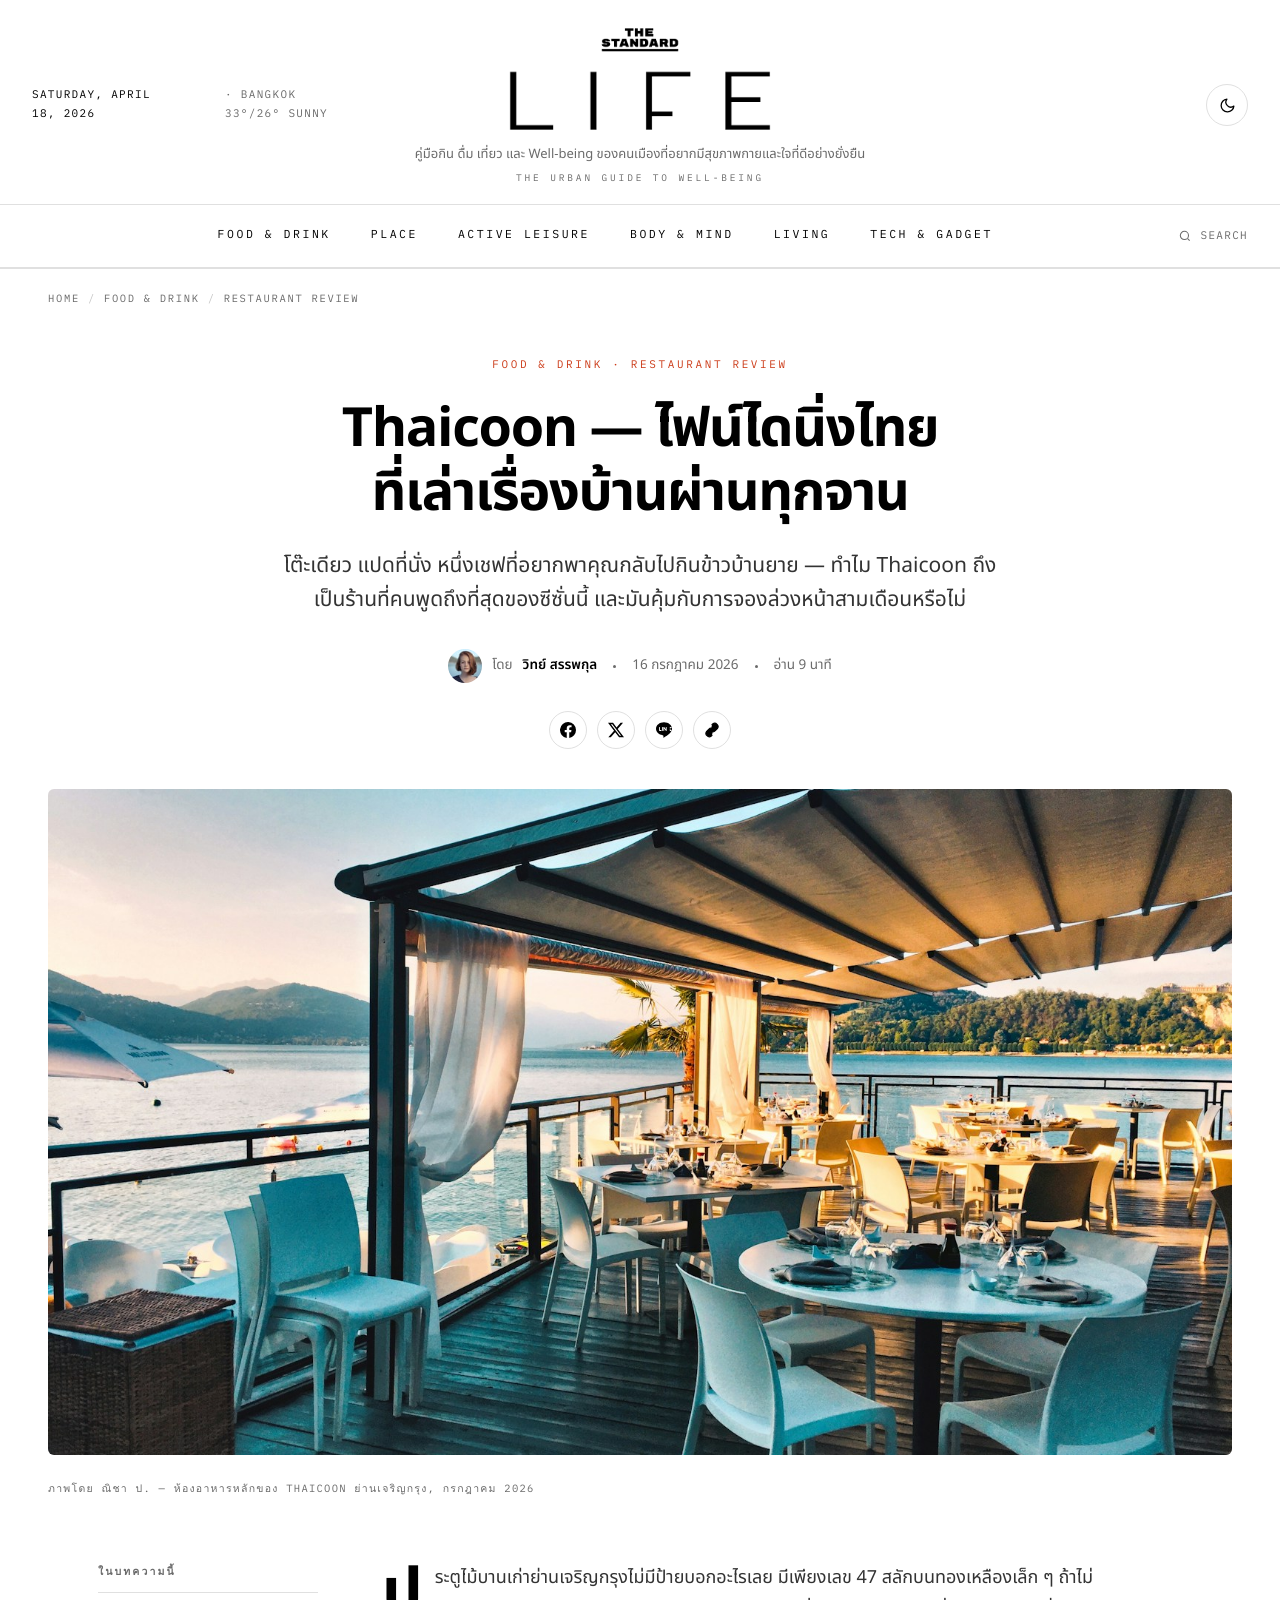
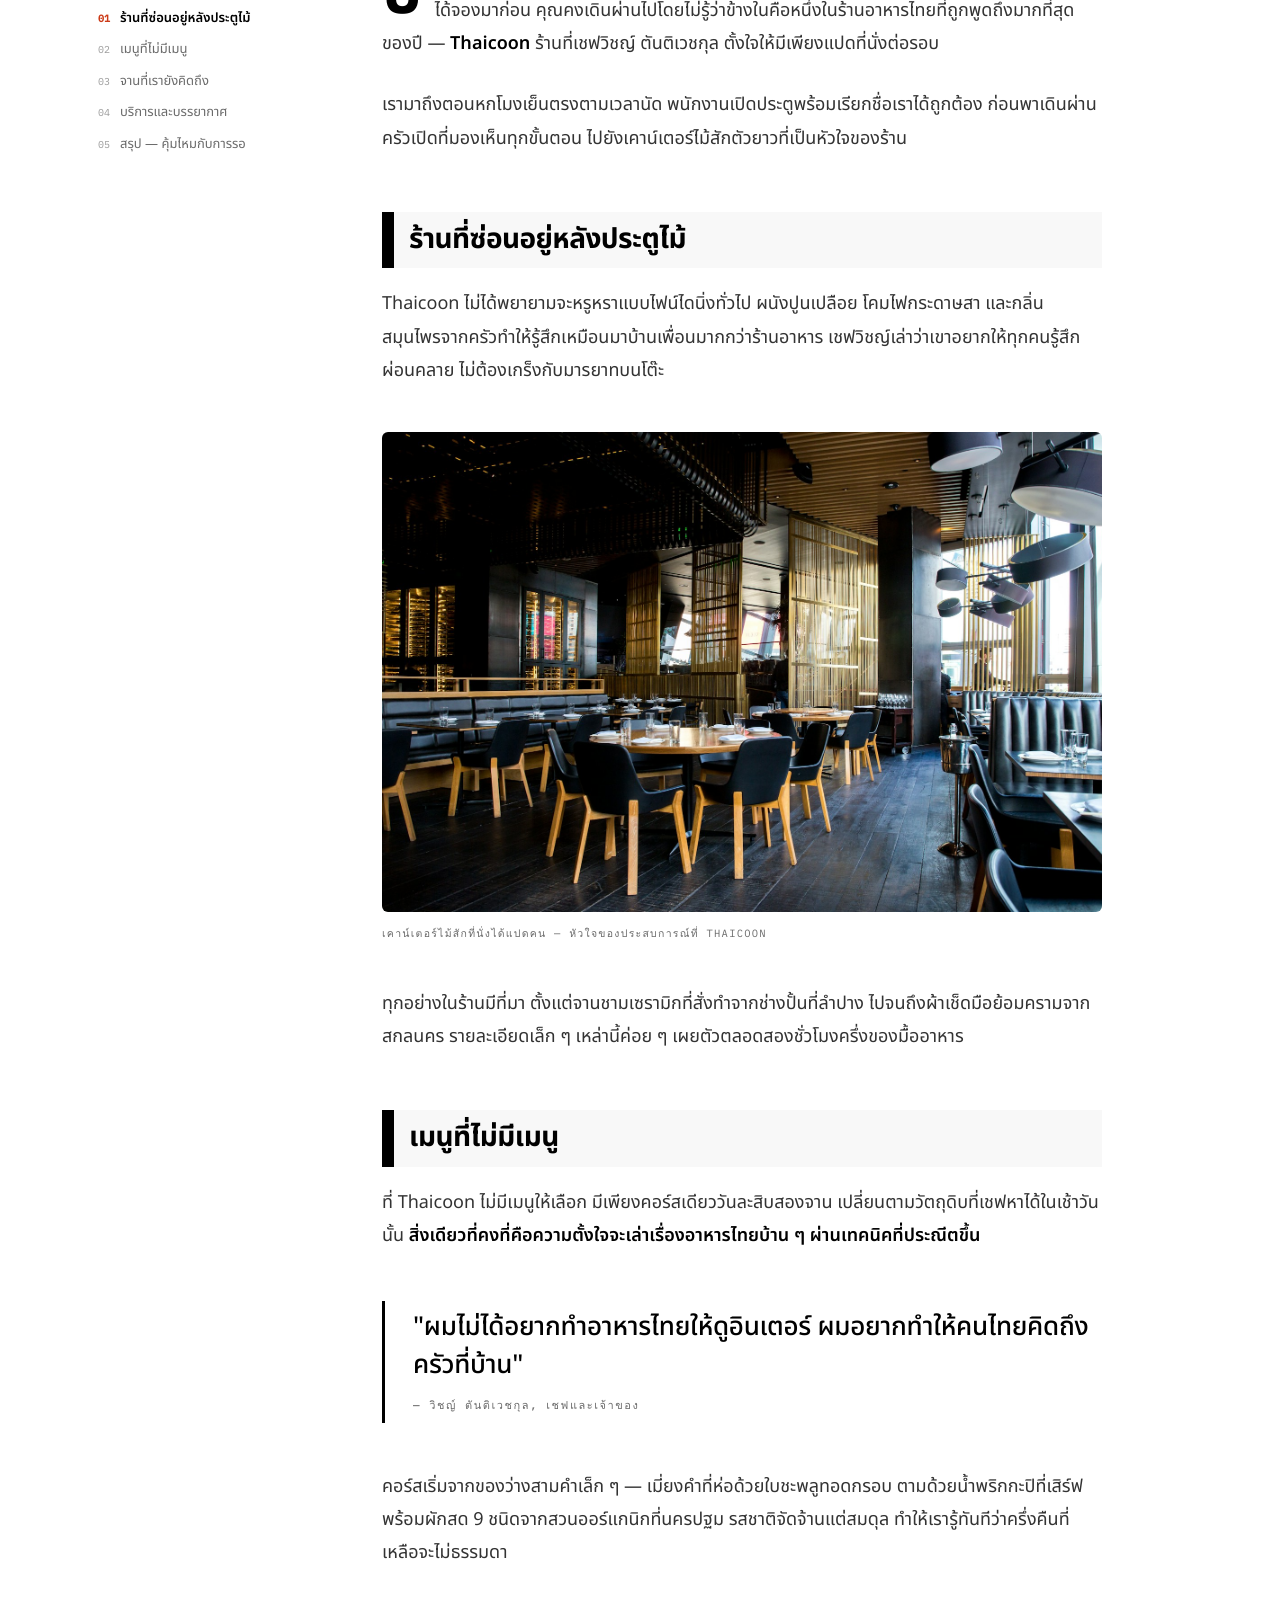
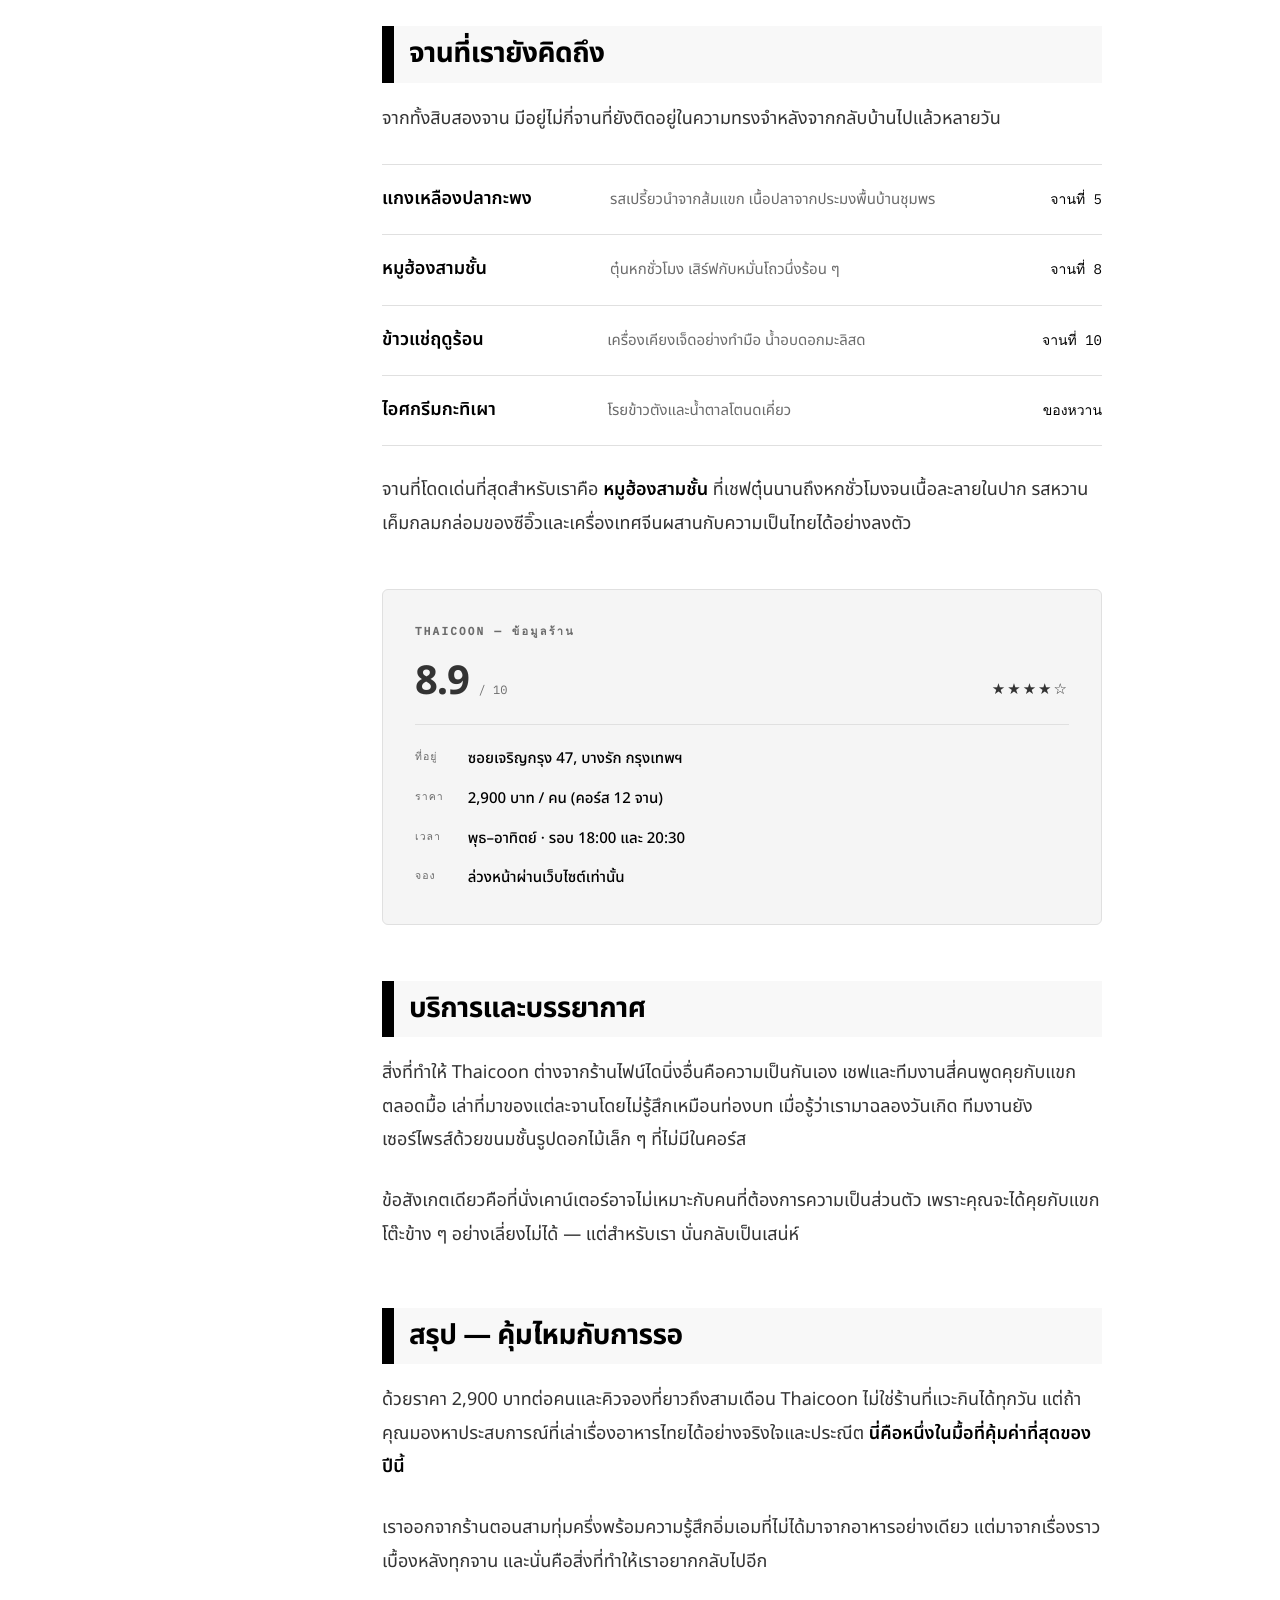
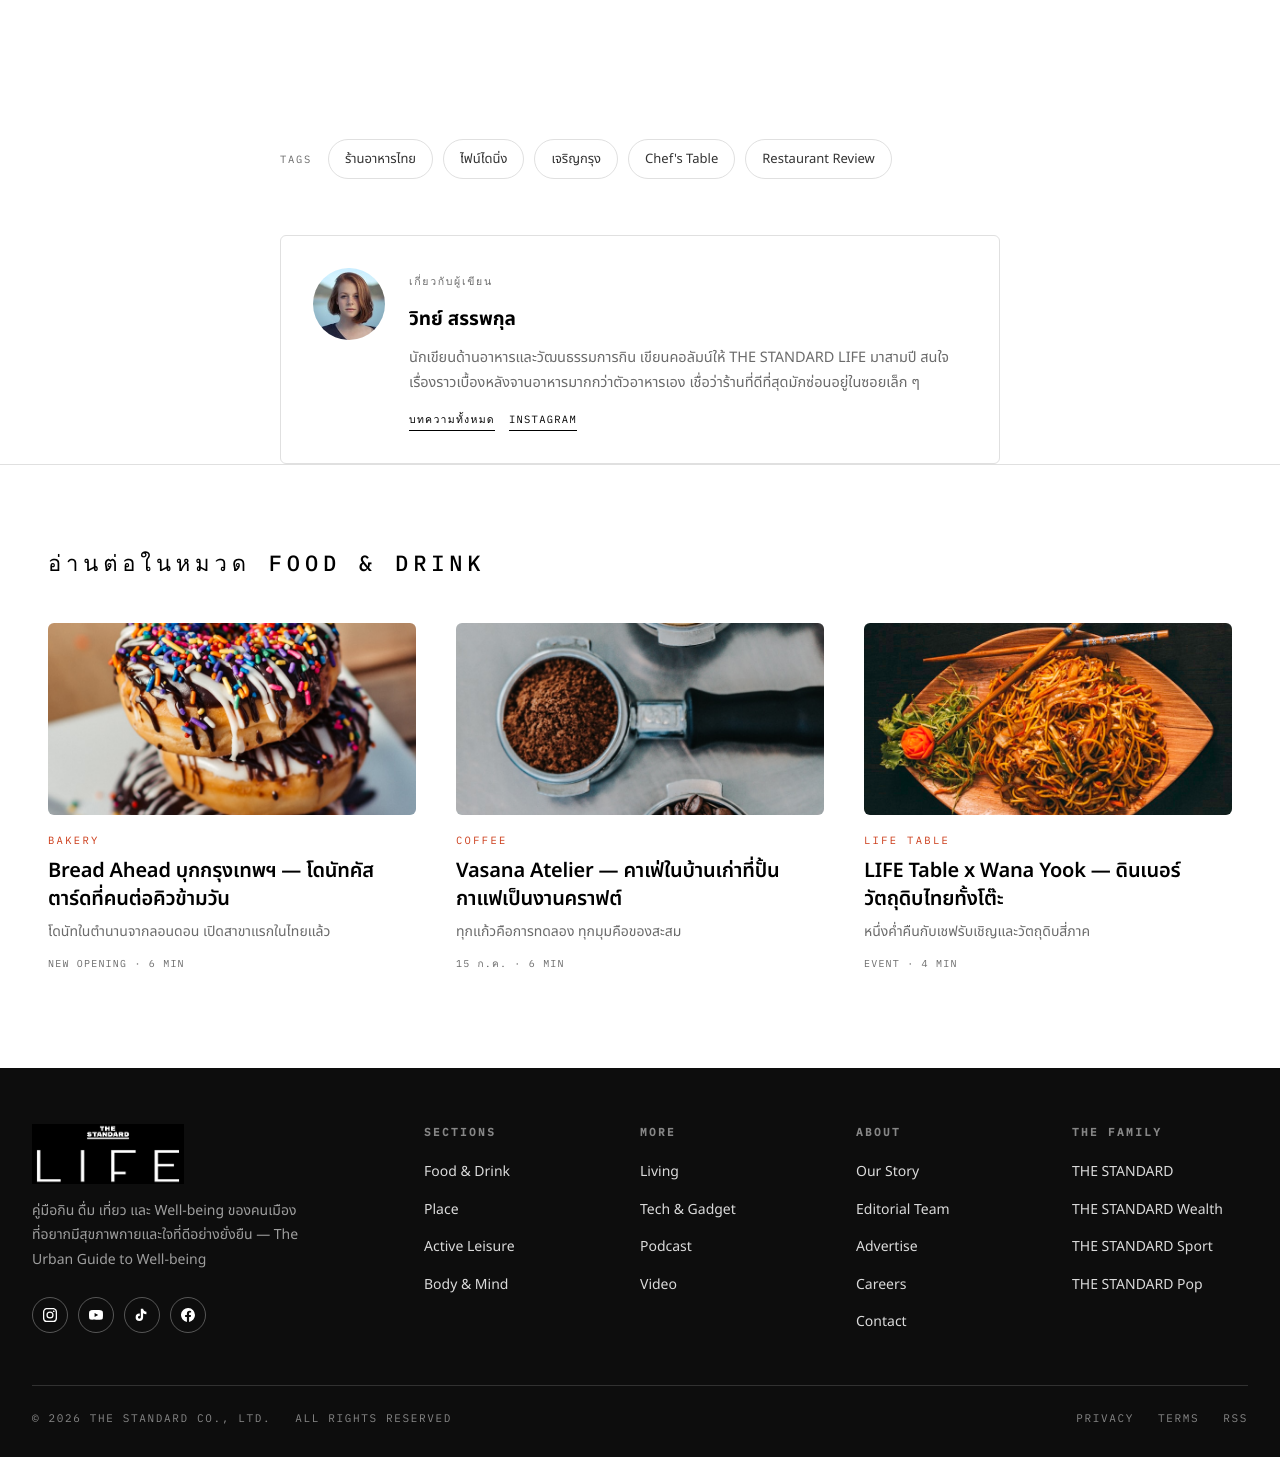
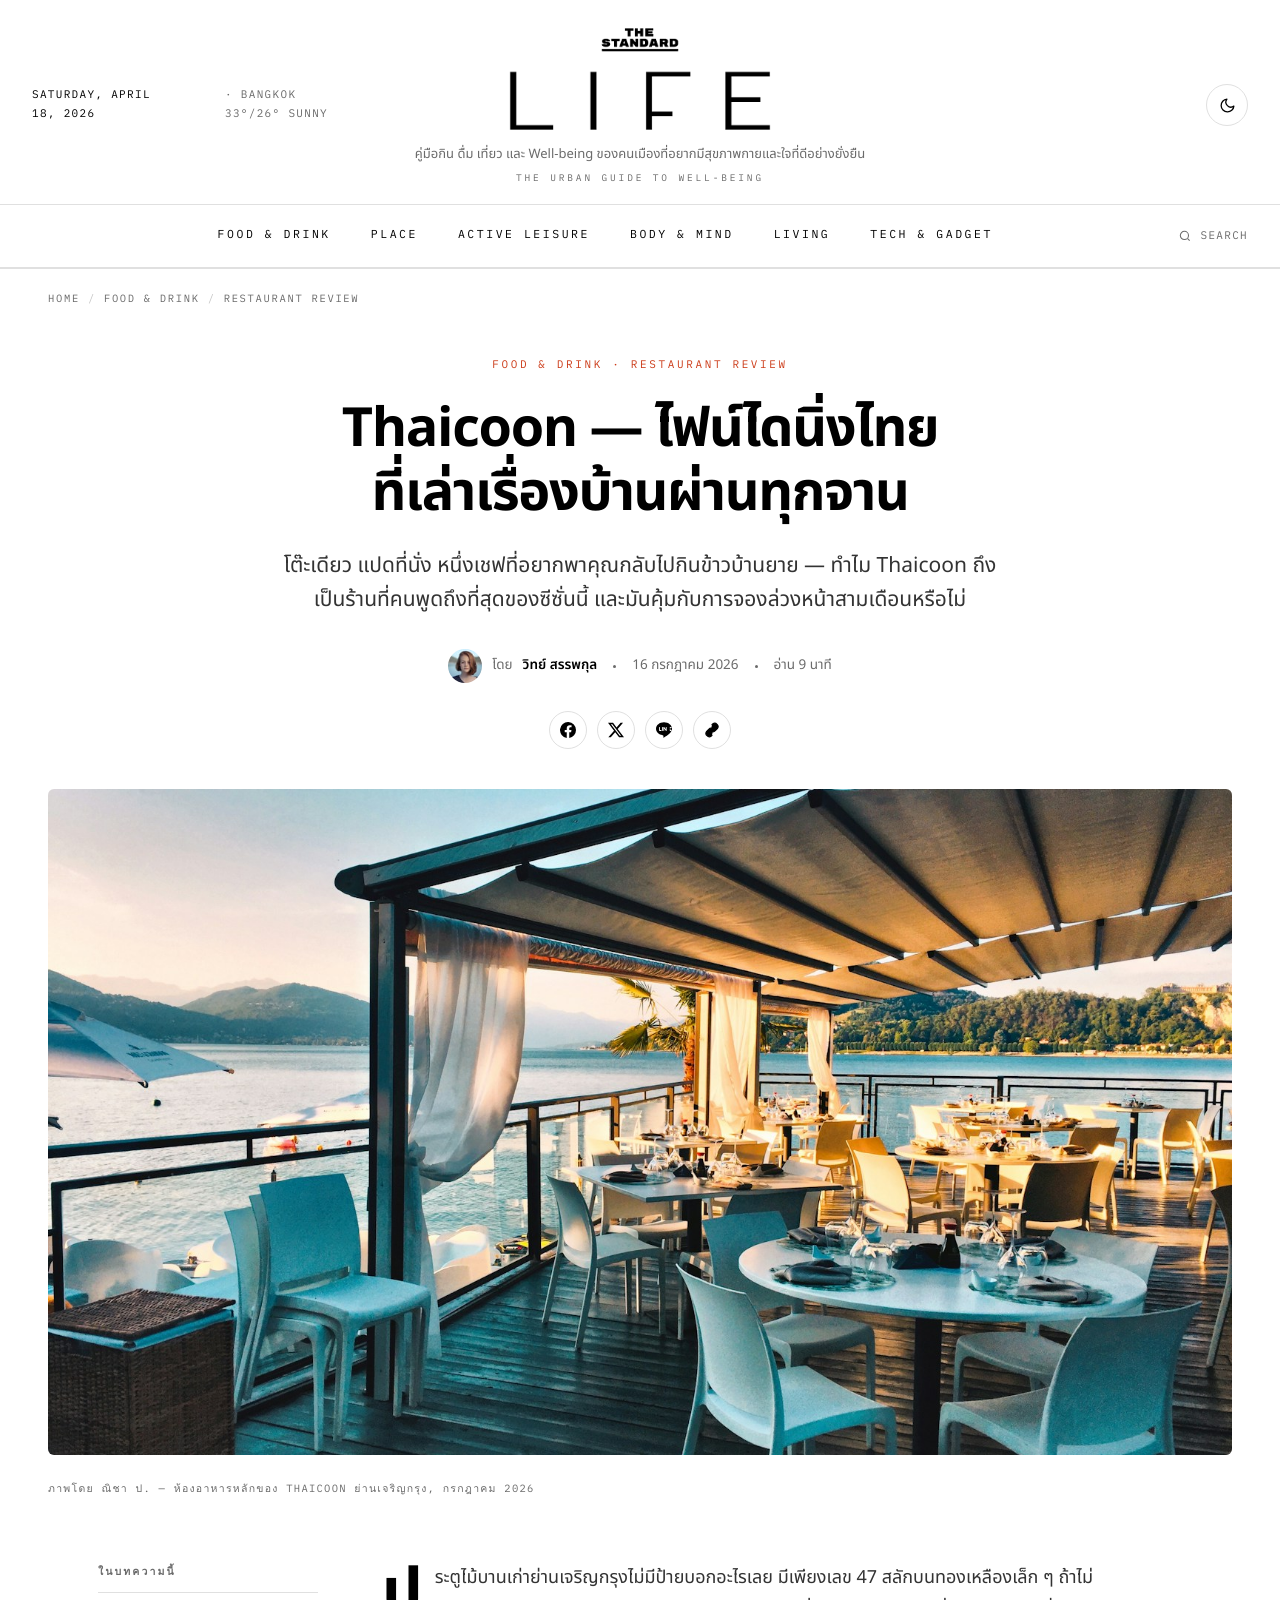
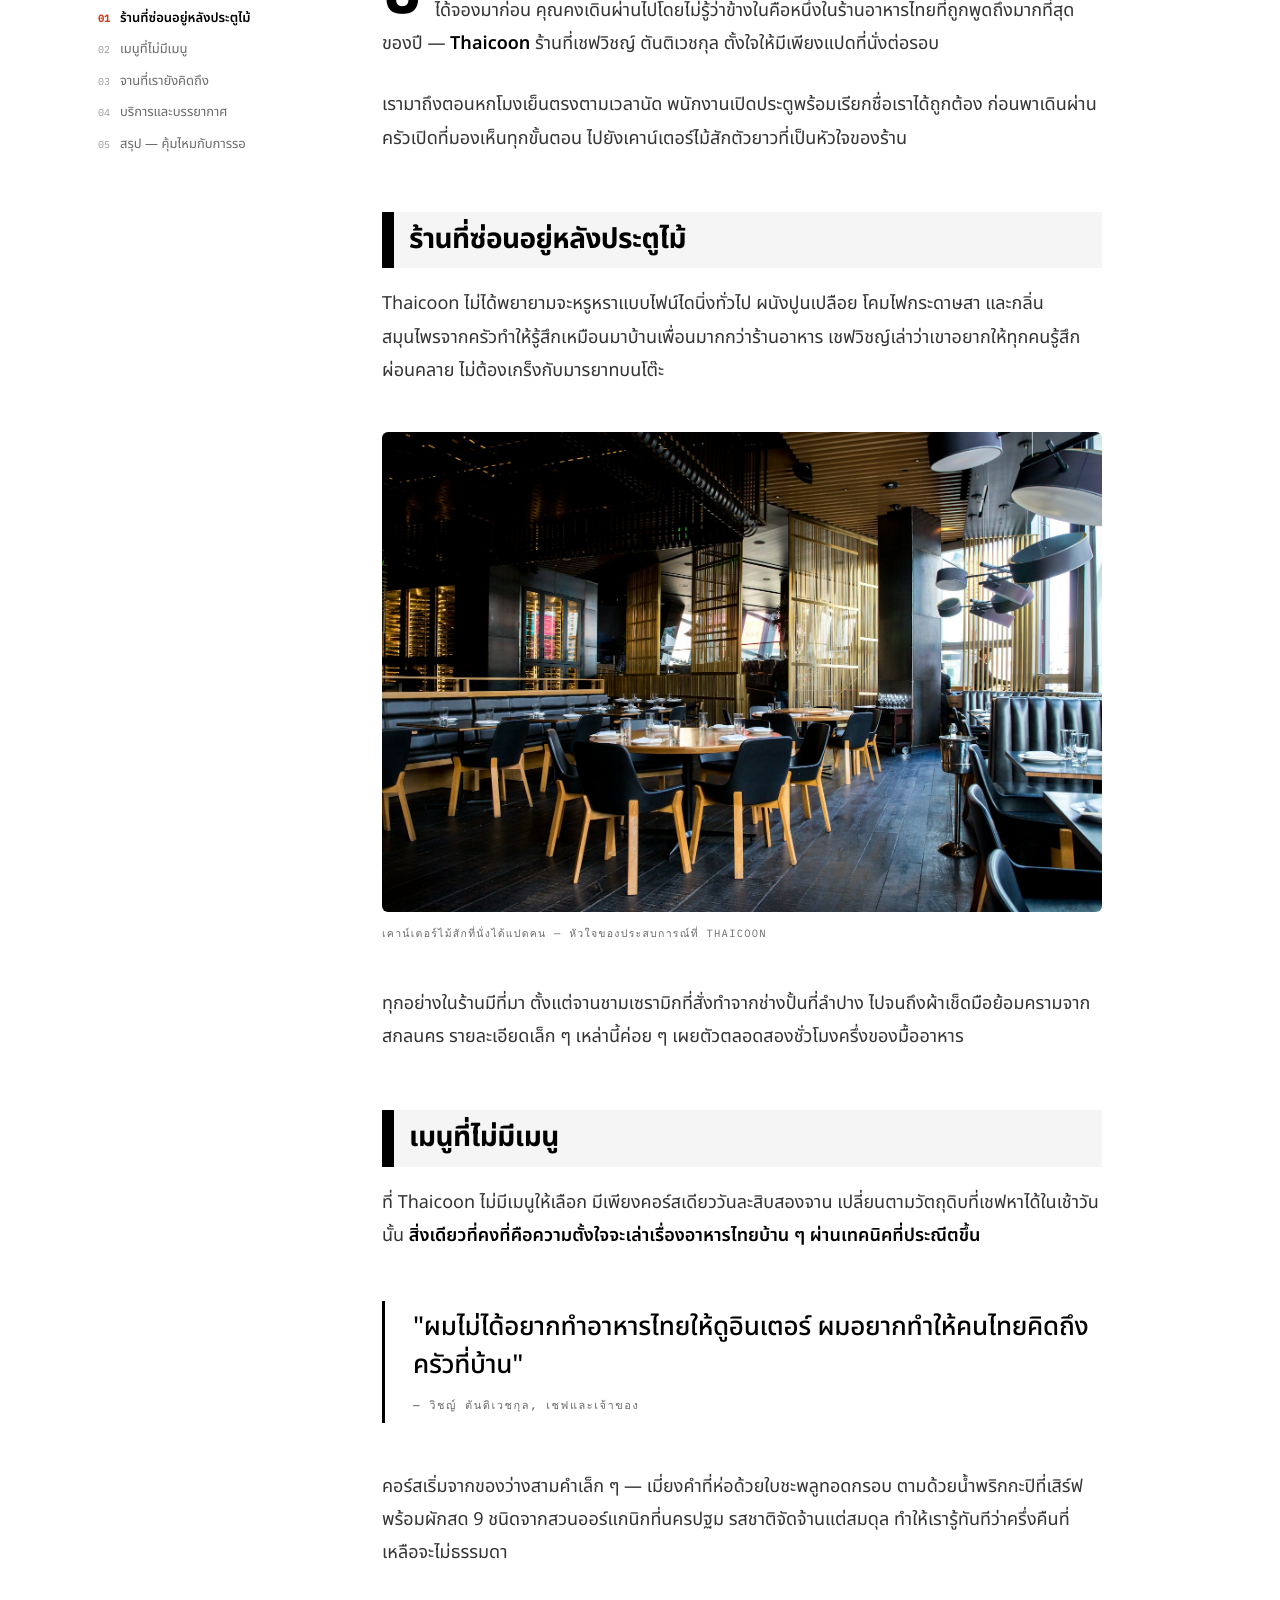
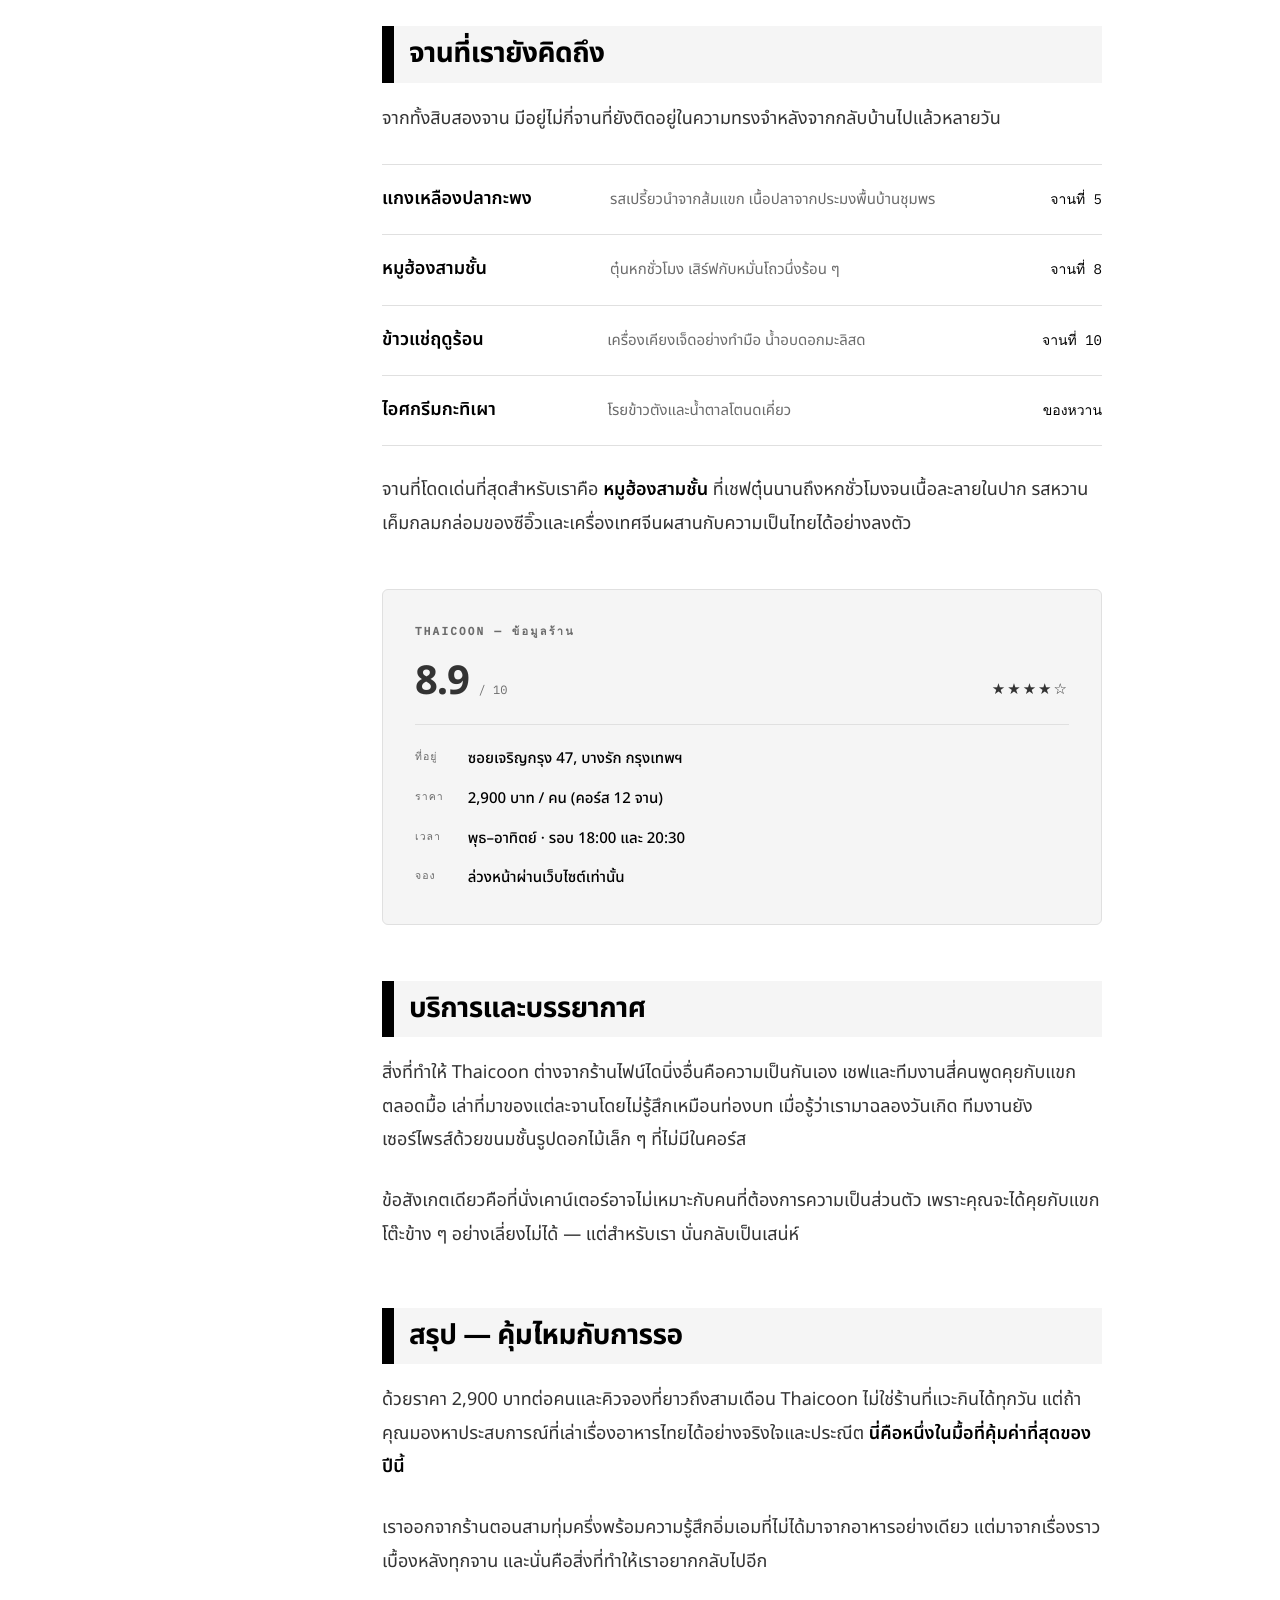
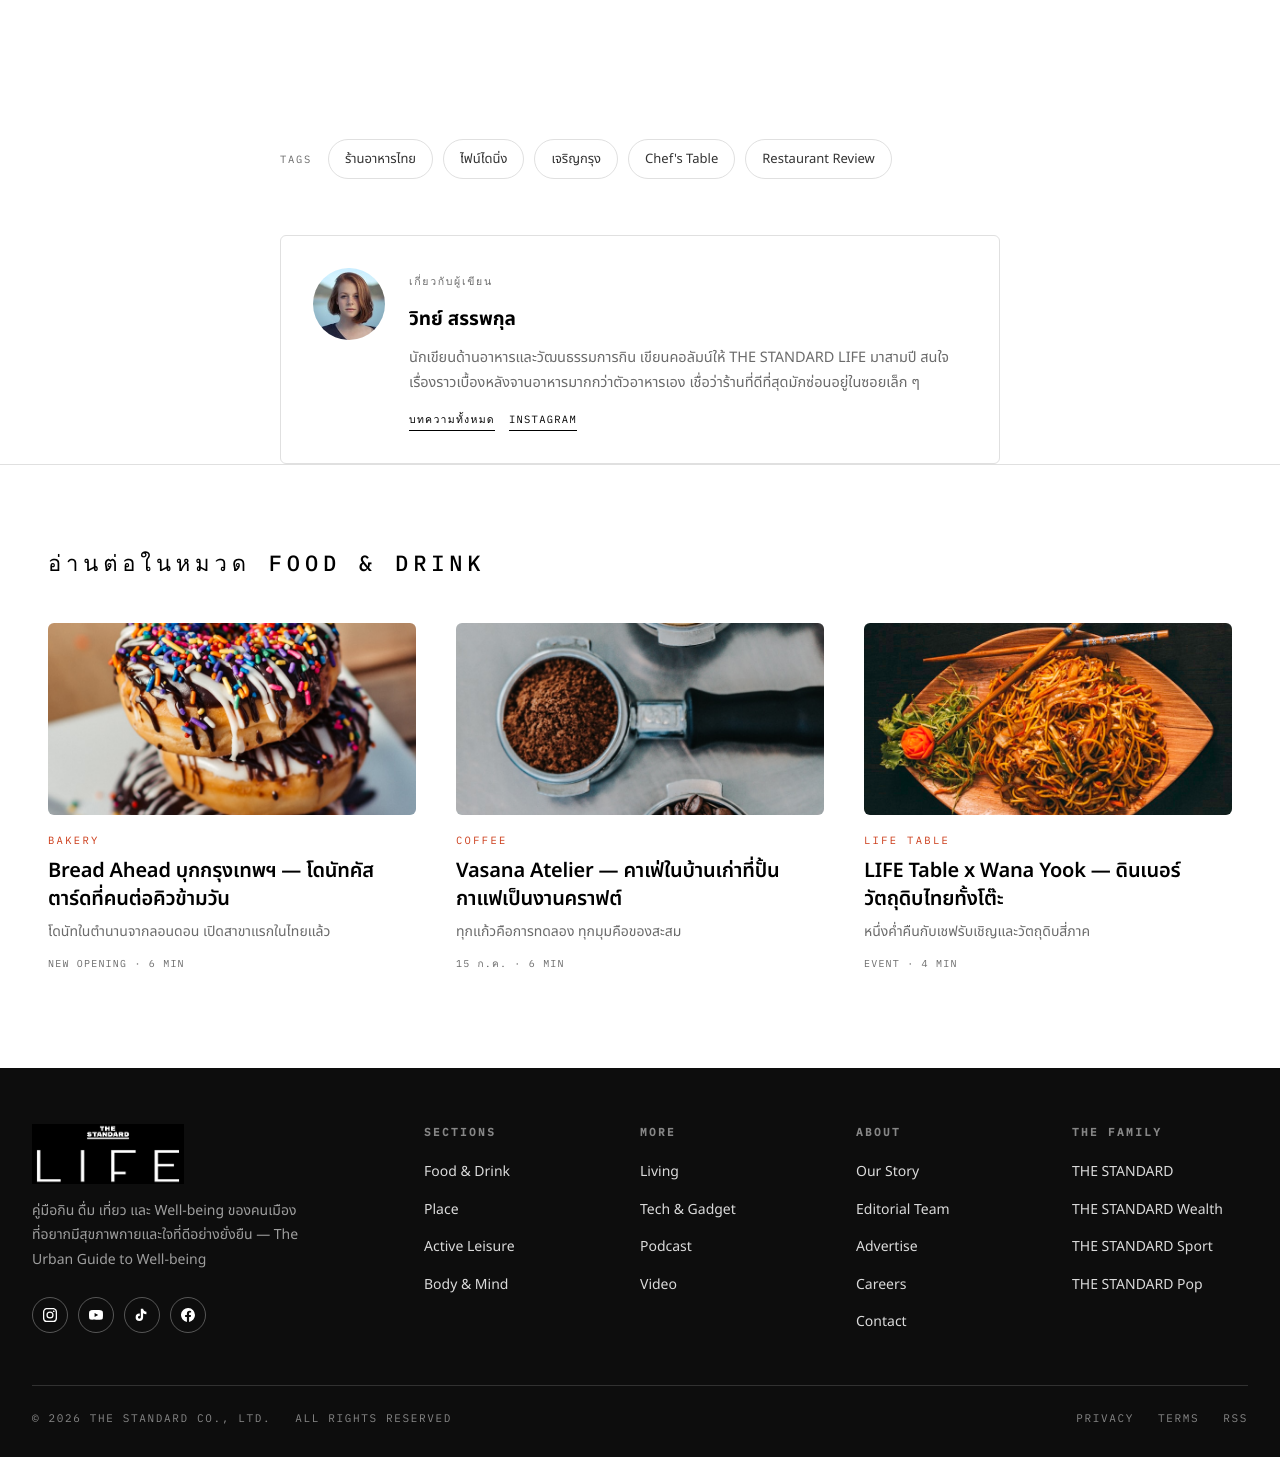
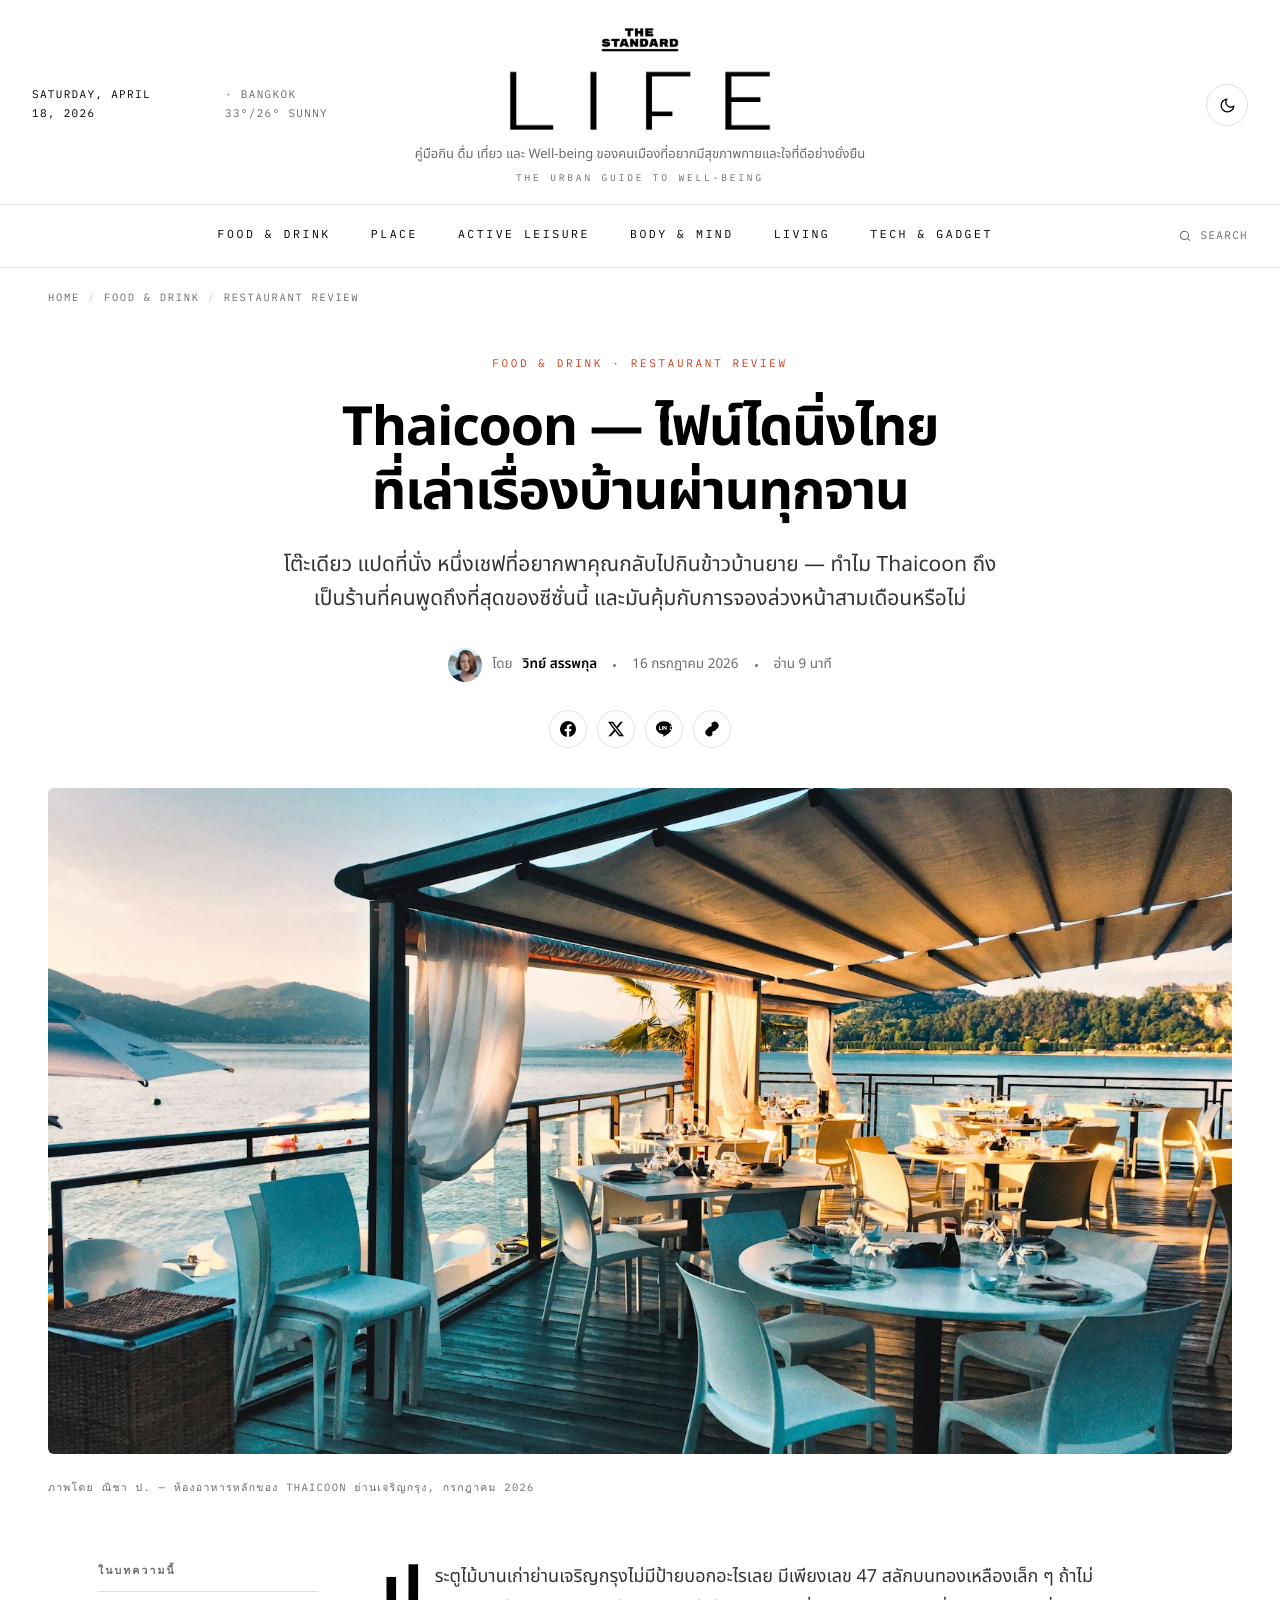
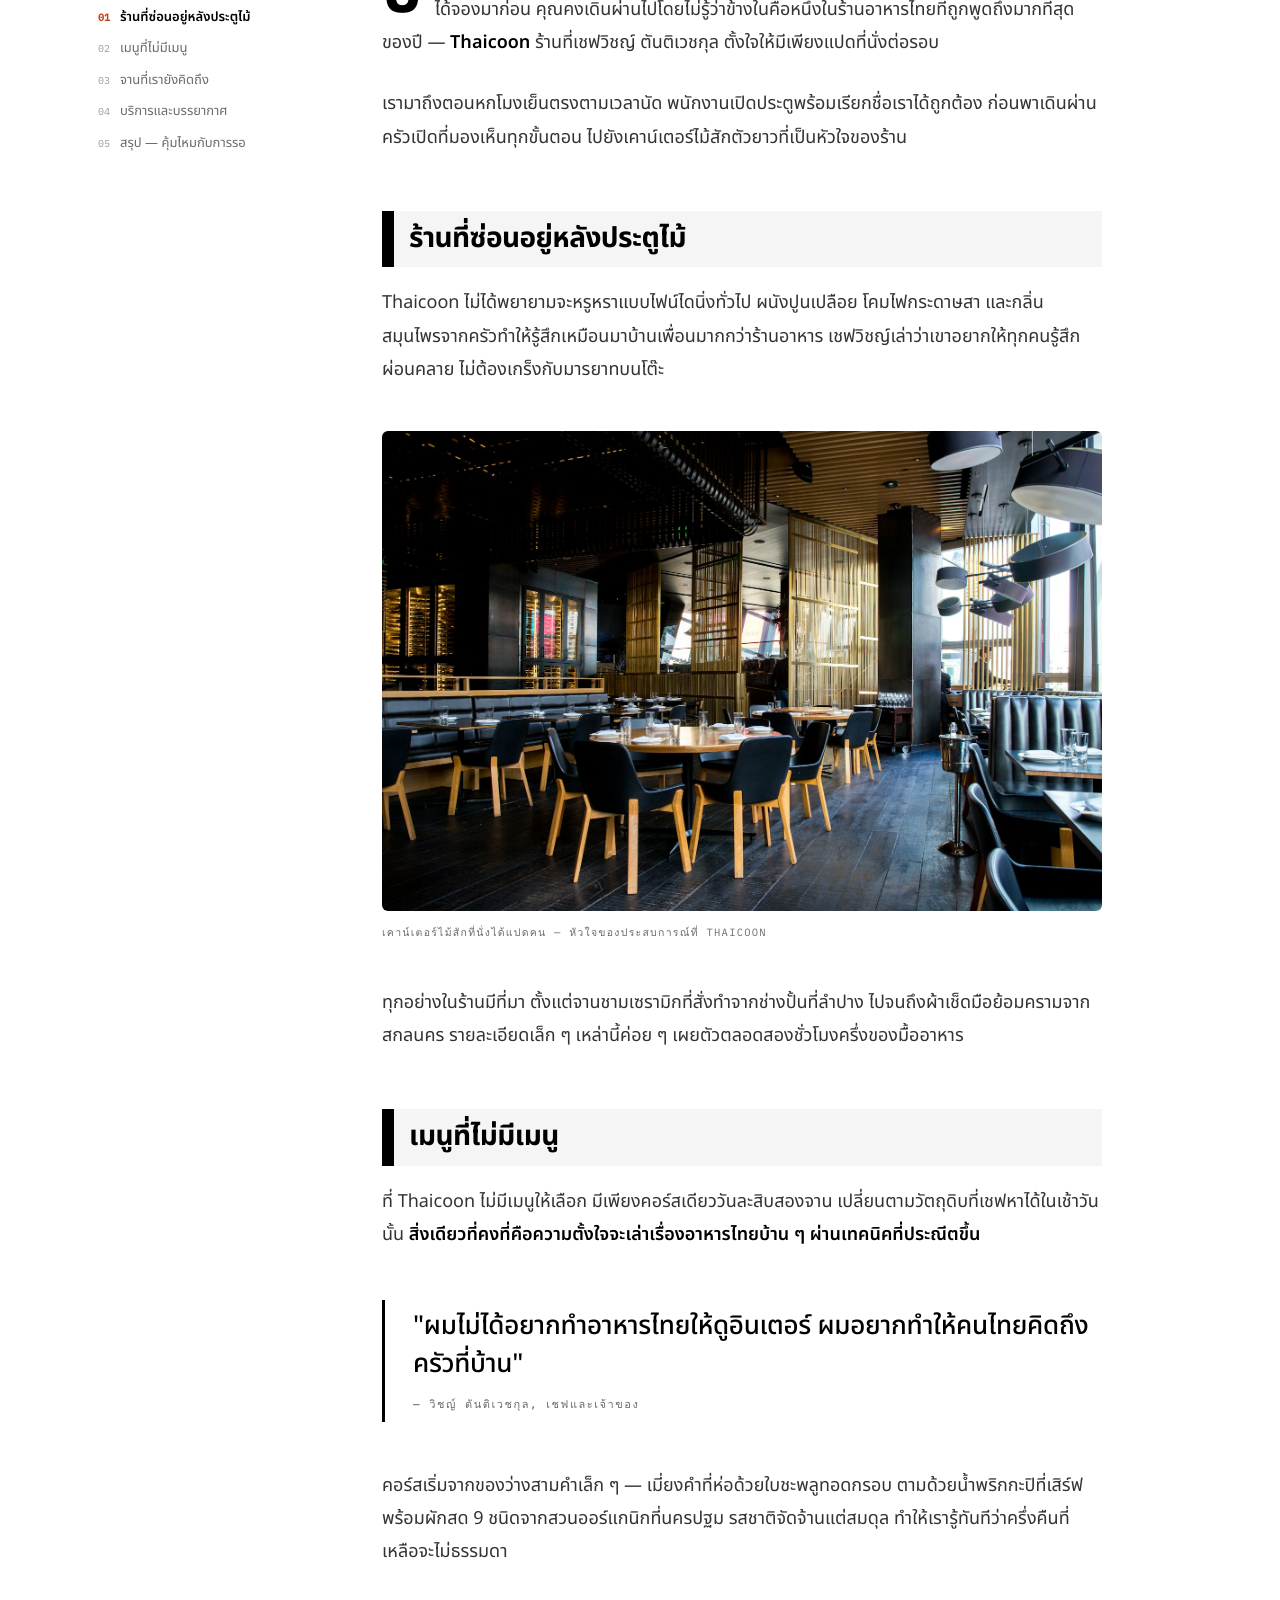
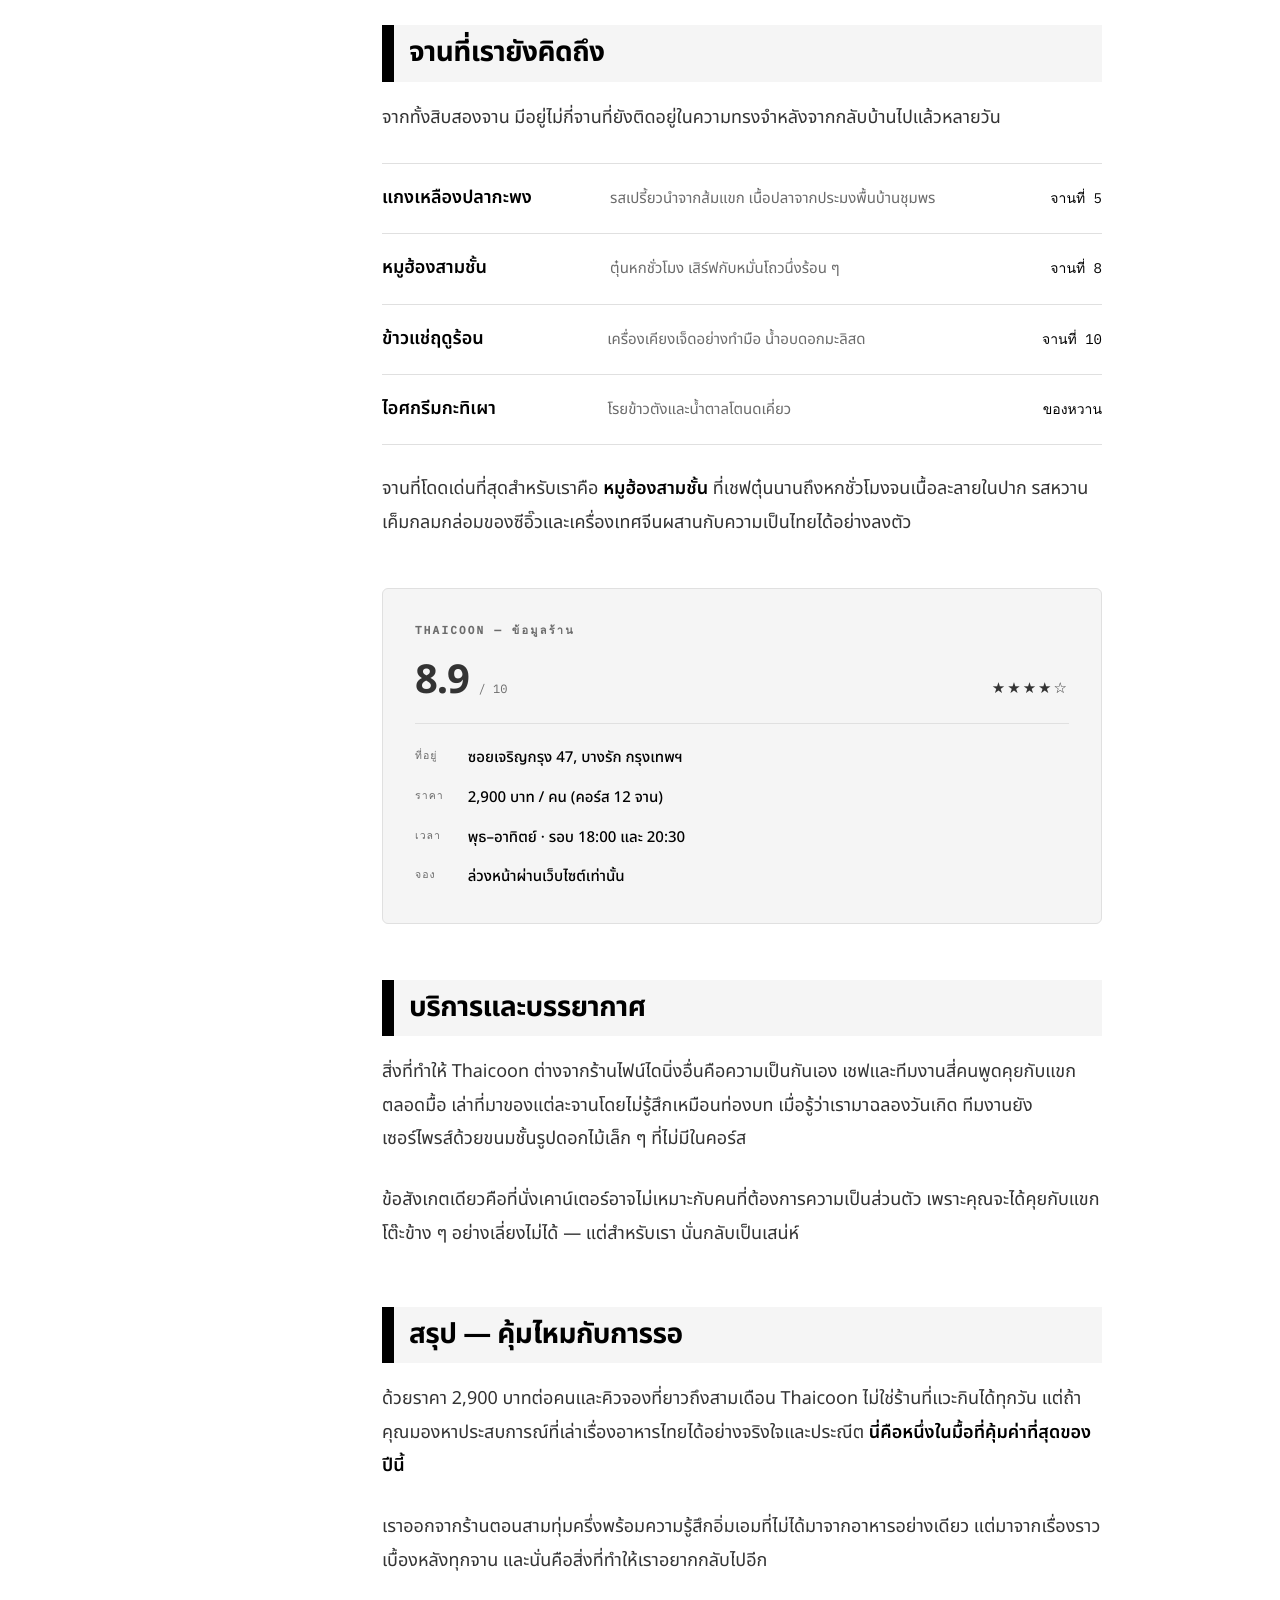
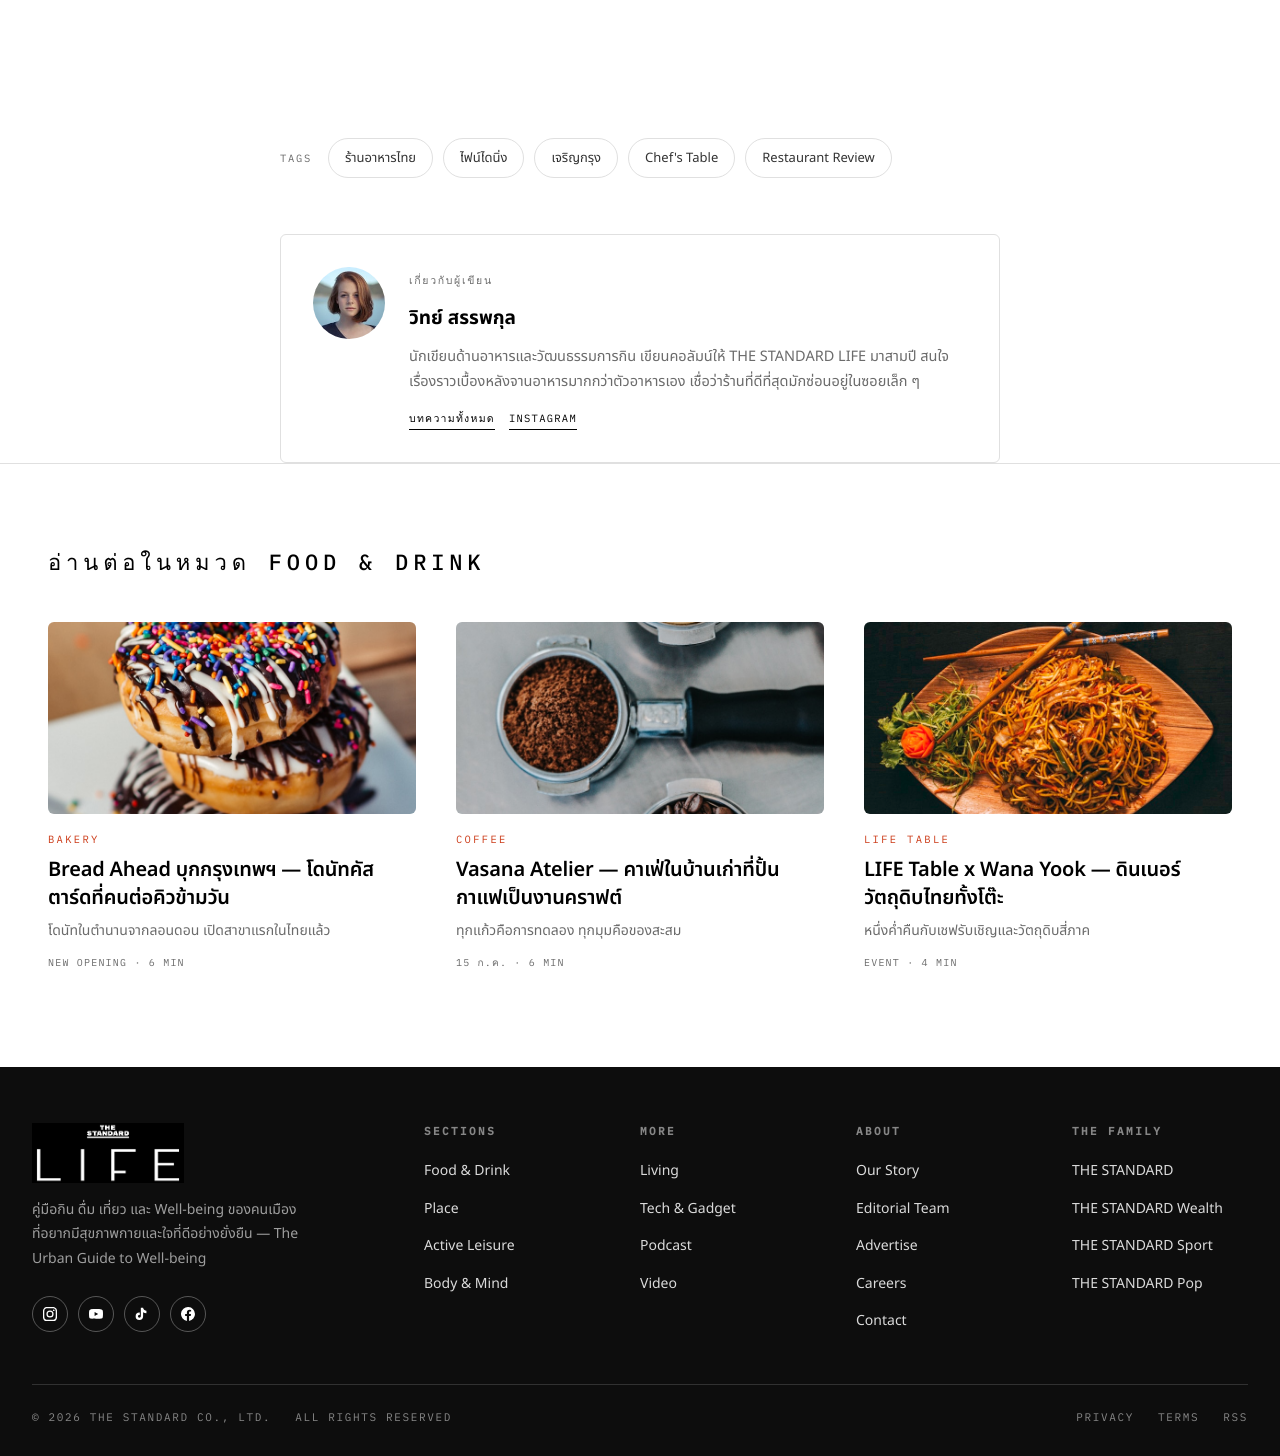
